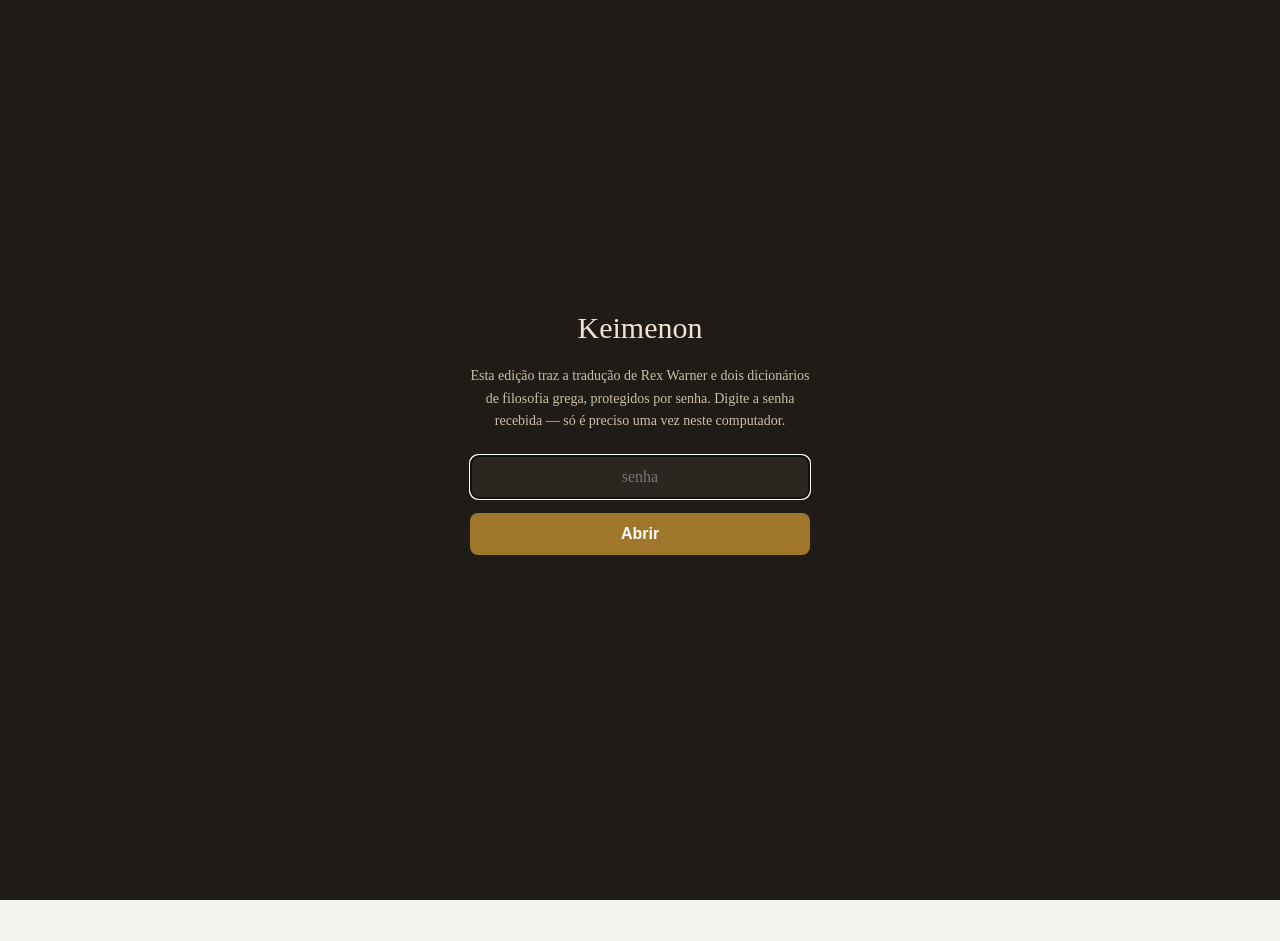
==== index.html @ 8abe3b0c "Keimenon beta - edicao selada para apresentacao Co-Authored-By: Claude Fable 5 <noreply@anthropic.co" ====
<!DOCTYPE html>
<html lang="pt-BR">
<head>
<meta charset="UTF-8">
<meta name="viewport" content="width=device-width, initial-scale=1.0">
<title>Keimenon</title>
<style>
  :root{
    --bg:#f6f4ef;--panel:#fff;--ink:#23201b;--muted:#6f685d;--line:#e3ddd1;
    --accent:#8a5a2b;--accent-soft:#f0e4d4;--hl:#ffe9c2;--ok:#2e7d4f;--err:#b3261e;
  }
  *{box-sizing:border-box}
  body{margin:0;background:var(--bg);color:var(--ink);
    font-family:-apple-system,BlinkMacSystemFont,"Segoe UI",Roboto,sans-serif;line-height:1.55}
  header{padding:18px 28px;border-bottom:1px solid var(--line);background:var(--panel);
    display:flex;align-items:center;gap:14px;flex-wrap:wrap}
  header h1{margin:0;font-size:17px;font-weight:600;flex:1}
  .wrap{max-width:1180px;margin:0 auto;padding:22px 28px 70px}
  .card{background:var(--panel);border:1px solid var(--line);border-radius:12px;padding:18px 20px;margin-bottom:18px}
  .card h2{margin:0 0 4px;font-size:13px;letter-spacing:.05em;text-transform:uppercase;color:var(--muted)}
  .card .sub{font-size:12.5px;color:var(--muted);margin:0 0 14px}
  label{display:block;font-size:12px;color:var(--muted);margin:0 0 4px}
  input[type=text],input[type=password],textarea,select{
    width:100%;padding:9px 11px;border:1px solid var(--line);border-radius:8px;
    font-size:14px;font-family:inherit;background:#fffdfa;color:var(--ink)}
  textarea{resize:vertical;line-height:1.7}
  .grk-input{font-family:"GFS Didot",Georgia,serif;font-size:16px}
  .row{display:flex;gap:12px;flex-wrap:wrap}
  .row>div{flex:1;min-width:140px}
  button{cursor:pointer;border:0;border-radius:8px;padding:9px 16px;font-size:13.5px;
    font-weight:600;background:var(--accent);color:#fff;transition:filter .15s}
  button:hover{filter:brightness(1.07)}
  button.ghost{background:var(--accent-soft);color:#5e4423}
  button:disabled{opacity:.5;cursor:not-allowed;filter:none}
  .tabs{display:flex;gap:6px;margin-bottom:12px}
  .tabs button{background:transparent;color:var(--muted);border:1px solid var(--line);font-weight:500}
  .tabs button.on{background:var(--ink);color:#fff;border-color:var(--ink)}
  .status{font-size:12.5px;margin-top:8px;min-height:16px}
  .status.ok{color:var(--ok)} .status.err{color:var(--err)} .status.go{color:var(--accent)}
  .cols{display:grid;grid-template-columns:1fr 1fr;gap:18px}
  .cols.three{grid-template-columns:1.15fr 1fr 1fr}
  .cols.three .grk{font-size:16.5px;line-height:1.85}
  .cols.three .eng{font-size:14.5px;line-height:1.8}
  @media(max-width:1020px){.cols.three{grid-template-columns:1fr 1fr}.cols.three .textcol:first-child{grid-column:1/-1}}
  @media(max-width:820px){.cols,.cols.three{grid-template-columns:1fr}}
  .textcol h3{font-size:11px;letter-spacing:.08em;text-transform:uppercase;color:var(--muted);margin:0 0 8px}
  .grk{font-family:"GFS Didot",Georgia,serif;font-size:18px;line-height:1.95}
  .eng{font-family:Georgia,serif;font-size:15.5px;line-height:1.85}
  .w{cursor:pointer;border-radius:3px;padding:0 1px;transition:background .15s}
  .w:hover{background:var(--hl)}
  .w.key{border-bottom:2px dotted var(--accent)}
  .w.sel{background:var(--hl);box-shadow:0 0 0 2px var(--hl);border-bottom-color:transparent}
  .w.corr{background:var(--hl);border-bottom:2px solid var(--accent)}
  .barbtn{display:flex;align-items:center;gap:10px;margin-top:14px;flex-wrap:wrap}
  .pill{font-size:12.5px;color:var(--muted)}
  .pill b{color:var(--accent);font-family:Georgia,serif}
  #preview{max-width:100%;max-height:260px;border-radius:8px;border:1px solid var(--line);margin-top:10px;display:none}
  .result{margin-top:22px;border:1px solid var(--line);border-radius:12px;overflow:hidden;display:none;background:var(--panel)}
  .result .top{background:#1f1b16;color:#fff;padding:16px 22px;display:flex;gap:14px;align-items:baseline;flex-wrap:wrap}
  .result .top .lemma{font-family:"GFS Didot",Georgia,serif;font-size:24px}
  .result .top .gloss{color:#cdbfa8;font-size:14px}
  .result .top .ren{margin-left:auto;font-size:13px;color:#f0e4d4}
  .result .top .ren b{color:#fff}
  .result .body{padding:20px 22px;display:grid;grid-template-columns:1fr 1fr;gap:24px}
  @media(max-width:820px){.result .body{grid-template-columns:1fr}}
  .result h4{font-size:11px;letter-spacing:.06em;text-transform:uppercase;color:var(--accent);margin:16px 0 6px}
  .result h4:first-child{margin-top:0}
  .result p{margin:0 0 4px;font-size:14.5px}
  .stakes{background:#faf6ee;border-left:3px solid var(--accent);padding:12px 16px;border-radius:0 8px 8px 0;font-size:14px;margin-top:4px}
  .cmpmeta{font-size:12.5px;color:var(--muted);margin:0 0 14px}
  .cmpmeta b{color:var(--ink)}
  .cols .textcol{background:var(--panel);border:1px solid var(--line);border-radius:12px;padding:20px 22px}
  .grk{font-size:18.5px;line-height:1.9}
  .eng{font-size:16px;line-height:1.85}
  body.reading #cardStep1, body.reading #cardStep2, body.reading #setupHint{display:none!important}
  #editBar{display:none;margin:0 0 14px}
  body.reading #editBar{display:flex;gap:10px;align-items:center}
  .srcpills{display:flex;gap:6px;flex-wrap:wrap;margin-bottom:12px}
  .srcpills button{background:transparent;color:var(--muted);border:1px solid var(--line);font-weight:500}
  .srcpills button.on{background:var(--accent);color:#fff;border-color:var(--accent)}
  .alts{margin:6px 0 0;padding:0;list-style:none}
  .alts li{font-size:14px;margin-bottom:6px;padding-left:14px;position:relative}
  .alts li:before{content:"›";position:absolute;left:0;color:var(--accent)}
  .alts code{background:var(--accent-soft);padding:1px 6px;border-radius:5px;font-family:Georgia,serif}
  .noteitem{padding:9px 12px;border-bottom:1px solid var(--line);cursor:pointer}
  .noteitem:hover{background:var(--accent-soft)}
  .noteitem .nmeta{font-size:12px;color:#8a7a5f}
  .noteitem .nx{float:right;color:#8a7a5f;text-decoration:none;padding:0 6px}
  .noteitem .nx:hover{color:#a02c2c}
  .altsrc{font-size:11px;color:#8a7a5f;background:var(--accent-soft);padding:1px 7px;border-radius:9px;margin-left:6px;white-space:nowrap}
  .altsrc.hyp{background:transparent;border:1px dashed var(--line);font-style:italic}
  .lexblock{margin-top:14px;border:1px solid var(--line);border-left:3px solid var(--accent);border-radius:10px;padding:14px 18px;background:var(--panel)}
  .lexblock h4{font-size:11px;letter-spacing:.06em;text-transform:uppercase;color:var(--accent);margin:0 0 6px}
  .lexblock .lex-w{font-family:"GFS Didot",Georgia,serif;text-transform:none;font-size:15px}
  .lexblock p,.lexblock li{font-size:14px;line-height:1.6;margin:0}
  .lexblock ul{margin:4px 0 0;padding-left:18px}
  .translit{margin-top:10px;padding-top:10px;border-top:1px dashed var(--line);font-style:italic;color:#7a6b52;font-size:14.5px;line-height:1.8;display:none}
  button.ghost.on{background:var(--accent-soft)}
  .usernote textarea{width:100%;min-height:84px;margin-top:4px;padding:10px 12px;border:1px solid var(--line);border-radius:8px;font:inherit;font-size:14px;line-height:1.55;resize:vertical;background:#fffdf9;box-sizing:border-box}
  .usernote .notefoot{display:flex;align-items:center;justify-content:space-between;gap:10px;margin-top:6px;flex-wrap:wrap}
  .usernote .notefoot .small{color:var(--accent);min-height:1em}
  .small{font-size:11.5px;color:var(--muted)}
  details summary{cursor:pointer;font-size:12.5px;color:var(--muted)}
  .keynote{font-size:11.5px;color:var(--muted);margin-top:6px}
  .idx{margin-top:14px;border-top:1px dashed var(--line);padding-top:14px}
  .idx-head{display:flex;align-items:center;gap:10px;cursor:pointer;user-select:none}
  .idx-head .chev{transition:transform .15s;color:var(--muted)}
  .idx.open .idx-head .chev{transform:rotate(90deg)}
  .idx-body{display:none;margin-top:12px}
  .idx.open .idx-body{display:block}
  .idx-filters{display:flex;gap:8px;flex-wrap:wrap;margin-bottom:10px;align-items:center}
  .idx-search{flex:1;min-width:160px}
  .chip{font-size:11.5px;padding:3px 9px;border:1px solid var(--line);border-radius:999px;
    background:#fffdfa;color:var(--muted);cursor:pointer;user-select:none}
  .chip.on{background:var(--ink);color:#fff;border-color:var(--ink)}
  .idx-list{max-height:340px;overflow-y:auto;border:1px solid var(--line);border-radius:8px}
  .idx-item{padding:10px 12px;border-bottom:1px solid var(--line);cursor:pointer}
  .idx-item:last-child{border-bottom:0}
  .idx-item:hover{background:var(--accent-soft)}
  .idx-item .t{font-weight:600;font-size:14px;color:var(--ink)}
  .idx-item .r{font-size:11.5px;color:var(--accent);font-family:Georgia,serif;margin-left:6px}
  .idx-item .d{font-size:12.5px;color:var(--muted);margin-top:2px}
  .idx-item .meta{font-size:11px;color:var(--muted);margin-top:4px;display:flex;gap:8px;flex-wrap:wrap}
  .idx-item .meta span{background:var(--accent-soft);color:#5e4423;padding:1px 6px;border-radius:4px}
  .idx-item.verified .t:after{content:"✓";color:var(--ok);font-size:11px;margin-left:6px;vertical-align:1px}
  .idx-empty{padding:14px;text-align:center;color:var(--muted);font-size:12.5px}
  .spin{display:inline-block;width:13px;height:13px;border:2px solid var(--accent-soft);
    border-top-color:var(--accent);border-radius:50%;animation:sp .7s linear infinite;vertical-align:-2px;margin-right:6px}
  @keyframes sp{to{transform:rotate(360deg)}}
</style>
</head>
<body>
<header>
  <h1>Keimenon</h1>
  <button class="ghost" id="notesBtn">🗒 Comentários</button>
  <button class="ghost" id="cfgToggle">⚙ Configurar API</button>
</header>

<div class="wrap">

  <!-- COMENTÁRIOS -->
  <div class="card" id="notesPanel" style="display:none">
    <h2>Comentários salvos</h2>
    <p class="sub">Cada palavra anotada, com a análise da IA guardada junto. Clique para reabrir no texto; ✕ exclui.</p>
    <input type="text" id="noteSearch" placeholder="buscar por palavra, referência ou texto do comentário...">
    <div style="margin:8px 0">
      <button class="ghost" id="notesExportJson">⬇ backup JSON</button>
      <input type="file" id="notesImportFile" accept=".json" style="display:none">
      <button class="ghost" id="notesImportBtn">⬆ importar JSON</button>
    </div>
    <div id="notesList"></div>
  </div>

  <!-- CONFIG -->
  <div class="card" id="cfg" style="display:none">
    <h2>Configuração da API</h2>
    <p class="sub">A chave fica só na memória desta aba e some quando você fecha. Nada é enviado a lugar nenhum além do provedor que você escolher.</p>
    <div class="row">
      <div style="flex:0 0 180px">
        <label>Provedor</label>
        <select id="provider">
          <option value="openrouter">OpenRouter (modelos :free)</option>
          <option value="anthropic">Anthropic (Claude)</option>
          <option value="openai">OpenAI</option>
        </select>
      </div>
      <div>
        <label>Modelo <span class="small" id="freeStatus"></span></label>
        <input type="text" id="model" value="nvidia/nemotron-3-ultra-550b-a55b:free" list="freeModels">
        <datalist id="freeModels"></datalist>
      </div>
    </div>
    <div style="margin-top:10px">
      <label>Chave de API</label>
      <input type="password" id="apikey" placeholder="sk-...">
    </div>
    <div style="margin-top:14px">
      <label>Dicionários (cada fonte vira um bloco abaixo da análise)</label>
      <div class="small" id="dictList" style="margin:6px 0"></div>
      <input type="file" id="dictFile" accept=".json,.txt,.tsv,.csv" style="display:none">
      <button class="ghost" id="dictAddBtn">＋ carregar dicionário</button>
      <span class="small"> formatos: JSON {"palavra":"definição"} ou linhas "palavra — definição" / "palavra[TAB]definição"</span>
      <div class="small" style="margin-top:6px"><label><input type="checkbox" id="wikOn" checked> consultar também o Wiktionary (grego antigo, ao vivo)</label></div>
    </div>
    <div style="margin-top:14px">
      <label>Livros (fonte interpretativa — trechos literais localizados pelo lema)</label>
      <div class="small" id="bookList" style="margin:6px 0"></div>
      <input type="file" id="bookFile" accept="application/pdf" style="display:none">
      <button class="ghost" id="bookAddBtn">＋ carregar livro (PDF)</button>
      <span class="small" id="bookStatus"></span>
    </div>
    <div style="margin-top:14px">
      <label>Custo de API (estimativa local, calculada dos tokens de cada resposta)</label>
      <div class="small" id="costLine" style="margin-top:4px"></div>
    </div>
    <p class="keynote">Chave gratuita do OpenRouter: crie em <a href="https://openrouter.ai/keys" target="_blank">openrouter.ai/keys</a>. Modelos gratuitos terminam em <code>:free</code> — veja a lista em <a href="https://openrouter.ai/models" target="_blank">openrouter.ai/models</a> (a oferta rotaciona; se o modelo der erro, escolha outro <code>:free</code> da lista). Para a <b>foto da página</b>, use um modelo de visão (ex.: um <code>qwen-vl :free</code>) ou Anthropic/OpenAI: <code>claude-opus-5</code> · <code>gpt-4o</code>.</p>
  </div>

  <!-- STEP 1: ORIGINAL -->
  <div class="card" id="cardStep1">
    <h2>1 · Original (por referência)</h2>
    <p class="sub">Use a citação canônica do texto. Prosa: Autor Livro.Capítulo — ex.: <b>Tucídides 2.37</b>. Poesia/Platão/Aristóteles usam linha, Stephanus, Bekker.</p>
    <div class="row">
      <div style="flex:1">
        <input type="text" id="ref" placeholder="ex.: Tucídides 2.37" value="Tucídides 2.37">
      </div>
      <div style="flex:0 0 auto">
        <button id="findBtn">Buscar original</button>
      </div>
    </div>
    <div class="status" id="refStatus"></div>
    <label style="margin-top:10px">Texto original (editável — cole aqui se a busca não tiver o trecho)</label>
    <textarea id="origText" class="grk-input" rows="5" placeholder="O texto grego/latino aparece aqui..."></textarea>

    <div class="idx" id="idx">
      <div class="idx-head" id="idxHead">
        <span class="chev">▶</span>
        <strong style="font-size:13px">Índice de passagens — Tucídides</strong>
        <span class="small" style="margin-left:auto">navegar por tema, locutor ou episódio</span>
      </div>
      <div class="idx-body">
        <div class="idx-filters">
          <input type="text" id="idxSearch" class="idx-search" placeholder="buscar por título, descrição, locutor...">
          <div id="idxChips" style="display:flex;gap:6px;flex-wrap:wrap"></div>
        </div>
        <div class="idx-list" id="idxList"></div>
        <p class="small" style="margin-top:8px">✓ = original grego verificado (Henry Stuart Jones · Perseus). A tradução você traz: cola texto ou fotografa a página.</p>
      </div>
    </div>
  </div>

  <!-- STEP 2: TRANSLATION -->
  <div class="card" id="cardStep2">
    <h2>2 · Tradução a analisar</h2>
    <div class="srcpills">
      <button id="src-crawley" class="on">Crawley (1910, embutido)</button>
      <button id="src-warner">Warner — minha edição (PDF)</button>
      <button id="src-manual">Outra (colar / foto)</button>
    </div>
    <div id="warnerSetup" style="display:none;margin-bottom:12px">
      <label>Primeira vez: carregue o PDF da sua edição Penguin/Warner. Ele é lido e guardado <b>só neste navegador</b> — depois disso, "Warner" fica disponível como opção permanente.</label>
      <input type="file" id="warnerFile" accept="application/pdf">
      <div class="status" id="warnerStatus"></div>
    </div>
    <div class="tabs">
      <button class="on" data-tab="paste">✎ Colar texto</button>
      <button data-tab="photo">📷 Foto da página</button>
      <button data-tab="pdf">📖 PDF da edição</button>
    </div>
    <div id="tab-paste">
      <textarea id="transText" rows="5" placeholder="Cole o trecho da tradução (qualquer edição, inclusive com direitos autorais — só um excerto)..."></textarea>
      <p class="small">Tradução de domínio público para comparar: <a href="https://www.gutenberg.org/ebooks/7142" target="_blank">Crawley no Project Gutenberg</a> (abra e copie o trecho).</p>
    </div>
    <div id="tab-pdf" style="display:none">
      <label>Carregue o PDF da sua edição (ex.: Penguin/Warner) — o arquivo é lido só neste navegador, nada é enviado</label>
      <input type="file" id="pdfFile" accept="application/pdf">
      <div class="barbtn">
        <button id="pdfExtractBtn" disabled>Extrair trecho da referência atual</button>
        <span class="status" id="pdfStatus"></span>
      </div>
      <p class="small">Usa a referência do passo 1 (ex.: Tucídides 2.37) para localizar o trecho correspondente na sua edição. Testado com a Penguin Classics (Rex Warner). O texto extraído vai para "Colar texto" — revise antes de comparar.</p>
    </div>
    <div id="tab-photo" style="display:none">
      <input type="file" id="photo" accept="image/*">
      <img id="preview">
      <div class="barbtn">
        <button id="ocrBtn" disabled>Extrair texto da foto</button>
        <span class="status" id="ocrStatus"></span>
      </div>
      <p class="small">A foto é enviada ao modelo de visão só para transcrever o trecho. Fotografe um excerto curto de um livro que você possui.</p>
    </div>
    <div class="barbtn" style="border-top:1px solid var(--line);margin-top:14px;padding-top:14px">
      <button id="idBtn" class="ghost">↗ Identificar o original a partir desta tradução</button>
      <span class="status" id="idStatus"></span>
    </div>
    <p class="small">Em vez de digitar a referência, deixe o modelo reconhecer a obra e o trecho — o original verificado é então carregado no passo 1.</p>
  </div>

  <!-- STEP 3: COMPARE -->
  <div class="card" id="setupHint" style="padding:14px 20px">
    <div class="barbtn" style="margin:0">
      <button id="buildBtn">Montar comparação</button>
      <span class="small">clique numa palavra (no grego ou na tradução) e peça a interpretação</span>
    </div>
  </div>

  <div id="editBar">
    <button class="ghost" id="editBtn">✎ Editar entradas</button>
    <button class="ghost" id="prevChap" title="capítulo anterior">‹</button>
    <button class="ghost" id="nextChap" title="próximo capítulo">›</button>
    <span class="srcpills" style="margin:0">
      <button id="readSrc-crawley">Crawley</button>
      <button id="readSrc-warner">Warner</button>
    </span>
    <button class="ghost" id="addTransBtn">+ 2ª tradução</button>
    <button class="ghost" id="translitBtn" title="grego em caracteres latinos">ābc transliteração</button>
    <span class="pill" id="selPill"></span>
    <input type="file" id="warnerQuickFile" accept="application/pdf" style="display:none">
  </div>

  <div class="cmpmeta" id="cmpMeta" style="display:none"></div>

  <div class="cols" id="compare" style="display:none">
    <div class="textcol"><h3>Original — grego</h3><div class="grk" id="origRender"></div></div>
    <div class="textcol"><h3 id="transHead">Tradução</h3><div class="eng" id="transRender"></div></div>
    <div class="textcol" id="trans2Col" style="display:none"><h3 id="trans2Head">Tradução 2</h3><div class="eng" id="trans2Render"></div></div>
  </div>
  <div class="barbtn" id="interpBar" style="display:none">
    <button id="interpBtn" disabled>Interpretar palavra selecionada</button>
    <span class="status" id="interpStatus"></span>
  </div>
  <div class="result" id="result">
    <div class="top">
      <span class="lemma" id="r-lemma"></span>
      <span class="gloss" id="r-gloss"></span>
      <span class="ren">tradução: <b id="r-ren"></b></span>
    </div>
    <div class="body">
      <div>
        <h4>Sentido no original</h4><p id="r-sentido"></p>
        <h4>A escolha do tradutor</h4><p id="r-escolha"></p>
        <h4>O que está em jogo</h4><div class="stakes" id="r-jogo"></div>
      </div>
      <div>
        <h4>Como outros traduziram / alternativas</h4><ul class="alts" id="r-alts"></ul>
        <p class="small" style="margin-top:14px">Gerado por LLM — confira contra uma edição crítica antes de citar.</p>
        <div class="usernote">
          <h4>Sua interpretação</h4>
          <textarea id="userNote" placeholder="Escreva aqui a sua leitura desta palavra. Fica salva neste navegador e reaparece sempre que você clicar nela."></textarea>
          <div class="notefoot">
            <span class="small" id="noteStatus"></span>
            <span>
              <button class="ghost" id="noteSaveBtn">💾 Salvar comentário</button>
              <button class="ghost" id="exportNotesBtn">⬇ Exportar anotações</button>
            </span>
          </div>
        </div>
      </div>
    </div>
  </div>

  <div id="lexPanel"></div>

  <details>
    <summary>Sobre fontes, direitos autorais e limites desta versão</summary>
    <p class="small" style="line-height:1.7">
      Acervo de originais (MVP): Tucídides completo — os 917 capítulos da obra, edição
      Henry Stuart Jones via Perseus Digital Library (PerseusDL/canonical-greekLit, domínio público),
      com a tradução Crawley (rev. 1910, domínio público) embutida na íntegra da mesma fonte.
      Outras obras virão pelo backend desktop (fase 2). A tradução é trazida pelo usuário: cola texto,
      foto da página, ou <b>PDF da própria edição</b> (processado 100% no navegador; o app localiza o
      trecho pela referência Livro.Capítulo — testado com a Penguin/Warner). Uso pontual de citação,
      distinto de copiar a obra inteira. Crawley (domínio público) pode ser copiado do Project Gutenberg.
    </p>
  </details>
</div>

<script>
// ---------- estado ----------
let selWord = "", selSide = "";
const $ = id => document.getElementById(id);

// ---------- mini-corpus de originais (verificados) ----------
const CORPUS = {
  // Obra completa (917 capítulos) — Henry Stuart Jones via Perseus Digital Library
  // (PerseusDL/canonical-greekLit, tlg0003.tlg001.perseus-grc2.xml). Domínio público.
  "tucidides 1.1": "Θουκυδίδης Ἀθηναῖος ξυνέγραψε τὸν πόλεμον τῶν Πελοποννησίων καὶ Ἀθηναίων, ὡς ἐπολέμησαν πρὸς ἀλλήλους, ἀρξάμενος εὐθὺς καθισταμένου καὶ ἐλπίσας μέγαν τε ἔσεσθαι καὶ ἀξιολογώτατον τῶν προγεγενημένων, τεκμαιρόμενος ὅτι ἀκμάζοντές τε ᾖσαν ἐς αὐτὸν ἀμφότεροι παρασκευῇ τῇ πάσῃ καὶ τὸ ἄλλο Ἑλληνικὸν ὁρῶν ξυνιστάμενον πρὸς ἑκατέρους, τὸ μὲν εὐθύς, τὸ δὲ καὶ διανοούμενον. κίνησις γὰρ αὕτη μεγίστη δὴ τοῖς Ἕλλησιν ἐγένετο καὶ μέρει τινὶ τῶν βαρβάρων, ὡς δὲ εἰπεῖν καὶ ἐπὶ πλεῖστον ἀνθρώπων. τὰ γὰρ πρὸ αὐτῶν καὶ τὰ ἔτι παλαίτερα σαφῶς μὲν εὑρεῖν διὰ χρόνου πλῆθος ἀδύνατα ἦν, ἐκ δὲ τεκμηρίων ὧν ἐπὶ μακρότατον σκοποῦντί μοι πιστεῦσαι ξυμβαίνει οὐ μεγάλα νομίζω γενέσθαι οὔτε κατὰ τοὺς πολέμους οὔτε ἐς τὰ ἄλλα.",
  "tucidides 1.2": "φαίνεται γὰρ ἡ νῦν Ἑλλὰς καλουμένη οὐ πάλαι βεβαίως οἰκουμένη, ἀλλὰ μεταναστάσεις τε οὖσαι τὰ πρότερα καὶ ῥᾳδίως ἕκαστοι τὴν ἑαυτῶν ἀπολείποντες βιαζόμενοι ὑπό τινων αἰεὶ πλειόνων. τῆς γὰρ ἐμπορίας οὐκ οὔσης, οὐδ’ ἐπιμειγνύντες ἀδεῶς ἀλλήλοις οὔτε κατὰ γῆν οὔτε διὰ θαλάσσης, νεμόμενοί τε τὰ αὑτῶν ἕκαστοι ὅσον ἀποζῆν καὶ περιουσίαν χρημάτων οὐκ ἔχοντες οὐδὲ γῆν φυτεύοντες, ἄδηλον ὂν ὁπότε τις ἐπελθὼν καὶ ἀτειχίστων ἅμα ὄντων ἄλλος ἀφαιρήσεται, τῆς τε καθ’ ἡμέραν ἀναγκαίου τροφῆς πανταχοῦ ἂν ἡγούμενοι ἐπικρατεῖν, οὐ χαλεπῶς ἀπανίσταντο, καὶ δι’ αὐτὸ οὔτε μεγέθει πόλεων ἴσχυον οὔτε τῇ ἄλλῃ παρασκευῇ. μάλιστα δὲ τῆς γῆς ἡ ἀρίστη αἰεὶ τὰς μεταβολὰς τῶν οἰκητόρων εἶχεν, ἥ τε νῦν Θεσσαλία καλουμένη καὶ Βοιωτία Πελοποννήσου τε τὰ πολλὰ πλὴν Ἀρκαδίας, τῆς τε ἄλλης ὅσα ἦν κράτιστα. διὰ γὰρ ἀρετὴν γῆς αἵ τε δυνάμεις τισὶ μείζους ἐγγιγνόμεναι στάσεις ἐνεποίουν ἐξ ὧν ἐφθείροντο, καὶ ἅμα ὑπὸ ἀλλοφύλων μᾶλλον ἐπεβουλεύοντο. τὴν γοῦν Ἀττικὴν ἐκ τοῦ ἐπὶ πλεῖστον διὰ τὸ λεπτόγεων ἀστασίαστον οὖσαν ἄνθρωποι ᾤκουν οἱ αὐτοὶ αἰεί. καὶ παράδειγμα τόδε τοῦ λόγου οὐκ ἐλάχιστόν ἐστι διὰ τὰς μετοικίας ἐς τὰ ἄλλα μὴ ὁμοίως αὐξηθῆναι· ἐκ γὰρ τῆς ἄλλης Ἑλλάδος οἱ πολέμῳ ἢ στάσει ἐκπίπτοντες παρ᾽ Ἀθηναίους οἱ δυνατώτατοι ὡς βέβαιον ὂν ἀνεχώρουν, καὶ πολῖται γιγνόμενοι εὐθὺς ἀπὸ παλαιοῦ μείζω ἔτι ἐποίησαν πλήθει ἀνθρώπων τὴν πόλιν, ὥστε καὶ ἐς Ἰωνίαν ὕστερον ὡς οὐχ ἱκανῆς οὔσης τῆς Ἀττικῆς ἀποικίας ἐξέπεμψαν.",
  "tucidides 1.3": "δηλοῖ δέ μοι καὶ τόδε τῶν παλαιῶν ἀσθένειαν οὐχ ἥκιστα· πρὸ γὰρ τῶν Τρωικῶν οὐδὲν φαίνεται πρότερον κοινῇ ἐργασαμένη ἡ Ἑλλάς· δοκεῖ δέ μοι, οὐδὲ τοὔνομα τοῦτο ξύμπασά πω εἶχεν, ἀλλὰ τὰ μὲν πρὸ Ἕλληνος τοῦ Δευκαλίωνος καὶ πάνυ οὐδὲ εἶναι ἡ ἐπίκλησις αὕτη, κατὰ ἔθνη δὲ ἄλλα τε καὶ τὸ Πελασγικὸν ἐπὶ πλεῖστον ἀφ’ ἑαυτῶν τὴν ἐπωνυμίαν παρέχεσθαι, Ἕλληνος δὲ καὶ τῶν παίδων αὐτοῦ ἐν τῇ Φθιώτιδι ἰσχυσάντων, καὶ ἐπαγομένων αὐτοὺς ἐπ’ ὠφελίᾳ ἐς τὰς ἄλλας πόλεις, καθ’ ἑκάστους μὲν ἤδη τῇ ὁμιλίᾳ μᾶλλον καλεῖσθαι Ἕλληνας, οὐ μέντοι πολλοῦ γε χρόνου [ἐδύνατο] καὶ ἅπασιν ἐκνικῆσαι. τεκμηριοῖ δὲ μάλιστα Ὅμηρος· πολλῷ γὰρ ὕστερον ἔτι καὶ τῶν Τρωικῶν γενόμενος οὐδαμοῦ τοὺς ξύμπαντας ὠνόμασεν, οὐδ’ ἄλλους ἢ τοὺς μετ’ Ἀχιλλέως ἐκ τῆς Φθιώτιδος, οἵπερ καὶ πρῶτοι Ἕλληνες ἦσαν, Δαναοὺς δὲ ἐν τοῖς ἔπεσι καὶ Ἀργείους καὶ Ἀχαιοὺς ἀνακαλεῖ. οὐ μὴν οὐδὲ βαρβάρους εἴρηκε διὰ τὸ μηδὲ Ἕλληνάς πω, ὡς ἐμοὶ δοκεῖ, ἀντίπαλον ἐς ἓν ὄνομα ἀποκεκρίσθαι. οἱ δ’ οὖν ὡς ἕκαστοι Ἕλληνες κατὰ πόλεις τε ὅσοι ἀλλήλων ξυνίεσαν καὶ ξύμπαντες ὕστερον κληθέντες οὐδὲν πρὸ τῶν Τρωικῶν δι’ ἀσθένειαν καὶ ἀμειξίαν ἀλλήλων ἁθρόοι ἔπραξαν. ἀλλὰ καὶ ταύτην τὴν στρατείαν θαλάσσῃ ἤδη πλείω χρώμενοι ξυνεξῆλθον.",
  "tucidides 1.4": "Μίνως γὰρ παλαίτατος ὧν ἀκοῇ ἴσμεν ναυτικὸν ἐκτήσατο καὶ τῆς νῦν Ἑλληνικῆς θαλάσσης ἐπὶ πλεῖστον ἐκράτησε καὶ τῶν Κυκλάδων νήσων ἦρξέ τε καὶ οἰκιστὴς πρῶτος τῶν πλείστων ἐγένετο, Κᾶρας ἐξελάσας καὶ τοὺς ἑαυτοῦ παῖδας ἡγεμόνας ἐγκαταστήσας· τό τε λῃστικόν, ὡς εἰκός, καθῄρει ἐκ τῆς θαλάσσης ἐφ’ ὅσον ἐδύνατο, τοῦ τὰς προσόδους μᾶλλον ἰέναι αὐτῷ.",
  "tucidides 1.5": "οἱ γὰρ Ἕλληνες τὸ πάλαι καὶ τῶν βαρβάρων οἵ τε ἐν τῇ ἠπείρῳ παραθαλάσσιοι καὶ ὅσοι νήσους εἶχον, ἐπειδὴ ἤρξαντο μᾶλλον περαιοῦσθαι ναυσὶν ἐπ’ ἀλλήλους, ἐτράποντο πρὸς λῃστείαν, ἡγουμένων ἀνδρῶν οὐ τῶν ἀδυνατωτάτων κέρδους τοῦ σφετέρου αὐτῶν ἕνεκα καὶ τοῖς ἀσθενέσι τροφῆς, καὶ προσπίπτοντες πόλεσιν ἀτειχίστοις καὶ κατὰ κώμας οἰκουμέναις ἥρπαζον καὶ τὸν πλεῖστον τοῦ βίου ἐντεῦθεν ἐποιοῦντο, οὐκ ἔχοντός πω αἰσχύνην τούτου τοῦ ἔργου, φέροντος δέ τι καὶ δόξης μᾶλλον· δηλοῦσι δὲ τῶν τε ἠπειρωτῶν τινὲς ἔτι καὶ νῦν, οἷς κόσμος καλῶς τοῦτο δρᾶν, καὶ οἱ παλαιοὶ τῶν ποιητῶν τὰς πύστεις τῶν καταπλεόντων πανταχοῦ ὁμοίως ἐρωτῶντες εἰ λῃσταί εἰσιν, ὡς οὔτε ὧν πυνθάνονται ἀπαξιούντων τὸ ἔργον, οἷς τε ἐπιμελὲς εἴη εἰδέναι οὐκ ὀνειδιζόντων. ἐλῄζοντο δὲ καὶ κατ’ ἤπειρον ἀλλήλους.καὶ μέχρι τοῦδε πολλὰ τῆς Ἑλλάδος τῷ παλαιῷ τρόπῳ νέμεται περί τε Λοκροὺς τοὺς Ὀζόλας καὶ Αἰτωλοὺς καὶ Ἀκαρνᾶνας καὶ τὴν ταύτῃ ἤπειρον. τό τε σιδηροφορεῖσθαι τούτοις τοῖς ἠπειρώταις ἀπὸ τῆς παλαιᾶς λῃστείας ἐμμεμένηκεν·",
  "tucidides 1.6": "πᾶσα γὰρ ἡ Ἑλλὰς ἐσιδηροφόρει διὰ τὰς ἀφάρκτους τε οἰκήσεις καὶ οὐκ ἀσφαλεῖς παρ᾽ ἀλλήλους ἐφόδους, καὶ ξυνήθη τὴν δίαιταν μεθ’ ὅπλων ἐποιήσαντο ὥσπερ οἱ βάρβαροι. σημεῖον δ’ ἐστὶ ταῦτα τῆς Ἑλλάδος ἔτι οὕτω νεμόμενα τῶν ποτὲ καὶ ἐς πάντας ὁμοίων διαιτημάτων. ἐν τοῖς πρῶτοι δὲ Ἀθηναῖοι τόν τε σίδηρον κατέθεντο καὶ ἀνειμένῃ τῇ διαίτῃ ἐς τὸ τρυφερώτερον μετέστησαν. καὶ οἱ πρεσβύτεροι αὐτοῖς τῶν εὐδαιμόνων διὰ τὸ ἁβροδίαιτον οὐ πολὺς χρόνος ἐπειδὴ χιτῶνάς τε λινοῦς ἐπαύσαντο φοροῦντες καὶ χρυσῶν τεττίγων ἐνέρσει κρωβύλον ἀναδούμενοι τῶν ἐν τῇ κεφαλῇ τριχῶν· ἀφ’ οὗ καὶ Ἰώνων τοὺς πρεσβυτέρους κατὰ τὸ ξυγγενὲς ἐπὶ πολὺ αὕτη ἡ σκευὴ κατέσχεν. μετρίᾳ δ’ αὖ ἐσθῆτι καὶ ἐς τὸν νῦν τρόπον πρῶτοι Λακεδαιμόνιοι ἐχρήσαντο καὶ ἐς τὰ ἄλλα πρὸς τοὺς πολλοὺς οἱ τὰ μείζω κεκτημένοι ἰσοδίαιτοι μάλιστα κατέστησαν. ἐγυμνώθησάν τε πρῶτοι καὶ ἐς τὸ φανερὸν ἀποδύντες λίπα μετὰ τοῦ γυμνάζεσθαι ἠλείψαντο· τὸ δὲ πάλαι καὶ ἐν τῷ Ὀλυμπικῷ ἀγῶνι διαζώματα ἔχοντες περὶ τὰ αἰδοῖα οἱ ἀθληταὶ ἠγωνίζοντο, καὶ οὐ πολλὰ ἔτη ἐπειδὴ πέπαυται. ἔτι δὲ καὶ ἐν τοῖς βαρβάροις ἔστιν οἷς νῦν, καὶ μάλιστα τοῖς Ἀσιανοῖς, πυγμῆς καὶ πάλης ἆθλα τίθεται, καὶ διεζωμένοι τοῦτο δρῶσιν. πολλὰ δ’ ἂν καὶ ἄλλα τις ἀποδείξειε τὸ παλαιὸν Ἑλληνικὸν ὁμοιότροπα τῷ νῦν βαρβαρικῷ διαιτώμενον.",
  "tucidides 1.7": "τῶν δὲ πόλεων ὅσαι μὲν νεώτατα ᾠκίσθησαν καὶ ἤδη πλωιμωτέρων ὄντων, περιουσίας μᾶλλον ἔχουσαι χρημάτων ἐπ’ αὐτοῖς τοῖς αἰγιαλοῖς τείχεσιν ἐκτίζοντο καὶ τοὺς ἰσθμοὺς ἀπελάμβανον ἐμπορίας τε ἕνεκα καὶ τῆς πρὸς τοὺς προσοίκους ἕκαστοι ἰσχύος· αἱ δὲ παλαιαὶ διὰ τὴν λῃστείαν ἐπὶ πολὺ ἀντίσχουσαν ἀπὸ θαλάσσης μᾶλλον ᾠκίσθησαν, αἵ τε ἐν ταῖς νήσοις καὶ ἐν ταῖς ἠπείροις (ἔφερον γὰρ ἀλλήλους τε καὶ τῶν ἄλλων ὅσοι ὄντες οὐ θαλάσσιοι κάτω ᾤκουν), καὶ μέχρι τοῦδε ἔτι ἀνῳκισμένοι εἰσίν.",
  "tucidides 1.8": "καὶ οὐχ ἧσσον λῃσταὶ ἦσαν οἱ νησιῶται, Κᾶρές τε ὄντες καὶ Φοίνικες· οὗτοι γὰρ δὴ τὰς πλείστας τῶν νήσων ᾤκησαν. μαρτύριον δέ· Δήλου γὰρ καθαιρομένης ὑπὸ Ἀθηναίων ἐν τῷδε τῷ πολέμῳ καὶ τῶν θηκῶν ἀναιρεθεισῶν ὅσαι ἦσαν τῶν τεθνεώτων ἐν τῇ νήσῳ, ὑπὲρ ἥμισυ Κᾶρες ἐφάνησαν, γνωσθέντες τῇ τε σκευῇ τῶν ὅπλων ξυντεθαμμένῃ καὶ τῷ τρόπῳ ᾧ νῦν ἔτι θάπτουσιν. καταστάντος δὲ τοῦ Μίνω ναυτικοῦ πλωιμώτερα ἐγένετο παρ’ ἀλλήλους (οἱ γὰρ ἐκ τῶν νήσων κακοῦργοι ἀνέστησαν ὑπ’ αὐτοῦ, ὅτεπερ καὶ τὰς πολλὰς αὐτῶν κατῴκιζε), καὶ οἱ παρὰ θάλασσαν ἄνθρωποι μᾶλλον ἤδη τὴν κτῆσιν τῶν χρημάτων ποιούμενοι βεβαιότερον ᾤκουν, καί τινες καὶ τείχη περιεβάλλοντο ὡς πλουσιώτεροι ἑαυτῶν γιγνόμενοι· ἐφιέμενοι γὰρ τῶν κερδῶν οἵ τε ἥσσους ὑπέμενον τὴν τῶν κρεισσόνων δουλείαν, οἵ τε δυνατώτεροι περιουσίας ἔχοντες προσεποιοῦντο ὑπηκόους τὰς ἐλάσσους πόλεις. καὶ ἐν τούτῳ τῷ τρόπῳ μᾶλλον ἤδη ὄντες ὕστερον χρόνῳ ἐπὶ Τροίαν ἐστράτευσαν.",
  "tucidides 1.9": "Ἀγαμέμνων τέ μοι δοκεῖ τῶν τότε δυνάμει προύχων καὶ οὐ τοσοῦτον τοῖς Τυνδάρεω ὅρκοις κατειλημμένους τοὺς Ἑλένης μνηστῆρας ἄγων τὸν στόλον ἀγεῖραι. λέγουσι δὲ καὶ οἱ τὰ σαφέστατα Πελοποννησίων μνήμῃ παρὰ τῶν πρότερον δεδεγμένοι Πέλοπά τε πρῶτον πλήθει χρημάτων, ἃ ἦλθεν ἐκ τῆς Ἀσίας ἔχων ἐς ἀνθρώπους ἀπόρους, δύναμιν περιποιησάμενον τὴν ἐπωνυμίαν τῆς χώρας ἔπηλυν ὄντα ὅμως σχεῖν, καὶ ὕστερον τοῖς ἐκγόνοις ἔτι μείζω ξυνενεχθῆναι, Εὐρυσθέως μὲν ἐν τῇ Ἀττικῇ ὑπὸ Ἡρακλειδῶν ἀποθανόντος, Ἀτρέως δὲ μητρὸς ἀδελφοῦ ὄντος αὐτῷ, καὶ ἐπιτρέψαντος Εὐρυσθέως, ὅτ᾽ ἐστράτευε, Μυκήνας τε καὶ τὴν ἀρχὴν κατὰ τὸ οἰκεῖον Ἀτρεῖ (τυγχάνειν δὲ αὐτὸν φεύγοντα τὸν πατέρα διὰ τὸν Χρυσίππου θάνατον), καὶ ὡς οὐκέτι ἀνεχώρησεν Εὐρυσθεύς, βουλομένων καὶ τῶν Μυκηναίων φόβῳ τῶν Ἡρακλειδῶν καὶ ἅμα δυνατὸν δοκοῦντα εἶναι καὶ τὸ πλῆθος τεθεραπευκότα τῶν Μυκηναίων τε καὶ ὅσων Εὐρυσθεὺς ἦρχε τὴν βασιλείαν Ἀτρέα παραλαβεῖν, καὶ τῶν Περσειδῶν τοὺς Πελοπίδας μείζους καταστῆναι. ἅ μοι δοκεῖ Ἀγαμέμνων παραλαβὼν καὶ ναυτικῷ [τε] ἅμα ἐπὶ πλέον τῶν ἄλλων ἰσχύσας, τὴν στρατείαν οὐ χάριτι τὸ πλέον ἢ φόβῳ ξυναγαγὼν ποιήσασθαι. φαίνεται γὰρ ναυσί τε πλείσταις αὐτὸς ἀφικόμενος καὶ Ἀρκάσι προσπαρασχών, ὡς Ὅμηρος τοῦτο δεδήλωκεν, εἴ τῳ ἱκανὸς τεκμηριῶσαι. καὶ ἐν τοῦ σκήπτρου ἅμα τῇ παραδόσει εἴρηκεν αὐτὸν πολλῇσι νήσοισι καὶ Ἄργεϊ παντὶ ἀνάσσειν· Hom. Il. 2.108 οὐκ ἂν οὖν νήσων ἔξω τῶν περιοικίδων (αὗται δὲ οὐκ ἂν πολλαὶ εἶεν) ἠπειρώτης ὢν ἐκράτει, εἰ μή τι καὶ ναυτικὸν εἶχεν. εἰκάζειν δὲ χρὴ καὶ ταύτῃ τῇ στρατείᾳ οἷα ἦν τὰ πρὸ αὐτῆς.",
  "tucidides 1.10": "καὶ ὅτι μὲν Μυκῆναι μικρὸν ἦν, ἢ εἴ τι τῶν τότε πόλισμα νῦν μὴ ἀξιόχρεων δοκεῖ εἶναι, οὐκ ἀκριβεῖ ἄν τις σημείῳ χρώμενος ἀπιστοίη μὴ γενέσθαι τὸν στόλον τοσοῦτον ὅσον οἵ τε ποιηταὶ εἰρήκασι καὶ ὁ λόγος κατέχει. Λακεδαιμονίων γὰρ εἰ ἡ πόλις ἐρημωθείη, λειφθείη δὲ τά τε ἱερὰ καὶ τῆς κατασκευῆς τὰ ἐδάφη, πολλὴν ἂν οἶμαι ἀπιστίαν τῆς δυνάμεως προελθόντος πολλοῦ χρόνου τοῖς ἔπειτα πρὸς τὸ κλέος αὐτῶν εἶναι (καίτοι Πελοποννήσου τῶν πέντε τὰς δύο μοίρας νέμονται, τῆς τε ξυμπάσης ἡγοῦνται καὶ τῶν ἔξω ξυμμάχων πολλῶν· ὅμως δὲ οὔτε ξυνοικισθείσης πόλεως οὔτε ἱεροῖς καὶ κατασκευαῖς πολυτελέσι χρησαμένης, κατὰ κώμας δὲ τῷ παλαιῷ τῆς Ἑλλάδος τρόπῳ οἰκισθείσης, φαίνοιτ’ ἂν ὑποδεεστέρα), Ἀθηναίων δὲ τὸ αὐτὸ τοῦτο παθόντων διπλασίαν ἂν τὴν δύναμιν εἰκάζεσθαι ἀπὸ τῆς φανερᾶς ὄψεως τῆς πόλεως ἢ ἔστιν. οὔκουν ἀπιστεῖν εἰκός, οὐδὲ τὰς ὄψεις τῶν πόλεων μᾶλλον σκοπεῖν ἢ τὰς δυνάμεις, νομίζειν δὲ τὴν στρατείαν ἐκείνην μεγίστην μὲν γενέσθαι τῶν πρὸ αὑτῆς, λειπομένην δὲ τῶν νῦν, τῇ Ὁμήρου αὖ ποιήσει εἴ τι χρὴ κἀνταῦθα πιστεύειν, ἣν εἰκὸς ἐπὶ τὸ μεῖζον μὲν ποιητὴν ὄντα κοσμῆσαι, ὅμως δὲ φαίνεται καὶ οὕτως ἐνδεεστέρα. πεποίηκε γὰρ χιλίων καὶ διακοσίων νεῶν τὰς μὲν Βοιωτῶν εἴκοσι καὶ ἑκατὸν ἀνδρῶν, τὰς δὲ Φιλοκτήτου πεντήκοντα, δηλῶν, ὡς ἐμοὶ δοκεῖ, τὰς μεγίστας καὶ ἐλαχίστας· ἄλλων γοῦν μεγέθους πέρι ἐν νεῶν καταλόγῳ οὐκ ἐμνήσθη. αὐτερέται δὲ ὅτι ἦσαν καὶ μάχιμοι πάντες, ἐν ταῖς Φιλοκτήτου ναυσὶ δεδήλωκεν· τοξότας γὰρ πάντας πεποίηκε τοὺς προσκώπους. περίνεως δὲ οὐκ εἰκὸς πολλοὺς ξυμπλεῖν ἔξω τῶν βασιλέων καὶ τῶν μάλιστα ἐν τέλει, ἄλλως τε καὶ μέλλοντας πέλαγος περαιώσεσθαι μετὰ σκευῶν πολεμικῶν, οὐδ’ αὖ τὰ πλοῖα κατάφαρκτα ἔχοντας, ἀλλὰ τῷ παλαιῷ τρόπῳ λῃστικώτερον παρεσκευασμένα. πρὸς τὰς μεγίστας δ’ οὖν καὶ ἐλαχίστας ναῦς τὸ μέσον σκοποῦντι οὐ πολλοὶ φαίνονται ἐλθόντες, ὡς ἀπὸ πάσης τῆς Ἑλλάδος κοινῇ πεμπόμενοι.",
  "tucidides 1.11": "αἴτιον δ’ ἦν οὐχ ἡ ὀλιγανθρωπία τοσοῦτον ὅσον ἡ ἀχρηματία. τῆς γὰρ τροφῆς ἀπορίᾳ τόν τε στρατὸν ἐλάσσω ἤγαγον καὶ ὅσον ἤλπιζον αὐτόθεν πολεμοῦντα βιοτεύσειν, ἐπειδὴ δὲ ἀφικόμενοι μάχῃ ἐκράτησαν (δῆλον δέ· τὸ γὰρ ἔρυμα τῷ στρατοπέδῳ οὐκ ἂν ἐτειχίσαντο), φαίνονται δ’ οὐδ’ ἐνταῦθα πάσῃ τῇ δυνάμει χρησάμενοι, ἀλλὰ πρὸς γεωργίαν τῆς Χερσονήσου τραπόμενοι καὶ λῃστείαν τῆς τροφῆς ἀπορίᾳ. ᾗ καὶ μᾶλλον οἱ Τρῶες αὐτῶν διεσπαρμένων τὰ δέκα ἔτη ἀντεῖχον βίᾳ, τοῖς αἰεὶ ὑπολειπομένοις ἀντίπαλοι ὄντες. περιουσίαν δὲ εἰ ἦλθον ἔχοντες τροφῆς καὶ ὄντες ἁθρόοι ἄνευ λῃστείας καὶ γεωργίας ξυνεχῶς τὸν πόλεμον διέφερον, ῥᾳδίως ἂν μάχῃ κρατοῦντες εἷλον, οἵ γε καὶ οὐχ ἁθρόοι, ἀλλὰ μέρει τῷ αἰεὶ παρόντι ἀντεῖχον, πολιορκίᾳ δ’ ἂν προσκαθεζόμενοι ἐν ἐλάσσονί τε χρόνῳ καὶ ἀπονώτερον τὴν Τροίαν εἷλον. ἀλλὰ δι’ ἀχρηματίαν τά τε πρὸ τούτων ἀσθενῆ ἦν καὶ αὐτά γε δὴ ταῦτα, ὀνομαστότατα τῶν πρὶν γενόμενα, δηλοῦται τοῖς ἔργοις ὑποδεέστερα ὄντα τῆς φήμης καὶ τοῦ νῦν περὶ αὐτῶν διὰ τοὺς ποιητὰς λόγου κατεσχηκότος·",
  "tucidides 1.12": "ἐπεὶ καὶ μετὰ τὰ Τρωικὰ ἡ Ἑλλὰς ἔτι μετανίστατό τε καὶ κατῳκίζετο, ὥστε μὴ ἡσυχάσασαν αὐξηθῆναι. ἥ τε γὰρ ἀναχώρησις τῶν Ἑλλήνων ἐξ Ἰλίου χρονία γενομένη πολλὰ ἐνεόχμωσε, καὶ στάσεις ἐν ταῖς πόλεσιν ὡς ἐπὶ πολὺ ἐγίγνοντο, ἀφ’ ὧν ἐκπίπτοντες τὰς πόλεις ἔκτιζον. Βοιωτοί τε γὰρ οἱ νῦν ἑξηκοστῷ ἔτει μετὰ Ἰλίου ἅλωσιν ἐξ Ἄρνης ἀναστάντες ὑπὸ Θεσσαλῶν τὴν νῦν μὲν Βοιωτίαν, πρότερον δὲ Καδμηίδα γῆν καλουμένην ᾤκισαν (ἦν δὲ αὐτῶν καὶ ἀποδασμὸς πρότερον ἐν τῇ γῇ ταύτῃ, ἀφ’ ὧν καὶ ἐς Ἴλιον ἐστράτευσαν), Δωριῆς τε ὀγδοηκοστῷ ἔτει ξὺν Ἡρακλείδαις Πελοπόννησον ἔσχον. μόλις τε ἐν πολλῷ χρόνῳ ἡσυχάσασα ἡ Ἑλλὰς βεβαίως καὶ οὐκέτι ἀνισταμένη ἀποικίας ἐξέπεμψε, καὶ Ἴωνας μὲν Ἀθηναῖοι καὶ νησιωτῶν τοὺς πολλοὺς ᾤκισαν, Ἰταλίας δὲ καὶ Σικελίας τὸ πλεῖστον Πελοποννήσιοι τῆς τε ἄλλης Ἑλλάδος ἔστιν ἃ χωρία. πάντα δὲ ταῦτα ὕστερον τῶν Τρωικῶν ἐκτίσθη.",
  "tucidides 1.13": "δυνατωτέρας δὲ γιγνομένης τῆς Ἑλλάδος καὶ τῶν χρημάτων τὴν κτῆσιν ἔτι μᾶλλον ἢ πρότερον ποιουμένης τὰ πολλὰ τυραννίδες ἐν ταῖς πόλεσι καθίσταντο, τῶν προσόδων μειζόνων γιγνομένων (πρότερον δὲ ἦσαν ἐπὶ ῥητοῖς γέρασι πατρικαὶ βασιλεῖαι), ναυτικά τε ἐξηρτύετο ἡ Ἑλλάς, καὶ τῆς θαλάσσης μᾶλλον ἀντείχοντο. πρῶτοι δὲ Κορίνθιοι λέγονται ἐγγύτατα τοῦ νῦν τρόπου μεταχειρίσαι τὰ περὶ τὰς ναῦς, καὶ τριήρεις ἐν Κορίνθῳ πρῶτον τῆς Ἑλλάδος ναυπηγηθῆναι. φαίνεται δὲ καὶ Σαμίοις Ἀμεινοκλῆς Κορίνθιος ναυπηγὸς ναῦς ποιήσας τέσσαρας· ἔτη δ᾽ ἐστὶ μάλιστα τριακόσια ἐς τὴν τελευτὴν τοῦδε τοῦ πολέμου ὅτε Ἀμεινοκλῆς Σαμίοις ἦλθεν. ναυμαχία τε παλαιτάτη ὧν ἴσμεν γίγνεται Κορινθίων πρὸς Κερκυραίους· ἔτη δὲ μάλιστα καὶ ταύτῃ ἑξήκοντα καὶ διακόσιά ἐστι μέχρι τοῦ αὐτοῦ χρόνου. οἰκοῦντες γὰρ τὴν πόλιν οἱ Κορίνθιοι ἐπὶ τοῦ Ἰσθμοῦ αἰεὶ δή ποτε ἐμπόριον εἶχον, τῶν Ἑλλήνων τὸ πάλαι κατὰ γῆν τὰ πλείω ἢ κατὰ θάλασσαν, τῶν τε ἐντὸς Πελοποννήσου καὶ τῶν ἔξω, διὰ τῆς ἐκείνων παρ’ ἀλλήλους ἐπιμισγόντων, χρήμασί τε δυνατοὶ ἦσαν, ὡς καὶ τοῖς παλαιοῖς ποιηταῖς δεδήλωται· ἀφνειὸν γὰρ ἐπωνόμασαν τὸ χωρίον. ἐπειδή τε οἱ Ἕλληνες μᾶλλον ἔπλῳζον, τὰς ναῦς κτησάμενοι τὸ λῃστικὸν καθῄρουν, καὶ ἐμπόριον παρέχοντες ἀμφότερα δυνατὴν ἔσχον χρημάτων προσόδῳ τὴν πόλιν. καὶ Ἴωσιν ὕστερον πολὺ γίγνεται ναυτικὸν ἐπὶ Κύρου Περσῶν πρώτου βασιλεύοντος καὶ Καμβύσου τοῦ υἱέος αὐτοῦ, τῆς τε καθ’ ἑαυτοὺς θαλάσσης Κύρῳ πολεμοῦντες ἐκράτησάν τινα χρόνον. καὶ Πολυκράτης Σάμου τυραννῶν ἐπὶ Καμβύσου ναυτικῷ ἰσχύων ἄλλας τε τῶν νήσων ὑπηκόους ἐποιήσατο καὶ Ῥήνειαν ἑλὼν ἀνέθηκε τῷ Ἀπόλλωνι τῷ Δηλίῳ. Φωκαῆς τε Μασσαλίαν οἰκίζοντες Καρχηδονίους ἐνίκων ναυμαχοῦντες·",
  "tucidides 1.14": "δυνατώτατα γὰρ ταῦτα τῶν ναυτικῶν ἦν. φαίνεται δὲ καὶ ταῦτα πολλαῖς γενεαῖς ὕστερα γενόμενα τῶν Τρωικῶν τριήρεσι μὲν ὀλίγαις χρώμενα, πεντηκοντόροις δ’ ἔτι καὶ πλοίοις μακροῖς ἐξηρτυμένα ὥσπερ ἐκεῖνα. ὀλίγον τε πρὸ τῶν Μηδικῶν καὶ τοῦ Δαρείου θανάτου, ὃς μετὰ Καμβύσην Περσῶν ἐβασίλευσε, τριήρεις περί τε Σικελίαν τοῖς τυράννοις ἐς πλῆθος ἐγένοντο καὶ Κερκυραίοις· ταῦτα γὰρ τελευταῖα πρὸ τῆς Ξέρξου στρατείας ναυτικὰ ἀξιόλογα ἐν τῇ Ἑλλάδι κατέστη. Αἰγινῆται γὰρ καὶ Ἀθηναῖοι, καὶ εἴ τινες ἄλλοι, βραχέα ἐκέκτηντο, καὶ τούτων τὰ πολλὰ πεντηκοντόρους· ὀψέ τε ἀφ’ οὗ Ἀθηναίους Θεμιστοκλῆς ἔπεισεν Αἰγινήταις πολεμοῦντας, καὶ ἅμα τοῦ βαρβάρου προσδοκίμου ὄντος, τὰς ναῦς ποιήσασθαι αἷσπερ καὶ ἐναυμάχησαν· καὶ αὗται οὔπω εἶχον διὰ πάσης καταστρώματα.",
  "tucidides 1.15": "τὰ μὲν οὖν ναυτικὰ τῶν Ἑλλήνων τοιαῦτα ἦν, τά τε παλαιὰ καὶ τὰ ὕστερον γενόμενα. ἰσχὺν δὲ περιεποιήσαντο ὅμως οὐκ ἐλαχίστην οἱ προσσχόντες αὐτοῖς χρημάτων τε προσόδῳ καὶ ἄλλων ἀρχῇ· ἐπιπλέοντες γὰρ τὰς νήσους κατεστρέφοντο, καὶ μάλιστα ὅσοι μὴ διαρκῆ εἶχον χώραν. κατὰ γῆν δὲ πόλεμος, ὅθεν τις καὶ δύναμις παρεγένετο, οὐδεὶς ξυνέστη· πάντες δὲ ἦσαν, ὅσοι καὶ ἐγένοντο, πρὸς ὁμόρους τοὺς σφετέρους ἑκάστοις, καὶ ἐκδήμους στρατείας πολὺ ἀπὸ τῆς ἑαυτῶν ἐπ’ ἄλλων καταστροφῇ οὐκ ἐξῇσαν οἱ Ἕλληνες. οὐ γὰρ ξυνειστήκεσαν πρὸς τὰς μεγίστας πόλεις ὑπήκοοι, οὐδ’ αὖ αὐτοὶ ἀπὸ τῆς ἴσης κοινὰς στρατείας ἐποιοῦντο, κατ’ ἀλλήλους δὲ μᾶλλον ὡς ἕκαστοι οἱ ἀστυγείτονες ἐπολέμουν. μάλιστα δὲ ἐς τὸν πάλαι ποτὲ γενόμενον πόλεμον Χαλκιδέων καὶ Ἐρετριῶν καὶ τὸ ἄλλο Ἑλληνικὸν ἐς ξυμμαχίαν ἑκατέρων διέστη.",
  "tucidides 1.16": "ἐπεγένετο δὲ ἄλλοις τε ἄλλοθι κωλύματα μὴ αὐξηθῆναι, καὶ Ἴωσι προχωρησάντων ἐπὶ μέγα τῶν πραγμάτων Κῦρος καὶ ἡ Περσικὴ βασιλεία Κροῖσον καθελοῦσα καὶ ὅσα ἐντὸς Ἅλυος ποταμοῦ πρὸς θάλασσαν ἐπεστράτευσε καὶ τὰς ἐν τῇ ἠπείρῳ πόλεις ἐδούλωσε, Δαρεῖός τε ὕστερον τῷ Φοινίκων ναυτικῷ κρατῶν καὶ τὰς νήσους.",
  "tucidides 1.17": "τύραννοί τε ὅσοι ἦσαν ἐν ταῖς Ἑλληνικαῖς πόλεσι,τὸ ἐφ’ ἑαυτῶν μόνον προορώμενοι ἔς τε τὸ σῶμα καὶ ἐς τὸ τὸν ἴδιον οἶκον αὔξειν δι’ ἀσφαλείας ὅσον ἐδύναντο μάλιστα τὰς πόλεις ᾤκουν, ἐπράχθη δὲ οὐδὲν ἀπ’ αὐτῶν ἔργον ἀξιόλογον, εἰ μὴ εἴ τι πρὸς περιοίκους τοὺς αὐτῶν ἑκάστοις· οἱ γὰρ ἐν Σικελίᾳ ἐπὶ πλεῖστον ἐχώρησαν δυνάμεως. οὕτω πανταχόθεν ἡ Ἑλλὰς ἐπὶ πολὺν χρόνον κατείχετο μήτε κοινῇ φανερὸν μηδὲν κατεργάζεσθαι, κατὰ πόλεις τε ἀτολμοτέρα εἶναι.",
  "tucidides 1.18": "ἐπειδὴ δὲ οἵ τε Ἀθηναίων τύραννοι καὶ οἱ ἐκ τῆς ἄλλης Ἑλλάδος ἐπὶ πολὺ καὶ πρὶν τυραννευθείσης οἱ πλεῖστοι καὶ τελευταῖοι πλὴν τῶν ἐν Σικελίᾳ ὑπὸ Λακεδαιμονίων κατελύθησαν (ἡ γὰρ Λακεδαίμων μετὰ τὴν κτίσιν τῶν νῦν ἐνοικούντων αὐτὴν Δωριῶν ἐπὶ πλεῖστον ὧν ἴσμεν χρόνον στασιάσασα ὅμως ἐκ παλαιτάτου καὶ ηὐνομήθη καὶ αἰεὶ ἀτυράννευτος ἦν· ἔτη γάρ ἐστι μάλιστα τετρακόσια καὶ ὀλίγῳ πλείω ἐς τὴν τελευτὴν τοῦδε τοῦ πολέμου ἀφ’ οὗ Λακεδαιμόνιοι τῇ αὐτῇ πολιτείᾳ χρῶνται, καὶ δι’ αὐτὸ δυνάμενοι καὶ τὰ ἐν ταῖς ἄλλαις πόλεσι καθίστασαν), μετὰ δὲ τὴν τῶν τυράννων κατάλυσιν ἐκ τῆς Ἑλλάδος οὐ πολλοῖς ἔτεσιν ὕστερον καὶ ἡ ἐν Μαραθῶνι μάχη Μήδων πρὸς Ἀθηναίους ἐγένετο. δεκάτῳ δὲ ἔτει μετ’ αὐτὴν αὖθις ὁ βάρβαρος τῷ μεγάλῳ στόλῳ ἐπὶ τὴν Ἑλλάδα δουλωσόμενος ἦλθεν. καὶ μεγάλου κινδύνου ἐπικρεμασθέντος οἵ τε Λακεδαιμόνιοι τῶν ξυμπολεμησάντων Ἑλλήνων ἡγήσαντο δυνάμει προύχοντες, καὶ οἱ Ἀθηναῖοι ἐπιόντων τῶν Μήδων διανοηθέντες ἐκλιπεῖν τὴν πόλιν καὶ ἀνασκευασάμενοι ἐς τὰς ναῦς ἐσβάντες ναυτικοὶ ἐγένοντο. κοινῇ τε ἀπωσάμενοι τὸν βάρβαρον, ὕστερον οὐ πολλῷ διεκρίθησαν πρός τε Ἀθηναίους καὶ Λακεδαιμονίους οἵ τε ἀποστάντες βασιλέως Ἕλληνες καὶ οἱ ξυμπολεμήσαντες. δυνάμει γὰρ ταῦτα μέγιστα διεφάνη· ἴσχυον γὰρ οἱ μὲν κατὰ γῆν, οἱ δὲ ναυσίν. καὶ ὀλίγον μὲν χρόνον ξυνέμεινεν ἡ ὁμαιχμία, ἔπειτα διενεχθέντες οἱ Λακεδαιμόνιοι καὶ Ἀθηναῖοι ἐπολέμησαν μετὰ τῶν ξυμμάχων πρὸς ἀλλήλους· καὶ τῶν ἄλλων Ἑλλήνων εἴ τινές που διασταῖεν, πρὸς τούτους ἤδη ἐχώρουν. ὥστε ἀπὸ τῶν Μηδικῶν ἐς τόνδε αἰεὶ τὸν πόλεμον τὰ μὲν σπενδόμενοι, τὰ δὲ πολεμοῦντες ἢ ἀλλήλοις ἢ τοῖς ἑαυτῶν ξυμμάχοις ἀφισταμένοις εὖ παρεσκευάσαντο τὰ πολέμια καὶ ἐμπειρότεροι ἐγένοντο μετὰ κινδύνων τὰς μελέτας ποιούμενοι.",
  "tucidides 1.19": "καὶ οἱ μὲν Λακεδαιμόνιοι οὐχ ὑποτελεῖς ἔχοντες φόρου τοὺς ξυμμάχους ἡγοῦντο, κατ᾽ ὀλιγαρχίαν δὲ σφίσιν αὐτοῖς μόνον ἐπιτηδείως ὅπως πολιτεύσουσι θεραπεύοντες, Ἀθηναῖοι δὲ ναῦς τε τῶν πόλεων τῷ χρόνῳ παραλαβόντες πλὴν Χίων καὶ Λεσβίων, καὶ χρήματα τοῖς πᾶσι τάξαντες φέρειν. καὶ ἐγένετο αὐτοῖς ἐς τόνδε τὸν πόλεμον ἡ ἰδία παρασκευὴ μείζων ἢ ὡς τὰ κράτιστά ποτε μετὰ ἀκραιφνοῦς τῆς ξυμμαχίας ἤνθησαν.",
  "tucidides 1.20": "τὰ μὲν οὖν παλαιὰ τοιαῦτα ηὗρον, χαλεπὰ ὄντα παντὶ ἑξῆς τεκμηρίῳ πιστεῦσαι. οἱ γὰρ ἄνθρωποι τὰς ἀκοὰς τῶν προγεγενημένων, καὶ ἢν ἐπιχώρια σφίσιν ᾖ, ὁμοίως ἀβασανίστως παρ’ ἀλλήλων δέχονται. Ἀθηναίων γοῦν τὸ πλῆθος Ἵππαρχον οἴονται ὑφ’ Ἁρμοδίου καὶ Ἀριστογείτονος τύραννον ὄντα ἀποθανεῖν, καὶ οὐκ ἴσασιν ὅτι Ἱππίας μὲν πρεσβύτατος ὢν ἦρχε τῶν Πεισιστράτου υἱέων, Ἵππαρχος δὲ καὶ Θεσσαλὸς ἀδελφοὶ ἦσαν αὐτοῦ, ὑποτοπήσαντες δέ τι ἐκείνῃ τῇ ἡμέρᾳ καὶ παραχρῆμα Ἁρμόδιος καὶ Ἀριστογείτων ἐκ τῶν ξυνειδότων σφίσιν Ἱππίᾳ μεμηνῦσθαι τοῦ μὲν ἀπέσχοντο ὡς προειδότος, βουλόμενοι δὲ πρὶν ξυλληφθῆναι δράσαντές τι καὶ κινδυνεῦσαι, τῷ Ἱππάρχῳ περιτυχόντες περὶ τὸ Λεωκόρειον καλούμενον τὴν Παναθηναϊκὴν πομπὴν διακοσμοῦντι ἀπέκτειναν. πολλὰ δὲ καὶ ἄλλα ἔτι καὶ νῦν ὄντα καὶ οὐ χρόνῳ ἀμνηστούμενα καὶ οἱ ἄλλοι Ἕλληνες οὐκ ὀρθῶς οἴονται, ὥσπερ τούς τε Λακεδαιμονίων βασιλέας μὴ μιᾷ ψήφῳ προστίθεσθαι ἑκάτερον, ἀλλὰ δυοῖν, καὶ τὸν Πιτανάτην λόχον αὐτοῖς εἶναι, ὃς οὐδ’ ἐγένετο πώποτε. οὕτως ἀταλαίπωρος τοῖς πολλοῖς ἡ ζήτησις τῆς ἀληθείας, καὶ ἐπὶ τὰ ἑτοῖμα μᾶλλον τρέπονται.",
  "tucidides 1.21": "ἐκ δὲ τῶν εἰρημένων τεκμηρίων ὅμως τοιαῦτα ἄν τις νομίζων μάλιστα ἃ διῆλθον οὐχ ἁμαρτάνοι, καὶ οὔτε ὡς ποιηταὶ ὑμνήκασι περὶ αὐτῶν ἐπὶ τὸ μεῖζον κοσμοῦντες μᾶλλον πιστεύων, οὔτε ὡς λογογράφοι ξυνέθεσαν ἐπὶ τὸ προσαγωγότερον τῇ ἀκροάσει ἢ ἀληθέστερον, ὄντα ἀνεξέλεγκτα καὶ τὰ πολλὰ ὑπὸ χρόνου αὐτῶν ἀπίστως ἐπὶ τὸ μυθῶδες ἐκνενικηκότα, ηὑρῆσθαι δὲ ἡγησάμενος ἐκ τῶν ἐπιφανεστάτων σημείων ὡς παλαιὰ εἶναι ἀποχρώντως. καὶ ὁ πόλεμος οὗτος, καίπερ τῶν ἀνθρώπων ἐν ᾧ μὲν ἂν πολεμῶσι τὸν παρόντα αἰεὶ μέγιστον κρινόντων, παυσαμένων δὲ τὰ ἀρχαῖα μᾶλλον θαυμαζόντων, ἀπ’ αὐτῶν τῶν ἔργων σκοποῦσι δηλώσει ὅμως μείζων γεγενημένος αὐτῶν.",
  "tucidides 1.22": "καὶ ὅσα μὲν λόγῳ εἶπον ἕκαστοι ἢ μέλλοντες πολεμήσειν ἢ ἐν αὐτῷ ἤδη ὄντες, χαλεπὸν τὴν ἀκρίβειαν αὐτὴν τῶν λεχθέντων διαμνημονεῦσαι ἦν ἐμοί τε ὧν αὐτὸς ἤκουσα καὶ τοῖς ἄλλοθέν ποθεν ἐμοὶ ἀπαγγέλλουσιν· ὡς δ’ ἂν ἐδόκουν ἐμοὶ ἕκαστοι περὶ τῶν αἰεὶ παρόντων τὰ δέοντα μάλιστ’ εἰπεῖν, ἐχομένῳ ὅτι ἐγγύτατα τῆς ξυμπάσης γνώμης τῶν ἀληθῶς λεχθέντων, οὕτως εἴρηται. τὰ δ’ ἔργα τῶν πραχθέντων ἐν τῷ πολέμῳ οὐκ ἐκ τοῦ παρατυχόντος πυνθανόμενος ἠξίωσα γράφειν, οὐδ’ ὡς ἐμοὶ ἐδόκει, ἀλλ’ οἷς τε αὐτὸς παρῆν καὶ παρὰ τῶν ἄλλων ὅσον δυνατὸν ἀκριβείᾳ περὶ ἑκάστου ἐπεξελθών. ἐπιπόνως δὲ ηὑρίσκετο, διότι οἱ παρόντες τοῖς ἔργοις ἑκάστοις οὐ ταὐτὰ περὶ τῶν αὐτῶν ἔλεγον, ἀλλ’ ὡς ἑκατέρων τις εὐνοίας ἢ μνήμης ἔχοι. καὶ ἐς μὲν ἀκρόασιν ἴσως τὸ μὴ μυθῶδες αὐτῶν ἀτερπέστερον φανεῖται· ὅσοι δὲ βουλήσονται τῶν τε γενομένων τὸ σαφὲς σκοπεῖν καὶ τῶν μελλόντων ποτὲ αὖθις κατὰ τὸ ἀνθρώπινον τοιούτων καὶ παραπλησίων ἔσεσθαι, ὠφέλιμα κρίνειν αὐτὰ ἀρκούντως ἕξει. κτῆμά τε ἐς αἰεὶ μᾶλλον ἢ ἀγώνισμα ἐς τὸ παραχρῆμα ἀκούειν ξύγκειται.",
  "tucidides 1.23": "τῶν δὲ πρότερον ἔργων μέγιστον ἐπράχθη τὸ Μηδικόν, καὶ τοῦτο ὅμως δυοῖν ναυμαχίαιν καὶ πεζομαχίαιν ταχεῖαν τὴν κρίσιν ἔσχεν. τούτου δὲ τοῦ πολέμου μῆκός τε μέγα προύβη, παθήματά τε ξυνηνέχθη γενέσθαι ἐν αὐτῷ τῇ Ἑλλάδι οἷα οὐχ ἕτερα ἐν ἴσῳ χρόνῳ. οὔτε γὰρ πόλεις τοσαίδε ληφθεῖσαι ἠρημώθησαν, αἱ μὲν ὑπὸ βαρβάρων, αἱ δ’ ὑπὸ σφῶν αὐτῶν ἀντιπολεμούντων (εἰσὶ δ’ αἳ καὶ οἰκήτορας μετέβαλον ἁλισκόμεναι), οὔτε φυγαὶ τοσαίδε ἀνθρώπων καὶ φόνος, ὁ μὲν κατ’ αὐτὸν τὸν πόλεμον, ὁ δὲ διὰ τὸ στασιάζειν. τά τε πρότερον ἀκοῇ μὲν λεγόμενα, ἔργῳ δὲ σπανιώτερον βεβαιούμενα οὐκ ἄπιστα κατέστη, σεισμῶν τε πέρι, οἳ ἐπὶ πλεῖστον ἅμα μέρος γῆς καὶ ἰσχυρότατοι οἱ αὐτοὶ ἐπέσχον, ἡλίου τε ἐκλείψεις, αἳ πυκνότεραι παρὰ τὰ ἐκ τοῦ πρὶν χρόνου μνημονευόμενα ξυνέβησαν, αὐχμοί τε ἔστι παρ’ οἷς μεγάλοι καὶ ἀπ’ αὐτῶν καὶ λιμοὶ καὶ ἡ οὐχ ἥκιστα βλάψασα καὶ μέρος τι φθείρασα ἡ λοιμώδης νόσος· ταῦτα γὰρ πάντα μετὰ τοῦδε τοῦ πολέμου ἅμα ξυνεπέθετο. ἤρξαντο δὲ αὐτοῦ Ἀθηναῖοι καὶ Πελοποννήσιοι λύσαντες τὰς τριακοντούτεις σπονδὰς αἳ αὐτοῖς ἐγένοντο μετὰ Εὐβοίας ἅλωσιν. διότι δ’ ἔλυσαν, τὰς αἰτίας προύγραψα πρῶτον καὶ τὰς διαφοράς, τοῦ μή τινα ζητῆσαί ποτε ἐξ ὅτου τοσοῦτος πόλεμος τοῖς Ἕλλησι κατέστη. τὴν μὲν γὰρ ἀληθεστάτην πρόφασιν, ἀφανεστάτην δὲ λόγῳ, τοὺς Ἀθηναίους ἡγοῦμαι μεγάλους γιγνομένους καὶ φόβον παρέχοντας τοῖς Λακεδαιμονίοις ἀναγκάσαι ἐς τὸ πολεμεῖν· αἱ δ’ ἐς τὸ φανερὸν λεγόμεναι αἰτίαι αἵδ’ ἦσαν ἑκατέρων, ἀφ’ ὧν λύσαντες τὰς σπονδὰς ἐς τὸν πόλεμον κατέστησαν.",
  "tucidides 1.24": "Ἐπίδαμνός ἐστι πόλις ἐν δεξιᾷ ἐσπλέοντι ἐς τὸν Ἰόνιον κόλπον· προσοικοῦσι δ’ αὐτὴν Ταυλάντιοι βάρβαροι, Ἰλλυρικὸν ἔθνος. ταύτην ἀπῴκισαν μὲν Κερκυραῖοι, οἰκιστὴς δ’ ἐγένετο Φαλίος Ἐρατοκλείδου Κορίνθιος γένος τῶν ἀφ’ Ἡρακλέους, κατὰ δὴ τὸν παλαιὸν νόμον ἐκ τῆς μητροπόλεως κατακληθείς. ξυνῴκισαν δὲ καὶ Κορινθίων τινὲς καὶ τοῦ ἄλλου Δωρικοῦ γένους. προελθόντος δὲ τοῦ χρόνου ἐγένετο ἡ τῶν Ἐπιδαμνίων δύναμις μεγάλη καὶ πολυάνθρωπος· στασιάσαντες δὲ ἐν ἀλλήλοις ἔτη πολλά, ὡς λέγεται, ἀπὸ πολέμου τινὸς τῶν προσοίκων βαρβάρων ἐφθάρησαν καὶ τῆς δυνάμεως τῆς πολλῆς ἐστερήθησαν. τὰ δὲ τελευταῖα πρὸ τοῦδε τοῦ πολέμου ὁ δῆμος αὐτῶν ἐξεδίωξε τοὺς δυνατούς, οἱ δὲ ἐπελθόντες μετὰ τῶν βαρβάρων ἐλῄζοντο τοὺς ἐν τῇ πόλει κατά τε γῆν καὶ κατὰ θάλασσαν. οἱ δὲ ἐν τῇ πόλει ὄντες Ἐπιδάμνιοι ἐπειδὴ ἐπιέζοντο, πέμπουσιν ἐς τὴν Κέρκυραν πρέσβεις ὡς μητρόπολιν οὖσαν, δεόμενοι μὴ σφᾶς περιορᾶν φθειρομένους, ἀλλὰ τούς τε φεύγοντας ξυναλλάξαι σφίσι καὶ τὸν τῶν βαρβάρων πόλεμον καταλῦσαι. ταῦτα δὲ ἱκέται καθεζόμενοι ἐς τὸ Ἥραιον ἐδέοντο. οἱ δὲ Κερκυραῖοι τὴν ἱκετείαν οὐκ ἐδέξαντο, ἀλλ’ ἀπράκτους ἀπέπεμψαν.",
  "tucidides 1.25": "γνόντες δὲ οἱ Ἐπιδάμνιοι οὐδεμίαν σφίσιν ἀπὸ Κερκύρας τιμωρίαν οὖσαν ἐν ἀπόρῳ εἴχοντο θέσθαι τὸ παρόν, καὶ πέμψαντες ἐς Δελφοὺς τὸν θεὸν ἐπήροντο εἰ παραδοῖεν Κορινθίοις τὴν πόλιν ὡς οἰκισταῖς καὶ τιμωρίαν τινὰ πειρῷντ’ ἀπ᾽ αὐτῶν ποιεῖσθαι. ὁ δ’ αὐτοῖς ἀνεῖλε παραδοῦναι καὶ ἡγεμόνας ποιεῖσθαι. ἐλθόντες δὲ οἱ Ἐπιδάμνιοι ἐς τὴν Κόρινθον κατὰ τὸ μαντεῖον παρέδοσαν τὴν ἀποικίαν, τόν τε οἰκιστὴν ἀποδεικνύντες σφῶν ἐκ Κορίνθου ὄντα καὶ τὸ χρηστήριον δηλοῦντες, ἐδέοντό τε μὴ σφᾶς περιορᾶν φθειρομένους, ἀλλ’ ἐπαμῦναι. Κορίνθιοι δὲ κατά τε τὸ δίκαιον ὑπεδέξαντο τὴν τιμωρίαν, νομίζοντες οὐχ ἧσσον ἑαυτῶν εἶναι τὴν ἀποικίαν ἢ Κερκυραίων, ἅμα δὲ καὶ μίσει τῶν Κερκυραίων, ὅτι αὐτῶν παρημέλουν ὄντες ἄποικοι· οὔτε γὰρ ἐν πανηγύρεσι ταῖς κοιναῖς διδόντες γέρα τὰ νομιζόμενα οὔτε Κορινθίῳ ἀνδρὶ προκαταρχόμενοι τῶν ἱερῶν ὥσπερ αἱ ἄλλαι ἀποικίαι, περιφρονοῦντες δὲ αὐτοὺς καὶ χρημάτων δυνάμει ὄντες κατ’ ἐκεῖνον τὸν χρόνον ὁμοῖα τοῖς Ἑλλήνων πλουσιωτάτοις καὶ τῇ ἐς πόλεμον παρασκευῇ δυνατώτεροι, ναυτικῷ δὲ καὶ πολὺ προύχειν ἔστιν ὅτε ἐπαιρόμενοι καὶ κατὰ τὴν Φαιάκων προενοίκησιν τῆς Κερκύρας κλέος ἐχόντων τὰ περὶ τὰς ναῦς (ᾗ καὶ μᾶλλον ἐξηρτύοντο τὸ ναυτικὸν καὶ ἦσαν οὐκ ἀδύνατοι· τριήρεις γὰρ εἴκοσι καὶ ἑκατὸν ὑπῆρχον αὐτοῖς ὅτε ἤρχοντο πολεμεῖν),",
  "tucidides 1.26": "πάντων οὖν τούτων ἐγκλήματα ἔχοντες οἱ Κορίνθιοι ἔπεμπον ἐς τὴν Ἐπίδαμνον ἄσμενοι τὴν ὠφελίαν, οἰκήτορά τε τὸν βουλόμενον ἰέναι κελεύοντες καὶ Ἀμπρακιωτῶν καὶ Λευκαδίων καὶ ἑαυτῶν φρουρούς. ἐπορεύθησαν δὲ πεζῇ ἐς Ἀπολλωνίαν, Κορινθίων οὖσαν ἀποικίαν, δέει τῶν Κερκυραίων μὴ κωλύωνται ὑπ’ αὐτῶν κατὰ θάλασσαν περαιούμενοι. Κερκυραῖοι δὲ ἐπειδὴ ᾔσθοντο τούς τε οἰκήτορας καὶ φρουροὺς ἥκοντας ἐς τὴν Ἐπίδαμνον τήν τε ἀποικίαν Κορινθίοις δεδομένην, ἐχαλέπαινον· καὶ πλεύσαντες εὐθὺς πέντε καὶ εἴκοσι ναυσὶ καὶ ὕστερον ἑτέρῳ στόλῳ τούς τε φεύγοντας ἐκέλευον κατ’ ἐπήρειαν δέχεσθαι αὐτούς (ἦλθον γὰρ ἐς τὴν Κέρκυραν οἱ τῶν Ἐπιδαμνίων φυγάδες, τάφους τε ἀποδεικνύντες καὶ ξυγγένειαν, ἣν προϊσχόμενοι ἐδέοντο σφᾶς κατάγειν) τούς τε φρουροὺς οὓς Κορίνθιοι ἔπεμψαν καὶ τοὺς οἰκήτορας ἀποπέμπειν. οἱ δὲ Ἐπιδάμνιοι οὐδὲν αὐτῶν ὑπήκουσαν, ἀλλὰ στρατεύουσιν ἐπ’ αὐτοὺς οἱ Κερκυραῖοι τεσσαράκοντα ναυσὶ μετὰ τῶν φυγάδων ὡς κατάξοντες, καὶ τοὺς Ἰλλυριοὺς προσλαβόντες. προσκαθεζόμενοι δὲ τὴν πόλιν προεῖπον Ἐπιδαμνίων τε τὸν βουλόμενον καὶ τοὺς ξένους ἀπαθεῖς ἀπιέναι· εἰ δὲ μή, ὡς πολεμίοις χρήσεσθαι. ὡς δ’ οὐκ ἐπείθοντο, οἱ μὲν Κερκυραῖοι (ἔστι δ’ ἰσθμὸς τὸ χωρίον) ἐπολιόρκουν τὴν πόλιν,",
  "tucidides 1.27": "Κορίνθιοι δ᾽, ὡς αὐτοῖς ἐκ τῆς Ἐπιδάμνου ἦλθον ἄγγελοι ὅτι πολιορκοῦνται, παρεσκευάζοντο στρατείαν, καὶ ἅμα ἀποικίαν ἐς τὴν Ἐπίδαμνον ἐκήρυσσον ἐπὶ τῇ ἴσῃ καὶ ὁμοίᾳ τὸν βουλόμενον ἰέναι· εἰ δέ τις τὸ παραυτίκα μὲν μὴ ἐθέλει ξυμπλεῖν, μετέχειν δὲ βούλεται τῆς ἀποικίας, πεντήκοντα δραχμὰς καταθέντα Κορινθίας μένειν. ἦσαν δὲ καὶ οἱ πλέοντες πολλοὶ καὶ οἱ τἀργύριον καταβάλλοντες. ἐδεήθησαν δὲ καὶ τῶν Μεγαρέων ναυσὶ σφᾶς ξυμπροπέμψαι, εἰ ἄρα κωλύοιντο ὑπὸ Κερκυραίων πλεῖν· οἱ δὲ παρεσκευάζοντο αὐτοῖς ὀκτὼ ναυσὶ ξυμπλεῖν, καὶ Παλῆς Κεφαλλήνων τέσσαρσιν. καὶ Ἐπιδαυρίων ἐδεήθησαν, οἳ παρέσχον πέντε, Ἑρμιονῆς δὲ μίαν καὶ Τροιζήνιοι δύο, Λευκάδιοι δὲ δέκα καὶ Ἀμπρακιῶται ὀκτώ. Θηβαίους δὲ χρήματα ᾔτησαν καὶ Φλειασίους, Ἠλείους δὲ ναῦς τε κενὰς καὶ χρήματα. αὐτῶν δὲ Κορινθίων νῆες παρεσκευάζοντο τριάκοντα καὶ τρισχίλιοι ὁπλῖται.",
  "tucidides 1.28": "ἐπειδὴ δὲ ἐπύθοντο οἱ Κερκυραῖοι τὴν παρασκευήν, ἐλθόντες ἐς Κόρινθον μετὰ Λακεδαιμονίων καὶ Σικυωνίων πρέσβεων, οὓς παρέλαβον, ἐκέλευον Κορινθίους τοὺς ἐν Ἐπιδάμνῳ φρουρούς τε καὶ οἰκήτορας ἀπάγειν, ὡς οὐ μετὸν αὐτοῖς Ἐπιδάμνου. εἰ δέ τι ἀντιποιοῦνται, δίκας ἤθελον δοῦναι ἐν Πελοποννήσῳ παρὰ πόλεσιν αἷς ἂν ἀμφότεροι ξυμβῶσιν· ὁποτέρων δ’ ἂν δικασθῇ εἶναι τὴν ἀποικίαν, τούτους κρατεῖν. ἤθελον δὲ καὶ τῷ ἐν Δελφοῖς μαντείῳ ἐπιτρέψαι. πόλεμον δὲ οὐκ εἴων ποιεῖν· εἰ δὲ μή, καὶ αὐτοὶ ἀναγκασθήσεσθαι ἔφασαν, ἐκείνων βιαζομένων, φίλους ποιεῖσθαι οὓς οὐ βούλονται ἑτέρους τῶν νῦν ὄντων μᾶλλον ὠφελίας ἕνεκα. οἱ δὲ Κορίνθιοι ἀπεκρίναντο αὐτοῖς, ἢν τάς τε ναῦς καὶ τοὺς βαρβάρους ἀπὸ Ἐπιδάμνου ἀπαγάγωσι, βουλεύσεσθαι· πρότερον δ’ οὐ καλῶς ἔχειν τοὺς μὲν πολιορκεῖσθαι, αὐτοὺς δὲ δικάζεσθαι. Κερκυραῖοι δὲ ἀντέλεγον, ἢν καὶ ἐκεῖνοι τοὺς ἐν Ἐπιδάμνῳ ἀπαγάγωσι, ποιήσειν ταῦτα· ἑτοῖμοι δὲ εἶναι καὶ ὥστε ἀμφοτέρους μένειν κατὰ χώραν, σπονδὰς δὲ ποιήσασθαι ἕως ἂν ἡ δίκη γένηται.",
  "tucidides 1.29": "Κορίνθιοι δὲ οὐδὲν τούτων ὑπήκουον, ἀλλ’ ἐπειδὴ πλήρεις αὐτοῖς ἦσαν αἱ νῆες καὶ οἱ ξύμμαχοι παρῆσαν, προπέμψαντες κήρυκα πρότερον πόλεμον προεροῦντα Κερκυραίοις, ἄραντες ἑβδομήκοντα ναυσὶ καὶ πέντε δισχιλίοις τε ὁπλίταις ἔπλεον ἐπὶ τὴν Ἐπίδαμνον Κερκυραίοις ἐναντία πολεμήσοντες· ἐστρατήγει δὲ τῶν μὲν νεῶν Ἀριστεὺς ὁ Πελλίχου καὶ Καλλικράτης ὁ Καλλίου καὶ Τιμάνωρ ὁ Τιμάνθους, τοῦ δὲ πεζοῦ Ἀρχέτιμός τε ὁ Εὐρυτίμου καὶ Ἰσαρχίδας ὁ Ἰσάρχου. ἐπειδὴ δ’ ἐγένοντο ἐν Ἀκτίῳ τῆς Ἀνακτορίας γῆς, οὗ τὸ ἱερὸν τοῦ Ἀπόλλωνός ἐστιν, ἐπὶ τῷ στόματι τοῦ Ἀμπρακικοῦ κόλπου, οἱ Κερκυραῖοι κήρυκά τε προύπεμψαν αὐτοῖς ἐν ἀκατίῳ ἀπεροῦντα μὴ πλεῖν ἐπὶ σφᾶς καὶ τὰς ναῦς ἅμα ἐπλήρουν, ζεύξαντές τε τὰς παλαιὰς ὥστε πλωίμους εἶναι καὶ τὰς ἄλλας ἐπισκευάσαντες. ὡς δὲ ὁ κῆρύξ τε ἀπήγγειλεν οὐδὲν εἰρηναῖον παρὰ τῶν Κορινθίων καὶ αἱ νῆες αὐτοῖς ἐπεπλήρωντο οὖσαι ὀγδοήκοντα (τεσσαράκοντα γὰρ Ἐπίδαμνον ἐπολιόρκουν), ἀνταναγαγόμενοι καὶ παραταξάμενοι ἐναυμάχησαν· καὶ ἐνίκησαν οἱ Κερκυραῖοι παρὰ πολὺ καὶ ναῦς πέντε καὶ δέκα διέφθειραν τῶν Κορινθίων. τῇ δὲ αὐτῇ ἡμέρᾳ αὐτοῖς ξυνέβη καὶ τοὺς τὴν Ἐπίδαμνον πολιορκοῦντας παραστήσασθαι ὁμολογίᾳ ὥστε τοὺς μὲν ἐπήλυδας ἀποδόσθαι, Κορινθίους δὲ δήσαντας ἔχειν ἕως ἂν ἄλλο τι δόξῃ.",
  "tucidides 1.30": "μετὰ δὲ τὴν ναυμαχίαν οἱ Κερκυραῖοι τροπαῖον στήσαντες ἐπὶ τῇ Λευκίμμῃ τῆς Κερκυραίας ἀκρωτηρίῳ τοὺς μὲν ἄλλους οὓς ἔλαβον αἰχμαλώτους ἀπέκτειναν, Κορινθίους δὲ δήσαντες εἶχον. ὕστερον δέ, ἐπειδὴ οἱ Κορίνθιοι καὶ οἱ ξύμμαχοι ἡσσημένοι ταῖς ναυσὶν ἀνεχώρησαν ἐπ᾽ οἴκου, τῆς θαλάσσης ἁπάσης ἐκράτουν τῆς κατ’ ἐκεῖνα τὰ χωρία οἱ Κερκυραῖοι, καὶ πλεύσαντες ἐς Λευκάδα τὴν Κορινθίων ἀποικίαν τῆς γῆς ἔτεμον καὶ Κυλλήνην τὸ Ἠλείων ἐπίνειον ἐνέπρησαν, ὅτι ναῦς καὶ χρήματα παρέσχον Κορινθίοις. τοῦ τε χρόνου τὸν πλεῖστον μετὰ τὴν ναυμαχίαν ἐπεκράτουν τῆς θαλάσσης καὶ τοὺς τῶν Κορινθίων ξυμμάχους ἐπιπλέοντες ἔφθειρον, μέχρι οὗ Κορίνθιοι περιιόντι τῷ θέρει πέμψαντες ναῦς καὶ στρατιάν, ἐπεὶ σφῶν οἱ ξύμμαχοι ἐπόνουν, ἐστρατοπεδεύοντο ἐπὶ Ἀκτίῳ καὶ περὶ τὸ Χειμέριον τῆς Θεσπρωτίδος φυλακῆς ἕνεκα τῆς τε Λευκάδος καὶ τῶν ἄλλων πόλεων ὅσαι σφίσι φίλιαι ἦσαν. ἀντεστρατοπεδεύοντο δὲ καὶ οἱ Κερκυραῖοι ἐπὶ τῇ Λευκίμμῃ ναυσί τε καὶ πεζῷ. ἐπέπλεον δὲ οὐδέτεροι ἀλλήλοις, ἀλλὰ τὸ θέρος τοῦτο ἀντικαθεζόμενοι χειμῶνος ἤδη ἀνεχώρησαν ἐπ᾽ οἴκου ἑκάτεροι.",
  "tucidides 1.31": "τὸν δ’ ἐνιαυτὸν πάντα τὸν μετὰ τὴν ναυμαχίαν καὶ τὸν ὕστερον οἱ Κορίνθιοι ὀργῇ φέροντες τὸν πρὸς Κερκυραίους πόλεμον ἐναυπηγοῦντο καὶ παρεσκευάζοντο τὰ κράτιστα νεῶν στόλον, ἔκ τε αὐτῆς Πελοποννήσου ἀγείροντες καὶ τῆς ἄλλης Ἑλλάδος ἐρέτας, μισθῷ πείθοντες. πυνθανόμενοι δὲ οἱ Κερκυραῖοι τὴν παρασκευὴν αὐτῶν ἐφοβοῦντο, καί (ἦσαν γὰρ οὐδενὸς Ἑλλήνων ἔνσπονδοι οὐδὲ ἐσεγράψαντο ἑαυτοὺς οὔτε ἐς τὰς Ἀθηναίων σπονδὰς οὔτε ἐς τὰς Λακεδαιμονίων) ἔδοξεν αὐτοῖς ἐλθοῦσιν ὡς τοὺς Ἀθηναίους ξυμμάχους γενέσθαι καὶ ὠφελίαν τινὰ πειρᾶσθαι ἀπ’ αὐτῶν εὑρίσκεσθαι. οἱ δὲ Κορίνθιοι πυθόμενοι ταῦτα ἦλθον καὶ αὐτοὶ ἐς τὰς Ἀθήνας πρεσβευσόμενοι, ὅπως μὴ σφίσι πρὸς τῷ Κερκυραίων ναυτικῷ καὶ τὸ αὐτῶν προσγενόμενον ἐμπόδιον γένηται θέσθαι τὸν πόλεμον ᾗ βούλονται. καταστάσης δὲ ἐκκλησίας ἐς ἀντιλογίαν ἦλθον, καὶ οἱ μὲν Κερκυραῖοι ἔλεξαν τοιάδε.",
  "tucidides 1.32": "‘Δίκαιον, ὦ Ἀθηναῖοι, τοὺς μήτε εὐεργεσίας μεγάλης μήτε ξυμμαχίας προυφειλομένης ἥκοντας παρὰ τοὺς πέλας ἐπικουρίας, ὥσπερ καὶ ἡμεῖς νῦν, δεησομένους ἀναδιδάξαι πρῶτον, μάλιστα μὲν ὡς καὶ ξύμφορα δέονται, εἰ δὲ μή, ὅτι γε οὐκ ἐπιζήμια, ἔπειτα δὲ ὡς καὶ τὴν χάριν βέβαιον ἕξουσιν· εἰ δὲ τούτων μηδὲν σαφὲς καταστήσουσι, μὴ ὀργίζεσθαι ἢν ἀτυχῶσιν. Κερκυραῖοι δὲ μετὰ τῆς ξυμμαχίας τῆς αἰτήσεως καὶ ταῦτα πιστεύοντες ἐχυρὰ ὑμῖν παρέξεσθαι ἀπέστειλαν ἡμᾶς. τετύχηκε δὲ τὸ αὐτὸ ἐπιτήδευμα πρός τε ὑμᾶς ἐς τὴν χρείαν ἡμῖν ἄλογον καὶ ἐς τὰ ἡμέτερα αὐτῶν ἐν τῷ παρόντι ἀξύμφορον. ξύμμαχοί τε γὰρ οὐδενός πω ἐν τῷ πρὸ τοῦ χρόνῳ ἑκούσιοι γενόμενοι νῦν ἄλλων τοῦτο δεησόμενοι ἥκομεν, καὶ ἅμα ἐς τὸν παρόντα πόλεμον Κορινθίων ἐρῆμοι δι’ αὐτὸ καθέσταμεν. καὶ περιέστηκεν ἡ δοκοῦσα ἡμῶν πρότερον σωφροσύνη, τὸ μὴ ἐν ἀλλοτρίᾳ ξυμμαχίᾳ τῇ τοῦ πέλας γνώμῃ ξυγκινδυνεύειν, νῦν ἀβουλία καὶ ἀσθένεια φαινομένη. τὴν μὲν οὖν γενομένην ναυμαχίαν αὐτοὶ κατὰ μόνας ἀπεωσάμεθα Κορινθίους· ἐπειδὴ δὲ μείζονι παρασκευῇ ἀπὸ Πελοποννήσου καὶ τῆς ἄλλης Ἑλλάδος ἐφ’ ἡμᾶς ὥρμηνται καὶ ἡμεῖς ἀδύνατοι ὁρῶμεν ὄντες τῇ οἰκείᾳ μόνον δυνάμει περιγενέσθαι, καὶ ἅμα μέγας ὁ κίνδυνος εἰ ἐσόμεθα ὑπ’ αὐτοῖς, ἀνάγκη καὶ ὑμῶν καὶ ἄλλου παντὸς ἐπικουρίας δεῖσθαι, καὶ ξυγγνώμη εἰ μὴ μετὰ κακίας, δόξης δὲ μᾶλλον ἁμαρτίᾳ τῇ πρότερον ἀπραγμοσύνῃ ἐναντία τολμῶμεν.",
  "tucidides 1.33": "‘γενήσεται δὲ ὑμῖν πειθομένοις καλὴ ἡ ξυντυχία κατὰ πολλὰ τῆς ἡμετέρας χρείας, πρῶτον μὲν ὅτι ἀδικουμένοις καὶ οὐχ ἑτέρους βλάπτουσι τὴν ἐπικουρίαν ποιήσεσθε, ἔπειτα περὶ τῶν μεγίστων κινδυνεύοντας δεξάμενοι ὡς ἂν μάλιστα μετ’ αἰειμνήστου μαρτυρίου τὴν χάριν καταθήσεσθε· ναυτικόν τε κεκτήμεθα πλὴν τοῦ παρ᾽ ὑμῖν πλεῖστον. καὶ σκέψασθε· τίς εὐπραξία σπανιωτέρα ἢ τίς τοῖς πολεμίοις λυπηροτέρα, εἰ ἣν ὑμεῖς ἂν πρὸ πολλῶν χρημάτων καὶ χάριτος ἐτιμήσασθε δύναμιν ὑμῖν προσγενέσθαι, αὕτη πάρεστιν αὐτεπάγγελτος ἄνευ κινδύνων καὶ δαπάνης διδοῦσα ἑαυτήν, καὶ προσέτι φέρουσα ἐς μὲν τοὺς πολλοὺς ἀρετήν, οἷς δὲ ἐπαμυνεῖτε χάριν, ὑμῖν δ’ αὐτοῖς ἰσχύν· ἃ ἐν τῷ παντὶ χρόνῳ ὀλίγοις δὴ ἅμα πάντα ξυνέβη, καὶ ὀλίγοι ξυμμαχίας δεόμενοι οἷς ἐπικαλοῦνται ἀσφάλειαν καὶ κόσμον οὐχ ἧσσον διδόντες ἢ ληψόμενοι παραγίγνονται. τὸν δὲ πόλεμον, δι’ ὅνπερ χρήσιμοι ἂν εἶμεν, εἴ τις ὑμῶν μὴ οἴεται ἔσεσθαι, γνώμης ἁμαρτάνει καὶ οὐκ αἰσθάνεται τοὺς Λακεδαιμονίους φόβῳ τῷ ὑμετέρῳ πολεμησείοντας καὶ τοὺς Κορινθίους δυναμένους παρ’ αὐτοῖς καὶ ὑμῖν ἐχθροὺς ὄντας καὶ προκαταλαμβάνοντας ἡμᾶς νῦν ἐς τὴν ὑμετέραν ἐπιχείρησιν, ἵνα μὴ τῷ κοινῷ ἔχθει κατ’ αὐτοὺς μετ’ ἀλλήλων στῶμεν μηδὲ δυοῖν φθάσαι ἁμάρτωσιν, ἢ κακῶσαι ἡμᾶς ἢ σφᾶς αὐτοὺς βεβαιώσασθαι. ἡμέτερον δέ γ’ αὖ ἔργον προτερῆσαι, τῶν μὲν διδόντων, ὑμῶν δὲ δεξαμένων τὴν ξυμμαχίαν, καὶ προεπιβουλεύειν αὐτοῖς μᾶλλον ἢ ἀντεπιβουλεύειν.",
  "tucidides 1.34": "‘ἢν δὲ λέγωσιν ὡς οὐ δίκαιον τοὺς σφετέρους ἀποίκους ὑμᾶς δέχεσθαι, μαθόντων ὡς πᾶσα ἀποικία εὖ μὲν πάσχουσα τιμᾷ τὴν μητρόπολιν, ἀδικουμένη δὲ ἀλλοτριοῦται· οὐ γὰρ ἐπὶ τῷ δοῦλοι, ἀλλ’ ἐπὶ τῷ ὁμοῖοι τοῖς λειπομένοις εἶναι ἐκπέμπονται. ὡς δὲ ἠδίκουν σαφές ἐστιν· προκληθέντες γὰρ περὶ Ἐπιδάμνου ἐς κρίσιν πολέμῳ μᾶλλον ἢ τῷ ἴσῳ ἐβουλήθησαν τὰ ἐγκλήματα μετελθεῖν. καὶ ὑμῖν ἔστω τι τεκμήριον ἃ πρὸς ἡμᾶς τοὺς ξυγγενεῖς δρῶσιν, ὥστε ἀπάτῃ τε μὴ παράγεσθαι ὑπ’ αὐτῶν δεομένοις τε ἐκ τοῦ εὐθέος μὴ ὑπουργεῖν· ὁ γὰρ ἐλαχίστας τὰς μεταμελείας ἐκ τοῦ χαρίζεσθαι τοῖς ἐναντίοις λαμβάνων ἀσφαλέστατος ἂν διατελοίη.",
  "tucidides 1.35": "λύσετε δὲ οὐδὲ τὰς Λακεδαιμονίων σπονδὰς δεχόμενοι ἡμᾶς μηδετέρων ὄντας ξυμμάχους· εἴρηται γὰρ ἐν αὐταῖς, τῶν Ἑλληνίδων πόλεων ἥτις μηδαμοῦ ξυμμαχεῖ,ἐξεῖναι παρ᾽ ὁποτέρους ἂν ἀρέσκηται ἐλθεῖν. καὶ δεινὸν εἰ τοῖσδε μὲν ἀπό τε τῶν ἐνσπόνδων ἔσται πληροῦν τὰς ναῦς καὶ προσέτι καὶ ἐκ τῆς ἄλλης Ἑλλάδος καὶ οὐχ ἥκιστα ἀπὸ τῶν ὑμετέρων ὑπηκόων, ἡμᾶς δὲ ἀπὸ τῆς προκειμένης τε ξυμμαχίας εἴρξουσι καὶ ἀπὸ τῆς ἄλλοθέν ποθεν ὠφελίας, εἶτα ἐν ἀδικήματι θήσονται πεισθέντων ὑμῶν ἃ δεόμεθα. πολὺ δὲ ἐν πλέονι αἰτίᾳ ἡμεῖς μὴ πείσαντες ὑμᾶς ἕξομεν· ἡμᾶς μὲν γὰρ κινδυνεύοντας καὶ οὐκ ἐχθροὺς ὄντας ἀπώσεσθε, τῶνδε δὲ οὐχ ὅπως κωλυταὶ ἐχθρῶν ὄντων καὶ ἐπιόντων γενήσεσθε, ἀλλὰ καὶ ἀπὸ τῆς ὑμετέρας ἀρχῆς δύναμιν προσλαβεῖν περιόψεσθε· ἣν οὐ δίκαιον, ἀλλ’ ἢ κἀκείνων κωλύειν τοὺς ἐκ τῆς ὑμετέρας μισθοφόρους ἢ καὶ ἡμῖν πέμπειν καθ’ ὅτι ἂν πεισθῆτε ὠφελίαν, μάλιστα δὲ ἀπὸ τοῦ προφανοῦς δεξαμένους βοηθεῖν. πολλὰ δέ, ὥσπερ ἐν ἀρχῇ ὑπείπομεν, τὰ ξυμφέροντα ἀποδείκνυμεν, καὶ μέγιστον ὅτι οἵ τε αὐτοὶ πολέμιοι ἡμῖν ἦσαν, ὅπερ σαφεστάτη πίστις, καὶ οὗτοι οὐκ ἀσθενεῖς, ἀλλ’ ἱκανοὶ τοὺς μεταστάντας βλάψαι· καὶ ναυτικῆς καὶ οὐκ ἠπειρώτιδος τῆς ξυμμαχίας διδομένης οὐχ ὁμοία ἡ ἀλλοτρίωσις, ἀλλὰ μάλιστα μέν, εἰ δύνασθε, μηδένα ἄλλον ἐᾶν κεκτῆσθαι ναῦς, εἰ δὲ μή, ὅστις ἐχυρώτατος, τοῦτον φίλον ἔχειν.",
  "tucidides 1.36": "‘καὶ ὅτῳ τάδε ξυμφέροντα μὲν δοκεῖ λέγεσθαι, φοβεῖται δὲ μὴ δι’ αὐτὰ πειθόμενος τὰς σπονδὰς λύσῃ, γνώτω τὸ μὲν δεδιὸς αὐτοῦ ἰσχὺν ἔχον τοὺς ἐναντίους μᾶλλον φοβῆσον, τὸ δὲ θαρσοῦν μὴ δεξαμένου ἀσθενὲς ὂν πρὸς ἰσχύοντας τοὺς ἐχθροὺς ἀδεέστερον ἐσόμενον, καὶ ἅμα οὐ περὶ τῆς Κερκύρας νῦν τὸ πλέον ἢ καὶ τῶν Ἀθηνῶν βουλευόμενος, καὶ οὐ τὰ κράτιστα αὐταῖς προνοῶν, ὅταν ἐς τὸν μέλλοντα καὶ ὅσον οὐ παρόντα πόλεμον τὸ αὐτίκα περισκοπῶν ἐνδοιάζῃ χωρίον προσλαβεῖν ὃ μετὰ μεγίστων καιρῶν οἰκειοῦταί τε καὶ πολεμοῦται. τῆς τε γὰρ Ἰταλίας καὶ Σικελίας καλῶς παράπλου κεῖται, ὥστε μήτε ἐκεῖθεν ναυτικὸν ἐᾶσαι Πελοποννησίοις ἐπελθεῖν τό τε ἐνθένδε πρὸς τἀκεῖ παραπέμψαι, καὶ ἐς τἆλλα ξυμφορώτατόν ἐστιν. βραχυτάτῳ δ’ ἂν κεφαλαίῳ, τοῖς τε ξύμπασι καὶ καθ’ ἕκαστον, τῷδ’ ἂν μὴ προέσθαι ἡμᾶς μάθοιτε· τρία μὲν ὄντα λόγου ἄξια τοῖς Ἕλλησι ναυτικά, τὸ παρ’ ὑμῖν καὶ τὸ ἡμέτερον καὶ τὸ Κορινθίων· τούτων δὲ εἰ περιόψεσθε τὰ δύο ἐς ταὐτὸν ἐλθεῖν καὶ Κορίνθιοι ἡμᾶς προκαταλήψονται, Κερκυραίοις τε καὶ Πελοποννησίοις ἅμα ναυμαχήσετε, δεξάμενοι δὲ ἡμᾶς ἕξετε πρὸς αὐτοὺς πλείοσι ναυσὶ ταῖς ἡμετέραις ἀγωνίζεσθαι.’ τοιαῦτα μὲν οἱ Κερκυραῖοι εἶπον· οἱ δὲ Κορίνθιοι μετ’ αὐτοὺς τοιάδε.",
  "tucidides 1.37": "‘ἀναγκαῖον Κερκυραίων τῶνδε οὐ μόνον περὶ τοῦ δέξασθαι σφᾶς τὸν λόγον ποιησαμένων, ἀλλ’ ὡς καὶ ἡμεῖς τε ἀδικοῦμεν καὶ αὐτοὶ οὐκ εἰκότως πολεμοῦνται, μνησθέντας πρῶτον καὶ ἡμᾶς περὶ ἀμφοτέρων οὕτω καὶ ἐπὶ τὸν ἄλλον λόγον ἰέναι, ἵνα τὴν ἀφ’ ἡμῶν τε ἀξίωσιν ἀσφαλέστερον προειδῆτε καὶ τὴν τῶνδε χρείαν μὴ ἀλογίστως ἀπώσησθε. ‘φασὶ δὲ ξυμμαχίαν διὰ τὸ σῶφρον οὐδενός πω δέξασθαι· τὸ δ’ ἐπὶ κακουργίᾳ καὶ οὐκ ἀρετῇ ἐπετήδευσαν, ξύμμαχόν τε οὐδένα βουλόμενοι πρὸς τἀδικήματα οὐδὲ μάρτυρα ἔχειν οὔτε παρακαλοῦντες αἰσχύνεσθαι. καὶ ἡ πόλις αὐτῶν ἅμα αὐτάρκη θέσιν κειμένη παρέχει αὐτοὺς δικαστὰς ὧν βλάπτουσί τινα μᾶλλον ἢ κατὰ ξυνθήκας γίγνεσθαι, διὰ τὸ ἥκιστα ἐπὶ τοὺς πέλας ἐκπλέοντας μάλιστα τοὺς ἄλλους ἀνάγκῃ καταίροντας δέχεσθαι. καὶ τοῦτο τὸ εὐπρεπὲς ἄσπονδον οὐχ ἵνα μὴ ξυναδικῶσιν ἑτέροις προβέβληνται, ἀλλ’ ὅπως κατὰ μόνας ἀδικῶσι καὶ ὅπως ἐν ᾧ μὲν ἂν κρατῶσι βιάζωνται, οὗ δ’ ἂν λάθωσι πλέον ἔχωσιν, ἢν δέ πού τι προσλάβωσιν ἀναισχυντῶσιν· καίτοι εἰ ἦσαν ἄνδρες,ὥσπερ φασίν, ἀγαθοί, ὅσῳ ἀληπτότεροι ἦσαν τοῖς πέλας, τόσῳ δὲ φανερωτέραν ἐξῆν αὐτοῖς τὴν ἀρετὴν διδοῦσι καὶ δεχομένοις τὰ δίκαια δεικνύναι.",
  "tucidides 1.38": "ἀλλ’ οὔτε πρὸς τοὺς ἄλλους οὔτε ἐς ἡμᾶς τοιοίδε εἰσίν, ἄποικοι δ’ ὄντες ἀφεστᾶσί τε διὰ παντὸς καὶ νῦν πολεμοῦσι, λέγοντες ὡς οὐκ ἐπὶ τῷ κακῶς πάσχειν ἐκπεμφθεῖεν. ἡμεῖς δὲ οὐδ’ αὐτοί φαμεν ἐπὶ τῷ ὑπὸ τούτων ὑβρίζεσθαι κατοικίσαι, ἀλλ’ ἐπὶ τῷ ἡγεμόνες τε εἶναι καὶ τὰ εἰκότα θαυμάζεσθαι. αἱ γοῦν ἄλλαι ἀποικίαι τιμῶσιν ἡμᾶς, καὶ μάλιστα ὑπὸ ἀποίκων στεργόμεθα· καὶ δῆλον ὅτι, εἰ τοῖς πλέοσιν ἀρέσκοντές ἐσμεν, τοῖσδ’ ἂν μόνοις οὐκ ὀρθῶς ἀπαρέσκοιμεν, οὐδ’ ἐπιστρατεύομεν ἐκπρεπῶς μὴ καὶ διαφερόντως τι ἀδικούμενοι. καλὸν δ’ ἦν, εἰ καὶ ἡμαρτάνομεν, τοῖσδε μὲν εἶξαι τῇ ἡμετέρᾳ ὀργῇ, ἡμῖν δὲ αἰσχρὸν βιάσασθαι τὴν τούτων μετριότητα· ὕβρει δὲ καὶ ἐξουσίᾳ πλούτου πολλὰ ἐς ἡμᾶς ἄλλα τε ἡμαρτήκασι καὶ Ἐπίδαμνον ἡμετέραν οὖσαν κακουμένην μὲν οὐ προσεποιοῦντο, ἐλθόντων δὲ ἡμῶν ἐπὶ τιμωρίᾳ ἑλόντες βίᾳ ἔχουσιν.",
  "tucidides 1.39": "‘καὶ φασὶ δὴ δίκῃ πρότερον ἐθελῆσαι κρίνεσθαι, ἥν γε οὐ τὸν προύχοντα καὶ ἐκ τοῦ ἀσφαλοῦς προκαλούμενον λέγειν τι δοκεῖν δεῖ, ἀλλὰ τὸν ἐς ἴσον τά τε ἔργα ὁμοίως καὶ τοὺς λόγους πρὶν διαγωνίζεσθαι καθιστάντα. οὗτοι δὲ οὐ πρὶν πολιορκεῖν τὸ χωρίον, ἀλλ’ ἐπειδὴ ἡγήσαντο ἡμᾶς οὐ περιόψεσθαι, τότε καὶ τὸ εὐπρεπὲς τῆς δίκης παρέσχοντο. καὶ δεῦρο ἥκουσιν οὐ τἀκεῖ μόνον αὐτοὶ ἁμαρτόντες, ἀλλὰ καὶ ὑμᾶς νῦν ἀξιοῦντες οὐ ξυμμαχεῖν, ἀλλὰ ξυναδικεῖν καὶ διαφόρους ὄντας ἡμῖν δέχεσθαι σφᾶς· οὓς χρῆν, ὅτε ἀσφαλέστατοι ἦσαν, τότε προσιέναι, καὶ μὴ ἐν ᾧ ἡμεῖς μὲν ἠδικήμεθα, οὗτοι δὲ κινδυνεύουσι, μηδ’ ἐν ᾧ ὑμεῖς τῆς τε δυνάμεως αὐτῶν τότε οὐ μεταλαβόντες τῆς ὠφελίας νῦν μεταδώσετε καὶ τῶν ἁμαρτημάτων ἀπογενόμενοι τῆς ἀφ’ ἡμῶν αἰτίας τὸ ἴσον ἕξετε, πάλαι δὲ κοινώσαντας τὴν δύναμιν κοινὰ καὶ τὰ ἀποβαίνοντα ἔχειν.",
  "tucidides 1.40": "‘ὡς μὲν οὖν αὐτοί τε μετὰ προσηκόντων ἐγκλημάτων ἐρχόμεθα καὶ οἵδε βίαιοι καὶ πλεονέκται εἰσὶ δεδήλωται· ὡς δὲ οὐκ ἂν δικαίως αὐτοὺς δέχοισθε μαθεῖν χρή. εἰ γὰρ εἴρηται ἐν ταῖς σπονδαῖς ἐξεῖναι παρ’ ὁποτέρους τις βούλεται τῶν ἀγράφων πόλεων ἐλθεῖν, οὐ τοῖς ἐπὶ βλάβῃ ἑτέρων ἰοῦσιν ἡ ξυνθήκη ἐστίν, ἀλλ’ ὅστις μὴ ἄλλου ἑαυτὸν ἀποστερῶν ἀσφαλείας δεῖται καὶ ὅστις μὴ τοῖς δεξαμένοις, εἰ σωφρονοῦσι, πόλεμον ἀντ’ εἰρήνης ποιήσει· ὃ νῦν ὑμεῖς μὴ πειθόμενοι ἡμῖν πάθοιτε ἄν. οὐ γὰρ τοῖσδε μόνον ἐπίκουροι ἂν γένοισθε, ἀλλὰ καὶ ἡμῖν ἀντὶ ἐνσπόνδων πολέμιοι· ἀνάγκη γάρ, εἰ ἴτε μετ’ αὐτῶν, καὶ ἀμύνεσθαι μὴ ἄνευ ὑμῶν τούτους. καίτοι δίκαιοί γ’ ἐστὲ μάλιστα μὲν ἐκποδὼν στῆναι ἀμφοτέροις, εἰ δὲ μή, τοὐναντίον ἐπὶ τούτους μεθ’ ἡμῶν ἰέναι (Κορινθίοις μέν γε ἔνσπονδοί ἐστε, Κερκυραίοις δὲ οὐδὲ δι’ ἀνοκωχῆς πώποτ’ ἐγένεσθε), καὶ τὸν νόμον μὴ καθιστάναι ὥστε τοὺς ἑτέρων ἀφισταμένους δέχεσθαι. οὐδὲ γὰρ ἡμεῖς Σαμίων ἀποστάντων ψῆφον προσεθέμεθα ἐναντίαν ὑμῖν, τῶν ἄλλων Πελοποννησίων δίχα ἐψηφισμένων εἰ χρὴ αὐτοῖς ἀμύνειν, φανερῶς δὲ ἀντείπομεν τοὺς προσήκοντας ξυμμάχους αὐτόν τινα κολάζειν. εἰ γὰρ τοὺς κακόν τι δρῶντας δεχόμενοι τιμωρήσετε, φανεῖται καὶ ἃ τῶν ὑμετέρων οὐκ ἐλάσσω ἡμῖν πρόσεισι, καὶ τὸν νόμον ἐφ’ ὑμῖν αὐτοῖς μᾶλλον ἢ ἐφ’ ἡμῖν θήσετε.",
  "tucidides 1.41": "‘δικαιώματα μὲν οὖν τάδε πρὸς ὑμᾶς ἔχομεν ἱκανὰ κατὰ τοὺς Ἑλλήνων νόμους, παραίνεσιν δὲ καὶ ἀξίωσιν χάριτος τοιάνδε, ἣν οὐκ ἐχθροὶ ὄντες ὥστε βλάπτειν οὐδ’ αὖ φίλοι ὥστ’ ἐπιχρῆσθαι, ἀντιδοθῆναι ἡμῖν ἐν τῷ παρόντι φαμὲν χρῆναι. νεῶν γὰρ μακρῶν σπανίσαντές ποτε πρὸς τὸν Αἰγινητῶν ὑπὲρ τὰ Μηδικὰ πόλεμον παρὰ Κορινθίων εἴκοσι ναῦς ἐλάβετε· καὶ ἡ εὐεργεσία αὕτη τε καὶ ἡ ἐς Σαμίους, τὸ δι’ ἡμᾶς Πελοποννησίους αὐτοῖς μὴ βοηθῆσαι, παρέσχεν ὑμῖν Αἰγινητῶν μὲν ἐπικράτησιν, Σαμίων δὲ κόλασιν, καὶ ἐν καιροῖς τοιούτοις ἐγένετο οἷς μάλιστα ἄνθρωποι ἐπ’ ἐχθροὺς τοὺς σφετέρους ἰόντες τῶν ἁπάντων ἀπερίοπτοί εἰσι παρὰ τὸ νικᾶν· φίλον τε γὰρ ἡγοῦνται τὸν ὑπουργοῦντα, ἢν καὶ πρότερον ἐχθρὸς ᾖ, πολέμιόν τε τὸν ἀντιστάντα, ἢν καὶ τύχῃ φίλος ὤν, ἐπεὶ καὶ τὰ οἰκεῖα χεῖρον τίθενται φιλονικίας ἕνεκα τῆς αὐτίκα.",
  "tucidides 1.42": "‘ὧν ἐνθυμηθέντες καὶ νεώτερός τις παρὰ πρεσβυτέρου αὐτὰ μαθὼν ἀξιούτω τοῖς ὁμοίοις ἡμᾶς ἀμύνεσθαι, καὶ μὴ νομίσῃ δίκαια μὲν τάδε λέγεσθαι, ξύμφορα δέ, εἰ πολεμήσει, ἄλλα εἶναι. τό τε γὰρ ξυμφέρον ἐν ᾧ ἄν τις ἐλάχιστα ἁμαρτάνῃ μάλιστα ἕπεται, καὶ τὸ μέλλον τοῦ πολέμου ᾧ φοβοῦντες ὑμᾶς Κερκυραῖοι κελεύουσιν ἀδικεῖν ἐν ἀφανεῖ ἔτι κεῖται, καὶ οὐκ ἄξιον ἐπαρθέντας αὐτῷ φανερὰν ἔχθραν ἤδη καὶ οὐ μέλλουσαν πρὸς Κορινθίους κτήσασθαι, τῆς δὲ ὑπαρχούσης πρότερον διὰ Μεγαρέας ὑποψίας σῶφρον ὑφελεῖν μᾶλλον (ἡ γὰρ τελευταία χάρις καιρὸν ἔχουσα, κἂν ἐλάσσων ᾖ, δύναται μεῖζον ἔγκλημα λῦσαι), μηδ’ ὅτι ναυτικοῦ ξυμμαχίαν μεγάλην διδόασι, τούτῳ ἐφέλκεσθαι· τὸ γὰρ μὴ ἀδικεῖν τοὺς ὁμοίους ἐχυρωτέρα δύναμις ἢ τῷ αὐτίκα φανερῷ ἐπαρθέντας διὰ κινδύνων τὸ πλέον ἔχειν.",
  "tucidides 1.43": "ἡμεῖς δὲ περιπεπτωκότες οἷς ἐν τῇ Λακεδαίμονι αὐτοὶ προείπομεν, τοὺς σφετέρους ξυμμάχους αὐτόν τινα κολάζειν, νῦν παρ’ ὑμῶν τὸ αὐτὸ ἀξιοῦμεν κομίζεσθαι, καὶ μὴ τῇ ἡμετέρᾳ ψήφῳ ὠφεληθέντας τῇ ὑμετέρᾳ ἡμᾶς βλάψαι. τὸ δὲ ἴσον ἀνταπόδοτε, γνόντες τοῦτον ἐκεῖνον εἶναι τὸν καιρὸν ἐν ᾧ ὅ τε ὑπουργῶν φίλος μάλιστα καὶ ὁ ἀντιστὰς ἐχθρός. καὶ Κερκυραίους τούσδε μήτε ξυμμάχους δέχεσθε βίᾳ ἡμῶν μήτε ἀμύνετε αὐτοῖς ἀδικοῦσιν. καὶ τάδε ποιοῦντες τὰ προσήκοντά τε δράσετε καὶ τὰ ἄριστα βουλεύσεσθε ὑμῖν αὐτοῖς.’",
  "tucidides 1.44": "τοιαῦτα δὲ καὶ οἱ Κορίνθιοι εἶπον. Ἀθηναῖοι δὲ ἀκούσαντες ἀμφοτέρων, γενομένης καὶ δὶς ἐκκλησίας, τῇ μὲν προτέρᾳ οὐχ ἧσσον τῶν Κορινθίων ἀπεδέξαντο τοὺς λόγους, ἐν δὲ τῇ ὑστεραίᾳ μετέγνωσαν Κερκυραίοις ξυμμαχίαν μὲν μὴ ποιήσασθαι ὥστε τοὺς αὐτοὺς ἐχθροὺς καὶ φίλους νομίζειν (εἰ γὰρ ἐπὶ Κόρινθον ἐκέλευον σφίσιν οἱ Κερκυραῖοι ξυμπλεῖν, ἐλύοντ’ ἂν αὐτοῖς αἱ πρὸς Πελοποννησίους σπονδαί), ἐπιμαχίαν δ’ ἐποιήσαντο τῇ ἀλλήλων βοηθεῖν, ἐάν τις ἐπὶ Κέρκυραν ἴῃ ἢ Ἀθήνας ἢ τοὺς τούτων ξυμμάχους. ἐδόκει γὰρ ὁ πρὸς Πελοποννησίους πόλεμος καὶ ὣς ἔσεσθαι αὐτοῖς, καὶ τὴν Κέρκυραν ἐβούλοντο μὴ προέσθαι τοῖς Κορινθίοις ναυτικὸν ἔχουσαν τοσοῦτον, ξυγκρούειν δὲ ὅτι μάλιστα αὐτοὺς ἀλλήλοις, ἵνα ἀσθενεστέροις οὖσιν, ἤν τι δέῃ, Κορινθίοις τε καὶ τοῖς ἄλλοις ναυτικὸν ἔχουσιν ἐς πόλεμον καθιστῶνται. ἅμα δὲ τῆς τε Ἰταλίας καὶ Σικελίας καλῶς ἐφαίνετο αὐτοῖς ἡ νῆσος ἐν παράπλῳ κεῖσθαι.",
  "tucidides 1.45": "τοιαύτῃ μὲν γνώμῃ οἱ Ἀθηναῖοι τοὺς Κερκυραίους προσεδέξαντο, καὶ τῶν Κορινθίων ἀπελθόντων οὐ πολὺ ὕστερον δέκα ναῦς αὐτοῖς ἀπέστειλαν βοηθούς· ἐστρατήγει δὲ αὐτῶν Λακεδαιμόνιός τε ὁ Κίμωνος καὶ Διότιμος ὁ Στρομβίχου καὶ Πρωτέας ὁ Ἐπικλέους. προεῖπον δὲ αὐτοῖς μὴ ναυμαχεῖν Κορινθίοις, ἢν μὴ ἐπὶ Κέρκυραν πλέωσι καὶ μέλλωσιν ἀποβαίνειν ἢ ἐς τῶν ἐκείνων τι χωρίων· οὕτω δὲ κωλύειν κατὰ δύναμιν. προεῖπον δὲ ταῦτα τοῦ μὴ λύειν ἕνεκα τὰς σπονδάς.",
  "tucidides 1.46": "αἱ μὲν δὴ νῆες ἀφικνοῦνται ἐς τὴν Κέρκυραν, οἱ δὲ Κορίνθιοι, ἐπειδὴ αὐτοῖς παρεσκεύαστο, ἔπλεον ἐπὶ τὴν Κέρκυραν ναυσὶ πεντήκοντα καὶ ἑκατόν. ἦσαν δὲ Ἠλείων μὲν δέκα, Μεγαρέων δὲ δώδεκα καὶ Λευκαδίων δέκα, Ἀμπρακιωτῶν δὲ ἑπτὰ καὶ εἴκοσι καὶ Ἀνακτορίων μία, αὐτῶν δὲ Κορινθίων ἐνενήκοντα· στρατηγοὶ δὲ τούτων ἦσαν μὲν καὶ κατὰ πόλεις ἑκάστων, Κορινθίων δὲ Ξενοκλείδης ὁ Εὐθυκλέους πέμπτος αὐτός. ἐπειδὴ δὲ προσέμειξαν τῇ κατὰ Κέρκυραν ἠπείρῳ ἀπὸ Λευκάδος πλέοντες, ὁρμίζονται ἐς Χειμέριον τῆς Θεσπρωτίδος γῆς. ἔστι δὲ λιμήν, καὶ πόλις ὑπὲρ αὐτοῦ κεῖται ἀπὸ θαλάσσης ἐν τῇ Ἐλαιάτιδι τῆς Θεσπρωτίδος Ἐφύρη. ἐξίησι δὲ παρ’ αὐτὴν Ἀχερουσία λίμνη ἐς θάλασσαν· διὰ δὲ τῆς Θεσπρωτίδος Ἀχέρων ποταμὸς ῥέων ἐσβάλλει ἐς αὐτήν, ἀφ’ οὗ καὶ τὴν ἐπωνυμίαν ἔχει. ῥεῖ δὲ καὶ Θύαμις ποταμός, ὁρίζων τὴν Θεσπρωτίδα καὶ Κεστρίνην, ὧν ἐντὸς ἡ ἄκρα ἀνέχει τὸ Χειμέριον. οἱ μὲν οὖν Κορίνθιοι τῆς ἠπείρου ἐνταῦθα ὁρμίζονταί τε καὶ στρατόπεδον ἐποιήσαντο.",
  "tucidides 1.47": "οἱ δὲ Κερκυραῖοι ὡς ᾔσθοντο αὐτοὺς προσπλέοντας, πληρώσαντες δέκα καὶ ἑκατὸν ναῦς, ὧν ἦρχε Μικιάδης καὶ Αἰσιμίδης καὶ Εὐρύβατος, ἐστρατοπεδεύσαντο ἐν μιᾷ τῶν νήσων αἳ καλοῦνται Σύβοτα· καὶ αἱ Ἀττικαὶ δέκα παρῆσαν. ἐπὶ δὲ τῇ Λευκίμμῃ αὐτοῖς τῷ ἀκρωτηρίῳ ὁ πεζὸς ἦν καὶ Ζακυνθίων χίλιοι ὁπλῖται βεβοηθηκότες. ἦσαν δὲ καὶ τοῖς Κορινθίοις ἐν τῇ ἠπείρῳ πολλοὶ τῶν βαρβάρων παραβεβοηθηκότες· οἱ γὰρ ταύτῃ ἠπειρῶται αἰεί ποτε αὐτοῖς φίλοι εἰσίν.",
  "tucidides 1.48": "ἐπειδὴ δὲ παρεσκεύαστο τοῖς Κορινθίοις, λαβόντες τριῶν ἡμερῶν σιτία ἀνήγοντο ὡς ἐπὶ ναυμαχίαν ἀπὸ τοῦ Χειμερίου νυκτός, καὶ ἅμα ἕῳ πλέοντες καθορῶσι τὰς τῶν Κερκυραίων ναῦς μετεώρους τε καὶ ἐπὶ σφᾶς πλεούσας. ὡς δὲ κατεῖδον ἀλλήλους, ἀντιπαρετάσσοντο, ἐπὶ μὲν τὸ δεξιὸν κέρας Κερκυραίων αἱ Ἀττικαὶ νῆες, τὸ δὲ ἄλλο αὐτοὶ ἐπεῖχον τρία τέλη ποιήσαντες τῶν νεῶν, ὧν ἦρχε 〈τῶν〉 τριῶν στρατηγῶν ἑκάστου εἷς. οὕτω μὲν Κερκυραῖοι ἐτάξαντο, Κορινθίοις δὲ τὸ μὲν δεξιὸν κέρας αἱ Μεγαρίδες νῆες εἶχον καὶ αἱ Ἀμπρακιώτιδες, κατὰ δὲ τὸ μέσον οἱ ἄλλοι ξύμμαχοι ὡς ἕκαστοι· εὐώνυμον δὲ κέρας αὐτοὶ οἱ Κορίνθιοι ταῖς ἄριστα τῶν νεῶν πλεούσαις κατὰ τοὺς Ἀθηναίους καὶ τὸ δεξιὸν τῶν Κερκυραίων εἶχον.",
  "tucidides 1.49": "ξυμμείξαντες δέ, ἐπειδὴ τὰ σημεῖα ἑκατέροις ἤρθη, ἐναυμάχουν, πολλοὺς μὲν ὁπλίτας ἔχοντες ἀμφότεροι ἐπὶ τῶν καταστρωμάτων, πολλοὺς δὲ τοξότας τε καὶ ἀκοντιστάς, τῷ παλαιῷ τρόπῳ ἀπειρότερον ἔτι παρεσκευασμένοι. ἦν τε ἡ ναυμαχία καρτερά, τῇ μὲν τέχνῃ οὐχ ὁμοίως, πεζομαχίᾳ δὲ τὸ πλέον προσφερὴς οὖσα. ἐπειδὴ γὰρ προσβάλοιεν ἀλλήλοις, οὐ ῥᾳδίως ἀπελύοντο ὑπό τε τοῦ πλήθους καὶ ὄχλου τῶν νεῶν, καὶ μᾶλλόν τι πιστεύοντες τοῖς ἐπὶ τοῦ καταστρώματος ὁπλίταις ἐς τὴν νίκην, οἳ καταστάντες ἐμάχοντο ἡσυχαζουσῶν τῶν νεῶν· διέκπλοι δ’ οὐκ ἦσαν, ἀλλὰ θυμῷ καὶ ῥώμῃ τὸ πλέον ἐναυμάχουν ἢ ἐπιστήμῃ. πανταχῇ μὲν οὖν πολὺς θόρυβος καὶ ταραχώδης ἦν ἡ ναυμαχία, ἐν ᾗ αἱ Ἀττικαὶ νῆες παραγιγνόμεναι τοῖς Κερκυραίοις, εἴ πῃ πιέζοιντο, φόβον μὲν παρεῖχον τοῖς ἐναντίοις, μάχης δὲ οὐκ ἦρχον δεδιότες οἱ στρατηγοὶ τὴν πρόρρησιν τῶν Ἀθηναίων. μάλιστα δὲ τὸ δεξιὸν κέρας τῶν Κορινθίων ἐπόνει· οἱ γὰρ Κερκυραῖοι εἴκοσι ναυσὶν αὐτοὺς τρεψάμενοι καὶ καταδιώξαντες σποράδας ἐς τὴν ἤπειρον καὶ μέχρι τοῦ στρατοπέδου πλεύσαντες αὐτῶν καὶ ἐπεκβάντες ἐνέπρησάν τε τὰς σκηνὰς ἐρήμους καὶ τὰ χρήματα διήρπασαν. ταύτῃ μὲν οὖν οἱ Κορίνθιοι καὶ οἱ ξύμμαχοι ἡσσῶντό [τε] καὶ οἱ Κερκυραῖοι ἐπεκράτουν· ᾗ δὲ αὐτοὶ ἦσαν οἱ Κορίνθιοι, ἐπὶ τῷ εὐωνύμῳ, πολὺ ἐνίκων, τοῖς Κερκυραίοις τῶν εἴκοσι νεῶν ἀπὸ ἐλάσσονος πλήθους ἐκ τῆς διώξεως οὐ παρουσῶν. οἱ δὲ Ἀθηναῖοι ὁρῶντες τοὺς Κερκυραίους πιεζομένους μᾶλλον ἤδη ἀπροφασίστως ἐπεκούρουν, τὸ μὲν πρῶτον ἀπεχόμενοι ὥστε μὴ ἐμβάλλειν τινί· ἐπειδὴ δὲ ἡ τροπὴ ἐγίγνετο λαμπρῶς καὶ ἐνέκειντο οἱ Κορίνθιοι, τότε δὴ ἔργου πᾶς εἴχετο ἤδη καὶ διεκέκριτο οὐδὲν ἔτι, ἀλλὰ ξυνέπεσεν ἐς τοῦτο ἀνάγκης ὥστε ἐπιχειρῆσαι ἀλλήλοις τοὺς Κορινθίους καὶ Ἀθηναίους.",
  "tucidides 1.50": "τῆς δὲ τροπῆς γενομένης οἱ Κορίνθιοι τὰ σκάφη μὲν οὐχ εἷλκον ἀναδούμενοι τῶν νεῶν ἃς καταδύσειαν, πρὸς δὲ τοὺς ἀνθρώπους ἐτράποντο φονεύειν διεκπλέοντες μᾶλλον ἢ ζωγρεῖν, τούς τε αὑτῶν φίλους, οὐκ ᾐσθημένοι ὅτι ἥσσηντο οἱ ἐπὶ τῷ δεξιῷ κέρᾳ, ἀγνοοῦντες ἔκτεινον. πολλῶν γὰρ νεῶν οὐσῶν ἀμφοτέρων καὶ ἐπὶ πολὺ τῆς θαλάσσης ἐπεχουσῶν, ἐπειδὴ ξυνέμειξαν ἀλλήλοις, οὐ ῥᾳδίως τὴν διάγνωσιν ἐποιοῦντο ὁποῖοι ἐκράτουν ἢ ἐκρατοῦντο· ναυμαχία γὰρ αὕτη Ἕλλησι πρὸς Ἕλληνας νεῶν πλήθει μεγίστη δὴ τῶν πρὸ αὑτῆς γεγένηται. ἐπειδὴ δὲ κατεδίωξαν τοὺς Κερκυραίους οἱ Κορίνθιοι ἐς τὴν γῆν, πρὸς τὰ ναυάγια καὶ τοὺς νεκροὺς τοὺς σφετέρους ἐτράποντο, καὶ τῶν πλείστων ἐκράτησαν ὥστε προσκομίσαι πρὸς τὰ Σύβοτα, οἷ αὐτοῖς ὁ κατὰ γῆν στρατὸς τῶν βαρβάρων προσεβεβοηθήκει· ἔστι δὲ τὰ Σύβοτα τῆς Θεσπρωτίδος λιμὴν ἐρῆμος. τοῦτο δὲ ποιήσαντες αὖθις ἁθροισθέντες ἐπέπλεον τοῖς Κερκυραίοις. οἱ δὲ ταῖς πλωίμοις καὶ ὅσαι ἦσαν λοιπαὶ μετὰ τῶν Ἀττικῶν νεῶν καὶ αὐτοὶ ἀντεπέπλεον, δείσαντες μὴ ἐς τὴν γῆν σφῶν πειρῶσιν ἀποβαίνειν. ἤδη δὲ ἦν ὀψὲ καὶ ἐπεπαιάνιστο αὐτοῖς ὡς ἐς ἐπίπλουν, καὶ οἱ Κορίνθιοι ἐξαπίνης πρύμναν ἐκρούοντο κατιδόντες εἴκοσι ναῦς Ἀθηναίων προσπλεούσας, ἃς ὕστερον τῶν δέκα βοηθοὺς ἐξέπεμψαν οἱ Ἀθηναῖοι, δείσαντες, ὅπερ ἐγένετο, μὴ νικηθῶσιν οἱ Κερκυραῖοι καὶ αἱ σφέτεραι δέκα νῆες ὀλίγαι ἀμύνειν ὦσιν.",
  "tucidides 1.51": "ταύτας οὖν προϊδόντες οἱ Κορίνθιοι καὶ ὑποτοπήσαντες ἀπ’ Ἀθηνῶν εἶναι οὐχ ὅσας ἑώρων ἀλλὰ πλείους ὑπανεχώρουν. τοῖς δὲ Κερκυραίοις ἐπέπλεον γὰρ μᾶλλον ἐκ τοῦ ἀφανοῦς οὐχ ἑωρῶντο, καὶ ἐθαύμαζον τοὺς Κορινθίους πρύμναν κρουομένους, πρίν τινες ἰδόντες εἶπον ὅτι νῆες ἐκεῖναι ἐπιπλέουσιν. τότε δὲ καὶ αὐτοὶ ἀνεχώρουν· ξυνεσκόταζε γὰρ ἤδη, καὶ οἱ Κορίνθιοι ἀποτραπόμενοι τὴν διάλυσιν ἐποιήσαντο. οὕτω μὲν ἡ ἀπαλλαγὴ ἐγένετο ἀλλήλων, καὶ ἡ ναυμαχία ἐτελεύτα ἐς νύκτα. τοῖς δὲ Κερκυραίοις στρατοπεδευομένοις ἐπὶ τῇ Λευκίμμῃ αἱ εἴκοσι νῆες αἱ ἐκ τῶν Ἀθηνῶν αὗται, ὧν ἦρχε Γλαύκων τε ὁ Λεάγρου καὶ † Ἀνδοκίδης ὁ Λεωγόρου †, διὰ τῶν νεκρῶν καὶ ναυαγίων προσκομισθεῖσαι κατέπλεον ἐς τὸ στρατόπεδον οὐ πολλῷ ὕστερον ἢ ὤφθησαν. οἱ δὲ Κερκυραῖοι (ἦν γὰρ νύξ) ἐφοβήθησαν μὴ πολέμιαι ὦσιν, ἔπειτα δὲ ἔγνωσαν· καὶ ὡρμίσαντο.",
  "tucidides 1.52": "τῇ δὲ ὑστεραίᾳ ἀναγαγόμεναι αἵ τε Ἀττικαὶ τριάκοντα νῆες καὶ τῶν Κερκυραίων ὅσαι πλώιμοι ἦσαν ἐπέπλευσαν ἐπὶ τὸν ἐν τοῖς Συβότοις λιμένα, ἐν ᾧ οἱ Κορίνθιοι ὥρμουν, βουλόμενοι εἰδέναι εἰ ναυμαχήσουσιν. οἱ δὲ τὰς μὲν ναῦς ἄραντες ἀπὸ τῆς γῆς καὶ παραταξάμενοι μετεώρους ἡσύχαζον, ναυμαχίας οὐ διανοούμενοι ἄρχειν ἑκόντες ὁρῶντες προσγεγενημένας τε ναῦς ἐκ τῶν Ἀθηνῶν ἀκραιφνεῖς καὶ σφίσι πολλὰ τὰ ἄπορα ξυμβεβηκότα, αἰχμαλώτων τε περὶ φυλακῆς οὓς ἐν ταῖς ναυσὶν εἶχον, καὶ ἐπισκευὴν οὐκ οὖσαν τῶν νεῶν ἐν χωρίῳ ἐρήμῳ· τοῦ δὲ οἴκαδε πλοῦ μᾶλλον διεσκόπουν ὅπῃ κομισθήσονται, δεδιότες μὴ οἱ Ἀθηναῖοι νομίσαντες λελύσθαι τὰς σπονδάς, διότι ἐς χεῖρας ἦλθον, οὐκ ἐῶσι σφᾶς ἀποπλεῖν.",
  "tucidides 1.53": "ἔδοξεν οὖν αὐτοῖς ἄνδρας ἐς κελήτιον ἐσβιβάσαντας ἄνευ κηρυκείου προσπέμψαι τοῖς Ἀθηναίοις καὶ πεῖραν ποιήσασθαι. πέμψαντές τε ἔλεγον τοιάδε. ‘ἀδικεῖτε, ὦ ἄνδρες Ἀθηναῖοι, πολέμου ἄρχοντες καὶ σπονδὰς λύοντες· ἡμῖν γὰρ πολεμίους τοὺς ἡμετέρους τιμωρουμένοις ἐμποδὼν ἵστασθε ὅπλα ἀνταιρόμενοι. εἰ δ’ ὑμῖν γνώμη ἐστὶ κωλύειν τε ἡμᾶς ἐπὶ Κέρκυραν ἢ ἄλλοσε εἴ ποι βουλόμεθα πλεῖν καὶ τὰς σπονδὰς λύετε, ἡμᾶς τούσδε πρώτους λαβόντες χρήσασθε ὡς πολεμίοις.’ οἱ μὲν δὴ τοιαῦτα εἶπον· τῶν δὲ Κερκυραίων τὸ μὲν στρατόπεδον ὅσον ἐπήκουσεν ἀνεβόησεν εὐθὺς λαβεῖν τε αὐτοὺς καὶ ἀποκτεῖναι, οἱ δὲ Ἀθηναῖοι τοιάδε ἀπεκρίναντο. ‘οὔτε ἄρχομεν πολέμου, ὦ ἄνδρες Πελοποννήσιοι, οὔτε τὰς σπονδὰς λύομεν, Κερκυραίοις δὲ τοῖσδε ξυμμάχοις οὖσι βοηθοὶ ἤλθομεν. εἰ μὲν οὖν ἄλλοσέ ποι βούλεσθε πλεῖν, οὐ κωλύομεν· εἰ δὲ ἐπὶ Κέρκυραν πλευσεῖσθε ἢ ἐς τῶν ἐκείνων τι χωρίων, οὐ περιοψόμεθα κατὰ τὸ δυνατόν.’",
  "tucidides 1.54": "τοιαῦτα τῶν Ἀθηναίων ἀποκριναμένων οἱ μὲν Κορίνθιοι τόν τε πλοῦν τὸν ἐπ’ οἴκου παρεσκευάζοντο καὶ τροπαῖον ἔστησαν ἐν τοῖς ἐν τῇ ἠπείρῳ Συβότοις· οἱ δὲ Κερκυραῖοι τά τε ναυάγια καὶ νεκροὺς ἀνείλοντο τὰ κατὰ σφᾶς ἐξενεχθέντα ὑπό τε τοῦ ῥοῦ καὶ ἀνέμου, ὃς γενόμενος τῆς νυκτὸς διεσκέδασεν αὐτὰ πανταχῇ, καὶ τροπαῖον ἀντέστησαν ἐν τοῖς ἐν τῇ νήσῳ Συβότοις ὡς νενικηκότες. γνώμῃ δὲ τοιᾷδε ἑκάτεροι τὴν νίκην προσεποιήσαντο· Κορίνθιοι μὲν κρατήσαντες τῇ ναυμαχίᾳ μέχρι νυκτός, ὥστε καὶ ναυάγια πλεῖστα καὶ νεκροὺς προσκομίσασθαι, καὶ ἄνδρας ἔχοντες αἰχμαλώτους οὐκ ἐλάσσους χιλίων ναῦς τε καταδύσαντες περὶ ἑβδομήκοντα ἔστησαν τροπαῖον· Κερκυραῖοι δὲ τριάκοντα ναῦς μάλιστα διαφθείραντες, καὶ ἐπειδὴ Ἀθηναῖοι ἦλθον, ἀνελόμενοι τὰ κατὰ σφᾶς αὐτοὺς ναυάγια καὶ νεκρούς, καὶ ὅτι αὐτοῖς τῇ τε προτεραίᾳ πρύμναν κρουόμενοι ὑπεχώρησαν οἱ Κορίνθιοι ἰδόντες τὰς Ἀττικὰς ναῦς, καὶ ἐπειδὴ ἦλθον οἱ Ἀθηναῖοι, οὐκ ἀντεπέπλεον ἐκ τῶν Συβότων, διὰ ταῦτα τροπαῖον ἔστησαν.",
  "tucidides 1.55": "οὕτω μὲν ἑκάτεροι νικᾶν ἠξίουν· οἱ δὲ Κορίνθιοι ἀποπλέοντες ἐπ’ οἴκου Ἀνακτόριον, ὅ ἐστιν ἐπὶ τῷ στόματι τοῦ Ἀμπρακικοῦ κόλπου, εἷλον ἀπάτῃ (ἦν δὲ κοινὸν Κερκυραίων καὶ ἐκείνων) καὶ καταστήσαντες ἐν αὐτῷ Κορινθίους οἰκήτορας ἀνεχώρησαν ἐπ’ οἴκου, καὶ τῶν Κερκυραίων ὀκτακοσίους μὲν οἳ ἦσαν δοῦλοι ἀπέδοντο, πεντήκοντα δὲ καὶ διακοσίους δήσαντες ἐφύλασσον καὶ ἐν θεραπείᾳ εἶχον πολλῇ, ὅπως αὐτοῖς τὴν Κέρκυραν ἀναχωρήσαντες προσποιήσειαν· ἐτύγχανον δὲ καὶ δυνάμει αὐτῶν οἱ πλείους πρῶτοι ὄντες τῆς πόλεως. ἡ μὲν οὖν Κέρκυρα οὕτω περιγίγνεται τῷ πολέμῳ τῶν Κορινθίων, καὶ αἱ νῆες τῶν Ἀθηναίων ἀνεχώρησαν ἐξ αὐτῆς· αἰτία δὲ αὕτη πρώτη ἐγένετο τοῦ πολέμου τοῖς Κορινθίοις ἐς τοὺς Ἀθηναίους, ὅτι σφίσιν ἐν σπονδαῖς μετὰ Κερκυραίων ἐναυμάχουν.",
  "tucidides 1.56": "μετὰ ταῦτα δ’ εὐθὺς καὶ τάδε ξυνέβη γενέσθαι τοῖς Ἀθηναίοις καὶ Πελοποννησίοις διάφορα ἐς τὸ πολεμεῖν. τῶν γὰρ Κορινθίων πρασσόντων ὅπως τιμωρήσονται αὐτούς, ὑποτοπήσαντες τὴν ἔχθραν αὐτῶν οἱ Ἀθηναῖοι Ποτειδεάτας, οἳ οἰκοῦσιν ἐπὶ τῷ ἰσθμῷ τῆς Παλλήνης, Κορινθίων ἀποίκους, ἑαυτῶν δὲ ξυμμάχους φόρου ὑποτελεῖς, ἐκέλευον τὸ ἐς Παλλήνην τεῖχος καθελεῖν καὶ ὁμήρους δοῦναι, τούς τε ἐπιδημιουργοὺς ἐκπέμπειν καὶ τὸ λοιπὸν μὴ δέχεσθαι οὓς κατὰ ἔτος ἕκαστον Κορίνθιοι ἔπεμπον, δείσαντες μὴ ἀποστῶσιν ὑπό τε Περδίκκου πειθόμενοι καὶ Κορινθίων, τούς τε ἄλλους τοὺς ἐπὶ Θρᾴκης ξυναποστήσωσι ξυμμάχους.",
  "tucidides 1.57": "ταῦτα δὲ περὶ τοὺς Ποτειδεάτας οἱ Ἀθηναῖοι προπαρεσκευάζοντο εὐθὺς μετὰ τὴν ἐν Κερκύρᾳ ναυμαχίαν· οἵ τε γὰρ Κορίνθιοι φανερῶς ἤδη διάφοροι ἦσαν, Περδίκκας τε ὁ Ἀλεξάνδρου Μακεδόνων βασιλεὺς ἐπεπολέμωτο ξύμμαχος πρότερον καὶ φίλος ὤν. ἐπολεμώθη δὲ ὅτι Φιλίππῳ τῷ ἑαυτοῦ ἀδελφῷ καὶ Δέρδᾳ κοινῇ πρὸς αὐτὸν ἐναντιουμένοις οἱ Ἀθηναῖοι ξυμμαχίαν ἐποιήσαντο. δεδιώς τε ἔπρασσεν ἔς τε τὴν Λακεδαίμονα πέμπων ὅπως πόλεμος γένηται αὐτοῖς πρὸς Πελοποννησίους, καὶ τοὺς Κορινθίους προσεποιεῖτο τῆς Ποτειδαίας ἕνεκα ἀποστάσεως· προσέφερε δὲ λόγους καὶ τοῖς ἐπὶ Θρᾴκης Χαλκιδεῦσι καὶ Βοττιαίοις ξυναποστῆναι, νομίζων, εἰ ξύμμαχα ταῦτα ἔχοι ὅμορα ὄντα τὰ χωρία, ῥᾷον ἂν τὸν πόλεμον μετ’ αὐτῶν ποιεῖσθαι. ὧν οἱ Ἀθηναῖοι αἰσθόμενοι καὶ βουλόμενοι προκαταλαμβάνειν τῶν πόλεων τὰς ἀποστάσεις (ἔτυχον γὰρ τριάκοντα ναῦς ἀποστέλλοντες καὶ χιλίους ὁπλίτας ἐπὶ τὴν γῆν αὐτοῦ, Ἀρχεστράτου τοῦ Λυκομήδους μετ’ ἄλλων † δέκα † στρατηγοῦντος) ἐπιστέλλουσι τοῖς ἄρχουσι τῶν νεῶν Ποτειδεατῶν τε ὁμήρους λαβεῖν καὶ τὸ τεῖχος καθελεῖν, τῶν τε πλησίον πόλεων φυλακὴν ἔχειν ὅπως μὴ ἀποστήσονται.",
  "tucidides 1.58": "Ποτειδεᾶται δὲ πέμψαντες μὲν καὶ παρ’ Ἀθηναίους πρέσβεις, εἴ πως πείσειαν μὴ σφῶν πέρι νεωτερίζειν μηδέν, ἐλθόντες δὲ καὶ ἐς τὴν Λακεδαίμονα μετὰ Κορινθίων, [ἔπρασσον] ὅπως ἑτοιμάσαιντο τιμωρίαν, ἢν δέῃ, ἐπειδὴ ἔκ τε Ἀθηνῶν ἐκ πολλοῦ πράσσοντες οὐδὲν ηὕροντο ἐπιτήδειον, ἀλλ’ αἱ νῆες αἱ ἐπὶ Μακεδονίαν καὶ ἐπὶ σφᾶς ὁμοίως ἔπλεον, καὶ τὰ τέλη τῶν Λακεδαιμονίων ὑπέσχετο αὐτοῖς, ἢν ἐπὶ Ποτείδαιαν ἴωσιν Ἀθηναῖοι, ἐς τὴν Ἀττικὴν ἐσβαλεῖν, τότε δὴ κατὰ τὸν καιρὸν τοῦτον ἀφίστανται μετὰ Χαλκιδέων καὶ Βοττιαίων κοινῇ ξυνομόσαντες. καὶ Περδίκκας πείθει Χαλκιδέας τὰς ἐπὶ θαλάσσῃ πόλεις ἐκλιπόντας καὶ καταβαλόντας ἀνοικίσασθαι ἐς Ὄλυνθον μίαν τε πόλιν ταύτην ἰσχυρὰν ποιήσασθαι· τοῖς τ’ ἐκλιποῦσι τούτοις τῆς ἑαυτοῦ γῆς τῆς Μυγδονίας περὶ τὴν Βόλβην λίμνην ἔδωκε νέμεσθαι, ἕως ἂν ὁ πρὸς Ἀθηναίους πόλεμος ᾖ. καὶ οἱ μὲν ἀνῳκίζοντό τε καθαιροῦντες τὰς πόλεις καὶ ἐς πόλεμον παρεσκευάζοντο·",
  "tucidides 1.59": "αἱ δὲ τριάκοντα νῆες τῶν Ἀθηναίων ἀφικνοῦνται ἐς τὰ ἐπὶ Θρᾴκης, καὶ καταλαμβάνουσι τήν τε Ποτείδαιαν καὶ τἆλλα ἀφεστηκότα. νομίσαντες δὲ οἱ στρατηγοὶ ἀδύνατα εἶναι πρός τε Περδίκκαν πολεμεῖν τῇ παρούσῃ δυνάμει καὶ τὰ ξυναφεστῶτα χωρία τρέπονται ἐπὶ τὴν Μακεδονίαν, ἐφ’ ὅπερ καὶ τὸ πρῶτον ἐξεπέμποντο, καὶ καταστάντες ἐπολέμουν μετὰ Φιλίππου καὶ τῶν Δέρδου ἀδελφῶν ἄνωθεν στρατιᾷ ἐσβεβληκότων.",
  "tucidides 1.60": "καὶ ἐν τούτῳ οἱ Κορίνθιοι, τῆς Ποτειδαίας ἀφεστηκυίας καὶ τῶν Ἀττικῶν νεῶν περὶ Μακεδονίαν οὐσῶν, δεδιότες περὶ τῷ χωρίῳ καὶ οἰκεῖον τὸν κίνδυνον ἡγούμενοι πέμπουσιν ἑαυτῶν τε ἐθελοντὰς καὶ τῶν ἄλλων Πελοποννησίων μισθῷ πείσαντες ἑξακοσίους καὶ χιλίους τοὺς πάντας ὁπλίτας καὶ ψιλοὺς τετρακοσίους. ἐστρατήγει δὲ αὐτῶν Ἀριστεὺς ὁ Ἀδειμάντου, κατὰ φιλίαν τε αὐτοῦ οὐχ ἥκιστα οἱ πλεῖστοι ἐκ Κορίνθου στρατιῶται ἐθελονταὶ ξυνέσποντο· ἦν γὰρ τοῖς Ποτειδεάταις αἰεί ποτε ἐπιτήδειος. καὶ ἀφικνοῦνται τεσσαρακοστῇ ἡμέρᾳ ὕστερον ἐπὶ Θρᾴκης ἢ Ποτείδαια ἀπέστη.",
  "tucidides 1.61": "ἦλθε δὲ καὶ τοῖς Ἀθηναίοις εὐθὺς ἡ ἀγγελία τῶν πόλεων ὅτι ἀφεστᾶσι, καὶ πέμπουσιν, ὡς ᾔσθοντο καὶ τοὺς μετ’ Ἀριστέως ἐπιπαριόντας, δισχιλίους ἑαυτῶν ὁπλίτας καὶ τεσσαράκοντα ναῦς πρὸς τὰ ἀφεστῶτα, καὶ Καλλίαν τὸν Καλλιάδου πέμπτον αὐτὸν στρατηγόν, οἳ ἀφικόμενοι ἐς Μακεδονίαν πρῶτον καταλαμβάνουσι τοὺς προτέρους χιλίους Θέρμην ἄρτι ᾑρηκότας καὶ Πύδναν πολιορκοῦντας. προσκαθεζόμενοι δὲ καὶ αὐτοὶ τὴν Πύδναν ἐπολιόρκησαν μέν, ἔπειτα δὲ ξύμβασιν ποιησάμενοι καὶ ξυμμαχίαν ἀναγκαίαν πρὸς τὸν Περδίκκαν, ὡς αὐτοὺς κατήπειγεν ἡ Ποτείδαια καὶ ὁ Ἀριστεὺς παρεληλυθώς, ἀπανίστανται ἐκ τῆς Μακεδονίας, καὶ ἀφικόμενοι ἐς Βέροιαν κἀκεῖθεν ἐπὶ Στρέψαν καὶ πειράσαντες πρῶτον τοῦ χωρίου καὶ οὐχ ἑλόντες ἐπορεύοντο κατὰ γῆν πρὸς τὴν Ποτείδαιαν, τρισχιλίοις μὲν ὁπλίταις ἑαυτῶν, χωρὶς δὲ τῶν ξυμμάχων πολλοῖς, ἱππεῦσι δὲ ἑξακοσίοις Μακεδόνων τοῖς μετὰ Φιλίππου καὶ Παυσανίου· ἅμα δὲ νῆες παρέπλεον ἑβδομήκοντα. κατ’ ὀλίγον δὲ προϊόντες τριταῖοι ἀφίκοντο ἐς Γίγωνον καὶ ἐστρατοπεδεύσαντο.",
  "tucidides 1.62": "Ποτειδεᾶται δὲ καὶ οἱ μετὰ Ἀριστέως Πελοποννήσιοι προσδεχόμενοι τοὺς Ἀθηναίους ἐστρατοπεδεύοντο πρὸς Ὀλύνθου ἐν τῷ ἰσθμῷ, καὶ ἀγορὰν ἔξω τῆς πόλεως ἐπεποίηντο. στρατηγὸν μὲν οὖν τοῦ πεζοῦ παντὸς οἱ ξύμμαχοι ᾕρηντο Ἀριστέα, τῆς δὲ ἵππου Περδίκκαν· ἀπέστη γὰρ εὐθὺς πάλιν τῶν Ἀθηναίων καὶ ξυνεμάχει τοῖς Ποτειδεάταις, Ἰόλαον ἀνθ’ αὑτοῦ καταστήσας ἄρχοντα. ἦν δὲ ἡ γνώμη τοῦ Ἀριστέως τὸ μὲν μεθ’ ἑαυτοῦ στρατόπεδον ἔχοντι ἐν τῷ ἰσθμῷ ἐπιτηρεῖν τοὺς Ἀθηναίους, ἢν ἐπίωσι, Χαλκιδέας δὲ καὶ τοὺς ἔξω ἰσθμοῦ ξυμμάχους καὶ τὴν παρὰ Περδίκκου διακοσίαν ἵππον ἐν Ὀλύνθῳ μένειν, καὶ ὅταν Ἀθηναῖοι ἐπὶ σφᾶς χωρῶσι, κατὰ νώτου βοηθοῦντας ἐν μέσῳ ποιεῖν αὑτῶν τοὺς πολεμίους. Καλλίας δ’ αὖ ὁ τῶν Ἀθηναίων στρατηγὸς καὶ οἱ ξυνάρχοντες τοὺς μὲν Μακεδόνας ἱππέας καὶ τῶν ξυμμάχων ὀλίγους ἐπὶ Ὀλύνθου ἀποπέμπουσιν, ὅπως εἴργωσι τοὺς ἐκεῖθεν ἐπιβοηθεῖν, αὐτοὶ δὲ ἀναστήσαντες τὸ στρατόπεδον ἐχώρουν ἐπὶ τὴν Ποτείδαιαν. καὶ ἐπειδὴ πρὸς τῷ ἰσθμῷ ἐγένοντο καὶ εἶδον τοὺς ἐναντίους παρασκευαζομένους ὡς ἐς μάχην, ἀντικαθίσταντο καὶ αὐτοί, καὶ οὐ πολὺ ὕστερον ξυνέμισγον. καὶ αὐτὸ μὲν τὸ τοῦ Ἀριστέως κέρας καὶ ὅσοι περὶ ἐκεῖνον ἦσαν Κορινθίων τε καὶ τῶν ἄλλων λογάδες ἔτρεψαν τὸ καθ’ ἑαυτοὺς καὶ ἐπεξῆλθον διώκοντες ἐπὶ πολύ· τὸ δὲ ἄλλο στρατόπεδον Ποτειδεατῶν καὶ Πελοποννησίων ἡσσᾶτο ὑπὸ τῶν Ἀθηναίων καὶ ἐς τὸ τεῖχος κατέφυγεν.",
  "tucidides 1.63": "ἐπαναχωρῶν δὲ ὁ Ἀριστεὺς ἀπὸ τῆς διώξεως, ὡς ὁρᾷ τὸ ἄλλο στράτευμα ἡσσημένον, ἠπόρησε μὲν ὁποτέρωσε διακινδυνεύσῃ χωρήσας, ἢ ἐπὶ τῆς Ὀλύνθου ἢ ἐς τὴν Ποτείδαιαν· ἔδοξε δ’ οὖν ξυναγαγόντι τοὺς μεθ’ αὑτοῦ ὡς ἐς ἐλάχιστον χωρίον δρόμῳ βιάσασθαι ἐς τὴν Ποτείδαιαν, καὶ παρῆλθε παρὰ τὴν χηλὴν διὰ τῆς θαλάσσης βαλλόμενός τε καὶ χαλεπῶς, ὀλίγους μέν τινας ἀποβαλών, τοὺς δὲ πλείους σώσας. οἱ δ’ ἀπὸ τῆς Ὀλύνθου τοῖς Ποτειδεάταις βοηθοί (ἀπέχει δὲ ἑξήκοντα μάλιστα σταδίους καὶ ἔστι καταφανές), ὡς ἡ μάχη ἐγίγνετο καὶ τὰ σημεῖα ἤρθη, βραχὺ μέν τι προῆλθον ὡς βοηθήσοντες, καὶ οἱ Μακεδόνες ἱππῆς ἀντιπαρετάξαντο ὡς κωλύσοντες· ἐπειδὴ δὲ διὰ τάχους ἡ νίκη τῶν Ἀθηναίων ἐγίγνετο καὶ τὰ σημεῖα κατεσπάσθη, πάλιν ἐπανεχώρουν ἐς τὸ τεῖχος καὶ οἱ Μακεδόνες παρὰ τοὺς Ἀθηναίους· ἱππῆς δ’ οὐδετέροις παρεγένοντο. μετὰ δὲ τὴν μάχην τροπαῖον ἔστησαν οἱ Ἀθηναῖοι καὶ τοὺς νεκροὺς ὑποσπόνδους ἀπέδοσαν τοῖς Ποτειδεάταις· ἀπέθανον δὲ Ποτειδεατῶν μὲν καὶ τῶν ξυμμάχων ὀλίγῳ ἐλάσσους τριακοσίων, Ἀθηναίων δὲ αὐτῶν πεντήκοντα καὶ ἑκατὸν καὶ Καλλίας ὁ στρατηγός.",
  "tucidides 1.64": "τὸ δὲ ἐκ τοῦ ἰσθμοῦ [τεῖχος ] εὐθὺς οἱ Ἀθηναῖοι ἀποτειχίσαντες ἐφρούρουν· τὸ δ’ ἐς τὴν Παλλήνην ἀτείχιστον ἦν· οὐ γὰρ ἱκανοὶ ἐνόμιζον εἶναι ἔν τε τῷ ἰσθμῷ φρουρεῖν καὶ ἐς τὴν Παλλήνην διαβάντες τειχίζειν, δεδιότες μὴ σφίσιν οἱ Ποτειδεᾶται καὶ οἱ ξύμμαχοι γενομένοις δίχα ἐπίθωνται. καὶ πυνθανόμενοι οἱ ἐν τῇ πόλει Ἀθηναῖοι τὴν Παλλήνην ἀτείχιστον οὖσαν, χρόνῳ ὕστερον πέμπουσιν ἑξακοσίους καὶ χιλίους ὁπλίτας ἑαυτῶν καὶ Φορμίωνα τὸν Ἀσωπίου στρατηγόν· ὃς ἀφικόμενος ἐς τὴν Παλλήνην καὶ ἐξ Ἀφύτιος ὁρμώμενος προσήγαγε τῇ Ποτειδαίᾳ τὸν στρατὸν κατὰ βραχὺ προϊὼν καὶ κείρων ἅμα τὴν γῆν, ὡς δὲ οὐδεὶς ἐπεξῄει ἐς μάχην, ἀπετείχισε τὸ ἐκ τῆς Παλλήνης [τεῖχος ]. καὶ οὕτως ἤδη κατὰ κράτος ἡ Ποτείδαια ἀμφοτέρωθεν ἐπολιορκεῖτο καὶ ἐκ θαλάσσης ναυσὶν ἅμα ἐφορμούσαις.",
  "tucidides 1.65": "Ἀριστεὺς δὲ ἀποτειχισθείσης αὐτῆς καὶ ἐλπίδα οὐδεμίαν ἔχων σωτηρίας, ἢν μή τι ἀπὸ Πελοποννήσου ἢ ἄλλο παρὰ λόγον γίγνηται, ξυνεβούλευε μὲν πλὴν πεντακοσίων ἄνεμον τηρήσασι τοῖς ἄλλοις ἐκπλεῦσαι, ὅπως ἐπὶ πλέον ὁ σῖτος ἀντίσχῃ, καὶ αὐτὸς ἤθελε τῶν μενόντων εἶναι· ὡς δ’ οὐκ ἔπειθε, βουλόμενος τὰ ἐπὶ τούτοις παρασκευάζειν καὶ ὅπως τὰ ἔξωθεν ἕξει ὡς ἄριστα, ἔκπλουν ποιεῖται λαθὼν τὴν φυλακὴν τῶν Ἀθηναίων. καὶ παραμένων ἐν Χαλκιδεῦσι τά τε ἄλλα ξυνεπολέμει καὶ Σερμυλιῶν λοχήσας πρὸς τῇ πόλει πολλοὺς διέφθειρεν, ἔς τε τὴν Πελοπόννησον ἔπρασσεν ὅπῃ ὠφελία τις γενήσεται. μετὰ δὲ τῆς Ποτειδαίας τὴν ἀποτείχισιν Φορμίων μὲν ἔχων τοὺς ἑξακοσίους καὶ χιλίους τὴν Χαλκιδικὴν καὶ Βοττικὴν ἐδῄου καὶ ἔστιν ἃ καὶ πολίσματα εἷλεν.",
  "tucidides 1.66": "τοῖς δ’ Ἀθηναίοις καὶ Πελοποννησίοις αἰτίαι μὲν αὗται προυγεγένηντο ἐς ἀλλήλους, τοῖς μὲν Κορινθίοις ὅτι τὴν Ποτείδαιαν ἑαυτῶν οὖσαν ἀποικίαν καὶ ἄνδρας Κορινθίων τε καὶ Πελοποννησίων ἐν αὐτῇ ὄντας ἐπολιόρκουν, τοῖς δὲ Ἀθηναίοις ἐς τοὺς Πελοποννησίους ὅτι ἑαυτῶν τε πόλιν ξυμμαχίδα καὶ φόρου ὑποτελῆ ἀπέστησαν, καὶ ἐλθόντες σφίσιν ἀπὸ τοῦ προφανοῦς ἐμάχοντο μετὰ Ποτειδεατῶν. οὐ μέντοι ὅ γε πόλεμός πω ξυνερρώγει, ἀλλ’ ἔτι ἀνοκωχὴ ἦν· ἰδίᾳ γὰρ ταῦτα οἱ Κορίνθιοι ἔπραξαν.",
  "tucidides 1.67": "πολιορκουμένης δὲ τῆς Ποτειδαίας οὐχ ἡσύχαζον, ἀνδρῶν τε σφίσιν ἐνόντων καὶ ἅμα περὶ τῷ χωρίῳ δεδιότες· παρεκάλουν τε εὐθὺς ἐς τὴν Λακεδαίμονα τοὺς ξυμμάχους καὶ κατεβόων ἐλθόντες τῶν Ἀθηναίων ὅτι σπονδάς τε λελυκότες εἶεν καὶ ἀδικοῖεν τὴν Πελοπόννησον. Αἰγινῆταί τε φανερῶς μὲν οὐ πρεσβευόμενοι, δεδιότες τοὺς Ἀθηναίους, κρύφα δὲ οὐχ ἥκιστα μετ’ αὐτῶν ἐνῆγον τὸν πόλεμον, λέγοντες οὐκ εἶναι αὐτόνομοι κατὰ τὰς σπονδάς. οἱ δὲ Λακεδαιμόνιοι προσπαρακαλέσαντες τῶν ξυμμάχων τε καὶ εἴ τίς τι ἄλλο ἔφη ἠδικῆσθαι ὑπὸ Ἀθηναίων, ξύλλογον σφῶν αὐτῶν ποιήσαντες τὸν εἰωθότα λέγειν ἐκέλευον. καὶ ἄλλοι τε παριόντες ἐγκλήματα ἐποιοῦντο ὡς ἕκαστοι καὶ Μεγαρῆς, δηλοῦντες μὲν καὶ ἕτερα οὐκ ὀλίγα διάφορα, μάλιστα δὲ λιμένων τε εἴργεσθαι τῶν ἐν τῇ Ἀθηναίων ἀρχῇ καὶ τῆς Ἀττικῆς ἀγορᾶς παρὰ τὰς σπονδάς. παρελθόντες δὲ τελευταῖοι Κορίνθιοι καὶ τοὺς ἄλλους ἐάσαντες πρῶτον παροξῦναι τοὺς Λακεδαιμονίους ἐπεῖπον τοιάδε.",
  "tucidides 1.68": "‘τὸ πιστὸν ὑμᾶς, ὦ Λακεδαιμόνιοι, τῆς καθ’ ὑμᾶς αὐτοὺς πολιτείας καὶ ὁμιλίας ἀπιστοτέρους ἐς τοὺς ἄλλους ἤν τι λέγωμεν καθίστησιν· καὶ ἀπ᾽ αὐτοῦ σωφροσύνην μὲν ἔχετε, ἀμαθίᾳ δὲ πλέονι πρὸς τὰ ἔξω πράγματα χρῆσθε. πολλάκις γὰρ προαγορευόντων ἡμῶν ἃ ἐμέλλομεν ὑπὸ Ἀθηναίων βλάπτεσθαι, οὐ περὶ ὧν ἐδιδάσκομεν ἑκάστοτε τὴν μάθησιν ἐποιεῖσθε, ἀλλὰ τῶν λεγόντων μᾶλλον ὑπενοεῖτε ὡς ἕνεκα τῶν αὑτοῖς ἰδίᾳ διαφόρων λέγουσιν· καὶ δι’ αὐτὸ οὐ πρὶν πάσχειν, ἀλλ’ ἐπειδὴ ἐν τῷ ἔργῳ ἐσμέν, τοὺς ξυμμάχους τούσδε παρεκαλέσατε, ἐν οἷς προσήκει ἡμᾶς οὐχ ἥκιστα εἰπεῖν, ὅσῳ καὶ μέγιστα ἐγκλήματα ἔχομεν ὑπὸ μὲν Ἀθηναίων ὑβριζόμενοι, ὑπὸ δὲ ὑμῶν ἀμελούμενοι. ‘καὶ εἰ μὲν ἀφανεῖς που ὄντες ἠδίκουν τὴν Ἑλλάδα, διδασκαλίας ἂν ὡς οὐκ εἰδόσι προσέδει· νῦν δὲ τί δεῖ μακρηγορεῖν, ὧν τοὺς μὲν δεδουλωμένους ὁρᾶτε, τοῖς δὲ ἐπιβουλεύοντας αὐτούς, καὶ οὐχ ἥκιστα τοῖς ἡμετέροις ξυμμάχοις, καὶ ἐκ πολλοῦ προπαρεσκευασμένους, εἴ ποτε ἄρα πολεμήσονται; οὐ γὰρ ἂν Κέρκυράν τε ὑπολαβόντες βίᾳ ἡμῶν εἶχον καὶ Ποτείδαιαν ἐπολιόρκουν, ὧν τὸ μὲν ἐπικαιρότατον χωρίον πρὸς τὰ ἐπὶ Θρᾴκης ἀποχρῆσθαι, ἡ δὲ ναυτικὸν ἂν μέγιστον παρέσχε Πελοποννησίοις.",
  "tucidides 1.69": "καὶ τῶνδε ὑμεῖς αἴτιοι, τό τε πρῶτον ἐάσαντες αὐτοὺς τὴν πόλιν μετὰ τὰ Μηδικὰ κρατῦναι καὶ ὕστερον τὰ μακρὰ στῆσαι τείχη,ἐς τόδε τε αἰεὶ ἀποστεροῦντες οὐ μόνον τοὺς ὑπ’ ἐκείνων δεδουλωμένους ἐλευθερίας, ἀλλὰ καὶ τοὺς ὑμετέρους ἤδη ξυμμάχους· οὐ γὰρ ὁ δουλωσάμενος, ἀλλ’ ὁ δυνάμενος μὲν παῦσαι περιορῶν δὲ ἀληθέστερον αὐτὸ δρᾷ, εἴπερ καὶ τὴν ἀξίωσιν τῆς ἀρετῆς ὡς ἐλευθερῶν τὴν Ἑλλάδα φέρεται. μόλις δὲ νῦν γε ξυνήλθομεν καὶ οὐδὲ νῦν ἐπὶ φανεροῖς. χρῆν γὰρ οὐκ εἰ ἀδικούμεθα ἔτι σκοπεῖν, ἀλλὰ καθ’ ὅτι ἀμυνούμεθα· οἱ γὰρ δρῶντες βεβουλευμένοι πρὸς οὐ διεγνωκότας ἤδη καὶ οὐ μέλλοντες ἐπέρχονται. καὶ ἐπιστάμεθα οἵᾳ ὁδῷ οἱ Ἀθηναῖοι καὶ ὅτι κατ’ ὀλίγον χωροῦσιν ἐπὶ τοὺς πέλας. καὶ λανθάνειν μὲν οἰόμενοι διὰ τὸ ἀναίσθητον ὑμῶν ἧσσον θαρσοῦσι, γνόντες δὲ εἰδότας περιορᾶν ἰσχυρῶς ἐγκείσονται. ἡσυχάζετε γάρ, μόνοι Ἑλλήνων, ὦ Λακεδαιμόνιοι, οὐ τῇ δυνάμει τινά, ἀλλὰ τῇ μελλήσει ἀμυνόμενοι, καὶ μόνοι οὐκ ἀρχομένην τὴν αὔξησιν τῶν ἐχθρῶν διπλασιουμένην δὲ καταλύοντες. καίτοι ἐλέγεσθε ἀσφαλεῖς εἶναι, ὧν ἄρα ὁ λόγος τοῦ ἔργου ἐκράτει. τόν τε γὰρ Μῆδον αὐτοὶ ἴσμεν ἐκ περάτων γῆς πρότερον ἐπὶ τὴν Πελοπόννησον ἐλθόντα ἢ τὰ παρ’ ὑμῶν ἀξίως προαπαντῆσαι, καὶ νῦν τοὺς Ἀθηναίους οὐχ ἑκάς, ὥσπερ ἐκεῖνον, ἀλλ’ ἐγγὺς ὄντας περιορᾶτε, καὶ ἀντὶ τοῦ ἐπελθεῖν αὐτοὶ ἀμύνεσθαι βούλεσθε μᾶλλον ἐπιόντας, καὶ ἐς τύχας πρὸς πολλῷ δυνατωτέρους ἀγωνιζόμενοι καταστῆναι, ἐπιστάμενοι καὶ τὸν βάρβαρον αὐτὸν περὶ αὑτῷ τὰ πλείω σφαλέντα, καὶ πρὸς αὐτοὺς τοὺς Ἀθηναίους πολλὰ ἡμᾶς ἤδη τοῖς ἁμαρτήμασιν αὐτῶν μᾶλλον ἢ τῇ ἀφ’ ὑμῶν τιμωρίᾳ περιγεγενημένους, ἐπεὶ αἵ γε ὑμέτεραι ἐλπίδες ἤδη τινάς που καὶ ἀπαρασκεύους διὰ τὸ πιστεῦσαι ἔφθειραν. καὶ μηδεὶς ὑμῶν ἐπ’ ἔχθρᾳ τὸ πλέον ἢ αἰτίᾳ νομίσῃ τάδε λέγεσθαι· αἰτία μὲν γὰρ φίλων ἀνδρῶν ἐστὶν ἁμαρτανόντων, κατηγορία δὲ ἐχθρῶν ἀδικησάντων.",
  "tucidides 1.70": "‘καὶ ἅμα, εἴπερ τινὲς καὶ ἄλλοι, ἄξιοι νομίζομεν εἶναι τοῖς πέλας ψόγον ἐπενεγκεῖν, ἄλλως τε καὶ μεγάλων τῶν διαφερόντων καθεστώτων, περὶ ὧν οὐκ αἰσθάνεσθαι ἡμῖν γε δοκεῖτε, οὐδ’ ἐκλογίσασθαι πώποτε πρὸς οἵους ὑμῖν Ἀθηναίους ὄντας καὶ ὅσον ὑμῶν καὶ ὡς πᾶν διαφέροντας ὁ ἀγὼν ἔσται. οἱ μέν γε νεωτεροποιοὶ καὶ ἐπινοῆσαι ὀξεῖς καὶ ἐπιτελέσαι ἔργῳ ἃ ἂν γνῶσιν· ὑμεῖς δὲ τὰ ὑπάρχοντά τε σῴζειν καὶ ἐπιγνῶναι μηδὲν καὶ ἔργῳ οὐδὲ τἀναγκαῖα ἐξικέσθαι. αὖθις δὲ οἱ μὲν καὶ παρὰ δύναμιν τολμηταὶ καὶ παρὰ γνώμην κινδυνευταὶ καὶ ἐν τοῖς δεινοῖς εὐέλπιδες· τὸ δὲ ὑμέτερον τῆς τε δυνάμεως ἐνδεᾶ πρᾶξαι τῆς τε γνώμης μηδὲ τοῖς βεβαίοις πιστεῦσαι τῶν τε δεινῶν μηδέποτε οἴεσθαι ἀπολυθήσεσθαι. καὶ μὴν καὶ ἄοκνοι πρὸς ὑμᾶς μελλητὰς καὶ ἀποδημηταὶ πρὸς ἐνδημοτάτους· οἴονται γὰρ οἱ μὲν τῇ ἀπουσίᾳ ἄν τι κτᾶσθαι, ὑμεῖς δὲ τῷ ἐπελθεῖν καὶ τὰ ἑτοῖμα ἂν βλάψαι. κρατοῦντές τε τῶν ἐχθρῶν ἐπὶ πλεῖστον ἐξέρχονται καὶ νικώμενοι ἐπ’ ἐλάχιστον ἀναπίπτουσιν. ἔτι δὲ τοῖς μὲν σώμασιν ἀλλοτριωτάτοις ὑπὲρ τῆς πόλεως χρῶνται, τῇ δὲ γνώμῃ οἰκειοτάτῃ ἐς τὸ πράσσειν τι ὑπὲρ αὐτῆς. καὶ ἃ μὲν ἂν ἐπινοήσαντες μὴ ἐπεξέλθωσιν, οἰκείων στέρεσθαι ἡγοῦνται, ἃ δ’ ἂν ἐπελθόντες κτήσωνται, ὀλίγα πρὸς τὰ μέλλοντα τυχεῖν πράξαντες. ἢν δ’ ἄρα του καὶ πείρᾳ σφαλῶσιν, ἀντελπίσαντες ἄλλα ἐπλήρωσαν τὴν χρείαν· μόνοι γὰρ ἔχουσί τε ὁμοίως καὶ ἐλπίζουσιν ἃ ἂν ἐπινοήσωσι διὰ τὸ ταχεῖαν τὴν ἐπιχείρησιν ποιεῖσθαι ὧν ἂν γνῶσιν. καὶ ταῦτα μετὰ πόνων πάντα καὶ κινδύνων δι’ ὅλου τοῦ αἰῶνος μοχθοῦσι, καὶ ἀπολαύουσιν ἐλάχιστα τῶν ὑπαρχόντων διὰ τὸ αἰεὶ κτᾶσθαι καὶ μήτε ἑορτὴν ἄλλο τι ἡγεῖσθαι ἢ τὸ τὰ δέοντα πρᾶξαι ξυμφοράν τε οὐχ ἧσσον ἡσυχίαν ἀπράγμονα ἢ ἀσχολίαν ἐπίπονον· ὥστε εἴ τις αὐτοὺς ξυνελὼν φαίη πεφυκέναι ἐπὶ τῷ μήτε αὐτοὺς ἔχειν ἡσυχίαν μήτε τοὺς ἄλλους ἀνθρώπους ἐᾶν, ὀρθῶς ἂν εἴποι.",
  "tucidides 1.71": "‘ταύτης μέντοι τοιαύτης ἀντικαθεστηκυίας πόλεως, ὦ Λακεδαιμόνιοι, διαμέλλετε καὶ οἴεσθε τὴν ἡσυχίαν οὐ τούτοις τῶν ἀνθρώπων ἐπὶ πλεῖστον ἀρκεῖν οἳ ἂν τῇ μὲν παρασκευῇ δίκαια πράσσωσι, τῇ δὲ γνώμῃ, ἢν ἀδικῶνται, δῆλοι ὦσι μὴ ἐπιτρέψοντες, ἀλλ’ ἐπὶ τῷ μὴ λυπεῖν τε τοὺς ἄλλους καὶ αὐτοὶ ἀμυνόμενοι μὴ βλάπτεσθαι τὸ ἴσον νέμετε. μόλις δ’ ἂν πόλει ὁμοίᾳ παροικοῦντες ἐτυγχάνετε τούτου· νῦν δ᾽, ὅπερ καὶ ἄρτι ἐδηλώσαμεν, ἀρχαιότροπα ὑμῶν τὰ ἐπιτηδεύματα πρὸς αὐτούς ἐστιν. ἀνάγκη δὲ ὥσπερ τέχνης αἰεὶ τὰ ἐπιγιγνόμενα κρατεῖν· καὶ ἡσυχαζούσῃ μὲν πόλει τὰ ἀκίνητα νόμιμα ἄριστα, πρὸς πολλὰ δὲ ἀναγκαζομένοις ἰέναι πολλῆς καὶ τῆς ἐπιτεχνήσεως δεῖ. δι’ ὅπερ καὶ τὰ τῶν Ἀθηναίων ἀπὸ τῆς πολυπειρίας ἐπὶ πλέον ὑμῶν κεκαίνωται. μέχρι μὲν οὖν τοῦδε ὡρίσθω ὑμῶν ἡ βραδυτής· νῦν δὲ τοῖς τε ἄλλοις καὶ Ποτειδεάταις, ὥσπερ ὑπεδέξασθε, βοηθήσατε κατὰ τάχος ἐσβαλόντες ἐς τὴν Ἀττικήν, ἵνα μὴ ἄνδρας τε φίλους καὶ ξυγγενεῖς τοῖς ἐχθίστοις προῆσθε καὶ ἡμᾶς τοὺς ἄλλους ἀθυμίᾳ πρὸς ἑτέραν τινὰ ξυμμαχίαν τρέψητε. δρῷμεν δ’ ἂν ἄδικον οὐδὲν οὔτε πρὸς θεῶν τῶν ὁρκίων οὔτε πρὸς ἀνθρώπων τῶν αἰσθανομένων· λύουσι γὰρ σπονδὰς οὐχ οἱ δι’ ἐρημίαν ἄλλοις προσιόντες, ἀλλ’ οἱ μὴ βοηθοῦντες οἷς ἂν ξυνομόσωσιν. βουλομένων δὲ ὑμῶν προθύμων εἶναι μενοῦμεν· οὔτε γὰρ ὅσια ἂν ποιοῖμεν μεταβαλλόμενοι οὔτε ξυνηθεστέρους ἂν ἄλλους εὕροιμεν. πρὸς τάδε βουλεύεσθε εὖ καὶ τὴν Πελοπόννησον πειρᾶσθε μὴ ἐλάσσω ἐξηγεῖσθαι ἢ οἱ πατέρες ὑμῖν παρέδοσαν.’",
  "tucidides 1.72": "τοιαῦτα μὲν οἱ Κορίνθιοι εἶπον. τῶν δὲ Ἀθηναίων ἔτυχε γὰρ πρεσβεία πρότερον ἐν τῇ Λακεδαίμονι περὶ ἄλλων παροῦσα, καὶ ὡς ᾔσθοντο τῶν λόγων, ἔδοξεν αὐτοῖς παριτητέα ἐς τοὺς Λακεδαιμονίους εἶναι, τῶν μὲν ἐγκλημάτων πέρι μηδὲν ἀπολογησομένους ὧν αἱ πόλεις ἐνεκάλουν,δηλῶσαι δὲ περὶ τοῦ παντὸς ὡς οὐ ταχέως αὐτοῖς βουλευτέον εἴη, ἀλλ’ ἐν πλέονι σκεπτέον. καὶ ἅμα τὴν σφετέραν πόλιν ἐβούλοντο σημῆναι ὅση εἴη δύναμιν, καὶ ὑπόμνησιν ποιήσασθαι τοῖς τε πρεσβυτέροις ὧν ᾔδεσαν καὶ τοῖς νεωτέροις ἐξήγησιν ὧν ἄπειροι ἦσαν, νομίζοντες μᾶλλον ἂν αὐτοὺς ἐκ τῶν λόγων πρὸς τὸ ἡσυχάζειν τραπέσθαι ἢ πρὸς τὸ πολεμεῖν. προσελθόντες οὖν τοῖς Λακεδαιμονίοις ἔφασαν βούλεσθαι καὶ αὐτοὶ ἐς τὸ πλῆθος αὐτῶν εἰπεῖν, εἴ τι μὴ ἀποκωλύοι. οἱ δὲ ἐκέλευόν τε παριέναι, καὶ παρελθόντες οἱ Ἀθηναῖοι ἔλεγον τοιάδε.",
  "tucidides 1.73": "‘ἡ μὲν πρέσβευσις ἡμῶν οὐκ ἐς ἀντιλογίαν τοῖς ὑμετέροις ξυμμάχοις ἐγένετο, ἀλλὰ περὶ ὧν ἡ πόλις ἔπεμψεν· αἰσθανόμενοι δὲ καταβοὴν οὐκ ὀλίγην οὖσαν ἡμῶν παρήλθομεν οὐ τοῖς ἐγκλήμασι τῶν πόλεων ἀντεροῦντες (οὐ γὰρ παρὰ δικασταῖς ὑμῖν οὔτε ἡμῶν οὔτε τούτων οἱ λόγοι ἂν γίγνοιντο), ἀλλ’ ὅπως μὴ ῥᾳδίως περὶ μεγάλων πραγμάτων τοῖς ξυμμάχοις πειθόμενοι χεῖρον βουλεύσησθε, καὶ ἅμα βουλόμενοι περὶ τοῦ παντὸς λόγου τοῦ ἐς ἡμᾶς καθεστῶτος δηλῶσαι ὡς οὔτε ἀπεικότως ἔχομεν ἃ κεκτήμεθα, ἥ τε πόλις ἡμῶν ἀξία λόγου ἐστίν. ‘καὶ τὰ μὲν πάνυ παλαιὰ τί δεῖ λέγειν, ὧν ἀκοαὶ μᾶλλον λόγων μάρτυρες ἢ ὄψις τῶν ἀκουσομένων; τὰ δὲ Μηδικὰ καὶ ὅσα αὐτοὶ ξύνιστε, εἰ καὶ δι’ ὄχλου μᾶλλον ἔσται αἰεὶ προβαλλομένοις, ἀνάγκη λέγειν· καὶ γὰρ ὅτε ἐδρῶμεν, ἐπ’ ὠφελίᾳ ἐκινδυνεύετο, ἧς τοῦ μὲν ἔργου μέρος μετέσχετε, τοῦ δὲ λόγου μὴ παντός, εἴ τι ὠφελεῖ, στερισκώμεθα. ῥηθήσεται δὲ οὐ παραιτήσεως μᾶλλον ἕνεκα ἢ μαρτυρίου καὶ δηλώσεως πρὸς οἵαν ὑμῖν πόλιν μὴ εὖ βουλευομένοις ὁ ἀγὼν καταστήσεται. φαμὲν γὰρ Μαραθῶνί τε μόνοι προκινδυνεῦσαι τῷ βαρβάρῳ καὶ ὅτε τὸ ὕστερον ἦλθεν, οὐχ ἱκανοὶ ὄντες κατὰ γῆν ἀμύνεσθαι, ἐσβάντες ἐς τὰς ναῦς πανδημεὶ ἐν Σαλαμῖνι ξυνναυμαχῆσαι, ὅπερ ἔσχε μὴ κατὰ πόλεις αὐτὸν ἐπιπλέοντα τὴν Πελοπόννησον πορθεῖν, ἀδυνάτων ἂν ὄντων πρὸς ναῦς πολλὰς ἀλλήλοις ἐπιβοηθεῖν. τεκμήριον δὲ μέγιστον αὐτὸς ἐποίησεν· νικηθεὶς γὰρ ταῖς ναυσὶν ὡς οὐκέτι αὐτῷ ὁμοίας οὔσης τῆς δυνάμεως κατὰ τάχος τῷ πλέονι τοῦ στρατοῦ ἀνεχώρησεν.",
  "tucidides 1.74": "τοιούτου μέντοι τούτου ξυμβάντος, καὶ σαφῶς δηλωθέντος ὅτι ἐν ταῖς ναυσὶ τῶν Ἑλλήνων τὰ πράγματα ἐγένετο, τρία τὰ ὠφελιμώτατα ἐς αὐτὸ παρεσχόμεθα, ἀριθμόν τε νεῶν πλεῖστον καὶ ἄνδρα στρατηγὸν ξυνετώτατον καὶ προθυμίαν ἀοκνοτάτην· ναῦς μέν γε ἐς τὰς τετρακοσίας ὀλίγῳ ἐλάσσους τῶν δύο μοιρῶν, Θεμιστοκλέα δὲ ἄρχοντα, ὃς αἰτιώτατος ἐν τῷ στενῷ ναυμαχῆσαι ἐγένετο, ὅπερ σαφέστατα ἔσωσε τὰ πράγματα, καὶ αὐτὸν διὰ τοῦτο ὑμεῖς ἐτιμήσατε μάλιστα δὴ ἄνδρα ξένον τῶν ὡς ὑμᾶς ἐλθόντων· προθυμίαν δὲ καὶ πολὺ τολμηροτάτην ἐδείξαμεν, οἵ γε, ἐπειδὴ ἡμῖν κατὰ γῆν οὐδεὶς ἐβοήθει, τῶν ἄλλων ἤδη μέχρι ἡμῶν δουλευόντων ἠξιώσαμεν ἐκλιπόντες τὴν πόλιν καὶ τὰ οἰκεῖα διαφθείραντες μηδ’ ὣς τὸ τῶν περιλοίπων ξυμμάχων κοινὸν προλιπεῖν μηδὲ σκεδασθέντες ἀχρεῖοι αὐτοῖς γενέσθαι, ἀλλ’ ἐσβάντες ἐς τὰς ναῦς κινδυνεῦσαι καὶ μὴ ὀργισθῆναι ὅτι ἡμῖν οὐ προυτιμωρήσατε. ὥστε φαμὲν οὐχ ἧσσον αὐτοὶ ὠφελῆσαι ὑμᾶς ἢ τυχεῖν τούτου. ὑμεῖς μὲν γὰρ ἀπό τε οἰκουμένων τῶν πόλεων καὶ ἐπὶ τῷ τὸ λοιπὸν νέμεσθαι, ἐπειδὴ ἐδείσατε ὑπὲρ ὑμῶν καὶ οὐχ ἡμῶν τὸ πλέον, ἐβοηθήσατε (ὅτε γοῦν ἦμεν ἔτι σῶοι, οὐ παρεγένεσθε)· ἡμεῖς δὲ ἀπό τε τῆς οὐκ οὔσης ἔτι ὁρμώμενοι καὶ ὑπὲρ τῆς ἐν βραχείᾳ ἐλπίδι οὔσης κινδυνεύοντες ξυνεσώσαμεν ὑμᾶς τε τὸ μέρος καὶ ἡμᾶς αὐτούς. εἰ δὲ προσεχωρήσαμεν πρότερον τῷ Μήδῳ δείσαντες, ὥσπερ καὶ ἄλλοι, περὶ τῇ χώρᾳ, ἢ μὴ ἐτολμήσαμεν ὕστερον ἐσβῆναι ἐς τὰς ναῦς ὡς διεφθαρμένοι, οὐδὲν ἂν ἔδει ἔτι ὑμᾶς μὴ ἔχοντας ναῦς ἱκανὰς ναυμαχεῖν,ἀλλὰ καθ’ ἡσυχίαν ἂν αὐτῷ προυχώρησε τὰ πράγματα ᾗ ἐβούλετο.",
  "tucidides 1.75": "‘ἆρ’ ἄξιοί ἐσμεν, ὦ Λακεδαιμόνιοι, καὶ προθυμίας ἕνεκα τῆς τότε καὶ γνώμης ξυνέσεως ἀρχῆς γε ἧς ἔχομεν τοῖς Ἕλλησι μὴ οὕτως ἄγαν ἐπιφθόνως διακεῖσθαι; καὶ γὰρ αὐτὴν τήνδε ἐλάβομεν οὐ βιασάμενοι, ἀλλ’ ὑμῶν μὲν οὐκ ἐθελησάντων παραμεῖναι πρὸς τὰ ὑπόλοιπα τοῦ βαρβάρου, ἡμῖν δὲ προσελθόντων τῶν ξυμμάχων καὶ αὐτῶν δεηθέντων ἡγεμόνας καταστῆναι· ἐξ αὐτοῦ δὲ τοῦ ἔργου κατηναγκάσθημεν τὸ πρῶτον προαγαγεῖν αὐτὴν ἐς τόδε, μάλιστα μὲν ὑπὸ δέους, ἔπειτα καὶ τιμῆς, ὕστερον καὶ ὠφελίας. καὶ οὐκ ἀσφαλὲς ἔτι ἐδόκει εἶναι τοῖς πολλοῖς ἀπηχθημένους, καί τινων καὶ ἤδη ἀποστάντων κατεστραμμένων, ὑμῶν τε ἡμῖν οὐκέτι ὁμοίως φίλων, ἀλλ’ ὑπόπτων καὶ διαφόρων ὄντων, ἀνέντας κινδυνεύειν· καὶ γὰρ ἂν αἱ ἀποστάσεις πρὸς ὑμᾶς ἐγίγνοντο. πᾶσι δὲ ἀνεπίφθονον τὰ ξυμφέροντα τῶν μεγίστων πέρι κινδύνων εὖ τίθεσθαι.",
  "tucidides 1.76": "ὑμεῖς γοῦν, ὦ Λακεδαιμόνιοι, τὰς ἐν τῇ Πελοποννήσῳ πόλεις ἐπὶ τὸ ὑμῖν ὠφέλιμον καταστησάμενοι ἐξηγεῖσθε· καὶ εἰ τότε ὑπομείναντες διὰ παντὸς ἀπήχθεσθε ἐν τῇ ἡγεμονίᾳ, ὥσπερ ἡμεῖς, εὖ ἴσμεν μὴ ἂν ἧσσον ὑμᾶς λυπηροὺς γενομένους τοῖς ξυμμάχοις καὶ ἀναγκασθέντας ἂν ἢ ἄρχειν ἐγκρατῶς ἢ αὐτοὺς κινδυνεύειν. οὕτως οὐδ’ ἡμεῖς θαυμαστὸν οὐδὲν πεποιήκαμεν οὐδ’ ἀπὸ τοῦ ἀνθρωπείου τρόπου, εἰ ἀρχήν τε διδομένην ἐδεξάμεθα καὶ ταύτην μὴ ἀνεῖμεν ὑπὸ 〈τριῶν〉 τῶν μεγίστων νικηθέντες, τιμῆς καὶ δέους καὶ ὠφελίας, οὐδ’ αὖ πρῶτοι τοῦ τοιούτου ὑπάρξαντες, ἀλλ᾽ αἰεὶ καθεστῶτος τὸν ἥσσω ὑπὸ τοῦ δυνατωτέρου κατείργεσθαι, ἄξιοί τε ἅμα νομίζοντες εἶναι καὶ ὑμῖν δοκοῦντες μέχρι οὗ τὰ ξυμφέροντα λογιζόμενοι τῷ δικαίῳ λόγῳ νῦν χρῆσθε, ὃν οὐδείς πω παρατυχὸν ἰσχύι τι κτήσασθαι προθεὶς τοῦ μὴ πλέον ἔχειν ἀπετράπετο. ἐπαινεῖσθαί τε ἄξιοι οἵτινες χρησάμενοι τῇ ἀνθρωπείᾳ φύσει ὥστε ἑτέρων ἄρχειν δικαιότεροι ἢ κατὰ τὴν ὑπάρχουσαν δύναμιν γένωνται. ἄλλους γ’ ἂν οὖν οἰόμεθα τὰ ἡμέτερα λαβόντας δεῖξαι ἂν μάλιστα εἴ τι μετριάζομεν· ἡμῖν δὲ καὶ ἐκ τοῦ ἐπιεικοῦς ἀδοξία τὸ πλέον ἢ ἔπαινος οὐκ εἰκότως περιέστη.",
  "tucidides 1.77": "‘καὶ ἐλασσούμενοι γὰρ ἐν ταῖς ξυμβολαίαις πρὸς τοὺς ξυμμάχους δίκαις καὶ παρ’ ἡμῖν αὐτοῖς ἐν τοῖς ὁμοίοις νόμοις ποιήσαντες τὰς κρίσεις φιλοδικεῖν δοκοῦμεν. καὶ οὐδεὶς σκοπεῖ αὐτῶν τοῖς καὶ ἄλλοθί που ἀρχὴν ἔχουσι καὶ ἧσσον ἡμῶν πρὸς τοὺς ὑπηκόους μετρίοις οὖσι διότι τοῦτο οὐκ ὀνειδίζεται· βιάζεσθαι γὰρ οἷς ἂν ἐξῇ, δικάζεσθαι οὐδὲν προσδέονται. οἱ δὲ εἰθισμένοι πρὸς ἡμᾶς ἀπὸ τοῦ ἴσου ὁμιλεῖν, ἤν τι παρὰ τὸ μὴ οἴεσθαι χρῆναι ἢ γνώμῃ ἢ δυνάμει τῇ διὰ τὴν ἀρχὴν καὶ ὁπωσοῦν ἐλασσωθῶσιν, οὐ τοῦ πλέονος μὴ στερισκόμενοι χάριν ἔχουσιν, ἀλλὰ τοῦ ἐνδεοῦς χαλεπώτερον φέρουσιν ἢ εἰ ἀπὸ πρώτης ἀποθέμενοι τὸν νόμον φανερῶς ἐπλεονεκτοῦμεν. ἐκείνως δὲ οὐδ’ ἂν αὐτοὶ ἀντέλεγον ὡς οὐ χρεὼν τὸν ἥσσω τῷ κρατοῦντι ὑποχωρεῖν. ἀδικούμενοί τε, ὡς ἔοικεν, οἱ ἄνθρωποι μᾶλλον ὀργίζονται ἢ βιαζόμενοι· τὸ μὲν γὰρ ἀπὸ τοῦ ἴσου δοκεῖ πλεονεκτεῖσθαι, τὸ δ’ ἀπὸ τοῦ κρείσσονος καταναγκάζεσθαι. ὑπὸ γοῦν τοῦ Μήδου δεινότερα τούτων πάσχοντες ἠνείχοντο, ἡ δὲ ἡμετέρα ἀρχὴ χαλεπὴ δοκεῖ εἶναι, εἰκότως· τὸ παρὸν γὰρ αἰεὶ βαρὺ τοῖς ὑπηκόοις. ὑμεῖς γ’ ἂν οὖν εἰ καθελόντες ἡμᾶς ἄρξαιτε, τάχα ἂν τὴν εὔνοιαν ἣν διὰ τὸ ἡμέτερον δέος εἰλήφατε μεταβάλοιτε, εἴπερ οἷα καὶ τότε πρὸς τὸν Μῆδον δι’ ὀλίγου ἡγησάμενοι ὑπεδείξατε, ὁμοῖα καὶ νῦν γνώσεσθε. ἄμεικτα γὰρ τά τε καθ’ ὑμᾶς αὐτοὺς νόμιμα τοῖς ἄλλοις ἔχετε καὶ προσέτι εἷς ἕκαστος ἐξιὼν οὔτε τούτοις χρῆται οὔθ’ οἷς ἡ ἄλλη Ἑλλὰς νομίζει.",
  "tucidides 1.78": "‘βουλεύεσθε οὖν βραδέως ὡς οὐ περὶ βραχέων, καὶ μὴ ἀλλοτρίαις γνώμαις καὶ ἐγκλήμασι πεισθέντες οἰκεῖον πόνον πρόσθησθε. τοῦ δὲ πολέμου τὸν παράλογον, ὅσος ἐστί, πρὶν ἐν αὐτῷ γενέσθαι προδιάγνωτε· μηκυνόμενος γὰρ φιλεῖ ἐς τύχας τὰ πολλὰ περιίστασθαι, ὧν ἴσον τε ἀπέχομεν καὶ ὁποτέρως ἔσται ἐν ἀδήλῳ κινδυνεύεται. ἰόντες τε οἱ ἄνθρωποι ἐς τοὺς πολέμους τῶν ἔργων πρότερον ἔχονται, ἃ χρῆν ὕστερον δρᾶν, κακοπαθοῦντες δὲ ἤδη τῶν λόγων ἅπτονται. ἡμεῖς δὲ ἐν οὐδεμιᾷ πω τοιαύτῃ ἁμαρτίᾳ ὄντες οὔτ’ αὐτοὶ οὔθ’ ὑμᾶς ὁρῶντες λέγομεν ὑμῖν, ἕως ἔτι αὐθαίρετος ἀμφοτέροις ἡ εὐβουλία, σπονδὰς μὴ λύειν μηδὲ παραβαίνειν τοὺς ὅρκους, τὰ δὲ διάφορα δίκῃ λύεσθαι κατὰ τὴν ξυνθήκην. εἰ δὲ μή, θεοὺς τοὺς ὁρκίους μάρτυρας ποιούμενοι πειρασόμεθα ἀμύνεσθαι πολέμου ἄρχοντας ταύτῃ ᾗ ἂν ὑφηγῆσθε.’",
  "tucidides 1.79": "τοιαῦτα δὲ οἱ Ἀθηναῖοι εἶπον. ἐπειδὴ δὲ τῶν τε ξυμμάχων ἤκουσαν οἱ Λακεδαιμόνιοι τὰ ἐγκλήματα τὰ ἐς τοὺς Ἀθηναίους καὶ τῶν Ἀθηναίων ἃ ἔλεξαν, μεταστησάμενοι πάντας ἐβουλεύοντο κατὰ σφᾶς αὐτοὺς περὶ τῶν παρόντων. καὶ τῶν μὲν πλεόνων ἐπὶ τὸ αὐτὸ αἱ γνῶμαι ἔφερον, ἀδικεῖν τε τοὺς Ἀθηναίους ἤδη καὶ πολεμητέα εἶναι ἐν τάχει· παρελθὼν δὲ Ἀρχίδαμος ὁ βασιλεὺς αὐτῶν, ἀνὴρ καὶ ξυνετὸς δοκῶν εἶναι καὶ σώφρων, ἔλεξε τοιάδε.",
  "tucidides 1.80": "‘καὶ αὐτὸς πολλῶν ἤδη πολέμων ἔμπειρός εἰμι, ὦ Λακεδαιμόνιοι, καὶ ὑμῶν τοὺς ἐν τῇ αὐτῇ ἡλικίᾳ ὁρῶ, ὥστε μήτε ἀπειρίᾳ ἐπιθυμῆσαί τινα τοῦ ἔργου, ὅπερ ἂν οἱ πολλοὶ πάθοιεν, μήτε ἀγαθὸν καὶ ἀσφαλὲς νομίσαντα. εὕροιτε δ’ ἂν τόνδε περὶ οὗ νῦν βουλεύεσθε οὐκ ἂν ἐλάχιστον γενόμενον, εἰ σωφρόνως τις αὐτὸν ἐκλογίζοιτο. πρὸς μὲν γὰρ Πελοποννησίους καὶ τοὺς ἀστυγείτονας παρόμοιος ἡμῶν ἡ ἀλκή, καὶ διὰ ταχέων οἷόν τε ἐφ’ ἕκαστα ἐλθεῖν· πρὸς δὲ ἄνδρας οἳ γῆν τε ἑκὰς ἔχουσι καὶ προσέτι θαλάσσης ἐμπειρότατοί εἰσι καὶ τοῖς ἄλλοις ἅπασιν ἄριστα ἐξήρτυνται, πλούτῳ τε ἰδίῳ καὶ δημοσίῳ καὶ ναυσὶ καὶ ἵπποις καὶ ὅπλοις καὶ ὄχλῳ ὅσος οὐκ ἐν ἄλλῳ ἑνί γε χωρίῳ Ἑλληνικῷ ἐστίν, ἔτι δὲ καὶ ξυμμάχους πολλοὺς φόρου ὑποτελεῖς ἔχουσι, πῶς χρὴ πρὸς τούτους ῥᾳδίως πόλεμον ἄρασθαι καὶ τίνι πιστεύσαντας ἀπαρασκεύους ἐπειχθῆναι; πότερον ταῖς ναυσίν; ἀλλ’ ἥσσους ἐσμέν· εἰ δὲ μελετήσομεν καὶ ἀντιπαρασκευασόμεθα, χρόνος ἐνέσται. ἀλλὰ τοῖς χρήμασιν; ἀλλὰ πολλῷ πλέον ἔτι τούτου ἐλλείπομεν καὶ οὔτε ἐν κοινῷ ἔχομεν οὔτε ἑτοίμως ἐκ τῶν ἰδίων φέρομεν.",
  "tucidides 1.81": "τάχ’ ἄν τις θαρσοίη ὅτι τοῖς ὅπλοις αὐτῶν καὶ τῷ πλήθει ὑπερφέρομεν, ὥστε τὴν γῆν δῃοῦν ἐπιφοιτῶντες. τοῖς δὲ ἄλλη γῆ ἐστὶ πολλὴ ἧς ἄρχουσι, καὶ ἐκ θαλάσσης ὧν δέονται ἐπάξονται. εἰ δ’ αὖ τοὺς ξυμμάχους ἀφιστάναι πειρασόμεθα, δεήσει καὶ τούτοις ναυσὶ βοηθεῖν τὸ πλέον οὖσι νησιώταις. τίς οὖν ἔσται ἡμῶν ὁ πόλεμος; εἰ μὴ γὰρ ἢ ναυσὶ κρατήσομεν ἢ τὰς προσόδους ἀφαιρήσομεν ἀφ’ ὧν τὸ ναυτικὸν τρέφουσι, βλαψόμεθα τὰ πλείω. κἀν τούτῳ οὐδὲ καταλύεσθαι ἔτι καλόν, ἄλλως τε καὶ εἰ δόξομεν ἄρξαι μᾶλλον τῆς διαφορᾶς. μὴ γὰρ δὴ ἐκείνῃ γε τῇ ἐλπίδι ἐπαιρώμεθα ὡς ταχὺ παυσθήσεται ὁ πόλεμος, ἢν τὴν γῆν αὐτῶν τέμωμεν. δέδοικα δὲ μᾶλλον μὴ καὶ τοῖς παισὶν αὐτὸν ὑπολίπωμεν· οὕτως εἰκὸς Ἀθηναίους φρονήματι μήτε τῇ γῇ δουλεῦσαι μήτε ὥσπερ ἀπείρους καταπλαγῆναι τῷ πολέμῳ.",
  "tucidides 1.82": "‘οὐ μὴν οὐδὲ ἀναισθήτως αὐτοὺς κελεύω τούς τε ξυμμάχους ἡμῶν ἐᾶν βλάπτειν καὶ ἐπιβουλεύοντας μὴ καταφωρᾶν, ἀλλὰ ὅπλα μὲν μήπω κινεῖν, πέμπειν δὲ καὶ αἰτιᾶσθαι μήτε πόλεμον ἄγαν δηλοῦντας μήθ’ ὡς ἐπιτρέψομεν, κἀν τούτῳ καὶ τὰ ἡμέτερ’ αὐτῶν ἐξαρτύεσθαι ξυμμάχων τε προσαγωγῇ καὶ Ἑλλήνων καὶ βαρβάρων, εἴ ποθέν τινα ἢ ναυτικοῦ ἢ χρημάτων δύναμιν προσληψόμεθα (ἀνεπίφθονον δέ, ὅσοι ὥσπερ καὶ ἡμεῖς ὑπ’ Ἀθηναίων ἐπιβουλευόμεθα, μὴ Ἕλληνας μόνον, ἀλλὰ καὶ βαρβάρους προσλαβόντας διασωθῆναι), καὶ τὰ αὑτῶν ἅμα ἐκποριζώμεθα. καὶ ἢν μὲν ἐσακούωσί τι πρεσβευομένων ἡμῶν, ταῦτα ἄριστα· ἢν δὲ μή, διελθόντων ἐτῶν δύο καὶ τριῶν ἄμεινον ἤδη, ἢν δοκῇ, πεφραγμένοι ἴμεν ἐπ’ αὐτούς. καὶ ἴσως ὁρῶντες ἡμῶν ἤδη τήν τε παρασκευὴν καὶ τοὺς λόγους αὐτῇ ὁμοῖα ὑποσημαίνοντας μᾶλλον ἂν εἴκοιεν, καὶ γῆν ἔτι ἄτμητον ἔχοντες καὶ περὶ παρόντων ἀγαθῶν καὶ οὔπω ἐφθαρμένων βουλευόμενοι. μὴ γὰρ ἄλλο τι νομίσητε τὴν γῆν αὐτῶν ἢ ὅμηρον ἔχειν καὶ οὐχ ἧσσον ὅσῳ ἄμεινον ἐξείργασται· ἧς φείδεσθαι χρὴ ὡς ἐπὶ πλεῖστον, καὶ μὴ ἐς ἀπόνοιαν καταστήσαντας αὐτοὺς ἀληπτοτέρους ἔχειν. εἰ γὰρ ἀπαράσκευοι τοῖς τῶν ξυμμάχων ἐγκλήμασιν ἐπειχθέντες τεμοῦμεν αὐτήν, ὁρᾶτε ὅπως μὴ αἴσχιον καὶ ἀπορώτερον τῇ Πελοποννήσῳ πράξομεν. ἐγκλήματα μὲν γὰρ καὶ πόλεων καὶ ἰδιωτῶν οἷόν τε καταλῦσαι· πόλεμον δὲ ξύμπαντας ἀραμένους ἕνεκα τῶν ἰδίων, ὃν οὐχ ὑπάρχει εἰδέναι καθ’ ὅτι χωρήσει, οὐ ῥᾴδιον εὐπρεπῶς θέσθαι.",
  "tucidides 1.83": "‘καὶ ἀνανδρία μηδενὶ πολλοὺς μιᾷ πόλει μὴ ταχὺ ἐπελθεῖν δοκείτω εἶναι. εἰσὶ γὰρ καὶ ἐκείνοις οὐκ ἐλάσσους χρήματα φέροντες ξύμμαχοι, καὶ ἔστιν ὁ πόλεμος οὐχ ὅπλων τὸ πλέον ἀλλὰ δαπάνης, δι’ ἣν τὰ ὅπλα ὠφελεῖ, ἄλλως τε καὶ ἠπειρώταις πρὸς θαλασσίους. πορισώμεθα οὖν πρῶτον αὐτήν, καὶ μὴ τοῖς τῶν ξυμμάχων λόγοις πρότερον ἐπαιρώμεθα, οἵπερ δὲ καὶ τῶν ἀποβαινόντων τὸ πλέον ἐπ’ ἀμφότερα τῆς αἰτίας ἕξομεν, οὗτοι καὶ καθ᾽ ἡσυχίαν τι αὐτῶν προΐδωμεν.",
  "tucidides 1.84": "καὶ τὸ βραδὺ καὶ μέλλον, ὃ μέμφονται μάλιστα ἡμῶν, μὴ αἰσχύνεσθε. σπεύδοντές τε γὰρ σχολαίτερον ἂν παύσαισθε διὰ τὸ ἀπαράσκευοι ἐγχειρεῖν, καὶ ἅμα ἐλευθέραν καὶ εὐδοξοτάτην πόλιν διὰ παντὸς νεμόμεθα. καὶ δύναται μάλιστα σωφροσύνη ἔμφρων τοῦτ’ εἶναι· μόνοι γὰρ δι’ αὐτὸ εὐπραγίαις τε οὐκ ἐξυβρίζομεν καὶ ξυμφοραῖς ἧσσον ἑτέρων εἴκομεν· τῶν τε ξὺν ἐπαίνῳ ἐξοτρυνόντων ἡμᾶς ἐπὶ τὰ δεινὰ παρὰ τὸ δοκοῦν ἡμῖν οὐκ ἐπαιρόμεθα ἡδονῇ, καὶ ἤν τις ἄρα ξὺν κατηγορίᾳ παροξύνῃ, οὐδὲν δὴ μᾶλλον ἀχθεσθέντες ἀνεπείσθημεν. πολεμικοί τε καὶ εὔβουλοι διὰ τὸ εὔκοσμον γιγνόμεθα, τὸ μὲν ὅτι αἰδὼς σωφροσύνης πλεῖστον μετέχει, αἰσχύνης δὲ εὐψυχία, εὔβουλοι δὲ ἀμαθέστερον τῶν νόμων τῆς ὑπεροψίας παιδευόμενοι καὶ ξὺν χαλεπότητι σωφρονέστερον ἢ ὥστε αὐτῶν ἀνηκουστεῖν, καὶ μὴ τὰ ἀχρεῖα ξυνετοὶ ἄγαν ὄντες τὰς τῶν πολεμίων παρασκευὰς λόγῳ καλῶς μεμφόμενοι ἀνομοίως ἔργῳ ἐπεξιέναι, νομίζειν δὲ τάς τε διανοίας τῶν πέλας παραπλησίους εἶναι καὶ τὰς προσπιπτούσας τύχας οὐ λόγῳ διαιρετάς. αἰεὶ δὲ ὡς πρὸς εὖ βουλευομένους τοὺς ἐναντίους ἔργῳ παρασκευαζόμεθα· καὶ οὐκ ἐξ ἐκείνων ὡς ἁμαρτησομένων ἔχειν δεῖ τὰς ἐλπίδας, ἀλλ’ ὡς ἡμῶν αὐτῶν ἀσφαλῶς προνοουμένων. πολύ τε διαφέρειν οὐ δεῖ νομίζειν ἄνθρωπον ἀνθρώπου, κράτιστον δὲ εἶναι ὅστις ἐν τοῖς ἀναγκαιοτάτοις παιδεύεται.",
  "tucidides 1.85": "‘ταύτας οὖν ἃς οἱ πατέρες τε ἡμῖν παρέδοσαν μελέτας καὶ αὐτοὶ διὰ παντὸς ὠφελούμενοι ἔχομεν μὴ παρῶμεν, μηδὲ ἐπειχθέντες ἐν βραχεῖ μορίῳ ἡμέρας περὶ πολλῶν σωμάτων καὶ χρημάτων καὶ πόλεων καὶ δόξης βουλεύσωμεν, ἀλλὰ καθ᾽ ἡσυχίαν. ἔξεστι δ’ ἡμῖν μᾶλλον ἑτέρων διὰ ἰσχύν. καὶ πρὸς τοὺς Ἀθηναίους πέμπετε μὲν περὶ τῆς Ποτειδαίας, πέμπετε δὲ περὶ ὧν οἱ ξύμμαχοί φασιν ἀδικεῖσθαι, ἄλλως τε καὶ ἑτοίμων ὄντων αὐτῶν δίκας δοῦναι· ἐπὶ δὲ τὸν διδόντα οὐ πρότερον νόμιμον ὡς ἐπ’ ἀδικοῦντα ἰέναι. παρασκευάζεσθε δὲ τὸν πόλεμον ἅμα. ταῦτα γὰρ καὶ κράτιστα βουλεύσεσθε καὶ τοῖς ἐναντίοις φοβερώτατα.’ καὶ ὁ μὲν Ἀρχίδαμος τοιαῦτα εἶπεν· παρελθὼν δὲ Σθενελαΐδας τελευταῖος, εἷς τῶν ἐφόρων τότε ὤν, ἔλεξεν [τοῖς Λακεδαιμονίοις ] ὧδε.",
  "tucidides 1.86": "‘τοὺς μὲν λόγους τοὺς πολλοὺς τῶν Ἀθηναίων οὐ γιγνώσκω· ἐπαινέσαντες γὰρ πολλὰ ἑαυτοὺς οὐδαμοῦ ἀντεῖπον ὡς οὐκ ἀδικοῦσι τοὺς ἡμετέρους ξυμμάχους καὶ τὴν Πελοπόννησον· καίτοι εἰ πρὸς τοὺς Μήδους ἐγένοντο ἀγαθοὶ τότε, πρὸς δ’ ἡμᾶς κακοὶ νῦν, διπλασίας ζημίας ἄξιοί εἰσιν, ὅτι ἀντ’ ἀγαθῶν κακοὶ γεγένηνται. ἡμεῖς δὲ ὁμοῖοι καὶ τότε καὶ νῦν ἐσμέν, καὶ τοὺς ξυμμάχους, ἢν σωφρονῶμεν, οὐ περιοψόμεθα ἀδικουμένους οὐδὲ μελλήσομεν τιμωρεῖν· οἱ δ’ οὐκέτι μέλλουσι κακῶς πάσχειν. ἄλλοις μὲν γὰρ χρήματά ἐστι πολλὰ καὶ νῆες καὶ ἵπποι, ἡμῖν δὲ ξύμμαχοι ἀγαθοί, οὓς οὐ παραδοτέα τοῖς Ἀθηναίοις ἐστίν, οὐδὲ δίκαις καὶ λόγοις διακριτέα μὴ λόγῳ καὶ αὐτοὺς βλαπτομένους, ἀλλὰ τιμωρητέα ἐν τάχει καὶ παντὶ σθένει. καὶ ὡς ἡμᾶς πρέπει βουλεύεσθαι ἀδικουμένους μηδεὶς διδασκέτω, ἀλλὰ τοὺς μέλλοντας ἀδικεῖν μᾶλλον πρέπει πολὺν χρόνον βουλεύεσθαι. ψηφίζεσθε οὖν, ὦ Λακεδαιμόνιοι, ἀξίως τῆς Σπάρτης τὸν πόλεμον, καὶ μήτε τοὺς Ἀθηναίους ἐᾶτε μείζους γίγνεσθαι μήτε τοὺς ξυμμάχους καταπροδιδῶμεν, ἀλλὰ ξὺν τοῖς θεοῖς ἐπίωμεν ἐπὶ τοὺς ἀδικοῦντας.’",
  "tucidides 1.87": "τοιαῦτα λέξας ἐπεψήφιζεν αὐτὸς ἔφορος ὢν ἐς τὴν ἐκκλησίαν τῶν Λακεδαιμονίων. ὁ δέ (κρίνουσι γὰρ βοῇ καὶ οὐ ψήφῳ) οὐκ ἔφη διαγιγνώσκειν τὴν βοὴν ὁποτέρα μείζων, ἀλλὰ βουλόμενος αὐτοὺς φανερῶς ἀποδεικνυμένους τὴν γνώμην ἐς τὸ πολεμεῖν μᾶλλον ὁρμῆσαι ἔλεξεν ‘ὅτῳ μὲν ὑμῶν, ὦ Λακεδαιμόνιοι, δοκοῦσι λελύσθαι αἱ σπονδαὶ καὶ οἱ Ἀθηναῖοι ἀδικεῖν, ἀναστήτω ἐς ἐκεῖνο τὸ χωρίον,’ δείξας τι χωρίον αὐτοῖς, ‘ὅτῳ δὲ μὴ δοκοῦσιν, ἐς τὰ ἐπὶ θάτερα.’ ἀναστάντες δὲ διέστησαν, καὶ πολλῷ πλείους ἐγένοντο οἷς ἐδόκουν αἱ σπονδαὶ λελύσθαι. προσκαλέσαντές τε τοὺς ξυμμάχους εἶπον ὅτι σφίσι μὲν δοκοῖεν ἀδικεῖν οἱ Ἀθηναῖοι, βούλεσθαι δὲ καὶ τοὺς πάντας ξυμμάχους παρακαλέσαντες ψῆφον ἐπαγαγεῖν, ὅπως κοινῇ βουλευσάμενοι τὸν πόλεμον ποιῶνται, ἢν δοκῇ. καὶ οἱ μὲν ἀπεχώρησαν ἐπ’ οἴκου διαπραξάμενοι ταῦτα, καὶ οἱ Ἀθηναίων πρέσβεις ὕστερον ἐφ’ ἅπερ ἦλθον χρηματίσαντες· ἡ δὲ διαγνώμη αὕτη τῆς ἐκκλησίας, τοῦ τὰς σπονδὰς λελύσθαι, ἐγένετο ἐν τῷ τετάρτῳ καὶ δεκάτῳ ἔτει τῶν τριακοντουτίδων σπονδῶν προκεχωρηκυιῶν, αἳ ἐγένοντο μετὰ τὰ Εὐβοϊκά.",
  "tucidides 1.88": "ἐψηφίσαντο δὲ οἱ Λακεδαιμόνιοι τὰς σπονδὰς λελύσθαι καὶ πολεμητέα εἶναι οὐ τοσοῦτον τῶν ξυμμάχων πεισθέντες τοῖς λόγοις ὅσον φοβούμενοι τοὺς Ἀθηναίους μὴ ἐπὶ μεῖζον δυνηθῶσιν, ὁρῶντες αὐτοῖς τὰ πολλὰ τῆς Ἑλλάδος ὑποχείρια ἤδη ὄντα.",
  "tucidides 1.89": "οἱ γὰρ Ἀθηναῖοι τρόπῳ τοιῷδε ἦλθον ἐπὶ τὰ πράγματα ἐν οἷς ηὐξήθησαν. ἐπειδὴ Μῆδοι ἀνεχώρησαν ἐκ τῆς Εὐρώπης νικηθέντες καὶ ναυσὶ καὶ πεζῷ ὑπὸ Ἑλλήνων καὶ οἱ καταφυγόντες αὐτῶν ταῖς ναυσὶν ἐς Μυκάλην διεφθάρησαν, Λεωτυχίδης μὲν ὁ βασιλεὺς τῶν Λακεδαιμονίων, ὅσπερ ἡγεῖτο τῶν ἐν Μυκάλῃ Ἑλλήνων, ἀπεχώρησεν ἐπ’ οἴκου ἔχων τοὺς ἀπὸ Πελοποννήσου ξυμμάχους, οἱ δὲ Ἀθηναῖοι καὶ οἱ ἀπὸ Ἰωνίας καὶ Ἑλλησπόντου ξύμμαχοι ἤδη ἀφεστηκότες ἀπὸ βασιλέως ὑπομείναντες Σηστὸν ἐπολιόρκουν Μήδων ἐχόντων, καὶ ἐπιχειμάσαντες εἷλον αὐτὴν ἐκλιπόντων τῶν βαρβάρων, καὶ μετὰ τοῦτο ἀπέπλευσαν ἐξ Ἑλλησπόντου ὡς ἕκαστοι κατὰ πόλεις. Ἀθηναίων δὲ τὸ κοινόν, ἐπειδὴ αὐτοῖς οἱ βάρβαροι ἐκ τῆς χώρας ἀπῆλθον, διεκομίζοντο εὐθὺς ὅθεν ὑπεξέθεντο παῖδας καὶ γυναῖκας καὶ τὴν περιοῦσαν κατασκευήν, καὶ τὴν πόλιν ἀνοικοδομεῖν παρεσκευάζοντο καὶ τὰ τείχη· τοῦ τε γὰρ περιβόλου βραχέα εἱστήκει καὶ οἰκίαι αἱ μὲν πολλαὶ ἐπεπτώκεσαν, ὀλίγαι δὲ περιῆσαν, ἐν αἷς αὐτοὶ ἐσκήνωσαν οἱ δυνατοὶ τῶν Περσῶν.",
  "tucidides 1.90": "Λακεδαιμόνιοι δὲ αἰσθόμενοι τὸ μέλλον ἦλθον πρεσβείᾳ, τὰ μὲν καὶ αὐτοὶ ἥδιον ἂν ὁρῶντες μήτ’ ἐκείνους μήτ’ ἄλλον μηδένα τεῖχος ἔχοντα, τὸ δὲ πλέον τῶν ξυμμάχων ἐξοτρυνόντων καὶ φοβουμένων τοῦ τε ναυτικοῦ αὐτῶν τὸ πλῆθος, ὃ πρὶν οὐχ ὑπῆρχε, καὶ τὴν ἐς τὸν Μηδικὸν πόλεμον τόλμαν γενομένην. ἠξίουν τε αὐτοὺς μὴ τειχίζειν, ἀλλὰ καὶ τῶν ἔξω Πελοποννήσου μᾶλλον ὅσοις εἱστήκει ξυγκαθελεῖν μετὰ σφῶν τοὺς περιβόλους, τὸ μὲν βουλόμενον καὶ ὕποπτον τῆς γνώμης οὐ δηλοῦντες ἐς τοὺς Ἀθηναίους, ὡς δὲ τοῦ βαρβάρου, εἰ αὖθις ἐπέλθοι, οὐκ ἂν ἔχοντος ἀπὸ ἐχυροῦ ποθέν, ὥσπερ νῦν ἐκ τῶν Θηβῶν, ὁρμᾶσθαι· τήν τε Πελοπόννησον πᾶσιν ἔφασαν ἀναχώρησίν τε καὶ ἀφορμὴν ἱκανὴν εἶναι. οἱ δ’ Ἀθηναῖοι Θεμιστοκλέους γνώμῃ τοὺς μὲν Λακεδαιμονίους ταῦτ’ εἰπόντας ἀποκρινάμενοι ὅτι πέμψουσιν ὡς αὐτοὺς πρέσβεις περὶ ὧν λέγουσιν εὐθὺς ἀπήλλαξαν· ἑαυτὸν δ’ ἐκέλευεν ἀποστέλλειν ὡς τάχιστα ὁ Θεμιστοκλῆς ἐς τὴν Λακεδαίμονα, ἄλλους δὲ πρὸς ἑαυτῷ ἑλομένους πρέσβεις μὴ εὐθὺς ἐκπέμπειν, ἀλλ’ ἐπισχεῖν μέχρι τοσούτου ἕως ἂν τὸ τεῖχος ἱκανὸν ἄρωσιν ὥστε ἀπομάχεσθαι ἐκ τοῦ ἀναγκαιοτάτου ὕψους· τειχίζειν δὲ πάντας πανδημεὶ τοὺς ἐν τῇ πόλει [καὶ αὐτοὺς καὶ γυναῖκας καὶ παῖδας ], φειδομένους μήτε ἰδίου μήτε δημοσίου οἰκοδομήματος ὅθεν τις ὠφελία ἔσται ἐς τὸ ἔργον, ἀλλὰ καθαιροῦντας πάντα. καὶ ὁ μὲν ταῦτα διδάξας καὶ ὑπειπὼν τἆλλα ὅτι αὐτὸς τἀκεῖ πράξοι ᾤχετο. καὶ ἐς τὴν Λακεδαίμονα ἐλθὼν οὐ προσῄει πρὸς τὰς ἀρχάς, ἀλλὰ διῆγε καὶ προυφασίζετο. καὶ ὁπότε τις αὐτὸν ἔροιτο τῶν ἐν τέλει ὄντων ὅτι οὐκ ἐπέρχεται ἐπὶ τὸ κοινόν, ἔφη τοὺς ξυμπρέσβεις ἀναμένειν, ἀσχολίας δέ τινος οὔσης αὐτοὺς ὑπολειφθῆναι, προσδέχεσθαι μέντοι ἐν τάχει ἥξειν καὶ θαυμάζειν ὡς οὔπω πάρεισιν.",
  "tucidides 1.91": "οἱ δὲ ἀκούοντες τῷ μὲν Θεμιστοκλεῖ ἐπείθοντο διὰ φιλίαν αὐτοῦ, τῶν δὲ ἄλλων ἀφικνουμένων καὶ σαφῶς κατηγορούντων ὅτι τειχίζεταί τε καὶ ἤδη ὕψος λαμβάνει, οὐκ εἶχον ὅπως χρὴ ἀπιστῆσαι. γνοὺς δὲ ἐκεῖνος κελεύει αὐτοὺς μὴ λόγοις μᾶλλον παράγεσθαι ἢ πέμψαι σφῶν αὐτῶν ἄνδρας οἵτινες χρηστοὶ καὶ πιστῶς ἀναγγελοῦσι σκεψάμενοι. ἀποστέλλουσιν οὖν, καὶ περὶ αὐτῶν ὁ Θεμιστοκλῆς τοῖς Ἀθηναίοις κρύφα πέμπει κελεύων ὡς ἥκιστα ἐπιφανῶς κατασχεῖν καὶ μὴ ἀφεῖναι πρὶν ἂν αὐτοὶ πάλιν κομισθῶσιν (ἤδη γὰρ καὶ ἧκον αὐτῷ οἱ ξυμπρέσβεις, Ἁβρώνιχός τε ὁ Λυσικλέους καὶ Ἀριστείδης ὁ Λυσιμάχου, ἀγγέλλοντες ἔχειν ἱκανῶς τὸ τεῖχος) ἐφοβεῖτο γὰρ μὴ οἱ Λακεδαιμόνιοι σφᾶς, ὁπότε σαφῶς ἀκούσειαν, οὐκέτι ἀφῶσιν. οἵ τε οὖν Ἀθηναῖοι τοὺς πρέσβεις, ὥσπερ ἐπεστάλη, κατεῖχον, καὶ ὁ Θεμιστοκλῆς ἐπελθὼν τοῖς Λακεδαιμονίοις ἐνταῦθα δὴ φανερῶς εἶπεν ὅτι ἡ μὲν πόλις σφῶν τετείχισται ἤδη ὥστε ἱκανὴ εἶναι σῴζειν τοὺς ἐνοικοῦντας, εἰ δέ τι βούλονται Λακεδαιμόνιοι ἢ οἱ ξύμμαχοι πρεσβεύεσθαι παρὰ σφᾶς, ὡς πρὸς διαγιγνώσκοντας τὸ λοιπὸν ἰέναι τά τε σφίσιν αὐτοῖς ξύμφορα καὶ τὰ κοινά. τήν τε γὰρ πόλιν ὅτε ἐδόκει ἐκλιπεῖν ἄμεινον εἶναι καὶ ἐς τὰς ναῦς ἐσβῆναι, ἄνευ ἐκείνων ἔφασαν γνόντες τολμῆσαι, καὶ ὅσα αὖ μετ’ ἐκείνων βουλεύεσθαι, οὐδενὸς ὕστεροι γνώμῃ φανῆναι. δοκεῖν οὖν σφίσι καὶ νῦν ἄμεινον εἶναι τὴν ἑαυτῶν πόλιν τεῖχος ἔχειν, καὶ ἰδίᾳ τοῖς πολίταις καὶ ἐς τοὺς πάντας ξυμμάχους ὠφελιμώτερον ἔσεσθαι· οὐ γὰρ οἷόν τ’ εἶναι μὴ ἀπὸ ἀντιπάλου παρασκευῆς ὁμοῖόν τι ἢ ἴσον ἐς τὸ κοινὸν βουλεύεσθαι. ἢ πάντας οὖν ἀτειχίστους ἔφη χρῆναι ξυμμαχεῖν ἢ καὶ τάδε νομίζειν ὀρθῶς ἔχειν.",
  "tucidides 1.92": "οἱ δὲ Λακεδαιμόνιοι ἀκούσαντες ὀργὴν μὲν φανερὰν οὐκ ἐποιοῦντο τοῖς Ἀθηναίοις (οὐδὲ γὰρ ἐπὶ κωλύμῃ, ἀλλὰ γνώμης παραινέσει δῆθεν τῷ κοινῷ ἐπρεσβεύσαντο, ἅμα δὲ καὶ προσφιλεῖς ὄντες ἐν τῷ τότε διὰ τὴν ἐς τὸν Μῆδον προθυμίαν τὰ μάλιστ’ αὐτοῖς ἐτύγχανον), τῆς μέντοι βουλήσεως ἁμαρτάνοντες ἀδήλως ἤχθοντο. οἵ τε πρέσβεις ἑκατέρων ἀπῆλθον ἐπ’ οἴκου ἀνεπικλήτως.",
  "tucidides 1.93": "τούτῳ τῷ τρόπῳ οἱ Ἀθηναῖοι τὴν πόλιν ἐτείχισαν ἐν ὀλίγῳ χρόνῳ. καὶ δήλη ἡ οἰκοδομία ἔτι καὶ νῦν ἐστὶν ὅτι κατὰ σπουδὴν ἐγένετο· οἱ γὰρ θεμέλιοι παντοίων λίθων ὑπόκεινται καὶ οὐ ξυνειργασμένων ἔστιν ᾗ, ἀλλ’ ὡς ἕκαστόν ποτε προσέφερον, πολλαί τε στῆλαι ἀπὸ σημάτων καὶ λίθοι εἰργασμένοι ἐγκατελέγησαν. μείζων γὰρ ὁ περίβολος πανταχῇ ἐξήχθη τῆς πόλεως, καὶ διὰ τοῦτο πάντα ὁμοίως κινοῦντες ἠπείγοντο. ἔπεισε δὲ καὶ τοῦ Πειραιῶς τὰ λοιπὰ ὁ Θεμιστοκλῆς οἰκοδομεῖν (ὑπῆρκτο δ’ αὐτοῦ πρότερον ἐπὶ τῆς ἐκείνου ἀρχῆς ἧς κατ’ ἐνιαυτὸν Ἀθηναίοις ἦρξε) νομίζων τό τε χωρίον καλὸν εἶναι, λιμένας ἔχον τρεῖς αὐτοφυεῖς, καὶ αὐτοὺς ναυτικοὺς γεγενημένους μέγα προφέρειν ἐς τὸ κτήσασθαι δύναμιν (τῆς γὰρ δὴ θαλάσσης πρῶτος ἐτόλμησεν εἰπεῖν ὡς ἀνθεκτέα ἐστί), καὶ τὴν ἀρχὴν εὐθὺς ξυγκατεσκεύαζεν. καὶ ᾠκοδόμησαν τῇ ἐκείνου γνώμῃ τὸ πάχος τοῦ τείχους ὅπερ νῦν ἔτι δῆλόν ἐστι περὶ τὸν Πειραιᾶ· δύο γὰρ ἅμαξαι ἐναντίαι ἀλλήλαις τοὺς λίθους ἐπῆγον. ἐντὸς δὲ οὔτε χάλιξ οὔτε πηλὸς ἦν, ἀλλὰ ξυνῳκοδομημένοι μεγάλοι λίθοι καὶ ἐντομῇ ἐγγώνιοι, σιδήρῳ πρὸς ἀλλήλους τὰ ἔξωθεν καὶ μολύβδῳ δεδεμένοι. τὸ δὲ ὕψος ἥμισυ μάλιστα ἐτελέσθη οὗ διενοεῖτο. ἐβούλετο γὰρ τῷ μεγέθει καὶ τῷ πάχει ἀφιστάναι τὰς τῶν πολεμίων ἐπιβουλάς, ἀνθρώπων τε ἐνόμιζεν ὀλίγων καὶ τῶν ἀχρειοτάτων ἀρκέσειν τὴν φυλακήν, τοὺς δ’ ἄλλους ἐς τὰς ναῦς ἐσβήσεσθαι. ταῖς γὰρ ναυσὶ μάλιστα προσέκειτο, ἰδών, ὡς ἐμοὶ δοκεῖ, τῆς βασιλέως στρατιᾶς τὴν κατὰ θάλασσαν ἔφοδον εὐπορωτέραν τῆς κατὰ γῆν οὖσαν· τόν τε Πειραιᾶ ὠφελιμώτερον ἐνόμιζε τῆς ἄνω πόλεως, καὶ πολλάκις τοῖς Ἀθηναίοις παρῄνει, ἢν ἄρα ποτὲ κατὰ γῆν βιασθῶσι, καταβάντας ἐς αὐτὸν ταῖς ναυσὶ πρὸς ἅπαντας ἀνθίστασθαι. Ἀθηναῖοι μὲν οὖν οὕτως ἐτειχίσθησαν καὶ τἆλλα κατεσκευάζοντο εὐθὺς μετὰ τὴν Μήδων ἀναχώρησιν.",
  "tucidides 1.94": "Παυσανίας δὲ ὁ Κλεομβρότου ἐκ Λακεδαίμονος στρατηγὸς τῶν Ἑλλήνων ἐξεπέμφθη μετὰ εἴκοσι νεῶν ἀπὸ Πελοποννήσου· ξυνέπλεον δὲ καὶ Ἀθηναῖοι τριάκοντα ναυσὶ καὶ τῶν ἄλλων ξυμμάχων πλῆθος. καὶ ἐστράτευσαν ἐς Κύπρον καὶ αὐτῆς τὰ πολλὰ κατεστρέψαντο, καὶ ὕστερον ἐς Βυζάντιον Μήδων ἐχόντων, καὶ ἐξεπολιόρκησαν ἐν τῇδε τῇ ἡγεμονίᾳ.",
  "tucidides 1.95": "ἤδη δὲ βιαίου ὄντος αὐτοῦ οἵ τε ἄλλοι Ἕλληνες ἤχθοντο καὶ οὐχ ἥκιστα οἱ Ἴωνες καὶ ὅσοι ἀπὸ βασιλέως νεωστὶ ἠλευθέρωντο· φοιτῶντές τε πρὸς τοὺς Ἀθηναίους ἠξίουν αὐτοὺς ἡγεμόνας σφῶν γίγνεσθαι κατὰ τὸ ξυγγενὲς καὶ Παυσανίᾳ μὴ ἐπιτρέπειν, ἤν που βιάζηται. οἱ δὲ Ἀθηναῖοι ἐδέξαντό τε τοὺς λόγους καὶ προσεῖχον τὴν γνώμην ὡς οὐ περιοψόμενοι τἆλλά τε καταστησόμενοι ᾗ φαίνοιτο ἄριστα αὐτοῖς. ἐν τούτῳ δὲ οἱ Λακεδαιμόνιοι μετεπέμποντο Παυσανίαν ἀνακρινοῦντες ὧν πέρι ἐπυνθάνοντο· καὶ γὰρ ἀδικία πολλὴ κατηγορεῖτο αὐτοῦ ὑπὸ τῶν Ἑλλήνων τῶν ἀφικνουμένων, καὶ τυραννίδος μᾶλλον ἐφαίνετο μίμησις ἢ στρατηγία. ξυνέβη τε αὐτῷ καλεῖσθαί τε ἅμα καὶ τοὺς ξυμμάχους τῷ ἐκείνου ἔχθει παρ’ Ἀθηναίους μετατάξασθαι πλὴν τῶν ἀπὸ Πελοποννήσου στρατιωτῶν. ἐλθὼν δὲ ἐς Λακεδαίμονα τῶν μὲν ἰδίᾳ πρός τινα ἀδικημάτων ηὐθύνθη, τὰ δὲ μέγιστα ἀπολύεται μὴ ἀδικεῖν· κατηγορεῖτο δὲ αὐτοῦ οὐχ ἥκιστα μηδισμὸς καὶ ἐδόκει σαφέστατον εἶναι. καὶ ἐκεῖνον μὲν οὐκέτι ἐκπέμπουσιν ἄρχοντα, Δόρκιν δὲ καὶ ἄλλους τινὰς μετ’ αὐτοῦ στρατιὰν ἔχοντας οὐ πολλήν· οἷς οὐκέτι ἐφίεσαν οἱ ξύμμαχοι τὴν ἡγεμονίαν. οἱ δὲ αἰσθόμενοι ἀπῆλθον, καὶ ἄλλους οὐκέτι ὕστερον ἐξέπεμψαν οἱ Λακεδαιμόνιοι, φοβούμενοι μὴ σφίσιν οἱ ἐξιόντες χείρους γίγνωνται, ὅπερ καὶ ἐν τῷ Παυσανίᾳ ἐνεῖδον, ἀπαλλαξείοντες δὲ καὶ τοῦ Μηδικοῦ πολέμου καὶ τοὺς Ἀθηναίους νομίζοντες ἱκανοὺς ἐξηγεῖσθαι καὶ σφίσιν ἐν τῷ τότε παρόντι ἐπιτηδείους.",
  "tucidides 1.96": "παραλαβόντες δὲ οἱ Ἀθηναῖοι τὴν ἡγεμονίαν τούτῳ τῷ τρόπῳ ἑκόντων τῶν ξυμμάχων διὰ τὸ Παυσανίου μῖσος, ἔταξαν ἅς τε ἔδει παρέχειν τῶν πόλεων χρήματα πρὸς τὸν βάρβαρον καὶ ἃς ναῦς· πρόσχημα γὰρ ἦν ἀμύνεσθαι ὧν ἔπαθον δῃοῦντας τὴν βασιλέως χώραν. καὶ Ἑλληνοταμίαι τότε πρῶτον Ἀθηναίοις κατέστη ἀρχή, οἳ ἐδέχοντο τὸν φόρον· οὕτω γὰρ ὠνομάσθη τῶν χρημάτων ἡ φορά. ἦν δ’ ὁ πρῶτος φόρος ταχθεὶς τετρακόσια τάλαντα καὶ ἑξήκοντα. ταμιεῖόν τε Δῆλος ἦν αὐτοῖς, καὶ αἱ ξύνοδοι ἐς τὸ ἱερὸν ἐγίγνοντο.",
  "tucidides 1.97": "ἡγούμενοι δὲ αὐτονόμων τὸ πρῶτον τῶν ξυμμάχων καὶ ἀπὸ κοινῶν ξυνόδων βουλευόντων τοσάδε ἐπῆλθον πολέμῳ τε καὶ διαχειρίσει πραγμάτων μεταξὺ τοῦδε τοῦ πολέμου καὶ τοῦ Μηδικοῦ, ἃ ἐγένετο πρός τε τὸν βάρβαρον αὐτοῖς καὶ πρὸς τοὺς σφετέρους ξυμμάχους νεωτερίζοντας καὶ Πελοποννησίων τοὺς αἰεὶ προστυγχάνοντας ἐν ἑκάστῳ. ἔγραψα δὲ αὐτὰ καὶ τὴν ἐκβολὴν τοῦ λόγου ἐποιησάμην διὰ τόδε, ὅτι τοῖς πρὸ ἐμοῦ ἅπασιν ἐκλιπὲς τοῦτο ἦν τὸ χωρίον καὶ ἢ τὰ πρὸ τῶν Μηδικῶν Ἑλληνικὰ ξυνετίθεσαν ἢ αὐτὰ τὰ Μηδικά· τούτων δὲ ὅσπερ καὶ ἥψατο ἐν τῇ Ἀττικῇ ξυγγραφῇ Ἑλλάνικος, βραχέως τε καὶ τοῖς χρόνοις οὐκ ἀκριβῶς ἐπεμνήσθη. ἅμα δὲ καὶ τῆς ἀρχῆς ἀπόδειξιν ἔχει τῆς τῶν Ἀθηναίων ἐν οἵῳ τρόπῳ κατέστη.",
  "tucidides 1.98": "πρῶτον μὲν Ἠιόνα τὴν ἐπὶ Στρυμόνι Μήδων ἐχόντων πολιορκίᾳ εἷλον καὶ ἠνδραπόδισαν, Κίμωνος τοῦ Μιλτιάδου στρατηγοῦντος. ἔπειτα Σκῦρον τὴν ἐν τῷ Αἰγαίῳ νῆσον, ἣν ᾤκουν Δόλοπες, ἠνδραπόδισαν καὶ ᾤκισαν αὐτοί. πρὸς δὲ Καρυστίους αὐτοῖς ἄνευ τῶν ἄλλων Εὐβοέων πόλεμος ἐγένετο, καὶ χρόνῳ ξυνέβησαν καθ’ ὁμολογίαν. Ναξίοις δὲ ἀποστᾶσι μετὰ ταῦτα ἐπολέμησαν καὶ πολιορκίᾳ παρεστήσαντο, πρώτη τε αὕτη πόλις ξυμμαχὶς παρὰ τὸ καθεστηκὸς ἐδουλώθη, ἔπειτα δὲ καὶ τῶν ἄλλων ὡς ἑκάστῃ ξυνέβη.",
  "tucidides 1.99": "αἰτίαι δὲ ἄλλαι τε ἦσαν τῶν ἀποστάσεων καὶ μέγισται αἱ τῶν φόρων καὶ νεῶν ἔκδειαι καὶ λιποστράτιον εἴ τῳ ἐγένετο· οἱ γὰρ Ἀθηναῖοι ἀκριβῶς ἔπρασσον καὶ λυπηροὶ ἦσαν οὐκ εἰωθόσιν οὐδὲ βουλομένοις ταλαιπωρεῖν προσάγοντες τὰς ἀνάγκας. ἦσαν δέ πως καὶ ἄλλως οἱ Ἀθηναῖοι οὐκέτι ὁμοίως ἐν ἡδονῇ ἄρχοντες, καὶ οὔτε ξυνεστράτευον ἀπὸ τοῦ ἴσου ῥᾴδιόν τε προσάγεσθαι ἦν αὐτοῖς τοὺς ἀφισταμένους. ὧν αὐτοὶ αἴτιοι ἐγένοντο οἱ ξύμμαχοι· διὰ γὰρ τὴν ἀπόκνησιν ταύτην τῶν στρατειῶν οἱ πλείους αὐτῶν, ἵνα μὴ ἀπ’ οἴκου ὦσι, χρήματα ἐτάξαντο ἀντὶ τῶν νεῶν τὸ ἱκνούμενον ἀνάλωμα φέρειν, καὶ τοῖς μὲν Ἀθηναίοις ηὔξετο τὸ ναυτικὸν ἀπὸ τῆς δαπάνης ἣν ἐκεῖνοι ξυμφέροιεν, αὐτοὶ δέ, ὁπότε ἀποσταῖεν, ἀπαράσκευοι καὶ ἄπειροι ἐς τὸν πόλεμον καθίσταντο.",
  "tucidides 1.100": "ἐγένετο δὲ μετὰ ταῦτα καὶ ἡ ἐπ’ Εὐρυμέδοντι ποταμῷ ἐν Παμφυλίᾳ πεζομαχία καὶ ναυμαχία Ἀθηναίων καὶ τῶν ξυμμάχων πρὸς Μήδους, καὶ ἐνίκων τῇ αὐτῇ ἡμέρᾳ ἀμφότερα Ἀθηναῖοι Κίμωνος τοῦ Μιλτιάδου στρατηγοῦντος, καὶ εἷλον τριήρεις Φοινίκων καὶ διέφθειραν τὰς πάσας ἐς διακοσίας. χρόνῳ δὲ ὕστερον ξυνέβη Θασίους αὐτῶν ἀποστῆναι, διενεχθέντας περὶ τῶν ἐν τῇ ἀντιπέρας Θρᾴκῃ ἐμπορίων καὶ τοῦ μετάλλου ἃ ἐνέμοντο. καὶ ναυσὶ μὲν ἐπὶ Θάσον πλεύσαντες οἱ Ἀθηναῖοι ναυμαχίᾳ ἐκράτησαν καὶ ἐς τὴν γῆν ἀπέβησαν, ἐπὶ δὲ Στρυμόνα πέμψαντες μυρίους οἰκήτορας αὑτῶν καὶ τῶν ξυμμάχων ὑπὸ τοὺς αὐτοὺς χρόνους ὡς οἰκιοῦντες τὰς τότε καλουμένας Ἐννέα ὁδούς, νῦν δὲ Ἀμφίπολιν, τῶν μὲν Ἐννέα ὁδῶν αὐτοὶ ἐκράτησαν, ἃς εἶχον Ἠδωνοί, προελθόντες δὲ τῆς Θρᾴκης ἐς μεσόγειαν διεφθάρησαν ἐν Δραβησκῷ τῇ Ἠδωνικῇ ὑπὸ τῶν Θρᾳκῶν ξυμπάντων, οἷς πολέμιον ἦν τὸ χωρίον [αἱ Ἐννέα ὁδοὶ] κτιζόμενον.",
  "tucidides 1.101": "Θάσιοι δὲ νικηθέντες μάχῃ καὶ πολιορκούμενοι Λακεδαιμονίους ἐπεκαλοῦντο καὶ ἐπαμύνειν ἐκέλευον ἐσβαλόντας ἐς τὴν Ἀττικήν. οἱ δὲ ὑπέσχοντο μὲν κρύφα τῶν Ἀθηναίων καὶ ἔμελλον, διεκωλύθησαν δὲ ὑπὸ τοῦ γενομένου σεισμοῦ, ἐν ᾧ καὶ οἱ Εἵλωτες αὐτοῖς καὶ τῶν περιοίκων Θουριᾶταί τε καὶ Αἰθαιῆς ἐς Ἰθώμην ἀπέστησαν. πλεῖστοι δὲ τῶν Εἱλώτων ἐγένοντο οἱ τῶν παλαιῶν Μεσσηνίων τότε δουλωθέντων ἀπόγονοι· ᾗ καὶ Μεσσήνιοι ἐκλήθησαν οἱ πάντες. πρὸς μὲν οὖν τοὺς ἐν Ἰθώμῃ πόλεμος καθειστήκει Λακεδαιμονίοις, Θάσιοι δὲ τρίτῳ ἔτει πολιορκούμενοι ὡμολόγησαν Ἀθηναίοις τεῖχός τε καθελόντες καὶ ναῦς παραδόντες, χρήματά τε ὅσα ἔδει ἀποδοῦναι αὐτίκα ταξάμενοι καὶ τὸ λοιπὸν φέρειν, τήν τε ἤπειρον καὶ τὸ μέταλλον ἀφέντες.",
  "tucidides 1.102": "Λακεδαιμόνιοι δέ, ὡς αὐτοῖς πρὸς τοὺς ἐν Ἰθώμῃ ἐμηκύνετο ὁ πόλεμος, ἄλλους τε ἐπεκαλέσαντο ξυμμάχους καὶ Ἀθηναίους· οἱ δ’ ἦλθον Κίμωνος στρατηγοῦντος πλήθει οὐκ ὀλίγῳ. μάλιστα δ’ αὐτοὺς ἐπεκαλέσαντο ὅτι τειχομαχεῖν ἐδόκουν δυνατοὶ εἶναι, τοῖς δὲ πολιορκίας μακρᾶς καθεστηκυίας τούτου ἐνδεᾶ ἐφαίνετο· βίᾳ γὰρ ἂν εἷλον τὸ χωρίον. καὶ διαφορὰ ἐκ ταύτης τῆς στρατείας πρῶτον Λακεδαιμονίοις καὶ Ἀθηναίοις φανερὰ ἐγένετο. οἱ γὰρ Λακεδαιμόνιοι, ἐπειδὴ τὸ χωρίον βίᾳ οὐχ ἡλίσκετο, δείσαντες τῶν Ἀθηναίων τὸ τολμηρὸν καὶ τὴν νεωτεροποιίαν, καὶ ἀλλοφύλους ἅμα ἡγησάμενοι, μή τι, ἢν παραμείνωσιν, ὑπὸ τῶν ἐν Ἰθώμῃ πεισθέντες νεωτερίσωσι, μόνους τῶν ξυμμάχων ἀπέπεμψαν, τὴν μὲν ὑποψίαν οὐ δηλοῦντες, εἰπόντες δὲ ὅτι οὐδὲν προσδέονται αὐτῶν ἔτι. οἱ δ’ Ἀθηναῖοι ἔγνωσαν οὐκ ἐπὶ τῷ βελτίονι λόγῳ ἀποπεμπόμενοι, ἀλλά τινος ὑπόπτου γενομένου, καὶ δεινὸν ποιησάμενοι καὶ οὐκ ἀξιώσαντες ὑπὸ Λακεδαιμονίων τοῦτο παθεῖν, εὐθὺς ἐπειδὴ ἀνεχώρησαν, ἀφέντες τὴν γενομένην ἐπὶ τῷ Μήδῳ ξυμμαχίαν πρὸς αὐτοὺς Ἀργείοις τοῖς ἐκείνων πολεμίοις ξύμμαχοι ἐγένοντο, καὶ πρὸς Θεσσαλοὺς ἅμα ἀμφοτέροις οἱ αὐτοὶ ὅρκοι καὶ ξυμμαχία κατέστη.",
  "tucidides 1.103": "οἱ δ’ ἐν Ἰθώμῃ δεκάτῳ ἔτει, ὡς οὐκέτι ἐδύναντο ἀντέχειν, ξυνέβησαν πρὸς τοὺς Λακεδαιμονίους ἐφ’ ᾧ ἐξίασιν ἐκ Πελοποννήσου ὑπόσπονδοι καὶ μηδέποτε ἐπιβήσονται αὐτῆς· ἢν δέ τις ἁλίσκηται, τοῦ λαβόντος εἶναι δοῦλον. ἦν δέ τι καὶ χρηστήριον τοῖς Λακεδαιμονίοις Πυθικὸν πρὸ τοῦ, τὸν ἱκέτην τοῦ Διὸς τοῦ Ἰθωμήτα ἀφιέναι. ἐξῆλθον δὲ αὐτοὶ καὶ παῖδες καὶ γυναῖκες, καὶ αὐτοὺς οἱ Ἀθηναῖοι δεξάμενοι κατ’ ἔχθος ἤδη τὸ Λακεδαιμονίων ἐς Ναύπακτον κατῴκισαν, ἣν ἔτυχον ᾑρηκότες νεωστὶ Λοκρῶν τῶν Ὀζολῶν ἐχόντων. προσεχώρησαν δὲ καὶ Μεγαρῆς Ἀθηναίοις ἐς ξυμμαχίαν Λακεδαιμονίων ἀποστάντες, ὅτι αὐτοὺς Κορίνθιοι περὶ γῆς ὅρων πολέμῳ κατεῖχον· καὶ ἔσχον Ἀθηναῖοι Μέγαρα καὶ Πηγάς, καὶ τὰ μακρὰ τείχη ᾠκοδόμησαν Μεγαρεῦσι τὰ ἀπὸ τῆς πόλεως ἐς Νίσαιαν καὶ ἐφρούρουν αὐτοί. καὶ Κορινθίοις μὲν οὐχ ἥκιστα ἀπὸ τοῦδε τὸ σφοδρὸν μῖσος ἤρξατο πρῶτον ἐς Ἀθηναίους γενέσθαι.",
  "tucidides 1.104": "Ἰνάρως δὲ ὁ Ψαμμητίχου, Λίβυς, βασιλεὺς Λιβύων τῶν πρὸς Αἰγύπτῳ, ὁρμώμενος ἐκ Μαρείας τῆς ὑπὲρ Φάρου πόλεως ἀπέστησεν Αἰγύπτου τὰ πλείω ἀπὸ βασιλέως Ἀρταξέρξου, καὶ αὐτὸς ἄρχων γενόμενος Ἀθηναίους ἐπηγάγετο. οἱ δέ (ἔτυχον γὰρ ἐς Κύπρον στρατευόμενοι ναυσὶ διακοσίαις αὑτῶν τε καὶ τῶν ξυμμάχων) ἦλθον ἀπολιπόντες τὴν Κύπρον, καὶ ἀναπλεύσαντες ἀπὸ θαλάσσης ἐς τὸν Νεῖλον τοῦ τε ποταμοῦ κρατοῦντες καὶ τῆς Μέμφιδος τῶν δύο μερῶν πρὸς τὸ τρίτον μέρος ὃ καλεῖται Λευκὸν τεῖχος ἐπολέμουν· ἐνῆσαν δὲ αὐτόθι Περσῶν καὶ Μήδων οἱ καταφυγόντες καὶ Αἰγυπτίων οἱ μὴ ξυναποστάντες.",
  "tucidides 1.105": "Ἀθηναίοις δὲ ναυσὶν ἀποβᾶσιν ἐς Ἁλιᾶς πρὸς Κορινθίους καὶ Ἐπιδαυρίους μάχη ἐγένετο, καὶ ἐνίκων Κορίνθιοι. καὶ ὕστερον Ἀθηναῖοι ἐναυμάχησαν ἐπὶ Κεκρυφαλείᾳ Πελοποννησίων ναυσί, καὶ ἐνίκων Ἀθηναῖοι. πολέμου δὲ καταστάντος πρὸς Αἰγινήτας Ἀθηναίοις μετὰ ταῦτα ναυμαχία γίγνεται ἐπ᾽ Αἰγίνῃ μεγάλη Ἀθηναίων καὶ Αἰγινητῶν, καὶ οἱ ξύμμαχοι ἑκατέροις παρῆσαν, καὶ ἐνίκων Ἀθηναῖοι καὶ ναῦς ἑβδομήκοντα λαβόντες αὐτῶν ἐς τὴν γῆν ἀπέβησαν καὶ ἐπολιόρκουν, Λεωκράτους τοῦ Στροίβου στρατηγοῦντος. ἔπειτα Πελοποννήσιοι ἀμύνειν βουλόμενοι Αἰγινήταις ἐς μὲν τὴν Αἴγιναν τριακοσίους ὁπλίτας πρότερον Κορινθίων καὶ Ἐπιδαυρίων ἐπικούρους διεβίβασαν, τὰ δὲ ἄκρα τῆς Γερανείας κατέλαβον καὶ ἐς τὴν Μεγαρίδα κατέβησαν Κορίνθιοι μετὰ τῶν ξυμμάχων, νομίζοντες ἀδυνάτους ἔσεσθαι Ἀθηναίους βοηθεῖν τοῖς Μεγαρεῦσιν ἔν τε Αἰγίνῃ ἀπούσης στρατιᾶς πολλῆς καὶ ἐν Αἰγύπτῳ· ἢν δὲ καὶ βοηθῶσιν, ἀπ’ Αἰγίνης ἀναστήσεσθαι αὐτούς. οἱ δὲ Ἀθηναῖοι τὸ μὲν πρὸς Αἰγίνῃ στράτευμα οὐκ ἐκίνησαν, τῶν δ’ ἐκ τῆς πόλεως ὑπολοίπων οἵ τε πρεσβύτατοι καὶ οἱ νεώτατοι ἀφικνοῦνται ἐς τὰ Μέγαρα Μυρωνίδου στρατηγοῦντος. καὶ μάχης γενομένης ἰσορρόπου πρὸς Κορινθίους διεκρίθησαν ἀπ’ ἀλλήλων, καὶ ἐνόμισαν αὐτοὶ ἑκάτεροι οὐκ ἔλασσον ἔχειν ἐν τῷ ἔργῳ. καὶ οἱ μὲν Ἀθηναῖοι (ἐκράτησαν γὰρ ὅμως μᾶλλον) ἀπελθόντων τῶν Κορινθίων τροπαῖον ἔστησαν· οἱ δὲ Κορίνθιοι κακιζόμενοι ὑπὸ τῶν ἐν τῇ πόλει πρεσβυτέρων καὶ παρασκευασάμενοι, ἡμέραις ὕστερον δώδεκα μάλιστα ἐλθόντες ἀνθίστασαν τροπαῖον καὶ αὐτοὶ ὡς νικήσαντες. καὶ οἱ Ἀθηναῖοι ἐκβοηθήσαντες ἐκ τῶν Μεγάρων τούς τε τὸ τροπαῖον ἱστάντας διαφθείρουσι καὶ τοῖς ἄλλοις ξυμβαλόντες ἐκράτησαν.",
  "tucidides 1.106": "οἱ δὲ νικώμενοι ὑπεχώρουν, καί τι αὐτῶν μέρος οὐκ ὀλίγον προσβιασθὲν καὶ διαμαρτὸν τῆς ὁδοῦ ἐσέπεσεν ἔς του χωρίον ἰδιώτου, ᾧ ἔτυχεν ὄρυγμα μέγα περιεῖργον καὶ οὐκ ἦν ἔξοδος. οἱ δὲ Ἀθηναῖοι γνόντες κατὰ πρόσωπόν τε εἶργον τοῖς ὁπλίταις καὶ περιστήσαντες κύκλῳ τοὺς ψιλοὺς κατέλευσαν πάντας τοὺς ἐσελθόντας, καὶ πάθος μέγα τοῦτο Κορινθίοις ἐγένετο. τὸ δὲ πλῆθος ἀπεχώρησεν αὐτοῖς τῆς στρατιᾶς ἐπ’ οἴκου.",
  "tucidides 1.107": "ἤρξαντο δὲ κατὰ τοὺς χρόνους τούτους καὶ τὰ μακρὰ τείχη Ἀθηναῖοι ἐς θάλασσαν οἰκοδομεῖν, τό τε Φαληρόνδε καὶ τὸ ἐς Πειραιᾶ. καὶ Φωκέων στρατευσάντων ἐς Δωριᾶς τὴν Λακεδαιμονίων μητρόπολιν, Βοιὸν καὶ Κυτίνιον καὶ Ἐρινεόν, καὶ ἑλόντων ἓν τῶν πολισμάτων τούτων, οἱ Λακεδαιμόνιοι Νικομήδους τοῦ Κλεομβρότου ὑπὲρ Πλειστοάνακτος τοῦ Παυσανίου βασιλέως νέου ὄντος ἔτι ἡγουμένου ἐβοήθησαν τοῖς Δωριεῦσιν ἑαυτῶν τε πεντακοσίοις καὶ χιλίοις ὁπλίταις καὶ τῶν ξυμμάχων μυρίοις, καὶ τοὺς Φωκέας ὁμολογίᾳ ἀναγκάσαντες ἀποδοῦναι τὴν πόλιν ἀπεχώρουν πάλιν. καὶ κατὰ θάλασσαν μὲν αὐτούς, διὰ τοῦ Κρισαίου κόλπου εἰ βούλοιντο περαιοῦσθαι, Ἀθηναῖοι ναυσὶ περιπλεύσαντες ἔμελλον κωλύσειν· διὰ δὲ τῆς Γερανείας οὐκ ἀσφαλὲς αὐτοῖς ἐφαίνετο Ἀθηναίων ἐχόντων Μέγαρα καὶ Πηγὰς πορεύεσθαι. δύσοδός τε γὰρ ἡ Γερανεία καὶ ἐφρουρεῖτο αἰεὶ ὑπὸ Ἀθηναίων, καὶ τότε ᾐσθάνοντο αὐτοὺς μέλλοντας καὶ ταύτῃ κωλύσειν. ἔδοξε δ’ αὐτοῖς ἐν Βοιωτοῖς περιμείνασι σκέψασθαι ὅτῳ τρόπῳ ἀσφαλέστατα διαπορεύσονται. τὸ δέ τι καὶ ἄνδρες τῶν Ἀθηναίων ἐπῆγον αὐτοὺς κρύφα, ἐλπίσαντες δῆμόν τε καταπαύσειν καὶ τὰ μακρὰ τείχη οἰκοδομούμενα. ἐβοήθησαν δὲ ἐπ’ αὐτοὺς οἱ Ἀθηναῖοι πανδημεὶ καὶ Ἀργείων χίλιοι καὶ τῶν ἄλλων ξυμμάχων ὡς ἕκαστοι· ξύμπαντες δὲ ἐγένοντο τετρακισχίλιοι καὶ μύριοι. νομίσαντες δὲ ἀπορεῖν ὅπῃ διέλθωσιν ἐπεστράτευσαν αὐτοῖς, καί τι καὶ τοῦ δήμου καταλύσεως ὑποψίᾳ. ἦλθον δὲ καὶ Θεσσαλῶν ἱππῆς τοῖς Ἀθηναίοις κατὰ τὸ ξυμμαχικόν, οἳ μετέστησαν ἐν τῷ ἔργῳ παρὰ τοὺς Λακεδαιμονίους.",
  "tucidides 1.108": "γενομένης δὲ μάχης ἐν Τανάγρᾳ τῆς Βοιωτίας ἐνίκων Λακεδαιμόνιοι καὶ οἱ ξύμμαχοι, καὶ φόνος ἐγένετο ἀμφοτέρων πολύς. καὶ Λακεδαιμόνιοι μὲν ἐς τὴν Μεγαρίδα ἐλθόντες καὶ δενδροτομήσαντες πάλιν ἀπῆλθον ἐπ᾽ οἴκου διὰ Γερανείας καὶ Ἰσθμοῦ· Ἀθηναῖοι δὲ δευτέρᾳ καὶ ἑξηκοστῇ ἡμέρᾳ μετὰ τὴν μάχην ἐστράτευσαν ἐς Βοιωτοὺς Μυρωνίδου στρατηγοῦντος, καὶ μάχῃ ἐν Οἰνοφύτοις τοὺς Βοιωτοὺς νικήσαντες τῆς τε χώρας ἐκράτησαν τῆς Βοιωτίας καὶ Φωκίδος καὶ Ταναγραίων τὸ τεῖχος περιεῖλον καὶ Λοκρῶν τῶν Ὀπουντίων ἑκατὸν ἄνδρας ὁμήρους τοὺς πλουσιωτάτους ἔλαβον, τά τε τείχη ἑαυτῶν τὰ μακρὰ ἀπετέλεσαν. ὡμολόγησαν δὲ καὶ οἱ Αἰγινῆται μετὰ ταῦτα τοῖς Ἀθηναίοις, τείχη τε περιελόντες καὶ ναῦς παραδόντες φόρον τε ταξάμενοι ἐς τὸν ἔπειτα χρόνον. καὶ Πελοπόννησον περιέπλευσαν Ἀθηναῖοι Τολμίδου τοῦ Τολμαίου στρατηγοῦντος, καὶ τὸ νεώριον τῶν Λακεδαιμονίων ἐνέπρησαν καὶ Χαλκίδα Κορινθίων πόλιν εἷλον καὶ Σικυωνίους ἐν ἀποβάσει τῆς γῆς μάχῃ ἐκράτησαν.",
  "tucidides 1.109": "οἱ δ’ ἐν τῇ Αἰγύπτῳ Ἀθηναῖοι καὶ οἱ ξύμμαχοι ἐπέμενον, καὶ αὐτοῖς πολλαὶ ἰδέαι πολέμων κατέστησαν. τὸ μὲν γὰρ πρῶτον ἐκράτουν τῆς Αἰγύπτου οἱ Ἀθηναῖοι, καὶ βασιλεὺς πέμπει ἐς Λακεδαίμονα Μεγάβαζον ἄνδρα Πέρσην χρήματα ἔχοντα, ὅπως ἐς τὴν Ἀττικὴν ἐσβαλεῖν πεισθέντων τῶν Πελοποννησίων ἀπ’ Αἰγύπτου ἀπαγάγοι Ἀθηναίους. ὡς δὲ αὐτῷ οὐ προυχώρει καὶ τὰ χρήματα ἄλλως ἀνηλοῦτο, ὁ μὲν Μεγάβαζος καὶ τὰ λοιπὰ τῶν χρημάτων πάλιν ἐς τὴν Ἀσίαν ἀνεκομίσθη, Μεγάβυζον δὲ τὸν Ζωπύρου πέμπει ἄνδρα Πέρσην μετὰ στρατιᾶς πολλῆς· ὃς ἀφικόμενος κατὰ γῆν τούς τε Αἰγυπτίους καὶ τοὺς ξυμμάχους μάχῃ ἐκράτησε καὶ ἐκ τῆς Μέμφιδος ἐξήλασε τοὺς Ἕλληνας καὶ τέλος ἐς Προσωπίτιδα τὴν νῆσον κατέκλῃσε καὶ ἐπολιόρκει ἐν αὐτῇ ἐνιαυτὸν καὶ ἓξ μῆνας, μέχρι οὗ ξηράνας τὴν διώρυχα καὶ παρατρέψας ἄλλῃ τὸ ὕδωρ τάς τε ναῦς ἐπὶ τοῦ ξηροῦ ἐποίησε καὶ τῆς νήσου τὰ πολλὰ ἤπειρον, καὶ διαβὰς εἷλε τὴν νῆσον πεζῇ.",
  "tucidides 1.110": "οὕτω μὲν τὰ τῶν Ἑλλήνων πράγματα ἐφθάρη ἓξ ἔτη πολεμήσαντα· καὶ ὀλίγοι ἀπὸ πολλῶν πορευόμενοι διὰ τῆς Λιβύης ἐς Κυρήνην ἐσώθησαν, οἱ δὲ πλεῖστοι ἀπώλοντο. Αἴγυπτος δὲ πάλιν ὑπὸ βασιλέα ἐγένετο πλὴν Ἀμυρταίου τοῦ ἐν τοῖς ἕλεσι βασιλέως· τοῦτον δὲ διὰ μέγεθός τε τοῦ ἕλους οὐκ ἐδύναντο ἑλεῖν, καὶ ἅμα μαχιμώτατοί εἰσι τῶν Αἰγυπτίων οἱ ἕλειοι. Ἰνάρως δὲ ὁ Λιβύων βασιλεύς, ὃς τὰ πάντα ἔπραξε περὶ τῆς Αἰγύπτου, προδοσίᾳ ληφθεὶς ἀνεσταυρώθη. ἐκ δὲ τῶν Ἀθηνῶν καὶ τῆς ἄλλης ξυμμαχίδος πεντήκοντα τριήρεις διάδοχοι πλέουσαι ἐς Αἴγυπτον ἔσχον κατὰ τὸ Μενδήσιον κέρας, οὐκ εἰδότες τῶν γεγονότων οὐδέν· καὶ αὐτοῖς ἔκ τε γῆς ἐπιπεσόντες πεζοὶ καὶ ἐκ θαλάσσης Φοινίκων ναυτικὸν διέφθειραν τὰς πολλὰς τῶν νεῶν, αἱ δ’ ἐλάσσους διέφυγον πάλιν. τὰ μὲν κατὰ τὴν μεγάλην στρατείαν Ἀθηναίων καὶ τῶν ξυμμάχων ἐς Αἴγυπτον οὕτως ἐτελεύτησεν.",
  "tucidides 1.111": "ἐκ δὲ Θεσσαλίας Ὀρέστης ὁ Ἐχεκρατίδου υἱὸς τοῦ Θεσσαλῶν βασιλέως φεύγων ἔπεισεν Ἀθηναίους ἑαυτὸν κατάγειν· καὶ παραλαβόντες Βοιωτοὺς καὶ Φωκέας ὄντας ξυμμάχους οἱ Ἀθηναῖοι ἐστράτευσαν τῆς Θεσσαλίας ἐπὶ Φάρσαλον. καὶ τῆς μὲν γῆς ἐκράτουν ὅσα μὴ προϊόντες πολὺ ἐκ τῶν ὅπλων (οἱ γὰρ ἱππῆς τῶν Θεσσαλῶν εἶργον), τὴν δὲ πόλιν οὐχ εἷλον, οὐδ’ ἄλλο προυχώρει αὐτοῖς οὐδὲν ὧν ἕνεκα ἐστράτευσαν, ἀλλ᾽ ἀπεχώρησαν πάλιν Ὀρέστην ἔχοντες ἄπρακτοι. μετὰ δὲ ταῦτα οὐ πολλῷ ὕστερον χίλιοι Ἀθηναίων ἐπὶ τὰς ναῦς τὰς ἐν Πηγαῖς ἐπιβάντες (εἶχον δ’ αὐτοὶ τὰς Πηγάς) παρέπλευσαν ἐς Σικυῶνα Περικλέους τοῦ Ξανθίππου στρατηγοῦντος, καὶ ἀποβάντες Σικυωνίων τοὺς προσμείξαντας μάχῃ ἐκράτησαν. καὶ εὐθὺς παραλαβόντες Ἀχαιοὺς καὶ διαπλεύσαντες πέραν τῆς Ἀκαρνανίας ἐς Οἰνιάδας ἐστράτευσαν καὶ ἐπολιόρκουν, οὐ μέντοι εἷλόν γε, ἀλλ’ ἀπεχώρησαν ἐπ’ οἴκου.",
  "tucidides 1.112": "ὕστερον δὲ διαλιπόντων ἐτῶν τριῶν σπονδαὶ γίγνονται Πελοποννησίοις καὶ Ἀθηναίοις πεντέτεις. καὶ Ἑλληνικοῦ μὲν πολέμου ἔσχον οἱ Ἀθηναῖοι, ἐς δὲ Κύπρον ἐστρατεύοντο ναυσὶ διακοσίαις αὑτῶν τε καὶ τῶν ξυμμάχων Κίμωνος στρατηγοῦντος. καὶ ἑξήκοντα μὲν νῆες ἐς Αἴγυπτον ἀπ’ αὐτῶν ἔπλευσαν, Ἀμυρταίου μεταπέμποντος τοῦ ἐν τοῖς ἕλεσι βασιλέως, αἱ δὲ ἄλλαι Κίτιον ἐπολιόρκουν. Κίμωνος δὲ ἀποθανόντος καὶ λιμοῦ γενομένου ἀπεχώρησαν ἀπὸ Κιτίου, καὶ πλεύσαντες ὑπὲρ Σαλαμῖνος τῆς ἐν Κύπρῳ Φοίνιξι καὶ Κυπρίοις καὶ Κίλιξιν ἐναυμάχησαν καὶ ἐπεζομάχησαν ἅμα, καὶ νικήσαντες ἀμφότερα ἀπεχώρησαν ἐπ’ οἴκου καὶ αἱ ἐξ Αἰγύπτου νῆες πάλιν [αἱ] ἐλθοῦσαι μετ’ αὐτῶν. Λακεδαιμόνιοι δὲ μετὰ ταῦτα τὸν ἱερὸν καλούμενον πόλεμον ἐστράτευσαν, καὶ κρατήσαντες τοῦ ἐν Δελφοῖς ἱεροῦ παρέδοσαν Δελφοῖς· καὶ αὖθις ὕστερον Ἀθηναῖοι ἀποχωρησάντων αὐτῶν στρατεύσαντες καὶ κρατήσαντες παρέδοσαν Φωκεῦσιν.",
  "tucidides 1.113": "καὶ χρόνου ἐγγενομένου μετὰ ταῦτα Ἀθηναῖοι, Βοιωτῶν τῶν φευγόντων ἐχόντων Ὀρχομενὸν καὶ Χαιρώνειαν καὶ ἄλλ’ ἄττα χωρία τῆς Βοιωτίας, ἐστράτευσαν ἑαυτῶν μὲν χιλίοις ὁπλίταις, τῶν δὲ ξυμμάχων ὡς ἑκάστοις ἐπὶ τὰ χωρία ταῦτα πολέμια ὄντα, Τολμίδου τοῦ Τολμαίου στρατηγοῦντος. καὶ Χαιρώνειαν ἑλόντες καὶ ἀνδραποδίσαντες ἀπεχώρουν φυλακὴν καταστήσαντες. πορευομένοις δ’ αὐτοῖς ἐν Κορωνείᾳ ἐπιτίθενται οἵ τε ἐκ τῆς Ὀρχομενοῦ φυγάδες Βοιωτῶν καὶ Λοκροὶ μετ’ αὐτῶν καὶ Εὐβοέων φυγάδες καὶ ὅσοι τῆς αὐτῆς γνώμης ἦσαν, καὶ μάχῃ κρατήσαντες τοὺς μὲν διέφθειραν τῶν Ἀθηναίων, τοὺς δὲ ζῶντας ἔλαβον. καὶ τὴν Βοιωτίαν ἐξέλιπον Ἀθηναῖοι πᾶσαν, σπονδὰς ποιησάμενοι ἐφ’ ᾧ τοὺς ἄνδρας κομιοῦνται. καὶ οἱ φεύγοντες Βοιωτῶν κατελθόντες καὶ οἱ ἄλλοι πάντες αὐτόνομοι πάλιν ἐγένοντο.",
  "tucidides 1.114": "μετὰ δὲ ταῦτα οὐ πολλῷ ὕστερον Εὔβοια ἀπέστη ἀπὸ Ἀθηναίων, καὶ ἐς αὐτὴν διαβεβηκότος ἤδη Περικλέους στρατιᾷ Ἀθηναίων ἠγγέλθη αὐτῷ ὅτι Μέγαρα ἀφέστηκε καὶ Πελοποννήσιοι μέλλουσιν ἐσβαλεῖν ἐς τὴν Ἀττικὴν καὶ οἱ φρουροὶ Ἀθηναίων διεφθαρμένοι εἰσὶν ὑπὸ Μεγαρέων, πλὴν ὅσοι ἐς Νίσαιαν ἀπέφυγον· ἐπαγαγόμενοι δὲ Κορινθίους καὶ Σικυωνίους καὶ Ἐπιδαυρίους ἀπέστησαν οἱ Μεγαρῆς. ὁ δὲ Περικλῆς πάλιν κατὰ τάχος ἐκόμιζε τὴν στρατιὰν ἐκ τῆς Εὐβοίας. καὶ μετὰ τοῦτο οἱ Πελοποννήσιοι τῆς Ἀττικῆς ἐς Ἐλευσῖνα καὶ Θριῶζε ἐσβαλόντες ἐδῄωσαν Πλειστοάνακτος τοῦ Παυσανίου βασιλέως Λακεδαιμονίων ἡγουμένου, καὶ τὸ πλέον οὐκέτι προελθόντες ἀπεχώρησαν ἐπ’ οἴκου. καὶ Ἀθηναῖοι πάλιν ἐς Εὔβοιαν διαβάντες Περικλέους στρατηγοῦντος κατεστρέψαντο πᾶσαν, καὶ τὴν μὲν ἄλλην ὁμολογίᾳ κατεστήσαντο, Ἑστιαιᾶς δὲ ἐξοικίσαντες αὐτοὶ τὴν γῆν ἔσχον.",
  "tucidides 1.115": "ἀναχωρήσαντες δὲ ἀπ’ Εὐβοίας οὐ πολλῷ ὕστερον σπονδὰς ἐποιήσαντο πρὸς Λακεδαιμονίους καὶ τοὺς ξυμμάχους τριακοντούτεις, ἀποδόντες Νίσαιαν καὶ Πηγὰς καὶ Τροιζῆνα καὶ Ἀχαΐαν· ταῦτα γὰρ εἶχον Ἀθηναῖοι Πελοποννησίων. ἕκτῳ δὲ ἔτει Σαμίοις καὶ Μιλησίοις πόλεμος ἐγένετο περὶ Πριήνης, καὶ οἱ Μιλήσιοι ἐλασσούμενοι τῷ πολέμῳ παρ’ Ἀθηναίους ἐλθόντες κατεβόων τῶν Σαμίων. ξυνεπελάβοντο δὲ καὶ ἐξ αὐτῆς τῆς Σάμου ἄνδρες ἰδιῶται νεωτερίσαι βουλόμενοι τὴν πολιτείαν. πλεύσαντες οὖν Ἀθηναῖοι ἐς Σάμον ναυσὶ τεσσαράκοντα δημοκρατίαν κατέστησαν, καὶ ὁμήρους ἔλαβον τῶν Σαμίων πεντήκοντα μὲν παῖδας, ἴσους δὲ ἄνδρας, καὶ κατέθεντο ἐς Λῆμνον, καὶ φρουρὰν ἐγκαταλιπόντες ἀνεχώρησαν. τῶν δὲ Σαμίων ἦσαν γάρ τινες οἳ οὐχ ὑπέμειναν, ἀλλ’ ἔφυγον ἐς τὴν ἤπειρον, ξυνθέμενοι τῶν ἐν τῇ πόλει τοῖς δυνατωτάτοις καὶ Πισσούθνῃ τῷ Ὑστάσπου ξυμμαχίαν, ὃς εἶχε Σάρδεις τότε, ἐπικούρους τε ξυλλέξαντες ἐς ἑπτακοσίους διέβησαν ὑπὸ νύκτα ἐς τὴν Σάμον, καὶ πρῶτον μὲν τῷ δήμῳ ἐπανέστησαν καὶ ἐκράτησαν τῶν πλείστων, ἔπειτα τοὺς ὁμήρους ἐκκλέψαντες ἐκ Λήμνου τοὺς αὑτῶν ἀπέστησαν, καὶ τοὺς φρουροὺς τοὺς Ἀθηναίων καὶ τοὺς ἄρχοντας οἳ ἦσαν παρὰ σφίσιν ἐξέδοσαν Πισσούθνῃ, ἐπί τε Μίλητον εὐθὺς παρεσκευάζοντο στρατεύειν. ξυναπέστησαν δ’ αὐτοῖς καὶ Βυζάντιοι.",
  "tucidides 1.116": "Ἀθηναῖοι δὲ ὡς ᾔσθοντο, πλεύσαντες ναυσὶν ἑξήκοντα ἐπὶ Σάμου ταῖς μὲν ἑκκαίδεκα τῶν νεῶν οὐκ ἐχρήσαντο (ἔτυχον γὰρ αἱ μὲν ἐπὶ Καρίας ἐς προσκοπὴν τῶν Φοινισσῶν νεῶν οἰχόμεναι, αἱ δὲ ἐπὶ Χίου καὶ Λέσβου περιαγγέλλουσαι βοηθεῖν), τεσσαράκοντα δὲ ναυσὶ καὶ τέσσαρσι Περικλέους δεκάτου αὐτοῦ στρατηγοῦντος ἐναυμάχησαν πρὸς Τραγίᾳ τῇ νήσῳ Σαμίων ναυσὶν ἑβδομήκοντα, ὧν ἦσαν αἱ εἴκοσι στρατιώτιδες (ἔτυχον δὲ αἱ πᾶσαι ἀπὸ Μιλήτου πλέουσαι), καὶ ἐνίκων Ἀθηναῖοι. ὕστερον δὲ αὐτοῖς ἐβοήθησαν ἐκ τῶν Ἀθηνῶν νῆες τεσσαράκοντα καὶ Χίων καὶ Λεσβίων πέντε καὶ εἴκοσι, καὶ ἀποβάντες καὶ κρατοῦντες τῷ πεζῷ ἐπολιόρκουν τρισὶ τείχεσι τὴν πόλιν καὶ ἐκ θαλάσσης ἅμα. Περικλῆς δὲ λαβὼν ἑξήκοντα ναῦς ἀπὸ τῶν ἐφορμουσῶν ᾤχετο κατὰ τάχος ἐπὶ Καύνου καὶ Καρίας, ἐσαγγελθέντων ὅτι Φοίνισσαι νῆες ἐπ’ αὐτοὺς πλέουσιν· ᾤχετο γὰρ καὶ ἐκ τῆς Σάμου πέντε ναυσὶ Στησαγόρας καὶ ἄλλοι ἐπὶ τὰς Φοινίσσας.",
  "tucidides 1.117": "ἐν τούτῳ δὲ οἱ Σάμιοι ἐξαπιναίως ἔκπλουν ποιησάμενοι ἀφάρκτῳ τῷ στρατοπέδῳ ἐπιπεσόντες τάς τε προφυλακίδας ναῦς διέφθειραν καὶ ναυμαχοῦντες τὰς ἀνταναγομένας ἐνίκησαν, καὶ τῆς θαλάσσης τῆς καθ’ ἑαυτοὺς ἐκράτησαν ἡμέρας περὶ τέσσαρας καὶ δέκα, καὶ ἐσεκομίσαντο καὶ ἐξεκομίσαντο ἃ ἐβούλοντο. ἐλθόντος δὲ Περικλέους πάλιν ταῖς ναυσὶ κατεκλῄσθησαν. καὶ ἐκ τῶν Ἀθηνῶν ὕστερον προσεβοήθησαν τεσσαράκοντα μὲν αἱ μετὰ Θουκυδίδου καὶ Ἅγνωνος καὶ Φορμίωνος νῆες, εἴκοσι δὲ αἱ μετὰ Τληπολέμου καὶ Ἀντικλέους, ἐκ δὲ Χίου καὶ Λέσβου τριάκοντα. καὶ ναυμαχίαν μέν τινα βραχεῖαν ἐποιήσαντο οἱ Σάμιοι, ἀδύνατοι δὲ ὄντες ἀντίσχειν ἐξεπολιορκήθησαν ἐνάτῳ μηνὶ καὶ προσεχώρησαν ὁμολογίᾳ, τεῖχός τε καθελόντες καὶ ὁμήρους δόντες καὶ ναῦς παραδόντες καὶ χρήματα τὰ ἀναλωθέντα ταξάμενοι κατὰ χρόνους ἀποδοῦναι. ξυνέβησαν δὲ καὶ Βυζάντιοι ὥσπερ καὶ πρότερον ὑπήκοοι εἶναι.",
  "tucidides 1.118": "μετὰ ταῦτα δὲ ἤδη γίγνεται οὐ πολλοῖς ἔτεσιν ὕστερον τὰ προειρημένα, τά τε Κερκυραϊκὰ καὶ τὰ Ποτειδεατικὰ καὶ ὅσα πρόφασις τοῦδε τοῦ πολέμου κατέστη. ταῦτα δὲ ξύμπαντα ὅσα ἔπραξαν οἱ Ἕλληνες πρός τε ἀλλήλους καὶ τὸν βάρβαρον ἐγένετο ἐν ἔτεσι πεντήκοντα μάλιστα μεταξὺ τῆς τε Ξέρξου ἀναχωρήσεως καὶ τῆς ἀρχῆς τοῦδε τοῦ πολέμου· ἐν οἷς οἱ Ἀθηναῖοι τήν τε ἀρχὴν ἐγκρατεστέραν κατεστήσαντο καὶ αὐτοὶ ἐπὶ μέγα ἐχώρησαν δυνάμεως, οἱ δὲ Λακεδαιμόνιοι αἰσθόμενοι οὔτε ἐκώλυον εἰ μὴ ἐπὶ βραχύ, ἡσύχαζόν τε τὸ πλέον τοῦ χρόνου, ὄντες μὲν καὶ πρὸ τοῦ μὴ ταχεῖς ἰέναι ἐς τοὺς πολέμους, ἢν μὴ ἀναγκάζωνται, τὸ δέ τι καὶ πολέμοις οἰκείοις ἐξειργόμενοι, πρὶν δὴ ἡ δύναμις τῶν Ἀθηναίων σαφῶς ᾔρετο καὶ τῆς ξυμμαχίας αὐτῶν ἥπτοντο. τότε δὲ οὐκέτι ἀνασχετὸν ἐποιοῦντο, ἀλλ’ ἐπιχειρητέα ἐδόκει εἶναι πάσῃ προθυμίᾳ καὶ καθαιρετέα ἡ ἰσχύς, ἢν δύνωνται, ἀραμένοις τόνδε τὸν πόλεμον. αὐτοῖς μὲν οὖν τοῖς Λακεδαιμονίοις διέγνωστο λελύσθαι τε τὰς σπονδὰς καὶ τοὺς Ἀθηναίους ἀδικεῖν, πέμψαντες δὲ ἐς Δελφοὺς ἐπηρώτων τὸν θεὸν εἰ πολεμοῦσιν ἄμεινον ἔσται· ὁ δὲ ἀνεῖλεν αὐτοῖς, ὡς λέγεται, κατὰ κράτος πολεμοῦσι νίκην ἔσεσθαι, καὶ αὐτὸς ἔφη ξυλλήψεσθαι καὶ παρακαλούμενος καὶ ἄκλητος.",
  "tucidides 1.119": "αὖθις δὲ τοὺς ξυμμάχους παρακαλέσαντες ψῆφον ἐβούλοντο ἐπαγαγεῖν εἰ χρὴ πολεμεῖν. καὶ ἐλθόντων τῶν πρέσβεων ἀπὸ τῆς ξυμμαχίας καὶ ξυνόδου γενομένης οἵ τε ἄλλοι εἶπον ἃ ἐβούλοντο, κατηγοροῦντες οἱ πλείους τῶν Ἀθηναίων καὶ τὸν πόλεμον ἀξιοῦντες γίγνεσθαι, καὶ οἱ Κορίνθιοι δεηθέντες μὲν καὶ κατὰ πόλεις πρότερον ἑκάστων ἰδίᾳ ὥστε ψηφίσασθαι τὸν πόλεμον, δεδιότες περὶ τῇ Ποτειδαίᾳ μὴ προδιαφθαρῇ, παρόντες δὲ καὶ τότε καὶ τελευταῖοι ἐπελθόντες ἔλεγον τοιάδε.",
  "tucidides 1.120": "‘τοὺς μὲν Λακεδαιμονίους, ὦ ἄνδρες ξύμμαχοι, οὐκ ἂν ἔτι αἰτιασαίμεθα ὡς οὐ καὶ αὐτοὶ ἐψηφισμένοι τὸν πόλεμόν εἰσι καὶ ἡμᾶς ἐς τοῦτο νῦν ξυνήγαγον. χρὴ γὰρ τοὺς ἡγεμόνας τὰ ἴδια ἐξ ἴσου νέμοντας τὰ κοινὰ προσκοπεῖν, ὥσπερ καὶ ἐν ἄλλοις ἐκ πάντων προτιμῶνται. ἡμῶν δὲ ὅσοι μὲν Ἀθηναίοις ἤδη ἐνηλλάγησαν οὐχὶ διδαχῆς δέονται ὥστε φυλάξασθαι αὐτούς· τοὺς δὲ τὴν μεσόγειαν μᾶλλον καὶ μὴ ἐν πόρῳ κατῳκημένους εἰδέναι χρὴ ὅτι, τοῖς κάτω ἢν μὴ ἀμύνωσι, χαλεπωτέραν ἕξουσι τὴν κατακομιδὴν τῶν ὡραίων καὶ πάλιν ἀντίληψιν ὧν ἡ θάλασσα τῇ ἠπείρῳ δίδωσι, καὶ τῶν νῦν λεγομένων μὴ κακοὺς κριτὰς ὡς μὴ προσηκόντων εἶναι, προσδέχεσθαι δέ ποτε, εἰ τὰ κάτω πρόοιντο, κἂν μέχρι σφῶν τὸ δεινὸν προελθεῖν, καὶ περὶ αὑτῶν οὐχ ἧσσον νῦν βουλεύεσθαι. δι’ ὅπερ καὶ μὴ ὀκνεῖν δεῖ αὐτοὺς τὸν πόλεμον ἀντ’ εἰρήνης μεταλαμβάνειν. ἀνδρῶν γὰρ σωφρόνων μέν ἐστιν, εἰ μὴ ἀδικοῖντο, ἡσυχάζειν, ἀγαθῶν δὲ ἀδικουμένους ἐκ μὲν εἰρήνης πολεμεῖν, εὖ δὲ παρασχὸν ἐκ πολέμου πάλιν ξυμβῆναι, καὶ μήτε τῇ κατὰ πόλεμον εὐτυχίᾳ ἐπαίρεσθαι μήτε τῷ ἡσύχῳ τῆς εἰρήνης ἡδόμενον ἀδικεῖσθαι. ὅ τε γὰρ διὰ τὴν ἡδονὴν ὀκνῶν τάχιστ’ ἂν ἀφαιρεθείη τῆς ῥᾳστώνης τὸ τερπνὸν δι’ ὅπερ ὀκνεῖ, εἰ ἡσυχάζοι, ὅ τε ἐν πολέμῳ εὐτυχίᾳ πλεονάζων οὐκ ἐντεθύμηται θράσει ἀπίστῳ ἐπαιρόμενος. πολλὰ γὰρ κακῶς γνωσθέντα ἀβουλοτέρων τῶν ἐναντίων τυχόντα κατωρθώθη, καὶ ἔτι πλείω καλῶς δοκοῦντα βουλευθῆναι ἐς τοὐναντίον αἰσχρῶς περιέστη· ἐνθυμεῖται γὰρ οὐδεὶς ὁμοῖα τῇ πίστει καὶ ἔργῳ ἐπεξέρχεται, ἀλλὰ μετ’ ἀσφαλείας μὲν δοξάζομεν, μετὰ δέους δὲ ἐν τῷ ἔργῳ ἐλλείπομεν.",
  "tucidides 1.121": "‘ἡμεῖς δὲ νῦν καὶ ἀδικούμενοι τὸν πόλεμον ἐγείρομεν καὶ ἱκανὰ ἔχοντες ἐγκλήματα, καὶ ὅταν ἀμυνώμεθα Ἀθηναίους, καταθησόμεθα αὐτὸν ἐν καιρῷ. κατὰ πολλὰ δὲ ἡμᾶς εἰκὸς ἐπικρατῆσαι, πρῶτον μὲν πλήθει προύχοντας καὶ ἐμπειρίᾳ πολεμικῇ, ἔπειτα ὁμοίως πάντας ἐς τὰ παραγγελλόμενα ἰόντας, ναυτικόν τε, ᾧ ἰσχύουσιν, ἀπὸ τῆς ὑπαρχούσης τε ἑκάστοις οὐσίας ἐξαρτυσόμεθα καὶ ἀπὸ τῶν ἐν Δελφοῖς καὶ Ὀλυμπίᾳ χρημάτων· δάνεισμα γὰρ ποιησάμενοι ὑπολαβεῖν οἷοί τ’ ἐσμὲν μισθῷ μείζονι τοὺς ξένους αὐτῶν ναυβάτας. ὠνητὴ γὰρ ἡ Ἀθηναίων δύναμις μᾶλλον ἢ οἰκεία· ἡ δὲ ἡμετέρα ἧσσον ἂν τοῦτο πάθοι, τοῖς σώμασι τὸ πλέον ἰσχύουσα ἢ τοῖς χρήμασιν. μιᾷ τε νίκῃ ναυμαχίας κατὰ τὸ εἰκὸς ἁλίσκονται· εἰ δ’ ἀντίσχοιεν, μελετήσομεν καὶ ἡμεῖς ἐν πλέονι χρόνῳ τὰ ναυτικά, καὶ ὅταν τὴν ἐπιστήμην ἐς τὸ ἴσον καταστήσωμεν, τῇ γε εὐψυχίᾳ δήπου περιεσόμεθα. ὃ γὰρ ἡμεῖς ἔχομεν φύσει ἀγαθόν, ἐκείνοις οὐκ ἂν γένοιτο διδαχῇ· ὃ δ’ ἐκεῖνοι ἐπιστήμῃ προύχουσι, καθαιρετὸν ἡμῖν ἐστὶ μελέτῃ. χρήματα δὲ ὥστε ἔχειν ἐς αὐτά, οἴσομεν· ἢ δεινὸν ἂν εἴη εἰ οἱ μὲν ἐκείνων ξύμμαχοι ἐπὶ δουλείᾳ τῇ αὑτῶν φέροντες οὐκ ἀπεροῦσιν, ἡμεῖς δ’ ἐπὶ τῷ τιμωρούμενοι τοὺς ἐχθροὺς καὶ αὐτοὶ ἅμα σῴζεσθαι οὐκ ἄρα δαπανήσομεν καὶ ἐπὶ τῷ μὴ ὑπ’ ἐκείνων αὐτὰ ἀφαιρεθέντες αὐτοῖς τούτοις κακῶς πάσχειν.",
  "tucidides 1.122": "ὑπάρχουσι δὲ καὶ ἄλλαι ὁδοὶ τοῦ πολέμου ἡμῖν, ξυμμάχων τε ἀπόστασις, μάλιστα παραίρεσις οὖσα τῶν προσόδων αἷς ἰσχύουσι, καὶ ἐπιτειχισμὸς τῇ χώρᾳ, ἄλλα τε ὅσα οὐκ ἄν τις νῦν προΐδοι. ἥκιστα γὰρ πόλεμος ἐπὶ ῥητοῖς χωρεῖ, αὐτὸς δὲ ἀφ’ αὑτοῦ τὰ πολλὰ τεχνᾶται πρὸς τὸ παρατυγχάνον· ἐν ᾧ ὁ μὲν εὐοργήτως αὐτῷ προσομιλήσας βεβαιότερος, ὁ δ’ ὀργισθεὶς περὶ αὐτὸν οὐκ ἐλάσσω πταίει. ‘ἐνθυμώμεθα δὲ καὶ ὅτι εἰ μὲν ἡμῶν ἦσαν ἑκάστοις πρὸς ἀντιπάλους περὶ γῆς ὅρων αἱ διαφοραί, οἰστὸν ἂν ἦν· νῦν δὲ πρὸς ξύμπαντάς τε ἡμᾶς Ἀθηναῖοι ἱκανοὶ καὶ κατὰ πόλιν ἔτι δυνατώτεροι, ὥστε εἰ μὴ καὶ ἁθρόοι καὶ κατὰ ἔθνη καὶ ἕκαστον ἄστυ μιᾷ γνώμῃ ἀμυνούμεθα αὐτούς, δίχα γε ὄντας ἡμᾶς ἀπόνως χειρώσονται. καὶ τὴν ἧσσαν, εἰ καὶ δεινόν τῳ ἀκοῦσαι, ἴστω οὐκ ἄλλο τι φέρουσαν ἢ ἄντικρυς δουλείαν· ὃ καὶ λόγῳ ἐνδοιασθῆναι αἰσχρὸν τῇ Πελοποννήσῳ καὶ πόλεις τοσάσδε ὑπὸ μιᾶς κακοπαθεῖν. ἐν ᾧ ἢ δικαίως δοκοῖμεν ἂν πάσχειν ἢ διὰ δειλίαν ἀνέχεσθαι καὶ τῶν πατέρων χείρους φαίνεσθαι, οἳ τὴν Ἑλλάδα ἠλευθέρωσαν, ἡμεῖς δὲ οὐδ’ ἡμῖν αὐτοῖς βεβαιοῦμεν αὐτό, τύραννον δὲ ἐῶμεν ἐγκαθεστάναι πόλιν, τοὺς δ’ ἐν μιᾷ μονάρχους ἀξιοῦμεν καταλύειν. καὶ οὐκ ἴσμεν ὅπως τάδε τριῶν τῶν μεγίστων ξυμφορῶν ἀπήλλακται, ἀξυνεσίας ἢ μαλακίας ἢ ἀμελείας. οὐ γὰρ δὴ πεφευγότες αὐτὰ ἐπὶ τὴν πλείστους δὴ βλάψασαν καταφρόνησιν κεχωρήκατε, ἣ ἐκ τοῦ πολλοὺς σφάλλειν τὸ ἐναντίον ὄνομα ἀφροσύνη μετωνόμασται.",
  "tucidides 1.123": "τὰ μὲν οὖν προγεγενημένα τί δεῖ μακρότερον ἢ ἐς ὅσον τοῖς νῦν ξυμφέρει αἰτιᾶσθαι; περὶ δὲ τῶν ἔπειτα μελλόντων τοῖς παροῦσι βοηθοῦντας χρὴ ἐπιταλαιπωρεῖν (πάτριον γὰρ ὑμῖν ἐκ τῶν πόνων τὰς ἀρετὰς κτᾶσθαι), καὶ μὴ μεταβάλλειν τὸ ἔθος, εἰ ἄρα πλούτῳ τε νῦν καὶ ἐξουσίᾳ ὀλίγον προφέρετε (οὐ γὰρ δίκαιον ἃ τῇ ἀπορίᾳ ἐκτήθη τῇ περιουσίᾳ ἀπολέσθαι), ἀλλὰ θαρσοῦντας ἰέναι κατὰ πολλὰ ἐς τὸν πόλεμον, τοῦ τε θεοῦ χρήσαντος καὶ αὐτοῦ ὑποσχομένου ξυλλήψεσθαι καὶ τῆς ἄλλης Ἑλλάδος ἁπάσης ξυναγωνιουμένης, τὰ μὲν φόβῳ, τὰ δὲ ὠφελίᾳ. σπονδάς τε οὐ λύσετε πρότεροι, ἅς γε καὶ ὁ θεὸς κελεύων πολεμεῖν νομίζει παραβεβάσθαι, ἠδικημέναις δὲ μᾶλλον βοηθήσετε· λύουσι γὰρ οὐχ οἱ ἀμυνόμενοι, ἀλλ’ οἱ πρότεροι ἐπιόντες.",
  "tucidides 1.124": "‘ὥστε πανταχόθεν καλῶς ὑπάρχον ὑμῖν πολεμεῖν καὶ ἡμῶν κοινῇ τάδε παραινούντων, εἴπερ βεβαιότατον τὸ ταὐτὰ ξυμφέροντα καὶ πόλεσι καὶ ἰδιώταις εἶναι, μὴ μέλλετε Ποτειδεάταις τε ποιεῖσθαι τιμωρίαν οὖσι Δωριεῦσι καὶ ὑπὸ Ἰώνων πολιορκουμένοις, οὗ πρότερον ἦν τοὐναντίον, καὶ τῶν ἄλλων μετελθεῖν τὴν ἐλευθερίαν, ὡς οὐκέτι ἐνδέχεται περιμένοντας τοὺς μὲν ἤδη βλάπτεσθαι, τοὺς δ᾽, εἰ γνωσθησόμεθα ξυνελθόντες μέν, ἀμύνεσθαι δὲ οὐ τολμῶντες, μὴ πολὺ ὕστερον τὸ αὐτὸ πάσχειν· ἀλλὰ νομίσαντες ἐς ἀνάγκην ἀφῖχθαι, ὦ ἄνδρες ξύμμαχοι, καὶ ἅμα τάδε ἄριστα λέγεσθαι, ψηφίσασθε τὸν πόλεμον μὴ φοβηθέντες τὸ αὐτίκα δεινόν, τῆς δ’ ἀπ’ αὐτοῦ διὰ πλείονος εἰρήνης ἐπιθυμήσαντες· ἐκ πολέμου μὲν γὰρ εἰρήνη μᾶλλον βεβαιοῦται, ἀφ’ ἡσυχίας δὲ μὴ πολεμῆσαι οὐχ ὁμοίως ἀκίνδυνον. καὶ τὴν καθεστηκυῖαν ἐν τῇ Ἑλλάδι πόλιν τύραννον ἡγησάμενοι ἐπὶ πᾶσιν ὁμοίως καθεστάναι, ὥστε τῶν μὲν ἤδη ἄρχειν, τῶν δὲ διανοεῖσθαι,παραστησώμεθα ἐπελθόντες, καὶ αὐτοί τε ἀκινδύνως τὸ λοιπὸν οἰκῶμεν καὶ τοὺς νῦν δεδουλωμένους Ἕλληνας ἐλευθερώσωμεν.’ τοιαῦτα μὲν οἱ Κορίνθιοι εἶπον.",
  "tucidides 1.125": "οἱ δὲ Λακεδαιμόνιοι ἐπειδὴ ἀφ’ ἁπάντων ἤκουσαν γνώμην, ψῆφον ἐπήγαγον τοῖς ξυμμάχοις ἅπασιν ὅσοι παρῆσαν ἑξῆς, καὶ μείζονι καὶ ἐλάσσονι πόλει· καὶ τὸ πλῆθος ἐψηφίσαντο πολεμεῖν. δεδογμένον δὲ αὐτοῖς εὐθὺς μὲν ἀδύνατα ἦν ἐπιχειρεῖν ἀπαρασκεύοις οὖσιν, ἐκπορίζεσθαι δὲ ἐδόκει ἑκάστοις ἃ πρόσφορα ἦν καὶ μὴ εἶναι μέλλησιν. ὅμως δὲ καθισταμένοις ὧν ἔδει ἐνιαυτὸς μὲν οὐ διετρίβη, ἔλασσον δέ, πρὶν ἐσβαλεῖν ἐς τὴν Ἀττικὴν καὶ τὸν πόλεμον ἄρασθαι φανερῶς.",
  "tucidides 1.126": "ἐν τούτῳ δὲ ἐπρεσβεύοντο τῷ χρόνῳ πρὸς τοὺς Ἀθηναίους ἐγκλήματα ποιούμενοι, ὅπως σφίσιν ὅτι μεγίστη πρόφασις εἴη τοῦ πολεμεῖν, ἢν μή τι ἐσακούωσιν. καὶ πρῶτον μὲν πρέσβεις πέμψαντες οἱ Λακεδαιμόνιοι ἐκέλευον τοὺς Ἀθηναίους τὸ ἄγος ἐλαύνειν τῆς θεοῦ· τὸ δὲ ἄγος ἦν τοιόνδε. Κύλων ἦν Ἀθηναῖος ἀνὴρ Ὀλυμπιονίκης τῶν πάλαι εὐγενής τε καὶ δυνατός, ἐγεγαμήκει δὲ θυγατέρα Θεαγένους Μεγαρέως ἀνδρός, ὃς κατ’ ἐκεῖνον τὸν χρόνον ἐτυράννει Μεγάρων. χρωμένῳ δὲ τῷ Κύλωνι ἐν Δελφοῖς ἀνεῖλεν ὁ θεὸς ἐν τοῦ Διὸς τῇ μεγίστῃ ἑορτῇ καταλαβεῖν τὴν Ἀθηναίων ἀκρόπολιν. ὁ δὲ παρά τε τοῦ Θεαγένους δύναμιν λαβὼν καὶ τοὺς φίλους ἀναπείσας, ἐπειδὴ ἐπῆλθεν Ὀλύμπια τὰ ἐν Πελοποννήσῳ, κατέλαβε τὴν ἀκρόπολιν ὡς ἐπὶ τυραννίδι, νομίσας ἑορτήν τε τοῦ Διὸς μεγίστην εἶναι καὶ ἑαυτῷ τι προσήκειν Ὀλύμπια νενικηκότι. εἰ δὲ ἐν τῇ Ἀττικῇ ἢ ἄλλοθί που ἡ μεγίστη ἑορτὴ εἴρητο, οὔτε ἐκεῖνος ἔτι κατενόησε τό τε μαντεῖον οὐκ ἐδήλου (ἔστι γὰρ καὶ Ἀθηναίοις Διάσια ἃ καλεῖται Διὸς ἑορτὴ Μειλιχίου μεγίστη ἔξω τῆς πόλεως, ἐν ᾗ πανδημεὶ θύουσι πολλὰ οὐχ ἱερεῖα, ἀλλ’ 〈ἁγνὰ〉 θύματα ἐπιχώρια), δοκῶν δὲ ὀρθῶς γιγνώσκειν ἐπεχείρησε τῷ ἔργῳ. οἱ δὲ Ἀθηναῖοι αἰσθόμενοι ἐβοήθησάν τε πανδημεὶ ἐκ τῶν ἀγρῶν ἐπ’ αὐτοὺς καὶ προσκαθεζόμενοι ἐπολιόρκουν. χρόνου δὲ ἐγγιγνομένου οἱ Ἀθηναῖοι τρυχόμενοι τῇ προσεδρίᾳ ἀπῆλθον οἱ πολλοί, ἐπιτρέψαντες τοῖς ἐννέα ἄρχουσι τήν τε φυλακὴν καὶ τὸ πᾶν αὐτοκράτορσι διαθεῖναι ᾗ ἂν ἄριστα διαγιγνώσκωσιν· τότε δὲ τὰ πολλὰ τῶν πολιτικῶν οἱ ἐννέα ἄρχοντες ἔπρασσον. οἱ δὲ μετὰ τοῦ Κύλωνος πολιορκούμενοι φλαύρως εἶχον σίτου τε καὶ ὕδατος ἀπορίᾳ. ὁ μὲν οὖν Κύλων καὶ ὁ ἀδελφὸς αὐτοῦ ἐκδιδράσκουσιν· οἱ δ’ ἄλλοι ὡς ἐπιέζοντο καί τινες καὶ ἀπέθνῃσκον ὑπὸ τοῦ λιμοῦ, καθίζουσιν ἐπὶ τὸν βωμὸν ἱκέται τὸν ἐν τῇ ἀκροπόλει. ἀναστήσαντες δὲ αὐτοὺς οἱ τῶν Ἀθηναίων ἐπιτετραμμένοι τὴν φυλακήν, ὡς ἑώρων ἀποθνῄσκοντας ἐν τῷ ἱερῷ, ἐφ’ ᾧ μηδὲν κακὸν ποιήσουσιν, ἀπαγαγόντες ἀπέκτειναν· καθεζομένους δέ τινας καὶ ἐπὶ τῶν σεμνῶν θεῶν τοῖς βωμοῖς ἐν τῇ παρόδῳ ἀπεχρήσαντο. καὶ ἀπὸ τούτου ἐναγεῖς καὶ ἀλιτήριοι τῆς θεοῦ ἐκεῖνοί τε ἐκαλοῦντο καὶ τὸ γένος τὸ ἀπ᾽ ἐκείνων. ἤλασαν μὲν οὖν καὶ οἱ Ἀθηναῖοι τοὺς ἐναγεῖς τούτους, ἤλασε δὲ καὶ Κλεομένης ὁ Λακεδαιμόνιος ὕστερον μετὰ Ἀθηναίων στασιαζόντων, τούς τε ζῶντας ἐλαύνοντες καὶ τῶν τεθνεώτων τὰ ὀστᾶ ἀνελόντες ἐξέβαλον· κατῆλθον μέντοι ὕστερον, καὶ τὸ γένος αὐτῶν ἔστιν ἔτι ἐν τῇ πόλει.",
  "tucidides 1.127": "τοῦτο δὴ τὸ ἄγος οἱ Λακεδαιμόνιοι ἐκέλευον ἐλαύνειν δῆθεν τοῖς θεοῖς πρῶτον τιμωροῦντες, εἰδότες δὲ Περικλέα τὸν Ξανθίππου προσεχόμενον αὐτῷ κατὰ τὴν μητέρα καὶ νομίζοντες ἐκπεσόντος αὐτοῦ ῥᾷον 〈ἂν〉 σφίσι προχωρεῖν τὰ ἀπὸ τῶν Ἀθηναίων. οὐ μέντοι τοσοῦτον ἤλπιζον παθεῖν ἂν αὐτὸν τοῦτο ὅσον διαβολὴν οἴσειν αὐτῷ πρὸς τὴν πόλιν ὡς καὶ διὰ τὴν ἐκείνου ξυμφορὰν τὸ μέρος ἔσται ὁ πόλεμος. ὢν γὰρ δυνατώτατος τῶν καθ’ ἑαυτὸν καὶ ἄγων τὴν πολιτείαν ἠναντιοῦτο πάντα τοῖς Λακεδαιμονίοις, καὶ οὐκ εἴα ὑπείκειν, ἀλλ’ ἐς τὸν πόλεμον ὥρμα τοὺς Ἀθηναίους.",
  "tucidides 1.128": "ἀντεκέλευον δὲ καὶ οἱ Ἀθηναῖοι τοὺς Λακεδαιμονίους τὸ ἀπὸ Ταινάρου ἄγος ἐλαύνειν· οἱ γὰρ Λακεδαιμόνιοι ἀναστήσαντές ποτε ἐκ τοῦ ἱεροῦ τοῦ Ποσειδῶνος [ἀπὸ Ταινάρου] τῶν Εἱλώτων ἱκέτας ἀπαγαγόντες διέφθειραν, δι’ ὃ δὴ καὶ σφίσιν αὐτοῖς νομίζουσι τὸν μέγαν σεισμὸν γενέσθαι ἐν Σπάρτῃ. ἐκέλευον δὲ καὶ τὸ τῆς Χαλκιοίκου ἄγος ἐλαύνειν αὐτούς· ἐγένετο δὲ τοιόνδε. ἐπειδὴ Παυσανίας ὁ Λακεδαιμόνιος τὸ πρῶτον μεταπεμφθεὶς ὑπὸ Σπαρτιατῶν ἀπὸ τῆς ἀρχῆς τῆς ἐν Ἑλλησπόντῳ καὶ κριθεὶς ὑπ’ αὐτῶν ἀπελύθη μὴ ἀδικεῖν, δημοσίᾳ μὲν οὐκέτι ἐξεπέμφθη, ἰδίᾳ δὲ αὐτὸς τριήρη λαβὼν Ἑρμιονίδα ἄνευ Λακεδαιμονίων ἀφικνεῖται ἐς Ἑλλήσποντον, τῷ μὲν λόγῳ ἐπὶ τὸν Ἑλληνικὸν πόλεμον, τῷ δὲ ἔργῳ τὰ πρὸς βασιλέα πράγματα πράσσειν, ὥσπερ καὶ τὸ πρῶτον ἐπεχείρησεν, ἐφιέμενος τῆς Ἑλληνικῆς ἀρχῆς. εὐεργεσίαν δὲ ἀπὸ τοῦδε πρῶτον ἐς βασιλέα κατέθετο καὶ τοῦ παντὸς πράγματος ἀρχὴν ἐποιήσατο· Βυζάντιον γὰρ ἑλὼν τῇ προτέρᾳ παρουσίᾳ μετὰ τὴν ἐκ Κύπρου ἀναχώρησιν (εἶχον δὲ Μῆδοι αὐτὸ καὶ βασιλέως προσήκοντές τινες καὶ ξυγγενεῖς οἳ ἑάλωσαν ἐν αὐτῷ) τότε τούτους οὓς ἔλαβεν ἀποπέμπει βασιλεῖ κρύφα τῶν ἄλλων ξυμμάχων, τῷ δὲ λόγῳ ἀπέδρασαν αὐτόν. ἔπρασσε δὲ ταῦτα μετὰ Γογγύλου τοῦ Ἐρετριῶς, ᾧπερ ἐπέτρεψε τό τε Βυζάντιον καὶ τοὺς αἰχμαλώτους. ἔπεμψε δὲ καὶ ἐπιστολὴν τὸν Γόγγυλον φέροντα αὐτῷ· ἐνεγέγραπτο δὲ τάδε ἐν αὐτῇ, ὡς ὕστερον ἀνηυρέθη· ‘Παυσανίας ὁ ἡγεμὼν τῆς Σπάρτης τούσδε τέ σοι χαρίζεσθαι βουλόμενος ἀποπέμπει δορὶ ἑλών,καὶ γνώμην ποιοῦμαι, εἰ καὶ σοὶ δοκεῖ, θυγατέρα τε τὴν σὴν γῆμαι καί σοι Σπάρτην τε καὶ τὴν ἄλλην Ἑλλάδα ὑποχείριον ποιῆσαι. δυνατὸς δὲ δοκῶ εἶναι ταῦτα πρᾶξαι μετὰ σοῦ βουλευόμενος. εἰ οὖν τί σε τούτων ἀρέσκει, πέμπε ἄνδρα πιστὸν ἐπὶ θάλασσαν δι’ οὗ τὸ λοιπὸν τοὺς λόγους ποιησόμεθα.’",
  "tucidides 1.129": "τοσαῦτα μὲν ἡ γραφὴ ἐδήλου, Ξέρξης δὲ ἥσθη τε τῇ ἐπιστολῇ καὶ ἀποστέλλει Ἀρτάβαζον τὸν Φαρνάκου ἐπὶ θάλασσαν καὶ κελεύει αὐτὸν τήν τε Δασκυλῖτιν σατραπείαν παραλαβεῖν Μεγαβάτην ἀπαλλάξαντα, ὃς πρότερον ἦρχε, καὶ παρὰ Παυσανίαν ἐς Βυζάντιον ἐπιστολὴν ἀντεπετίθει αὐτῷ ὡς τάχιστα διαπέμψαι καὶ τὴν σφραγῖδα ἀποδεῖξαι, καὶ ἤν τι αὐτῷ Παυσανίας παραγγέλλῃ περὶ τῶν ἑαυτοῦ πραγμάτων, πράσσειν ὡς ἄριστα καὶ πιστότατα. ὁ δὲ ἀφικόμενος τά τε ἄλλα ἐποίησεν ὥσπερ εἴρητο καὶ τὴν ἐπιστολὴν διέπεμψεν· ἀντενεγέγραπτο δὲ τάδε· ‘ὧδε λέγει βασιλεὺς Ξέρξης Παυσανίᾳ. καὶ τῶν ἀνδρῶν οὕς μοι πέραν θαλάσσης ἐκ Βυζαντίου ἔσωσας κείσεταί σοι εὐεργεσία ἐν τῷ ἡμετέρῳ οἴκῳ ἐς αἰεὶ ἀνάγραπτος, καὶ τοῖς λόγοις τοῖς ἀπὸ σοῦ ἀρέσκομαι. καί σε μήτε νὺξ μήθ’ ἡμέρα ἐπισχέτω ὥστε ἀνεῖναι πράσσειν τι ὧν ἐμοὶ ὑπισχνῇ, μηδὲ χρυσοῦ καὶ ἀργύρου δαπάνῃ κεκωλύσθω μηδὲ στρατιᾶς πλήθει, εἴ ποι δεῖ παραγίγνεσθαι, ἀλλὰ μετ’ Ἀρταβάζου ἀνδρὸς ἀγαθοῦ, ὅν σοι ἔπεμψα, πρᾶσσε θαρσῶν καὶ τὰ ἐμὰ καὶ τὰ σὰ ὅπῃ κάλλιστα καὶ ἄριστα ἕξει ἀμφοτέροις.’",
  "tucidides 1.130": "ταῦτα λαβὼν ὁ Παυσανίας τὰ γράμματα, ὢν καὶ πρότερον ἐν μεγάλῳ ἀξιώματι ὑπὸ τῶν Ἑλλήνων διὰ τὴν Πλαταιᾶσιν ἡγεμονίαν, πολλῷ τότε μᾶλλον ἦρτο καὶ οὐκέτι ἐδύνατο ἐν τῷ καθεστῶτι τρόπῳ βιοτεύειν, ἀλλὰ σκευάς τε Μηδικὰς ἐνδυόμενος ἐκ τοῦ Βυζαντίου ἐξῄει καὶ διὰ τῆς Θρᾴκης πορευόμενον αὐτὸν Μῆδοι καὶ Αἰγύπτιοι ἐδορυφόρουν, τράπεζάν τε Περσικὴν παρετίθετο καὶ κατέχειν τὴν διάνοιαν οὐκ ἐδύνατο,ἀλλ’ ἔργοις βραχέσι προυδήλου ἃ τῇ γνώμῃ μειζόνως ἐς ἔπειτα ἔμελλε πράξειν. δυσπρόσοδόν τε αὑτὸν παρεῖχε καὶ τῇ ὀργῇ οὕτω χαλεπῇ ἐχρῆτο ἐς πάντας ὁμοίως ὥστε μηδένα δύνασθαι προσιέναι· δι’ ὅπερ καὶ πρὸς τοὺς Ἀθηναίους οὐχ ἥκιστα ἡ ξυμμαχία μετέστη.",
  "tucidides 1.131": "οἱ δὲ Λακεδαιμόνιοι αἰσθόμενοι τό τε πρῶτον δι’ αὐτὰ ταῦτα ἀνεκάλεσαν αὐτόν, καὶ ἐπειδὴ τῇ Ἑρμιονίδι νηὶ τὸ δεύτερον ἐκπλεύσας οὐ κελευσάντων αὐτῶν τοιαῦτα ἐφαίνετο ποιῶν, καὶ ἐκ τοῦ Βυζαντίου βίᾳ ὑπ’ Ἀθηναίων ἐκπολιορκηθεὶς ἐς μὲν τὴν Σπάρτην οὐκ ἐπανεχώρει, ἐς δὲ Κολωνὰς τὰς Τρῳάδας ἱδρυθεὶς πράσσων τε ἐσηγγέλλετο αὐτοῖς ἐς τοὺς βαρβάρους καὶ οὐκ ἐπ’ ἀγαθῷ τὴν μονὴν ποιούμενος, οὕτω δὴ οὐκέτι ἐπέσχον, ἀλλὰ πέμψαντες κήρυκα οἱ ἔφοροι καὶ σκυτάλην εἶπον τοῦ κήρυκος μὴ λείπεσθαι, εἰ δὲ μή, πόλεμον αὐτῷ Σπαρτιάτας προαγορεύειν. ὁ δὲ βουλόμενος ὡς ἥκιστα ὕποπτος εἶναι καὶ πιστεύων χρήμασι διαλύσειν τὴν διαβολὴν ἀνεχώρει τὸ δεύτερον ἐς Σπάρτην. καὶ ἐς μὲν τὴν εἱρκτὴν ἐσπίπτει τὸ πρῶτον ὑπὸ τῶν ἐφόρων (ἔξεστι δὲ τοῖς ἐφόροις τὸν βασιλέα δρᾶσαι τοῦτο), ἔπειτα διαπραξάμενος ὕστερον ἐξῆλθε καὶ καθίστησιν ἑαυτὸν ἐς κρίσιν τοῖς βουλομένοις περὶ αὐτῶν ἐλέγχειν.",
  "tucidides 1.132": "καὶ φανερὸν μὲν εἶχον οὐδὲν οἱ Σπαρτιᾶται σημεῖον, οὔτε οἱ ἐχθροὶ οὔτε ἡ πᾶσα πόλις, ὅτῳ ἂν πιστεύσαντες βεβαίως ἐτιμωροῦντο ἄνδρα γένους τε τοῦ βασιλείου ὄντα καὶ ἐν τῷ παρόντι τιμὴν ἔχοντα (Πλείσταρχον γὰρ τὸν Λεωνίδου ὄντα βασιλέα καὶ νέον ἔτι ἀνεψιὸς ὢν ἐπετρόπευεν), ὑποψίας δὲ πολλὰς παρεῖχε τῇ τε παρανομίᾳ καὶ ζηλώσει τῶν βαρβάρων μὴ ἴσος βούλεσθαι εἶναι τοῖς παροῦσι, τά τε ἄλλα αὐτοῦ ἀνεσκόπουν, εἴ τί που ἐξεδεδιῄτητο τῶν καθεστώτων νομίμων, καὶ ὅτι ἐπὶ τὸν τρίποδά ποτε τὸν ἐν Δελφοῖς, ὃν ἀνέθεσαν οἱ Ἕλληνες ἀπὸ τῶν Μήδων ἀκροθίνιον, ἠξίωσεν ἐπιγράψασθαι αὐτὸς ἰδίᾳ τὸ ἐλεγεῖον τόδε· Ἑλλήνων ἀρχηγὸς ἐπεὶ στρατὸν ὤλεσε Μήδων, Παυσανίας Φοίβῳ μνῆμ’ ἀνέθηκε τόδε. τὸ μὲν οὖν ἐλεγεῖον οἱ Λακεδαιμόνιοι ἐξεκόλαψαν εὐθὺς τότε ἀπὸ τοῦ τρίποδος τοῦτο καὶ ἐπέγραψαν ὀνομαστὶ τὰς πόλεις ὅσαι ξυγκαθελοῦσαι τὸν βάρβαρον ἔστησαν τὸ ἀνάθημα· τοῦ μέντοι Παυσανίου ἀδίκημα καὶ τότ’ ἐδόκει εἶναι, καὶ ἐπεί γε δὴ ἐν τούτῳ καθειστήκει, πολλῷ μᾶλλον παρόμοιον πραχθῆναι ἐφαίνετο τῇ παρούσῃ διανοίᾳ. ἐπυνθάνοντο δὲ καὶ ἐς τοὺς Εἵλωτας πράσσειν τι αὐτόν, καὶ ἦν δὲ οὕτως· ἐλευθέρωσίν τε γὰρ ὑπισχνεῖτο αὐτοῖς καὶ πολιτείαν, ἢν ξυνεπαναστῶσι καὶ τὸ πᾶν ξυγκατεργάσωνται. ἀλλ’ οὐδ’ ὣς οὐδὲ τῶν Εἱλώτων μηνυταῖς τισὶ πιστεύσαντες ἠξίωσαν νεώτερόν τι ποιεῖν ἐς αὐτόν, χρώμενοι τῷ τρόπῳ ᾧπερ εἰώθασιν ἐς σφᾶς αὐτούς, μὴ ταχεῖς εἶναι περὶ ἀνδρὸς Σπαρτιάτου ἄνευ ἀναμφισβητήτων τεκμηρίων βουλεῦσαί τι ἀνήκεστον, πρίν γε δὴ αὐτοῖς, ὡς λέγεται, ὁ μέλλων τὰς τελευταίας βασιλεῖ ἐπιστολὰς πρὸς Ἀρτάβαζον κομιεῖν, ἀνὴρ Ἀργίλιος, παιδικά ποτε ὢν αὐτοῦ καὶ πιστότατος ἐκείνῳ, μηνυτὴς γίγνεται, δείσας κατὰ ἐνθύμησίν τινα ὅτι οὐδείς πω τῶν πρὸ ἑαυτοῦ ἀγγέλων πάλιν ἀφίκετο, καὶ παρασημηνάμενος σφραγῖδα, ἵνα, ἢν ψευσθῇ τῆς δόξης ἢ καὶ ἐκεῖνός τι μεταγράψαι αἰτήσῃ, μὴ ἐπιγνῷ, λύει τὰς ἐπιστολάς, ἐν αἷς ὑπονοήσας τι τοιοῦτον προσεπεστάλθαι καὶ αὑτὸν ηὗρεν ἐγγεγραμμένον κτείνειν.",
  "tucidides 1.133": "τότε δὴ οἱ ἔφοροι δείξαντος αὐτοῦ τὰ γράμματα μᾶλλον μὲν ἐπίστευσαν, αὐτήκοοι δὲ βουληθέντες ἔτι γενέσθαι αὐτοῦ Παυσανίου τι λέγοντος, ἀπὸ παρασκευῆς τοῦ ἀνθρώπου ἐπὶ Ταίναρον ἱκέτου οἰχομένου καὶ σκηνησαμένου διπλῆν διαφράγματι καλύβην, ἐς ἣν τῶν [τε] ἐφόρων ἐντός τινας ἔκρυψε, καὶ Παυσανίου ὡς αὐτὸν ἐλθόντος καὶ ἐρωτῶντος τὴν πρόφασιν τῆς ἱκετείας ᾔσθοντο πάντα σαφῶς, αἰτιωμένου τοῦ ἀνθρώπου τά τε περὶ αὐτοῦ γραφέντα καὶ τἆλλ’ ἀποφαίνοντος καθ’ ἕκαστον, ὡς οὐδὲν πώποτε αὐτὸν ἐν ταῖς πρὸς βασιλέα διακονίαις παραβάλοιτο, προτιμηθείη δ’ ἐν ἴσῳ τοῖς πολλοῖς τῶν διακόνων ἀποθανεῖν, κἀκείνου αὐτά τε ταῦτα ξυνομολογοῦντος καὶ περὶ τοῦ παρόντος οὐκ ἐῶντος ὀργίζεσθαι, ἀλλὰ πίστιν ἐκ τοῦ ἱεροῦ διδόντος τῆς ἀναστάσεως καὶ ἀξιοῦντος ὡς τάχιστα πορεύεσθαι καὶ μὴ τὰ πρασσόμενα διακωλύειν.",
  "tucidides 1.134": "ἀκούσαντες δὲ ἀκριβῶς τότε μὲν ἀπῆλθον οἱ ἔφοροι, βεβαίως δὲ ἤδη εἰδότες ἐν τῇ πόλει τὴν ξύλληψιν ἐποιοῦντο. λέγεται δ’ αὐτὸν μέλλοντα ξυλληφθήσεσθαι ἐν τῇ ὁδῷ, ἑνὸς μὲν τῶν ἐφόρων τὸ πρόσωπον προσιόντος ὡς εἶδε, γνῶναι ἐφ’ ᾧ ἐχώρει, ἄλλου δὲ νεύματι ἀφανεῖ χρησαμένου καὶ δηλώσαντος εὐνοίᾳ πρὸς τὸ ἱερὸν τῆς Χαλκιοίκου χωρῆσαι δρόμῳ καὶ προκαταφυγεῖν· ἦν δ’ ἐγγὺς τὸ τέμενος. καὶ ἐς οἴκημα οὐ μέγα ὃ ἦν τοῦ ἱεροῦ ἐσελθών, ἵνα μὴ ὑπαίθριος ταλαιπωροίη, ἡσύχαζεν. οἱ δὲ τὸ παραυτίκα μὲν ὑστέρησαν τῇ διώξει, μετὰ δὲ τοῦτο τοῦ τε οἰκήματος τὸν ὄροφον ἀφεῖλον καὶ τὰς θύρας ἔνδον ὄντα τηρήσαντες αὐτὸν καὶ ἀπολαβόντες ἔσω ἀπῳκοδόμησαν, προσκαθεζόμενοί τε ἐξεπολιόρκησαν λιμῷ. καὶ μέλλοντος αὐτοῦ ἀποψύχειν ὥσπερ εἶχεν ἐν τῷ οἰκήματι, αἰσθόμενοι ἐξάγουσιν ἐκ τοῦ ἱεροῦ ἔτι ἔμπνουν ὄντα, καὶ ἐξαχθεὶς ἀπέθανε παραχρῆμα. καὶ αὐτὸν ἐμέλλησαν μὲν ἐς τὸν Καιάδαν [οὗπερ τοὺς κακούργους] ἐσβάλλειν· ἔπειτα ἔδοξε πλησίον που κατορύξαι. ὁ δὲ θεὸς ὁ ἐν Δελφοῖς τόν τε τάφον ὕστερον ἔχρησε τοῖς Λακεδαιμονίοις μετενεγκεῖν οὗπερ ἀπέθανε (καὶ νῦν κεῖται ἐν τῷ προτεμενίσματι, ὃ γραφῇ στῆλαι δηλοῦσι) καὶ ὡς ἄγος αὐτοῖς ὂν τὸ πεπραγμένον δύο σώματα ἀνθ’ ἑνὸς τῇ Χαλκιοίκῳ ἀποδοῦναι. οἱ δὲ ποιησάμενοι χαλκοῦς ἀνδριάντας δύο ὡς ἀντὶ Παυσανίου ἀνέθεσαν.",
  "tucidides 1.135": "οἱ δὲ Ἀθηναῖοι, ὡς καὶ τοῦ θεοῦ ἄγος κρίναντος, ἀντεπέταξαν τοῖς Λακεδαιμονίοις ἐλαύνειν αὐτό. τοῦ δὲ μηδισμοῦ τοῦ Παυσανίου οἱ Λακεδαιμόνιοι πρέσβεις πέμψαντες παρὰ τοὺς Ἀθηναίους ξυνεπῃτιῶντο καὶ τὸν Θεμιστοκλέα, ὡς ηὕρισκον ἐκ τῶν περὶ Παυσανίαν ἐλέγχων, ἠξίουν τε τοῖς αὐτοῖς κολάζεσθαι αὐτόν. οἱ δὲ πεισθέντες (ἔτυχε γὰρ ὠστρακισμένος καὶ ἔχων δίαιταν μὲν ἐν Ἄργει, ἐπιφοιτῶν δὲ καὶ ἐς τὴν ἄλλην Πελοπόννησον) πέμπουσι μετὰ τῶν Λακεδαιμονίων ἑτοίμων ὄντων ξυνδιώκειν ἄνδρας οἷς εἴρητο ἄγειν ὅπου ἂν περιτύχωσιν.",
  "tucidides 1.136": "ὁ δὲ Θεμιστοκλῆς προαισθόμενος φεύγει ἐκ Πελοποννήσου ἐς Κέρκυραν, ὢν αὐτῶν εὐεργέτης. δεδιέναι δὲ φασκόντων Κερκυραίων ἔχειν αὐτὸν ὥστε Λακεδαιμονίοις καὶ Ἀθηναίοις ἀπεχθέσθαι, διακομίζεται ὑπ’ αὐτῶν ἐς τὴν ἤπειρον τὴν καταντικρύ. καὶ διωκόμενος ὑπὸ τῶν προστεταγμένων κατὰ πύστιν ᾗ χωροίη, ἀναγκάζεται κατά τι ἄπορον παρὰ Ἄδμητον τὸν Μολοσσῶν βασιλέα ὄντα αὐτῷ οὐ φίλον καταλῦσαι. καὶ ὁ μὲν οὐκ ἔτυχεν ἐπιδημῶν, ὁ δὲ τῆς γυναικὸς ἱκέτης γενόμενος διδάσκεται ὑπ᾽ αὐτῆς τὸν παῖδα σφῶν λαβὼν καθέζεσθαι ἐπὶ τὴν ἑστίαν. καὶ ἐλθόντος οὐ πολὺ ὕστερον τοῦ Ἀδμήτου δηλοῖ τε ὅς ἐστι καὶ οὐκ ἀξιοῖ, εἴ τι ἄρα αὐτὸς ἀντεῖπεν αὐτῷ Ἀθηναίων δεομένῳ, φεύγοντα τιμωρεῖσθαι· καὶ γὰρ ἂν ὑπ’ ἐκείνου πολλῷ ἀσθενεστέρου ἐν τῷ παρόντι κακῶς πάσχειν, γενναῖον δὲ εἶναι τοὺς ὁμοίους ἀπὸ τοῦ ἴσου τιμωρεῖσθαι. καὶ ἅμα αὐτὸς μὲν ἐκείνῳ χρείας τινὸς καὶ οὐκ ἐς τὸ σῶμα σῴζεσθαι ἐναντιωθῆναι, ἐκεῖνον δ’ ἄν, εἰ ἐκδοίη αὐτόν (εἰπὼν ὑφ’ ὧν καὶ ἐφ’ ᾧ διώκεται), σωτηρίας ἂν τῆς ψυχῆς ἀποστερῆσαι.",
  "tucidides 1.137": "ὁ δὲ ἀκούσας ἀνίστησί τε αὐτὸν μετὰ τοῦ ἑαυτοῦ υἱέος, ὥσπερ καὶ ἔχων αὐτὸν ἐκαθέζετο, καὶ μέγιστον ἦν ἱκέτευμα τοῦτο, καὶ ὕστερον οὐ πολλῷ τοῖς τε Λακεδαιμονίοις καὶ Ἀθηναίοις ἐλθοῦσι καὶ πολλὰ εἰποῦσιν οὐκ ἐκδίδωσιν, ἀλλ’ ἀποστέλλει βουλόμενον ὡς βασιλέα πορευθῆναι ἐπὶ τὴν ἑτέραν θάλασσαν πεζῇ ἐς Πύδναν τὴν Ἀλεξάνδρου. ἐν ᾗ ὁλκάδος τυχὼν ἀναγομένης ἐπ’ Ἰωνίας καὶ ἐπιβὰς καταφέρεται χειμῶνι ἐς τὸ Ἀθηναίων στρατόπεδον, ὃ ἐπολιόρκει Νάξον. καί (ἦν γὰρ ἀγνὼς τοῖς ἐν τῇ νηί) δείσας φράζει τῷ ναυκλήρῳ ὅστις ἐστὶ καὶ δι’ ἃ φεύγει, καὶ εἰ μὴ σώσει αὐτόν, ἔφη ἐρεῖν ὅτι χρήμασι πεισθεὶς αὐτὸν ἄγει· τὴν δὲ ἀσφάλειαν εἶναι μηδένα ἐκβῆναι ἐκ τῆς νεὼς μέχρι πλοῦς γένηται· πειθομένῳ δ’ αὐτῷ χάριν ἀπομνήσεσθαι ἀξίαν. ὁ δὲ ναύκληρος ποιεῖ τε ταῦτα καὶ ἀποσαλεύσας ἡμέραν καὶ νύκτα ὑπὲρ τοῦ στρατοπέδου ὕστερον ἀφικνεῖται ἐς Ἔφεσον. καὶ ὁ Θεμιστοκλῆς ἐκεῖνόν τε ἐθεράπευσε χρημάτων δόσει (ἦλθε γὰρ αὐτῷ ὕστερον ἔκ τε Ἀθηνῶν παρὰ τῶν φίλων καὶ ἐξ Ἄργους ἃ ὑπεξέκειτο) καὶ μετὰ τῶν κάτω Περσῶν τινὸς πορευθεὶς ἄνω ἐσπέμπει γράμματα πρὸς βασιλέα Ἀρταξέρξην τὸν Ξέρξου νεωστὶ βασιλεύοντα. ἐδήλου δὲ ἡ γραφὴ ὅτι ‘Θεμιστοκλῆς ἥκω παρὰ σέ, ὃς κακὰ μὲν πλεῖστα Ἑλλήνων εἴργασμαι τὸν ὑμέτερον οἶκον, ὅσον χρόνον τὸν σὸν πατέρα ἐπιόντα ἐμοὶ ἀνάγκῃ ἠμυνόμην, πολὺ δ᾽ ἔτι πλείω ἀγαθά, ἐπειδὴ ἐν τῷ ἀσφαλεῖ μὲν ἐμοί, ἐκείνῳ δὲ ἐν ἐπικινδύνῳ πάλιν ἡ ἀποκομιδὴ ἐγίγνετο. καί μοι εὐεργεσία ὀφείλεται (γράψας τήν τε ἐκ Σαλαμῖνος προάγγελσιν τῆς ἀναχωρήσεως καὶ τὴν τῶν γεφυρῶν, ἣν ψευδῶς προσεποιήσατο, τότε δι’ αὑτὸν οὐ διάλυσιν), καὶ νῦν ἔχων σε μεγάλα ἀγαθὰ δρᾶσαι πάρειμι διωκόμενος ὑπὸ τῶν Ἑλλήνων διὰ τὴν σὴν φιλίαν. βούλομαι δ’ ἐνιαυτὸν ἐπισχὼν αὐτός σοι περὶ ὧν ἥκω δηλῶσαι.’",
  "tucidides 1.138": "βασιλεὺς δέ, ὡς λέγεται, ἐθαύμασέ τε αὐτοῦ τὴν διάνοιαν καὶ ἐκέλευε ποιεῖν οὕτως. ὁ δ’ ἐν τῷ χρόνῳ ὃν ἐπέσχε τῆς τε Περσίδος γλώσσης ὅσα ἐδύνατο κατενόησε καὶ τῶν ἐπιτηδευμάτων τῆς χώρας· ἀφικόμενος δὲ μετὰ τὸν ἐνιαυτὸν γίγνεται παρ’ αὐτῷ μέγας καὶ ὅσος οὐδείς πω Ἑλλήνων διά τε τὴν προϋπάρχουσαν ἀξίωσιν καὶ τοῦ Ἑλληνικοῦ ἐλπίδα, ἣν ὑπετίθει αὐτῷ δουλώσειν, μάλιστα δὲ ἀπὸ τοῦ πεῖραν διδοὺς ξυνετὸς φαίνεσθαι. ἦν γὰρ ὁ Θεμιστοκλῆς βεβαιότατα δὴ φύσεως ἰσχὺν δηλώσας καὶ διαφερόντως τι ἐς αὐτὸ μᾶλλον ἑτέρου ἄξιος θαυμάσαι· οἰκείᾳ γὰρ ξυνέσει καὶ οὔτε προμαθὼν ἐς αὐτὴν οὐδὲν οὔτ’ ἐπιμαθών, τῶν τε παραχρῆμα δι’ ἐλαχίστης βουλῆς κράτιστος γνώμων καὶ τῶν μελλόντων ἐπὶ πλεῖστον τοῦ γενησομένου ἄριστος εἰκαστής· καὶ ἃ μὲν μετὰ χεῖρας ἔχοι, καὶ ἐξηγήσασθαι οἷός τε, ὧν δ’ ἄπειρος εἴη, κρῖναι ἱκανῶς οὐκ ἀπήλλακτο· τό τε ἄμεινον ἢ χεῖρον ἐν τῷ ἀφανεῖ ἔτι προεώρα μάλιστα. καὶ τὸ ξύμπαν εἰπεῖν φύσεως μὲν δυνάμει, μελέτης δὲ βραχύτητι κράτιστος δὴ οὗτος αὐτοσχεδιάζειν τὰ δέοντα ἐγένετο. νοσήσας δὲ τελευτᾷ τὸν βίον· λέγουσι δέ τινες καὶ ἑκούσιον φαρμάκῳ ἀποθανεῖν αὐτόν, ἀδύνατον νομίσαντα εἶναι ἐπιτελέσαι βασιλεῖ ἃ ὑπέσχετο. μνημεῖον μὲν οὖν αὐτοῦ ἐν Μαγνησίᾳ ἐστὶ τῇ Ἀσιανῇ ἐν τῇ ἀγορᾷ· ταύτης γὰρ ἦρχε τῆς χώρας, δόντος βασιλέως αὐτῷ Μαγνησίαν μὲν ἄρτον, ἣ προσέφερε πεντήκοντα τάλαντα τοῦ ἐνιαυτοῦ, Λάμψακον δὲ οἶνον (ἐδόκει γὰρ πολυοινότατον τῶν τότε εἶναι), Μυοῦντα δὲ ὄψον. τὰ δὲ ὀστᾶ φασὶ κομισθῆναι αὐτοῦ οἱ προσήκοντες οἴκαδε κελεύσαντος ἐκείνου καὶ τεθῆναι κρύφα Ἀθηναίων ἐν τῇ Ἀττικῇ· οὐ γὰρ ἐξῆν θάπτειν ὡς ἐπὶ προδοσίᾳ φεύγοντος. τὰ μὲν κατὰ Παυσανίαν τὸν Λακεδαιμόνιον καὶ Θεμιστοκλέα τὸν Ἀθηναῖον, λαμπροτάτους γενομένους τῶν καθ’ ἑαυτοὺς Ἑλλήνων, οὕτως ἐτελεύτησεν.",
  "tucidides 1.139": "Λακεδαιμόνιοι δὲ ἐπὶ μὲν τῆς πρώτης πρεσβείας τοιαῦτα ἐπέταξάν τε καὶ ἀντεκελεύσθησαν περὶ τῶν ἐναγῶν τῆς ἐλάσεως· ὕστερον δὲ φοιτῶντες παρ᾽ Ἀθηναίους Ποτειδαίας τε ἀπανίστασθαι ἐκέλευον καὶ Αἴγιναν αὐτόνομον ἀφιέναι, καὶ μάλιστά γε πάντων καὶ ἐνδηλότατα προύλεγον τὸ περὶ Μεγαρέων ψήφισμα καθελοῦσι μὴ ἂν γίγνεσθαι πόλεμον, ἐν ᾧ εἴρητο αὐτοὺς μὴ χρῆσθαι τοῖς λιμέσι τοῖς ἐν τῇ Ἀθηναίων ἀρχῇ μηδὲ τῇ Ἀττικῇ ἀγορᾷ. οἱ δὲ Ἀθηναῖοι οὔτε τἆλλα ὑπήκουον οὔτε τὸ ψήφισμα καθῄρουν, ἐπικαλοῦντες ἐπεργασίαν Μεγαρεῦσι τῆς γῆς τῆς ἱερᾶς καὶ τῆς ἀορίστου καὶ ἀνδραπόδων ὑποδοχὴν τῶν ἀφισταμένων. τέλος δὲ ἀφικομένων τῶν τελευταίων πρέσβεων ἐκ Λακεδαίμονος, Ῥαμφίου τε καὶ Μελησίππου καὶ Ἀγησάνδρου, καὶ λεγόντων ἄλλο μὲν οὐδὲν ὧν πρότερον εἰώθεσαν, αὐτὰ δὲ τάδε ὅτι ‘Λακεδαιμόνιοι βούλονται τὴν εἰρήνην εἶναι, εἴη δ’ ἂν εἰ τοὺς Ἕλληνας αὐτονόμους ἀφεῖτε,’ ποιήσαντες ἐκκλησίαν οἱ Ἀθηναῖοι γνώμας σφίσιν αὐτοῖς προυτίθεσαν, καὶ ἐδόκει ἅπαξ περὶ ἁπάντων βουλευσαμένους ἀποκρίνασθαι. καὶ παριόντες ἄλλοι τε πολλοὶ ἔλεγον ἐπ’ ἀμφότερα γιγνόμενοι ταῖς γνώμαις καὶ ὡς χρὴ πολεμεῖν καὶ ὡς μὴ ἐμπόδιον εἶναι τὸ ψήφισμα εἰρήνης, ἀλλὰ καθελεῖν, καὶ παρελθὼν Περικλῆς ὁ Ξανθίππου, ἀνὴρ κατ’ ἐκεῖνον τὸν χρόνον πρῶτος Ἀθηναίων, λέγειν τε καὶ πράσσειν δυνατώτατος, παρῄνει τοιάδε.",
  "tucidides 1.140": "‘τῆς μὲν γνώμης, ὦ Ἀθηναῖοι, αἰεὶ τῆς αὐτῆς ἔχομαι, μὴ εἴκειν Πελοποννησίοις, καίπερ εἰδὼς τοὺς ἀνθρώπους οὐ τῇ αὐτῇ ὀργῇ ἀναπειθομένους τε πολεμεῖν καὶ ἐν τῷ ἔργῳ πράσσοντας, πρὸς δὲ τὰς ξυμφορὰς καὶ τὰς γνώμας τρεπομένους. ὁρῶ δὲ καὶ νῦν ὁμοῖα καὶ παραπλήσια ξυμβουλευτέα μοι ὄντα, καὶ τοὺς ἀναπειθομένους ὑμῶν δικαιῶ τοῖς κοινῇ δόξασιν, ἢν ἄρα τι καὶ σφαλλώμεθα, βοηθεῖν, ἢ μηδὲ κατορθοῦντας τῆς ξυνέσεως μεταποιεῖσθαι. ἐνδέχεται γὰρ τὰς ξυμφορὰς τῶν πραγμάτων οὐχ ἧσσον ἀμαθῶς χωρῆσαι ἢ καὶ τὰς διανοίας τοῦ ἀνθρώπου· δι’ ὅπερ καὶ τὴν τύχην, ὅσα ἂν παρὰ λόγον ξυμβῇ, εἰώθαμεν αἰτιᾶσθαι. ‘Λακεδαιμόνιοι δὲ πρότερόν τε δῆλοι ἦσαν ἐπιβουλεύοντες ἡμῖν καὶ νῦν οὐχ ἥκιστα. εἰρημένον γὰρ δίκας μὲν τῶν διαφορῶν ἀλλήλοις διδόναι καὶ δέχεσθαι, ἔχειν δὲ ἑκατέρους ἃ ἔχομεν, οὔτε αὐτοὶ δίκας πω ᾔτησαν οὔτε ἡμῶν διδόντων δέχονται, βούλονται δὲ πολέμῳ μᾶλλον ἢ λόγοις τὰ ἐγκλήματα διαλύεσθαι, καὶ ἐπιτάσσοντες ἤδη καὶ οὐκέτι αἰτιώμενοι πάρεισιν. Ποτειδαίας τε γὰρ ἀπανίστασθαι κελεύουσι καὶ Αἴγιναν αὐτόνομον ἀφιέναι καὶ τὸ Μεγαρέων ψήφισμα καθαιρεῖν· οἱ δὲ τελευταῖοι οἵδε ἥκοντες καὶ τοὺς Ἕλληνας προαγορεύουσιν αὐτονόμους ἀφιέναι. ὑμῶν δὲ μηδεὶς νομίσῃ περὶ βραχέος ἂν πολεμεῖν, εἰ τὸ Μεγαρέων ψήφισμα μὴ καθέλοιμεν, ὅπερ μάλιστα προύχονται, εἰ καθαιρεθείη, μὴ ἂν γίγνεσθαι τὸν πόλεμον, μηδὲ ἐν ὑμῖν αὐτοῖς αἰτίαν ὑπολίπησθε ὡς διὰ μικρὸν ἐπολεμήσατε. τὸ γὰρ βραχύ τι τοῦτο πᾶσαν ὑμῶν ἔχει τὴν βεβαίωσιν καὶ πεῖραν τῆς γνώμης. οἷς εἰ ξυγχωρήσετε, καὶ ἄλλο τι μεῖζον εὐθὺς ἐπιταχθήσεσθε ὡς φόβῳ καὶ τοῦτο ὑπακούσαντες· ἀπισχυρισάμενοι δὲ σαφὲς ἂν καταστήσαιτε αὐτοῖς ἀπὸ τοῦ ἴσου ὑμῖν μᾶλλον προσφέρεσθαι.",
  "tucidides 1.141": "αὐτόθεν δὴ διανοήθητε ἢ ὑπακούειν πρίν τι βλαβῆναι, ἢ εἰ πολεμήσομεν, ὥσπερ ἔμοιγε ἄμεινον δοκεῖ εἶναι, καὶ ἐπὶ μεγάλῃ καὶ ἐπὶ βραχείᾳ ὁμοίως προφάσει μὴ εἴξοντες μηδὲ ξὺν φόβῳ ἕξοντες ἃ κεκτήμεθα· τὴν γὰρ αὐτὴν δύναται δούλωσιν ἥ τε μεγίστη καὶ ἐλαχίστη δικαίωσις ἀπὸ τῶν ὁμοίων πρὸ δίκης τοῖς πέλας ἐπιτασσομένη. ‘τὰ δὲ τοῦ πολέμου καὶ τῶν ἑκατέροις ὑπαρχόντων ὡς οὐκ ἀσθενέστερα ἕξομεν γνῶτε καθ’ ἕκαστον ἀκούοντες. αὐτουργοί τε γάρ εἰσι Πελοποννήσιοι καὶ οὔτε ἰδίᾳ οὔτ’ ἐν κοινῷ χρήματά ἐστιν αὐτοῖς, ἔπειτα χρονίων πολέμων καὶ διαποντίων ἄπειροι διὰ τὸ βραχέως αὐτοὶ ἐπ’ ἀλλήλους ὑπὸ πενίας ἐπιφέρειν. καὶ οἱ τοιοῦτοι οὔτε ναῦς πληροῦντες οὔτε πεζὰς στρατιὰς πολλάκις ἐκπέμπειν δύνανται, ἀπὸ τῶν ἰδίων τε ἅμα ἀπόντες καὶ ἀπὸ τῶν αὑτῶν δαπανῶντες καὶ προσέτι καὶ θαλάσσης εἰργόμενοι· αἱ δὲ περιουσίαι τοὺς πολέμους μᾶλλον ἢ αἱ βίαιοι ἐσφοραὶ ἀνέχουσιν. σώμασί τε ἑτοιμότεροι οἱ αὐτουργοὶ τῶν ἀνθρώπων ἢ χρήμασι πολεμεῖν, τὸ μὲν πιστὸν ἔχοντες ἐκ τῶν κινδύνων κἂν περιγενέσθαι, τὸ δὲ οὐ βέβαιον μὴ οὐ προαναλώσειν, ἄλλως τε κἂν παρὰ δόξαν, ὅπερ εἰκός, ὁ πόλεμος αὐτοῖς μηκύνηται. μάχῃ μὲν γὰρ μιᾷ πρὸς ἅπαντας Ἕλληνας δυνατοὶ Πελοποννήσιοι καὶ οἱ ξύμμαχοι ἀντισχεῖν, πολεμεῖν δὲ μὴ πρὸς ὁμοίαν ἀντιπαρασκευὴν ἀδύνατοι, ὅταν μήτε βουλευτηρίῳ ἑνὶ χρώμενοι παραχρῆμά τι ὀξέως ἐπιτελῶσι πάντες τε ἰσόψηφοι ὄντες καὶ οὐχ ὁμόφυλοι τὸ ἐφ’ ἑαυτὸν ἕκαστος σπεύδῃ· ἐξ ὧν φιλεῖ μηδὲν ἐπιτελὲς γίγνεσθαι. καὶ γὰρ οἱ μὲν ὡς μάλιστα τιμωρήσασθαί τινα βούλονται, οἱ δὲ ὡς ἥκιστα τὰ οἰκεῖα φθεῖραι. χρόνιοί τε ξυνιόντες ἐν βραχεῖ μὲν μορίῳ σκοποῦσί τι τῶν κοινῶν, τῷ δὲ πλέονι τὰ οἰκεῖα πράσσουσι, καὶ ἕκαστος οὐ παρὰ τὴν ἑαυτοῦ ἀμέλειαν οἴεται βλάψειν, μέλειν δέ τινι καὶ ἄλλῳ ὑπὲρ ἑαυτοῦ τι προϊδεῖν, ὥστε τῷ αὐτῷ ὑπὸ ἁπάντων ἰδίᾳ δοξάσματι λανθάνειν τὸ κοινὸν ἁθρόον φθειρόμενον.",
  "tucidides 1.142": "‘μέγιστον δέ, τῇ τῶν χρημάτων σπάνει κωλύσονται, ὅταν σχολῇ αὐτὰ ποριζόμενοι διαμέλλωσιν· τοῦ δὲ πολέμου οἱ καιροὶ οὐ μενετοί. καὶ μὴν οὐδ’ ἡ ἐπιτείχισις οὐδὲ τὸ ναυτικὸν αὐτῶν ἄξιον φοβηθῆναι. τὴν μὲν γὰρ χαλεπὸν καὶ ἐν εἰρήνῃ πόλιν ἀντίπαλον κατασκευάσασθαι, ἦ που δὴ ἐν πολεμίᾳ τε καὶ οὐχ ἧσσον ἐκείνοις ἡμῶν ἀντεπιτετειχισμένων· φρούριον δ’ εἰ ποιήσονται, τῆς μὲν γῆς βλάπτοιεν ἄν τι μέρος καταδρομαῖς καὶ αὐτομολίαις, οὐ μέντοι ἱκανόν γε ἔσται ἐπιτειχίζειν τε κωλύειν ἡμᾶς πλεύσαντας ἐς τὴν ἐκείνων καί, ᾗπερ ἰσχύομεν, ταῖς ναυσὶν ἀμύνεσθαι· πλέον γὰρ ἡμεῖς ἔχομεν τοῦ κατὰ γῆν ἐκ τοῦ ναυτικοῦ ἐμπειρίας ἢ ἐκεῖνοι ἐκ τοῦ κατ᾽ ἤπειρον ἐς τὰ ναυτικά. τὸ δὲ τῆς θαλάσσης ἐπιστήμονας γενέσθαι οὐ ῥᾳδίως αὐτοῖς προσγενήσεται. οὐδὲ γὰρ ὑμεῖς μελετῶντες αὐτὸ εὐθὺς ἀπὸ τῶν Μηδικῶν ἐξείργασθέ πω· πῶς δὴ ἄνδρες γεωργοὶ καὶ οὐ θαλάσσιοι, καὶ προσέτι οὐδὲ μελετῆσαι ἐασόμενοι διὰ τὸ ὑφ’ ἡμῶν πολλαῖς ναυσὶν αἰεὶ ἐφορμεῖσθαι, ἄξιον ἄν τι δρῷεν; πρὸς μὲν γὰρ ὀλίγας ἐφορμούσας κἂν διακινδυνεύσειαν πλήθει τὴν ἀμαθίαν θρασύνοντες, πολλαῖς δὲ εἰργόμενοι ἡσυχάσουσι καὶ ἐν τῷ μὴ μελετῶντι ἀξυνετώτεροι ἔσονται καὶ δι’ αὐτὸ καὶ ὀκνηρότεροι. τὸ δὲ ναυτικὸν τέχνης ἐστίν, ὥσπερ καὶ ἄλλο τι, καὶ οὐκ ἐνδέχεται, ὅταν τύχῃ, ἐκ παρέργου μελετᾶσθαι, ἀλλὰ μᾶλλον μηδὲν ἐκείνῳ πάρεργον ἄλλο γίγνεσθαι.",
  "tucidides 1.143": "‘εἴ τε καὶ κινήσαντες τῶν Ὀλυμπίασιν ἢ Δελφοῖς χρημάτων μισθῷ μείζονι πειρῷντο ἡμῶν ὑπολαβεῖν τοὺς ξένους τῶν ναυτῶν, μὴ ὄντων μὲν ἡμῶν ἀντιπάλων ἐσβάντων αὐτῶν τε καὶ τῶν μετοίκων δεινὸν ἂν ἦν· νῦν δὲ τόδε τε ὑπάρχει, καί, ὅπερ κράτιστον, κυβερνήτας ἔχομεν πολίτας καὶ τὴν ἄλλην ὑπηρεσίαν πλείους καὶ ἀμείνους ἢ ἅπασα ἡ ἄλλη Ἑλλάς. καὶ ἐπὶ τῷ κινδύνῳ οὐδεὶς ἂν δέξαιτο τῶν ξένων τήν τε αὑτοῦ φεύγειν καὶ μετὰ τῆς ἥσσονος ἅμα ἐλπίδος ὀλίγων ἡμερῶν ἕνεκα μεγάλου μισθοῦ δόσεως ἐκείνοις ξυναγωνίζεσθαι. ‘καὶ τὰ μὲν Πελοποννησίων ἔμοιγε τοιαῦτα καὶ παραπλήσια δοκεῖ εἶναι, τὰ δὲ ἡμέτερα τούτων τε ὧνπερ ἐκείνοις ἐμεμψάμην ἀπηλλάχθαι καὶ ἄλλα οὐκ ἀπὸ τοῦ ἴσου μεγάλα ἔχειν. ἤν τε ἐπὶ τὴν χώραν ἡμῶν πεζῇ ἴωσιν, ἡμεῖς ἐπὶ τὴν ἐκείνων πλευσούμεθα, καὶ οὐκέτι ἐκ τοῦ ὁμοίου ἔσται Πελοποννήσου τε μέρος τι τμηθῆναι καὶ τὴν Ἀττικὴν ἅπασαν· οἱ μὲν γὰρ οὐχ ἕξουσιν ἄλλην ἀντιλαβεῖν ἀμαχεί,ἡμῖν δ’ ἐστὶ γῆ πολλὴ καὶ ἐν νήσοις καὶ κατ᾽ ἤπειρον· μέγα γὰρ τὸ τῆς θαλάσσης κράτος. σκέψασθε δέ· εἰ γὰρ ἦμεν νησιῶται, τίνες ἂν ἀληπτότεροι ἦσαν; καὶ νῦν χρὴ ὅτι ἐγγύτατα τούτου διανοηθέντας τὴν μὲν γῆν καὶ οἰκίας ἀφεῖναι, τῆς δὲ θαλάσσης καὶ πόλεως φυλακὴν ἔχειν, καὶ Πελοποννησίοις ὑπὲρ αὐτῶν ὀργισθέντας πολλῷ πλέοσι μὴ διαμάχεσθαι (κρατήσαντές τε γὰρ αὖθις οὐκ ἐλάσσοσι μαχούμεθα καὶ ἢν σφαλῶμεν, τὰ τῶν ξυμμάχων, ὅθεν ἰσχύομεν, προσαπόλλυται· οὐ γὰρ ἡσυχάσουσι μὴ ἱκανῶν ἡμῶν ὄντων ἐπ’ αὐτοὺς στρατεύειν), τήν τε ὀλόφυρσιν μὴ οἰκιῶν καὶ γῆς ποιεῖσθαι, ἀλλὰ τῶν σωμάτων· οὐ γὰρ τάδε τοὺς ἄνδρας, ἀλλ’ οἱ ἄνδρες ταῦτα κτῶνται. καὶ εἰ ᾤμην πείσειν ὑμᾶς, αὐτοὺς ἂν ἐξελθόντας ἐκέλευον αὐτὰ δῃῶσαι καὶ δεῖξαι Πελοποννησίοις ὅτι τούτων γε ἕνεκα οὐχ ὑπακούσεσθε.",
  "tucidides 1.144": "‘πολλὰ δὲ καὶ ἄλλα ἔχω ἐς ἐλπίδα τοῦ περιέσεσθαι, ἢν ἐθέλητε ἀρχήν τε μὴ ἐπικτᾶσθαι ἅμα πολεμοῦντες καὶ κινδύνους αὐθαιρέτους μὴ προστίθεσθαι· μᾶλλον γὰρ πεφόβημαι τὰς οἰκείας ἡμῶν ἁμαρτίας ἢ τὰς τῶν ἐναντίων διανοίας. ἀλλ’ ἐκεῖνα μὲν καὶ ἐν ἄλλῳ λόγῳ ἅμα τοῖς ἔργοις δηλωθήσεται· νῦν δὲ τούτοις ἀποκρινάμενοι ἀποπέμψωμεν, Μεγαρέας μὲν ὅτι ἐάσομεν ἀγορᾷ καὶ λιμέσι χρῆσθαι, ἢν καὶ Λακεδαιμόνιοι ξενηλασίας μὴ ποιῶσι μήτε ἡμῶν μήτε τῶν ἡμετέρων ξυμμάχων (οὔτε γὰρ ἐκεῖνο κωλύει ἐν ταῖς σπονδαῖς οὔτε τόδε), τὰς δὲ πόλεις ὅτι αὐτονόμους ἀφήσομεν, εἰ καὶ αὐτονόμους ἔχοντες ἐσπεισάμεθα, καὶ ὅταν κἀκεῖνοι ταῖς ἑαυτῶν ἀποδῶσι πόλεσι μὴ σφίσι [τοῖς Λακεδαιμονίοις] ἐπιτηδείως αὐτονομεῖσθαι, ἀλλ’ αὐτοῖς ἑκάστοις ὡς βούλονται· δίκας τε ὅτι ἐθέλομεν δοῦναι κατὰ τὰς ξυνθήκας, πολέμου δὲ οὐκ ἄρξομεν, ἀρχομένους δὲ ἀμυνούμεθα. ταῦτα γὰρ δίκαια καὶ πρέποντα ἅμα τῇδε τῇ πόλει ἀποκρίνασθαι. εἰδέναι δὲ χρὴ ὅτι ἀνάγκη πολεμεῖν, ἢν δὲ ἑκούσιοι μᾶλλον δεχώμεθα, ἧσσον ἐγκεισομένους τοὺς ἐναντίους ἕξομεν, ἔκ τε τῶν μεγίστων κινδύνων ὅτι καὶ πόλει καὶ ἰδιώτῃ μέγισται τιμαὶ περιγίγνονται. οἱ γοῦν πατέρες ἡμῶν ὑποστάντες Μήδους καὶ οὐκ ἀπὸ τοσῶνδε ὁρμώμενοι, ἀλλὰ καὶ τὰ ὑπάρχοντα ἐκλιπόντες, γνώμῃ τε πλέονι ἢ τύχῃ καὶ τόλμῃ μείζονι ἢ δυνάμει τόν τε βάρβαρον ἀπεώσαντο καὶ ἐς τάδε προήγαγον αὐτά. ὧν οὐ χρὴ λείπεσθαι, ἀλλὰ τούς τε ἐχθροὺς παντὶ τρόπῳ ἀμύνεσθαι καὶ τοῖς ἐπιγιγνομένοις πειρᾶσθαι αὐτὰ μὴ ἐλάσσω παραδοῦναι.’",
  "tucidides 1.145": "ὁ μὲν Περικλῆς τοιαῦτα εἶπεν, οἱ δὲ Ἀθηναῖοι νομίσαντες ἄριστα σφίσι παραινεῖν αὐτὸν ἐψηφίσαντο ἃ ἐκέλευε, καὶ τοῖς Λακεδαιμονίοις ἀπεκρίναντο τῇ ἐκείνου γνώμῃ, καθ’ ἕκαστά τε ὡς ἔφρασε καὶ τὸ ξύμπαν, οὐδὲν κελευόμενοι ποιήσειν, δίκῃ δὲ κατὰ τὰς ξυνθήκας ἑτοῖμοι εἶναι διαλύεσθαι περὶ τῶν ἐγκλημάτων ἐπὶ ἴσῃ καὶ ὁμοίᾳ. καὶ οἱ μὲν ἀπεχώρησαν ἐπ’ οἴκου καὶ οὐκέτι ὕστερον ἐπρεσβεύοντο·",
  "tucidides 1.146": "αἰτίαι δὲ αὗται καὶ διαφοραὶ ἐγένοντο ἀμφοτέροις πρὸ τοῦ πολέμου, ἀρξάμεναι εὐθὺς ἀπὸ τῶν ἐν Ἐπιδάμνῳ καὶ Κερκύρᾳ· ἐπεμείγνυντο δὲ ὅμως ἐν αὐταῖς καὶ παρ’ ἀλλήλους ἐφοίτων ἀκηρύκτως μέν, ἀνυπόπτως δὲ οὔ· σπονδῶν γὰρ ξύγχυσις τὰ γιγνόμενα ἦν καὶ πρόφασις τοῦ πολεμεῖν.",
  "tucidides 2.1": "ἄρχεται δὲ ὁ πόλεμος ἐνθένδε ἤδη Ἀθηναίων καὶ Πελοποννησίων καὶ τῶν ἑκατέροις ξυμμάχων, ἐν ᾧ οὔτε ἐπεμείγνυντο ἔτι ἀκηρυκτεὶ παρ᾽ ἀλλήλους καταστάντες τε ξυνεχῶς ἐπολέμουν· γέγραπται δὲ ἑξῆς ὡς ἕκαστα ἐγίγνετο κατὰ θέρος καὶ χειμῶνα.",
  "tucidides 2.2": "τέσσαρα μὲν γὰρ καὶ δέκα ἔτη ἐνέμειναν αἱ τριακοντούτεις σπονδαὶ αἳ ἐγένοντο μετ’ Εὐβοίας ἅλωσιν· τῷ δὲ πέμπτῳ καὶ δεκάτῳ ἔτει, ἐπὶ Χρυσίδος ἐν Ἄργει τότε πεντήκοντα δυοῖν δέοντα ἔτη ἱερωμένης καὶ Αἰνησίου ἐφόρου ἐν Σπάρτῃ καὶ Πυθοδώρου ἔτι δύο μῆνας ἄρχοντος Ἀθηναίοις, μετὰ τὴν ἐν Ποτειδαίᾳ μάχην μηνὶ ἕκτῳ καὶ ἅμα ἦρι ἀρχομένῳ Θηβαίων ἄνδρες ὀλίγῳ πλείους τριακοσίων (ἡγοῦντο δὲ αὐτῶν βοιωταρχοῦντες Πυθάγγελός τε ὁ Φυλείδου καὶ Διέμπορος ὁ Ὀνητορίδου) ἐσῆλθον περὶ πρῶτον ὕπνον ξὺν ὅπλοις ἐς Πλάταιαν τῆς Βοιωτίας οὖσαν Ἀθηναίων ξυμμαχίδα. ἐπηγάγοντο δὲ καὶ ἀνέῳξαν τὰς πύλας Πλαταιῶν ἄνδρες, Ναυκλείδης τε καὶ οἱ μετ’ αὐτοῦ, βουλόμενοι ἰδίας ἕνεκα δυνάμεως ἄνδρας τε τῶν πολιτῶν τοὺς σφίσιν ὑπεναντίους διαφθεῖραι καὶ τὴν πόλιν Θηβαίοις προσποιῆσαι. ἔπραξαν δὲ ταῦτα δι’ Εὐρυμάχου τοῦ Λεοντιάδου, ἀνδρὸς Θηβαίων δυνατωτάτου. προϊδόντες γὰρ οἱ Θηβαῖοι ὅτι ἔσοιτο ὁ πόλεμος ἐβούλοντο τὴν Πλάταιαν αἰεὶ σφίσι διάφορον οὖσαν ἔτι ἐν εἰρήνῃ τε καὶ τοῦ πολέμου μήπω φανεροῦ καθεστῶτος προκαταλαβεῖν. ᾗ καὶ ῥᾷον ἔλαθον ἐσελθόντες, φυλακῆς οὐ προκαθεστηκυίας. θέμενοι δὲ ἐς τὴν ἀγορὰν τὰ ὅπλα τοῖς μὲν ἐπαγαγομένοις οὐκ ἐπείθοντο ὥστε εὐθὺς ἔργου ἔχεσθαι καὶ ἰέναι ἐπὶ τὰς οἰκίας τῶν ἐχθρῶν, γνώμην δ’ ἐποιοῦντο κηρύγμασί τε χρήσασθαι ἐπιτηδείοις καὶ ἐς ξύμβασιν μᾶλλον καὶ φιλίαν τὴν πόλιν ἀγαγεῖν (καὶ ἀνεῖπεν ὁ κῆρυξ, εἴ τις βούλεται κατὰ τὰ πάτρια τῶν πάντων Βοιωτῶν ξυμμαχεῖν, τίθεσθαι παρ᾽ αὑτοὺς τὰ ὅπλα), νομίζοντες σφίσι ῥᾳδίως τούτῳ τῷ τρόπῳ προσχωρήσειν τὴν πόλιν.",
  "tucidides 2.3": "οἱ δὲ Πλαταιῆς ὡς ᾔσθοντο ἔνδον τε ὄντας τοὺς Θηβαίους καὶ ἐξαπιναίως κατειλημμένην τὴν πόλιν, καταδείσαντες καὶ νομίσαντες πολλῷ πλείους ἐσεληλυθέναι (οὐ γὰρ ἑώρων ἐν τῇ νυκτί) πρὸς ξύμβασιν ἐχώρησαν καὶ τοὺς λόγους δεξάμενοι ἡσύχαζον, ἄλλως τε καὶ ἐπειδὴ ἐς οὐδένα οὐδὲν ἐνεωτέριζον. πράσσοντες δέ πως ταῦτα κατενόησαν οὐ πολλοὺς τοὺς Θηβαίους ὄντας καὶ ἐνόμισαν ἐπιθέμενοι ῥᾳδίως κρατήσειν· τῷ γὰρ πλήθει τῶν Πλαταιῶν οὐ βουλομένῳ ἦν τῶν Ἀθηναίων ἀφίστασθαι. ἐδόκει οὖν ἐπιχειρητέα εἶναι, καὶ ξυνελέγοντο διορύσσοντες τοὺς κοινοὺς τοίχους παρ᾽ ἀλλήλους, ὅπως μὴ διὰ τῶν ὁδῶν φανεροὶ ὦσιν ἰόντες, ἁμάξας τε ἄνευ τῶν ὑποζυγίων ἐς τὰς ὁδοὺς καθίστασαν, ἵνα ἀντὶ τείχους ᾖ, καὶ τἆλλα ἐξήρτυον ᾗ ἕκαστον ἐφαίνετο πρὸς τὰ παρόντα ξύμφορον ἔσεσθαι. ἐπεὶ δὲ ὡς ἐκ τῶν δυνατῶν ἑτοῖμα ἦν, φυλάξαντες ἔτι νύκτα καὶ αὐτὸ τὸ περίορθρον ἐχώρουν ἐκ τῶν οἰκιῶν ἐπ’ αὐτούς, ὅπως μὴ κατὰ φῶς θαρσαλεωτέροις οὖσι προσφέροιντο καὶ σφίσιν ἐκ τοῦ ἴσου γίγνωνται, ἀλλ’ ἐν νυκτὶ φοβερώτεροι ὄντες ἥσσους ὦσι τῆς σφετέρας ἐμπειρίας τῆς κατὰ τὴν πόλιν. προσέβαλόν τε εὐθὺς καὶ ἐς χεῖρας ᾖσαν κατὰ τάχος.",
  "tucidides 2.4": "οἱ δ’ ὡς ἔγνωσαν ἐξηπατημένοι, ξυνεστρέφοντό τε ἐν σφίσιν αὐτοῖς καὶ τὰς προσβολὰς ᾗ προσπίπτοιεν ἀπεωθοῦντο. καὶ δὶς μὲν ἢ τρὶς ἀπεκρούσαντο, ἔπειτα πολλῷ θορύβῳ αὐτῶν τε προσβαλόντων καὶ τῶν γυναικῶν καὶ τῶν οἰκετῶν ἅμα ἀπὸ τῶν οἰκιῶν κραυγῇ τε καὶ ὀλολυγῇ χρωμένων λίθοις τε καὶ κεράμῳ βαλλόντων, καὶ ὑετοῦ ἅμα διὰ νυκτὸς πολλοῦ ἐπιγενομένου, ἐφοβήθησαν καὶ τραπόμενοι ἔφευγον διὰ τῆς πόλεως, ἄπειροι μὲν ὄντες οἱ πλείους ἐν σκότῳ καὶ πηλῷ τῶν διόδων ᾗ χρὴ σωθῆναι (καὶ γὰρ τελευτῶντος τοῦ μηνὸς τὰ γιγνόμενα ἦν), ἐμπείρους δὲ ἔχοντες τοὺς διώκοντας τοῦ μὴ ἐκφεύγειν, ὥστε διεφθείροντο οἱ πολλοί. τῶν δὲ Πλαταιῶν τις τὰς πύλας ᾗ ἐσῆλθον καὶ αἵπερ ἦσαν μόναι ἀνεῳγμέναι ἔκλῃσε στυρακίῳ ἀκοντίου ἀντὶ βαλάνου χρησάμενος ἐς τὸν μοχλόν, ὥστε μηδὲ ταύτῃ ἔξοδον ἔτι εἶναι. διωκόμενοι δὲ κατὰ τὴν πόλιν οἱ μέν τινες αὐτῶν ἐπὶ τὸ τεῖχος ἀναβάντες ἔρριψαν ἐς τὸ ἔξω σφᾶς αὐτοὺς καὶ διεφθάρησαν οἱ πλείους, οἱ δὲ κατὰ πύλας ἐρήμους γυναικὸς δούσης πέλεκυν λαθόντες καὶ διακόψαντες τὸν μοχλὸν ἐξῆλθον οὐ πολλοί (αἴσθησις γὰρ ταχεῖα ἐπεγένετο), ἄλλοι δὲ ἄλλῃ τῆς πόλεως σποράδες ἀπώλλυντο. τὸ δὲ πλεῖστον καὶ ὅσον μάλιστα ἦν ξυνεστραμμένον ἐσπίπτουσιν ἐς οἴκημα μέγα, ὃ ἦν τοῦ τείχους καὶ αἱ θύραι ἀνεῳγμέναι ἔτυχον αὐτοῦ, οἰόμενοι πύλας τὰς θύρας τοῦ οἰκήματος εἶναι καὶ ἄντικρυς δίοδον ἐς τὸ ἔξω. ὁρῶντες δὲ αὐτοὺς οἱ Πλαταιῆς ἀπειλημμένους ἐβουλεύοντο εἴτε κατακαύσωσιν ὥσπερ ἔχουσιν, ἐμπρήσαντες τὸ οἴκημα, εἴτε τι ἄλλο χρήσωνται. τέλος δὲ οὗτοί τε καὶ ὅσοι ἄλλοι τῶν Θηβαίων περιῆσαν κατὰ τὴν πόλιν πλανώμενοι, ξυνέβησαν τοῖς Πλαταιεῦσι παραδοῦναι σφᾶς τε αὐτοὺς καὶ τὰ ὅπλα χρήσασθαι ὅτι ἂν βούλωνται. οἱ μὲν δὴ ἐν τῇ Πλαταίᾳ οὕτως ἐπεπράγεσαν·",
  "tucidides 2.5": "οἱ δ’ ἄλλοι Θηβαῖοι, οὓς ἔδει ἔτι τῆς νυκτὸς παραγενέσθαι πανστρατιᾷ, εἴ τι ἄρα μὴ προχωροίη τοῖς ἐσεληλυθόσι, τῆς ἀγγελίας ἅμα καθ’ ὁδὸν αὐτοῖς ῥηθείσης περὶ τῶν γεγενημένων ἐπεβοήθουν. ἀπέχει δὲ ἡ Πλάταια τῶν Θηβῶν σταδίους ἑβδομήκοντα, καὶ τὸ ὕδωρ τὸ γενόμενον τῆς νυκτὸς ἐποίησε βραδύτερον αὐτοὺς ἐλθεῖν· ὁ γὰρ Ἀσωπὸς ποταμὸς ἐρρύη μέγας καὶ οὐ ῥᾳδίως διαβατὸς ἦν. πορευόμενοί τε ἐν ὑετῷ καὶ τὸν ποταμὸν μόλις διαβάντες ὕστερον παρεγένοντο, ἤδη τῶν ἀνδρῶν τῶν μὲν διεφθαρμένων, τῶν δὲ ζώντων ἐχομένων. ὡς δ’ ᾔσθοντο οἱ Θηβαῖοι τὸ γεγενημένον, ἐπεβούλευον τοῖς ἔξω τῆς πόλεως τῶν Πλαταιῶν· ἦσαν γὰρ καὶ ἄνθρωποι κατὰ τοὺς ἀγροὺς καὶ κατασκευή, οἷα ἀπροσδοκήτου κακοῦ ἐν εἰρήνῃ γενομένου· ἐβούλοντο γὰρ σφίσιν, εἴ τινα λάβοιεν, ὑπάρχειν ἀντὶ τῶν ἔνδον, ἢν ἄρα τύχωσί τινες ἐζωγρημένοι. καὶ οἱ μὲν ταῦτα διενοοῦντο, οἱ δὲ Πλαταιῆς ἔτι διαβουλευομένων αὐτῶν ὑποτοπήσαντες τοιοῦτόν τι ἔσεσθαι καὶ δείσαντες περὶ τοῖς ἔξω κήρυκα ἐξέπεμψαν παρὰ τοὺς Θηβαίους, λέγοντες ὅτι οὔτε τὰ πεποιημένα ὅσια δράσειαν ἐν σπονδαῖς σφῶν πειράσαντες καταλαβεῖν τὴν πόλιν, τά τε ἔξω ἔλεγον αὐτοῖς μὴ ἀδικεῖν· εἰ δὲ μή, καὶ αὐτοὶ ἔφασαν αὐτῶν τοὺς ἄνδρας ἀποκτενεῖν οὓς ἔχουσι ζῶντας· ἀναχωρησάντων δὲ πάλιν ἐκ τῆς γῆς ἀποδώσειν αὐτοῖς τοὺς ἄνδρας. Θηβαῖοι μὲν ταῦτα λέγουσι καὶ ἐπομόσαι φασὶν αὐτούς· Πλαταιῆς δ’ οὐχ ὁμολογοῦσι τοὺς ἄνδρας εὐθὺς ὑποσχέσθαι ἀποδώσειν, ἀλλὰ λόγων πρῶτον γενομένων ἤν τι ξυμβαίνωσι, καὶ ἐπομόσαι οὔ φασιν. ἐκ δ’ οὖν τῆς γῆς ἀνεχώρησαν οἱ Θηβαῖοι οὐδὲν ἀδικήσαντες· οἱ δὲ Πλαταιῆς ἐπειδὴ τὰ ἐκ τῆς χώρας κατὰ τάχος ἐσεκομίσαντο, ἀπέκτειναν τοὺς ἄνδρας εὐθύς. ἦσαν δὲ ὀγδοήκοντα καὶ ἑκατὸν οἱ ληφθέντες, καὶ Εὐρύμαχος εἷς αὐτῶν ἦν, πρὸς ὃν ἔπραξαν οἱ προδιδόντες.",
  "tucidides 2.6": "τοῦτο δὲ ποιήσαντες ἔς τε τὰς Ἀθήνας ἄγγελον ἔπεμπον καὶ τοὺς νεκροὺς ὑποσπόνδους ἀπέδοσαν τοῖς Θηβαίοις, τά τε ἐν τῇ πόλει καθίσταντο πρὸς τὰ παρόντα ᾗ ἐδόκει αὐτοῖς. τοῖς δ’ Ἀθηναίοις ἠγγέλθη εὐθὺς τὰ περὶ τῶν Πλαταιῶν γεγενημένα, καὶ Βοιωτῶν τε παραχρῆμα ξυνέλαβον ὅσοι ἦσαν ἐν τῇ Ἀττικῇ καὶ ἐς τὴν Πλάταιαν ἔπεμψαν κήρυκα, κελεύοντες εἰπεῖν μηδὲν νεώτερον ποιεῖν περὶ τῶν ἀνδρῶν οὓς ἔχουσι Θηβαίων, πρὶν ἄν τι καὶ αὐτοὶ βουλεύσωσι περὶ αὐτῶν· οὐ γὰρ ἠγγέλθη αὐτοῖς ὅτι τεθνηκότες εἶεν. ἅμα γὰρ τῇ ἐσόδῳ γιγνομένῃ τῶν Θηβαίων ὁ πρῶτος ἄγγελος ἐξῄει, ὁ δὲ δεύτερος ἄρτι νενικημένων τε καὶ ξυνειλημμένων· καὶ τῶν ὕστερον οὐδὲν ᾔδεσαν. οὕτω δὴ οὐκ εἰδότες οἱ Ἀθηναῖοι ἐπέστελλον· ὁ δὲ κῆρυξ ἀφικόμενος ηὗρε τοὺς ἄνδρας διεφθαρμένους. καὶ μετὰ ταῦτα οἱ Ἀθηναῖοι στρατεύσαντες ἐς Πλάταιαν σῖτόν τε ἐσήγαγον καὶ φρουροὺς ἐγκατέλιπον, τῶν τε ἀνθρώπων τοὺς ἀχρειοτάτους ξὺν γυναιξὶ καὶ παισὶν ἐξεκόμισαν.",
  "tucidides 2.7": "γεγενημένου δὲ τοῦ ἐν Πλαταιαῖς ἔργου καὶ λελυμένων λαμπρῶς τῶν σπονδῶν οἱ Ἀθηναῖοι παρεσκευάζοντο ὡς πολεμήσοντες, παρεσκευάζοντο δὲ καὶ Λακεδαιμόνιοι καὶ οἱ ξύμμαχοι, πρεσβείας τε μέλλοντες πέμπειν παρὰ βασιλέα καὶ ἄλλοσε πρὸς τοὺς βαρβάρους, εἴ ποθέν τινα ὠφελίαν ἤλπιζον ἑκάτεροι προσλήψεσθαι, πόλεις τε ξυμμαχίδας ποιούμενοι ὅσαι ἦσαν ἐκτὸς τῆς ἑαυτῶν δυνάμεως. καὶ Λακεδαιμονίοις μὲν πρὸς ταῖς αὐτοῦ ὑπαρχούσαις ἐξ Ἰταλίας καὶ Σικελίας τοῖς τἀκείνων ἑλομένοις ναῦς ἐπετάχθη ποιεῖσθαι κατὰ μέγεθος τῶν πόλεων, ὡς ἐς τὸν πάντα ἀριθμὸν πεντακοσίων νεῶν ἐσομένων, καὶ ἀργύριον ῥητὸν ἑτοιμάζειν, τά τε ἄλλα ἡσυχάζοντας καὶ Ἀθηναίους δεχομένους μιᾷ νηὶ ἕως ἂν ταῦτα παρασκευασθῇ. Ἀθηναῖοι δὲ τήν τε ὑπάρχουσαν ξυμμαχίαν ἐξήταζον καὶ ἐς τὰ περὶ Πελοπόννησον μᾶλλον χωρία ἐπρεσβεύοντο, Κέρκυραν καὶ Κεφαλληνίαν καὶ Ἀκαρνᾶνας καὶ Ζάκυνθον, ὁρῶντες, εἰ σφίσι φίλια ταῦτ’ εἴη βεβαίως, πέριξ τὴν Πελοπόννησον καταπολεμήσοντες.",
  "tucidides 2.8": "ὀλίγον τε ἐπενόουν οὐδὲν ἀμφότεροι, ἀλλ’ ἔρρωντο ἐς τὸν πόλεμον οὐκ ἀπεικότως· ἀρχόμενοι γὰρ πάντες ὀξύτερον ἀντιλαμβάνονται, τότε δὲ καὶ νεότης πολλὴ μὲν οὖσα ἐν τῇ Πελοποννήσῳ, πολλὴ δ’ ἐν ταῖς Ἀθήναις οὐκ ἀκουσίως ὑπὸ ἀπειρίας ἥπτετο τοῦ πολέμου, ἥ τε ἄλλη Ἑλλὰς ἅπασα μετέωρος ἦν ξυνιουσῶν τῶν πρώτων πόλεων. καὶ πολλὰ μὲν λόγια ἐλέγετο, πολλὰ δὲ χρησμολόγοι ᾖδον ἔν τε τοῖς μέλλουσι πολεμήσειν καὶ ἐν ταῖς ἄλλαις πόλεσιν. ἔτι δὲ Δῆλος ἐκινήθη ὀλίγον πρὸ τούτων, πρότερον οὔπω σεισθεῖσα ἀφ’ οὗ Ἕλληνες μέμνηνται· ἐλέγετο δὲ καὶ ἐδόκει ἐπὶ τοῖς μέλλουσι γενήσεσθαι σημῆναι. εἴ τέ τι ἄλλο τοιουτότροπον ξυνέβη γενέσθαι, πάντα ἀνεζητεῖτο. ἡ δὲ εὔνοια παρὰ πολὺ ἐποίει τῶν ἀνθρώπων μᾶλλον ἐς τοὺς Λακεδαιμονίους, ἄλλως τε καὶ προειπόντων ὅτι τὴν Ἑλλάδα ἐλευθεροῦσιν. ἔρρωτό τε πᾶς καὶ ἰδιώτης καὶ πόλις εἴ τι δύναιτο καὶ λόγῳ καὶ ἔργῳ ξυνεπιλαμβάνειν αὐτοῖς· ἐν τούτῳ τε κεκωλῦσθαι ἐδόκει ἑκάστῳ τὰ πράγματα ᾧ μή τις αὐτὸς παρέσται. οὕτως 〈ἐν〉 ὀργῇ εἶχον οἱ πλείους τοὺς Ἀθηναίους, οἱ μὲν τῆς ἀρχῆς ἀπολυθῆναι βουλόμενοι, οἱ δὲ μὴ ἀρχθῶσι φοβούμενοι.",
  "tucidides 2.9": "παρασκευῇ μὲν οὖν καὶ γνώμῃ τοιαύτῃ ὥρμηντο, πόλεις δὲ ἑκάτεροι τάσδε ἔχοντες ξυμμάχους ἐς τὸν πόλεμον καθίσταντο. Λακεδαιμονίων μὲν οἵδε ξύμμαχοι· Πελοποννήσιοι μὲν οἱ ἐντὸς Ἰσθμοῦ πάντες πλὴν Ἀργείων καὶ Ἀχαιῶν (τούτοις δὲ ἐς ἀμφοτέρους φιλία ἦν· Πελληνῆς δὲ Ἀχαιῶν μόνοι ξυνεπολέμουν τὸ πρῶτον, ἔπειτα δὲ ὕστερον καὶ ἅπαντες), ἔξω δὲ Πελοποννήσου Μεγαρῆς, Βοιωτοί, Λοκροί, Φωκῆς, Ἀμπρακιῶται, Λευκάδιοι, Ἀνακτόριοι. τούτων ναυτικὸν παρείχοντο Κορίνθιοι, Μεγαρῆς, Σικυώνιοι, Πελληνῆς, Ἠλεῖοι, Ἀμπρακιῶται, Λευκάδιοι, ἱππέας δὲ Βοιωτοί, Φωκῆς, Λοκροί· αἱ δ’ ἄλλαι πόλεις πεζὸν παρεῖχον. αὕτη μὲν Λακεδαιμονίων ξυμμαχία· Ἀθηναίων δὲ Χῖοι, Λέσβιοι, Πλαταιῆς, Μεσσήνιοι οἱ ἐν Ναυπάκτῳ, Ἀκαρνάνων οἱ πλείους, Κερκυραῖοι, Ζακύνθιοι, καὶ ἄλλαι πόλεις αἱ ὑποτελεῖς οὖσαι ἐν ἔθνεσι τοσοῖσδε, Καρία ἡ ἐπὶ θαλάσσῃ, Δωριῆς Καρσὶ πρόσοικοι, Ἰωνία, Ἑλλήσποντος, τὰ ἐπὶ Θρᾴκης, νῆσοι ὅσαι ἐντὸς Πελοποννήσου καὶ Κρήτης πρὸς ἥλιον ἀνίσχοντα, πᾶσαι αἱ Κυκλάδες πλὴν Μήλου καὶ Θήρας. τούτων ναυτικὸν παρείχοντο Χῖοι, Λέσβιοι, Κερκυραῖοι, οἱ δ’ ἄλλοι πεζὸν καὶ χρήματα. ξυμμαχία μὲν αὕτη ἑκατέρων καὶ παρασκευὴ ἐς τὸν πόλεμον ἦν.",
  "tucidides 2.10": "οἱ δὲ Λακεδαιμόνιοι μετὰ τὰ ἐν Πλαταιαῖς εὐθὺς περιήγγελλον κατὰ τὴν Πελοπόννησον καὶ τὴν ἔξω ξυμμαχίδα στρατιὰν παρασκευάζεσθαι ταῖς πόλεσι τά τε ἐπιτήδεια οἷα εἰκὸς ἐπὶ ἔξοδον ἔκδημον ἔχειν, ὡς ἐσβαλοῦντες ἐς τὴν Ἀττικήν. ἐπειδὴ δὲ ἑκάστοις ἑτοῖμα γίγνοιτο, κατὰ τὸν χρόνον τὸν εἰρημένον ξυνῇσαν τὰ δύο μέρη ἀπὸ πόλεως ἑκάστης ἐς τὸν Ἰσθμόν. καὶ ἐπειδὴ πᾶν τὸ στράτευμα ξυνειλεγμένον ἦν, Ἀρχίδαμος ὁ βασιλεὺς τῶν Λακεδαιμονίων, ὅσπερ ἡγεῖτο τῆς ἐξόδου ταύτης, ξυγκαλέσας τοὺς στρατηγοὺς τῶν πόλεων πασῶν καὶ τοὺς μάλιστα ἐν τέλει καὶ ἀξιολογωτάτους παρῄνει τοιάδε.",
  "tucidides 2.11": "‘ἄνδρες Πελοποννήσιοι καὶ ξύμμαχοι, καὶ οἱ πατέρες ἡμῶν πολλὰς στρατείας καὶ ἐν αὐτῇ Πελοποννήσῳ καὶ ἔξω ἐποιήσαντο, καὶ ἡμῶν αὐτῶν οἱ πρεσβύτεροι οὐκ ἄπειροι πολέμων εἰσίν· ὅμως δὲ τῆσδε οὔπω μείζονα παρασκευὴν ἔχοντες ἐξήλθομεν, ἀλλὰ καὶ ἐπὶ πόλιν δυνατωτάτην νῦν ἐρχόμεθα καὶ αὐτοὶ πλεῖστοι καὶ ἄριστοι στρατεύοντες. δίκαιον οὖν ἡμᾶς μήτε τῶν πατέρων χείρους φαίνεσθαι μήτε ἡμῶν αὐτῶν τῆς δόξης ἐνδεεστέρους. ἡ γὰρ Ἑλλὰς πᾶσα τῇδε τῇ ὁρμῇ ἐπῆρται καὶ προσέχει τὴν γνώμην, εὔνοιαν ἔχουσα διὰ τὸ Ἀθηναίων ἔχθος πρᾶξαι ἡμᾶς ἃ ἐπινοοῦμεν. οὔκουν χρή, εἴ τῳ καὶ δοκοῦμεν πλήθει ἐπιέναι καὶ ἀσφάλεια πολλὴ εἶναι μὴ ἂν ἐλθεῖν τοὺς ἐναντίους ἡμῖν διὰ μάχης, τούτων ἕνεκα ἀμελέστερόν τι παρεσκευασμένους χωρεῖν, ἀλλὰ καὶ πόλεως ἑκάστης ἡγεμόνα καὶ στρατιώτην τὸ καθ’ αὑτὸν αἰεὶ προσδέχεσθαι ἐς κίνδυνόν τινα ἥξειν. ἄδηλα γὰρ τὰ τῶν πολέμων, καὶ ἐξ ὀλίγου τὰ πολλὰ καὶ δι’ ὀργῆς αἱ ἐπιχειρήσεις γίγνονται· πολλάκις τε τὸ ἔλασσον πλῆθος δεδιὸς ἄμεινον ἠμύνατο τοὺς πλέονας διὰ τὸ καταφρονοῦντας ἀπαρασκεύους γενέσθαι. χρὴ δὲ αἰεὶ ἐν τῇ πολεμίᾳ τῇ μὲν γνώμῃ θαρσαλέους στρατεύειν, τῷ δ’ ἔργῳ δεδιότας παρεσκευάσθαι· οὕτω γὰρ πρός τε τὸ ἐπιέναι τοῖς ἐναντίοις εὐψυχότατοι ἂν εἶεν πρός τε τὸ ἐπιχειρεῖσθαι ἀσφαλέστατοι. ἡμεῖς δὲ οὐδ’ ἐπὶ ἀδύνατον ἀμύνεσθαι οὕτω πόλιν ἐρχόμεθα, ἀλλὰ τοῖς πᾶσιν ἄριστα παρεσκευασμένην, ὥστε χρὴ καὶ πάνυ ἐλπίζειν διὰ μάχης ἰέναι αὐτούς, εἰ μὴ καὶ νῦν ὥρμηνται ἐν ᾧ οὔπω πάρεσμεν, ἀλλ’ ὅταν ἐν τῇ γῇ ὁρῶσιν ἡμᾶς δῃοῦντάς τε καὶ τἀκείνων φθείροντας. πᾶσι γὰρ ἐν τοῖς ὄμμασι καὶ ἐν τῷ παραυτίκα ὁρᾶν πάσχοντάς τι ἄηθες ὀργὴ προσπίπτει· καὶ οἱ λογισμῷ ἐλάχιστα χρώμενοι θυμῷ πλεῖστα ἐς ἔργον καθίστανται. Ἀθηναίους δὲ καὶ πλέον τι τῶν ἄλλων εἰκὸς τοῦτο δρᾶσαι, οἳ ἄρχειν τε τῶν ἄλλων ἀξιοῦσι καὶ ἐπιόντες τὴν τῶν πέλας δῃοῦν μᾶλλον ἢ τὴν αὑτῶν ὁρᾶν. ὡς οὖν ἐπὶ τοσαύτην πόλιν στρατεύοντες καὶ μεγίστην δόξαν οἰσόμενοι τοῖς τε προγόνοις καὶ ἡμῖν αὐτοῖς ἐπ’ ἀμφότερα ἐκ τῶν ἀποβαινόντων, ἕπεσθ’ ὅπῃ ἄν τις ἡγῆται, κόσμον καὶ φυλακὴν περὶ παντὸς ποιούμενοι καὶ τὰ παραγγελλόμενα ὀξέως δεχόμενοι· κάλλιστον γὰρ τόδε καὶ ἀσφαλέστατον, πολλοὺς ὄντας ἑνὶ κόσμῳ χρωμένους φαίνεσθαι.’",
  "tucidides 2.12": "τοσαῦτα εἰπὼν καὶ διαλύσας τὸν ξύλλογον ὁ Ἀρχίδαμος Μελήσιππον πρῶτον ἀποστέλλει ἐς τὰς Ἀθήνας τὸν Διακρίτου ἄνδρα Σπαρτιάτην, εἴ τι ἄρα μᾶλλον ἐνδοῖεν οἱ Ἀθηναῖοι ὁρῶντες σφᾶς ἤδη ἐν ὁδῷ ὄντας. οἱ δὲ οὐ προσεδέξαντο αὐτὸν ἐς τὴν πόλιν οὐδ’ ἐπὶ τὸ κοινόν· ἦν γὰρ Περικλέους γνώμη πρότερον νενικηκυῖα κήρυκα καὶ πρεσβείαν μὴ προσδέχεσθαι Λακεδαιμονίων ἐξεστρατευμένων· ἀποπέμπουσιν οὖν αὐτὸν πρὶν ἀκοῦσαι καὶ ἐκέλευον ἐκτὸς ὅρων εἶναι αὐθημερόν, τό τε λοιπὸν ἀναχωρήσαντας ἐπὶ τὰ σφέτερα αὐτῶν, ἤν τι βούλωνται, πρεσβεύεσθαι. ξυμπέμπουσί τε τῷ Μελησίππῳ ἀγωγούς, ὅπως μηδενὶ ξυγγένηται. ὁ δ’ ἐπειδὴ ἐπὶ τοῖς ὁρίοις ἐγένετο καὶ ἔμελλε διαλύσεσθαι, τοσόνδε εἰπὼν ἐπορεύετο ὅτι ‘ἥδε ἡ ἡμέρα τοῖς Ἕλλησι μεγάλων κακῶν ἄρξει.’ ὡς δὲ ἀφίκετο ἐς τὸ στρατόπεδον καὶ ἔγνω ὁ Ἀρχίδαμος ὅτι οἱ Ἀθηναῖοι οὐδέν πω ἐνδώσουσιν, οὕτω δὴ ἄρας τῷ στρατῷ προυχώρει ἐς τὴν γῆν αὐτῶν. Βοιωτοὶ δὲ μέρος μὲν τὸ σφέτερον καὶ τοὺς ἱππέας παρείχοντο Πελοποννησίοις ξυστρατεύειν, τοῖς δὲ λειπομένοις ἐς Πλάταιαν ἐλθόντες τὴν γῆν ἐδῄουν.",
  "tucidides 2.13": "ἔτι δὲ τῶν Πελοποννησίων ξυλλεγομένων τε ἐς τὸν Ἰσθμὸν καὶ ἐν ὁδῷ ὄντων, πρὶν ἐσβαλεῖν ἐς τὴν Ἀττικήν, Περικλῆς ὁ Ξανθίππου στρατηγὸς ὢν Ἀθηναίων δέκατος αὐτός, ὡς ἔγνω τὴν ἐσβολὴν ἐσομένην, ὑποτοπήσας, ὅτι Ἀρχίδαμος αὐτῷ ξένος ὢν ἐτύγχανε, μὴ πολλάκις ἢ αὐτὸς ἰδίᾳ βουλόμενος χαρίζεσθαι τοὺς ἀγροὺς αὐτοῦ παραλίπῃ καὶ μὴ δῃώσῃ, ἢ καὶ Λακεδαιμονίων κελευσάντων ἐπὶ διαβολῇ τῇ ἑαυτοῦ γένηται τοῦτο, ὥσπερ καὶ τὰ ἄγη ἐλαύνειν προεῖπον ἕνεκα ἐκείνου, προηγόρευε τοῖς Ἀθηναίοις ἐν τῇ ἐκκλησίᾳ ὅτι Ἀρχίδαμος μέν οἱ ξένος εἴη, οὐ μέντοι ἐπὶ κακῷ γε τῆς πόλεως γένοιτο, τοὺς δὲ ἀγροὺς τοὺς ἑαυτοῦ καὶ οἰκίας ἢν ἄρα μὴ δῃώσωσιν οἱ πολέμιοι ὥσπερ καὶ τὰ τῶν ἄλλων, ἀφίησιν αὐτὰ δημόσια εἶναι καὶ μηδεμίαν οἱ ὑποψίαν κατὰ ταῦτα γίγνεσθαι. παρῄνει δὲ καὶ περὶ τῶν παρόντων ἅπερ καὶ πρότερον, παρασκευάζεσθαί τε ἐς τὸν πόλεμον καὶ τὰ ἐκ τῶν ἀγρῶν ἐσκομίζεσθαι, ἔς τε μάχην μὴ ἐπεξιέναι, ἀλλὰ τὴν πόλιν ἐσελθόντας φυλάσσειν, καὶ τὸ ναυτικόν, ᾗπερ ἰσχύουσιν, ἐξαρτύεσθαι, τά τε τῶν ξυμμάχων διὰ χειρὸς ἔχειν, λέγων τὴν ἰσχὺν αὐτοῖς ἀπὸ τούτων εἶναι τῶν χρημάτων τῆς προσόδου, τὰ δὲ πολλὰ τοῦ πολέμου γνώμῃ καὶ χρημάτων περιουσίᾳ κρατεῖσθαι. θαρσεῖν τε ἐκέλευε προσιόντων μὲν ἑξακοσίων ταλάντων ὡς ἐπὶ τὸ πολὺ φόρου κατ᾽ ἐνιαυτὸν ἀπὸ τῶν ξυμμάχων τῇ πόλει ἄνευ τῆς ἄλλης προσόδου, ὑπαρχόντων δὲ ἐν τῇ ἀκροπόλει ἔτι τότε ἀργυρίου ἐπισήμου ἑξακισχιλίων ταλάντων (τὰ γὰρ πλεῖστα τριακοσίων ἀποδέοντα μύρια ἐγένετο, ἀφ’ ὧν ἔς τε τὰ προπύλαια τῆς ἀκροπόλεως καὶ τἆλλα οἰκοδομήματα καὶ ἐς Ποτείδαιαν ἀπανηλώθη), χωρὶς δὲ χρυσίου ἀσήμου καὶ ἀργυρίου ἔν τε ἀναθήμασιν ἰδίοις καὶ δημοσίοις καὶ ὅσα ἱερὰ σκεύη περί τε τὰς πομπὰς καὶ τοὺς ἀγῶνας καὶ σκῦλα Μηδικὰ καὶ εἴ τι τοιουτότροπον, οὐκ ἐλάσσονος [ἦν] ἢ πεντακοσίων ταλάντων. ἔτι δὲ καὶ τὰ ἐκ τῶν ἄλλων ἱερῶν προσετίθει χρήματα οὐκ ὀλίγα, οἷς χρήσεσθαι αὐτούς, καὶ ἢν πάνυ ἐξείργωνται πάντων, καὶ αὐτῆς τῆς θεοῦ τοῖς περικειμένοις χρυσίοις· ἀπέφαινε δ’ ἔχον τὸ ἄγαλμα τεσσαράκοντα τάλαντα σταθμὸν χρυσίου ἀπέφθου, καὶ περιαιρετὸν εἶναι ἅπαν. χρησαμένους τε ἐπὶ σωτηρίᾳ ἔφη χρῆναι μὴ ἐλάσσω ἀντικαταστῆσαι πάλιν. χρήμασι μὲν οὖν οὕτως ἐθάρσυνεν αὐτούς, ὁπλίτας δὲ τρισχιλίους καὶ μυρίους εἶναι ἄνευ τῶν ἐν τοῖς φρουρίοις καὶ τῶν παρ’ ἔπαλξιν ἑξακισχιλίων καὶ μυρίων. τοσοῦτοι γὰρ ἐφύλασσον τὸ πρῶτον ὁπότε οἱ πολέμιοι ἐσβάλοιεν, ἀπό τε τῶν πρεσβυτάτων καὶ τῶν νεωτάτων, καὶ μετοίκων ὅσοι ὁπλῖται ἦσαν. τοῦ τε γὰρ Φαληρικοῦ τείχους στάδιοι ἦσαν πέντε καὶ τριάκοντα πρὸς τὸν κύκλον τοῦ ἄστεως, καὶ αὐτοῦ τοῦ κύκλου τὸ φυλασσόμενον τρεῖς καὶ τεσσαράκοντα (ἔστι δὲ αὐτοῦ ὃ καὶ ἀφύλακτον ἦν, τὸ μεταξὺ τοῦ τε μακροῦ καὶ τοῦ Φαληρικοῦ), τὰ δὲ μακρὰ τείχη πρὸς τὸν Πειραιᾶ τεσσαράκοντα σταδίων, ὧν τὸ ἔξωθεν ἐτηρεῖτο· καὶ τοῦ Πειραιῶς ξὺν Μουνιχίᾳ ἑξήκοντα μὲν σταδίων ὁ ἅπας περίβολος, τὸ δ’ ἐν φυλακῇ ὂν ἥμισυ τούτου. ἱππέας δὲ ἀπέφαινε διακοσίους καὶ χιλίους ξὺν ἱπποτοξόταις, ἑξακοσίους δὲ καὶ χιλίους τοξότας, καὶ τριήρεις τὰς πλωίμους τριακοσίας. ταῦτα γὰρ ὑπῆρχεν Ἀθηναίοις καὶ οὐκ ἐλάσσω ἕκαστα τούτων, ὅτε ἡ ἐσβολὴ τὸ πρῶτον ἔμελλε Πελοποννησίων ἔσεσθαι καὶ ἐς τὸν πόλεμον καθίσταντο. ἔλεγε δὲ καὶ ἄλλα οἷάπερ εἰώθει Περικλῆς ἐς ἀπόδειξιν τοῦ περιέσεσθαι τῷ πολέμῳ.",
  "tucidides 2.14": "οἱ δὲ Ἀθηναῖοι ἀκούσαντες ἀνεπείθοντό τε καὶ ἐσεκομίζοντο ἐκ τῶν ἀγρῶν παῖδας καὶ γυναῖκας καὶ τὴν ἄλλην κατασκευὴν ᾗ κατ’ οἶκον ἐχρῶντο, καὶ αὐτῶν τῶν οἰκιῶν καθαιροῦντες τὴν ξύλωσιν· πρόβατα δὲ καὶ ὑποζύγια ἐς τὴν Εὔβοιαν διεπέμψαντο καὶ ἐς τὰς νήσους τὰς ἐπικειμένας. χαλεπῶς δὲ αὐτοῖς διὰ τὸ αἰεὶ εἰωθέναι τοὺς πολλοὺς ἐν τοῖς ἀγροῖς διαιτᾶσθαι ἡ ἀνάστασις ἐγίγνετο.",
  "tucidides 2.15": "ξυνεβεβήκει δὲ ἀπὸ τοῦ πάνυ ἀρχαίου ἑτέρων μᾶλλον Ἀθηναίοις τοῦτο. ἐπὶ γὰρ Κέκροπος καὶ τῶν πρώτων βασιλέων ἡ Ἀττικὴ ἐς Θησέα αἰεὶ κατὰ πόλεις ᾠκεῖτο πρυτανεῖά τε ἐχούσας καὶ ἄρχοντας, καὶ ὁπότε μή τι δείσειαν, οὐ ξυνῇσαν βουλευσόμενοι ὡς τὸν βασιλέα, ἀλλ᾽ αὐτοὶ ἕκαστοι ἐπολίτευον καὶ ἐβουλεύοντο· καί τινες καὶ ἐπολέμησάν ποτε αὐτῶν, ὥσπερ καὶ Ἐλευσίνιοι μετ’ Εὐμόλπου πρὸς Ἐρεχθέα. ἐπειδὴ δὲ Θησεὺς ἐβασίλευσε, γενόμενος μετὰ τοῦ ξυνετοῦ καὶ δυνατὸς τά τε ἄλλα διεκόσμησε τὴν χώραν καὶ καταλύσας τῶν ἄλλων πόλεων τά τε βουλευτήρια καὶ τὰς ἀρχὰς ἐς τὴν νῦν πόλιν οὖσαν, ἓν βουλευτήριον ἀποδείξας καὶ πρυτανεῖον, ξυνῴκισε πάντας, καὶ νεμομένους τὰ αὑτῶν ἑκάστους ἅπερ καὶ πρὸ τοῦ ἠνάγκασε μιᾷ πόλει ταύτῃ χρῆσθαι, ἣ ἁπάντων ἤδη ξυντελούντων ἐς αὐτὴν μεγάλη γενομένη παρεδόθη ὑπὸ Θησέως τοῖς ἔπειτα· καὶ ξυνοίκια ἐξ ἐκείνου Ἀθηναῖοι ἔτι καὶ νῦν τῇ θεῷ ἑορτὴν δημοτελῆ ποιοῦσιν. τὸ δὲ πρὸ τοῦ ἡ ἀκρόπολις ἡ νῦν οὖσα πόλις ἦν, καὶ τὸ ὑπ’ αὐτὴν πρὸς νότον μάλιστα τετραμμένον. τεκμήριον δέ· τὰ γὰρ ἱερὰ ἐν αὐτῇ τῇ ἀκροπόλει † καὶ ἄλλων θεῶν ἐστὶ καὶ τὰ ἔξω πρὸς τοῦτο τὸ μέρος τῆς πόλεως μᾶλλον ἵδρυται, τό τε τοῦ Διὸς τοῦ Ὀλυμπίου καὶ τὸ Πύθιον καὶ τὸ τῆς Γῆς καὶ τὸ 〈τοῦ〉 ἐν Λίμναις Διονύσου, ᾧ τὰ ἀρχαιότερα Διονύσια [τῇ δωδεκάτῃ] ποιεῖται ἐν μηνὶ Ἀνθεστηριῶνι, ὥσπερ καὶ οἱ ἀπ’ Ἀθηναίων Ἴωνες ἔτι καὶ νῦν νομίζουσιν. ἵδρυται δὲ καὶ ἄλλα ἱερὰ ταύτῃ ἀρχαῖα. καὶ τῇ κρήνῃ τῇ νῦν μὲν τῶν τυράννων οὕτω σκευασάντων Ἐννεακρούνῳ καλουμένῃ, τὸ δὲ πάλαι φανερῶν τῶν πηγῶν οὐσῶν Καλλιρρόῃ ὠνομασμένῃ, ἐκεῖνοί τε ἐγγὺς οὔσῃ τὰ πλείστου ἄξια ἐχρῶντο, καὶ νῦν ἔτι ἀπὸ τοῦ ἀρχαίου πρό τε γαμικῶν καὶ ἐς ἄλλα τῶν ἱερῶν νομίζεται τῷ ὕδατι χρῆσθαι· καλεῖται δὲ διὰ τὴν παλαιὰν ταύτῃ κατοίκησιν καὶ ἡ ἀκρόπολις μέχρι τοῦδε ἔτι ὑπ᾽ Ἀθηναίων πόλις.",
  "tucidides 2.16": "τῇ τε οὖν ἐπὶ πολὺ κατὰ τὴν χώραν αὐτονόμῳ οἰκήσει μετεῖχον οἱ Ἀθηναῖοι, καὶ ἐπειδὴ ξυνῳκίσθησαν, διὰ τὸ ἔθος ἐν τοῖς ἀγροῖς ὅμως οἱ πλείους τῶν τε ἀρχαίων καὶ τῶν ὕστερον μέχρι τοῦδε τοῦ πολέμου γενόμενοί τε καὶ οἰκήσαντες οὐ ῥᾳδίως πανοικεσίᾳ τὰς μεταναστάσεις ἐποιοῦντο, ἄλλως τε καὶ ἄρτι ἀνειληφότες τὰς κατασκευὰς μετὰ τὰ Μηδικά· ἐβαρύνοντο δὲ καὶ χαλεπῶς ἔφερον οἰκίας τε καταλείποντες καὶ ἱερὰ ἃ διὰ παντὸς ἦν αὐτοῖς ἐκ τῆς κατὰ τὸ ἀρχαῖον πολιτείας πάτρια δίαιτάν τε μέλλοντες μεταβάλλειν καὶ οὐδὲν ἄλλο ἢ πόλιν τὴν αὑτοῦ ἀπολείπων ἕκαστος.",
  "tucidides 2.17": "ἐπειδή τε ἀφίκοντο ἐς τὸ ἄστυ, ὀλίγοις μέν τισιν ὑπῆρχον οἰκήσεις καὶ παρὰ φίλων τινὰς ἢ οἰκείων καταφυγή, οἱ δὲ πολλοὶ τά τε ἐρῆμα τῆς πόλεως ᾤκησαν καὶ τὰ ἱερὰ καὶ τὰ ἡρῷα πάντα πλὴν τῆς ἀκροπόλεως καὶ τοῦ Ἐλευσινίου καὶ εἴ τι ἄλλο βεβαίως κλῃστὸν ἦν· τό τε Πελαργικὸν καλούμενον τὸ ὑπὸ τὴν ἀκρόπολιν, ὃ καὶ ἐπάρατόν τε ἦν μὴ οἰκεῖν καί τι καὶ Πυθικοῦ μαντείου ἀκροτελεύτιον τοιόνδε διεκώλυε, λέγον ὡς ‘τὸ Πελαργικὸν ἀργὸν ἄμεινον,’ ὅμως ὑπὸ τῆς παραχρῆμα ἀνάγκης ἐξῳκήθη. καί μοι δοκεῖ τὸ μαντεῖον τοὐναντίον ξυμβῆναι ἢ προσεδέχοντο· οὐ γὰρ διὰ τὴν παράνομον ἐνοίκησιν αἱ ξυμφοραὶ γενέσθαι τῇ πόλει, ἀλλὰ διὰ τὸν πόλεμον ἡ ἀνάγκη τῆς οἰκήσεως, ὃν οὐκ ὀνομάζον τὸ μαντεῖον προῄδει μὴ ἐπ’ ἀγαθῷ ποτὲ αὐτὸ κατοικισθησόμενον. κατεσκευάσαντο δὲ καὶ ἐν τοῖς πύργοις τῶν τειχῶν πολλοὶ καὶ ὡς ἕκαστός που ἐδύνατο· οὐ γὰρ ἐχώρησε ξυνελθόντας αὐτοὺς ἡ πόλις, ἀλλ’ ὕστερον δὴ τά τε μακρὰ τείχη ᾤκησαν κατανειμάμενοι καὶ τοῦ Πειραιῶς τὰ πολλά. ἅμα δὲ καὶ τῶν πρὸς τὸν πόλεμον ἥπτοντο, ξυμμάχους τε ἀγείροντες καὶ τῇ Πελοποννήσῳ ἑκατὸν νεῶν ἐπίπλουν ἐξαρτύοντες. καὶ οἱ μὲν ἐν τούτῳ παρασκευῆς ἦσαν.",
  "tucidides 2.18": "ὁ δὲ στρατὸς τῶν Πελοποννησίων προϊὼν ἀφίκετο τῆς Ἀττικῆς ἐς Οἰνόην πρῶτον, ᾗπερ ἔμελλον ἐσβαλεῖν. καὶ ὡς ἐκαθέζοντο, προσβολὰς παρεσκευάζοντο τῷ τείχει ποιησόμενοι μηχαναῖς τε καὶ ἄλλῳ τρόπῳ· ἡ γὰρ Οἰνόη οὖσα ἐν μεθορίοις τῆς Ἀττικῆς καὶ Βοιωτίας ἐτετείχιστο, καὶ αὐτῷ φρουρίῳ οἱ Ἀθηναῖοι ἐχρῶντο ὁπότε πόλεμος καταλάβοι. τάς τε οὖν προσβολὰς ηὐτρεπίζοντο καὶ ἄλλως ἐνδιέτριψαν χρόνον περὶ αὐτήν. αἰτίαν τε οὐκ ἐλαχίστην Ἀρχίδαμος ἔλαβεν ἀπ’ αὐτοῦ, δοκῶν καὶ ἐν τῇ ξυναγωγῇ τοῦ πολέμου μαλακὸς εἶναι καὶ τοῖς Ἀθηναίοις ἐπιτήδειος, οὐ παραινῶν προθύμως πολεμεῖν· ἐπειδή τε ξυνελέγετο ὁ στρατός, ἥ τε ἐν τῷ Ἰσθμῷ ἐπιμονὴ γενομένη καὶ κατὰ τὴν ἄλλην πορείαν ἡ σχολαιότης διέβαλεν αὐτόν, μάλιστα δὲ ἡ ἐν τῇ Οἰνόῃ ἐπίσχεσις. οἱ γὰρ Ἀθηναῖοι ἐσεκομίζοντο ἐν τῷ χρόνῳ τούτῳ, καὶ ἐδόκουν οἱ Πελοποννήσιοι ἐπελθόντες ἂν διὰ τάχους πάντα ἔτι ἔξω καταλαβεῖν, εἰ μὴ διὰ τὴν ἐκείνου μέλλησιν. ἐν τοιαύτῃ μὲν ὀργῇ ὁ στρατὸς τὸν Ἀρχίδαμον ἐν τῇ καθέδρᾳ εἶχεν. ὁ δὲ προσδεχόμενος, ὡς λέγεται, τοὺς Ἀθηναίους τῆς γῆς ἔτι ἀκεραίου οὔσης ἐνδώσειν τι καὶ κατοκνήσειν περιιδεῖν αὐτὴν τμηθεῖσαν, ἀνεῖχεν.",
  "tucidides 2.19": "ἐπειδὴ μέντοι προσβαλόντες τῇ Οἰνόῃ καὶ πᾶσαν ἰδέαν πειράσαντες οὐκ ἐδύναντο ἑλεῖν, οἵ τε Ἀθηναῖοι οὐδὲν ἐπεκηρυκεύοντο, οὕτω δὴ ὁρμήσαντες ἀπ’ αὐτῆς μετὰ τὰ ἐν Πλαταίᾳ [τῶν ἐσελθόντων Θηβαίων] γενόμενα ἡμέρᾳ ὀγδοηκοστῇ μάλιστα, θέρους καὶ τοῦ σίτου ἀκμάζοντος, ἐσέβαλον ἐς τὴν Ἀττικήν· ἡγεῖτο δὲ Ἀρχίδαμος ὁ Ζευξιδάμου, Λακεδαιμονίων βασιλεύς. καὶ καθεζόμενοι ἔτεμνον πρῶτον μὲν Ἐλευσῖνα καὶ τὸ Θριάσιον πεδίον καὶ τροπήν τινα τῶν Ἀθηναίων ἱππέων περὶ τοὺς Ῥείτους καλουμένους ἐποιήσαντο· ἔπειτα προυχώρουν ἐν δεξιᾷ ἔχοντες τὸ Αἰγάλεων ὄρος διὰ Κρωπιᾶς, ἕως ἀφίκοντο ἐς Ἀχαρνάς, χωρίον μέγιστον τῆς Ἀττικῆς τῶν δήμων καλουμένων, καὶ καθεζόμενοι ἐς αὐτὸ στρατόπεδόν τε ἐποιήσαντο χρόνον τε πολὺν ἐμμείναντες ἔτεμνον.",
  "tucidides 2.20": "γνώμῃ δὲ τοιᾷδε λέγεται τὸν Ἀρχίδαμον περί τε τὰς Ἀχαρνὰς ὡς ἐς μάχην ταξάμενον μεῖναι καὶ ἐς τὸ πεδίον ἐκείνῃ τῇ ἐσβολῇ οὐ καταβῆναι· τοὺς γὰρ Ἀθηναίους ἤλπιζεν, ἀκμάζοντάς τε νεότητι πολλῇ καὶ παρεσκευασμένους ἐς πόλεμον ὡς οὔπω πρότερον, ἴσως ἂν ἐπεξελθεῖν καὶ τὴν γῆν οὐκ ἂν περιιδεῖν τμηθῆναι. ἐπειδὴ οὖν αὐτῷ ἐς Ἐλευσῖνα καὶ τὸ Θριάσιον πεδίον οὐκ ἀπήντησαν, πεῖραν ἐποιεῖτο περὶ τὰς Ἀχαρνὰς καθήμενος εἰ ἐπεξίασιν· ἅμα μὲν γὰρ αὐτῷ ὁ χῶρος ἐπιτήδειος ἐφαίνετο ἐνστρατοπεδεῦσαι, ἅμα δὲ καὶ οἱ Ἀχαρνῆς μέγα μέρος ὄντες τῆς πόλεως (τρισχίλιοι γὰρ ὁπλῖται ἐγένοντο) οὐ περιόψεσθαι ἐδόκουν τὰ σφέτερα διαφθαρέντα, ἀλλ’ ὁρμήσειν καὶ τοὺς πάντας ἐς μάχην. εἴ τε καὶ μὴ ἐπεξέλθοιεν ἐκείνῃ τῇ ἐσβολῇ οἱ Ἀθηναῖοι, ἀδεέστερον ἤδη ἐς τὸ ὕστερον τό τε πεδίον τεμεῖν καὶ πρὸς αὐτὴν τὴν πόλιν χωρήσεσθαι· τοὺς γὰρ Ἀχαρνέας ἐστερημένους τῶν σφετέρων οὐχ ὁμοίως προθύμους ἔσεσθαι ὑπὲρ τῆς τῶν ἄλλων κινδυνεύειν, στάσιν δ’ ἐνέσεσθαι τῇ γνώμῃ. τοιαύτῃ μὲν διανοίᾳ ὁ Ἀρχίδαμος περὶ τὰς Ἀχαρνὰς ἦν.",
  "tucidides 2.21": "Ἀθηναῖοι δὲ μέχρι μὲν οὗ περὶ Ἐλευσῖνα καὶ τὸ Θριάσιον πεδίον ὁ στρατὸς ἦν, καί τινα ἐλπίδα εἶχον ἐς τὸ ἐγγυτέρω αὐτοὺς μὴ προϊέναι, μεμνημένοι καὶ Πλειστοάνακτα τὸν Παυσανίου Λακεδαιμονίων βασιλέα, ὅτε ἐσβαλὼν τῆς Ἀττικῆς ἐς Ἐλευσῖνα καὶ Θριῶζε στρατῷ Πελοποννησίων πρὸ τοῦδε τοῦ πολέμου τέσσαρσι καὶ δέκα ἔτεσιν ἀνεχώρησε πάλιν ἐς τὸ πλέον οὐκέτι προελθών (δι’ ὃ δὴ καὶ ἡ φυγὴ αὐτῷ ἐγένετο ἐκ Σπάρτης δόξαντι χρήμασι πεισθῆναι [τὴν ἀναχώρησιν])· ἐπειδὴ δὲ περὶ Ἀχαρνὰς εἶδον τὸν στρατὸν ἑξήκοντα σταδίους τῆς πόλεως ἀπέχοντα, οὐκέτι ἀνασχετὸν ἐποιοῦντο, ἀλλ’ αὐτοῖς, ὡς εἰκός, γῆς τεμνομένης ἐν τῷ ἐμφανεῖ, ὃ οὔπω ἑοράκεσαν οἵ γε νεώτεροι, οὐδ’ οἱ πρεσβύτεροι πλὴν τὰ Μηδικά, δεινὸν ἐφαίνετο καὶ ἐδόκει τοῖς τε ἄλλοις καὶ μάλιστα τῇ νεότητι ἐπεξιέναι καὶ μὴ περιορᾶν. κατὰ ξυστάσεις τε γιγνόμενοι ἐν πολλῇ ἔριδι ἦσαν, οἱ μὲν κελεύοντες ἐπεξιέναι, οἱ δέ τινες οὐκ ἐῶντες. χρησμολόγοι τε ᾖδον χρησμοὺς παντοίους, ὧν ἀκροᾶσθαι ὡς ἕκαστος ὥρμητο. οἵ τε Ἀχαρνῆς οἰόμενοι παρὰ σφίσιν αὐτοῖς οὐκ ἐλαχίστην μοῖραν εἶναι Ἀθηναίων, ὡς αὐτῶν ἡ γῆ ἐτέμνετο, ἐνῆγον τὴν ἔξοδον μάλιστα. παντί τε τρόπῳ ἀνηρέθιστο ἡ πόλις, καὶ τὸν Περικλέα ἐν ὀργῇ εἶχον, καὶ ὧν παρῄνεσε πρότερον ἐμέμνηντο οὐδέν, ἀλλ᾽ ἐκάκιζον ὅτι στρατηγὸς ὢν οὐκ ἐπεξάγοι, αἴτιόν τε σφίσιν ἐνόμιζον πάντων ὧν ἔπασχον.",
  "tucidides 2.22": "Περικλῆς δὲ ὁρῶν μὲν αὐτοὺς πρὸς τὸ παρὸν χαλεπαίνοντας καὶ οὐ τὰ ἄριστα φρονοῦντας, πιστεύων δὲ ὀρθῶς γιγνώσκειν περὶ τοῦ μὴ ἐπεξιέναι, ἐκκλησίαν τε οὐκ ἐποίει αὐτῶν οὐδὲ ξύλλογον οὐδένα, τοῦ μὴ ὀργῇ τι μᾶλλον ἢ γνώμῃ ξυνελθόντας ἐξαμαρτεῖν, τήν τε πόλιν ἐφύλασσε καὶ δι’ ἡσυχίας μάλιστα ὅσον ἐδύνατο εἶχεν. ἱππέας μέντοι ἐξέπεμπεν αἰεὶ τοῦ μὴ προδρόμους ἀπὸ τῆς στρατιᾶς ἐσπίπτοντας ἐς τοὺς ἀγροὺς τοὺς ἐγγὺς τῆς πόλεως κακουργεῖν· καὶ ἱππομαχία τις ἐγένετο βραχεῖα ἐν Φρυγίοις τῶν τε Ἀθηναίων τέλει ἑνὶ τῶν ἱππέων καὶ Θεσσαλοῖς μετ’ αὐτῶν πρὸς τοὺς Βοιωτῶν ἱππέας, ἐν ᾗ οὐκ ἔλασσον ἔσχον οἱ Ἀθηναῖοι καὶ Θεσσαλοί, μέχρι οὗ προσβοηθησάντων τοῖς Βοιωτοῖς τῶν ὁπλιτῶν τροπὴ ἐγένετο αὐτῶν καὶ ἀπέθανον τῶν Θεσσαλῶν καὶ Ἀθηναίων οὐ πολλοί· ἀνείλοντο μέντοι αὐτοὺς αὐθημερὸν ἀσπόνδους. καὶ οἱ Πελοποννήσιοι τροπαῖον τῇ ὑστεραίᾳ ἔστησαν. ἡ δὲ βοήθεια αὕτη τῶν Θεσσαλῶν κατὰ τὸ παλαιὸν ξυμμαχικὸν ἐγένετο τοῖς Ἀθηναίοις, καὶ ἀφίκοντο παρ’ αὐτοὺς Λαρισαῖοι, Φαρσάλιοι, [Παράσιοι], Κραννώνιοι, Πυράσιοι, Γυρτώνιοι, Φεραῖοι. ἡγοῦντο δὲ αὐτῶν ἐκ μὲν Λαρίσης Πολυμήδης καὶ Ἀριστόνους, ἀπὸ τῆς στάσεως ἑκάτερος, ἐκ δὲ Φαρσάλου Μένων· ἦσαν δὲ καὶ τῶν ἄλλων κατὰ πόλεις ἄρχοντες.",
  "tucidides 2.23": "οἱ δὲ Πελοποννήσιοι, ἐπειδὴ οὐκ ἐπεξῇσαν αὐτοῖς οἱ Ἀθηναῖοι ἐς μάχην, ἄραντες ἐκ τῶν Ἀχαρνῶν ἐδῄουν τῶν δήμων τινὰς ἄλλους τῶν μεταξὺ Πάρνηθος καὶ Βριλησσοῦ ὄρους. ὄντων δὲ αὐτῶν ἐν τῇ γῇ οἱ Ἀθηναῖοι ἀπέστειλαν τὰς ἑκατὸν ναῦς περὶ Πελοπόννησον ἅσπερ παρεσκευάζοντο καὶ χιλίους ὁπλίτας ἐπ’ αὐτῶν καὶ τοξότας τετρακοσίους· ἐστρατήγει δὲ Καρκίνος τε ὁ Ξενοτίμου καὶ Πρωτέας ὁ Ἐπικλέους καὶ Σωκράτης ὁ Ἀντιγένους. καὶ οἱ μὲν ἄραντες τῇ παρασκευῇ ταύτῃ περιέπλεον, οἱ δὲ Πελοποννήσιοι χρόνον ἐμμείναντες ἐν τῇ Ἀττικῇ ὅσου εἶχον τὰ ἐπιτήδεια ἀνεχώρησαν διὰ Βοιωτῶν, οὐχ ᾗπερ ἐσέβαλον· παριόντες δὲ Ὠρωπὸν τὴν γῆν τὴν Γραϊκὴν καλουμένην, ἣν νέμονται Ὠρώπιοι Ἀθηναίων ὑπήκοοι, ἐδῄωσαν. ἀφικόμενοι δὲ ἐς Πελοπόννησον διελύθησαν κατὰ πόλεις ἕκαστοι.",
  "tucidides 2.24": "ἀναχωρησάντων δὲ αὐτῶν οἱ Ἀθηναῖοι φυλακὰς κατεστήσαντο κατὰ γῆν καὶ κατὰ θάλασσαν, ὥσπερ δὴ ἔμελλον διὰ παντὸς τοῦ πολέμου φυλάξειν· καὶ χίλια τάλαντα ἀπὸ τῶν ἐν τῇ ἀκροπόλει χρημάτων ἔδοξεν αὐτοῖς ἐξαίρετα ποιησαμένοις χωρὶς θέσθαι καὶ μὴ ἀναλοῦν, ἀλλ’ ἀπὸ τῶν ἄλλων πολεμεῖν· ἢν δέ τις εἴπῃ ἢ ἐπιψηφίσῃ κινεῖν τὰ χρήματα ταῦτα ἐς ἄλλο τι, ἢν μὴ οἱ πολέμιοι νηίτῃ στρατῷ ἐπιπλέωσι τῇ πόλει καὶ δέῃ ἀμύνασθαι, θάνατον ζημίαν ἐπέθεντο. τριήρεις τε μετ’ αὐτῶν ἐξαιρέτους ἑκατὸν ἐποιήσαντο κατὰ τὸν ἐνιαυτὸν ἕκαστον τὰς βελτίστας, καὶ τριηράρχους αὐταῖς, ὧν μὴ χρῆσθαι μηδεμιᾷ ἐς ἄλλο τι ἢ μετὰ τῶν χρημάτων περὶ τοῦ αὐτοῦ κινδύνου, ἢν δέῃ.",
  "tucidides 2.25": "οἱ δ’ ἐν ταῖς ἑκατὸν ναυσὶ περὶ Πελοπόννησον Ἀθηναῖοι καὶ Κερκυραῖοι μετ’ αὐτῶν πεντήκοντα ναυσὶ προσβεβοηθηκότες καὶ ἄλλοι τινὲς τῶν ἐκεῖ ξυμμάχων ἄλλα τε ἐκάκουν περιπλέοντες καὶ ἐς Μεθώνην τῆς Λακωνικῆς ἀποβάντες τῷ τείχει προσέβαλον ὄντι ἀσθενεῖ καὶ ἀνθρώπων οὐκ ἐνόντων. ἔτυχε δὲ περὶ τοὺς χώρους τούτους Βρασίδας ὁ Τέλλιδος ἀνὴρ Σπαρτιάτης φρουρὰν ἔχων, καὶ αἰσθόμενος ἐβοήθει τοῖς ἐν τῷ χωρίῳ μετὰ ὁπλιτῶν ἑκατόν. διαδραμὼν δὲ τὸ τῶν Ἀθηναίων στρατόπεδον ἐσκεδασμένον κατὰ τὴν χώραν καὶ πρὸς τὸ τεῖχος τετραμμένον ἐσπίπτει ἐς τὴν Μεθώνην καὶ ὀλίγους τινὰς ἐν τῇ ἐσδρομῇ ἀπολέσας τῶν μεθ’ αὑτοῦ τήν τε πόλιν περιεποίησε καὶ ἀπὸ τούτου τοῦ τολμήματος πρῶτος τῶν κατὰ τὸν πόλεμον ἐπῃνέθη ἐν Σπάρτῃ. οἱ δὲ Ἀθηναῖοι ἄραντες παρέπλεον, καὶ σχόντες τῆς Ἠλείας ἐς Φειὰν ἐδῄουν τὴν γῆν ἐπὶ δύο ἡμέρας καὶ προσβοηθήσαντας τῶν ἐκ τῆς κοίλης Ἤλιδος τριακοσίους λογάδας καὶ τῶν αὐτόθεν ἐκ τῆς περιοικίδος Ἠλείων μάχῃ ἐκράτησαν. ἀνέμου δὲ κατιόντος μεγάλου χειμαζόμενοι ἐν ἀλιμένῳ χωρίῳ, οἱ μὲν πολλοὶ ἐπέβησαν ἐπὶ τὰς ναῦς καὶ περιέπλεον τὸν Ἰχθῦν καλούμενον τὴν ἄκραν ἐς τὸν ἐν τῇ Φειᾷ λιμένα, οἱ δὲ Μεσσήνιοι ἐν τούτῳ καὶ ἄλλοι τινὲς οἱ οὐ δυνάμενοι ἐπιβῆναι κατὰ γῆν χωρήσαντες τὴν Φειὰν αἱροῦσιν. καὶ ὕστερον αἵ τε νῆες περιπλεύσασαι ἀναλαμβάνουσιν αὐτοὺς καὶ ἐξανάγονται ἐκλιπόντες Φειάν, καὶ τῶν Ἠλείων ἡ πολλὴ ἤδη στρατιὰ προσεβεβοηθήκει. παραπλεύσαντες δὲ οἱ Ἀθηναῖοι ἐπὶ ἄλλα χωρία ἐδῄουν.",
  "tucidides 2.26": "ὑπὸ δὲ τὸν αὐτὸν χρόνον τοῦτον Ἀθηναῖοι τριάκοντα ναῦς ἐξέπεμψαν περὶ τὴν Λοκρίδα καὶ Εὐβοίας ἅμα φυλακήν· ἐστρατήγει δὲ αὐτῶν Κλεόπομπος ὁ Κλεινίου. καὶ ἀποβάσεις ποιησάμενος τῆς τε παραθαλασσίου ἔστιν ἃ ἐδῄωσε καὶ Θρόνιον εἷλεν, ὁμήρους τε ἔλαβεν αὐτῶν, καὶ ἐν Ἀλόπῃ τοὺς βοηθήσαντας Λοκρῶν μάχῃ ἐκράτησεν.",
  "tucidides 2.27": "ἀνέστησαν δὲ καὶ Αἰγινήτας τῷ αὐτῷ θέρει τούτῳ ἐξ Αἰγίνης Ἀθηναῖοι, αὐτούς τε καὶ παῖδας καὶ γυναῖκας, ἐπικαλέσαντες οὐχ ἥκιστα τοῦ πολέμου σφίσιν αἰτίους εἶναι· καὶ τὴν Αἴγιναν ἀσφαλέστερον ἐφαίνετο τῇ Πελοποννήσῳ ἐπικειμένην αὑτῶν πέμψαντας ἐποίκους ἔχειν. καὶ ἐξέπεμψαν ὕστερον οὐ πολλῷ ἐς αὐτὴν τοὺς οἰκήτορας. ἐκπεσοῦσι δὲ τοῖς Αἰγινήταις οἱ Λακεδαιμόνιοι ἔδοσαν Θυρέαν οἰκεῖν καὶ τὴν γῆν νέμεσθαι, κατά τε τὸ Ἀθηναίων διάφορον καὶ ὅτι σφῶν εὐεργέται ἦσαν ὑπὸ τὸν σεισμὸν καὶ τῶν Εἱλώτων τὴν ἐπανάστασιν. ἡ δὲ Θυρεᾶτις γῆ μεθορία τῆς Ἀργείας καὶ Λακωνικῆς ἐστίν, ἐπὶ θάλασσαν καθήκουσα. καὶ οἱ μὲν αὐτῶν ἐνταῦθα ᾤκησαν, οἱ δ’ ἐσπάρησαν κατὰ τὴν ἄλλην Ἑλλάδα.",
  "tucidides 2.28": "τοῦ δ’ αὐτοῦ θέρους νουμηνίᾳ κατὰ σελήνην, ὥσπερ καὶ μόνον δοκεῖ εἶναι γίγνεσθαι δυνατόν, ὁ ἥλιος ἐξέλιπε μετὰ μεσημβρίαν καὶ πάλιν ἀνεπληρώθη, γενόμενος μηνοειδὴς καὶ ἀστέρων τινῶν ἐκφανέντων.",
  "tucidides 2.29": "καὶ ἐν τῷ αὐτῷ θέρει Νυμφόδωρον τὸν Πύθεω ἄνδρα Ἀβδηρίτην, οὗ εἶχε τὴν ἀδελφὴν Σιτάλκης, δυνάμενον παρ’ αὐτῷ μέγα οἱ Ἀθηναῖοι πρότερον πολέμιον νομίζοντες πρόξενον ἐποιήσαντο καὶ μετεπέμψαντο, βουλόμενοι Σιτάλκην σφίσι τὸν Τήρεω, Θρᾳκῶν βασιλέα, ξύμμαχον γενέσθαι. ὁ δὲ Τήρης οὗτος ὁ τοῦ Σιτάλκου πατὴρ πρῶτος Ὀδρύσαις τὴν μεγάλην βασιλείαν ἐπὶ πλέον τῆς ἄλλης Θρᾴκης ἐποίησεν· πολὺ γὰρ μέρος καὶ αὐτόνομόν ἐστι Θρᾳκῶν. Τηρεῖ δὲ τῷ Πρόκνην τὴν Πανδίονος ἀπ’ Ἀθηνῶν σχόντι γυναῖκα προσήκει ὁ Τήρης οὗτος οὐδέν, οὐδὲ τῆς αὐτῆς Θρᾴκης ἐγένοντο, ἀλλ’ ὁ μὲν ἐν Δαυλίᾳ τῆς Φωκίδος νῦν καλουμένης γῆς [ὁ Τηρεὺς ] ᾤκει, τότε ὑπὸ Θρᾳκῶν οἰκουμένης, καὶ τὸ ἔργον τὸ περὶ τὸν Ἴτυν αἱ γυναῖκες ἐν τῇ γῇ ταύτῃ ἔπραξαν (πολλοῖς δὲ καὶ τῶν ποιητῶν ἐν ἀηδόνος μνήμῃ Δαυλιὰς ἡ ὄρνις ἐπωνόμασται), εἰκός τε καὶ τὸ κῆδος Πανδίονα ξυνάψασθαι τῆς θυγατρὸς διὰ τοσούτου ἐπ’ ὠφελίᾳ τῇ πρὸς ἀλλήλους μᾶλλον ἢ διὰ πολλῶν ἡμερῶν ἐς Ὀδρύσας ὁδοῦ. Τήρης δὲ οὐδὲ τὸ αὐτὸ ὄνομα ἔχων βασιλεύς [τε] πρῶτος ἐν κράτει Ὀδρυσῶν ἐγένετο. οὗ δὴ ὄντα τὸν Σιτάλκην οἱ Ἀθηναῖοι ξύμμαχον ἐποιοῦντο, βουλόμενοι σφίσι τὰ ἐπὶ Θρᾴκης χωρία καὶ Περδίκκαν ξυνεξελεῖν αὐτόν. ἐλθών τε ἐς τὰς Ἀθήνας ὁ Νυμφόδωρος τήν τε τοῦ Σιτάλκου ξυμμαχίαν ἐποίησε καὶ Σάδοκον τὸν υἱὸν αὐτοῦ Ἀθηναῖον τόν τε ἐπὶ Θρᾴκης πόλεμον ὑπεδέχετο καταλύσειν· πείσειν γὰρ Σιτάλκην πέμπειν στρατιὰν Θρᾳκίαν Ἀθηναίοις ἱππέων τε καὶ πελταστῶν. ξυνεβίβασε δὲ καὶ τὸν Περδίκκαν τοῖς Ἀθηναίοις καὶ Θέρμην αὐτῷ ἔπεισεν ἀποδοῦναι· ξυνεστράτευσέ τε εὐθὺς Περδίκκας ἐπὶ Χαλκιδέας μετὰ Ἀθηναίων καὶ Φορμίωνος. οὕτω μὲν Σιτάλκης τε ὁ Τήρεω Θρᾳκῶν βασιλεὺς ξύμμαχος ἐγένετο Ἀθηναίοις καὶ Περδίκκας ὁ Ἀλεξάνδρου Μακεδόνων βασιλεύς.",
  "tucidides 2.30": "οἱ δ’ ἐν ταῖς ἑκατὸν ναυσὶν Ἀθηναῖοι ἔτι ὄντες περὶ Πελοπόννησον Σόλλιόν τε Κορινθίων πόλισμα αἱροῦσι καὶ παραδιδόασι Παλαιρεῦσιν Ἀκαρνάνων μόνοις τὴν γῆν καὶ πόλιν νέμεσθαι· καὶ Ἀστακόν, ἧς Εὔαρχος ἐτυράννει, λαβόντες κατὰ κράτος καὶ ἐξελάσαντες αὐτὸν τὸ χωρίον ἐς τὴν ξυμμαχίαν προσεποιήσαντο. ἐπί τε Κεφαλληνίαν τὴν νῆσον προσπλεύσαντες προσηγάγοντο ἄνευ μάχης· κεῖται δὲ ἡ Κεφαλληνία κατὰ Ἀκαρνανίαν καὶ Λευκάδα τετράπολις οὖσα, Παλῆς, Κράνιοι, Σαμαῖοι, Προνναῖοι. ὕστερον δ’ οὐ πολλῷ ἀνεχώρησαν αἱ νῆες ἐς τὰς Ἀθήνας.",
  "tucidides 2.31": "περὶ δὲ τὸ φθινόπωρον τοῦ θέρους τούτου Ἀθηναῖοι πανδημεί, αὐτοὶ καὶ οἱ μέτοικοι, ἐσέβαλον ἐς τὴν Μεγαρίδα Περικλέους τοῦ Ξανθίππου στρατηγοῦντος. καὶ οἱ περὶ Πελοπόννησον Ἀθηναῖοι ἐν ταῖς ἑκατὸν ναυσίν (ἔτυχον γὰρ ἤδη ἐν Αἰγίνῃ ὄντες ἐπ’ οἴκου ἀνακομιζόμενοι) ὡς ᾔσθοντο τοὺς ἐκ τῆς πόλεως πανστρατιᾷ ἐν Μεγάροις ὄντας, ἔπλευσαν παρ’ αὐτοὺς καὶ ξυνεμείχθησαν. στρατόπεδόν τε μέγιστον δὴ τοῦτο ἁθρόον Ἀθηναίων ἐγένετο, ἀκμαζούσης ἔτι τῆς πόλεως καὶ οὔπω νενοσηκυίας· μυρίων γὰρ ὁπλιτῶν οὐκ ἐλάσσους ἦσαν αὐτοὶ Ἀθηναῖοι (χωρὶς δὲ αὐτοῖς οἱ ἐν Ποτειδαίᾳ τρισχίλιοι ἦσαν), μέτοικοι δὲ ξυνεσέβαλον οὐκ ἐλάσσους τρισχιλίων ὁπλιτῶν, χωρὶς δὲ ὁ ἄλλος ὅμιλος ψιλῶν οὐκ ὀλίγος. δῃώσαντες δὲ τὰ πολλὰ τῆς γῆς ἀνεχώρησαν. ἐγένοντο δὲ καὶ ἄλλαι ὕστερον ἐν τῷ πολέμῳ κατὰ ἔτος ἕκαστον ἐσβολαὶ Ἀθηναίων ἐς τὴν Μεγαρίδα καὶ ἱππέων καὶ πανστρατιᾷ, μέχρι οὗ Νίσαια ἑάλω ὑπ’ Ἀθηναίων.",
  "tucidides 2.32": "ἐτειχίσθη δὲ καὶ Ἀταλάντη ὑπὸ Ἀθηναίων φρούριον τοῦ θέρους τούτου τελευτῶντος, ἡ ἐπὶ Λοκροῖς τοῖς Ὀπουντίοις νῆσος ἐρήμη πρότερον οὖσα, τοῦ μὴ λῃστὰς ἐκπλέοντας ἐξ Ὀποῦντος καὶ τῆς ἄλλης Λοκρίδος κακουργεῖν τὴν Εὔβοιαν. ταῦτα μὲν ἐν τῷ θέρει τούτῳ μετὰ τὴν Πελοποννησίων ἐκ τῆς Ἀττικῆς ἀναχώρησιν ἐγένετο.",
  "tucidides 2.33": "τοῦ δ’ ἐπιγιγνομένου χειμῶνος Εὔαρχος ὁ Ἀκαρνὰν βουλόμενος ἐς τὴν Ἀστακὸν κατελθεῖν πείθει Κορινθίους τεσσαράκοντα ναυσὶ καὶ πεντακοσίοις καὶ χιλίοις ὁπλίταις ἑαυτὸν κατάγειν πλεύσαντας, καὶ αὐτὸς ἐπικούρους τινὰς προσεμισθώσατο· ἦρχον δὲ τῆς στρατιᾶς Εὐφαμίδας τε ὁ Ἀριστωνύμου καὶ Τιμόξενος ὁ Τιμοκράτους καὶ Εὔμαχος ὁ Χρύσιδος. καὶ πλεύσαντες κατήγαγον· καὶ τῆς ἄλλης Ἀκαρνανίας τῆς περὶ θάλασσαν ἔστιν ἃ χωρία βουλόμενοι προσποιήσασθαι καὶ πειραθέντες, ὡς οὐκ ἐδύναντο, ἀπέπλεον ἐπ’ οἴκου. σχόντες δ’ ἐν τῷ παράπλῳ ἐς Κεφαλληνίαν καὶ ἀπόβασιν ποιησάμενοι ἐς τὴν Κρανίων γῆν, ἀπατηθέντες ὑπ’ αὐτῶν ἐξ ὁμολογίας τινὸς ἄνδρας τε ἀποβάλλουσι σφῶν αὐτῶν, ἐπιθεμένων ἀπροσδοκήτοις τῶν Κρανίων, καὶ βιαιότερον ἀναγαγόμενοι ἐκομίσθησαν ἐπ’ οἴκου.",
  "tucidides 2.34": "ἐν δὲ τῷ αὐτῷ χειμῶνι Ἀθηναῖοι τῷ πατρίῳ νόμῳ χρώμενοι δημοσίᾳ ταφὰς ἐποιήσαντο τῶν ἐν τῷδε τῷ πολέμῳ πρώτων ἀποθανόντων τρόπῳ τοιῷδε. τὰ μὲν ὀστᾶ προτίθενται τῶν ἀπογενομένων πρότριτα σκηνὴν ποιήσαντες, καὶ ἐπιφέρει τῷ αὑτοῦ ἕκαστος ἤν τι βούληται· ἐπειδὰν δὲ ἡ ἐκφορὰ ᾖ, λάρνακας κυπαρισσίνας ἄγουσιν ἅμαξαι, φυλῆς ἑκάστης μίαν· ἔνεστι δὲ τὰ ὀστᾶ ἧς ἕκαστος ἦν φυλῆς. μία δὲ κλίνη κενὴ φέρεται ἐστρωμένη τῶν ἀφανῶν, οἳ ἂν μὴ εὑρεθῶσιν ἐς ἀναίρεσιν. ξυνεκφέρει δὲ ὁ βουλόμενος καὶ ἀστῶν καὶ ξένων, καὶ γυναῖκες πάρεισιν αἱ προσήκουσαι ἐπὶ τὸν τάφον ὀλοφυρόμεναι. τιθέασιν οὖν ἐς τὸ δημόσιον σῆμα, ὅ ἐστιν ἐπὶ τοῦ καλλίστου προαστείου τῆς πόλεως, καὶ αἰεὶ ἐν αὐτῷ θάπτουσι τοὺς ἐκ τῶν πολέμων, πλήν γε τοὺς ἐν Μαραθῶνι· ἐκείνων δὲ διαπρεπῆ τὴν ἀρετὴν κρίναντες αὐτοῦ καὶ τὸν τάφον ἐποίησαν. ἐπειδὰν δὲ κρύψωσι γῇ, ἀνὴρ ᾑρημένος ὑπὸ τῆς πόλεως, ὃς ἂν γνώμῃ τε δοκῇ μὴ ἀξύνετος εἶναι καὶ ἀξιώσει προήκῃ, λέγει ἐπ’ αὐτοῖς ἔπαινον τὸν πρέποντα· μετὰ δὲ τοῦτο ἀπέρχονται. ὧδε μὲν θάπτουσιν· καὶ διὰ παντὸς τοῦ πολέμου, ὁπότε ξυμβαίη αὐτοῖς, ἐχρῶντο τῷ νόμῳ. ἐπὶ δ’ οὖν τοῖς πρώτοις τοῖσδε Περικλῆς ὁ Ξανθίππου ᾑρέθη λέγειν. καὶ ἐπειδὴ καιρὸς ἐλάμβανε, προελθὼν ἀπὸ τοῦ σήματος ἐπὶ βῆμα ὑψηλὸν πεποιημένον, ὅπως ἀκούοιτο ὡς ἐπὶ πλεῖστον τοῦ ὁμίλου, ἔλεγε τοιάδε.",
  "tucidides 2.35": "‘οἱ μὲν πολλοὶ τῶν ἐνθάδε ἤδη εἰρηκότων ἐπαινοῦσι τὸν προσθέντα τῷ νόμῳ τὸν λόγον τόνδε, ὡς καλὸν ἐπὶ τοῖς ἐκ τῶν πολέμων θαπτομένοις ἀγορεύεσθαι αὐτόν. ἐμοὶ δὲ ἀρκοῦν ἂν ἐδόκει εἶναι ἀνδρῶν ἀγαθῶν ἔργῳ γενομένων ἔργῳ καὶ δηλοῦσθαι τὰς τιμάς, οἷα καὶ νῦν περὶ τὸν τάφον τόνδε δημοσίᾳ παρασκευασθέντα ὁρᾶτε, καὶ μὴ ἐν ἑνὶ ἀνδρὶ πολλῶν ἀρετὰς κινδυνεύεσθαι εὖ τε καὶ χεῖρον εἰπόντι πιστευθῆναι. χαλεπὸν γὰρ τὸ μετρίως εἰπεῖν ἐν ᾧ μόλις καὶ ἡ δόκησις τῆς ἀληθείας βεβαιοῦται. ὅ τε γὰρ ξυνειδὼς καὶ εὔνους ἀκροατὴς τάχ’ ἄν τι ἐνδεεστέρως πρὸς ἃ βούλεταί τε καὶ ἐπίσταται νομίσειε δηλοῦσθαι, ὅ τε ἄπειρος ἔστιν ἃ καὶ πλεονάζεσθαι, διὰ φθόνον, εἴ τι ὑπὲρ τὴν αὑτοῦ φύσιν ἀκούοι. μέχρι γὰρ τοῦδε ἀνεκτοὶ οἱ ἔπαινοί εἰσι περὶ ἑτέρων λεγόμενοι, ἐς ὅσον ἂν καὶ αὐτὸς ἕκαστος οἴηται ἱκανὸς εἶναι δρᾶσαί τι ὧν ἤκουσεν· τῷ δὲ ὑπερβάλλοντι αὐτῶν φθονοῦντες ἤδη καὶ ἀπιστοῦσιν. ἐπειδὴ δὲ τοῖς πάλαι οὕτως ἐδοκιμάσθη ταῦτα καλῶς ἔχειν, χρὴ καὶ ἐμὲ ἑπόμενον τῷ νόμῳ πειρᾶσθαι ὑμῶν τῆς ἑκάστου βουλήσεώς τε καὶ δόξης τυχεῖν ὡς ἐπὶ πλεῖστον.",
  "tucidides 2.36": "‘ἄρξομαι δὲ ἀπὸ τῶν προγόνων πρῶτον· δίκαιον γὰρ αὐτοῖς καὶ πρέπον δὲ ἅμα ἐν τῷ τοιῷδε τὴν τιμὴν ταύτην τῆς μνήμης δίδοσθαι. τὴν γὰρ χώραν οἱ αὐτοὶ αἰεὶ οἰκοῦντες διαδοχῇ τῶν ἐπιγιγνομένων μέχρι τοῦδε ἐλευθέραν δι’ ἀρετὴν παρέδοσαν. καὶ ἐκεῖνοί τε ἄξιοι ἐπαίνου καὶ ἔτι μᾶλλον οἱ πατέρες ἡμῶν· κτησάμενοι γὰρ πρὸς οἷς ἐδέξαντο ὅσην ἔχομεν ἀρχὴν οὐκ ἀπόνως ἡμῖν τοῖς νῦν προσκατέλιπον. τὰ δὲ πλείω αὐτῆς αὐτοὶ ἡμεῖς οἵδε οἱ νῦν ἔτι ὄντες μάλιστα ἐν τῇ καθεστηκυίᾳ ἡλικίᾳ ἐπηυξήσαμεν καὶ τὴν πόλιν τοῖς πᾶσι παρεσκευάσαμεν καὶ ἐς πόλεμον καὶ ἐς εἰρήνην αὐταρκεστάτην. ὧν ἐγὼ τὰ μὲν κατὰ πολέμους ἔργα, οἷς ἕκαστα ἐκτήθη, ἢ εἴ τι αὐτοὶ ἢ οἱ πατέρες ἡμῶν βάρβαρον ἢ Ἕλληνα πολέμιον ἐπιόντα προθύμως ἠμυνάμεθα, μακρηγορεῖν ἐν εἰδόσιν οὐ βουλόμενος ἐάσω· ἀπὸ δὲ οἵας τε ἐπιτηδεύσεως ἤλθομεν ἐπ’ αὐτὰ καὶ μεθ’ οἵας πολιτείας καὶ τρόπων ἐξ οἵων μεγάλα ἐγένετο, ταῦτα δηλώσας πρῶτον εἶμι καὶ ἐπὶ τὸν τῶνδε ἔπαινον, νομίζων ἐπί τε τῷ παρόντι οὐκ ἂν ἀπρεπῆ λεχθῆναι αὐτὰ καὶ τὸν πάντα ὅμιλον καὶ ἀστῶν καὶ ξένων ξύμφορον εἶναι ἐπακοῦσαι αὐτῶν.",
  "tucidides 2.37": "‘χρώμεθα γὰρ πολιτείᾳ οὐ ζηλούσῃ τοὺς τῶν πέλας νόμους, παράδειγμα δὲ μᾶλλον αὐτοὶ ὄντες τισὶν ἢ μιμούμενοι ἑτέρους. καὶ ὄνομα μὲν διὰ τὸ μὴ ἐς ὀλίγους ἀλλ’ ἐς πλείονας οἰκεῖν δημοκρατία κέκληται· μέτεστι δὲ κατὰ μὲν τοὺς νόμους πρὸς τὰ ἴδια διάφορα πᾶσι τὸ ἴσον, κατὰ δὲ τὴν ἀξίωσιν, ὡς ἕκαστος ἔν τῳ εὐδοκιμεῖ, οὐκ ἀπὸ μέρους τὸ πλέον ἐς τὰ κοινὰ ἢ ἀπ’ ἀρετῆς προτιμᾶται, οὐδ’ αὖ κατὰ πενίαν, ἔχων γέ τι ἀγαθὸν δρᾶσαι τὴν πόλιν, ἀξιώματος ἀφανείᾳ κεκώλυται. ἐλευθέρως δὲ τά τε πρὸς τὸ κοινὸν πολιτεύομεν καὶ ἐς τὴν πρὸς ἀλλήλους τῶν καθ᾽ ἡμέραν ἐπιτηδευμάτων ὑποψίαν, οὐ δι’ ὀργῆς τὸν πέλας, εἰ καθ’ ἡδονήν τι δρᾷ, ἔχοντες, οὐδὲ ἀζημίους μέν, λυπηρὰς δὲ τῇ ὄψει ἀχθηδόνας προστιθέμενοι. ἀνεπαχθῶς δὲ τὰ ἴδια προσομιλοῦντες τὰ δημόσια διὰ δέος μάλιστα οὐ παρανομοῦμεν, τῶν τε αἰεὶ ἐν ἀρχῇ ὄντων ἀκροάσει καὶ τῶν νόμων, καὶ μάλιστα αὐτῶν ὅσοι τε ἐπ’ ὠφελίᾳ τῶν ἀδικουμένων κεῖνται καὶ ὅσοι ἄγραφοι ὄντες αἰσχύνην ὁμολογουμένην φέρουσιν.",
  "tucidides 2.38": "‘καὶ μὴν καὶ τῶν πόνων πλείστας ἀναπαύλας τῇ γνώμῃ ἐπορισάμεθα, ἀγῶσι μέν γε καὶ θυσίαις διετησίοις νομίζοντες, ἰδίαις δὲ κατασκευαῖς εὐπρεπέσιν, ὧν καθ’ ἡμέραν ἡ τέρψις τὸ λυπηρὸν ἐκπλήσσει. ἐπεσέρχεται δὲ διὰ μέγεθος τῆς πόλεως ἐκ πάσης γῆς τὰ πάντα, καὶ ξυμβαίνει ἡμῖν μηδὲν οἰκειοτέρᾳ τῇ ἀπολαύσει τὰ αὐτοῦ ἀγαθὰ γιγνόμενα καρποῦσθαι ἢ καὶ τὰ τῶν ἄλλων ἀνθρώπων.",
  "tucidides 2.39": "‘διαφέρομεν δὲ καὶ ταῖς τῶν πολεμικῶν μελέταις τῶν ἐναντίων τοῖσδε. τήν τε γὰρ πόλιν κοινὴν παρέχομεν, καὶ οὐκ ἔστιν ὅτε ξενηλασίαις ἀπείργομέν τινα ἢ μαθήματος ἢ θεάματος, ὃ μὴ κρυφθὲν ἄν τις τῶν πολεμίων ἰδὼν ὠφεληθείη, πιστεύοντες οὐ ταῖς παρασκευαῖς τὸ πλέον καὶ ἀπάταις ἢ τῷ ἀφ’ ἡμῶν αὐτῶν ἐς τὰ ἔργα εὐψύχῳ· καὶ ἐν ταῖς παιδείαις οἱ μὲν ἐπιπόνῳ ἀσκήσει εὐθὺς νέοι ὄντες τὸ ἀνδρεῖον μετέρχονται, ἡμεῖς δὲ ἀνειμένως διαιτώμενοι οὐδὲν ἧσσον ἐπὶ τοὺς ἰσοπαλεῖς κινδύνους χωροῦμεν. τεκμήριον δέ· οὔτε γὰρ Λακεδαιμόνιοι καθ’ ἑαυτούς, μεθ’ ἁπάντων δὲ ἐς τὴν γῆν ἡμῶν στρατεύουσι, τήν τε τῶν πέλας αὐτοὶ ἐπελθόντες οὐ χαλεπῶς ἐν τῇ ἀλλοτρίᾳ τοὺς περὶ τῶν οἰκείων ἀμυνομένους μαχόμενοι τὰ πλείω κρατοῦμεν. ἁθρόᾳ τε τῇ δυνάμει ἡμῶν οὐδείς πω πολέμιος ἐνέτυχε διὰ τὴν τοῦ ναυτικοῦ τε ἅμα ἐπιμέλειαν καὶ τὴν ἐν τῇ γῇ ἐπὶ πολλὰ ἡμῶν αὐτῶν ἐπίπεμψιν· ἢν δέ που μορίῳ τινὶ προσμείξωσι, κρατήσαντές τέ τινας ἡμῶν πάντας αὐχοῦσιν ἀπεῶσθαι καὶ νικηθέντες ὑφ᾽ ἁπάντων ἡσσῆσθαι. καίτοι εἰ ῥᾳθυμίᾳ μᾶλλον ἢ πόνων μελέτῃ καὶ μὴ μετὰ νόμων τὸ πλέον ἢ τρόπων ἀνδρείας ἐθέλομεν κινδυνεύειν, περιγίγνεται ἡμῖν τοῖς τε μέλλουσιν ἀλγεινοῖς μὴ προκάμνειν, καὶ ἐς αὐτὰ ἐλθοῦσι μὴ ἀτολμοτέρους τῶν αἰεὶ μοχθούντων φαίνεσθαι, καὶ ἔν τε τούτοις τὴν πόλιν ἀξίαν εἶναι θαυμάζεσθαι καὶ ἔτι ἐν ἄλλοις.",
  "tucidides 2.40": "‘φιλοκαλοῦμέν τε γὰρ μετ’ εὐτελείας καὶ φιλοσοφοῦμεν ἄνευ μαλακίας· πλούτῳ τε ἔργου μᾶλλον καιρῷ ἢ λόγου κόμπῳ χρώμεθα, καὶ τὸ πένεσθαι οὐχ ὁμολογεῖν τινὶ αἰσχρόν, ἀλλὰ μὴ διαφεύγειν ἔργῳ αἴσχιον. ἔνι τε τοῖς αὐτοῖς οἰκείων ἅμα καὶ πολιτικῶν ἐπιμέλεια, καὶ ἑτέροις πρὸς ἔργα τετραμμένοις τὰ πολιτικὰ μὴ ἐνδεῶς γνῶναι· μόνοι γὰρ τόν τε μηδὲν τῶνδε μετέχοντα οὐκ ἀπράγμονα, ἀλλ’ ἀχρεῖον νομίζομεν, καὶ οἱ αὐτοὶ ἤτοι κρίνομέν γε ἢ ἐνθυμούμεθα ὀρθῶς τὰ πράγματα, οὐ τοὺς λόγους τοῖς ἔργοις βλάβην ἡγούμενοι, ἀλλὰ μὴ προδιδαχθῆναι μᾶλλον λόγῳ πρότερον ἢ ἐπὶ ἃ δεῖ ἔργῳ ἐλθεῖν. διαφερόντως γὰρ δὴ καὶ τόδε ἔχομεν ὥστε τολμᾶν τε οἱ αὐτοὶ μάλιστα καὶ περὶ ὧν ἐπιχειρήσομεν ἐκλογίζεσθαι· ὃ τοῖς ἄλλοις ἀμαθία μὲν θράσος, λογισμὸς δὲ ὄκνον φέρει. κράτιστοι δ’ ἂν τὴν ψυχὴν δικαίως κριθεῖεν οἱ τά τε δεινὰ καὶ ἡδέα σαφέστατα γιγνώσκοντες καὶ διὰ ταῦτα μὴ ἀποτρεπόμενοι ἐκ τῶν κινδύνων. καὶ τὰ ἐς ἀρετὴν ἐνηντιώμεθα τοῖς πολλοῖς· οὐ γὰρ πάσχοντες εὖ, ἀλλὰ δρῶντες κτώμεθα τοὺς φίλους. βεβαιότερος δὲ ὁ δράσας τὴν χάριν ὥστε ὀφειλομένην δι’ εὐνοίας ᾧ δέδωκε σῴζειν· ὁ δὲ ἀντοφείλων ἀμβλύτερος, εἰδὼς οὐκ ἐς χάριν, ἀλλ’ ἐς ὀφείλημα τὴν ἀρετὴν ἀποδώσων. καὶ μόνοι οὐ τοῦ ξυμφέροντος μᾶλλον λογισμῷ ἢ τῆς ἐλευθερίας τῷ πιστῷ ἀδεῶς τινὰ ὠφελοῦμεν.",
  "tucidides 2.41": "‘ξυνελών τε λέγω τήν τε πᾶσαν πόλιν τῆς Ἑλλάδος παίδευσιν εἶναι καὶ καθ’ ἕκαστον δοκεῖν ἄν μοι τὸν αὐτὸν ἄνδρα παρ’ ἡμῶν ἐπὶ πλεῖστ᾽ ἂν εἴδη καὶ μετὰ χαρίτων μάλιστ’ ἂν εὐτραπέλως τὸ σῶμα αὔταρκες παρέχεσθαι. καὶ ὡς οὐ λόγων ἐν τῷ παρόντι κόμπος τάδε μᾶλλον ἢ ἔργων ἐστὶν ἀλήθεια, αὐτὴ ἡ δύναμις τῆς πόλεως, ἣν ἀπὸ τῶνδε τῶν τρόπων ἐκτησάμεθα, σημαίνει. μόνη γὰρ τῶν νῦν ἀκοῆς κρείσσων ἐς πεῖραν ἔρχεται, καὶ μόνη οὔτε τῷ πολεμίῳ ἐπελθόντι ἀγανάκτησιν ἔχει ὑφ’ οἵων κακοπαθεῖ οὔτε τῷ ὑπηκόῳ κατάμεμψιν ὡς οὐχ ὑπ’ ἀξίων ἄρχεται. μετὰ μεγάλων δὲ σημείων καὶ οὐ δή τοι ἀμάρτυρόν γε τὴν δύναμιν παρασχόμενοι τοῖς τε νῦν καὶ τοῖς ἔπειτα θαυμασθησόμεθα, καὶ οὐδὲν προσδεόμενοι οὔτε Ὁμήρου ἐπαινέτου οὔτε ὅστις ἔπεσι μὲν τὸ αὐτίκα τέρψει, τῶν δ’ ἔργων τὴν ὑπόνοιαν ἡ ἀλήθεια βλάψει, ἀλλὰ πᾶσαν μὲν θάλασσαν καὶ γῆν ἐσβατὸν τῇ ἡμετέρᾳ τόλμῃ καταναγκάσαντες γενέσθαι, πανταχοῦ δὲ μνημεῖα κακῶν τε κἀγαθῶν ἀίδια ξυγκατοικίσαντες. περὶ τοιαύτης οὖν πόλεως οἵδε τε γενναίως δικαιοῦντες μὴ ἀφαιρεθῆναι αὐτὴν μαχόμενοι ἐτελεύτησαν, καὶ τῶν λειπομένων πάντα τινὰ εἰκὸς ἐθέλειν ὑπὲρ αὐτῆς κάμνειν.",
  "tucidides 2.42": "‘δι’ ὃ δὴ καὶ ἐμήκυνα τὰ περὶ τῆς πόλεως, διδασκαλίαν τε ποιούμενος μὴ περὶ ἴσου ἡμῖν εἶναι τὸν ἀγῶνα καὶ οἷς τῶνδε μηδὲν ὑπάρχει ὁμοίως, καὶ τὴν εὐλογίαν ἅμα ἐφ’ οἷς νῦν λέγω φανερὰν σημείοις καθιστάς. καὶ εἴρηται αὐτῆς τὰ μέγιστα· ἃ γὰρ τὴν πόλιν ὕμνησα, αἱ τῶνδε καὶ τῶν τοιῶνδε ἀρεταὶ ἐκόσμησαν, καὶ οὐκ ἂν πολλοῖς τῶν Ἑλλήνων ἰσόρροπος ὥσπερ τῶνδε ὁ λόγος τῶν ἔργων φανείη. δοκεῖ δέ μοι δηλοῦν ἀνδρὸς ἀρετὴν πρώτη τε μηνύουσα καὶ τελευταία βεβαιοῦσα ἡ νῦν τῶνδε καταστροφή. καὶ γὰρ τοῖς τἆλλα χείροσι δίκαιον τὴν ἐς τοὺς πολέμους ὑπὲρ τῆς πατρίδος ἀνδραγαθίαν προτίθεσθαι· ἀγαθῷ γὰρ κακὸν ἀφανίσαντες κοινῶς μᾶλλον ὠφέλησαν ἢ ἐκ τῶν ἰδίων ἔβλαψαν. τῶνδε δὲ οὔτε πλούτου τις τὴν ἔτι ἀπόλαυσιν προτιμήσας ἐμαλακίσθη οὔτε πενίας ἐλπίδι, ὡς κἂν ἔτι διαφυγὼν αὐτὴν πλουτήσειεν, ἀναβολὴν τοῦ δεινοῦ ἐποιήσατο· τὴν δὲ τῶν ἐναντίων τιμωρίαν ποθεινοτέραν αὐτῶν λαβόντες καὶ κινδύνων ἅμα τόνδε κάλλιστον νομίσαντες ἐβουλήθησαν μετ’ αὐτοῦ τοὺς μὲν τιμωρεῖσθαι, τῶν δὲ ἐφίεσθαι, ἐλπίδι μὲν τὸ ἀφανὲς τοῦ κατορθώσειν ἐπιτρέψαντες, ἔργῳ δὲ περὶ τοῦ ἤδη ὁρωμένου σφίσιν αὐτοῖς ἀξιοῦντες πεποιθέναι, καὶ ἐν αὐτῷ τῷ ἀμύνεσθαι καὶ παθεῖν μᾶλλον ἡγησάμενοι ἢ [τὸ] ἐνδόντες σῴζεσθαι, τὸ μὲν αἰσχρὸν τοῦ λόγου ἔφυγον, τὸ δ’ ἔργον τῷ σώματι ὑπέμειναν καὶ δι’ ἐλαχίστου καιροῦ τύχης ἅμα ἀκμῇ τῆς δόξης μᾶλλον ἢ τοῦ δέους ἀπηλλάγησαν.",
  "tucidides 2.43": "‘καὶ οἵδε μὲν προσηκόντως τῇ πόλει τοιοίδε ἐγένοντο· τοὺς δὲ λοιποὺς χρὴ ἀσφαλεστέραν μὲν εὔχεσθαι, ἀτολμοτέραν δὲ μηδὲν ἀξιοῦν τὴν ἐς τοὺς πολεμίους διάνοιαν ἔχειν, σκοποῦντας μὴ λόγῳ μόνῳ τὴν ὠφελίαν, ἣν ἄν τις πρὸς οὐδὲν χεῖρον αὐτοὺς ὑμᾶς εἰδότας μηκύνοι, λέγων ὅσα ἐν τῷ τοὺς πολεμίους ἀμύνεσθαι ἀγαθὰ ἔνεστιν, ἀλλὰ μᾶλλον τὴν τῆς πόλεως δύναμιν καθ’ ἡμέραν ἔργῳ θεωμένους καὶ ἐραστὰς γιγνομένους αὐτῆς, καὶ ὅταν ὑμῖν μεγάλη δόξῃ εἶναι,ἐνθυμουμένους ὅτι τολμῶντες καὶ γιγνώσκοντες τὰ δέοντα καὶ ἐν τοῖς ἔργοις αἰσχυνόμενοι ἄνδρες αὐτὰ ἐκτήσαντο, καὶ ὁπότε καὶ πείρᾳ του σφαλεῖεν, οὐκ οὖν καὶ τὴν πόλιν γε τῆς σφετέρας ἀρετῆς ἀξιοῦντες στερίσκειν, κάλλιστον δὲ ἔρανον αὐτῇ προϊέμενοι. κοινῇ γὰρ τὰ σώματα διδόντες ἰδίᾳ τὸν ἀγήρων ἔπαινον ἐλάμβανον καὶ τὸν τάφον ἐπισημότατον, οὐκ ἐν ᾧ κεῖνται μᾶλλον, ἀλλ’ ἐν ᾧ ἡ δόξα αὐτῶν παρὰ τῷ ἐντυχόντι αἰεὶ καὶ λόγου καὶ ἔργου καιρῷ αἰείμνηστος καταλείπεται. ἀνδρῶν γὰρ ἐπιφανῶν πᾶσα γῆ τάφος, καὶ οὐ στηλῶν μόνον ἐν τῇ οἰκείᾳ σημαίνει ἐπιγραφή, ἀλλὰ καὶ ἐν τῇ μὴ προσηκούσῃ ἄγραφος μνήμη παρ’ ἑκάστῳ τῆς γνώμης μᾶλλον ἢ τοῦ ἔργου ἐνδιαιτᾶται. οὓς νῦν ὑμεῖς ζηλώσαντες καὶ τὸ εὔδαιμον τὸ ἐλεύθερον, τὸ δ’ ἐλεύθερον τὸ εὔψυχον κρίναντες μὴ περιορᾶσθε τοὺς πολεμικοὺς κινδύνους. οὐ γὰρ οἱ κακοπραγοῦντες δικαιότερον ἀφειδοῖεν ἂν τοῦ βίου, οἷς ἐλπὶς οὐκ ἔστιν ἀγαθοῦ, ἀλλ’ οἷς ἡ ἐναντία μεταβολὴ ἐν τῷ ζῆν ἔτι κινδυνεύεται καὶ ἐν οἷς μάλιστα μεγάλα τὰ διαφέροντα, ἤν τι πταίσωσιν. ἀλγεινοτέρα γὰρ ἀνδρί γε φρόνημα ἔχοντι ἡ μετὰ τοῦ [ἐν τῷ] μαλακισθῆναι κάκωσις ἢ ὁ μετὰ ῥώμης καὶ κοινῆς ἐλπίδος ἅμα γιγνόμενος ἀναίσθητος θάνατος.",
  "tucidides 2.44": "‘δι’ ὅπερ καὶ τοὺς τῶνδε νῦν τοκέας, ὅσοι πάρεστε, οὐκ ὀλοφύρομαι μᾶλλον ἢ παραμυθήσομαι. ἐν πολυτρόποις γὰρ ξυμφοραῖς ἐπίστανται τραφέντες· τὸ δ’ εὐτυχές, οἳ ἂν τῆς εὐπρεπεστάτης λάχωσιν, ὥσπερ οἵδε μὲν νῦν, τελευτῆς, ὑμεῖς δὲ λύπης, καὶ οἷς ἐνευδαιμονῆσαί τε ὁ βίος ὁμοίως καὶ ἐντελευτῆσαι ξυνεμετρήθη. χαλεπὸν μὲν οὖν οἶδα πείθειν ὄν, ὧν καὶ πολλάκις ἕξετε ὑπομνήματα ἐν ἄλλων εὐτυχίαις, αἷς ποτὲ καὶ αὐτοὶ ἠγάλλεσθε· καὶ λύπη οὐχ ὧν ἄν τις μὴ πειρασάμενος ἀγαθῶν στερίσκηται, ἀλλ’ οὗ ἂν ἐθὰς γενόμενος ἀφαιρεθῇ. καρτερεῖν δὲ χρὴ καὶ ἄλλων παίδων ἐλπίδι,οἷς ἔτι ἡλικία τέκνωσιν ποιεῖσθαι· ἰδίᾳ τε γὰρ τῶν οὐκ ὄντων λήθη οἱ ἐπιγιγνόμενοί τισιν ἔσονται, καὶ τῇ πόλει διχόθεν, ἔκ τε τοῦ μὴ ἐρημοῦσθαι καὶ ἀσφαλείᾳ, ξυνοίσει· οὐ γὰρ οἷόν τε ἴσον τι ἢ δίκαιον βουλεύεσθαι οἳ ἂν μὴ καὶ παῖδας ἐκ τοῦ ὁμοίου παραβαλλόμενοι κινδυνεύωσιν. ὅσοι δ’ αὖ παρηβήκατε, τόν τε πλέονα κέρδος ὃν ηὐτυχεῖτε βίον ἡγεῖσθε καὶ τόνδε βραχὺν ἔσεσθαι, καὶ τῇ τῶνδε εὐκλείᾳ κουφίζεσθε. τὸ γὰρ φιλότιμον ἀγήρων μόνον, καὶ οὐκ ἐν τῷ ἀχρείῳ τῆς ἡλικίας τὸ κερδαίνειν, ὥσπερ τινές φασι, μᾶλλον τέρπει, ἀλλὰ τὸ τιμᾶσθαι.",
  "tucidides 2.45": "παισὶ δ’ αὖ ὅσοι τῶνδε πάρεστε ἢ ἀδελφοῖς ὁρῶ μέγαν τὸν ἀγῶνα (τὸν γὰρ οὐκ ὄντα ἅπας εἴωθεν ἐπαινεῖν), καὶ μόλις ἂν καθ’ ὑπερβολὴν ἀρετῆς οὐχ ὁμοῖοι, ἀλλ’ ὀλίγῳ χείρους κριθεῖτε. φθόνος γὰρ τοῖς ζῶσι πρὸς τὸ ἀντίπαλον, τὸ δὲ μὴ ἐμποδὼν ἀνανταγωνίστῳ εὐνοίᾳ τετίμηται. εἰ δέ με δεῖ καὶ γυναικείας τι ἀρετῆς, ὅσαι νῦν ἐν χηρείᾳ ἔσονται, μνησθῆναι, βραχείᾳ παραινέσει ἅπαν σημανῶ. τῆς τε γὰρ ὑπαρχούσης φύσεως μὴ χείροσι γενέσθαι ὑμῖν μεγάλη ἡ δόξα καὶ ἧς ἂν ἐπ’ ἐλάχιστον ἀρετῆς πέρι ἢ ψόγου ἐν τοῖς ἄρσεσι κλέος ᾖ.",
  "tucidides 2.46": "‘εἴρηται καὶ ἐμοὶ λόγῳ κατὰ τὸν νόμον ὅσα εἶχον πρόσφορα, καὶ ἔργῳ οἱ θαπτόμενοι τὰ μὲν ἤδη κεκόσμηνται, τὰ δὲ αὐτῶν τοὺς παῖδας τὸ ἀπὸ τοῦδε δημοσίᾳ ἡ πόλις μέχρι ἥβης θρέψει, ὠφέλιμον στέφανον τοῖσδέ τε καὶ τοῖς λειπομένοις τῶν τοιῶνδε ἀγώνων προτιθεῖσα· ἆθλα γὰρ οἷς κεῖται ἀρετῆς μέγιστα, τοῖς δὲ καὶ ἄνδρες ἄριστοι πολιτεύουσιν. νῦν δὲ ἀπολοφυράμενοι ὃν προσήκει ἑκάστῳ ἄπιτε.’",
  "tucidides 2.47": "τοιόσδε μὲν ὁ τάφος ἐγένετο ἐν τῷ χειμῶνι τούτῳ· καὶ διελθόντος αὐτοῦ πρῶτον ἔτος τοῦ πολέμου τοῦδε ἐτελεύτα. τοῦ δὲ θέρους εὐθὺς ἀρχομένου Πελοποννήσιοι καὶ οἱ ξύμμαχοι τὰ δύο μέρη ὥσπερ καὶ τὸ πρῶτον ἐσέβαλον ἐς τὴν Ἀττικήν (ἡγεῖτο δὲ Ἀρχίδαμος ὁ Ζευξιδάμου Λακεδαιμονίων βασιλεύς), καὶ καθεζόμενοι ἐδῄουν τὴν γῆν. καὶ ὄντων αὐτῶν οὐ πολλάς πω ἡμέρας ἐν τῇ Ἀττικῇ ἡ νόσος πρῶτον ἤρξατο γενέσθαι τοῖς Ἀθηναίοις, λεγόμενον μὲν καὶ πρότερον πολλαχόσε ἐγκατασκῆψαι καὶ περὶ Λῆμνον καὶ ἐν ἄλλοις χωρίοις, οὐ μέντοι τοσοῦτός γε λοιμὸς οὐδὲ φθορὰ οὕτως ἀνθρώπων οὐδαμοῦ ἐμνημονεύετο γενέσθαι. οὔτε γὰρ ἰατροὶ ἤρκουν τὸ πρῶτον θεραπεύοντες ἀγνοίᾳ, ἀλλ’ αὐτοὶ μάλιστα ἔθνῃσκον ὅσῳ καὶ μάλιστα προσῇσαν, οὔτε ἄλλη ἀνθρωπεία τέχνη οὐδεμία· ὅσα τε πρὸς ἱεροῖς ἱκέτευσαν ἢ μαντείοις καὶ τοῖς τοιούτοις ἐχρήσαντο, πάντα ἀνωφελῆ ἦν, τελευτῶντές τε αὐτῶν ἀπέστησαν ὑπὸ τοῦ κακοῦ νικώμενοι.",
  "tucidides 2.48": "ἤρξατο δὲ τὸ μὲν πρῶτον, ὡς λέγεται, ἐξ Αἰθιοπίας τῆς ὑπὲρ Αἰγύπτου, ἔπειτα δὲ καὶ ἐς Αἴγυπτον καὶ Λιβύην κατέβη καὶ ἐς τὴν βασιλέως γῆν τὴν πολλήν. ἐς δὲ τὴν Ἀθηναίων πόλιν ἐξαπιναίως ἐσέπεσε, καὶ τὸ πρῶτον ἐν τῷ Πειραιεῖ ἥψατο τῶν ἀνθρώπων, ὥστε καὶ ἐλέχθη ὑπ’ αὐτῶν ὡς οἱ Πελοποννήσιοι φάρμακα ἐσβεβλήκοιεν ἐς τὰ φρέατα· κρῆναι γὰρ οὔπω ἦσαν αὐτόθι. ὕστερον δὲ καὶ ἐς τὴν ἄνω πόλιν ἀφίκετο, καὶ ἔθνῃσκον πολλῷ μᾶλλον ἤδη. λεγέτω μὲν οὖν περὶ αὐτοῦ ὡς ἕκαστος γιγνώσκει καὶ ἰατρὸς καὶ ἰδιώτης, ἀφ’ ὅτου εἰκὸς ἦν γενέσθαι αὐτό, καὶ τὰς αἰτίας ἅστινας νομίζει τοσαύτης μεταβολῆς ἱκανὰς εἶναι δύναμιν ἐς τὸ μεταστῆσαι σχεῖν· ἐγὼ δὲ οἷόν τε ἐγίγνετο λέξω, καὶ ἀφ’ ὧν ἄν τις σκοπῶν, εἴ ποτε καὶ αὖθις ἐπιπέσοι, μάλιστ’ ἂν ἔχοι τι προειδὼς μὴ ἀγνοεῖν, ταῦτα δηλώσω αὐτός τε νοσήσας καὶ αὐτὸς ἰδὼν ἄλλους πάσχοντας.",
  "tucidides 2.49": "τὸ μὲν γὰρ ἔτος, ὡς ὡμολογεῖτο, ἐκ πάντων μάλιστα δὴ ἐκεῖνο ἄνοσον ἐς τὰς ἄλλας ἀσθενείας ἐτύγχανεν ὄν· εἰ δέ τις καὶ προύκαμνέ τι, ἐς τοῦτο πάντα ἀπεκρίθη. τοὺς δὲ ἄλλους ἀπ’ οὐδεμιᾶς προφάσεως, ἀλλ’ ἐξαίφνης ὑγιεῖς ὄντας πρῶτον μὲν τῆς κεφαλῆς θέρμαι ἰσχυραὶ καὶ τῶν ὀφθαλμῶν ἐρυθήματα καὶ φλόγωσις ἐλάμβανε, καὶ τὰ ἐντός, ἥ τε φάρυγξ καὶ ἡ γλῶσσα, εὐθὺς αἱματώδη ἦν καὶ πνεῦμα ἄτοπον καὶ δυσῶδες ἠφίει· ἔπειτα ἐξ αὐτῶν πταρμὸς καὶ βράγχος ἐπεγίγνετο, καὶ ἐν οὐ πολλῷ χρόνῳ κατέβαινεν ἐς τὰ στήθη ὁ πόνος μετὰ βηχὸς ἰσχυροῦ· καὶ ὁπότε ἐς τὴν καρδίαν στηρίξειεν, ἀνέστρεφέ τε αὐτὴν καὶ ἀποκαθάρσεις χολῆς πᾶσαι ὅσαι ὑπὸ ἰατρῶν ὠνομασμέναι εἰσὶν ἐπῇσαν, καὶ αὗται μετὰ ταλαιπωρίας μεγάλης. λύγξ τε τοῖς πλέοσιν ἐνέπιπτε κενή, σπασμὸν ἐνδιδοῦσα ἰσχυρόν, τοῖς μὲν μετὰ ταῦτα λωφήσαντα, τοῖς δὲ καὶ πολλῷ ὕστερον. καὶ τὸ μὲν ἔξωθεν ἁπτομένῳ σῶμα οὔτ’ ἄγαν θερμὸν ἦν οὔτε χλωρόν, ἀλλ’ ὑπέρυθρον, πελιτνόν, φλυκταίναις μικραῖς καὶ ἕλκεσιν ἐξηνθηκός· τὰ δὲ ἐντὸς οὕτως ἐκάετο ὥστε μήτε τῶν πάνυ λεπτῶν ἱματίων καὶ σινδόνων τὰς ἐπιβολὰς μηδ’ ἄλλο τι ἢ γυμνοὶ ἀνέχεσθαι, ἥδιστά τε ἂν ἐς ὕδωρ ψυχρὸν σφᾶς αὐτοὺς ῥίπτειν. καὶ πολλοὶ τοῦτο τῶν ἠμελημένων ἀνθρώπων καὶ ἔδρασαν ἐς φρέατα, τῇ δίψῃ ἀπαύστῳ ξυνεχόμενοι· καὶ ἐν τῷ ὁμοίῳ καθειστήκει τό τε πλέον καὶ ἔλασσον ποτόν. καὶ ἡ ἀπορία τοῦ μὴ ἡσυχάζειν καὶ ἡ ἀγρυπνία ἐπέκειτο διὰ παντός. καὶ τὸ σῶμα, ὅσονπερ χρόνον καὶ ἡ νόσος ἀκμάζοι, οὐκ ἐμαραίνετο, ἀλλ’ ἀντεῖχε παρὰ δόξαν τῇ ταλαιπωρίᾳ, ὥστε ἢ διεφθείροντο οἱ πλεῖστοι ἐναταῖοι καὶ ἑβδομαῖοι ὑπὸ τοῦ ἐντὸς καύματος, ἔτι ἔχοντές τι δυνάμεως, ἢ εἰ διαφύγοιεν, ἐπικατιόντος τοῦ νοσήματος ἐς τὴν κοιλίαν καὶ ἑλκώσεώς τε αὐτῇ ἰσχυρᾶς ἐγγιγνομένης καὶ διαρροίας ἅμα ἀκράτου ἐπιπιπτούσης οἱ πολλοὶ ὕστερον δι’ αὐτὴν ἀσθενείᾳ διεφθείροντο. διεξῄει γὰρ διὰ παντὸς τοῦ σώματος ἄνωθεν ἀρξάμενον τὸ ἐν τῇ κεφαλῇ πρῶτον ἱδρυθὲν κακόν, καὶ εἴ τις ἐκ τῶν μεγίστων περιγένοιτο, τῶν γε ἀκρωτηρίων ἀντίληψις αὐτοῦ ἐπεσήμαινεν. κατέσκηπτε γὰρ ἐς αἰδοῖα καὶ ἐς ἄκρας χεῖρας καὶ πόδας, καὶ πολλοὶ στερισκόμενοι τούτων διέφευγον, εἰσὶ δ’ οἳ καὶ τῶν ὀφθαλμῶν. τοὺς δὲ καὶ λήθη ἐλάμβανε παραυτίκα ἀναστάντας τῶν πάντων ὁμοίως, καὶ ἠγνόησαν σφᾶς τε αὐτοὺς καὶ τοὺς ἐπιτηδείους.",
  "tucidides 2.50": "γενόμενον γὰρ κρεῖσσον λόγου τὸ εἶδος τῆς νόσου τά τε ἄλλα χαλεπωτέρως ἢ κατὰ τὴν ἀνθρωπείαν φύσιν προσέπιπτεν ἑκάστῳ καὶ ἐν τῷδε ἐδήλωσε μάλιστα ἄλλο τι ὂν ἢ τῶν ξυντρόφων τι· τὰ γὰρ ὄρνεα καὶ τετράποδα ὅσα ἀνθρώπων ἅπτεται, πολλῶν ἀτάφων γιγνομένων ἢ οὐ προσῄει ἢ γευσάμενα διεφθείρετο. τεκμήριον δέ· τῶν μὲν τοιούτων ὀρνίθων ἐπίλειψις σαφὴς ἐγένετο, καὶ οὐχ ἑωρῶντο οὔτε ἄλλως οὔτε περὶ τοιοῦτον οὐδέν· οἱ δὲ κύνες μᾶλλον αἴσθησιν παρεῖχον τοῦ ἀποβαίνοντος διὰ τὸ ξυνδιαιτᾶσθαι.",
  "tucidides 2.51": "τὸ μὲν οὖν νόσημα, πολλὰ καὶ ἄλλα παραλιπόντι ἀτοπίας, ὡς ἑκάστῳ ἐτύγχανέ τι διαφερόντως ἑτέρῳ πρὸς ἕτερον γιγνόμενον, τοιοῦτον ἦν ἐπὶ πᾶν τὴν ἰδέαν. καὶ ἄλλο παρελύπει κατ’ ἐκεῖνον τὸν χρόνον οὐδὲν τῶν εἰωθότων· ὃ δὲ καὶ γένοιτο, ἐς τοῦτο ἐτελεύτα. ἔθνῃσκον δὲ οἱ μὲν ἀμελείᾳ, οἱ δὲ καὶ πάνυ θεραπευόμενοι. ἕν τε οὐδὲ ἓν κατέστη ἴαμα ὡς εἰπεῖν ὅτι χρῆν προσφέροντας ὠφελεῖν· τὸ γάρ τῳ ξυνενεγκὸν ἄλλον τοῦτο ἔβλαπτεν. σῶμά τε αὔταρκες ὂν οὐδὲν διεφάνη πρὸς αὐτὸ ἰσχύος πέρι ἢ ἀσθενείας, ἀλλὰ πάντα ξυνῄρει καὶ τὰ πάσῃ διαίτῃ θεραπευόμενα. δεινότατον δὲ παντὸς ἦν τοῦ κακοῦ ἥ τε ἀθυμία ὁπότε τις αἴσθοιτο κάμνων (πρὸς γὰρ τὸ ἀνέλπιστον εὐθὺς τραπόμενοι τῇ γνώμῃ πολλῷ μᾶλλον προΐεντο σφᾶς αὐτοὺς καὶ οὐκ ἀντεῖχον), καὶ ὅτι ἕτερος ἀφ’ ἑτέρου θεραπείας ἀναπιμπλάμενοι ὥσπερ τὰ πρόβατα ἔθνῃσκον· καὶ τὸν πλεῖστον φθόρον τοῦτο ἐνεποίει. εἴτε γὰρ μὴ ᾽θέλοιεν δεδιότες ἀλλήλοις προσιέναι, ἀπώλλυντο ἐρῆμοι, καὶ οἰκίαι πολλαὶ ἐκενώθησαν ἀπορίᾳ τοῦ θεραπεύσοντος· εἴτε προσίοιεν, διεφθείροντο, καὶ μάλιστα οἱ ἀρετῆς τι μεταποιούμενοι· αἰσχύνῃ γὰρ ἠφείδουν σφῶν αὐτῶν ἐσιόντες παρὰ τοὺς φίλους, ἐπεὶ καὶ τὰς ὀλοφύρσεις τῶν ἀπογιγνομένων τελευτῶντες καὶ οἱ οἰκεῖοι ἐξέκαμνον ὑπὸ τοῦ πολλοῦ κακοῦ νικώμενοι. ἐπὶ πλέον δ’ ὅμως οἱ διαπεφευγότες τόν τε θνῄσκοντα καὶ τὸν πονούμενον ᾠκτίζοντο διὰ τὸ προειδέναι τε καὶ αὐτοὶ ἤδη ἐν τῷ θαρσαλέῳ εἶναι· δὶς γὰρ τὸν αὐτόν, ὥστε καὶ κτείνειν, οὐκ ἐπελάμβανεν. καὶ ἐμακαρίζοντό τε ὑπὸ τῶν ἄλλων, καὶ αὐτοὶ τῷ παραχρῆμα περιχαρεῖ καὶ ἐς τὸν ἔπειτα χρόνον ἐλπίδος τι εἶχον κούφης μηδ’ ἂν ὑπ’ ἄλλου νοσήματός ποτε ἔτι διαφθαρῆναι.",
  "tucidides 2.52": "ἐπίεσε δ’ αὐτοὺς μᾶλλον πρὸς τῷ ὑπάρχοντι πόνῳ καὶ ἡ ξυγκομιδὴ ἐκ τῶν ἀγρῶν ἐς τὸ ἄστυ, καὶ οὐχ ἧσσον τοὺς ἐπελθόντας. οἰκιῶν γὰρ οὐχ ὑπαρχουσῶν, ἀλλ’ ἐν καλύβαις πνιγηραῖς ὥρᾳ ἔτους διαιτωμένων ὁ φθόρος ἐγίγνετο οὐδενὶ κόσμῳ, ἀλλὰ καὶ νεκροὶ ἐπ’ ἀλλήλοις ἀποθνῄσκοντες ἔκειντο καὶ ἐν ταῖς ὁδοῖς ἐκαλινδοῦντο καὶ περὶ τὰς κρήνας ἁπάσας ἡμιθνῆτες τοῦ ὕδατος ἐπιθυμίᾳ. τά τε ἱερὰ ἐν οἷς ἐσκήνηντο νεκρῶν πλέα ἦν, αὐτοῦ ἐναποθνῃσκόντων· ὑπερβιαζομένου γὰρ τοῦ κακοῦ οἱ ἄνθρωποι, οὐκ ἔχοντες ὅτι γένωνται, ἐς ὀλιγωρίαν ἐτράποντο καὶ ἱερῶν καὶ ὁσίων ὁμοίως. νόμοι τε πάντες ξυνεταράχθησαν οἷς ἐχρῶντο πρότερον περὶ τὰς ταφάς, ἔθαπτον δὲ ὡς ἕκαστος ἐδύνατο. καὶ πολλοὶ ἐς ἀναισχύντους θήκας ἐτράποντο σπάνει τῶν ἐπιτηδείων διὰ τὸ συχνοὺς ἤδη προτεθνάναι σφίσιν· ἐπὶ πυρὰς γὰρ ἀλλοτρίας φθάσαντες τοὺς νήσαντας οἱ μὲν ἐπιθέντες τὸν ἑαυτῶν νεκρὸν ὑφῆπτον, οἱ δὲ καιομένου ἄλλου ἐπιβαλόντες ἄνωθεν ὃν φέροιεν ἀπῇσαν.",
  "tucidides 2.53": "πρῶτόν τε ἦρξε καὶ ἐς τἆλλα τῇ πόλει ἐπὶ πλέον ἀνομίας τὸ νόσημα. ῥᾷον γὰρ ἐτόλμα τις ἃ πρότερον ἀπεκρύπτετο μὴ καθ’ ἡδονὴν ποιεῖν, ἀγχίστροφον τὴν μεταβολὴν ὁρῶντες τῶν τε εὐδαιμόνων καὶ αἰφνιδίως θνῃσκόντων καὶ τῶν οὐδὲν πρότερον κεκτημένων, εὐθὺς δὲ τἀκείνων ἐχόντων. ὥστε ταχείας τὰς ἐπαυρέσεις καὶ πρὸς τὸ τερπνὸν ἠξίουν ποιεῖσθαι, ἐφήμερα τά τε σώματα καὶ τὰ χρήματα ὁμοίως ἡγούμενοι. καὶ τὸ μὲν προσταλαιπωρεῖν τῷ δόξαντι καλῷ οὐδεὶς πρόθυμος ἦν, ἄδηλον νομίζων εἰ πρὶν ἐπ’ αὐτὸ ἐλθεῖν διαφθαρήσεται· ὅτι δὲ ἤδη τε ἡδὺ πανταχόθεν τε ἐς αὐτὸ κερδαλέον, τοῦτο καὶ καλὸν καὶ χρήσιμον κατέστη. θεῶν δὲ φόβος ἢ ἀνθρώπων νόμος οὐδεὶς ἀπεῖργε, τὸ μὲν κρίνοντες ἐν ὁμοίῳ καὶ σέβειν καὶ μὴ ἐκ τοῦ πάντας ὁρᾶν ἐν ἴσῳ ἀπολλυμένους, τῶν δὲ ἁμαρτημάτων οὐδεὶς ἐλπίζων μέχρι τοῦ δίκην γενέσθαι βιοὺς ἂν τὴν τιμωρίαν ἀντιδοῦναι, πολὺ δὲ μείζω τὴν ἤδη κατεψηφισμένην σφῶν ἐπικρεμασθῆναι, ἣν πρὶν ἐμπεσεῖν εἰκὸς εἶναι τοῦ βίου τι ἀπολαῦσαι.",
  "tucidides 2.54": "τοιούτῳ μὲν πάθει οἱ Ἀθηναῖοι περιπεσόντες ἐπιέζοντο, ἀνθρώπων τ’ ἔνδον θνῃσκόντων καὶ γῆς ἔξω δῃουμένης. ἐν δὲ τῷ κακῷ οἷα εἰκὸς ἀνεμνήσθησαν καὶ τοῦδε τοῦ ἔπους, φάσκοντες οἱ πρεσβύτεροι πάλαι ᾄδεσθαι ‘ἥξει Δωριακὸς πόλεμος καὶ λοιμὸς ἅμ’ αὐτῷ.’ ἐγένετο μὲν οὖν ἔρις τοῖς ἀνθρώποις μὴ λοιμὸν ὠνομάσθαι ἐν τῷ ἔπει ὑπὸ τῶν παλαιῶν, ἀλλὰ λιμόν, ἐνίκησε δὲ ἐπὶ τοῦ παρόντος εἰκότως λοιμὸν εἰρῆσθαι· οἱ γὰρ ἄνθρωποι πρὸς ἃ ἔπασχον τὴν μνήμην ἐποιοῦντο. ἢν δέ γε οἶμαί ποτε ἄλλος πόλεμος καταλάβῃ Δωρικὸς τοῦδε ὕστερος καὶ ξυμβῇ γενέσθαι λιμόν, κατὰ τὸ εἰκὸς οὕτως ᾄσονται. μνήμη δὲ ἐγένετο καὶ τοῦ Λακεδαιμονίων χρηστηρίου τοῖς εἰδόσιν, ὅτε ἐπερωτῶσιν αὐτοῖς τὸν θεὸν εἰ χρὴ πολεμεῖν ἀνεῖλε κατὰ κράτος πολεμοῦσι νίκην ἔσεσθαι, καὶ αὐτὸς ἔφη ξυλλήψεσθαι. περὶ μὲν οὖν τοῦ χρηστηρίου τὰ γιγνόμενα ᾔκαζον ὁμοῖα εἶναι· ἐσβεβληκότων δὲ τῶν Πελοποννησίων ἡ νόσος ἤρξατο εὐθύς, καὶ ἐς μὲν Πελοπόννησον οὐκ ἐσῆλθεν, ὅτι καὶ ἄξιον εἰπεῖν, ἐπενείματο δὲ Ἀθήνας μὲν μάλιστα, ἔπειτα δὲ καὶ τῶν ἄλλων χωρίων τὰ πολυανθρωπότατα. ταῦτα μὲν τὰ κατὰ τὴν νόσον γενόμενα.",
  "tucidides 2.55": "οἱ δὲ Πελοποννήσιοι ἐπειδὴ ἔτεμον τὸ πεδίον, παρῆλθον ἐς τὴν Πάραλον γῆν καλουμένην μέχρι Λαυρείου, οὗ τὰ ἀργύρεια μέταλλά ἐστιν Ἀθηναίοις. καὶ πρῶτον μὲν ἔτεμον ταύτην ᾗ πρὸς Πελοπόννησον ὁρᾷ, ἔπειτα δὲ τὴν πρὸς Εὔβοιάν τε καὶ Ἄνδρον τετραμμένην. Περικλῆς δὲ στρατηγὸς ὢν καὶ τότε περὶ μὲν τοῦ μὴ ἐπεξιέναι τοὺς Ἀθηναίους τὴν αὐτὴν γνώμην εἶχεν ὥσπερ καὶ ἐν τῇ προτέρᾳ ἐσβολῇ.",
  "tucidides 2.56": "ἔτι δ’ αὐτῶν ἐν τῷ πεδίῳ ὄντων, πρὶν ἐς τὴν παραλίαν ἐλθεῖν, ἑκατὸν νεῶν ἐπίπλουν τῇ Πελοποννήσῳ παρεσκευάζετο, καὶ ἐπειδὴ ἑτοῖμα ἦν, ἀνήγετο. ἦγε δ’ ἐπὶ τῶν νεῶν ὁπλίτας Ἀθηναίων τετρακισχιλίους καὶ ἱππέας τριακοσίους ἐν ναυσὶν ἱππαγωγοῖς πρῶτον τότε ἐκ τῶν παλαιῶν νεῶν ποιηθείσαις· ξυνεστρατεύοντο δὲ καὶ Χῖοι καὶ Λέσβιοι πεντήκοντα ναυσίν. ὅτε δὲ ἀνήγετο ἡ στρατιὰ αὕτη Ἀθηναίων, Πελοποννησίους κατέλιπον τῆς Ἀττικῆς ὄντας ἐν τῇ παραλίᾳ. ἀφικόμενοι δὲ ἐς Ἐπίδαυρον τῆς Πελοποννήσου ἔτεμον τῆς γῆς τὴν πολλήν, καὶ πρὸς τὴν πόλιν προσβαλόντες ἐς ἐλπίδα μὲν ἦλθον τοῦ ἑλεῖν, οὐ μέντοι προυχώρησέ γε. ἀναγαγόμενοι δὲ ἐκ τῆς Ἐπιδαύρου ἔτεμον τήν τε Τροιζηνίδα γῆν καὶ Ἁλιάδα καὶ Ἑρμιονίδα· ἔστι δὲ ταῦτα πάντα ἐπιθαλάσσια τῆς Πελοποννήσου. ἄραντες δὲ ἀπ’ αὐτῶν ἀφίκοντο ἐς Πρασιὰς τῆς Λακωνικῆς πόλισμα ἐπιθαλάσσιον, καὶ τῆς τε γῆς ἔτεμον καὶ αὐτὸ τὸ πόλισμα εἷλον καὶ ἐπόρθησαν. ταῦτα δὲ ποιήσαντες ἐπ’ οἴκου ἀνεχώρησαν. τοὺς δὲ Πελοποννησίους οὐκέτι κατέλαβον ἐν τῇ Ἀττικῇ ὄντας, ἀλλ᾽ ἀνακεχωρηκότας.",
  "tucidides 2.57": "ὅσον δὲ χρόνον οἵ τε Πελοποννήσιοι ἦσαν ἐν τῇ γῇ τῇ Ἀθηναίων καὶ οἱ Ἀθηναῖοι ἐστράτευον ἐπὶ τῶν νεῶν, ἡ νόσος ἔν τε τῇ στρατιᾷ τοὺς Ἀθηναίους ἔφθειρε καὶ ἐν τῇ πόλει, ὥστε καὶ ἐλέχθη τοὺς Πελοποννησίους δείσαντας τὸ νόσημα, ὡς ἐπυνθάνοντο τῶν αὐτομόλων ὅτι ἐν τῇ πόλει εἴη καὶ θάπτοντας ἅμα ᾐσθάνοντο, θᾶσσον ἐκ τῆς γῆς ἐξελθεῖν. τῇ δὲ ἐσβολῇ ταύτῃ πλεῖστόν τε χρόνον ἐνέμειναν καὶ τὴν γῆν πᾶσαν ἔτεμον· ἡμέρας γὰρ τεσσαράκοντα μάλιστα ἐν τῇ γῇ τῇ Ἀττικῇ ἐγένοντο.",
  "tucidides 2.58": "τοῦ δ’ αὐτοῦ θέρους Ἅγνων ὁ Νικίου καὶ Κλεόπομπος ὁ Κλεινίου, ξυστράτηγοι ὄντες Περικλέους, λαβόντες τὴν στρατιὰν ᾗπερ ἐκεῖνος ἐχρήσατο ἐστράτευσαν εὐθὺς ἐπὶ Χαλκιδέας τοὺς ἐπὶ Θρᾴκης καὶ Ποτείδαιαν ἔτι πολιορκουμένην, ἀφικόμενοι δὲ μηχανάς τε τῇ Ποτειδαίᾳ προσέφερον καὶ παντὶ τρόπῳ ἐπειρῶντο ἑλεῖν. προυχώρει δὲ αὐτοῖς οὔτε ἡ αἵρεσις τῆς πόλεως οὔτε τἆλλα τῆς παρασκευῆς ἀξίως· ἐπιγενομένη γὰρ ἡ νόσος ἐνταῦθα δὴ πάνυ ἐπίεσε τοὺς Ἀθηναίους, φθείρουσα τὴν στρατιάν, ὥστε καὶ τοὺς προτέρους στρατιώτας νοσῆσαι τῶν Ἀθηναίων ἀπὸ τῆς ξὺν Ἅγνωνι στρατιᾶς, ἐν τῷ πρὸ τοῦ χρόνῳ ὑγιαίνοντας. Φορμίων δὲ καὶ οἱ ἑξακόσιοι καὶ χίλιοι οὐκέτι ἦσαν περὶ Χαλκιδέας. ὁ μὲν οὖν Ἅγνων ἀνεχώρησε ταῖς ναυσὶν ἐς τὰς Ἀθήνας, ἀπὸ τετρακισχιλίων ὁπλιτῶν χιλίους καὶ πεντήκοντα τῇ νόσῳ ἀπολέσας ἐν τεσσαράκοντα μάλιστα ἡμέραις· οἱ δὲ πρότεροι στρατιῶται κατὰ χώραν μένοντες ἐπολιόρκουν τὴν Ποτείδαιαν.",
  "tucidides 2.59": "μετὰ δὲ τὴν δευτέραν ἐσβολὴν τῶν Πελοποννησίων οἱ Ἀθηναῖοι, ὡς ἥ τε γῆ αὐτῶν ἐτέτμητο τὸ δεύτερον καὶ ἡ νόσος ἐπέκειτο ἅμα καὶ ὁ πόλεμος, ἠλλοίωντο τὰς γνώμας, καὶ τὸν μὲν Περικλέα ἐν αἰτίᾳ εἶχον ὡς πείσαντα σφᾶς πολεμεῖν καὶ δι’ ἐκεῖνον ταῖς ξυμφοραῖς περιπεπτωκότες,πρὸς δὲ τοὺς Λακεδαιμονίους ὥρμηντο ξυγχωρεῖν· καὶ πρέσβεις τινὰς πέμψαντες ὡς αὐτοὺς ἄπρακτοι ἐγένοντο. πανταχόθεν τε τῇ γνώμῃ ἄποροι καθεστηκότες ἐνέκειντο τῷ Περικλεῖ. ὁ δὲ ὁρῶν αὐτοὺς πρὸς τὰ παρόντα χαλεπαίνοντας καὶ πάντα ποιοῦντας ἅπερ αὐτὸς ἤλπιζε, ξύλλογον ποιήσας (ἔτι δ’ ἐστρατήγει) ἐβούλετο θαρσῦναί τε καὶ ἀπαγαγὼν τὸ ὀργιζόμενον τῆς γνώμης πρὸς τὸ ἠπιώτερον καὶ ἀδεέστερον καταστῆσαι· παρελθὼν δὲ ἔλεξε τοιάδε.",
  "tucidides 2.60": "‘καὶ προσδεχομένῳ μοι τὰ τῆς ὀργῆς ὑμῶν ἔς με γεγένηται (αἰσθάνομαι γὰρ τὰς αἰτίας) καὶ ἐκκλησίαν τούτου ἕνεκα ξυνήγαγον, ὅπως ὑπομνήσω καὶ μέμψωμαι εἴ τι μὴ ὀρθῶς ἢ ἐμοὶ χαλεπαίνετε ἢ ταῖς ξυμφοραῖς εἴκετε. ἐγὼ γὰρ ἡγοῦμαι πόλιν πλείω ξύμπασαν ὀρθουμένην ὠφελεῖν τοὺς ἰδιώτας ἢ καθ’ ἕκαστον τῶν πολιτῶν εὐπραγοῦσαν, ἁθρόαν δὲ σφαλλομένην. καλῶς μὲν γὰρ φερόμενος ἀνὴρ τὸ καθ’ ἑαυτὸν διαφθειρομένης τῆς πατρίδος οὐδὲν ἧσσον ξυναπόλλυται, κακοτυχῶν δὲ ἐν εὐτυχούσῃ πολλῷ μᾶλλον διασῴζεται. ὁπότε οὖν πόλις μὲν τὰς ἰδίας ξυμφορὰς οἵα τε φέρειν, εἷς δ’ ἕκαστος τὰς ἐκείνης ἀδύνατος, πῶς οὐ χρὴ πάντας ἀμύνειν αὐτῇ, καὶ μὴ ὃ νῦν ὑμεῖς δρᾶτε· ταῖς κατ’ οἶκον κακοπραγίαις ἐκπεπληγμένοι τοῦ κοινοῦ τῆς σωτηρίας ἀφίεσθε, καὶ ἐμέ τε τὸν παραινέσαντα πολεμεῖν καὶ ὑμᾶς αὐτοὺς οἳ ξυνέγνωτε δι’ αἰτίας ἔχετε. καίτοι ἐμοὶ τοιούτῳ ἀνδρὶ ὀργίζεσθε ὃς οὐδενὸς ἥσσων οἴομαι εἶναι γνῶναί τε τὰ δέοντα καὶ ἑρμηνεῦσαι ταῦτα, φιλόπολίς τε καὶ χρημάτων κρείσσων. ὅ τε γὰρ γνοὺς καὶ μὴ σαφῶς διδάξας ἐν ἴσῳ καὶ εἰ μὴ ἐνεθυμήθη· ὅ τε ἔχων ἀμφότερα, τῇ δὲ πόλει δύσνους, οὐκ ἂν ὁμοίως τι οἰκείως φράζοι· προσόντος δὲ καὶ τοῦδε, χρήμασι δὲ νικωμένου, τὰ ξύμπαντα τούτου ἑνὸς ἂν πωλοῖτο. ὥστ’ εἴ μοι καὶ μέσως ἡγούμενοι μᾶλλον ἑτέρων προσεῖναι αὐτὰ πολεμεῖν ἐπείσθητε, οὐκ ἂν εἰκότως νῦν τοῦ γε ἀδικεῖν αἰτίαν φεροίμην.",
  "tucidides 2.61": "‘καὶ γὰρ οἷς μὲν αἵρεσις γεγένηται τἆλλα εὐτυχοῦσι, πολλὴ ἄνοια πολεμῆσαι· εἰ δ’ ἀναγκαῖον ἦν ἢ εἴξαντας εὐθὺς τοῖς πέλας ὑπακοῦσαι ἢ κινδυνεύσαντας περιγενέσθαι, ὁ φυγὼν τὸν κίνδυνον τοῦ ὑποστάντος μεμπτότερος. καὶ ἐγὼ μὲν ὁ αὐτός εἰμι καὶ οὐκ ἐξίσταμαι· ὑμεῖς δὲ μεταβάλλετε, ἐπειδὴ ξυνέβη ὑμῖν πεισθῆναι μὲν ἀκεραίοις, μεταμέλειν δὲ κακουμένοις, καὶ τὸν ἐμὸν λόγον ἐν τῷ ὑμετέρῳ ἀσθενεῖ τῆς γνώμης μὴ ὀρθὸν φαίνεσθαι, διότι τὸ μὲν λυποῦν ἔχει ἤδη τὴν αἴσθησιν ἑκάστῳ, τῆς δὲ ὠφελίας ἄπεστιν ἔτι ἡ δήλωσις ἅπασι, καὶ μεταβολῆς μεγάλης, καὶ ταύτης ἐξ ὀλίγου, ἐμπεσούσης ταπεινὴ ὑμῶν ἡ διάνοια ἐγκαρτερεῖν ἃ ἔγνωτε. δουλοῖ γὰρ φρόνημα τὸ αἰφνίδιον καὶ ἀπροσδόκητον καὶ τὸ πλείστῳ παραλόγῳ ξυμβαῖνον· ὃ ὑμῖν πρὸς τοῖς ἄλλοις οὐχ ἥκιστα καὶ κατὰ τὴν νόσον γεγένηται. ὅμως δὲ πόλιν μεγάλην οἰκοῦντας καὶ ἐν ἤθεσιν ἀντιπάλοις αὐτῇ τεθραμμένους χρεὼν καὶ ξυμφοραῖς ταῖς μεγίσταις ἐθέλειν ὑφίστασθαι καὶ τὴν ἀξίωσιν μὴ ἀφανίζειν (ἐν ἴσῳ γὰρ οἱ ἄνθρωποι δικαιοῦσι τῆς τε ὑπαρχούσης δόξης αἰτιᾶσθαι ὅστις μαλακίᾳ ἐλλείπει καὶ τῆς μὴ προσηκούσης μισεῖν τὸν θρασύτητι ὀρεγόμενον), ἀπαλγήσαντας δὲ τὰ ἴδια τοῦ κοινοῦ τῆς σωτηρίας ἀντιλαμβάνεσθαι.",
  "tucidides 2.62": "‘τὸν δὲ πόνον τὸν κατὰ τὸν πόλεμον, μὴ γένηταί τε πολὺς καὶ οὐδὲν μᾶλλον περιγενώμεθα, ἀρκείτω μὲν ὑμῖν καὶ ἐκεῖνα ἐν οἷς ἄλλοτε πολλάκις γε δὴ ἀπέδειξα οὐκ ὀρθῶς αὐτὸν ὑποπτευόμενον, δηλώσω δὲ καὶ τόδε, ὅ μοι δοκεῖτε οὔτ᾽ αὐτοὶ πώποτε ἐνθυμηθῆναι ὑπάρχον ὑμῖν μεγέθους πέρι ἐς τὴν ἀρχὴν οὔτ’ ἐγὼ ἐν τοῖς πρὶν λόγοις· οὐδ’ ἂν νῦν ἐχρησάμην κομπωδεστέραν ἔχοντι τὴν προσποίησιν, εἰ μὴ καταπεπληγμένους ὑμᾶς παρὰ τὸ εἰκὸς ἑώρων. οἴεσθε μὲν γὰρ τῶν ξυμμάχων μόνων ἄρχειν, ἐγὼ δὲ ἀποφαίνω δύο μερῶν τῶν ἐς χρῆσιν φανερῶν, γῆς καὶ θαλάσσης, τοῦ ἑτέρου ὑμᾶς παντὸς κυριωτάτους ὄντας, ἐφ’ ὅσον τε νῦν νέμεσθε καὶ ἢν ἐπὶ πλέον βουληθῆτε· καὶ οὐκ ἔστιν ὅστις τῇ ὑπαρχούσῃ παρασκευῇ τοῦ ναυτικοῦ πλέοντας ὑμᾶς οὔτε βασιλεὺς οὔτε ἄλλο οὐδὲν ἔθνος τῶν ἐν τῷ παρόντι κωλύσει. ὥστε οὐ κατὰ τὴν τῶν οἰκιῶν καὶ τῆς γῆς χρείαν, ὧν μεγάλων νομίζετε ἐστερῆσθαι, αὕτη ἡ δύναμις φαίνεται· οὐδ’ εἰκὸς χαλεπῶς φέρειν αὐτῶν μᾶλλον ἢ οὐ κηπίον καὶ ἐγκαλλώπισμα πλούτου πρὸς ταύτην νομίσαντας ὀλιγωρῆσαι, καὶ γνῶναι ἐλευθερίαν μέν, ἢν ἀντιλαμβανόμενοι αὐτῆς διασώσωμεν, ῥᾳδίως ταῦτα ἀναληψομένην, ἄλλων δὲ ὑπακούσασι καὶ τὰ προκεκτημένα φιλεῖν ἐλασσοῦσθαι, τῶν τε πατέρων μὴ χείρους κατ’ ἀμφότερα φανῆναι, οἳ μετὰ πόνων καὶ οὐ παρ’ ἄλλων δεξάμενοι κατέσχον τε καὶ προσέτι διασώσαντες παρέδοσαν ὑμῖν αὐτά (αἴσχιον δὲ ἔχοντας ἀφαιρεθῆναι ἢ κτωμένους ἀτυχῆσαι), ἰέναι δὲ τοῖς ἐχθροῖς ὁμόσε μὴ φρονήματι μόνον, ἀλλὰ καὶ καταφρονήματι. αὔχημα μὲν γὰρ καὶ ἀπὸ ἀμαθίας εὐτυχοῦς καὶ δειλῷ τινὶ ἐγγίγνεται, καταφρόνησις δὲ ὃς ἂν καὶ γνώμῃ πιστεύῃ τῶν ἐναντίων προύχειν, ὃ ἡμῖν ὑπάρχει. καὶ τὴν τόλμαν ἀπὸ τῆς ὁμοίας τύχης ἡ ξύνεσις ἐκ τοῦ ὑπέρφρονος ἐχυρωτέραν παρέχεται, ἐλπίδι τε ἧσσον πιστεύει, ἧς ἐν τῷ ἀπόρῳ ἡ ἰσχύς, γνώμῃ δὲ ἀπὸ τῶν ὑπαρχόντων, ἧς βεβαιοτέρα ἡ πρόνοια.",
  "tucidides 2.63": "τῆς τε πόλεως ὑμᾶς εἰκὸς τῷ τιμωμένῳ ἀπὸ τοῦ ἄρχειν, ᾧπερ ἅπαντες ἀγάλλεσθε, βοηθεῖν, καὶ μὴ φεύγειν τοὺς πόνους ἢ μηδὲ τὰς τιμὰς διώκειν· μηδὲ νομίσαι περὶ ἑνὸς μόνου, δουλείας ἀντ’ ἐλευθερίας, ἀγωνίζεσθαι, ἀλλὰ καὶ ἀρχῆς στερήσεως καὶ κινδύνου ὧν ἐν τῇ ἀρχῇ ἀπήχθεσθε. ἧς οὐδ’ ἐκστῆναι ἔτι ὑμῖν ἔστιν, εἴ τις καὶ τόδε ἐν τῷ παρόντι δεδιὼς ἀπραγμοσύνῃ ἀνδραγαθίζεται· ὡς τυραννίδα γὰρ ἤδη ἔχετε αὐτήν, ἣν λαβεῖν μὲν ἄδικον δοκεῖ εἶναι, ἀφεῖναι δὲ ἐπικίνδυνον. τάχιστ’ ἄν τε πόλιν οἱ τοιοῦτοι ἑτέρους τε πείσαντες ἀπολέσειαν καὶ εἴ που ἐπὶ σφῶν αὐτῶν αὐτόνομοι οἰκήσειαν· τὸ γὰρ ἄπραγμον οὐ σῴζεται μὴ μετὰ τοῦ δραστηρίου τεταγμένον, οὐδὲ ἐν ἀρχούσῃ πόλει ξυμφέρει, ἀλλ’ ἐν ὑπηκόῳ, ἀσφαλῶς δουλεύειν.",
  "tucidides 2.64": "‘ὑμεῖς δὲ μήτε ὑπὸ τῶν τοιῶνδε πολιτῶν παράγεσθε μήτε ἐμὲ δι’ ὀργῆς ἔχετε, ᾧ καὶ αὐτοὶ ξυνδιέγνωτε πολεμεῖν, εἰ καὶ ἐπελθόντες οἱ ἐναντίοι ἔδρασαν ἅπερ εἰκὸς ἦν μὴ ἐθελησάντων ὑμῶν ὑπακούειν, ἐπιγεγένηταί τε πέρα ὧν προσεδεχόμεθα ἡ νόσος ἥδε, πρᾶγμα μόνον δὴ τῶν πάντων ἐλπίδος κρεῖσσον γεγενημένον. καὶ δι’ αὐτὴν οἶδ’ ὅτι μέρος τι μᾶλλον ἔτι μισοῦμαι, οὐ δικαίως, εἰ μὴ καὶ ὅταν παρὰ λόγον τι εὖ πράξητε ἐμοὶ ἀναθήσετε. φέρειν δὲ χρὴ τά τε δαιμόνια ἀναγκαίως τά τε ἀπὸ τῶν πολεμίων ἀνδρείως· ταῦτα γὰρ ἐν ἔθει τῇδε τῇ πόλει πρότερόν τε ἦν νῦν τε μὴ ἐν ὑμῖν κωλυθῇ. γνῶτε δὲ ὄνομα μέγιστον αὐτὴν ἔχουσαν ἐν ἅπασιν ἀνθρώποις διὰ τὸ ταῖς ξυμφοραῖς μὴ εἴκειν, πλεῖστα δὲ σώματα καὶ πόνους ἀνηλωκέναι πολέμῳ, καὶ δύναμιν μεγίστην δὴ μέχρι τοῦδε κεκτημένην, ἧς ἐς ἀΐδιον τοῖς ἐπιγιγνομένοις, ἢν καὶ νῦν ὑπενδῶμέν ποτε (πάντα γὰρ πέφυκε καὶ ἐλασσοῦσθαι), μνήμη καταλελείψεται, Ἑλλήνων τε ὅτι Ἕλληνες πλείστων δὴ ἤρξαμεν, καὶ πολέμοις μεγίστοις ἀντέσχομεν πρός τε ξύμπαντας καὶ καθ’ ἑκάστους, πόλιν τε τοῖς πᾶσιν εὐπορωτάτην καὶ μεγίστην ᾠκήσαμεν. καίτοι ταῦτα ὁ μὲν ἀπράγμων μέμψαιτ’ ἄν, ὁ δὲ δρᾶν τι καὶ αὐτὸς βουλόμενος ζηλώσει· εἰ δέ τις μὴ κέκτηται, φθονήσει. τὸ δὲ μισεῖσθαι καὶ λυπηροὺς εἶναι ἐν τῷ παρόντι πᾶσι μὲν ὑπῆρξε δὴ ὅσοι ἕτεροι ἑτέρων ἠξίωσαν ἄρχειν· ὅστις δὲ ἐπὶ μεγίστοις τὸ ἐπίφθονον λαμβάνει, ὀρθῶς βουλεύεται. μῖσος μὲν γὰρ οὐκ ἐπὶ πολὺ ἀντέχει, ἡ δὲ παραυτίκα τε λαμπρότης καὶ ἐς τὸ ἔπειτα δόξα αἰείμνηστος καταλείπεται. ὑμεῖς δὲ ἔς τε τὸ μέλλον καλὸν προγνόντες ἔς τε τὸ αὐτίκα μὴ αἰσχρὸν τῷ ἤδη προθύμῳ ἀμφότερα κτήσασθε, καὶ Λακεδαιμονίοις μήτε ἐπικηρυκεύεσθε μήτε ἔνδηλοι ἔστε τοῖς παροῦσι πόνοις βαρυνόμενοι, ὡς οἵτινες πρὸς τὰς ξυμφορὰς γνώμῃ μὲν ἥκιστα λυποῦνται, ἔργῳ δὲ μάλιστα ἀντέχουσιν, οὗτοι καὶ πόλεων καὶ ἰδιωτῶν κράτιστοί εἰσιν.’",
  "tucidides 2.65": "τοιαῦτα ὁ Περικλῆς λέγων ἐπειρᾶτο τοὺς Ἀθηναίους τῆς τε ἐς αὑτὸν ὀργῆς παραλύειν καὶ ἀπὸ τῶν παρόντων δεινῶν ἀπάγειν τὴν γνώμην. οἱ δὲ δημοσίᾳ μὲν τοῖς λόγοις ἀνεπείθοντο καὶ οὔτε πρὸς τοὺς Λακεδαιμονίους ἔτι ἔπεμπον ἔς τε τὸν πόλεμον μᾶλλον ὥρμηντο, ἰδίᾳ δὲ τοῖς παθήμασιν ἐλυποῦντο, ὁ μὲν δῆμος ὅτι ἀπ’ ἐλασσόνων ὁρμώμενος ἐστέρητο καὶ τούτων, οἱ δὲ δυνατοὶ καλὰ κτήματα κατὰ τὴν χώραν οἰκοδομίαις τε καὶ πολυτελέσι κατασκευαῖς ἀπολωλεκότες, τὸ δὲ μέγιστον, πόλεμον ἀντ’ εἰρήνης ἔχοντες. οὐ μέντοι πρότερόν γε οἱ ξύμπαντες ἐπαύσαντο ἐν ὀργῇ ἔχοντες αὐτὸν πρὶν ἐζημίωσαν χρήμασιν. ὕστερον δ’ αὖθις οὐ πολλῷ, ὅπερ φιλεῖ ὅμιλος ποιεῖν, στρατηγὸν εἵλοντο καὶ πάντα τὰ πράγματα ἐπέτρεψαν, ὧν μὲν περὶ τὰ οἰκεῖα ἕκαστος ἤλγει ἀμβλύτεροι ἤδη ὄντες, ὧν δὲ ἡ ξύμπασα πόλις προσεδεῖτο πλείστου ἄξιον νομίζοντες εἶναι. ὅσον τε γὰρ χρόνον προύστη τῆς πόλεως ἐν τῇ εἰρήνῃ, μετρίως ἐξηγεῖτο καὶ ἀσφαλῶς διεφύλαξεν αὐτήν, καὶ ἐγένετο ἐπ’ ἐκείνου μεγίστη, ἐπειδή τε ὁ πόλεμος κατέστη, ὁ δὲ φαίνεται καὶ ἐν τούτῳ προγνοὺς τὴν δύναμιν. ἐπεβίω δὲ δύο ἔτη καὶ ἓξ μῆνας· καὶ ἐπειδὴ ἀπέθανεν, ἐπὶ πλέον ἔτι ἐγνώσθη ἡ πρόνοια αὐτοῦ ἡ ἐς τὸν πόλεμον. ὁ μὲν γὰρ ἡσυχάζοντάς τε καὶ τὸ ναυτικὸν θεραπεύοντας καὶ ἀρχὴν μὴ ἐπικτωμένους ἐν τῷ πολέμῳ μηδὲ τῇ πόλει κινδυνεύοντας ἔφη περιέσεσθαι· οἱ δὲ ταῦτά τε πάντα ἐς τοὐναντίον ἔπραξαν καὶ ἄλλα ἔξω τοῦ πολέμου δοκοῦντα εἶναι κατὰ τὰς ἰδίας φιλοτιμίας καὶ ἴδια κέρδη κακῶς ἔς τε σφᾶς αὐτοὺς καὶ τοὺς ξυμμάχους ἐπολίτευσαν, ἃ κατορθούμενα μὲν τοῖς ἰδιώταις τιμὴ καὶ ὠφελία μᾶλλον ἦν, σφαλέντα δὲ τῇ πόλει ἐς τὸν πόλεμον βλάβη καθίστατο. αἴτιον δ’ ἦν ὅτι ἐκεῖνος μὲν δυνατὸς ὢν τῷ τε ἀξιώματι καὶ τῇ γνώμῃ χρημάτων τε διαφανῶς ἀδωρότατος γενόμενος κατεῖχε τὸ πλῆθος ἐλευθέρως, καὶ οὐκ ἤγετο μᾶλλον ὑπ᾽ αὐτοῦ ἢ αὐτὸς ἦγε, διὰ τὸ μὴ κτώμενος ἐξ οὐ προσηκόντων τὴν δύναμιν πρὸς ἡδονήν τι λέγειν, ἀλλ’ ἔχων ἐπ’ ἀξιώσει καὶ πρὸς ὀργήν τι ἀντειπεῖν. ὁπότε γοῦν αἴσθοιτό τι αὐτοὺς παρὰ καιρὸν ὕβρει θαρσοῦντας, λέγων κατέπλησσεν ἐπὶ τὸ φοβεῖσθαι, καὶ δεδιότας αὖ ἀλόγως ἀντικαθίστη πάλιν ἐπὶ τὸ θαρσεῖν. ἐγίγνετό τε λόγῳ μὲν δημοκρατία, ἔργῳ δὲ ὑπὸ τοῦ πρώτου ἀνδρὸς ἀρχή. οἱ δὲ ὕστερον ἴσοι μᾶλλον αὐτοὶ πρὸς ἀλλήλους ὄντες καὶ ὀρεγόμενοι τοῦ πρῶτος ἕκαστος γίγνεσθαι ἐτράποντο καθ’ ἡδονὰς τῷ δήμῳ καὶ τὰ πράγματα ἐνδιδόναι. ἐξ ὧν ἄλλα τε πολλά, ὡς ἐν μεγάλῃ πόλει καὶ ἀρχὴν ἐχούσῃ, ἡμαρτήθη καὶ ὁ ἐς Σικελίαν πλοῦς, ὃς οὐ τοσοῦτον γνώμης ἁμάρτημα ἦν πρὸς οὓς ἐπῇσαν, ὅσον οἱ ἐκπέμψαντες οὐ τὰ πρόσφορα τοῖς οἰχομένοις ἐπιγιγνώσκοντες, ἀλλὰ κατὰ τὰς ἰδίας διαβολὰς περὶ τῆς τοῦ δήμου προστασίας τά τε ἐν τῷ στρατοπέδῳ ἀμβλύτερα ἐποίουν καὶ τὰ περὶ τὴν πόλιν πρῶτον ἐν ἀλλήλοις ἐταράχθησαν. σφαλέντες δὲ ἐν Σικελίᾳ ἄλλῃ τε παρασκευῇ καὶ τοῦ ναυτικοῦ τῷ πλέονι μορίῳ καὶ κατὰ τὴν πόλιν ἤδη ἐν στάσει ὄντες ὅμως † τρία † μὲν ἔτη ἀντεῖχον τοῖς τε πρότερον ὑπάρχουσι πολεμίοις καὶ τοῖς ἀπὸ Σικελίας μετ’ αὐτῶν, καὶ τῶν ξυμμάχων ἔτι τοῖς πλέοσιν ἀφεστηκόσι, Κύρῳ τε ὕστερον βασιλέως παιδὶ προσγενομένῳ, ὃς παρεῖχε χρήματα Πελοποννησίοις ἐς τὸ ναυτικόν, καὶ οὐ πρότερον ἐνέδοσαν ἢ αὐτοὶ ἐν σφίσι κατὰ τὰς ἰδίας διαφορὰς περιπεσόντες ἐσφάλησαν. τοσοῦτον τῷ Περικλεῖ ἐπερίσσευσε τότε ἀφ’ ὧν αὐτὸς προέγνω καὶ πάνυ ἂν ῥᾳδίως περιγενέσθαι τὴν πόλιν Πελοποννησίων αὐτῶν τῷ πολέμῳ.",
  "tucidides 2.66": "οἱ δὲ Λακεδαιμόνιοι καὶ οἱ ξύμμαχοι τοῦ αὐτοῦ θέρους ἐστράτευσαν ναυσὶν ἑκατὸν ἐς Ζάκυνθον τὴν νῆσον, ἣ κεῖται ἀντιπέρας Ἤλιδος· εἰσὶ δὲ Ἀχαιῶν τῶν ἐκ Πελοποννήσου ἄποικοι καὶ Ἀθηναίοις ξυνεμάχουν. ἐπέπλεον δὲ Λακεδαιμονίων χίλιοι ὁπλῖται καὶ Κνῆμος Σπαρτιάτης ναύαρχος. ἀποβάντες δὲ ἐς τὴν γῆν ἐδῄωσαν τὰ πολλά. καὶ ἐπειδὴ οὐ ξυνεχώρουν, ἀπέπλευσαν ἐπ’ οἴκου.",
  "tucidides 2.67": "καὶ τοῦ αὐτοῦ θέρους τελευτῶντος Ἀριστεὺς Κορίνθιος καὶ Λακεδαιμονίων πρέσβεις Ἀνήριστος καὶ Νικόλαος καὶ Πρατόδαμος καὶ Τεγεάτης Τιμαγόρας καὶ Ἀργεῖος ἰδίᾳ Πόλλις, πορευόμενοι ἐς τὴν Ἀσίαν ὡς βασιλέα, εἴ πως πείσειαν αὐτὸν χρήματά τε παρασχεῖν καὶ ξυμπολεμεῖν, ἀφικνοῦνται ὡς Σιτάλκην πρῶτον τὸν Τήρεω ἐς Θρᾴκην, βουλόμενοι πεῖσαί τε αὐτόν, εἰ δύναιντο, μεταστάντα τῆς Ἀθηναίων ξυμμαχίας στρατεῦσαι ἐπὶ τὴν Ποτείδαιαν, οὗ ἦν στράτευμα τῶν Ἀθηναίων πολιορκοῦν, καὶ ᾗπερ ὥρμηντο, δι’ ἐκείνου πορευθῆναι πέραν τοῦ Ἑλλησπόντου ὡς Φαρνάκην τὸν Φαρναβάζου, ὃς αὐτοὺς ἔμελλεν ὡς βασιλέα ἀναπέμψειν. παρατυχόντες δὲ Ἀθηναίων πρέσβεις Λέαρχος Καλλιμάχου καὶ Ἀμεινιάδης Φιλήμονος παρὰ τῷ Σιτάλκῃ πείθουσι τὸν Σάδοκον τὸν γεγενημένον Ἀθηναῖον, Σιτάλκου υἱόν, τοὺς ἄνδρας ἐγχειρίσαι σφίσιν, ὅπως μὴ διαβάντες ὡς βασιλέα τὴν ἐκείνου πόλιν τὸ μέρος βλάψωσιν. ὁ δὲ πεισθεὶς πορευομένους αὐτοὺς διὰ τῆς Θρᾴκης ἐπὶ τὸ πλοῖον ᾧ ἔμελλον τὸν Ἑλλήσποντον περαιώσειν, πρὶν ἐσβαίνειν ξυλλαμβάνει, ἄλλους ξυμπέμψας μετὰ τοῦ Λεάρχου καὶ Ἀμεινιάδου, καὶ ἐκέλευσεν ἐκείνοις παραδοῦναι· οἱ δὲ λαβόντες ἐκόμισαν ἐς τὰς Ἀθήνας. ἀφικομένων δὲ αὐτῶν δείσαντες οἱ Ἀθηναῖοι τὸν Ἀριστέα μὴ αὖθις σφᾶς ἔτι πλείω κακουργῇ διαφυγών, ὅτι καὶ πρὸ τούτων τὰ τῆς Ποτειδαίας καὶ τῶν ἐπὶ Θρᾴκης πάντα ἐφαίνετο πράξας, ἀκρίτους καὶ βουλομένους ἔστιν ἃ εἰπεῖν αὐθημερὸν ἀπέκτειναν πάντας καὶ ἐς φάραγγα ἐσέβαλον, δικαιοῦντες τοῖς αὐτοῖς ἀμύνεσθαι οἷσπερ καὶ οἱ Λακεδαιμόνιοι ὑπῆρξαν, τοὺς ἐμπόρους οὓς ἔλαβον Ἀθηναίων καὶ τῶν ξυμμάχων ἐν ὁλκάσι περὶ Πελοπόννησον πλέοντας ἀποκτείναντες καὶ ἐς φάραγγας ἐσβαλόντες. πάντας γὰρ δὴ κατ᾽ ἀρχὰς τοῦ πολέμου Λακεδαιμόνιοι ὅσους λάβοιεν ἐν τῇ θαλάσσῃ ὡς πολεμίους διέφθειρον, καὶ τοὺς μετὰ Ἀθηναίων ξυμπολεμοῦντας καὶ τοὺς μηδὲ μεθ’ ἑτέρων.",
  "tucidides 2.68": "κατὰ δὲ τοὺς αὐτοὺς χρόνους, τοῦ θέρους τελευτῶντος, καὶ Ἀμπρακιῶται αὐτοί τε καὶ τῶν βαρβάρων πολλοὺς ἀναστήσαντες ἐστράτευσαν ἐπ’ Ἄργος τὸ Ἀμφιλοχικὸν καὶ τὴν ἄλλην Ἀμφιλοχίαν. ἔχθρα δὲ πρὸς τοὺς Ἀργείους ἀπὸ τοῦδε αὐτοῖς ἤρξατο πρῶτον γενέσθαι. Ἄργος τὸ Ἀμφιλοχικὸν καὶ Ἀμφιλοχίαν τὴν ἄλλην ἔκτισε μὲν μετὰ τὰ Τρωικὰ οἴκαδε ἀναχωρήσας καὶ οὐκ ἀρεσκόμενος τῇ ἐν Ἄργει καταστάσει Ἀμφίλοχος ὁ Ἀμφιάρεω ἐν τῷ Ἀμπρακικῷ κόλπῳ, ὁμώνυμον τῇ ἑαυτοῦ πατρίδι Ἄργος ὀνομάσας (καὶ ἦν ἡ πόλις αὕτη μεγίστη τῆς Ἀμφιλοχίας καὶ τοὺς δυνατωτάτους εἶχεν οἰκήτορας), ὑπὸ ξυμφορῶν δὲ πολλαῖς γενεαῖς ὕστερον πιεζόμενοι Ἀμπρακιώτας ὁμόρους ὄντας τῇ Ἀμφιλοχικῇ ξυνοίκους ἐπηγάγοντο, καὶ ἡλληνίσθησαν τὴν νῦν γλῶσσαν τότε πρῶτον ἀπὸ τῶν Ἀμπρακιωτῶν ξυνοικησάντων· οἱ δὲ ἄλλοι Ἀμφίλοχοι βάρβαροί εἰσιν. ἐκβάλλουσιν οὖν τοὺς Ἀργείους οἱ Ἀμπρακιῶται χρόνῳ καὶ αὐτοὶ ἴσχουσι τὴν πόλιν. οἱ δ’ Ἀμφίλοχοι γενομένου τούτου διδόασιν ἑαυτοὺς Ἀκαρνᾶσι, καὶ προσπαρακαλέσαντες ἀμφότεροι Ἀθηναίους, οἳ αὐτοῖς Φορμίωνά τε στρατηγὸν ἔπεμψαν καὶ ναῦς τριάκοντα, ἀφικομένου [δὲ] τοῦ Φορμίωνος αἱροῦσι κατὰ κράτος Ἄργος καὶ τοὺς Ἀμπρακιώτας ἠνδραπόδισαν, κοινῇ τε ᾤκισαν αὐτὸ Ἀμφίλοχοι καὶ Ἀκαρνᾶνες. μετὰ δὲ τοῦτο ἡ ξυμμαχία πρῶτον ἐγένετο Ἀθηναίοις καὶ Ἀκαρνᾶσιν. οἱ δὲ Ἀμπρακιῶται τὴν μὲν ἔχθραν ἐς τοὺς Ἀργείους ἀπὸ τοῦ ἀνδραποδισμοῦ σφῶν αὐτῶν πρῶτον ἐποιήσαντο, ὕστερον δὲ ἐν τῷ πολέμῳ τήνδε τὴν στρατείαν ποιοῦνται αὑτῶν τε καὶ Χαόνων καὶ ἄλλων τινῶν τῶν πλησιοχώρων βαρβάρων· ἐλθόντες τε πρὸς τὸ Ἄργος τῆς μὲν χώρας ἐκράτουν, τὴν δὲ πόλιν ὡς οὐκ ἐδύναντο ἑλεῖν προσβαλόντες, ἀπεχώρησαν ἐπ’ οἴκου καὶ διελύθησαν κατὰ ἔθνη. τοσαῦτα μὲν ἐν τῷ θέρει ἐγένετο.",
  "tucidides 2.69": "τοῦ δ’ ἐπιγιγνομένου χειμῶνος Ἀθηναῖοι ναῦς ἔστειλαν εἴκοσι μὲν περὶ Πελοπόννησον καὶ Φορμίωνα στρατηγόν, ὃς ὁρμώμενος ἐκ Ναυπάκτου φυλακὴν εἶχε μήτ’ ἐκπλεῖν ἐκ Κορίνθου καὶ τοῦ Κρισαίου κόλπου μηδένα μήτ’ ἐσπλεῖν, ἑτέρας δὲ ἓξ ἐπὶ Καρίας καὶ Λυκίας καὶ Μελήσανδρον στρατηγόν, ὅπως ταῦτά τε ἀργυρολογῶσι καὶ τὸ λῃστικὸν τῶν Πελοποννησίων μὴ ἐῶσιν αὐτόθεν ὁρμώμενον βλάπτειν τὸν πλοῦν τῶν ὁλκάδων τῶν ἀπὸ Φασήλιδος καὶ Φοινίκης καὶ τῆς ἐκεῖθεν ἠπείρου. ἀναβὰς δὲ στρατιᾷ Ἀθηναίων τε τῶν ἀπὸ τῶν νεῶν καὶ τῶν ξυμμάχων ἐς τὴν Λυκίαν ὁ Μελήσανδρος ἀποθνῄσκει καὶ τῆς στρατιᾶς μέρος τι διέφθειρε νικηθεὶς μάχῃ.",
  "tucidides 2.70": "τοῦ δ’ αὐτοῦ χειμῶνος οἱ Ποτειδεᾶται ἐπειδὴ οὐκέτι ἐδύναντο πολιορκούμενοι ἀντέχειν, ἀλλ’ αἵ τε ἐς τὴν Ἀττικὴν ἐσβολαὶ Πελοποννησίων οὐδὲν μᾶλλον ἀπανίστασαν τοὺς Ἀθηναίους ὅ τε σῖτος ἐπελελοίπει, καὶ ἄλλα τε πολλὰ ἐπεγεγένητο αὐτόθι ἤδη βρώσεως πέρι ἀναγκαίας καί τινες καὶ ἀλλήλων ἐγέγευντο, οὕτω δὴ λόγους προσφέρουσι περὶ ξυμβάσεως τοῖς στρατηγοῖς τῶν Ἀθηναίων τοῖς ἐπὶ σφίσι τεταγμένοις, Ξενοφῶντί τε τῷ Εὐριπίδου καὶ Ἑστιοδώρῳ τῷ Ἀριστοκλείδου καὶ Φανομάχῳ τῷ Καλλιμάχου. οἱ δὲ προσεδέξαντο, ὁρῶντες μὲν τῆς στρατιᾶς τὴν ταλαιπωρίαν ἐν χωρίῳ χειμερινῷ, ἀνηλωκυίας δὲ ἤδη τῆς πόλεως δισχίλια τάλαντα ἐς τὴν πολιορκίαν. ἐπὶ τοῖσδε οὖν ξυνέβησαν, ἐξελθεῖν αὐτοὺς καὶ παῖδας καὶ γυναῖκας καὶ τοὺς ἐπικούρους ξὺν ἑνὶ ἱματίῳ, γυναῖκας δὲ ξὺν δυοῖν, καὶ ἀργύριόν τι ῥητὸν ἔχοντας ἐφόδιον. καὶ οἱ μὲν ὑπόσπονδοι ἐξῆλθον ἔς τε τὴν Χαλκιδικὴν καὶ ᾗ ἕκαστος ἐδύνατο· Ἀθηναῖοι δὲ τούς τε στρατηγοὺς ἐπῃτιάσαντο ὅτι ἄνευ αὐτῶν ξυνέβησαν (ἐνόμιζον γὰρ ἂν κρατῆσαι τῆς πόλεως ᾗ ἐβούλοντο), καὶ ὕστερον ἐποίκους ἔπεμψαν ἑαυτῶν ἐς τὴν Ποτείδαιαν καὶ κατῴκισαν. ταῦτα μὲν ἐν τῷ χειμῶνι ἐγένετο, καὶ [τὸ] δεύτερον ἔτος ἐτελεύτα τῷ πολέμῳ τῷδε ὃν Θουκυδίδης ξυνέγραψεν.",
  "tucidides 2.71": "τοῦ δ’ ἐπιγιγνομένου θέρους οἱ Πελοποννήσιοι καὶ οἱ ξύμμαχοι ἐς μὲν τὴν Ἀττικὴν οὐκ ἐσέβαλον, ἐστράτευσαν δὲ ἐπὶ Πλάταιαν· ἡγεῖτο δὲ Ἀρχίδαμος ὁ Ζευξιδάμου Λακεδαιμονίων βασιλεύς. καὶ καθίσας τὸν στρατὸν ἔμελλε δῃώσειν τὴν γῆν· οἱ δὲ Πλαταιῆς εὐθὺς πρέσβεις πέμψαντες πρὸς αὐτὸν ἔλεγον τοιάδε· ‘Ἀρχίδαμε καὶ Λακεδαιμόνιοι, οὐ δίκαια ποιεῖτε οὐδ’ ἄξια οὔτε ὑμῶν οὔτε πατέρων ὧν ἐστέ, ἐς γῆν τὴν Πλαταιῶν στρατεύοντες. Παυσανίας γὰρ ὁ Κλεομβρότου Λακεδαιμόνιος ἐλευθερώσας τὴν Ἑλλάδα ἀπὸ τῶν Μήδων μετὰ Ἑλλήνων τῶν ἐθελησάντων ξυνάρασθαι τὸν κίνδυνον τῆς μάχης ἣ παρ’ ἡμῖν ἐγένετο, θύσας ἐν τῇ Πλαταιῶν ἀγορᾷ ἱερὰ Διὶ ἐλευθερίῳ καὶ ξυγκαλέσας πάντας τοὺς ξυμμάχους ἀπεδίδου Πλαταιεῦσι γῆν καὶ πόλιν τὴν σφετέραν ἔχοντας αὐτονόμους οἰκεῖν, στρατεῦσαί τε μηδένα ποτὲ ἀδίκως ἐπ’ αὐτοὺς μηδ’ ἐπὶ δουλείᾳ· εἰ δὲ μή, ἀμύνειν τοὺς παρόντας ξυμμάχους κατὰ δύναμιν. τάδε μὲν ἡμῖν πατέρες οἱ ὑμέτεροι ἔδοσαν ἀρετῆς ἕνεκα καὶ προθυμίας τῆς ἐν ἐκείνοις τοῖς κινδύνοις γενομένης, ὑμεῖς δὲ τἀναντία δρᾶτε· μετὰ γὰρ Θηβαίων τῶν ἡμῖν ἐχθίστων ἐπὶ δουλείᾳ τῇ ἡμετέρᾳ ἥκετε. μάρτυρας δὲ θεοὺς τούς τε ὁρκίους τότε γενομένους ποιούμενοι καὶ τοὺς ὑμετέρους πατρῴους καὶ ἡμετέρους ἐγχωρίους, λέγομεν ὑμῖν γῆν τὴν Πλαταιίδα μὴ ἀδικεῖν μηδὲ παραβαίνειν τοὺς ὅρκους, ἐᾶν δὲ οἰκεῖν αὐτονόμους καθάπερ Παυσανίας ἐδικαίωσεν.’",
  "tucidides 2.72": "τοσαῦτα εἰπόντων τῶν Πλαταιῶν Ἀρχίδαμος ὑπολαβὼν εἶπεν· ‘δίκαια λέγετε, ὦ ἄνδρες Πλαταιῆς, ἢν ποιῆτε ὁμοῖα τοῖς λόγοις. καθάπερ γὰρ Παυσανίας ὑμῖν παρέδωκεν, αὐτοί τε αὐτονομεῖσθε καὶ τοὺς ἄλλους ξυνελευθεροῦτε, ὅσοι μετασχόντες τῶν τότε κινδύνων ὑμῖν τε ξυνώμοσαν καὶ εἰσὶ νῦν ὑπ’ Ἀθηναίοις, παρασκευή τε τοσήδε καὶ πόλεμος γεγένηται αὐτῶν ἕνεκα καὶ τῶν ἄλλων ἐλευθερώσεως. ἧς μάλιστα μὲν μετασχόντες καὶ αὐτοὶ ἐμμείνατε τοῖς ὅρκοις· εἰ δὲ μή, ἅπερ καὶ πρότερον ἤδη προυκαλεσάμεθα, ἡσυχίαν ἄγετε νεμόμενοι τὰ ὑμέτερα αὐτῶν, καὶ ἔστε μηδὲ μεθ’ ἑτέρων, δέχεσθε δὲ ἀμφοτέρους φίλους, ἐπὶ πολέμῳ δὲ μηδετέρους. καὶ τάδε ἡμῖν ἀρκέσει.’ ὁ μὲν Ἀρχίδαμος τοσαῦτα εἶπεν· οἱ δὲ Πλαταιῶν πρέσβεις ἀκούσαντες ταῦτα ἐσῆλθον ἐς τὴν πόλιν, καὶ τῷ πλήθει τὰ ῥηθέντα κοινώσαντες ἀπεκρίναντο αὐτῷ ὅτι ἀδύνατα σφίσιν εἴη ποιεῖν ἃ προκαλεῖται ἄνευ Ἀθηναίων (παῖδες γὰρ σφῶν καὶ γυναῖκες παρ’ ἐκείνοις εἶεν), δεδιέναι δὲ καὶ περὶ τῇ πάσῃ πόλει μὴ ἐκείνων ἀποχωρησάντων Ἀθηναῖοι ἐλθόντες σφίσιν οὐκ ἐπιτρέπωσιν, ἢ Θηβαῖοι, ὡς ἔνορκοι ὄντες κατὰ τὸ ἀμφοτέρους δέχεσθαι, αὖθις σφῶν τὴν πόλιν πειράσωσι καταλαβεῖν. ὁ δὲ θαρσύνων αὐτοὺς πρὸς ταῦτα ἔφη· ‘ὑμεῖς δὲ πόλιν μὲν καὶ οἰκίας ἡμῖν παράδοτε τοῖς Λακεδαιμονίοις, καὶ γῆς ὅρους ἀποδείξατε καὶ δένδρα ἀριθμῷ τὰ ὑμέτερα καὶ ἄλλο εἴ τι δυνατὸν ἐς ἀριθμὸν ἐλθεῖν· αὐτοὶ δὲ μεταχωρήσατε ὅποι βούλεσθε, ἕως ἂν ὁ πόλεμος ᾖ· ἐπειδὰν δὲ παρέλθῃ, ἀποδώσομεν ὑμῖν ἃ ἂν παραλάβωμεν. μέχρι δὲ τοῦδε ἕξομεν παρακαταθήκην, ἐργαζόμενοι καὶ φορὰν φέροντες ἣ ἂν ὑμῖν μέλλῃ ἱκανὴ ἔσεσθαι.’",
  "tucidides 2.73": "οἱ δ’ ἀκούσαντες ἐσῆλθον αὖθις ἐς τὴν πόλιν, καὶ βουλευσάμενοι μετὰ τοῦ πλήθους ἔλεξαν ὅτι βούλονται ἃ προκαλεῖται Ἀθηναίοις κοινῶσαι πρῶτον, καὶ ἢν πείθωσιν αὐτούς, ποιεῖν ταῦτα· μέχρι δὲ τούτου σπείσασθαι σφίσιν ἐκέλευον καὶ τὴν γῆν μὴ δῃοῦν. ὁ δὲ ἡμέρας τε ἐσπείσατο ἐν αἷς εἰκὸς ἦν κομισθῆναι, καὶ τὴν γῆν οὐκ ἔτεμνεν. ἐλθόντες δὲ οἱ [Πλαταιῆς ] πρέσβεις ὡς τοὺς Ἀθηναίους καὶ βουλευσάμενοι μετ’ αὐτῶν πάλιν ἦλθον ἀπαγγέλλοντες τοῖς ἐν τῇ πόλει τοιάδε· ‘οὔτ’ ἐν τῷ πρὸ τοῦ χρόνῳ, ὦ ἄνδρες Πλαταιῆς, ἀφ’ οὗ ξύμμαχοι ἐγενόμεθα, Ἀθηναῖοί φασιν ἐν οὐδενὶ ὑμᾶς προέσθαι ἀδικουμένους οὔτε νῦν περιόψεσθαι, βοηθήσειν δὲ κατὰ δύναμιν. ἐπισκήπτουσί τε ὑμῖν πρὸς τῶν ὅρκων οὓς οἱ πατέρες ὤμοσαν μηδὲν νεωτερίζειν περὶ τὴν ξυμμαχίαν.’",
  "tucidides 2.74": "τοιαῦτα τῶν πρέσβεων ἀπαγγειλάντων οἱ Πλαταιῆς ἐβουλεύσαντο Ἀθηναίους μὴ προδιδόναι, ἀλλ’ ἀνέχεσθαι καὶ γῆν τεμνομένην, εἰ δεῖ, ὁρῶντας καὶ ἄλλο πάσχοντας ὅτι ἂν ξυμβαίνῃ· ἐξελθεῖν τε μηδένα ἔτι, ἀλλ’ ἀπὸ τοῦ τείχους ἀποκρίνασθαι ὅτι ἀδύνατα σφίσι ποιεῖν ἐστὶν ἃ Λακεδαιμόνιοι προκαλοῦνται. ὡς δὲ ἀπεκρίναντο, ἐντεῦθεν δὴ πρῶτον μὲν ἐς ἐπιμαρτυρίαν καὶ θεῶν καὶ ἡρώων τῶν ἐγχωρίων Ἀρχίδαμος ὁ βασιλεὺς κατέστη, λέγων ὧδε· ‘θεοὶ ὅσοι γῆν τὴν Πλαταιίδα ἔχετε καὶ ἥρωες, ξυνίστορές ἐστε ὅτι οὔτε τὴν ἀρχὴν ἀδίκως, ἐκλιπόντων δὲ τῶνδε προτέρων τὸ ξυνώμοτον, ἐπὶ γῆν τήνδε ἤλθομεν, ἐν ᾗ οἱ πατέρες ἡμῶν εὐξάμενοι ὑμῖν Μήδων ἐκράτησαν καὶ παρέσχετε αὐτὴν εὐμενῆ ἐναγωνίσασθαι τοῖς Ἕλλησιν, οὔτε νῦν, ἤν τι ποιῶμεν, ἀδικήσομεν· προκαλεσάμενοι γὰρ πολλὰ καὶ εἰκότα οὐ τυγχάνομεν. ξυγγνώμονες δὲ ἔστε τῆς μὲν ἀδικίας κολάζεσθαι τοῖς ὑπάρχουσι προτέροις, τῆς δὲ τιμωρίας τυγχάνειν τοῖς ἐπιφέρουσι νομίμως.’",
  "tucidides 2.75": "τοσαῦτα ἐπιθειάσας καθίστη ἐς πόλεμον τὸν στρατόν, καὶ πρῶτον μὲν περιεσταύρωσαν αὐτοὺς τοῖς δένδρεσιν ἃ ἔκοψαν, τοῦ μηδένα ἐπεξιέναι, ἔπειτα χῶμα ἔχουν πρὸς τὴν πόλιν, ἐλπίζοντες ταχίστην αἵρεσιν ἔσεσθαι αὐτῶν στρατεύματος τοσούτου ἐργαζομένου. ξύλα μὲν οὖν τέμνοντες ἐκ τοῦ Κιθαιρῶνος παρῳκοδόμουν ἑκατέρωθεν, φορμηδὸν ἀντὶ τοίχων τιθέντες, ὅπως μὴ διαχέοιτο ἐπὶ πολὺ τὸ χῶμα· ἐφόρουν δὲ ὕλην ἐς αὐτὸ καὶ λίθους καὶ γῆν καὶ εἴ τι ἄλλο ἁνύτειν μέλλοι ἐπιβαλλόμενον. ἡμέρας δὲ ἔχουν † ἑβδομήκοντα † καὶ νύκτας ξυνεχῶς, διῃρημένοι κατ’ ἀναπαύλας, ὥστε τοὺς μὲν φέρειν, τοὺς δὲ ὕπνον τε καὶ σῖτον αἱρεῖσθαι· Λακεδαιμονίων τε οἱ ξεναγοὶ ἑκάστης πόλεως ξυνεφεστῶτες ἠνάγκαζον ἐς τὸ ἔργον. οἱ δὲ Πλαταιῆς ὁρῶντες τὸ χῶμα αἰρόμενον, ξύλινον τεῖχος ξυνθέντες καὶ ἐπιστήσαντες τῷ ἑαυτῶν τείχει ᾗ προσεχοῦτο, ἐσῳκοδόμουν ἐς αὐτὸ πλίνθους ἐκ τῶν ἐγγὺς οἰκιῶν καθαιροῦντες. ξύνδεσμος δ’ ἦν αὐτοῖς τὰ ξύλα, τοῦ μὴ ὑψηλὸν γιγνόμενον ἀσθενὲς εἶναι τὸ οἰκοδόμημα, καὶ προκαλύμματα εἶχε δέρσεις καὶ διφθέρας, ὥστε τοὺς ἐργαζομένους καὶ τὰ ξύλα μήτε πυρφόροις οἰστοῖς βάλλεσθαι ἐν ἀσφαλείᾳ τε εἶναι. ᾔρετο δὲ τὸ ὕψος τοῦ τείχους μέγα, καὶ τὸ χῶμα οὐ σχολαίτερον ἀντανῄει αὐτῷ. καὶ οἱ Πλαταιῆς τοιόνδε τι ἐπινοοῦσιν· διελόντες τοῦ τείχους ᾗ προσέπιπτε τὸ χῶμα ἐσεφόρουν τὴν γῆν.",
  "tucidides 2.76": "οἱ δὲ Πελοποννήσιοι αἰσθόμενοι ἐν ταρσοῖς καλάμου πηλὸν ἐνίλλοντες ἐσέβαλλον ἐς τὸ διῃρημένον, ὅπως μὴ διαχεόμενον ὥσπερ ἡ γῆ φοροῖτο. οἱ δὲ ταύτῃ ἀποκλῃόμενοι τοῦτο μὲν ἐπέσχον, ὑπόνομον δὲ ἐκ τῆς πόλεως ὀρύξαντες καὶ ξυντεκμηράμενοι ὑπὸ τὸ χῶμα ὑφεῖλκον αὖθις παρὰ σφᾶς τὸν χοῦν· καὶ ἐλάνθανον ἐπὶ πολὺ τοὺς ἔξω, ὥστε ἐπιβάλλοντας ἧσσον ἁνύτειν ὑπαγομένου αὐτοῖς κάτωθεν τοῦ χώματος καὶ ἱζάνοντος αἰεὶ ἐπὶ τὸ κενούμενον. δεδιότες δὲ μὴ οὐδ’ οὕτω δύνωνται ὀλίγοι πρὸς πολλοὺς ἀντέχειν, προσεπεξηῦρον τόδε· τὸ μὲν μέγα οἰκοδόμημα ἐπαύσαντο ἐργαζόμενοι τὸ κατὰ τὸ χῶμα, ἔνθεν δὲ καὶ ἔνθεν αὐτοῦ ἀρξάμενοι ἀπὸ τοῦ βραχέος τείχους ἐκ τοῦ ἐντὸς μηνοειδὲς ἐς τὴν πόλιν ἐσῳκοδόμουν, ὅπως, εἰ τὸ μέγα τεῖχος ἁλίσκοιτο, τοῦτ’ ἀντέχοι, καὶ δέοι τοὺς ἐναντίους αὖθις πρὸς αὐτὸ χοῦν καὶ προχωροῦντας ἔσω διπλάσιόν τε πόνον ἔχειν καὶ ἐν ἀμφιβόλῳ μᾶλλον γίγνεσθαι. ἅμα δὲ τῇ χώσει καὶ μηχανὰς προσῆγον οἱ Πελοποννήσιοι τῇ πόλει, μίαν μὲν ἣ τοῦ μεγάλου οἰκοδομήματος κατὰ τὸ χῶμα προσαχθεῖσα ἐπὶ μέγα τε κατέσεισε καὶ τοὺς Πλαταιᾶς ἐφόβησεν, ἄλλας δὲ ἄλλῃ τοῦ τείχους, ἃς βρόχους τε περιβάλλοντες ἀνέκλων οἱ Πλαταιῆς, καὶ δοκοὺς μεγάλας ἀρτήσαντες ἁλύσεσι μακραῖς σιδηραῖς ἀπὸ τῆς τομῆς ἑκατέρωθεν ἀπὸ κεραιῶν δύο ἐπικεκλιμένων καὶ ὑπερτεινουσῶν ὑπὲρ τοῦ τείχους ἀνελκύσαντες ἐγκαρσίας, ὁπότε προσπεσεῖσθαί πῃ μέλλοι ἡ μηχανή, ἀφίεσαν τὴν δοκὸν χαλαραῖς ταῖς ἁλύσεσι καὶ οὐ διὰ χειρὸς ἔχοντες, ἡ δὲ ῥύμῃ ἐμπίπτουσα ἀπεκαύλιζε τὸ προῦχον τῆς ἐμβολῆς.",
  "tucidides 2.77": "μετὰ δὲ τοῦτο οἱ Πελοποννήσιοι, ὡς αἵ τε μηχαναὶ οὐδὲν ὠφέλουν καὶ τῷ χώματι τὸ ἀντιτείχισμα ἐγίγνετο, νομίσαντες ἄπορον εἶναι ἀπὸ τῶν παρόντων δεινῶν ἑλεῖν τὴν πόλιν πρὸς τὴν περιτείχισιν παρεσκευάζοντο. πρότερον δὲ πυρὶ ἔδοξεν αὐτοῖς πειρᾶσαι εἰ δύναιντο πνεύματος γενομένου ἐπιφλέξαι τὴν πόλιν οὖσαν οὐ μεγάλην· πᾶσαν γὰρ δὴ ἰδέαν ἐπενόουν, εἴ πως σφίσιν ἄνευ δαπάνης καὶ πολιορκίας προσαχθείη. φοροῦντες δὲ ὕλης φακέλους παρέβαλον ἀπὸ τοῦ χώματος ἐς τὸ μεταξὺ πρῶτον τοῦ τείχους καὶ τῆς προσχώσεως, ταχὺ δὲ πλήρους γενομένου διὰ πολυχειρίαν ἐπιπαρένησαν καὶ τῆς ἄλλης πόλεως ὅσον ἐδύναντο ἀπὸ τοῦ μετεώρου πλεῖστον ἐπισχεῖν, ἐμβαλόντες δὲ πῦρ ξὺν θείῳ καὶ πίσσῃ ἧψαν τὴν ὕλην. καὶ ἐγένετο φλὸξ τοσαύτη ὅσην οὐδείς πω ἔς γε ἐκεῖνον τὸν χρόνον χειροποίητον εἶδεν· ἤδη γὰρ ἐν ὄρεσιν ὕλη τριφθεῖσα ὑπ’ ἀνέμων πρὸς αὑτὴν ἀπὸ ταὐτομάτου πῦρ καὶ φλόγα ἀπ᾽ αὐτοῦ ἀνῆκεν. τοῦτο δὲ μέγα τε ἦν καὶ τοὺς Πλαταιᾶς τἆλλα διαφυγόντας ἐλαχίστου ἐδέησε διαφθεῖραι· ἐντὸς γὰρ πολλοῦ χωρίου τῆς πόλεως οὐκ ἦν πελάσαι, πνεῦμά τε εἰ ἐπεγένετο αὐτῇ ἐπίφορον, ὅπερ καὶ ἤλπιζον οἱ ἐναντίοι, οὐκ ἂν διέφυγον. νῦν δὲ καὶ τόδε λέγεται ξυμβῆναι, ὕδωρ [ἐξ οὐρανοῦ] πολὺ καὶ βροντὰς γενομένας σβέσαι τὴν φλόγα καὶ οὕτω παυσθῆναι τὸν κίνδυνον.",
  "tucidides 2.78": "οἱ δὲ Πελοποννήσιοι ἐπειδὴ καὶ τούτου διήμαρτον, μέρος μέν τι καταλιπόντες τοῦ στρατοῦ, τὸ δὲ πλέον ἀφέντες περιετείχιζον τὴν πόλιν κύκλῳ, διελόμενοι κατὰ πόλεις τὸ χωρίον· τάφρος δὲ ἐντός τε ἦν καὶ ἔξωθεν ἐξ ἧς ἐπλινθεύσαντο. καὶ ἐπειδὴ πᾶν ἐξείργαστο περὶ ἀρκτούρου ἐπιτολάς, καταλιπόντες φυλακὰς τοῦ ἡμίσεος τείχους (τὸ δὲ ἥμισυ Βοιωτοὶ ἐφύλασσον) ἀνεχώρησαν τῷ στρατῷ καὶ διελύθησαν κατὰ πόλεις. Πλαταιῆς δὲ παῖδας μὲν καὶ γυναῖκας καὶ τοὺς πρεσβυτάτους τε καὶ πλῆθος τὸ ἀχρεῖον τῶν ἀνθρώπων πρότερον ἐκκεκομισμένοι ἦσαν ἐς τὰς Ἀθήνας, αὐτοὶ δὲ ἐπολιορκοῦντο ἐγκαταλελειμμένοι τετρακόσιοι, Ἀθηναίων δὲ ὀγδοήκοντα, γυναῖκες δὲ δέκα καὶ ἑκατὸν σιτοποιοί. τοσοῦτοι ἦσαν οἱ ξύμπαντες ὅτε ἐς τὴν πολιορκίαν καθίσταντο, καὶ ἄλλος οὐδεὶς ἦν ἐν τῷ τείχει οὔτε δοῦλος οὔτ’ ἐλεύθερος. τοιαύτη μὲν ἡ Πλαταιῶν πολιορκία κατεσκευάσθη.",
  "tucidides 2.79": "τοῦ δ’ αὐτοῦ θέρους καὶ ἅμα τῇ τῶν Πλαταιῶν ἐπιστρατείᾳ Ἀθηναῖοι δισχιλίοις ὁπλίταις ἑαυτῶν καὶ ἱππεῦσι διακοσίοις ἐπεστράτευσαν ἐπὶ Χαλκιδέας τοὺς ἐπὶ Θρᾴκης καὶ Βοττιαίους ἀκμάζοντος τοῦ σίτου· ἐστρατήγει δὲ Ξενοφῶν ὁ Εὐριπίδου τρίτος αὐτός. ἐλθόντες δὲ ὑπὸ Σπάρτωλον τὴν Βοττικὴν τὸν σῖτον διέφθειραν. ἐδόκει δὲ καὶ προσχωρήσειν ἡ πόλις ὑπό τινων ἔνδοθεν πρασσόντων. προσπεμψάντων δὲ ἐς Ὄλυνθον τῶν οὐ ταὐτὰ βουλομένων ὁπλῖταί τε ἦλθον καὶ στρατιὰ ἐς φυλακήν· ἧς ἐπεξελθούσης ἐκ τῆς Σπαρτώλου ἐς μάχην καθίστανται οἱ Ἀθηναῖοι ὑπ’ αὐτῇ τῇ πόλει. καὶ οἱ μὲν ὁπλῖται τῶν Χαλκιδέων καὶ ἐπίκουροί τινες μετ’ αὐτῶν νικῶνται ὑπὸ τῶν Ἀθηναίων καὶ ἀναχωροῦσιν ἐς τὴν Σπάρτωλον, οἱ δὲ ἱππῆς τῶν Χαλκιδέων καὶ ψιλοὶ νικῶσι τοὺς τῶν Ἀθηναίων ἱππέας καὶ ψιλούς· εἶχον δέ τινας οὐ πολλοὺς πελταστὰς ἐκ τῆς Κρουσίδος γῆς καλουμένης. ἄρτι δὲ τῆς μάχης γεγενημένης ἐπιβοηθοῦσιν ἄλλοι πελτασταὶ ἐκ τῆς Ὀλύνθου. καὶ οἱ ἐκ τῆς Σπαρτώλου ψιλοὶ ὡς εἶδον, θαρσήσαντες τοῖς τε προσγιγνομένοις καὶ ὅτι πρότερον οὐχ ἥσσηντο, ἐπιτίθενται αὖθις μετὰ τῶν Χαλκιδέων ἱππέων καὶ τῶν προσβοηθησάντων τοῖς Ἀθηναίοις· καὶ ἀναχωροῦσι πρὸς τὰς δύο τάξεις ἃς κατέλιπον παρὰ τοῖς σκευοφόροις. καὶ ὁπότε μὲν ἐπίοιεν οἱ Ἀθηναῖοι, ἐνεδίδοσαν, ἀναχωροῦσι δ’ ἐνέκειντο καὶ ἐσηκόντιζον. οἵ τε ἱππῆς τῶν Χαλκιδέων προσιππεύοντες ᾗ δοκοίη προσέβαλλον, καὶ οὐχ ἥκιστα φοβήσαντες ἔτρεψαν τοὺς Ἀθηναίους καὶ ἐπεδίωξαν ἐπὶ πολύ. καὶ οἱ μὲν Ἀθηναῖοι ἐς τὴν Ποτείδαιαν καταφεύγουσι, καὶ ὕστερον τοὺς νεκροὺς ὑποσπόνδους κομισάμενοι ἐς τὰς Ἀθήνας ἀναχωροῦσι τῷ περιόντι τοῦ στρατοῦ· ἀπέθανον δὲ αὐτῶν τριάκοντα καὶ τετρακόσιοι καὶ οἱ στρατηγοὶ πάντες. οἱ δὲ Χαλκιδῆς καὶ Βοττιαῖοι τροπαῖόν τε ἔστησαν καὶ τοὺς νεκροὺς τοὺς αὑτῶν ἀνελόμενοι διελύθησαν κατὰ πόλεις.",
  "tucidides 2.80": "τοῦ δ’ αὐτοῦ θέρους, οὐ πολλῷ ὕστερον τούτων, Ἀμπρακιῶται καὶ Χάονες βουλόμενοι Ἀκαρνανίαν τὴν πᾶσαν καταστρέψασθαι καὶ Ἀθηναίων ἀποστῆσαι πείθουσι Λακεδαιμονίους ναυτικόν τε παρασκευάσασθαι ἐκ τῆς ξυμμαχίδος καὶ ὁπλίτας χιλίους πέμψαι ἐπ’ Ἀκαρνανίαν, λέγοντες ὅτι, ἢν ναυσὶ καὶ πεζῷ ἅμα μετὰ σφῶν ἔλθωσιν, ἀδυνάτων ὄντων ξυμβοηθεῖν τῶν ἀπὸ θαλάσσης Ἀκαρνάνων ῥᾳδίως Ἀκαρνανίαν σχόντες καὶ τῆς Ζακύνθου καὶ Κεφαλληνίας κρατήσουσι, καὶ ὁ περίπλους οὐκέτι ἔσοιτο Ἀθηναίοις ὁμοίως περὶ Πελοπόννησον· ἐλπίδα δ’ εἶναι καὶ Ναύπακτον λαβεῖν. οἱ δὲ Λακεδαιμόνιοι πεισθέντες Κνῆμον μὲν ναύαρχον ἔτι ὄντα καὶ τοὺς ὁπλίτας ἐπὶ ναυσὶν ὀλίγαις εὐθὺς πέμπουσι, τῷ δὲ ναυτικῷ περιήγγειλαν παρασκευασαμένῳ ὡς τάχιστα πλεῖν ἐς Λευκάδα. ἦσαν δὲ Κορίνθιοι ξυμπροθυμούμενοι μάλιστα τοῖς Ἀμπρακιώταις ἀποίκοις οὖσιν. καὶ τὸ μὲν ναυτικὸν ἔκ τε Κορίνθου καὶ Σικυῶνος καὶ τῶν ταύτῃ χωρίων ἐν παρασκευῇ ἦν, τὸ δ᾽ ἐκ Λευκάδος καὶ Ἀνακτορίου καὶ Ἀμπρακίας πρότερον ἀφικόμενον ἐν Λευκάδι περιέμενεν. Κνῆμος δὲ καὶ οἱ μετ’ αὐτοῦ χίλιοι ὁπλῖται ἐπειδὴ ἐπεραιώθησαν λαθόντες Φορμίωνα, ὃς ἦρχε τῶν εἴκοσι νεῶν τῶν Ἀττικῶν αἳ περὶ Ναύπακτον ἐφρούρουν, εὐθὺς παρεσκευάζοντο τὴν κατὰ γῆν στρατείαν. καὶ αὐτῷ παρῆσαν Ἑλλήνων μὲν Ἀμπρακιῶται καὶ Λευκάδιοι καὶ Ἀνακτόριοι καὶ οὓς αὐτὸς ἔχων ἦλθε χίλιοι Πελοποννησίων, βάρβαροι δὲ Χάονες χίλιοι ἀβασίλευτοι, ὧν ἡγοῦντο ἐπετησίῳ προστατείᾳ ἐκ τοῦ ἀρχικοῦ γένους Φώτιος καὶ Νικάνωρ. ξυνεστρατεύοντο δὲ μετὰ Χαόνων καὶ Θεσπρωτοὶ ἀβασίλευτοι. Μολοσσοὺς δὲ ἦγε καὶ Ἀτιντᾶνας Σαβύλινθος ἐπίτροπος ὢν Θάρυπος τοῦ βασιλέως ἔτι παιδὸς ὄντος, καὶ Παραυαίους Ὄροιδος βασιλεύων. Ὀρέσται δὲ χίλιοι, ὧν ἐβασίλευεν Ἀντίοχος, μετὰ Παραυαίων ξυνεστρατεύοντο Ὀροίδῳ Ἀντιόχου ἐπιτρέψαντος. ἔπεμψε δὲ καὶ Περδίκκας κρύφα τῶν Ἀθηναίων χιλίους Μακεδόνων, οἳ ὕστερον ἦλθον. τούτῳ τῷ στρατῷ ἐπορεύετο Κνῆμος οὐ περιμείνας τὸ ἀπὸ Κορίνθου ναυτικόν, καὶ διὰ τῆς Ἀργείας ἰόντες Λιμναίαν, κώμην ἀτείχιστον, ἐπόρθησαν. ἀφικνοῦνταί τε ἐπὶ Στράτον, πόλιν μεγίστην τῆς Ἀκαρνανίας, νομίζοντες, εἰ ταύτην πρώτην λάβοιεν, ῥᾳδίως σφίσι τἆλλα προσχωρήσειν.",
  "tucidides 2.81": "Ἀκαρνᾶνες δὲ αἰσθόμενοι κατά τε γῆν πολλὴν στρατιὰν ἐσβεβληκυῖαν ἔκ τε θαλάσσης ναυσὶν ἅμα τοὺς πολεμίους παρεσομένους, οὔτε ξυνεβοήθουν ἐφύλασσόν τε τὰ αὑτῶν ἕκαστοι, παρά τε Φορμίωνα ἔπεμπον κελεύοντες ἀμύνειν· ὁ δὲ ἀδύνατος ἔφη εἶναι ναυτικοῦ ἐκ Κορίνθου μέλλοντος ἐκπλεῖν Ναύπακτον ἐρήμην ἀπολιπεῖν. οἱ δὲ Πελοποννήσιοι καὶ οἱ ξύμμαχοι τρία τέλη ποιήσαντες σφῶν αὐτῶν ἐχώρουν πρὸς τὴν τῶν Στρατίων πόλιν, ὅπως ἐγγὺς στρατοπεδευσάμενοι, εἰ μὴ λόγοις πείθοιεν, ἔργῳ πειρῷντο τοῦ τείχους. καὶ μέσον μὲν ἔχοντες προσῇσαν Χάονες καὶ οἱ ἄλλοι βάρβαροι, ἐκ δεξιᾶς δ’ αὐτῶν Λευκάδιοι καὶ Ἀνακτόριοι καὶ οἱ μετὰ τούτων, ἐν ἀριστερᾷ δὲ Κνῆμος καὶ οἱ Πελοποννήσιοι καὶ Ἀμπρακιῶται· διεῖχον δὲ πολὺ ἀπ’ ἀλλήλων καὶ ἔστιν ὅτε οὐδὲ ἑωρῶντο. καὶ οἱ μὲν Ἕλληνες τεταγμένοι τε προσῇσαν καὶ διὰ φυλακῆς ἔχοντες, ἕως ἐστρατοπεδεύσαντο ἐν ἐπιτηδείῳ· οἱ δὲ Χάονες σφίσι τε αὐτοῖς πιστεύοντες καὶ ἀξιούμενοι ὑπὸ τῶν ἐκείνῃ ἠπειρωτῶν μαχιμώτατοι εἶναι οὔτε ἐπέσχον τὸ στρατόπεδον καταλαβεῖν, χωρήσαντές τε ῥύμῃ μετὰ τῶν ἄλλων βαρβάρων ἐνόμισαν αὐτοβοεὶ ἂν τὴν πόλιν ἑλεῖν καὶ αὑτῶν τὸ ἔργον γενέσθαι. γνόντες δ’ αὐτοὺς οἱ Στράτιοι ἔτι προσιόντας καὶ ἡγησάμενοι, μεμονωμένων εἰ κρατήσειαν, οὐκ ἂν ἔτι σφίσι τοὺς Ἕλληνας ὁμοίως προσελθεῖν, προλοχίζουσι δὴ τὰ περὶ τὴν πόλιν ἐνέδραις, καὶ ἐπειδὴ ἐγγὺς ἦσαν, ἔκ τε τῆς πόλεως ὁμόσε χωρήσαντες καὶ ἐκ τῶν ἐνεδρῶν προσπίπτουσιν. καὶ ἐς φόβον καταστάντων διαφθείρονταί τε πολλοὶ τῶν Χαόνων, καὶ οἱ ἄλλοι βάρβαροι ὡς εἶδον αὐτοὺς ἐνδόντας, οὐκέτι ὑπέμειναν, ἀλλ’ ἐς φυγὴν κατέστησαν. τῶν δὲ Ἑλληνικῶν στρατοπέδων οὐδέτερον ᾔσθετο τῆς μάχης διὰ τὸ πολὺ προελθεῖν αὐτοὺς καὶ στρατόπεδον οἰηθῆναι καταληψομένους ἐπείγεσθαι. ἐπεὶ δ’ ἐνέκειντο φεύγοντες οἱ βάρβαροι, ἀνελάμβανόν τε αὐτοὺς καὶ ξυναγαγόντες τὰ στρατόπεδα ἡσύχαζον αὐτοῦ τὴν ἡμέραν, ἐς χεῖρας μὲν οὐκ ἰόντων σφίσι τῶν Στρατίων διὰ τὸ μήπω τοὺς ἄλλους Ἀκαρνᾶνας ξυμβεβοηθηκέναι, ἄπωθεν δὲ σφενδονώντων καὶ ἐς ἀπορίαν καθιστάντων· οὐ γὰρ ἦν ἄνευ ὅπλων κινηθῆναι. δοκοῦσι δὲ οἱ Ἀκαρνᾶνες κράτιστοι εἶναι τοῦτο ποιεῖν.",
  "tucidides 2.82": "ἐπειδὴ δὲ νὺξ ἐγένετο, ἀναχωρήσας ὁ Κνῆμος τῇ στρατιᾷ κατὰ τάχος ἐπὶ τὸν Ἄναπον ποταμόν, ὃς ἀπέχει σταδίους ὀγδοήκοντα Στράτου, τούς τε νεκροὺς κομίζεται τῇ ὑστεραίᾳ ὑποσπόνδους, καὶ Οἰνιαδῶν ξυμπαραγενομένων κατὰ φιλίαν ἀναχωρεῖ παρ’ αὐτοὺς πρὶν τὴν ξυμβοήθειαν ἐλθεῖν. κἀκεῖθεν ἐπ’ οἴκου ἀπῆλθον ἕκαστοι. οἱ δὲ Στράτιοι τροπαῖον ἔστησαν τῆς μάχης τῆς πρὸς τοὺς βαρβάρους.",
  "tucidides 2.83": "τὸ δ’ ἐκ τῆς Κορίνθου καὶ τῶν ἄλλων ξυμμάχων τῶν ἐκ τοῦ Κρισαίου κόλπου ναυτικόν, ὃ ἔδει παραγενέσθαι τῷ Κνήμῳ, ὅπως μὴ ξυμβοηθῶσιν οἱ ἀπὸ θαλάσσης ἄνω Ἀκαρνᾶνες, οὐ παραγίγνεται, ἀλλ’ ἠναγκάσθησαν περὶ τὰς αὐτὰς ἡμέρας τῆς ἐν Στράτῳ μάχης ναυμαχῆσαι πρὸς Φορμίωνα καὶ τὰς εἴκοσι ναῦς τῶν Ἀθηναίων αἳ ἐφρούρουν ἐν Ναυπάκτῳ. ὁ γὰρ Φορμίων παραπλέοντας αὐτοὺς ἔξω τοῦ κόλπου ἐτήρει, βουλόμενος ἐν τῇ εὐρυχωρίᾳ ἐπιθέσθαι. οἱ δὲ Κορίνθιοι καὶ οἱ ξύμμαχοι ἔπλεον μὲν οὐχ ὡς ἐπὶ ναυμαχίᾳ, ἀλλὰ στρατιωτικώτερον παρεσκευασμένοι ἐς τὴν Ἀκαρνανίαν καὶ οὐκ ἂν οἰόμενοι πρὸς ἑπτὰ καὶ τεσσαράκοντα ναῦς τὰς σφετέρας τολμῆσαι τοὺς Ἀθηναίους εἴκοσι ταῖς ἑαυτῶν ναυμαχίαν ποιήσασθαι· ἐπειδὴ μέντοι ἀντιπαραπλέοντάς τε ἑώρων αὐτούς, παρὰ γῆν σφῶν κομιζομένων, καὶ ἐκ Πατρῶν τῆς Ἀχαΐας πρὸς τὴν ἀντιπέρας ἤπειρον διαβάλλοντες ἐπ’ Ἀκαρνανίας κατεῖδον τοὺς Ἀθηναίους ἀπὸ τῆς Χαλκίδος καὶ τοῦ Εὐήνου ποταμοῦ προσπλέοντας σφίσι καὶ οὐκ ἔλαθον νυκτὸς ἀφορμισάμενοι, οὕτω δὴ ἀναγκάζονται ναυμαχεῖν κατὰ μέσον τὸν πορθμόν. στρατηγοὶ δὲ ἦσαν μὲν καὶ κατὰ πόλεις ἑκάστων οἳ παρεσκευάζοντο, Κορινθίων δὲ Μαχάων καὶ Ἰσοκράτης καὶ Ἀγαθαρχίδας. καὶ οἱ μὲν Πελοποννήσιοι ἐτάξαντο κύκλον τῶν νεῶν ὡς μέγιστον οἷοί τ’ ἦσαν μὴ διδόντες διέκπλουν, τὰς πρῴρας μὲν ἔξω, ἔσω δὲ τὰς πρύμνας, καὶ τά τε λεπτὰ πλοῖα ἃ ξυνέπλει ἐντὸς ποιοῦνται καὶ πέντε ναῦς τὰς ἄριστα πλεούσας, ὅπως ἐκπλέοιεν διὰ βραχέος παραγιγνόμενοι, εἴ πῃ προσπίπτοιεν οἱ ἐναντίοι.",
  "tucidides 2.84": "οἱ δ’ Ἀθηναῖοι κατὰ μίαν ναῦν τεταγμένοι περιέπλεον αὐτοὺς κύκλῳ καὶ ξυνῆγον ἐς ὀλίγον, ἐν χρῷ αἰεὶ παραπλέοντες καὶ δόκησιν παρέχοντες αὐτίκα ἐμβαλεῖν· προείρητο δ᾽ αὐτοῖς ὑπὸ Φορμίωνος μὴ ἐπιχειρεῖν πρὶν ἂν αὐτὸς σημήνῃ. ἤλπιζε γὰρ αὐτῶν οὐ μενεῖν τὴν τάξιν, ὥσπερ ἐν γῇ πεζήν, ἀλλὰ ξυμπεσεῖσθαι πρὸς ἀλλήλας τὰς ναῦς καὶ τὰ πλοῖα ταραχὴν παρέξειν, εἴ τ’ ἐκπνεύσειεν ἐκ τοῦ κόλπου τὸ πνεῦμα, ὅπερ ἀναμένων τε περιέπλει καὶ εἰώθει γίγνεσθαι ἐπὶ τὴν ἕω, οὐδένα χρόνον ἡσυχάσειν αὐτούς· καὶ τὴν ἐπιχείρησιν ἐφ’ ἑαυτῷ τε ἐνόμιζεν εἶναι, ὁπόταν βούληται, τῶν νεῶν ἄμεινον πλεουσῶν, καὶ τότε καλλίστην γίγνεσθαι. ὡς δὲ τό τε πνεῦμα κατῄει καὶ αἱ νῆες ἐν ὀλίγῳ ἤδη οὖσαι ὑπ’ ἀμφοτέρων, τοῦ τε ἀνέμου τῶν τε πλοίων, ἅμα προσκειμένων ἐταράσσοντο, καὶ ναῦς τε νηὶ προσέπιπτε καὶ τοῖς κοντοῖς διεωθοῦντο, βοῇ τε χρώμενοι καὶ πρὸς ἀλλήλους ἀντιφυλακῇ τε καὶ λοιδορίᾳ οὐδὲν κατήκουον οὔτε τῶν παραγγελλομένων οὔτε τῶν κελευστῶν, καὶ τὰς κώπας ἀδύνατοι ὄντες ἐν κλύδωνι ἀναφέρειν ἄνθρωποι ἄπειροι τοῖς κυβερνήταις ἀπειθεστέρας τὰς ναῦς παρεῖχον, τότε δὴ κατὰ τὸν καιρὸν τοῦτον σημαίνει, καὶ οἱ Ἀθηναῖοι προσπεσόντες πρῶτον μὲν καταδύουσι τῶν στρατηγίδων νεῶν μίαν, ἔπειτα δὲ καὶ τὰς ἄλλας ᾗ χωρήσειαν διέφθειρον, καὶ κατέστησαν ἐς ἀλκὴν μὲν μηδένα τρέπεσθαι αὐτῶν ὑπὸ τῆς ταραχῆς, φεύγειν δὲ ἐς Πάτρας καὶ Δύμην τῆς Ἀχαΐας. οἱ δὲ Ἀθηναῖοι καταδιώξαντες καὶ ναῦς δώδεκα λαβόντες τούς τε ἄνδρας ἐξ αὐτῶν τοὺς πλείστους ἀνελόμενοι ἐς Μολύκρειον ἀπέπλεον, καὶ τροπαῖον στήσαντες ἐπὶ τῷ Ῥίῳ καὶ ναῦν ἀναθέντες τῷ Ποσειδῶνι ἀνεχώρησαν ἐς Ναύπακτον. παρέπλευσαν δὲ καὶ οἱ Πελοποννήσιοι εὐθὺς ταῖς περιλοίποις τῶν νεῶν ἐκ τῆς Δύμης καὶ Πατρῶν ἐς Κυλλήνην τὸ Ἠλείων ἐπίνειον· καὶ ἀπὸ Λευκάδος Κνῆμος καὶ αἱ ἐκείνων νῆες, ἃς ἔδει ταύταις ξυμμεῖξαι, ἀφικνοῦνται μετὰ τὴν ἐν Στράτῳ μάχην ἐς τὴν Κυλλήνην.",
  "tucidides 2.85": "πέμπουσι δὲ καὶ οἱ Λακεδαιμόνιοι τῷ Κνήμῳ ξυμβούλους ἐπὶ τὰς ναῦς Τιμοκράτη καὶ Βρασίδαν καὶ Λυκόφρονα, κελεύοντες ἄλλην ναυμαχίαν βελτίω παρασκευάζεσθαι καὶ μὴ ὑπ’ ὀλίγων νεῶν εἴργεσθαι τῆς θαλάσσης. ἐδόκει γὰρ αὐτοῖς ἄλλως τε καὶ πρῶτον ναυμαχίας πειρασαμένοις πολὺς ὁ παράλογος εἶναι, καὶ οὐ τοσούτῳ ᾤοντο σφῶν τὸ ναυτικὸν λείπεσθαι, γεγενῆσθαι δέ τινα μαλακίαν, οὐκ ἀντιτιθέντες τὴν Ἀθηναίων ἐκ πολλοῦ ἐμπειρίαν τῆς σφετέρας δι’ ὀλίγου μελέτης. ὀργῇ οὖν ἀπέστελλον. οἱ δὲ ἀφικόμενοι μετὰ τοῦ Κνήμου ναῦς τε προσπεριήγγειλαν κατὰ πόλεις καὶ τὰς προϋπαρχούσας ἐξηρτύοντο ὡς ἐπὶ ναυμαχίαν. πέμπει δὲ καὶ ὁ Φορμίων ἐς τὰς Ἀθήνας τήν τε παρασκευὴν αὐτῶν ἀγγελοῦντας καὶ περὶ τῆς ναυμαχίας ἣν ἐνίκησαν φράσοντας, καὶ κελεύων αὑτῷ ναῦς ὅτι πλείστας διὰ τάχους ἀποστεῖλαι, ὡς καθ’ ἡμέραν ἑκάστην ἐλπίδος οὔσης αἰεὶ ναυμαχήσειν. οἱ δὲ ἀποπέμπουσιν εἴκοσι ναῦς αὐτῷ, τῷ δὲ κομίζοντι αὐτὰς προσεπέστειλαν ἐς Κρήτην πρῶτον ἀφικέσθαι. Νικίας γὰρ Κρὴς Γορτύνιος πρόξενος ὢν πείθει αὐτοὺς ἐπὶ Κυδωνίαν πλεῦσαι, φάσκων προσποιήσειν αὐτὴν οὖσαν πολεμίαν· ἐπῆγε δὲ Πολιχνίταις χαριζόμενος ὁμόροις τῶν Κυδωνιατῶν. καὶ ὁ μὲν λαβὼν τὰς ναῦς ᾤχετο ἐς Κρήτην, καὶ μετὰ τῶν Πολιχνιτῶν ἐδῄου τὴν γῆν τῶν Κυδωνιατῶν, καὶ ὑπ’ ἀνέμων καὶ ἀπλοίας ἐνδιέτριψεν οὐκ ὀλίγον χρόνον·",
  "tucidides 2.86": "οἱ δ’ ἐν τῇ Κυλλήνῃ Πελοποννήσιοι, ἐν τούτῳ ἐν ᾧ οἱ Ἀθηναῖοι περὶ Κρήτην κατείχοντο, παρεσκευασμένοι ὡς ἐπὶ ναυμαχίαν παρέπλευσαν ἐς Πάνορμον τὸν Ἀχαϊκόν, οὗπερ αὐτοῖς ὁ κατὰ γῆν στρατὸς τῶν Πελοποννησίων προσεβεβοηθήκει. παρέπλευσε δὲ καὶ ὁ Φορμίων ἐπὶ τὸ Ῥίον τὸ Μολυκρικὸν καὶ ὡρμίσατο ἔξω αὐτοῦ ναυσὶν εἴκοσιν, αἷσπερ καὶ ἐναυμάχησεν. ἦν δὲ τοῦτο μὲν τὸ Ῥίον φίλιον τοῖς Ἀθηναίοις, τὸ δ’ ἕτερον Ῥίον ἐστὶν ἀντιπέρας, τὸ ἐν τῇ Πελοποννήσῳ· διέχετον δὲ ἀπ’ ἀλλήλων σταδίους μάλιστα ἑπτὰ τῆς θαλάσσης, τοῦ δὲ Κρισαίου κόλπου στόμα τοῦτό ἐστιν. ἐπὶ οὖν τῷ Ῥίῳ τῷ Ἀχαϊκῷ οἱ Πελοποννήσιοι, ἀπέχοντι οὐ πολὺ τοῦ Πανόρμου, ἐν ᾧ αὐτοῖς ὁ πεζὸς ἦν, ὡρμίσαντο καὶ αὐτοὶ ναυσὶν ἑπτὰ καὶ ἑβδομήκοντα, ἐπειδὴ καὶ τοὺς Ἀθηναίους εἶδον. καὶ ἐπὶ μὲν ἓξ ἢ ἑπτὰ ἡμέρας ἀνθώρμουν ἀλλήλοις μελετῶντές τε καὶ παρασκευαζόμενοι τὴν ναυμαχίαν, γνώμην ἔχοντες οἱ μὲν μὴ ἐκπλεῖν ἔξω τῶν Ῥίων ἐς τὴν εὐρυχωρίαν, φοβούμενοι τὸ πρότερον πάθος, οἱ δὲ μὴ ἐσπλεῖν ἐς τὰ στενά, νομίζοντες πρὸς ἐκείνων εἶναι τὴν ἐν ὀλίγῳ ναυμαχίαν. ἔπειτα ὁ Κνῆμος καὶ ὁ Βρασίδας καὶ οἱ ἄλλοι τῶν Πελοποννησίων στρατηγοί, βουλόμενοι ἐν τάχει τὴν ναυμαχίαν ποιῆσαι πρίν τι καὶ ἀπὸ τῶν Ἀθηναίων ἐπιβοηθῆσαι, ξυνεκάλεσαν τοὺς στρατιώτας πρῶτον, καὶ ὁρῶντες αὐτῶν τοὺς πολλοὺς διὰ τὴν προτέραν ἧσσαν φοβουμένους καὶ οὐ προθύμους ὄντας παρεκελεύσαντο καὶ ἔλεξαν τοιάδε.",
  "tucidides 2.87": "‘ἡ μὲν γενομένη ναυμαχία, ὦ ἄνδρες Πελοποννήσιοι, εἴ τις ἄρα δι’ αὐτὴν ὑμῶν φοβεῖται τὴν μέλλουσαν, οὐχὶ δικαίαν ἔχει τέκμαρσιν τὸ ἐκφοβῆσαι. τῇ τε γὰρ παρασκευῇ ἐνδεὴς ἐγένετο, ὥσπερ ἴστε, καὶ οὐχὶ ἐς ναυμαχίαν μᾶλλον ἢ ἐπὶ στρατείαν ἐπλέομεν· ξυνέβη δὲ καὶ τὰ ἀπὸ τῆς τύχης οὐκ ὀλίγα ἐναντιωθῆναι, καί πού τι καὶ ἡ ἀπειρία πρῶτον ναυμαχοῦντας ἔσφηλεν. ὥστε οὐ κατὰ τὴν ἡμετέραν κακίαν τὸ ἡσσᾶσθαι προσεγένετο, οὐδὲ δίκαιον τῆς γνώμης τὸ μὴ κατὰ κράτος νικηθέν, ἔχον δέ τινα ἐν αὑτῷ ἀντιλογίαν, τῆς γε ξυμφορᾶς τῷ ἀποβάντι ἀμβλύνεσθαι, νομίσαι δὲ ταῖς μὲν τύχαις ἐνδέχεσθαι σφάλλεσθαι τοὺς ἀνθρώπους,ταῖς δὲ γνώμαις τοὺς αὐτοὺς αἰεὶ ὀρθῶς ἀνδρείους εἶναι, καὶ μὴ ἀπειρίαν τοῦ ἀνδρείου παρόντος προβαλλομένους εἰκότως ἂν ἔν τινι κακοὺς γενέσθαι. ὑμῶν δὲ οὐδ’ ἡ ἀπειρία τοσοῦτον λείπεται ὅσον τόλμῃ προύχετε· τῶνδε δὲ ἡ ἐπιστήμη, ἣν μάλιστα φοβεῖσθε, ἀνδρείαν μὲν ἔχουσα καὶ μνήμην ἕξει ἐν τῷ δεινῷ ἐπιτελεῖν ἃ ἔμαθεν, ἄνευ δὲ εὐψυχίας οὐδεμία τέχνη πρὸς τοὺς κινδύνους ἰσχύει. φόβος γὰρ μνήμην ἐκπλήσσει, τέχνη δὲ ἄνευ ἀλκῆς οὐδὲν ὠφελεῖ. πρὸς μὲν οὖν τὸ ἐμπειρότερον αὐτῶν τὸ τολμηρότερον ἀντιτάξασθε, πρὸς δὲ τὸ διὰ τὴν ἧσσαν δεδιέναι τὸ ἀπαράσκευοι τότε τυχεῖν. περιγίγνεται δὲ ὑμῖν πλῆθός τε νεῶν καὶ πρὸς τῇ γῇ οἰκείᾳ οὔσῃ ὁπλιτῶν παρόντων ναυμαχεῖν· τὰ δὲ πολλὰ τῶν πλεόνων καὶ ἄμεινον παρεσκευασμένων τὸ κράτος ἐστίν. ὥστε οὐδὲ καθ’ ἓν εὑρίσκομεν εἰκότως ἂν ἡμᾶς σφαλλομένους· καὶ ὅσα ἡμάρτομεν πρότερον, νῦν αὐτὰ ταῦτα προσγενόμενα διδασκαλίαν παρέξει. θαρσοῦντες οὖν καὶ κυβερνῆται καὶ ναῦται τὸ καθ’ ἑαυτὸν ἕκαστος ἕπεσθε, χώραν μὴ προλείποντες ᾗ ἄν τις προσταχθῇ. τῶν δὲ πρότερον ἡγεμόνων οὐ χεῖρον τὴν ἐπιχείρησιν ἡμεῖς παρασκευάσομεν, καὶ οὐκ ἐνδώσομεν πρόφασιν οὐδενὶ κακῷ γενέσθαι· ἢν δέ τις ἄρα καὶ βουληθῇ, κολασθήσεται τῇ πρεπούσῃ ζημίᾳ, οἱ δὲ ἀγαθοὶ τιμήσονται τοῖς προσήκουσιν ἄθλοις τῆς ἀρετῆς.’",
  "tucidides 2.88": "τοιαῦτα μὲν τοῖς Πελοποννησίοις οἱ ἄρχοντες παρεκελεύσαντο. ὁ δὲ Φορμίων δεδιὼς καὶ αὐτὸς τὴν τῶν στρατιωτῶν ὀρρωδίαν καὶ αἰσθόμενος ὅτι τὸ πλῆθος τῶν νεῶν κατὰ σφᾶς αὐτοὺς ξυνιστάμενοι ἐφοβοῦντο, ἐβούλετο ξυγκαλέσας θαρσῦναί τε καὶ παραίνεσιν ἐν τῷ παρόντι ποιήσασθαι. πρότερον μὲν γὰρ αἰεὶ αὐτοῖς ἔλεγε καὶ προπαρεσκεύαζε τὰς γνώμας ὡς οὐδὲν αὐτοῖς πλῆθος νεῶν τοσοῦτον, ἢν ἐπιπλέῃ, ὅτι οὐχ ὑπομενετέον ἐστί, καὶ οἱ στρατιῶται ἐκ πολλοῦ ἐν σφίσιν αὐτοῖς τὴν ἀξίωσιν ταύτην εἰλήφεσαν, μηδένα ὄχλον Ἀθηναῖοι ὄντες Πελοποννησίων νεῶν ὑποχωρεῖν· τότε δὲ πρὸς τὴν παροῦσαν ὄψιν ὁρῶν αὐτοὺς ἀθυμοῦντας ἐβούλετο ὑπόμνησιν ποιήσασθαι τοῦ θαρσεῖν, καὶ ξυγκαλέσας τοὺς Ἀθηναίους ἔλεγε τοιάδε.",
  "tucidides 2.89": "‘ὁρῶν ὑμᾶς, ὦ ἄνδρες στρατιῶται, πεφοβημένους τὸ πλῆθος τῶν ἐναντίων ξυνεκάλεσα, οὐκ ἀξιῶν τὰ μὴ δεινὰ ἐν ὀρρωδίᾳ ἔχειν. οὗτοι γὰρ πρῶτον μὲν διὰ τὸ προνενικῆσθαι καὶ μηδ’ αὐτοὶ οἴεσθαι ὁμοῖοι ἡμῖν εἶναι τὸ πλῆθος τῶν νεῶν καὶ οὐκ ἀπὸ τοῦ ἴσου παρεσκευάσαντο· ἔπειτα ᾧ μάλιστα πιστεύοντες προσέρχονται, ὡς προσῆκον σφίσιν ἀνδρείοις εἶναι, οὐ δι’ ἄλλο τι θαρσοῦσιν ἢ διὰ τὴν ἐν τῷ πεζῷ ἐμπειρίαν τὰ πλείω κατορθοῦντες, καὶ οἴονται σφίσι καὶ ἐν τῷ ναυτικῷ ποιήσειν τὸ αὐτό. τὸ δ’ ἐκ τοῦ δικαίου ἡμῖν μᾶλλον νῦν περιέσται, εἴπερ καὶ τούτοις ἐν ἐκείνῳ, ἐπεὶ εὐψυχίᾳ γε οὐδὲν προφέρουσι, τῷ δὲ ἑκάτεροί τι εἶναι ἐμπειρότεροι θρασύτεροί ἐσμεν. Λακεδαιμόνιοί τε ἡγούμενοι αὐτῶν διὰ τὴν σφετέραν δόξαν ἄκοντας προσάγουσι τοὺς πολλοὺς ἐς τὸν κίνδυνον, ἐπεὶ οὐκ ἄν ποτε ἐνεχείρησαν ἡσσηθέντες παρὰ πολὺ αὖθις ναυμαχεῖν. μὴ δὴ αὐτῶν τὴν τόλμαν δείσητε. πολὺ δὲ ὑμεῖς ἐκείνοις πλείω φόβον παρέχετε καὶ πιστότερον κατά τε τὸ προνενικηκέναι καὶ ὅτι οὐκ ἂν ἡγοῦνται μὴ μέλλοντάς τι ἄξιον τοῦ παρὰ πολὺ πράξειν ἀνθίστασθαι ὑμᾶς. ἀντίπαλοι μὲν γὰρ οἱ πλείους, ὥσπερ οὗτοι, τῇ δυνάμει τὸ πλέον πίσυνοι ἢ τῇ γνώμῃ ἐπέρχονται· οἱ δὲ ἐκ πολλῷ ὑποδεεστέρων, καὶ ἅμα οὐκ ἀναγκαζόμενοι, μέγα τι τῆς διανοίας τὸ βέβαιον ἔχοντες ἀντιτολμῶσιν. ἃ λογιζόμενοι οὗτοι τῷ οὐκ εἰκότι πλέον πεφόβηνται ἡμᾶς ἢ τῇ κατὰ λόγον παρασκευῇ. πολλὰ δὲ καὶ στρατόπεδα ἤδη ἔπεσεν ὑπ’ ἐλασσόνων τῇ ἀπειρίᾳ, ἔστι δὲ ἃ καὶ τῇ ἀτολμίᾳ· ὧν οὐδετέρου ἡμεῖς νῦν μετέχομεν. τὸν δὲ ἀγῶνα οὐκ ἐν τῷ κόλπῳ ἑκὼν εἶναι ποιήσομαι οὐδ’ ἐσπλεύσομαι ἐς αὐτόν. ὁρῶ γὰρ ὅτι πρὸς πολλὰς ναῦς ἀνεπιστήμονας ὀλίγαις ναυσὶν ἐμπείροις καὶ ἄμεινον πλεούσαις ἡ στενοχωρία οὐ ξυμφέρει. οὔτε γὰρ ἂν ἐπιπλεύσειέ τις ὡς χρὴ ἐς ἐμβολήν, μὴ ἔχων τὴν πρόσοψιν τῶν πολεμίων ἐκ πολλοῦ, οὔτ’ ἂν ἀποχωρήσειεν ἐν δέοντι πιεζόμενος· διέκπλοι τε οὐκ εἰσὶν οὐδ’ ἀναστροφαί, ἅπερ νεῶν ἄμεινον πλεουσῶν ἔργα ἐστίν, ἀλλὰ ἀνάγκη ἂν εἴη τὴν ναυμαχίαν πεζομαχίαν καθίστασθαι, καὶ ἐν τούτῳ αἱ πλείους νῆες κρείσσους γίγνονται. τούτων μὲν οὖν ἐγὼ ἕξω τὴν πρόνοιαν κατὰ τὸ δυνατόν· ὑμεῖς δὲ εὔτακτοι παρὰ ταῖς ναυσὶ μένοντες τά τε παραγγελλόμενα ὀξέως δέχεσθε, ἄλλως τε καὶ δι’ ὀλίγου τῆς ἐφορμήσεως οὔσης, καὶ ἐν τῷ ἔργῳ κόσμον καὶ σιγὴν περὶ πλείστου ἡγεῖσθε, ὃ ἔς τε τὰ πολλὰ τῶν πολεμίων ξυμφέρει καὶ ναυμαχίᾳ οὐχ ἥκιστα, ἀμύνεσθέ τε τούσδε ἀξίως τῶν προειργασμένων. ὁ δὲ ἀγὼν μέγας ὑμῖν, ἢ καταλῦσαι Πελοποννησίων τὴν ἐλπίδα τοῦ ναυτικοῦ ἢ ἐγγυτέρω καταστῆσαι Ἀθηναίοις τὸν φόβον περὶ τῆς θαλάσσης. ἀναμιμνῄσκω δ’ αὖ ὑμᾶς ὅτι νενικήκατε αὐτῶν τοὺς πολλούς· ἡσσημένων δὲ ἀνδρῶν οὐκ ἐθέλουσιν αἱ γνῶμαι πρὸς τοὺς αὐτοὺς κινδύνους ὁμοῖαι εἶναι.’",
  "tucidides 2.90": "τοιαῦτα δὲ καὶ ὁ Φορμίων παρεκελεύσατο. οἱ δὲ Πελοποννήσιοι, ἐπειδὴ αὐτοῖς οἱ Ἀθηναῖοι οὐκ ἐπέπλεον ἐς τὸν κόλπον καὶ τὰ στενά, βουλόμενοι ἄκοντας ἔσω προαγαγεῖν αὐτούς, ἀναγαγόμενοι ἅμα ἕῳ ἔπλεον, ἐπὶ τεσσάρων ταξάμενοι τὰς ναῦς ἐπὶ τὴν ἑαυτῶν γῆν, ἔσω ἐπὶ τοῦ κόλπου, δεξιῷ κέρᾳ ἡγουμένῳ, ὥσπερ καὶ ὥρμουν· ἐπὶ δ’ αὐτῷ εἴκοσιν ἔταξαν τὰς ἄριστα πλεούσας, ὅπως, εἰ ἄρα νομίσας ἐπὶ τὴν Ναύπακτον αὐτοὺς πλεῖν ὁ Φορμίων καὶ αὐτὸς ἐπιβοηθῶν ταύτῃ παραπλέοι, μὴ διαφύγοιεν πλέοντα τὸν ἐπίπλουν σφῶν οἱ Ἀθηναῖοι ἔξω τοῦ ἑαυτῶν κέρως, ἀλλ’ αὗται αἱ νῆες περικλῄσειαν. ὁ δέ, ὅπερ ἐκεῖνοι προσεδέχοντο, φοβηθεὶς περὶ τῷ χωρίῳ ἐρήμῳ ὄντι, ὡς ἑώρα ἀναγομένους αὐτούς, ἄκων καὶ κατὰ σπουδὴν ἐμβιβάσας ἔπλει παρὰ τὴν γῆν· καὶ ὁ πεζὸς ἅμα τῶν Μεσσηνίων παρεβοήθει. ἰδόντες δὲ οἱ Πελοποννήσιοι κατὰ μίαν ἐπὶ κέρως παραπλέοντας καὶ ἤδη ὄντας ἐντὸς τοῦ κόλπου τε καὶ πρὸς τῇ γῇ, ὅπερ ἐβούλοντο μάλιστα, ἀπὸ σημείου ἑνὸς ἄφνω ἐπιστρέψαντες τὰς ναῦς μετωπηδὸν ἔπλεον, ὡς εἶχε τάχους ἕκαστος, ἐπὶ τοὺς Ἀθηναίους, καὶ ἤλπιζον πάσας τὰς ναῦς ἀπολήψεσθαι. τῶν δὲ ἕνδεκα μέν τινες αἵπερ ἡγοῦντο ὑπεκφεύγουσι τὸ κέρας τῶν Πελοποννησίων καὶ τὴν ἐπιστροφὴν ἐς τὴν εὐρυχωρίαν· τὰς δ’ ἄλλας ἐπικαταλαβόντες ἐξέωσάν τε πρὸς τὴν γῆν ὑποφευγούσας καὶ διέφθειραν, ἄνδρας τε τῶν Ἀθηναίων ἀπέκτειναν ὅσοι μὴ ἐξένευσαν αὐτῶν. καὶ τῶν νεῶν τινὰς ἀναδούμενοι εἷλκον κενάς (μίαν δὲ αὐτοῖς ἀνδράσιν εἷλον ἤδη), τὰς δέ τινας οἱ Μεσσήνιοι παραβοηθήσαντες καὶ ἐπεσβαίνοντες ξὺν τοῖς ὅπλοις ἐς τὴν θάλασσαν καὶ ἐπιβάντες ἀπὸ τῶν καταστρωμάτων μαχόμενοι ἀφείλοντο ἑλκομένας ἤδη.",
  "tucidides 2.91": "ταύτῃ μὲν οὖν οἱ Πελοποννήσιοι ἐκράτουν τε καὶ διέφθειραν τὰς Ἀττικὰς ναῦς· αἱ δὲ εἴκοσι νῆες αὐτῶν αἱ ἀπὸ τοῦ δεξιοῦ κέρως ἐδίωκον τὰς ἕνδεκα ναῦς τῶν Ἀθηναίων αἵπερ ὑπεξέφυγον τὴν ἐπιστροφὴν ἐς τὴν εὐρυχωρίαν. καὶ φθάνουσιν αὐτοὺς πλὴν μιᾶς νεὼς προκαταφυγοῦσαι ἐς τὴν Ναύπακτον, καὶ σχοῦσαι ἀντίπρῳροι κατὰ τὸ Ἀπολλώνιον παρεσκευάζοντο ἀμυνούμενοι, ἢν ἐς τὴν γῆν ἐπὶ σφᾶς πλέωσιν. οἱ δὲ παραγενόμενοι ὕστερον ἐπαιάνιζόν τε ἅμα πλέοντες ὡς νενικηκότες, καὶ τὴν μίαν ναῦν τῶν Ἀθηναίων τὴν ὑπόλοιπον ἐδίωκε Λευκαδία ναῦς μία πολὺ πρὸ τῶν ἄλλων. ἔτυχε δὲ ὁλκὰς ὁρμοῦσα μετέωρος, περὶ ἣν ἡ Ἀττικὴ ναῦς φθάσασα καὶ περιπλεύσασα τῇ Λευκαδίᾳ διωκούσῃ ἐμβάλλει μέσῃ καὶ καταδύει. τοῖς μὲν οὖν Πελοποννησίοις γενομένου τούτου ἀπροσδοκήτου τε καὶ παρὰ λόγον φόβος ἐμπίπτει, καὶ ἅμα ἀτάκτως διώκοντες διὰ τὸ κρατεῖν αἱ μέν τινες τῶν νεῶν καθεῖσαι τὰς κώπας ἐπέστησαν τοῦ πλοῦ, ἀξύμφορον δρῶντες πρὸς τὴν ἐξ ὀλίγου ἀντεφόρμησιν, βουλόμενοι τὰς πλείους περιμεῖναι, αἱ δὲ καὶ ἐς βράχεα ἀπειρίᾳ χωρίων ὤκειλαν.",
  "tucidides 2.92": "τοὺς δ’ Ἀθηναίους ἰδόντας ταῦτα γιγνόμενα θάρσος τε ἔλαβε, καὶ ἀπὸ ἑνὸς κελεύσματος ἐμβοήσαντες ἐπ’ αὐτοὺς ὥρμησαν. οἱ δὲ διὰ τὰ ὑπάρχοντα ἁμαρτήματα καὶ τὴν παροῦσαν ἀταξίαν ὀλίγον μὲν χρόνον ὑπέμειναν, ἔπειτα δὲ ἐτράποντο ἐς τὸν Πάνορμον, ὅθενπερ ἀνηγάγοντο. ἐπιδιώκοντες δὲ οἱ Ἀθηναῖοι τάς τε ἐγγὺς οὔσας μάλιστα ναῦς ἔλαβον ἓξ καὶ τὰς ἑαυτῶν ἀφείλοντο, ἃς ἐκεῖνοι πρὸς τῇ γῇ διαφθείραντες τὸ πρῶτον ἀνεδήσαντο· ἄνδρας τε τοὺς μὲν ἀπέκτειναν, τινὰς δὲ καὶ ἐζώγρησαν. ἐπὶ δὲ τῆς Λευκαδίας νεώς, ἣ περὶ τὴν ὁλκάδα κατέδυ, Τιμοκράτης ὁ Λακεδαιμόνιος πλέων, ὡς ἡ ναῦς διεφθείρετο, ἔσφαξεν ἑαυτόν, καὶ ἐξέπεσεν ἐς τὸν Ναυπακτίων λιμένα. ἀναχωρήσαντες δὲ οἱ Ἀθηναῖοι τροπαῖον ἔστησαν, ὅθεν ἀναγαγόμενοι ἐκράτησαν, καὶ τοὺς νεκροὺς καὶ τὰ ναυάγια ὅσα πρὸς τῇ ἑαυτῶν ἦν ἀνείλοντο, καὶ τοῖς ἐναντίοις τὰ ἐκείνων ὑπόσπονδα ἀπέδοσαν. ἔστησαν δὲ καὶ οἱ Πελοποννήσιοι τροπαῖον ὡς νενικηκότες τῆς τροπῆς, ἃς πρὸς τῇ γῇ διέφθειραν ναῦς· καὶ ἥνπερ ἔλαβον ναῦν, ἀνέθεσαν ἐπὶ τὸ Ῥίον τὸ Ἀχαϊκὸν παρὰ τὸ τροπαῖον. μετὰ δὲ ταῦτα φοβούμενοι τὴν ἀπὸ τῶν Ἀθηναίων βοήθειαν ὑπὸ νύκτα ἐσέπλευσαν ἐς τὸν κόλπον τὸν Κρισαῖον καὶ Κόρινθον ἅπαντες πλὴν Λευκαδίων. καὶ οἱ ἐκ τῆς Κρήτης Ἀθηναῖοι ταῖς εἴκοσι ναυσίν, αἷς ἔδει πρὸ τῆς ναυμαχίας τῷ Φορμίωνι παραγενέσθαι, οὐ πολλῷ ὕστερον τῆς ἀναχωρήσεως τῶν νεῶν ἀφικνοῦνται ἐς τὴν Ναύπακτον. καὶ τὸ θέρος ἐτελεύτα.",
  "tucidides 2.93": "πρὶν δὲ διαλῦσαι τὸ ἐς Κόρινθόν τε καὶ τὸν Κρισαῖον κόλπον ἀναχωρῆσαν ναυτικόν, ὁ Κνῆμος καὶ ὁ Βρασίδας καὶ οἱ ἄλλοι ἄρχοντες τῶν Πελοποννησίων ἀρχομένου τοῦ χειμῶνος ἐβούλοντο διδαξάντων Μεγαρέων ἀποπειρᾶσαι τοῦ Πειραιῶς τοῦ λιμένος τῶν Ἀθηναίων· ἦν δὲ ἀφύλακτος καὶ ἄκλῃστος εἰκότως διὰ τὸ ἐπικρατεῖν πολὺ τῷ ναυτικῷ. ἐδόκει δὲ λαβόντα τῶν ναυτῶν ἕκαστον τὴν κώπην καὶ τὸ ὑπηρέσιον καὶ τὸν τροπωτῆρα πεζῇ ἰέναι ἐκ Κορίνθου ἐπὶ τὴν πρὸς Ἀθήνας θάλασσαν καὶ ἀφικομένους κατὰ τάχος ἐς Μέγαρα καθελκύσαντας ἐκ Νισαίας τοῦ νεωρίου αὐτῶν τεσσαράκοντα ναῦς, αἳ ἔτυχον αὐτόθι οὖσαι, πλεῦσαι εὐθὺς ἐπὶ τὸν Πειραιᾶ· οὔτε γὰρ ναυτικὸν ἦν προφυλάσσον ἐν αὐτῷ οὐδὲν οὔτε προσδοκία οὐδεμία μὴ ἄν ποτε οἱ πολέμιοι ἐξαπιναίως οὕτως ἐπιπλεύσειαν, ἐπεὶ οὐδ’ ἀπὸ τοῦ προφανοῦς τολμῆσαι ἂν καθ᾽ ἡσυχίαν, οὐδ’ εἰ διενοοῦντο, μὴ οὐκ ἂν προαισθέσθαι. ὡς δὲ ἔδοξεν αὐτοῖς, καὶ ἐχώρουν εὐθύς· καὶ ἀφικόμενοι νυκτὸς καὶ καθελκύσαντες ἐκ τῆς Νισαίας τὰς ναῦς ἔπλεον ἐπὶ μὲν τὸν Πειραιᾶ οὐκέτι, ὥσπερ διενοοῦντο, καταδείσαντες τὸν κίνδυνον (καί τις καὶ ἄνεμος αὐτοὺς λέγεται κωλῦσαι), ἐπὶ δὲ τῆς Σαλαμῖνος τὸ ἀκρωτήριον τὸ πρὸς Μέγαρα ὁρῶν· καὶ φρούριον ἐπ’ αὐτοῦ ἦν καὶ νεῶν τριῶν φυλακὴ τοῦ μὴ ἐσπλεῖν Μεγαρεῦσι μηδὲ ἐκπλεῖν μηδέν. τῷ τε φρουρίῳ προσέβαλον καὶ τὰς τριήρεις ἀφείλκυσαν κενάς, τήν τε ἄλλην Σαλαμῖνα ἀπροσδοκήτοις ἐπιπεσόντες ἐπόρθουν.",
  "tucidides 2.94": "ἐς δὲ τὰς Ἀθήνας φρυκτοί τε ᾔροντο πολέμιοι καὶ ἔκπληξις ἐγένετο οὐδεμιᾶς τῶν κατὰ τὸν πόλεμον ἐλάσσων. οἱ μὲν γὰρ ἐν τῷ ἄστει ἐς τὸν Πειραιᾶ ᾤοντο τοὺς πολεμίους ἐσπεπλευκέναι ἤδη, οἱ δ’ ἐν τῷ Πειραιεῖ τήν τε Σαλαμῖνα ᾑρῆσθαι καὶ παρὰ σφᾶς ὅσον οὐκ ἐσπλεῖν αὐτούς· ὅπερ ἄν, εἰ ἐβουλήθησαν μὴ κατοκνῆσαι, ῥᾳδίως ἐγένετο, καὶ οὐκ ἂν ἄνεμος ἐκώλυσεν. βοηθήσαντες δὲ ἅμ’ ἡμέρᾳ πανδημεὶ οἱ Ἀθηναῖοι ἐς τὸν Πειραιᾶ ναῦς τε καθεῖλκον καὶ ἐσβάντες κατὰ σπουδὴν καὶ πολλῷ θορύβῳ ταῖς μὲν ναυσὶν ἐπὶ τὴν Σαλαμῖνα ἔπλεον, τῷ πεζῷ δὲ φυλακὰς τοῦ Πειραιῶς καθίσταντο. οἱ δὲ Πελοποννήσιοι ὡς ᾔσθοντο τὴν βοήθειαν, καταδραμόντες τῆς Σαλαμῖνος τὰ πολλὰ καὶ ἀνθρώπους καὶ λείαν λαβόντες καὶ τὰς τρεῖς ναῦς ἐκ τοῦ Βουδόρου τοῦ φρουρίου κατὰ τάχος ἐπὶ τῆς Νισαίας ἀπέπλεον· ἔστι γὰρ ὅτι καὶ αἱ νῆες αὐτοὺς διὰ χρόνου καθελκυσθεῖσαι καὶ οὐδὲν στέγουσαι ἐφόβουν. ἀφικόμενοι δὲ ἐς τὰ Μέγαρα πάλιν ἐπὶ τῆς Κορίνθου ἀπεχώρησαν πεζῇ· οἱ δ’ Ἀθηναῖοι οὐκέτι καταλαβόντες πρὸς τῇ Σαλαμῖνι ἀπέπλευσαν καὶ αὐτοί, καὶ μετὰ τοῦτο φυλακὴν ἤδη τοῦ Πειραιῶς μᾶλλον τὸ λοιπὸν ἐποιοῦντο λιμένων τε κλῄσει καὶ τῇ ἄλλῃ ἐπιμελείᾳ.",
  "tucidides 2.95": "ὑπὸ δὲ τοὺς αὐτοὺς χρόνους, τοῦ χειμῶνος τούτου ἀρχομένου, Σιτάλκης ὁ Τήρεω Ὀδρύσης Θρᾳκῶν βασιλεὺς ἐστράτευσεν ἐπὶ Περδίκκαν τὸν Ἀλεξάνδρου Μακεδονίας βασιλέα καὶ ἐπὶ Χαλκιδέας τοὺς ἐπὶ Θρᾴκης, δύο ὑποσχέσεις τὴν μὲν βουλόμενος ἀναπρᾶξαι, τὴν δὲ αὐτὸς ἀποδοῦναι. ὅ τε γὰρ Περδίκκας αὐτῷ ὑποσχόμενος, εἰ Ἀθηναίοις τε διαλλάξειεν ἑαυτὸν κατ’ ἀρχὰς τῷ πολέμῳ πιεζόμενον καὶ Φίλιππον τὸν ἀδελφὸν αὐτοῦ πολέμιον ὄντα μὴ καταγάγοι ἐπὶ βασιλείᾳ, ἃ ὑπεδέξατο οὐκ ἐπετέλει· τοῖς τε Ἀθηναίοις αὐτὸς ὡμολογήκει, ὅτε τὴν ξυμμαχίαν ἐποιεῖτο, τὸν ἐπὶ Θρᾴκης Χαλκιδικὸν πόλεμον καταλύσειν. ἀμφοτέρων οὖν ἕνεκα τὴν ἔφοδον ἐποιεῖτο καὶ τόν τε Φιλίππου υἱὸν Ἀμύνταν ὡς ἐπὶ βασιλείᾳ τῶν Μακεδόνων ἦγε καὶ τῶν Ἀθηναίων πρέσβεις, οἳ ἔτυχον παρόντες τούτων ἕνεκα, καὶ ἡγεμόνα Ἅγνωνα· ἔδει γὰρ καὶ τοὺς Ἀθηναίους ναυσί τε καὶ στρατιᾷ ὡς πλείστῃ ἐπὶ τοὺς Χαλκιδέας παραγενέσθαι.",
  "tucidides 2.96": "ἀνίστησιν οὖν ἐκ τῶν Ὀδρυσῶν ὁρμώμενος πρῶτον μὲν τοὺς ἐντὸς τοῦ Αἵμου τε ὄρους καὶ τῆς Ῥοδόπης Θρᾷκας, ὅσων ἦρχε μέχρι θαλάσσης [ἐς τὸν Εὔξεινόν τε πόντον καὶ τὸν Ἑλλήσποντον], ἔπειτα τοὺς ὑπερβάντι Αἷμον Γέτας καὶ ὅσα ἄλλα μέρη ἐντὸς τοῦ Ἴστρου ποταμοῦ πρὸς θάλασσαν μᾶλλον τὴν τοῦ Εὐξείνου πόντου κατῴκητο· εἰσὶ δ’ οἱ Γέται καὶ οἱ ταύτῃ ὅμοροί τε τοῖς Σκύθαις καὶ ὁμόσκευοι, πάντες ἱπποτοξόται. παρεκάλει δὲ καὶ τῶν ὀρεινῶν Θρᾳκῶν πολλοὺς τῶν αὐτονόμων καὶ μαχαιροφόρων, οἳ Δῖοι καλοῦνται, τὴν Ῥοδόπην οἱ πλεῖστοι οἰκοῦντες· καὶ τοὺς μὲν μισθῷ ἔπειθεν, οἱ δ᾽ ἐθελονταὶ ξυνηκολούθουν. ἀνίστη δὲ καὶ Ἀγριᾶνας καὶ Λαιαίους καὶ ἄλλα ὅσα ἔθνη Παιονικὰ ὧν ἦρχε καὶ ἔσχατοι τῆς ἀρχῆς οὗτοι ἦσαν· μέχρι γὰρ Λαιαίων Παιόνων καὶ τοῦ Στρυμόνος ποταμοῦ, ὃς ἐκ τοῦ Σκόμβρου ὄρους δι’ Ἀγριάνων καὶ Λαιαίων ῥεῖ, [οὗ] ὡρίζετο ἡ ἀρχὴ τὰ πρὸς Παίονας αὐτονόμους ἤδη. τὰ δὲ πρὸς Τριβαλλούς, καὶ τούτους αὐτονόμους, Τρῆρες ὥριζον καὶ Τιλαταῖοι· οἰκοῦσι δ’ οὗτοι πρὸς βορέαν τοῦ Σκόμβρου ὄρους καὶ παρήκουσι πρὸς ἡλίου δύσιν μέχρι τοῦ Ὀσκίου ποταμοῦ. ῥεῖ δ’ οὗτος ἐκ τοῦ ὄρους ὅθενπερ καὶ ὁ Νέστος καὶ ὁ Ἕβρος· ἔστι δὲ ἐρῆμον τὸ ὄρος καὶ μέγα, ἐχόμενον τῆς Ῥοδόπης.",
  "tucidides 2.97": "ἐγένετο δὲ ἡ ἀρχὴ ἡ Ὀδρυσῶν μέγεθος ἐπὶ μὲν θάλασσαν καθήκουσα ἀπὸ Ἀβδήρων πόλεως ἐς τὸν Εὔξεινον πόντον μέχρι Ἴστρου ποταμοῦ· αὕτη περίπλους ἐστὶν ἡ γῆ τὰ ξυντομώτατα, ἢν αἰεὶ κατὰ πρύμναν ἱστῆται τὸ πνεῦμα, νηὶ στρογγύλῃ τεσσάρων ἡμερῶν καὶ ἴσων νυκτῶν· ὁδῷ δὲ τὰ ξυντομώτατα ἐξ Ἀβδήρων ἐς Ἴστρον ἀνὴρ εὔζωνος ἑνδεκαταῖος τελεῖ. τὰ μὲν πρὸς θάλασσαν τοσαύτη ἦν, ἐς ἤπειρον δὲ ἀπὸ Βυζαντίου ἐς Λαιαίους καὶ ἐπὶ τὸν Στρυμόνα (ταύτῃ γὰρ διὰ πλείστου ἀπὸ θαλάσσης ἄνω ἐγίγνετο) ἡμερῶν ἀνδρὶ εὐζώνῳ τριῶν καὶ δέκα ἁνύσαι. φόρος τε ἐκ πάσης τῆς βαρβάρου καὶ τῶν Ἑλληνίδων πόλεων, ὅσον προσῆξαν ἐπὶ Σεύθου, ὃς ὕστερον Σιτάλκου βασιλεύσας πλεῖστον δὴ ἐποίησε, τετρακοσίων ταλάντων ἀργυρίου μάλιστα δύναμις, ἃ χρυσὸς καὶ ἄργυρος ᾔει· καὶ δῶρα οὐκ ἐλάσσω τούτων χρυσοῦ τε καὶ ἀργύρου προσεφέρετο, χωρὶς δὲ ὅσα ὑφαντά τε καὶ λεῖα καὶ ἡ ἄλλη κατασκευή, καὶ οὐ μόνον αὐτῷ, ἀλλὰ καὶ τοῖς παραδυναστεύουσί τε καὶ γενναίοις Ὀδρυσῶν. κατεστήσαντο γὰρ τοὐναντίον τῆς Περσῶν βασιλείας τὸν νόμον, ὄντα μὲν καὶ τοῖς ἄλλοις Θρᾳξί, λαμβάνειν μᾶλλον ἢ διδόναι (καὶ αἴσχιον ἦν αἰτηθέντα μὴ δοῦναι ἢ αἰτήσαντα μὴ τυχεῖν), ὅμως δὲ κατὰ τὸ δύνασθαι ἐπὶ πλέον αὐτῷ ἐχρήσαντο· οὐ γὰρ ἦν πρᾶξαι οὐδὲν μὴ διδόντα δῶρα. ὥστε ἐπὶ μέγα ἡ βασιλεία ἦλθεν ἰσχύος. τῶν γὰρ ἐν τῇ Εὐρώπῃ ὅσαι μεταξὺ τοῦ Ἰονίου κόλπου καὶ τοῦ Εὐξείνου πόντου μεγίστη ἐγένετο χρημάτων προσόδῳ καὶ τῇ ἄλλῃ εὐδαιμονίᾳ, ἰσχύι δὲ μάχης καὶ στρατοῦ πλήθει πολὺ δευτέρα μετὰ τὴν Σκυθῶν. ταύτῃ δὲ ἀδύνατα ἐξισοῦσθαι οὐχ ὅτι τὰ ἐν τῇ Εὐρώπῃ, ἀλλ’ οὐδ’ ἐν τῇ Ἀσίᾳ ἔθνος ἓν πρὸς ἓν οὐκ ἔστιν ὅτι δυνατὸν Σκύθαις ὁμογνωμονοῦσι πᾶσιν ἀντιστῆναι. οὐ μὴν οὐδ’ ἐς τὴν ἄλλην εὐβουλίαν καὶ ξύνεσιν περὶ τῶν παρόντων ἐς τὸν βίον ἄλλοις ὁμοιοῦνται.",
  "tucidides 2.98": "Σιτάλκης μὲν οὖν χώρας τοσαύτης βασιλεύων παρεσκευάζετο τὸν στρατόν. καὶ ἐπειδὴ αὐτῷ ἑτοῖμα ἦν, ἄρας ἐπορεύετο ἐπὶ τὴν Μακεδονίαν πρῶτον μὲν διὰ τῆς αὑτοῦ ἀρχῆς, ἔπειτα διὰ Κερκίνης ἐρήμου ὄρους, ὅ ἐστι μεθόριον Σιντῶν καὶ Παιόνων· ἐπορεύετο δὲ δι’ αὐτοῦ τῇ ὁδῷ ἣν πρότερον αὐτὸς ἐποιήσατο τεμὼν τὴν ὕλην, ὅτε ἐπὶ Παίονας ἐστράτευσεν. τὸ δὲ ὄρος ἐξ Ὀδρυσῶν διιόντες ἐν δεξιᾷ μὲν εἶχον Παίονας, ἐν ἀριστερᾷ δὲ Σιντοὺς καὶ Μαιδούς. διελθόντες δὲ αὐτὸ ἀφίκοντο ἐς Δόβηρον τὴν Παιονικήν. πορευομένῳ δὲ αὐτῷ ἀπεγίγνετο μὲν οὐδὲν τοῦ στρατοῦ εἰ μή τι νόσῳ, προσεγίγνετο δέ· πολλοὶ γὰρ τῶν αὐτονόμων Θρᾳκῶν ἀπαράκλητοι ἐφ’ ἁρπαγὴν ἠκολούθουν, ὥστε τὸ πᾶν πλῆθος λέγεται οὐκ ἔλασσον πέντε καὶ δέκα μυριάδων γενέσθαι· καὶ τούτου τὸ μὲν πλέον πεζὸν ἦν, τριτημόριον δὲ μάλιστα ἱππικόν. τοῦ δ’ ἱππικοῦ τὸ πλεῖστον αὐτοὶ Ὀδρύσαι παρείχοντο καὶ μετ’ αὐτοὺς Γέται. τοῦ δὲ πεζοῦ οἱ μαχαιροφόροι μαχιμώτατοι μὲν ἦσαν οἱ ἐκ τῆς Ῥοδόπης αὐτόνομοι καταβάντες, ὁ δὲ ἄλλος ὅμιλος ξύμμεικτος πλήθει φοβερώτατος ἠκολούθει.",
  "tucidides 2.99": "ξυνηθροίζοντο οὖν ἐν τῇ Δοβήρῳ καὶ παρεσκευάζοντο, ὅπως κατὰ κορυφὴν ἐσβαλοῦσιν ἐς τὴν κάτω Μακεδονίαν, ἧς ὁ Περδίκκας ἦρχεν. τῶν γὰρ Μακεδόνων εἰσὶ καὶ Λυγκησταὶ καὶ Ἐλιμιῶται καὶ ἄλλα ἔθνη ἐπάνωθεν, ἃ ξύμμαχα μέν ἐστι τούτοις καὶ ὑπήκοα, βασιλείας δ’ ἔχει καθ’ αὑτά. τὴν δὲ παρὰ θάλασσαν νῦν Μακεδονίαν Ἀλέξανδρος ὁ Περδίκκου πατὴρ καὶ οἱ πρόγονοι αὐτοῦ, Τημενίδαι τὸ ἀρχαῖον ὄντες ἐξ Ἄργους, πρῶτοι ἐκτήσαντο καὶ ἐβασίλευσαν ἀναστήσαντες μάχῃ ἐκ μὲν Πιερίας Πίερας, οἳ ὕστερον ὑπὸ τὸ Πάγγαιον πέραν Στρυμόνος ᾤκησαν Φάγρητα καὶ ἄλλα χωρία (καὶ ἔτι καὶ νῦν Πιερικὸς κόλπος καλεῖται ἡ ὑπὸ τῷ Παγγαίῳ πρὸς θάλασσαν γῆ), ἐκ δὲ τῆς Βοττίας καλουμένης Βοττιαίους, οἳ νῦν ὅμοροι Χαλκιδέων οἰκοῦσιν· τῆς δὲ Παιονίας παρὰ τὸν Ἀξιὸν ποταμὸν στενήν τινα καθήκουσαν ἄνωθεν μέχρι Πέλλης καὶ θαλάσσης ἐκτήσαντο, καὶ πέραν Ἀξιοῦ μέχρι Στρυμόνος τὴν Μυγδονίαν καλουμένην Ἠδῶνας ἐξελάσαντες νέμονται. ἀνέστησαν δὲ καὶ ἐκ τῆς νῦν Ἐορδίας καλουμένης Ἐορδούς, ὧν οἱ μὲν πολλοὶ ἐφθάρησαν, βραχὺ δέ τι αὐτῶν περὶ Φύσκαν κατῴκηται, καὶ ἐξ Ἀλμωπίας Ἄλμωπας. ἐκράτησαν δὲ καὶ τῶν ἄλλων ἐθνῶν οἱ Μακεδόνες οὗτοι, ἃ καὶ νῦν ἔτι ἔχουσι, τόν τε Ἀνθεμοῦντα καὶ Κρηστωνίαν καὶ Βισαλτίαν καὶ Μακεδόνων αὐτῶν πολλήν. τὸ δὲ ξύμπαν Μακεδονία καλεῖται, καὶ Περδίκκας Ἀλεξάνδρου βασιλεὺς αὐτῶν ἦν ὅτε Σιτάλκης ἐπῄει.",
  "tucidides 2.100": "καὶ οἱ μὲν Μακεδόνες οὗτοι ἐπιόντος πολλοῦ στρατοῦ ἀδύνατοι ὄντες ἀμύνεσθαι ἔς τε τὰ καρτερὰ καὶ τὰ τείχη, ὅσα ἦν ἐν τῇ χώρᾳ, ἐσεκομίσθησαν. ἦν δὲ οὐ πολλά, ἀλλὰ ὕστερον Ἀρχέλαος ὁ Περδίκκου υἱὸς βασιλεὺς γενόμενος τὰ νῦν ὄντα ἐν τῇ χώρᾳ ᾠκοδόμησε καὶ ὁδοὺς εὐθείας ἔτεμε καὶ τἆλλα διεκόσμησε τά [τε] κατὰ τὸν πόλεμον ἵπποις καὶ ὅπλοις καὶ τῇ ἄλλῃ παρασκευῇ κρείσσονι ἢ ξύμπαντες οἱ ἄλλοι βασιλῆς ὀκτὼ οἱ πρὸ αὐτοῦ γενόμενοι. ὁ δὲ στρατὸς τῶν Θρᾳκῶν ἐκ τῆς Δοβήρου ἐσέβαλε πρῶτον μὲν ἐς τὴν Φιλίππου πρότερον οὖσαν ἀρχήν, καὶ εἷλεν Εἰδομενὴν μὲν κατὰ κράτος, Γορτυνίαν δὲ καὶ Ἀταλάντην καὶ ἄλλα ἄττα χωρία ὁμολογίᾳ διὰ τὴν Ἀμύντου φιλίαν προσχωροῦντα τοῦ Φιλίππου υἱέος παρόντος· Εὐρωπὸν δὲ ἐπολιόρκησαν μέν, ἑλεῖν δὲ οὐκ ἐδύναντο. ἔπειτα δὲ καὶ ἐς τὴν ἄλλην Μακεδονίαν προυχώρει τὴν ἐν ἀριστερᾷ Πέλλης καὶ Κύρρου. ἔσω δὲ τούτων ἐς τὴν Βοττιαίαν καὶ Πιερίαν οὐκ ἀφίκοντο,ἀλλὰ τήν τε Μυγδονίαν καὶ Κρηστωνίαν καὶ Ἀνθεμοῦντα ἐδῄουν. οἱ δὲ Μακεδόνες πεζῷ μὲν οὐδὲ διενοοῦντο ἀμύνεσθαι, ἵππους δὲ προσμεταπεμψάμενοι ἀπὸ τῶν ἄνω ξυμμάχων, ὅπῃ δοκοίη, ὀλίγοι πρὸς πολλοὺς ἐσέβαλλον ἐς τὸ στράτευμα τῶν Θρᾳκῶν. καὶ ᾗ μὲν προσπέσοιεν, οὐδεὶς ὑπέμενεν ἄνδρας ἱππέας τε ἀγαθοὺς καὶ τεθωρακισμένους, ὑπὸ δὲ πλήθους περικλῃόμενοι αὑτοὺς πολλαπλασίῳ τῷ ὁμίλῳ ἐς κίνδυνον καθίστασαν, ὥστε τέλος ἡσυχίαν ἦγον, οὐ νομίζοντες ἱκανοὶ εἶναι πρὸς τὸ πλέον κινδυνεύειν.",
  "tucidides 2.101": "ὁ δὲ Σιτάλκης πρός τε τὸν Περδίκκαν λόγους ἐποιεῖτο ὧν ἕνεκα ἐστράτευσε, καὶ ἐπειδὴ οἱ Ἀθηναῖοι οὐ παρῆσαν ταῖς ναυσίν, ἀπιστοῦντες αὐτὸν μὴ ἥξειν, δῶρα δὲ καὶ πρέσβεις ἔπεμψαν αὐτῷ, ἔς τε τοὺς Χαλκιδέας καὶ Βοττιαίους μέρος τι τοῦ στρατοῦ πέμπει, καὶ τειχήρεις ποιήσας ἐδῄου τὴν γῆν. καθημένου δ’ αὐτοῦ περὶ τοὺς χώρους τούτους οἱ πρὸς νότον οἰκοῦντες Θεσσαλοὶ καὶ Μάγνητες καὶ οἱ ἄλλοι ὑπήκοοι Θεσσαλῶν καὶ οἱ μέχρι Θερμοπυλῶν Ἕλληνες ἐφοβήθησαν μὴ καὶ ἐπὶ σφᾶς ὁ στρατὸς χωρήσῃ, καὶ ἐν παρασκευῇ ἦσαν. ἐφοβήθησαν δὲ καὶ οἱ πέραν Στρυμόνος πρὸς βορέαν Θρᾷκες, ὅσοι πεδία εἶχον, Παναῖοι καὶ Ὀδόμαντοι καὶ Δρῶοι καὶ Δερσαῖοι· αὐτόνομοι δ’ εἰσὶ πάντες. παρέσχε δὲ λόγον καὶ ἐπὶ τοὺς τῶν Ἀθηναίων πολεμίους Ἕλληνας, μὴ ὑπ’ αὐτῶν ἀγόμενοι κατὰ τὸ ξυμμαχικὸν καὶ ἐπὶ σφᾶς χωρήσωσιν. ὁ δὲ τήν τε Χαλκιδικὴν καὶ Βοττικὴν καὶ Μακεδονίαν ἅμα ἐπέχων ἔφθειρε, καὶ ἐπειδὴ αὐτῷ οὐδὲν ἐπράσσετο ὧν ἕνεκα ἐσέβαλε καὶ ἡ στρατιὰ σῖτόν τε οὐκ εἶχεν αὐτῷ καὶ ὑπὸ χειμῶνος ἐταλαιπώρει, ἀναπείθεται ὑπὸ Σεύθου τοῦ Σπαραδόκου, ἀδελφιδοῦ ὄντος καὶ μέγιστον μεθ’ ἑαυτὸν δυναμένου, ὥστ’ ἐν τάχει ἀπελθεῖν. τὸν δὲ Σεύθην κρύφα Περδίκκας ὑποσχόμενος ἀδελφὴν ἑαυτοῦ δώσειν καὶ χρήματα ἐπ’ αὐτῇ προσποιεῖται. καὶ ὁ μὲν πεισθεὶς καὶ μείνας τριάκοντα τὰς πάσας ἡμέρας, τούτων δὲ ὀκτὼ ἐν Χαλκιδεῦσιν, ἀνεχώρησε τῷ στρατῷ κατὰ τάχος ἐπ’ οἴκου· Περδίκκας δὲ ὕστερον Στρατονίκην τὴν ἑαυτοῦ ἀδελφὴν δίδωσι Σεύθῃ, ὥσπερ ὑπέσχετο. τὰ μὲν οὖν κατὰ τὴν Σιτάλκου στρατείαν οὕτως ἐγένετο.",
  "tucidides 2.102": "οἱ δὲ ἐν Ναυπάκτῳ Ἀθηναῖοι τοῦ αὐτοῦ χειμῶνος, ἐπειδὴ τὸ τῶν Πελοποννησίων ναυτικὸν διελύθη, Φορμίωνος ἡγουμένου ἐστράτευσαν, παραπλεύσαντες ἐπ’ Ἀστακοῦ καὶ ἀποβάντες, ἐς τὴν μεσόγειαν τῆς Ἀκαρνανίας τετρακοσίοις μὲν ὁπλίταις Ἀθηναίων τῶν ἀπὸ τῶν νεῶν, τετρακοσίοις δὲ Μεσσηνίων, καὶ ἔκ τε Στράτου καὶ Κορόντων καὶ ἄλλων χωρίων ἄνδρας οὐ δοκοῦντας βεβαίους εἶναι ἐξήλασαν, καὶ Κύνητα τὸν Θεολύτου ἐς Κόροντα καταγαγόντες ἀνεχώρησαν πάλιν ἐπὶ τὰς ναῦς. ἐς γὰρ Οἰνιάδας αἰεί ποτε πολεμίους ὄντας μόνους Ἀκαρνάνων οὐκ ἐδόκει δυνατὸν εἶναι χειμῶνος ὄντος στρατεύειν· ὁ γὰρ Ἀχελῷος ποταμὸς ῥέων ἐκ Πίνδου ὄρους διὰ Δολοπίας καὶ Ἀγραίων καὶ Ἀμφιλόχων καὶ διὰ τοῦ Ἀκαρνανικοῦ πεδίου, ἄνωθεν μὲν παρὰ Στράτον πόλιν, ἐς θάλασσαν δ’ ἐξιεὶς παρ’ Οἰνιάδας καὶ τὴν πόλιν αὐτοῖς περιλιμνάζων, ἄπορον ποιεῖ ὑπὸ τοῦ ὕδατος ἐν χειμῶνι στρατεύειν. κεῖνται δὲ καὶ τῶν νήσων τῶν Ἐχινάδων αἱ πολλαὶ καταντικρὺ Οἰνιαδῶν τοῦ Ἀχελῴου τῶν ἐκβολῶν οὐδὲν ἀπέχουσαι, ὥστε μέγας ὢν ὁ ποταμὸς προσχοῖ αἰεὶ καὶ εἰσὶ τῶν νήσων αἳ ἠπείρωνται, ἐλπὶς δὲ καὶ πάσας οὐκ ἐν πολλῷ τινὶ ἂν χρόνῳ τοῦτο παθεῖν· τό τε γὰρ ῥεῦμά ἐστι μέγα καὶ πολὺ καὶ θολερόν, αἵ τε νῆσοι πυκναί, καὶ ἀλλήλαις τῆς προσχώσεως [τῷ μὴ σκεδάννυσθαι] ξύνδεσμοι γίγνονται, παραλλὰξ καὶ οὐ κατὰ στοῖχον κείμεναι, οὐδ’ ἔχουσαι εὐθείας διόδους τοῦ ὕδατος ἐς τὸ πέλαγος. ἐρῆμοι δ’ εἰσὶ καὶ οὐ μεγάλαι. λέγεται δὲ καὶ Ἀλκμέωνι τῷ Ἀμφιάρεω, ὅτε δὴ ἀλᾶσθαι αὐτὸν μετὰ τὸν φόνον τῆς μητρός, τὸν Ἀπόλλω ταύτην τὴν γῆν χρῆσαι οἰκεῖν, ὑπειπόντα οὐκ εἶναι λύσιν τῶν δειμάτων πρὶν ἂν εὑρὼν ἐν ταύτῃ τῇ χώρᾳ κατοικίσηται ἥτις ὅτε ἔκτεινε τὴν μητέρα μήπω ὑπὸ ἡλίου ἑωρᾶτο μηδὲ γῆ ἦν, ὡς τῆς γε ἄλλης αὐτῷ μεμιασμένης. ὁ δ’ ἀπορῶν, ὥς φασι, μόλις κατενόησε τὴν πρόσχωσιν ταύτην τοῦ Ἀχελῴου, καὶ ἐδόκει αὐτῷ ἱκανὴ ἂν κεχῶσθαι δίαιτα τῷ σώματι ἀφ’ οὗπερ κτείνας τὴν μητέρα οὐκ ὀλίγον χρόνον ἐπλανᾶτο. καὶ κατοικισθεὶς ἐς τοὺς περὶ Οἰνιάδας τόπους ἐδυνάστευσέ τε καὶ ἀπὸ Ἀκαρνᾶνος παιδὸς ἑαυτοῦ τῆς χώρας τὴν ἐπωνυμίαν ἐγκατέλιπεν. τὰ μὲν περὶ Ἀλκμέωνα τοιαῦτα λεγόμενα παρελάβομεν.",
  "tucidides 2.103": "οἱ δὲ Ἀθηναῖοι καὶ ὁ Φορμίων ἄραντες ἐκ τῆς Ἀκαρνανίας καὶ ἀφικόμενοι ἐς τὴν Ναύπακτον ἅμα ἦρι κατέπλευσαν ἐς τὰς Ἀθήνας, τούς τε ἐλευθέρους τῶν αἰχμαλώτων ἐκ τῶν ναυμαχιῶν ἄγοντες, οἳ ἀνὴρ ἀντ’ ἀνδρὸς ἐλύθησαν, καὶ τὰς ναῦς ἃς εἷλον. καὶ ὁ χειμὼν ἐτελεύτα οὗτος, καὶ τρίτον ἔτος τῷ πολέμῳ ἐτελεύτα τῷδε ὃν Θουκυδίδης ξυνέγραψεν.",
  "tucidides 3.1": "τοῦ δ’ ἐπιγιγνομένου θέρους Πελοποννήσιοι καὶ οἱ ξύμμαχοι ἅμα τῷ σίτῳ ἀκμάζοντι ἐστράτευσαν ἐς τὴν Ἀττικήν· ἡγεῖτο δὲ αὐτῶν Ἀρχίδαμος ὁ Ζευξιδάμου Λακεδαιμονίων βασιλεύς. καὶ ἐγκαθεζόμενοι ἐδῄουν τὴν γῆν· καὶ προσβολαί, ὥσπερ εἰώθεσαν, ἐγίγνοντο τῶν Ἀθηναίων ἱππέων ὅπῃ παρείκοι, καὶ τὸν πλεῖστον ὅμιλον τῶν ψιλῶν εἶργον τὸ μὴ προεξιόντας τῶν ὅπλων τὰ ἐγγὺς τῆς πόλεως κακουργεῖν. ἐμμείναντες δὲ χρόνον οὗ εἶχον τὰ σιτία ἀνεχώρησαν καὶ διελύθησαν κατὰ πόλεις.",
  "tucidides 3.2": "μετὰ δὲ τὴν ἐσβολὴν τῶν Πελοποννησίων εὐθὺς Λέσβος πλὴν Μηθύμνης ἀπέστη ἀπ’ Ἀθηναίων, βουληθέντες μὲν καὶ πρὸ τοῦ πολέμου, ἀλλ’ οἱ Λακεδαιμόνιοι οὐ προσεδέξαντο, ἀναγκασθέντες δὲ καὶ ταύτην τὴν ἀπόστασιν πρότερον ἢ διενοοῦντο ποιήσασθαι. τῶν τε γὰρ λιμένων τὴν χῶσιν καὶ τειχῶν οἰκοδόμησιν καὶ νεῶν ποίησιν ἐπέμενον τελεσθῆναι, καὶ ὅσα ἐκ τοῦ Πόντου ἔδει ἀφικέσθαι, τοξότας τε καὶ σῖτον, καὶ ἃ μεταπεμπόμενοι ἦσαν. Τενέδιοι γὰρ ὄντες αὐτοῖς διάφοροι καὶ Μηθυμναῖοι καὶ αὐτῶν Μυτιληναίων ἰδίᾳ ἄνδρες κατὰ στάσιν, πρόξενοι Ἀθηναίων, μηνυταὶ γίγνονται τοῖς Ἀθηναίοις ὅτι ξυνοικίζουσί τε τὴν Λέσβον ἐς τὴν Μυτιλήνην βίᾳ καὶ τὴν παρασκευὴν ἅπασαν μετὰ Λακεδαιμονίων καὶ Βοιωτῶν ξυγγενῶν ὄντων ἐπὶ ἀποστάσει ἐπείγονται· καὶ εἰ μή τις προκαταλήψεται ἤδη, στερήσεσθαι αὐτοὺς Λέσβου.",
  "tucidides 3.3": "οἱ δ’ Ἀθηναῖοι (ἦσαν γὰρ τεταλαιπωρημένοι ὑπό τε τῆς νόσου καὶ τοῦ πολέμου ἄρτι καθισταμένου καὶ ἀκμάζοντος) μέγα μὲν ἔργον ἡγοῦντο εἶναι Λέσβον προσπολεμώσασθαι ναυτικὸν ἔχουσαν καὶ δύναμιν ἀκέραιον, καὶ οὐκ ἀπεδέχοντο τὸ πρῶτον τὰς κατηγορίας, μεῖζον μέρος νέμοντες τῷ μὴ βούλεσθαι ἀληθῆ εἶναι· ἐπειδὴ μέντοι καὶ πέμψαντες πρέσβεις οὐκ ἔπειθον τοὺς Μυτιληναίους τήν τε ξυνοίκισιν καὶ τὴν παρασκευὴν διαλύειν, δείσαντες προκαταλαβεῖν ἐβούλοντο. καὶ πέμπουσιν ἐξαπιναίως τεσσαράκοντα ναῦς αἳ ἔτυχον περὶ Πελοπόννησον παρεσκευασμέναι πλεῖν· Κλεϊππίδης δὲ ὁ Δεινίου τρίτος αὐτὸς ἐστρατήγει. ἐσηγγέλθη γὰρ αὐτοῖς ὡς εἴη Ἀπόλλωνος Μαλόεντος ἔξω τῆς πόλεως ἑορτή, ἐν ᾗ πανδημεὶ Μυτιληναῖοι ἑορτάζουσι, καὶ ἐλπίδα εἶναι ἐπειχθέντας ἐπιπεσεῖν ἄφνω, καὶ ἢν μὲν ξυμβῇ ἡ πεῖρα· εἰ δὲ μή, Μυτιληναίοις εἰπεῖν ναῦς τε παραδοῦναι καὶ τείχη καθελεῖν, μὴ πειθομένων δὲ πολεμεῖν. καὶ αἱ μὲν νῆες ᾤχοντο· τὰς δὲ τῶν Μυτιληναίων δέκα τριήρεις, αἳ ἔτυχον βοηθοὶ παρὰ σφᾶς κατὰ τὸ ξυμμαχικὸν παροῦσαι, κατέσχον οἱ Ἀθηναῖοι καὶ τοὺς ἄνδρας ἐξ αὐτῶν ἐς φυλακὴν ἐποιήσαντο. τοῖς δὲ Μυτιληναίοις ἀνὴρ ἐκ τῶν Ἀθηνῶν διαβὰς ἐς Εὔβοιαν καὶ πεζῇ ἐπὶ Γεραιστὸν ἐλθών, ὁλκάδος ἀναγομένης ἐπιτυχών, πλῷ χρησάμενος καὶ τριταῖος ἐκ τῶν Ἀθηνῶν ἐς Μυτιλήνην ἀφικόμενος ἀγγέλλει τὸν ἐπίπλουν. οἱ δὲ οὔτε ἐς τὸν Μαλόεντα ἐξῆλθον, τά τε ἄλλα τῶν τειχῶν καὶ λιμένων περὶ τὰ ἡμιτέλεστα φαρξάμενοι ἐφύλασσον.",
  "tucidides 3.4": "καὶ οἱ Ἀθηναῖοι οὐ πολλῷ ὕστερον καταπλεύσαντες ὡς ἑώρων, ἀπήγγειλαν μὲν οἱ στρατηγοὶ τὰ ἐπεσταλμένα, οὐκ ἐσακουόντων δὲ τῶν Μυτιληναίων ἐς πόλεμον καθίσταντο. ἀπαράσκευοι δὲ οἱ Μυτιληναῖοι καὶ ἐξαίφνης ἀναγκασθέντες πολεμεῖν ἔκπλουν μέν τινα ἐποιήσαντο τῶν νεῶν ὡς ἐπὶ ναυμαχίαν ὀλίγον πρὸ τοῦ λιμένος, ἔπειτα καταδιωχθέντες ὑπὸ τῶν Ἀττικῶν νεῶν λόγους ἤδη προσέφερον τοῖς στρατηγοῖς, βουλόμενοι τὰς ναῦς τὸ παραυτίκα, εἰ δύναιντο, ὁμολογίᾳ τινὶ ἐπιεικεῖ ἀποπέμψασθαι. καὶ οἱ στρατηγοὶ τῶν Ἀθηναίων ἀπεδέξαντο καὶ αὐτοὶ φοβούμενοι μὴ οὐχ ἱκανοὶ ὦσι Λέσβῳ πάσῃ πολεμεῖν. καὶ ἀνοκωχὴν ποιησάμενοι πέμπουσιν ἐς τὰς Ἀθήνας οἱ Μυτιληναῖοι τῶν τε διαβαλλόντων ἕνα, ᾧ μετέμελεν ἤδη, καὶ ἄλλους, εἴ πως πείσειαν τὰς ναῦς ἀπελθεῖν ὡς σφῶν οὐδὲν νεωτεριούντων. ἐν τούτῳ δὲ ἀποστέλλουσι καὶ ἐς τὴν Λακεδαίμονα πρέσβεις τριήρει, λαθόντες τὸ τῶν Ἀθηναίων ναυτικόν, οἳ ὥρμουν ἐν τῇ Μαλέᾳ πρὸς βορέαν τῆς πόλεως· οὐ γὰρ ἐπίστευον τοῖς ἀπὸ τῶν Ἀθηναίων προχωρήσειν. καὶ οἱ μὲν ἐς τὴν Λακεδαίμονα ταλαιπώρως διὰ τοῦ πελάγους κομισθέντες αὐτοῖς ἔπρασσον ὅπως τις βοήθεια ἥξει·",
  "tucidides 3.5": "οἱ δ’ ἐκ τῶν Ἀθηνῶν πρέσβεις ὡς οὐδὲν ἦλθον πράξαντες, ἐς πόλεμον καθίσταντο οἱ Μυτιληναῖοι καὶ ἡ ἄλλη Λέσβος πλὴν Μηθύμνης· οὗτοι δὲ τοῖς Ἀθηναίοις ἐβεβοηθήκεσαν, καὶ Ἴμβριοι καὶ Λήμνιοι καὶ τῶν ἄλλων ὀλίγοι τινὲς ξυμμάχων. καὶ ἔξοδον μέν τινα πανδημεὶ ἐποιήσαντο οἱ Μυτιληναῖοι ἐπὶ τὸ τῶν Ἀθηναίων στρατόπεδον, καὶ μάχη ἐγένετο, ἐν ᾗ οὐκ ἔλασσον ἔχοντες οἱ Μυτιληναῖοι οὔτε ἐπηυλίσαντο οὔτε ἐπίστευσαν σφίσιν αὐτοῖς, ἀλλ’ ἀνεχώρησαν· ἔπειτα οἱ μὲν ἡσύχαζον, ἐκ Πελοποννήσου καὶ μετ’ ἄλλης παρασκευῆς βουλόμενοι εἰ προσγένοιτό τι κινδυνεύειν· καὶ γὰρ αὐτοῖς Μελέας Λάκων ἀφικνεῖται καὶ Ἑρμαιώνδας Θηβαῖος, οἳ προαπεστάλησαν μὲν τῆς ἀποστάσεως, φθάσαι δὲ οὐ δυνάμενοι τὸν τῶν Ἀθηναίων ἐπίπλουν κρύφα μετὰ τὴν μάχην ὕστερον ἐσπλέουσι τριήρει, καὶ παρῄνουν πέμπειν τριήρη ἄλλην καὶ πρέσβεις μεθ’ ἑαυτῶν· καὶ ἐκπέμπουσιν.",
  "tucidides 3.6": "οἱ δὲ Ἀθηναῖοι πολὺ ἐπιρρωσθέντες διὰ τὴν τῶν Μυτιληναίων ἡσυχίαν ξυμμάχους τε προσεκάλουν, οἳ πολὺ θᾶσσον παρῆσαν ὁρῶντες οὐδὲν ἰσχυρὸν ἀπὸ τῶν Λεσβίων, καὶ περιορμισάμενοι τὸ πρὸς νότον τῆς πόλεως ἐτείχισαν στρατόπεδα δύο ἑκατέρωθεν τῆς πόλεως, καὶ τοὺς ἐφόρμους ἐπ’ ἀμφοτέροις τοῖς λιμέσιν ἐποιοῦντο. καὶ τῆς μὲν θαλάσσης εἶργον μὴ χρῆσθαι τοὺς Μυτιληναίους, τῆς δὲ γῆς τῆς μὲν ἄλλης ἐκράτουν οἱ Μυτιληναῖοι καὶ οἱ ἄλλοι Λέσβιοι προσβεβοηθηκότες ἤδη, τὸ δὲ περὶ τὰ στρατόπεδα οὐ πολὺ κατεῖχον οἱ Ἀθηναῖοι, ναύσταθμον δὲ μᾶλλον ἦν αὐτοῖς πλοίων καὶ ἀγορὰ ἡ Μαλέα. καὶ τὰ μὲν περὶ Μυτιλήνην οὕτως ἐπολεμεῖτο.",
  "tucidides 3.7": "κατὰ δὲ τὸν αὐτὸν χρόνον τοῦ θέρους τούτου Ἀθηναῖοι καὶ περὶ Πελοπόννησον ναῦς ἀπέστειλαν τριάκοντα καὶ Ἀσώπιον τὸν Φορμίωνος στρατηγόν, κελευσάντων Ἀκαρνάνων τῶν Φορμίωνός τινα σφίσι πέμψαι ἢ υἱὸν ἢ ξυγγενῆ ἄρχοντα. καὶ παραπλέουσαι αἱ νῆες τῆς Λακωνικῆς τὰ ἐπιθαλάσσια χωρία ἐπόρθησαν. ἔπειτα τὰς μὲν πλείους ἀποπέμπει τῶν νεῶν πάλιν ἐπ’ οἴκου ὁ Ἀσώπιος, αὐτὸς δ’ ἔχων δώδεκα ἀφικνεῖται ἐς Ναύπακτον, καὶ ὕστερον Ἀκαρνᾶνας ἀναστήσας πανδημεὶ στρατεύει ἐπ᾽ Οἰνιάδας, καὶ ταῖς τε ναυσὶ κατὰ τὸν Ἀχελῷον ἔπλευσε καὶ ὁ κατὰ γῆν στρατὸς ἐδῄου τὴν χώραν. ὡς δ’ οὐ προσεχώρουν, τὸν μὲν πεζὸν ἀφίησιν, αὐτὸς δὲ πλεύσας ἐς Λευκάδα καὶ ἀπόβασιν ἐς Νήρικον ποιησάμενος ἀναχωρῶν διαφθείρεται αὐτός τε καὶ τῆς στρατιᾶς τι μέρος ὑπὸ τῶν αὐτόθεν τε ξυμβοηθησάντων καὶ φρουρῶν τινῶν ὀλίγων. καὶ ὕστερον ὑποσπόνδους τοὺς νεκροὺς ἀποπλεύσαντες οἱ Ἀθηναῖοι παρὰ τῶν Λευκαδίων ἐκομίσαντο.",
  "tucidides 3.8": "οἱ δὲ ἐπὶ τῆς πρώτης νεὼς ἐκπεμφθέντες Μυτιληναίων πρέσβεις, ὡς αὐτοῖς οἱ Λακεδαιμόνιοι εἶπον Ὀλυμπίαζε παρεῖναι, ὅπως καὶ οἱ ἄλλοι ξύμμαχοι ἀκούσαντες βουλεύσωνται, ἀφικνοῦνται ἐς τὴν Ὀλυμπίαν· ἦν δὲ Ὀλυμπιὰς ᾗ Δωριεὺς Ῥόδιος τὸ δεύτερον ἐνίκα. καὶ ἐπειδὴ μετὰ τὴν ἑορτὴν κατέστησαν ἐς λόγους, εἶπον τοιάδε.",
  "tucidides 3.9": "‘τὸ μὲν καθεστὸς τοῖς Ἕλλησι νόμιμον, ὦ Λακεδαιμόνιοι καὶ ξύμμαχοι, ἴσμεν· τοὺς γὰρ ἀφισταμένους ἐν τοῖς πολέμοις καὶ ξυμμαχίαν τὴν πρὶν ἀπολείποντας οἱ δεξάμενοι, καθ’ ὅσον μὲν ὠφελοῦνται, ἐν ἡδονῇ ἔχουσι, νομίζοντες δὲ εἶναι προδότας τῶν πρὸ τοῦ φίλων χείρους ἡγοῦνται. καὶ οὐκ ἄδικος αὕτη ἡ ἀξίωσίς ἐστιν, εἰ τύχοιεν πρὸς ἀλλήλους οἵ τε ἀφιστάμενοι καὶ ἀφ’ ὧν διακρίνοιντο ἴσοι μὲν τῇ γνώμῃ ὄντες καὶ εὐνοίᾳ, ἀντίπαλοι δὲ τῇ παρασκευῇ καὶ δυνάμει, πρόφασίς τε ἐπιεικὴς μηδεμία ὑπάρχοι τῆς ἀποστάσεως· ὃ ἡμῖν καὶ Ἀθηναίοις οὐκ ἦν. μηδέ τῳ χείρους δόξωμεν εἶναι εἰ ἐν τῇ εἰρήνῃ τιμώμενοι ὑπ’ αὐτῶν ἐν τοῖς δεινοῖς ἀφιστάμεθα.",
  "tucidides 3.10": "‘περὶ γὰρ τοῦ δικαίου καὶ ἀρετῆς πρῶτον ἄλλως τε καὶ ξυμμαχίας δεόμενοι τοὺς λόγους ποιησόμεθα, εἰδότες οὔτε φιλίαν ἰδιώταις βέβαιον γιγνομένην οὔτε κοινωνίαν πόλεσιν ἐς οὐδέν, εἰ μὴ μετ’ ἀρετῆς δοκούσης ἐς ἀλλήλους γίγνοιντο καὶ τἆλλα ὁμοιότροποι εἶεν· ἐν γὰρ τῷ διαλλάσσοντι τῆς γνώμης καὶ αἱ διαφοραὶ τῶν ἔργων καθίστανται. ἡμῖν δὲ καὶ Ἀθηναίοις ξυμμαχία ἐγένετο πρῶτον ἀπολιπόντων μὲν ὑμῶν ἐκ τοῦ Μηδικοῦ πολέμου, παραμεινάντων δὲ ἐκείνων πρὸς τὰ ὑπόλοιπα τῶν ἔργων. ξύμμαχοι μέντοι ἐγενόμεθα οὐκ ἐπὶ καταδουλώσει τῶν Ἑλλήνων Ἀθηναίοις, ἀλλ’ ἐπ᾽ ἐλευθερώσει ἀπὸ τοῦ Μήδου τοῖς Ἕλλησιν. καὶ μέχρι μὲν ἀπὸ τοῦ ἴσου ἡγοῦντο, προθύμως εἱπόμεθα· ἐπειδὴ δὲ ἑωρῶμεν αὐτοὺς τὴν μὲν τοῦ Μήδου ἔχθραν ἀνιέντας, τὴν δὲ τῶν ξυμμάχων δούλωσιν ἐπαγομένους, οὐκ ἀδεεῖς ἔτι ἦμεν. ἀδύνατοι δὲ ὄντες καθ’ ἓν γενόμενοι διὰ πολυψηφίαν ἀμύνασθαι οἱ ξύμμαχοι ἐδουλώθησαν πλὴν ἡμῶν καὶ Χίων· ἡμεῖς δὲ αὐτόνομοι δὴ ὄντες καὶ ἐλεύθεροι τῷ ὀνόματι ξυνεστρατεύσαμεν. καὶ πιστοὺς οὐκέτι εἴχομεν ἡγεμόνας Ἀθηναίους, παραδείγμασι τοῖς προγιγνομένοις χρώμενοι· οὐ γὰρ εἰκὸς ἦν αὐτοὺς οὓς μὲν μεθ’ ἡμῶν ἐνσπόνδους ἐποιήσαντο καταστρέψασθαι, τοὺς δὲ ὑπολοίπους, εἴ ποτε ἄρα ἐδυνήθησαν, μὴ δρᾶσαι τοῦτο.",
  "tucidides 3.11": "καὶ εἰ μὲν αὐτόνομοι ἔτι ἦμεν ἅπαντες, βεβαιότεροι ἂν ἡμῖν ἦσαν μηδὲν νεωτεριεῖν· ὑποχειρίους δὲ ἔχοντες τοὺς πλείους, ἡμῖν δὲ ἀπὸ τοῦ ἴσου ὁμιλοῦντες, χαλεπώτερον εἰκότως ἔμελλον οἴσειν καὶ πρὸς τὸ πλέον ἤδη εἶκον τοῦ ἡμετέρου ἔτι μόνου ἀντισουμένου, ἄλλως τε καὶ ὅσῳ δυνατώτεροι αὐτοὶ αὑτῶν ἐγίγνοντο καὶ ἡμεῖς ἐρημότεροι. τὸ δὲ ἀντίπαλον δέος μόνον πιστὸν ἐς ξυμμαχίαν· ὁ γὰρ παραβαίνειν τι βουλόμενος τῷ μὴ προύχων ἂν ἐπελθεῖν ἀποτρέπεται. αὐτόνομοί τε ἐλείφθημεν οὐ δι’ ἄλλο τι ἢ ὅσον αὐτοῖς ἐς τὴν ἀρχὴν εὐπρεπείᾳ τε λόγου καὶ γνώμης μᾶλλον ἐφόδῳ ἢ ἰσχύος τὰ πράγματα ἐφαίνετο καταληπτά. ἅμα μὲν γὰρ μαρτυρίῳ ἐχρῶντο μὴ ἂν τούς γε ἰσοψήφους ἄκοντας, εἰ μή τι ἠδίκουν οἷς ἐπῇσαν, ξυστρατεύειν· ἐν τῷ αὐτῷ δὲ καὶ τὰ κράτιστα ἐπί τε τοὺς ὑποδεεστέρους πρώτους ξυνεπῆγον καὶ τὰ τελευταῖα λιπόντες τοῦ ἄλλου περιῃρημένου ἀσθενέστερα ἔμελλον ἕξειν. εἰ δὲ ἀφ’ ἡμῶν ἤρξαντο, ἐχόντων ἔτι τῶν πάντων αὐτῶν τε ἰσχὺν καὶ πρὸς ὅτι χρὴ στῆναι, οὐκ ἂν ὁμοίως ἐχειρώσαντο. τό τε ναυτικὸν ἡμῶν παρεῖχέ τινα φόβον μή ποτε καθ’ ἓν γενόμενον ἢ ὑμῖν ἢ ἄλλῳ τῳ προσθέμενον κίνδυνον σφίσι παράσχῃ. τὰ δὲ καὶ ἀπὸ θεραπείας τοῦ τε κοινοῦ αὐτῶν καὶ τῶν αἰεὶ προεστώτων περιεγιγνόμεθα. οὐ μέντοι ἐπὶ πολύ γ’ ἂν ἐδοκοῦμεν δυνηθῆναι, εἰ μὴ ὁ πόλεμος ὅδε κατέστη, παραδείγμασι χρώμενοι τοῖς ἐς τοὺς ἄλλους.",
  "tucidides 3.12": "τίς οὖν αὕτη ἢ φιλία ἐγίγνετο ἢ ἐλευθερία πιστή, ἐν ᾗ παρὰ γνώμην ἀλλήλους ὑπεδεχόμεθα, καὶ οἱ μὲν ἡμᾶς ἐν τῷ πολέμῳ δεδιότες ἐθεράπευον, ἡμεῖς δὲ ἐκείνους ἐν τῇ ἡσυχίᾳ τὸ αὐτὸ ἐποιοῦμεν· ὅ τε τοῖς ἄλλοις μάλιστα εὔνοια πίστιν βεβαιοῖ, ἡμῖν τοῦτο ὁ φόβος ἐχυρὸν παρεῖχε, δέει τε τὸ πλέον ἢ φιλίᾳ κατεχόμενοι ξύμμαχοι ἦμεν· καὶ ὁποτέροις θᾶσσον παράσχοι ἀσφάλεια θάρσος,οὗτοι πρότεροί τι καὶ παραβήσεσθαι ἔμελλον. ὥστε εἴ τῳ δοκοῦμεν ἀδικεῖν προαποστάντες διὰ τὴν ἐκείνων μέλλησιν τῶν ἐς ἡμᾶς δεινῶν, αὐτοὶ οὐκ ἀνταναμείναντες σαφῶς εἰδέναι εἴ τι αὐτῶν ἔσται, οὐκ ὀρθῶς σκοπεῖ. εἰ γὰρ δυνατοὶ ἦμεν ἐκ τοῦ ἴσου καὶ ἀντεπιβουλεῦσαι καὶ ἀντιμελλῆσαι, τί ἔδει ἡμᾶς ἐκ τοῦ ὁμοίου ἐπ’ ἐκείνοις εἶναι; ἐπ’ ἐκείνοις δὲ ὄντος αἰεὶ τοῦ ἐπιχειρεῖν καὶ ἐφ’ ἡμῖν εἶναι δεῖ τὸ προαμύνασθαι.",
  "tucidides 3.13": "‘τοιαύτας ἔχοντες προφάσεις καὶ αἰτίας, ὦ Λακεδαιμόνιοι καὶ ξύμμαχοι, ἀπέστημεν, σαφεῖς μὲν τοῖς ἀκούουσι γνῶναι ὡς εἰκότως ἐδράσαμεν, ἱκανὰς δὲ ἡμᾶς ἐκφοβῆσαι καὶ πρὸς ἀσφάλειάν τινα τρέψαι, βουλομένους μὲν καὶ πάλαι, ὅτε ἔτι ἐν τῇ εἰρήνῃ ἐπέμψαμεν ὡς ὑμᾶς περὶ ἀποστάσεως, ὑμῶν δὲ οὐ προσδεξαμένων κωλυθέντας· νῦν δὲ ἐπειδὴ Βοιωτοὶ προυκαλέσαντο εὐθὺς ὑπηκούσαμεν, καὶ ἐνομίζομεν ἀποστήσεσθαι διπλῆν ἀπόστασιν, ἀπό τε τῶν Ἑλλήνων μὴ ξὺν κακῶς ποιεῖν αὐτοὺς μετ’ Ἀθηναίων ἀλλὰ ξυνελευθεροῦν, ἀπό τε Ἀθηναίων μὴ αὐτοὶ διαφθαρῆναι ὑπ’ ἐκείνων ἐν ὑστέρῳ ἀλλὰ προποιῆσαι. ἡ μέντοι ἀπόστασις ἡμῶν θᾶσσον γεγένηται καὶ ἀπαράσκευος· ᾗ καὶ μᾶλλον χρὴ ξυμμάχους δεξαμένους ἡμᾶς διὰ ταχέων βοήθειαν ἀποστέλλειν, ἵνα φαίνησθε ἀμύνοντές τε οἷς δεῖ καὶ ἐν τῷ αὐτῷ τοὺς πολεμίους βλάπτοντες. καιρὸς δὲ ὡς οὔπω πρότερον. νόσῳ τε γὰρ ἐφθάραται Ἀθηναῖοι καὶ χρημάτων δαπάνῃ, νῆές τε αὐτοῖς αἱ μὲν περὶ τὴν ὑμετέραν εἰσίν, αἱ δ’ ἐφ’ ἡμῖν τετάχαται. ὥστε οὐκ εἰκὸς αὐτοὺς περιουσίαν νεῶν ἔχειν, ἢν ὑμεῖς ἐν τῷ θέρει τῷδε ναυσί τε καὶ πεζῷ ἅμα ἐπεσβάλητε τὸ δεύτερον, ἀλλ’ ἢ ὑμᾶς οὐκ ἀμυνοῦνται ἐπιπλέοντας ἢ ἀπ᾽ ἀμφοτέρων ἀποχωρήσονται. νομίσῃ τε μηδεὶς ἀλλοτρίας γῆς πέρι οἰκεῖον κίνδυνον ἕξειν. ᾧ γὰρ δοκεῖ μακρὰν ἀπεῖναι ἡ Λέσβος, τὴν ὠφελίαν αὐτῷ ἐγγύθεν παρέξει. οὐ γὰρ ἐν τῇ Ἀττικῇ ἔσται ὁ πόλεμος, ὥς τις οἴεται, ἀλλὰ δι’ ἣν ἡ Ἀττικὴ ὠφελεῖται. ἔστι δὲ τῶν χρημάτων ἀπὸ τῶν ξυμμάχων ἡ πρόσοδος, καὶ ἔτι μείζων ἔσται, εἰ ἡμᾶς καταστρέψονται· οὔτε γὰρ ἀποστήσεται ἄλλος τά τε ἡμέτερα προσγενήσεται, πάθοιμέν τ’ ἂν δεινότερα ἢ οἱ πρὶν δουλεύοντες. βοηθησάντων δὲ ὑμῶν προθύμως πόλιν τε προσλήψεσθε ναυτικὸν ἔχουσαν μέγα, οὗπερ ὑμῖν μάλιστα προσδεῖ, καὶ Ἀθηναίους ῥᾷον καθαιρήσετε ὑφαιροῦντες αὐτῶν τοὺς ξυμμάχους (θρασύτερον γὰρ πᾶς τις προσχωρήσεται), τήν τε αἰτίαν ἀποφεύξεσθε ἣν εἴχετε μὴ βοηθεῖν τοῖς ἀφισταμένοις. ἢν δ’ ἐλευθεροῦντες φαίνησθε, τὸ κράτος τοῦ πολέμου βεβαιότερον ἕξετε.",
  "tucidides 3.14": "‘αἰσχυνθέντες οὖν τάς τε τῶν Ἑλλήνων ἐς ὑμᾶς ἐλπίδας καὶ Δία τὸν Ὀλύμπιον, ἐν οὗ τῷ ἱερῷ ἴσα καὶ ἱκέται ἐσμέν, ἐπαμύνατε Μυτιληναίοις ξύμμαχοι γενόμενοι, καὶ μὴ προῆσθε ἡμᾶς ἴδιον μὲν τὸν κίνδυνον τῶν σωμάτων παραβαλλομένους, κοινὴν δὲ τὴν ἐκ τοῦ κατορθῶσαι ὠφελίαν ἅπασι δώσοντας, ἔτι δὲ κοινοτέραν τὴν βλάβην, εἰ μὴ πεισθέντων ὑμῶν σφαλησόμεθα. γίγνεσθε δὲ ἄνδρες οἵουσπερ ὑμᾶς οἵ τε Ἕλληνες ἀξιοῦσι καὶ τὸ ἡμέτερον δέος βούλεται.’",
  "tucidides 3.15": "τοιαῦτα μὲν οἱ Μυτιληναῖοι εἶπον. οἱ δὲ Λακεδαιμόνιοι καὶ οἱ ξύμμαχοι ἐπειδὴ ἤκουσαν, προσδεξάμενοι τοὺς λόγους ξυμμάχους τε τοὺς Λεσβίους ἐποιήσαντο, καὶ τὴν ἐς τὴν Ἀττικὴν ἐσβολὴν τοῖς τε ξυμμάχοις παροῦσι κατὰ τάχος ἔφραζον ἰέναι ἐς τὸν Ἰσθμὸν τοῖς δύο μέρεσιν ὡς ποιησόμενοι, καὶ αὐτοὶ πρῶτοι ἀφίκοντο, καὶ ὁλκοὺς παρεσκεύαζον τῶν νεῶν ἐν τῷ Ἰσθμῷ ὡς ὑπεροίσοντες ἐκ τῆς Κορίνθου ἐς τὴν πρὸς Ἀθήνας θάλασσαν καὶ ναυσὶ καὶ πεζῷ ἅμα ἐπιόντες. καὶ οἱ μὲν προθύμως ταῦτα ἔπρασσον, οἱ δὲ ἄλλοι ξύμμαχοι βραδέως τε ξυνελέγοντο καὶ ἐν καρποῦ ξυγκομιδῇ ἦσαν καὶ ἀρρωστίᾳ τοῦ στρατεύειν.",
  "tucidides 3.16": "αἰσθόμενοι δὲ αὐτοὺς οἱ Ἀθηναῖοι διὰ κατάγνωσιν ἀσθενείας σφῶν παρασκευαζομένους, δηλῶσαι βουλόμενοι ὅτι οὐκ ὀρθῶς ἐγνώκασιν ἀλλ’ οἷοί τέ εἰσι μὴ κινοῦντες τὸ ἐπὶ Λέσβῳ ναυτικὸν καὶ τὸ ἀπὸ Πελοποννήσου ἐπιὸν ῥᾳδίως ἀμύνεσθαι, ἐπλήρωσαν ναῦς ἑκατὸν ἐσβάντες αὐτοί τε πλὴν ἱππέων καὶ πεντακοσιομεδίμνων καὶ οἱ μέτοικοι, καὶ παρὰ τὸν Ἰσθμὸν ἀναγαγόντες ἐπίδειξίν τε ἐποιοῦντο καὶ ἀποβάσεις τῆς Πελοποννήσου ᾗ δοκοίη αὐτοῖς. οἱ δὲ Λακεδαιμόνιοι ὁρῶντες πολὺν τὸν παράλογον τά τε ὑπὸ τῶν Λεσβίων ῥηθέντα ἡγοῦντο οὐκ ἀληθῆ καὶ ἄπορα νομίζοντες, ὡς αὐτοῖς καὶ οἱ ξύμμαχοι ἅμα οὐ παρῆσαν καὶ ἠγγέλλοντο καὶ αἱ περὶ τὴν Πελοπόννησον τριάκοντα νῆες τῶν Ἀθηναίων τὴν περιοικίδα αὐτῶν πορθοῦσαι, ἀνεχώρησαν ἐπ’ οἴκου. ὕστερον δὲ ναυτικὸν παρεσκεύαζον ὅτι πέμψουσιν ἐς τὴν Λέσβον, καὶ κατὰ πόλεις ἐπήγγελλον τεσσαράκοντα νεῶν πλῆθος καὶ ναύαρχον προσέταξαν Ἀλκίδαν, ὃς ἔμελλεν ἐπιπλεύσεσθαι. ἀνεχώρησαν δὲ καὶ οἱ Ἀθηναῖοι ταῖς ἑκατὸν ναυσίν, ἐπειδὴ καὶ ἐκείνους εἶδον.",
  "tucidides 3.17": "[καὶ κατὰ τὸν χρόνον τοῦτον ὃν αἱ νῆες ἔπλεον ἐν τοῖς πλεῖσται δὴ νῆες ἅμ’ αὐτοῖς ἐνεργοὶ † κάλλει ἐγένοντο, παραπλήσιαι δὲ καὶ ἔτι πλείους ἀρχομένου τοῦ πολέμου. τήν τε γὰρ Ἀττικὴν καὶ Εὔβοιαν καὶ Σαλαμῖνα ἑκατὸν ἐφύλασσον, καὶ περὶ Πελοπόννησον ἕτεραι ἑκατὸν ἦσαν, χωρὶς δὲ αἱ περὶ Ποτείδαιαν καὶ ἐν τοῖς ἄλλοις χωρίοις, ὥστε αἱ πᾶσαι ἅμα ἐγίγνοντο ἐν ἑνὶ θέρει διακόσιαι καὶ πεντήκοντα. καὶ τὰ χρήματα τοῦτο μάλιστα ὑπανήλωσε μετὰ Ποτειδαίας. τήν τε γὰρ Ποτείδαιαν δίδραχμοι ὁπλῖται ἐφρούρουν (αὑτῷ γὰρ καὶ ὑπηρέτῃ δραχμὴν ἐλάμβανε τῆς ἡμέρας), τρισχίλιοι μὲν οἱ πρῶτοι, ὧν οὐκ ἐλάσσους διεπολιόρκησαν, ἑξακόσιοι δὲ καὶ χίλιοι μετὰ Φορμίωνος, οἳ προαπῆλθον· νῆές τε αἱ πᾶσαι τὸν αὐτὸν μισθὸν ἔφερον. τὰ μὲν οὖν χρήματα οὕτως ὑπανηλώθη τὸ πρῶτον, καὶ νῆες τοσαῦται δὴ πλεῖσται ἐπληρώθησαν.]",
  "tucidides 3.18": "Μυτιληναῖοι δὲ κατὰ τὸν αὐτὸν χρόνον ὃν οἱ Λακεδαιμόνιοι περὶ τὸν Ἰσθμὸν ἦσαν ἐπὶ Μήθυμναν ὡς προδιδομένην ἐστράτευσαν κατὰ γῆν αὐτοί τε καὶ οἱ ἐπίκουροι· καὶ προσβαλόντες τῇ πόλει, ἐπειδὴ οὐ προυχώρει ᾗ προσεδέχοντο, ἀπῆλθον ἐπ’ Ἀντίσσης καὶ Πύρρας καὶ Ἐρέσου, καὶ καταστησάμενοι τὰ ἐν ταῖς πόλεσι ταύταις βεβαιότερα καὶ τείχη κρατύναντες διὰ τάχους ἀπῆλθον ἐπ’ οἴκου. ἐστράτευσαν δὲ καὶ οἱ Μηθυμναῖοι ἀναχωρησάντων αὐτῶν ἐπ’ Ἄντισσαν· καὶ ἐκβοηθείας τινὸς γενομένης πληγέντες ὑπό τε τῶν Ἀντισσαίων καὶ τῶν ἐπικούρων ἀπέθανόν τε πολλοὶ καὶ ἀνεχώρησαν οἱ λοιποὶ κατὰ τάχος. οἱ δὲ Ἀθηναῖοι πυνθανόμενοι ταῦτα, τούς τε Μυτιληναίους τῆς γῆς κρατοῦντας καὶ τοὺς σφετέρους στρατιώτας οὐχ ἱκανοὺς ὄντας εἴργειν, πέμπουσι περὶ τὸ φθινόπωρον ἤδη ἀρχόμενον Πάχητα τὸν Ἐπικούρου στρατηγὸν καὶ χιλίους ὁπλίτας ἑαυτῶν. οἱ δὲ αὐτερέται πλεύσαντες τῶν νεῶν ἀφικνοῦνται καὶ περιτειχίζουσι Μυτιλήνην ἐν κύκλῳ ἁπλῷ τείχει· φρούρια δ’ ἔστιν ᾗ ἐπὶ τῶν καρτερῶν ἐγκατῳκοδόμηται. καὶ ἡ μὲν Μυτιλήνη κατὰ κράτος ἤδη ἀμφοτέρωθεν καὶ ἐκ γῆς καὶ ἐκ θαλάσσης εἴργετο, καὶ ὁ χειμὼν ἤρχετο γίγνεσθαι.",
  "tucidides 3.19": "προσδεόμενοι δὲ οἱ Ἀθηναῖοι χρημάτων ἐς τὴν πολιορκίαν, καὶ αὐτοὶ ἐσενεγκόντες τότε πρῶτον ἐσφορὰν διακόσια τάλαντα, ἐξέπεμψαν καὶ ἐπὶ τοὺς ξυμμάχους ἀργυρολόγους ναῦς δώδεκα καὶ Λυσικλέα πέμπτον αὐτὸν στρατηγόν. ὁ δὲ ἄλλα τε ἠργυρολόγει καὶ περιέπλει, καὶ τῆς Καρίας ἐκ Μυοῦντος ἀναβὰς διὰ τοῦ Μαιάνδρου πεδίου μέχρι τοῦ Σανδίου λόφου, ἐπιθεμένων τῶν Καρῶν καὶ Ἀναιιτῶν αὐτός τε διαφθείρεται καὶ τῆς ἄλλης στρατιᾶς πολλοί.",
  "tucidides 3.20": "τοῦ δ’ αὐτοῦ χειμῶνος οἱ Πλαταιῆς (ἔτι γὰρ ἐπολιορκοῦντο ὑπὸ τῶν Πελοποννησίων καὶ Βοιωτῶν) ἐπειδὴ τῷ τε σίτῳ ἐπιλείποντι ἐπιέζοντο καὶ ἀπὸ τῶν Ἀθηνῶν οὐδεμία ἐλπὶς ἦν τιμωρίας οὐδὲ ἄλλη σωτηρία ἐφαίνετο, ἐπιβουλεύουσιν αὐτοί τε καὶ Ἀθηναίων οἱ ξυμπολιορκούμενοι πρῶτον μὲν πάντες ἐξελθεῖν καὶ ὑπερβῆναι τὰ τείχη τῶν πολεμίων, ἢν δύνωνται βιάσασθαι, ἐσηγησαμένων τὴν πεῖραν αὐτοῖς Θεαινέτου τε τοῦ Τολμίδου ἀνδρὸς μάντεως καὶ Εὐπομπίδου τοῦ Δαϊμάχου, ὃς καὶ ἐστρατήγει· ἔπειτα οἱ μὲν ἡμίσεις ἀπώκνησάν πως τὸν κίνδυνον μέγαν ἡγησάμενοι, ἐς δὲ ἄνδρας διακοσίους καὶ εἴκοσι μάλιστα ἐνέμειναν τῇ ἐξόδῳ ἐθελονταὶ τρόπῳ τοιῷδε. κλίμακας ἐποιήσαντο ἴσας τῷ τείχει τῶν πολεμίων· ξυνεμετρήσαντο δὲ ταῖς ἐπιβολαῖς τῶν πλίνθων, ᾗ ἔτυχε πρὸς σφᾶς οὐκ ἐξαληλιμμένον τὸ τεῖχος αὐτῶν. ἠριθμοῦντο δὲ πολλοὶ ἅμα τὰς ἐπιβολάς, καὶ ἔμελλον οἱ μέν τινες ἁμαρτήσεσθαι οἱ δὲ πλείους τεύξεσθαι τοῦ ἀληθοῦς λογισμοῦ, ἄλλως τε καὶ πολλάκις ἀριθμοῦντες καὶ ἅμα οὐ πολὺ ἀπέχοντες, ἀλλὰ ῥᾳδίως καθορωμένου ἐς ὃ ἐβούλοντο τοῦ τείχους. τὴν μὲν οὖν ξυμμέτρησιν τῶν κλιμάκων οὕτως ἔλαβον, ἐκ τοῦ πάχους τῆς πλίνθου εἰκάσαντες τὸ μέτρον.",
  "tucidides 3.21": "τὸ δὲ τεῖχος ἦν τῶν Πελοποννησίων τοιόνδε τῇ οἰκοδομήσει. εἶχε μὲν δύο τοὺς περιβόλους, πρός τε Πλαταιῶν καὶ εἴ τις ἔξωθεν ἀπ’ Ἀθηνῶν ἐπίοι, διεῖχον δὲ οἱ περίβολοι ἑκκαίδεκα πόδας μάλιστα ἀπ’ ἀλλήλων. τὸ οὖν μεταξὺ τοῦτο [οἱ ἑκκαίδεκα πόδες ] τοῖς φύλαξιν οἰκήματα διανενεμημένα ᾠκοδόμητο, καὶ ἦν ξυνεχῆ ὥστε ἓν φαίνεσθαι τεῖχος παχὺ ἐπάλξεις ἔχον ἀμφοτέρωθεν. διὰ δέκα δὲ ἐπάλξεων πύργοι ἦσαν μεγάλοι καὶ ἰσοπλατεῖς τῷ τείχει, διήκοντες ἔς τε τὸ ἔσω μέτωπον αὐτοῦ καὶ οἱ αὐτοὶ καὶ τὸ ἔξω, ὥστε πάροδον μὴ εἶναι παρὰ πύργον, ἀλλὰ δι’ αὐτῶν μέσων διῇσαν. τὰς οὖν νύκτας, ὁπότε χειμὼν εἴη νοτερός, τὰς μὲν ἐπάλξεις ἀπέλειπον, ἐκ δὲ τῶν πύργων ὄντων δι’ ὀλίγου καὶ ἄνωθεν στεγανῶν τὴν φυλακὴν ἐποιοῦντο. τὸ μὲν οὖν τεῖχος ᾧ περιεφρουροῦντο οἱ Πλαταιῆς τοιοῦτον ἦν.",
  "tucidides 3.22": "οἱ δ᾽, ἐπειδὴ παρεσκεύαστο αὐτοῖς, τηρήσαντες νύκτα χειμέριον ὕδατι καὶ ἀνέμῳ καὶ ἅμ’ ἀσέληνον ἐξῇσαν· ἡγοῦντο δὲ οἵπερ καὶ τῆς πείρας αἴτιοι ἦσαν. καὶ πρῶτον μὲν τὴν τάφρον διέβησαν ἣ περιεῖχεν αὐτούς, ἔπειτα προσέμειξαν τῷ τείχει τῶν πολεμίων λαθόντες τοὺς φύλακας, ἀνὰ τὸ σκοτεινὸν μὲν οὐ προϊδόντων αὐτῶν, ψόφῳ δὲ τῷ ἐκ τοῦ προσιέναι αὐτοὺς ἀντιπαταγοῦντος τοῦ ἀνέμου οὐ κατακουσάντων· ἅμα δὲ καὶ διέχοντες πολὺ ᾖσαν, ὅπως τὰ ὅπλα μὴ κρουόμενα πρὸς ἄλληλα αἴσθησιν παρέχοι. ἦσαν δὲ εὐσταλεῖς τε τῇ ὁπλίσει καὶ τὸν ἀριστερὸν μόνον πόδα ὑποδεδεμένοι ἀσφαλείας ἕνεκα τῆς πρὸς τὸν πηλόν. κατὰ οὖν μεταπύργιον προσέμισγον πρὸς τὰς ἐπάλξεις, εἰδότες ὅτι ἐρῆμοί εἰσι, πρῶτον μὲν οἱ τὰς κλίμακας φέροντες, καὶ προσέθεσαν· ἔπειτα ψιλοὶ δώδεκα ξὺν ξιφιδίῳ καὶ θώρακι ἀνέβαινον, ὧν ἡγεῖτο Ἀμμέας ὁ Κοροίβου καὶ πρῶτος ἀνέβη· μετὰ δὲ αὐτὸν οἱ ἑπόμενοι, ἓξ ἐφ’ ἑκάτερον τῶν πύργων, ἀνέβαινον. ἔπειτα ψιλοὶ ἄλλοι μετὰ τούτους ξὺν δορατίοις ἐχώρουν, οἷς ἕτεροι κατόπιν τὰς ἀσπίδας ἔφερον, ὅπως ἐκεῖνοι ῥᾷον προσβαίνοιεν, καὶ ἔμελλον δώσειν ὁπότε πρὸς τοῖς πολεμίοις εἶεν. ὡς δὲ ἄνω πλείους ἐγένοντο, ᾔσθοντο οἱ ἐκ τῶν πύργων φύλακες· κατέβαλε γάρ τις τῶν Πλαταιῶν ἀντιλαμβανόμενος ἀπὸ τῶν ἐπάλξεων κεραμίδα, ἣ πεσοῦσα δοῦπον ἐποίησεν. καὶ αὐτίκα βοὴ ἦν, τὸ δὲ στρατόπεδον ἐπὶ τὸ τεῖχος ὥρμησεν· οὐ γὰρ ᾔδει ὅτι ἦν τὸ δεινὸν σκοτεινῆς νυκτὸς καὶ χειμῶνος ὄντος, καὶ ἅμα οἱ ἐν τῇ πόλει τῶν Πλαταιῶν ὑπολελειμμένοι ἐξελθόντες προσέβαλον τῷ τείχει τῶν Πελοποννησίων ἐκ τοὔμπαλιν ἢ οἱ ἄνδρες αὐτῶν ὑπερέβαινον, ὅπως ἥκιστα πρὸς αὐτοὺς τὸν νοῦν ἔχοιεν. ἐθορυβοῦντο μὲν οὖν κατὰ χώραν μένοντες, βοηθεῖν δὲ οὐδεὶς ἐτόλμα ἐκ τῆς ἑαυτῶν φυλακῆς, ἀλλ’ ἐν ἀπόρῳ ἦσαν εἰκάσαι τὸ γιγνόμενον. καὶ οἱ τριακόσιοι αὐτῶν, οἷς ἐτέτακτο παραβοηθεῖν εἴ τι δέοι, ἐχώρουν ἔξω τοῦ τείχους πρὸς τὴν βοήν. φρυκτοί τε ᾔροντο ἐς τὰς Θήβας πολέμιοι· παρανῖσχον δὲ καὶ οἱ ἐκ τῆς πόλεως Πλαταιῆς ἀπὸ τοῦ τείχους φρυκτοὺς πολλοὺς πρότερον παρεσκευασμένους ἐς αὐτὸ τοῦτο, ὅπως ἀσαφῆ τὰ σημεῖα τῆς φρυκτωρίας τοῖς πολεμίοις ᾖ καὶ μὴ βοηθοῖεν, ἄλλο τι νομίσαντες τὸ γιγνόμενον εἶναι ἢ τὸ ὄν, πρὶν σφῶν οἱ ἄνδρες οἱ ἐξιόντες διαφύγοιεν καὶ τοῦ ἀσφαλοῦς ἀντιλάβοιντο.",
  "tucidides 3.23": "οἱ δ’ ὑπερβαίνοντες τῶν Πλαταιῶν ἐν τούτῳ, ὡς οἱ πρῶτοι αὐτῶν ἀνεβεβήκεσαν καὶ τοῦ πύργου ἑκατέρου τοὺς φύλακας διαφθείραντες ἐκεκρατήκεσαν, τάς τε διόδους τῶν πύργων ἐνστάντες αὐτοὶ ἐφύλασσον μηδένα δι’ αὐτῶν ἐπιβοηθεῖν, καὶ κλίμακας προσθέντες ἀπὸ τοῦ τείχους τοῖς πύργοις καὶ ἐπαναβιβάσαντες ἄνδρας πλείους, οἱ μὲν ἀπὸ τῶν πύργων τοὺς ἐπιβοηθοῦντας καὶ κάτωθεν καὶ ἄνωθεν εἶργον βάλλοντες, οἱ δ’ ἐν τούτῳ οἱ πλείους πολλὰς προσθέντες κλίμακας ἅμα καὶ τὰς ἐπάλξεις ἀπώσαντες διὰ τοῦ μεταπυργίου ὑπερέβαινον. ὁ δὲ διακομιζόμενος αἰεὶ ἵστατο ἐπὶ τοῦ χείλους τῆς τάφρου καὶ ἐντεῦθεν ἐτόξευόν τε καὶ ἠκόντιζον, εἴ τις παραβοηθῶν παρὰ τὸ τεῖχος κωλυτὴς γίγνοιτο τῆς διαβάσεως. ἐπεὶ δὲ πάντες διεπεπεραίωντο, οἱ ἀπὸ τῶν πύργων χαλεπῶς οἱ τελευταῖοι καταβαίνοντες ἐχώρουν ἐπὶ τὴν τάφρον, καὶ ἐν τούτῳ οἱ τριακόσιοι αὐτοῖς ἐπεφέροντο λαμπάδας ἔχοντες. οἱ μὲν οὖν Πλαταιῆς ἐκείνους ἑώρων μᾶλλον ἐκ τοῦ σκότους ἑστῶτες ἐπὶ τοῦ χείλους τῆς τάφρου, καὶ ἐτόξευόν τε καὶ ἐσηκόντιζον ἐς τὰ γυμνά, αὐτοὶ δὲ ἐν τῷ ἀφανεῖ ὄντες ἧσσον διὰ τὰς λαμπάδας καθεωρῶντο, ὥστε φθάνουσι τῶν Πλαταιῶν καὶ οἱ ὕστατοι διαβάντες τὴν τάφρον, χαλεπῶς δὲ καὶ βιαίως· κρύσταλλός τε γὰρ ἐπεπήγει οὐ βέβαιος ἐν αὐτῇ ὥστ’ ἐπελθεῖν, ἀλλ’ οἷος ἀπηλιώτου [ἢ βορέου] ὑδατώδης μᾶλλον, καὶ ἡ νὺξ τοιούτῳ ἀνέμῳ ὑπονειφομένη πολὺ τὸ ὕδωρ ἐν αὐτῇ ἐπεποιήκει, ὃ μόλις ὑπερέχοντες ἐπεραιώθησαν. ἐγένετο δὲ καὶ ἡ διάφευξις αὐτοῖς μᾶλλον διὰ τοῦ χειμῶνος τὸ μέγεθος.",
  "tucidides 3.24": "ὁρμήσαντες δὲ ἀπὸ τῆς τάφρου οἱ Πλαταιῆς ἐχώρουν ἁθρόοι τὴν ἐς Θήβας φέρουσαν ὁδόν, ἐν δεξιᾷ ἔχοντες τὸ τοῦ Ἀνδροκράτους ἡρῷον, νομίζοντες ἥκιστ’ 〈ἂν〉 σφᾶς ταύτην αὐτοὺς ὑποτοπῆσαι τραπέσθαι τὴν ἐς τοὺς πολεμίους· καὶ ἅμα ἑώρων τοὺς Πελοποννησίους τὴν πρὸς Κιθαιρῶνα καὶ Δρυὸς κεφαλὰς τὴν ἐπ’ Ἀθηνῶν φέρουσαν μετὰ λαμπάδων διώκοντας. καὶ ἐπὶ μὲν ἓξ ἢ ἑπτὰ σταδίους οἱ Πλαταιῆς τὴν ἐπὶ τῶν Θηβῶν ἐχώρησαν, ἔπειθ᾽ ὑποστρέψαντες ᾖσαν τὴν πρὸς τὸ ὄρος φέρουσαν ὁδὸν ἐς Ἐρύθρας καὶ Ὑσιάς, καὶ λαβόμενοι τῶν ὀρῶν διαφεύγουσιν ἐς τὰς Ἀθήνας, ἄνδρες δώδεκα καὶ διακόσιοι ἀπὸ πλειόνων· εἰσὶ γάρ τινες αὐτῶν οἳ ἀπετράποντο ἐς τὴν πόλιν πρὶν ὑπερβαίνειν, εἷς δ’ ἐπὶ τῇ ἔξω τάφρῳ τοξότης ἐλήφθη. οἱ μὲν οὖν Πελοποννήσιοι κατὰ χώραν ἐγένοντο τῆς βοηθείας παυσάμενοι· οἱ δ’ ἐκ τῆς πόλεως Πλαταιῆς τῶν μὲν γεγενημένων εἰδότες οὐδέν, τῶν δὲ ἀποτραπομένων σφίσιν ἀπαγγειλάντων ὡς οὐδεὶς περίεστι, κήρυκα ἐκπέμψαντες, ἐπεὶ ἡμέρα ἐγένετο, ἐσπένδοντο ἀναίρεσιν τοῖς νεκροῖς, μαθόντες δὲ τὸ ἀληθὲς ἐπαύσαντο. οἱ μὲν δὴ τῶν Πλαταιῶν ἄνδρες οὕτως ὑπερβάντες ἐσώθησαν.",
  "tucidides 3.25": "ἐκ δὲ τῆς Λακεδαίμονος τοῦ αὐτοῦ χειμῶνος τελευτῶντος ἐκπέμπεται Σάλαιθος ὁ Λακεδαιμόνιος ἐς Μυτιλήνην τριήρει. καὶ πλεύσας ἐς Πύρραν καὶ ἐξ αὐτῆς πεζῇ κατὰ χαράδραν τινά, ᾗ ὑπερβατὸν ἦν τὸ περιτείχισμα, διαλαθὼν ἐσέρχεται ἐς τὴν Μυτιλήνην, καὶ ἔλεγε τοῖς προέδροις ὅτι ἐσβολή τε ἅμα ἐς τὴν Ἀττικὴν ἔσται καὶ αἱ τεσσαράκοντα νῆες παρέσονται ἃς ἔδει βοηθῆσαι αὐτοῖς, προαποπεμφθῆναί τε αὐτὸς τούτων ἕνεκα καὶ ἅμα τῶν ἄλλων ἐπιμελησόμενος. καὶ οἱ μὲν Μυτιληναῖοι ἐθάρσουν τε καὶ πρὸς τοὺς Ἀθηναίους ἧσσον εἶχον τὴν γνώμην ὥστε ξυμβαίνειν. ὅ τε χειμὼν ἐτελεύτα οὗτος, καὶ τέταρτον ἔτος τῷ πολέμῳ ἐτελεύτα τῷδε ὃν Θουκυδίδης ξυνέγραψεν.",
  "tucidides 3.26": "τοῦ δ’ ἐπιγιγνομένου θέρους οἱ Πελοποννήσιοι ἐπειδὴ τὰς ἐς τὴν Μυτιλήνην δύο καὶ τεσσαράκοντα ναῦς ἀπέστειλαν ἄρχοντα Ἀλκίδαν, ὃς ἦν αὐτοῖς ναύαρχος, προστάξαντες, αὐτοὶ ἐς τὴν Ἀττικὴν καὶ οἱ ξύμμαχοι ἐσέβαλον, ὅπως οἱ Ἀθηναῖοι ἀμφοτέρωθεν θορυβούμενοι ἧσσον ταῖς ναυσὶν ἐς τὴν Μυτιλήνην καταπλεούσαις ἐπιβοηθήσωσιν. ἡγεῖτο δὲ τῆς ἐσβολῆς ταύτης Κλεομένης ὑπὲρ Παυσανίου τοῦ Πλειστοάνακτος υἱέος βασιλέως ὄντος καὶ νεωτέρου ἔτι, πατρὸς δὲ ἀδελφὸς ὤν. ἐδῄωσαν δὲ τῆς Ἀττικῆς τά τε πρότερον τετμημένα [καὶ] εἴ τι ἐβεβλαστήκει καὶ ὅσα ἐν ταῖς πρὶν ἐσβολαῖς παρελέλειπτο· καὶ ἡ ἐσβολὴ αὕτη χαλεπωτάτη ἐγένετο τοῖς Ἀθηναίοις μετὰ τὴν δευτέραν. ἐπιμένοντες γὰρ αἰεὶ ἀπὸ τῆς Λέσβου τι πεύσεσθαι τῶν νεῶν ἔργον ὡς ἤδη πεπεραιωμένων ἐπεξῆλθον τὰ πολλὰ τέμνοντες. ὡς δ’ οὐδὲν ἀπέβαινεν αὐτοῖς ὧν προσεδέχοντο κὰ ἐπελελοίπει ὁ σῖτος, ἀνεχώρησαν καὶ διελύθησαν κατὰ πόλεις.",
  "tucidides 3.27": "οἱ δὲ Μυτιληναῖοι ἐν τούτῳ, ὡς αἵ τε νῆες αὐτοῖς οὐχ ἧκον ἀπὸ τῆς Πελοποννήσου ἀλλὰ ἐνεχρόνιζον καὶ ὁ σῖτος ἐπελελοίπει, ἀναγκάζονται ξυμβαίνειν πρὸς τοὺς Ἀθηναίους διὰ τάδε. ὁ Σάλαιθος καὶ αὐτὸς οὐ προσδεχόμενος ἔτι τὰς ναῦς ὁπλίζει τὸν δῆμον πρότερον ψιλὸν ὄντα ὡς ἐπεξιὼν τοῖς Ἀθηναίοις· οἱ δὲ ἐπειδὴ ἔλαβον ὅπλα, οὔτε ἠκροῶντο ἔτι τῶν ἀρχόντων, κατὰ ξυλλόγους τε γιγνόμενοι ἢ τὸν σῖτον ἐκέλευον τοὺς δυνατοὺς φέρειν ἐς τὸ φανερὸν καὶ διανέμειν ἅπασιν, ἢ αὐτοὶ ξυγχωρήσαντες πρὸς Ἀθηναίους ἔφασαν παραδώσειν τὴν πόλιν.",
  "tucidides 3.28": "γνόντες δὲ οἱ ἐν τοῖς πράγμασιν οὔτ’ ἀποκωλύειν δυνατοὶ ὄντες, εἴ τ’ ἀπομονωθήσονται τῆς ξυμβάσεως κινδυνεύσοντες, ποιοῦνται κοινῇ ὁμολογίαν πρός τε Πάχητα καὶ τὸ στρατόπεδον, ὥστε Ἀθηναίοις μὲν ἐξεῖναι βουλεῦσαι περὶ Μυτιληναίων ὁποῖον ἄν τι βούλωνται καὶ τὴν στρατιὰν ἐς τὴν πόλιν δέχεσθαι αὐτούς, πρεσβείαν δὲ ἀποστέλλειν ἐς τὰς Ἀθήνας Μυτιληναίους περὶ ἑαυτῶν· ἐν ὅσῳ δ’ ἂν πάλιν ἔλθωσι, Πάχητα μήτε δῆσαι Μυτιληναίων μηδένα μηδὲ ἀνδραποδίσαι μήτε ἀποκτεῖναι. ἡ μὲν ξύμβασις αὕτη ἐγένετο, οἱ δὲ πράξαντες πρὸς τοὺς Λακεδαιμονίους μάλιστα τῶν Μυτιληναίων περιδεεῖς ὄντες, ὡς ἡ στρατιὰ ἐσῆλθεν, οὐκ ἠνέσχοντο, ἀλλ’ ἐπὶ τοὺς βωμοὺς ὅμως καθίζουσιν· Πάχης δ’ ἀναστήσας αὐτοὺς ὥστε μὴ ἀδικῆσαι, κατατίθεται ἐς Τένεδον μέχρι οὗ τοῖς Ἀθηναίοις τι δόξῃ. πέμψας δὲ καὶ ἐς τὴν Ἄντισσαν τριήρεις προσεκτήσατο καὶ τἆλλα τὰ περὶ τὸ στρατόπεδον καθίστατο ᾗ αὐτῷ ἐδόκει.",
  "tucidides 3.29": "οἱ δ’ ἐν ταῖς τεσσαράκοντα ναυσὶ Πελοποννήσιοι, οὓς ἔδει ἐν τάχει παραγενέσθαι, πλέοντες περί τε αὐτὴν τὴν Πελοπόννησον ἐνδιέτριψαν καὶ κατὰ τὸν ἄλλον πλοῦν σχολαῖοι κομισθέντες τοὺς μὲν ἐκ τῆς πόλεως Ἀθηναίους λανθάνουσι, πρὶν δὴ τῇ Δήλῳ ἔσχον, προσμείξαντες δ’ ἀπ’ αὐτῆς τῇ Ἰκάρῳ καὶ Μυκόνῳ πυνθάνονται πρῶτον ὅτι ἡ Μυτιλήνη ἑάλωκεν. βουλόμενοι δὲ τὸ σαφὲς εἰδέναι κατέπλευσαν ἐς Ἔμβατον τῆς Ἐρυθραίας· ἡμέραι δὲ μάλιστα ἦσαν τῇ Μυτιλήνῃ ἑαλωκυίᾳ ἑπτὰ ὅτε ἐς τὸ Ἔμβατον κατέπλευσαν. πυθόμενοι δὲ τὸ σαφὲς ἐβουλεύοντο ἐκ τῶν παρόντων, καὶ ἔλεξεν αὐτοῖς Τευτίαπλος ἀνὴρ Ἠλεῖος τάδε.",
  "tucidides 3.30": "‘Ἀλκίδα καὶ Πελοποννησίων ὅσοι πάρεσμεν ἄρχοντες τῆς στρατιᾶς, ἐμοὶ δοκεῖ πλεῖν ἡμᾶς ἐπὶ Μυτιλήνην πρὶν ἐκπύστους γενέσθαι, ὥσπερ ἔχομεν. κατὰ γὰρ τὸ εἰκὸς ἀνδρῶν νεωστὶ πόλιν ἐχόντων πολὺ τὸ ἀφύλακτον εὑρήσομεν, κατὰ μὲν θάλασσαν καὶ πάνυ, ᾗ ἐκεῖνοί τε ἀνέλπιστοι ἐπιγενέσθαι ἄν τινα σφίσι πολέμιον καὶ ἡμῶν ἡ ἀλκὴ τυγχάνει μάλιστα οὖσα· εἰκὸς δὲ καὶ τὸ πεζὸν αὐτῶν κατ’ οἰκίας ἀμελέστερον ὡς κεκρατηκότων διεσπάρθαι. εἰ οὖν προσπέσοιμεν ἄφνω τε καὶ νυκτός, ἐλπίζω μετὰ τῶν ἔνδον, εἴ τις ἄρα ἡμῖν ἐστὶν ὑπόλοιπος εὔνους, καταληφθῆναι ἂν τὰ πράγματα. καὶ μὴ ἀποκνήσωμεν τὸν κίνδυνον, νομίσαντες οὐκ ἄλλο τι εἶναι τὸ κενὸν τοῦ πολέμου ἢ τὸ τοιοῦτον, ὃ εἴ τις στρατηγὸς ἔν τε αὑτῷ φυλάσσοιτο καὶ τοῖς πολεμίοις ἐνορῶν ἐπιχειροίη, πλεῖστ’ ἂν ὀρθοῖτο.’",
  "tucidides 3.31": "ὁ μὲν τοσαῦτα εἰπὼν οὐκ ἔπειθε τὸν Ἀλκίδαν. ἄλλοι δέ τινες τῶν ἀπ’ Ἰωνίας φυγάδων καὶ οἱ Λέσβιοι 〈οἱ〉 ξυμπλέοντες παρῄνουν, ἐπειδὴ τοῦτον τὸν κίνδυνον φοβεῖται, τῶν ἐν Ἰωνίᾳ πόλεων καταλαβεῖν τινὰ ἢ Κύμην τὴν Αἰολίδα, ὅπως ἐκ πόλεως ὁρμώμενοι τὴν Ἰωνίαν ἀποστήσωσιν (ἐλπίδα δ’ εἶναι· οὐδενὶ γὰρ ἀκουσίως ἀφῖχθαι) καὶ τὴν πρόσοδον ταύτην μεγίστην οὖσαν Ἀθηναίων [ἢν] ὑφέλωσι, καὶ ἅμα, ἢν ἐφορμῶσι σφίσιν, αὐτοῖς δαπάνη γίγνηται· πείσειν τε οἴεσθαι καὶ Πισσούθνην ὥστε ξυμπολεμεῖν. ὁ δὲ οὐδὲ ταῦτα ἐνεδέχετο, ἀλλὰ τὸ πλεῖστον τῆς γνώμης εἶχεν, ἐπειδὴ τῆς Μυτιλήνης ὑστερήκει, ὅτι τάχιστα τῇ Πελοποννήσῳ πάλιν προσμεῖξαι.",
  "tucidides 3.32": "ἄρας δὲ ἐκ τοῦ Ἐμβάτου παρέπλει, καὶ προσσχὼν Μυοννήσῳ τῇ Τηίων τοὺς αἰχμαλώτους οὓς κατὰ πλοῦν εἰλήφει ἀπέσφαξε τοὺς πολλούς. καὶ ἐς τὴν Ἔφεσον καθορμισαμένου αὐτοῦ Σαμίων τῶν ἐξ Ἀναίων ἀφικόμενοι πρέσβεις ἔλεγον οὐ καλῶς τὴν Ἑλλάδα ἐλευθεροῦν αὐτόν, εἰ ἄνδρας διέφθειρεν οὔτε χεῖρας ἀνταιρομένους οὔτε πολεμίους, Ἀθηναίων δὲ ὑπὸ ἀνάγκης ξυμμάχους· εἴ τε μὴ παύσεται, ὀλίγους μὲν αὐτὸν τῶν ἐχθρῶν ἐς φιλίαν προσάξεσθαι, πολὺ δὲ πλείους τῶν φίλων πολεμίους ἕξειν. καὶ ὁ μὲν ἐπείσθη τε καὶ Χίων ἄνδρας ὅσους εἶχεν ἔτι ἀφῆκε καὶ τῶν ἄλλων τινάς· ὁρῶντες γὰρ τὰς ναῦς οἱ ἄνθρωποι οὐκ ἔφευγον, ἀλλὰ προσεχώρουν μᾶλλον ὡς Ἀττικαῖς καὶ ἐλπίδα οὐδὲ τὴν ἐλαχίστην εἶχον μή ποτε Ἀθηναίων τῆς θαλάσσης κρατούντων ναῦς Πελοποννησίων ἐς Ἰωνίαν παραβαλεῖν.",
  "tucidides 3.33": "ἀπὸ δὲ τῆς Ἐφέσου ὁ Ἀλκίδας ἔπλει κατὰ τάχος καὶ φυγὴν ἐποιεῖτο· ὤφθη γὰρ ὑπὸ τῆς Σαλαμινίας καὶ Παράλου ἔτι περὶ Κλάρον ὁρμῶν (αἱ δ’ ἀπ’ Ἀθηνῶν ἔτυχον πλέουσαι), καὶ δεδιὼς τὴν δίωξιν ἔπλει διὰ τοῦ πελάγους ὡς γῇ ἑκούσιος οὐ σχήσων ἄλλῃ ἢ Πελοποννήσῳ. τῷ δὲ Πάχητι καὶ τοῖς Ἀθηναίοις ἦλθε μὲν καὶ ἀπὸ τῆς Ἐρυθραίας ἀγγελία, ἀφικνεῖτο δὲ καὶ πανταχόθεν· ἀτειχίστου γὰρ οὔσης τῆς Ἰωνίας μέγα τὸ δέος ἐγένετο μὴ παραπλέοντες οἱ Πελοποννήσιοι, εἰ καὶ ὣς μὴ διενοοῦντο μένειν, πορθῶσιν ἅμα προσπίπτοντες τὰς πόλεις. αὐτάγγελοι δ’ αὐτὸν ἰδοῦσαι ἐν τῇ Κλάρῳ ἥ τε Πάραλος καὶ ἡ Σαλαμινία ἔφρασαν. ὁ δὲ ὑπὸ σπουδῆς ἐποιεῖτο τὴν δίωξιν· καὶ μέχρι μὲν Πάτμου τῆς νήσου ἐπεδίωξεν, ὡς δ᾽ οὐκέτι ἐν καταλήψει ἐφαίνετο, ἐπανεχώρει. κέρδος δὲ ἐνόμισεν, ἐπειδὴ οὐ μετεώροις περιέτυχεν, ὅτι οὐδαμοῦ ἐγκαταληφθεῖσαι ἠναγκάσθησαν στρατόπεδόν τε ποιεῖσθαι καὶ φυλακὴν σφίσι καὶ ἐφόρμησιν παρασχεῖν.",
  "tucidides 3.34": "παραπλέων δὲ πάλιν ἔσχε καὶ ἐς Νότιον τὸ Κολοφωνίων, οὗ κατῴκηντο Κολοφώνιοι τῆς ἄνω πόλεως ἑαλωκυίας ὑπὸ Ἰταμάνους καὶ τῶν βαρβάρων κατὰ στάσιν ἰδίαν ἐπαχθέντων· ἑάλω δὲ μάλιστα αὕτη ὅτε ἡ δευτέρα Πελοποννησίων ἐσβολὴ ἐς τὴν Ἀττικὴν ἐγίγνετο. ἐν οὖν τῷ Νοτίῳ οἱ καταφυγόντες καὶ κατοικήσαντες αὐτόθι αὖθις στασιάσαντες, οἱ μὲν παρὰ Πισσούθνου ἐπικούρους Ἀρκάδων τε καὶ τῶν βαρβάρων ἐπαγαγόμενοι ἐν διατειχίσματι εἶχον, καὶ τῶν ἐκ τῆς ἄνω πόλεως Κολοφωνίων οἱ μηδίσαντες ξυνεσελθόντες ἐπολίτευον, οἱ δὲ ὑπεξελθόντες τούτους καὶ ὄντες φυγάδες τὸν Πάχητα ἐπάγονται. ὁ δὲ προκαλεσάμενος ἐς λόγους Ἱππίαν τῶν ἐν τῷ διατειχίσματι Ἀρκάδων ἄρχοντα, ὥστε, ἢν μηδὲν ἀρέσκον λέγῃ, πάλιν αὐτὸν καταστήσειν ἐς τὸ τεῖχος σῶν καὶ ὑγιᾶ, ὁ μὲν ἐξῆλθε παρ’ αὐτόν, ὁ δ’ ἐκεῖνον μὲν ἐν φυλακῇ ἀδέσμῳ εἶχεν, αὐτὸς δὲ προσβαλὼν τῷ τειχίσματι ἐξαπιναίως καὶ οὐ προσδεχομένων αἱρεῖ, τούς τε Ἀρκάδας καὶ τῶν βαρβάρων ὅσοι ἐνῆσαν διαφθείρει· καὶ τὸν Ἱππίαν ὕστερον ἐσαγαγὼν ὥσπερ ἐσπείσατο, ἐπειδὴ ἔνδον ἦν, ξυλλαμβάνει καὶ κατατοξεύει. Κολοφωνίοις δὲ Νότιον παραδίδωσι πλὴν τῶν μηδισάντων. καὶ ὕστερον Ἀθηναῖοι οἰκιστὰς πέμψαντες κατὰ τοὺς ἑαυτῶν νόμους κατῴκισαν τὸ Νότιον, ξυναγαγόντες πάντας ἐκ τῶν πόλεων, εἴ πού τις ἦν Κολοφωνίων.",
  "tucidides 3.35": "ὁ δὲ Πάχης ἀφικόμενος ἐς τὴν Μυτιλήνην τήν τε Πύρραν καὶ Ἔρεσον παρεστήσατο, καὶ Σάλαιθον λαβὼν ἐν τῇ πόλει τὸν Λακεδαιμόνιον κεκρυμμένον ἀποπέμπει ἐς τὰς Ἀθήνας καὶ τοὺς ἐκ τῆς Τενέδου Μυτιληναίων ἄνδρας ἅμα οὓς κατέθετο καὶ εἴ τις ἄλλος αὐτῷ αἴτιος ἐδόκει εἶναι τῆς ἀποστάσεως· ἀποπέμπει δὲ καὶ τῆς στρατιᾶς τὸ πλέον, τοῖς δὲ λοιποῖς ὑπομένων καθίστατο τὰ περὶ τὴν Μυτιλήνην καὶ τὴν ἄλλην Λέσβον ᾗ αὐτῷ ἐδόκει.",
  "tucidides 3.36": "ἀφικομένων δὲ τῶν ἀνδρῶν καὶ τοῦ Σαλαίθου οἱ Ἀθηναῖοι τὸν μὲν Σάλαιθον εὐθὺς ἀπέκτειναν, ἔστιν ἃ παρεχόμενον τά τ’ ἄλλα καὶ ἀπὸ Πλαταιῶν (ἔτι γὰρ ἐπολιορκοῦντο) ἀπάξειν Πελοποννησίους· περὶ δὲ τῶν ἀνδρῶν γνώμας ἐποιοῦντο, καὶ ὑπὸ ὀργῆς ἔδοξεν αὐτοῖς οὐ τοὺς παρόντας μόνον ἀποκτεῖναι, ἀλλὰ καὶ τοὺς ἅπαντας Μυτιληναίους ὅσοι ἡβῶσι, παῖδας δὲ καὶ γυναῖκας ἀνδραποδίσαι, ἐπικαλοῦντες τήν τε ἄλλην ἀπόστασιν ὅτι οὐκ ἀρχόμενοι ὥσπερ οἱ ἄλλοι ἐποιήσαντο, καὶ προσξυνελάβοντο οὐκ ἐλάχιστον τῆς ὁρμῆς αἱ Πελοποννησίων νῆες ἐς Ἰωνίαν ἐκείνοις βοηθοὶ τολμήσασαι παρακινδυνεῦσαι· οὐ γὰρ ἀπὸ βραχείας διανοίας ἐδόκουν τὴν ἀπόστασιν ποιήσασθαι. πέμπουσιν οὖν τριήρη ὡς Πάχητα ἄγγελον τῶν δεδογμένων, κατὰ τάχος κελεύοντες διαχρήσασθαι Μυτιληναίους. καὶ τῇ ὑστεραίᾳ μετάνοιά τις εὐθὺς ἦν αὐτοῖς καὶ ἀναλογισμὸς ὠμὸν τὸ βούλευμα καὶ μέγα ἐγνῶσθαι, πόλιν ὅλην διαφθεῖραι μᾶλλον ἢ οὐ τοὺς αἰτίους. ὡς δ’ ᾔσθοντο τοῦτο τῶν Μυτιληναίων οἱ παρόντες πρέσβεις καὶ οἱ αὐτοῖς τῶν Ἀθηναίων ξυμπράσσοντες, παρεσκεύασαν τοὺς ἐν τέλει ὥστε αὖθις γνώμας προθεῖναι· καὶ ἔπεισαν ῥᾷον, διότι καὶ ἐκείνοις ἔνδηλον ἦν βουλόμενον τὸ πλέον τῶν πολιτῶν αὖθίς τινας σφίσιν ἀποδοῦναι βουλεύσασθαι. καταστάσης δ’ εὐθὺς ἐκκλησίας ἄλλαι τε γνῶμαι ἀφ’ ἑκάστων ἐλέγοντο καὶ Κλέων ὁ Κλεαινέτου, ὅσπερ καὶ τὴν προτέραν ἐνενικήκει ὥστε ἀποκτεῖναι, ὢν καὶ ἐς τὰ ἄλλα βιαιότατος τῶν πολιτῶν τῷ τε δήμῳ παρὰ πολὺ ἐν τῷ τότε πιθανώτατος, παρελθὼν αὖθις ἔλεγε τοιάδε.",
  "tucidides 3.37": "‘πολλάκις μὲν ἤδη ἔγωγε καὶ ἄλλοτε ἔγνων δημοκρατίαν ὅτι ἀδύνατόν ἐστιν ἑτέρων ἄρχειν, μάλιστα δ’ ἐν τῇ νῦν ὑμετέρᾳ περὶ Μυτιληναίων μεταμελείᾳ. διὰ γὰρ τὸ καθ’ ἡμέραν ἀδεὲς καὶ ἀνεπιβούλευτον πρὸς ἀλλήλους καὶ ἐς τοὺς ξυμμάχους τὸ αὐτὸ ἔχετε, καὶ ὅτι ἂν ἢ λόγῳ πεισθέντες ὑπ’ αὐτῶν ἁμάρτητε ἢ οἴκτῳ ἐνδῶτε, οὐκ ἐπικινδύνως ἡγεῖσθε ἐς ὑμᾶς καὶ οὐκ ἐς τὴν τῶν ξυμμάχων χάριν μαλακίζεσθαι, οὐ σκοποῦντες ὅτι τυραννίδα ἔχετε τὴν ἀρχὴν καὶ πρὸς ἐπιβουλεύοντας αὐτοὺς καὶ ἄκοντας ἀρχομένους, οἳ οὐκ ἐξ ὧν ἂν χαρίζησθε βλαπτόμενοι αὐτοὶ ἀκροῶνται ὑμῶν, ἀλλ’ ἐξ ὧν ἂν ἰσχύι μᾶλλον ἢ τῇ ἐκείνων εὐνοίᾳ περιγένησθε. πάντων δὲ δεινότατον εἰ βέβαιον ἡμῖν μηδὲν καθεστήξει ὧν ἂν δόξῃ πέρι, μηδὲ γνωσόμεθα ὅτι χείροσι νόμοις ἀκινήτοις χρωμένη πόλις κρείσσων ἐστὶν ἢ καλῶς ἔχουσιν ἀκύροις, ἀμαθία τε μετὰ σωφροσύνης ὠφελιμώτερον ἢ δεξιότης μετὰ ἀκολασίας, οἵ τε φαυλότεροι τῶν ἀνθρώπων πρὸς τοὺς ξυνετωτέρους ὡς ἐπὶ τὸ πλέον ἄμεινον οἰκοῦσι τὰς πόλεις. οἱ μὲν γὰρ τῶν τε νόμων σοφώτεροι βούλονται φαίνεσθαι τῶν τε αἰεὶ λεγομένων ἐς τὸ κοινὸν περιγίγνεσθαι, ὡς ἐν ἄλλοις μείζοσιν οὐκ ἂν δηλώσαντες τὴν γνώμην, καὶ ἐκ τοῦ τοιούτου τὰ πολλὰ σφάλλουσι τὰς πόλεις· οἱ δ’ ἀπιστοῦντες τῇ ἐξ αὑτῶν ξυνέσει ἀμαθέστεροι μὲν τῶν νόμων ἀξιοῦσιν εἶναι, ἀδυνατώτεροι δὲ τοῦ καλῶς εἰπόντος μέμψασθαι λόγον, κριταὶ δὲ ὄντες ἀπὸ τοῦ ἴσου μᾶλλον ἢ ἀγωνισταὶ ὀρθοῦνται τὰ πλείω. ὣς οὖν χρὴ καὶ ἡμᾶς ποιοῦντας μὴ δεινότητι καὶ ξυνέσεως ἀγῶνι ἐπαιρομένους παρὰ δόξαν τῷ ὑμετέρῳ πλήθει παραινεῖν.",
  "tucidides 3.38": "‘ἐγὼ μὲν οὖν ὁ αὐτός εἰμι τῇ γνώμῃ καὶ θαυμάζω μὲν τῶν προθέντων αὖθις περὶ Μυτιληναίων λέγειν καὶ χρόνου διατριβὴν ἐμποιησάντων, ὅ ἐστι πρὸς τῶν ἠδικηκότων μᾶλλον (ὁ γὰρ παθὼν τῷ δράσαντι ἀμβλυτέρᾳ τῇ ὀργῇ ἐπεξέρχεται, ἀμύνεσθαι δὲ τῷ παθεῖν ὅτι ἐγγυτάτω κείμενον ἀντίπαλον ὂν μάλιστα τὴν τιμωρίαν ἀναλαμβάνει), θαυμάζω δὲ καὶ ὅστις ἔσται ὁ ἀντερῶν καὶ ἀξιώσων ἀποφαίνειν τὰς μὲν Μυτιληναίων ἀδικίας ἡμῖν ὠφελίμους οὔσας, τὰς δ’ ἡμετέρας ξυμφορὰς τοῖς ξυμμάχοις βλάβας καθισταμένας. καὶ δῆλον ὅτι ἢ τῷ λέγειν πιστεύσας τὸ πάνυ δοκοῦν ἀνταποφῆναι ὡς οὐκ ἔγνωσται ἀγωνίσαιτ’ ἄν, ἢ κέρδει ἐπαιρόμενος τὸ εὐπρεπὲς τοῦ λόγου ἐκπονήσας παράγειν πειράσεται. ἡ δὲ πόλις ἐκ τῶν τοιῶνδε ἀγώνων τὰ μὲν ἆθλα ἑτέροις δίδωσιν, αὐτὴ δὲ τοὺς κινδύνους ἀναφέρει. αἴτιοι δ’ ὑμεῖς κακῶς ἀγωνοθετοῦντες, οἵτινες εἰώθατε θεαταὶ μὲν τῶν λόγων γίγνεσθαι, ἀκροαταὶ δὲ τῶν ἔργων, τὰ μὲν μέλλοντα ἔργα ἀπὸ τῶν εὖ εἰπόντων σκοποῦντες ὡς δυνατὰ γίγνεσθαι, τὰ δὲ πεπραγμένα ἤδη, οὐ τὸ δρασθὲν πιστότερον ὄψει λαβόντες ἢ τὸ ἀκουσθέν, ἀπὸ τῶν λόγῳ καλῶς ἐπιτιμησάντων· καὶ μετὰ καινότητος μὲν λόγου ἀπατᾶσθαι ἄριστοι, μετὰ δεδοκιμασμένου δὲ μὴ ξυνέπεσθαι ἐθέλειν, δοῦλοι ὄντες τῶν αἰεὶ ἀτόπων, ὑπερόπται δὲ τῶν εἰωθότων, καὶ μάλιστα μὲν αὐτὸς εἰπεῖν ἕκαστος βουλόμενος δύνασθαι, εἰ δὲ μή, ἀνταγωνιζόμενοι τοῖς τοιαῦτα λέγουσι μὴ ὕστεροι ἀκολουθῆσαι δοκεῖν τῇ γνώμῃ, ὀξέως δέ τι λέγοντος προεπαινέσαι, καὶ προαισθέσθαι τε πρόθυμοι εἶναι τὰ λεγόμενα καὶ προνοῆσαι βραδεῖς τὰ ἐξ αὐτῶν ἀποβησόμενα, ζητοῦντές τε ἄλλο τι ὡς εἰπεῖν ἢ ἐν οἷς ζῶμεν, φρονοῦντες δὲ οὐδὲ περὶ τῶν παρόντων ἱκανῶς· ἁπλῶς τε ἀκοῆς ἡδονῇ ἡσσώμενοι καὶ σοφιστῶν θεαταῖς ἐοικότες καθημένοις μᾶλλον ἢ περὶ πόλεως βουλευομένοις.",
  "tucidides 3.39": "‘ὧν ἐγὼ πειρώμενος ἀποτρέπειν ὑμᾶς ἀποφαίνω Μυτιληναίους μάλιστα δὴ μίαν πόλιν ἠδικηκότας ὑμᾶς. ἐγὼ γάρ, οἵτινες μὲν μὴ δυνατοὶ φέρειν τὴν ὑμετέραν ἀρχὴν ἢ οἵτινες ὑπὸ τῶν πολεμίων ἀναγκασθέντες ἀπέστησαν, ξυγγνώμην ἔχω· νῆσον δὲ οἵτινες ἔχοντες μετὰ τειχῶν καὶ κατὰ θάλασσαν μόνον φοβούμενοι τοὺς ἡμετέρους πολεμίους, ἐν ᾧ καὶ αὐτοὶ τριήρων παρασκευῇ οὐκ ἄφαρκτοι ἦσαν πρὸς αὐτούς, αὐτόνομοί τε οἰκοῦντες καὶ τιμώμενοι ἐς τὰ πρῶτα ὑπὸ ἡμῶν τοιαῦτα εἰργάσαντο, τί ἄλλο οὗτοι ἢ ἐπεβούλευσάν τε καὶ ἐπανέστησαν μᾶλλον ἢ ἀπέστησαν (ἀπόστασις μέν γε τῶν βίαιόν τι πασχόντων ἐστίν), ἐζήτησάν τε μετὰ τῶν πολεμιωτάτων ἡμᾶς στάντες διαφθεῖραι; καίτοι δεινότερόν ἐστιν ἢ εἰ καθ’ αὑτοὺς δύναμιν κτώμενοι ἀντεπολέμησαν. παράδειγμα δὲ αὐτοῖς οὔτε αἱ τῶν πέλας ξυμφοραὶ ἐγένοντο, ὅσοι ἀποστάντες ἤδη ἡμῶν ἐχειρώθησαν, οὔτε ἡ παροῦσα εὐδαιμονία παρέσχεν ὄκνον μὴ ἐλθεῖν ἐς τὰ δεινά· γενόμενοι δὲ πρὸς τὸ μέλλον θρασεῖς καὶ ἐλπίσαντες μακρότερα μὲν τῆς δυνάμεως, ἐλάσσω δὲ τῆς βουλήσεως, πόλεμον ἤραντο, ἰσχὺν ἀξιώσαντες τοῦ δικαίου προθεῖναι· ἐν ᾧ γὰρ ᾠήθησαν περιέσεσθαι, ἐπέθεντο ἡμῖν οὐκ ἀδικούμενοι. εἴωθε δὲ τῶν πόλεων αἷς ἂν μάλιστα καὶ δι’ ἐλαχίστου ἀπροσδόκητος εὐπραγία ἔλθῃ, ἐς ὕβριν τρέπειν· τὰ δὲ πολλὰ κατὰ λόγον τοῖς ἀνθρώποις εὐτυχοῦντα ἀσφαλέστερα ἢ παρὰ δόξαν, καὶ κακοπραγίαν ὡς εἰπεῖν ῥᾷον ἀπωθοῦνται ἢ εὐδαιμονίαν διασῴζονται. χρῆν δὲ Μυτιληναίους καὶ πάλαι μηδὲν διαφερόντως τῶν ἄλλων ὑφ’ ἡμῶν τετιμῆσθαι, καὶ οὐκ ἂν ἐς τόδε ἐξύβρισαν· πέφυκε γὰρ καὶ ἄλλως ἄνθρωπος τὸ μὲν θεραπεῦον ὑπερφρονεῖν, τὸ δὲ μὴ ὑπεῖκον θαυμάζειν. κολασθέντων δὲ καὶ νῦν ἀξίως τῆς ἀδικίας, καὶ μὴ τοῖς μὲν ὀλίγοις ἡ αἰτία προστεθῇ, τὸν δὲ δῆμον ἀπολύσητε. πάντες γὰρ ὑμῖν γε ὁμοίως ἐπέθεντο, οἷς γ’ ἐξῆν ὡς ἡμᾶς τραπομένοις νῦν πάλιν ἐν τῇ πόλει εἶναι· ἀλλὰ τὸν μετὰ τῶν ὀλίγων κίνδυνον ἡγησάμενοι βεβαιότερον ξυναπέστησαν. τῶν τε ξυμμάχων σκέψασθε εἰ τοῖς τε ἀναγκασθεῖσιν ὑπὸ τῶν πολεμίων καὶ τοῖς ἑκοῦσιν ἀποστᾶσι τὰς αὐτὰς ζημίας προσθήσετε, τίνα οἴεσθε ὅντινα οὐ βραχείᾳ προφάσει ἀποστήσεσθαι, ὅταν ἢ κατορθώσαντι ἐλευθέρωσις ᾖ ἢ σφαλέντι μηδὲν παθεῖν ἀνήκεστον; ἡμῖν δὲ πρὸς ἑκάστην πόλιν ἀποκεκινδυνεύσεται τά τε χρήματα καὶ αἱ ψυχαί, καὶ τυχόντες μὲν πόλιν ἐφθαρμένην παραλαβόντες τῆς ἔπειτα προσόδου, δι’ ἣν ἰσχύομεν, τὸ λοιπὸν στερήσεσθε, σφαλέντες δὲ πολεμίους πρὸς τοῖς ὑπάρχουσιν ἕξομεν, καὶ ὃν χρόνον τοῖς νῦν καθεστηκόσι δεῖ ἐχθροῖς ἀνθίστασθαι, τοῖς οἰκείοις ξυμμάχοις πολεμήσομεν.",
  "tucidides 3.40": "‘οὔκουν δεῖ προθεῖναι ἐλπίδα οὔτε λόγῳ πιστὴν οὔτε χρήμασιν ὠνητήν, ὡς ξυγγνώμην ἁμαρτεῖν ἀνθρωπίνως λήψονται. ἄκοντες μὲν γὰρ οὐκ ἔβλαψαν, εἰδότες δὲ ἐπεβούλευσαν· ξύγγνωμον δ’ ἐστὶ τὸ ἀκούσιον. ἐγὼ μὲν οὖν καὶ τότε πρῶτον καὶ νῦν διαμάχομαι μὴ μεταγνῶναι ὑμᾶς τὰ προδεδογμένα, μηδὲ τρισὶ τοῖς ἀξυμφορωτάτοις τῇ ἀρχῇ, οἴκτῳ καὶ ἡδονῇ λόγων καὶ ἐπιεικείᾳ, ἁμαρτάνειν. ἔλεός τε γὰρ πρὸς τοὺς ὁμοίους δίκαιος ἀντιδίδοσθαι, καὶ μὴ πρὸς τοὺς οὔτ᾽ ἀντοικτιοῦντας ἐξ ἀνάγκης τε καθεστῶτας αἰεὶ πολεμίους· οἵ τε τέρποντες λόγῳ ῥήτορες ἕξουσι καὶ ἐν ἄλλοις ἐλάσσοσιν ἀγῶνα, καὶ μὴ ἐν ᾧ ἡ μὲν πόλις βραχέα ἡσθεῖσα μεγάλα ζημιώσεται, αὐτοὶ δὲ ἐκ τοῦ εὖ εἰπεῖν τὸ παθεῖν εὖ ἀντιλήψονται· καὶ ἡ ἐπιείκεια πρὸς τοὺς μέλλοντας ἐπιτηδείους καὶ τὸ λοιπὸν ἔσεσθαι μᾶλλον δίδοται ἢ πρὸς τοὺς ὁμοίους τε καὶ οὐδὲν ἧσσον πολεμίους ὑπολειπομένους. ἕν τε ξυνελὼν λέγω· πειθόμενοι μὲν ἐμοὶ τά τε δίκαια ἐς Μυτιληναίους καὶ τὰ ξύμφορα ἅμα ποιήσετε, ἄλλως δὲ γνόντες τοῖς μὲν οὐ χαριεῖσθε, ὑμᾶς δὲ αὐτοὺς μᾶλλον δικαιώσεσθε. εἰ γὰρ οὗτοι ὀρθῶς ἀπέστησαν, ὑμεῖς ἂν οὐ χρεὼν ἄρχοιτε. εἰ δὲ δὴ καὶ οὐ προσῆκον ὅμως ἀξιοῦτε τοῦτο δρᾶν, παρὰ τὸ εἰκός τοι καὶ τούσδε ξυμφόρως δεῖ κολάζεσθαι, ἢ παύεσθαι τῆς ἀρχῆς καὶ ἐκ τοῦ ἀκινδύνου ἀνδραγαθίζεσθαι. τῇ τε αὐτῇ ζημίᾳ ἀξιώσατε ἀμύνασθαι καὶ μὴ ἀναλγητότεροι οἱ διαφεύγοντες τῶν ἐπιβουλευσάντων φανῆναι, ἐνθυμηθέντες ἃ εἰκὸς ἦν αὐτοὺς ποιῆσαι κρατήσαντας ὑμῶν, ἄλλως τε καὶ προϋπάρξαντας ἀδικίας. μάλιστα δὲ οἱ μὴ ξὺν προφάσει τινὰ κακῶς ποιοῦντες ἐπεξέρχονται καὶ διολλύναι, τὸν κίνδυνον ὑφορώμενοι τοῦ ὑπολειπομένου ἐχθροῦ· ὁ γὰρ μὴ ξὺν ἀνάγκῃ τι παθὼν χαλεπώτερος διαφυγὼν τοῦ ἀπὸ τῆς ἴσης ἐχθροῦ. ‘μὴ οὖν προδόται γένησθε ὑμῶν αὐτῶν, γενόμενοι δ’ ὅτι ἐγγύτατα τῇ γνώμῃ τοῦ πάσχειν καὶ ὡς πρὸ παντὸς ἂν ἐτιμήσασθε αὐτοὺς χειρώσασθαι, νῦν ἀνταπόδοτε μὴ μαλακισθέντες πρὸς τὸ παρὸν αὐτίκα μηδὲ τοῦ ἐπικρεμασθέντος ποτὲ δεινοῦ ἀμνημονοῦντες. κολάσατε δὲ ἀξίως τούτους τε καὶ τοῖς ἄλλοις ξυμμάχοις παράδειγμα σαφὲς καταστήσατε, ὃς ἂν ἀφιστῆται, θανάτῳ ζημιωσόμενον. τόδε γὰρ ἢν γνῶσιν, ἧσσον τῶν πολεμίων ἀμελήσαντες τοῖς ὑμετέροις αὐτῶν μαχεῖσθε ξυμμάχοις.’",
  "tucidides 3.41": "τοιαῦτα μὲν ὁ Κλέων εἶπεν· μετὰ δ’ αὐτὸν Διόδοτος ὁ Εὐκράτους, ὅσπερ καὶ ἐν τῇ προτέρᾳ ἐκκλησίᾳ ἀντέλεγε μάλιστα μὴ ἀποκτεῖναι Μυτιληναίους, παρελθὼν καὶ τότε ἔλεγε τοιάδε.",
  "tucidides 3.42": "‘οὔτε τοὺς προθέντας τὴν διαγνώμην αὖθις περὶ Μυτιληναίων αἰτιῶμαι, οὔτε τοὺς μεμφομένους μὴ πολλάκις περὶ τῶν μεγίστων βουλεύεσθαι ἐπαινῶ, νομίζω δὲ δύο τὰ ἐναντιώτατα εὐβουλίᾳ εἶναι, τάχος τε καὶ ὀργήν, ὧν τὸ μὲν μετὰ ἀνοίας φιλεῖ γίγνεσθαι, τὸ δὲ μετὰ ἀπαιδευσίας καὶ βραχύτητος γνώμης. τούς τε λόγους ὅστις διαμάχεται μὴ διδασκάλους τῶν πραγμάτων γίγνεσθαι, ἢ ἀξύνετός ἐστιν ἢ ἰδίᾳ τι αὐτῷ διαφέρει· ἀξύνετος μέν, εἰ ἄλλῳ τινὶ ἡγεῖται περὶ τοῦ μέλλοντος δυνατὸν εἶναι καὶ μὴ ἐμφανοῦς φράσαι, διαφέρει δ’ αὐτῷ, εἰ βουλόμενός τι αἰσχρὸν πεῖσαι εὖ μὲν εἰπεῖν οὐκ ἂν ἡγεῖται περὶ τοῦ μὴ καλοῦ δύνασθαι, εὖ δὲ διαβαλὼν ἐκπλῆξαι ἂν τούς τε ἀντεροῦντας καὶ τοὺς ἀκουσομένους. χαλεπώτατοι δὲ καὶ οἱ ἐπὶ χρήμασι προσκατηγοροῦντες ἐπίδειξίν τινα. εἰ μὲν γὰρ ἀμαθίαν κατῃτιῶντο, ὁ μὴ πείσας ἀξυνετώτερος ἂν δόξας εἶναι ἢ ἀδικώτερος ἀπεχώρει· ἀδικίας δ’ ἐπιφερομένης πείσας τε ὕποπτος γίγνεται καὶ μὴ τυχὼν μετὰ ἀξυνεσίας καὶ ἄδικος. ἥ τε πόλις οὐκ ὠφελεῖται ἐν τῷ τοιῷδε· φόβῳ γὰρ ἀποστερεῖται τῶν ξυμβούλων. καὶ πλεῖστ’ ἂν ὀρθοῖτο ἀδυνάτους λέγειν ἔχουσα τοὺς τοιούτους τῶν πολιτῶν· ἐλάχιστα γὰρ ἂν πεισθεῖεν ἁμαρτάνειν. χρὴ δὲ τὸν μὲν ἀγαθὸν πολίτην μὴ ἐκφοβοῦντα τοὺς ἀντεροῦντας, ἀλλ’ ἀπὸ τοῦ ἴσου φαίνεσθαι ἄμεινον λέγοντα, τὴν δὲ σώφρονα πόλιν τῷ τε πλεῖστα εὖ βουλεύοντι μὴ προστιθέναι τιμήν, ἀλλὰ μηδ’ ἐλασσοῦν τῆς ὑπαρχούσης, καὶ τὸν μὴ τυχόντα γνώμης οὐχ ὅπως ζημιοῦν ἀλλὰ μηδ’ ἀτιμάζειν. οὕτω γὰρ ὅ τε κατορθῶν ἥκιστα ἂν ἐπὶ τῷ ἔτι μειζόνων ἀξιοῦσθαι παρὰ γνώμην τι καὶ πρὸς χάριν λέγοι, ὅ τε μὴ ἐπιτυχὼν ὀρέγοιτο τῷ αὐτῷ χαριζόμενός τι καὶ αὐτὸς προσάγεσθαι τὸ πλῆθος.",
  "tucidides 3.43": "‘ὧν ἡμεῖς τἀναντία δρῶμεν, καὶ προσέτι ἤν τις καὶ ὑποπτεύηται κέρδους μὲν ἕνεκα τὰ βέλτιστα δὲ ὅμως λέγειν, φθονήσαντες τῆς οὐ βεβαίου δοκήσεως τῶν κερδῶν τὴν φανερὰν ὠφελίαν τῆς πόλεως ἀφαιρούμεθα. καθέστηκε δὲ τἀγαθὰ ἀπὸ τοῦ εὐθέος λεγόμενα μηδὲν ἀνυποπτότερα εἶναι τῶν κακῶν, ὥστε δεῖν ὁμοίως τόν τε τὰ δεινότατα βουλόμενον πεῖσαι ἀπάτῃ προσάγεσθαι τὸ πλῆθος καὶ τὸν τὰ ἀμείνω λέγοντα ψευσάμενον πιστὸν γενέσθαι. μόνην τε πόλιν διὰ τὰς περινοίας εὖ ποιῆσαι ἐκ τοῦ προφανοῦς μὴ ἐξαπατήσαντα ἀδύνατον· ὁ γὰρ διδοὺς φανερῶς τι ἀγαθὸν ἀνθυποπτεύεται ἀφανῶς πῃ πλέον ἕξειν. χρὴ δὲ πρὸς τὰ μέγιστα καὶ ἐν τῷ τοιῷδε ἀξιοῦν τι ἡμᾶς περαιτέρω προνοοῦντας λέγειν ὑμῶν τῶν δι’ ὀλίγου σκοπούντων, ἄλλως τε καὶ ὑπεύθυνον τὴν παραίνεσιν ἔχοντας πρὸς ἀνεύθυνον τὴν ὑμετέραν ἀκρόασιν. εἰ γὰρ ὅ τε πείσας καὶ ὁ ἐπισπόμενος ὁμοίως ἐβλάπτοντο, σωφρονέστερον ἂν ἐκρίνετε· νῦν δὲ πρὸς ὀργὴν ἥντινα τύχητε ἔστιν ὅτε σφαλέντες τὴν τοῦ πείσαντος μίαν γνώμην ζημιοῦτε καὶ οὐ τὰς ὑμετέρας αὐτῶν, εἰ πολλαὶ οὖσαι ξυνεξήμαρτον.",
  "tucidides 3.44": "‘ἐγὼ δὲ παρῆλθον οὔτε ἀντερῶν περὶ Μυτιληναίων οὔτε κατηγορήσων. οὐ γὰρ περὶ τῆς ἐκείνων ἀδικίας ἡμῖν ὁ ἀγών, εἰ σωφρονοῦμεν, ἀλλὰ περὶ τῆς ἡμετέρας εὐβουλίας. ἤν τε γὰρ ἀποφήνω πάνυ ἀδικοῦντας αὐτούς, οὐ διὰ τοῦτο καὶ ἀποκτεῖναι κελεύσω, εἰ μὴ ξυμφέρον, ἤν τε καὶ ἔχοντάς τι ξυγγνώμης † εἶεν †, εἰ τῇ πόλει μὴ ἀγαθὸν φαίνοιτο. νομίζω δὲ περὶ τοῦ μέλλοντος ἡμᾶς μᾶλλον βουλεύεσθαι ἢ τοῦ παρόντος. καὶ τοῦτο ὃ μάλιστα Κλέων ἰσχυρίζεται, ἐς τὸ λοιπὸν ξυμφέρον ἔσεσθαι πρὸς τὸ ἧσσον ἀφίστασθαι θάνατον ζημίαν προθεῖσι, καὶ αὐτὸς περὶ τοῦ ἐς τὸ μέλλον καλῶς ἔχοντος ἀντισχυριζόμενος τἀναντία γιγνώσκω. καὶ οὐκ ἀξιῶ ὑμᾶς τῷ εὐπρεπεῖ τοῦ ἐκείνου λόγου τὸ χρήσιμον τοῦ ἐμοῦ ἀπώσασθαι. δικαιότερος γὰρ ὢν αὐτοῦ ὁ λόγος πρὸς τὴν νῦν ὑμετέραν ὀργὴν ἐς Μυτιληναίους τάχ’ ἂν ἐπισπάσαιτο· ἡμεῖς δὲ οὐ δικαζόμεθα πρὸς αὐτούς, ὥστε τῶν δικαίων δεῖν, ἀλλὰ βουλευόμεθα περὶ αὐτῶν, ὅπως χρησίμως ἕξουσιν.",
  "tucidides 3.45": "‘ἐν οὖν ταῖς πόλεσι πολλῶν θανάτου ζημίαι πρόκεινται, καὶ οὐκ ἴσων τῷδε, ἀλλ’ ἐλασσόνων ἁμαρτημάτων· ὅμως δὲ τῇ ἐλπίδι ἐπαιρόμενοι κινδυνεύουσι, καὶ οὐδείς πω καταγνοὺς ἑαυτοῦ μὴ περιέσεσθαι τῷ ἐπιβουλεύματι ἦλθεν ἐς τὸ δεινόν. πόλις τε ἀφισταμένη τίς πω ἥσσω τῇ δοκήσει ἔχουσα τὴν παρασκευὴν ἢ οἰκείαν ἢ ἄλλων ξυμμαχίᾳ τούτῳ ἐπεχείρησεν; πεφύκασί τε ἅπαντες καὶ ἰδίᾳ καὶ δημοσίᾳ ἁμαρτάνειν, καὶ οὐκ ἔστι νόμος ὅστις ἀπείρξει τούτου, ἐπεὶ διεξεληλύθασί γε διὰ πασῶν τῶν ζημιῶν οἱ ἄνθρωποι προστιθέντες, εἴ πως ἧσσον ἀδικοῖντο ὑπὸ τῶν κακούργων. καὶ εἰκὸς τὸ πάλαι τῶν μεγίστων ἀδικημάτων μαλακωτέρας κεῖσθαι αὐτάς, παραβαινομένων δὲ τῷ χρόνῳ ἐς τὸν θάνατον αἱ πολλαὶ ἀνήκουσιν· καὶ τοῦτο ὅμως παραβαίνεται. ἢ τοίνυν δεινότερόν τι τούτου δέος εὑρετέον ἐστὶν ἢ τόδε γε οὐδὲν ἐπίσχει, ἀλλ’ ἡ μὲν πενία ἀνάγκῃ τὴν τόλμαν παρέχουσα, ἡ δ’ ἐξουσία ὕβρει τὴν πλεονεξίαν καὶ φρονήματι, αἱ δ’ ἄλλαι ξυντυχίαι ὀργῇ τῶν ἀνθρώπων ὡς ἑκάστη τις κατέχεται ὑπ’ ἀνηκέστου τινὸς κρείσσονος ἐξάγουσιν ἐς τοὺς κινδύνους. ἥ τε ἐλπὶς καὶ ὁ ἔρως ἐπὶ παντί, ὁ μὲν ἡγούμενος, ἡ δ’ ἐφεπομένη, καὶ ὁ μὲν τὴν ἐπιβουλὴν ἐκφροντίζων, ἡ δὲ τὴν εὐπορίαν τῆς τύχης ὑποτιθεῖσα, πλεῖστα βλάπτουσι, καὶ ὄντα ἀφανῆ κρείσσω ἐστὶ τῶν ὁρωμένων δεινῶν. καὶ ἡ τύχη ἐπ’ αὐτοῖς οὐδὲν ἔλασσον ξυμβάλλεται ἐς τὸ ἐπαίρειν· ἀδοκήτως γὰρ ἔστιν ὅτε παρισταμένη καὶ ἐκ τῶν ὑποδεεστέρων κινδυνεύειν τινὰ προάγει, καὶ οὐχ ἧσσον τὰς πόλεις, ὅσῳ περὶ τῶν μεγίστων τε, ἐλευθερίας ἢ ἄλλων ἀρχῆς, καὶ μετὰ πάντων ἕκαστος ἀλογίστως ἐπὶ πλέον τι αὑτὸν ἐδόξασεν. ἁπλῶς τε ἀδύνατον καὶ πολλῆς εὐηθείας,ὅστις οἴεται τῆς ἀνθρωπείας φύσεως ὁρμωμένης προθύμως τι πρᾶξαι ἀποτροπήν τινα ἔχειν ἢ νόμων ἰσχύι ἢ ἄλλῳ τῳ δεινῷ.",
  "tucidides 3.46": "‘οὔκουν χρὴ οὔτε τοῦ θανάτου τῇ ζημίᾳ ὡς ἐχεγγύῳ πιστεύσαντας χεῖρον βουλεύσασθαι οὔτε ἀνέλπιστον καταστῆσαι τοῖς ἀποστᾶσιν ὡς οὐκ ἔσται μεταγνῶναι καὶ ὅτι ἐν βραχυτάτῳ τὴν ἁμαρτίαν καταλῦσαι. σκέψασθε γὰρ ὅτι νῦν μέν, ἤν τις καὶ ἀποστᾶσα πόλις γνῷ μὴ περιεσομένη, ἔλθοι ἂν ἐς ξύμβασιν δυνατὴ οὖσα ἔτι τὴν δαπάνην ἀποδοῦναι καὶ τὸ λοιπὸν ὑποτελεῖν· ἐκείνως δὲ τίνα οἴεσθε ἥντινα οὐκ ἄμεινον μὲν ἢ νῦν παρασκευάσεσθαι, πολιορκίᾳ δὲ παρατενεῖσθαι ἐς τοὔσχατον, εἰ τὸ αὐτὸ δύναται σχολῇ καὶ ταχὺ ξυμβῆναι; ἡμῖν τε πῶς οὐ βλάβη δαπανᾶν καθημένοις διὰ τὸ ἀξύμβατον καί, ἢν ἕλωμεν, πόλιν ἐφθαρμένην παραλαβεῖν καὶ τῆς προσόδου τὸ λοιπὸν ἀπ’ αὐτῆς στέρεσθαι; ἰσχύομεν δὲ πρὸς τοὺς πολεμίους τῷδε. ὥστε οὐ δικαστὰς ὄντας δεῖ ἡμᾶς μᾶλλον τῶν ἐξαμαρτανόντων ἀκριβεῖς βλάπτεσθαι ἢ ὁρᾶν ὅπως ἐς τὸν ἔπειτα χρόνον μετρίως κολάζοντες ταῖς πόλεσιν ἕξομεν ἐς χρημάτων λόγον ἰσχυούσαις χρῆσθαι, καὶ τὴν φυλακὴν μὴ ἀπὸ τῶν νόμων τῆς δεινότητος ἀξιοῦν ποιεῖσθαι, ἀλλ’ ἀπὸ τῶν ἔργων τῆς ἐπιμελείας. οὗ νῦν τοὐναντίον δρῶντες, ἤν τινα ἐλεύθερον καὶ βίᾳ ἀρχόμενον εἰκότως πρὸς αὐτονομίαν ἀποστάντα χειρωσώμεθα, χαλεπῶς οἰόμεθα χρῆναι τιμωρεῖσθαι. χρὴ δὲ τοὺς ἐλευθέρους οὐκ ἀφισταμένους σφόδρα κολάζειν, ἀλλὰ πρὶν ἀποστῆναι σφόδρα φυλάσσειν καὶ προκαταλαμβάνειν ὅπως μηδ’ ἐς ἐπίνοιαν τούτου ἴωσι, κρατήσαντάς τε ὅτι ἐπ’ ἐλάχιστον τὴν αἰτίαν ἐπιφέρειν.",
  "tucidides 3.47": "‘ὑμεῖς δὲ σκέψασθε ὅσον ἂν καὶ τοῦτο ἁμαρτάνοιτε Κλέωνι πειθόμενοι. νῦν μὲν γὰρ ὑμῖν ὁ δῆμος ἐν πάσαις ταῖς πόλεσιν εὔνους ἐστί, καὶ ἢ οὐ ξυναφίσταται τοῖς ὀλίγοις ἤ, ἐὰν βιασθῇ, ὑπάρχει τοῖς ἀποστήσασι πολέμιος εὐθύς, καὶ τῆς ἀντικαθισταμένης πόλεως τὸ πλῆθος ξύμμαχον ἔχοντες ἐς πόλεμον ἐπέρχεσθε. εἰ δὲ διαφθερεῖτε τὸν δῆμον τὸν Μυτιληναίων, ὃς οὔτε μετέσχε τῆς ἀποστάσεως, ἐπειδή τε ὅπλων ἐκράτησεν, ἑκὼν παρέδωκε τὴν πόλιν, πρῶτον μὲν ἀδικήσετε τοὺς εὐεργέτας κτείνοντες, ἔπειτα καταστήσετε τοῖς δυνατοῖς τῶν ἀνθρώπων ὃ βούλονται μάλιστα· ἀφιστάντες γὰρ τὰς πόλεις τὸν δῆμον εὐθὺς ξύμμαχον ἕξουσι, προδειξάντων ὑμῶν τὴν αὐτὴν ζημίαν τοῖς τε ἀδικοῦσιν ὁμοίως κεῖσθαι καὶ τοῖς μή. δεῖ δέ, καὶ εἰ ἠδίκησαν, μὴ προσποιεῖσθαι, ὅπως ὃ μόνον ἡμῖν ἔτι ξύμμαχόν ἐστι μὴ πολέμιον γένηται. καὶ τοῦτο πολλῷ ξυμφορώτερον ἡγοῦμαι ἐς τὴν κάθεξιν τῆς ἀρχῆς, ἑκόντας ἡμᾶς ἀδικηθῆναι ἢ δικαίως οὓς μὴ δεῖ διαφθεῖραι· καὶ τὸ Κλέωνος τὸ αὐτὸ δίκαιον καὶ ξύμφορον τῆς τιμωρίας οὐχ εὑρίσκεται ἐν αὐτῷ δυνατὸν ὂν ἅμα γίγνεσθαι.",
  "tucidides 3.48": "‘ὑμεῖς δὲ γνόντες ἀμείνω τάδε εἶναι καὶ μήτε οἴκτῳ πλέον νείμαντες μήτ’ ἐπιεικείᾳ, οἷς οὐδὲ ἐγὼ ἐῶ προσάγεσθαι, ἀπ’ αὐτῶν δὲ τῶν παραινουμένων πείθεσθέ μοι Μυτιληναίων οὓς μὲν Πάχης ἀπέπεμψεν ὡς ἀδικοῦντας κρῖναι καθ’ ἡσυχίαν, τοὺς δ’ ἄλλους ἐᾶν οἰκεῖν. τάδε γὰρ ἔς τε τὸ μέλλον ἀγαθὰ καὶ τοῖς πολεμίοις ἤδη φοβερά· ὅστις γὰρ εὖ βουλεύεται πρὸς τοὺς ἐναντίους κρείσσων ἐστὶν ἢ μετ’ ἔργων ἰσχύος ἀνοίᾳ ἐπιών.’",
  "tucidides 3.49": "τοιαῦτα δὲ ὁ Διόδοτος εἶπεν. ῥηθεισῶν δὲ τῶν γνωμῶν τούτων μάλιστα ἀντιπάλων πρὸς ἀλλήλας οἱ Ἀθηναῖοι ἦλθον μὲν ἐς ἀγῶνα ὅμως τῆς δόξης καὶ ἐγένοντο ἐν τῇ χειροτονίᾳ ἀγχώμαλοι, ἐκράτησε δὲ ἡ τοῦ Διοδότου. καὶ τριήρη εὐθὺς ἄλλην ἀπέστελλον κατὰ σπουδήν, ὅπως μὴ φθασάσης τῆς προτέρας εὕρωσι διεφθαρμένην τὴν πόλιν· προεῖχε δὲ ἡμέρᾳ καὶ νυκτὶ μάλιστα. παρασκευασάντων δὲ τῶν Μυτιληναίων πρέσβεων τῇ νηὶ οἶνον καὶ ἄλφιτα καὶ μεγάλα ὑποσχομένων, εἰ φθάσειαν, ἐγένετο σπουδὴ τοῦ πλοῦ τοιαύτη ὥστε ἤσθιόν τε ἅμα ἐλαύνοντες οἴνῳ καὶ ἐλαίῳ ἄλφιτα πεφυραμένα, καὶ οἱ μὲν ὕπνον ᾑροῦντο κατὰ μέρος, οἱ δὲ ἤλαυνον. κατὰ τύχην δὲ πνεύματος οὐδενὸς ἐναντιωθέντος καὶ τῆς μὲν προτέρας νεὼς οὐ σπουδῇ πλεούσης ἐπὶ πρᾶγμα ἀλλόκοτον, ταύτης δὲ τοιούτῳ τρόπῳ ἐπειγομένης, ἡ μὲν ἔφθασε τοσοῦτον ὅσον Πάχητα ἀνεγνωκέναι τὸ ψήφισμα καὶ μέλλειν δράσειν τὰ δεδογμένα, ἡ δ᾽ ὑστέρα αὐτῆς ἐπικατάγεται καὶ διεκώλυσε μὴ διαφθεῖραι. παρὰ τοσοῦτον μὲν ἡ Μυτιλήνη ἦλθε κινδύνου.",
  "tucidides 3.50": "τοὺς δ’ ἄλλους ἄνδρας οὓς ὁ Πάχης ἀπέπεμψεν ὡς αἰτιωτάτους ὄντας τῆς ἀποστάσεως Κλέωνος γνώμῃ διέφθειραν οἱ Ἀθηναῖοι (ἦσαν δὲ ὀλίγῳ πλείους χιλίων), καὶ Μυτιληναίων τείχη καθεῖλον καὶ ναῦς παρέλαβον. ὕστερον δὲ φόρον μὲν οὐκ ἔταξαν Λεσβίοις, κλήρους δὲ ποιήσαντες τῆς γῆς πλὴν τῆς Μηθυμναίων τρισχιλίους τριακοσίους μὲν τοῖς θεοῖς ἱεροὺς ἐξεῖλον, ἐπὶ δὲ τοὺς ἄλλους σφῶν αὐτῶν κληρούχους τοὺς λαχόντας ἀπέπεμψαν· οἷς ἀργύριον Λέσβιοι ταξάμενοι τοῦ κλήρου ἑκάστου τοῦ ἐνιαυτοῦ δύο μνᾶς φέρειν αὐτοὶ εἰργάζοντο τὴν γῆν. παρέλαβον δὲ καὶ τὰ ἐν τῇ ἠπείρῳ πολίσματα οἱ Ἀθηναῖοι ὅσων Μυτιληναῖοι ἐκράτουν, καὶ ὑπήκουον ὕστερον Ἀθηναίων. τὰ μὲν κατὰ Λέσβον οὕτως ἐγένετο.",
  "tucidides 3.51": "ἐν δὲ τῷ αὐτῷ θέρει μετὰ τὴν Λέσβου ἅλωσιν Ἀθηναῖοι Νικίου τοῦ Νικηράτου στρατηγοῦντος ἐστράτευσαν ἐπὶ Μινῴαν τὴν νῆσον, ἣ κεῖται πρὸ Μεγάρων· ἐχρῶντο δὲ αὐτῇ πύργον ἐνοικοδομήσαντες οἱ Μεγαρῆς φρουρίῳ. ἐβούλετο δὲ Νικίας τὴν φυλακὴν αὐτόθεν δι’ ἐλάσσονος τοῖς Ἀθηναίοις καὶ μὴ ἀπὸ τοῦ Βουδόρου καὶ τῆς Σαλαμῖνος εἶναι, τούς τε Πελοποννησίους, ὅπως μὴ ποιῶνται ἔκπλους αὐτόθεν λανθάνοντες τριήρων τε, οἷον καὶ τὸ πρὶν γενόμενον, καὶ λῃστῶν ἐκπομπαῖς, τοῖς τε Μεγαρεῦσιν ἅμα μηδὲν ἐσπλεῖν. ἑλὼν οὖν ἀπὸ τῆς Νισαίας πρῶτον δύο πύργω προύχοντε μηχαναῖς ἐκ θαλάσσης καὶ τὸν ἔσπλουν ἐς τὸ μεταξὺ τῆς νήσου ἐλευθερώσας ἀπετείχιζε καὶ τὸ ἐκ τῆς ἠπείρου, ᾗ κατὰ γέφυραν διὰ τενάγους ἐπιβοήθεια ἦν τῇ νήσῳ οὐ πολὺ διεχούσῃ τῆς ἠπείρου. ὡς δὲ τοῦτο ἐξειργάσαντο ἐν ἡμέραις ὀλίγαις, ὕστερον δὴ καὶ ἐν τῇ νήσῳ τεῖχος ἐγκαταλιπὼν καὶ φρουρὰν ἀνεχώρησε τῷ στρατῷ.",
  "tucidides 3.52": "ὑπὸ δὲ τοὺς αὐτοὺς χρόνους τοῦ θέρους τούτου καὶ οἱ Πλαταιῆς οὐκέτι ἔχοντες σῖτον οὐδὲ δυνάμενοι πολιορκεῖσθαι ξυνέβησαν τοῖς Πελοποννησίοις τοιῷδε τρόπῳ. προσέβαλλον αὐτῶν τῷ τείχει, οἱ δὲ οὐκ ἐδύναντο ἀμύνεσθαι. γνοὺς δὲ ὁ Λακεδαιμόνιος ἄρχων τὴν ἀσθένειαν αὐτῶν βίᾳ μὲν οὐκ ἐβούλετο ἑλεῖν (εἰρημένον γὰρ ἦν αὐτῷ ἐκ Λακεδαίμονος, ὅπως, εἰ σπονδαὶ γίγνοιντό ποτε πρὸς Ἀθηναίους καὶ ξυγχωροῖεν ὅσα πολέμῳ χωρία ἔχουσιν ἑκάτεροι ἀποδίδοσθαι, μὴ ἀνάδοτος εἴη ἡ Πλάταια ὡς αὐτῶν ἑκόντων προσχωρησάντων), προσπέμπει δὲ αὐτοῖς κήρυκα λέγοντα, εἰ βούλονται παραδοῦναι τὴν πόλιν ἑκόντες τοῖς Λακεδαιμονίοις καὶ δικασταῖς ἐκείνοις χρήσασθαι, τούς τε ἀδίκους κολάζειν, παρὰ δίκην δὲ οὐδένα. τοσαῦτα μὲν ὁ κῆρυξ εἶπεν· οἱ δέ (ἦσαν γὰρ ἤδη ἐν τῷ ἀσθενεστάτῳ) παρέδοσαν τὴν πόλιν. καὶ τοὺς Πλαταιᾶς ἔτρεφον οἱ Πελοποννήσιοι ἡμέρας τινάς, ἐν ὅσῳ οἱ ἐκ τῆς Λακεδαίμονος δικασταὶ πέντε ἄνδρες ἀφίκοντο. ἐλθόντων δὲ αὐτῶν κατηγορία μὲν οὐδεμία προυτέθη, ἠρώτων δὲ αὐτοὺς ἐπικαλεσάμενοι τοσοῦτον μόνον, εἴ τι Λακεδαιμονίους καὶ τοὺς ξυμμάχους ἐν τῷ πολέμῳ τῷ καθεστῶτι ἀγαθόν [τι] εἰργασμένοι εἰσίν. οἱ δ’ ἔλεγον αἰτησάμενοι μακρότερα εἰπεῖν καὶ προτάξαντες σφῶν αὐτῶν Ἀστύμαχόν τε τὸν Ἀσωπολάου καὶ Λάκωνα τὸν Αἰειμνήστου πρόξενον ὄντα Λακεδαιμονίων· καὶ ἐπελθόντες ἔλεγον τοιάδε.",
  "tucidides 3.53": "‘τὴν μὲν παράδοσιν τῆς πόλεως, ὦ Λακεδαιμόνιοι, πιστεύσαντες ὑμῖν ἐποιησάμεθα, οὐ τοιάνδε δίκην οἰόμενοι ὑφέξειν, νομιμωτέραν δέ τινα ἔσεσθαι, καὶ ἐν δικασταῖς οὐκ ἂν ἄλλοις δεξάμενοι, ὥσπερ καὶ ἐσμέν, γενέσθαι [ἢ ὑμῖν], ἡγούμενοι τὸ ἴσον μάλιστ’ ἂν φέρεσθαι. νῦν δὲ φοβούμεθα μὴ ἀμφοτέρων ἅμα ἡμαρτήκαμεν· τόν τε γὰρ ἀγῶνα περὶ τῶν δεινοτάτων εἶναι εἰκότως ὑποπτεύομεν καὶ ὑμᾶς μὴ οὐ κοινοὶ ἀποβῆτε, τεκμαιρόμενοι προκατηγορίας τε ἡμῶν οὐ προγεγενημένης ᾗ χρὴ ἀντειπεῖν (ἀλλ’ αὐτοὶ λόγον ᾐτησάμεθα) τό τε ἐπερώτημα βραχὺ ὄν, ᾧ τὰ μὲν ἀληθῆ ἀποκρίνασθαι ἐναντία γίγνεται, τὰ δὲ ψευδῆ ἔλεγχον ἔχει. πανταχόθεν δὲ ἄποροι καθεστῶτες ἀναγκαζόμεθα καὶ ἀσφαλέστερον δοκεῖ εἶναι εἰπόντας τι κινδυνεύειν· καὶ γὰρ ὁ μὴ ῥηθεὶς λόγος τοῖς ὧδ’ ἔχουσιν αἰτίαν ἂν παράσχοι ὡς, εἰ ἐλέχθη, σωτήριος ἂν ἦν. χαλεπῶς δὲ ἔχει ἡμῖν πρὸς τοῖς ἄλλοις καὶ ἡ πειθώ. ἀγνῶτες μὲν γὰρ ὄντες ἀλλήλων ἐπεσενεγκάμενοι μαρτύρια ὧν ἄπειροι ἦτε ὠφελούμεθ’ ἄν· νῦν δὲ πρὸς εἰδότας πάντα λελέξεται, καὶ δέδιμεν οὐχὶ μὴ προκαταγνόντες ἡμῶν τὰς ἀρετὰς ἥσσους εἶναι τῶν ὑμετέρων ἔγκλημα αὐτὸ ποιῆτε, ἀλλὰ μὴ ἄλλοις χάριν φέροντες ἐπὶ διεγνωσμένην κρίσιν καθιστώμεθα.",
  "tucidides 3.54": "παρεχόμενοι δὲ ὅμως ἃ ἔχομεν δίκαια πρός τε τὰ Θηβαίων διάφορα καὶ ἐς ὑμᾶς καὶ τοὺς ἄλλους Ἕλληνας, τῶν εὖ δεδραμένων ὑπόμνησιν ποιησόμεθα καὶ πείθειν πειρασόμεθα. ‘φαμὲν γὰρ πρὸς τὸ ἐρώτημα τὸ βραχύ, εἴ τι Λακεδαιμονίους καὶ τοὺς ξυμμάχους ἐν τῷ πολέμῳ τῷδε ἀγαθὸν πεποιήκαμεν, εἰ μὲν ὡς πολεμίους ἐρωτᾶτε, οὐκ ἀδικεῖσθαι ὑμᾶς μὴ εὖ παθόντας, φίλους δὲ νομίζοντας αὐτοὺς ἁμαρτάνειν μᾶλλον τοὺς ἡμῖν ἐπιστρατεύσαντας. τὰ δ’ ἐν τῇ εἰρήνῃ καὶ πρὸς τὸν Μῆδον ἀγαθοὶ γεγενήμεθα, τὴν μὲν οὐ λύσαντες νῦν πρότεροι, τῷ δὲ ξυνεπιθέμενοι τότε ἐς ἐλευθερίαν τῆς Ἑλλάδος μόνοι Βοιωτῶν. καὶ γὰρ ἠπειρῶταί τε ὄντες ἐναυμαχήσαμεν ἐπ’ Ἀρτεμισίῳ, μάχῃ τε τῇ ἐν τῇ ἡμετέρᾳ γῇ γενομένῃ παρεγενόμεθα ὑμῖν τε καὶ Παυσανίᾳ· εἴ τέ τι ἄλλο κατ’ ἐκεῖνον τὸν χρόνον ἐγένετο ἐπικίνδυνον τοῖς Ἕλλησι, πάντων παρὰ δύναμιν μετέσχομεν. καὶ ὑμῖν, ὦ Λακεδαιμόνιοι, ἰδίᾳ, ὅτεπερ δὴ μέγιστος φόβος περιέστη τὴν Σπάρτην μετὰ τὸν σεισμὸν τῶν ἐς Ἰθώμην Εἱλώτων ἀποστάντων, τὸ τρίτον μέρος ἡμῶν αὐτῶν ἐξεπέμψαμεν ἐς ἐπικουρίαν· ὧν οὐκ εἰκὸς ἀμνημονεῖν.",
  "tucidides 3.55": "‘καὶ τὰ μὲν παλαιὰ καὶ μέγιστα τοιοῦτοι ἠξιώσαμεν εἶναι, πολέμιοι δὲ ἐγενόμεθα ὕστερον. ὑμεῖς δὲ αἴτιοι· δεομένων γὰρ ξυμμαχίας ὅτε Θηβαῖοι ἡμᾶς ἐβιάσαντο, ὑμεῖς ἀπεώσασθε καὶ πρὸς Ἀθηναίους ἐκελεύετε τραπέσθαι ὡς ἐγγὺς ὄντας, ὑμῶν δὲ μακρὰν ἀποικούντων. ἐν μέντοι τῷ πολέμῳ οὐδὲν ἐκπρεπέστερον ὑπὸ ἡμῶν οὔτε ἐπάθετε οὔτε ἐμελλήσατε. εἰ δ’ ἀποστῆναι Ἀθηναίων οὐκ ἠθελήσαμεν ὑμῶν κελευσάντων, οὐκ ἠδικοῦμεν· καὶ γὰρ ἐκεῖνοι ἐβοήθουν ἡμῖν ἐναντία Θηβαίοις ὅτε ὑμεῖς ἀπωκνεῖτε, καὶ προδοῦναι αὐτοὺς οὐκέτι ἦν καλόν, ἄλλως τε καὶ οὓς εὖ παθών τις καὶ αὐτὸς δεόμενος προσηγάγετο ξυμμάχους καὶ πολιτείας μετέλαβεν, ἰέναι δὲ ἐς τὰ παραγγελλόμενα εἰκὸς ἦν προθύμως. ἃ δὲ ἑκάτεροι ἐξηγεῖσθε τοῖς ξυμμάχοις, οὐχ οἱ ἑπόμενοι αἴτιοι εἴ τι μὴ καλῶς ἐδρᾶτο, ἀλλ’ οἱ ἄγοντες ἐπὶ τὰ μὴ ὀρθῶς ἔχοντα.",
  "tucidides 3.56": "‘Θηβαῖοι δὲ πολλὰ μὲν καὶ ἄλλα ἡμᾶς ἠδίκησαν, τὸ δὲ τελευταῖον αὐτοὶ ξύνιστε, δι’ ὅπερ καὶ τάδε πάσχομεν. πόλιν γὰρ αὐτοὺς τὴν ἡμετέραν καταλαμβάνοντας ἐν σπονδαῖς καὶ προσέτι ἱερομηνίᾳ ὀρθῶς τε ἐτιμωρησάμεθα κατὰ τὸν πᾶσι νόμον καθεστῶτα, τὸν ἐπιόντα πολέμιον ὅσιον εἶναι ἀμύνεσθαι, καὶ νῦν οὐκ ἂν εἰκότως δι’ αὐτοὺς βλαπτοίμεθα. εἰ γὰρ τῷ αὐτίκα χρησίμῳ ὑμῶν τε καὶ ἐκείνων πολεμίῳ τὸ δίκαιον λήψεσθε, τοῦ μὲν ὀρθοῦ φανεῖσθε οὐκ ἀληθεῖς κριταὶ ὄντες, τὸ δὲ ξυμφέρον μᾶλλον θεραπεύοντες. καίτοι εἰ νῦν ὑμῖν ὠφέλιμοι δοκοῦσιν εἶναι, πολὺ καὶ ἡμεῖς καὶ οἱ ἄλλοι Ἕλληνες μᾶλλον τότε ὅτε ἐν μείζονι κινδύνῳ ἦτε. νῦν μὲν γὰρ ἑτέροις ὑμεῖς ἐπέρχεσθε δεινοί, ἐν ἐκείνῳ δὲ τῷ καιρῷ, ὅτε πᾶσι δουλείαν ἐπέφερεν ὁ βάρβαρος, οἵδε μετ’ αὐτοῦ ἦσαν. καὶ δίκαιον ἡμῶν τῆς νῦν ἁμαρτίας, εἰ ἄρα ἡμάρτηταί τι, ἀντιθεῖναι τὴν τότε προθυμίαν· καὶ μείζω τε πρὸς ἐλάσσω εὑρήσετε καὶ ἐν καιροῖς οἷς σπάνιον ἦν τῶν Ἑλλήνων τινὰ ἀρετὴν τῇ Ξέρξου δυνάμει ἀντιτάξασθαι, ἐπῃνοῦντό τε μᾶλλον οἱ μὴ τὰ ξύμφορα πρὸς τὴν ἔφοδον αὑτοῖς ἀσφαλείᾳ πράσσοντες, ἐθέλοντες δὲ τολμᾶν μετὰ κινδύνων τὰ βέλτιστα. ὧν ἡμεῖς γενόμενοι καὶ τιμηθέντες ἐς τὰ πρῶτα νῦν ἐπὶ τοῖς αὐτοῖς δέδιμεν μὴ διαφθαρῶμεν, Ἀθηναίους ἑλόμενοι δικαίως μᾶλλον ἢ ὑμᾶς κερδαλέως. καίτοι χρὴ ταὐτὰ περὶ τῶν αὐτῶν ὁμοίως φαίνεσθαι γιγνώσκοντας, καὶ τὸ ξυμφέρον μὴ ἄλλο τι νομίσαι ἢ τῶν ξυμμάχων τοῖς ἀγαθοῖς ὅταν αἰεὶ βέβαιον τὴν χάριν τῆς ἀρετῆς ἔχωσι καὶ τὸ παραυτίκα που ὑμῖν ὠφέλιμον καθιστῆται.",
  "tucidides 3.57": "‘προσκέψασθέ τε ὅτι νῦν μὲν παράδειγμα τοῖς πολλοῖς τῶν Ἑλλήνων ἀνδραγαθίας νομίζεσθε· εἰ δὲ περὶ ἡμῶν γνώσεσθε μὴ τὰ εἰκότα (οὐ γὰρ ἀφανῆ κρινεῖτε τὴν δίκην τήνδε, ἐπαινούμενοι δὲ περὶ οὐδ’ ἡμῶν μεμπτῶν), ὁρᾶτε ὅπως μὴ οὐκ ἀποδέξωνται ἀνδρῶν ἀγαθῶν πέρι αὐτοὺς ἀμείνους ὄντας ἀπρεπές τι ἐπιγνῶναι, οὐδὲ πρὸς ἱεροῖς τοῖς κοινοῖς σκῦλα ἀπὸ ἡμῶν τῶν εὐεργετῶν τῆς Ἑλλάδος ἀνατεθῆναι. δεινὸν δὲ δόξει εἶναι Πλάταιαν Λακεδαιμονίους πορθῆσαι, καὶ τοὺς μὲν πατέρας ἀναγράψαι ἐς τὸν τρίποδα τὸν ἐν Δελφοῖς δι’ ἀρετὴν τὴν πόλιν, ὑμᾶς δὲ καὶ ἐκ παντὸς τοῦ Ἑλληνικοῦ πανοικεσίᾳ διὰ Θηβαίους ἐξαλεῖψαι. ἐς τοῦτο γὰρ δὴ ξυμφορᾶς προκεχωρήκαμεν, οἵτινες Μήδων τε κρατησάντων ἀπωλλύμεθα καὶ νῦν ἐν ὑμῖν τοῖς πρὶν φιλτάτοις Θηβαίων ἡσσώμεθα καὶ δύο ἀγῶνας τοὺς μεγίστους ὑπέστημεν, τότε μέν, τὴν πόλιν εἰ μὴ παρέδομεν, λιμῷ διαφθαρῆναι, νῦν δὲ θανάτου δίκῃ κρίνεσθαι. καὶ περιεώσμεθα ἐκ πάντων Πλαταιῆς οἱ παρὰ δύναμιν πρόθυμοι ἐς τοὺς Ἕλληνας ἐρῆμοι καὶ ἀτιμώρητοι· καὶ οὔτε τῶν τότε ξυμμάχων ὠφελεῖ οὐδείς, ὑμεῖς τε, ὦ Λακεδαιμόνιοι, ἡ μόνη ἐλπίς, δέδιμεν μὴ οὐ βέβαιοι ἦτε.",
  "tucidides 3.58": "‘καίτοι ἀξιοῦμέν γε καὶ θεῶν ἕνεκα τῶν ξυμμαχικῶν ποτὲ γενομένων καὶ τῆς ἀρετῆς τῆς ἐς τοὺς Ἕλληνας καμφθῆναι ὑμᾶς καὶ μεταγνῶναι εἴ τι ὑπὸ Θηβαίων ἐπείσθητε, τήν τε δωρεὰν ἀνταπαιτῆσαι αὐτοὺς μὴ κτείνειν οὓς μὴ ὑμῖν πρέπει, σώφρονά τε ἀντὶ αἰσχρᾶς κομίσασθαι χάριν, καὶ μὴ ἡδονὴν δόντας ἄλλοις κακίαν αὐτοὺς ἀντιλαβεῖν· βραχὺ γὰρ τὸ τὰ ἡμέτερα σώματα διαφθεῖραι, ἐπίπονον δὲ τὴν δύσκλειαν αὐτοῦ ἀφανίσαι. οὐκ ἐχθροὺς γὰρ ἡμᾶς εἰκότως τιμωρήσεσθε, ἀλλ’ εὔνους, κατ’ ἀνάγκην πολεμήσαντας. ὥστε καὶ τῶν σωμάτων ἄδειαν ποιοῦντες ὅσια ἂν δικάζοιτε καὶ προνοοῦντες ὅτι ἑκόντας τε ἐλάβετε καὶ χεῖρας προϊσχομένους (ὁ δὲ νόμος τοῖς Ἕλλησι μὴ κτείνειν τούτους), ἔτι δὲ καὶ εὐεργέτας γεγενημένους διὰ παντός. ἀποβλέψατε γὰρ ἐς πατέρων τῶν ὑμετέρων θήκας, οὓς ἀποθανόντας ὑπὸ Μήδων καὶ ταφέντας ἐν τῇ ἡμετέρᾳ ἐτιμῶμεν κατὰ ἔτος ἕκαστον δημοσίᾳ ἐσθήμασί τε καὶ τοῖς ἄλλοις νομίμοις, ὅσα τε ἡ γῆ ἡμῶν ἀνεδίδου ὡραῖα, πάντων ἀπαρχὰς ἐπιφέροντες, εὖνοι μὲν ἐκ φιλίας χώρας, ξύμμαχοι δὲ ὁμαίχμοις ποτὲ γενομένοις. ὧν ὑμεῖς τοὐναντίον ἂν δράσαιτε μὴ ὀρθῶς γνόντες. σκέψασθέ τε· Παυσανίας μὲν γὰρ ἔθαπτεν αὐτοὺς νομίζων ἐν γῇ τε φιλίᾳ τιθέναι καὶ παρ᾽ ἀνδράσι τοιούτοις· ὑμεῖς δὲ εἰ κτενεῖτε ἡμᾶς καὶ χώραν τὴν Πλαταιίδα Θηβαΐδα ποιήσετε, τί ἄλλο ἢ ἐν πολεμίᾳ τε καὶ παρὰ τοῖς αὐθένταις πατέρας τοὺς ὑμετέρους καὶ ξυγγενεῖς ἀτίμους γερῶν ὧν νῦν ἴσχουσι καταλείψετε; πρὸς δὲ καὶ γῆν ἐν ᾗ ἠλευθερώθησαν οἱ Ἕλληνες δουλώσετε, ἱερά τε θεῶν οἷς εὐξάμενοι Μήδων ἐκράτησαν ἐρημοῦτε καὶ θυσίας τὰς πατρίους τῶν ἑσσαμένων καὶ κτισάντων ἀφαιρήσεσθε.",
  "tucidides 3.59": "‘οὐ πρὸς τῆς ὑμετέρας δόξης, ὦ Λακεδαιμόνιοι, τάδε, οὔτε ἐς τὰ κοινὰ τῶν Ἑλλήνων νόμιμα καὶ ἐς τοὺς προγόνους ἁμαρτάνειν οὔτε ἡμᾶς τοὺς εὐεργέτας ἀλλοτρίας ἕνεκα ἔχθρας μὴ αὐτοὺς ἀδικηθέντας διαφθεῖραι, φείσασθαι δὲ καὶ ἐπικλασθῆναι τῇ γνώμῃ οἴκτῳ σώφρονι λαβόντας, μὴ ὧν πεισόμεθα μόνον δεινότητα κατανοοῦντας, ἀλλ’ οἷοί τε ἂν ὄντες πάθοιμεν καὶ ὡς ἀστάθμητον τὸ τῆς ξυμφορᾶς ᾧτινί ποτ’ ἂν καὶ ἀναξίῳ ξυμπέσοι. ἡμεῖς τε, ὡς πρέπον ἡμῖν καὶ ὡς ἡ χρεία προάγει, αἰτούμεθα ὑμᾶς, θεοὺς τοὺς ὁμοβωμίους καὶ κοινοὺς τῶν Ἑλλήνων ἐπιβοώμενοι, πεῖσαι τάδε· προφερόμενοι ὅρκους οὓς οἱ πατέρες ὑμῶν ὤμοσαν μὴ ἀμνημονεῖν ἱκέται γιγνόμεθα ὑμῶν τῶν πατρῴων τάφων καὶ ἐπικαλούμεθα τοὺς κεκμηκότας μὴ γενέσθαι ὑπὸ Θηβαίοις μηδὲ τοῖς ἐχθίστοις φίλτατοι ὄντες παραδοθῆναι. ἡμέρας τε ἀναμιμνῄσκομεν ἐκείνης ᾗ τὰ λαμπρότατα μετ’ αὐτῶν πράξαντες νῦν ἐν τῇδε τὰ δεινότατα κινδυνεύομεν παθεῖν. ὅπερ δὲ ἀναγκαῖόν τε καὶ χαλεπώτατον τοῖς ὧδε ἔχουσι, λόγου τελευτᾶν, διότι καὶ τοῦ βίου ὁ κίνδυνος ἐγγὺς μετ’ αὐτοῦ, παυόμενοι λέγομεν ἤδη ὅτι οὐ Θηβαίοις παρέδομεν τὴν πόλιν (εἱλόμεθα γὰρ ἂν πρό γε τούτου τῷ αἰσχίστῳ ὀλέθρῳ λιμῷ τελευτῆσαι), ὑμῖν δὲ πιστεύσαντες προσήλθομεν (καὶ δίκαιον, εἰ μὴ πείθομεν, ἐς τὰ αὐτὰ καταστήσαντας τὸν ξυντυχόντα κίνδυνον ἐᾶσαι ἡμᾶς αὐτοὺς ἑλέσθαι), ἐπισκήπτομέν τε ἅμα μὴ Πλαταιῆς ὄντες οἱ προθυμότατοι περὶ τοὺς Ἕλληνας γενόμενοι Θηβαίοις τοῖς ἡμῖν ἐχθίστοις ἐκ τῶν ὑμετέρων χειρῶν καὶ τῆς ὑμετέρας πίστεως ἱκέται ὄντες,ὦ Λακεδαιμόνιοι, παραδοθῆναι, γενέσθαι δὲ σωτῆρας ἡμῶν καὶ μὴ τοὺς ἄλλους Ἕλληνας ἐλευθεροῦντας ἡμᾶς διολέσαι.’",
  "tucidides 3.60": "τοιαῦτα μὲν οἱ Πλαταιῆς εἶπον. οἱ δὲ Θηβαῖοι δείσαντες πρὸς τὸν λόγον αὐτῶν μὴ οἱ Λακεδαιμόνιοί τι ἐνδῶσι, παρελθόντες ἔφασαν καὶ αὐτοὶ βούλεσθαι εἰπεῖν, ἐπειδὴ καὶ ἐκείνοις παρὰ γνώμην τὴν αὑτῶν μακρότερος λόγος ἐδόθη τῆς πρὸς τὸ ἐρώτημα ἀποκρίσεως. ὡς δ’ ἐκέλευσαν, ἔλεγον τοιάδε.",
  "tucidides 3.61": "‘τοὺς μὲν λόγους οὐκ ἂν ᾐτησάμεθα εἰπεῖν, εἰ καὶ αὐτοὶ βραχέως τὸ ἐρωτηθὲν ἀπεκρίναντο καὶ μὴ ἐπὶ ἡμᾶς τραπόμενοι κατηγορίαν ἐποιήσαντο καὶ περὶ αὑτῶν ἔξω τῶν προκειμένων καὶ ἅμα οὐδὲ ᾐτιαμένων πολλὴν τὴν ἀπολογίαν καὶ ἔπαινον ὧν οὐδεὶς ἐμέμψατο. νῦν δὲ πρὸς μὲν τὰ ἀντειπεῖν δεῖ, τῶν δὲ ἔλεγχον ποιήσασθαι, ἵνα μήτε ἡ ἡμετέρα αὐτοὺς κακία ὠφελῇ μήτε ἡ τούτων δόξα, τὸ δ’ ἀληθὲς περὶ ἀμφοτέρων ἀκούσαντες κρίνητε. ‘ἡμεῖς δὲ αὐτοῖς διάφοροι ἐγενόμεθα πρῶτον ὅτι ἡμῶν κτισάντων Πλάταιαν ὕστερον τῆς ἄλλης Βοιωτίας καὶ ἄλλα χωρία μετ’ αὐτῆς, ἃ ξυμμείκτους ἀνθρώπους ἐξελάσαντες ἔσχομεν, οὐκ ἠξίουν οὗτοι, ὥσπερ ἐτάχθη τὸ πρῶτον, ἡγεμονεύεσθαι ὑφ’ ἡμῶν, ἔξω δὲ τῶν ἄλλων Βοιωτῶν παραβαίνοντες τὰ πάτρια, ἐπειδὴ προσηναγκάζοντο, προσεχώρησαν πρὸς Ἀθηναίους καὶ μετ’ αὐτῶν πολλὰ ἡμᾶς ἔβλαπτον, ἀνθ’ ὧν καὶ ἀντέπασχον.",
  "tucidides 3.62": "‘ἐπειδὴ δὲ καὶ ὁ βάρβαρος ἦλθεν ἐπὶ τὴν Ἑλλάδα, φασὶ μόνοι Βοιωτῶν οὐ μηδίσαι, καὶ τούτῳ μάλιστα αὐτοί τε ἀγάλλονται καὶ ἡμᾶς λοιδοροῦσιν. ἡμεῖς δὲ μηδίσαι μὲν αὐτοὺς οὔ φαμεν διότι οὐδ’ Ἀθηναίους, τῇ μέντοι αὐτῇ ἰδέᾳ ὕστερον ἰόντων Ἀθηναίων ἐπὶ τοὺς Ἕλληνας μόνους αὖ Βοιωτῶν ἀττικίσαι. καίτοι σκέψασθε ἐν οἵῳ εἴδει ἑκάτεροι ἡμῶν τοῦτο ἔπραξαν. ἡμῖν μὲν γὰρ ἡ πόλις τότε ἐτύγχανεν οὔτε κατ’ ὀλιγαρχίαν ἰσόνομον πολιτεύουσα οὔτε κατὰ δημοκρατίαν· ὅπερ δέ ἐστι νόμοις μὲν καὶ τῷ σωφρονεστάτῳ ἐναντιώτατον, ἐγγυτάτω δὲ τυράννου, δυναστεία ὀλίγων ἀνδρῶν εἶχε τὰ πράγματα. καὶ οὗτοι ἰδίας δυνάμεις ἐλπίσαντες ἔτι μᾶλλον σχήσειν εἰ τὰ τοῦ Μήδου κρατήσειε, κατέχοντες ἰσχύι τὸ πλῆθος ἐπηγάγοντο αὐτόν· καὶ ἡ ξύμπασα πόλις οὐκ αὐτοκράτωρ οὖσα ἑαυτῆς τοῦτ’ ἔπραξεν, οὐδ’ ἄξιον αὐτῇ ὀνειδίσαι ὧν μὴ μετὰ νόμων ἥμαρτεν. ἐπειδὴ γοῦν ὅ τε Μῆδος ἀπῆλθε καὶ τοὺς νόμους ἔλαβε, σκέψασθαι χρή, Ἀθηναίων ὕστερον ἐπιόντων τήν τε ἄλλην Ἑλλάδα καὶ τὴν ἡμετέραν χώραν πειρωμένων ὑφ’ αὑτοῖς ποιεῖσθαι καὶ κατὰ στάσιν ἤδη ἐχόντων αὐτῆς τὰ πολλά, εἰ μαχόμενοι ἐν Κορωνείᾳ καὶ νικήσαντες αὐτοὺς ἠλευθερώσαμεν τὴν Βοιωτίαν καὶ τοὺς ἄλλους νῦν προθύμως ξυνελευθεροῦμεν, ἵππους τε παρέχοντες καὶ παρασκευὴν ὅσην οὐκ ἄλλοι τῶν ξυμμάχων.",
  "tucidides 3.63": "‘καὶ τὰ μὲν ἐς τὸν μηδισμὸν τοσαῦτα ἀπολογούμεθα· ὡς δὲ ὑμεῖς μᾶλλόν τε ἠδικήκατε τοὺς Ἕλληνας καὶ ἀξιώτεροί ἐστε πάσης ζημίας, πειρασόμεθα ἀποφαίνειν. ἐγένεσθε ἐπὶ τῇ ἡμετέρᾳ τιμωρίᾳ, ὡς φατέ, Ἀθηναίων ξύμμαχοι καὶ πολῖται. οὐκοῦν χρῆν τὰ πρὸς ἡμᾶς μόνον ὑμᾶς ἐπάγεσθαι αὐτοὺς καὶ μὴ ξυνεπιέναι μετ’ αὐτῶν ἄλλοις, ὑπάρχον γε ὑμῖν, εἴ τι καὶ ἄκοντες προσήγεσθε ὑπ’ Ἀθηναίων, τῆς τῶν Λακεδαιμονίων τῶνδε ἤδη ἐπὶ τῷ Μήδῳ ξυμμαχίας γεγενημένης, ἣν αὐτοὶ μάλιστα προβάλλεσθε· ἱκανή γε ἦν ἡμᾶς τε ὑμῶν ἀποτρέπειν, καί, τὸ μέγιστον, ἀδεῶς παρέχειν βουλεύεσθαι. ἀλλ’ ἑκόντες καὶ οὐ βιαζόμενοι ἔτι εἵλεσθε μᾶλλον τὰ Ἀθηναίων. καὶ λέγετε ὡς αἰσχρὸν ἦν προδοῦναι τοὺς εὐεργέτας· πολὺ δέ γε αἴσχιον καὶ ἀδικώτερον τοὺς πάντας Ἕλληνας καταπροδοῦναι, οἷς ξυνωμόσατε, ἢ Ἀθηναίους μόνους, τοὺς μὲν καταδουλουμένους τὴν Ἑλλάδα, τοὺς δὲ ἐλευθεροῦντας. καὶ οὐκ ἴσην αὐτοῖς τὴν χάριν ἀνταπέδοτε οὐδὲ αἰσχύνης ἀπηλλαγμένην· ὑμεῖς μὲν γὰρ ἀδικούμενοι αὐτούς, ὡς φατέ, ἐπηγάγεσθε, τοῖς δὲ ἀδικοῦσιν ἄλλους ξυνεργοὶ κατέστητε. καίτοι τὰς ὁμοίας χάριτας μὴ ἀντιδιδόναι αἰσχρὸν μᾶλλον ἢ τὰς μετὰ δικαιοσύνης μὲν ὀφειληθείσας, ἐς ἀδικίαν δὲ ἀποδιδομένας.",
  "tucidides 3.64": "δῆλόν τε ἐποιήσατε οὐδὲ τότε τῶν Ἑλλήνων ἕνεκα μόνοι οὐ μηδίσαντες, ἀλλ’ ὅτι οὐδ᾽ Ἀθηναῖοι, ὑμεῖς δὲ τοῖς μὲν ταὐτὰ βουλόμενοι ποιεῖν, τοῖς δὲ τἀναντία. καὶ νῦν ἀξιοῦτε, ἀφ’ ὧν δι’ ἑτέρους ἐγένεσθε ἀγαθοί, ἀπὸ τούτων ὠφελεῖσθαι. ἀλλ’ οὐκ εἰκός· ὥσπερ δὲ Ἀθηναίους εἵλεσθε, τούτοις ξυναγωνίζεσθε, καὶ μὴ προφέρετε τὴν τότε γενομένην ξυνωμοσίαν ὡς χρὴ ἀπ’ αὐτῆς νῦν σῴζεσθαι. ἀπελίπετε γὰρ αὐτὴν καὶ παραβάντες ξυγκατεδουλοῦσθε μᾶλλον Αἰγινήτας καὶ ἄλλους τινὰς τῶν ξυνομοσάντων ἢ διεκωλύετε, καὶ ταῦτα οὔτε ἄκοντες ἔχοντές τε τοὺς νόμους οὕσπερ μέχρι τοῦ δεῦρο καὶ οὐδενὸς ὑμᾶς βιασαμένου ὥσπερ ἡμᾶς. τὴν τελευταίαν τε πρὶν περιτειχίζεσθαι πρόκλησιν ἐς ἡσυχίαν ἡμῶν, ὥστε μηδετέροις ἀμύνειν, οὐκ ἐδέχεσθε. τίνες ἂν οὖν ὑμῶν δικαιότερον πᾶσι τοῖς Ἕλλησι μισοῖντο, οἵτινες ἐπὶ τῷ ἐκείνων κακῷ ἀνδραγαθίαν προύθεσθε; καὶ ἃ μέν ποτε χρηστοὶ ἐγένεσθε, ὡς φατέ, οὐ προσήκοντα νῦν ἐπεδείξατε, ἃ δὲ ἡ φύσις αἰεὶ ἐβούλετο, ἐξηλέγχθη ἐς τὸ ἀληθές· μετὰ γὰρ Ἀθηναίων ἄδικον ὁδὸν ἰόντων ἐχωρήσατε. ‘τὰ μὲν οὖν ἐς τὸν ἡμέτερόν τε ἀκούσιον μηδισμὸν καὶ τὸν ὑμέτερον ἑκούσιον ἀττικισμὸν τοιαῦτα ἀποφαίνομεν·",
  "tucidides 3.65": "ἃ δὲ τελευταῖά φατε ἀδικηθῆναι, παρανόμως γὰρ ἐλθεῖν ἡμᾶς ἐν σπονδαῖς καὶ ἱερομηνίᾳ ἐπὶ τὴν ὑμετέραν πόλιν, οὐ νομίζομεν οὐδ’ ἐν τούτοις ὑμῶν μᾶλλον ἁμαρτεῖν. εἰ μὲν γὰρ ἡμεῖς αὐτοὶ πρός τε τὴν πόλιν ἐλθόντες ἐμαχόμεθα καὶ τὴν γῆν ἐδῃοῦμεν ὡς πολέμιοι, ἀδικοῦμεν· εἰ δὲ ἄνδρες ὑμῶν οἱ πρῶτοι καὶ χρήμασι καὶ γένει, βουλόμενοι τῆς μὲν ἔξω ξυμμαχίας ὑμᾶς παῦσαι, ἐς δὲ τὰ κοινὰ τῶν πάντων Βοιωτῶν πάτρια καταστῆσαι, ἐπεκαλέσαντο ἑκόντες, τί ἀδικοῦμεν; οἱ γὰρ ἄγοντες παρανομοῦσι μᾶλλον τῶν ἑπομένων. ἀλλ’ οὔτ’ ἐκεῖνοι, ὡς ἡμεῖς κρίνομεν, οὔτε ἡμεῖς· πολῖται δὲ ὄντες ὥσπερ ὑμεῖς καὶ πλείω παραβαλλόμενοι, τὸ ἑαυτῶν τεῖχος ἀνοίξαντες καὶ ἐς τὴν αὑτῶν πόλιν φιλίως, οὐ πολεμίως κομίσαντες ἐβούλοντο τούς τε ὑμῶν χείρους μηκέτι μᾶλλον γενέσθαι τούς τε ἀμείνους τὰ ἄξια ἔχειν, σωφρονισταὶ ὄντες τῆς γνώμης καὶ τῶν σωμάτων τὴν πόλιν οὐκ ἀλλοτριοῦντες ἀλλ’ ἐς τὴν ξυγγένειαν οἰκειοῦντες, ἐχθροὺς οὐδενὶ καθιστάντες, ἅπασι δ᾽ ὁμοίως ἐνσπόνδους.",
  "tucidides 3.66": "τεκμήριον δὲ ὡς οὐ πολεμίως ἐπράσσομεν· οὔτε γὰρ ἠδικήσαμεν οὐδένα, προείπομέν τε τὸν βουλόμενον κατὰ τὰ τῶν πάντων Βοιωτῶν πάτρια πολιτεύειν ἰέναι πρὸς ἡμᾶς. καὶ ὑμεῖς ἄσμενοι χωρήσαντες καὶ ξύμβασιν ποιησάμενοι τὸ μὲν πρῶτον ἡσυχάζετε, ὕστερον δὲ κατανοήσαντες ἡμᾶς ὀλίγους ὄντας, εἰ ἄρα καὶ ἐδοκοῦμέν τι ἀνεπιεικέστερον πρᾶξαι οὐ μετὰ τοῦ πλήθους ὑμῶν ἐσελθόντες, τὰ μὲν ὁμοῖα οὐκ ἀνταπέδοτε ἡμῖν, μήτε νεωτερίσαι ἔργῳ λόγοις τε πείθειν ὥστε ἐξελθεῖν, ἐπιθέμενοι δὲ παρὰ τὴν ξύμβασιν, οὓς μὲν ἐν χερσὶν ἀπεκτείνατε, οὐχ ὁμοίως ἀλγοῦμεν (κατὰ νόμον γὰρ δή τινα ἔπασχον), οὓς δὲ χεῖρας προϊσχομένους καὶ ζωγρήσαντες ὑποσχόμενοί τε ἡμῖν ὕστερον μὴ κτενεῖν παρανόμως διεφθείρατε, πῶς οὐ δεινὰ εἴργασθε; καὶ ταῦτα τρεῖς ἀδικίας ἐν ὀλίγῳ πράξαντες, τήν τε λυθεῖσαν ὁμολογίαν καὶ τῶν ἀνδρῶν τὸν ὕστερον θάνατον καὶ τὴν περὶ αὐτῶν ἡμῖν μὴ κτενεῖν ψευσθεῖσαν ὑπόσχεσιν, ἢν τὰ ἐν τοῖς ἀγροῖς ὑμῖν μὴ ἀδικῶμεν, ὅμως φατὲ ἡμᾶς παρανομῆσαι καὶ αὐτοὶ ἀξιοῦτε μὴ ἀντιδοῦναι δίκην. οὔκ, ἤν γε οὗτοι τὰ ὀρθὰ γιγνώσκωσιν· πάντων δὲ αὐτῶν ἕνεκα κολασθήσεσθε.",
  "tucidides 3.67": "‘καὶ ταῦτα, ὦ Λακεδαιμόνιοι, τούτου ἕνεκα ἐπεξήλθομεν καὶ ὑπὲρ ὑμῶν καὶ ἡμῶν, ἵνα ὑμεῖς μὲν εἰδῆτε δικαίως αὐτῶν καταγνωσόμενοι, ἡμεῖς δὲ ἔτι ὁσιώτερον τετιμωρημένοι. καὶ μὴ παλαιὰς ἀρετάς, εἴ τις ἄρα καὶ ἐγένετο, ἀκούοντες ἐπικλασθῆτε, ἃς χρὴ τοῖς μὲν ἀδικουμένοις ἐπικούρους εἶναι, τοῖς δὲ αἰσχρόν τι δρῶσι διπλασίας ζημίας, ὅτι οὐκ ἐκ προσηκόντων ἁμαρτάνουσιν. μηδὲ ὀλοφυρμῷ καὶ οἴκτῳ ὠφελείσθων, πατέρων τε τάφους τῶν ὑμετέρων ἐπιβοώμενοι καὶ τὴν σφετέραν ἐρημίαν. καὶ γὰρ ἡμεῖς ἀνταποφαίνομεν πολλῷ δεινότερα παθοῦσαν τὴν ὑπὸ τούτων ἡλικίαν ἡμῶν διεφθαρμένην, ὧν πατέρες οἱ μὲν πρὸς ὑμᾶς τὴν Βοιωτίαν ἄγοντες ἀπέθανον ἐν Κορωνείᾳ, οἱ δὲ πρεσβῦται λελειμμένοι καὶ οἰκίαι ἐρῆμοι πολλῷ δικαιοτέραν ὑμῶν ἱκετείαν ποιοῦνται τούσδε τιμωρήσασθαι. οἴκτου τε ἀξιώτεροι τυγχάνειν οἱ ἀπρεπές τι πάσχοντες τῶν ἀνθρώπων, οἱ δὲ δικαίως, ὥσπερ οἵδε, τὰ ἐναντία ἐπίχαρτοι εἶναι. καὶ τὴν νῦν ἐρημίαν δι’ ἑαυτοὺς ἔχουσιν· τοὺς γὰρ ἀμείνους ξυμμάχους ἑκόντες ἀπεώσαντο. παρενόμησάν τε οὐ προπαθόντες ὑφ’ ἡμῶν, μίσει δὲ πλέον ἢ δίκῃ κρίναντες καὶ οὐκ ἀνταποδόντες νῦν τὴν ἴσην τιμωρίαν· ἔννομα γὰρ πείσονται καὶ οὐχὶ ἐκ μάχης χεῖρας προϊσχόμενοι, ὥσπερ φασίν, ἀλλ’ ἀπὸ ξυμβάσεως ἐς δίκην σφᾶς αὐτοὺς παραδόντες. ἀμύνατε οὖν, ὦ Λακεδαιμόνιοι, καὶ τῷ τῶν Ἑλλήνων νόμῳ ὑπὸ τῶνδε παραβαθέντι, καὶ ἡμῖν ἄνομα παθοῦσιν ἀνταπόδοτε χάριν δικαίαν ὧν πρόθυμοι γεγενήμεθα, καὶ μὴ τοῖς τῶνδε λόγοις περιωσθῶμεν ἐν ὑμῖν, ποιήσατε δὲ τοῖς Ἕλλησι παράδειγμα οὐ λόγων τοὺς ἀγῶνας προθήσοντες ἀλλ’ ἔργων, ὧν ἀγαθῶν μὲν ὄντων βραχεῖα ἡ ἀπαγγελία ἀρκεῖ, ἁμαρτανομένων δὲ λόγοι ἔπεσι κοσμηθέντες προκαλύμματα γίγνονται. ἀλλ’ ἢν οἱ ἡγεμόνες, ὥσπερ νῦν ὑμεῖς, κεφαλαιώσαντες πρὸς τοὺς ξύμπαντας διαγνώμας ποιήσησθε, ἧσσόν τις ἐπ’ ἀδίκοις ἔργοις λόγους καλοὺς ζητήσει.’",
  "tucidides 3.68": "τοιαῦτα δὲ οἱ Θηβαῖοι εἶπον. οἱ δὲ Λακεδαιμόνιοι δικασταὶ νομίζοντες τὸ ἐπερώτημα σφίσιν ὀρθῶς ἕξειν, εἴ τι ἐν τῷ πολέμῳ ὑπ’ αὐτῶν ἀγαθὸν πεπόνθασι, διότι τόν τε ἄλλον χρόνον ἠξίουν δῆθεν αὐτοὺς κατὰ τὰς παλαιὰς Παυσανίου μετὰ τὸν Μῆδον σπονδὰς ἡσυχάζειν καὶ ὅτε ὕστερον ἃ πρὸ τοῦ περιτειχίζεσθαι προείχοντο αὐτοῖς, κοινοὺς εἶναι κατ’ ἐκεῖνα, ὡς οὐκ ἐδέξαντο, ἡγούμενοι τῇ ἑαυτῶν δικαίᾳ βουλήσει ἔκσπονδοι ἤδη ὑπ’ αὐτῶν κακῶς πεπονθέναι, αὖθις τὸ αὐτὸ ἕνα ἕκαστον παραγαγόντες καὶ ἐρωτῶντες, εἴ τι Λακεδαιμονίους καὶ τοὺς ξυμμάχους ἀγαθὸν ἐν τῷ πολέμῳ δεδρακότες εἰσίν, ὁπότε μὴ φαῖεν, ἀπάγοντες ἀπέκτεινον καὶ ἐξαίρετον ἐποιήσαντο οὐδένα. διέφθειραν δὲ Πλαταιῶν μὲν αὐτῶν οὐκ ἐλάσσους διακοσίων, Ἀθηναίων δὲ πέντε καὶ εἴκοσιν, οἳ ξυνεπολιορκοῦντο· γυναῖκας δὲ ἠνδραπόδισαν. τὴν δὲ πόλιν ἐνιαυτὸν μέν τινα [Θηβαῖοι] Μεγαρέων ἀνδράσι κατὰ στάσιν ἐκπεπτωκόσι καὶ ὅσοι τὰ σφέτερα φρονοῦντες Πλαταιῶν περιῆσαν ἔδοσαν ἐνοικεῖν· ὕστερον δὲ καθελόντες αὐτὴν ἐς ἔδαφος πᾶσαν ἐκ τῶν θεμελίων ᾠκοδόμησαν πρὸς τῷ Ἡραίῳ καταγώγιον διακοσίων ποδῶν πανταχῇ, κύκλῳ οἰκήματα ἔχον κάτωθεν καὶ ἄνωθεν, καὶ ὀροφαῖς καὶ θυρώμασι τοῖς τῶν Πλαταιῶν ἐχρήσαντο, καὶ τοῖς ἄλλοις ἃ ἦν ἐν τῷ τείχει ἔπιπλα, χαλκὸς καὶ σίδηρος, κλίνας κατασκευάσαντες ἀνέθεσαν τῇ Ἥρᾳ, καὶ νεὼν ἑκατόμπεδον λίθινον ᾠκοδόμησαν αὐτῇ. τὴν δὲ γῆν δημοσιώσαντες ἀπεμίσθωσαν ἐπὶ δέκα ἔτη, καὶ ἐνέμοντο Θηβαῖοι. σχεδὸν δέ τι καὶ τὸ ξύμπαν περὶ Πλαταιῶν οἱ Λακεδαιμόνιοι οὕτως ἀποτετραμμένοι ἐγένοντο Θηβαίων ἕνεκα, νομίζοντες ἐς τὸν πόλεμον αὐτοὺς ἄρτι τότε καθιστάμενον ὠφελίμους εἶναι. καὶ τὰ μὲν κατὰ Πλάταιαν ἔτει τρίτῳ καὶ ἐνενηκοστῷ ἐπειδὴ Ἀθηναίων ξύμμαχοι ἐγένοντο οὕτως ἐτελεύτησεν.",
  "tucidides 3.69": "αἱ δὲ τεσσαράκοντα νῆες τῶν Πελοποννησίων αἱ Λεσβίοις βοηθοὶ ἐλθοῦσαι, ὡς τότε φεύγουσαι διὰ τοῦ πελάγους ἔκ τε τῶν Ἀθηναίων ἐπιδιωχθεῖσαι καὶ πρὸς τῇ Κρήτῃ χειμασθεῖσαι καὶ ἀπ’ αὐτῆς σποράδες πρὸς τὴν Πελοπόννησον κατηνέχθησαν, καταλαμβάνουσιν ἐν τῇ Κυλλήνῃ τρεῖς καὶ δέκα τριήρεις Λευκαδίων καὶ Ἀμπρακιωτῶν καὶ Βρασίδαν τὸν Τέλλιδος ξύμβουλον Ἀλκίδᾳ ἐπεληλυθότα. ἐβούλοντο γὰρ οἱ Λακεδαιμόνιοι, ὡς τῆς Λέσβου ἡμαρτήκεσαν, πλέον τὸ ναυτικὸν ποιήσαντες ἐς τὴν Κέρκυραν πλεῦσαι στασιάζουσαν, δώδεκα μὲν ναυσὶ μόναις παρόντων Ἀθηναίων περὶ Ναύπακτον, πρὶν δὲ πλέον τι ἐπιβοηθῆσαι ἐκ τῶν Ἀθηνῶν ναυτικόν, ὅπως προφθάσωσι, καὶ παρεσκευάζοντο ὅ τε Βρασίδας καὶ ὁ Ἀλκίδας πρὸς ταῦτα.",
  "tucidides 3.70": "οἱ γὰρ Κερκυραῖοι ἐστασίαζον, ἐπειδὴ οἱ αἰχμάλωτοι ἦλθον αὐτοῖς οἱ ἐκ τῶν περὶ Ἐπίδαμνον ναυμαχιῶν ὑπὸ Κορινθίων ἀφεθέντες, τῷ μὲν λόγῳ ὀκτακοσίων ταλάντων τοῖς προξένοις διηγγυημένοι, ἔργῳ δὲ πεπεισμένοι Κορινθίοις Κέρκυραν προσποιῆσαι. καὶ ἔπρασσον οὗτοι, ἕκαστον τῶν πολιτῶν μετιόντες, ὅπως ἀποστήσωσιν Ἀθηναίων τὴν πόλιν. καὶ ἀφικομένης Ἀττικῆς τε νεὼς καὶ Κορινθίας πρέσβεις ἀγουσῶν καὶ ἐς λόγους καταστάντων ἐψηφίσαντο Κερκυραῖοι Ἀθηναίοις μὲν ξύμμαχοι εἶναι κατὰ τὰ ξυγκείμενα, Πελοποννησίοις δὲ φίλοι ὥσπερ καὶ πρότερον. καὶ (ἦν γὰρ Πειθίας ἐθελοπρόξενός τε τῶν Ἀθηναίων καὶ τοῦ δήμου προειστήκει) ὑπάγουσιν αὐτὸν οὗτοι οἱ ἄνδρες ἐς δίκην, λέγοντες Ἀθηναίοις τὴν Κέρκυραν καταδουλοῦν. ὁ δὲ ἀποφυγὼν ἀνθυπάγει αὐτῶν τοὺς πλουσιωτάτους πέντε ἄνδρας, φάσκων τέμνειν χάρακας ἐκ τοῦ τε Διὸς τοῦ τεμένους καὶ τοῦ Ἀλκίνου· ζημία δὲ καθ’ ἑκάστην χάρακα ἐπέκειτο στατήρ. ὀφλόντων δὲ αὐτῶν καὶ πρὸς τὰ ἱερὰ ἱκετῶν καθεζομένων διὰ πλῆθος τῆς ζημίας, ὅπως ταξάμενοι ἀποδῶσιν, ὁ Πειθίας (ἐτύγχανε γὰρ καὶ βουλῆς ὤν) πείθει ὥστε τῷ νόμῳ χρήσασθαι. οἱ δ’ ἐπειδὴ τῷ τε νόμῳ ἐξείργοντο καὶ ἅμα ἐπυνθάνοντο τὸν Πειθίαν, ἕως ἔτι βουλῆς ἐστί, μέλλειν τὸ πλῆθος ἀναπείσειν τοὺς αὐτοὺς Ἀθηναίοις φίλους τε καὶ ἐχθροὺς νομίζειν, ξυνίσταντό τε καὶ λαβόντες ἐγχειρίδια ἐξαπιναίως ἐς τὴν βουλὴν ἐσελθόντες τόν τε Πειθίαν κτείνουσι καὶ ἄλλους τῶν τε βουλευτῶν καὶ ἰδιωτῶν ἐς ἑξήκοντα· οἱ δέ τινες τῆς αὐτῆς γνώμης τῷ Πειθίᾳ ὀλίγοι ἐς τὴν Ἀττικὴν τριήρη κατέφυγον ἔτι παροῦσαν.",
  "tucidides 3.71": "δράσαντες δὲ τοῦτο καὶ ξυγκαλέσαντες Κερκυραίους εἶπον ὅτι ταῦτα καὶ βέλτιστα εἴη καὶ ἥκιστ’ ἂν δουλωθεῖεν ὑπ’ Ἀθηναίων, τό τε λοιπὸν μηδετέρους δέχεσθαι ἀλλ’ ἢ μιᾷ νηὶ ἡσυχάζοντας, τὸ δὲ πλέον πολέμιον ἡγεῖσθαι. ὡς δὲ εἶπον, καὶ ἐπικυρῶσαι ἠνάγκασαν τὴν γνώμην. πέμπουσι δὲ καὶ ἐς τὰς Ἀθήνας εὐθὺς πρέσβεις περί τε τῶν πεπραγμένων διδάξοντας ὡς ξυνέφερε καὶ τοὺς ἐκεῖ καταπεφευγότας πείσοντας μηδὲν ἀνεπιτήδειον πράσσειν, ὅπως μή τις ἐπιστροφὴ γένηται.",
  "tucidides 3.72": "ἐλθόντων δὲ οἱ Ἀθηναῖοι τούς τε πρέσβεις ὡς νεωτερίζοντας ξυλλαβόντες, καὶ ὅσους ἔπεισαν, κατέθεντο ἐς Αἴγιναν. ἐν δὲ τούτῳ τῶν Κερκυραίων οἱ ἔχοντες τὰ πράγματα ἐλθούσης τριήρους Κορινθίας καὶ Λακεδαιμονίων πρέσβεων ἐπιτίθενται τῷ δήμῳ, καὶ μαχόμενοι ἐνίκησαν. ἀφικομένης δὲ νυκτὸς ὁ μὲν δῆμος ἐς τὴν ἀκρόπολιν καὶ τὰ μετέωρα τῆς πόλεως καταφεύγει καὶ αὐτοῦ ξυλλεγεὶς ἱδρύθη, καὶ τὸν Ὑλλαϊκὸν λιμένα εἶχον· οἱ δὲ τήν τε ἀγορὰν κατέλαβον, οὗπερ οἱ πολλοὶ ᾤκουν αὐτῶν, καὶ τὸν λιμένα τὸν πρὸς αὐτῇ καὶ πρὸς τὴν ἤπειρον.",
  "tucidides 3.73": "τῇ δ’ ὑστεραίᾳ ἠκροβολίσαντό τε ὀλίγα καὶ ἐς τοὺς ἀγροὺς περιέπεμπον ἀμφότεροι, τοὺς δούλους παρακαλοῦντές τε καὶ ἐλευθερίαν ὑπισχνούμενοι· καὶ τῷ μὲν δήμῳ τῶν οἰκετῶν τὸ πλῆθος παρεγένετο ξύμμαχον, τοῖς δ’ ἑτέροις ἐκ τῆς ἠπείρου ἐπίκουροι ὀκτακόσιοι.",
  "tucidides 3.74": "διαλιπούσης δ’ ἡμέρας μάχη αὖθις γίγνεται καὶ νικᾷ ὁ δῆμος χωρίων τε ἰσχύι καὶ πλήθει προύχων· αἵ τε γυναῖκες αὐτοῖς τολμηρῶς ξυνεπελάβοντο βάλλουσαι ἀπὸ τῶν οἰκιῶν τῷ κεράμῳ καὶ παρὰ φύσιν ὑπομένουσαι τὸν θόρυβον. γενομένης δὲ τῆς τροπῆς περὶ δείλην ὀψίαν, δείσαντες οἱ ὀλίγοι μὴ αὐτοβοεὶ ὁ δῆμος τοῦ τε νεωρίου κρατήσειεν ἐπελθὼν καὶ σφᾶς διαφθείρειεν, ἐμπιπρᾶσι τὰς οἰκίας τὰς ἐν κύκλῳ τῆς ἀγορᾶς καὶ τὰς ξυνοικίας, ὅπως μὴ ᾖ ἔφοδος, φειδόμενοι οὔτε οἰκείας οὔτε ἀλλοτρίας, ὥστε καὶ χρήματα πολλὰ ἐμπόρων κατεκαύθη καὶ ἡ πόλις ἐκινδύνευσε πᾶσα διαφθαρῆναι, εἰ ἄνεμος ἐπεγένετο τῇ φλογὶ ἐπίφορος ἐς αὐτήν. καὶ οἱ μὲν παυσάμενοι τῆς μάχης ὡς ἑκάτεροι ἡσυχάσαντες τὴν νύκτα ἐν φυλακῇ ἦσαν· καὶ ἡ Κορινθία ναῦς τοῦ δήμου κεκρατηκότος ὑπεξανήγετο, καὶ τῶν ἐπικούρων οἱ πολλοὶ ἐς τὴν ἤπειρον λαθόντες διεκομίσθησαν.",
  "tucidides 3.75": "τῇ δὲ ἐπιγιγνομένῃ ἡμέρᾳ Νικόστρατος ὁ Διειτρέφους Ἀθηναίων στρατηγὸς παραγίγνεται βοηθῶν ἐκ Ναυπάκτου δώδεκα ναυσὶ καὶ Μεσσηνίων πεντακοσίοις ὁπλίταις· ξύμβασίν τε ἔπρασσε καὶ πείθει ὥστε ξυγχωρῆσαι ἀλλήλοις δέκα μὲν ἄνδρας τοὺς αἰτιωτάτους κρῖναι, οἳ οὐκέτι ἔμειναν, τοὺς δ’ ἄλλους οἰκεῖν σπονδὰς πρὸς ἀλλήλους ποιησαμένους καὶ πρὸς Ἀθηναίους, ὥστε τοὺς αὐτοὺς ἐχθροὺς καὶ φίλους νομίζειν. καὶ ὁ μὲν ταῦτα πράξας ἔμελλεν ἀποπλεύσεσθαι· οἱ δὲ τοῦ δήμου προστάται πείθουσιν αὐτὸν πέντε μὲν ναῦς τῶν αὐτοῦ σφίσι καταλιπεῖν, ὅπως ἧσσόν τι ἐν κινήσει ὦσιν οἱ ἐναντίοι, ἴσας δὲ αὐτοὶ πληρώσαντες ἐκ σφῶν αὐτῶν ξυμπέμψειν. καὶ ὁ μὲν ξυνεχώρησεν, οἱ δὲ τοὺς ἐχθροὺς κατέλεγον ἐς τὰς ναῦς. δείσαντες δὲ ἐκεῖνοι μὴ ἐς τὰς Ἀθήνας ἀποπεμφθῶσι καθίζουσιν ἐς τὸ τῶν Διοσκόρων ἱερόν. Νικόστρατος δὲ αὐτοὺς ἀνίστη τε καὶ παρεμυθεῖτο. ὡς δ’ οὐκ ἔπειθεν, ὁ δῆμος ὁπλισθεὶς ἐπὶ τῇ προφάσει ταύτῃ, ὡς οὐδὲν αὐτῶν ὑγιὲς διανοουμένων τῇ τοῦ μὴ ξυμπλεῖν ἀπιστίᾳ, τά τε ὅπλα αὐτῶν ἐκ τῶν οἰκιῶν ἔλαβε καὶ αὐτῶν τινὰς οἷς ἐπέτυχον, εἰ μὴ Νικόστρατος ἐκώλυσε, διέφθειραν ἄν. ὁρῶντες δὲ οἱ ἄλλοι τὰ γιγνόμενα καθίζουσιν ἐς τὸ Ἥραιον ἱκέται καὶ γίγνονται οὐκ ἐλάσσους τετρακοσίων. ὁ δὲ δῆμος δείσας μή τι νεωτερίσωσιν ἀνίστησί τε αὐτοὺς πείσας καὶ διακομίζει ἐς τὴν πρὸ τοῦ Ἡραίου νῆσον, καὶ τὰ ἐπιτήδεια ἐκεῖσε αὐτοῖς διεπέμπετο.",
  "tucidides 3.76": "τῆς δὲ στάσεως ἐν τούτῳ οὔσης τετάρτῃ ἢ πέμπτῃ ἡμέρᾳ μετὰ τὴν τῶν ἀνδρῶν ἐς τὴν νῆσον διακομιδὴν αἱ ἐκ τῆς Κυλλήνης Πελοποννησίων νῆες, μετὰ τὸν ἐκ τῆς Ἰωνίας πλοῦν ἔφορμοι οὖσαι, παραγίγνονται τρεῖς καὶ πεντήκοντα· ἦρχε δὲ αὐτῶν Ἀλκίδας, ὅσπερ καὶ πρότερον, καὶ Βρασίδας αὐτῷ ξύμβουλος ἐπέπλει. ὁρμισάμενοι δὲ ἐς Σύβοτα λιμένα τῆς ἠπείρου ἅμα ἕῳ ἐπέπλεον τῇ Κερκύρᾳ.",
  "tucidides 3.77": "οἱ δὲ πολλῷ θορύβῳ καὶ πεφοβημένοι τά τ’ ἐν τῇ πόλει καὶ τὸν ἐπίπλουν παρεσκευάζοντό τε ἅμα ἑξήκοντα ναῦς καὶ τὰς αἰεὶ πληρουμένας ἐξέπεμπον πρὸς τοὺς ἐναντίους, παραινούντων Ἀθηναίων σφᾶς τε ἐᾶσαι πρῶτον ἐκπλεῦσαι καὶ ὕστερον πάσαις ἅμα ἐκείνους ἐπιγενέσθαι. ὡς δὲ αὐτοῖς πρὸς τοῖς πολεμίοις ἦσαν σποράδες αἱ νῆες, δύο μὲν εὐθὺς ηὐτομόλησαν, ἐν ἑτέραις δὲ ἀλλήλοις οἱ ἐμπλέοντες ἐμάχοντο, ἦν δὲ οὐδεὶς κόσμος τῶν ποιουμένων. ἰδόντες δὲ οἱ Πελοποννήσιοι τὴν ταραχὴν εἴκοσι μὲν ναυσὶ πρὸς τοὺς Κερκυραίους ἐτάξαντο, ταῖς δὲ λοιπαῖς πρὸς τὰς δώδεκα ναῦς τῶν Ἀθηναίων, ὧν ἦσαν αἱ δύο Σαλαμινία καὶ Πάραλος.",
  "tucidides 3.78": "καὶ οἱ μὲν Κερκυραῖοι κακῶς τε καὶ κατ’ ὀλίγας προσπίπτοντες ἐταλαιπώρουν τὸ καθ᾽ αὑτούς· οἱ δ’ Ἀθηναῖοι φοβούμενοι τὸ πλῆθος καὶ τὴν περικύκλωσιν ἁθρόαις μὲν οὐ προσέπιπτον οὐδὲ κατὰ μέσον ταῖς ἐφ’ ἑαυτοὺς τεταγμέναις, προσβαλόντες δὲ κατὰ κέρας καταδύουσι μίαν ναῦν. καὶ μετὰ ταῦτα κύκλον ταξαμένων αὐτῶν περιέπλεον καὶ ἐπειρῶντο θορυβεῖν. γνόντες δὲ οἱ πρὸς τοῖς Κερκυραίοις καὶ δείσαντες μὴ ὅπερ ἐν Ναυπάκτῳ γένοιτο, ἐπιβοηθοῦσι, καὶ γενόμεναι ἁθρόαι αἱ νῆες ἅμα τὸν ἐπίπλουν τοῖς Ἀθηναίοις ἐποιοῦντο. οἱ δ’ ὑπεχώρουν ἤδη πρύμναν κρουόμενοι καὶ ἅμα τὰς τῶν Κερκυραίων ἐβούλοντο προκαταφυγεῖν ὅτι μάλιστα, ἑαυτῶν σχολῇ τε ὑποχωρούντων καὶ πρὸς σφᾶς τεταγμένων τῶν ἐναντίων. ἡ μὲν οὖν ναυμαχία τοιαύτη γενομένη ἐτελεύτα ἐς ἡλίου δύσιν,",
  "tucidides 3.79": "καὶ οἱ Κερκυραῖοι δείσαντες μὴ σφίσιν ἐπιπλεύσαντες ἐπὶ τὴν πόλιν ὡς κρατοῦντες οἱ πολέμιοι ἢ τοὺς ἐκ τῆς νήσου ἀναλάβωσιν ἢ καὶ ἄλλο τι νεωτερίσωσι, τούς τε ἐκ τῆς νήσου πάλιν ἐς τὸ Ἥραιον διεκόμισαν καὶ τὴν πόλιν ἐφύλασσον. οἱ δ’ ἐπὶ μὲν τὴν πόλιν οὐκ ἐτόλμησαν πλεῦσαι κρατοῦντες τῇ ναυμαχίᾳ, τρεῖς δὲ καὶ δέκα ναῦς ἔχοντες τῶν Κερκυραίων ἀπέπλευσαν ἐς τὴν ἤπειρον, ὅθενπερ ἀνηγάγοντο. τῇ δ’ ὑστεραίᾳ ἐπὶ μὲν τὴν πόλιν οὐδὲν μᾶλλον ἐπέπλεον, καίπερ ἐν πολλῇ ταραχῇ καὶ φόβῳ ὄντας καὶ Βρασίδου παραινοῦντος, ὡς λέγεται, Ἀλκίδᾳ, ἰσοψήφου δὲ οὐκ ὄντος· ἐπὶ δὲ τὴν Λευκίμμην τὸ ἀκρωτήριον ἀποβάντες ἐπόρθουν τοὺς ἀγρούς.",
  "tucidides 3.80": "ὁ δὲ δῆμος τῶν Κερκυραίων ἐν τούτῳ περιδεὴς γενόμενος μὴ ἐπιπλεύσωσιν αἱ νῆες, τοῖς τε ἱκέταις ᾖσαν ἐς λόγους καὶ τοῖς ἄλλοις, ὅπως σωθήσεται ἡ πόλις, καί τινας αὐτῶν ἔπεισαν ἐς τὰς ναῦς ἐσβῆναι· ἐπλήρωσαν γὰρ ὅμως τριάκοντα προσδεχόμενοι τὸν ἐπίπλουν. οἱ δὲ Πελοποννήσιοι μέχρι μέσου ἡμέρας δῃώσαντες τὴν γῆν ἀπέπλευσαν, καὶ ὑπὸ νύκτα αὐτοῖς ἐφρυκτωρήθησαν ἑξήκοντα νῆες Ἀθηναίων προσπλέουσαι ἀπὸ Λευκάδος· ἃς οἱ Ἀθηναῖοι πυνθανόμενοι τὴν στάσιν καὶ τὰς μετ’ Ἀλκίδου ναῦς ἐπὶ Κέρκυραν μελλούσας πλεῖν ἀπέστειλαν καὶ Εὐρυμέδοντα τὸν Θουκλέους στρατηγόν.",
  "tucidides 3.81": "οἱ μὲν οὖν Πελοποννήσιοι τῆς νυκτὸς εὐθὺς κατὰ τάχος ἐκομίζοντο ἐπ’ οἴκου παρὰ τὴν γῆν· καὶ ὑπερενεγκόντες τὸν Λευκαδίων ἰσθμὸν τὰς ναῦς, ὅπως μὴ περιπλέοντες ὀφθῶσιν, ἀποκομίζονται. Κερκυραῖοι δὲ αἰσθόμενοι τάς τε Ἀττικὰς ναῦς προσπλεούσας τάς τε τῶν πολεμίων οἰχομένας, λαβόντες τούς τε Μεσσηνίους ἐς τὴν πόλιν ἤγαγον πρότερον ἔξω ὄντας, καὶ τὰς ναῦς περιπλεῦσαι κελεύσαντες ἃς ἐπλήρωσαν ἐς τὸν Ὑλλαϊκὸν λιμένα, ἐν ὅσῳ περιεκομίζοντο, τῶν ἐχθρῶν εἴ τινα λάβοιεν, ἀπέκτεινον· καὶ ἐκ τῶν νεῶν ὅσους ἔπεισαν ἐσβῆναι ἐκβιβάζοντες ἀπεχρῶντο, ἐς τὸ Ἥραιόν τε ἐλθόντες τῶν ἱκετῶν ὡς πεντήκοντα ἄνδρας δίκην ὑποσχεῖν ἔπεισαν καὶ κατέγνωσαν πάντων θάνατον. οἱ δὲ πολλοὶ τῶν ἱκετῶν, ὅσοι οὐκ ἐπείσθησαν, ὡς ἑώρων τὰ γιγνόμενα, διέφθειρον αὐτοῦ ἐν τῷ ἱερῷ ἀλλήλους, καὶ ἐκ τῶν δένδρων τινὲς ἀπήγχοντο, οἱ δ’ ὡς ἕκαστοι ἐδύναντο ἀνηλοῦντο. ἡμέρας τε ἑπτά, ἃς ἀφικόμενος ὁ Εὐρυμέδων ταῖς ἑξήκοντα ναυσὶ παρέμεινε, Κερκυραῖοι σφῶν αὐτῶν τοὺς ἐχθροὺς δοκοῦντας εἶναι ἐφόνευον, τὴν μὲν αἰτίαν ἐπιφέροντες τοῖς τὸν δῆμον καταλύουσιν, ἀπέθανον δέ τινες καὶ ἰδίας ἔχθρας ἕνεκα, καὶ ἄλλοι χρημάτων σφίσιν ὀφειλομένων ὑπὸ τῶν λαβόντων· πᾶσά τε ἰδέα κατέστη θανάτου, καὶ οἷον φιλεῖ ἐν τῷ τοιούτῳ γίγνεσθαι, οὐδὲν ὅτι οὐ ξυνέβη καὶ ἔτι περαιτέρω. καὶ γὰρ πατὴρ παῖδα ἀπέκτεινε καὶ ἀπὸ τῶν ἱερῶν ἀπεσπῶντο καὶ πρὸς αὐτοῖς ἐκτείνοντο, οἱ δέ τινες καὶ περιοικοδομηθέντες ἐν τοῦ Διονύσου τῷ ἱερῷ ἀπέθανον.",
  "tucidides 3.82": "οὕτως ὠμὴ 〈ἡ〉 στάσις προυχώρησε, καὶ ἔδοξε μᾶλλον, διότι ἐν τοῖς πρώτη ἐγένετο, ἐπεὶ ὕστερόν γε καὶ πᾶν ὡς εἰπεῖν τὸ Ἑλληνικὸν ἐκινήθη, διαφορῶν οὐσῶν ἑκασταχοῦ τοῖς τε τῶν δήμων προστάταις τοὺς Ἀθηναίους ἐπάγεσθαι καὶ τοῖς ὀλίγοις τοὺς Λακεδαιμονίους. καὶ ἐν μὲν εἰρήνῃ οὐκ ἂν ἐχόντων πρόφασιν οὐδ’ ἑτοίμων παρακαλεῖν αὐτούς, πολεμουμένων δὲ καὶ ξυμμαχίας ἅμα ἑκατέροις τῇ τῶν ἐναντίων κακώσει καὶ σφίσιν αὐτοῖς ἐκ τοῦ αὐτοῦ προσποιήσει ῥᾳδίως αἱ ἐπαγωγαὶ τοῖς νεωτερίζειν τι βουλομένοις ἐπορίζοντο. καὶ ἐπέπεσε πολλὰ καὶ χαλεπὰ κατὰ στάσιν ταῖς πόλεσι, γιγνόμενα μὲν καὶ αἰεὶ ἐσόμενα, ἕως ἂν ἡ αὐτὴ φύσις ἀνθρώπων ᾖ, μᾶλλον δὲ καὶ ἡσυχαίτερα καὶ τοῖς εἴδεσι διηλλαγμένα, ὡς ἂν ἕκασται αἱ μεταβολαὶ τῶν ξυντυχιῶν ἐφιστῶνται. ἐν μὲν γὰρ εἰρήνῃ καὶ ἀγαθοῖς πράγμασιν αἵ τε πόλεις καὶ οἱ ἰδιῶται ἀμείνους τὰς γνώμας ἔχουσι διὰ τὸ μὴ ἐς ἀκουσίους ἀνάγκας πίπτειν· ὁ δὲ πόλεμος ὑφελὼν τὴν εὐπορίαν τοῦ καθ’ ἡμέραν βίαιος διδάσκαλος καὶ πρὸς τὰ παρόντα τὰς ὀργὰς τῶν πολλῶν ὁμοιοῖ. ἐστασίαζέ τε οὖν τὰ τῶν πόλεων, καὶ τὰ ἐφυστερίζοντά που πύστει τῶν προγενομένων πολὺ ἐπέφερε τὴν ὑπερβολὴν τοῦ καινοῦσθαι τὰς διανοίας τῶν τ’ ἐπιχειρήσεων περιτεχνήσει καὶ τῶν τιμωριῶν ἀτοπίᾳ. καὶ τὴν εἰωθυῖαν ἀξίωσιν τῶν ὀνομάτων ἐς τὰ ἔργα ἀντήλλαξαν τῇ δικαιώσει. τόλμα μὲν γὰρ ἀλόγιστος ἀνδρεία φιλέταιρος ἐνομίσθη, μέλλησις δὲ προμηθὴς δειλία εὐπρεπής, τὸ δὲ σῶφρον τοῦ ἀνάνδρου πρόσχημα, καὶ τὸ πρὸς ἅπαν ξυνετὸν ἐπὶ πᾶν ἀργόν· τὸ δ’ ἐμπλήκτως ὀξὺ ἀνδρὸς μοίρᾳ προσετέθη, ἀσφαλείᾳ δὲ τὸ ἐπιβουλεύσασθαι ἀποτροπῆς πρόφασις εὔλογος. καὶ ὁ μὲν χαλεπαίνων πιστὸς αἰεί, ὁ δ’ ἀντιλέγων αὐτῷ ὕποπτος. ἐπιβουλεύσας δέ τις τυχὼν ξυνετὸς καὶ ὑπονοήσας ἔτι δεινότερος· προβουλεύσας δὲ ὅπως μηδὲν αὐτῶν δεήσει, τῆς τε ἑταιρίας διαλυτὴς καὶ τοὺς ἐναντίους ἐκπεπληγμένος. ἁπλῶς δὲ ὁ φθάσας τὸν μέλλοντα κακόν τι δρᾶν ἐπῃνεῖτο, καὶ ὁ ἐπικελεύσας τὸν μὴ διανοούμενον. καὶ μὴν καὶ τὸ ξυγγενὲς τοῦ ἑταιρικοῦ ἀλλοτριώτερον ἐγένετο διὰ τὸ ἑτοιμότερον εἶναι ἀπροφασίστως τολμᾶν· οὐ γὰρ μετὰ τῶν κειμένων νόμων ὠφελίας αἱ τοιαῦται ξύνοδοι, ἀλλὰ παρὰ τοὺς καθεστῶτας πλεονεξίᾳ. καὶ τὰς ἐς σφᾶς αὐτοὺς πίστεις οὐ τῷ θείῳ νόμῳ μᾶλλον ἐκρατύνοντο ἢ τῷ κοινῇ τι παρανομῆσαι. τά τε ἀπὸ τῶν ἐναντίων καλῶς λεγόμενα ἐνεδέχοντο ἔργων φυλακῇ, εἰ προύχοιεν, καὶ οὐ γενναιότητι. ἀντιτιμωρήσασθαί τέ τινα περὶ πλείονος ἦν ἢ αὐτὸν μὴ προπαθεῖν. καὶ ὅρκοι εἴ που ἄρα γένοιντο ξυναλλαγῆς, ἐν τῷ αὐτίκα πρὸς τὸ ἄπορον ἑκατέρῳ διδόμενοι ἴσχυον οὐκ ἐχόντων ἄλλοθεν δύναμιν· ἐν δὲ τῷ παρατυχόντι ὁ φθάσας θαρσῆσαι, εἰ ἴδοι ἄφαρκτον, ἥδιον διὰ τὴν πίστιν ἐτιμωρεῖτο ἢ ἀπὸ τοῦ προφανοῦς, καὶ τό τε ἀσφαλὲς ἐλογίζετο καὶ ὅτι ἀπάτῃ περιγενόμενος ξυνέσεως ἀγώνισμα προσελάμβανεν. ῥᾷον δ’ οἱ πολλοὶ κακοῦργοι ὄντες δεξιοὶ κέκληνται ἢ ἀμαθεῖς ἀγαθοί, καὶ τῷ μὲν αἰσχύνονται, ἐπὶ δὲ τῷ ἀγάλλονται. πάντων δ’ αὐτῶν αἴτιον ἀρχὴ ἡ διὰ πλεονεξίαν καὶ φιλοτιμίαν· ἐκ δ’ αὐτῶν καὶ ἐς τὸ φιλονικεῖν καθισταμένων τὸ πρόθυμον. οἱ γὰρ ἐν ταῖς πόλεσι προστάντες μετὰ ὀνόματος ἑκάτεροι εὐπρεποῦς, πλήθους τε ἰσονομίας πολιτικῆς καὶ ἀριστοκρατίας σώφρονος προτιμήσει, τὰ μὲν κοινὰ λόγῳ θεραπεύοντες ἆθλα ἐποιοῦντο, παντὶ δὲ τρόπῳ ἀγωνιζόμενοι ἀλλήλων περιγίγνεσθαι ἐτόλμησάν τε τὰ δεινότατα ἐπεξῇσάν τε τὰς τιμωρίας ἔτι μείζους, οὐ μέχρι τοῦ δικαίου καὶ τῇ πόλει ξυμφόρου προτιθέντες, ἐς δὲ τὸ ἑκατέροις που αἰεὶ ἡδονὴν ἔχον ὁρίζοντες, καὶ ἢ μετὰ ψήφου ἀδίκου καταγνώσεως ἢ χειρὶ κτώμενοι τὸ κρατεῖν ἑτοῖμοι ἦσαν τὴν αὐτίκα φιλονικίαν ἐκπιμπλάναι. ὥστε εὐσεβείᾳ μὲν οὐδέτεροι ἐνόμιζον, εὐπρεπείᾳ δὲ λόγου οἷς ξυμβαίη ἐπιφθόνως τι διαπράξασθαι, ἄμεινον ἤκουον. τὰ δὲ μέσα τῶν πολιτῶν ὑπ’ ἀμφοτέρων ἢ ὅτι οὐ ξυνηγωνίζοντο ἢ φθόνῳ τοῦ περιεῖναι διεφθείροντο.",
  "tucidides 3.83": "οὕτω πᾶσα ἰδέα κατέστη κακοτροπίας διὰ τὰς στάσεις τῷ Ἑλληνικῷ, καὶ τὸ εὔηθες, οὗ τὸ γενναῖον πλεῖστον μετέχει, καταγελασθὲν ἠφανίσθη, τὸ δὲ ἀντιτετάχθαι ἀλλήλοις τῇ γνώμῃ ἀπίστως ἐπὶ πολὺ διήνεγκεν· οὐ γὰρ ἦν ὁ διαλύσων οὔτε λόγος ἐχυρὸς οὔτε ὅρκος φοβερός, κρείσσους δὲ ὄντες ἅπαντες λογισμῷ ἐς τὸ ἀνέλπιστον τοῦ βεβαίου μὴ παθεῖν μᾶλλον προυσκόπουν ἢ πιστεῦσαι ἐδύναντο. καὶ οἱ φαυλότεροι γνώμην ὡς τὰ πλείω περιεγίγνοντο· τῷ γὰρ δεδιέναι τό τε αὑτῶν ἐνδεὲς καὶ τὸ τῶν ἐναντίων ξυνετόν, μὴ λόγοις τε ἥσσους ὦσι καὶ ἐκ τοῦ πολυτρόπου αὐτῶν τῆς γνώμης φθάσωσι προεπιβουλευόμενοι, τολμηρῶς πρὸς τὰ ἔργα ἐχώρουν. οἱ δὲ καταφρονοῦντες κἂν προαισθέσθαι καὶ ἔργῳ οὐδὲν σφᾶς δεῖν λαμβάνειν ἃ γνώμῃ ἔξεστιν, ἄφαρκτοι μᾶλλον διεφθείροντο.",
  "tucidides 3.84": "[ἐν δ’ οὖν τῇ Κερκύρᾳ τὰ πολλὰ αὐτῶν προυτολμήθη, καὶ ὁπόσα ὕβρει μὲν ἀρχόμενοι τὸ πλέον ἢ σωφροσύνῃ ὑπὸ τῶν τὴν τιμωρίαν παρασχόντων οἱ ἀνταμυνόμενοι δράσειαν, πενίας δὲ τῆς εἰωθυίας ἀπαλλαξείοντές τινες, μάλιστα δ’ ἂν διὰ πάθους, ἐπιθυμοῦντες τὰ τῶν πέλας ἔχειν, παρὰ δίκην γιγνώσκοιεν, οἵ τε μὴ ἐπὶ πλεονεξίᾳ, ἀπὸ ἴσου δὲ μάλιστα ἐπιόντες ἀπαιδευσίᾳ ὀργῆς πλεῖστον ἐκφερόμενοι ὠμῶς καὶ ἀπαραιτήτως ἐπέλθοιεν. ξυνταραχθέντος τε τοῦ βίου ἐς τὸν καιρὸν τοῦτον τῇ πόλει καὶ τῶν νόμων κρατήσασα ἡ ἀνθρωπεία φύσις, εἰωθυῖα καὶ παρὰ τοὺς νόμους ἀδικεῖν, ἀσμένη ἐδήλωσεν ἀκρατὴς μὲν ὀργῆς οὖσα, κρείσσων δὲ τοῦ δικαίου, πολεμία δὲ τοῦ προύχοντος· οὐ γὰρ ἂν τοῦ τε ὁσίου τὸ τιμωρεῖσθαι προυτίθεσαν τοῦ τε μὴ ἀδικεῖν τὸ κερδαίνειν, ἐν ᾧ μὴ βλάπτουσαν ἰσχὺν εἶχε τὸ φθονεῖν. ἀξιοῦσί τε τοὺς κοινοὺς περὶ τῶν τοιούτων οἱ ἄνθρωποι νόμους, ἀφ’ ὧν ἅπασιν ἐλπὶς ὑπόκειται σφαλεῖσι κἂν αὐτοὺς διασῴζεσθαι, ἐν ἄλλων τιμωρίαις προκαταλύειν καὶ μὴ ὑπολείπεσθαι, εἴ ποτε ἄρα τις κινδυνεύσας τινὸς δεήσεται αὐτῶν.]",
  "tucidides 3.85": "οἱ μὲν οὖν κατὰ τὴν πόλιν Κερκυραῖοι τοιαύταις ὀργαῖς ταῖς πρώταις ἐς ἀλλήλους ἐχρήσαντο, καὶ ὁ Εὐρυμέδων καὶ οἱ Ἀθηναῖοι ἀπέπλευσαν ταῖς ναυσίν· ὕστερον δὲ οἱ φεύγοντες τῶν Κερκυραίων (διεσώθησαν γὰρ αὐτῶν ἐς πεντακοσίους) τείχη τε λαβόντες, ἃ ἦν ἐν τῇ ἠπείρῳ, ἐκράτουν τῆς πέραν οἰκείας γῆς καὶ ἐξ αὐτῆς ὁρμώμενοι ἐλῄζοντο τοὺς ἐν τῇ νήσῳ καὶ πολλὰ ἔβλαπτον, καὶ λιμὸς ἰσχυρὸς ἐγένετο ἐν τῇ πόλει. ἐπρεσβεύοντο δὲ καὶ ἐς τὴν Λακεδαίμονα καὶ Κόρινθον περὶ καθόδου· καὶ ὡς οὐδὲν αὐτοῖς ἐπράσσετο, ὕστερον χρόνῳ πλοῖα καὶ ἐπικούρους παρασκευασάμενοι διέβησαν ἐς τὴν νῆσον ἑξακόσιοι μάλιστα οἱ πάντες, καὶ τὰ πλοῖα ἐμπρήσαντες, ὅπως ἀπόγνοια ᾖ τοῦ ἄλλο τι ἢ κρατεῖν τῆς γῆς, ἀναβάντες ἐς τὸ ὄρος τὴν Ἰστώνην, τεῖχος ἐνοικοδομησάμενοι ἔφθειρον τοὺς ἐν τῇ πόλει καὶ τῆς γῆς ἐκράτουν.",
  "tucidides 3.86": "τοῦ δ’ αὐτοῦ θέρους τελευτῶντος Ἀθηναῖοι εἴκοσι ναῦς ἔστειλαν ἐς Σικελίαν καὶ Λάχητα τὸν Μελανώπου στρατηγὸν αὐτῶν καὶ Χαροιάδην τὸν Εὐφιλήτου. οἱ γὰρ Συρακόσιοι καὶ Λεοντῖνοι ἐς πόλεμον ἀλλήλοις καθέστασαν. ξύμμαχοι δὲ τοῖς μὲν Συρακοσίοις ἦσαν πλὴν Καμαριναίων αἱ ἄλλαι Δωρίδες πόλεις, αἵπερ καὶ πρὸς τὴν τῶν Λακεδαιμονίων τὸ πρῶτον ἀρχομένου τοῦ πολέμου ξυμμαχίαν ἐτάχθησαν, οὐ μέντοι ξυνεπολέμησάν γε, τοῖς δὲ Λεοντίνοις αἱ Χαλκιδικαὶ πόλεις καὶ Καμάρινα· τῆς δὲ Ἰταλίας Λοκροὶ μὲν Συρακοσίων ἦσαν, Ῥηγῖνοι δὲ κατὰ τὸ ξυγγενὲς Λεοντίνων. ἐς οὖν τὰς Ἀθήνας πέμψαντες οἱ τῶν Λεοντίνων ξύμμαχοι κατά τε παλαιὰν ξυμμαχίαν καὶ ὅτι Ἴωνες ἦσαν πείθουσι τοὺς Ἀθηναίους πέμψαι σφίσι ναῦς· ὑπὸ γὰρ τῶν Συρακοσίων τῆς τε γῆς εἴργοντο καὶ τῆς θαλάσσης. καὶ ἔπεμψαν οἱ Ἀθηναῖοι τῆς μὲν οἰκειότητος προφάσει, βουλόμενοι δὲ μήτε σῖτον ἐς τὴν Πελοπόννησον ἄγεσθαι αὐτόθεν πρόπειράν τε ποιούμενοι εἰ σφίσι δυνατὰ εἴη τὰ ἐν τῇ Σικελίᾳ πράγματα ὑποχείρια γενέσθαι. καταστάντες οὖν ἐς Ῥήγιον τῆς Ἰταλίας τὸν πόλεμον ἐποιοῦντο μετὰ τῶν ξυμμάχων. καὶ τὸ θέρος ἐτελεύτα.",
  "tucidides 3.87": "τοῦ δ’ ἐπιγιγνομένου χειμῶνος ἡ νόσος τὸ δεύτερον ἐπέπεσε τοῖς Ἀθηναίοις, ἐκλιποῦσα μὲν οὐδένα χρόνον τὸ παντάπασιν, ἐγένετο δέ τις ὅμως διοκωχή. παρέμεινε δὲ τὸ μὲν ὕστερον οὐκ ἔλασσον ἐνιαυτοῦ, τὸ δὲ πρότερον καὶ δύο ἔτη, ὥστε Ἀθηναίους γε μὴ εἶναι ὅτι μᾶλλον τούτου ἐπίεσε καὶ ἐκάκωσε τὴν δύναμιν· τετρακοσίων γὰρ ὁπλιτῶν καὶ τετρακισχιλίων οὐκ ἐλάσσους ἀπέθανον ἐκ τῶν τάξεων καὶ τριακοσίων ἱππέων, τοῦ δὲ ἄλλου ὄχλου ἀνεξεύρετος ἀριθμός. ἐγένοντο δὲ καὶ οἱ πολλοὶ σεισμοὶ τότε τῆς γῆς, ἔν τε Ἀθήναις καὶ ἐν Εὐβοίᾳ καὶ ἐν Βοιωτοῖς καὶ μάλιστα ἐν Ὀρχομενῷ τῷ Βοιωτίῳ.",
  "tucidides 3.88": "καὶ οἱ μὲν ἐν Σικελίᾳ Ἀθηναῖοι καὶ Ῥηγῖνοι τοῦ αὐτοῦ χειμῶνος τριάκοντα ναυσὶ στρατεύουσιν ἐπὶ τὰς Αἰόλου νήσους καλουμένας· θέρους γὰρ δι’ ἀνυδρίαν ἀδύνατα ἦν ἐπιστρατεύειν. νέμονται δὲ Λιπαραῖοι αὐτάς, Κνιδίων ἄποικοι ὄντες. οἰκοῦσι δ’ ἐν μιᾷ τῶν νήσων οὐ μεγάλῃ, καλεῖται δὲ Λιπάρα· τὰς δὲ ἄλλας ἐκ ταύτης ὁρμώμενοι γεωργοῦσι, Διδύμην καὶ Στρογγύλην καὶ Ἱεράν. νομίζουσι δὲ οἱ ἐκείνῃ ἄνθρωποι ἐν τῇ Ἱερᾷ ὡς ὁ Ἥφαιστος χαλκεύει, ὅτι τὴν νύκτα φαίνεται πῦρ ἀναδιδοῦσα πολὺ καὶ τὴν ἡμέραν καπνόν. κεῖνται δὲ αἱ νῆσοι αὗται κατὰ τὴν Σικελῶν καὶ Μεσσηνίων γῆν, ξύμμαχοι δ’ ἦσαν Συρακοσίων. τεμόντες δ’ οἱ Ἀθηναῖοι τὴν γῆν, ὡς οὐ προσεχώρουν, ἀπέπλευσαν ἐς τὸ Ῥήγιον. καὶ ὁ χειμὼν ἐτελεύτα, καὶ πέμπτον ἔτος τῷ πολέμῳ ἐτελεύτα τῷδε ὃν Θουκυδίδης ξυνέγραψεν.",
  "tucidides 3.89": "τοῦ δ’ ἐπιγιγνομένου θέρους Πελοποννήσιοι καὶ οἱ ξύμμαχοι μέχρι μὲν τοῦ Ἰσθμοῦ ἦλθον ὡς ἐς τὴν Ἀττικὴν ἐσβαλοῦντες, Ἄγιδος τοῦ Ἀρχιδάμου ἡγουμένου Λακεδαιμονίων βασιλέως, σεισμῶν δὲ γενομένων πολλῶν ἀπετράποντο πάλιν καὶ οὐκ ἐγένετο ἐσβολή. καὶ περὶ τούτους τοὺς χρόνους, τῶν σεισμῶν κατεχόντων, τῆς Εὐβοίας ἐν Ὀροβίαις ἡ θάλασσα ἐπανελθοῦσα ἀπὸ τῆς τότε οὔσης γῆς καὶ κυματωθεῖσα ἐπῆλθε τῆς πόλεως μέρος τι, καὶ τὸ μὲν κατέκλυσε,τὸ δ’ ὑπενόστησε, καὶ θάλασσα νῦν ἐστὶ πρότερον οὖσα γῆ· καὶ ἀνθρώπους διέφθειρεν ὅσοι μὴ ἐδύναντο φθῆναι πρὸς τὰ μετέωρα ἀναδραμόντες. καὶ περὶ Ἀταλάντην τὴν ἐπὶ Λοκροῖς τοῖς Ὀπουντίοις νῆσον παραπλησία γίγνεται ἐπίκλυσις, καὶ τοῦ τε φρουρίου τῶν Ἀθηναίων παρεῖλε καὶ δύο νεῶν ἀνειλκυσμένων τὴν ἑτέραν κατέαξεν. ἐγένετο δὲ καὶ ἐν Πεπαρήθῳ κύματος ἐπαναχώρησίς τις, οὐ μέντοι ἐπέκλυσέ γε· καὶ σεισμὸς τοῦ τείχους τι κατέβαλε καὶ τὸ πρυτανεῖον καὶ ἄλλας οἰκίας ὀλίγας. αἴτιον δ’ ἔγωγε νομίζω τοῦ τοιούτου, ᾗ ἰσχυρότατος ὁ σεισμὸς ἐγένετο, κατὰ τοῦτο ἀποστέλλειν τε τὴν θάλασσαν καὶ ἐξαπίνης πάλιν ἐπισπωμένην βιαιότερον τὴν ἐπίκλυσιν ποιεῖν· ἄνευ δὲ σεισμοῦ οὐκ ἄν μοι δοκεῖ τὸ τοιοῦτο ξυμβῆναι γενέσθαι.",
  "tucidides 3.90": "τοῦ δ’ αὐτοῦ θέρους ἐπολέμουν μὲν καὶ ἄλλοι, ὡς ἑκάστοις ξυνέβαινεν, ἐν τῇ Σικελίᾳ καὶ αὐτοὶ οἱ Σικελιῶται ἐπ’ ἀλλήλους στρατεύοντες καὶ οἱ Ἀθηναῖοι ξὺν τοῖς σφετέροις ξυμμάχοις· ἃ δὲ λόγου μάλιστα ἄξια ἢ μετὰ τῶν Ἀθηναίων οἱ ξύμμαχοι ἔπραξαν ἢ πρὸς τοὺς Ἀθηναίους οἱ ἀντιπόλεμοι, τούτων μνησθήσομαι. Χαροιάδου γὰρ ἤδη τοῦ Ἀθηναίων στρατηγοῦ τεθνηκότος ὑπὸ Συρακοσίων πολέμῳ Λάχης ἅπασαν ἔχων τῶν νεῶν τὴν ἀρχὴν ἐστράτευσε μετὰ τῶν ξυμμάχων ἐπὶ Μυλὰς τὰς Μεσσηνίων. ἔτυχον δὲ δύο φυλαὶ ἐν ταῖς Μυλαῖς τῶν Μεσσηνίων φρουροῦσαι καί τινα καὶ ἐνέδραν πεποιημέναι τοῖς ἀπὸ τῶν νεῶν. οἱ δὲ Ἀθηναῖοι καὶ οἱ ξύμμαχοι τούς τε ἐκ τῆς ἐνέδρας τρέπουσι καὶ διαφθείρουσι πολλούς, καὶ τῷ ἐρύματι προσβαλόντες ἠνάγκασαν ὁμολογίᾳ τήν τε ἀκρόπολιν παραδοῦναι καὶ ἐπὶ Μεσσήνην ξυστρατεῦσαι. καὶ μετὰ τοῦτο ἐπελθόντων οἱ Μεσσήνιοι τῶν τε Ἀθηναίων καὶ τῶν ξυμμάχων προσεχώρησαν καὶ αὐτοί, ὁμήρους τε δόντες καὶ τὰ ἄλλα πιστὰ παρασχόμενοι.",
  "tucidides 3.91": "τοῦ δ’ αὐτοῦ θέρους οἱ Ἀθηναῖοι τριάκοντα μὲν ναῦς ἔστειλαν περὶ Πελοπόννησον, ὧν ἐστρατήγει Δημοσθένης τε ὁ Ἀλκισθένους καὶ Προκλῆς ὁ Θεοδώρου, ἐξήκοντα δὲ ἐς Μῆλον καὶ δισχιλίους ὁπλίτας· ἐστρατήγει δὲ αὐτῶν Νικίας ὁ Νικηράτου. τοὺς γὰρ Μηλίους ὄντας νησιώτας καὶ οὐκ ἐθέλοντας ὑπακούειν οὐδὲ ἐς τὸ αὑτῶν ξυμμαχικὸν ἰέναι ἐβούλοντο προσαγαγέσθαι. ὡς δὲ αὐτοῖς δῃουμένης τῆς γῆς οὐ προσεχώρουν, ἄραντες ἐκ τῆς Μήλου αὐτοὶ μὲν ἔπλευσαν ἐς Ὠρωπὸν τῆς Γραϊκῆς, ὑπὸ νύκτα δὲ σχόντες εὐθὺς ἐπορεύοντο οἱ ὁπλῖται ἀπὸ τῶν νεῶν πεζῇ ἐς Τάναγραν τῆς Βοιωτίας. οἱ δὲ ἐκ τῆς πόλεως πανδημεὶ Ἀθηναῖοι, Ἱππονίκου τε τοῦ Καλλίου στρατηγοῦντος καὶ Εὐρυμέδοντος τοῦ Θουκλέους, ἀπὸ σημείου ἐς τὸ αὐτὸ κατὰ γῆν ἀπήντων. καὶ στρατοπεδευσάμενοι ταύτην τὴν ἡμέραν ἐν τῇ Τανάγρᾳ ἐδῄουν καὶ ἐνηυλίσαντο. καὶ τῇ ὑστεραίᾳ μάχῃ κρατήσαντες τοὺς ἐπεξελθόντας τῶν Ταναγραίων καὶ Θηβαίων τινὰς προσβεβοηθηκότας καὶ ὅπλα λαβόντες καὶ τροπαῖον στήσαντες ἀνεχώρησαν, οἱ μὲν ἐς τὴν πόλιν, οἱ δὲ ἐπὶ τὰς ναῦς. καὶ παραπλεύσας ὁ Νικίας ταῖς ἑξήκοντα ναυσὶ τῆς Λοκρίδος τὰ ἐπιθαλάσσια ἔτεμε καὶ ἀνεχώρησεν ἐπ’ οἴκου.",
  "tucidides 3.92": "ὑπὸ δὲ τὸν χρόνον τοῦτον Λακεδαιμόνιοι Ἡράκλειαν τὴν ἐν Τραχινίᾳ ἀποικίαν καθίσταντο ἀπὸ τοιᾶσδε γνώμης. Μηλιῆς οἱ ξύμπαντες εἰσὶ μὲν τρία μέρη, Παράλιοι Ἰριῆς Τραχίνιοι· τούτων δὲ οἱ Τραχίνιοι πολέμῳ ἐφθαρμένοι ὑπὸ Οἰταίων ὁμόρων ὄντων, τὸ πρῶτον μελλήσαντες Ἀθηναίοις προσθεῖναι σφᾶς αὐτούς, δείσαντες δὲ μὴ οὐ σφίσι πιστοὶ ὦσι, πέμπουσιν ἐς Λακεδαίμονα, ἑλόμενοι πρεσβευτὴν Τεισαμενόν. ξυνεπρεσβεύοντο δὲ αὐτοῖς καὶ Δωριῆς, ἡ μητρόπολις τῶν Λακεδαιμονίων, τῶν αὐτῶν δεόμενοι· ὑπὸ γὰρ τῶν Οἰταίων καὶ αὐτοὶ ἐφθείροντο. ἀκούσαντες δὲ οἱ Λακεδαιμόνιοι γνώμην εἶχον τὴν ἀποικίαν ἐκπέμπειν, τοῖς τε Τραχινίοις βουλόμενοι καὶ τοῖς Δωριεῦσι τιμωρεῖν, καὶ ἅμα τοῦ πρὸς Ἀθηναίους πολέμου καλῶς αὐτοῖς ἐδόκει ἡ πόλις καθίστασθαι· ἐπί τε γὰρ τῇ Εὐβοίᾳ ναυτικὸν παρασκευασθῆναι ἄν, ὥστ’ ἐκ βραχέος τὴν διάβασιν γίγνεσθαι, τῆς τε ἐπὶ Θρᾴκης παρόδου χρησίμως ἕξειν. τό τε ξύμπαν ὥρμηντο τὸ χωρίον κτίζειν. πρῶτον μὲν οὖν ἐν Δελφοῖς τὸν θεὸν ἐπήροντο, κελεύοντος δὲ ἐξέπεμψαν τοὺς οἰκήτορας αὑτῶν τε καὶ τῶν περιοίκων, καὶ τῶν ἄλλων Ἑλλήνων τὸν βουλόμενον ἐκέλευον ἕπεσθαι πλὴν Ἰώνων καὶ Ἀχαιῶν καὶ ἔστιν ὧν ἄλλων ἐθνῶν. οἰκισταὶ δὲ τρεῖς Λακεδαιμονίων ἡγήσαντο, Λέων καὶ Ἀλκίδας καὶ Δαμάγων. καταστάντες δὲ ἐτείχισαν τὴν πόλιν ἐκ καινῆς, ἣ νῦν Ἡράκλεια καλεῖται, ἀπέχουσα Θερμοπυλῶν σταδίους μάλιστα τεσσαράκοντα, τῆς δὲ θαλάσσης εἴκοσι. νεώριά τε παρεσκευάζοντο, καὶ εἶρξαν τὸ κατὰ Θερμοπύλας κατ’ αὐτὸ τὸ στενόν, ὅπως εὐφύλακτα αὐτοῖς εἴη.",
  "tucidides 3.93": "οἱ δὲ Ἀθηναῖοι τῆς πόλεως ταύτης ξυνοικιζομένης τὸ πρῶτον ἔδεισάν τε καὶ ἐνόμισαν ἐπὶ τῇ Εὐβοίᾳ μάλιστα καθίστασθαι, ὅτι βραχύς ἐστιν ὁ διάπλους πρὸς τὸ Κήναιον τῆς Εὐβοίας. ἔπειτα μέντοι παρὰ δόξαν αὐτοῖς ἀπέβη· οὐ γὰρ ἐγένετο ἀπ’ αὐτῆς δεινὸν οὐδέν. αἴτιον δὲ ἦν οἵ τε Θεσσαλοὶ ἐν δυνάμει ὄντες τῶν ταύτῃ χωρίων, καὶ ὧν ἐπὶ τῇ γῇ ἐκτίζετο, φοβούμενοι μὴ σφίσι μεγάλῃ ἰσχύι παροικῶσιν, ἔφθειρον καὶ διὰ παντὸς ἐπολέμουν ἀνθρώποις νεοκαταστάτοις, ἕως ἐξετρύχωσαν γενομένους τὸ πρῶτον καὶ πάνυ πολλούς (πᾶς γάρ τις Λακεδαιμονίων οἰκιζόντων θαρσαλέως ᾔει, βέβαιον νομίζων τὴν πόλιν)· οὐ μέντοι ἥκιστα οἱ ἄρχοντες αὐτῶν τῶν Λακεδαιμονίων οἱ ἀφικνούμενοι τὰ πράγματά τε ἔφθειρον καὶ ἐς ὀλιγανθρωπίαν κατέστησαν, ἐκφοβήσαντες τοὺς πολλοὺς χαλεπῶς τε καὶ ἔστιν ἃ οὐ καλῶς ἐξηγούμενοι, ὥστε ῥᾷον ἤδη αὐτῶν οἱ πρόσοικοι ἐπεκράτουν.",
  "tucidides 3.94": "τοῦ δ’ αὐτοῦ θέρους, καὶ περὶ τὸν αὐτὸν χρόνον ὃν ἐν τῇ Μήλῳ οἱ Ἀθηναῖοι κατείχοντο, καὶ οἱ ἀπὸ τῶν τριάκοντα νεῶν Ἀθηναῖοι περὶ Πελοπόννησον ὄντες πρῶτον ἐν Ἐλλομενῷ τῆς Λευκαδίας φρουρούς τινας λοχήσαντες διέφθειραν, ἔπειτα ὕστερον ἐπὶ Λευκάδα μείζονι στόλῳ ἦλθον, Ἀκαρνᾶσί τε πᾶσιν, οἳ πανδημεὶ πλὴν Οἰνιαδῶν ξυνέσποντο, καὶ Ζακυνθίοις καὶ Κεφαλλῆσι καὶ Κερκυραίων πέντε καὶ δέκα ναυσίν. καὶ οἱ μὲν Λευκάδιοι τῆς τε ἔξω γῆς δῃουμένης καὶ τῆς ἐντὸς τοῦ ἰσθμοῦ, ἐν ᾗ καὶ ἡ Λευκάς ἐστι καὶ τὸ ἱερὸν τοῦ Ἀπόλλωνος, πλήθει βιαζόμενοι ἡσύχαζον· οἱ δὲ Ἀκαρνᾶνες ἠξίουν Δημοσθένη τὸν στρατηγὸν τῶν Ἀθηναίων ἀποτειχίζειν αὐτούς, νομίζοντες ῥᾳδίως γ᾽ ἂν ἐκπολιορκῆσαι καὶ πόλεως αἰεὶ σφίσι πολεμίας ἀπαλλαγῆναι. Δημοσθένης δ’ ἀναπείθεται κατὰ τὸν χρόνον τοῦτον ὑπὸ Μεσσηνίων ὡς καλὸν αὐτῷ στρατιᾶς τοσαύτης ξυνειλεγμένης Αἰτωλοῖς ἐπιθέσθαι, Ναυπάκτῳ τε πολεμίοις οὖσι καί, ἢν κρατήσῃ αὐτῶν, ῥᾳδίως καὶ τὸ ἄλλο Ἠπειρωτικὸν τὸ ταύτῃ Ἀθηναίοις προσποιήσειν. τὸ γὰρ ἔθνος μέγα μὲν εἶναι τὸ τῶν Αἰτωλῶν καὶ μάχιμον, οἰκοῦν δὲ κατὰ κώμας ἀτειχίστους, καὶ ταύτας διὰ πολλοῦ, καὶ σκευῇ ψιλῇ χρώμενον οὐ χαλεπὸν ἀπέφαινον, πρὶν ξυμβοηθῆσαι, καταστραφῆναι. ἐπιχειρεῖν δ’ ἐκέλευον πρῶτον μὲν Ἀποδωτοῖς, ἔπειτα δὲ Ὀφιονεῦσι καὶ μετὰ τούτους Εὐρυτᾶσιν, ὅπερ μέγιστον μέρος ἐστὶ τῶν Αἰτωλῶν, ἀγνωστότατοι δὲ γλῶσσαν καὶ ὠμοφάγοι εἰσίν, ὡς λέγονται· τούτων γὰρ ληφθέντων ῥᾳδίως καὶ τἆλλα προσχωρήσειν.",
  "tucidides 3.95": "ὁ δὲ τῶν Μεσσηνίων χάριτι πεισθεὶς καὶ μάλιστα νομίσας ἄνευ τῆς τῶν Ἀθηναίων δυνάμεως τοῖς ἠπειρώταις ξυμμάχοις μετὰ τῶν Αἰτωλῶν δύνασθαι ἂν κατὰ γῆν ἐλθεῖν ἐπὶ Βοιωτοὺς διὰ Λοκρῶν τῶν Ὀζολῶν ἐς Κυτίνιον τὸ Δωρικόν, ἐν δεξιᾷ ἔχων τὸν Παρνασσόν, ἕως καταβαίη ἐς Φωκέας, οἳ προθύμως ἐδόκουν κατὰ τὴν Ἀθηναίων αἰεί ποτε φιλίαν ξυστρατεύσειν ἢ κἂν βίᾳ προσαχθῆναι (καὶ Φωκεῦσιν ἤδη ὅμορος ἡ Βοιωτία ἐστίν), ἄρας οὖν ξύμπαντι τῷ στρατεύματι ἀπὸ τῆς Λευκάδος ἀκόντων τῶν Ἀκαρνάνων παρέπλευσεν ἐς Σόλλιον. κοινώσας δὲ τὴν ἐπίνοιαν τοῖς Ἀκαρνᾶσιν, ὡς οὐ προσεδέξαντο διὰ τῆς Λευκάδος τὴν οὐ περιτείχισιν, αὐτὸς τῇ λοιπῇ στρατιᾷ, Κεφαλλῆσι καὶ Μεσσηνίοις καὶ Ζακυνθίοις καὶ Ἀθηναίων τριακοσίοις τοῖς ἐπιβάταις τῶν σφετέρων νεῶν (αἱ γὰρ πέντε καὶ δέκα τῶν Κερκυραίων ἀπῆλθον νῆες), ἐστράτευσεν ἐπ’ Αἰτωλούς. ὡρμᾶτο δὲ ἐξ Οἰνεῶνος τῆς Λοκρίδος. οἱ δὲ Ὀζόλαι οὗτοι Λοκροὶ ξύμμαχοι ἦσαν, καὶ ἔδει αὐτοὺς πανστρατιᾷ ἀπαντῆσαι τοῖς Ἀθηναίοις ἐς τὴν μεσόγειαν· ὄντες γὰρ ὅμοροι τοῖς Αἰτωλοῖς καὶ ὁμόσκευοι μεγάλη ὠφελία ἐδόκουν εἶναι ξυστρατεύοντες μάχης τε ἐμπειρίᾳ τῆς ἐκείνων καὶ χωρίων.",
  "tucidides 3.96": "αὐλισάμενος δὲ τῷ στρατῷ ἐν τοῦ Διὸς τοῦ Νεμείου τῷ ἱερῷ, ἐν ᾧ Ἡσίοδος ὁ ποιητὴς λέγεται ὑπὸ τῶν ταύτῃ ἀποθανεῖν, χρησθὲν αὐτῷ ἐν Νεμέᾳ τοῦτο παθεῖν, ἅμα τῇ ἕῳ ἄρας ἐπορεύετο ἐς τὴν Αἰτωλίαν. καὶ αἱρεῖ τῇ πρώτῃ ἡμέρᾳ Ποτιδανίαν καὶ τῇ δευτέρᾳ Κροκύλειον καὶ τῇ τρίτῃ Τείχιον, ἔμενέ τε αὐτοῦ καὶ τὴν λείαν ἐς Εὐπάλιον τῆς Λοκρίδος ἀπέπεμψεν· τὴν γὰρ γνώμην εἶχε τὰ ἄλλα καταστρεψάμενος οὕτως ἐπὶ Ὀφιονέας, εἰ μὴ βούλοιντο ξυγχωρεῖν, ἐς Ναύπακτον ἐπαναχωρήσας στρατεῦσαι ὕστερον. τοὺς δὲ Αἰτωλοὺς οὐκ ἐλάνθανεν αὕτη ἡ παρασκευὴ οὔτε ὅτε τὸ πρῶτον ἐπεβουλεύετο, ἐπειδή τε ὁ στρατὸς ἐσεβεβλήκει, πολλῇ χειρὶ ἐπεβοήθουν πάντες, ὥστε καὶ οἱ ἔσχατοι Ὀφιονέων οἱ πρὸς τὸν Μηλιακὸν κόλπον καθήκοντες Βωμιῆς καὶ Καλλιῆς ἐβοήθησαν.",
  "tucidides 3.97": "τῷ δὲ Δημοσθένει τοιόνδε τι οἱ Μεσσήνιοι παρῄνουν· ὅπερ καὶ τὸ πρῶτον ἀναδιδάσκοντες αὐτὸν τῶν Αἰτωλῶν ὡς εἴη ῥᾳδία ἡ αἵρεσις, ἰέναι ἐκέλευον ὅτι τάχιστα ἐπὶ τὰς κώμας καὶ μὴ μένειν ἕως ἂν ξύμπαντες ἁθροισθέντες ἀντιτάξωνται, τὴν δ’ ἐν ποσὶν αἰεὶ πειρᾶσθαι αἱρεῖν. ὁ δὲ τούτοις τε πεισθεὶς καὶ τῇ τύχῃ ἐλπίσας, ὅτι οὐδὲν αὐτῷ ἠναντιοῦτο, τοὺς Λοκροὺς οὐκ ἀναμείνας οὓς αὐτῷ ἔδει προσβοηθῆσαι (ψιλῶν γὰρ ἀκοντιστῶν ἐνδεὴς ἦν μάλιστα) ἐχώρει ἐπὶ Αἰγιτίου, καὶ κατὰ κράτος αἱρεῖ ἐπιών. ὑπέφευγον γὰρ οἱ ἄνθρωποι καὶ ἐκάθηντο ἐπὶ τῶν λόφων τῶν ὑπὲρ τῆς πόλεως· ἦν γὰρ ἐφ’ ὑψηλῶν χωρίων ἀπέχουσα τῆς θαλάσσης ὀγδοήκοντα σταδίους μάλιστα. οἱ δὲ Αἰτωλοί (βεβοηθηκότες γὰρ ἤδη ἦσαν ἐπὶ τὸ Αἰγίτιον) προσέβαλλον τοῖς Ἀθηναίοις καὶ τοῖς ξυμμάχοις καταθέοντες ἀπὸ τῶν λόφων ἄλλοι ἄλλοθεν καὶ ἐσηκόντιζον, καὶ ὅτε μὲν ἐπίοι τὸ τῶν Ἀθηναίων στρατόπεδον, ὑπεχώρουν, ἀναχωροῦσι δὲ ἐπέκειντο· καὶ ἦν ἐπὶ πολὺ τοιαύτη ἡ μάχη, διώξεις τε καὶ ὑπαγωγαί, ἐν οἷς ἀμφοτέροις ἥσσους ἦσαν οἱ Ἀθηναῖοι.",
  "tucidides 3.98": "μέχρι μὲν οὖν οἱ τοξόται εἶχόν τε τὰ βέλη αὐτοῖς καὶ οἷοί τε ἦσαν χρῆσθαι, οἱ δὲ ἀντεῖχον (τοξευόμενοι γὰρ οἱ Αἰτωλοὶ ἄνθρωποι ψιλοὶ ἀνεστέλλοντο)· ἐπειδὴ δὲ τοῦ τε τοξάρχου ἀποθανόντος οὗτοι διεσκεδάσθησαν καὶ αὐτοὶ ἐκεκμήκεσαν καὶ ἐπὶ πολὺ τῷ αὐτῷ πόνῳ ξυνεχόμενοι, οἵ τε Αἰτωλοὶ ἐνέκειντο καὶ ἐσηκόντιζον, οὕτω δὴ τραπόμενοι ἔφευγον, καὶ ἐσπίπτοντες ἔς τε χαράδρας ἀνεκβάτους καὶ χωρία ὧν οὐκ ἦσαν ἔμπειροι διεφθείροντο· καὶ γὰρ ὁ ἡγεμὼν αὐτοῖς τῶν ὁδῶν Χρόμων ὁ Μεσσήνιος ἐτύγχανε τεθνηκώς. οἱ δὲ Αἰτωλοὶ ἐσακοντίζοντες πολλοὺς μὲν αὐτοῦ ἐν τῇ τροπῇ κατὰ πόδας αἱροῦντες ἄνθρωποι ποδώκεις καὶ ψιλοὶ διέφθειρον, τοὺς δὲ πλείους τῶν ὁδῶν ἁμαρτάνοντας καὶ ἐς τὴν ὕλην ἐσφερομένους, ὅθεν διέξοδοι οὐκ ἦσαν, πῦρ κομισάμενοι περιεπίμπρασαν· πᾶσά τε ἰδέα κατέστη τῆς φυγῆς καὶ τοῦ ὀλέθρου τῷ στρατοπέδῳ τῶν Ἀθηναίων, μόλις τε ἐπὶ τὴν θάλασσαν καὶ τὸν Οἰνεῶνα τῆς Λοκρίδος, ὅθεν περ καὶ ὡρμήθησαν, οἱ περιγενόμενοι κατέφυγον. ἀπέθανον δὲ τῶν τε ξυμμάχων πολλοὶ καὶ αὐτῶν Ἀθηναίων ὁπλῖται περὶ εἴκοσι μάλιστα καὶ ἑκατόν. τοσοῦτοι μὲν τὸ πλῆθος καὶ ἡλικία ἡ αὐτὴ οὗτοι βέλτιστοι δὴ ἄνδρες ἐν τῷ πολέμῳ τῷδε ἐκ τῆς Ἀθηναίων πόλεως διεφθάρησαν· ἀπέθανε δὲ καὶ ὁ ἕτερος στρατηγὸς Προκλῆς. τοὺς δὲ νεκροὺς ὑποσπόνδους ἀνελόμενοι παρὰ τῶν Αἰτωλῶν καὶ ἀναχωρήσαντες ἐς Ναύπακτον ὕστερον ἐς τὰς Ἀθήνας ταῖς ναυσὶν ἐκομίσθησαν. Δημοσθένης δὲ περὶ Ναύπακτον καὶ τὰ χωρία ταῦτα ὑπελείφθη, τοῖς πεπραγμένοις φοβούμενος τοὺς Ἀθηναίους.",
  "tucidides 3.99": "κατὰ δὲ τοὺς αὐτοὺς χρόνους καὶ οἱ περὶ Σικελίαν Ἀθηναῖοι πλεύσαντες ἐς τὴν Λοκρίδα ἐν ἀποβάσει τέ τινι τοὺς προσβοηθήσαντας Λοκρῶν ἐκράτησαν καὶ περιπόλιον αἱροῦσιν ὃ ἦν ἐπὶ τῷ Ἄληκι ποταμῷ.",
  "tucidides 3.100": "τοῦ δ’ αὐτοῦ θέρους Αἰτωλοὶ προπέμψαντες πρότερον ἔς τε Κόρινθον καὶ ἐς Λακεδαίμονα πρέσβεις, Τόλοφόν τε τὸν Ὀφιονέα καὶ Βοριάδην τὸν Εὐρυτᾶνα καὶ Τείσανδρον τὸν Ἀποδωτόν, πείθουσιν ὥστε σφίσι πέμψαι στρατιὰν ἐπὶ Ναύπακτον διὰ τὴν τῶν Ἀθηναίων ἐπαγωγήν. καὶ ἐξέπεμψαν Λακεδαιμόνιοι περὶ τὸ φθινόπωρον τρισχιλίους ὁπλίτας τῶν ξυμμάχων. τούτων ἦσαν πεντακόσιοι ἐξ Ἡρακλείας τῆς ἐν Τραχῖνι πόλεως τότε νεοκτίστου οὔσης· Σπαρτιάτης δ’ ἦρχεν Εὐρύλοχος τῆς στρατιᾶς, καὶ ξυνηκολούθουν αὐτῷ Μακάριος καὶ Μενεδάϊος οἱ Σπαρτιᾶται.",
  "tucidides 3.101": "ξυλλεγέντος δὲ τοῦ στρατεύματος ἐς Δελφοὺς ἐπεκηρυκεύετο Εὐρύλοχος Λοκροῖς τοῖς Ὀζόλαις· διὰ τούτων γὰρ ἡ ὁδὸς ἦν ἐς Ναύπακτον, καὶ ἅμα τῶν Ἀθηναίων ἐβούλετο ἀποστῆσαι αὐτούς. ξυνέπρασσον δὲ μάλιστα αὐτῷ τῶν Λοκρῶν Ἀμφισσῆς διὰ τὸ τῶν Φωκέων ἔχθος δεδιότες· καὶ αὐτοὶ πρῶτοι δόντες ὁμήρους καὶ τοὺς ἄλλους ἔπεισαν δοῦναι φοβουμένους τὸν ἐπιόντα στρατόν, πρῶτον μὲν οὖν τοὺς ὁμόρους αὐτοῖς Μυονέας (ταύτῃ γὰρ δυσεσβολώτατος ἡ Λοκρίς), ἔπειτα Ἰπνέας καὶ Μεσσαπίους καὶ Τριταιέας καὶ Χαλαίους καὶ Τολοφωνίους καὶ Ἡσσίους καὶ Οἰανθέας. οὗτοι καὶ ξυνεστράτευον πάντες. Ὀλπαῖοι δὲ ὁμήρους μὲν ἔδοσαν, ἠκολούθουν δὲ οὔ· καὶ Ὑαῖοι οὐκ ἔδοσαν ὁμήρους πρὶν αὐτῶν εἷλον κώμην Πόλιν ὄνομα ἔχουσαν.",
  "tucidides 3.102": "ἐπειδὴ δὲ παρεσκεύαστο πάντα καὶ τοὺς ὁμήρους κατέθετο ἐς Κυτίνιον τὸ Δωρικόν, ἐχώρει τῷ στρατῷ ἐπὶ τὴν Ναύπακτον διὰ τῶν Λοκρῶν, καὶ πορευόμενος Οἰνεῶνα αἱρεῖ αὐτῶν καὶ Εὐπάλιον· οὐ γὰρ προσεχώρησαν. γενόμενοι δ’ ἐν τῇ Ναυπακτίᾳ καὶ οἱ Αἰτωλοὶ ἅμα ἤδη προσβεβοηθηκότες ἐδῄουν τὴν γῆν καὶ τὸ προάστειον ἀτείχιστον ὂν εἷλον· ἐπί τε Μολύκρειον ἐλθόντες τὴν Κορινθίων μὲν ἀποικίαν, Ἀθηναίων δὲ ὑπήκοον, αἱροῦσιν. Δημοσθένης δὲ ὁ Ἀθηναῖος (ἔτι γὰρ ἐτύγχανεν ὢν μετὰ τὰ ἐκ τῆς Αἰτωλίας περὶ Ναύπακτον) προαισθόμενος τοῦ στρατοῦ καὶ δείσας περὶ αὐτῆς, ἐλθὼν πείθει Ἀκαρνᾶνας, χαλεπῶς διὰ τὴν ἐκ τῆς Λευκάδος ἀναχώρησιν, βοηθῆσαι Ναυπάκτῳ. καὶ πέμπουσι μετ’ αὐτοῦ ἐπὶ τῶν νεῶν χιλίους ὁπλίτας, οἳ ἐσελθόντες περιεποίησαν τὸ χωρίον· δεινὸν γὰρ ἦν μὴ μεγάλου ὄντος τοῦ τείχους, ὀλίγων δὲ τῶν ἀμυνομένων, οὐκ ἀντίσχωσιν. Εὐρύλοχος δὲ καὶ οἱ μετ’ αὐτοῦ ὡς ᾔσθοντο τὴν στρατιὰν ἐσεληλυθυῖαν καὶ ἀδύνατον ὂν τὴν πόλιν βίᾳ ἑλεῖν, ἀνεχώρησαν οὐκ ἐπὶ Πελοποννήσου, ἀλλ’ ἐς τὴν Αἰολίδα τὴν νῦν καλουμένην Καλυδῶνα καὶ Πλευρῶνα καὶ ἐς τὰ ταύτῃ χωρία καὶ ἐς Πρόσχιον τῆς Αἰτωλίας. οἱ γὰρ Ἀμπρακιῶται ἐλθόντες πρὸς αὐτοὺς πείθουσιν ὥστε μετὰ σφῶν Ἄργει τε τῷ Ἀμφιλοχικῷ καὶ Ἀμφιλοχίᾳ τῇ ἄλλῃ ἐπιχειρῆσαι καὶ Ἀκαρνανίᾳ ἅμα, λέγοντες ὅτι, ἢν τούτων κρατήσωσι, πᾶν τὸ ἠπειρωτικὸν Λακεδαιμονίοις ξύμμαχον καθεστήξει. καὶ ὁ μὲν Εὐρύλοχος πεισθεὶς καὶ τοὺς Αἰτωλοὺς ἀφεὶς ἡσύχαζε τῷ στρατῷ περὶ τοὺς χώρους τούτους, ἕως τοῖς Ἀμπρακιώταις ἐκστρατευσαμένοις περὶ τὸ Ἄργος δέοι βοηθεῖν. καὶ τὸ θέρος ἐτελεύτα.",
  "tucidides 3.103": "οἱ δ’ ἐν τῇ Σικελίᾳ Ἀθηναῖοι τοῦ ἐπιγιγνομένου χειμῶνος ἐπελθόντες μετὰ τῶν Ἑλλήνων ξυμμάχων καὶ ὅσοι Σικελῶν κατὰ κράτος ἀρχόμενοι ὑπὸ Συρακοσίων καὶ ξύμμαχοι ὄντες ἀποστάντες αὐτοῖς [ἀπὸ Συρακοσίων] ξυνεπολέμουν, ἐπ᾽ Ἴνησσαν τὸ Σικελικὸν πόλισμα, οὗ τὴν ἀκρόπολιν Συρακόσιοι εἶχον, προσέβαλον, καὶ ὡς οὐκ ἐδύναντο ἑλεῖν, ἀπῇσαν. ἐν δὲ τῇ ἀναχωρήσει ὑστέροις Ἀθηναίων τοῖς ξυμμάχοις ἀναχωροῦσιν ἐπιτίθενται οἱ ἐκ τοῦ τειχίσματος Συρακόσιοι, καὶ προσπεσόντες τρέπουσί τε μέρος τι τοῦ στρατοῦ καὶ ἀπέκτειναν οὐκ ὀλίγους. καὶ μετὰ τοῦτο ἀπὸ τῶν νεῶν ὁ Λάχης καὶ οἱ Ἀθηναῖοι ἐς τὴν Λοκρίδα ἀποβάσεις τινὰς ποιησάμενοι κατὰ τὸν Καϊκῖνον ποταμὸν τοὺς προσβοηθοῦντας Λοκρῶν μετὰ Προξένου τοῦ Καπάτωνος ὡς τριακοσίους μάχῃ ἐκράτησαν καὶ ὅπλα λαβόντες ἀπεχώρησαν.",
  "tucidides 3.104": "τοῦ δ’ αὐτοῦ χειμῶνος καὶ Δῆλον ἐκάθηραν Ἀθηναῖοι κατὰ χρησμὸν δή τινα. ἐκάθηρε μὲν γὰρ καὶ Πεισίστρατος ὁ τύραννος πρότερον αὐτήν, οὐχ ἅπασαν, ἀλλ’ ὅσον ἀπὸ τοῦ ἱεροῦ ἐφεωρᾶτο τῆς νήσου· τότε δὲ πᾶσα ἐκαθάρθη τοιῷδε τρόπῳ. θῆκαι ὅσαι ἦσαν τῶν τεθνεώτων ἐν Δήλῳ, πάσας ἀνεῖλον, καὶ τὸ λοιπὸν προεῖπον μήτε ἐναποθνῄσκειν ἐν τῇ νήσῳ μήτε ἐντίκτειν, ἀλλ’ ἐς τὴν Ῥήνειαν διακομίζεσθαι. ἀπέχει δὲ ἡ Ῥήνεια τῆς Δήλου οὕτως ὀλίγον ὥστε Πολυκράτης ὁ Σαμίων τύραννος ἰσχύσας τινὰ χρόνον ναυτικῷ καὶ τῶν τε ἄλλων νήσων ἄρξας καὶ τὴν Ῥήνειαν ἑλὼν ἀνέθηκε τῷ Ἀπόλλωνι τῷ Δηλίῳ ἁλύσει δήσας πρὸς τὴν Δῆλον. καὶ τὴν πεντετηρίδα τότε πρῶτον μετὰ τὴν κάθαρσιν ἐποίησαν οἱ Ἀθηναῖοι τὰ Δήλια. ἦν δέ ποτε καὶ τὸ πάλαι μεγάλη ξύνοδος ἐς τὴν Δῆλον τῶν Ἰώνων τε καὶ περικτιόνων νησιωτῶν· ξύν τε γὰρ γυναιξὶ καὶ παισὶν ἐθεώρουν, ὥσπερ νῦν ἐς τὰ Ἐφέσια Ἴωνες, καὶ ἀγὼν ἐποιεῖτο αὐτόθι καὶ γυμνικὸς καὶ μουσικός, χορούς τε ἀνῆγον αἱ πόλεις. δηλοῖ δὲ μάλιστα Ὅμηρος ὅτι τοιαῦτα ἦν ἐν τοῖς ἔπεσι τοῖσδε, ἅ ἐστιν ἐκ προοιμίου Ἀπόλλωνος· ἀλλ’ ὅτε Δήλῳ, Φοῖβε, μάλιστά γε θυμὸν ἐτέρφθης, ἔνθα τοι ἑλκεχίτωνες Ἰάονες ἠγερέθονται σὺν σφοῖσιν τεκέεσσι γυναιξί τε σὴν ἐς ἀγυιάν· ἔνθα σε πυγμαχίῃ τε καὶ ὀρχηστυῖ καὶ ἀοιδῇ μνησάμενοι τέρπουσιν, ὅταν καθέσωσιν ἀγῶνα. ὅτι δὲ καὶ μουσικῆς ἀγὼν ἦν καὶ ἀγωνιούμενοι ἐφοίτων ἐν τοῖσδε αὖ δηλοῖ, ἅ ἐστιν ἐκ τοῦ αὐτοῦ προοιμίου· τὸν γὰρ Δηλιακὸν χορὸν τῶν γυναικῶν ὑμνήσας ἐτελεύτα τοῦ ἐπαίνου ἐς τάδε τὰ ἔπη, ἐν οἷς καὶ ἑαυτοῦ ἐπεμνήσθη· ἀλλ’ ἄγεθ᾽, ἱλήκοι μὲν Ἀπόλλων Ἀρτέμιδι ξύν, χαίρετε δ’ ὑμεῖς πᾶσαι. ἐμεῖο δὲ καὶ μετόπισθε μνήσασθ᾽, ὁππότε κέν τις ἐπιχθονίων ἀνθρώπων ἐνθάδ’ ἀνείρηται ταλαπείριος ἄλλος ἐπελθών· ‘ὦ κοῦραι, τίς δ’ ὔμμιν ἀνὴρ ἥδιστος ἀοιδῶν ἐνθάδε πωλεῖται, καὶ τέῳ τέρπεσθε μάλιστα;’ ὑμεῖς δ’ εὖ μάλα πᾶσαι ὑποκρίνασθαι ἀφήμως· ‘τυφλὸς ἀνήρ, οἰκεῖ δὲ Χίῳ ἔνι παιπαλοέσσῃ.’ τοσαῦτα μὲν Ὅμηρος ἐτεκμηρίωσεν ὅτι ἦν καὶ τὸ πάλαι μεγάλη ξύνοδος καὶ ἑορτὴ ἐν τῇ Δήλῳ· ὕστερον δὲ τοὺς μὲν χοροὺς οἱ νησιῶται καὶ οἱ Ἀθηναῖοι μεθ’ ἱερῶν ἔπεμπον, τὰ δὲ περὶ τοὺς ἀγῶνας καὶ τὰ πλεῖστα κατελύθη ὑπὸ ξυμφορῶν, ὡς εἰκός, πρὶν δὴ οἱ Ἀθηναῖοι τότε τὸν ἀγῶνα ἐποίησαν καὶ ἱπποδρομίας, ὃ πρότερον οὐκ ἦν.",
  "tucidides 3.105": "τοῦ δ’ αὐτοῦ χειμῶνος Ἀμπρακιῶται, ὥσπερ ὑποσχόμενοι Εὐρυλόχῳ τὴν στρατιὰν κατέσχον, ἐκστρατεύονται ἐπὶ Ἄργος τὸ Ἀμφιλοχικὸν τρισχιλίοις ὁπλίταις, καὶ ἐσβαλόντες ἐς τὴν Ἀργείαν καταλαμβάνουσιν Ὄλπας, τεῖχος ἐπὶ λόφου ἰσχυρὸν πρὸς τῇ θαλάσσῃ, ὅ ποτε Ἀκαρνᾶνες τειχισάμενοι κοινῷ δικαστηρίῳ ἐχρῶντο· ἀπέχει δὲ ἀπὸ τῆς Ἀργείων πόλεως ἐπιθαλασσίας οὔσης πέντε καὶ εἴκοσι σταδίους μάλιστα. οἱ δὲ Ἀκαρνᾶνες οἱ μὲν ἐς Ἄργος ξυνεβοήθουν, οἱ δὲ τῆς Ἀμφιλοχίας ἐν τούτῳ τῷ χωρίῳ ὃ Κρῆναι καλεῖται, φυλάσσοντες τοὺς μετὰ Εὐρυλόχου Πελοποννησίους μὴ λάθωσι πρὸς τοὺς Ἀμπρακιώτας διελθόντες, ἐστρατοπεδεύσαντο. πέμπουσι δὲ καὶ ἐπὶ Δημοσθένη τὸν ἐς τὴν Αἰτωλίαν Ἀθηναίων στρατηγήσαντα, ὅπως σφίσιν ἡγεμὼν γίγνηται, καὶ ἐπὶ τὰς εἴκοσι ναῦς Ἀθηναίων αἳ ἔτυχον περὶ Πελοπόννησον οὖσαι, ὧν ἦρχεν Ἀριστοτέλης τε ὁ Τιμοκράτους καὶ Ἱεροφῶν ὁ Ἀντιμνήστου. ἀπέστειλαν δὲ καὶ ἄγγελον οἱ περὶ τὰς Ὄλπας Ἀμπρακιῶται ἐς τὴν πόλιν κελεύοντες σφίσι βοηθεῖν πανδημεί, δεδιότες μὴ οἱ μετ’ Εὐρυλόχου οὐ δύνωνται διελθεῖν τοὺς Ἀκαρνᾶνας καὶ σφίσιν ἢ μονωθεῖσιν ἡ μάχη γένηται ἢ ἀναχωρεῖν βουλομένοις οὐκ ᾖ ἀσφαλές.",
  "tucidides 3.106": "οἱ μὲν οὖν μετ’ Εὐρυλόχου Πελοποννήσιοι ὡς ᾔσθοντο τοὺς ἐν Ὄλπαις Ἀμπρακιώτας ἥκοντας, ἄραντες ἐκ τοῦ Προσχίου ἐβοήθουν κατὰ τάχος, καὶ διαβάντες τὸν Ἀχελῷον ἐχώρουν δι’ Ἀκαρνανίας οὔσης ἐρήμου διὰ τὴν ἐς Ἄργος βοήθειαν, ἐν δεξιᾷ μὲν ἔχοντες τὴν Στρατίων πόλιν καὶ τὴν φρουρὰν αὐτῶν, ἐν ἀριστερᾷ δὲ τὴν ἄλλην Ἀκαρνανίαν. καὶ διελθόντες τὴν Στρατίων γῆν ἐχώρουν διὰ τῆς Φυτίας καὶ αὖθις Μεδεῶνος παρ᾽ ἔσχατα, ἔπειτα διὰ Λιμναίας· καὶ ἐπέβησαν τῆς Ἀγραίων, οὐκέτι Ἀκαρνανίας, φιλίας δὲ σφίσιν. λαβόμενοι δὲ τοῦ Θυάμου ὄρους, ὅ ἐστιν Ἀγραϊκόν, ἐχώρουν δι’ αὐτοῦ καὶ κατέβησαν ἐς τὴν Ἀργείαν νυκτὸς ἤδη, καὶ διεξελθόντες μεταξὺ τῆς τε Ἀργείων πόλεως καὶ τῆς ἐπὶ Κρήναις Ἀκαρνάνων φυλακῆς ἔλαθον καὶ προσέμειξαν τοῖς ἐν Ὄλπαις Ἀμπρακιώταις.",
  "tucidides 3.107": "γενόμενοι δὲ ἁθρόοι ἅμα τῇ ἡμέρᾳ καθίζουσιν ἐπὶ τὴν Μητρόπολιν καλουμένην καὶ στρατόπεδον ἐποιήσαντο. Ἀθηναῖοι δὲ ταῖς εἴκοσι ναυσὶν οὐ πολλῷ ὕστερον παραγίγνονται ἐς τὸν Ἀμπρακικὸν κόλπον βοηθοῦντες τοῖς Ἀργείοις, καὶ Δημοσθένης Μεσσηνίων μὲν ἔχων διακοσίους ὁπλίτας, ἑξήκοντα δὲ τοξότας Ἀθηναίων. καὶ αἱ μὲν νῆες περὶ τὰς Ὄλπας τὸν λόφον ἐκ θαλάσσης ἐφώρμουν· οἱ δὲ Ἀκαρνᾶνες καὶ Ἀμφιλόχων ὀλίγοι (οἱ γὰρ πλείους ὑπὸ Ἀμπρακιωτῶν βίᾳ κατείχοντο) ἐς τὸ Ἄργος ἤδη ξυνεληλυθότες παρεσκευάζοντο ὡς μαχούμενοι τοῖς ἐναντίοις, καὶ ἡγεμόνα τοῦ παντὸς ξυμμαχικοῦ αἱροῦνται Δημοσθένη μετὰ τῶν σφετέρων στρατηγῶν. ὁ δὲ προσαγαγὼν ἐγγὺς τῆς Ὄλπης ἐστρατοπεδεύσατο, χαράδρα δ’ αὐτοὺς μεγάλη διεῖργεν. καὶ ἡμέρας μὲν πέντε ἡσύχαζον, τῇ δ’ ἕκτῃ ἐτάσσοντο ἀμφότεροι ὡς ἐς μάχην. καὶ (μεῖζον γὰρ ἐγένετο καὶ περιέσχε τὸ τῶν Πελοποννησίων στρατόπεδον) ὁ Δημοσθένης δείσας μὴ κυκλωθῇ λοχίζει ἐς ὁδόν τινα κοίλην καὶ λοχμώδη ὁπλίτας καὶ ψιλοὺς ξυναμφοτέρους ἐς τετρακοσίους, ὅπως κατὰ τὸ ὑπερέχον τῶν ἐναντίων ἐν τῇ ξυνόδῳ αὐτῇ ἐξαναστάντες οὗτοι κατὰ νώτου γίγνωνται. ἐπεὶ δὲ παρεσκεύαστο ἀμφοτέροις, ᾖσαν ἐς χεῖρας, Δημοσθένης μὲν τὸ δεξιὸν κέρας ἔχων μετὰ Μεσσηνίων καὶ Ἀθηναίων ὀλίγων, τὸ δὲ ἄλλο Ἀκαρνᾶνες ὡς ἕκαστοι τεταγμένοι ἐπεῖχον, καὶ Ἀμφιλόχων οἱ παρόντες ἀκοντισταί, Πελοποννήσιοι δὲ καὶ Ἀμπρακιῶται ἀναμὶξ τεταγμένοι πλὴν Μαντινέων· οὗτοι δὲ ἐν τῷ εὐωνύμῳ μᾶλλον καὶ οὐ τὸ κέρας ἄκρον ἔχοντες ἁθρόοι ἦσαν, ἀλλ’ Εὐρύλοχος ἔσχατον εἶχε τὸ εὐώνυμον καὶ οἱ μετ’ αὐτοῦ, κατὰ Μεσσηνίους καὶ Δημοσθένη.",
  "tucidides 3.108": "ὡς δ’ ἐν χερσὶν ἤδη ὄντες περιέσχον τῷ κέρᾳ οἱ Πελοποννήσιοι καὶ ἐκυκλοῦντο τὸ δεξιὸν τῶν ἐναντίων, οἱ ἐκ τῆς ἐνέδρας Ἀκαρνᾶνες ἐπιγενόμενοι αὐτοῖς κατὰ νώτου προσπίπτουσί τε καὶ τρέπουσιν, ὥστε μήτε ἐς ἀλκὴν ὑπομεῖναι φοβηθέντας τε ἐς φυγὴν καὶ τὸ πλέον τοῦ στρατεύματος καταστῆσαι· ἐπειδὴ γὰρ εἶδον τὸ κατ’ Εὐρύλοχον καὶ ὃ κράτιστον ἦν διαφθειρόμενον, πολλῷ μᾶλλον ἐφοβοῦντο. καὶ οἱ Μεσσήνιοι ὄντες ταύτῃ μετὰ τοῦ Δημοσθένους τὸ πολὺ τοῦ ἔργου ἐπεξῆλθον. οἱ δὲ Ἀμπρακιῶται καὶ οἱ κατὰ τὸ δεξιὸν κέρας ἐνίκων τὸ καθ’ ἑαυτοὺς καὶ πρὸς τὸ Ἄργος ἀπεδίωξαν· καὶ γὰρ μαχιμώτατοι τῶν περὶ ἐκεῖνα τὰ χωρία τυγχάνουσιν ὄντες. ἐπαναχωροῦντες δὲ ὡς ἑώρων τὸ πλέον νενικημένον καὶ οἱ ἄλλοι Ἀκαρνᾶνες σφίσι προσέκειντο, χαλεπῶς διεσῴζοντο ἐς τὰς Ὄλπας, καὶ πολλοὶ ἀπέθανον αὐτῶν, ἀτάκτως καὶ οὐδενὶ κόσμῳ προσπίπτοντες πλὴν Μαντινέων· οὗτοι δὲ μάλιστα ξυντεταγμένοι παντὸς τοῦ στρατοῦ ἀνεχώρησαν. καὶ ἡ μὲν μάχη ἐτελεύτα ἐς ὀψέ.",
  "tucidides 3.109": "Μενεδάϊος δὲ τῇ ὑστεραίᾳ Εὐρυλόχου τεθνεῶτος καὶ Μακαρίου αὐτὸς παρειληφὼς τὴν ἀρχὴν καὶ ἀπορῶν μεγάλης ἥσσης γεγενημένης ὅτῳ τρόπῳ ἢ μένων πολιορκήσεται ἔκ τε γῆς καὶ ἐκ θαλάσσης ταῖς Ἀττικαῖς ναυσὶν ἀποκεκλῃμένος ἢ καὶ ἀναχωρῶν διασωθήσεται, προσφέρει λόγον περὶ σπονδῶν καὶ ἀναχωρήσεως Δημοσθένει καὶ τοῖς Ἀκαρνάνων στρατηγοῖς, καὶ περὶ νεκρῶν ἅμα ἀναιρέσεως. οἱ δὲ νεκροὺς μὲν ἀπέδοσαν καὶ τροπαῖον αὐτοὶ ἔστησαν καὶ τοὺς ἑαυτῶν τριακοσίους μάλιστα ἀποθανόντας ἀνείλοντο, ἀναχώρησιν δὲ ἐκ μὲν τοῦ προφανοῦς οὐκ ἐσπείσαντο ἅπασι, κρύφα δὲ Δημοσθένης μετὰ τῶν ξυστρατήγων Ἀκαρνάνων σπένδονται Μαντινεῦσι καὶ Μενεδαΐῳ καὶ τοῖς ἄλλοις ἄρχουσι τῶν Πελοποννησίων καὶ ὅσοι αὐτῶν ἦσαν ἀξιολογώτατοι ἀποχωρεῖν κατὰ τάχος, βουλόμενος ψιλῶσαι τοὺς Ἀμπρακιώτας τε καὶ τὸν μισθοφόρον ὄχλον [τὸν ξενικόν], μάλιστα δὲ Λακεδαιμονίους καὶ Πελοποννησίους διαβαλεῖν ἐς τοὺς ἐκείνῃ χρῄζων Ἕλληνας ὡς καταπροδόντες τὸ ἑαυτῶν προυργιαίτερον ἐποιήσαντο. καὶ οἱ μὲν τούς τε νεκροὺς ἀνείλοντο καὶ διὰ τάχους ἔθαπτον, ὥσπερ ὑπῆρχε, καὶ τὴν ἀποχώρησιν κρύφα οἷς ἐδέδοτο ἐπεβούλευον·",
  "tucidides 3.110": "τῷ δὲ Δημοσθένει καὶ τοῖς Ἀκαρνᾶσιν ἀγγέλλεται τοὺς Ἀμπρακιώτας τοὺς ἐκ τῆς πόλεως πανδημεὶ κατὰ τὴν πρώτην ἐκ τῶν Ὀλπῶν ἀγγελίαν ἐπιβοηθεῖν διὰ τῶν Ἀμφιλόχων, βουλομένους τοῖς ἐν Ὄλπαις ξυμμεῖξαι, εἰδότας οὐδὲν τῶν γεγενημένων. καὶ πέμπει εὐθὺς τοῦ στρατοῦ μέρος τι τὰς ὁδοὺς προλοχιοῦντας καὶ τὰ καρτερὰ προκαταληψομένους, καὶ τῇ ἄλλῃ στρατιᾷ ἅμα παρεσκευάζετο βοηθεῖν ἐπ’ αὐτούς.",
  "tucidides 3.111": "ἐν τούτῳ δ’ οἱ Μαντινῆς καὶ οἷς ἔσπειστο πρόφασιν ἐπὶ λαχανισμὸν καὶ φρυγάνων ξυλλογὴν ἐξελθόντες ὑπαπῇσαν κατ’ ὀλίγους, ἅμα ξυλλέγοντες ἐφ’ ἃ ἐξῆλθον δῆθεν· προκεχωρηκότες δὲ ἤδη ἄπωθεν τῆς Ὄλπης θᾶσσον ἀπεχώρουν. οἱ δ’ Ἀμπρακιῶται καὶ οἱ ἄλλοι, ὅσοι † μὲν ἐτύγχανον οὕτως † ἁθρόοι ξυνεξελθόντες, ὡς ἔγνωσαν ἀπιόντας, ὥρμησαν καὶ αὐτοὶ καὶ ἔθεον δρόμῳ, ἐπικαταλαβεῖν βουλόμενοι. οἱ δὲ Ἀκαρνᾶνες τὸ μὲν πρῶτον καὶ πάντας ἐνόμισαν ἀπιέναι ἀσπόνδους ὁμοίως καὶ τοὺς Πελοποννησίους ἐπεδίωκον, καί τινας αὐτῶν τῶν στρατηγῶν κωλύοντας καὶ φάσκοντας ἐσπεῖσθαι αὐτοῖς ἠκόντισέ τις, νομίσας καταπροδίδοσθαι σφᾶς· ἔπειτα μέντοι τοὺς μὲν Μαντινέας καὶ τοὺς Πελοποννησίους ἀφίεσαν, τοὺς δ’ Ἀμπρακιώτας ἔκτεινον. καὶ ἦν πολλὴ ἔρις καὶ ἄγνοια εἴτε Ἀμπρακιώτης τίς ἐστιν εἴτε Πελοποννήσιος. καὶ ἐς διακοσίους μέν τινας αὐτῶν ἀπέκτειναν· οἱ δ’ ἄλλοι διέφυγον ἐς τὴν Ἀγραΐδα ὅμορον οὖσαν, καὶ Σαλύνθιος αὐτοὺς ὁ βασιλεὺς τῶν Ἀγραίων φίλος ὢν ὑπεδέξατο.",
  "tucidides 3.112": "οἱ δ’ ἐκ τῆς πόλεως Ἀμπρακιῶται ἀφικνοῦνται ἐπ᾽ Ἰδομενήν. ἐστὸν δὲ δύο λόφω ἡ Ἰδομενὴ ὑψηλώ· τούτοιν τὸν μὲν μείζω νυκτὸς ἐπιγενομένης οἱ προαποσταλέντες ὑπὸ τοῦ Δημοσθένους ἀπὸ τοῦ στρατοπέδου ἔλαθόν τε καὶ ἔφθασαν προκαταλαβόντες (τὸν δ’ ἐλάσσω ἔτυχον οἱ Ἀμπρακιῶται προαναβάντες) καὶ ηὐλίσαντο. ὁ δὲ Δημοσθένης δειπνήσας ἐχώρει καὶ τὸ ἄλλο στράτευμα ἀπὸ ἑσπέρας εὐθύς, αὐτὸς μὲν τὸ ἥμισυ ἔχων ἐπὶ τῆς ἐσβολῆς, τὸ δ’ ἄλλο διὰ τῶν Ἀμφιλοχικῶν ὀρῶν. καὶ ἅμα ὄρθρῳ ἐπιπίπτει τοῖς Ἀμπρακιώταις ἔτι ἐν ταῖς εὐναῖς καὶ οὐ προῃσθημένοις τὰ γεγενημένα, ἀλλὰ πολὺ μᾶλλον νομίσασι τοὺς ἑαυτῶν εἶναι· καὶ γὰρ τοὺς Μεσσηνίους πρώτους ἐπίτηδες ὁ Δημοσθένης προύταξε καὶ προσαγορεύειν ἐκέλευε, Δωρίδα τε γλῶσσαν ἱέντας καὶ τοῖς προφύλαξι πίστιν παρεχομένους, ἅμα δὲ καὶ οὐ καθορωμένους τῇ ὄψει νυκτὸς ἔτι οὔσης. ὡς οὖν ἐπέπεσε τῷ στρατεύματι αὐτῶν, τρέπουσι, καὶ τοὺς μὲν πολλοὺς αὐτοῦ διέφθειραν, οἱ δὲ λοιποὶ κατὰ τὰ ὄρη ἐς φυγὴν ὥρμησαν. προκατειλημμένων δὲ τῶν ὁδῶν, καὶ ἅμα τῶν μὲν Ἀμφιλόχων ἐμπείρων ὄντων τῆς ἑαυτῶν γῆς καὶ ψιλῶν πρὸς ὁπλίτας, τῶν δὲ ἀπείρων καὶ ἀνεπιστημόνων ὅπῃ τράπωνται, ἐσπίπτοντες ἔς τε χαράδρας καὶ τὰς προλελοχισμένας ἐνέδρας διεφθείροντο. καὶ ἐς πᾶσαν ἰδέαν χωρήσαντες τῆς φυγῆς ἐτράποντό τινες καὶ ἐς τὴν θάλασσαν οὐ πολὺ ἀπέχουσαν, καὶ ὡς εἶδον τὰς Ἀττικὰς ναῦς παραπλεούσας ἅμα τοῦ ἔργου τῇ ξυντυχίᾳ, προσένευσαν, ἡγησάμενοι ἐν τῷ αὐτίκα φόβῳ κρεῖσσον εἶναι σφίσιν ὑπὸ τῶν ἐν ταῖς ναυσίν, εἰ δεῖ, διαφθαρῆναι ἢ ὑπὸ τῶν βαρβάρων καὶ ἐχθίστων Ἀμφιλόχων. οἱ μὲν οὖν Ἀμπρακιῶται τοιούτῳ τρόπῳ κακωθέντες ὀλίγοι ἀπὸ πολλῶν ἐσώθησαν ἐς τὴν πόλιν· Ἀκαρνᾶνες δὲ σκυλεύσαντες τοὺς νεκροὺς καὶ τροπαῖα στήσαντες ἀπεχώρησαν ἐς Ἄργος.",
  "tucidides 3.113": "καὶ αὐτοῖς τῇ ὑστεραίᾳ ἦλθε κῆρυξ ἀπὸ τῶν ἐς Ἀγραίους καταφυγόντων ἐκ τῆς Ὄλπης Ἀμπρακιωτῶν, ἀναίρεσιν αἰτήσων τῶν νεκρῶν οὓς ἀπέκτειναν ὕστερον τῆς πρώτης μάχης, ὅτε μετὰ τῶν Μαντινέων καὶ τῶν ὑποσπόνδων ξυνεξῇσαν ἄσπονδοι. ἰδὼν δ’ ὁ κῆρυξ τὰ ὅπλα τῶν ἀπὸ τῆς πόλεως Ἀμπρακιωτῶν ἐθαύμαζε τὸ πλῆθος· οὐ γὰρ ᾔδει τὸ πάθος, ἀλλ’ ᾤετο τῶν μετὰ σφῶν εἶναι. καί τις αὐτὸν ἤρετο ὅτι θαυμάζοι καὶ ὁπόσοι αὐτῶν τεθνᾶσιν, οἰόμενος αὖ ὁ ἐρωτῶν εἶναι τὸν κήρυκα ἀπὸ τῶν ἐν Ἰδομεναῖς. ὁ δ’ ἔφη διακοσίους μάλιστα. ὑπολαβὼν δ’ ὁ ἐρωτῶν εἶπεν ‘οὔκουν τὰ ὅπλα ταυτὶ φαίνεται, ἀλλὰ πλέον ἢ χιλίων.’ αὖθις δὲ εἶπεν ἐκεῖνος ‘οὐκ ἄρα τῶν μεθ’ ἡμῶν μαχομένων ἐστίν.’ ὁ δ’ ἀπεκρίνατο ‘εἴπερ γε ὑμεῖς ἐν Ἰδομενῇ χθὲς ἐμάχεσθε.’ ‘ἀλλ’ ἡμεῖς γε οὐδενὶ ἐμαχόμεθα χθές, ἀλλὰ πρῴην ἐν τῇ ἀποχωρήσει.’ ‘καὶ μὲν δὴ τούτοις γε ἡμεῖς χθὲς ἀπὸ τῆς πόλεως βοηθήσασι τῆς Ἀμπρακιωτῶν ἐμαχόμεθα.’ ὁ δὲ κῆρυξ ὡς ἤκουσε καὶ ἔγνω ὅτι ἡ ἀπὸ τῆς πόλεως βοήθεια διέφθαρται, ἀνοιμώξας καὶ ἐκπλαγεὶς τῷ μεγέθει τῶν παρόντων κακῶν ἀπῆλθεν εὐθὺς ἄπρακτος καὶ οὐκέτι ἀπῄτει τοὺς νεκρούς. πάθος γὰρ τοῦτο μιᾷ πόλει Ἑλληνίδι ἐν ἴσαις ἡμέραις μέγιστον δὴ τῶν κατὰ τὸν πόλεμον τόνδε ἐγένετο. καὶ ἀριθμὸν οὐκ ἔγραψα τῶν ἀποθανόντων, διότι ἄπιστον τὸ πλῆθος λέγεται ἀπολέσθαι ὡς πρὸς τὸ μέγεθος τῆς πόλεως. Ἀμπρακίαν μέντοι οἶδα ὅτι, εἰ ἐβουλήθησαν Ἀκαρνᾶνες καὶ Ἀμφίλοχοι Ἀθηναίοις καὶ Δημοσθένει πειθόμενοι ἐξελεῖν, αὐτοβοεὶ ἂν εἷλον· νῦν δ’ ἔδεισαν μὴ οἱ Ἀθηναῖοι ἔχοντες αὐτὴν χαλεπώτεροι σφίσι πάροικοι ὦσιν.",
  "tucidides 3.114": "μετὰ δὲ ταῦτα τρίτον μέρος νείμαντες τῶν σκύλων τοῖς Ἀθηναίοις τὰ ἄλλα κατὰ τὰς πόλεις διείλοντο. καὶ τὰ μὲν τῶν Ἀθηναίων πλέοντα ἑάλω, τὰ δὲ νῦν ἀνακείμενα ἐν τοῖς Ἀττικοῖς ἱεροῖς Δημοσθένει ἐξῃρέθησαν τριακόσιαι πανοπλίαι, καὶ ἄγων αὐτὰς κατέπλευσεν· καὶ ἐγένετο ἅμα αὐτῷ μετὰ τὴν ἐκ τῆς Αἰτωλίας ξυμφορὰν ἀπὸ ταύτης τῆς πράξεως ἀδεεστέρα ἡ κάθοδος. ἀπῆλθον δὲ καὶ οἱ ἐν ταῖς εἴκοσι ναυσὶν Ἀθηναῖοι ἐς Ναύπακτον. Ἀκαρνᾶνες δὲ καὶ Ἀμφίλοχοι ἀπελθόντων Ἀθηναίων καὶ Δημοσθένους τοῖς ὡς Σαλύνθιον καὶ Ἀγραίους καταφυγοῦσιν Ἀμπρακιώταις καὶ Πελοποννησίοις ἀναχώρησιν ἐσπείσαντο ἐξ Οἰνιαδῶν, οἷπερ καὶ μετανέστησαν παρὰ Σαλυνθίου. καὶ ἐς τὸν ἔπειτα χρόνον σπονδὰς καὶ ξυμμαχίαν ἐποιήσαντο ἑκατὸν ἔτη Ἀκαρνᾶνες καὶ Ἀμφίλοχοι πρὸς Ἀμπρακιώτας ἐπὶ τοῖσδε, ὥστε μήτε Ἀμπρακιώτας μετὰ Ἀκαρνάνων στρατεύειν ἐπὶ Πελοποννησίους μήτε Ἀκαρνᾶνας μετὰ Ἀμπρακιωτῶν ἐπ’ Ἀθηναίους, βοηθεῖν δὲ τῇ ἀλλήλων, καὶ ἀποδοῦναι Ἀμπρακιώτας ὁπόσα ἢ χωρία ἢ ὁμήρους Ἀμφιλόχων ἔχουσι, καὶ ἐπὶ Ἀνακτόριον μὴ βοηθεῖν πολέμιον ὂν Ἀκαρνᾶσιν. ταῦτα ξυνθέμενοι διέλυσαν τὸν πόλεμον. μετὰ δὲ ταῦτα Κορίνθιοι φυλακὴν ἑαυτῶν ἐς τὴν Ἀμπρακίαν ἀπέστειλαν ἐς τριακοσίους ὁπλίτας καὶ Ξενοκλείδαν τὸν Εὐθυκλέους ἄρχοντα· οἳ κομιζόμενοι χαλεπῶς διὰ τῆς ἠπείρου ἀφίκοντο. τὰ μὲν κατ’ Ἀμπρακίαν οὕτως ἐγένετο.",
  "tucidides 3.115": "οἱ δ’ ἐν τῇ Σικελίᾳ Ἀθηναῖοι τοῦ αὐτοῦ χειμῶνος ἔς τε τὴν Ἱμεραίαν ἀπόβασιν ἐποιήσαντο ἐκ τῶν νεῶν μετὰ τῶν Σικελῶν τῶν ἄνωθεν ἐσβεβληκότων ἐς τὰ ἔσχατα τῆς Ἱμεραίας, καὶ ἐπὶ τὰς Αἰόλου νήσους ἔπλευσαν. ἀναχωρήσαντες δὲ ἐς Ῥήγιον Πυθόδωρον τὸν Ἰσολόχου Ἀθηναίων στρατηγὸν καταλαμβάνουσιν ἐπὶ τὰς ναῦς διάδοχον ὧν ὁ Λάχης ἦρχεν. οἱ γὰρ ἐν Σικελίᾳ ξύμμαχοι πλεύσαντες ἔπεισαν τοὺς Ἀθηναίους βοηθεῖν σφίσι πλείοσι ναυσίν· τῆς μὲν γὰρ γῆς αὐτῶν οἱ Συρακόσιοι ἐκράτουν, τῆς δὲ θαλάσσης ὀλίγαις ναυσὶν εἰργόμενοι παρεσκευάζοντο ναυτικὸν ξυναγείροντες ὡς οὐ περιοψόμενοι. καὶ ἐπλήρουν ναῦς τεσσαράκοντα οἱ Ἀθηναῖοι ὡς ἀποστελοῦντες αὐτοῖς, ἅμα μὲν ἡγούμενοι θᾶσσον τὸν ἐκεῖ πόλεμον καταλυθήσεσθαι, ἅμα δὲ βουλόμενοι μελέτην τοῦ ναυτικοῦ ποιεῖσθαι. τὸν μὲν οὖν ἕνα τῶν στρατηγῶν ἀπέστειλαν Πυθόδωρον ὀλίγαις ναυσί, Σοφοκλέα δὲ τὸν Σωστρατίδου καὶ Εὐρυμέδοντα τὸν Θουκλέους ἐπὶ τῶν πλειόνων νεῶν ἀποπέμψειν ἔμελλον. ὁ δὲ Πυθόδωρος ἤδη ἔχων τὴν τοῦ Λάχητος τῶν νεῶν ἀρχὴν ἔπλευσε τελευτῶντος τοῦ χειμῶνος ἐπὶ τὸ Λοκρῶν φρούριον ὃ πρότερον Λάχης εἷλε, καὶ νικηθεὶς μάχῃ ὑπὸ τῶν Λοκρῶν ἀπεχώρησεν.",
  "tucidides 3.116": "ἐρρύη δὲ περὶ αὐτὸ τὸ ἔαρ τοῦτο ὁ ῥύαξ τοῦ πυρὸς ἐκ τῆς Αἴτνης, ὥσπερ καὶ πρότερον, καὶ γῆν τινὰ ἔφθειρε τῶν Καταναίων, οἳ ὑπὸ τῇ Αἴτνῃ τῷ ὄρει οἰκοῦσιν, ὅπερ μέγιστόν ἐστιν ὄρος ἐν τῇ Σικελίᾳ. λέγεται δὲ πεντηκοστῷ ἔτει ῥυῆναι τοῦτο μετὰ τὸ πρότερον ῥεῦμα, τὸ δὲ ξύμπαν τρὶς γεγενῆσθαι τὸ ῥεῦμα ἀφ’ οὗ Σικελία ὑπὸ Ἑλλήνων οἰκεῖται. ταῦτα μὲν κατὰ τὸν χειμῶνα τοῦτον ἐγένετο, καὶ ἕκτον ἔτος τῷ πολέμῳ ἐτελεύτα τῷδε ὃν Θουκυδίδης ξυνέγραψεν.",
  "tucidides 4.1": "τοῦ δ’ ἐπιγιγνομένου θέρους περὶ σίτου ἐκβολὴν Συρακοσίων δέκα νῆες πλεύσασαι καὶ Λοκρίδες ἴσαι Μεσσήνην τὴν ἐν Σικελίᾳ κατέλαβον, αὐτῶν ἐπαγαγομένων, καὶ ἀπέστη Μεσσήνη Ἀθηναίων. ἔπραξαν δὲ τοῦτο μάλιστα οἱ μὲν Συρακόσιοι ὁρῶντες προσβολὴν ἔχον τὸ χωρίον τῆς Σικελίας καὶ φοβούμενοι τοὺς Ἀθηναίους μὴ ἐξ αὐτοῦ ὁρμώμενοί ποτε σφίσι μείζονι παρασκευῇ ἐπέλθωσιν, οἱ δὲ Λοκροὶ κατὰ ἔχθος τὸ Ῥηγίνων, βουλόμενοι ἀμφοτέρωθεν αὐτοὺς καταπολεμεῖν. καὶ ἐσεβεβλήκεσαν ἅμα ἐς τὴν Ῥηγίνων οἱ Λοκροὶ πανστρατιᾷ, ἵνα μὴ ἐπιβοηθῶσι τοῖς Μεσσηνίοις, ἅμα δὲ καὶ ξυνεπαγόντων Ῥηγίνων φυγάδων, οἳ ἦσαν παρ’ αὐτοῖς· τὸ γὰρ Ῥήγιον ἐπὶ πολὺν χρόνον ἐστασίαζε καὶ ἀδύνατα ἦν ἐν τῷ παρόντι τοὺς Λοκροὺς ἀμύνεσθαι, ᾗ καὶ μᾶλλον ἐπετίθεντο. δῃώσαντες δὲ οἱ μὲν Λοκροὶ τῷ πεζῷ ἀπεχώρησαν, αἱ δὲ νῆες Μεσσήνην ἐφρούρουν· καὶ ἄλλαι αἱ πληρούμεναι ἔμελλον αὐτόσε ἐγκαθορμισάμεναι τὸν πόλεμον ἐντεῦθεν ποιήσεσθαι.",
  "tucidides 4.2": "ὑπὸ δὲ τοὺς αὐτοὺς χρόνους τοῦ ἦρος, πρὶν τὸν σῖτον ἐν ἀκμῇ εἶναι, Πελοποννήσιοι καὶ οἱ ξύμμαχοι ἐσέβαλον ἐς τὴν Ἀττικήν (ἡγεῖτο δὲ Ἆγις ὁ Ἀρχιδάμου Λακεδαιμονίων βασιλεύς), καὶ ἐγκαθεζόμενοι ἐδῄουν τὴν γῆν. Ἀθηναῖοι δὲ τάς τε τεσσαράκοντα ναῦς ἐς Σικελίαν ἀπέστειλαν, ὥσπερ παρεσκευάζοντο, καὶ στρατηγοὺς τοὺς ὑπολοίπους Εὐρυμέδοντα καὶ Σοφοκλέα· Πυθόδωρος γὰρ ὁ τρίτος αὐτῶν ἤδη προαφῖκτο ἐς Σικελίαν. εἶπον δὲ τούτοις καὶ Κερκυραίων ἅμα παραπλέοντας τῶν ἐν τῇ πόλει ἐπιμεληθῆναι, οἳ ἐλῃστεύοντο ὑπὸ τῶν ἐν τῷ ὄρει φυγάδων· καὶ Πελοποννησίων αὐτόσε νῆες ἑξήκοντα παρεπεπλεύκεσαν τοῖς ἐν τῷ ὄρει τιμωροὶ καὶ λιμοῦ ὄντος μεγάλου ἐν τῇ πόλει νομίζοντες κατασχήσειν ῥᾳδίως τὰ πράγματα. Δημοσθένει δὲ ὄντι ἰδιώτῃ μετὰ τὴν ἀναχώρησιν τὴν ἐξ Ἀκαρνανίας αὐτῷ δεηθέντι εἶπον χρῆσθαι ταῖς ναυσὶ ταύταις, ἢν βούληται, περὶ τὴν Πελοπόννησον.",
  "tucidides 4.3": "καὶ ὡς ἐγένοντο πλέοντες κατὰ τὴν Λακωνικὴν καὶ ἐπυνθάνοντο ὅτι αἱ νῆες ἐν Κερκύρᾳ ἤδη εἰσὶ τῶν Πελοποννησίων, ὁ μὲν Εὐρυμέδων καὶ Σοφοκλῆς ἠπείγοντο ἐς τὴν Κέρκυραν, ὁ δὲ Δημοσθένης ἐς τὴν Πύλον πρῶτον ἐκέλευε σχόντας αὐτοὺς καὶ πράξαντας ἃ δεῖ τὸν πλοῦν ποιεῖσθαι· ἀντιλεγόντων δὲ κατὰ τύχην χειμὼν ἐπιγενόμενος κατήνεγκε τὰς ναῦς ἐς τὴν Πύλον. καὶ ὁ Δημοσθένης εὐθὺς ἠξίου τειχίζεσθαι τὸ χωρίον (ἐπὶ τοῦτο γὰρ ξυνεκπλεῦσαι), καὶ ἀπέφαινε πολλὴν εὐπορίαν ξύλων τε καὶ λίθων, καὶ φύσει καρτερὸν ὂν καὶ ἐρῆμον αὐτό τε καὶ ἐπὶ πολὺ τῆς χώρας· ἀπέχει γὰρ σταδίους μάλιστα ἡ Πύλος τῆς Σπάρτης τετρακοσίους καὶ ἔστιν ἐν τῇ Μεσσηνίᾳ ποτὲ οὔσῃ γῇ, καλοῦσι δὲ αὐτὴν οἱ Λακεδαιμόνιοι Κορυφάσιον. οἱ δὲ πολλὰς ἔφασαν εἶναι ἄκρας ἐρήμους τῆς Πελοποννήσου, ἢν βούληται καταλαμβάνων τὴν πόλιν δαπανᾶν. τῷ δὲ διάφορόν τι ἐδόκει εἶναι τοῦτο τὸ χωρίον ἑτέρου μᾶλλον, λιμένος τε προσόντος καὶ τοὺς Μεσσηνίους οἰκείους ὄντας αὐτῷ τὸ ἀρχαῖον καὶ ὁμοφώνους τοῖς Λακεδαιμονίοις πλεῖστ’ ἂν βλάπτειν ἐξ αὐτοῦ ὁρμωμένους, καὶ βεβαίους ἅμα τοῦ χωρίου φύλακας ἔσεσθαι.",
  "tucidides 4.4": "ὡς δὲ οὐκ ἔπειθεν οὔτε τοὺς στρατηγοὺς οὔτε τοὺς στρατιώτας, ὕστερον καὶ τοῖς ταξιάρχοις κοινώσας, ἡσύχαζεν ὑπὸ ἀπλοίας, μέχρι αὐτοῖς τοῖς στρατιώταις σχολάζουσιν ὁρμὴ ἐνέπεσε περιστᾶσιν ἐκτειχίσαι τὸ χωρίον. καὶ ἐγχειρήσαντες εἰργάζοντο, σιδήρια μὲν λιθουργὰ οὐκ ἔχοντες, λογάδην δὲ φέροντες λίθους, καὶ ξυνετίθεσαν ὡς ἕκαστόν τι ξυμβαίνοι· καὶ τὸν πηλόν, εἴ που δέοι χρῆσθαι, ἀγγείων ἀπορίᾳ ἐπὶ τοῦ νώτου ἔφερον, ἐγκεκυφότες τε, ὡς μάλιστα μέλλοι ἐπιμένειν, καὶ τὼ χεῖρε ἐς τοὐπίσω ξυμπλέκοντες, ὅπως μὴ ἀποπίπτοι. παντί τε τρόπῳ ἠπείγοντο φθῆναι τοὺς Λακεδαιμονίους τὰ ἐπιμαχώτατα ἐξεργασάμενοι πρὶν ἐπιβοηθῆσαι· τὸ γὰρ πλέον τοῦ χωρίου αὐτὸ καρτερὸν ὑπῆρχε καὶ οὐδὲν ἔδει τείχους.",
  "tucidides 4.5": "οἱ δὲ ἑορτήν τινα ἔτυχον ἄγοντες καὶ ἅμα πυνθανόμενοι ἐν ὀλιγωρίᾳ ἐποιοῦντο, ὡς, ὅταν ἐξέλθωσιν, ἢ οὐχ ὑπομενοῦντας σφᾶς ἢ ῥᾳδίως ληψόμενοι βίᾳ· καί τι καὶ αὐτοὺς ὁ στρατὸς ἔτι ἐν ταῖς Ἀθήναις ὢν ἐπέσχεν. τειχίσαντες δὲ οἱ Ἀθηναῖοι τοῦ χωρίου τὰ πρὸς ἤπειρον καὶ ἃ μάλιστα ἔδει ἐν ἡμέραις ἓξ τὸν μὲν Δημοσθένη μετὰ νεῶν πέντε αὐτοῦ φύλακα καταλείπουσι, ταῖς δὲ πλείοσι ναυσὶ τὸν ἐς τὴν Κέρκυραν πλοῦν καὶ Σικελίαν ἠπείγοντο.",
  "tucidides 4.6": "οἱ δ’ ἐν τῇ Ἀττικῇ ὄντες Πελοποννήσιοι ὡς ἐπύθοντο τῆς Πύλου κατειλημμένης, ἀνεχώρουν κατὰ τάχος ἐπ’ οἴκου, νομίζοντες μὲν οἱ Λακεδαιμόνιοι καὶ Ἆγις ὁ βασιλεὺς οἰκεῖον σφίσι τὸ περὶ τὴν Πύλον· ἅμα δὲ πρῲ ἐσβαλόντες καὶ τοῦ σίτου ἔτι χλωροῦ ὄντος ἐσπάνιζον τροφῆς τοῖς πολλοῖς, χειμών τε ἐπιγενόμενος μείζων παρὰ τὴν καθεστηκυῖαν ὥραν ἐπίεσε τὸ στράτευμα. ὥστε πολλαχόθεν ξυνέβη ἀναχωρῆσαί τε θᾶσσον αὐτοὺς καὶ βραχυτάτην γενέσθαι τὴν ἐσβολὴν ταύτην· ἡμέρας γὰρ πέντε καὶ δέκα ἔμειναν ἐν τῇ Ἀττικῇ.",
  "tucidides 4.7": "κατὰ δὲ τὸν αὐτὸν χρόνον Σιμωνίδης Ἀθηναίων στρατηγὸς Ἠιόνα τὴν ἐπὶ Θρᾴκης Μενδαίων ἀποικίαν, πολεμίαν δὲ οὖσαν, ξυλλέξας Ἀθηναίους τε ὀλίγους ἐκ τῶν φρουρίων καὶ τῶν ἐκείνῃ ξυμμάχων πλῆθος προδιδομένην κατέλαβεν. καὶ παραχρῆμα ἐπιβοηθησάντων Χαλκιδέων καὶ Βοττιαίων ἐξεκρούσθη τε καὶ ἀπέβαλε πολλοὺς τῶν στρατιωτῶν.",
  "tucidides 4.8": "ἀναχωρησάντων δὲ τῶν ἐκ τῆς Ἀττικῆς Πελοποννησίων οἱ Σπαρτιᾶται αὐτοὶ μὲν καὶ οἱ ἐγγύτατα τῶν περιοίκων εὐθὺς ἐβοήθουν ἐπὶ τὴν Πύλον, τῶν δὲ ἄλλων Λακεδαιμονίων βραδυτέρα ἐγίγνετο ἡ ἔφοδος, ἄρτι ἀφιγμένων ἀφ’ ἑτέρας στρατείας. περιήγγελλον δὲ καὶ κατὰ τὴν Πελοπόννησον βοηθεῖν ὅτι τάχιστα ἐπὶ Πύλον καὶ ἐπὶ τὰς ἐν τῇ Κερκύρᾳ ναῦς σφῶν τὰς ἑξήκοντα ἔπεμψαν, αἳ ὑπερενεχθεῖσαι τὸν Λευκαδίων ἰσθμὸν καὶ λαθοῦσαι τὰς ἐν Ζακύνθῳ Ἀττικὰς ναῦς ἀφικνοῦνται ἐπὶ Πύλον· παρῆν δὲ ἤδη καὶ ὁ πεζὸς στρατός. Δημοσθένης δὲ προσπλεόντων ἔτι τῶν Πελοποννησίων ὑπεκπέμπει φθάσας δύο ναῦς ἀγγεῖλαι Εὐρυμέδοντι καὶ τοῖς ἐν ταῖς ναυσὶν ἐν Ζακύνθῳ Ἀθηναίοις παρεῖναι ὡς τοῦ χωρίου κινδυνεύοντος. καὶ αἱ μὲν νῆες κατὰ τάχος ἔπλεον κατὰ τὰ ἐπεσταλμένα ὑπὸ Δημοσθένους· οἱ δὲ Λακεδαιμόνιοι παρεσκευάζοντο ὡς τῷ τειχίσματι προσβαλοῦντες κατά τε γῆν καὶ κατὰ θάλασσαν, ἐλπίζοντες ῥᾳδίως αἱρήσειν οἰκοδόμημα διὰ ταχέων εἰργασμένον καὶ ἀνθρώπων ὀλίγων ἐνόντων. προσδεχόμενοι δὲ καὶ τὴν ἀπὸ τῆς Ζακύνθου τῶν Ἀττικῶν νεῶν βοήθειαν ἐν νῷ εἶχον, ἢν ἄρα μὴ πρότερον ἕλωσι, καὶ τοὺς ἔσπλους τοῦ λιμένος ἐμφάρξαι, ὅπως μὴ ᾖ τοῖς Ἀθηναίοις ἐφορμίσασθαι ἐς αὐτόν. ἡ γὰρ νῆσος ἡ Σφακτηρία καλουμένη τόν τε λιμένα παρατείνουσα καὶ ἐγγὺς ἐπικειμένη ἐχυρὸν ποιεῖ καὶ τοὺς ἔσπλους στενούς, τῇ μὲν δυοῖν νεοῖν διάπλουν κατὰ τὸ τείχισμα τῶν Ἀθηναίων καὶ τὴν Πύλον, τῇ δὲ πρὸς τὴν ἄλλην ἤπειρον ὀκτὼ ἢ ἐννέα· ὑλώδης τε καὶ ἀτριβὴς πᾶσα ὑπ’ ἐρημίας ἦν καὶ μέγεθος περὶ πέντε καὶ δέκα σταδίους μάλιστα. τοὺς μὲν οὖν ἔσπλους ταῖς ναυσὶν ἀντιπρῴροις βύζην κλῄσειν ἔμελλον· τὴν δὲ νῆσον ταύτην φοβούμενοι μὴ ἐξ αὐτῆς τὸν πόλεμον σφίσι ποιῶνται, ὁπλίτας διεβίβασαν ἐς αὐτὴν καὶ παρὰ τὴν ἤπειρον ἄλλους ἔταξαν. οὕτω γὰρ τοῖς Ἀθηναίοις τήν τε νῆσον πολεμίαν ἔσεσθαι τήν τε ἤπειρον, ἀπόβασιν οὐκ ἔχουσαν (τὰ γὰρ αὐτῆς τῆς Πύλου ἔξω τοῦ ἔσπλου πρὸς τὸ πέλαγος ἀλίμενα ὄντα οὐχ ἕξειν ὅθεν ὁρμώμενοι ὠφελήσουσι τοὺς αὑτῶν) σφεῖς δὲ ἄνευ τε ναυμαχίας καὶ κινδύνου ἐκπολιορκήσειν τὸ χωρίον κατὰ τὸ εἰκός, σίτου τε οὐκ ἐνόντος καὶ δι’ ὀλίγης παρασκευῆς κατειλημμένον. ὡς δ’ ἐδόκει αὐτοῖς ταῦτα, καὶ διεβίβαζον ἐς τὴν νῆσον τοὺς ὁπλίτας ἀποκληρώσαντες ἀπὸ πάντων τῶν λόχων. καὶ διέβησαν μὲν καὶ ἄλλοι πρότερον κατὰ διαδοχήν, οἱ δὲ τελευταῖοι καὶ ἐγκαταληφθέντες εἴκοσι καὶ τετρακόσιοι ἦσαν καὶ Εἵλωτες οἱ περὶ αὐτούς· ἦρχε δὲ αὐτῶν Ἐπιτάδας ὁ Μολόβρου.",
  "tucidides 4.9": "Δημοσθένης δὲ ὁρῶν τοὺς Λακεδαιμονίους μέλλοντας προσβάλλειν ναυσί τε ἅμα καὶ πεζῷ παρεσκευάζετο καὶ αὐτός, καὶ τὰς τριήρεις αἳ περιῆσαν αὐτῷ ἀπὸ τῶν καταλειφθεισῶν ἀνασπάσας ὑπὸ τὸ τείχισμα προσεσταύρωσε, καὶ τοὺς ναύτας ἐξ αὐτῶν ὥπλισεν ἀσπίσι [τε] φαύλαις καὶ οἰσυΐναις ταῖς πολλαῖς· οὐ γὰρ ἦν ὅπλα ἐν χωρίῳ ἐρήμῳ πορίσασθαι, ἀλλὰ καὶ ταῦτα ἐκ λῃστρικῆς Μεσσηνίων τριακοντόρου καὶ κέλητος ἔλαβον, οἳ ἔτυχον παραγενόμενοι. ὁπλῖταί τε τῶν Μεσσηνίων τούτων ὡς τεσσαράκοντα ἐγένοντο, οἷς ἐχρῆτο μετὰ τῶν ἄλλων. τοὺς μὲν οὖν πολλοὺς τῶν τε ἀόπλων καὶ ὡπλισμένων ἐπὶ τὰ τετειχισμένα μάλιστα καὶ ἐχυρὰ τοῦ χωρίου πρὸς τὴν ἤπειρον ἔταξε, προειπὼν ἀμύνασθαι τὸν πεζόν, ἢν προσβάλῃ· αὐτὸς δὲ ἀπολεξάμενος ἐκ πάντων ἑξήκοντα ὁπλίτας καὶ τοξότας ὀλίγους ἐχώρει ἔξω τοῦ τείχους ἐπὶ τὴν θάλασσαν, ᾗ μάλιστα ἐκείνους προσεδέχετο πειράσειν ἀποβαίνειν, ἐς χωρία μὲν χαλεπὰ καὶ πετρώδη πρὸς τὸ πέλαγος τετραμμένα, σφίσι δὲ τοῦ τείχους ταύτῃ ἀσθενεστάτου ὄντος ἐσβιάσασθαι αὐτοὺς ἡγεῖτο προθυμήσεσθαι· οὔτε γὰρ αὐτοὶ ἐλπίζοντές ποτε ναυσὶ κρατήσεσθαι οὐκ ἰσχυρὸν ἐτείχιζον, ἐκείνοις τε βιαζομένοις τὴν ἀπόβασιν ἁλώσιμον τὸ χωρίον γίγνεσθαι. κατὰ τοῦτο οὖν πρὸς αὐτὴν τὴν θάλασσαν χωρήσας ἔταξε τοὺς ὁπλίτας ὡς εἴρξων, ἢν δύνηται, καὶ παρεκελεύσατο τοιάδε.",
  "tucidides 4.10": "‘ἄνδρες οἱ ξυναράμενοι τοῦδε τοῦ κινδύνου, μηδεὶς ὑμῶν ἐν τῇ τοιᾷδε ἀνάγκῃ ξυνετὸς βουλέσθω δοκεῖν εἶναι, ἐκλογιζόμενος ἅπαν τὸ περιεστὸς ἡμᾶς δεινόν, μᾶλλον ἢ ἀπερισκέπτως εὔελπις ὁμόσε χωρῆσαι τοῖς ἐναντίοις καὶ ἐκ τούτων ἂν περιγενόμενος. ὅσα γὰρ ἐς ἀνάγκην ἀφῖκται ὥσπερ τάδε, λογισμὸν ἥκιστα ἐνδεχόμενα κινδύνου τοῦ ταχίστου προσδεῖται. ἐγὼ δὲ καὶ τὰ πλείω ὁρῶ πρὸς ἡμῶν ὄντα, ἢν ἐθέλωμέν τε μεῖναι καὶ μὴ τῷ πλήθει αὐτῶν καταπλαγέντες τὰ ὑπάρχοντα ἡμῖν κρείσσω καταπροδοῦναι. τοῦ τε γὰρ χωρίου τὸ δυσέμβατον ἡμέτερον νομίζω, ὃ μενόντων μὲν ἡμῶν ξύμμαχον γίγνεται, ὑποχωρήσασι δὲ καίπερ χαλεπὸν ὂν εὔπορον ἔσται μηδενὸς κωλύοντος, καὶ τὸν πολέμιον δεινότερον ἕξομεν μὴ ῥᾳδίας αὐτῷ πάλιν οὔσης τῆς ἀναχωρήσεως, ἢν καὶ ὑφ’ ἡμῶν βιάζηται (ἐπὶ γὰρ ταῖς ναυσὶ ῥᾷστοί εἰσιν ἀμύνεσθαι, ἀποβάντες δὲ ἐν τῷ ἴσῳ ἤδη), τό τε πλῆθος αὐτῶν οὐκ ἄγαν δεῖ φοβεῖσθαι· κατ’ ὀλίγον γὰρ μαχεῖται καίπερ πολὺ ὂν ἀπορίᾳ τῆς προσορμίσεως, καὶ οὐκ ἐν γῇ στρατός ἐστιν ἐκ τοῦ ὁμοίου μείζων, ἀλλ’ ἀπὸ νεῶν, αἷς πολλὰ τὰ καίρια δεῖ ἐν τῇ θαλάσσῃ ξυμβῆναι. ὥστε τὰς τούτων ἀπορίας ἀντιπάλους ἡγοῦμαι τῷ ἡμετέρῳ πλήθει, καὶ ἅμα ἀξιῶ ὑμᾶς, Ἀθηναίους ὄντας καὶ ἐπισταμένους ἐμπειρίᾳ τὴν ναυτικὴν ἐπ’ ἄλλους ἀπόβασιν ὅτι, εἴ τις ὑπομένοι καὶ μὴ φόβῳ ῥοθίου καὶ νεῶν δεινότητος κατάπλου ὑποχωροίη, οὐκ ἄν ποτε βιάζοιτο, καὶ αὐτοὺς νῦν μεῖναί τε καὶ ἀμυνομένους παρ’ αὐτὴν τὴν ῥαχίαν σῴζειν ἡμᾶς τε αὐτοὺς καὶ τὸ χωρίον.’",
  "tucidides 4.11": "τοσαῦτα τοῦ Δημοσθένους παρακελευσαμένου οἱ Ἀθηναῖοι ἐθάρσησάν τε μᾶλλον καὶ ἐπικαταβάντες ἐτάξαντο παρ’ αὐτὴν τὴν θάλασσαν. οἱ δὲ Λακεδαιμόνιοι ἄραντες τῷ τε κατὰ γῆν στρατῷ προσέβαλλον τῷ τειχίσματι καὶ ταῖς ναυσὶν ἅμα οὔσαις τεσσαράκοντα καὶ τρισί, ναύαρχος δὲ αὐτῶν ἐπέπλει Θρασυμηλίδας ὁ Κρατησικλέους Σπαρτιάτης. προσέβαλλε δὲ ᾗπερ ὁ Δημοσθένης προσεδέχετο. καὶ οἱ μὲν Ἀθηναῖοι ἀμφοτέρωθεν ἔκ τε γῆς καὶ ἐκ θαλάσσης ἠμύνοντο· οἱ δὲ κατ’ ὀλίγας ναῦς διελόμενοι, διότι οὐκ ἦν πλέοσι προσσχεῖν, καὶ ἀναπαύοντες ἐν τῷ μέρει τοὺς ἐπίπλους ἐποιοῦντο, προθυμίᾳ τε πάσῃ χρώμενοι καὶ παρακελευσμῷ, εἴ πως ὠσάμενοι ἕλοιεν τὸ τείχισμα. πάντων δὲ φανερώτατος Βρασίδας ἐγένετο. τριηραρχῶν γὰρ καὶ ὁρῶν τοῦ χωρίου χαλεποῦ ὄντος τοὺς τριηράρχους καὶ κυβερνήτας, εἴ που καὶ δοκοίη δυνατὸν εἶναι σχεῖν, ἀποκνοῦντας καὶ φυλασσομένους τῶν νεῶν μὴ ξυντρίψωσιν, ἐβόα λέγων ὡς οὐκ εἰκὸς εἴη ξύλων φειδομένους τοὺς πολεμίους ἐν τῇ χώρᾳ περιιδεῖν τεῖχος πεποιημένους, ἀλλὰ τάς τε σφετέρας ναῦς βιαζομένους τὴν ἀπόβασιν καταγνύναι ἐκέλευε, καὶ τοὺς ξυμμάχους μὴ ἀποκνῆσαι ἀντὶ μεγάλων εὐεργεσιῶν τὰς ναῦς τοῖς Λακεδαιμονίοις ἐν τῷ παρόντι ἐπιδοῦναι, ὀκείλαντας δὲ καὶ παντὶ τρόπῳ ἀποβάντας τῶν τε ἀνδρῶν καὶ τοῦ χωρίου κρατῆσαι.",
  "tucidides 4.12": "καὶ ὁ μὲν τούς τε ἄλλους τοιαῦτα ἐπέσπερχε καὶ τὸν ἑαυτοῦ κυβερνήτην ἀναγκάσας ὀκεῖλαι τὴν ναῦν ἐχώρει ἐπὶ τὴν ἀποβάθραν· καὶ πειρώμενος ἀποβαίνειν ἀνεκόπη ὑπὸ τῶν Ἀθηναίων, καὶ τραυματισθεὶς πολλὰ ἐλιποψύχησέ τε καὶ πεσόντος αὐτοῦ ἐς τὴν παρεξειρεσίαν ἡ ἀσπὶς περιερρύη ἐς τὴν θάλασσαν, καὶ ἐξενεχθείσης αὐτῆς ἐς τὴν γῆν οἱ Ἀθηναῖοι ἀνελόμενοι ὕστερον πρὸς τὸ τροπαῖον ἐχρήσαντο ὃ ἔστησαν τῆς προσβολῆς ταύτης. οἱ δ’ ἄλλοι προυθυμοῦντο μέν, ἀδύνατοι δ’ ἦσαν ἀποβῆναι τῶν τε χωρίων χαλεπότητι καὶ τῶν Ἀθηναίων μενόντων καὶ οὐδὲν ὑποχωρούντων. ἐς τοῦτό τε περιέστη ἡ τύχη ὥστε Ἀθηναίους μὲν ἐκ γῆς τε καὶ ταύτης Λακωνικῆς ἀμύνεσθαι ἐκείνους ἐπιπλέοντας, Λακεδαιμονίους δὲ ἐκ νεῶν τε καὶ ἐς τὴν ἑαυτῶν πολεμίαν οὖσαν ἐπ’ Ἀθηναίους ἀποβαίνειν· ἐπὶ πολὺ γὰρ ἐποίει τῆς δόξης ἐν τῷ τότε τοῖς μὲν ἠπειρώταις μάλιστα εἶναι καὶ τὰ πεζὰ κρατίστοις, τοῖς δὲ θαλασσίοις τε καὶ ταῖς ναυσὶ πλεῖστον προύχειν.",
  "tucidides 4.13": "ταύτην μὲν οὖν τὴν ἡμέραν καὶ τῆς ὑστεραίας μέρος τι προσβολὰς ποιησάμενοι ἐπέπαυντο· καὶ τῇ τρίτῃ ἐπὶ ξύλα ἐς μηχανὰς παρέπεμψαν τῶν νεῶν τινὰς ἐς Ἀσίνην, ἐλπίζοντες τὸ κατὰ τὸν λιμένα τεῖχος ὕψος μὲν ἔχειν, ἀποβάσεως δὲ μάλιστα οὔσης ἑλεῖν 〈ἂν〉 μηχαναῖς. ἐν τούτῳ δὲ αἱ ἐκ τῆς Ζακύνθου νῆες τῶν Ἀθηναίων παραγίγνονται τεσσαράκοντα· προσεβοήθησαν γὰρ τῶν τε φρουρίδων τινὲς αὐτοῖς τῶν ἐκ Ναυπάκτου καὶ Χῖαι τέσσαρες. ὡς δὲ εἶδον τήν τε ἤπειρον ὁπλιτῶν περίπλεων τήν τε νῆσον, ἔν τε τῷ λιμένι οὔσας τὰς ναῦς καὶ οὐκ ἐκπλεούσας, ἀπορήσαντες ὅπῃ καθορμίσωνται, τότε μὲν ἐς Πρωτὴν τὴν νῆσον, ἣ οὐ πολὺ ἀπέχει ἐρῆμος οὖσα, ἔπλευσαν καὶ ηὐλίσαντο, τῇ δ’ ὑστεραίᾳ παρασκευασάμενοι ὡς ἐπὶ ναυμαχίαν ἀνήγοντο, ἢν μὲν ἀντεκπλεῖν ἐθέλωσι σφίσιν ἐς τὴν εὐρυχωρίαν, εἰ δὲ μή, ὡς αὐτοὶ ἐπεσπλευσούμενοι. καὶ οἱ μὲν οὔτε ἀντανήγοντο οὔτε ἃ διενοήθησαν, φάρξαι τοὺς ἔσπλους, ἔτυχον ποιήσαντες, ἡσυχάζοντες δ’ ἐν τῇ γῇ τάς τε ναῦς ἐπλήρουν καὶ παρεσκευάζοντο, ἢν ἐσπλέῃ τις, ὡς ἐν τῷ λιμένι ὄντι οὐ σμικρῷ ναυμαχήσοντες.",
  "tucidides 4.14": "οἱ δ’ Ἀθηναῖοι γνόντες καθ’ ἑκάτερον τὸν ἔσπλουν ὥρμησαν ἐπ’ αὐτούς, καὶ τὰς μὲν πλείους καὶ μετεώρους ἤδη τῶν νεῶν καὶ ἀντιπρῴρους προσπεσόντες ἐς φυγὴν κατέστησαν, καὶ ἐπιδιώκοντες ὡς διὰ βραχέος ἔτρωσαν μὲν πολλάς, πέντε δὲ ἔλαβον, καὶ μίαν τούτων αὐτοῖς ἀνδράσιν· ταῖς δὲ λοιπαῖς ἐν τῇ γῇ καταπεφευγυίαις ἐνέβαλλον. αἱ δὲ καὶ πληρούμεναι ἔτι πρὶν ἀνάγεσθαι ἐκόπτοντο· καί τινας καὶ ἀναδούμενοι κενὰς εἷλκον τῶν ἀνδρῶν ἐς φυγὴν ὡρμημένων. ἃ ὁρῶντες οἱ Λακεδαιμόνιοι καὶ περιαλγοῦντες τῷ πάθει, ὅτιπερ αὐτῶν οἱ ἄνδρες ἀπελαμβάνοντο ἐν τῇ νήσῳ, παρεβοήθουν, καὶ ἐπεσβαίνοντες ἐς τὴν θάλασσαν ξὺν τοῖς ὅπλοις ἀνθεῖλκον ἐπιλαμβανόμενοι τῶν νεῶν· καὶ ἐν τούτῳ κεκωλῦσθαι ἐδόκει ἕκαστος ᾧ μή τινι καὶ αὐτὸς ἔργῳ παρῆν. ἐγένετό τε ὁ θόρυβος μέγας καὶ ἀντηλλαγμένου τοῦ ἑκατέρων τρόπου περὶ τὰς ναῦς· οἵ τε γὰρ Λακεδαιμόνιοι ὑπὸ προθυμίας καὶ ἐκπλήξεως ὡς εἰπεῖν ἄλλο οὐδὲν ἢ ἐκ γῆς ἐναυμάχουν, οἵ τε Ἀθηναῖοι κρατοῦντες καὶ βουλόμενοι τῇ παρούσῃ τύχῃ ὡς ἐπὶ πλεῖστον ἐπεξελθεῖν ἀπὸ νεῶν ἐπεζομάχουν. πολύν τε πόνον παρασχόντες ἀλλήλοις καὶ τραυματίσαντες διεκρίθησαν, καὶ οἱ Λακεδαιμόνιοι τὰς κενὰς ναῦς πλὴν τῶν τὸ πρῶτον ληφθεισῶν διέσωσαν. καταστάντες δὲ ἑκάτεροι ἐς τὸ στρατόπεδον οἱ μὲν τροπαῖόν τε ἔστησαν καὶ νεκροὺς ἀπέδοσαν καὶ ναυαγίων ἐκράτησαν, καὶ τὴν νῆσον εὐθὺς περιέπλεον καὶ ἐν φυλακῇ εἶχον ὡς τῶν ἀνδρῶν ἀπειλημμένων· οἱ δ’ ἐν τῇ ἠπείρῳ Πελοποννήσιοι καὶ ἀπὸ πάντων ἤδη βεβοηθηκότες ἔμενον κατὰ χώραν ἐπὶ τῇ Πύλῳ.",
  "tucidides 4.15": "ἐς δὲ τὴν Σπάρτην ὡς ἠγγέλθη τὰ γεγενημένα περὶ Πύλον, ἔδοξεν αὐτοῖς ὡς ἐπὶ ξυμφορᾷ μεγάλῃ τὰ τέλη καταβάντας ἐς τὸ στρατόπεδον βουλεύειν παραχρῆμα ὁρῶντας ὅτι ἂν δοκῇ. καὶ ὡς εἶδον ἀδύνατον ὂν τιμωρεῖν τοῖς ἀνδράσι καὶ κινδυνεύειν οὐκ ἐβούλοντο ἢ ὑπὸ λιμοῦ τι παθεῖν αὐτοὺς ἢ ὑπὸ πλήθους βιασθέντας κρατηθῆναι, ἔδοξεν αὐτοῖς πρὸς τοὺς στρατηγοὺς τῶν Ἀθηναίων, ἢν ἐθέλωσι, σπονδὰς ποιησαμένους τὰ περὶ Πύλον ἀποστεῖλαι ἐς τὰς Ἀθήνας πρέσβεις περὶ ξυμβάσεως καὶ τοὺς ἄνδρας ὡς τάχιστα πειρᾶσθαι κομίσασθαι.",
  "tucidides 4.16": "δεξαμένων δὲ τῶν στρατηγῶν τὸν λόγον ἐγίγνοντο σπονδαὶ τοιαίδε, Λακεδαιμονίους μὲν τὰς ναῦς ἐν αἷς ἐναυμάχησαν καὶ τὰς ἐν τῇ Λακωνικῇ πάσας, ὅσαι ἦσαν μακραί, παραδοῦναι κομίσαντας ἐς Πύλον Ἀθηναίοις, καὶ ὅπλα μὴ ἐπιφέρειν τῷ τειχίσματι μήτε κατὰ γῆν μήτε κατὰ θάλασσαν, Ἀθηναίους δὲ τοῖς ἐν τῇ νήσῳ ἀνδράσι σῖτον ἐᾶν τοὺς ἐν τῇ ἠπείρῳ Λακεδαιμονίους ἐκπέμπειν τακτὸν καὶ μεμαγμένον, δύο χοίνικας ἑκάστῳ Ἀττικὰς ἀλφίτων καὶ δύο κοτύλας οἴνου καὶ κρέας, θεράποντι δὲ τούτων ἡμίσεα· ταῦτα δὲ ὁρώντων τῶν Ἀθηναίων ἐσπέμπειν καὶ πλοῖον μηδὲν ἐσπλεῖν λάθρᾳ· φυλάσσειν δὲ καὶ τὴν νῆσον Ἀθηναίους μηδὲν ἧσσον, ὅσα μὴ ἀποβαίνοντας, καὶ ὅπλα μὴ ἐπιφέρειν τῷ Πελοποννησίων στρατῷ μήτε κατὰ γῆν μήτε κατὰ θάλασσαν. ὅτι δ’ ἂν τούτων παραβαίνωσιν ἑκάτεροι καὶ ὁτιοῦν, τότε λελύσθαι τὰς σπονδάς. ἐσπεῖσθαι δὲ αὐτὰς μέχρι οὗ ἐπανέλθωσιν οἱ ἐκ τῶν Ἀθηνῶν Λακεδαιμονίων πρέσβεις· ἀποστεῖλαι δὲ αὐτοὺς τριήρει Ἀθηναίους καὶ πάλιν κομίσαι. ἐλθόντων δὲ τάς τε σπονδὰς λελύσθαι ταύτας καὶ τὰς ναῦς ἀποδοῦναι Ἀθηναίους ὁμοίας οἵασπερ ἂν παραλάβωσιν. αἱ μὲν σπονδαὶ ἐπὶ τούτοις ἐγένοντο, καὶ αἱ νῆες παρεδόθησαν οὖσαι περὶ ἑξήκοντα, καὶ οἱ πρέσβεις ἀπεστάλησαν. ἀφικόμενοι δὲ ἐς τὰς Ἀθήνας ἔλεξαν τοιάδε.",
  "tucidides 4.17": "‘ἔπεμψαν ἡμᾶς Λακεδαιμόνιοι, ὦ Ἀθηναῖοι, περὶ τῶν ἐν τῇ νήσῳ ἀνδρῶν πράξοντας ὅτι ἂν ὑμῖν τε ὠφέλιμον ὂν τὸ αὐτὸ πείθωμεν καὶ ἡμῖν ἐς τὴν ξυμφορὰν ὡς ἐκ τῶν παρόντων κόσμον μάλιστα μέλλῃ οἴσειν. τοὺς δὲ λόγους μακροτέρους οὐ παρὰ τὸ εἰωθὸς μηκυνοῦμεν, ἀλλ’ ἐπιχώριον ὂν ἡμῖν οὗ μὲν βραχεῖς ἀρκῶσι μὴ πολλοῖς χρῆσθαι, πλέοσι δὲ ἐν ᾧ ἂν καιρὸς ᾖ διδάσκοντάς τι τῶν προύργου λόγοις τὸ δέον πράσσειν. λάβετε δὲ αὐτοὺς μὴ πολεμίως μηδ’ ὡς ἀξύνετοι διδασκόμενοι, ὑπόμνησιν δὲ τοῦ καλῶς βουλεύσασθαι πρὸς εἰδότας ἡγησάμενοι. ‘ὑμῖν γὰρ εὐτυχίαν τὴν παροῦσαν ἔξεστι καλῶς θέσθαι, ἔχουσι μὲν ὧν κρατεῖτε, προσλαβοῦσι δὲ τιμὴν καὶ δόξαν, καὶ μὴ παθεῖν ὅπερ οἱ ἀήθως τι ἀγαθὸν λαμβάνοντες τῶν ἀνθρώπων· αἰεὶ γὰρ τοῦ πλέονος ἐλπίδι ὀρέγονται διὰ τὸ καὶ τὰ παρόντα ἀδοκήτως εὐτυχῆσαι. οἷς δὲ πλεῖσται μεταβολαὶ ἐπ’ ἀμφότερα ξυμβεβήκασι, δίκαιοί εἰσι καὶ ἀπιστότατοι εἶναι ταῖς εὐπραγίαις· ὃ τῇ τε ὑμετέρᾳ πόλει δι’ ἐμπειρίαν καὶ ἡμῖν μάλιστ’ ἂν ἐκ τοῦ εἰκότος προσείη.",
  "tucidides 4.18": "γνῶτε δὲ καὶ ἐς τὰς ἡμετέρας νῦν ξυμφορὰς ἀπιδόντες, οἵτινες ἀξίωμα μέγιστον τῶν Ἑλλήνων ἔχοντες ἥκομεν παρ’ ὑμᾶς, πρότερον αὐτοὶ κυριώτεροι νομίζοντες εἶναι δοῦναι ἐφ’ ἃ νῦν ἀφιγμένοι ὑμᾶς αἰτούμεθα. καίτοι οὔτε δυνάμεως ἐνδείᾳ ἐπάθομεν αὐτὸ οὔτε μείζονος προσγενομένης ὑβρίσαντες, ἀπὸ δὲ τῶν αἰεὶ ὑπαρχόντων γνώμῃ σφαλέντες, ἐν ᾧ πᾶσι τὸ αὐτὸ ὁμοίως ὑπάρχει. ὥστε οὐκ εἰκὸς ὑμᾶς διὰ τὴν παροῦσαν νῦν ῥώμην πόλεώς τε καὶ τῶν προσγεγενημένων καὶ τὸ τῆς τύχης οἴεσθαι αἰεὶ μεθ’ ὑμῶν ἔσεσθαι. σωφρόνων δὲ ἀνδρῶν οἵτινες τἀγαθὰ ἐς ἀμφίβολον ἀσφαλῶς ἔθεντο (καὶ ταῖς ξυμφοραῖς οἱ αὐτοὶ εὐξυνετώτερον ἂν προσφέροιντο), τόν τε πόλεμον νομίσωσι μὴ καθ’ ὅσον ἄν τις αὐτοῦ μέρος βούληται μεταχειρίζειν, τούτῳ ξυνεῖναι, ἀλλ’ ὡς ἂν αἱ τύχαι αὐτῶν ἡγήσωνται· καὶ ἐλάχιστ’ ἂν οἱ τοιοῦτοι πταίοντες διὰ τὸ μὴ τῷ ὀρθουμένῳ αὐτοῦ πιστεύοντες ἐπαίρεσθαι ἐν τῷ εὐτυχεῖν ἂν μάλιστα καταλύοιντο. ὃ νῦν ὑμῖν, ὦ Ἀθηναῖοι, καλῶς ἔχει πρὸς ἡμᾶς πρᾶξαι,καὶ μή ποτε ὕστερον, ἢν ἄρα μὴ πειθόμενοι σφαλῆτε, ἃ πολλὰ ἐνδέχεται, νομισθῆναι τύχῃ καὶ τὰ νῦν προχωρήσαντα κρατῆσαι, ἐξὸν ἀκίνδυνον δόκησιν ἰσχύος καὶ ξυνέσεως ἐς τὸ ἔπειτα καταλιπεῖν.",
  "tucidides 4.19": "‘Λακεδαιμόνιοι δὲ ὑμᾶς προκαλοῦνται ἐς σπονδὰς καὶ διάλυσιν πολέμου, διδόντες μὲν εἰρήνην καὶ ξυμμαχίαν καὶ ἄλλην φιλίαν πολλὴν καὶ οἰκειότητα ἐς ἀλλήλους ὑπάρχειν, ἀνταιτοῦντες δὲ τοὺς ἐκ τῆς νήσου ἄνδρας, καὶ ἄμεινον ἡγούμενοι ἀμφοτέροις μὴ διακινδυνεύεσθαι, εἴτε βίᾳ διαφύγοιεν παρατυχούσης τινὸς σωτηρίας εἴτε καὶ ἐκπολιορκηθέντες μᾶλλον ἂν χειρωθεῖεν. νομίζομέν τε τὰς μεγάλας ἔχθρας μάλιστ’ ἂν διαλύεσθαι βεβαίως, οὐκ ἢν ἀνταμυνόμενός τις καὶ ἐπικρατήσας τὰ πλείω τοῦ πολέμου κατ’ ἀνάγκην ὅρκοις ἐγκαταλαμβάνων μὴ ἀπὸ τοῦ ἴσου ξυμβῇ, ἀλλ’ ἢν παρὸν τὸ αὐτὸ δρᾶσαι πρὸς τὸ ἐπιεικὲς καὶ ἀρετῇ αὐτὸν νικήσας παρὰ ἃ προσεδέχετο μετρίως ξυναλλαγῇ. ὀφείλων γὰρ ἤδη ὁ ἐναντίος μὴ ἀνταμύνεσθαι ὡς βιασθείς, ἀλλ’ ἀνταποδοῦναι ἀρετήν, ἑτοιμότερός ἐστιν αἰσχύνῃ ἐμμένειν οἷς ξυνέθετο. καὶ μᾶλλον πρὸς τοὺς μειζόνως ἐχθροὺς τοῦτο δρῶσιν οἱ ἄνθρωποι ἢ πρὸς τοὺς τὰ μέτρια διενεχθέντας· πεφύκασί τε τοῖς μὲν ἑκουσίως ἐνδοῦσιν ἀνθησσᾶσθαι μεθ’ ἡδονῆς, πρὸς δὲ τὰ ὑπεραυχοῦντα καὶ παρὰ γνώμην διακινδυνεύειν.",
  "tucidides 4.20": "‘ἡμῖν δὲ καλῶς, εἴπερ ποτέ, ἔχει ἀμφοτέροις ἡ ξυναλλαγή, πρίν τι ἀνήκεστον διὰ μέσου γενόμενον ἡμᾶς καταλαβεῖν, ἐν ᾧ ἀνάγκη ἀίδιον ὑμῖν ἔχθραν πρὸς τῇ κοινῇ καὶ ἰδίαν ἔχειν, ὑμᾶς δὲ στερηθῆναι ὧν νῦν προκαλούμεθα. ἔτι δ’ ὄντων ἀκρίτων καὶ ὑμῖν μὲν δόξης καὶ ἡμετέρας φιλίας προσγιγνομένης, ἡμῖν δὲ πρὸ αἰσχροῦ τινὸς ξυμφορᾶς μετρίως κατατιθεμένης διαλλαγῶμεν, καὶ αὐτοί τε ἀντὶ πολέμου εἰρήνην ἑλώμεθα καὶ τοῖς ἄλλοις Ἕλλησιν ἀνάπαυσιν κακῶν ποιήσωμεν· οἳ καὶ ἐν τούτῳ ὑμᾶς αἰτιωτέρους ἡγήσονται. πολεμοῦνται μὲν γὰρ ἀσαφῶς ὁποτέρων ἀρξάντων· καταλύσεως δὲ γενομένης, ἧς νῦν ὑμεῖς τὸ πλέον κύριοί ἐστε, τὴν χάριν ὑμῖν προσθήσουσιν. ἤν τε γνῶτε, Λακεδαιμονίοις ἔξεστιν ὑμῖν φίλους γενέσθαι βεβαίως, αὐτῶν τε προκαλεσαμένων χαρισαμένοις τε μᾶλλον ἢ βιασαμένοις. καὶ ἐν τούτῳ τὰ ἐνόντα ἀγαθὰ σκοπεῖτε ὅσα εἰκὸς εἶναι· ἡμῶν γὰρ καὶ ὑμῶν ταὐτὰ λεόντων τό γε ἄλλο Ἑλληνικὸν ἴστε ὅτι ὑποδεέστερον ὂν τὰ μέγιστα τιμήσει.’",
  "tucidides 4.21": "οἱ μὲν οὖν Λακεδαιμόνιοι τοσαῦτα εἶπον, νομίζοντες τοὺς Ἀθηναίους ἐν τῷ πρὶν χρόνῳ σπονδῶν μὲν ἐπιθυμεῖν, σφῶν δὲ ἐναντιουμένων κωλύεσθαι, διδομένης δὲ εἰρήνης ἀσμένους δέξεσθαί τε καὶ τοὺς ἄνδρας ἀποδώσειν. οἱ δὲ τὰς μὲν σπονδάς, ἔχοντες τοὺς ἄνδρας ἐν τῇ νήσῳ, ἤδη σφίσιν ἐνόμιζον ἑτοίμους εἶναι, ὁπόταν βούλωνται ποιεῖσθαι πρὸς αὐτούς, τοῦ δὲ πλέονος ὠρέγοντο. μάλιστα δὲ αὐτοὺς ἐνῆγε Κλέων ὁ Κλεαινέτου, ἀνὴρ δημαγωγὸς κατ’ ἐκεῖνον τὸν χρόνον ὢν καὶ τῷ πλήθει πιθανώτατος· καὶ ἔπεισεν ἀποκρίνασθαι ὡς χρὴ τὰ μὲν ὅπλα καὶ σφᾶς αὐτοὺς τοὺς ἐν τῇ νήσῳ παραδόντας πρῶτον κομισθῆναι Ἀθήναζε, ἐλθόντων δὲ ἀποδόντας Λακεδαιμονίους Νίσαιαν καὶ Πηγὰς καὶ Τροιζῆνα καὶ Ἀχαΐαν, ἃ οὐ πολέμῳ ἔλαβον, ἀλλ’ ἀπὸ τῆς προτέρας ξυμβάσεως Ἀθηναίων ξυγχωρησάντων κατὰ ξυμφορὰς καὶ ἐν τῷ τότε δεομένων τι μᾶλλον σπονδῶν, κομίσασθαι τοὺς ἄνδρας καὶ σπονδὰς ποιήσασθαι ὁπόσον ἂν δοκῇ χρόνον ἀμφοτέροις.",
  "tucidides 4.22": "οἱ δὲ πρὸς μὲν τὴν ἀπόκρισιν οὐδὲν ἀντεῖπον, ξυνέδρους δὲ σφίσιν ἐκέλευον ἑλέσθαι οἵτινες λέγοντες καὶ ἀκούοντες περὶ ἑκάστου ξυμβήσονται κατὰ ἡσυχίαν ὅτι ἂν πείθωσιν ἀλλήλους. Κλέων δὲ ἐνταῦθα δὴ πολὺς ἐνέκειτο, λέγων γιγνώσκειν μὲν καὶ πρότερον οὐδὲν ἐν νῷ ἔχοντας δίκαιον αὐτούς, σαφὲς δ’ εἶναι καὶ νῦν,οἵτινες τῷ μὲν πλήθει οὐδὲν ἐθέλουσιν εἰπεῖν, ὀλίγοις δὲ ἀνδράσι ξύνεδροι βούλονται γίγνεσθαι· ἀλλὰ εἴ τι ὑγιὲς διανοοῦνται, λέγειν ἐκέλευσεν ἅπασιν. ὁρῶντες δὲ οἱ Λακεδαιμόνιοι οὔτε σφίσιν οἷόν τε ὂν ἐν πλήθει εἰπεῖν, εἴ τι καὶ ὑπὸ τῆς ξυμφορᾶς ἐδόκει αὐτοῖς ξυγχωρεῖν, μὴ ἐς τοὺς ξυμμάχους διαβληθῶσιν εἰπόντες καὶ οὐ τυχόντες, οὔτε τοὺς Ἀθηναίους ἐπὶ μετρίοις ποιήσοντας ἃ προυκαλοῦντο, ἀνεχώρησαν ἐκ τῶν Ἀθηνῶν ἄπρακτοι.",
  "tucidides 4.23": "ἀφικομένων δὲ αὐτῶν διελέλυντο εὐθὺς αἱ σπονδαὶ αἱ περὶ Πύλον, καὶ τὰς ναῦς οἱ Λακεδαιμόνιοι ἀπῄτουν, καθάπερ ξυνέκειτο· οἱ δ’ Ἀθηναῖοι ἐγκλήματα ἔχοντες ἐπιδρομήν τε τῷ τειχίσματι παράσπονδον καὶ ἄλλα οὐκ ἀξιόλογα δοκοῦντα εἶναι οὐκ ἀπεδίδοσαν, ἰσχυριζόμενοι ὅτι δὴ εἴρητο, ἐὰν καὶ ὁτιοῦν παραβαθῇ, λελύσθαι τὰς σπονδάς. οἱ δὲ Λακεδαιμόνιοι ἀντέλεγόν τε καὶ ἀδίκημα ἐπικαλέσαντες τὸ τῶν νεῶν ἀπελθόντες ἐς πόλεμον καθίσταντο. καὶ τὰ περὶ Πύλον ὑπ’ ἀμφοτέρων κατὰ κράτος ἐπολεμεῖτο, Ἀθηναῖοι μὲν δυοῖν νεοῖν ἐναντίαιν αἰεὶ τὴν νῆσον περιπλέοντες τῆς ἡμέρας (τῆς δὲ νυκτὸς καὶ ἅπασαι περιώρμουν, πλὴν τὰ πρὸς τὸ πέλαγος, ὁπότε ἄνεμος εἴη· καὶ ἐκ τῶν Ἀθηνῶν αὐτοῖς εἴκοσι νῆες ἀφίκοντο ἐς τὴν φυλακήν, ὥστε αἱ πᾶσαι ἑβδομήκοντα ἐγένοντο), Πελοποννήσιοι δὲ ἔν τε τῇ ἠπείρῳ στρατοπεδευόμενοι καὶ προσβολὰς ποιούμενοι τῷ τείχει, σκοποῦντες καιρὸν εἴ τις παραπέσοι ὥστε τοὺς ἄνδρας σῶσαι.",
  "tucidides 4.24": "ἐν τούτῳ δὲ οἱ ἐν τῇ Σικελίᾳ Συρακόσιοι καὶ οἱ ξύμμαχοι πρὸς ταῖς ἐν Μεσσήνῃ φρουρούσαις ναυσὶ τὸ ἄλλο ναυτικὸν ὃ παρεσκευάζοντο προσκομίσαντες τὸν πόλεμον ἐποιοῦντο ἐκ τῆς Μεσσήνης (καὶ μάλιστα ἐνῆγον οἱ Λοκροὶ τῶν Ῥηγίνων κατὰ ἔχθραν, καὶ αὐτοὶ δὲ ἐσεβεβλήκεσαν πανδημεὶ ἐς τὴν γῆν αὐτῶν), καὶ ναυμαχίας ἀποπειρᾶσθαι ἐβούλοντο, ὁρῶντες τοῖς Ἀθηναίοις τὰς μὲν παρούσας ὀλίγας ναῦς, ταῖς δὲ πλέοσι καὶ μελλούσαις ἥξειν πυνθανόμενοι τὴν νῆσον πολιορκεῖσθαι. εἰ γὰρ κρατήσειαν τῷ ναυτικῷ, τὸ Ῥήγιον ἤλπιζον πεζῇ τε καὶ ναυσὶν ἐφορμοῦντες ῥᾳδίως χειρώσεσθαι, καὶ ἤδη σφῶν ἰσχυρὰ τὰ πράγματα γίγνεσθαι· ξύνεγγυς γὰρ κειμένου τοῦ τε Ῥηγίου ἀκρωτηρίου τῆς Ἰταλίας τῆς τε Μεσσήνης τῆς Σικελίας, τοῖς Ἀθηναίοις [τε] οὐκ ἂν εἶναι ἐφορμεῖν καὶ τοῦ πορθμοῦ κρατεῖν. ἔστι δὲ ὁ πορθμὸς ἡ μεταξὺ Ῥηγίου θάλασσα καὶ Μεσσήνης, ᾗπερ βραχύτατον Σικελία τῆς ἠπείρου ἀπέχει· καὶ ἔστιν ἡ Χάρυβδις κληθεῖσα τοῦτο, ᾗ Ὀδυσσεὺς λέγεται διαπλεῦσαι. διὰ στενότητα δὲ καὶ ἐκ μεγάλων πελαγῶν, τοῦ τε Τυρσηνικοῦ καὶ τοῦ Σικελικοῦ, ἐσπίπτουσα ἡ θάλασσα ἐς αὐτὸ καὶ ῥοώδης οὖσα εἰκότως χαλεπὴ ἐνομίσθη.",
  "tucidides 4.25": "ἐν τούτῳ οὖν τῷ μεταξὺ οἱ Συρακόσιοι καὶ οἱ ξύμμαχοι ναυσὶν ὀλίγῳ πλέοσιν ἢ τριάκοντα ἠναγκάσθησαν ὀψὲ τῆς ἡμέρας ναυμαχῆσαι περὶ πλοίου διαπλέοντος, ἀντεπαναγόμενοι πρός τε Ἀθηναίων ναῦς ἑκκαίδεκα καὶ Ῥηγίνας ὀκτώ. καὶ νικηθέντες ὑπὸ τῶν Ἀθηναίων διὰ τάχους ἀπέπλευσαν ὡς ἕκαστοι ἔτυχον ἐς τὰ οἰκεῖα στρατόπεδα, τό τε ἐν τῇ Μεσσήνῃ καὶ ἐν τῷ Ῥηγίῳ, μίαν ναῦν ἀπολέσαντες· καὶ νὺξ ἐπεγένετο τῷ ἔργῳ. μετὰ δὲ τοῦτο οἱ μὲν Λοκροὶ ἀπῆλθον ἐκ τῆς Ῥηγίνων, ἐπὶ δὲ τὴν Πελωρίδα τῆς Μεσσήνης ξυλλεγεῖσαι αἱ τῶν Συρακοσίων καὶ ξυμμάχων νῆες ὥρμουν καὶ ὁ πεζὸς αὐτοῖς παρῆν. προσπλεύσαντες δὲ οἱ Ἀθηναῖοι καὶ Ῥηγῖνοι ὁρῶντες τὰς ναῦς κενὰς ἐνέβαλον, καὶ χειρὶ σιδηρᾷ ἐπιβληθείσῃ μίαν ναῦν αὐτοὶ ἀπώλεσαν τῶν ἀνδρῶν ἀποκολυμβησάντων. καὶ μετὰ τοῦτο τῶν Συρακοσίων ἐσβάντων ἐς τὰς ναῦς καὶ παραπλεόντων ἀπὸ κάλω ἐς τὴν Μεσσήνην, αὖθις προσβαλόντες οἱ Ἀθηναῖοι, ἀποσιμωσάντων ἐκείνων καὶ προεμβαλόντων, ἑτέραν ναῦν ἀπολλύουσιν. καὶ ἐν τῷ παράπλῳ καὶ τῇ ναυμαχίᾳ τοιουτοτρόπῳ γενομένῃ οὐκ ἔλασσον ἔχοντες οἱ Συρακόσιοι παρεκομίσθησαν ἐς τὸν ἐν τῇ Μεσσήνῃ λιμένα. καὶ οἱ μὲν Ἀθηναῖοι, Καμαρίνης ἀγγελθείσης προδίδοσθαι Συρακοσίοις ὑπ’ Ἀρχίου καὶ τῶν μετ’ αὐτοῦ, ἔπλευσαν ἐκεῖσε· Μεσσήνιοι δ’ ἐν τούτῳ πανδημεὶ κατὰ γῆν καὶ ταῖς ναυσὶν ἅμα ἐστράτευσαν ἐπὶ Νάξον τὴν Χαλκιδικὴν ὅμορον οὖσαν. καὶ τῇ πρώτῃ ἡμέρᾳ τειχήρεις ποιήσαντες τοὺς Ναξίους ἐδῄουν τὴν γῆν, τῇ δ’ ὑστεραίᾳ ταῖς μὲν ναυσὶ περιπλεύσαντες κατὰ τὸν Ἀκεσίνην ποταμὸν τὴν γῆν ἐδῄουν, τῷ δὲ πεζῷ πρὸς τὴν πόλιν ἐσέβαλλον. ἐν τούτῳ δὲ οἱ Σικελοὶ ὑπὲρ τῶν ἄκρων πολλοὶ κατέβαινον βοηθοῦντες ἐπὶ τοὺς Μεσσηνίους. καὶ οἱ Νάξιοι ὡς εἶδον, θαρσήσαντες καὶ παρακελευόμενοι ἐν ἑαυτοῖς ὡς οἱ Λεοντῖνοι σφίσι καὶ οἱ ἄλλοι Ἕλληνες ξύμμαχοι ἐς τιμωρίαν ἐπέρχονται, ἐκδραμόντες ἄφνω ἐκ τῆς πόλεως προσπίπτουσι τοῖς Μεσσηνίοις, καὶ τρέψαντες ἀπέκτεινάν τε ὑπὲρ χιλίους καὶ οἱ λοιποὶ χαλεπῶς ἀπεχώρησαν ἐπ’ οἴκου· καὶ γὰρ οἱ βάρβαροι ἐν ταῖς ὁδοῖς ἐπιπεσόντες τοὺς πλείστους διέφθειραν. καὶ αἱ νῆες σχοῦσαι ἐς τὴν Μεσσήνην ὕστερον ἐπ’ οἴκου ἕκασται διεκρίθησαν. Λεοντῖνοι δὲ εὐθὺς καὶ οἱ ξύμμαχοι μετὰ Ἀθηναίων ἐς τὴν Μεσσήνην ὡς κεκακωμένην ἐστράτευον, καὶ προσβάλλοντες οἱ μὲν Ἀθηναῖοι κατὰ τὸν λιμένα ταῖς ναυσὶν ἐπείρων, ὁ δὲ πεζὸς πρὸς τὴν πόλιν. ἐπεκδρομὴν δὲ ποιησάμενοι οἱ Μεσσήνιοι καὶ Λοκρῶν τινὲς μετὰ τοῦ Δημοτέλους, οἳ μετὰ τὸ πάθος ἐγκατελείφθησαν φρουροί, ἐξαπιναίως προσπεσόντες τρέπουσι τοῦ στρατεύματος τῶν Λεοντίνων τὸ πολὺ καὶ ἀπέκτειναν πολλούς. ἰδόντες δὲ οἱ Ἀθηναῖοι καὶ ἀποβάντες ἀπὸ τῶν νεῶν ἐβοήθουν, καὶ κατεδίωξαν τοὺς Μεσσηνίους πάλιν ἐς τὴν πόλιν,τεταραγμένοις ἐπιγενόμενοι· καὶ τροπαῖον στήσαντες ἀνεχώρησαν ἐς τὸ Ῥήγιον. μετὰ δὲ τοῦτο οἱ μὲν ἐν τῇ Σικελίᾳ Ἕλληνες ἄνευ τῶν Ἀθηναίων κατὰ γῆν ἐστράτευον ἐπ᾽ ἀλλήλους.",
  "tucidides 4.26": "ἐν δὲ τῇ Πύλῳ ἔτι ἐπολιόρκουν τοὺς ἐν τῇ νήσῳ Λακεδαιμονίους οἱ Ἀθηναῖοι, καὶ τὸ ἐν τῇ ἠπείρῳ στρατόπεδον τῶν Πελοποννησίων κατὰ χώραν ἔμενεν. ἐπίπονος δ’ ἦν τοῖς Ἀθηναίοις ἡ φυλακὴ σίτου τε ἀπορίᾳ καὶ ὕδατος· οὐ γὰρ ἦν κρήνη ὅτι μὴ μία ἐν αὐτῇ τῇ ἀκροπόλει τῆς Πύλου καὶ αὕτη οὐ μεγάλη, ἀλλὰ διαμώμενοι τὸν κάχληκα οἱ πλεῖστοι ἐπὶ τῇ θαλάσσῃ ἔπινον οἷον εἰκὸς ὕδωρ. στενοχωρία τε ἐν ὀλίγῳ στρατοπεδευομένοις ἐγίγνετο, καὶ τῶν νεῶν οὐκ ἐχουσῶν ὅρμον αἱ μὲν σῖτον ἐν τῇ γῇ ᾑροῦντο κατὰ μέρος, αἱ δὲ μετέωροι ὥρμουν. ἀθυμίαν τε πλείστην ὁ χρόνος παρεῖχε παρὰ λόγον ἐπιγιγνόμενος, οὓς ᾤοντο ἡμερῶν ὀλίγων ἐκπολιορκήσειν ἐν νήσῳ τε ἐρήμῃ καὶ ὕδατι ἁλμυρῷ χρωμένους. αἴτιον δὲ ἦν οἱ Λακεδαιμόνιοι προειπόντες ἐς τὴν νῆσον ἐσάγειν σῖτόν τε τὸν βουλόμενον ἀληλεμένον καὶ οἶνον καὶ τυρὸν καὶ εἴ τι ἄλλο βρῶμα, οἷ’ ἂν ἐς πολιορκίαν ξυμφέρῃ, τάξαντες ἀργυρίου πολλοῦ καὶ τῶν Εἱλώτων τῷ ἐσαγαγόντι ἐλευθερίαν ὑπισχνούμενοι. καὶ ἐσῆγον ἄλλοι τε παρακινδυνεύοντες καὶ μάλιστα οἱ Εἵλωτες, ἀπαίροντες ἀπὸ τῆς Πελοποννήσου ὁπόθεν τύχοιεν καὶ καταπλέοντες ἔτι νυκτὸς ἐς τὰ πρὸς τὸ πέλαγος τῆς νήσου. μάλιστα δὲ ἐτήρουν ἀνέμῳ καταφέρεσθαι· ῥᾷον γὰρ τὴν φυλακὴν τῶν τριήρων ἐλάνθανον, ὁπότε πνεῦμα ἐκ πόντου εἴη· ἄπορον γὰρ ἐγίγνετο περιορμεῖν, τοῖς δὲ ἀφειδὴς ὁ κατάπλους καθειστήκει· ἐπώκελλον γὰρ τὰ πλοῖα τετιμημένα χρημάτων, καὶ οἱ ὁπλῖται περὶ τὰς κατάρσεις τῆς νήσου ἐφύλασσον. ὅσοι δὲ γαλήνῃ κινδυνεύσειαν, ἡλίσκοντο. ἐσένεον δὲ καὶ κατὰ τὸν λιμένα κολυμβηταὶ ὕφυδροι,καλῳδίῳ ἐν ἀσκοῖς ἐφέλκοντες μήκωνα μεμελιτωμένην καὶ λίνου σπέρμα κεκομμένον· ὧν τὸ πρῶτον λανθανόντων φυλακαὶ ὕστερον ἐγένοντο. παντί τε τρόπῳ ἑκάτεροι ἐτεχνῶντο οἱ μὲν ἐσπέμπειν τὰ σιτία, οἱ δὲ μὴ λανθάνειν σφᾶς.",
  "tucidides 4.27": "ἐν δὲ ταῖς Ἀθήναις πυνθανόμενοι περὶ τῆς στρατιᾶς ὅτι ταλαιπωρεῖται καὶ σῖτος τοῖς ἐν τῇ νήσῳ ὅτι ἐσπλεῖ, ἠπόρουν καὶ ἐδεδοίκεσαν μὴ σφῶν χειμὼν τὴν φυλακὴν ἐπιλάβοι, ὁρῶντες τῶν τε ἐπιτηδείων τὴν περὶ τὴν Πελοπόννησον κομιδὴν ἀδύνατον ἐσομένην, ἅμα ἐν χωρίῳ ἐρήμῳ καὶ οὐδ’ ἐν θέρει οἷοί τε ὄντες ἱκανὰ περιπέμπειν, τόν τε ἔφορμον χωρίων ἀλιμένων ὄντων οὐκ ἐσόμενον, ἀλλ’ ἢ σφῶν ἀνέντων τὴν φυλακὴν περιγενήσεσθαι τοὺς ἄνδρας ἢ τοῖς πλοίοις ἃ τὸν σῖτον αὐτοῖς ἦγε χειμῶνα τηρήσαντας ἐκπλεύσεσθαι. πάντων τε ἐφοβοῦντο μάλιστα τοὺς Λακεδαιμονίους, ὅτι ἔχοντάς τι ἰσχυρὸν αὐτοὺς ἐνόμιζον οὐκέτι σφίσιν ἐπικηρυκεύεσθαι· καὶ μετεμέλοντο τὰς σπονδὰς οὐ δεξάμενοι. Κλέων δὲ γνοὺς αὐτῶν τὴν ἐς αὑτὸν ὑποψίαν περὶ τῆς κωλύμης τῆς ξυμβάσεως οὐ τἀληθῆ ἔφη λέγειν τοὺς ἐξαγγέλλοντας. παραινούντων δὲ τῶν ἀφιγμένων, εἰ μὴ σφίσι πιστεύουσι, κατασκόπους τινὰς πέμψαι, ᾑρέθη κατάσκοπος αὐτὸς μετὰ Θεαγένους ὑπὸ Ἀθηναίων. καὶ γνοὺς ὅτι ἀναγκασθήσεται ἢ ταὐτὰ λέγειν οἷς διέβαλλεν ἢ τἀναντία εἰπὼν ψευδὴς φανήσεσθαι, παρῄνει τοῖς Ἀθηναίοις, ὁρῶν αὐτοὺς καὶ ὡρμημένους τι τὸ πλέον τῇ γνώμῃ στρατεύειν, ὡς χρὴ κατασκόπους μὲν μὴ πέμπειν μηδὲ διαμέλλειν καιρὸν παριέντας, εἰ δὲ δοκεῖ αὐτοῖς ἀληθῆ εἶναι τὰ ἀγγελλόμενα, πλεῖν ἐπὶ τοὺς ἄνδρας. καὶ ἐς Νικίαν τὸν Νικηράτου στρατηγὸν ὄντα ἀπεσήμαινεν, ἐχθρὸς ὢν καὶ ἐπιτιμῶν, ῥᾴδιον εἶναι παρασκευῇ, εἰ ἄνδρες εἶεν οἱ στρατηγοί, πλεύσαντας λαβεῖν τοὺς ἐν τῇ νήσῳ, καὶ αὐτός γ’ ἄν, εἰ ἦρχε, ποιῆσαι τοῦτο.",
  "tucidides 4.28": "ὁ δὲ Νικίας τῶν τε Ἀθηναίων τι ὑποθορυβησάντων ἐς τὸν Κλέωνα, ὅτι οὐ καὶ νῦν πλεῖ, εἰ ῥᾴδιόν γε αὐτῷ φαίνεται, καὶ ἅμα ὁρῶν αὐτὸν ἐπιτιμῶντα, ἐκέλευεν ἥντινα βούλεται δύναμιν λαβόντα τὸ ἐπὶ σφᾶς εἶναι ἐπιχειρεῖν. ὁ δὲ τὸ μὲν πρῶτον οἰόμενος αὐτὸν λόγῳ μόνον ἀφιέναι ἑτοῖμος ἦν, γνοὺς δὲ τῷ ὄντι παραδωσείοντα ἀνεχώρει καὶ οὐκ ἔφη αὐτὸς ἀλλ’ ἐκεῖνον στρατηγεῖν, δεδιὼς ἤδη καὶ οὐκ ἂν οἰόμενός οἱ αὐτὸν τολμῆσαι ὑποχωρῆσαι. αὖθις δὲ ὁ Νικίας ἐκέλευε καὶ ἐξίστατο τῆς ἐπὶ Πύλῳ ἀρχῆς καὶ μάρτυρας τοὺς Ἀθηναίους ἐποιεῖτο. οἱ δέ, οἷον ὄχλος φιλεῖ ποιεῖν, ὅσῳ μᾶλλον ὁ Κλέων ὑπέφευγε τὸν πλοῦν καὶ ἐξανεχώρει τὰ εἰρημένα, τόσῳ ἐπεκελεύοντο τῷ Νικίᾳ παραδιδόναι τὴν ἀρχὴν καὶ ἐκείνῳ ἐπεβόων πλεῖν. ὥστε οὐκ ἔχων ὅπως τῶν εἰρημένων ἔτι ἐξαπαλλαγῇ, ὑφίσταται τὸν πλοῦν, καὶ παρελθὼν οὔτε φοβεῖσθαι ἔφη Λακεδαιμονίους πλεύσεσθαί τε λαβὼν ἐκ μὲν τῆς πόλεως οὐδένα, Λημνίους δὲ καὶ Ἰμβρίους τοὺς παρόντας καὶ πελταστὰς οἳ ἦσαν ἔκ τε Αἴνου βεβοηθηκότες καὶ ἄλλοθεν τοξότας τετρακοσίους· ταῦτα δὲ ἔχων ἔφη πρὸς τοῖς ἐν Πύλω στρατιώταις ἐντὸς ἡμερῶν εἴκοσιν ἢ ἄξειν Λακεδαιμονίους ζῶντας ἢ αὐτοῦ ἀποκτενεῖν. τοῖς δὲ Ἀθηναίοις ἐνέπεσε μέν τι καὶ γέλωτος τῇ κουφολογίᾳ αὐτοῦ, ἀσμένοις δ’ ὅμως ἐγίγνετο τοῖς σώφροσι τῶν ἀνθρώπων, λογιζομένοις δυοῖν ἀγαθοῖν τοῦ ἑτέρου τεύξεσθαι, ἢ Κλέωνος ἀπαλλαγήσεσθαι, ὃ μᾶλλον ἤλπιζον, ἢ σφαλεῖσι γνώμης Λακεδαιμονίους σφίσι χειρώσεσθαι.",
  "tucidides 4.29": "καὶ πάντα διαπραξάμενος ἐν τῇ ἐκκλησίᾳ καὶ ψηφισαμένων Ἀθηναίων αὐτῷ τὸν πλοῦν, τῶν τε ἐν Πύλῳ στρατηγῶν ἕνα προσελόμενος Δημοσθένη, τὴν ἀναγωγὴν διὰ τάχους ἐποιεῖτο. τὸν δὲ Δημοσθένη προσέλαβε πυνθανόμενος τὴν ἀπόβασιν αὐτὸν ἐς τὴν νῆσον διανοεῖσθαι. οἱ γὰρ στρατιῶται κακοπαθοῦντες τοῦ χωρίου τῇ ἀπορίᾳ καὶ μᾶλλον πολιορκούμενοι ἢ πολιορκοῦντες ὥρμηντο διακινδυνεῦσαι. καὶ αὐτῷ ἔτι ῥώμην καὶ ἡ νῆσος ἐμπρησθεῖσα παρέσχεν. πρότερον μὲν γὰρ οὔσης αὐτῆς ὑλώδους ἐπὶ τὸ πολὺ καὶ ἀτριβοῦς διὰ τὴν αἰεὶ ἐρημίαν ἐφοβεῖτο καὶ πρὸς τῶν πολεμίων τοῦτο ἐνόμιζε μᾶλλον εἶναι· πολλῷ γὰρ ἂν στρατοπέδῳ ἀποβάντι ἐξ ἀφανοῦς χωρίου προσβάλλοντας αὐτοὺς βλάπτειν. σφίσι μὲν γὰρ τὰς ἐκείνων ἁμαρτίας καὶ παρασκευὴν ὑπὸ τῆς ὕλης οὐκ ἂν ὁμοίως δῆλα εἶναι, τοῦ δὲ αὑτῶν στρατοπέδου καταφανῆ ἂν εἶναι πάντα τὰ ἁμαρτήματα, ὥστε προσπίπτειν ἂν αὐτοὺς ἀπροσδοκήτως ᾗ βούλοιντο· ἐπ’ ἐκείνοις γὰρ εἶναι ἂν τὴν ἐπιχείρησιν. εἰ δ’ αὖ ἐς δασὺ χωρίον βιάζοιτο ὁμόσε ἰέναι, τοὺς ἐλάσσους, ἐμπείρους δὲ τῆς χώρας, κρείσσους ἐνόμιζε τῶν πλεόνων ἀπείρων· λανθάνειν τε ἂν τὸ ἑαυτῶν στρατόπεδον πολὺ ὂν διαφθειρόμενον, οὐκ οὔσης τῆς προσόψεως ᾗ χρῆν ἀλλήλοις ἐπιβοηθεῖν.",
  "tucidides 4.30": "ἀπὸ δὲ τοῦ Αἰτωλικοῦ πάθους, ὃ διὰ τὴν ὕλην μέρος τι ἐγένετο, οὐχ ἥκιστα αὐτὸν ταῦτα ἐσῄει. τῶν δὲ στρατιωτῶν ἀναγκασθέντων διὰ τὴν στενοχωρίαν τῆς νήσου τοῖς ἐσχάτοις προσίσχοντας ἀριστοποιεῖσθαι διὰ προφυλακῆς καὶ ἐμπρήσαντός τινος κατὰ μικρὸν τῆς ὕλης ἄκοντος καὶ ἀπὸ τούτου πνεύματος ἐπιγενομένου τὸ πολὺ αὐτῆς ἔλαθε κατακαυθέν. οὕτω δὴ τούς τε Λακεδαιμονίους μᾶλλον κατιδὼν πλείους ὄντας, ὑπονοῶν πρότερον ἐλάσσοσι τὸν σῖτον αὐτοῦ ἐσπέμπειν, τήν τε νῆσον εὐαποβατωτέραν οὖσαν, τότε ὡς ἐπ᾽ ἀξιόχρεων τοὺς Ἀθηναίους μᾶλλον σπουδὴν ποιεῖσθαι τὴν ἐπιχείρησιν παρεσκευάζετο, στρατιάν τε μεταπέμπων ἐκ τῶν ἐγγὺς ξυμμάχων καὶ τὰ ἄλλα ἑτοιμάζων. Κλέων δὲ ἐκείνῳ τε προπέμψας ἄγγελον ὡς ἥξων καὶ ἔχων στρατιὰν ἣν ᾐτήσατο, ἀφικνεῖται ἐς Πύλον. καὶ ἅμα γενόμενοι πέμπουσι πρῶτον ἐς τὸ ἐν τῇ ἠπείρῳ στρατόπεδον κήρυκα, προκαλούμενοι, εἰ βούλοιντο, ἄνευ κινδύνου τοὺς ἐν τῇ νήσῳ ἄνδρας σφίσι τά τε ὅπλα καὶ σφᾶς αὐτοὺς κελεύειν παραδοῦναι, ἐφ’ ᾧ φυλακῇ τῇ μετρίᾳ τηρήσονται, ἕως ἄν τι περὶ τοῦ πλέονος ξυμβαθῇ.",
  "tucidides 4.31": "οὐ προσδεξαμένων δὲ αὐτῶν μίαν μὲν ἡμέραν ἐπέσχον, τῇ δ’ ὑστεραίᾳ ἀνηγάγοντο μὲν νυκτὸς ἐπ’ ὀλίγας ναῦς τοὺς ὁπλίτας πάντας ἐπιβιβάσαντες, πρὸ δὲ τῆς ἕω ὀλίγον ἀπέβαινον τῆς νήσου ἑκατέρωθεν, ἔκ τε τοῦ πελάγους καὶ πρὸς τοῦ λιμένος, ὀκτακόσιοι μάλιστα ὄντες ὁπλῖται, καὶ ἐχώρουν δρόμῳ ἐπὶ τὸ πρῶτον φυλακτήριον τῆς νήσου. ὧδε γὰρ διετετάχατο· ἐν ταύτῃ μὲν τῇ πρώτῃ φυλακῇ ὡς τριάκοντα ἦσαν ὁπλῖται, μέσον δὲ καὶ ὁμαλώτατόν τε καὶ περὶ τὸ ὕδωρ οἱ πλεῖστοι αὐτῶν καὶ Ἐπιτάδας ὁ ἄρχων εἶχε, μέρος δέ τι οὐ πολὺ αὐτὸ τὸ ἔσχατον ἐφύλασσε τῆς νήσου τὸ πρὸς τὴν Πύλον, ὃ ἦν ἔκ τε θαλάσσης ἀπόκρημνον καὶ ἐκ τῆς γῆς ἥκιστα ἐπίμαχον· καὶ γάρ τι καὶ ἔρυμα αὐτόθι ἦν παλαιὸν λίθων λογάδην πεποιημένον, ὃ ἐνόμιζον σφίσιν ὠφέλιμον ἂν εἶναι, εἰ καταλαμβάνοι ἀναχώρησις βιαιοτέρα. οὕτω μὲν τεταγμένοι ἦσαν.",
  "tucidides 4.32": "οἱ δὲ Ἀθηναῖοι τοὺς μὲν πρώτους φύλακας, οἷς ἐπέδραμον, εὐθὺς διαφθείρουσιν ἔν τε ταῖς εὐναῖς ἔτι καὶ ἀναλαμβάνοντας τὰ ὅπλα, λαθόντες τὴν ἀπόβασιν, οἰομένων αὐτῶν τὰς ναῦς κατὰ τὸ ἔθος ἐς ἔφορμον τῆς νυκτὸς πλεῖν. ἅμα δὲ ἕῳ γιγνομένῃ καὶ ὁ ἄλλος στρατὸς ἀπέβαινεν, ἐκ μὲν νεῶν ἑβδομήκοντα καὶ ὀλίγῳ πλεόνων πάντες πλὴν θαλαμιῶν, ὡς ἕκαστοι ἐσκευασμένοι, τοξόται δὲ ὀκτακόσιοι καὶ πελτασταὶ οὐκ ἐλάσσους τούτων, Μεσσηνίων τε οἱ βεβοηθηκότες καὶ οἱ ἄλλοι ὅσοι περὶ Πύλον κατεῖχον πάντες πλὴν τῶν ἐπὶ τοῦ τείχους φυλάκων. Δημοσθένους δὲ τάξαντος διέστησαν κατὰ διακοσίους τε καὶ πλείους, ἔστι δ’ ᾗ ἐλάσσους, τῶν χωρίων τὰ μετεωρότατα λαβόντες, ὅπως ὅτι πλείστη ἀπορία ᾖ τοῖς πολεμίοις πανταχόθεν κεκυκλωμένοις καὶ μὴ ἔχωσι πρὸς ὅτι ἀντιτάξωνται, ἀλλ’ ἀμφίβολοι γίγνωνται τῷ πλήθει, εἰ μὲν τοῖς πρόσθεν ἐπίοιεν, ὑπὸ τῶν κατόπιν βαλλόμενοι, εἰ δὲ τοῖς πλαγίοις, ὑπὸ τῶν ἑκατέρωθεν παρατεταγμένων. κατὰ νώτου τε αἰεὶ ἔμελλον αὐτοῖς, ᾗ χωρήσειαν, οἱ πολέμιοι ἔσεσθαι ψιλοὶ καὶ οἱ ἀπορώτατοι, τοξεύμασι καὶ ἀκοντίοις καὶ λίθοις καὶ σφενδόναις ἐκ πολλοῦ ἔχοντες ἀλκήν, οἷς μηδὲ ἐπελθεῖν οἷόν τε ἦν· φεύγοντές τε γὰρ ἐκράτουν καὶ ἀναχωροῦσιν ἐπέκειντο. τοιαύτῃ μὲν γνώμῃ ὁ Δημοσθένης τό τε πρῶτον τὴν ἀπόβασιν ἐπενόει καὶ ἐν τῷ ἔργῳ ἔταξεν·",
  "tucidides 4.33": "οἱ δὲ περὶ τὸν Ἐπιτάδαν καὶ ὅπερ ἦν πλεῖστον τῶν ἐν τῇ νήσῳ, ὡς εἶδον τό τε πρῶτον φυλακτήριον διεφθαρμένον καὶ στρατὸν σφίσιν ἐπιόντα, ξυνετάξαντο καὶ τοῖς ὁπλίταις τῶν Ἀθηναίων ἐπῇσαν, βουλόμενοι ἐς χεῖρας ἐλθεῖν· ἐξ ἐναντίας γὰρ οὗτοι καθειστήκεσαν, ἐκ πλαγίου δὲ οἱ ψιλοὶ καὶ κατὰ νώτου. τοῖς μὲν οὖν ὁπλίταις οὐκ ἐδυνήθησαν προσμεῖξαι οὐδὲ τῇ σφετέρᾳ ἐμπειρίᾳ χρήσασθαι· οἱ γὰρ ψιλοὶ ἑκατέρωθεν βάλλοντες εἶργον, καὶ ἅμα ἐκεῖνοι οὐκ ἀντεπῇσαν, ἀλλ᾽ ἡσύχαζον· τοὺς δὲ ψιλούς, ᾗ μάλιστα αὐτοῖς ἐπιθέοντες προσκέοιντο, ἔτρεπον, καὶ οἳ ὑποστρέφοντες ἠμύνοντο, ἄνθρωποι κούφως τε ἐσκευασμένοι καὶ προλαμβάνοντες ῥᾳδίως τῆς φυγῆς χωρίων τε χαλεπότητι καὶ ὑπὸ τῆς πρὶν ἐρημίας τραχέων ὄντων, ἐν οἷς οἱ Λακεδαιμόνιοι οὐκ ἐδύναντο διώκειν ὅπλα ἔχοντες.",
  "tucidides 4.34": "χρόνον μὲν οὖν τινὰ ὀλίγον οὕτω πρὸς ἀλλήλους ἠκροβολίσαντο· τῶν δὲ Λακεδαιμονίων οὐκέτι ὀξέως ἐπεκθεῖν ᾗ προσπίπτοιεν δυναμένων, γνόντες αὐτοὺς οἱ ψιλοὶ βραδυτέρους ἤδη ὄντας τῷ ἀμύνασθαι, καὶ αὐτοὶ τῇ τε ὄψει τοῦ θαρσεῖν τὸ πλεῖστον εἰληφότες πολλαπλάσιοι φαινόμενοι καὶ ξυνειθισμένοι μᾶλλον μηκέτι δεινοὺς αὐτοὺς ὁμοίως σφίσι φαίνεσθαι, ὅτι οὐκ εὐθὺς ἄξια τῆς προσδοκίας ἐπεπόνθεσαν, ὥσπερ ὅτε πρῶτον ἀπέβαινον τῇ γνώμῃ δεδουλωμένοι ὡς ἐπὶ Λακεδαιμονίους, καταφρονήσαντες καὶ ἐμβοήσαντες ἁθρόοι ὥρμησαν ἐπ’ αὐτοὺς καὶ ἔβαλλον λίθοις τε καὶ τοξεύμασι καὶ ἀκοντίοις, ὡς ἕκαστός τι πρόχειρον εἶχεν. γενομένης δὲ τῆς βοῆς ἅμα τῇ ἐπιδρομῇ ἔκπληξίς τε ἐνέπεσεν ἀνθρώποις ἀήθεσι τοιαύτης μάχης καὶ ὁ κονιορτὸς τῆς ὕλης νεωστὶ κεκαυμένης ἐχώρει πολὺς ἄνω, ἄπορόν τε ἦν ἰδεῖν τὸ πρὸ αὑτοῦ ὑπὸ τῶν τοξευμάτων καὶ λίθων ἀπὸ πολλῶν ἀνθρώπων μετὰ τοῦ κονιορτοῦ ἅμα φερομένων. τό τε ἔργον ἐνταῦθα χαλεπὸν τοῖς Λακεδαιμονίοις καθίστατο· οὔτε γὰρ οἱ πῖλοι ἔστεγον τὰ τοξεύματα, δοράτιά τε ἐναπεκέκλαστο βαλλομένων, εἶχόν τε οὐδὲν σφίσιν αὐτοῖς χρήσασθαι ἀποκεκλῃμένοι μὲν τῇ ὄψει τοῦ προορᾶν, ὑπὸ δὲ τῆς μείζονος βοῆς τῶν πολεμίων τὰ ἐν αὐτοῖς παραγγελλόμενα οὐκ ἐσακούοντες, κινδύνου τε πανταχόθεν περιεστῶτος καὶ οὐκ ἔχοντες ἐλπίδα καθ’ ὅτι χρὴ ἀμυνομένους σωθῆναι.",
  "tucidides 4.35": "τέλος δὲ τραυματιζομένων ἤδη πολλῶν διὰ τὸ αἰεὶ ἐν τῷ αὐτῷ ἀναστρέφεσθαι, ξυγκλῄσαντες ἐχώρησαν ἐς τὸ ἔσχατον ἔρυμα τῆς νήσου, ὃ οὐ πολὺ ἀπεῖχε, καὶ τοὺς ἑαυτῶν φύλακας. ὡς δὲ ἐνέδοσαν, ἐνταῦθα ἤδη πολλῷ ἔτι πλέονι βοῇ τεθαρσηκότες οἱ ψιλοὶ ἐπέκειντο, καὶ τῶν Λακεδαιμονίων ὅσοι μὲν ὑποχωροῦντες ἐγκατελαμβάνοντο, ἀπέθνῃσκον, οἱ δὲ πολλοὶ διαφυγόντες ἐς τὸ ἔρυμα μετὰ τῶν ταύτῃ φυλάκων ἐτάξαντο παρὰ πᾶν ὡς ἀμυνούμενοι ᾗπερ ἦν ἐπίμαχον. καὶ οἱ Ἀθηναῖοι ἐπισπόμενοι περίοδον μὲν αὐτῶν καὶ κύκλωσιν χωρίου ἰσχύι οὐκ εἶχον, προσιόντες δὲ ἐξ ἐναντίας ὤσασθαι ἐπειρῶντο. καὶ χρόνον μὲν πολὺν καὶ τῆς ἡμέρας τὸ πλεῖστον ταλαιπωρούμενοι ἀμφότεροι ὑπό τε τῆς μάχης καὶ δίψης καὶ ἡλίου ἀντεῖχον, πειρώμενοι οἱ μὲν ἐξελάσασθαι ἐκ τοῦ μετεώρου, οἱ δὲ μὴ ἐνδοῦναι· ῥᾷον δ’ οἱ Λακεδαιμόνιοι ἠμύνοντο ἢ ἐν τῷ πρίν, οὐκ οὔσης σφῶν τῆς κυκλώσεως ἐς τὰ πλάγια.",
  "tucidides 4.36": "ἐπειδὴ δὲ ἀπέραντον ἦν, προσελθὼν ὁ τῶν Μεσσηνίων στρατηγὸς Κλέωνι καὶ Δημοσθένει ἄλλως ἔφη πονεῖν σφᾶς· εἰ δὲ βούλονται ἑαυτῷ δοῦναι τῶν τοξοτῶν μέρος τι καὶ τῶν ψιλῶν περιιέναι κατὰ νώτου αὐτοῖς ὁδῷ ᾗ ἂν αὐτὸς εὕρῃ, δοκεῖν βιάσεσθαι τὴν ἔφοδον. λαβὼν δὲ ἃ ᾐτήσατο, ἐκ τοῦ ἀφανοῦς ὁρμήσας ὥστε μὴ ἰδεῖν ἐκείνους, κατὰ τὸ αἰεὶ παρεῖκον τοῦ κρημνώδους τῆς νήσου προσβαίνων, καὶ ᾗ οἱ Λακεδαιμόνιοι χωρίου ἰσχύι πιστεύσαντες οὐκ ἐφύλασσον, χαλεπῶς τε καὶ μόλις περιελθὼν ἔλαθε, καὶ ἐπὶ τοῦ μετεώρου ἐξαπίνης ἀναφανεὶς κατὰ νώτου αὐτῶν τοὺς μὲν τῷ ἀδοκήτῳ ἐξέπληξε, τοὺς δὲ ἃ προσεδέχοντο ἰδόντας πολλῷ μᾶλλον ἐπέρρωσεν. καὶ οἱ Λακεδαιμόνιοι βαλλόμενοί τε ἀμφοτέρωθεν ἤδη καὶ γιγνόμενοι ἐν τῷ αὐτῷ ξυμπτώματι, ὡς μικρὸν μεγάλῳ εἰκάσαι, τῷ ἐν Θερμοπύλαις, ἐκεῖνοί τε γὰρ τῇ ἀτραπῷ περιελθόντων τῶν Περσῶν διεφθάρησαν, οὗτοί τε ἀμφίβολοι ἤδη ὄντες οὐκέτι ἀντεῖχον, ἀλλὰ πολλοῖς τε ὀλίγοι μαχόμενοι καὶ ἀσθενείᾳ σωμάτων διὰ τὴν σιτοδείαν ὑπεχώρουν, καὶ οἱ Ἀθηναῖοι ἐκράτουν ἤδη τῶν ἐφόδων.",
  "tucidides 4.37": "γνοὺς δὲ ὁ Κλέων καὶ ὁ Δημοσθένης [ὅτι], εἰ καὶ ὁποσονοῦν μᾶλλον ἐνδώσουσι, διαφθαρησομένους αὐτοὺς ὑπὸ τῆς σφετέρας στρατιᾶς, ἔπαυσαν τὴν μάχην καὶ τοὺς ἑαυτῶν ἀπεῖρξαν, βουλόμενοι ἀγαγεῖν αὐτοὺς Ἀθηναίοις ζῶντας, εἴ πως τοῦ κηρύγματος ἀκούσαντες ἐπικλασθεῖεν τῇ γνώμῃ τὰ ὅπλα παραδοῦναι καὶ ἡσσηθεῖεν τοῦ παρόντος δεινοῦ. ἐκήρυξάν τε, εἰ βούλονται, τὰ ὅπλα παραδοῦναι καὶ σφᾶς αὐτοὺς Ἀθηναίοις ὥστε βουλεῦσαι ὅτι ἂν ἐκείνοις δοκῇ.",
  "tucidides 4.38": "οἱ δὲ ἀκούσαντες παρῆκαν τὰς ἀσπίδας οἱ πλεῖστοι καὶ τὰς χεῖρας ἀνέσεισαν, δηλοῦντες προσίεσθαι τὰ κεκηρυγμένα. μετὰ δὲ ταῦτα γενομένης τῆς ἀνοκωχῆς ξυνῆλθον ἐς λόγους ὅ τε Κλέων καὶ ὁ Δημοσθένης καὶ ἐκείνων Στύφων ὁ Φάρακος, τῶν πρότερον ἀρχόντων τοῦ μὲν πρώτου τεθνηκότος Ἐπιτάδου, τοῦ δὲ μετ’ αὐτὸν Ἱππαγρέτου ἐφῃρημένου ἐν τοῖς νεκροῖς ἔτι ζῶντος κειμένου ὡς τεθνεῶτος, αὐτὸς τρίτος ἐφῃρημένος ἄρχειν κατὰ νόμον, εἴ τι ἐκεῖνοι πάσχοιεν. ἔλεγε δὲ ὁ Στύφων καὶ οἱ μετ’ αὐτοῦ ὅτι βούλονται διακηρυκεύσασθαι πρὸς τοὺς ἐν τῇ ἠπείρῳ Λακεδαιμονίους ὅτι χρὴ σφᾶς ποιεῖν. καὶ ἐκείνων μὲν οὐδένα ἀφέντων, αὐτῶν δὲ τῶν Ἀθηναίων καλούντων ἐκ τῆς ἠπείρου κήρυκας καὶ γενομένων ἐπερωτήσεων δὶς ἢ τρίς, ὁ τελευταῖος διαπλεύσας αὐτοῖς ἀπὸ τῶν ἐκ τῆς ἠπείρου Λακεδαιμονίων ἀνὴρ ἀπήγγειλεν ὅτι [οἱ] ‘Λακεδαιμόνιοι κελεύουσιν ὑμᾶς αὐτοὺς περὶ ὑμῶν αὐτῶν βουλεύεσθαι μηδὲν αἰσχρὸν ποιοῦντασ’· οἱ δὲ καθ’ ἑαυτοὺς βουλευσάμενοι τὰ ὅπλα παρέδοσαν καὶ σφᾶς αὐτούς. καὶ ταύτην μὲν τὴν ἡμέραν καὶ τὴν ἐπιοῦσαν νύκτα ἐν φυλακῇ εἶχον αὐτοὺς οἱ Ἀθηναῖοι· τῇ δ’ ὑστεραίᾳ οἱ μὲν Ἀθηναῖοι τροπαῖον στήσαντες ἐν τῇ νήσῳ τἆλλα διεσκευάζοντο ὡς ἐς πλοῦν, καὶ τοὺς ἄνδρας τοῖς τριηράρχοις διεδίδοσαν ἐς φυλακήν, οἱ δὲ Λακεδαιμόνιοι κήρυκα πέμψαντες τοὺς νεκροὺς διεκομίσαντο. ἀπέθανον δ’ ἐν τῇ νήσῳ καὶ ζῶντες ἐλήφθησαν τοσοίδε· εἴκοσι μὲν ὁπλῖται διέβησαν καὶ τετρακόσιοι οἱ πάντες· τούτων ζῶντες ἐκομίσθησαν ὀκτὼ ἀποδέοντες τριακόσιοι, οἱ δὲ ἄλλοι ἀπέθανον. καὶ Σπαρτιᾶται τούτων ἦσαν τῶν ζώντων περὶ εἴκοσι καὶ ἑκατόν. Ἀθηναίων δὲ οὐ πολλοὶ διεφθάρησαν· ἡ γὰρ μάχη οὐ σταδαία ἦν.",
  "tucidides 4.39": "χρόνος δὲ ὁ ξύμπας ἐγένετο ὅσον οἱ ἄνδρες [οἱ] ἐν τῇ νήσῳ ἐπολιορκήθησαν, ἀπὸ τῆς ναυμαχίας μέχρι τῆς ἐν τῇ νήσῳ μάχης, ἑβδομήκοντα ἡμέραι καὶ δύο. τούτων περὶ εἴκοσιν ἡμέρας, ἐν αἷς οἱ πρέσβεις περὶ τῶν σπονδῶν ἀπῇσαν, ἐσιτοδοτοῦντο, τὰς δὲ ἄλλας τοῖς ἐσπλέουσι λάθρᾳ διετρέφοντο. καὶ ἦν σῖτός τις ἐν τῇ νήσῳ καὶ ἄλλα βρώματα ἐγκατελήφθη· ὁ γὰρ ἄρχων Ἐπιτάδας ἐνδεεστέρως ἑκάστῳ παρεῖχεν ἢ πρὸς τὴν ἐξουσίαν. οἱ μὲν δὴ Ἀθηναῖοι καὶ οἱ Πελοποννήσιοι ἀνεχώρησαν τῷ στρατῷ ἐκ τῆς Πύλου ἑκάτεροι ἐπ’ οἴκου, καὶ τοῦ Κλέωνος καίπερ μανιώδης οὖσα ἡ ὑπόσχεσις ἀπέβη· ἐντὸς γὰρ εἴκοσιν ἡμερῶν ἤγαγε τοὺς ἄνδρας, ὥσπερ ὑπέστη.",
  "tucidides 4.40": "παρὰ γνώμην τε δὴ μάλιστα τῶν κατὰ τὸν πόλεμον τοῦτο τοῖς Ἕλλησιν ἐγένετο· τοὺς γὰρ Λακεδαιμονίους οὔτε λιμῷ οὔτ’ ἀνάγκῃ οὐδεμιᾷ ἠξίουν τὰ ὅπλα παραδοῦναι, ἀλλὰ ἔχοντας καὶ μαχομένους ὡς ἐδύναντο ἀποθνῄσκειν. ἀπιστοῦντές τε μὴ εἶναι τοὺς παραδόντας τοῖς τεθνεῶσιν ὁμοίους, καί τινος ἐρομένου ποτὲ ὕστερον τῶν Ἀθηναίων ξυμμάχων δι’ ἀχθηδόνα ἕνα τῶν ἐκ τῆς νήσου αἰχμαλώτων εἰ οἱ τεθνεῶτες αὐτῶν καλοὶ κἀγαθοί, ἀπεκρίνατο αὐτῷ πολλοῦ ἂν ἄξιον εἶναι τὸν ἄτρακτον, λέγων τὸν οἰστόν, εἰ τοὺς ἀγαθοὺς διεγίγνωσκε, δήλωσιν ποιούμενος ὅτι ὁ ἐντυγχάνων τοῖς τε λίθοις καὶ τοξεύμασι διεφθείρετο.",
  "tucidides 4.41": "κομισθέντων δὲ τῶν ἀνδρῶν οἱ Ἀθηναῖοι ἐβούλευσαν δεσμοῖς μὲν αὐτοὺς φυλάσσειν μέχρι οὗ τι ξυμβῶσιν, ἢν δ’ οἱ Πελοποννήσιοι πρὸ τούτου ἐς τὴν γῆν ἐσβάλωσιν, ἐξαγαγόντες ἀποκτεῖναι. τῆς δὲ Πύλου φυλακὴν κατεστήσαντο, καὶ οἱ ἐκ τῆς Ναυπάκτου Μεσσήνιοι ὡς ἐς πατρίδα ταύτην (ἔστι γὰρ ἡ Πύλος τῆς Μεσσηνίδος ποτὲ οὔσης γῆς) πέμψαντες σφῶν αὐτῶν τοὺς ἐπιτηδειοτάτους ἐλῄζοντό τε τὴν Λακωνικὴν καὶ πλεῖστα ἔβλαπτον ὁμόφωνοι ὄντες. οἱ δὲ Λακεδαιμόνιοι ἀμαθεῖς ὄντες ἐν τῷ πρὶν χρόνῳ λῃστείας καὶ τοῦ τοιούτου πολέμου, τῶν τε Εἱλώτων αὐτομολούντων καὶ φοβούμενοι μὴ καὶ ἐπὶ μακρότερον σφίσι τι νεωτερισθῇ τῶν κατὰ τὴν χώραν, οὐ ῥᾳδίως ἔφερον, ἀλλὰ καίπερ οὐ βουλόμενοι ἔνδηλοι εἶναι τοῖς Ἀθηναίοις ἐπρεσβεύοντο παρ’ αὐτοὺς καὶ ἐπειρῶντο τήν τε Πύλον καὶ τοὺς ἄνδρας κομίζεσθαι. οἱ δὲ μειζόνων τε ὠρέγοντο καὶ πολλάκις φοιτώντων αὐτοὺς ἀπράκτους ἀπέπεμπον. ταῦτα μὲν τὰ περὶ Πύλον γενόμενα.",
  "tucidides 4.42": "τοῦ δ’ αὐτοῦ θέρους μετὰ ταῦτα εὐθὺς Ἀθηναῖοι ἐς τὴν Κορινθίαν ἐστράτευσαν ναυσὶν ὀγδοήκοντα καὶ δισχιλίοις ὁπλίταις ἑαυτῶν καὶ ἐν ἱππαγωγοῖς ναυσὶ διακοσίοις ἱππεῦσιν· ἠκολούθουν δὲ καὶ τῶν ξυμμάχων Μιλήσιοι καὶ Ἄνδριοι καὶ Καρύστιοι, ἐστρατήγει δὲ Νικίας ὁ Νικηράτου τρίτος αὐτός. πλέοντες δὲ ἅμα ἕῳ ἔσχον μεταξὺ Χερσονήσου τε καὶ Ῥείτου ἐς τὸν αἰγιαλὸν τοῦ χωρίου ὑπὲρ οὗ ὁ Σολύγειος λόφος ἐστίν, ἐφ’ ὃν Δωριῆς τὸ πάλαι ἱδρυθέντες τοῖς ἐν τῇ πόλει Κορινθίοις ἐπολέμουν οὖσιν Αἰολεῦσιν· καὶ κώμη νῦν ἐπ’ αὐτοῦ Σολύγεια καλουμένη ἐστίν. ἀπὸ δὲ τοῦ αἰγιαλοῦ τούτου ἔνθα αἱ νῆες κατέσχον ἡ μὲν κώμη αὕτη δώδεκα σταδίους ἀπέχει, ἡ δὲ Κορινθίων πόλις ἑξήκοντα, ὁ δὲ Ἰσθμὸς εἴκοσι. Κορίνθιοι δὲ προπυθόμενοι ἐξ Ἄργους ὅτι ἡ στρατιὰ ἥξει τῶν Ἀθηναίων, ἐκ πλείονος ἐβοήθησαν ἐς Ἰσθμὸν πάντες πλὴν τῶν ἔξω Ἰσθμοῦ· καὶ ἐν Ἀμπρακίᾳ καὶ ἐν Λευκάδι ἀπῆσαν αὐτῶν πεντακόσιοι φρουροί· οἱ δ’ ἄλλοι πανδημεὶ ἐπετήρουν τοὺς Ἀθηναίους οἷ κατασχήσουσιν. ὡς δὲ αὐτοὺς ἔλαθον νυκτὸς καταπλεύσαντες καὶ τὰ σημεῖα αὐτοῖς ἤρθη, καταλιπόντες τοὺς ἡμίσεις αὐτῶν ἐν Κεγχρειᾷ, ἢν ἄρα οἱ Ἀθηναῖοι ἐπὶ τὸν Κρομμυῶνα ἴωσιν, ἐβοήθουν κατὰ τάχος.",
  "tucidides 4.43": "καὶ Βάττος μὲν ὁ ἕτερος τῶν στρατηγῶν (δύο γὰρ ἦσαν ἐν τῇ μάχῃ οἱ παρόντες) λαβὼν λόχον ἦλθεν ἐπὶ τὴν Σολύγειαν κώμην φυλάξων ἀτείχιστον οὖσαν, Λυκόφρων δὲ τοῖς ἄλλοις ξυνέβαλεν. καὶ πρῶτα μὲν τῷ δεξιῷ κέρᾳ τῶν Ἀθηναίων εὐθὺς ἀποβεβηκότι πρὸ τῆς Χερσονήσου οἱ Κορίνθιοι ἐπέκειντο, ἔπειτα δὲ καὶ τῷ ἄλλῳ στρατεύματι. καὶ ἦν ἡ μάχη καρτερὰ καὶ ἐν χερσὶ πᾶσα. καὶ τὸ μὲν δεξιὸν κέρας τῶν Ἀθηναίων καὶ Καρυστίων (οὗτοι γὰρ παρατεταγμένοι ἦσαν ἔσχατοι) ἐδέξαντό τε τοὺς Κορινθίους καὶ ἐώσαντο μόλις· οἱ δὲ ὑποχωρήσαντες πρὸς αἱμασιάν (ἦν γὰρ τὸ χωρίον πρόσαντες πᾶν) βάλλοντες τοῖς λίθοις καθύπερθεν ὄντες καὶ παιανίσαντες ἐπῇσαν αὖθις, δεξαμένων δὲ τῶν Ἀθηναίων ἐν χερσὶν ἦν πάλιν ἡ μάχη. λόχος δέ τις τῶν Κορινθίων ἐπιβοηθήσας τῷ εὐωνύμῳ κέρᾳ ἑαυτῶν ἔτρεψε τῶν Ἀθηναίων τὸ δεξιὸν κέρας καὶ ἐπεδίωξεν ἐς τὴν θάλασσαν· πάλιν δὲ ἀπὸ τῶν νεῶν ἀνέστρεψαν οἵ τε Ἀθηναῖοι καὶ οἱ Καρύστιοι. τὸ δὲ ἄλλο στρατόπεδον ἀμφοτέρωθεν ἐμάχετο ξυνεχῶς, μάλιστα δὲ τὸ δεξιὸν κέρας τῶν Κορινθίων, ἐφ’ ᾧ ὁ Λυκόφρων ὢν κατὰ τὸ εὐώνυμον τῶν Ἀθηναίων ἠμύνετο· ἤλπιζον γὰρ αὐτοὺς ἐπὶ τὴν Σολύγειαν κώμην πειράσειν.",
  "tucidides 4.44": "χρόνον μὲν οὖν πολὺν ἀντεῖχον οὐκ ἐνδιδόντες ἀλλήλοις· ἔπειτα (ἦσαν γὰρ τοῖς Ἀθηναίοις οἱ ἱππῆς ὠφέλιμοι ξυμμαχόμενοι, τῶν ἑτέρων οὐκ ἐχόντων ἵππους) ἐτράποντο οἱ Κορίνθιοι καὶ ὑπεχώρησαν πρὸς τὸν λόφον καὶ ἔθεντο τὰ ὅπλα καὶ οὐκέτι κατέβαινον, ἀλλ᾽ ἡσύχαζον. ἐν δὲ τῇ τροπῇ ταύτῃ κατὰ τὸ δεξιὸν κέρας οἱ πλεῖστοί τε αὐτῶν ἀπέθανον καὶ Λυκόφρων ὁ στρατηγός. ἡ δὲ ἄλλη στρατιὰ τούτῳ τῷ τρόπῳ οὐ κατὰ δίωξιν πολλὴν οὐδὲ ταχείας φυγῆς γενομένης, ἐπεὶ ἐβιάσθη, ἐπαναχωρήσασα πρὸς τὰ μετέωρα ἱδρύθη. οἱ δὲ Ἀθηναῖοι, ὡς οὐκέτι αὐτοῖς ἐπῇσαν ἐς μάχην, τούς τε νεκροὺς ἐσκύλευον καὶ τοὺς ἑαυτῶν ἀνῃροῦντο, τροπαῖόν τε εὐθέως ἔστησαν. τοῖς δ’ ἡμίσεσι τῶν Κορινθίων, οἳ ἐν τῇ Κεγχρειᾷ ἐκάθηντο φύλακες μὴ ἐπὶ τὸν Κρομμυῶνα πλεύσωσι, τούτοις οὐ κατάδηλος ἡ μάχη ἦν ὑπὸ τοῦ ὄρους τοῦ Ὀνείου· κονιορτὸν δὲ ὡς εἶδον καὶ [ὡς ] ἔγνωσαν, ἐβοήθουν εὐθύς. ἐβοήθησαν δὲ καὶ οἱ ἐκ τῆς πόλεως πρεσβύτεροι τῶν Κορινθίων αἰσθόμενοι τὸ γεγενημένον. ἰδόντες δὲ οἱ Ἀθηναῖοι ξύμπαντας αὐτοὺς ἐπιόντας καὶ νομίσαντες τῶν ἐγγὺς ἀστυγειτόνων Πελοποννησίων βοήθειαν ἐπιέναι, ἀνεχώρουν κατὰ τάχος ἐπὶ τὰς ναῦς, ἔχοντες τὰ σκυλεύματα καὶ τοὺς ἑαυτῶν νεκροὺς πλὴν δυοῖν, οὓς ἐγκατέλιπον οὐ δυνάμενοι εὑρεῖν. καὶ ἀναβάντες ἐπὶ τὰς ναῦς ἐπεραιώθησαν ἐς τὰς ἐπικειμένας νήσους, ἐκ δ’ αὐτῶν ἐπικηρυκευσάμενοι τοὺς νεκροὺς οὓς ἐγκατέλιπον ὑποσπόνδους ἀνείλοντο. ἀπέθανον δὲ Κορινθίων μὲν ἐν τῇ μάχῃ δώδεκα καὶ διακόσιοι, Ἀθηναίων δὲ ὀλίγῳ ἐλάσσους πεντήκοντα.",
  "tucidides 4.45": "ἄραντες δὲ ἐκ τῶν νήσων οἱ Ἀθηναῖοι ἔπλευσαν αὐθημερὸν ἐς Κρομμυῶνα τῆς Κορινθίας· ἀπέχει δὲ τῆς πόλεως εἴκοσι καὶ ἑκατὸν σταδίους. καὶ καθορμισάμενοι τήν τε γῆν ἐδῄωσαν καὶ τὴν νύκτα ηὐλίσαντο. τῇ δ’ ὑστεραίᾳ παραπλεύσαντες ἐς τὴν Ἐπιδαυρίαν πρῶτον καὶ ἀπόβασίν τινα ποιησάμενοι ἀφίκοντο ἐς Μέθανα τὴν μεταξὺ Ἐπιδαύρου καὶ Τροιζῆνος, καὶ ἀπολαβόντες τὸν τῆς χερσονήσου ἰσθμὸν ἐτείχισαν, [ἐν ᾧ ἡ Μεθώνη ἐστί,] καὶ φρούριον καταστησάμενοι ἐλῄστευον τὸν ἔπειτα χρόνον τήν τε Τροιζηνίαν γῆν καὶ Ἁλιάδα καὶ Ἐπιδαυρίαν. ταῖς δὲ ναυσίν, ἐπειδὴ ἐξετείχισαν τὸ χωρίον, ἀπέπλευσαν ἐπ’ οἴκου.",
  "tucidides 4.46": "κατὰ δὲ τὸν αὐτὸν χρόνον, καθ’ ὃν ταῦτα ἐγίγνετο, καὶ Εὐρυμέδων καὶ Σοφοκλῆς, ἐπειδὴ ἐκ τῆς Πύλου ἀπῆραν ἐς τὴν Σικελίαν ναυσὶν Ἀθηναίων, ἀφικόμενοι ἐς Κέρκυραν ἐστράτευσαν μετὰ τῶν ἐκ τῆς πόλεως ἐπὶ τοὺς ἐν τῷ ὄρει τῆς Ἰστώνης Κερκυραίων καθιδρυμένους, οἳ τότε μετὰ τὴν στάσιν διαβάντες ἐκράτουν τε τῆς γῆς καὶ πολλὰ ἔβλαπτον. προσβαλόντες δὲ τὸ μὲν τείχισμα εἷλον, οἱ δὲ ἄνδρες καταπεφευγότες ἁθρόοι πρὸς μετέωρόν τι ξυνέβησαν ὥστε τοὺς μὲν ἐπικούρους παραδοῦναι, περὶ δὲ σφῶν τὰ ὅπλα παραδόντων τὸν Ἀθηναίων δῆμον διαγνῶναι. καὶ αὐτοὺς ἐς τὴν νῆσον οἱ στρατηγοὶ τὴν Πτυχίαν ἐς φυλακὴν διεκόμισαν ὑποσπόνδους, μέχρι οὗ Ἀθήναζε πεμφθῶσιν, ὥστ᾽, ἐάν τις ἁλῷ ἀποδιδράσκων, ἅπασι λελύσθαι τὰς σπονδάς. οἱ δὲ τοῦ δήμου προστάται τῶν Κερκυραίων, δεδιότες μὴ οἱ Ἀθηναῖοι τοὺς ἐλθόντας οὐκ ἀποκτείνωσι, μηχανῶνται τοιόνδε τι· τῶν ἐν τῇ νήσῳ πείθουσί τινας ὀλίγους, ὑποπέμψαντες φίλους καὶ διδάξαντες ὡς κατ᾽ εὔνοιαν δὴ λέγειν ὅτι κράτιστον αὐτοῖς εἴη ὡς τάχιστα ἀποδρᾶναι, πλοῖον δέ τι αὐτοὶ ἑτοιμάσειν· μέλλειν γὰρ δὴ τοὺς στρατηγοὺς τῶν Ἀθηναίων παραδώσειν αὐτοὺς τῷ δήμῳ τῶν Κερκυραίων.",
  "tucidides 4.47": "ὡς δὲ ἔπεισαν, καὶ μηχανησαμένων τὸ πλοῖον ἐκπλέοντες ἐλήφθησαν, ἐλέλυντό τε αἱ σπονδαὶ καὶ τοῖς Κερκυραίοις παρεδίδοντο οἱ πάντες. ξυνελάβοντο δὲ τοῦ τοιούτου οὐχ ἥκιστα, ὥστε ἀκριβῆ τὴν πρόφασιν γενέσθαι καὶ τοὺς τεχνησαμένους ἀδεέστερον ἐγχειρῆσαι, οἱ στρατηγοὶ τῶν Ἀθηναίων κατάδηλοι ὄντες τοὺς ἄνδρας μὴ ἂν βούλεσθαι ὑπ’ ἄλλων κομισθέντας, διότι αὐτοὶ ἐς Σικελίαν ἔπλεον, τὴν τιμὴν τοῖς ἄγουσι προσποιῆσαι. παραλαβόντες δὲ αὐτοὺς οἱ Κερκυραῖοι ἐς οἴκημα μέγα κατεῖρξαν, καὶ ὕστερον ἐξάγοντες κατὰ εἴκοσιν ἄνδρας διῆγον διὰ δυοῖν στοίχοιν ὁπλιτῶν ἑκατέρωθεν παρατεταγμένων, δεδεμένους τε πρὸς ἀλλήλους καὶ παιομένους καὶ κεντουμένους ὑπὸ τῶν παρατεταγμένων, εἴ πού τίς τινα ἴδοι ἐχθρὸν ἑαυτοῦ· μαστιγοφόροι τε παριόντες ἐπετάχυνον τῆς ὁδοῦ τοὺς σχολαίτερον προϊόντας.",
  "tucidides 4.48": "καὶ ἐς μὲν ἄνδρας ἑξήκοντα ἔλαθον τοὺς ἐν τῷ οἰκήματι τούτῳ τῷ τρόπῳ ἐξαγαγόντες καὶ διαφθείραντες (ᾤοντο γὰρ αὐτοὺς μεταστήσοντάς ποι ἄλλοσε ἄγειν)· ὡς δὲ ᾔσθοντο καί τις αὐτοῖς ἐδήλωσε, τούς τε Ἀθηναίους ἐπεκαλοῦντο καὶ ἐκέλευον σφᾶς, εἰ βούλονται, αὐτοὺς διαφθείρειν, ἔκ τε τοῦ οἰκήματος οὐκέτι ἤθελον ἐξιέναι, οὐδ’ ἐσιέναι ἔφασαν κατὰ δύναμιν περιόψεσθαι οὐδένα. οἱ δὲ Κερκυραῖοι κατὰ μὲν τὰς θύρας οὐδ’ αὐτοὶ διενοοῦντο βιάζεσθαι, ἀναβάντες δὲ ἐπὶ τὸ τέγος τοῦ οἰκήματος καὶ διελόντες τὴν ὀροφὴν ἔβαλλον τῷ κεράμῳ καὶ ἐτόξευον κάτω. οἱ δὲ ἐφυλάσσοντό τε ὡς ἐδύναντο καὶ ἅμα οἱ πολλοὶ σφᾶς αὐτοὺς διέφθειρον, οἰστούς τε οὓς ἀφίεσαν ἐκεῖνοι ἐς τὰς σφαγὰς καθιέντες καὶ ἐκ κλινῶν τινῶν αἳ ἔτυχον αὐτοῖς ἐνοῦσαι τοῖς σπάρτοις καὶ ἐκ τῶν ἱματίων παραιρήματα ποιοῦντες ἀπαγχόμενοι, παντί 〈τε〉 τρόπῳ τὸ πολὺ τῆς νυκτός (ἐπεγένετο γὰρ νὺξ τῷ παθήματι) ἀναλοῦντες σφᾶς αὐτοὺς καὶ βαλλόμενοι ὑπὸ τῶν ἄνω διεφθάρησαν. καὶ αὐτοὺς οἱ Κερκυραῖοι, ἐπειδὴ ἡμέρα ἐγένετο, φορμηδὸν ἐπὶ ἁμάξας ἐπιβαλόντες ἀπήγαγον ἔξω τῆς πόλεως. τὰς δὲ γυναῖκας, ὅσαι ἐν τῷ τειχίσματι ἑάλωσαν, ἠνδραποδίσαντο. τοιούτῳ μὲν τρόπῳ οἱ ἐκ τοῦ ὄρους Κερκυραῖοι ὑπὸ τοῦ δήμου διεφθάρησαν, καὶ ἡ στάσις πολλὴ γενομένη ἐτελεύτησεν ἐς τοῦτο, ὅσα γε κατὰ τὸν πόλεμον τόνδε· οὐ γὰρ ἔτι ἦν ὑπόλοιπον τῶν ἑτέρων ὅτι καὶ ἀξιόλογον. οἱ δὲ Ἀθηναῖοι ἐς τὴν Σικελίαν, ἵναπερ τὸ πρῶτον ὥρμηντο, ἀποπλεύσαντες μετὰ τῶν ἐκεῖ ξυμμάχων ἐπολέμουν.",
  "tucidides 4.49": "καὶ οἱ ἐν τῇ Ναυπάκτῳ Ἀθηναῖοι καὶ Ἀκαρνᾶνες ἅμα τελευτῶντος τοῦ θέρους στρατευσάμενοι Ἀνακτόριον Κορινθίων πόλιν, ἣ κεῖται ἐπὶ τῷ στόματι τοῦ Ἀμπρακικοῦ κόλπου, ἔλαβον προδοσίᾳ· καὶ ἐκπέμψαντες [Κορινθίους ]αὐτοὶ Ἀκαρνᾶνες οἰκήτορας ἀπὸ πάντων ἔσχον τὸ χωρίον. καὶ τὸ θέρος ἐτελεύτα.",
  "tucidides 4.50": "τοῦ δ’ ἐπιγιγνομένου χειμῶνος Ἀριστείδης ὁ Ἀρχίππου, εἷς τῶν ἀργυρολόγων νεῶν Ἀθηναίων στρατηγός, αἳ ἐξεπέμφθησαν πρὸς τοὺς ξυμμάχους, Ἀρταφέρνην ἄνδρα Πέρσην παρὰ βασιλέως πορευόμενον ἐς Λακεδαίμονα ξυλλαμβάνει ἐν Ἠιόνι τῇ ἐπὶ Στρυμόνι. καὶ αὐτοῦ κομισθέντος οἱ Ἀθηναῖοι τὰς μὲν ἐπιστολὰς μεταγραψάμενοι ἐκ τῶν Ἀσσυρίων γραμμάτων ἀνέγνωσαν, ἐν αἷς πολλῶν ἄλλων γεγραμμένων κεφάλαιον ἦν πρὸς Λακεδαιμονίους, οὐ γιγνώσκειν ὅτι βούλονται· πολλῶν γὰρ ἐλθόντων πρέσβεων οὐδένα ταὐτὰ λέγειν· εἰ οὖν τι βούλονται σαφὲς λέγειν, πέμψαι μετὰ τοῦ Πέρσου ἄνδρας ὡς αὐτόν. τὸν δὲ Ἀρταφέρνην ὕστερον οἱ Ἀθηναῖοι ἀποστέλλουσι τριήρει ἐς Ἔφεσον καὶ πρέσβεις ἅμα· οἳ πυθόμενοι αὐτόθι βασιλέα Ἀρταξέρξην τὸν Ξέρξου νεωστὶ τεθνηκότα (κατὰ γὰρ τοῦτον τὸν χρόνον ἐτελεύτησεν) ἐπ’ οἴκου ἀνεχώρησαν.",
  "tucidides 4.51": "τοῦ δ’ αὐτοῦ χειμῶνος καὶ Χῖοι τὸ τεῖχος περιεῖλον τὸ καινὸν κελευσάντων Ἀθηναίων καὶ ὑποπτευσάντων ἐς αὐτούς τι νεωτεριεῖν, ποιησάμενοι μέντοι πρὸς Ἀθηναίους πίστεις καὶ βεβαιότητα ἐκ τῶν δυνατῶν μηδὲν περὶ σφᾶς νεώτερον βουλεύσειν. καὶ ὁ χειμὼν ἐτελεύτα, καὶ ἕβδομον ἔτος τῷ πολέμῳ ἐτελεύτα τῷδε ὃν Θουκυδίδης ξυνέγραψεν.",
  "tucidides 4.52": "τοῦ δ’ ἐπιγιγνομένου θέρους εὐθὺς τοῦ τε ἡλίου ἐκλιπές τι ἐγένετο περὶ νουμηνίαν καὶ τοῦ αὐτοῦ μηνὸς ἱσταμένου ἔσεισεν. καὶ οἱ Μυτιληναίων φυγάδες καὶ τῶν ἄλλων Λεσβίων, ὁρμώμενοι οἱ πολλοὶ ἐκ τῆς ἠπείρου καὶ μισθωσάμενοι ἔκ τε Πελοποννήσου ἐπικουρικὸν καὶ αὐτόθεν ξυναγείραντες, αἱροῦσι Ῥοίτειον, καὶ λαβόντες δισχιλίους στατῆρας Φωκαΐτας ἀπέδοσαν πάλιν οὐδὲν ἀδικήσαντες· καὶ μετὰ τοῦτο ἐπὶ Ἄντανδρον στρατεύσαντες προδοσίας γενομένης λαμβάνουσι τὴν πόλιν. καὶ ἦν αὐτῶν ἡ διάνοια τάς τε ἄλλας πόλεις τὰς Ἀκταίας καλουμένας, ἃς πρότερον Μυτιληναίων νεμομένων Ἀθηναῖοι εἶχον, ἐλευθεροῦν, καὶ πάντων μάλιστα τὴν Ἄντανδρον· καὶ κρατυνάμενοι αὐτὴν (ναῦς τε γὰρ εὐπορία ἦν ποιεῖσθαι, αὐτόθεν ξύλων ὑπαρχόντων καὶ τῆς Ἴδης ἐπικειμένης, καὶ τῇ ἄλλῃ σκευῇ) ῥᾳδίως ἀπ’ αὐτῆς ὁρμώμενοι τήν τε Λέσβον ἐγγὺς οὖσαν κακώσειν καὶ τὰ ἐν τῇ ἠπείρῳ Αἰολικὰ πολίσματα χειρώσεσθαι. καὶ οἱ μὲν ταῦτα παρασκευάζεσθαι ἔμελλον.",
  "tucidides 4.53": "Ἀθηναῖοι δὲ ἐν τῷ αὐτῷ θέρει ἑξήκοντα ναυσὶ καὶ δισχιλίοις ὁπλίταις ἱππεῦσί τε ὀλίγοις καὶ τῶν ξυμμάχων Μιλησίους καὶ ἄλλους τινὰς ἀγαγόντες ἐστράτευσαν ἐπὶ Κύθηρα· ἐστρατήγει δὲ αὐτῶν Νικίας ὁ Νικηράτου καὶ Νικόστρατος ὁ Διειτρέφους καὶ Αὐτοκλῆς ὁ Τολμαίου. τὰ δὲ Κύθηρα νῆσός ἐστιν, ἐπίκειται δὲ τῇ Λακωνικῇ κατὰ Μαλέαν· Λακεδαιμόνιοι δ’ εἰσὶ τῶν περιοίκων, καὶ κυθηροδίκης ἀρχὴ ἐκ τῆς Σπάρτης διέβαινεν αὐτόσε κατὰ ἔτος, ὁπλιτῶν τε φρουρὰν διέπεμπον αἰεὶ καὶ πολλὴν ἐπιμέλειαν ἐποιοῦντο. ἦν γὰρ αὐτοῖς τῶν τε ἀπ’ Αἰγύπτου καὶ Λιβύης ὁλκάδων προσβολή, καὶ λῃσταὶ ἅμα τὴν Λακωνικὴν ἧσσον ἐλύπουν ἐκ θαλάσσης, ᾗπερ μόνον οἷόν τε ἦν κακουργεῖσθαι· πᾶσα γὰρ ἀνέχει πρὸς τὸ Σικελικὸν καὶ Κρητικὸν πέλαγος.",
  "tucidides 4.54": "κατασχόντες οὖν οἱ Ἀθηναῖοι τῷ στρατῷ, δέκα μὲν ναυσὶ καὶ δισχιλίοις Μιλησίων ὁπλίταις τὴν ἐπὶ θαλάσσῃ πόλιν Σκάνδειαν καλουμένην αἱροῦσι, τῷ δὲ ἄλλῳ στρατεύματι ἀποβάντες τῆς νήσου ἐς τὰ πρὸς Μαλέαν τετραμμένα ἐχώρουν ἐπὶ τὴν [ἐπὶ θαλάσσῃ] πόλιν τῶν Κυθηρίων, καὶ ηὗρον εὐθὺς αὐτοὺς ἐστρατοπεδευμένους ἅπαντας. καὶ μάχης γενομένης ὀλίγον μέν τινα χρόνον ὑπέστησαν οἱ Κυθήριοι, ἔπειτα τραπόμενοι κατέφυγον ἐς τὴν ἄνω πόλιν, καὶ ὕστερον ξυνέβησαν πρὸς Νικίαν καὶ τοὺς ξυνάρχοντας Ἀθηναίοις ἐπιτρέψαι περὶ σφῶν αὐτῶν πλὴν θανάτου. ἦσαν δέ τινες καὶ γενόμενοι τῷ Νικίᾳ λόγοι πρότερον πρός τινας τῶν Κυθηρίων, δι’ ὃ καὶ θᾶσσον καὶ ἐπιτηδειότερον τό τε παραυτίκα καὶ τὸ ἔπειτα τὰ τῆς ὁμολογίας ἐπράχθη αὐτοῖς· ἀνέστησαν γὰρ 〈ἂν〉 οἱ Ἀθηναῖοι Κυθηρίους, Λακεδαιμονίους τε ὄντας καὶ ἐπὶ τῇ Λακωνικῇ τῆς νήσου οὕτως ἐπικειμένης. μετὰ δὲ τὴν ξύμβασιν οἱ Ἀθηναῖοι τήν τε Σκάνδειαν τὸ ἐπὶ τῷ λιμένι πόλισμα παραλαβόντες καὶ τῶν Κυθήρων φυλακὴν ποιησάμενοι ἔπλευσαν ἔς τε Ἀσίνην καὶ Ἕλος καὶ τὰ πλεῖστα τῶν περὶ θάλασσαν, καὶ ἀποβάσεις ποιούμενοι καὶ ἐναυλιζόμενοι τῶν χωρίων οὗ καιρὸς εἴη ἐδῄουν τὴν γῆν ἡμέρας μάλιστα ἑπτά.",
  "tucidides 4.55": "οἱ δὲ Λακεδαιμόνιοι ἰδόντες μὲν τοὺς Ἀθηναίους τὰ Κύθηρα ἔχοντας, προσδεχόμενοι δὲ καὶ ἐς τὴν γῆν σφῶν ἀποβάσεις τοιαύτας ποιήσεσθαι, ἁθρόᾳ μὲν οὐδαμοῦ τῇ δυνάμει ἀντετάξαντο, κατὰ δὲ τὴν χώραν φρουρὰς διέπεμψαν, ὁπλιτῶν πλῆθος, ὡς ἑκασταχόσε ἔδει, καὶ τὰ ἄλλα ἐν φυλακῇ πολλῇ ἦσαν, φοβούμενοι μὴ σφίσι νεώτερόν τι γένηται τῶν περὶ τὴν κατάστασιν, γεγενημένου μὲν τοῦ ἐν τῇ νήσῳ πάθους ἀνελπίστου καὶ μεγάλου, Πύλου δὲ ἐχομένης καὶ Κυθήρων καὶ πανταχόθεν σφᾶς περιεστῶτος πολέμου ταχέος καὶ ἀπροφυλάκτου, ὥστε παρὰ τὸ εἰωθὸς ἱππέας τετρακοσίους κατεστήσαντο καὶ τοξότας, ἔς τε τὰ πολεμικά, εἴπερ ποτέ, μάλιστα δὴ ὀκνηρότεροι ἐγένοντο, ξυνεστῶτες παρὰ τὴν ὑπάρχουσαν σφῶν ἰδέαν τῆς παρασκευῆς ναυτικῷ ἀγῶνι, καὶ τούτῳ πρὸς Ἀθηναίους, οἷς τὸ μὴ ἐπιχειρούμενον αἰεὶ ἐλλιπὲς ἦν τῆς δοκήσεώς τι πράξειν· καὶ ἅμα τὰ τῆς τύχης πολλὰ καὶ ἐν ὀλίγῳ ξυμβάντα παρὰ λόγον αὐτοῖς ἔκπληξιν μεγίστην παρεῖχε, καὶ ἐδέδισαν μή ποτε αὖθις ξυμφορά τις αὐτοῖς περιτύχῃ οἵα καὶ ἐν τῇ νήσῳ. ἀτολμότεροι δὲ δι’ αὐτὸ ἐς τὰς μάχας ἦσαν, καὶ πᾶν ὅτι κινήσειαν ᾤοντο ἁμαρτήσεσθαι διὰ τὸ τὴν γνώμην ἀνεχέγγυον γεγενῆσθαι ἐκ τῆς πρὶν ἀηθείας τοῦ κακοπραγεῖν.",
  "tucidides 4.56": "τοῖς δὲ Ἀθηναίοις τότε τὴν παραθαλάσσιον δῃοῦσι τὰ μὲν πολλὰ ἡσύχασαν, ὡς καθ᾽ ἑκάστην φρουρὰν γίγνοιτό τις ἀπόβασις, πλήθει τε ἐλάσσους ἕκαστοι ἡγούμενοι εἶναι καὶ ἐν τῷ τοιούτῳ· μία δὲ φρουρά, ἥπερ καὶ ἠμύνατο περὶ Κοτύρταν καὶ Ἀφροδιτίαν, τὸν μὲν ὄχλον τῶν ψιλῶν ἐσκεδασμένον ἐφόβησεν ἐπιδρομῇ, τῶν δὲ ὁπλιτῶν δεξαμένων ὑπεχώρησε πάλιν, καὶ ἄνδρες τέ τινες ἀπέθανον αὐτῶν ὀλίγοι καὶ ὅπλα ἐλήφθη, τροπαῖόν τε στήσαντες οἱ Ἀθηναῖοι ἀπέπλευσαν ἐς Κύθηρα. ἐκ δὲ αὐτῶν περιέπλευσαν ἐς Ἐπίδαυρον τὴν Λιμηράν, καὶ δῃώσαντες μέρος τι τῆς γῆς ἀφικνοῦνται ἐπὶ Θυρέαν, ἥ ἐστι μὲν τῆς Κυνουρίας γῆς καλουμένης, μεθορία δὲ τῆς Ἀργείας καὶ Λακωνικῆς· νεμόμενοι δὲ αὐτὴν ἔδοσαν Λακεδαιμόνιοι Αἰγινήταις ἐκπεσοῦσιν ἐνοικεῖν διά τε τὰς ὑπὸ τὸν σεισμὸν σφίσι γενομένας καὶ τῶν Εἱλώτων τὴν ἐπανάστασιν εὐεργεσίας καὶ ὅτι Ἀθηναίων ὑπακούοντες ὅμως πρὸς τὴν ἐκείνων γνώμην αἰεὶ ἕστασαν.",
  "tucidides 4.57": "προσπλεόντων οὖν ἔτι τῶν Ἀθηναίων οἱ Αἰγινῆται τὸ μὲν ἐπὶ τῇ θαλάσσῃ ὃ ἔτυχον οἰκοδομοῦντες τεῖχος ἐκλείπουσιν, ἐς δὲ τὴν ἄνω πόλιν, ἐν ᾗ ᾤκουν, ἀπεχώρησαν, ἀπέχουσαν σταδίους μάλιστα δέκα τῆς θαλάσσης. καὶ αὐτοῖς τῶν Λακεδαιμονίων φρουρὰ μία τῶν περὶ τὴν χώραν, ἥπερ καὶ ξυνετείχιζε, ξυνεσελθεῖν μὲν ἐς τὸ τεῖχος οὐκ ἠθέλησαν δεομένων τῶν Αἰγινητῶν, ἀλλ’ αὐτοῖς κίνδυνος ἐφαίνετο ἐς τὸ τεῖχος κατακλῄεσθαι· ἀναχωρήσαντες δὲ ἐπὶ τὰ μετέωρα, ὡς οὐκ ἐνόμιζον ἀξιόμαχοι εἶναι, ἡσύχαζον. ἐν τούτῳ δὲ οἱ Ἀθηναῖοι κατασχόντες καὶ χωρήσαντες εὐθὺς πάσῃ τῇ στρατιᾷ αἱροῦσι τὴν Θυρέαν. καὶ τήν τε πόλιν κατέκαυσαν καὶ τὰ ἐνόντα ἐξεπόρθησαν, τούς τε Αἰγινήτας, ὅσοι μὴ ἐν χερσὶ διεφθάρησαν, ἄγοντες ἀφίκοντο ἐς τὰς Ἀθήνας καὶ τὸν ἄρχοντα ὃς παρ’ αὐτοῖς ἦν τῶν Λακεδαιμονίων, Τάνταλον τὸν Πατροκλέους· ἐζωγρήθη γὰρ τετρωμένος. ἦγον δέ τινας καὶ ἐκ τῶν Κυθήρων ἄνδρας ὀλίγους, οὓς ἐδόκει ἀσφαλείας ἕνεκα μεταστῆσαι. καὶ τούτους μὲν οἱ Ἀθηναῖοι ἐβουλεύσαντο καταθέσθαι ἐς τὰς νήσους, καὶ τοὺς ἄλλους Κυθηρίους οἰκοῦντας τὴν ἑαυτῶν φόρον τέσσαρα τάλαντα φέρειν, Αἰγινήτας δὲ ἀποκτεῖναι πάντας ὅσοι ἑάλωσαν διὰ τὴν προτέραν αἰεί ποτε ἔχθραν, Τάνταλον δὲ παρὰ τοὺς ἄλλους τοὺς ἐν τῇ νήσῳ Λακεδαιμονίους καταδῆσαι.",
  "tucidides 4.58": "τοῦ δ’ αὐτοῦ θέρους ἐν Σικελίᾳ Καμαριναίοις καὶ Γελῴοις ἐκεχειρία γίγνεται πρῶτον πρὸς ἀλλήλους· εἶτα καὶ οἱ ἄλλοι Σικελιῶται ξυνελθόντες ἐς Γέλαν, ἀπὸ πασῶν τῶν πόλεων πρέσβεις, ἐς λόγους κατέστησαν ἀλλήλοις, εἴ πως ξυναλλαγεῖεν. καὶ ἄλλαι τε πολλαὶ γνῶμαι ἐλέγοντο ἐπ’ ἀμφότερα, διαφερομένων καὶ ἀξιούντων, ὡς ἕκαστοί τι ἐλασσοῦσθαι ἐνόμιζον, καὶ Ἑρμοκράτης ὁ Ἕρμωνος Συρακόσιος, ὅσπερ καὶ ἔπεισε μάλιστα αὐτούς, ἐς τὸ κοινὸν τοιούτους δὴ λόγους εἶπεν.",
  "tucidides 4.59": "‘οὔτε πόλεως ὢν ἐλαχίστης, ὦ Σικελιῶται, τοὺς λόγους ποιήσομαι οὔτε πονουμένης μάλιστα τῷ πολέμῳ, ἐς κοινὸν δὲ τὴν δοκοῦσάν μοι βελτίστην γνώμην εἶναι ἀποφαινόμενος τῇ Σικελίᾳ πάσῃ. καὶ περὶ μὲν τοῦ πολεμεῖν ὡς χαλεπὸν τί ἄν τις πᾶν τὸ ἐνὸν ἐκλέγων ἐν εἰδόσι μακρηγοροίη; οὐδεὶς γὰρ οὔτε ἀμαθίᾳ ἀναγκάζεται αὐτὸ δρᾶν, οὔτε φόβῳ, ἢν οἴηταί τι πλέον σχήσειν, ἀποτρέπεται. ξυμβαίνει δὲ τοῖς μὲν τὰ κέρδη μείζω φαίνεσθαι τῶν δεινῶν, οἱ δὲ τοὺς κινδύνους ἐθέλουσιν ὑφίστασθαι πρὸ τοῦ αὐτίκα τι ἐλασσοῦσθαι· αὐτὰ δὲ ταῦτα εἰ μὴ ἐν καιρῷ τύχοιεν ἑκάτεροι πράσσοντες, αἱ παραινέσεις τῶν ξυναλλαγῶν ὠφέλιμοι. ὃ καὶ ἡμῖν ἐν τῷ παρόντι πειθομένοις πλείστου ἂν ἄξιον γένοιτο· τὰ γὰρ ἴδια ἕκαστοι εὖ βουλευόμενοι δὴ θέσθαι τό τε πρῶτον ἐπολεμήσαμεν καὶ νῦν πρὸς ἀλλήλους δι’ ἀντιλογιῶν πειρώμεθα καταλλαγῆναι καί, ἢν ἄρα μὴ προχωρήσῃ ἴσον ἑκάστῳ ἔχοντι ἀπελθεῖν, πάλιν πολεμήσομεν.",
  "tucidides 4.60": "‘καίτοι γνῶναι χρὴ ὅτι οὐ περὶ τῶν ἰδίων μόνον, εἰ σωφρονοῦμεν, ἡ ξύνοδος ἔσται, ἀλλ’ εἰ ἐπιβουλευομένην τὴν πᾶσαν Σικελίαν, ὡς ἐγὼ κρίνω, ὑπ’ Ἀθηναίων δυνησόμεθα ἔτι διασῶσαι· καὶ διαλλακτὰς πολὺ τῶν ἐμῶν λόγων ἀναγκαιοτέρους περὶ τῶνδε Ἀθηναίους νομίσαι, οἳ δύναμιν ἔχοντες μεγίστην τῶν Ἑλλήνων τάς τε ἁμαρτίας ἡμῶν τηροῦσιν ὀλίγαις ναυσὶ παρόντες, καὶ ὀνόματι ἐννόμῳ ξυμμαχίας τὸ φύσει πολέμιον εὐπρεπῶς ἐς τὸ ξυμφέρον καθίστανται. πόλεμον γὰρ αἰρομένων ἡμῶν καὶ ἐπαγομένων αὐτούς, ἄνδρας οἳ καὶ τοῖς μὴ ἐπικαλουμένοις αὐτοὶ ἐπιστρατεύουσι, κακῶς τε ἡμᾶς αὐτοὺς ποιούντων τέλεσι τοῖς οἰκείοις, καὶ τῆς ἀρχῆς ἅμα προκοπτόντων ἐκείνοις, εἰκός, ὅταν γνῶσιν ἡμᾶς τετρυχωμένους, καὶ πλέονί ποτε στόλῳ ἐλθόντας αὐτοὺς τάδε πάντα πειράσασθαι ὑπὸ σφᾶς ποιεῖσθαι.",
  "tucidides 4.61": "‘καίτοι τῇ ἑαυτῶν ἑκάστους, εἰ σωφρονοῦμεν, χρὴ τὰ μὴ προσήκοντα ἐπικτωμένους μᾶλλον ἢ τὰ ἑτοῖμα βλάπτοντας ξυμμάχους τε ἐπάγεσθαι καὶ τοὺς κινδύνους προσλαμβάνειν, νομίσαι τε στάσιν μάλιστα φθείρειν τὰς πόλεις καὶ τὴν Σικελίαν, ἧς γε οἱ ἔνοικοι ξύμπαντες μὲν ἐπιβουλευόμεθα, κατὰ πόλεις δὲ διέσταμεν. ἃ χρὴ γνόντας καὶ ἰδιώτην ἰδιώτῃ καταλλαγῆναι καὶ πόλιν πόλει, καὶ πειρᾶσθαι κοινῇ σῴζειν τὴν πᾶσαν Σικελίαν, παρεστάναι δὲ μηδενὶ ὡς οἱ μὲν Δωριῆς ἡμῶν πολέμιοι τοῖς Ἀθηναίοις, τὸ δὲ Χαλκιδικὸν τῇ Ἰάδι ξυγγενείᾳ ἀσφαλές. οὐ γὰρ τοῖς ἔθνεσιν, ὅτι δίχα πέφυκε, τοῦ ἑτέρου ἔχθει ἐπίασιν, ἀλλὰ τῶν ἐν τῇ Σικελίᾳ ἀγαθῶν ἐφιέμενοι, ἃ κοινῇ κεκτήμεθα. ἐδήλωσαν δὲ νῦν ἐν τῇ τοῦ Χαλκιδικοῦ γένους παρακλήσει· τοῖς γὰρ οὐδεπώποτε σφίσι κατὰ τὸ ξυμμαχικὸν προσβοηθήσασιν αὐτοὶ τὸ δίκαιον μᾶλλον τῆς ξυνθήκης προθύμως παρέσχοντο. καὶ τοὺς μὲν Ἀθηναίους ταῦτα πλεονεκτεῖν τε καὶ προνοεῖσθαι πολλὴ ξυγγνώμη, καὶ οὐ τοῖς ἄρχειν βουλομένοις μέμφομαι, ἀλλὰ τοῖς ὑπακούειν ἑτοιμοτέροις οὖσιν· πέφυκε γὰρ τὸ ἀνθρώπειον διὰ παντὸς ἄρχειν μὲν τοῦ εἴκοντος, φυλάσσεσθαι δὲ τὸ ἐπιόν. ὅσοι δὲ γιγνώσκοντες αὐτὰ μὴ ὀρθῶς προσκοποῦμεν, μηδὲ τοῦτό τις πρεσβύτατον ἥκει κρίνας, τὸ κοινῶς φοβερὸν ἅπαντας εὖ θέσθαι, ἁμαρτάνομεν. τάχιστα δ’ ἂν ἀπαλλαγὴ αὐτοῦ γένοιτο, εἰ πρὸς ἀλλήλους ξυμβαῖμεν· οὐ γὰρ ἀπὸ τῆς αὑτῶν ὁρμῶνται Ἀθηναῖοι, ἀλλ’ ἐκ τῆς τῶν ἐπικαλεσαμένων. καὶ οὕτως οὐ πόλεμος πολέμῳ, εἰρήνῃ δὲ διαφοραὶ ἀπραγμόνως παύονται, οἵ τ’ ἐπίκλητοι εὐπρεπῶς ἄδικοι ἐλθόντες εὐλόγως ἄπρακτοι ἀπίασιν.",
  "tucidides 4.62": "‘καὶ τὸ μὲν πρὸς τοὺς Ἀθηναίους τοσοῦτον ἀγαθὸν εὖ βουλευομένοις εὑρίσκεται· τὴν δὲ ὑπὸ πάντων ὁμολογουμένην ἄριστον εἶναι εἰρήνην πῶς οὐ χρὴ καὶ ἐν ἡμῖν αὐτοῖς ποιήσασθαι; ἢ δοκεῖτε, εἴ τῴ τι ἔστιν ἀγαθὸν ἢ εἴ τῳ τὰ ἐναντία, οὐχ ἡσυχίαν μᾶλλον ἢ πόλεμον τὸ μὲν παῦσαι ἂν ἑκατέρῳ, τὸ δὲ ξυνδιασῶσαι, καὶ τὰς τιμὰς καὶ λαμπρότητας ἀκινδυνοτέρας ἔχειν τὴν εἰρήνην, ἄλλα τε ὅσα ἐν μήκει λόγων ἄν τις διέλθοι, ὥσπερ περὶ τοῦ πολεμεῖν; ἃ χρὴ σκεψαμένους μὴ τοὺς ἐμοὺς λόγους ὑπεριδεῖν, τὴν δὲ αὑτοῦ τινὰ σωτηρίαν μᾶλλον ἀπ’ αὐτῶν προϊδεῖν. καὶ εἴ τις βεβαίως τι ἢ τῷ δικαίῳ ἢ βίᾳ πράξειν οἴεται, τῷ παρ’ ἐλπίδα μὴ χαλεπῶς σφαλλέσθω, γνοὺς ὅτι πλείους ἤδη καὶ τιμωρίαις μετιόντες τοὺς ἀδικοῦντας καὶ ἐλπίσαντες ἕτεροι δυνάμει τινὶ πλεονεκτήσειν, οἱ μὲν οὐχ ὅσον οὐκ ἠμύναντο, ἀλλ’ οὐδ᾽ ἐσώθησαν, τοὺς δ’ ἀντὶ τοῦ πλέον ἔχειν προσκαταλιπεῖν τὰ αὑτῶν ξυνέβη. τιμωρία γὰρ οὐκ εὐτυχεῖ δικαίως, ὅτι καὶ ἀδικεῖται· οὐδὲ ἰσχὺς βέβαιον, διότι καὶ εὔελπι. τὸ δὲ ἀστάθμητον τοῦ μέλλοντος ὡς ἐπὶ πλεῖστον κρατεῖ, πάντων τε σφαλερώτατον ὂν ὅμως καὶ χρησιμώτατον φαίνεται· ἐξ ἴσου γὰρ δεδιότες προμηθίᾳ μᾶλλον ἐπ’ ἀλλήλους ἐρχόμεθα.",
  "tucidides 4.63": "‘καὶ νῦν τοῦ ἀφανοῦς τε τούτου διὰ τὸ ἀτέκμαρτον δέος καὶ διὰ τὸ ἤδη † φοβεροὺς παρόντας Ἀθηναίους, κατ’ ἀμφότερα ἐκπλαγέντες, καὶ τὸ ἐλλιπὲς τῆς γνώμης, ὧν ἕκαστός τι ᾠήθημεν πράξειν, ταῖς κωλύμαις ταύταις ἱκανῶς νομίσαντες εἰρχθῆναι, τοὺς ἐφεστῶτας πολεμίους ἐκ τῆς χώρας ἀποπέμπωμεν, καὶ αὐτοὶ μάλιστα μὲν ἐς ἀίδιον ξυμβῶμεν, εἰ δὲ μή, χρόνον ὡς πλεῖστον σπεισάμενοι τὰς ἰδίας διαφορὰς ἐς αὖθις ἀναβαλώμεθα. τὸ ξύμπαν τε δὴ γνῶμεν πειθόμενοι μὲν ἐμοὶ πόλιν ἕξοντες ἕκαστος ἐλευθέραν, ἀφ’ ἧς αὐτοκράτορες ὄντες τὸν εὖ καὶ κακῶς δρῶντα ἐξ ἴσου ἀρετῇ ἀμυνούμεθα· ἢν δ᾽ ἀπιστήσαντες ἄλλοις ὑπακούσωμεν, οὐ περὶ τοῦ τιμωρήσασθαί τινα, ἀλλὰ καὶ ἄγαν εἰ τύχοιμεν, φίλοι μὲν ἂν τοῖς ἐχθίστοις, διάφοροι δὲ οἷς οὐ χρὴ κατ’ ἀνάγκην γιγνοίμεθα.",
  "tucidides 4.64": "‘καὶ ἐγὼ μέν, ἅπερ καὶ ἀρχόμενος εἶπον, πόλιν τε μεγίστην παρεχόμενος καὶ ἐπιών τῳ μᾶλλον ἢ ἀμυνούμενος ἀξιῶ προιδόμενος αὐτῶν ξυγχωρεῖν, καὶ μὴ τοὺς ἐναντίους οὕτω κακῶς δρᾶν ὥστε αὐτὸς τὰ πλείω βλάπτεσθαι, μηδὲ μωρίᾳ φιλονικῶν ἡγεῖσθαι τῆς τε οἰκείας γνώμης ὁμοίως αὐτοκράτωρ εἶναι καὶ ἧς οὐκ ἄρχω τύχης, ἀλλ’ ὅσον εἰκὸς ἡσσᾶσθαι. καὶ τοὺς ἄλλους δικαιῶ ταὐτό μοι ποιῆσαι, ὑφ’ ὑμῶν αὐτῶν καὶ μὴ ὑπὸ τῶν πολεμίων τοῦτο παθεῖν. οὐδὲν γὰρ αἰσχρὸν οἰκείους οἰκείων ἡσσᾶσθαι, ἢ Δωριᾶ τινὰ Δωριῶς ἢ Χαλκιδέα τῶν ξυγγενῶν, τὸ δὲ ξύμπαν γείτονας ὄντας καὶ ξυνοίκους μιᾶς χώρας καὶ περιρρύτου καὶ ὄνομα ἓν κεκλημένους Σικελιώτας· οἳ πολεμήσομέν τε, οἶμαι, ὅταν ξυμβῇ, καὶ ξυγχωρησόμεθά γε πάλιν καθ’ ἡμᾶς αὐτοὺς λόγοις κοινοῖς χρώμενοι· τοὺς δὲ ἀλλοφύλους ἐπελθόντας ἁθρόοι αἰεί, ἢν σωφρονῶμεν, ἀμυνούμεθα, εἴπερ καὶ καθ᾽ ἑκάστους βλαπτόμενοι ξύμπαντες κινδυνεύομεν· ξυμμάχους δὲ οὐδέποτε τὸ λοιπὸν ἐπαξόμεθα οὐδὲ διαλλακτάς. τάδε γὰρ ποιοῦντες ἔν τε τῷ παρόντι δυοῖν ἀγαθοῖν οὐ στερήσομεν τὴν Σικελίαν, Ἀθηναίων τε ἀπαλλαγῆναι καὶ οἰκείου πολέμου, καὶ ἐς τὸ ἔπειτα καθ’ ἡμᾶς αὐτοὺς ἐλευθέραν νεμούμεθα καὶ ὑπὸ ἄλλων ἧσσον ἐπιβουλευομένην.’",
  "tucidides 4.65": "τοιαῦτα τοῦ Ἑρμοκράτους εἰπόντος πειθόμενοι οἱ Σικελιῶται αὐτοὶ μὲν κατὰ σφᾶς αὐτοὺς ξυνηνέχθησαν γνώμῃ ὥστε ἀπαλλάσσεσθαι τοῦ πολέμου ἔχοντες ἃ ἕκαστοι ἔχουσι, τοῖς δὲ Καμαριναίοις Μοργαντίνην εἶναι ἀργύριον τακτὸν τοῖς Συρακοσίοις ἀποδοῦσιν· οἱ δὲ τῶν Ἀθηναίων ξύμμαχοι παρακαλέσαντες αὐτῶν τοὺς ἐν τέλει ὄντας εἶπον ὅτι ξυμβήσονται καὶ αἱ σπονδαὶ ἔσονται κἀκείνοις κοιναί. ἐπαινεσάντων δὲ αὐτῶν ἐποιοῦντο τὴν ὁμολογίαν, καὶ αἱ νῆες τῶν Ἀθηναίων ἀπέπλευσαν μετὰ ταῦτα ἐκ Σικελίας. ἐλθόντας δὲ τοὺς στρατηγοὺς οἱ ἐν τῇ πόλει Ἀθηναῖοι τοὺς μὲν φυγῇ ἐζημίωσαν, Πυθόδωρον καὶ Σοφοκλέα, τὸν δὲ τρίτον Εὐρυμέδοντα χρήματα ἐπράξαντο, ὡς ἐξὸν αὐτοῖς τὰ ἐν Σικελίᾳ καταστρέψασθαι δώροις πεισθέντες ἀποχωρήσειαν. οὕτω τῇ [τε] παρούσῃ εὐτυχίᾳ χρώμενοι ἠξίουν σφίσι μηδὲν ἐναντιοῦσθαι, ἀλλὰ καὶ τὰ δυνατὰ ἐν ἴσῳ καὶ τὰ ἀπορώτερα μεγάλῃ τε ὁμοίως καὶ ἐνδεεστέρᾳ παρασκευῇ κατεργάζεσθαι. αἰτία δ’ ἦν ἡ παρὰ λόγον τῶν πλεόνων εὐπραγία αὐτοῖς ὑποτιθεῖσα ἰσχὺν τῆς ἐλπίδος.",
  "tucidides 4.66": "τοῦ δ’ αὐτοῦ θέρους Μεγαρῆς οἱ ἐν τῇ πόλει πιεζόμενοι ὑπό τε Ἀθηναίων τῷ πολέμῳ, αἰεὶ κατὰ ἔτος ἕκαστον δὶς ἐσβαλλόντων πανστρατιᾷ ἐς τὴν χώραν, καὶ ὑπὸ τῶν σφετέρων φυγάδων τῶν ἐκ Πηγῶν, οἳ στασιασάντων ἐκπεσόντες ὑπὸ τοῦ πλήθους χαλεποὶ ἦσαν λῃστεύοντες, ἐποιοῦντο λόγους ἐν ἀλλήλοις ὡς χρὴ δεξαμένους τοὺς φεύγοντας μὴ ἀμφοτέρωθεν τὴν πόλιν φθείρειν. οἱ δὲ φίλοι τῶν ἔξω τὸν θροῦν αἰσθόμενοι φανερῶς μᾶλλον ἢ πρότερον καὶ αὐτοὶ ἠξίουν τούτου τοῦ λόγου ἔχεσθαι. γνόντες δὲ οἱ τοῦ δήμου προστάται οὐ δυνατὸν τὸν δῆμον ἐσόμενον ὑπὸ τῶν κακῶν μετὰ σφῶν καρτερεῖν, ποιοῦνται λόγους δείσαντες πρὸς τοὺς τῶν Ἀθηναίων στρατηγούς, Ἱπποκράτη τε τὸν Ἀρίφρονος καὶ Δημοσθένη τὸν Ἀλκισθένους, βουλόμενοι ἐνδοῦναι τὴν πόλιν καὶ νομίζοντες ἐλάσσω σφίσι τὸν κίνδυνον ἢ τοὺς ἐκπεσόντας ὑπὸ σφῶν κατελθεῖν. ξυνέβησάν τε πρῶτα μὲν τὰ μακρὰ τείχη ἑλεῖν Ἀθηναίους (ἦν δὲ σταδίων μάλιστα ὀκτὼ ἀπὸ τῆς πόλεως ἐπὶ τὴν Νίσαιαν τὸν λιμένα αὐτῶν), ὅπως μὴ ἐπιβοηθήσωσιν ἐκ τῆς Νισαίας οἱ Πελοποννήσιοι, ἐν ᾗ αὐτοὶ μόνοι ἐφρούρουν βεβαιότητος ἕνεκα τῶν Μεγάρων, ἔπειτα δὲ καὶ τὴν ἄνω πόλιν πειρᾶσθαι ἐνδοῦναι· ῥᾷον δ’ ἤδη ἔμελλον προσχωρήσειν τούτου γεγενημένου.",
  "tucidides 4.67": "οἱ οὖν Ἀθηναῖοι, ἐπειδὴ ἀπό τε τῶν ἔργων καὶ τῶν λόγων παρεσκεύαστο ἀμφοτέροις, ὑπὸ νύκτα πλεύσαντες ἐς Μινῴαν τὴν Μεγαρέων νῆσον ὁπλίταις ἑξακοσίοις, ὧν Ἱπποκράτης ἦρχεν, ἐν ὀρύγματι ἐκαθέζοντο, ὅθεν ἐπλίνθευον τὰ τείχη καὶ ἀπεῖχεν οὐ πολύ· οἱ δὲ μετὰ τοῦ Δημοσθένους τοῦ ἑτέρου στρατηγοῦ Πλαταιῆς τε ψιλοὶ καὶ ἕτεροι περίπολοι ἐνήδρευσαν ἐς τὸ Ἐνυάλιον, ὅ ἐστιν ἔλασσον ἄπωθεν. καὶ ᾔσθετο οὐδεὶς εἰ μὴ οἱ ἄνδρες οἷς ἐπιμελὲς ἦν εἰδέναι τὴν νύκτα ταύτην. καὶ ἐπειδὴ ἕως ἔμελλε γίγνεσθαι, οἱ προδιδόντες τῶν Μεγαρέων οὗτοι τοιόνδε ἐποίησαν. ἀκάτιον ἀμφηρικὸν ὡς λῃσταί, ἐκ πολλοῦ τεθεραπευκότες τὴν ἄνοιξιν τῶν πυλῶν, εἰώθεσαν ἐπὶ ἁμάξῃ, πείθοντες τὸν ἄρχοντα, διὰ τῆς τάφρου κατακομίζειν τῆς νυκτὸς ἐπὶ τὴν θάλασσαν καὶ ἐκπλεῖν· καὶ πρὶν ἡμέραν εἶναι πάλιν αὐτὸ τῇ ἁμάξῃ κομίσαντες ἐς τὸ τεῖχος κατὰ τὰς πύλας ἐσῆγον, ὅπως τοῖς ἐκ τῆς Μινῴας Ἀθηναίοις ἀφανὴς δὴ εἴη ἡ φυλακή, μὴ ὄντος ἐν τῷ λιμένι πλοίου φανεροῦ μηδενός. καὶ τότε πρὸς ταῖς πύλαις ἤδη ἦν ἡ ἅμαξα, καὶ ἀνοιχθεισῶν κατὰ τὸ εἰωθὸς ὡς τῷ ἀκατίῳ οἱ Ἀθηναῖοι (ἐγίγνετο γὰρ ἀπὸ ξυνθήματος τὸ τοιοῦτον) ἰδόντες ἔθεον δρόμῳ ἐκ τῆς ἐνέδρας, βουλόμενοι φθάσαι πρὶν ξυγκλῃσθῆναι πάλιν τὰς πύλας καὶ ἕως ἔτι ἡ ἅμαξα ἐν αὐταῖς ἦν, κώλυμα οὖσα προσθεῖναι· καὶ αὐτοῖς ἅμα καὶ οἱ ξυμπράσσοντες Μεγαρῆς τοὺς κατὰ τὰς πύλας φύλακας κτείνουσιν. καὶ πρῶτον μὲν οἱ περὶ τὸν Δημοσθένη Πλαταιῆς τε καὶ περίπολοι ἐσέδραμον οὗ νῦν τὸ τροπαῖόν ἐστι, καὶ εὐθὺς ἐντὸς τῶν πυλῶν (ᾔσθοντο γὰρ οἱ ἐγγύτατα Πελοποννήσιοι) μαχόμενοι τοὺς προσβοηθοῦντας οἱ Πλαταιῆς ἐκράτησαν καὶ τοῖς τῶν Ἀθηναίων ὁπλίταις ἐπιφερομένοις βεβαίους τὰς πύλας παρέσχον·",
  "tucidides 4.68": "ἔπειτα δὲ καὶ τῶν Ἀθηναίων ἤδη ὁ αἰεὶ ἐντὸς γιγνόμενος ἐχώρει ἐπὶ τὸ τεῖχος. καὶ οἱ Πελοποννήσιοι φρουροὶ τὸ μὲν πρῶτον ἀντίσχοντες ἠμύνοντο ὀλίγοι, καὶ ἀπέθανόν τινες αὐτῶν, οἱ δὲ πλείους ἐς φυγὴν κατέστησαν, φοβηθέντες ἐν νυκτί τε πολεμίων προσπεπτωκότων καὶ τῶν προδιδόντων Μεγαρέων ἀντιμαχομένων, νομίσαντες τοὺς ἅπαντας σφᾶς Μεγαρέας προδεδωκέναι. ξυνέπεσε γὰρ καὶ τὸν τῶν Ἀθηναίων κήρυκα ἀφ’ ἑαυτοῦ γνώμης κηρύξαι τὸν βουλόμενον ἰέναι Μεγαρέων μετὰ Ἀθηναίων θησόμενον τὰ ὅπλα. οἱ δ’ ὡς ἤκουσαν, οὐκέτι ἀνέμενον, ἀλλὰ τῷ ὄντι νομίσαντες κοινῇ πολεμεῖσθαι κατέφυγον ἐς τὴν Νίσαιαν. ἅμα δὲ ἕῳ ἑαλωκότων ἤδη τῶν τειχῶν καὶ τῶν ἐν τῇ πόλει Μεγαρέων θορυβουμένων οἱ πρὸς τοὺς Ἀθηναίους πράξαντες καὶ ἄλλο μετ’ αὐτῶν πλῆθος, ὃ ξυνῄδει, ἔφασαν χρῆναι ἀνοίγειν τὰς πύλας καὶ ἐπεξιέναι ἐς μάχην. ξυνέκειτο δὲ αὐτοῖς τῶν πυλῶν ἀνοιχθεισῶν ἐσπίπτειν τοὺς Ἀθηναίους, αὐτοὶ δὲ διάδηλοι ἔμελλον ἔσεσθαι (λίπα γὰρ ἀλείψεσθαι), ὅπως μὴ ἀδικῶνται. ἀσφάλεια δὲ αὐτοῖς μᾶλλον ἐγίγνετο τῆς ἀνοίξεως· καὶ γὰρ οἱ ἀπὸ τῆς Ἐλευσῖνος κατὰ τὸ ξυγκείμενον τετρακισχίλιοι ὁπλῖται τῶν Ἀθηναίων καὶ ἱππῆς ἑξακόσιοι [οἱ] τὴν νύκτα πορευόμενοι παρῆσαν. ἀληλιμμένων δὲ αὐτῶν καὶ ὄντων ἤδη περὶ τὰς πύλας καταγορεύει τις ξυνειδὼς τοῖς ἑτέροις τὸ ἐπιβούλευμα. καὶ οἳ ξυστραφέντες ἁθρόοι ἦλθον καὶ οὐκ ἔφασαν χρῆναι οὔτε ἐπεξιέναι (οὐδὲ γὰρ πρότερόν πω τοῦτο ἰσχύοντες μᾶλλον τολμῆσαι) οὔτε ἐς κίνδυνον φανερὸν τὴν πόλιν καταγαγεῖν· εἴ τε μὴ πείσεταί τις, αὐτοῦ τὴν μάχην ἔσεσθαι. ἐδήλουν δὲ οὐδὲν ὅτι ἴσασι τὰ πρασσόμενα, ἀλλὰ ὡς τὰ βέλτιστα βουλεύοντες ἰσχυρίζοντο, καὶ ἅμα περὶ τὰς πύλας παρέμενον φυλάσσοντες, ὥστε οὐκ ἐγένετο τοῖς ἐπιβουλεύουσι πρᾶξαι ὃ ἔμελλον.",
  "tucidides 4.69": "γνόντες δὲ οἱ τῶν Ἀθηναίων στρατηγοὶ ὅτι ἐναντίωμά τι ἐγένετο καὶ τὴν πόλιν βίᾳ οὐχ οἷοί τε ἔσονται λαβεῖν, τὴν Νίσαιαν εὐθὺς περιετείχιζον, νομίζοντες, εἰ πρὶν ἐπιβοηθῆσαί τινας ἐξέλοιεν, θᾶσσον ἂν καὶ τὰ Μέγαρα προσχωρῆσαι (παρεγένετο δὲ σίδηρός τε ἐκ τῶν Ἀθηνῶν ταχὺ καὶ λιθουργοὶ καὶ τἆλλα ἐπιτήδεια)· ἀρξάμενοι δ’ ἀπὸ τοῦ τείχους ὃ εἶχον καὶ διοικοδομήσαντες τὸ πρὸς Μεγαρέας, ἀπ’ ἐκείνου ἑκατέρωθεν ἐς θάλασσαν τῆς Νισαίας τάφρον τε καὶ τείχη διελομένη ἡ στρατιά, ἔκ τε τοῦ προαστείου λίθοις καὶ πλίνθοις χρώμενοι, καὶ κόπτοντες τὰ δένδρα καὶ ὕλην ἀπεσταύρουν εἴ πῃ δέοιτό τι· καὶ αἱ οἰκίαι τοῦ προαστείου ἐπάλξεις λαμβάνουσαι αὐταὶ ὑπῆρχον ἔρυμα. καὶ ταύτην μὲν τὴν ἡμέραν ὅλην εἰργάζοντο· τῇ δὲ ὑστεραίᾳ περὶ δείλην τὸ τεῖχος ὅσον οὐκ ἀπετετέλεστο, καὶ οἱ ἐν τῇ Νισαίᾳ δείσαντες, σίτου τε ἀπορίᾳ (ἐφ’ ἡμέραν γὰρ ἐκ τῆς ἄνω πόλεως ἐχρῶντο) καὶ τοὺς Πελοποννησίους οὐ νομίζοντες ταχὺ ἐπιβοηθήσειν, τούς τε Μεγαρέας πολεμίους ἡγούμενοι, ξυνέβησαν τοῖς Ἀθηναίοις ῥητοῦ μὲν ἕκαστον ἀργυρίου ἀπολυθῆναι ὅπλα παραδόντας, τοῖς δὲ Λακεδαιμονίοις, τῷ τε ἄρχοντι καὶ εἴ τις ἄλλος ἐνῆν, χρῆσθαι Ἀθηναίους ὅτι ἂν βούλωνται. ἐπὶ τούτοις ὁμολογήσαντες ἐξῆλθον, καὶ οἱ Ἀθηναῖοι τὰ μακρὰ τείχη ἀπορρήξαντες ἀπὸ τῆς τῶν Μεγαρέων πόλεως καὶ τὴν Νίσαιαν παραλαβόντες τἆλλα παρεσκευάζοντο.",
  "tucidides 4.70": "Βρασίδας δὲ ὁ Τέλλιδος Λακεδαιμόνιος κατὰ τοῦτον τὸν χρόνον ἐτύγχανε περὶ Σικυῶνα καὶ Κόρινθον ὤν, ἐπὶ Θρᾴκης στρατείαν παρασκευαζόμενος. καὶ ὡς ᾔσθετο τῶν τειχῶν τὴν ἅλωσιν, δείσας περί τε τοῖς ἐν τῇ Νισαίᾳ Πελοποννησίοις καὶ μὴ τὰ Μέγαρα ληφθῇ, πέμπει ἔς τε τοὺς Βοιωτοὺς κελεύων κατὰ τάχος στρατιᾷ ἀπαντῆσαι ἐπὶ Τριποδίσκον (ἔστι δὲ κώμη τῆς Μεγαρίδος ὄνομα τοῦτο ἔχουσα ὑπὸ τῷ ὄρει τῇ Γερανείᾳ), καὶ αὐτὸς ἔχων ἦλθεν ἑπτακοσίους μὲν καὶ δισχιλίους Κορινθίων ὁπλίτας, Φλειασίων δὲ τετρακοσίους, Σικυωνίων δὲ ἑξακοσίους, καὶ τοὺς μεθ’ αὑτοῦ ὅσοι ἤδη ξυνειλεγμένοι ἦσαν, οἰόμενος τὴν Νίσαιαν ἔτι καταλήψεσθαι ἀνάλωτον. ὡς δὲ ἐπύθετο (ἔτυχε γὰρ νυκτὸς ἐπὶ τὸν Τριποδίσκον ἐξελθών), ἀπολέξας τριακοσίους τοῦ στρατοῦ, πρὶν ἔκπυστος γενέσθαι, προσῆλθε τῇ τῶν Μεγαρέων πόλει λαθὼν τοὺς Ἀθηναίους ὄντας περὶ τὴν θάλασσαν, βουλόμενος μὲν τῷ λόγῳ καὶ ἅμα, εἰ δύναιτο, ἔργῳ τῆς Νισαίας πειρᾶσαι, τὸ δὲ μέγιστον, τὴν τῶν Μεγαρέων πόλιν ἐσελθὼν βεβαιώσασθαι. καὶ ἠξίου δέξασθαι σφᾶς, λέγων ἐν ἐλπίδι εἶναι ἀναλαβεῖν Νίσαιαν.",
  "tucidides 4.71": "αἱ δὲ τῶν Μεγαρέων στάσεις φοβούμεναι, οἱ μὲν μὴ τοὺς φεύγοντας σφίσιν ἐσαγαγὼν αὐτοὺς ἐκβάλῃ, οἱ δὲ μὴ αὐτὸ τοῦτο ὁ δῆμος δείσας ἐπίθηται σφίσι καὶ ἡ πόλις ἐν μάχῃ καθ’ αὑτὴν οὖσα ἐγγὺς ἐφεδρευόντων Ἀθηναίων ἀπόληται, οὐκ ἐδέξαντο, ἀλλ’ ἀμφοτέροις ἐδόκει ἡσυχάσασι τὸ μέλλον περιιδεῖν. ἤλπιζον γὰρ καὶ μάχην ἑκάτεροι ἔσεσθαι τῶν τε Ἀθηναίων καὶ τῶν προσβοηθησάντων, καὶ οὕτω σφίσιν ἀσφαλεστέρως ἔχειν, οἷς τις εἴη εὔνους, κρατήσασι προσχωρῆσαι· ὁ δὲ Βρασίδας ὡς οὐκ ἔπειθεν, ἀνεχώρησε πάλιν ἐς τὸ ἄλλο στράτευμα.",
  "tucidides 4.72": "ἅμα δὲ τῇ ἕῳ οἱ Βοιωτοὶ παρῆσαν, διανενοημένοι μὲν καὶ πρὶν Βρασίδαν πέμψαι βοηθεῖν ἐπὶ τὰ Μέγαρα, ὡς οὐκ ἀλλοτρίου ὄντος τοῦ κινδύνου, καὶ ἤδη ὄντες πανστρατιᾷ Πλαταιᾶσιν· ἐπειδὴ δὲ καὶ ἦλθεν ὁ ἄγγελος, πολλῷ μᾶλλον ἐρρώσθησαν, καὶ ἀποστείλαντες διακοσίους καὶ δισχιλίους ὁπλίτας καὶ ἱππέας ἑξακοσίους τοῖς πλέοσιν ἀπῆλθον πάλιν. παρόντος δὲ ἤδη ξύμπαντος τοῦ στρατεύματος, ὁπλιτῶν οὐκ ἔλασσον ἑξακισχιλίων, καὶ τῶν Ἀθηναίων τῶν μὲν ὁπλιτῶν περί τε τὴν Νίσαιαν ὄντων καὶ τὴν θάλασσαν ἐν τάξει, τῶν δὲ ψιλῶν ἀνὰ τὸ πεδίον ἐσκεδασμένων, οἱ ἱππῆς οἱ τῶν Βοιωτῶν ἀπροσδοκήτοις ἐπιπεσόντες τοῖς ψιλοῖς ἔτρεψαν ἐπὶ τὴν θάλασσαν (ἐν γὰρ τῷ πρὸ τοῦ οὐδεμία βοήθειά πω τοῖς Μεγαρεῦσιν οὐδαμόθεν ἐπῆλθεν)· ἀντεπεξελάσαντες δὲ καὶ οἱ τῶν Ἀθηναίων ἐς χεῖρας ᾖσαν, καὶ ἐγένετο ἱππομαχία ἐπὶ πολύ, ἐν ᾗ ἀξιοῦσιν ἑκάτεροι οὐχ ἥσσους γενέσθαι. τὸν μὲν γὰρ ἵππαρχον τῶν Βοιωτῶν καὶ ἄλλους τινὰς οὐ πολλοὺς πρὸς αὐτὴν τὴν Νίσαιαν προσελάσαντας οἱ Ἀθηναῖοι [καὶ] ἀποκτείναντες ἐσκύλευσαν, καὶ τῶν τε νεκρῶν τούτων κρατήσαντες ὑποσπόνδους ἀπέδοσαν καὶ τροπαῖον ἔστησαν· οὐ μέντοι ἔν γε τῷ παντὶ ἔργῳ βεβαίως οὐδέτεροι τελευτήσαντες ἀπεκρίθησαν, ἀλλ’ οἱ μὲν Βοιωτοὶ πρὸς τοὺς ἑαυτῶν, οἱ δὲ ἐπὶ τὴν Νίσαιαν.",
  "tucidides 4.73": "μετὰ δὲ τοῦτο Βρασίδας καὶ τὸ στράτευμα ἐχώρουν ἐγγυτέρω τῆς θαλάσσης καὶ τῆς τῶν Μεγαρέων πόλεως, καὶ καταλαβόντες χωρίον ἐπιτήδειον παραταξάμενοι ἡσύχαζον, οἰόμενοι σφίσιν ἐπιέναι τοὺς Ἀθηναίους καὶ τοὺς Μεγαρέας ἐπιστάμενοι περιορωμένους ὁποτέρων ἡ νίκη ἔσται. καλῶς δὲ ἐνόμιζον σφίσιν ἀμφότερα ἔχειν, ἅμα μὲν τὸ μὴ ἐπιχειρεῖν προτέρους μηδὲ μάχης καὶ κινδύνου ἑκόντας ἄρξαι, ἐπειδή γε ἐν φανερῷ ἔδειξαν ἑτοῖμοι ὄντες ἀμύνεσθαι, καὶ αὐτοῖς ὥσπερ ἀκονιτὶ τὴν νίκην δικαίως ἂν τίθεσθαι, ἐν τῷ αὐτῷ δὲ καὶ πρὸς τοὺς Μεγαρέας ὀρθῶς ξυμβαίνειν· εἰ μὲν γὰρ μὴ ὤφθησαν ἐλθόντες, οὐκ ἂν ἐν τύχῃ γίγνεσθαι σφίσιν, ἀλλὰ σαφῶς ἂν ὥσπερ ἡσσηθέντων στερηθῆναι εὐθὺς τῆς πόλεως· νῦν δὲ κἂν τυχεῖν αὐτοὺς Ἀθηναίους μὴ βουληθέντας ἀγωνίζεσθαι, ὥστε ἀμαχητὶ ἂν περιγενέσθαι αὐτοῖς ὧν ἕνεκα ἦλθον. ὅπερ καὶ ἐγένετο. οἱ γὰρ Μεγαρῆς, ὡς οἱ Ἀθηναῖοι ἐτάξαντο μὲν παρὰ τὰ μακρὰ τείχη ἐξελθόντες, ἡσύχαζον δὲ καὶ αὐτοὶ μὴ ἐπιόντων, λογιζόμενοι καὶ οἱ ἐκείνων στρατηγοὶ μὴ ἀντίπαλον εἶναι σφίσι τὸν κίνδυνον, ἐπειδὴ καὶ τὰ πλείω αὐτοῖς προυκεχωρήκει, ἄρξασι μάχης πρὸς πλέονας αὐτῶν ἢ λαβεῖν νικήσαντας Μέγαρα ἢ σφαλέντας τῷ βελτίστῳ τοῦ ὁπλιτικοῦ βλαφθῆναι, τοῖς δὲ ξυμπάσης τῆς δυνάμεως καὶ τῶν παρόντων μέρος ἕκαστον κινδυνεύειν εἰκότως ἐθέλειν τολμᾶν, χρόνον δὲ ἐπισχόντες καὶ ὡς οὐδὲν ἀφ’ ἑκατέρων ἐπεχειρεῖτο, ἀπῆλθον πρότερον οἱ Ἀθηναῖοι ἐς τὴν Νίσαιαν καὶ αὖθις οἱ Πελοποννήσιοι ὅθενπερ ὡρμήθησαν. οὕτω δὴ τῷ μὲν Βρασίδᾳ αὐτῷ καὶ τοῖς ἀπὸ τῶν πόλεων ἄρχουσιν οἱ τῶν φευγόντων φίλοι Μεγαρῆς, ὡς ἐπικρατήσαντι καὶ τῶν Ἀθηναίων οὐκέτι ἐθελησάντων μάχεσθαι, θαρσοῦντες μᾶλλον ἀνοίγουσί τε τὰς πύλας καὶ δεξάμενοι καταπεπληγμένων ἤδη τῶν πρὸς τοὺς Ἀθηναίους πραξάντων ἐς λόγους ἔρχονται.",
  "tucidides 4.74": "καὶ ὕστερον ὁ μὲν διαλυθέντων τῶν ξυμμάχων κατὰ πόλεις ἐπανελθὼν καὶ αὐτὸς ἐς τὴν Κόρινθον τὴν ἐπὶ Θρᾴκης στρατείαν παρεσκεύαζεν, ἵναπερ καὶ τὸ πρῶτον ὥρμητο· οἱ δὲ ἐν τῇ πόλει Μεγαρῆς, ἀποχωρησάντων καὶ τῶν Ἀθηναίων ἐπ’ οἴκου, ὅσοι μὲν τῶν πραγμάτων πρὸς τοὺς Ἀθηναίους μάλιστα μετέσχον, εἰδότες ὅτι ὤφθησαν εὐθὺς ὑπεξῆλθον, οἱ δὲ ἄλλοι κοινολογησάμενοι τοῖς τῶν φευγόντων φίλοις κατάγουσι τοὺς ἐκ Πηγῶν, ὁρκώσαντες πίστεσι μεγάλαις μηδὲν μνησικακήσειν, βουλεύσειν δὲ τῇ πόλει τὰ ἄριστα. οἱ δὲ ἐπειδὴ ἐν ταῖς ἀρχαῖς ἐγένοντο καὶ ἐξέτασιν ὅπλων ἐποιήσαντο, διαστήσαντες τοὺς λόχους ἐξελέξαντο τῶν τε ἐχθρῶν καὶ οἳ ἐδόκουν μάλιστα ξυμπρᾶξαι τὰ πρὸς τοὺς Ἀθηναίους ἄνδρας ὡς ἑκατόν, καὶ τούτων πέρι ἀναγκάσαντες τὸν δῆμον ψῆφον φανερὰν διενεγκεῖν, ὡς κατεγνώσθησαν, ἔκτειναν, καὶ ἐς ὀλιγαρχίαν τὰ μάλιστα κατέστησαν τὴν πόλιν. καὶ πλεῖστον δὴ χρόνον αὕτη ὑπ’ ἐλαχίστων γενομένη ἐκ στάσεως μετάστασις ξυνέμεινεν.",
  "tucidides 4.75": "τοῦ δ’ αὐτοῦ θέρους τῆς Ἀντάνδρου ὑπὸ τῶν Μυτιληναίων, ὥσπερ διενοοῦντο, μελλούσης κατασκευάζεσθαι, οἱ τῶν ἀργυρολόγων νεῶν Ἀθηναίων στρατηγοὶ Δημόδοκος καὶ Ἀριστείδης, ὄντες περὶ Ἑλλήσποντον (ὁ γὰρ τρίτος αὐτῶν Λάμαχος δέκα ναυσὶν ἐς τὸν Πόντον ἐσεπεπλεύκει) ὡς ᾐσθάνοντο τὴν παρασκευὴν τοῦ χωρίου καὶ ἐδόκει αὐτοῖς δεινὸν εἶναι μὴ ὥσπερ τὰ Ἄναια ἐπὶ τῇ Σάμῳ γένηται, ἔνθα οἱ φεύγοντες τῶν Σαμίων καταστάντες τούς τε Πελοποννησίους ὠφέλουν ἐς τὰ ναυτικὰ κυβερνήτας πέμποντες καὶ τοὺς ἐν τῇ πόλει Σαμίους ἐς ταραχὴν καθίστασαν καὶ τοὺς ἐξιόντας ἐδέχοντο· οὕτω δὴ ξυναγείραντες ἀπὸ τῶν ξυμμάχων στρατιὰν καὶ πλεύσαντες, μάχῃ τε νικήσαντες τοὺς ἐκ τῆς Ἀντάνδρου ἐπεξελθόντας, ἀναλαμβάνουσι τὸ χωρίον πάλιν. καὶ οὐ πολὺ ὕστερον ἐς τὸν Πόντον ἐσπλεύσας Λάμαχος, ἐν τῇ Ἡρακλεώτιδι ὁρμίσας ἐς τὸν Κάλητα ποταμὸν ἀπόλλυσι τὰς ναῦς ὕδατος ἄνωθεν γενομένου καὶ κατελθόντος αἰφνιδίου τοῦ ῥεύματος· αὐτὸς δὲ καὶ ἡ στρατιὰ πεζῇ διὰ Βιθυνῶν Θρᾳκῶν, οἵ εἰσι πέραν ἐν τῇ Ἀσίᾳ, ἀφικνεῖται ἐς Καλχηδόνα τὴν ἐπὶ τῷ στόματι τοῦ Πόντου Μεγαρέων ἀποικίαν.",
  "tucidides 4.76": "ἐν δὲ τῷ αὐτῷ θέρει καὶ Δημοσθένης Ἀθηναίων στρατηγὸς τεσσαράκοντα ναυσὶν ἀφικνεῖται ἐς Ναύπακτον, εὐθὺς μετὰ τὴν ἐκ τῆς Μεγαρίδος ἀναχώρησιν. τῷ γὰρ Ἱπποκράτει καὶ ἐκείνῳ τὰ Βοιώτια πράγματα ἀπό τινων ἀνδρῶν ἐν ταῖς πόλεσιν ἐπράσσετο, βουλομένων μεταστῆσαι τὸν κόσμον καὶ ἐς δημοκρατίαν ὥσπερ οἱ Ἀθηναῖοι τρέψαι· καὶ Πτοιοδώρου μάλιστ’ ἀνδρὸς φυγάδος ἐκ Θηβῶν ἐσηγουμένου τάδε αὐτοῖς παρεσκευάσθη. Σίφας μὲν ἔμελλόν τινες προδώσειν (αἱ δὲ Σῖφαί εἰσι τῆς Θεσπικῆς γῆς ἐν τῷ Κρισαίῳ κόλπῳ ἐπιθαλασσίδιοι)· Χαιρώνειαν δέ, ἣ ἐς Ὀρχομενὸν τὸν Μινύειον πρότερον καλούμενον, νῦν δὲ Βοιώτιον, ξυντελεῖ, ἄλλοι ἐξ Ὀρχομενοῦ ἐνεδίδοσαν, καὶ οἱ Ὀρχομενίων φυγάδες ξυνέπρασσον τὰ μάλιστα καὶ ἄνδρας ἐμισθοῦντο ἐκ Πελοποννήσου (ἔστι δὲ ἡ Χαιρώνεια ἔσχατον τῆς Βοιωτίας πρὸς τῇ Φανοτίδι τῆς Φωκίδος), καὶ Φωκέων μετεῖχόν τινες. τοὺς δὲ Ἀθηναίους ἔδει Δήλιον καταλαβεῖν τὸ ἐν τῇ Ταναγραίᾳ πρὸς Εὔβοιαν τετραμμένον Ἀπόλλωνος ἱερόν, ἅμα δὲ ταῦτα ἐν ἡμέρᾳ ῥητῇ γίγνεσθαι, ὅπως μὴ ξυμβοηθήσωσιν ἐπὶ τὸ Δήλιον οἱ Βοιωτοὶ ἁθρόοι, ἀλλ’ ἐπὶ τὰ σφέτερα αὐτῶν ἕκαστοι κινούμενα. καὶ εἰ κατορθοῖτο ἡ πεῖρα καὶ τὸ Δήλιον τειχισθείη, ῥᾳδίως ἤλπιζον, εἰ καὶ μὴ παραυτίκα νεωτερίζοιτό τι τῶν κατὰ τὰς πολιτείας τοῖς Βοιωτοῖς, ἐχομένων τούτων τῶν χωρίων καὶ λῃστευομένης τῆς γῆς καὶ οὔσης ἑκάστοις διὰ βραχέος ἀποστροφῆς, οὐ μενεῖν κατὰ χώραν τὰ πράγματα, ἀλλὰ χρόνῳ τῶν Ἀθηναίων μὲν προσιόντων τοῖς ἀφεστηκόσι, τοῖς δὲ οὐκ οὔσης ἁθρόας τῆς δυνάμεως, καταστήσειν αὐτὰ ἐς τὸ ἐπιτήδειον.",
  "tucidides 4.77": "ἡ μὲν οὖν ἐπιβουλὴ τοιαύτη παρεσκευάζετο, ὁ δὲ Ἱπποκράτης αὐτὸς μὲν ἐκ τῆς πόλεως δύναμιν ἔχων, ὁπότε καιρὸς εἴη, ἔμελλε στρατεύειν ἐς τοὺς Βοιωτούς, τὸν δὲ Δημοσθένη προαπέστειλε ταῖς τεσσαράκοντα ναυσὶν ἐς τὴν Ναύπακτον, ὅπως ἐξ ἐκείνων τῶν χωρίων στρατὸν ξυλλέξας Ἀκαρνάνων τε καὶ τῶν ἄλλων ξυμμάχων πλέοι ἐπὶ τὰς Σίφας ὡς προδοθησομένας· ἡμέρα δ’ αὐτοῖς εἴρητο ᾗ ἔδει ἅμα ταῦτα πράσσειν. καὶ ὁ μὲν Δημοσθένης ἀφικόμενος, Οἰνιάδας δὲ ὑπό τε Ἀκαρνάνων πάντων κατηναγκασμένους καταλαβὼν ἐς τὴν Ἀθηναίων ξυμμαχίαν καὶ αὐτὸς ἀναστήσας τὸ ξυμμαχικὸν τὸ ἐκείνῃ πᾶν, ἐπὶ Σαλύνθιον καὶ Ἀγραίους στρατεύσας πρῶτον καὶ προσποιησάμενος τἆλλα ἡτοιμάζετο ὡς ἐπὶ τὰς Σίφας, ὅταν δέῃ, ἀπαντησόμενος.",
  "tucidides 4.78": "Βρασίδας δὲ κατὰ τὸν αὐτὸν χρόνον τοῦ θέρους πορευόμενος ἑπτακοσίοις καὶ χιλίοις ὁπλίταις ἐς τὰ ἐπὶ Θρᾴκης ἐπειδὴ ἐγένετο ἐν Ἡρακλείᾳ τῇ ἐν Τραχῖνι καί, προπέμψαντος αὐτοῦ ἄγγελον ἐς Φάρσαλον παρὰ τοὺς ἐπιτηδείους, ἀξιοῦντος διάγειν ἑαυτὸν καὶ τὴν στρατιάν, ἦλθον ἐς Μελίτειαν τῆς Ἀχαΐας Πάναιρός τε καὶ Δῶρος καὶ Ἱππολοχίδας καὶ Τορύλαος καὶ Στρόφακος πρόξενος ὢν Χαλκιδέων, τότε δὴ ἐπορεύετο. ἦγον δὲ καὶ ἄλλοι Θεσσαλῶν αὐτὸν καὶ ἐκ Λαρίσης Νικονίδας Περδίκκᾳ ἐπιτήδειος ὤν. τὴν γὰρ Θεσσαλίαν ἄλλως τε οὐκ εὔπορον ἦν διιέναι ἄνευ ἀγωγοῦ καὶ μετὰ ὅπλων γε δή, καὶ τοῖς πᾶσί γε ὁμοίως Ἕλλησιν ὕποπτον καθειστήκει τὴν τῶν πέλας μὴ πείσαντας διιέναι· τοῖς τε Ἀθηναίοις αἰεί ποτε τὸ πλῆθος τῶν Θεσσαλῶν εὔνουν ὑπῆρχεν. ὥστε εἰ μὴ δυναστείᾳ μᾶλλον ἢ ἰσονομίᾳ ἐχρῶντο τὸ ἐγχώριον οἱ Θεσσαλοί, οὐκ ἄν ποτε προῆλθεν, ἐπεὶ καὶ τότε πορευομένῳ αὐτῷ ἀπαντήσαντες ἄλλοι τῶν τἀναντία τούτοις βουλομένων ἐπὶ τῷ Ἐνιπεῖ ποταμῷ ἐκώλυον καὶ ἀδικεῖν ἔφασαν ἄνευ τοῦ πάντων κοινοῦ πορευόμενον. οἱ δὲ ἄγοντες οὔτε ἀκόντων ἔφασαν διάξειν, αἰφνίδιόν τε παραγενόμενον ξένοι ὄντες κομίζειν. ἔλεγε δὲ καὶ αὐτὸς ὁ Βρασίδας τῇ Θεσσαλῶν γῇ καὶ αὐτοῖς φίλος ὢν ἰέναι καὶ Ἀθηναίοις πολεμίοις οὖσι καὶ οὐκ ἐκείνοις ὅπλα ἐπιφέρειν, Θεσσαλοῖς τε οὐκ εἰδέναι καὶ Λακεδαιμονίοις ἔχθραν οὖσαν ὥστε τῇ ἀλλήλων γῇ μὴ χρῆσθαι, νῦν τε ἀκόντων ἐκείνων οὐκ ἂν προελθεῖν (οὐδὲ γὰρ ἂν δύνασθαι), οὐ μέντοι ἀξιοῦν γε εἴργεσθαι. καὶ οἱ μὲν ἀκούσαντες ταῦτα ἀπῆλθον, ὁ δὲ κελευόντων τῶν ἀγωγῶν, πρίν τι πλέον ξυστῆναι τὸ κωλῦσον, ἐχώρει οὐδὲν ἐπισχὼν δρόμῳ. καὶ ταύτῃ μὲν τῇ ἡμέρᾳ, ᾗ ἐκ τῆς Μελιτείας ἀφώρμησεν, ἐς Φάρσαλόν τε ἐτέλεσε καὶ ἐστρατοπεδεύσατο ἐπὶ τῷ Ἀπιδανῷ ποταμῷ, ἐκεῖθεν δὲ ἐς Φάκιον, καὶ ἐξ αὐτοῦ ἐς Περραιβίαν. ἀπὸ δὲ τούτου ἤδη οἱ μὲν τῶν Θεσσαλῶν ἀγωγοὶ πάλιν ἀπῆλθον, οἱ δὲ Περραιβοὶ αὐτόν, ὑπήκοοι ὄντες Θεσσαλῶν, κατέστησαν ἐς Δῖον τῆς Περδίκκου ἀρχῆς, ὃ ὑπὸ τῷ Ὀλύμπῳ Μακεδονίας πρὸς Θεσσαλοὺς πόλισμα κεῖται.",
  "tucidides 4.79": "τούτῳ τῷ τρόπῳ Βρασίδας Θεσσαλίαν φθάσας διέδραμε πρίν τινα κωλύειν παρασκευάσασθαι, καὶ ἀφίκετο ὡς Περδίκκαν καὶ ἐς τὴν Χαλκιδικήν. ἐκ γὰρ τῆς Πελοποννήσου, ὡς τὰ τῶν Ἀθηναίων ηὐτύχει, δείσαντες οἵ τε ἐπὶ Θρᾴκης ἀφεστῶτες Ἀθηναίων καὶ Περδίκκας ἐξήγαγον τὸν στρατόν, οἱ μὲν Χαλκιδῆς νομίζοντες ἐπὶ σφᾶς πρῶτον ὁρμήσειν τοὺς Ἀθηναίους (καὶ ἅμα αἱ πλησιόχωροι πόλεις αὐτῶν αἱ οὐκ ἀφεστηκυῖαι ξυνεπῆγον κρύφα), Περδίκκας δὲ πολέμιος μὲν οὐκ ὢν ἐκ τοῦ φανεροῦ, φοβούμενος δὲ καὶ αὐτὸς τὰ παλαιὰ διάφορα τῶν Ἀθηναίων καὶ μάλιστα βουλόμενος Ἀρραβαῖον τὸν Λυγκηστῶν βασιλέα παραστήσασθαι. ξυνέβη δὲ αὐτοῖς, ὥστε ῥᾷον ἐκ τῆς Πελοποννήσου στρατὸν ἐξαγαγεῖν, ἡ τῶν Λακεδαιμονίων ἐν τῷ παρόντι κακοπραγία.",
  "tucidides 4.80": "τῶν γὰρ Ἀθηναίων ἐγκειμένων τῇ Πελοποννήσῳ καὶ οὐχ ἥκιστα τῇ ἐκείνων γῇ ἤλπιζον ἀποτρέψειν αὐτοὺς μάλιστα, εἰ ἀντιπαραλυποῖεν πέμψαντες ἐπὶ τοὺς ξυμμάχους αὐτῶν στρατιάν, ἄλλως τε καὶ ἑτοίμων ὄντων τρέφειν τε καὶ ἐπὶ ἀποστάσει σφᾶς ἐπικαλουμένων. καὶ ἅμα τῶν Εἱλώτων βουλομένοις ἦν ἐπὶ προφάσει ἐκπέμψαι, μή τι πρὸς τὰ παρόντα τῆς Πύλου ἐχομένης νεωτερίσωσιν· ἐπεὶ καὶ τόδε ἔπραξαν φοβούμενοι αὐτῶν τὴν σκαιότητα καὶ τὸ πλῆθος (αἰεὶ γὰρ τὰ πολλὰ Λακεδαιμονίοις πρὸς τοὺς Εἵλωτας τῆς φυλακῆς πέρι μάλιστα καθειστήκει)· προεῖπον αὐτῶν ὅσοι ἀξιοῦσιν ἐν τοῖς πολέμοις γεγενῆσθαι σφίσιν ἄριστοι,κρίνεσθαι, ὡς ἐλευθερώσοντες, πεῖραν ποιούμενοι καὶ ἡγούμενοι τούτους σφίσιν ὑπὸ φρονήματος, οἵπερ καὶ ἠξίωσαν πρῶτος ἕκαστος ἐλευθεροῦσθαι, μάλιστα ἂν καὶ ἐπιθέσθαι. καὶ προκρίναντες ἐς δισχιλίους, οἱ μὲν ἐστεφανώσαντό τε καὶ τὰ ἱερὰ περιῆλθον ὡς ἠλευθερωμένοι, οἱ δὲ οὐ πολλῷ ὕστερον ἠφάνισάν τε αὐτοὺς καὶ οὐδεὶς ᾔσθετο ὅτῳ τρόπῳ ἕκαστος διεφθάρη. καὶ τότε προθύμως τῷ Βρασίδᾳ αὐτῶν ξυνέπεμψαν ἑπτακοσίους ὁπλίτας, τοὺς δ’ ἄλλους ἐκ τῆς Πελοποννήσου μισθῷ πείσας ἐξήγαγεν.",
  "tucidides 4.81": "αὐτόν τε Βρασίδαν βουλόμενον μάλιστα Λακεδαιμόνιοι ἀπέστειλαν (προυθυμήθησαν δὲ καὶ οἱ Χαλκιδῆς), ἄνδρα ἔν τε τῇ Σπάρτῃ δοκοῦντα δραστήριον εἶναι ἐς τὰ πάντα καὶ ἐπειδὴ ἐξῆλθε πλείστου ἄξιον Λακεδαιμονίοις γενόμενον. τό τε γὰρ παραυτίκα ἑαυτὸν παρασχὼν δίκαιον καὶ μέτριον ἐς τὰς πόλεις ἀπέστησε τὰ πολλά, τὰ δὲ προδοσίᾳ εἷλε τῶν χωρίων, ὥστε τοῖς Λακεδαιμονίοις γίγνεσθαι ξυμβαίνειν τε βουλομένοις, ὅπερ ἐποίησαν, ἀνταπόδοσιν καὶ ἀποδοχὴν χωρίων καὶ τοῦ πολέμου ἀπὸ τῆς Πελοποννήσου λώφησιν· ἔς τε τὸν χρόνῳ ὕστερον μετὰ τὰ ἐκ Σικελίας πόλεμον ἡ τότε Βρασίδου ἀρετὴ καὶ ξύνεσις, τῶν μὲν πείρᾳ αἰσθομένων, τῶν δὲ ἀκοῇ νομισάντων, μάλιστα ἐπιθυμίαν ἐνεποίει τοῖς Ἀθηναίων ξυμμάχοις ἐς τοὺς Λακεδαιμονίους. πρῶτος γὰρ ἐξελθὼν καὶ δόξας εἶναι κατὰ πάντα ἀγαθὸς ἐλπίδα ἐγκατέλιπε βέβαιον ὡς καὶ οἱ ἄλλοι τοιοῦτοί εἰσιν.",
  "tucidides 4.82": "τότε δ’ οὖν ἀφικομένου αὐτοῦ ἐς τὰ ἐπὶ Θρᾴκης οἱ Ἀθηναῖοι πυθόμενοι τόν τε Περδίκκαν πολέμιον ποιοῦνται, νομίσαντες αἴτιον εἶναι τῆς παρόδου, καὶ τῶν ταύτῃ ξυμμάχων φυλακὴν πλέονα κατεστήσαντο.",
  "tucidides 4.83": "Περδίκκας δὲ Βρασίδαν καὶ τὴν στρατιὰν εὐθὺς λαβὼν μετὰ τῆς ἑαυτοῦ δυνάμεως στρατεύει ἐπὶ Ἀρραβαῖον τὸν Βρομεροῦ Λυγκηστῶν Μακεδόνων βασιλέα ὅμορον ὄντα, διαφορᾶς τε αὐτῷ οὔσης καὶ βουλόμενος καταστρέψασθαι. ἐπεὶ δὲ ἐγένετο τῷ στρατῷ μετὰ τοῦ Βρασίδου ἐπὶ τῇ ἐσβολῇ τῆς Λύγκου, Βρασίδας λόγοις ἔφη βούλεσθαι πρῶτον ἐλθὼν πρὸ πολέμου Ἀρραβαῖον ξύμμαχον Λακεδαιμονίων, ἢν δύνηται, ποιῆσαι. καὶ γάρ τι καὶ Ἀρραβαῖος ἐπεκηρυκεύετο, ἑτοῖμος ὢν Βρασίδᾳ μέσῳ δικαστῇ ἐπιτρέπειν· καὶ οἱ Χαλκιδέων πρέσβεις ξυμπαρόντες ἐδίδασκον αὐτὸν μὴ ὑπεξελεῖν τῷ Περδίκκᾳ τὰ δεινά, ἵνα προθυμοτέρῳ ἔχοιεν καὶ ἐς τὰ ἑαυτῶν χρῆσθαι. ἅμα δέ τι καὶ εἰρήκεσαν τοιοῦτον οἱ παρὰ τοῦ Περδίκκου ἐν τῇ Λακεδαίμονι, ὡς πολλὰ αὐτοῖς τῶν περὶ αὑτὸν χωρίων ξύμμαχα ποιήσοι, ὥστε ἐκ τοῦ τοιούτου κοινῇ μᾶλλον ὁ Βρασίδας τὰ τοῦ Ἀρραβαίου ἠξίου πράσσειν. Περδίκκας δὲ οὔτε δικαστὴν ἔφη Βρασίδαν τῶν σφετέρων διαφορῶν ἀγαγεῖν, μᾶλλον δὲ καθαιρέτην ὧν ἂν αὐτὸς ἀποφαίνῃ πολεμίων, ἀδικήσειν τε εἰ αὐτοῦ τρέφοντος τὸ ἥμισυ τοῦ στρατοῦ ξυνέσται Ἀρραβαίῳ. ὁ δὲ ἄκοντος καὶ ἐκ διαφορᾶς ξυγγίγνεται, καὶ πεισθεὶς τοῖς λόγοις ἀπήγαγε τὴν στρατιὰν πρὶν ἐσβαλεῖν ἐς τὴν χώραν. Περδίκκας δὲ μετὰ τοῦτο τρίτον μέρος ἀνθ’ ἡμίσεος τῆς τροφῆς ἐδίδου, νομίζων ἀδικεῖσθαι.",
  "tucidides 4.84": "ἐν δὲ τῷ αὐτῷ θέρει εὐθὺς ὁ Βρασίδας ἔχων καὶ Χαλκιδέας ἐπὶ Ἄκανθον τὴν Ἀνδρίων ἀποικίαν ὀλίγον πρὸ τρυγήτου ἐστράτευσεν. οἱ δὲ περὶ τοῦ δέχεσθαι αὐτὸν κατ’ ἀλλήλους ἐστασίαζον, οἵ τε μετὰ τῶν Χαλκιδέων ξυνεπάγοντες καὶ ὁ δῆμος. ὅμως δὲ διὰ τοῦ καρποῦ τὸ δέος ἔτι ἔξω ὄντος πεισθὲν τὸ πλῆθος ὑπὸ τοῦ Βρασίδου δέξασθαί τε αὐτὸν μόνον καὶ ἀκούσαντας βουλεύσασθαι, δέχεται· καὶ καταστὰς ἐπὶ τὸ πλῆθος (ἦν δὲ οὐδὲ ἀδύνατος, ὡς Λακεδαιμόνιος, εἰπεῖν) ἔλεγε τοιάδε.",
  "tucidides 4.85": "‘ἡ μὲν ἔκπεμψίς μου καὶ τῆς στρατιᾶς ὑπὸ Λακεδαιμονίων, ὦ Ἀκάνθιοι, γεγένηται τὴν αἰτίαν ἐπαληθεύουσα ἣν ἀρχόμενοι τοῦ πολέμου προείπομεν, Ἀθηναίοις ἐλευθεροῦντες τὴν Ἑλλάδα πολεμήσειν· εἰ δὲ χρόνῳ ἐπήλθομεν, σφαλέντες τῆς ἀπὸ τοῦ ἐκεῖ πολέμου δόξης, ᾗ διὰ τάχους αὐτοὶ ἄνευ τοῦ ὑμετέρου κινδύνου ἠλπίσαμεν Ἀθηναίους καθαιρήσειν, μηδεὶς μεμφθῇ· νῦν γάρ, ὅτε παρέσχεν, ἀφιγμένοι καὶ μετὰ ὑμῶν πειρασόμεθα κατεργάζεσθαι αὐτούς. θαυμάζω δὲ τῇ τε ἀποκλῄσει μου τῶν πυλῶν, καὶ εἰ μὴ ἀσμένοις ὑμῖν ἀφῖγμαι. ἡμεῖς μὲν γὰρ οἱ Λακεδαιμόνιοι οἰόμενοί τε παρὰ ξυμμάχους, καὶ πρὶν ἔργῳ ἀφικέσθαι, τῇ γοῦν γνώμῃ ἥξειν καὶ βουλομένοις ἔσεσθαι, κίνδυνόν [τε] τοσόνδε ἀνερρίψαμεν διὰ τῆς ἀλλοτρίας πολλῶν ἡμερῶν ὁδὸν ἰόντες καὶ πᾶν τὸ πρόθυμον παρεχόμενοι· ὑμεῖς δὲ εἴ τι ἄλλο ἐν νῷ ἔχετε ἢ εἰ ἐναντιώσεσθε τῇ τε ὑμετέρᾳ αὐτῶν ἐλευθερίᾳ καὶ τῶν ἄλλων Ἑλλήνων, δεινὸν ἂν εἴη. καὶ γὰρ οὐ μόνον ὅτι αὐτοὶ ἀνθίστασθε, ἀλλὰ καὶ οἷς ἂν ἐπίω, ἧσσόν τις ἐμοὶ πρόσεισι, δυσχερὲς ποιούμενοι εἰ ἐπὶ οὓς πρῶτον ἦλθον ὑμᾶς, καὶ πόλιν ἀξιόχρεων παρεχομένους καὶ ξύνεσιν δοκοῦντας ἔχειν, μὴ ἐδέξασθε· καὶ τὴν αἰτίαν οὐχ ἕξω πιστὴν ἀποδεικνύναι, ἀλλ᾽ ἢ ἄδικον τὴν ἐλευθερίαν ἐπιφέρειν ἢ ἀσθενὴς καὶ ἀδύνατος τιμωρῆσαι τὰ πρὸς Ἀθηναίους, ἢν ἐπίωσιν, ἀφῖχθαι. καίτοι στρατιᾷ γε τῇδ’ ἣν νῦν [ἐγὼ] ἔχω ἐπὶ Νίσαιαν ἐμοῦ βοηθήσαντος οὐκ ἠθέλησαν Ἀθηναῖοι πλέονες ὄντες προσμεῖξαι, ὥστε οὐκ εἰκὸς νηίτῃ γε αὐτοὺς τῷ ἐν Νισαίᾳ στρατῷ ἴσον πλῆθος ἐφ’ ὑμᾶς ἀποστεῖλαι.",
  "tucidides 4.86": "αὐτός τε οὐκ ἐπὶ κακῷ, ἐπ’ ἐλευθερώσει δὲ τῶν Ἑλλήνων παρελήλυθα, ὅρκοις τε Λακεδαιμονίων καταλαβὼν τὰ τέλη τοῖς μεγίστοις ἦ μὴν οὓς ἂν ἔγωγε προσαγάγωμαι ξυμμάχους ἔσεσθαι αὐτονόμους, καὶ ἅμα οὐχ ἵνα ξυμμάχους ὑμᾶς ἔχωμεν ἢ βίᾳ ἢ ἀπάτῃ προσλαβόντες, ἀλλὰ τοὐναντίον ὑμῖν δεδουλωμένοις ὑπὸ Ἀθηναίων ξυμμαχήσοντες. οὔκουν ἀξιῶ οὔτ’ αὐτὸς ὑποπτεύεσθαι, πίστεις γε διδοὺς τὰς μεγίστας, οὐδὲ τιμωρὸς ἀδύνατος νομισθῆναι, προσχωρεῖν τε ὑμᾶς θαρσήσαντας. καὶ εἴ τις ἰδίᾳ τινὰ δεδιὼς ἄρα, μὴ ἐγώ τισι προσθῶ τὴν πόλιν, ἀπρόθυμός ἐστι, πάντων μάλιστα πιστευσάτω. οὐ γὰρ ξυστασιάσων ἥκω, οὐδὲ ἂν σαφῆ τὴν ἐλευθερίαν νομίζω ἐπιφέρειν, εἰ τὸ πάτριον παρεὶς τὸ πλέον τοῖς ὀλίγοις ἢ τὸ ἔλασσον τοῖς πᾶσι δουλώσαιμι. χαλεπωτέρα γὰρ ἂν τῆς ἀλλοφύλου ἀρχῆς εἴη, καὶ ἡμῖν τοῖς Λακεδαιμονίοις οὐκ ἂν ἀντὶ πόνων χάρις καθίσταιτο, ἀντὶ δὲ τιμῆς καὶ δόξης αἰτία μᾶλλον· οἷς τε τοὺς Ἀθηναίους ἐγκλήμασι καταπολεμοῦμεν, αὐτοὶ ἂν φαινοίμεθα ἐχθίονα ἢ ὁ μὴ ὑποδείξας ἀρετὴν κατακτώμενοι. ἀπάτῃ γὰρ εὐπρεπεῖ αἴσχιον τοῖς γε ἐν ἀξιώματι πλεονεκτῆσαι ἢ βίᾳ ἐμφανεῖ· τὸ μὲν γὰρ ἰσχύος δικαιώσει, ἣν ἡ τύχη ἔδωκεν, ἐπέρχεται, τὸ δὲ γνώμης ἀδίκου ἐπιβουλῇ.",
  "tucidides 4.87": "οὕτω πολλὴν περιωπὴν τῶν ἡμῖν ἐς τὰ μέγιστα διαφόρων ποιούμεθα, καὶ οὐκ ἂν μείζω πρὸς τοῖς ὅρκοις βεβαίωσιν λάβοιτε ἢ οἷς τὰ ἔργα ἐκ τῶν λόγων ἀναθρούμενα δόκησιν ἀναγκαίαν παρέχεται ὡς καὶ ξυμφέρει ὁμοίως ὡς εἶπον. ‘εἰ δ’ ἐμοῦ ταῦτα προϊσχομένου ἀδύνατοι μὲν φήσετε εἶναι, εὖνοι δ’ ὄντες ἀξιώσετε μὴ κακούμενοι διωθεῖσθαι καὶ τὴν ἐλευθερίαν μὴ ἀκίνδυνον ὑμῖν φαίνεσθαι, δίκαιόν τε εἶναι, οἷς καὶ δυνατὸν δέχεσθαι αὐτήν, τούτοις καὶ ἐπιφέρειν, ἄκοντα δὲ μηδένα προσαναγκάζειν, μάρτυρας μὲν θεοὺς καὶ ἥρως τοὺς ἐγχωρίους ποιήσομαι ὡς ἐπ’ ἀγαθῷ ἥκων οὐ πείθω, γῆν δὲ τὴν ὑμετέραν δῃῶν πειράσομαι βιάζεσθαι, καὶ οὐκ ἀδικεῖν ἔτι νομιῶ, προσεῖναι δέ τί μοι καὶ κατὰ δύο ἀνάγκας τὸ εὔλογον, τῶν μὲν Λακεδαιμονίων, ὅπως μὴ τῷ ὑμετέρῳ εὔνῳ, εἰ μὴ προσαχθήσεσθε, τοῖς ἀπὸ ὑμῶν χρήμασι φερομένοις παρ’ Ἀθηναίους βλάπτωνται, οἱ δὲ Ἕλληνες ἵνα μὴ κωλύωνται ὑφ’ ὑμῶν δουλείας ἀπαλλαγῆναι. οὐ γὰρ δὴ εἰκότως γ’ ἂν τάδε πράσσοιμεν, οὐδὲ ὀφείλομεν οἱ Λακεδαιμόνιοι μὴ κοινοῦ τινὸς ἀγαθοῦ αἰτίᾳ τοὺς μὴ βουλομένους ἐλευθεροῦν· οὐδ’ αὖ ἀρχῆς ἐφιέμεθα, παῦσαι δὲ μᾶλλον ἑτέρους σπεύδοντες τοὺς πλείους ἂν ἀδικοῖμεν, εἰ ξύμπασιν αὐτονομίαν ἐπιφέροντες ὑμᾶς τοὺς ἐναντιουμένους περιίδοιμεν. πρὸς ταῦτα βουλεύεσθε εὖ, καὶ ἀγωνίσασθε τοῖς τε Ἕλλησιν ἄρξαι πρῶτοι ἐλευθερίας καὶ ἀίδιον δόξαν καταθέσθαι, καὶ αὐτοὶ τά τε ἴδια μὴ βλαφθῆναι καὶ ξυμπάσῃ τῇ πόλει τὸ κάλλιστον ὄνομα περιθεῖναι.’",
  "tucidides 4.88": "ὁ μὲν Βρασίδας τοσαῦτα εἶπεν. οἱ δὲ Ἀκάνθιοι,πολλῶν λεχθέντων πρότερον ἐπ’ ἀμφότερα, κρύφα διαψηφισάμενοι, διά τε τὸ ἐπαγωγὰ εἰπεῖν τὸν Βρασίδαν καὶ περὶ τοῦ καρποῦ φόβῳ ἔγνωσαν οἱ πλείους ἀφίστασθαι Ἀθηναίων, καὶ πιστώσαντες αὐτὸν τοῖς ὅρκοις οὓς τὰ τέλη τῶν Λακεδαιμονίων ὀμόσαντα αὐτὸν ἐξέπεμψαν, ἦ μὴν ἔσεσθαι ξυμμάχους αὐτονόμους οὓς ἂν προσαγάγηται, οὕτω δέχονται τὸν στρατόν. καὶ οὐ πολὺ ὕστερον καὶ Στάγιρος Ἀνδρίων ἀποικία ξυναπέστη. ταῦτα μὲν οὖν ἐν τῷ θέρει τούτῳ ἐγένετο.",
  "tucidides 4.89": "τοῦ δ’ ἐπιγιγνομένου χειμῶνος εὐθὺς ἀρχομένου, ὡς τῷ Ἱπποκράτει καὶ Δημοσθένει στρατηγοῖς οὖσιν Ἀθηναίων τὰ ἐν τοῖς Βοιωτοῖς ἐνεδίδοτο καὶ ἔδει τὸν μὲν Δημοσθένη ταῖς ναυσὶν ἐς τὰς Σίφας ἀπαντῆσαι, τὸν δ’ ἐπὶ τὸ Δήλιον, γενομένης διαμαρτίας τῶν ἡμερῶν ἐς ἃς ἔδει ἀμφοτέρους στρατεύειν, ὁ μὲν Δημοσθένης πρότερον πλεύσας πρὸς τὰς Σίφας καὶ ἔχων ἐν ταῖς ναυσὶν Ἀκαρνᾶνας καὶ τῶν ἐκεῖ πολλοὺς ξυμμάχων, ἄπρακτος γίγνεται μηνυθέντος τοῦ ἐπιβουλεύματος ὑπὸ Νικομάχου ἀνδρὸς Φωκέως ἐκ Φανοτέως, ὃς Λακεδαιμονίοις εἶπεν, ἐκεῖνοι δὲ Βοιωτοῖς· καὶ βοηθείας γενομένης πάντων Βοιωτῶν (οὐ γάρ πω Ἱπποκράτης παρελύπει ἐν τῇ γῇ ὤν) προκαταλαμβάνονται αἵ τε Σῖφαι καὶ ἡ Χαιρώνεια. ὡς δὲ ᾔσθοντο οἱ πράσσοντες τὸ ἁμάρτημα, οὐδὲν ἐκίνησαν τῶν ἐν ταῖς πόλεσιν.",
  "tucidides 4.90": "ὁ δὲ Ἱπποκράτης ἀναστήσας Ἀθηναίους πανδημεί, αὐτοὺς καὶ τοὺς μετοίκους καὶ ξένων ὅσοι παρῆσαν ὕστερος ἀφικνεῖται ἐπὶ τὸ Δήλιον, ἤδη τῶν Βοιωτῶν ἀνακεχωρηκότων ἀπὸ τῶν Σιφῶν· καὶ καθίσας τὸν στρατὸν Δήλιον ἐτείχιζε τοιῷδε τρόπῳ [τὸ ἱερὸν τοῦ Ἀπόλλωνος ]. τάφρον μὲν κύκλῳ περὶ τὸ ἱερὸν καὶ τὸν νεὼν ἔσκαπτον, ἐκ δὲ τοῦ ὀρύγματος ἀνέβαλλον ἀντὶ τείχους τὸν χοῦν, καὶ σταυροὺς παρακαταπηγνύντες, ἄμπελον κόπτοντες τὴν περὶ τὸ ἱερὸν ἐσέβαλλον καὶ λίθους ἅμα καὶ πλίνθον ἐκ τῶν οἰκοπέδων τῶν ἐγγὺς καθαιροῦντες, καὶ παντὶ τρόπῳ ἐμετεώριζον τὸ ἔρυμα. πύργους τε ξυλίνους κατέστησαν ᾗ καιρὸς ἦν καὶ τοῦ ἱεροῦ οἰκοδόμημα οὐδὲν ὑπῆρχεν· ἥπερ γὰρ ἦν στοὰ κατεπεπτώκει. ἡμέρᾳ δὲ ἀρξάμενοι τρίτῃ ὡς οἴκοθεν ὥρμησαν ταύτην τε εἰργάζοντο καὶ τὴν τετάρτην καὶ τῆς πέμπτης μέχρι ἀρίστου. ἔπειτα, ὡς τὰ πλεῖστα ἀπετετέλεστο, τὸ μὲν στρατόπεδον προαπεχώρησεν ἀπὸ τοῦ Δηλίου οἷον δέκα σταδίους ὡς ἐπ’ οἴκου πορευόμενον, καὶ οἱ μὲν ψιλοὶ οἱ πλεῖστοι εὐθὺς ἐχώρουν, οἱ δ’ ὁπλῖται θέμενοι τὰ ὅπλα ἡσύχαζον· Ἱπποκράτης δὲ ὑπομένων ἔτι καθίστατο φυλακάς τε καὶ τὰ περὶ τὸ προτείχισμα, ὅσα ἦν ὑπόλοιπα, ὡς χρῆν ἐπιτελέσαι.",
  "tucidides 4.91": "οἱ δὲ Βοιωτοὶ ἐν ταῖς ἡμέραις ταύταις ξυνελέγοντο ἐς τὴν Τάναγραν· καὶ ἐπειδὴ ἀπὸ πασῶν τῶν πόλεων παρῆσαν καὶ ᾐσθάνοντο τοὺς Ἀθηναίους προχωροῦντας ἐπ’ οἴκου, τῶν ἄλλων βοιωταρχῶν, οἵ εἰσιν ἕνδεκα, οὐ ξυνεπαινούντων μάχεσθαι, ἐπειδὴ οὐκ ἐν τῇ Βοιωτίᾳ ἔτι εἰσί (μάλιστα γὰρ ἐν μεθορίοις τῆς Ὠρωπίας οἱ Ἀθηναῖοι ἦσαν, ὅτε ἔθεντο τὰ ὅπλα), Παγώνδας ὁ Αἰολάδου βοιωταρχῶν ἐκ Θηβῶν μετ᾽ Ἀριανθίδου τοῦ Λυσιμαχίδου καὶ ἡγεμονίας οὔσης αὐτοῦ βουλόμενος τὴν μάχην ποιῆσαι καὶ νομίζων ἄμεινον εἶναι κινδυνεῦσαι, προσκαλῶν ἑκάστους κατὰ λόχους, ὅπως μὴ ἁθρόοι ἐκλίποιεν τὰ ὅπλα, ἔπειθε τοὺς Βοιωτοὺς ἰέναι ἐπὶ τοὺς Ἀθηναίους καὶ τὸν ἀγῶνα ποιεῖσθαι, λέγων τοιάδε.",
  "tucidides 4.92": "‘χρῆν μέν, ὦ ἄνδρες Βοιωτοί, μηδ’ ἐς ἐπίνοιάν τινα ἡμῶν ἐλθεῖν τῶν ἀρχόντων ὡς οὐκ εἰκὸς Ἀθηναίοις, ἢν ἄρα μὴ ἐν τῇ Βοιωτίᾳ ἔτι καταλάβωμεν αὐτούς, διὰ μάχης ἐλθεῖν. τὴν γὰρ Βοιωτίαν ἐκ τῆς ὁμόρου ἐλθόντες τεῖχος ἐνοικοδομησάμενοι μέλλουσι φθείρειν, καὶ εἰσὶ δήπου πολέμιοι ἐν ᾧ τε ἂν χωρίῳ καταληφθῶσι καὶ ὅθεν ἐπελθόντες πολέμια ἔδρασαν. νυνὶ δ’ εἴ τῳ καὶ ἀσφαλέστερον ἔδοξεν εἶναι, μεταγνώτω. οὐ γὰρ τὸ προμηθές, οἷς ἂν ἄλλος ἐπίῃ, περὶ τῆς σφετέρας ὁμοίως ἐνδέχεται λογισμὸν καὶ ὅστις τὰ μὲν ἑαυτοῦ ἔχει, τοῦ πλέονος δὲ ὀρεγόμενος ἑκών τινι ἐπέρχεται. πάτριόν τε ὑμῖν στρατὸν ἀλλόφυλον ἐπελθόντα καὶ ἐν τῇ οἰκείᾳ καὶ ἐν τῇ τῶν πέλας ὁμοίως ἀμύνεσθαι. Ἀθηναίους δὲ καὶ προσέτι ὁμόρους ὄντας πολλῷ μάλιστα δεῖ. πρός τε γὰρ τοὺς ἀστυγείτονας πᾶσι τὸ ἀντίπαλον καὶ ἐλεύθερον καθίσταται, καὶ πρὸς τούτους γε δή, οἳ καὶ μὴ τοὺς ἐγγύς, ἀλλὰ καὶ τοὺς ἄπωθεν πειρῶνται δουλοῦσθαι, πῶς οὐ χρὴ καὶ ἐπὶ τὸ ἔσχατον ἀγῶνος ἐλθεῖν (παράδειγμα δὲ ἔχομεν τούς τε ἀντιπέρας Εὐβοέας καὶ τῆς ἄλλης Ἑλλάδος τὸ πολὺ ὡς αὐτοῖς διάκειται), καὶ γνῶναι ὅτι τοῖς μὲν ἄλλοις οἱ πλησιόχωροι περὶ γῆς ὅρων τὰς μάχας ποιοῦνται, ἡμῖν δὲ ἐς πᾶσαν, ἢν νικηθῶμεν, εἷς ὅρος οὐκ ἀντίλεκτος παγήσεται; ἐσελθόντες γὰρ βίᾳ τὰ ἡμέτερα ἕξουσιν. τοσούτῳ ἐπικινδυνοτέραν ἑτέρων τὴν παροίκησιν τῶνδε ἔχομεν. εἰώθασί τε οἱ ἰσχύος που θράσει τοῖς πέλας, ὥσπερ Ἀθηναῖοι νῦν, ἐπιόντες τὸν μὲν ἡσυχάζοντα καὶ ἐν τῇ ἑαυτοῦ μόνον ἀμυνόμενον ἀδεέστερον ἐπιστρατεύειν, τὸν δὲ ἔξω ὅρων προαπαντῶντα καί, ἢν καιρὸς ᾖ, πολέμου ἄρχοντα ἧσσον ἑτοίμως κατέχειν. πεῖραν δὲ ἔχομεν ἡμεῖς αὐτοῦ ἐς τούσδε· νικήσαντες γὰρ ἐν Κορωνείᾳ αὐτούς, ὅτε τὴν γῆν ἡμῶν στασιαζόντων κατέσχον, πολλὴν ἄδειαν τῇ Βοιωτίᾳ μέχρι τοῦδε κατεστήσαμεν. ὧν χρὴ μνησθέντας ἡμᾶς τούς τε πρεσβυτέρους ὁμοιωθῆναι τοῖς πρὶν ἔργοις, τούς τε νεωτέρους πατέρων τῶν τότε ἀγαθῶν γενομένων παῖδας πειρᾶσθαι μὴ αἰσχῦναι τὰς προσηκούσας ἀρετάς, πιστεύσαντας δὲ τῷ θεῷ πρὸς ἡμῶν ἔσεσθαι, οὗ τὸ ἱερὸν ἀνόμως τειχίσαντες νέμονται, καὶ τοῖς ἱεροῖς ἃ ἡμῖν θυσαμένοις καλὰ φαίνεται, ὁμόσε χωρῆσαι τοῖσδε καὶ δεῖξαι ὅτι ὧν μὲν ἐφίενται πρὸς τοὺς μὴ ἀμυνομένους ἐπιόντες κτάσθων, οἷς δὲ γενναῖον τήν τε αὑτῶν αἰεὶ ἐλευθεροῦν μάχῃ καὶ τὴν ἄλλων μὴ δουλοῦσθαι ἀδίκως, ἀνανταγώνιστοι ἀπ’ αὐτῶν οὐκ ἀπίασιν.’",
  "tucidides 4.93": "τοιαῦτα ὁ Παγώνδας τοῖς Βοιωτοῖς παραινέσας ἔπεισεν ἰέναι ἐπὶ τοὺς Ἀθηναίους. καὶ κατὰ τάχος ἀναστήσας ἦγε τὸν στρατόν (ἤδη γὰρ καὶ τῆς ἡμέρας ὀψὲ ἦν), καὶ ἐπειδὴ προσέμειξεν ἐγγὺς τοῦ στρατεύματος αὐτῶν, ἐς χωρίον καθίσας ὅθεν λόφου ὄντος μεταξὺ οὐκ ἐθεώρουν ἀλλήλους, ἔτασσέ τε καὶ παρεσκευάζετο ὡς ἐς μάχην. τῷ δὲ Ἱπποκράτει ὄντι περὶ τὸ Δήλιον ὡς αὐτῷ ἠγγέλθη ὅτι Βοιωτοὶ ἐπέρχονται, πέμπει ἐς τὸ στράτευμα κελεύων ἐς τάξιν καθίστασθαι, καὶ αὐτὸς οὐ πολλῷ ὕστερον ἐπῆλθε, καταλιπὼν ὡς τριακοσίους ἱππέας περὶ τὸ Δήλιον, ὅπως φύλακές τε ἅμα εἶεν, εἴ τις ἐπίοι αὐτῷ, καὶ τοῖς Βοιωτοῖς καιρὸν φυλάξαντες ἐπιγένοιντο ἐν τῇ μάχῃ. Βοιωτοὶ δὲ πρὸς τούτους ἀντικατέστησαν τοὺς ἀμυνουμένους, καὶ ἐπειδὴ καλῶς αὐτοῖς εἶχεν, ὑπερεφάνησαν τοῦ λόφου καὶ ἔθεντο τὰ ὅπλα τεταγμένοι ὥσπερ ἔμελλον, ὁπλῖται ἑπτακισχίλιοι μάλιστα καὶ ψιλοὶ ὑπὲρ μυρίους, ἱππῆς δὲ χίλιοι καὶ πελτασταὶ πεντακόσιοι. εἶχον δὲ δεξιὸν μὲν κέρας Θηβαῖοι καὶ οἱ ξύμμοροι αὐτοῖς· μέσοι δὲ Ἁλιάρτιοι καὶ Κορωναῖοι καὶ Κωπαιῆς καὶ οἱ ἄλλοι οἱ περὶ τὴν λίμνην· τὸ δὲ εὐώνυμον εἶχον Θεσπιῆς καὶ Ταναγραῖοι καὶ Ὀρχομένιοι. ἐπὶ δὲ τῷ κέρᾳ ἑκατέρῳ οἱ ἱππῆς καὶ ψιλοὶ ἦσαν. ἐπ᾽ ἀσπίδας δὲ πέντε μὲν καὶ εἴκοσι Θηβαῖοι ἐτάξαντο, οἱ δὲ ἄλλοι ὡς ἕκαστοι ἔτυχον. αὕτη μὲν Βοιωτῶν παρασκευὴ καὶ διάκοσμος ἦν·",
  "tucidides 4.94": "Ἀθηναῖοι δὲ οἱ μὲν ὁπλῖται ἐπὶ ὀκτὼ πᾶν τὸ στρατόπεδον ἐτάξαντο ὄντες πλήθει ἰσοπαλεῖς τοῖς ἐναντίοις, ἱππῆς δὲ ἐφ’ ἑκατέρῳ τῷ κέρᾳ. ψιλοὶ δὲ ἐκ παρασκευῆς μὲν ὡπλισμένοι οὔτε τότε παρῆσαν οὔτε ἐγένοντο τῇ πόλει· οἵπερ δὲ ξυνεσέβαλον ὄντες πολλαπλάσιοι τῶν ἐναντίων, ἄοπλοί τε πολλοὶ ἠκολούθησαν, ἅτε πανστρατιᾶς ξένων τῶν παρόντων καὶ ἀστῶν γενομένης, καὶ ὡς τὸ πρῶτον ὥρμησαν ἐπ’ οἴκου, οὐ παρεγένοντο ὅτι μὴ ὀλίγοι. καθεστώτων δὲ ἐς τὴν τάξιν καὶ ἤδη μελλόντων ξυνιέναι, Ἱπποκράτης ὁ στρατηγὸς ἐπιπαριὼν τὸ στρατόπεδον τῶν Ἀθηναίων παρεκελεύετό τε καὶ ἔλεγε τοιάδε.",
  "tucidides 4.95": "‘ὦ Ἀθηναῖοι, δι’ ὀλίγου μὲν ἡ παραίνεσις γίγνεται, τὸ ἴσον δὲ πρός γε τοὺς ἀγαθοὺς ἄνδρας δύναται καὶ ὑπόμνησιν μᾶλλον ἔχει ἢ ἐπικέλευσιν. παραστῇ δὲ μηδενὶ ὑμῶν ὡς ἐν τῇ ἀλλοτρίᾳ οὐ προσῆκον τοσόνδε κίνδυνον ἀναρριπτοῦμεν. ἐν γὰρ τῇ τούτων ὑπὲρ τῆς ἡμετέρας ὁ ἀγὼν ἔσται· καὶ ἢν νικήσωμεν, οὐ μή ποτε ὑμῖν Πελοποννήσιοι ἐς τὴν χώραν ἄνευ τῆς τῶνδε ἵππου ἐσβάλωσιν, ἐν δὲ μιᾷ μάχῃ τήνδε τε προσκτᾶσθε καὶ ἐκείνην μᾶλλον ἐλευθεροῦτε. χωρήσατε οὖν ἀξίως ἐς αὐτοὺς τῆς τε πόλεως, ἣν ἕκαστος πατρίδα ἔχων πρώτην ἐν τοῖς Ἕλλησιν ἀγάλλεται, καὶ τῶν πατέρων, οἳ τούσδε μάχῃ κρατοῦντες μετὰ Μυρωνίδου ἐν Οἰνοφύτοις τὴν Βοιωτίαν ποτὲ ἔσχον.’",
  "tucidides 4.96": "τοιαῦτα τοῦ Ἱπποκράτους παρακελευομένου καὶ μέχρι μὲν μέσου τοῦ στρατοπέδου ἐπελθόντος, τὸ δὲ πλέον οὐκέτι φθάσαντος, οἱ Βοιωτοί, παρακελευσαμένου καὶ σφίσιν ὡς διὰ ταχέων καὶ ἐνταῦθα Παγώνδου, παιανίσαντες ἐπῇσαν ἀπὸ τοῦ λόφου. ἀντεπῇσαν δὲ καὶ οἱ Ἀθηναῖοι καὶ προσέμειξαν δρόμῳ. καὶ ἑκατέρων τῶν στρατοπέδων τὰ ἔσχατα οὐκ ἦλθεν ἐς χεῖρας, ἀλλὰ τὸ αὐτὸ ἔπαθεν· ῥύακες γὰρ ἐκώλυσαν. τὸ δὲ ἄλλο καρτερᾷ μάχῃ καὶ ὠθισμῷ ἀσπίδων ξυνειστήκει. καὶ τὸ μὲν εὐώνυμον τῶν Βοιωτῶν καὶ μέχρι μέσου ἡσσᾶτο ὑπὸ τῶν Ἀθηναίων, καὶ ἐπίεσαν τούς τε ἄλλους ταύτῃ καὶ οὐχ ἥκιστα τοὺς Θεσπιᾶς. ὑποχωρησάντων γὰρ αὐτοῖς τῶν παρατεταγμένων, καὶ κυκλωθέντων ἐν ὀλίγῳ, οἵπερ διεφθάρησαν Θεσπιῶν, ἐν χερσὶν ἀμυνόμενοι κατεκόπησαν· καί τινες καὶ τῶν Ἀθηναίων διὰ τὴν κύκλωσιν ταραχθέντες ἠγνόησάν τε καὶ ἀπέκτειναν ἀλλήλους. τὸ μὲν οὖν ταύτῃ ἡσσᾶτο τῶν Βοιωτῶν καὶ πρὸς τὸ μαχόμενον κατέφυγε, τὸ δὲ δεξιόν, ᾗ οἱ Θηβαῖοι ἦσαν, ἐκράτει τῶν Ἀθηναίων, καὶ ὠσάμενοι κατὰ βραχὺ τὸ πρῶτον ἐπηκολούθουν. καὶ ξυνέβη, Παγώνδου περιπέμψαντος δύο τέλη τῶν ἱππέων ἐκ τοῦ ἀφανοῦς περὶ τὸν λόφον, ὡς ἐπόνει τὸ εὐώνυμον αὐτῶν, καὶ ὑπερφανέντων αἰφνιδίως, τὸ νικῶν τῶν Ἀθηναίων κέρας, νομίσαν ἄλλο στράτευμα ἐπιέναι, ἐς φόβον καταστῆναι· καὶ ἀμφοτέρωθεν ἤδη, ὑπό τε τοῦ τοιούτου καὶ ὑπὸ τῶν Θηβαίων ἐφεπομένων καὶ παραρρηγνύντων, φυγὴ καθειστήκει παντὸς τοῦ στρατοῦ τῶν Ἀθηναίων. καὶ οἱ μὲν πρὸς τὸ Δήλιόν τε καὶ τὴν θάλασσαν ὥρμησαν, οἱ δὲ ἐπὶ τοῦ Ὠρωποῦ, ἄλλοι δὲ πρὸς Πάρνηθα τὸ ὄρος, οἱ δὲ ὡς ἕκαστοί τινα εἶχον ἐλπίδα σωτηρίας. Βοιωτοὶ δὲ ἐφεπόμενοι ἔκτεινον, καὶ μάλιστα οἱ ἱππῆς οἵ τε αὐτῶν καὶ οἱ Λοκροὶ βεβοηθηκότες ἄρτι τῆς τροπῆς γιγνομένης· νυκτὸς δὲ ἐπιλαβούσης τὸ ἔργον ῥᾷον τὸ πλῆθος τῶν φευγόντων διεσώθη. καὶ τῇ ὑστεραίᾳ οἵ τε ἐκ τοῦ Ὠρωποῦ καὶ οἱ ἐκ τοῦ Δηλίου φυλακὴν ἐγκαταλιπόντες (εἶχον γὰρ αὐτὸ ὅμως ἔτι) ἀπεκομίσθησαν κατὰ θάλασσαν ἐπ’ οἴκου.",
  "tucidides 4.97": "καὶ οἱ Βοιωτοὶ τροπαῖον στήσαντες καὶ τοὺς ἑαυτῶν ἀνελόμενοι νεκροὺς τούς τε τῶν πολεμίων σκυλεύσαντες καὶ φυλακὴν καταλιπόντες ἀνεχώρησαν ἐς τὴν Τάναγραν, καὶ τῷ Δηλίῳ ἐπεβούλευον ὡς προσβαλοῦντες. ἐκ δὲ τῶν Ἀθηναίων κῆρυξ πορευόμενος ἐπὶ τοὺς νεκροὺς ἀπαντᾷ κήρυκι Βοιωτῷ, ὃς αὐτὸν ἀποστρέψας καὶ εἰπὼν ὅτι οὐδὲν πράξει πρὶν ἂν αὐτὸς ἀναχωρήσῃ πάλιν, καταστὰς ἐπὶ τοὺς Ἀθηναίους ἔλεγε τὰ παρὰ τῶν Βοιωτῶν, ὅτι οὐ δικαίως δράσειαν παραβαίνοντες τὰ νόμιμα τῶν Ἑλλήνων· πᾶσι γὰρ εἶναι καθεστηκὸς ἰόντας ἐπὶ τὴν ἀλλήλων ἱερῶν τῶν ἐνόντων ἀπέχεσθαι, Ἀθηναίους δὲ Δήλιον τειχίσαντας ἐνοικεῖν, καὶ ὅσα ἄνθρωποι ἐν βεβήλῳ δρῶσι πάντα γίγνεσθαι αὐτόθι, ὕδωρ τε ὃ ἦν ἄψαυστον σφίσι πλὴν πρὸς τὰ ἱερὰ χέρνιβι χρῆσθαι, ἀνασπάσαντας ὑδρεύεσθαι· ὥστε ὑπέρ τε τοῦ θεοῦ καὶ ἑαυτῶν Βοιωτούς, ἐπικαλουμένους τοὺς ὁμωχέτας δαίμονας καὶ τὸν Ἀπόλλω, προαγορεύειν αὐτοὺς ἐκ τοῦ ἱεροῦ ἀπιόντας ἀποφέρεσθαι τὰ σφέτερα αὐτῶν.",
  "tucidides 4.98": "τοσαῦτα τοῦ κήρυκος εἰπόντος οἱ Ἀθηναῖοι πέμψαντες παρὰ τοὺς Βοιωτοὺς ἑαυτῶν κήρυκα τοῦ μὲν ἱεροῦ οὔτε ἀδικῆσαι ἔφασαν οὐδὲν οὔτε τοῦ λοιποῦ ἑκόντες βλάψειν· οὐδὲ γὰρ τὴν ἀρχὴν ἐσελθεῖν ἐπὶ τούτῳ, ἀλλ’ ἵνα ἐξ αὐτοῦ τοὺς ἀδικοῦντας μᾶλλον σφᾶς ἀμύνωνται. τὸν δὲ νόμον τοῖς Ἕλλησιν εἶναι, ὧν ἂν ᾖ τὸ κράτος τῆς γῆς ἑκάστης ἤν τε πλέονος ἤν τε βραχυτέρας, τούτων καὶ τὰ ἱερὰ αἰεὶ γίγνεσθαι, τρόποις θεραπευόμενα οἷς ἂν πρὸς τοῖς εἰωθόσι καὶ δύνωνται. καὶ γὰρ Βοιωτοὺς καὶ τοὺς πολλοὺς τῶν ἄλλων, ὅσοι ἐξαναστήσαντές τινα βίᾳ νέμονται γῆν, ἀλλοτρίοις ἱεροῖς τὸ πρῶτον ἐπελθόντας οἰκεῖα νῦν κεκτῆσθαι. καὶ αὐτοί, εἰ μὲν ἐπὶ πλέον δυνηθῆναι τῆς ἐκείνων κρατῆσαι, τοῦτ’ ἂν ἔχειν· νῦν δὲ ἐν ᾧ μέρει εἰσίν, ἑκόντες εἶναι ὡς ἐκ σφετέρου οὐκ ἀπιέναι. ὕδωρ τε ἐν τῇ ἀνάγκῃ κινῆσαι, ἣν οὐκ αὐτοὶ ὕβρει προσθέσθαι, ἀλλ’ ἐκείνους προτέρους ἐπὶ τὴν σφετέραν ἐλθόντας ἀμυνόμενοι βιάζεσθαι χρῆσθαι. πᾶν δ’ εἰκὸς εἶναι τὸ πολέμῳ καὶ δεινῷ τινὶ κατειργόμενον ξύγγνωμόν τι γίγνεσθαι καὶ πρὸς τοῦ θεοῦ. καὶ γὰρ τῶν ἀκουσίων ἁμαρτημάτων καταφυγὴν εἶναι τοὺς βωμούς, παρανομίαν τε ἐπὶ τοῖς μὴ ἀνάγκῃ κακοῖς ὀνομασθῆναι καὶ οὐκ ἐπὶ τοῖς ἀπὸ τῶν ξυμφορῶν τι τολμήσασιν. τούς τε νεκροὺς πολὺ μειζόνως ἐκείνους ἀντὶ ἱερῶν ἀξιοῦντας ἀποδιδόναι ἀσεβεῖν ἢ τοὺς μὴ ἐθέλοντας ἱεροῖς τὰ πρέποντα κομίζεσθαι. σαφῶς τε ἐκέλευον σφίσιν εἰπεῖν μὴ ἀπιοῦσιν ἐκ τῆς Βοιωτῶν γῆς (οὐ γὰρ ἐν τῇ ἐκείνων ἔτι εἶναι, ἐν ᾗ δὲ δορὶ ἐκτήσαντο), ἀλλὰ κατὰ τὰ πάτρια τοὺς νεκροὺς σπένδουσιν ἀναιρεῖσθαι.",
  "tucidides 4.99": "οἱ δὲ Βοιωτοὶ ἀπεκρίναντο, εἰ μὲν ἐν τῇ Βοιωτίᾳ εἰσίν, ἀπιόντας ἐκ τῆς ἑαυτῶν ἀποφέρεσθαι τὰ σφέτερα, εἰ δὲ ἐν τῇ ἐκείνων, αὐτοὺς γιγνώσκειν τὸ ποιητέον, νομίζοντες, τὴν μὲν Ὠρωπίαν, ἐν ᾗ τοὺς νεκροὺς ἐν μεθορίοις τῆς μάχης γενομένης κεῖσθαι ξυνέβη, Ἀθηναίων κατὰ τὸ ὑπήκοον εἶναι, καὶ οὐκ ἂν αὐτοὺς βίᾳ σφῶν κρατῆσαι αὐτῶν· οὐδ’ αὖ ἐσπένδοντο δῆθεν ὑπὲρ τῆς ἐκείνων· τὸ δὲ ‘ἐκ τῆς ἑαυτῶν’ εὐπρεπὲς εἶναι ἀποκρίνασθαι ‘ἀπιόντας καὶ ἀπολαβεῖν ἃ ἀπαιτοῦσιν.’ ὁ δὲ κῆρυξ τῶν Ἀθηναίων ἀκούσας ἀπῆλθεν ἄπρακτος.",
  "tucidides 4.100": "καὶ οἱ Βοιωτοὶ εὐθὺς μεταπεμψάμενοι ἔκ τε τοῦ Μηλιῶς κόλπου ἀκοντιστὰς καὶ σφενδονήτας, καὶ βεβοηθηκότων αὐτοῖς μετὰ τὴν μάχην Κορινθίων τε δισχιλίων ὁπλιτῶν καὶ τῶν ἐκ Νισαίας ἐξεληλυθότων Πελοποννησίων φρουρῶν καὶ Μεγαρέων ἅμα, ἐστράτευσαν ἐπὶ τὸ Δήλιον καὶ προσέβαλον τῷ τειχίσματι, ἄλλῳ τε τρόπῳ πειράσαντες καὶ μηχανὴν προσήγαγον, ἥπερ εἷλεν αὐτό, τοιάνδε. κεραίαν μεγάλην δίχα πρίσαντες ἐκοίλαναν ἅπασαν καὶ ξυνήρμοσαν πάλιν ἀκριβῶς ὥσπερ αὐλόν, καὶ ἐπ’ ἄκραν λέβητά τε ἤρτησαν ἁλύσεσι καὶ ἀκροφύσιον ἀπὸ τῆς κεραίας σιδηροῦν ἐς αὐτὸν νεῦον καθεῖτο, καὶ ἐσεσιδήρωτο ἐπὶ μέγα καὶ τοῦ ἄλλου ξύλου. προσῆγον δὲ ἐκ πολλοῦ ἁμάξαις τῷ τείχει, ᾗ μάλιστα τῇ ἀμπέλῳ καὶ τοῖς ξύλοις ᾠκοδόμητο· καὶ ὁπότε εἴη ἐγγύς, φύσας μεγάλας ἐσθέντες ἐς τὸ πρὸς ἑαυτῶν ἄκρον τῆς κεραίας ἐφύσων. ἡ δὲ πνοὴ ἰοῦσα στεγανῶς ἐς τὸν λέβητα, ἔχοντα ἄνθρακάς τε ἡμμένους καὶ θεῖον καὶ πίσσαν, φλόγα ἐποίει μεγάλην καὶ ἧψε τοῦ τείχους, ὥστε μηδένα ἔτι ἐπ’ αὐτοῦ μεῖναι, ἀλλὰ ἀπολιπόντας ἐς φυγὴν καταστῆναι καὶ τὸ τείχισμα τούτῳ τῷ τρόπῳ ἁλῶναι. τῶν δὲ φρουρῶν οἱ μὲν ἀπέθανον, διακόσιοι δὲ ἐλήφθησαν· τῶν δὲ ἄλλων τὸ πλῆθος ἐς τὰς ναῦς ἐσβὰν ἀπεκομίσθη ἐπ’ οἴκου.",
  "tucidides 4.101": "τοῦ δὲ Δηλίου ἑπτακαιδεκάτῃ ἡμέρᾳ ληφθέντος μετὰ τὴν μάχην καὶ τοῦ ἀπὸ τῶν Ἀθηναίων κήρυκος οὐδὲν ἐπισταμένου τῶν γεγενημένων ἐλθόντος οὐ πολὺ ὕστερον αὖθις περὶ τῶν νεκρῶν, ἀπέδοσαν οἱ Βοιωτοὶ καὶ οὐκέτι ταὐτὰ ἀπεκρίναντο. ἀπέθανον δὲ Βοιωτῶν μὲν ἐν τῇ μάχῃ ὀλίγῳ ἐλάσσους πεντακοσίων, Ἀθηναίων δὲ ὀλίγῳ ἐλάσσους χιλίων καὶ Ἱπποκράτης ὁ στρατηγός, ψιλῶν δὲ καὶ σκευοφόρων πολὺς ἀριθμός. μετὰ δὲ τὴν μάχην ταύτην καὶ ὁ Δημοσθένης ὀλίγῳ ὕστερον, ὡς αὐτῷ τότε πλεύσαντι τὰ περὶ τὰς Σίφας τῆς προδοσίας πέρι οὐ προυχώρησεν, ἔχων τὸν στρατὸν ἐπὶ τῶν νεῶν τῶν τε Ἀκαρνάνων καὶ Ἀγραίων καὶ Ἀθηναίων τετρακοσίους ὁπλίτας, ἀπόβασιν ἐποιήσατο ἐς τὴν Σικυωνίαν. καὶ πρὶν πάσας τὰς ναῦς καταπλεῦσαι βοηθήσαντες οἱ Σικυώνιοι τοὺς ἀποβεβηκότας ἔτρεψαν καὶ κατεδίωξαν ἐς τὰς ναῦς, καὶ τοὺς μὲν ἀπέκτειναν, τοὺς δὲ ζῶντας ἔλαβον. τροπαῖον δὲ στήσαντες τοὺς νεκροὺς ὑποσπόνδους ἀπέδοσαν. ἀπέθανε δὲ καὶ Σιτάλκης Ὀδρυσῶν βασιλεὺς ὑπὸ τὰς αὐτὰς ἡμέρας τοῖς ἐπὶ Δηλίῳ, στρατεύσας ἐπὶ Τριβαλλοὺς καὶ νικηθεὶς μάχῃ. Σεύθης δὲ ὁ Σπαραδόκου ἀδελφιδοῦς ὢν αὐτοῦ ἐβασίλευσεν Ὀδρυσῶν τε καὶ τῆς ἄλλης Θρᾴκης ἧσπερ καὶ ἐκεῖνος.",
  "tucidides 4.102": "τοῦ δ’ αὐτοῦ χειμῶνος Βρασίδας ἔχων τοὺς ἐπὶ Θρᾴκης ξυμμάχους ἐστράτευσεν ἐς Ἀμφίπολιν τὴν ἐπὶ Στρυμόνι ποταμῷ Ἀθηναίων ἀποικίαν. τὸ δὲ χωρίον τοῦτο ἐφ’ οὗ νῦν ἡ πόλις ἐστὶν ἐπείρασε μὲν πρότερον καὶ Ἀρισταγόρας ὁ Μιλήσιος φεύγων βασιλέα Δαρεῖον κατοικίσαι, ἀλλὰ ὑπὸ Ἠδώνων ἐξεκρούσθη, ἔπειτα δὲ καὶ οἱ Ἀθηναῖοι ἔτεσι δύο καὶ τριάκοντα ὕστερον, ἐποίκους μυρίους σφῶν τε αὐτῶν καὶ τῶν ἄλλων τὸν βουλόμενον πέμψαντες, οἳ διεφθάρησαν ἐν Δραβήσκῳ ὑπὸ Θρᾳκῶν. καὶ αὖθις ἑνὸς δέοντι τριακοστῷ ἔτει ἐλθόντες οἱ Ἀθηναῖοι, Ἅγνωνος τοῦ Νικίου οἰκιστοῦ ἐκπεμφθέντος, Ἠδῶνας ἐξελάσαντες ἔκτισαν τὸ χωρίον τοῦτο, ὅπερ πρότερον Ἐννέα ὁδοὶ ἐκαλοῦντο. ὡρμῶντο δὲ ἐκ τῆς Ἠιόνος, ἣν αὐτοὶ εἶχον ἐμπόριον ἐπὶ τῷ στόματι τοῦ ποταμοῦ ἐπιθαλάσσιον, πέντε καὶ εἴκοσι σταδίους ἀπέχον ἀπὸ τῆς νῦν πόλεως, ἣν Ἀμφίπολιν Ἅγνων ὠνόμασεν, ὅτι ἐπ’ ἀμφότερα περιρρέοντος τοῦ Στρυμόνος [διὰ τὸ περιέχειν αὐτὴν] τείχει μακρῷ ἀπολαβὼν ἐκ ποταμοῦ ἐς ποταμὸν περιφανῆ ἐς θάλασσάν τε καὶ τὴν ἤπειρον ᾤκισεν.",
  "tucidides 4.103": "ἐπὶ ταύτην οὖν ὁ Βρασίδας ἄρας ἐξ Ἀρνῶν τῆς Χαλκιδικῆς ἐπορεύετο τῷ στρατῷ. καὶ ἀφικόμενος περὶ δείλην ἐπὶ τὸν Αὐλῶνα καὶ Βορμίσκον, ᾗ ἡ Βόλβη λίμνη ἐξίησιν ἐς θάλασσαν, καὶ δειπνοποιησάμενος ἐχώρει τὴν νύκτα. χειμὼν δὲ ἦν καὶ ὑπένειφεν· ᾗ καὶ μᾶλλον ὥρμησε, βουλόμενος λαθεῖν τοὺς ἐν τῇ Ἀμφιπόλει πλὴν τῶν προδιδόντων. ἦσαν γὰρ Ἀργιλίων τε ἐν αὐτῇ οἰκήτορες (εἰσὶ δὲ οἱ Ἀργίλιοι Ἀνδρίων ἄποικοι) καὶ ἄλλοι οἳ ξυνέπρασσον ταῦτα, οἱ μὲν Περδίκκᾳ πειθόμενοι, οἱ δὲ Χαλκιδεῦσιν. μάλιστα δὲ οἱ Ἀργίλιοι, ἐγγύς τε προσοικοῦντες καὶ αἰεί ποτε τοῖς Ἀθηναίοις ὄντες ὕποπτοι καὶ ἐπιβουλεύοντες τῷ χωρίῳ, ἐπειδὴ παρέτυχεν ὁ καιρὸς καὶ Βρασίδας ἦλθεν, ἔπραξάν τε ἐκ πλέονος πρὸς τοὺς ἐμπολιτεύοντας σφῶν ἐκεῖ ὅπως ἐνδοθήσεται ἡ πόλις, καὶ τότε δεξάμενοι αὐτὸν τῇ πόλει καὶ ἀποστάντες τῶν Ἀθηναίων ἐκείνῃ τῇ νυκτὶ κατέστησαν τὸν στρατὸν πρὸ ἕω ἐπὶ τὴν γέφυραν τοῦ ποταμοῦ. ἀπέχει δὲ τὸ πόλισμα πλέον τῆς διαβάσεως, καὶ οὐ καθεῖτο τείχη ὥσπερ νῦν, φυλακὴ δέ τις βραχεῖα καθειστήκει· ἣν βιασάμενος ῥᾳδίως ὁ Βρασίδας, ἅμα μὲν τῆς προδοσίας οὔσης, ἅμα δὲ καὶ χειμῶνος ὄντος καὶ ἀπροσδοκήτοις προσπεσών, διέβη τὴν γέφυραν, καὶ τὰ ἔξω τῶν Ἀμφιπολιτῶν οἰκούντων κατὰ πᾶν τὸ χωρίον εὐθὺς εἶχεν.",
  "tucidides 4.104": "τῆς δὲ διαβάσεως αὐτοῦ ἄφνω τοῖς ἐν τῇ πόλει γεγενημένης, καὶ τῶν ἔξω πολλῶν μὲν ἁλισκομένων, τῶν δὲ καὶ καταφευγόντων ἐς τὸ τεῖχος, οἱ Ἀμφιπολῖται ἐς θόρυβον μέγαν κατέστησαν, ἄλλως τε καὶ ἀλλήλοις ὕποπτοι ὄντες. καὶ λέγεται Βρασίδαν, εἰ ἠθέλησε μὴ ἐφ’ ἁρπαγὴν τῷ στρατῷ τραπέσθαι, ἀλλ’ εὐθὺς χωρῆσαι πρὸς τὴν πόλιν, δοκεῖν ἂν ἑλεῖν. νῦν δὲ ὁ μὲν ἱδρύσας τὸν στρατόν, ἐπεὶ τὰ ἔξω ἐπέδραμε καὶ οὐδὲν αὐτῷ ἀπὸ τῶν ἔνδον ὡς προσεδέχετο ἀπέβαινεν, ἡσύχαζεν· οἱ δὲ ἐναντίοι τοῖς προδιδοῦσι, κρατοῦντες τῷ πλήθει ὥστε μὴ αὐτίκα τὰς πύλας ἀνοίγεσθαι, πέμπουσι μετὰ Εὐκλέους τοῦ στρατηγοῦ, ὃς ἐκ τῶν Ἀθηνῶν παρῆν αὐτοῖς φύλαξ τοῦ χωρίου, ἐπὶ τὸν ἕτερον στρατηγὸν τῶν ἐπὶ Θρᾴκης, Θουκυδίδην τὸν Ὀλόρου, ὃς τάδε ξυνέγραψεν, ὄντα περὶ Θάσον (ἔστι δὲ ἡ νῆσος Παρίων ἀποικία, ἀπέχουσα τῆς Ἀμφιπόλεως ἡμίσεος ἡμέρας μάλιστα πλοῦν), κελεύοντες σφίσι βοηθεῖν. καὶ ὁ μὲν ἀκούσας κατὰ τάχος ἑπτὰ ναυσὶν αἳ ἔτυχον παροῦσαι ἔπλει, καὶ ἐβούλετο φθάσαι μάλιστα μὲν οὖν τὴν Ἀμφίπολιν, πρίν τι ἐνδοῦναι, εἰ δὲ μή, τὴν Ἠιόνα προκαταλαβών.",
  "tucidides 4.105": "ἐν τούτῳ δὲ ὁ Βρασίδας δεδιὼς καὶ τὴν ἀπὸ τῆς Θάσου τῶν νεῶν βοήθειαν καὶ πυνθανόμενος τὸν Θουκυδίδην κτῆσίν τε ἔχειν τῶν χρυσείων μετάλλων ἐργασίας ἐν τῇ περὶ ταῦτα Θρᾴκῃ καὶ ἀπ’ αὐτοῦ δύνασθαι ἐν τοῖς πρώτοις τῶν ἠπειρωτῶν, ἠπείγετο προκατασχεῖν, εἰ δύναιτο, τὴν πόλιν, μὴ ἀφικνουμένου αὐτοῦ τὸ πλῆθος τῶν Ἀμφιπολιτῶν, ἐλπίσαν ἐκ θαλάσσης ξυμμαχικὸν καὶ ἀπὸ τῆς Θρᾴκης ἀγείραντα αὐτὸν περιποιήσειν σφᾶς, οὐκέτι προσχωροίη. καὶ τὴν ξύμβασιν μετρίαν ἐποιεῖτο, κήρυγμα τόδε ἀνειπών, Ἀμφιπολιτῶν καὶ Ἀθηναίων τῶν ἐνόντων τὸν μὲν βουλόμενον ἐπὶ τοῖς ἑαυτοῦ τῆς ἴσης καὶ ὁμοίας μετέχοντα μένειν, τὸν δὲ μὴ ἐθέλοντα ἀπιέναι τὰ ἑαυτοῦ ἐκφερόμενον πέντε ἡμερῶν.",
  "tucidides 4.106": "οἱ δὲ πολλοὶ ἀκούσαντες ἀλλοιότεροι ἐγένοντο τὰς γνώμας, ἄλλως τε καὶ βραχὺ μὲν Ἀθηναίων ἐμπολιτεῦον, τὸ δὲ πλέον ξύμμεικτον, καὶ τῶν ἔξω ληφθέντων συχνοῖς οἰκεῖοι ἔνδον ἦσαν· καὶ τὸ κήρυγμα πρὸς τὸν φόβον δίκαιον εἶναι ὑπελάμβανον, οἱ μὲν Ἀθηναῖοι διὰ τὸ ἄσμενοι ἂν ἐξελθεῖν, ἡγούμενοι οὐκ ἐν ὁμοίῳ σφίσι τὰ δεινὰ εἶναι καὶ ἅμα οὐ προσδεχόμενοι βοήθειαν ἐν τάχει, ὁ δὲ ἄλλος ὅμιλος πόλεώς τε ἐν τῷ ἴσῳ οὐ στερισκόμενοι καὶ κινδύνου παρὰ δόξαν ἀφιέμενοι. ὥστε τῶν πρασσόντων τῷ Βρασίδᾳ ἤδη καὶ ἐκ τοῦ φανεροῦ διαδικαιούντων αὐτά, ἐπειδὴ καὶ τὸ πλῆθος ἑώρων τετραμμένον καὶ τοῦ παρόντος Ἀθηναίων στρατηγοῦ οὐκέτι ἀκροώμενον, ἐγένετο ἡ ὁμολογία καὶ προσεδέξαντο ἐφ’ οἷς ἐκήρυξεν. καὶ οἱ μὲν τὴν πόλιν τοιούτῳ τρόπῳ παρέδοσαν, ὁ δὲ Θουκυδίδης καὶ αἱ νῆες ταύτῃ τῇ ἡμέρᾳ ὀψὲ κατέπλεον ἐς τὴν Ἠιόνα. καὶ τὴν μὲν Ἀμφίπολιν Βρασίδας ἄρτι εἶχε, τὴν δὲ Ἠιόνα παρὰ νύκτα ἐγένετο λαβεῖν· εἰ γὰρ μὴ ἐβοήθησαν αἱ νῆες διὰ τάχους, ἅμα ἕῳ ἂν εἴχετο.",
  "tucidides 4.107": "μετὰ δὲ τοῦτο ὁ μὲν τὰ ἐν τῇ Ἠιόνι καθίστατο, ὅπως καὶ τὸ αὐτίκα, ἢν ἐπίῃ ὁ Βρασίδας, καὶ τὸ ἔπειτα ἀσφαλῶς ἕξει, δεξάμενος τοὺς ἐθελήσαντας ἐπιχωρῆσαι ἄνωθεν κατὰ τὰς σπονδάς· ὁ δὲ πρὸς μὲν τὴν Ἠιόνα κατά τε τὸν ποταμὸν πολλοῖς πλοίοις ἄφνω καταπλεύσας, εἴ πως τὴν προύχουσαν ἄκραν ἀπὸ τοῦ τείχους λαβὼν κρατοίη τοῦ ἔσπλου, καὶ κατὰ γῆν ἀποπειράσας ἅμα, ἀμφοτέρωθεν ἀπεκρούσθη, τὰ δὲ περὶ τὴν Ἀμφίπολιν ἐξηρτύετο. καὶ Μύρκινός τε αὐτῷ προσεχώρησεν Ἠδωνικὴ πόλις, Πιττακοῦ τοῦ Ἠδώνων βασιλέως ἀποθανόντος ὑπὸ τῶν Γοάξιος παίδων καὶ Βραυροῦς τῆς γυναικὸς αὐτοῦ, καὶ Γαληψὸς οὐ πολλῷ ὕστερον καὶ Οἰσύμη· εἰσὶ δὲ αὗται Θασίων ἀποικίαι. παρὼν δὲ καὶ Περδίκκας εὐθὺς μετὰ τὴν ἅλωσιν ξυγκαθίστη ταῦτα.",
  "tucidides 4.108": "ἐχομένης δὲ τῆς Ἀμφιπόλεως οἱ Ἀθηναῖοι ἐς μέγα δέος κατέστησαν, ἄλλως τε καὶ ὅτι ἡ πόλις αὐτοῖς ἦν ὠφέλιμος ξύλων τε ναυπηγησίμων πομπῇ καὶ χρημάτων προσόδῳ, καὶ ὅτι μέχρι μὲν τοῦ Στρυμόνος ἦν πάροδος Θεσσαλῶν διαγόντων ἐπὶ τοὺς ξυμμάχους σφῶν τοῖς Λακεδαιμονίοις, τῆς δὲ γεφύρας μὴ κρατούντων, ἄνωθεν μὲν μεγάλης οὔσης ἐπὶ πολὺ λίμνης τοῦ ποταμοῦ, τὰ δὲ πρὸς Ἠιόνα τριήρεσι τηρουμένων, οὐκ ἂν δύνασθαι προελθεῖν· τότε δὲ ῥᾴδια ἤδη [ἐνόμιζεν] γεγενῆσθαι. καὶ τοὺς ξυμμάχους ἐφοβοῦντο μὴ ἀποστῶσιν. ὁ γὰρ Βρασίδας ἔν τε τοῖς ἄλλοις μέτριον ἑαυτὸν παρεῖχε, καὶ ἐν τοῖς λόγοις πανταχοῦ ἐδήλου ὡς ἐλευθερώσων τὴν Ἑλλάδα ἐκπεμφθείη. καὶ αἱ πόλεις πυνθανόμεναι αἱ τῶν Ἀθηναίων ὑπήκοοι τῆς τε Ἀμφιπόλεως τὴν ἅλωσιν καὶ ἃ παρέχεται, τήν τε ἐκείνου πραότητα, μάλιστα δὴ ἐπήρθησαν ἐς τὸ νεωτερίζειν, καὶ ἐπεκηρυκεύοντο πρὸς αὐτὸν κρύφα, ἐπιπαριέναι τε κελεύοντες καὶ βουλόμενοι αὐτοὶ ἕκαστοι πρῶτοι ἀποστῆναι. καὶ γὰρ καὶ ἄδεια ἐφαίνετο αὐτοῖς, ἐψευσμένοις μὲν τῆς Ἀθηναίων δυνάμεως ἐπὶ τοσοῦτον ὅση ὕστερον διεφάνη, τὸ δὲ πλέον βουλήσει κρίνοντες ἀσαφεῖ ἢ προνοίᾳ ἀσφαλεῖ, εἰωθότες οἱ ἄνθρωποι οὗ μὲν ἐπιθυμοῦσιν ἐλπίδι ἀπερισκέπτῳ διδόναι, ὃ δὲ μὴ προσίενται λογισμῷ αὐτοκράτορι διωθεῖσθαι. ἅμα δὲ τῶν Ἀθηναίων ἐν τοῖς Βοιωτοῖς νεωστὶ πεπληγμένων καὶ τοῦ Βρασίδου ἐφολκὰ καὶ οὐ τὰ ὄντα λέγοντος, ὡς αὐτῷ ἐπὶ Νίσαιαν τῇ ἑαυτοῦ μόνῃ στρατιᾷ οὐκ ἠθέλησαν οἱ Ἀθηναῖοι ξυμβαλεῖν, ἐθάρσουν καὶ ἐπίστευον μηδένα ἂν ἐπὶ σφᾶς βοηθῆσαι. τὸ δὲ μέγιστον, διὰ τὸ ἡδονὴν ἔχον ἐν τῷ αὐτίκα καὶ ὅτι τὸ πρῶτον Λακεδαιμονίων ὀργώντων ἔμελλον πειράσεσθαι, κινδυνεύειν παντὶ τρόπῳ ἑτοῖμοι ἦσαν. ὧν αἰσθανόμενοι οἱ μὲν Ἀθηναῖοι φυλακάς, ὡς ἐξ ὀλίγου καὶ ἐν χειμῶνι, διέπεμπον ἐς τὰς πόλεις, ὁ δὲ ἐς τὴν Λακεδαίμονα ἐφιέμενος στρατιάν τε προσαποστέλλειν ἐκέλευε καὶ αὐτὸς ἐν τῷ Στρυμόνι ναυπηγίαν τριήρων παρεσκευάζετο. οἱ δὲ Λακεδαιμόνιοι τὰ μὲν καὶ φθόνῳ ἀπὸ τῶν πρώτων ἀνδρῶν οὐχ ὑπηρέτησαν αὐτῷ, τὰ δὲ καὶ βουλόμενοι μᾶλλον τούς τε ἄνδρας τοὺς ἐκ τῆς νήσου κομίσασθαι καὶ τὸν πόλεμον καταλῦσαι.",
  "tucidides 4.109": "τοῦ δ’ αὐτοῦ χειμῶνος Μεγαρῆς τε τὰ μακρὰ τείχη, ἃ σφῶν οἱ Ἀθηναῖοι εἶχον, κατέσκαψαν ἑλόντες ἐς ἔδαφος, καὶ Βρασίδας μετὰ τὴν Ἀμφιπόλεως ἅλωσιν ἔχων τοὺς ξυμμάχους στρατεύει ἐπὶ τὴν Ἀκτὴν καλουμένην. ἔστι δὲ ἀπὸ τοῦ βασιλέως διορύγματος ἔσω προύχουσα, καὶ ὁ Ἄθως αὐτῆς ὄρος ὑψηλὸν τελευτᾷ ἐς τὸ Αἰγαῖον πέλαγος. πόλεις δὲ ἔχει Σάνην μὲν Ἀνδρίων ἀποικίαν παρ’ αὐτὴν τὴν διώρυχα, ἐς τὸ πρὸς Εὔβοιαν πέλαγος τετραμμένην, τὰς δὲ ἄλλας Θυσσὸν καὶ Κλεωνὰς καὶ Ἀκροθῴους καὶ Ὀλόφυξον καὶ Δῖον· αἳ οἰκοῦνται ξυμμείκτοις ἔθνεσι βαρβάρων διγλώσσων, καί τι καὶ Χαλκιδικὸν ἔνι βραχύ, τὸ δὲ πλεῖστον Πελασγικόν, τῶν καὶ Λῆμνόν ποτε καὶ Ἀθήνας Τυρσηνῶν οἰκησάντων, καὶ Βισαλτικὸν καὶ Κρηστωνικὸν καὶ Ἠδῶνες· κατὰ δὲ μικρὰ πολίσματα οἰκοῦσιν. καὶ οἱ μὲν πλείους προσεχώρησαν τῷ Βρασίδᾳ, Σάνη δὲ καὶ Δῖον ἀντέστη, καὶ αὐτῶν τὴν χώραν ἐμμείνας τῷ στρατῷ ἐδῄου.",
  "tucidides 4.110": "ὡς δ’ οὐκ ἐσήκουον, εὐθὺς στρατεύει ἐπὶ Τορώνην τὴν Χαλκιδικήν, κατεχομένην ὑπὸ Ἀθηναίων· καὶ αὐτὸν ἄνδρες ὀλίγοι ἐπήγοντο, ἑτοῖμοι ὄντες τὴν πόλιν παραδοῦναι. καὶ ἀφικόμενος νυκτὸς ἔτι καὶ περὶ ὄρθρον τῷ στρατῷ ἐκαθέζετο πρὸς τὸ Διοσκόρεον,ὃ ἀπέχει τῆς πόλεως τρεῖς μάλιστα σταδίους. τὴν μὲν οὖν ἄλλην πόλιν τῶν Τορωναίων καὶ τοὺς Ἀθηναίους τοὺς ἐμφρουροῦντας ἔλαθεν· οἱ δὲ πράσσοντες αὐτῷ εἰδότες ὅτι ἥξοι, καὶ προελθόντες τινὲς αὐτῶν λάθρᾳ ὀλίγοι, ἐτήρουν τὴν πρόσοδον, καὶ ὡς ᾔσθοντο παρόντα, ἐσκομίζουσι παρ’ αὑτοὺς ἐγχειρίδια ἔχοντας ἄνδρας ψιλοὺς ἑπτά (τοσοῦτοι γὰρ μόνοι ἀνδρῶν εἴκοσι τὸ πρῶτον ταχθέντων οὐ κατέδεισαν ἐσελθεῖν· ἦρχε δὲ αὐτῶν Λυσίστρατος Ὀλύνθιος), οἳ διαδύντες διὰ τοῦ πρὸς τὸ πέλαγος τείχους καὶ λαθόντες τούς τε ἐπὶ τοῦ ἀνωτάτω φυλακτηρίου φρουρούς, οὔσης τῆς πόλεως πρὸς λόφον, ἀναβάντες διέφθειραν καὶ τὴν κατὰ Καναστραῖον πυλίδα διῄρουν.",
  "tucidides 4.111": "ὁ δὲ Βρασίδας τῷ μὲν ἄλλῳ στρατῷ ἡσύχαζεν ὀλίγον προελθών, ἑκατὸν δὲ πελταστὰς προπέμπει, ὅπως, ὁπότε πύλαι τινὲς ἀνοιχθεῖεν καὶ τὸ σημεῖον ἀρθείη ὃ ξυνέκειτο, πρῶτοι ἐσδράμοιεν. καὶ οἱ μὲν χρόνου ἐγγιγνομένου καὶ θαυμάζοντες κατὰ μικρὸν ἔτυχον ἐγγὺς τῆς πόλεως προσελθόντες· οἱ δὲ τῶν Τορωναίων ἔνδοθεν παρασκευάζοντες μετὰ τῶν ἐσεληλυθότων, ὡς αὐτοῖς ἥ τε πυλὶς διῄρητο καὶ αἱ κατὰ τὴν ἀγορὰν πύλαι τοῦ μοχλοῦ διακοπέντος ἀνεῴγοντο, πρῶτον μὲν κατὰ τὴν πυλίδα τινὰς περιαγαγόντες ἐσεκόμισαν, ὅπως κατὰ νώτου καὶ ἀμφοτέρωθεν τοὺς ἐν τῇ πόλει οὐδὲν εἰδότας ἐξαπίνης φοβήσειαν, ἔπειτα τὸ σημεῖόν τε τοῦ πυρός, ὡς εἴρητο, ἀνέσχον, καὶ διὰ τῶν κατὰ τὴν ἀγορὰν πυλῶν τοὺς λοιποὺς ἤδη τῶν πελταστῶν ἐσεδέχοντο.",
  "tucidides 4.112": "καὶ ὁ Βρασίδας ἰδὼν τὸ ξύνθημα ἔθει δρόμῳ, ἀναστήσας τὸν στρατὸν ἐμβοήσαντάς τε ἁθρόον καὶ ἔκπληξιν πολλὴν τοῖς ἐν τῇ πόλει παρασχόντας. καὶ οἱ μὲν κατὰ τὰς πύλας εὐθὺς ἐσέπιπτον, οἱ δὲ κατὰ δοκοὺς τετραγώνους, αἳ ἔτυχον τῷ τείχει πεπτωκότι καὶ οἰκοδομουμένῳ πρὸς λίθων ἀνολκὴν προσκείμεναι. Βρασίδας μὲν οὖν καὶ τὸ πλῆθος εὐθὺς ἄνω καὶ ἐπὶ τὰ μετέωρα τῆς πόλεως ἐτράπετο, βουλόμενος κατ’ ἄκρας καὶ βεβαίως ἑλεῖν αὐτήν· ὁ δὲ ἄλλος ὅμιλος κατὰ πάντα ὁμοίως ἐσκεδάννυντο.",
  "tucidides 4.113": "τῶν δὲ Τορωναίων γιγνομένης τῆς ἁλώσεως τὸ μὲν πολὺ οὐδὲν εἰδὸς ἐθορυβεῖτο, οἱ δὲ πράσσοντες καὶ οἷς ταῦτα ἤρεσκε μετὰ τῶν ἐσελθόντων εὐθὺς ἦσαν. οἱ δὲ Ἀθηναῖοι (ἔτυχον γὰρ ἐν τῇ ἀγορᾷ ὁπλῖται καθεύδοντες ὡς πεντήκοντα) ἐπειδὴ ᾔσθοντο, οἱ μέν τινες ὀλίγοι διαφθείρονται ἐν χερσὶν αὐτῶν, τῶν δὲ λοιπῶν οἱ μὲν πεζῇ, οἱ δὲ ἐς τὰς ναῦς, αἳ ἐφρούρουν δύο, καταφυγόντες διασῴζονται ἐς τὴν Λήκυθον τὸ φρούριον, ὃ εἶχον αὐτοὶ καταλαβόντες, ἄκρον τῆς πόλεως ἐς τὴν θάλασσαν ἀπειλημμένον ἐν στενῷ ἰσθμῷ. κατέφυγον δὲ καὶ τῶν Τορωναίων ἐς αὐτοὺς ὅσοι ἦσαν σφίσιν ἐπιτήδειοι.",
  "tucidides 4.114": "γεγενημένης δὲ ἡμέρας ἤδη καὶ βεβαίως τῆς πόλεως ἐχομένης ὁ Βρασίδας τοῖς μὲν μετὰ τῶν Ἀθηναίων Τορωναίοις καταπεφευγόσι κήρυγμα ἐποιήσατο τὸν βουλόμενον ἐπὶ τὰ ἑαυτοῦ ἐξελθόντα ἀδεῶς πολιτεύειν, τοῖς δὲ Ἀθηναίοις κήρυκα προσπέμψας ἐξιέναι ἐκέλευεν ἐκ τῆς Ληκύθου ὑποσπόνδους καὶ τὰ ἑαυτῶν ἔχοντας ὡς οὔσης Χαλκιδέων. οἱ δὲ ἐκλείψειν μὲν οὐκ ἔφασαν, σπείσασθαι δὲ σφίσιν ἐκέλευον ἡμέραν τοὺς νεκροὺς ἀνελέσθαι. ὁ δὲ ἐσπείσατο δύο. ἐν ταύταις δὲ αὐτός τε τὰς ἐγγὺς οἰκίας ἐκρατύνατο καὶ Ἀθηναῖοι τὰ σφέτερα. καὶ ξύλλογον τῶν Τορωναίων ποιήσας ἔλεξε τοῖς ἐν τῇ Ἀκάνθῳ παραπλήσια, ὅτι οὐ δίκαιον εἴη οὔτε τοὺς πράξαντας πρὸς αὐτὸν τὴν λῆψιν τῆς πόλεως χείρους οὐδὲ προδότας ἡγεῖσθαι (οὐ γὰρ ἐπὶ δουλείᾳ οὐδὲ χρήμασι πεισθέντας δρᾶσαι τοῦτο, ἀλλ’ ἐπὶ ἀγαθῷ καὶ ἐλευθερίᾳ τῆς πόλεως) οὔτε τοὺς μὴ μετασχόντας οἴεσθαι μὴ τῶν αὐτῶν τεύξεσθαι· ἀφῖχθαι γὰρ οὐ διαφθερῶν οὔτε πόλιν οὔτε ἰδιώτην οὐδένα. τὸ δὲ κήρυγμα ποιήσασθαι τούτου ἕνεκα τοῖς παρ’ Ἀθηναίους καταπεφευγόσιν, ὡς ἡγούμενος οὐδὲν χείρους τῇ ἐκείνων φιλία· οὐδ’ ἂν σφῶν πειρασαμένους αὐτοὺς [τῶν Λακεδαιμονίων] δοκεῖν ἧσσον, ἀλλὰ πολλῷ μᾶλλον, ὅσῳ δικαιότερα πράσσουσιν, εὔνους ἂν σφίσι γενέσθαι, ἀπειρίᾳ δὲ νῦν πεφοβῆσθαι. τούς τε πάντας παρασκευάζεσθαι ἐκέλευεν ὡς βεβαίους τε ἐσομένους ξυμμάχους καὶ τὸ ἀπὸ τοῦδε ἤδη ὅτι ἂν ἁμαρτάνωσιν αἰτίαν ἕξοντας· τὰ δὲ πρότερα οὐ σφεῖς ἀδικεῖσθαι, ἀλλ᾽ ἐκείνους μᾶλλον ὑπ’ ἄλλων κρεισσόνων, καὶ ξυγγνώμην εἶναι εἴ τι ἠναντιοῦντο.",
  "tucidides 4.115": "καὶ ὁ μὲν τοιαῦτα εἰπὼν καὶ παραθαρσύνας διελθουσῶν τῶν σπονδῶν τὰς προσβολὰς ἐποιεῖτο τῇ Ληκύθῳ· οἱ δὲ Ἀθηναῖοι ἠμύνοντό τε ἐκ φαύλου τειχίσματος καὶ ἀπ’ οἰκιῶν ἐπάλξεις ἐχουσῶν, καὶ μίαν μὲν ἡμέραν ἀπεκρούσαντο· τῇ δ’ ὑστεραίᾳ μηχανῆς μελλούσης προσάξεσθαι αὐτοῖς ἀπὸ τῶν ἐναντίων, ἀφ’ ἧς πῦρ ἐνήσειν διενοοῦντο ἐς τὰ ξύλινα παραφράγματα, καὶ προσιόντος ἤδη τοῦ στρατεύματος, ᾗ ᾤοντο μάλιστα αὐτοὺς προσκομιεῖν τὴν μηχανὴν καὶ ἦν ἐπιμαχώτατον, πύργον ξύλινον ἐπ’ οἴκημα ἀντέστησαν, καὶ ὕδατος ἀμφορέας πολλοὺς καὶ πίθους ἀνεφόρησαν καὶ λίθους μεγάλους, ἄνθρωποί τε πολλοὶ ἀνέβησαν. τὸ δὲ οἴκημα λαβὸν μεῖζον ἄχθος ἐξαπίνης κατερράγη καὶ ψόφου πολλοῦ γενομένου τοὺς μὲν ἐγγὺς καὶ ὁρῶντας τῶν Ἀθηναίων ἐλύπησε μᾶλλον ἢ ἐφόβησεν, οἱ δὲ ἄπωθεν, καὶ μάλιστα οἱ διὰ πλείστου, νομίσαντες ταύτῃ ἑαλωκέναι ἤδη τὸ χωρίον, φυγῇ ἐς τὴν θάλασσαν καὶ τὰς ναῦς ὥρμησαν.",
  "tucidides 4.116": "καὶ ὁ Βρασίδας ὡς ᾔσθετο αὐτοὺς ἀπολείποντάς τε τὰς ἐπάλξεις καὶ τὸ γιγνόμενον ὁρῶν, ἐπιφερόμενος τῷ στρατῷ εὐθὺς τὸ τείχισμα λαμβάνει, καὶ ὅσους ἐγκατέλαβε διέφθειρεν. καὶ οἱ μὲν Ἀθηναῖοι τοῖς τε πλοίοις καὶ ταῖς ναυσὶ τούτῳ τῷ τρόπῳ ἐκλιπόντες τὸ χωρίον ἐς Παλλήνην διεκομίσθησαν· ὁ δὲ Βρασίδας (ἔστι γὰρ ἐν τῇ Ληκύθῳ Ἀθηνᾶς ἱερόν, καὶ ἔτυχε κηρύξας, ὅτε ἔμελλε προσβαλεῖν,τῷ ἐπιβάντι πρώτῳ τοῦ τείχους τριάκοντα μνᾶς ἀργυρίου δώσειν) νομίσας ἄλλῳ τινὶ τρόπῳ ἢ ἀνθρωπείῳ τὴν ἅλωσιν γενέσθαι, τάς τε τριάκοντα μνᾶς τῇ θεῷ ἀπέδωκεν ἐς τὸ ἱερὸν καὶ τὴν Λήκυθον καθελὼν καὶ ἀνασκευάσας τέμενος ἀνῆκεν ἅπαν. καὶ ὁ μὲν τὸ λοιπὸν τοῦ χειμῶνος ἅ τε εἶχε τῶν χωρίων καθίστατο καὶ τοῖς ἄλλοις ἐπεβούλευεν· καὶ τοῦ χειμῶνος διελθόντος ὄγδοον ἔτος ἐτελεύτα τῷ πολέμῳ.",
  "tucidides 4.117": "Λακεδαιμόνιοι δὲ καὶ Ἀθηναῖοι ἅμα ἦρι τοῦ ἐπιγιγνομένου θέρους εὐθὺς ἐκεχειρίαν ἐποιήσαντο ἐνιαύσιον, νομίσαντες Ἀθηναῖοι μὲν οὐκ ἂν ἔτι τὸν Βρασίδαν σφῶν προσαποστῆσαι οὐδὲν πρὶν παρασκευάσαιντο καθ’ ἡσυχίαν, καὶ ἅμα, εἰ καλῶς σφίσιν ἔχοι, καὶ ξυμβῆναι τὰ πλείω, Λακεδαιμόνιοι δὲ ταῦτα τοὺς Ἀθηναίους ἡγούμενοι ἅπερ ἐδέδισαν φοβεῖσθαι, καὶ γενομένης ἀνοκωχῆς κακῶν καὶ ταλαιπωρίας μᾶλλον ἐπιθυμήσειν αὐτοὺς πειρασαμένους ξυναλλαγῆναί τε καὶ τοὺς ἄνδρας σφίσιν ἀποδόντας σπονδὰς ποιήσασθαι καὶ ἐς τὸν πλείω χρόνον. τοὺς γὰρ δὴ ἄνδρας περὶ πλέονος ἐποιοῦντο κομίσασθαι, ὡς ἔτι Βρασίδας ηὐτύχει· καὶ ἔμελλον ἐπὶ μεῖζον χωρήσαντος αὐτοῦ καὶ ἀντίπαλα καταστήσαντος τῶν μὲν στέρεσθαι, τοῖς δ’ ἐκ τοῦ ἴσου ἀμυνόμενοι κινδυνεύσειν καὶ κρατήσειν. γίγνεται οὖν ἐκεχειρία αὐτοῖς τε καὶ τοῖς ξυμμάχοις ἥδε.",
  "tucidides 4.118": "‘περὶ μὲν τοῦ ἱεροῦ καὶ τοῦ μαντείου τοῦ Ἀπόλλωνος τοῦ Πυθίου δοκεῖ ἡμῖν χρῆσθαι τὸν βουλόμενον ἀδόλως καὶ ἀδεῶς κατὰ τοὺς πατρίους νόμους. τοῖς μὲν Λακεδαιμονίοις ταῦτα δοκεῖ καὶ τοῖς ξυμμάχοις τοῖς παροῦσιν· Βοιωτοὺς δὲ καὶ Φωκέας πείσειν φασὶν ἐς δύναμιν προσκηρυκευόμενοι. περὶ δὲ τῶν χρημάτων τῶν τοῦ θεοῦ ἐπιμέλεσθαι ὅπως τοὺς ἀδικοῦντας ἐξευρήσομεν, ὀρθῶς καὶ δικαίως τοῖς πατρίοις νόμοις χρώμενοι καὶ ὑμεῖς καὶ ἡμεῖς καὶ τῶν ἄλλων οἱ βουλόμενοι, τοῖς πατρίοις νόμοις χρώμενοι πάντες. περὶ μὲν οὖν τούτων ἔδοξε Λακεδαιμονίοις καὶ τοῖς ἄλλοις ξυμμάχοις κατὰ ταῦτα· τάδε δὲ ἔδοξε Λακεδαιμονίοις καὶ τοῖς ἄλλοις ξυμμάχοις ἐὰν σπονδὰς ποιῶνται οἱ Ἀθηναῖοι, ἐπὶ τῆς αὐτῶν μένειν ἑκατέρους ἔχοντας ἅπερ νῦν ἔχομεν, τοὺς μὲν ἐν τῷ Κορυφασίῳ ἐντὸς τῆς Βουφράδος καὶ τοῦ Τομέως μένοντας, τοὺς δὲ ἐν Κυθήροις μὴ ἐπιμισγομένους ἐς τὴν ξυμμαχίαν, μήτε ἡμᾶς πρὸς αὐτοὺς μήτε αὐτοὺς πρὸς ἡμᾶς, τοὺς δ’ ἐν Νισαίᾳ καὶ Μινῴᾳ μὴ ὑπερβαίνοντας τὴν ὁδὸν τὴν ἀπὸ τῶν πυλῶν τῶν παρὰ τοῦ Νίσου ἐπὶ τὸ Ποσειδώνιον, ἀπὸ δὲ τοῦ Ποσειδωνίου εὐθὺς ἐπὶ τὴν γέφυραν τὴν ἐς Μινῴαν (μηδὲ Μεγαρέας καὶ τοὺς ξυμμάχους ὑπερβαίνειν τὴν ὁδὸν ταύτην) καὶ τὴν νῆσον, ἥνπερ ἔλαβον οἱ Ἀθηναῖοι, ἔχοντας, μηδὲ ἐπιμισγομένους μηδετέρους μηδετέρωσε, καὶ τὰ ἐν Τροιζῆνι, ὅσαπερ νῦν ἔχουσι, καθ’ ἃ ξυνέθεντο πρὸς Ἀθηναίους· καὶ τῇ θαλάσσῃ χρωμένους, ὅσα ἂν κατὰ τὴν ἑαυτῶν καὶ κατὰ τὴν ξυμμαχίαν, Λακεδαιμονίους καὶ τοὺς ξυμμάχους πλεῖν μὴ μακρᾷ νηί, ἄλλῳ δὲ κωπήρει πλοίῳ, ἐς πεντακόσια τάλαντα ἄγοντι μέτρα. κήρυκι δὲ καὶ πρεσβείᾳ καὶ ἀκολούθοις, ὁπόσοις ἂν δοκῇ, περὶ καταλύσεως τοῦ πολέμου καὶ δικῶν ἐς Πελοπόννησον καὶ Ἀθήναζε σπονδὰς εἶναι ἰοῦσι καὶ ἀπιοῦσι καὶ κατὰ γῆν καὶ κατὰ θάλασσαν. τοὺς δὲ αὐτομόλους μὴ δέχεσθαι ἐν τούτῳ τῷ χρόνῳ, μήτε ἐλεύθερον μήτε δοῦλον, μήτε ὑμᾶς μήτε ἡμᾶς. δίκας τε διδόναι ὑμᾶς τε ἡμῖν καὶ ἡμᾶς ὑμῖν κατὰ τὰ πάτρια, τὰ ἀμφίλογα δίκῃ διαλύοντας ἄνευ πολέμου. τοῖς μὲν Λακεδαιμονίοις καὶ τοῖς ξυμμάχοις ταῦτα δοκεῖ· εἰ δέ τι ὑμῖν εἴτε κάλλιον εἴτε δικαιότερον τούτων δοκεῖ εἶναι, ἰόντες ἐς Λακεδαίμονα διδάσκετε· οὐδενὸς γὰρ ἀποστήσονται, ὅσα ἂν δίκαια λέγητε, οὔτε οἱ Λακεδαιμόνιοι οὔτε οἱ ξύμμαχοι. οἱ δὲ ἰόντες τέλος ἔχοντες ἰόντων, ᾗπερ καὶ ὑμεῖς ἡμᾶς κελεύετε. αἱ δὲ σπονδαὶ ἐνιαυτὸν ἔσονται. ‘ἔδοξεν τῷ δήμῳ. Ἀκαμαντὶς ἐπρυτάνευε, Φαίνιππος ἐγραμμάτευε, Νικιάδης ἐπεστάτει. Λάχης εἶπε, τύχῃ ἀγαθῇ τῇ Ἀθηναίων, ποιεῖσθαι τὴν ἐκεχειρίαν καθ’ ἃ ξυγχωροῦσι Λακεδαιμόνιοι καὶ οἱ ξύμμαχοι αὐτῶν καὶ ὡμολόγησαν ἐν τῷ δήμῳ· τὴν 〈δ᾽〉 ἐκεχειρίαν εἶναι ἐνιαυτόν, ἄρχειν δὲ τήνδε τὴν ἡμέραν, τετράδα ἐπὶ δέκα τοῦ Ἐλαφηβολιῶνος μηνός. ἐν τούτῳ τῷ χρόνῳ ἰόντας ὡς ἀλλήλους πρέσβεις καὶ κήρυκας ποιεῖσθαι τοὺς λόγους, καθ᾽ ὅτι ἔσται ἡ κατάλυσις τοῦ πολέμου. ἐκκλησίαν δὲ ποιήσαντας τοὺς στρατηγοὺς καὶ τοὺς πρυτάνεις πρῶτον περὶ τῆς εἰρήνης ... βουλεύσασθαι Ἀθηναίους καθ’ ὅτι ἂν ἐσίῃ ἡ πρεσβεία περὶ τῆς καταλύσεως τοῦ πολέμου. σπείσασθαι δὲ αὐτίκα μάλα τὰς πρεσβείας ἐν τῷ δήμῳ τὰς παρούσας ἦ μὴν ἐμμενεῖν ἐν ταῖς σπονδαῖς τὸν ἐνιαυτόν.",
  "tucidides 4.119": "‘ταῦτα ξυνέθεντο Λακεδαιμόνιοι [καὶ ὤμοσαν] καὶ οἱ ξύμμαχοι Ἀθηναίοις καὶ τοῖς ξυμμάχοις μηνὸς ἐν Λακεδαίμονι Γεραστίου δωδεκάτῃ. ξυνετίθεντο δὲ καὶ ἐσπένδοντο Λακεδαιμονίων μὲν οἵδε· Ταῦρος Ἐχετιμίδα, Ἀθήναιος Περικλείδα, Φιλοχαρίδας Ἐρυξιλαΐδα· Κορινθίων δὲ Αἰνέας Ὠκύτου, Εὐφαμίδας Ἀριστωνύμου· Σικυωνίων δὲ Δαμότιμος Ναυκράτους, Ὀνάσιμος Μεγακλέους· Μεγαρέων δὲ Νίκασος Κεκάλου, Μενεκράτης Ἀμφιδώρου· Ἐπιδαυρίων δὲ Ἀμφίας Εὐπαιΐδα· Ἀθηναίων δὲ οἱ στρατηγοὶ Νικόστρατος Διειτρέφους, Νικίας Νικηράτου, Αὐτοκλῆς Τολμαίου’. ἡ μὲν δὴ ἐκεχειρία αὕτη ἐγένετο, καὶ ξυνῇσαν ἐν αὐτῇ περὶ τῶν μειζόνων σπονδῶν διὰ παντὸς ἐς λόγους.",
  "tucidides 4.120": "περὶ δὲ τὰς ἡμέρας ταύτας αἷς ἐπήρχοντο Σκιώνη ἐν τῇ Παλλήνῃ πόλις ἀπέστη ἀπ’ Ἀθηναίων πρὸς Βρασίδαν. φασὶ δὲ οἱ Σκιωναῖοι Πελληνῆς μὲν εἶναι ἐκ Πελοποννήσου, πλέοντας δ’ ἀπὸ Τροίας σφῶν τοὺς πρώτους κατενεχθῆναι ἐς τὸ χωρίον τοῦτο τῷ χειμῶνι ᾧ ἐχρήσαντο Ἀχαιοί, καὶ αὐτοῦ οἰκῆσαι. ἀποστᾶσι δ’ αὐτοῖς ὁ Βρασίδας διέπλευσε νυκτὸς ἐς τὴν Σκιώνην, τριήρει μὲν φιλίᾳ προπλεούσῃ, αὐτὸς δὲ ἐν κελητίῳ ἄπωθεν ἐφεπόμενος, ὅπως, εἰ μέν τινι τοῦ κέλητος μείζονι πλοίῳ περιτυγχάνοι, ἡ τριήρης ἀμύνοι αὐτῷ, ἀντιπάλου δὲ ἄλλης τριήρους ἐπιγενομένης οὐ πρὸς τὸ ἔλασσον νομίζων τρέψεσθαι, ἀλλ’ ἐπὶ τὴν ναῦν, καὶ ἐν τούτῳ αὑτὸν διασώσειν. περαιωθεὶς δὲ καὶ ξύλλογον ποιήσας τῶν Σκιωναίων ἔλεγεν ἅ τε ἐν τῇ Ἀκάνθῳ καὶ Τορώνῃ, καὶ προσέτι φάσκων ἀξιωτάτους αὐτοὺς εἶναι ἐπαίνου, οἵτινες τῆς Παλλήνης ἐν τῷ ἰσθμῷ ἀπειλημμένης ὑπὸ Ἀθηναίων Ποτείδαιαν ἐχόντων καὶ ὄντες οὐδὲν ἄλλο ἢ νησιῶται αὐτεπάγγελτοι ἐχώρησαν πρὸς τὴν ἐλευθερίαν καὶ οὐκ ἀνέμειναν ἀτολμίᾳ ἀνάγκην σφίσι προσγενέσθαι περὶ τοῦ φανερῶς οἰκείου ἀγαθοῦ· σημεῖόν τ’ εἶναι τοῦ καὶ ἄλλο τι ἂν αὐτοὺς τῶν μεγίστων ἀνδρείως ὑπομεῖναι· εἴ τε θήσεται κατὰ νοῦν τὰ πράγματα, πιστοτάτους τε τῇ ἀληθείᾳ ἡγήσεσθαι αὐτοὺς Λακεδαιμονίων φίλους καὶ τἆλλα τιμήσειν.",
  "tucidides 4.121": "καὶ οἱ μὲν Σκιωναῖοι ἐπήρθησάν τε τοῖς λόγοις καὶ θαρσήσαντες πάντες ὁμοίως, καὶ οἷς πρότερον μὴ ἤρεσκε τὰ πρασσόμενα, τόν τε πόλεμον διενοοῦντο προθύμως οἴσειν καὶ τὸν Βρασίδαν τά τ’ ἄλλα καλῶς ἐδέξαντο καὶ δημοσίᾳ μὲν χρυσῷ στεφάνῳ ἀνέδησαν ὡς ἐλευθεροῦντα τὴν Ἑλλάδα, ἰδίᾳ δὲ ἐταινίουν τε καὶ προσήρχοντο ὥσπερ ἀθλητῇ. ὁ δὲ τό τε παραυτίκα φυλακήν τινα αὐτοῖς ἐγκαταλιπὼν διέβη πάλιν καὶ ὕστερον οὐ πολλῷ στρατιὰν πλείω ἐπεραίωσε, βουλόμενος μετ’ αὐτῶν τῆς τε Μένδης καὶ τῆς Ποτειδαίας ἀποπειρᾶσαι, ἡγούμενος καὶ τοὺς Ἀθηναίους βοηθῆσαι ἂν ὡς ἐς νῆσον καὶ βουλόμενος φθάσαι· καί τι αὐτῷ καὶ ἐπράσσετο ἐς τὰς πόλεις ταύτας προδοσίας πέρι.",
  "tucidides 4.122": "καὶ ὁ μὲν ἔμελλεν ἐγχειρήσειν ταῖς πόλεσι ταύταις, ἐν τούτῳ δὲ τριήρει οἱ τὴν ἐκεχειρίαν περιαγγέλλοντες ἀφικνοῦνται παρ’ αὐτόν, Ἀθηναίων μὲν Ἀριστώνυμος, Λακεδαιμονίων δὲ Ἀθήναιος. καὶ ἡ μὲν στρατιὰ πάλιν διέβη ἐς Τορώνην, οἱ δὲ τῷ Βρασίδᾳ ἀνήγγελλον τὴν ξυνθήκην, καὶ ἐδέξαντο πάντες οἱ ἐπὶ Θρᾴκης ξύμμαχοι Λακεδαιμονίων τὰ πεπραγμένα. Ἀριστώνυμος δὲ τοῖς μὲν ἄλλοις κατῄνει, Σκιωναίους δὲ αἰσθόμενος ἐκ λογισμοῦ τῶν ἡμερῶν ὅτι ὕστερον ἀφεστήκοιεν, οὐκ ἔφη ἐνσπόνδους ἔσεσθαι. Βρασίδας δὲ ἀντέλεγε πολλά, ὡς πρότερον, καὶ οὐκ ἀφίει τὴν πόλιν. ὡς δ’ ἀπήγγελλεν ἐς τὰς Ἀθήνας ὁ Ἀριστώνυμος περὶ αὐτῶν, οἱ Ἀθηναῖοι εὐθὺς ἑτοῖμοι ἦσαν στρατεύειν ἐπὶ τὴν Σκιώνην. οἱ δὲ Λακεδαιμόνιοι πρέσβεις πέμψαντες παραβήσεσθαι ἔφασαν αὐτοὺς τὰς σπονδάς, καὶ τῆς πόλεως ἀντεποιοῦντο Βρασίδᾳ πιστεύοντες, δίκῃ τε ἑτοῖμοι ἦσαν περὶ αὐτῆς κρίνεσθαι. οἱ δὲ δίκῃ μὲν οὐκ ἤθελον κινδυνεύειν, στρατεύειν δὲ ὡς τάχιστα, ὀργὴν ποιούμενοι εἰ καὶ οἱ ἐν ταῖς νήσοις ἤδη ὄντες ἀξιοῦσι σφῶν ἀφίστασθαι, τῇ κατὰ γῆν Λακεδαιμονίων ἰσχύι ἀνωφελεῖ πιστεύοντες. εἶχε δὲ καὶ ἡ ἀλήθεια περὶ τῆς ἀποστάσεως μᾶλλον ᾗ οἱ Ἀθηναῖοι ἐδικαίουν· δύο γὰρ ἡμέραις ὕστερον ἀπέστησαν οἱ Σκιωναῖοι. ψήφισμά τ’ εὐθὺς ἐποιήσαντο, Κλέωνος γνώμῃ πεισθέντες, Σκιωναίους ἐξελεῖν τε καὶ ἀποκτεῖναι. καὶ τἆλλα ἡσυχάζοντες ἐς τοῦτο παρεσκευάζοντο.",
  "tucidides 4.123": "ἐν τούτῳ δὲ Μένδη ἀφίσταται αὐτῶν, πόλις ἐν τῇ Παλλήνῃ, Ἐρετριῶν ἀποικία. καὶ αὐτοὺς ἐδέξατο ὁ Βρασίδας, οὐ νομίζων ἀδικεῖν, ὅτι ἐν τῇ ἐκεχειρίᾳ φανερῶς προσεχώρησαν· ἔστι γὰρ ἃ καὶ αὐτὸς ἐνεκάλει τοῖς Ἀθηναίοις παραβαίνειν τὰς σπονδάς. δι’ ὃ καὶ οἱ Μενδαῖοι μᾶλλον ἐτόλμησαν, τήν τε τοῦ Βρασίδου γνώμην ὁρῶντες ἑτοίμην, τεκμαιρόμενοι καὶ ἀπὸ τῆς Σκιώνης ὅτι οὐ προυδίδου, καὶ ἅμα τῶν πρασσόντων σφίσιν ὀλίγων τε ὄντων καὶ ὡς τότε ἐμέλλησαν οὐκέτι ἀνέντων, ἀλλὰ περὶ σφίσιν αὐτοῖς φοβουμένων τὸ κατάδηλον καὶ καταβιασαμένων παρὰ γνώμην τοὺς πολλούς. οἱ δὲ Ἀθηναῖοι εὐθὺς πυθόμενοι, πολλῷ ἔτι μᾶλλον ὀργισθέντες παρεσκευάζοντο ἐπ᾽ ἀμφοτέρας τὰς πόλεις. καὶ Βρασίδας προσδεχόμενος τὸν ἐπίπλουν αὐτῶν ὑπεκκομίζει ἐς Ὄλυνθον τὴν Χαλκιδικὴν παῖδας καὶ γυναῖκας τῶν Σκιωναίων καὶ Μενδαίων, καὶ τῶν Πελοποννησίων αὐτοῖς πεντακοσίους ὁπλίτας διέπεμψε καὶ πελταστὰς τριακοσίους Χαλκιδέων, ἄρχοντά τε τῶν ἁπάντων Πολυδαμίδαν. καὶ οἱ μὲν τὰ περὶ σφᾶς αὐτούς, ὡς ἐν τάχει παρεσομένων τῶν Ἀθηναίων, κοινῇ ηὐτρεπίζοντο.",
  "tucidides 4.124": "Βρασίδας δὲ καὶ Περδίκκας ἐν τούτῳ στρατεύουσιν ἅμα ἐπὶ Ἀρραβαῖον τὸ δεύτερον ἐς Λύγκον. καὶ ἦγον ὁ μὲν ὧν ἐκράτει Μακεδόνων τὴν δύναμιν καὶ τῶν ἐνοικούντων Ἑλλήνων ὁπλίτας, ὁ δὲ πρὸς τοῖς αὐτοῦ περιλοίποις τῶν Πελοποννησίων Χαλκιδέας καὶ Ἀκανθίους καὶ τῶν ἄλλων κατὰ δύναμιν ἑκάστων. ξύμπαν δὲ τὸ ὁπλιτικὸν τῶν Ἑλλήνων τρισχίλιοι μάλιστα, ἱππῆς δ’ οἱ πάντες ἠκολούθουν Μακεδόνων ξὺν Χαλκιδεῦσιν ὀλίγου ἐς χιλίους, καὶ ἄλλος ὅμιλος τῶν βαρβάρων πολύς. ἐσβαλόντες δὲ ἐς τὴν Ἀρραβαίου καὶ εὑρόντες ἀντεστρατοπεδευμένους αὑτοῖς τοὺς Λυγκηστὰς ἀντεκαθέζοντο καὶ αὐτοί. καὶ ἐχόντων τῶν μὲν πεζῶν λόφον ἑκατέρωθεν, πεδίου δὲ τοῦ μέσου ὄντος, οἱ ἱππῆς ἐς αὐτὸ καταδραμόντες ἱππομάχησαν πρῶτα ἀμφοτέρων, ἔπειτα δὲ καὶ ὁ Βρασίδας καὶ ὁ Περδίκκας, προελθόντων προτέρων ἀπὸ τοῦ λόφου μετὰ τῶν ἱππέων τῶν Λυγκηστῶν ὁπλιτῶν καὶ ἑτοίμων ὄντων μάχεσθαι, ἀντεπαγαγόντες καὶ αὐτοὶ ξυνέβαλον καὶ ἔτρεψαν τοὺς Λυγκηστάς, καὶ πολλοὺς μὲν διέφθειραν, οἱ δὲ λοιποὶ διαφυγόντες πρὸς τὰ μετέωρα ἡσύχαζον. μετὰ δὲ τοῦτο τροπαῖον στήσαντες δύο μὲν ἢ τρεῖς ἡμέρας ἐπέσχον, τοὺς Ἰλλυριοὺς μένοντες, οἳ ἔτυχον τῷ Περδίκκᾳ μισθοῦ μέλλοντες ἥξειν· ἔπειτα ὁ Περδίκκας ἐβούλετο προϊέναι ἐπὶ τὰς τοῦ Ἀρραβαίου κώμας καὶ μὴ καθῆσθαι, Βρασίδας δὲ τῆς τε Μένδης περιορώμενος, μὴ τῶν Ἀθηναίων πρότερον ἐπιπλευσάντων τι πάθῃ, καὶ ἅμα τῶν Ἰλλυριῶν οὐ παρόντων, οὐ πρόθυμος ἦν, ἀλλὰ ἀναχωρεῖν μᾶλλον.",
  "tucidides 4.125": "καὶ ἐν τούτῳ διαφερομένων αὐτῶν ἠγγέλθη ὅτι οἱ Ἰλλυριοὶ μετ’ Ἀρραβαίου προδόντες Περδίκκαν γεγένηνται· ὥστε ἤδη ἀμφοτέροις μὲν δοκοῦν ἀναχωρεῖν διὰ τὸ δέος αὐτῶν ὄντων ἀνθρώπων μαχίμων, κυρωθὲν δὲ οὐδὲν ἐκ τῆς διαφορᾶς ὁπηνίκα χρὴ ὁρμᾶσθαι, νυκτός τε ἐπιγενομένης, οἱ μὲν Μακεδόνες καὶ τὸ πλῆθος τῶν βαρβάρων εὐθὺς φοβηθέντες, ὅπερ φιλεῖ μεγάλα στρατόπεδα ἀσαφῶς ἐκπλήγνυσθαι, καὶ νομίσαντες πολλαπλασίους μὲν ἢ ἦλθον ἐπιέναι, ὅσον δὲ οὔπω παρεῖναι, καταστάντες ἐς αἰφνίδιον φυγὴν ἐχώρουν ἐπ’ οἴκου, καὶ τὸν Περδίκκαν τὸ πρῶτον οὐκ αἰσθανόμενον, ὡς ἔγνω, ἠνάγκασαν πρὶν τὸν Βρασίδαν ἰδεῖν (ἄπωθεν γὰρ πολὺ ἀλλήλων ἐστρατοπεδεύοντο) προαπελθεῖν. Βρασίδας δὲ ἅμα τῇ ἕῳ ὡς εἶδε τοὺς Μακεδόνας προκεχωρηκότας τούς τε Ἰλλυριοὺς καὶ τὸν Ἀρραβαῖον μέλλοντας ἐπιέναι, ξυναγαγὼν καὶ αὐτὸς ἐς τετράγωνον τάξιν τοὺς ὁπλίτας καὶ τὸν ψιλὸν ὅμιλον ἐς μέσον λαβὼν διενοεῖτο ἀναχωρεῖν. ἐκδρόμους δέ, εἴ πῃ προσβάλλοιεν αὐτοῖς, ἔταξε τοὺς νεωτάτους, καὶ αὐτὸς λογάδας ἔχων τριακοσίους τελευταῖος γνώμην εἶχεν ὑποχωρῶν τοῖς τῶν ἐναντίων πρώτοις προσκεισομένοις ἀνθιστάμενος ἀμύνεσθαι. καὶ πρὶν τοὺς πολεμίους ἐγγὺς εἶναι, ὡς διὰ ταχέων παρεκελεύσατο τοῖς στρατιώταις τοιάδε.",
  "tucidides 4.126": "‘εἰ μὲν μὴ ὑπώπτευον, ἄνδρες Πελοποννήσιοι, ὑμᾶς τῷ τε μεμονῶσθαι καὶ ὅτι βάρβαροι οἱ ἐπιόντες καὶ πολλοὶ ἔκπληξιν ἔχειν, οὐκ ἂν ὁμοίως διδαχὴν ἅμα τῇ παρακελεύσει ἐποιούμην· νῦν δὲ πρὸς μὲν τὴν ἀπόλειψιν τῶν ἡμετέρων καὶ τὸ πλῆθος τῶν ἐναντίων βραχεῖ ὑπομνήματι καὶ παραινέσει τὰ μέγιστα πειράσομαι πείθειν. ἀγαθοῖς γὰρ εἶναι ὑμῖν προσήκει τὰ πολέμια οὐ διὰ ξυμμάχων παρουσίαν ἑκάστοτε, ἀλλὰ δι’ οἰκείαν ἀρετήν, καὶ μηδὲν πλῆθος πεφοβῆσθαι ἑτέρων, οἵ γε μηδὲ ἀπὸ πολιτειῶν τοιούτων ἥκετε, ἐν αἷς οὐ πολλοὶ ὀλίγων ἄρχουσιν, ἀλλὰ πλεόνων μᾶλλον ἐλάσσους, οὐκ ἄλλῳ τινὶ κτησάμενοι τὴν δυναστείαν ἢ τῷ μαχόμενοι κρατεῖν. βαρβάρους δὲ οὓς νῦν ἀπειρίᾳ δέδιτε μαθεῖν χρή, ἐξ ὧν τε προηγώνισθε τοῖς Μακεδόσιν αὐτῶν καὶ ἀφ’ ὧν ἐγὼ εἰκάζω τε καὶ ἄλλων ἀκοῇ ἐπίσταμαι, οὐ δεινοὺς ἐσομένους. καὶ γὰρ ὅσα μὲν τῷ ὄντι ἀσθενῆ ὄντα τῶν πολεμίων δόκησιν ἔχει ἰσχύος, διδαχὴ ἀληθὴς προσγενομένη περὶ αὐτῶν ἐθάρσυνε μᾶλλον τοὺς ἀμυνομένους· οἷς δὲ βεβαίως τι πρόσεστιν ἀγαθόν, μὴ προειδώς τις ἂν αὐτοῖς τολμηρότερον προσφέροιτο. οὗτοι δὲ τὴν μέλλησιν μὲν ἔχουσι τοῖς ἀπείροις φοβεράν· καὶ γὰρ πλήθει ὄψεως δεινοὶ καὶ βοῆς μεγέθει ἀφόρητοι, ἥ τε διὰ κενῆς ἐπανάσεισις τῶν ὅπλων ἔχει τινὰ δήλωσιν ἀπειλῆς. προσμεῖξαι δὲ τοῖς ὑπομένουσιν αὐτὰ οὐχ ὁμοῖοι· οὔτε γὰρ τάξιν ἔχοντες αἰσχυνθεῖεν ἂν λιπεῖν τινὰ χώραν βιαζόμενοι ἥ τε φυγὴ καὶ ἡ ἔφοδος αὐτῶν ἴσην ἔχουσα δόξαν τοῦ καλοῦ ἀνεξέλεγκτον καὶ τὸ ἀνδρεῖον ἔχει (αὐτοκράτωρ δὲ μάχη μάλιστ’ ἂν καὶ πρόφασιν τοῦ σῴζεσθαί τινι πρεπόντως πορίσειε), τοῦ τε ἐς χεῖρας ἐλθεῖν πιστότερον τὸ ἐκφοβῆσαι ὑμᾶς ἀκινδύνως ἡγοῦνται· ἐκείνῳ γὰρ ἂν πρὸ τούτου ἐχρῶντο. σαφῶς τε πᾶν τὸ προϋπάρχον δεινὸν ἀπ’ αὐτῶν ὁρᾶτε ἔργῳ μὲν βραχὺ ὄν, ὄψει δὲ καὶ ἀκοῇ κατασπέρχον. ὃ ὑπομείναντες ἐπιφερόμενον καί, ὅταν καιρὸς ᾖ, κόσμῳ καὶ τάξει αὖθις ὑπαγαγόντες, ἔς τε τὸ ἀσφαλὲς θᾶσσον ἀφίζεσθε καὶ γνώσεσθε τὸ λοιπὸν ὅτι οἱ τοιοῦτοι ὄχλοι τοῖς μὲν τὴν πρώτην ἔφοδον δεξαμένοις ἄπωθεν ἀπειλαῖς τὸ ἀνδρεῖον μελλήσει ἐπικομποῦσιν, οἳ δ’ ἂν εἴξωσιν αὐτοῖς, κατὰ πόδας τὸ εὔψυχον ἐν τῷ ἀσφαλεῖ ὀξεῖς ἐνδείκνυνται.’",
  "tucidides 4.127": "τοιαῦτα ὁ Βρασίδας παραινέσας ὑπῆγε τὸ στράτευμα. οἱ δὲ βάρβαροι ἰδόντες πολλῇ βοῇ καὶ θορύβῳ προσέκειντο, νομίσαντες φεύγειν τε αὐτὸν καὶ καταλαβόντες διαφθερεῖν. καὶ ὡς αὐτοῖς αἵ τε ἐκδρομαὶ ὅπῃ προσπίπτοιεν ἀπήντων καὶ αὐτὸς ἔχων τοὺς λογάδας ἐπικειμένους ὑφίστατο, τῇ τε πρώτῃ ὁρμῇ παρὰ γνώμην ἀντέστησαν καὶ τὸ λοιπὸν ἐπιφερομένους μὲν δεχόμενοι ἠμύνοντο, ἡσυχαζόντων δὲ αὐτοὶ ὑπεχώρουν, τότε δὴ τῶν μετὰ τοῦ Βρασίδου Ἑλλήνων ἐν τῇ εὐρυχωρίᾳ οἱ πολλοὶ τῶν βαρβάρων ἀπέσχοντο, μέρος δέ τι καταλιπόντες αὐτοῖς ἐπακολουθοῦν προσβάλλειν, οἱ λοιποὶ χωρήσαντες δρόμῳ ἐπί τε τοὺς φεύγοντας τῶν Μακεδόνων οἷς ἐντύχοιεν ἔκτεινον καὶ τὴν ἐσβολήν, ἥ ἐστι μεταξὺ δυοῖν λόφοιν στενὴ ἐς τὴν Ἀρραβαίου, φθάσαντες προκατέλαβον, εἰδότες οὐκ οὖσαν ἄλλην τῷ Βρασίδᾳ ἀναχώρησιν. καὶ προσιόντος αὐτοῦ ἐς αὐτὸ ἤδη τὸ ἄπορον τῆς ὁδοῦ κυκλοῦνται ὡς ἀποληψόμενοι.",
  "tucidides 4.128": "ὁ δὲ γνοὺς προεῖπε τοῖς μεθ’ αὑτοῦ τριακοσίοις, ὃν ᾤετο μᾶλλον ἂν ἑλεῖν τῶν λόφων, χωρήσαντας πρὸς αὐτὸν δρόμῳ, ὡς τάχιστα ἕκαστος δύναται, ἄνευ τάξεως, πειρᾶσαι ἀπ᾽ αὐτοῦ ἐκκροῦσαι τοὺς ἤδη ἐπόντας βαρβάρους, πρὶν καὶ τὴν πλέονα κύκλωσιν σφῶν αὐτόσε προσμεῖξαι. καὶ οἱ μὲν προσπεσόντες ἐκράτησάν τε τῶν ἐπὶ τοῦ λόφου, καὶ ἡ πλείων ἤδη στρατιὰ τῶν Ἑλλήνων ῥᾷον πρὸς αὐτὸν ἐπορεύοντο· οἱ γὰρ βάρβαροι καὶ ἐφοβήθησαν, τῆς τροπῆς αὐτοῖς ἐνταῦθα γενομένης σφῶν ἀπὸ τοῦ μετεώρου,καὶ ἐς τὸ πλέον οὐκέτ’ ἐπηκολούθουν, νομίζοντες καὶ ἐν μεθορίοις εἶναι αὐτοὺς ἤδη καὶ διαπεφευγέναι. Βρασίδας δὲ ὡς ἀντελάβετο τῶν μετεώρων, κατὰ ἀσφάλειαν μᾶλλον ἰὼν αὐθημερὸν ἀφικνεῖται ἐς Ἄρνισαν πρῶτον τῆς Περδίκκου ἀρχῆς. καὶ αὐτοὶ ὀργιζόμενοι οἱ στρατιῶται τῇ προαναχωρήσει τῶν Μακεδόνων, ὅσοις ἐνέτυχον κατὰ τὴν ὁδὸν ζεύγεσιν αὐτῶν βοεικοῖς ἢ εἴ τινι σκεύει ἐκπεπτωκότι, οἷα ἐν νυκτερινῇ καὶ φοβερᾷ ἀναχωρήσει εἰκὸς ἦν ξυμβῆναι, τὰ μὲν ὑπολύοντες κατέκοπτον, τῶν δὲ οἰκείωσιν ἐποιοῦντο. ἀπὸ τούτου τε πρῶτον Περδίκκας Βρασίδαν τε πολέμιον ἐνόμισε καὶ ἐς τὸ λοιπὸν Πελοποννησίων τῇ μὲν γνώμῃ δι’ Ἀθηναίους οὐ ξύνηθες μῖσος εἶχε, τῶν δὲ ἀναγκαίων ξυμφόρων διαναστὰς ἔπρασσεν ὅτῳ τρόπῳ τάχιστα τοῖς μὲν ξυμβήσεται, τῶν δὲ ἀπαλλάξεται.",
  "tucidides 4.129": "Βρασίδας δὲ ἀναχωρήσας ἐκ Μακεδονίας ἐς Τορώνην καταλαμβάνει Ἀθηναίους Μένδην ἤδη ἔχοντας, καὶ αὐτοῦ ἡσυχάζων ἐς μὲν τὴν Παλλήνην ἀδύνατος ἤδη ἐνόμιζεν εἶναι διαβὰς τιμωρεῖν, τὴν δὲ Τορώνην ἐν φυλακῇ εἶχεν. ὑπὸ γὰρ τὸν αὐτὸν χρόνον τοῖς ἐν τῇ Λύγκῳ ἐξέπλευσαν ἐπί τε τὴν Μένδην καὶ τὴν Σκιώνην οἱ Ἀθηναῖοι, ὥσπερ παρεσκευάζοντο, ναυσὶ μὲν πεντήκοντα, ὧν ἦσαν δέκα Χῖαι, ὁπλίταις δὲ χιλίοις ἑαυτῶν καὶ τοξόταις ἑξακοσίοις καὶ Θρᾳξὶ μισθωτοῖς χιλίοις καὶ ἄλλοις τῶν αὐτόθεν ξυμμάχων πελτασταῖς· ἐστρατήγει δὲ Νικίας ὁ Νικηράτου καὶ Νικόστρατος ὁ Διειτρέφους. ἄραντες δὲ ἐκ Ποτειδαίας ταῖς ναυσὶ καὶ σχόντες κατὰ τὸ Ποσειδώνιον ἐχώρουν ἐς τοὺς Μενδαίους. οἱ δὲ αὐτοί τε καὶ Σκιωναίων τριακόσιοι βεβοηθηκότες Πελοποννησίων τε οἱ ἐπίκουροι, ξύμπαντες [δὲ] ἑπτακόσιοι ὁπλῖται, καὶ Πολυδαμίδας ὁ ἄρχων αὐτῶν, ἔτυχον ἐξεστρατοπεδευμένοι ἔξω τῆς πόλεως ἐπὶ λόφου καρτεροῦ. καὶ αὐτοῖς Νικίας μὲν Μεθωναίους τε ἔχων εἴκοσι καὶ ἑκατὸν ψιλοὺς καὶ λογάδας τῶν Ἀθηναίων ὁπλιτῶν ἑξήκοντα καὶ τοὺς τοξότας ἅπαντας κατὰ ἀτραπόν τινα τοῦ λόφου πειρώμενος προσβῆναι καὶ τραυματιζόμενος ὑπ’ αὐτῶν οὐκ ἐδυνήθη βιάσασθαι· Νικόστρατος δὲ ἄλλῃ ἐφόδῳ ἐκ πλέονος παντὶ τῷ ἄλλῳ στρατοπέδῳ ἐπιὼν τῷ λόφῳ ὄντι δυσπροσβάτῳ καὶ πάνυ ἐθορυβήθη, καὶ ἐς ὀλίγον ἀφίκετο πᾶν τὸ στράτευμα τῶν Ἀθηναίων νικηθῆναι. καὶ ταύτῃ μὲν τῇ ἡμέρᾳ, ὡς οὐκ ἐνέδοσαν οἱ Μενδαῖοι καὶ οἱ ξύμμαχοι, οἱ Ἀθηναῖοι ἀναχωρήσαντες ἐστρατοπεδεύσαντο, καὶ οἱ Μενδαῖοι νυκτὸς ἐπελθούσης ἐς τὴν πόλιν ἀπῆλθον.",
  "tucidides 4.130": "τῇ δ’ ὑστεραίᾳ οἱ μὲν Ἀθηναῖοι περιπλεύσαντες ἐς τὸ πρὸς Σκιώνης τό τε προάστειον εἷλον καὶ τὴν ἡμέραν ἅπασαν ἐδῄουν τὴν γῆν οὐδενὸς ἐπεξιόντος (ἦν γάρ τι καὶ στασιασμοῦ ἐν τῇ πόλει), οἱ δὲ τριακόσιοι τῶν Σκιωναίων τῆς ἐπιούσης νυκτὸς ἀπεχώρησαν ἐπ’ οἴκου. καὶ τῇ ἐπιγιγνομένῃ ἡμέρᾳ Νικίας μὲν τῷ ἡμίσει τοῦ στρατοῦ προϊὼν ἅμα ἐς τὰ μεθόρια τῶν Σκιωναίων τὴν γῆν ἐδῄου, Νικόστρατος δὲ τοῖς λοιποῖς κατὰ τὰς ἄνω πύλας, ᾗ ἐπὶ Ποτειδαίας ἔρχονται, προσεκάθητο τῇ πόλει. ὁ δὲ Πολυδαμίδας (ἔτυχε γὰρ ταύτῃ τοῖς Μενδαίοις καὶ ἐπικούροις ἐντὸς τοῦ τείχους τὰ ὅπλα κείμενα) διατάσσει τε ὡς ἐς μάχην καὶ παρῄνει τοῖς Μενδαίοις ἐπεξιέναι. καί τινος αὐτῷ τῶν ἀπὸ τοῦ δήμου ἀντειπόντος κατὰ τὸ στασιωτικὸν ὅτι οὐκ ἐπέξεισιν οὐδὲ δέοιτο πολεμεῖν, καὶ ὡς ἀντεῖπεν ἐπισπασθέντος τε τῇ χειρὶ ὑπ’ αὐτοῦ καὶ θορυβηθέντος, ὁ δῆμος εὐθὺς ἀναλαβὼν τὰ ὅπλα περιοργὴς ἐχώρει ἐπί τε Πελοποννησίους καὶ τοὺς τὰ ἐναντία σφίσι μετ’ αὐτῶν πράξαντας. καὶ προσπεσόντες τρέπουσιν ἅμα μὲν μάχῃ αἰφνιδίῳ, ἅμα δὲ τοῖς Ἀθηναίοις τῶν πυλῶν ἀνοιγομένων φοβηθέντων· ᾠήθησαν γὰρ ἀπὸ προειρημένου τινὸς αὐτοῖς τὴν ἐπιχείρησιν γενέσθαι. καὶ οἱ μὲν ἐς τὴν ἀκρόπολιν, ὅσοι μὴ αὐτίκα διεφθάρησαν, κατέφυγον, ἥνπερ καὶ τὸ πρότερον αὐτοὶ εἶχον· οἱ δὲ Ἀθηναῖοι (ἤδη γὰρ καὶ ὁ Νικίας ἐπαναστρέψας πρὸς τῇ πόλει ἦν) ἐσπεσόντες ἐς τὴν Μένδην πόλιν, ἅτε οὐκ ἀπὸ ξυμβάσεως ἀνοιχθεῖσαν, ἁπάσῃ τῇ στρατιᾷ ὡς κατὰ κράτος ἑλόντες διήρπασαν, καὶ μόλις οἱ στρατηγοὶ κατέσχον ὥστε μὴ καὶ τοὺς ἀνθρώπους διαφθείρεσθαι. καὶ τοὺς μὲν Μενδαίους μετὰ ταῦτα πολιτεύειν ἐκέλευον ὥσπερ εἰώθεσαν, αὐτοὺς κρίναντας ἐν σφίσιν αὐτοῖς εἴ τινας ἡγοῦνται αἰτίους εἶναι τῆς ἀποστάσεως· τοὺς δ’ ἐν τῇ ἀκροπόλει ἀπετείχισαν ἑκατέρωθεν τείχει ἐς θάλασσαν καὶ φυλακὴν ἐπικαθίσταντο. ἐπειδὴ δὲ τὰ περὶ τὴν Μένδην κατέσχον, ἐπὶ τὴν Σκιώνην ἐχώρουν.",
  "tucidides 4.131": "οἱ δὲ ἀντεπεξελθόντες αὐτοὶ καὶ Πελοποννήσιοι ἱδρύθησαν ἐπὶ λόφου καρτεροῦ πρὸ τῆς πόλεως, ὃν εἰ μὴ ἕλοιεν οἱ ἐναντίοι, οὐκ ἐγίγνετο σφῶν περιτείχισις. προσβαλόντες δ’ αὐτῷ κατὰ κράτος οἱ Ἀθηναῖοι καὶ μάχῃ ἐκκρούσαντες τοὺς ἐπόντας ἐστρατοπεδεύσαντό τε καὶ ἐς τὸν περιτειχισμὸν τροπαῖον στήσαντες παρεσκευάζοντο. καὶ αὐτῶν οὐ πολὺ ὕστερον ἤδη ἐν ἔργῳ ὄντων οἱ ἐκ τῆς ἀκροπόλεως ἐν τῇ Μένδῃ πολιορκούμενοι ἐπίκουροι βιασάμενοι παρὰ θάλασσαν τὴν φυλακὴν νυκτὸς ἀφικνοῦνται, καὶ διαφυγόντες οἱ πλεῖστοι τὸ ἐπὶ τῇ Σκιώνῃ στρατόπεδον ἐσῆλθον ἐς αὐτήν.",
  "tucidides 4.132": "περιτειχιζομένης δὲ τῆς Σκιώνης Περδίκκας τοῖς τῶν Ἀθηναίων στρατηγοῖς ἐπικηρυκευσάμενος ὁμολογίαν ποιεῖται πρὸς τοὺς Ἀθηναίους διὰ τὴν τοῦ Βρασίδου ἔχθραν περὶ τῆς ἐκ τῆς Λύγκου ἀναχωρήσεως, εὐθὺς τότε ἀρξάμενος πράσσειν. καὶ (ἐτύγχανε γὰρ τότε Ἰσχαγόρας ὁ Λακεδαιμόνιος στρατιὰν μέλλων πεζῇ πορεύσειν ὡς Βρασίδαν) ὁ [δὲ] Περδίκκας, ἅμα μὲν κελεύοντος τοῦ Νικίου, ἐπειδὴ ξυνεβεβήκει, ἔνδηλόν τι ποιεῖν τοῖς Ἀθηναίοις βεβαιότητος πέρι, ἅμα δ’ αὐτὸς οὐκέτι βουλόμενος Πελοποννησίους ἐς τὴν αὑτοῦ ἀφικνεῖσθαι, παρασκευάσας τοὺς ἐν Θεσσαλίᾳ ξένους,χρώμενος αἰεὶ τοῖς πρώτοις, διεκώλυσε τὸ στράτευμα καὶ τὴν παρασκευήν, ὥστε μηδὲ πειρᾶσθαι Θεσσαλῶν. Ἰσχαγόρας μέντοι καὶ Ἀμεινίας καὶ Ἀριστεὺς αὐτοί τε ὡς Βρασίδαν ἀφίκοντο, ἐπιδεῖν πεμψάντων Λακεδαιμονίων τὰ πράγματα, καὶ τῶν ἡβώντων αὐτῶν παρανόμως ἄνδρας ἐξῆγον ἐκ Σπάρτης, ὥστε τῶν πόλεων ἄρχοντας καθιστάναι καὶ μὴ τοῖς ἐντυχοῦσιν ἐπιτρέπειν. καὶ Κλεαρίδαν μὲν τὸν Κλεωνύμου καθίστησιν ἐν Ἀμφιπόλει, Πασιτελίδαν δὲ τὸν Ἡγησάνδρου ἐν Τορώνῃ.",
  "tucidides 4.133": "ἐν δὲ τῷ αὐτῷ θέρει Θηβαῖοι Θεσπιῶν τεῖχος περιεῖλον ἐπικαλέσαντες ἀττικισμόν, βουλόμενοι μὲν καὶ αἰεί, παρεσχηκὸς δὲ ῥᾷον ἐπειδὴ καὶ ἐν τῇ πρὸς Ἀθηναίους μάχῃ ὅτι ἦν αὐτῶν ἄνθος ἀπωλώλει. καὶ ὁ νεὼς τῆς Ἥρας τοῦ αὐτοῦ θέρους ἐν Ἄργει κατεκαύθη, Χρυσίδος τῆς ἱερείας λύχνον τινὰ θείσης ἡμμένον πρὸς τὰ στέμματα καὶ ἐπικαταδαρθούσης, ὥστε ἔλαθεν ἁφθέντα πάντα καὶ καταφλεχθέντα. καὶ ἡ Χρυσὶς μὲν εὐθὺς τῆς νυκτὸς δείσασα τοὺς Ἀργείους ἐς Φλειοῦντα φεύγει· οἱ δὲ ἄλλην ἱέρειαν ἐκ τοῦ νόμου τοῦ προκειμένου κατεστήσαντο Φαεινίδα ὄνομα. ἔτη δὲ ἡ Χρυσὶς τοῦ πολέμου τοῦδε ἐπέλαβεν ὀκτὼ καὶ ἔνατον ἐκ μέσου, ὅτε ἐπεφεύγει. καὶ ἡ Σκιώνη τοῦ θέρους ἤδη τελευτῶντος περιετετείχιστό τε παντελῶς, καὶ οἱ Ἀθηναῖοι ἐπ’ αὐτῇ φυλακὴν καταλιπόντες ἀνεχώρησαν τῷ ἄλλῳ στρατῷ.",
  "tucidides 4.134": "ἐν δὲ τῷ ἐπιόντι χειμῶνι τὰ μὲν Ἀθηναίων καὶ Λακεδαιμονίων ἡσύχαζε διὰ τὴν ἐκεχειρίαν, Μαντινῆς δὲ καὶ Τεγεᾶται καὶ οἱ ξύμμαχοι ἑκατέρων ξυνέβαλον ἐν Λαοδοκείῳ τῆς Ὀρεσθίδος, καὶ νίκη ἀμφιδήριτος ἐγένετο· κέρας γὰρ ἑκάτεροι τρέψαντες τὸ καθ’ αὑτοὺς τροπαῖά τε ἀμφότεροι ἔστησαν καὶ σκῦλα ἐς Δελφοὺς ἀπέπεμψαν. διαφθαρέντων μέντοι πολλῶν ἑκατέροις καὶ ἀγχωμάλου τῆς μάχης γενομένης καὶ ἀφελομένης νυκτὸς τὸ ἔργον οἱ Τεγεᾶται μὲν ἐπηυλίσαντό τε καὶ εὐθὺς ἔστησαν τροπαῖον, Μαντινῆς δὲ ἀπεχώρησάν τε ἐς Βουκολιῶνα καὶ ὕστερον ἀντέστησαν.",
  "tucidides 4.135": "ἀπεπείρασε δὲ τοῦ αὐτοῦ χειμῶνος καὶ ὁ Βρασίδας τελευτῶντος καὶ πρὸς ἔαρ ἤδη Ποτειδαίας. προσελθὼν γὰρ νυκτὸς καὶ κλίμακα προσθεὶς μέχρι μὲν τούτου ἔλαθεν· τοῦ γὰρ κώδωνος παρενεχθέντος οὕτως ἐς τὸ διάκενον, πρὶν ἐπανελθεῖν τὸν παραδιδόντα αὐτόν, ἡ πρόσθεσις ἐγένετο· ἔπειτα μέντοι εὐθὺς αἰσθομένων, πρὶν προσβῆναι, ἀπήγαγε πάλιν κατὰ τάχος τὴν στρατιὰν καὶ οὐκ ἀνέμεινεν ἡμέραν γενέσθαι. καὶ ὁ χειμὼν ἐτελεύτα, καὶ ἔνατον ἔτος τῷ πολέμῳ ἐτελεύτα τῷδε ὃν Θουκυδίδης ξυνέγραψεν.",
  "tucidides 5.1": "τοῦ δ’ ἐπιγιγνομένου θέρους αἱ μὲν ἐνιαύσιοι σπονδαὶ διελέλυντο μέχρι Πυθίων, καὶ ἐν τῇ ἐκεχειρίᾳ Ἀθηναῖοι Δηλίους ἀνέστησαν ἐκ Δήλου, ἡγησάμενοι κατὰ παλαιάν τινα αἰτίαν οὐ καθαροὺς ὄντας ἱερῶσθαι, καὶ ἅμα ἐλλιπὲς σφίσιν εἶναι τοῦτο τῆς καθάρσεως, ᾗ πρότερόν μοι δεδήλωται ὡς ἀνελόντες τὰς θήκας τῶν τεθνεώτων ὀρθῶς ἐνόμισαν ποιῆσαι. καὶ οἱ μὲν Δήλιοι Ἀτραμύττιον Φαρνάκου δόντος αὐτοῖς ἐν τῇ Ἀσίᾳ ᾤκησαν, οὕτως ὡς ἕκαστος ὥρμητο.",
  "tucidides 5.2": "Κλέων δὲ Ἀθηναίους πείσας ἐς τὰ ἐπὶ Θρᾴκης χωρία ἐξέπλευσε μετὰ τὴν ἐκεχειρίαν, Ἀθηναίων μὲν ὁπλίτας ἔχων διακοσίους καὶ χιλίους καὶ ἱππέας τριακοσίους, τῶν δὲ ξυμμάχων πλείους, ναῦς δὲ τριάκοντα. σχὼν δὲ ἐς Σκιώνην πρῶτον ἔτι πολιορκουμένην καὶ προσλαβὼν αὐτόθεν ὁπλίτας τῶν φρουρῶν, κατέπλευσεν ἐς τὸν Κωφὸν λιμένα τῶν Τορωναίων ἀπέχοντα οὐ πολὺ τῆς πόλεως. ἐκ δ’ αὐτοῦ, αἰσθόμενος ὑπ’ αὐτομόλων ὅτι οὔτε Βρασίδας ἐν τῇ Τορώνῃ οὔτε οἱ ἐνόντες ἀξιόμαχοι εἶεν, τῇ μὲν στρατιᾷ τῇ πεζῇ ἐχώρει ἐς τὴν πόλιν, ναῦς δὲ περιέπεμψε δέκα 〈ἐς 〉 τὸν λιμένα περιπλεῖν. καὶ πρὸς τὸ περιτείχισμα πρῶτον ἀφικνεῖται, ὃ προσπεριέβαλε τῇ πόλει ὁ Βρασίδας ἐντὸς βουλόμενος ποιῆσαι τὸ προάστειον, καὶ διελὼν τοῦ παλαιοῦ τείχους μίαν αὐτὴν ἐποίησε πόλιν.",
  "tucidides 5.3": "βοηθήσαντες δὲ ἐς αὐτὸ Πασιτελίδας τε ὁ Λακεδαιμόνιος ἄρχων καὶ ἡ παροῦσα φυλακὴ προσβαλόντων τῶν Ἀθηναίων ἠμύνοντο. καὶ ὡς ἐβιάζοντο καὶ αἱ νῆες ἅμα περιέπλεον 〈αἱ〉 ἐς τὸν λιμένα περιπεμφθεῖσαι, δείσας ὁ Πασιτελίδας μὴ αἵ τε νῆες φθάσωσι λαβοῦσαι ἐρῆμον τὴν πόλιν καὶ τοῦ τειχίσματος ἁλισκομένου ἐγκαταληφθῇ, ἀπολιπὼν αὐτὸ δρόμῳ ἐχώρει ἐς τὴν πόλιν. οἱ δὲ Ἀθηναῖοι φθάνουσιν οἵ τε ἀπὸ τῶν νεῶν ἑλόντες τὴν Τορώνην καὶ ὁ πεζὸς ἐπισπόμενος αὐτοβοεὶ κατὰ τὸ διῃρημένον τοῦ παλαιοῦ τείχους ξυνεσπεσών. καὶ τοὺς μὲν ἀπέκτειναν τῶν Πελοποννησίων καὶ Τορωναίων εὐθὺς ἐν χερσί, τοὺς δὲ ζῶντας ἔλαβον, καὶ Πασιτελίδαν τὸν ἄρχοντα. Βρασίδας δὲ ἐβοήθει μὲν τῇ Τορώνῃ, αἰσθόμενος δὲ καθ’ ὁδὸν ἑαλωκυῖαν ἀνεχώρησεν, ἀποσχὼν τεσσαράκοντα μάλιστα σταδίους μὴ φθάσαι ἐλθών. ὁ δὲ Κλέων καὶ οἱ Ἀθηναῖοι τροπαῖά τε ἔστησαν δύο, τὸ μὲν κατὰ τὸν λιμένα, τὸ δὲ πρὸς τῷ τειχίσματι, καὶ τῶν Τορωναίων γυναῖκας μὲν καὶ παῖδας ἠνδραπόδισαν, αὐτοὺς δὲ καὶ Πελοποννησίους καὶ εἴ τις ἄλλος Χαλκιδέων ἦν, ξύμπαντας ἐς ἑπτακοσίους, ἀπέπεμψαν ἐς τὰς Ἀθήνας· καὶ αὐτοῖς τὸ μὲν Πελοποννήσιον ὕστερον ἐν ταῖς γενομέναις σπονδαῖς ἀπῆλθε, τὸ δὲ ἄλλο ἐκομίσθη ὑπ’ Ὀλυνθίων, ἀνὴρ ἀντ’ ἀνδρὸς λυθείς. εἷλον δὲ καὶ Πάνακτον Ἀθηναίων ἐν μεθορίοις τεῖχος Βοιωτοὶ ὑπὸ τὸν αὐτὸν χρόνον προδοσίᾳ. καὶ ὁ μὲν Κλέων φυλακὴν καταστησάμενος τῆς Τορώνης ἄρας περιέπλει τὸν Ἄθων ὡς ἐπὶ τὴν Ἀμφίπολιν.",
  "tucidides 5.4": "Φαίαξ δὲ ὁ Ἐρασιστράτου τρίτος αὐτὸς Ἀθηναίων πεμπόντων ναυσὶ δύο ἐς Ἰταλίαν καὶ Σικελίαν πρεσβευτὴς ὑπὸ τὸν αὐτὸν χρόνον ἐξέπλευσεν. Λεοντῖνοι γὰρ ἀπελθόντων Ἀθηναίων ἐκ Σικελίας μετὰ τὴν ξύμβασιν πολίτας τε ἐπεγράψαντο πολλοὺς καὶ ὁ δῆμος τὴν γῆν ἐπενόει ἀναδάσασθαι. οἱ δὲ δυνατοὶ αἰσθόμενοι Συρακοσίους τε ἐπάγονται καὶ ἐκβάλλουσι τὸν δῆμον. καὶ οἱ μὲν ἐπλανήθησαν ὡς ἕκαστοι, οἱ δὲ δυνατοὶ ὁμολογήσαντες Συρακοσίοις καὶ τὴν πόλιν ἐκλιπόντες καὶ ἐρημώσαντες Συρακούσας ἐπὶ πολιτείᾳ ᾤκησαν. καὶ ὕστερον πάλιν αὐτῶν τινὲς διὰ τὸ μὴ ἀρέσκεσθαι ἀπολιπόντες ἐκ τῶν Συρακουσῶν Φωκαίας τε τῆς πόλεώς τι τῆς Λεοντίνων χωρίον καλούμενον καταλαμβάνουσι καὶ Βρικιννίας ὂν ἔρυμα ἐν τῇ Λεοντίνῃ. καὶ τῶν τοῦ δήμου τότε ἐκπεσόντων οἱ πολλοὶ ἦλθον ὡς αὐτούς, καὶ καταστάντες ἐκ τῶν τειχῶν ἐπολέμουν. ἃ πυνθανόμενοι οἱ Ἀθηναῖοι τὸν Φαίακα πέμπουσιν, εἴ πως πείσαντες τοὺς σφίσιν ὄντας αὐτόθι ξυμμάχους καὶ τοὺς ἄλλους, ἢν δύνωνται, Σικελιώτας κοινῇ ὡς Συρακοσίων δύναμιν περιποιουμένων ἐπιστρατεῦσαι, διασώσειαν τὸν δῆμον τῶν Λεοντίνων. ὁ δὲ Φαίαξ ἀφικόμενος τοὺς μὲν Καμαριναίους πείθει καὶ Ἀκραγαντίνους, ἐν δὲ Γέλᾳ ἀντιστάντος αὐτῷ τοῦ πράγματος οὐκέτι ἐπὶ τοὺς ἄλλους ἔρχεται, αἰσθόμενος οὐκ ἂν πείθειν αὐτούς, ἀλλ’ ἀναχωρήσας διὰ τῶν Σικελῶν ἐς Κατάνην καὶ ἅμα ἐν τῇ παρόδῳ καὶ ἐς τὰς Βρικιννίας ἐλθὼν καὶ παραθαρσύνας ἀπέπλει.",
  "tucidides 5.5": "ἐν δὲ τῇ παρακομιδῇ τῇ ἐς τὴν Σικελίαν καὶ πάλιν ἀναχωρήσει καὶ ἐν τῇ Ἰταλίᾳ τισὶ πόλεσιν ἐχρημάτισε περὶ φιλίας τοῖς Ἀθηναίοις, καὶ Λοκρῶν ἐντυγχάνει τοῖς ἐκ Μεσσήνης ἐποίκοις ἐκπεπτωκόσιν, οἳ μετὰ τὴν τῶν Σικελιωτῶν ὁμολογίαν στασιασάντων Μεσσηνίων καὶ ἐπαγαγομένων τῶν ἑτέρων Λοκροὺς ἔποικοι ἐξεπέμφθησαν, καὶ ἐγένετο Μεσσήνη Λοκρῶν τινὰ χρόνον. τούτοις οὖν ὁ Φαίαξ ἐντυχὼν τοῖς κομιζομένοις οὐκ ἠδίκησεν· ἐγεγένητο γὰρ τοῖς Λοκροῖς πρὸς αὐτὸν ὁμολογία ξυμβάσεως πέρι πρὸς τοὺς Ἀθηναίους. μόνοι γὰρ τῶν ξυμμάχων, ὅτε Σικελιῶται ξυνηλλάσσοντο, οὐκ ἐσπείσαντο Ἀθηναίοις, οὐδ᾽ ἂν τότε, εἰ μὴ αὐτοὺς κατεῖχεν ὁ πρὸς Ἱππωνιᾶς καὶ Μεδμαίους πόλεμος ὁμόρους τε ὄντας καὶ ἀποίκους. καὶ ὁ μὲν Φαίαξ ἐς τὰς Ἀθήνας χρόνῳ ὕστερον ἀφίκετο.",
  "tucidides 5.6": "ὁ δὲ Κλέων ὡς ἀπὸ τῆς Τορώνης τότε περιέπλευσεν ἐπὶ τὴν Ἀμφίπολιν, ὁρμώμενος ἐκ τῆς Ἠιόνος Σταγίρῳ μὲν προσβάλλει Ἀνδρίων ἀποικίᾳ καὶ οὐχ εἷλε, Ἀληψὸν δὲ τὴν Θασίων ἀποικίαν λαμβάνει κατὰ κράτος. καὶ πέμψας ὡς Περδίκκαν πρέσβεις, ὅπως παραγένοιτο στρατιᾷ κατὰ τὸ ξυμμαχικόν, καὶ ἐς τὴν Θρᾴκην ἄλλους παρὰ Πολλῆν τὸν Ὀδομάντων βασιλέα, ἄξοντας μισθοῦ Θρᾷκας ὡς πλείστους, αὐτὸς ἡσύχαζε περιμένων ἐν τῇ Ἠιόνι. Βρασίδας δὲ πυνθανόμενος ταῦτα ἀντεκάθητο καὶ αὐτὸς ἐπὶ τῷ Κερδυλίῳ· ἔστι δὲ τὸ χωρίον τοῦτο Ἀργιλίων ἐπὶ μετεώρου πέραν τοῦ ποταμοῦ, οὐ πολὺ ἀπέχον τῆς Ἀμφιπόλεως, καὶ κατεφαίνετο πάντα αὐτόθεν, ὥστε οὐκ ἂν ἔλαθεν αὐτὸν ὁρμώμενος ὁ Κλέων τῷ στρατῷ· ὅπερ προσεδέχετο ποιήσειν αὐτόν, ἐπὶ τὴν Ἀμφίπολιν, ὑπεριδόντα σφῶν τὸ πλῆθος, τῇ παρούσῃ στρατιᾷ ἀναβήσεσθαι. ἅμα δὲ καὶ παρεσκευάζετο Θρᾷκάς τε μισθωτοὺς πεντακοσίους καὶ χιλίους, καὶ τοὺς Ἠδῶνας πάντας παρακαλῶν, πελταστὰς καὶ ἱππέας· καὶ Μυρκινίων καὶ Χαλκιδέων χιλίους πελταστὰς εἶχε πρὸς τοῖς ἐν Ἀμφιπόλει. τὸ δ’ ὁπλιτικὸν ξύμπαν ἡθροίσθη δισχίλιοι μάλιστα καὶ ἱππῆς Ἕλληνες τριακόσιοι. τούτων Βρασίδας μὲν ἔχων ἐπὶ Κερδυλίῳ ἐκάθητο ἐς πεντακοσίους καὶ χιλίους, οἱ δ’ ἄλλοι ἐν Ἀμφιπόλει μετὰ Κλεαρίδου ἐτετάχατο.",
  "tucidides 5.7": "ὁ δὲ Κλέων τέως μὲν ἡσύχαζεν, ἔπειτα ἠναγκάσθη ποιῆσαι ὅπερ ὁ Βρασίδας προσεδέχετο. τῶν γὰρ στρατιωτῶν ἀχθομένων μὲν τῇ ἕδρᾳ, ἀναλογιζομένων δὲ τὴν ἐκείνου ἡγεμονίαν πρὸς οἵαν ἐμπειρίαν καὶ τόλμαν μετὰ οἵας ἀνεπιστημοσύνης καὶ μαλακίας γενήσοιτο καὶ οἴκοθεν ὡς ἄκοντες αὐτῷ ξυνῆλθον, αἰσθόμενος τὸν θροῦν καὶ οὐ βουλόμενος αὐτοὺς διὰ τὸ ἐν τῷ αὐτῷ καθημένους βαρύνεσθαι, ἀναλαβὼν ἦγεν. καὶ ἐχρήσατο τῷ τρόπῳ ᾧπερ καὶ ἐς τὴν Πύλον εὐτυχήσας ἐπίστευσέ τι φρονεῖν· ἐς μάχην μὲν γὰρ οὐδὲ ἤλπισέν οἱ ἐπεξιέναι οὐδένα, κατὰ θέαν δὲ μᾶλλον ἔφη ἀναβαίνειν τοῦ χωρίου, καὶ τὴν μείζω παρασκευὴν περιέμενεν, οὐχ ὡς τῷ ἀσφαλεῖ, ἢν ἀναγκάζηται, περισχήσων, ἀλλ’ ὡς κύκλῳ περιστὰς βίᾳ αἱρήσων τὴν πόλιν. ἐλθών τε καὶ καθίσας ἐπὶ λόφου καρτεροῦ πρὸ τῆς Ἀμφιπόλεως τὸν στρατὸν αὐτὸς ἐθεᾶτο τὸ λιμνῶδες τοῦ Στρυμόνος καὶ τὴν θέσιν τῆς πόλεως ἐπὶ τῇ Θρᾴκῃ ὡς ἔχοι. ἀπιέναι τε ἐνόμιζεν, ὁπόταν βούληται, ἀμαχεί· καὶ γὰρ οὐδὲ ἐφαίνετο οὔτ’ ἐπὶ τοῦ τείχους οὐδεὶς οὔτε κατὰ πύλας ἐξῄει, κεκλῃμέναι τε ἦσαν πᾶσαι. ὥστε καὶ μηχανὰς ὅτι οὐκ ἀνῆλθεν ἔχων, ἁμαρτεῖν ἐδόκει· ἑλεῖν γὰρ ἂν τὴν πόλιν διὰ τὸ ἐρῆμον.",
  "tucidides 5.8": "ὁ δὲ Βρασίδας εὐθὺς ὡς εἶδε κινουμένους τοὺς Ἀθηναίους, καταβὰς καὶ αὐτὸς ἀπὸ τοῦ Κερδυλίου ἐσέρχεται ἐς τὴν Ἀμφίπολιν. καὶ ἐπέξοδον μὲν καὶ ἀντίταξιν οὐκ ἐποιήσατο πρὸς τοὺς Ἀθηναίους, δεδιὼς τὴν αὑτοῦ παρασκευὴν καὶ νομίζων ὑποδεεστέρους εἶναι, οὐ τῷ πλήθει (ἀντίπαλα γάρ πως ἦν), ἀλλὰ τῷ ἀξιώματι (τῶν γὰρ Ἀθηναίων ὅπερ ἐστράτευε καθαρὸν ἐξῆλθε καὶ Λημνίων καὶ Ἰμβρίων τὸ κράτιστον), τέχνῃ δὲ παρεσκευάζετο ἐπιθησόμενος. εἰ γὰρ δείξειε τοῖς ἐναντίοις τό τε πλῆθος καὶ τὴν ὅπλισιν ἀναγκαίαν οὖσαν τῶν μεθ᾽ ἑαυτοῦ, οὐκ ἂν ἡγεῖτο μᾶλλον περιγενέσθαι ἢ ἄνευ προόψεώς τε αὐτῶν καὶ μὴ ἀπὸ τοῦ ὄντος καταφρονήσεως. ἀπολεξάμενος οὖν αὐτὸς πεντήκοντα καὶ ἑκατὸν ὁπλίτας καὶ τοὺς ἄλλους Κλεαρίδᾳ προστάξας ἐβουλεύετο ἐπιχειρεῖν αἰφνιδίως πρὶν ἀπελθεῖν τοὺς Ἀθηναίους, οὐκ ἂν νομίζων αὐτοὺς ὁμοίως ἀπολαβεῖν αὖθις μεμονωμένους, εἰ τύχοι ἐλθοῦσα αὐτοῖς ἡ βοήθεια.ξυγκαλέσας δὲ τοὺς πάντας στρατιώτας καὶ βουλόμενος παραθαρσῦναί τε καὶ τὴν ἐπίνοιαν φράσαι, ἔλεγε τοιάδε.",
  "tucidides 5.9": "‘ἄνδρες Πελοποννήσιοι, ἀπὸ μὲν οἵας χώρας ἥκομεν, ὅτι αἰεὶ διὰ τὸ εὔψυχον ἐλευθέρας, καὶ ὅτι Δωριῆς μέλλετε Ἴωσι μάχεσθαι, ὧν εἰώθατε κρείσσους εἶναι, ἀρκείτω βραχέως δεδηλωμένον· τὴν δὲ ἐπιχείρησιν ᾧ τρόπῳ διανοοῦμαι ποιεῖσθαι, διδάξω, ἵνα μή τῳ τὸ κατ’ ὀλίγον καὶ μὴ ἅπαντας κινδυνεύειν ἐνδεὲς φαινόμενον ἀτολμίαν παράσχῃ. τοὺς γὰρ ἐναντίους εἰκάζω καταφρονήσει τε ἡμῶν καὶ οὐκ ἂν ἐλπίσαντας ὡς ἂν ἐπεξέλθοι τις αὐτοῖς ἐς μάχην ἀναβῆναί τε πρὸς τὸ χωρίον καὶ νῦν ἀτάκτως κατὰ θέαν τετραμμένους ὀλιγωρεῖν. ὅστις δὲ τὰς τοιαύτας ἁμαρτίας τῶν ἐναντίων κάλλιστα ἰδὼν καὶ ἅμα πρὸς τὴν ἑαυτοῦ δύναμιν τὴν ἐπιχείρησιν ποιεῖται μὴ ἀπὸ τοῦ προφανοῦς μᾶλλον καὶ ἀντιπαραταχθέντος ἢ ἐκ τοῦ πρὸς τὸ παρὸν ξυμφέροντος, πλεῖστ’ ἂν ὀρθοῖτο· καὶ τὰ κλέμματα ταῦτα καλλίστην δόξαν ἔχει ἃ τὸν πολέμιον μάλιστ’ ἄν τις ἀπατήσας τοὺς φίλους μέγιστ’ ἂν ὠφελήσειεν. ἕως οὖν ἔτι ἀπαράσκευοι θαρσοῦσι καὶ τοῦ ὑπαπιέναι πλέον ἢ τοῦ μένοντος, ἐξ ὧν ἐμοὶ φαίνονται, τὴν διάνοιαν ἔχουσιν, ἐν τῷ ἀνειμένῳ αὐτῶν τῆς γνώμης καὶ πρὶν ξυνταθῆναι μᾶλλον τὴν δόξαν, ἐγὼ μὲν ἔχων τοὺς μετ’ ἐμαυτοῦ καὶ φθάσας, ἢν δύνωμαι, προσπεσοῦμαι δρόμῳ κατὰ μέσον τὸ στράτευμα· σὺ δέ, Κλεαρίδα, ὕστερον, ὅταν ἐμὲ ὁρᾷς ἤδη προσκείμενον καὶ κατὰ τὸ εἰκὸς φοβοῦντα αὐτούς, τοὺς μετὰ σεαυτοῦ τούς τ’ Ἀμφιπολίτας καὶ τοὺς ἄλλους ξυμμάχους ἄγων αἰφνιδίως τὰς πύλας ἀνοίξας ἐπεκθεῖν καὶ ἐπείγεσθαι ὡς τάχιστα ξυμμεῖξαι. ἐλπὶς γὰρ μάλιστα αὐτοὺς οὕτω φοβηθῆναι· τὸ γὰρ ἐπιὸν ὕστερον δεινότερον τοῖς πολεμίοις τοῦ παρόντος καὶ μαχομένου. καὶ αὐτός τε ἀνὴρ ἀγαθὸς γίγνου, ὥσπερ σε εἰκὸς ὄντα Σπαρτιάτην, καὶ ὑμεῖς, ὦ ἄνδρες ξύμμαχοι, ἀκολουθήσατε ἀνδρείως, καὶ νομίσατε 〈τρία〉 εἶναι τοῦ καλῶς πολεμεῖν τὸ ἐθέλειν καὶ τὸ αἰσχύνεσθαι καὶ 〈τὸ〉 τοῖς ἄρχουσι πείθεσθαι, καὶ τῇδε ὑμῖν τῇ ἡμέρᾳ ἢ ἀγαθοῖς γενομένοις ἐλευθερίαν τε ὑπάρχειν καὶ Λακεδαιμονίων ξυμμάχοις κεκλῆσθαι, ἢ Ἀθηναίων τε δούλοις, ἢν τὰ ἄριστα ἄνευ ἀνδραποδισμοῦ ἢ θανατώσεως πράξητε, καὶ δουλείαν χαλεπωτέραν ἢ πρὶν εἴχετε, τοῖς δὲ λοιποῖς Ἕλλησι κωλυταῖς γενέσθαι ἐλευθερώσεως. ἀλλὰ μήτε ὑμεῖς μαλακισθῆτε, ὁρῶντες περὶ ὅσων ὁ ἀγών ἐστιν, ἐγώ τε δείξω οὐ παραινέσαι οἷός τε ὢν μᾶλλον τοῖς πέλας ἢ καὶ αὐτὸς ἔργῳ ἐπεξελθεῖν.’",
  "tucidides 5.10": "ὁ μὲν Βρασίδας τοσαῦτα εἰπὼν τήν τε ἔξοδον παρεσκευάζετο αὐτὸς καὶ τοὺς ἄλλους μετὰ τοῦ Κλεαρίδα καθίστη ἐπὶ τὰς Θρᾳκίας καλουμένας τῶν πυλῶν, ὅπως ὥσπερ εἴρητο ἐπεξίοιεν. τῷ δὲ Κλέωνι, φανεροῦ γενομένου αὐτοῦ ἀπὸ τοῦ Κερδυλίου καταβάντος καὶ ἐν τῇ πόλει ἐπιφανεῖ οὔσῃ ἔξωθεν περὶ τὸ ἱερὸν τῆς Ἀθηνᾶς θυομένου καὶ ταῦτα πράσσοντος, ἀγγέλλεται (προυκεχωρήκει γὰρ τότε κατὰ τὴν θέαν) ὅτι ἥ τε στρατιὰ ἅπασα φανερὰ τῶν πολεμίων ἐν τῇ πόλει καὶ ὑπὸ τὰς πύλας ἵππων τε πόδες πολλοὶ καὶ ἀνθρώπων ὡς ἐξιόντων ὑποφαίνονται. ὁ δὲ ἀκούσας ἐπῆλθεν· καὶ ὡς εἶδεν, οὐ βουλόμενος μάχῃ διαγωνίσασθαι πρίν οἱ καὶ τοὺς βοηθοὺς ἥκειν καὶ οἰόμενος φθήσεσθαι ἀπελθών, σημαίνειν τε ἅμα ἐκέλευεν ἀναχώρησιν καὶ παρήγγειλε τοῖς ἀπιοῦσιν ἐπὶ τὸ εὐώνυμον κέρας, ὥσπερ μόνον οἷόν τ’ ἦν, ὑπάγειν ἐπὶ τῆς Ἠιόνος. ὡς δ’ αὐτῷ ἐδόκει σχολὴ γίγνεσθαι, αὐτὸς ἐπιστρέψας τὸ δεξιὸν καὶ τὰ γυμνὰ πρὸς τοὺς πολεμίους δοὺς ἀπῆγε τὴν στρατιάν. κἀν τούτῳ Βρασίδας ὡς ὁρᾷ τὸν καιρὸν καὶ τὸ στράτευμα τῶν Ἀθηναίων κινούμενον, λέγει τοῖς μεθ’ ἑαυτοῦ καὶ τοῖς ἄλλοις ὅτι ‘οἱ ἄνδρες ἡμᾶς οὐ μενοῦσιν. δῆλοι δὲ τῶν τε δοράτων τῇ κινήσει καὶ τῶν κεφαλῶν· οἷς γὰρ ἂν τοῦτο γίγνηται, οὐκ εἰώθασι μένειν τοὺς ἐπιόντας. ἀλλὰ τάς τε πύλας τις ἀνοιγέτω ἐμοὶ ἃς εἴρηται, καὶ ἐπεξίωμεν ὡς τάχιστα θαρσοῦντες.’ καὶ ὁ μὲν κατὰ τὰς ἐπὶ τὸ σταύρωμα πύλας καὶ τὰς πρώτας τοῦ μακροῦ τείχους τότε ὄντος ἐξελθὼν ἔθει δρόμῳ τὴν ὁδὸν ταύτην εὐθεῖαν, ᾗπερ νῦν κατὰ τὸ καρτερώτατον τοῦ χωρίου ἰόντι τροπαῖον ἕστηκε, καὶ προσβαλὼν τοῖς Ἀθηναίοις πεφοβημένοις τε ἅμα τῇ σφετέρᾳ ἀταξίᾳ καὶ τὴν τόλμαν αὐτοῦ ἐκπεπληγμένοις κατὰ μέσον τὸ στράτευμα τρέπει. καὶ ὁ Κλεαρίδας, ὥσπερ εἴρητο, ἅμα κατὰ τὰς Θρᾳκίας πύλας ἐπεξελθὼν τῷ στρατῷ ἐπεφέρετο. ξυνέβη τε τῷ ἀδοκήτῳ καὶ ἐξαπίνης ἀμφοτέρωθεν τοὺς Ἀθηναίους θορυβηθῆναι, καὶ τὸ μὲν εὐώνυμον κέρας αὐτῶν τὸ πρὸς τὴν Ἠιόνα, ὅπερ δὴ καὶ προυκεχωρήκει, εὐθὺς ἀπορραγὲν ἔφευγεν· καὶ ὁ Βρασίδας ὑποχωροῦντος ἤδη αὐτοῦ ἐπιπαριὼν τῷ δεξιῷ τιτρώσκεται, καὶ πεσόντα αὐτὸν οἱ μὲν Ἀθηναῖοι οὐκ αἰσθάνονται, οἱ δὲ πλησίον ἄραντες ἀπήνεγκαν. τὸ δὲ δεξιὸν τῶν Ἀθηναίων ἔμενέ [τε] μᾶλλον, καὶ ὁ μὲν Κλέων, ὡς τὸ πρῶτον οὐ διενοεῖτο μένειν, εὐθὺς φεύγων καὶ καταληφθεὶς ὑπὸ Μυρκινίου πελταστοῦ ἀποθνῄσκει, οἱ δὲ αὐτοῦ ξυστραφέντες ὁπλῖται ἐπὶ τὸν λόφον τόν τε Κλεαρίδαν ἠμύνοντο καὶ δὶς ἢ τρὶς προσβαλόντα, καὶ οὐ πρότερον ἐνέδοσαν πρὶν ἥ τε Μυρκινία καὶ ἡ Χαλκιδικὴ ἵππος καὶ οἱ πελτασταὶ περιστάντες καὶ ἐσακοντίζοντες αὐτοὺς ἔτρεψαν. οὕτω δὴ τὸ στράτευμα πᾶν ἤδη τῶν Ἀθηναίων φυγὸν χαλεπῶς καὶ πολλὰς ὁδοὺς τραπόμενοι κατὰ ὄρη, ὅσοι μὴ διεφθάρησαν ἢ αὐτίκα ἐν χερσὶν ἢ ὑπὸ τῆς Χαλκιδικῆς ἵππου καὶ τῶν πελταστῶν, οἱ λοιποὶ ἀπεκομίσθησαν ἐς τὴν Ἠιόνα. οἱ δὲ τὸν Βρασίδαν ἄραντες ἐκ τῆς μάχης καὶ διασώσαντες ἐς τὴν πόλιν ἔτι ἔμπνουν ἐσεκόμισαν· καὶ ᾔσθετο μὲν ὅτι νικῶσιν οἱ μεθ’ αὑτοῦ, οὐ πολὺ δὲ διαλιπὼν ἐτελεύτησεν. καὶ ἡ ἄλλη στρατιὰ ἀναχωρήσασα μετὰ τοῦ Κλεαρίδου ἐκ τῆς διώξεως νεκρούς τε ἐσκύλευσε καὶ τροπαῖον ἔστησεν.",
  "tucidides 5.11": "μετὰ δὲ ταῦτα τὸν Βρασίδαν οἱ ξύμμαχοι πάντες ξὺν ὅπλοις ἐπισπόμενοι δημοσίᾳ ἔθαψαν ἐν τῇ πόλει πρὸ τῆς νῦν ἀγορᾶς οὔσης· καὶ τὸ λοιπὸν οἱ Ἀμφιπολῖται, περιείρξαντες αὐτοῦ τὸ μνημεῖον, ὡς ἥρωί τε ἐντέμνουσι καὶ τιμὰς δεδώκασιν ἀγῶνας καὶ ἐτησίους θυσίας, καὶ τὴν ἀποικίαν ὡς οἰκιστῇ προσέθεσαν, καταβαλόντες τὰ Ἁγνώνεια οἰκοδομήματα καὶ ἀφανίσαντες εἴ τι μνημόσυνόν που ἔμελλεν αὐτοῦ τῆς οἰκίσεως περιέσεσθαι, νομίσαντες τὸν μὲν Βρασίδαν σωτῆρά τε σφῶν γεγενῆσθαι καὶ ἐν τῷ παρόντι ἅμα τὴν τῶν Λακεδαιμονίων ξυμμαχίαν φόβῳ τῶν Ἀθηναίων θεραπεύοντες, τὸν δὲ Ἅγνωνα κατὰ τὸ πολέμιον τῶν Ἀθηναίων οὐκ ἂν ὁμοίως σφίσι ξυμφόρως οὐδ’ ἂν ἡδέως τὰς τιμὰς ἔχειν. καὶ τοὺς νεκροὺς τοῖς Ἀθηναίοις ἀπέδοσαν. ἀπέθανον δὲ Ἀθηναίων μὲν περὶ ἑξακοσίους, τῶν δ’ ἐναντίων ἑπτά, διὰ τὸ μὴ ἐκ παρατάξεως, ἀπὸ δὲ τοιαύτης ξυντυχίας καὶ προεκφοβήσεως τὴν μάχην μᾶλλον γενέσθαι. μετὰ δὲ τὴν ἀναίρεσιν οἱ μὲν ἐπ’ οἴκου ἀπέπλευσαν, οἱ δὲ μετὰ τοῦ Κλεαρίδου τὰ περὶ τὴν Ἀμφίπολιν καθίσταντο.",
  "tucidides 5.12": "καὶ ὑπὸ τοὺς αὐτοὺς χρόνους τοῦ θέρους τελευτῶντος Ῥαμφίας καὶ Αὐτοχαρίδας καὶ Ἐπικυδίδας Λακεδαιμόνιοι ἐς τὰ ἐπὶ Θρᾴκης χωρία βοήθειαν ἦγον ἐνακοσίων ὁπλιτῶν, καὶ ἀφικόμενοι ἐς Ἡράκλειαν τὴν ἐν Τραχῖνι καθίσταντο ὅτι αὐτοῖς ἐδόκει μὴ καλῶς ἔχειν. ἐνδιατριβόντων δὲ αὐτῶν ἔτυχεν ἡ μάχη αὕτη γενομένη, καὶ τὸ θέρος ἐτελεύτα.",
  "tucidides 5.13": "τοῦ δ’ ἐπιγιγνομένου χειμῶνος εὐθὺς μέχρι μὲν Πιερίου τῆς Θεσσαλίας διῆλθον οἱ περὶ τὸν Ῥαμφίαν, κωλυόντων δὲ τῶν Θεσσαλῶν καὶ ἅμα Βρασίδου τεθνεῶτος, ᾧπερ ἦγον τὴν στρατιάν, ἀπετράποντο ἐπ’ οἴκου, νομίσαντες οὐδένα καιρὸν ἔτι εἶναι τῶν τε Ἀθηναίων ἥσσῃ ἀπεληλυθότων καὶ οὐκ ἀξιόχρεων αὐτῶν ὄντων δρᾶν τι ὧν κἀκεῖνος ἐπενόει. μάλιστα δὲ ἀπῆλθον εἰδότες τοὺς Λακεδαιμονίους, ὅτε ἐξῇσαν, πρὸς τὴν εἰρήνην μᾶλλον τὴν γνώμην ἔχοντας.",
  "tucidides 5.14": "ξυνέβη τε εὐθὺς μετὰ τὴν ἐν Ἀμφιπόλει μάχην καὶ τὴν Ῥαμφίου ἀναχώρησιν ἐκ Θεσσαλίας ὥστε πολέμου μὲν μηδὲν ἔτι ἅψασθαι μηδετέρους, πρὸς δὲ τὴν εἰρήνην μᾶλλον τὴν γνώμην εἶχον, οἱ μὲν Ἀθηναῖοι πληγέντες ἐπί τε τῷ Δηλίῳ καὶ δι’ ὀλίγου αὖθις ἐν Ἀμφιπόλει, καὶ οὐκ ἔχοντες τὴν ἐλπίδα τῆς ῥώμης πιστὴν ἔτι, ᾗπερ οὐ προσεδέχοντο πρότερον τὰς σπονδάς, δοκοῦντες τῇ παρούσῃ εὐτυχίᾳ καθυπέρτεροι γενήσεσθαι· καὶ τοὺς ξυμμάχους ἅμα ἐδέδισαν σφῶν μὴ διὰ τὰ σφάλματα ἐπαιρόμενοι ἐπὶ πλέον ἀποστῶσι, μετεμέλοντό τε ὅτι μετὰ τὰ ἐν Πύλῳ καλῶς παρασχὸν οὐ ξυνέβησαν· οἱ δ’ αὖ Λακεδαιμόνιοι παρὰ γνώμην μὲν ἀποβαίνοντος σφίσι τοῦ πολέμου, ἐν ᾧ ᾤοντο ὀλίγων ἐτῶν καθαιρήσειν τὴν τῶν Ἀθηναίων δύναμιν, εἰ τὴν γῆν τέμνοιεν, περιπεσόντες δὲ τῇ ἐν τῇ νήσῳ ξυμφορᾷ, οἵα οὔπω ἐγεγένητο τῇ Σπάρτῃ, καὶ λῃστευομένης τῆς χώρας ἐκ τῆς Πύλου καὶ Κυθήρων, αὐτομολούντων τε τῶν Εἱλώτων καὶ αἰεὶ προσδοκίας οὔσης μή τι καὶ οἱ ὑπομένοντες τοῖς ἔξω πίσυνοι πρὸς τὰ παρόντα σφίσιν ὥσπερ καὶ πρότερον νεωτερίσωσιν. ξυνέβαινε δὲ καὶ πρὸς τοὺς Ἀργείους αὐτοῖς τὰς τριακοντούτεις σπονδὰς ἐπ’ ἐξόδῳ εἶναι, καὶ ἄλλας οὐκ ἤθελον σπένδεσθαι οἱ Ἀργεῖοι εἰ μή τις αὐτοῖς τὴν Κυνουρίαν γῆν ἀποδώσει, ὥστ’ ἀδύνατα εἶναι ἐφαίνετο Ἀργείοις καὶ Ἀθηναίοις ἅμα πολεμεῖν. τῶν τε ἐν Πελοποννήσῳ πόλεων ὑπώπτευόν τινας ἀποστήσεσθαι πρὸς τοὺς Ἀργείους· ὅπερ καὶ ἐγένετο.",
  "tucidides 5.15": "ταῦτ’ οὖν ἀμφοτέροις αὐτοῖς λογιζομένοις ἐδόκει ποιητέα εἶναι ἡ ξύμβασις, καὶ οὐχ ἧσσον τοῖς Λακεδαιμονίοις, ἐπιθυμίᾳ τῶν ἀνδρῶν τῶν ἐκ τῆς νήσου κομίσασθαι· ἦσαν γὰρ οἱ Σπαρτιᾶται αὐτῶν πρῶτοί τε καὶ † ὁμοίως † σφίσι ξυγγενεῖς. ἤρξαντο μὲν οὖν καὶ εὐθὺς μετὰ τὴν ἅλωσιν αὐτῶν πράσσειν, ἀλλ’ οἱ Ἀθηναῖοι οὔπως ἤθελον, εὖ φερόμενοι, ἐπὶ τῇ ἴσῃ καταλύεσθαι. σφαλέντων δὲ αὐτῶν ἐπὶ τῷ Δηλίῳ παραχρῆμα οἱ Λακεδαιμόνιοι, γνόντες νῦν μᾶλλον ἂν ἐνδεξαμένους, ποιοῦνται τὴν ἐνιαύσιον ἐκεχειρίαν, ἐν ᾗ ἔδει ξυνιόντας καὶ περὶ τοῦ πλέονος χρόνου βουλεύεσθαι.",
  "tucidides 5.16": "ἐπειδὴ δὲ καὶ ἡ ἐν Ἀμφιπόλει ἧσσα τοῖς Ἀθηναίοις ἐγεγένητο καὶ ἐτεθνήκει Κλέων τε καὶ Βρασίδας, οἵπερ ἀμφοτέρωθεν μάλιστα ἠναντιοῦντο τῇ εἰρήνῃ, ὁ μὲν διὰ τὸ εὐτυχεῖν τε καὶ τιμᾶσθαι ἐκ τοῦ πολεμεῖν, ὁ δὲ γενομένης ἡσυχίας καταφανέστερος νομίζων ἂν εἶναι κακουργῶν καὶ ἀπιστότερος διαβάλλων, τότε δὴ ἑκατέρᾳ τῇ πόλει σπεύδοντες τὰ μάλιστα τὴν ἡγεμονίαν Πλειστοάναξ τε ὁ Παυσανίου βασιλεὺς Λακεδαιμονίων καὶ Νικίας ὁ Νικηράτου, πλεῖστα τῶν τότε εὖ φερόμενος ἐν στρατηγίαις, πολλῷ δὴ μᾶλλον προυθυμοῦντο, Νικίας μὲν βουλόμενος, ἐν ᾧ ἀπαθὴς ἦν καὶ ἠξιοῦτο, διασώσασθαι τὴν εὐτυχίαν, καὶ ἔς τε τὸ αὐτίκα πόνων πεπαῦσθαι καὶ αὐτὸς καὶ τοὺς πολίτας παῦσαι καὶ τῷ μέλλοντι χρόνῳ καταλιπεῖν ὄνομα ὡς οὐδὲν σφήλας τὴν πόλιν διεγένετο, νομίζων ἐκ τοῦ ἀκινδύνου τοῦτο ξυμβαίνειν καὶ ὅστις ἐλάχιστα τύχῃ αὑτὸν παραδίδωσι, τὸ δὲ ἀκίνδυνον τὴν εἰρήνην παρέχειν, Πλειστοάναξ δὲ ὑπὸ τῶν ἐχθρῶν διαβαλλόμενος περὶ τῆς καθόδου, καὶ ἐς ἐνθυμίαν τοῖς Λακεδαιμονίοις αἰεὶ προβαλλόμενος ὑπ’ αὐτῶν, ὁπότε τι πταίσειαν, ὡς διὰ τὴν ἐκείνου κάθοδον παρανομηθεῖσαν ταῦτα ξυμβαίνοι. τὴν γὰρ πρόμαντιν τὴν ἐν Δελφοῖς ἐπῃτιῶντο αὐτὸν πεῖσαι μετ’ Ἀριστοκλέους τοῦ ἀδελφοῦ ὥστε χρῆσαι Λακεδαιμονίοις ἐπὶ πολὺ τάδε θεωροῖς ἀφικνουμένοις, Διὸς υἱοῦ ἡμιθέου τὸ σπέρμα ἐκ τῆς ἀλλοτρίας ἐς τὴν ἑαυτῶν ἀναφέρειν, εἰ δὲ μή, ἀργυρέᾳ εὐλάκᾳ εὐλαξεῖν· χρόνῳ δὲ προτρέψαι τοὺς Λακεδαιμονίους φεύγοντα αὐτὸν ἐς Λύκαιον διὰ τὴν ἐκ τῆς Ἀττικῆς ποτὲ μετὰ δώρων δοκήσεως ἀναχώρησιν, καὶ ἥμισυ τῆς οἰκίας τοῦ ἱεροῦ τότε τοῦ Διὸς οἰκοῦντα φόβῳ τῷ Λακεδαιμονίων, ἔτει ἑνὸς δέοντι εἰκοστῷ τοῖς ὁμοίοις χοροῖς καὶ θυσίαις καταγαγεῖν ὥσπερ ὅτε τὸ πρῶτον Λακεδαίμονα κτίζοντες τοὺς βασιλέας καθίσταντο.",
  "tucidides 5.17": "ἀχθόμενος οὖν τῇ διαβολῇ ταύτῃ καὶ νομίζων ἐν εἰρήνῃ μὲν οὐδενὸς σφάλματος γιγνομένου καὶ ἅμα τῶν Λακεδαιμονίων τοὺς ἄνδρας κομιζομένων κἂν αὐτὸς τοῖς ἐχθροῖς ἀνεπίληπτος εἶναι, πολέμου δὲ καθεστῶτος αἰεὶ ἀνάγκην εἶναι τοὺς προύχοντας ἀπὸ τῶν ξυμφορῶν διαβάλλεσθαι, προυθυμήθη τὴν ξύμβασιν. καὶ τόν τε χειμῶνα τοῦτον ᾖσαν ἐς λόγους καὶ πρὸς τὸ ἔαρ ἤδη παρασκευή τε προεπανεσείσθη ἀπὸ τῶν Λακεδαιμονίων περιαγγελλομένη κατὰ πόλεις ὡς 〈ἐς 〉 ἐπιτειχισμόν, ὅπως οἱ Ἀθηναῖοι μᾶλλον ἐσακούοιεν, καὶ ἐπειδὴ ἐκ τῶν ξυνόδων ἅμα πολλὰς δικαιώσεις προενεγκόντων ἀλλήλοις ξυνεχωρεῖτο ὥστε ἃ ἑκάτεροι πολέμῳ ἔσχον ἀποδόντας τὴν εἰρήνην ποιεῖσθαι, Νίσαιαν δ’ ἔχειν Ἀθηναίους (ἀνταπαιτούντων γὰρ Πλάταιαν οἱ Θηβαῖοι ἔφασαν οὐ βίᾳ, ἀλλ’ ὁμολογίᾳ αὐτῶν προσχωρησάντων καὶ οὐ προδόντων ἔχειν τὸ χωρίον, καὶ οἱ Ἀθηναῖοι τῷ αὐτῷ τρόπῳ τὴν Νίσαιαν), τότε δὴ παρακαλέσαντες τοὺς ἑαυτῶν ξυμμάχους οἱ Λακεδαιμόνιοι, καὶ ψηφισαμένων πλὴν Βοιωτῶν καὶ Κορινθίων καὶ Ἠλείων καὶ Μεγαρέων τῶν ἄλλων ὥστε καταλύεσθαι (τούτοις δὲ οὐκ ἤρεσκε τὰ πρασσόμενα), ποιοῦνται τὴν ξύμβασιν καὶ ἐσπείσαντο πρὸς τοὺς Ἀθηναίους καὶ ὤμοσαν, ἐκεῖνοί τε πρὸς τοὺς Λακεδαιμονίους, τάδε.",
  "tucidides 5.18": "‘σπονδὰς ἐποιήσαντο Ἀθηναῖοι καὶ Λακεδαιμόνιοι καὶ οἱ ξύμμαχοι κατὰ τάδε, καὶ ὤμοσαν κατὰ πόλεις. περὶ μὲν τῶν ἱερῶν τῶν κοινῶν, θύειν καὶ ἰέναι καὶ μαντεύεσθαι καὶ θεωρεῖν κατὰ τὰ πάτρια τὸν βουλόμενον καὶ κατὰ γῆν καὶ κατὰ θάλασσαν ἀδεῶς. τὸ δ’ ἱερὸν καὶ τὸν νεὼν τὸν ἐν Δελφοῖς τοῦ Ἀπόλλωνος καὶ Δελφοὺς αὐτονόμους εἶναι καὶ αὐτοτελεῖς καὶ αὐτοδίκους καὶ αὑτῶν καὶ τῆς γῆς τῆς ἑαυτῶν κατὰ τὰ πάτρια. ἔτη δὲ εἶναι τὰς σπονδὰς πεντήκοντα Ἀθηναίοις καὶ τοῖς ξυμμάχοις τοῖς Ἀθηναίων καὶ Λακεδαιμονίοις καὶ τοῖς ξυμμάχοις τοῖς Λακεδαιμονίων ἀδόλους καὶ ἀβλαβεῖς καὶ κατὰ γῆν καὶ κατὰ θάλασσαν. ὅπλα δὲ μὴ ἐξέστω ἐπιφέρειν ἐπὶ πημονῇ μήτε Λακεδαιμονίους καὶ τοὺς ξυμμάχους ἐπ᾽ Ἀθηναίους καὶ τοὺς ξυμμάχους μήτε Ἀθηναίους καὶ τοὺς ξυμμάχους ἐπὶ Λακεδαιμονίους καὶ τοὺς ξυμμάχους, μήτε τέχνῃ μήτε μηχανῇ μηδεμιᾷ. ἢν δέ τι διάφορον ᾖ πρὸς ἀλλήλους, δικαίῳ χρήσθων καὶ ὅρκοις, καθ’ ὅτι ἂν ξυνθῶνται. ἀποδόντων δὲ Ἀθηναίοις Λακεδαιμόνιοι καὶ οἱ ξύμμαχοι Ἀμφίπολιν. ὅσας δὲ πόλεις παρέδοσαν Λακεδαιμόνιοι Ἀθηναίοις, ἐξέστω ἀπιέναι ὅποι ἂν βούλωνται αὐτοὺς καὶ τὰ ἑαυτῶν ἔχοντας· τὰς δὲ πόλεις φερούσας τὸν φόρον τὸν ἐπ’ Ἀριστείδου αὐτονόμους εἶναι. ὅπλα δὲ μὴ ἐξέστω ἐπιφέρειν Ἀθηναίους μηδὲ τοὺς ξυμμάχους ἐπὶ κακῷ, ἀποδιδόντων τὸν φόρον, ἐπειδὴ αἱ σπονδαὶ ἐγένοντο. εἰσὶ δὲ Ἄργιλος, Στάγιρος, Ἄκανθος, Σκῶλος, Ὄλυνθος, Σπάρτωλος. ξυμμάχους δ’ εἶναι μηδετέρων, μήτε Λακεδαιμονίων μήτε Ἀθηναίων· ἢν δὲ Ἀθηναῖοι πείθωσι τὰς πόλεις, βουλομένας ταύτας ἐξέστω ξυμμάχους ποιεῖσθαι αὐτοὺς Ἀθηναίοις. Μηκυβερναίους δὲ καὶ Σαναίους καὶ Σιγγαίους οἰκεῖν τὰς πόλεις τὰς ἑαυτῶν, καθάπερ Ὀλύνθιοι καὶ Ἀκάνθιοι. ἀποδόντων δὲ Ἀθηναίοις Λακεδαιμόνιοι καὶ οἱ ξύμμαχοι Πάνακτον. ἀποδόντων δὲ καὶ Ἀθηναῖοι Λακεδαιμονίοις Κορυφάσιον καὶ Κύθηρα καὶ Μέθανα καὶ Πτελεὸν καὶ Ἀταλάντην καὶ τοὺς ἄνδρας ὅσοι εἰσὶ Λακεδαιμονίων ἐν τῷ δημοσίῳ τῷ Ἀθηναίων ἢ ἄλλοθί που ὅσης Ἀθηναῖοι ἄρχουσιν ἐν δημοσίῳ· καὶ τοὺς ἐν Σκιώνῃ πολιορκουμένους Πελοποννησίων ἀφεῖναι καὶ τοὺς ἄλλους ὅσοι Λακεδαιμονίων ξύμμαχοι ἐν Σκιώνῃ εἰσὶ καὶ ὅσους Βρασίδας ἐσέπεμψε καὶ εἴ τις τῶν ξυμμάχων τῶν Λακεδαιμονίων ἐν Ἀθήναις ἐστὶν ἐν τῷ δημοσίῳ ἢ ἄλλοθί που ἧς Ἀθηναῖοι ἄρχουσιν ἐν δημοσίῳ. ἀποδόντων δὲ καὶ Λακεδαιμόνιοι καὶ οἱ ξύμμαχοι οὕστινας ἔχουσιν Ἀθηναίων καὶ τῶν ξυμμάχων κατὰ ταὐτά. Σκιωναίων δὲ καὶ Τορωναίων καὶ Σερμυλιῶν καὶ εἴ τινα ἄλλην πόλιν ἔχουσιν Ἀθηναῖοι, Ἀθηναίους βουλεύεσθαι περὶ αὐτῶν καὶ τῶν ἄλλων πόλεων ὅτι ἂν δοκῇ αὐτοῖς. ὅρκους δὲ ποιήσασθαι Ἀθηναίους πρὸς Λακεδαιμονίους καὶ τοὺς ξυμμάχους κατὰ πόλεις. ὀμνύντων δὲ τὸν ἐπιχώριον ὅρκον ἑκάτεροι τὸν μέγιστον ἑπτὰ καὶ δέκα ἑκάστης πόλεως. ὁ δ’ ὅρκος ἔστω ὅδε· “ἐμμενῶ ταῖς ξυνθήκαις καὶ ταῖς σπονδαῖς ταῖσδε δικαίως καὶ ἀδόλως.” ἔστω δὲ Λακεδαιμονίοις καὶ τοῖς ξυμμάχοις κατὰ ταὐτὰ ὅρκος πρὸς Ἀθηναίους, τὸν δὲ ὅρκον ἀνανεοῦσθαι κατ’ ἐνιαυτὸν ἀμφοτέρους. στήλας δὲ στῆσαι Ὀλυμπίασι καὶ Πυθοῖ καὶ Ἰσθμοῖ καὶ Ἀθήνησιν ἐν πόλει καὶ ἐν Λακεδαίμονι ἐν Ἀμυκλαίῳ. εἰ δέ τι ἀμνημονοῦσιν ὁποτεροιοῦν καὶ ὅτου πέρι, λόγοις δικαίοις χρωμένοις εὔορκον εἶναι ἀμφοτέροις ταύτῃ μεταθεῖναι ὅπῃ ἂν δοκῇ ἀμφοτέροις, Ἀθηναίοις καὶ Λακεδαιμονίοις.",
  "tucidides 5.19": "‘ἄρχει δὲ τῶν σπονδῶν 〈ἐν μὲν Λακεδαίμονι〉 ἔφορος Πλειστόλας Ἀρτεμισίου μηνὸς τετάρτῃ φθίνοντος, ἐν δὲ Ἀθήναις ἄρχων Ἀλκαῖος Ἐλαφηβολιῶνος μηνὸς ἕκτῃ φθίνοντος. ὤμνυον δὲ οἵδε καὶ ἐσπένδοντο. Λακεδαιμονίων μὲν 〈Πλειστοάναξ, Ἆγις,〉 Πλειστόλας, Δαμάγητος, Χίονις, Μεταγένης, Ἄκανθος, Δάιθος, Ἰσχαγόρας, Φιλοχαρίδας, Ζευξίδας, Ἄντιππος, Τέλλις, Ἀλκινάδας, Ἐμπεδίας, Μηνᾶς, Λάφιλος. Ἀθηναίων δὲ οἵδε. Λάμπων, Ἰσθμιόνικος, Νικίας, Λάχης, Εὐθύδημος, Προκλῆς, Πυθόδωρος, Ἅγνων, Μυρτίλος, Θρασυκλῆς, Θεαγένης, Ἀριστοκράτης, Ἰώλκιος, Τιμοκράτης, Λέων, Λάμαχος, Δημοσθένης.’",
  "tucidides 5.20": "αὗται αἱ σπονδαὶ ἐγένοντο τελευτῶντος τοῦ χειμῶνος ἅμα ἦρι, ἐκ Διονυσίων εὐθὺς τῶν ἀστικῶν, αὐτόδεκα ἐτῶν διελθόντων καὶ ἡμερῶν ὀλίγων παρενεγκουσῶν ἢ ὡς τὸ πρῶτον ἡ ἐσβολὴ ἡ ἐς τὴν Ἀττικὴν καὶ ἡ ἀρχὴ τοῦ πολέμου τοῦδε ἐγένετο. σκοπείτω δέ τις κατὰ τοὺς χρόνους καὶ μὴ τῶν ἑκασταχοῦ ἢ ἀρχόντων ἢ ἀπὸ τιμῆς τινὸς ἐς τὰ προγεγενημένα σημαινόντων τὴν ἀπαρίθμησιν τῶν ὀνομάτων πιστεύσας μᾶλλον. οὐ γὰρ ἀκριβές ἐστιν, οἷς καὶ ἀρχομένοις καὶ μεσοῦσι καὶ ὅπως ἔτυχέ τῳ ἐπεγένετό τι. κατὰ θέρη δὲ καὶ χειμῶνας ἀριθμῶν, ὥσπερ γέγραπται, εὑρήσει, ἐξ ἡμισείας ἑκατέρου τοῦ ἐνιαυτοῦ τὴν δύναμιν ἔχοντος, δέκα μὲν θέρη, ἴσους δὲ χειμῶνας τῷ πρώτῳ πολέμῳ τῷδε γεγενημένους.",
  "tucidides 5.21": "Λακεδαιμόνιοι δέ (ἔλαχον γὰρ πρότεροι ἀποδιδόναι ἃ εἶχον) τούς τε ἄνδρας εὐθὺς τοὺς παρὰ σφίσιν αἰχμαλώτους ἀφίεσαν καὶ πέμψαντες ἐς τὰ ἐπὶ Θρᾴκης πρέσβεις Ἰσχαγόραν καὶ Μηνᾶν καὶ Φιλοχαρίδαν ἐκέλευον τὸν Κλεαρίδαν τὴν Ἀμφίπολιν παραδιδόναι τοῖς Ἀθηναίοις καὶ τοὺς ἄλλους τὰς σπονδάς, ὡς εἴρητο ἑκάστοις, δέχεσθαι. οἱ δ’ οὐκ ἤθελον, νομίζοντες οὐκ ἐπιτηδείας εἶναι· οὐδὲ ὁ Κλεαρίδας παρέδωκε τὴν πόλιν, χαριζόμενος τοῖς Χαλκιδεῦσι, λέγων ὡς οὐ δυνατὸς εἴη βίᾳ ἐκείνων παραδιδόναι. ἐλθὼν δὲ αὐτὸς κατὰ τάχος μετὰ πρέσβεων αὐτόθεν ἀπολογησόμενός τε ἐς τὴν Λακεδαίμονα, ἢν κατηγορῶσιν οἱ περὶ τὸν Ἰσχαγόραν ὅτι οὐκ ἐπείθετο, καὶ ἅμα βουλόμενος εἰδέναι εἰ ἔτι μετακινητὴ εἴη ἡ ὁμολογία, ἐπειδὴ ηὗρε κατειλημμένους, αὐτὸς μὲν πάλιν πεμπόντων τῶν Λακεδαιμονίων καὶ κελευόντων μάλιστα μὲν καὶ τὸ χωρίον παραδοῦναι, εἰ δὲ μή, ὁπόσοι Πελοποννησίων ἔνεισιν ἐξαγαγεῖν, κατὰ τάχος ἐπορεύετο.",
  "tucidides 5.22": "οἱ δὲ ξύμμαχοι ἐν τῇ Λακεδαίμονι αὐτοὶ ἔτυχον ὄντες, καὶ αὐτῶν τοὺς μὴ δεξαμένους τὰς σπονδὰς ἐκέλευον οἱ Λακεδαιμόνιοι ποιεῖσθαι. οἱ δὲ τῇ αὐτῇ προφάσει ᾗπερ καὶ τὸ πρῶτον ἀπεώσαντο οὐκ ἔφασαν δέξεσθαι, ἢν μή τινας δικαιοτέρας τούτων ποιῶνται. ὡς δ’ αὐτῶν οὐκ ἐσήκουον, ἐκείνους μὲν ἀπέπεμψαν, αὐτοὶ δὲ πρὸς τοὺς Ἀθηναίους ξυμμαχίαν ἐποιοῦντο, νομίζοντες ἥκιστα ἂν σφίσι τούς τε Ἀργείους, ἐπειδὴ οὐκ ἤθελον Ἀμπελίδου καὶ Λίχου ἐλθόντων ἐπισπένδεσθαι νομίσαντες αὐτοὺς ἄνευ Ἀθηναίων οὐ δεινοὺς εἶναι, καὶ τὴν ἄλλην Πελοπόννησον μάλιστ’ ἂν ἡσυχάζειν· πρὸς γὰρ ἂν τοὺς Ἀθηναίους, εἰ ἐξῆν, χωρεῖν. παρόντων οὖν πρέσβεων ἀπὸ τῶν Ἀθηναίων καὶ γενομένων λόγων ξυνέβησαν, καὶ ἐγένοντο ὅρκοι καὶ ξυμμαχία ἥδε.",
  "tucidides 5.23": "‘κατὰ τάδε ξύμμαχοι ἔσονται Λακεδαιμόνιοι 〈καὶ Ἀθηναῖοι〉 πεντήκοντα ἔτη. ἢν [δέ] τινες ἴωσιν ἐς τὴν γῆν πολέμιοι τὴν Λακεδαιμονίων καὶ κακῶς ποιῶσι Λακεδαιμονίους, ὠφελεῖν Ἀθηναίους Λακεδαιμονίους τρόπῳ ὁποίῳ ἂν δύνωνται ἰσχυροτάτῳ κατὰ τὸ δυνατόν· ἢν δὲ δῃώσαντες οἴχωνται, πολεμίαν εἶναι ταύτην τὴν πόλιν Λακεδαιμονίοις καὶ Ἀθηναίοις καὶ κακῶς πάσχειν ὑπὸ ἀμφοτέρων, καταλύειν δὲ ἅμα ἄμφω τὼ πόλεε. ταῦτα δ’ εἶναι δικαίως καὶ προθύμως καὶ ἀδόλως. καὶ ἤν τινες ἐς τὴν Ἀθηναίων γῆν ἴωσι πολέμιοι καὶ κακῶς ποιῶσιν Ἀθηναίους, ὠφελεῖν Λακεδαιμονίους 〈Ἀθηναίους 〉 τρόπῳ ὅτῳ ἂν δύνωνται ἰσχυροτάτῳ κατὰ τὸ δυνατόν· ἢν δὲ δῃώσαντες οἴχωνται, πολεμίαν εἶναι ταύτην τὴν πόλιν Λακεδαιμονίοις καὶ Ἀθηναίοις καὶ κακῶς πάσχειν ὑπ’ ἀμφοτέρων, καταλύειν δὲ ἅμα ἄμφω τὼ πόλεε. ταῦτα δ’ εἶναι δικαίως καὶ προθύμως καὶ ἀδόλως. ἢν δὲ ἡ δουλεία ἐπανιστῆται, ἐπικουρεῖν Ἀθηναίους Λακεδαιμονίοις παντὶ σθένει κατὰ τὸ δυνατόν. ὀμοῦνται δὲ ταῦτα οἵπερ καὶ τὰς ἄλλας σπονδὰς ὤμνυον ἑκατέρων. ἀνανεοῦσθαι δὲ 〈τὸν ὅρκον〉 κατ’ ἐνιαυτὸν Λακεδαιμονίους μὲν ἰόντας ἐς Ἀθήνας πρὸς τὰ Διονύσια, Ἀθηναίους δὲ ἰόντας ἐς Λακεδαίμονα πρὸς τὰ Ὑακίνθια. στήλην δὲ ἑκατέρους στῆσαι, τὴν μὲν ἐν Λακεδαίμονι παρ’ Ἀπόλλωνι ἐν Ἀμυκλαίῳ, τὴν δὲ ἐν Ἀθήναις ἐν πόλει παρ’ Ἀθηνᾷ. ἢν δέ τι δοκῇ Λακεδαιμονίοις καὶ Ἀθηναίοις προσθεῖναι καὶ ἀφελεῖν περὶ τῆς ξυμμαχίας, ὅτι ἂν δοκῇ, εὔορκον ἀμφοτέροις εἶναι.",
  "tucidides 5.24": "‘τὸν δὲ ὅρκον ὤμνυον Λακεδαιμονίων μὲν οἵδε, Πλειστοάναξ, Ἆγις, Πλειστόλας, Δαμάγητος, Χίονις, Μεταγένης, Ἄκανθος, Δάιθος, Ἰσχαγόρας, Φιλοχαρίδας, Ζευξίδας, Ἄντιππος, Ἀλκινάδας, Τέλλις, Ἐμπεδίας, Μηνᾶς, Λάφιλος, Ἀθηναίων δὲ Λάμπων, Ἰσθμιόνικος, Λάχης, Νικίας, Εὐθύδημος, Προκλῆς, Πυθόδωρος, Ἅγνων, Μυρτίλος, Θρασυκλῆς, Θεαγένης, Ἀριστοκράτης, Ἰώλκιος, Τιμοκράτης, Λέων, Λάμαχος, Δημοσθένης.’ αὕτη ἡ ξυμμαχία ἐγένετο μετὰ τὰς σπονδὰς οὐ πολλῷ ὕστερον, καὶ τοὺς ἄνδρας τοὺς ἐκ τῆς νήσου ἀπέδοσαν οἱ Ἀθηναῖοι τοῖς Λακεδαιμονίοις, καὶ τὸ θέρος ἦρχε τοῦ ἑνδεκάτου ἔτους. ταῦτα δὲ τὰ δέκα ἔτη ὁ πρῶτος πόλεμος ξυνεχῶς γενόμενος γέγραπται.",
  "tucidides 5.25": "μετὰ δὲ τὰς σπονδὰς καὶ τὴν ξυμμαχίαν τῶν Λακεδαιμονίων καὶ τῶν Ἀθηναίων, αἳ ἐγένοντο μετὰ τὸν δεκέτη πόλεμον ἐπὶ Πλειστόλα μὲν ἐν Λακεδαίμονι ἐφόρου, Ἀλκαίου δ’ ἄρχοντος Ἀθήνησι, τοῖς μὲν δεξαμένοις αὐτὰς εἰρήνη ἦν, οἱ δὲ Κορίνθιοι καὶ τῶν ἐν Πελοποννήσῳ πόλεών τινες διεκίνουν τὰ πεπραγμένα, καὶ εὐθὺς ἄλλη ταραχὴ καθίστατο τῶν ξυμμάχων πρὸς τὴν Λακεδαίμονα. καὶ ἅμα καὶ τοῖς Ἀθηναίοις οἱ Λακεδαιμόνιοι προϊόντος τοῦ χρόνου ὕποπτοι ἐγένοντο ἔστιν ἐν οἷς οὐ ποιοῦντες ἐκ τῶν ξυγκειμένων ἃ εἴρητο. καὶ ἐπὶ ἓξ ἔτη μὲν καὶ δέκα μῆνας ἀπέσχοντο μὴ ἐπὶ τὴν ἑκατέρων γῆν στρατεῦσαι, ἔξωθεν δὲ μετ’ ἀνοκωχῆς οὐ βεβαίου ἔβλαπτον ἀλλήλους τὰ μάλιστα· ἔπειτα μέντοι καὶ ἀναγκασθέντες λῦσαι τὰς μετὰ τὰ δέκα ἔτη σπονδὰς αὖθις ἐς πόλεμον φανερὸν κατέστησαν.",
  "tucidides 5.26": "γέγραφε δὲ καὶ ταῦτα ὁ αὐτὸς Θουκυδίδης Ἀθηναῖος ἑξῆς, ὡς ἕκαστα ἐγένετο, κατὰ θέρη καὶ χειμῶνας, μέχρι οὗ τήν τε ἀρχὴν κατέπαυσαν τῶν Ἀθηναίων Λακεδαιμόνιοι καὶ οἱ ξύμμαχοι, καὶ τὰ μακρὰ τείχη καὶ τὸν Πειραιᾶ κατέλαβον. ἔτη δὲ ἐς τοῦτο τὰ ξύμπαντα ἐγένετο τῷ πολέμῳ ἑπτὰ καὶ εἴκοσι. καὶ τὴν διὰ μέσου ξύμβασιν εἴ τις μὴ ἀξιώσει πόλεμον νομίζειν, οὐκ ὀρθῶς δικαιώσει. τοῖς [τε] γὰρ ἔργοις ὡς διῄρηται ἀθρείτω, καὶ εὑρήσει οὐκ εἰκὸς ὂν εἰρήνην αὐτὴν κριθῆναι, ἐν ᾗ οὔτε ἀπέδοσαν πάντα οὔτ’ ἀπεδέξαντο ἃ ξυνέθεντο, ἔξω τε τούτων πρὸς τὸν Μαντινικὸν καὶ Ἐπιδαύριον πόλεμον καὶ ἐς ἄλλα ἀμφοτέροις ἁμαρτήματα ἐγένοντο καὶ οἱ ἐπὶ Θρᾴκης ξύμμαχοι οὐδὲν ἧσσον πολέμιοι ἦσαν Βοιωτοί τε ἐκεχειρίαν δεχήμερον ἦγον. ὥστε ξὺν τῷ πρώτῳ πολέμῳ τῷ δεκέτει καὶ τῇ μετ’ αὐτὸν ὑπόπτῳ ἀνοκωχῇ καὶ τῷ ὕστερον ἐξ αὐτῆς πολέμῳ εὑρήσει τις τοσαῦτα ἔτη, λογιζόμενος κατὰ τοὺς χρόνους, καὶ ἡμέρας οὐ πολλὰς παρενεγκούσας, καὶ τοῖς ἀπὸ χρησμῶν τι ἰσχυρισαμένοις μόνον δὴ τοῦτο ἐχυρῶς ξυμβάν. αἰεὶ γὰρ ἔγωγε μέμνημαι, καὶ ἀρχομένου τοῦ πολέμου καὶ μέχρι οὗ ἐτελεύτησε, προφερόμενον ὑπὸ πολλῶν ὅτι τρὶς ἐννέα ἔτη δέοι γενέσθαι αὐτόν. ἐπεβίων δὲ διὰ παντὸς αὐτοῦ αἰσθανόμενός τε τῇ ἡλικίᾳ καὶ προσέχων τὴν γνώμην, ὅπως ἀκριβές τι εἴσομαι· καὶ ξυνέβη μοι φεύγειν τὴν ἐμαυτοῦ ἔτη εἴκοσι μετὰ τὴν ἐς Ἀμφίπολιν στρατηγίαν, καὶ γενομένῳ παρ’ ἀμφοτέροις τοῖς πράγμασι, καὶ οὐχ ἧσσον τοῖς Πελοποννησίων διὰ τὴν φυγήν, καθ’ ἡσυχίαν τι αὐτῶν μᾶλλον αἰσθέσθαι. τὴν οὖν μετὰ τὰ δέκα ἔτη διαφοράν τε καὶ ξύγχυσιν τῶν σπονδῶν καὶ τὰ ἔπειτα ὡς ἐπολεμήθη ἐξηγήσομαι.",
  "tucidides 5.27": "ἐπειδὴ γὰρ αἱ πεντηκοντούτεις σπονδαὶ ἐγένοντο καὶ ὕστερον ἡ ξυμμαχία, καὶ αἱ ἀπὸ τῆς Πελοποννήσου πρεσβεῖαι, αἵπερ παρεκλήθησαν ἐς αὐτά, ἀνεχώρουν ἐκ τῆς Λακεδαίμονος· καὶ οἱ μὲν ἄλλοι ἐπ’ οἴκου ἀπῆλθον, Κορίνθιοι δὲ ἐς Ἄργος τραπόμενοι πρῶτον λόγους ποιοῦνται πρός τινας τῶν ἐν τέλει ὄντων Ἀργείων ὡς χρή, ἐπειδὴ Λακεδαιμόνιοι οὐκ ἐπ᾽ ἀγαθῷ, ἀλλ’ ἐπὶ καταδουλώσει τῆς Πελοποννήσου σπονδὰς καὶ ξυμμαχίαν πρὸς Ἀθηναίους τοὺς πρὶν ἐχθίστους πεποίηνται, ὁρᾶν τοὺς Ἀργείους ὅπως σωθήσεται ἡ Πελοπόννησος καὶ ψηφίσασθαι τὴν βουλομένην πόλιν τῶν Ἑλλήνων, ἥτις αὐτόνομός τέ ἐστι καὶ δίκας ἴσας καὶ ὁμοίας δίδωσι, πρὸς Ἀργείους ξυμμαχίαν ποιεῖσθαι ὥστε τῇ ἀλλήλων ἐπιμαχεῖν, ἀποδεῖξαι δὲ ἄνδρας ὀλίγους ἀρχὴν αὐτοκράτορας καὶ μὴ πρὸς τὸν δῆμον τοὺς λόγους εἶναι, τοῦ μὴ καταφανεῖς γίγνεσθαι τοὺς μὴ πείσαντας τὸ πλῆθος· ἔφασαν δὲ πολλοὺς προσχωρήσεσθαι μίσει τῶν Λακεδαιμονίων. καὶ οἱ μὲν Κορίνθιοι διδάξαντες ταῦτα ἀνεχώρησαν ἐπ’ οἴκου·",
  "tucidides 5.28": "οἱ δὲ τῶν Ἀργείων ἄνδρες ἀκούσαντες ἐπειδὴ ἀνήνεγκαν τοὺς λόγους ἔς τε τὰς ἀρχὰς καὶ τὸν δῆμον, ἐψηφίσαντο Ἀργεῖοι καὶ ἄνδρας εἵλοντο δώδεκα, πρὸς οὓς τὸν βουλόμενον τῶν Ἑλλήνων ξυμμαχίαν ποιεῖσθαι πλὴν Ἀθηναίων καὶ Λακεδαιμονίων· τούτων δὲ μηδετέροις ἐξεῖναι ἄνευ τοῦ δήμου τοῦ Ἀργείων σπείσασθαι. ἐδέξαντό τε ταῦτα οἱ Ἀργεῖοι μᾶλλον ὁρῶντες τόν τε Λακεδαιμονίων σφίσι πόλεμον ἐσόμενον (ἐπ’ ἐξόδῳ γὰρ πρὸς αὐτοὺς αἱ σπονδαὶ ἦσαν) καὶ ἅμα ἐλπίσαντες τῆς Πελοποννήσου ἡγήσεσθαι· κατὰ γὰρ τὸν χρόνον τοῦτον ἥ τε Λακεδαίμων μάλιστα δὴ κακῶς ἤκουσε καὶ ὑπερώφθη διὰ τὰς ξυμφοράς, οἵ τε Ἀργεῖοι ἄριστα ἔσχον τοῖς πᾶσιν, οὐ ξυναράμενοι τοῦ Ἀττικοῦ πολέμου, ἀμφοτέροις δὲ μᾶλλον ἔνσπονδοι ὄντες ἐκκαρπωσάμενοι. οἱ μὲν οὖν Ἀργεῖοι οὕτως ἐς τὴν ξυμμαχίαν προσεδέχοντο τοὺς ἐθέλοντας τῶν Ἑλλήνων,",
  "tucidides 5.29": "Μαντινῆς δ’ αὐτοῖς καὶ οἱ ξύμμαχοι αὐτῶν πρῶτοι προσεχώρησαν, δεδιότες τοὺς Λακεδαιμονίους. τοῖς γὰρ Μαντινεῦσι μέρος τι τῆς Ἀρκαδίας κατέστραπτο ὑπήκοον ἔτι τοῦ πρὸς Ἀθηναίους πολέμου ὄντος, καὶ ἐνόμιζον οὐ περιόψεσθαι σφᾶς τοὺς Λακεδαιμονίους ἄρχειν, ἐπειδὴ καὶ σχολὴν ἦγον· ὥστε ἄσμενοι πρὸς τοὺς Ἀργείους ἐτράποντο, πόλιν τε μεγάλην νομίζοντες καὶ Λακεδαιμονίοις αἰεὶ διάφορον, δημοκρατουμένην τε ὥσπερ καὶ αὐτοί. ἀποστάντων δὲ τῶν Μαντινέων καὶ ἡ ἄλλη Πελοπόννησος ἐς θροῦν καθίστατο ὡς καὶ σφίσι ποιητέον τοῦτο, νομίσαντες πλέον τέ τι εἰδότας μεταστῆναι αὐτοὺς καὶ τοὺς Λακεδαιμονίους ἅμα δι’ ὀργῆς ἔχοντες, ἐν ἄλλοις τε καὶ ὅτι ἐν ταῖς σπονδαῖς ταῖς Ἀττικαῖς ἐγέγραπτο εὔορκον εἶναι προσθεῖναι καὶ ἀφελεῖν ὅτι ἂν ἀμφοῖν τοῖν πολέοιν δοκῇ, Λακεδαιμονίοις καὶ Ἀθηναίοις. τοῦτο γὰρ τὸ γράμμα μάλιστα τὴν Πελοπόννησον διεθορύβει καὶ ἐς ὑποψίαν καθίστη μὴ μετὰ Ἀθηναίων σφᾶς βούλωνται Λακεδαιμόνιοι δουλώσασθαι· δίκαιον γὰρ εἶναι πᾶσι τοῖς ξυμμάχοις γεγράφθαι τὴν μετάθεσιν. ὥστε φοβούμενοι οἱ πολλοὶ ὥρμηντο πρὸς τοὺς Ἀργείους καὶ αὐτοὶ ἕκαστοι ξυμμαχίαν ποιεῖσθαι.",
  "tucidides 5.30": "Λακεδαιμόνιοι δὲ αἰσθόμενοι τὸν θροῦν τοῦτον ἐν τῇ Πελοποννήσῳ καθεστῶτα καὶ τοὺς Κορινθίους διδασκάλους τε γενομένους καὶ αὐτοὺς μέλλοντας σπείσεσθαι πρὸς τὸ Ἄργος, πέμπουσι πρέσβεις ἐς τὴν Κόρινθον βουλόμενοι προκαταλαβεῖν τὸ μέλλον, καὶ ᾐτιῶντο τήν τε ἐσήγησιν τοῦ παντὸς καὶ εἰ Ἀργείοις σφῶν ἀποστάντες ξύμμαχοι ἔσονται, παραβήσεσθαί τε ἔφασαν αὐτοὺς τοὺς ὅρκους, καὶ ἤδη ἀδικεῖν ὅτι οὐ δέχονται τὰς Ἀθηναίων σπονδάς, εἰρημένον κύριον εἶναι ὅτι ἂν τὸ πλῆθος τῶν ξυμμάχων ψηφίσηται, ἢν μή τι θεῶν ἢ ἡρώων κώλυμα ᾖ. Κορίνθιοι δὲ παρόντων σφίσι τῶν ξυμμάχων ὅσοι οὐδ’ αὐτοὶ ἐδέξαντο τὰς σπονδάς (παρεκάλεσαν δὲ αὐτοὺς αὐτοὶ πρότερον), ἀντέλεγον τοῖς Λακεδαιμονίοις, ἃ μὲν ἠδικοῦντο οὐ δηλοῦντες ἄντικρυς, ὅτι οὔτε Σόλλιον σφίσιν ἀπέλαβον παρ’ Ἀθηναίων οὔτε Ἀνακτόριον εἴ τέ τι ἄλλο ἐνόμιζον ἐλασσοῦσθαι, πρόσχημα δὲ ποιούμενοι τοὺς ἐπὶ Θρᾴκης μὴ προδώσειν· ὀμόσαι γὰρ αὐτοῖς ὅρκους ἰδίᾳ τε, ὅτε μετὰ Ποτειδεατῶν τὸ πρῶτον ἀφίσταντο, καὶ ἄλλους ὕστερον. οὔκουν παραβαίνειν τοὺς τῶν ξυμμάχων ὅρκους ἔφασαν οὐκ ἐσιόντες ἐς τὰς τῶν Ἀθηναίων σπονδάς· θεῶν γὰρ πίστεις ὀμόσαντες ἐκείνοις οὐκ ἂν εὐορκεῖν προδιδόντες αὐτούς. εἰρῆσθαι δ’ ὅτι ‘ἢν μὴ θεῶν ἢ ἡρώων κώλυμα ᾖ· ’ φαίνεσθαι οὖν σφίσι κώλυμα θεῖον τοῦτο. καὶ περὶ μὲν τῶν παλαιῶν ὅρκων τοσαῦτα εἶπον, περὶ δὲ τῆς Ἀργείων ξυμμαχίας μετὰ τῶν φίλων βουλευσάμενοι ποιήσειν ὅτι ἂν δίκαιον ᾖ. καὶ οἱ μὲν Λακεδαιμονίων πρέσβεις ἀνεχώρησαν ἐπ’ οἴκου· ἔτυχον δὲ παρόντες ἐν Κορίνθῳ καὶ Ἀργείων πρέσβεις, οἳ ἐκέλευον τοὺς Κορινθίους ἰέναι ἐς τὴν ξυμμαχίαν καὶ μὴ μέλλειν· οἱ δὲ ἐς τὸν ὕστερον ξύλλογον αὐτοῖς τὸν παρὰ σφίσι προεῖπον ἥκειν.",
  "tucidides 5.31": "ἦλθε δὲ καὶ Ἠλείων πρεσβεία εὐθὺς καὶ ἐποιήσατο πρὸς Κορινθίους ξυμμαχίαν πρῶτον, ἔπειτα ἐκεῖθεν ἐς Ἄργος ἐλθόντες, καθάπερ προείρητο, Ἀργείων ξύμμαχοι ἐγένοντο. διαφερόμενοι γὰρ ἐτύγχανον τοῖς Λακεδαιμονίοις περὶ Λεπρέου. πολέμου γὰρ γενομένου ποτὲ πρὸς Ἀρκάδων τινὰς Λεπρεάταις καὶ Ἠλείων παρακληθέντων ὑπὸ Λεπρεατῶν ἐς ξυμμαχίαν ἐπὶ τῇ ἡμισείᾳ τῆς γῆς καὶ λυσάντων τὸν πόλεμον Ἠλεῖοι τὴν γῆν νεμομένοις αὐτοῖς τοῖς Λεπρεάταις τάλαντον ἔταξαν τῷ Διὶ τῷ Ὀλυμπίῳ ἀποφέρειν. καὶ μέχρι μὲν τοῦ Ἀττικοῦ πολέμου ἀπέφερον, ἔπειτα παυσαμένων διὰ πρόφασιν τοῦ πολέμου οἱ Ἠλεῖοι ἐπηνάγκαζον, οἱ δ’ ἐτράποντο πρὸς τοὺς Λακεδαιμονίους. καὶ δίκης Λακεδαιμονίοις ἐπιτραπείσης ὑποτοπήσαντες οἱ Ἠλεῖοι μὴ ἴσον ἕξειν ἀνέντες τὴν ἐπιτροπὴν Λερεατῶν τὴν γῆν ἔτεμον. οἱ δὲ Λακεδαιμόνιοι οὐδὲν ἧσσον ἐδίκασαν αὐτονόμους εἶναι Λεπρεάτας καὶ ἀδικεῖν Ἠλείους, καὶ ὡς οὐκ ἐμμεινάντων τῇ ἐπιτροπῇ φρουρὰν ὁπλιτῶν ἐσέπεμψαν ἐς Λέπρεον. οἱ δὲ Ἠλεῖοι νομίζοντες πόλιν σφῶν ἀφεστηκυῖαν δέξασθαι τοὺς Λακεδαιμονίους καὶ τὴν ξυνθήκην προφέροντες ἐν ᾗ εἴρητο, ἃ ἔχοντες ἐς τὸν Ἀττικὸν πόλεμον καθίσταντό τινες, ταῦτα ἔχοντας καὶ ἐξελθεῖν, ὡς οὐκ ἴσον ἔχοντες ἀφίστανται πρὸς τοὺς Ἀργείους, καὶ τὴν ξυμμαχίαν, ὥσπερ προείρητο, καὶ οὗτοι ἐποιήσαντο. ἐγένοντο δὲ καὶ οἱ Κορίνθιοι εὐθὺς μετ’ ἐκείνους καὶ οἱ ἐπὶ Θρᾴκης Χαλκιδῆς Ἀργείων ξύμμαχοι. Βοιωτοὶ δὲ καὶ Μεγαρῆς τὸ αὐτὸ λέγοντες ἡσύχαζον, περιορώμενοι ὑπὸ τῶν Λακεδαιμονίων καὶ νομίζοντες σφίσι τὴν Ἀργείων δημοκρατίαν αὐτοῖς ὀλιγαρχουμένοις ἧσσον ξύμφορον εἶναι τῆς Λακεδαιμονίων πολιτείας.",
  "tucidides 5.32": "περὶ δὲ τοὺς αὐτοὺς χρόνους τοῦ θέρους τούτου Σκιωναίους μὲν Ἀθηναῖοι ἐκπολιορκήσαντες ἀπέκτειναν τοὺς ἡβῶντας, παῖδας δὲ καὶ γυναῖκας ἠνδραπόδισαν, καὶ τὴν γῆν Πλαταιεῦσιν ἔδοσαν νέμεσθαι, Δηλίους δὲ κατήγαγον πάλιν ἐς Δῆλον, ἐνθυμούμενοι τάς τε ἐν ταῖς μάχαις ξυμφορὰς καὶ τοῦ ἐν Δελφοῖς θεοῦ χρήσαντος. καὶ Φωκῆς καὶ Λοκροὶ ἤρξαντο πολεμεῖν. καὶ Κορίνθιοι καὶ Ἀργεῖοι ἤδη ξύμμαχοι ὄντες ἔρχονται ἐς Τεγέαν ἀποστήσοντες Λακεδαιμονίων, ὁρῶντες μέγα μέρος ὂν καί, εἰ σφίσι προσγένοιτο, νομίζοντες ἅπασαν ἂν ἔχειν Πελοπόννησον. ὡς δὲ οὐδὲν ἂν ἔφασαν ἐναντιωθῆναι οἱ Τεγεᾶται Λακεδαιμονίοις, οἱ Κορίνθιοι μέχρι τούτου προθύμως πράσσοντες ἀνεῖσαν τῆς φιλονικίας καὶ ὠρρώδησαν μὴ οὐδεὶς σφίσιν ἔτι τῶν ἄλλων προσχωρῇ. ὅμως δὲ ἐλθόντες ἐς τοὺς Βοιωτοὺς ἐδέοντο σφῶν τε καὶ Ἀργείων γίγνεσθαι ξυμμάχους καὶ τἆλλα κοινῇ πράσσειν· τάς τε δεχημέρους ἐπισπονδάς, αἳ ἦσαν Ἀθηναίοις καὶ Βοιωτοῖς πρὸς ἀλλήλους οὐ πολλῷ ὕστερον γενόμεναι [τούτων] τῶν πεντηκοντουτίδων σπονδῶν, ἐκέλευον οἱ Κορίνθιοι τοὺς Βοιωτοὺς ἀκολουθήσαντας Ἀθήναζε καὶ σφίσι ποιῆσαι, [ὥσπερ Βοιωτοὶ εἶχον,] μὴ δεχομένων δὲ Ἀθηναίων ἀπειπεῖν τὴν ἐκεχειρίαν καὶ τὸ λοιπὸν μὴ σπένδεσθαι ἄνευ αὐτῶν. Βοιωτοὶ δὲ δεομένων τῶν Κορινθίων περὶ μὲν τῆς Ἀργείων ξυμμαχίας ἐπισχεῖν αὐτοὺς ἐκέλευον, ἐλθόντες δὲ Ἀθήναζε μετὰ Κορινθίων οὐχ ηὕροντο τὰς δεχημέρους σπονδάς, ἀλλ᾽ ἀπεκρίναντο οἱ Ἀθηναῖοι Κορινθίοις εἶναι σπονδάς, εἴπερ Λακεδαιμονίων εἰσὶ ξύμμαχοι. Βοιωτοὶ μὲν οὖν οὐδὲν μᾶλλον ἀπεῖπον τὰς δεχημέρους, ἀξιούντων καὶ αἰτιωμένων Κορινθίων ξυνθέσθαι σφίσιν· Κορινθίοις δὲ ἀνοκωχὴ ἄσπονδος ἦν πρὸς Ἀθηναίους.",
  "tucidides 5.33": "Λακεδαιμόνιοι δὲ τοῦ αὐτοῦ θέρους πανδημεὶ ἐστράτευσαν, Πλειστοάνακτος τοῦ Παυσανίου Λακεδαιμονίων Βασιλέως ἡγουμένου, τῆς Ἀρκαδίας ἐς Παρρασίους, Μαντινέων ὑπηκόους ὄντας, κατὰ στάσιν ἐπικαλεσαμένων σφᾶς, ἅμα δὲ καὶ τὸ ἐν Κυψέλοις τεῖχος ἀναιρήσοντες, ἢν δύνωνται, ὃ ἐτείχισαν Μαντινῆς καὶ αὐτοὶ ἐφρούρουν, ἐν τῇ Παρρασικῇ κείμενον ἐπὶ τῇ Σκιρίτιδι τῆς Λακωνικῆς. καὶ οἱ μὲν Λακεδαιμόνιοι τὴν γῆν τῶν Παρρασίων ἐδῄουν, οἱ δὲ Μαντινῆς τὴν πόλιν Ἀργείοις φύλαξι παραδόντες αὐτοὶ τὴν ξυμμαχίδα ἐφρούρουν· ἀδύνατοι δ’ ὄντες διασῶσαι τό τε ἐν Κυψέλοις τεῖχος καὶ τὰς ἐν Παρρασίοις πόλεις ἀπῆλθον. Λακεδαιμόνιοι δὲ τούς τε Παρρασίους αὐτονόμους ποιήσαντες καὶ τὸ τεῖχος καθελόντες ἀνεχώρησαν ἐπ’ οἴκου.",
  "tucidides 5.34": "καὶ τοῦ αὐτοῦ θέρους ἤδη ἡκόντων αὐτοῖς τῶν ἀπὸ Θρᾴκης μετὰ Βρασίδου ἐξελθόντων στρατιωτῶν, οὓς ὁ Κλεαρίδας μετὰ τὰς σπονδὰς ἐκόμισεν, οἱ Λακεδαιμόνιοι ἐψηφίσαντο τοὺς μὲν μετὰ Βρασίδου Εἵλωτας μαχεσαμένους ἐλευθέρους εἶναι καὶ οἰκεῖν ὅπου ἂν βούλωνται, καὶ ὕστερον οὐ πολλῷ αὐτοὺς μετὰ τῶν νεοδαμωδῶν ἐς Λέπρεον κατέστησαν, κείμενον ἐπὶ τῆς Λακωνικῆς καὶ τῆς Ἠλείας, ὄντες ἤδη διάφοροι Ἠλείοις· τοὺς δ’ ἐκ τῆς νήσου ληφθέντας σφῶν καὶ τὰ ὅπλα παραδόντας, δείσαντες μή τι διὰ τὴν ξυμφορὰν νομίσαντες ἐλασσωθήσεσθαι καὶ ὄντες ἐπίτιμοι νεωτερίσωσιν, ἤδη καὶ ἀρχάς τινας ἔχοντας ἀτίμους ἐποίησαν, ἀτιμίαν δὲ τοιάνδε ὥστε μήτε ἄρχειν μήτε πριαμένους τι ἢ πωλοῦντας κυρίους εἶναι. ὕστερον δὲ αὖθις χρόνῳ ἐπίτιμοι ἐγένοντο.",
  "tucidides 5.35": "τοῦ δ’ αὐτοῦ θέρους καὶ Θυσσὸν τὴν ἐν τῇ Ἄθω Ἀκτῇ Διῆς εἷλον, Ἀθηναίων οὖσαν ξύμμαχον. καὶ τὸ θέρος τοῦτο πᾶν ἐπιμειξίαι μὲν ἦσαν τοῖς Ἀθηναίοις καὶ Πελοποννησίοις, ὑπώπτευον δὲ ἀλλήλους εὐθὺς μετὰ τὰς σπονδὰς οἵ τε Ἀθηναῖοι καὶ οἱ Λακεδαιμόνιοι κατὰ τὴν τῶν χωρίων ἀλλήλοις οὐκ ἀπόδοσιν. τὴν γὰρ Ἀμφίπολιν πρότεροι λαχόντες οἱ Λακεδαιμόνιοι ἀποδιδόναι καὶ τἆλλα οὐκ ἀπεδεδώκεσαν, οὐδὲ τοὺς ἐπὶ Θρᾴκης παρεῖχον ξυμμάχους τὰς σπονδὰς δεχομένους οὐδὲ Βοιωτοὺς οὐδὲ Κορινθίους, λέγοντες αἰεὶ ὡς μετ’ Ἀθηναίων τούτους, ἢν μὴ ᾽θέλωσι, κοινῇ ἀναγκάσουσιν· χρόνους τε προύθεντο ἄνευ ξυγγραφῆς ἐν οἷς χρῆν τοὺς μὴ ἐσιόντας ἀμφοτέροις πολεμίους εἶναι. τούτων οὖν ὁρῶντες οἱ Ἀθηναῖοι οὐδὲν ἔργῳ γιγνόμενον ὑπώπτευον τοὺς Λακεδαιμονίους μηδὲν δίκαιον διανοεῖσθαι, ὥστε οὔτε Πύλον ἀπαιτούντων αὐτῶν ἀπεδίδοσαν, ἀλλὰ καὶ τοὺς ἐκ τῆς νήσου δεσμώτας μετεμέλοντο ἀποδεδωκότες, τά τε ἄλλα χωρία εἶχον, μένοντες ἕως σφίσι κἀκεῖνοι ποιήσειαν τὰ εἰρημένα. Λακεδαιμόνιοι δὲ τὰ μὲν δυνατὰ ἔφασαν πεποιηκέναι· τοὺς γὰρ παρὰ σφίσι δεσμώτας ὄντας Ἀθηναίων ἀποδοῦναι καὶ τοὺς ἐπὶ Θρᾴκης στρατιώτας ἀπαγαγεῖν καὶ εἴ του ἄλλου ἐγκρατεῖς ἦσαν· Ἀμφιπόλεως δὲ οὐκ ἔφασαν κρατεῖν ὥστε παραδοῦναι, Βοιωτοὺς δὲ πειράσεσθαι καὶ Κορινθίους ἐς τὰς σπονδὰς ἐσαγαγεῖν καὶ Πάνακτον ἀπολαβεῖν καὶ Ἀθηναίων ὅσοι ἦσαν ἐν Βοιωτοῖς αἰχμάλωτοι κομιεῖν. πύλον μέντοι ἠξίουν σφίσιν ἀποδοῦναι· εἰ δὲ μή, Μεσσηνίους γε καὶ τοὺς Εἵλωτας ἐξαγαγεῖν, ὥσπερ καὶ αὐτοὶ τοὺς ἀπὸ Θρᾴκης, Ἀθηναίους δὲ φρουρεῖν τὸ χωρίον αὐτούς, εἰ βούλονται. πολλάκις δὲ καὶ πολλῶν λόγων γενομένων ἐν τῷ θέρει τούτῳ ἔπεισαν τοὺς Ἀθηναίους ὥστε ἐξαγαγεῖν ἐκ Πύλου Μεσσηνίους καὶ τοὺς ἄλλους Εἵλωτάς τε καὶ ὅσοι ηὐτομολήκεσαν ἐκ τῆς Λακωνικῆς· καὶ κατῴκισαν αὐτοὺς ἐν Κρανίοις τῆς Κεφαλληνίας. τὸ μὲν οὖν θέρος τοῦτο ἡσυχία ἦν καὶ ἔφοδοι παρ’ ἀλλήλους.",
  "tucidides 5.36": "τοῦ δ’ ἐπιγιγνομένου χειμῶνος (ἔτυχον γὰρ ἔφοροι ἕτεροι καὶ οὐκ ἐφ’ ὧν αἱ σπονδαὶ ἐγένοντο ἄρχοντες ἤδη, καί τινες αὐτῶν καὶ ἐναντίοι 〈ταῖς 〉 σπονδαῖς) ἐλθουσῶν πρεσβειῶν ἀπὸ τῆς ξυμμαχίδος καὶ παρόντων Ἀθηναίων καὶ Βοιωτῶν καὶ Κορινθίων καὶ πολλὰ ἐν ἀλλήλοις εἰπόντων καὶ οὐδὲν ξυμβάντων, ὡς ἀπῇσαν ἐπ’ οἴκου, τοῖς Βοιωτοῖς καὶ Κορινθίοις Κλεόβουλος καὶ Ξενάρης, οὗτοι οἵπερ τῶν ἐφόρων ἐβούλοντο μάλιστα διαλῦσαι τὰς σπονδάς, λόγους ποιοῦνται ἰδίους, παραινοῦντες ὅτι μάλιστα ταῦτά τε γιγνώσκειν καὶ πειρᾶσθαι Βοιωτούς, Ἀργείων γενομένους πρῶτον αὐτοὺς ξυμμάχους, αὖθις μετὰ Βοιωτῶν Ἀργείους Λακεδαιμονίοις ποιῆσαι ξυμμάχους (οὕτω γὰρ ἥκιστ’ ἂν ἀναγασθῆναι Βοιωτοὺς ἐς τὰς Ἀττικὰς σπονδὰς ἐσελθεῖν· ἑλέσθαι γὰρ Λακεδαιμονίους πρὸ τῆς Ἀθηναίων ἔχθρας καὶ διαλύσεως τῶν σπονδῶν Ἀργείους σφίσι φίλους καὶ ξυμμάχους γενέσθαι· τὸ γὰρ Ἄργος αἰεὶ ἠπίσταντο ἐπιθυμοῦντας τοὺς Λακεδαιμονίους καλῶς σφίσι φίλιον γενέσθαι), ἡγούμενοι τὸν ἔξω Πελοποννήσου πόλεμον ῥᾴω ἂν εἶναι. τὸ μέντοι Πάνακτον ἐδέοντο Βοιωτοὺς ὅπως παραδώσουσι Λακεδαιμονίοις, ἵνα ἀντ’ αὐτοῦ Πύλον, ἢν δύνωνται, ἀπολαβόντες ῥᾷον καθιστῶνται Ἀθηναίοις ἐς πόλεμον.",
  "tucidides 5.37": "καὶ οἱ μὲν Βοιωτοὶ καὶ Κορίνθιοι ταῦτα ἐπεσταλμένοι ἀπό τε τοῦ Ξενάρους καὶ Κλεοβούλου καὶ ὅσοι φίλοι ἦσαν αὐτοῖς τῶν Λακεδαιμονίων ὥστε ἀπαγγεῖλαι ἐπὶ τὰ κοινά, ἑκάτεροι ἀνεχώρουν. Ἀργείων δὲ δύο ἄνδρες τῆς ἀρχῆς τῆς μεγίστης ἐπετήρουν ἀπιόντας αὐτοὺς καθ’ ὁδὸν καὶ ξυγγενόμενοι ἐς λόγους ἦλθον, εἴ πως οἱ Βοιωτοὶ σφίσι ξύμμαχοι γένοιντο ὥσπερ Κορίνθιοι καὶ Ἠλεῖοι καὶ Μαντινῆς· νομίζειν γὰρ ἂν τούτου προχωρήσαντος ῥᾳδίως ἤδη καὶ πολεμεῖν καὶ σπένδεσθαι καὶ πρὸς Λακεδαιμονίους, εἰ βούλοιντο, κοινῷ λόγῳ χρωμένους, καὶ εἴ τινα πρὸς ἄλλον δέοι. τοῖς δὲ τῶν Βοιωτῶν πρέσβεσιν ἀκούουσιν ἤρεσκεν· κατὰ τύχην γὰρ ἐδέοντο τούτων ὧνπερ καὶ οἱ ἐκ τῆς Λακεδαίμονος αὐτοῖς φίλοι ἐπεστάλκεσαν. καὶ οἱ τῶν Ἀργείων ἄνδρες ὡς ᾔσθοντο αὐτοὺς δεχομένους τὸν λόγον, εἰπόντες ὅτι πρέσβεις πέμψουσιν ἐς Βοιωτοὺς ἀπῆλθον. ἀφικόμενοι δὲ οἱ Βοιωτοὶ ἀπήγγειλαν τοῖς βοιωτάρχαις τά τε ἐκ τῆς Λακεδαίμονος καὶ τὰ ἀπὸ τῶν ξυγγενομένων Ἀργείων· καὶ οἱ βοιωτάρχαι ἠρέσκοντό τε καὶ πολλῷ προθυμότεροι ἦσαν, ὅτι ἀμφοτέρωθεν ξυνεβεβήκει αὐτοῖς τούς τε φίλους τῶν Λακεδαιμονίων τῶν αὐτῶν δεῖσθαι καὶ τοὺς Ἀργείους ἐς τὰ ὁμοῖα σπεύδειν. καὶ οὐ πολλῷ ὕστερον πρέσβεις παρῆσαν Ἀργείων τὰ εἰρημένα προκαλούμενοι· καὶ αὐτοὺς ἀπέπεμψαν ἐπαινέσαντες τοὺς λόγους οἱ βοιωτάρχαι καὶ πρέσβεις ὑποσχόμενοι ἀποστελεῖν περὶ τῆς ξυμμαχίας ἐς Ἄργος.",
  "tucidides 5.38": "ἐν δὲ τούτῳ ἐδόκει πρῶτον τοῖς βοιωτάρχαις καὶ Κορινθίοις καὶ Μεγαρεῦσι καὶ τοῖς ἀπὸ Θρᾴκης πρέσβεσιν ὀμόσαι ὅρκους ἀλλήλοις ἦ μὴν ἔν τε τῷ παρατυχόντι ἀμυνεῖν τῷ δεομένῳ καὶ μὴ πολεμήσειν τῳ μηδὲ ξυμβήσεσθαι ἄνευ κοινῆς γνώμης, καὶ οὕτως ἤδη τοὺς Βοιωτοὺς καὶ Μεγαρέας (τὸ γὰρ αὐτὸ ἐποίουν) πρὸς τοὺς Ἀργείους σπένδεσθαι. πρὶν δὲ τοὺς ὅρκους γενέσθαι οἱ βοιωτάρχαι ἐκοίνωσαν ταῖς τέσσαρσι βουλαῖς τῶν Βοιωτῶν ταῦτα, αἵπερ ἅπαν τὸ κῦρος ἔχουσιν, καὶ παρῄνουν γενέσθαι ὅρκους ταῖς πόλεσιν, ὅσαι βούλονται ἐπ’ ὠφελίᾳ σφίσι ξυνομνύναι. οἱ δ’ ἐν ταῖς βουλαῖς τῶν Βοιωτῶν ὄντες οὐ προσδέχονται τὸν λόγον, δεδιότες μὴ ἐναντία Λακεδαιμονίοις ποιήσωσι, τοῖς ἐκείνων ἀφεστῶσι Κορινθίοις ξυνομνύντες· οὐ γὰρ εἶπον αὐτοῖς οἱ βοιωτάρχαι τὰ ἐκ τῆς Λακεδαίμονος, ὅτι τῶν τε ἐφόρων Κλεόβουλος καὶ Ξενάρης καὶ οἱ φίλοι παραινοῦσιν Ἀργείων πρῶτον καὶ Κορινθίων γενομένους ξυμμάχους ὕστερον μετὰ τῶν Λακεδαιμονίων γίγνεσθαι, οἰόμενοι τὴν βουλήν, κἂν μὴ εἴπωσιν, οὐκ ἄλλα ψηφιεῖσθαι ἢ ἃ σφίσι προδιαγνόντες παραινοῦσιν. ὡς δὲ ἀντέστη τὸ πρᾶγμα, οἱ μὲν Κορίνθιοι καὶ οἱ ἀπὸ Θρᾴκης πρέσβεις ἄπρακτοι ἀπῆλθον, οἱ δὲ βοιωτάρχαι μέλλοντες πρότερον, εἰ ταῦτα ἔπεισαν, καὶ τὴν ξυμμαχίαν πειράσεσθαι πρὸς Ἀργείους ποιεῖν, οὐκέτι ἐσήνεγκαν περὶ Ἀργείων ἐς τὰς βουλάς, οὐδὲ ἐς τὸ Ἄργος τοὺς πρέσβεις οὓς ὑπέσχοντο ἔπεμπον, ἀμέλεια δέ τις ἐνῆν καὶ διατριβὴ τῶν πάντων.",
  "tucidides 5.39": "καὶ ἐν τῷ αὐτῷ χειμῶνι τούτῳ Μηκύβερναν Ὀλύνθιοι, Ἀθηναίων φρουρούντων, ἐπιδραμόντες εἷλον. μετὰ δὲ ταῦτα (ἐγίγνοντο γὰρ αἰεὶ λόγοι τοῖς τε Ἀθηναίοις καὶ Λακεδαιμονίοις περὶ ὧν εἶχον ἀλλήλων) ἐλπίζοντες οἱ Λακεδαιμόνιοι, εἰ Πάνακτον Ἀθηναῖοι παρὰ Βοιωτῶν ἀπολάβοιεν, κομίσασθαι ἂν αὐτοὶ Πύλον, ἦλθον ἐς τοὺς Βοιωτοὺς πρεσβευόμενοι καὶ ἐδέοντο σφίσι Πάνακτόν τε καὶ τοὺς Ἀθηναίων δεσμώτας παραδοῦναι, ἵνα ἀντ’ αὐτῶν Πύλον κομίσωνται. οἱ δὲ Βοιωτοὶ οὐκ ἔφασαν ἀποδώσειν, ἢν μὴ σφίσι ξυμμαχίαν ἰδίαν ποιήσωνται ὥσπερ Ἀθηναίοις. Λακεδαιμόνιοι δὲ εἰδότες μὲν ὅτι ἀδικήσουσιν Ἀθηναίους, εἰρημένον ἄνευ ἀλλήλων μήτε σπένδεσθαί τῳ μήτε πολεμεῖν, βουλόμενοι δὲ τὸ Πάνακτον παραλαβεῖν ὡς τὴν Πύλον ἀντ’ αὐτοῦ κομιούμενοι, καὶ ἅμα τῶν ξυγχέαι σπευδόντων τὰς σπονδὰς προθυμουμένων τὰ ἐς Βοιωτούς, ἐποιήσαντο τὴν ξυμμαχίαν τοῦ χειμῶνος τελευτῶντος ἤδη καὶ πρὸς ἔαρ· καὶ τὸ Πάνακτον εὐθὺς καθῃρεῖτο. καὶ ἑνδέκατον ἔτος τῷ πολέμῳ ἐτελεύτα.",
  "tucidides 5.40": "ἅμα δὲ τῷ ἦρι εὐθὺς τοῦ ἐπιγιγνομένου θέρους οἱ Ἀργεῖοι, ὡς οἵ τε πρέσβεις τῶν Βοιωτῶν οὓς ἔφασαν πέμψειν οὐχ ἧκον τό τε Πάνακτον ᾔσθοντο καθαιρούμενον καὶ ξυμμαχίαν ἰδίαν γεγενημένην τοῖς Βοιωτοῖς πρὸς τοὺς Λακεδαιμονίους, ἔδεισαν μὴ μονωθῶσι καὶ ἐς Λακεδαιμονίους πᾶσα ἡ ξυμμαχία χωρήσῃ· τοὺς γὰρ Βοιωτοὺς ᾤοντο πεπεῖσθαι ὑπὸ Λακεδαιμονίων τό τε Πάνακτον καθελεῖν καὶ ἐς τὰς Ἀθηναίων σπονδὰς ἐσιέναι, τούς τε Ἀθηναίους εἰδέναι ταῦτα, ὥστε οὐδὲ πρὸς Ἀθηναίους ἔτι σφίσιν εἶναι ξυμμαχίαν ποιήσασθαι, πρότερον ἐλπίζοντες ἐκ τῶν διαφορῶν, εἰ μὴ μείνειαν αὐτοῖς αἱ πρὸς Λακεδαιμονίους σπονδαί, τοῖς γοῦν Ἀθηναίοις ξύμμαχοι ἔσεσθαι. ἀποροῦντες οὖν ταῦτα οἱ Ἀργεῖοι, καὶ φοβούμενοι μὴ Λακεδαιμονίοις καὶ Τεγεάταις, Βοιωτοῖς καὶ Ἀθηναίοις ἅμα πολεμῶσι, πρότερον οὐ δεχόμενοι τὰς Λακεδαιμονίων σπονδάς, ἀλλ’ ἐν φρονήματι ὄντες τῆς Πελοποννήσου ἡγήσεσθαι, ἔπεμπον ὡς ἐδύναντο τάχιστα ἐς τὴν Λακεδαίμονα πρέσβεις Εὔστροφον καὶ Αἴσωνα, οἳ ἐδόκουν προσφιλέστατοι αὐτοῖς εἶναι, ἡγούμενοι ἐκ τῶν παρόντων κράτιστα πρὸς Λακεδαιμονίους σπονδὰς ποιησάμενοι, ὅπῃ ἂν ξυγχωρῇ, ἡσυχίαν ἔχειν.",
  "tucidides 5.41": "καὶ οἱ πρέσβεις ἀφικόμενοι αὐτῶν λόγους ἐποιοῦντο πρὸς τοὺς Λακεδαιμονίους ἐφ’ ᾧ ἂν σφίσιν αἱ σπονδαὶ γίγνοιντο. καὶ τὸ μὲν πρῶτον οἱ Ἀργεῖοι ἠξίουν δίκης ἐπιτροπὴν σφίσι γενέσθαι ἢ ἐς πόλιν τινὰ ἢ ἰδιώτην περὶ τῆς Κυνουρίας γῆς, ἧς αἰεὶ πέρι διαφέρονται μεθορίας οὔσης (ἔχει δὲ ἐν αὑτῇ Θυρέαν καὶ Ἀνθήνην πόλιν, νέμονται δ’ αὐτὴν Λακεδαιμόνιοι)· ἔπειτα δ’ οὐκ ἐώντων Λακεδαιμονίων μεμνῆσθαι περὶ αὐτῆς, ἀλλ᾽, εἰ βούλονται σπένδεσθαι ὥσπερ πρότερον, ἑτοῖμοι εἶναι, οἱ Ἀργεῖοι πρέσβεις τάδε ὅμως ἐπηγάγοντο τοὺς Λακεδαιμονίους ξυγχωρῆσαι, ἐν μὲν τῷ παρόντι σπονδὰς ποιήσασθαι ἔτη πεντήκοντα, ἐξεῖναι δ᾽ ὁποτεροισοῦν προκαλεσαμένοις, μήτε νόσου οὔσης μήτε πολέμου Λακεδαίμονι καὶ Ἄργει, διαμάχεσθαι περὶ τῆς γῆς ταύτης, ὥσπερ καὶ πρότερόν ποτε ὅτε αὐτοὶ ἑκάτεροι ἠξίωσαν νικᾶν, διώκειν δὲ μὴ ἐξεῖναι περαιτέρω τῶν πρὸς Ἄργος καὶ Λακεδαίμονα ὅρων. τοῖς δὲ Λακεδαιμονίοις τὸ μὲν πρῶτον ἐδόκει μωρία εἶναι ταῦτα, ἔπειτα (ἐπεθύμουν γὰρ τὸ Ἄργος πάντως φίλιον ἔχειν) ξυνεχώρησαν ἐφ’ οἷς ἠξίουν καὶ ξυνεγράψαντο. ἐκέλευον δ᾽ οἱ Λακεδαιμόνιοι, πρὶν τέλος τι αὐτῶν ἔχειν, ἐς τὸ Ἄργος πρῶτον ἐπαναχωρήσαντας αὐτοὺς δεῖξαι τῷ πλήθει, καὶ ἢν ἀρέσκοντα ᾖ, ἥκειν ἐς τὰ Ὑακίνθια τοὺς ὅρκους ποιησομένους. καὶ οἱ μὲν ἀνεχώρησαν·",
  "tucidides 5.42": "ἐν δὲ τῷ χρόνῳ τούτῳ ᾧ οἱ Ἀργεῖοι ταῦτα ἔπρασσον, οἱ πρέσβεις τῶν Λακεδαιμονίων Ἀνδρομένης καὶ Φαίδιμος καὶ Ἀντιμενίδας, οὓς ἔδει τὸ Πάνακτον καὶ τοὺς ἄνδρας τοὺς παρὰ Βοιωτῶν παραλαβόντας Ἀθηναίοις ἀποδοῦναι, τὸ μὲν Πάνακτον ὑπὸ τῶν Βοιωτῶν αὐτῶν καθῃρημένον ηὗρον, ἐπὶ προφάσει ὡς ἦσάν ποτε Ἀθηναίοις καὶ Βοιωτοῖς ἐκ διαφορᾶς περὶ αὐτοῦ ὅρκοι παλαιοὶ μηδετέρους οἰκεῖν τὸ χωρίον, ἀλλὰ κοινῇ νέμειν, τοὺς δ’ ἄνδρας οὓς εἶχον αἰχμαλώτους Βοιωτοὶ Ἀθηναίων παραλαβόντες οἱ περὶ τὸν Ἀνδρομένη ἐκόμισαν τοῖς Ἀθηναίοις καὶ ἀπέδοσαν, τοῦ τε Πανάκτου τὴν καθαίρεσιν ἔλεγον αὐτοῖς, νομίζοντες καὶ τοῦτο ἀποδιδόναι· πολέμιον γὰρ οὐκέτι ἐν αὐτῷ Ἀθηναίοις οἰκήσειν οὐδένα. λεγομένων δὲ τούτων οἱ Ἀθηναῖοι δεινὰ ἐποίουν, νομίζοντες ἀδικεῖσθαι ὑπὸ Λακεδαιμονίων τοῦ τε Πανάκτου τῇ καθαιρέσει, ὃ ἔδει ὀρθὸν παραδοῦναι, καὶ πυνθανόμενοι ὅτι καὶ Βοιωτοῖς ἰδίᾳ ξυμμαχίαν πεποίηνται, φάσκοντες πρότερον κοινῇ τοὺς μὴ δεχομένους τὰς σπονδὰς προσαναγκάσειν. τά τε ἄλλα ἐσκόπουν ὅσα ἐξελελοίπεσαν τῆς ξυνθήκης καὶ ἐνόμιζον ἐξηπατῆσθαι, ὥστε χαλεπῶς πρὸς τοὺς πρέσβεις ἀποκρινάμενοι ἀπέπεμψαν.",
  "tucidides 5.43": "κατὰ τοιαύτην δὴ διαφορὰν ὄντων τῶν Λακεδαιμονίων πρὸς τοὺς Ἀθηναίους, οἱ ἐν ταῖς Ἀθήναις αὖ βουλόμενοι λῦσαι τὰς σπονδὰς εὐθὺς ἐνέκειντο. ἦσαν δὲ ἄλλοι τε καὶ Ἀλκιβιάδης ὁ Κλεινίου, ἀνὴρ ἡλικίᾳ μὲν ἔτι τότε ὢν νέος ὡς ἐν ἄλλῃ πόλει, ἀξιώματι δὲ προγόνων τιμώμενος· ᾧ ἐδόκει μὲν καὶ ἄμεινον εἶναι πρὸς τοὺς Ἀργείους μᾶλλον χωρεῖν, οὐ μέντοι ἀλλὰ καὶ φρονήματι φιλονικῶν ἠναντιοῦτο, ὅτι Λακεδαιμόνιοι διὰ Νικίου καὶ Λάχητος ἔπραξαν τὰς σπονδάς, ἑαυτὸν κατά τε τὴν νεότητα ὑπεριδόντες καὶ κατὰ τὴν παλαιὰν προξενίαν ποτὲ οὖσαν οὐ τιμήσαντες, ἣν τοῦ πάππου ἀπειπόντος αὐτὸς τοὺς ἐκ τῆς νήσου αὐτῶν αἰχμαλώτους θεραπεύων διενοεῖτο ἀνανεώσασθαι. πανταχόθεν τε νομίζων ἐλασσοῦσθαι τό τε πρῶτον ἀντεῖπεν, οὐ βεβαίους φάσκων εἶναι Λακεδαιμονίους, ἀλλ’ ἵνα Ἀργείους σφίσι σπεισάμενοι ἐξέλωσι καὶ αὖθις ἐπ’ Ἀθηναίους μόνους ἴωσι, τούτου ἕνεκα σπένδεσθαι αὐτούς, καὶ τότε, ἐπειδὴ ἡ διαφορὰ ἐγεγένητο, πέμπει εὐθὺς ἐς Ἄργος ἰδίᾳ, κελεύων ὡς τάχιστα ἐπὶ τὴν ξυμμαχίαν προκαλουμένους ἥκειν μετὰ Μαντινέων καὶ Ἠλείων, ὡς καιροῦ ὄντος καὶ αὐτὸς ξυμπράξων τὰ μάλιστα.",
  "tucidides 5.44": "οἱ δὲ Ἀργεῖοι ἀκούσαντες τῆς τε ἀγγελίας καὶ ἐπειδὴ ἔγνωσαν οὐ μετ’ Ἀθηναίων πραχθεῖσαν τὴν τῶν Βοιωτῶν ξυμμαχίαν, ἀλλ’ ἐς διαφορὰν μεγάλην καθεστῶτας αὐτοὺς πρὸς τοὺς Λακεδαιμονίους, τῶν μὲν ἐν Λακεδαίμονι πρέσβεων, οἳ σφίσι περὶ τῶν σπονδῶν ἔτυχον ἀπόντες, ἠμέλουν, πρὸς δὲ τοὺς Ἀθηναίους μᾶλλον τὴν γνώμην εἶχον, νομίζοντες πόλιν τε σφίσι φιλίαν ἀπὸ παλαιοῦ καὶ δημοκρατουμένην ὥσπερ καὶ αὐτοὶ καὶ δύναμιν μεγάλην ἔχουσαν τὴν κατὰ θάλασσαν ξυμπολεμήσειν σφίσιν, ἢν καθιστῶνται ἐς πόλεμον. ἔπεμπον οὖν εὐθὺς πρέσβεις ὡς τοὺς Ἀθηναίους περὶ τῆς ξυμμαχίας· ξυνεπρεσβεύοντο δὲ καὶ Ἠλεῖοι καὶ Μαντινῆς. ἀφίκοντο δὲ καὶ Λακεδαιμονίων πρέσβεις κατὰ τάχος, δοκοῦντες ἐπιτήδειοι εἶναι τοῖς Ἀθηναίοις, Φιλοχαρίδας καὶ Λέων καὶ Ἔνδιος, δείσαντες μὴ τήν τε ξυμμαχίαν ὀργιζόμενοι πρὸς τοὺς Ἀργείους ποιήσωνται, καὶ ἅμα Πύλον ἀπαιτήσοντες ἀντὶ Πανάκτου καὶ περὶ τῆς Βοιωτῶν ξυμμαχίας ἀπολογησόμενοι, ὡς οὐκ ἐπὶ κακῷ τῶν Ἀθηναίων ἐποιήσαντο.",
  "tucidides 5.45": "καὶ λέγοντες ἐν τῇ βουλῇ περί τε τούτων καὶ ὡς αὐτοκράτορες ἥκουσι περὶ πάντων ξυμβῆναι τῶν διαφόρων, τὸν Ἀλκιβιάδην ἐφόβουν μὴ καί, ἢν ἐς τὸν δῆμον ταῦτα λέγωσιν, ἐπαγάγωνται τὸ πλῆθος καὶ ἀπωσθῇ ἡ Ἀργείων ξυμμαχία. μηχανᾶται δὲ πρὸς αὐτοὺς τοιόνδε τι ὁ Ἀλκιβιάδης· τοὺς Λακεδαιμονίους πείθει πίστιν αὐτοῖς δούς, ἢν μὴ ὁμολογήσωσιν ἐν τῷ δήμῳ αὐτοκράτορες ἥκειν, Πύλον τε αὐτοῖς ἀποδώσειν (πείσειν γὰρ αὐτὸς Ἀθηναίους, ὥσπερ καὶ νῦν ἀντιλέγειν) καὶ τἆλλα ξυναλλάξειν. βουλόμενος δὲ αὐτοὺς Νικίου τε ἀποστῆσαι ταῦτα ἔπρασσε καὶ ὅπως ἐν τῷ δήμῳ διαβαλὼν αὐτοὺς ὡς οὐδὲν ἀληθὲς ἐν νῷ ἔχουσιν οὐδὲ λέγουσιν οὐδέποτε ταὐτά, τοὺς Ἀργείους καὶ Ἠλείους καὶ Μαντινέας ξυμμάχους ποιήσῃ. καὶ ἐγένετο οὕτως. ἐπειδὴ γὰρ ἐς τὸν δῆμον παρελθόντες καὶ ἐπερωτώμενοι οὐκ ἔφασαν ὥσπερ ἐν τῇ βουλῇ αὐτοκράτορες ἥκειν, οἱ Ἀθηναῖοι οὐκέτι ἠνείχοντο, ἀλλὰ τοῦ Ἀλκιβιάδου πολλῷ μᾶλλον ἢ πρότερον καταβοῶντος τῶν Λακεδαιμονίων ἐσήκουόν τε καὶ ἑτοῖμοι ἦσαν εὐθὺς παραγαγόντες τοὺς Ἀργείους καὶ τοὺς μετ’ αὐτῶν ξυμμάχους ποιεῖσθαι· σεισμοῦ δὲ γενομένου πρίν τι ἐπικυρωθῆναι, ἡ ἐκκλησία αὕτη ἀνεβλήθη.",
  "tucidides 5.46": "τῇ δ’ ὑστεραίᾳ ἐκκλησίᾳ ὁ Νικίας, καίπερ τῶν Λακεδαιμονίων αὐτῶν ἠπατημένων καὶ αὐτὸς ἐξηπατημένος περὶ τοῦ μὴ αὐτοκράτορας ὁμολογῆσαι ἥκειν, ὅμως τοῖς Λακεδαιμονίοις ἔφη χρῆναι φίλους μᾶλλον γίγνεσθαι, καὶ ἐπισχόντας τὰ πρὸς Ἀργείους πέμψαι ἔτι ὡς αὐτοὺς καὶ εἰδέναι ὅτι διανοοῦνται, λέγων ἐν μὲν τῷ σφετέρῳ καλῷ, ἐν δὲ τῷ ἐκείνων ἀπρεπεῖ τὸν πόλεμον ἀναβάλλεσθαι· σφίσι μὲν γὰρ εὖ ἑστώτων τῶν πραγμάτων ὡς ἐπὶ πλεῖστον ἄριστον εἶναι διασώσασθαι τὴν εὐπραγίαν, ἐκείνοις δὲ δυστυχοῦσιν ὅτι τάχιστα εὕρημα εἶναι διακινδυνεῦσαι. ἔπεισέ τε πέμψαι πρέσβεις, ὧν καὶ αὐτὸς ἦν, κελεύσοντας Λακεδαιμονίους, εἴ τι δίκαιον διανοοῦνται, Πάνακτόν τε ὀρθὸν ἀποδιδόναι καὶ Ἀμφίπολιν, καὶ τὴν Βοιωτῶν ξυμμαχίαν ἀνεῖναι, ἢν μὴ ἐς τὰς σπονδὰς ἐσίωσι, καθάπερ εἴρητο ἄνευ ἀλλήλων μηδενὶ ξυμβαίνειν. εἰπεῖν τε ἐκέλευον ὅτι καὶ σφεῖς, εἰ ἐβούλοντο ἀδικεῖν, ἤδη ἂν Ἀργείους ξυμμάχους πεποιῆσθαι, ὡς παρεῖναί γ’ αὐτοὺς αὐτοῦ τούτου ἕνεκα. εἴ τέ τι ἄλλο ἐνεκάλουν, πάντα ἐπιστείλαντες ἀπέπεμψαν τοὺς περὶ τὸν Νικίαν πρέσβεις. καὶ ἀφικομένων αὐτῶν καὶ ἀπαγγειλάντων τά τε ἄλλα καὶ τέλος εἰπόντων ὅτι εἰ μὴ τὴν ξυμμαχίαν ἀνήσουσι Βοιωτοῖς μὴ ἐσιοῦσιν ἐς τὰς σπονδάς, ποιήσονται καὶ αὐτοὶ Ἀργείους καὶ τοὺς μετ’ αὐτῶν ξυμμάχους, τὴν μὲν ξυμμαχίαν οἱ Λακεδαιμόνιοι Βοιωτοῖς οὐκ ἔφασαν ἀνήσειν, ἐπικρατούντων τῶν περὶ τὸν Ξενάρη τὸν ἔφορον ταῦτα γίγνεσθαι καὶ ὅσοι ἄλλοι τῆς αὐτῆς γνώμης ἦσαν, τοὺς δὲ ὅρκους δεομένου Νικίου ἀνενεώσαντο· ἐφοβεῖτο γὰρ μὴ πάντα ἀτελῆ ἔχων ἀπέλθῃ καὶ διαβληθῇ, ὅπερ καὶ ἐγένετο, αἴτιος δοκῶν εἶναι τῶν πρὸς Λακεδαιμονίους σπονδῶν. ἀναχωρήσαντός τε αὐτοῦ ὡς ἤκουσαν οἱ Ἀθηναῖοι οὐδὲν ἐκ τῆς Λακεδαίμονος πεπραγμένον, εὐθὺς δι’ ὀργῆς εἶχον, καὶ νομίζοντες ἀδικεῖσθαι (ἔτυχον γὰρ παρόντες οἱ Ἀργεῖοι καὶ οἱ ξύμμαχοι) παραγαγόντος Ἀλκιβιάδου ἐποιήσαντο σπονδὰς καὶ ξυμμαχίαν πρὸς αὐτοὺς τήνδε.",
  "tucidides 5.47": "‘σπονδὰς ἐποιήσαντο ἑκατὸν Ἀθηναῖοι ἔτη καὶ Ἀργεῖοι καὶ Μαντινῆς καὶ Ἠλεῖοι 〈πρὸς ἀλλήλους 〉, ὑπὲρ σφῶν αὐτῶν καὶ τῶν ξυμμάχων ὧν ἄρχουσιν ἑκάτεροι, ἀδόλους καὶ ἀβλαβεῖς καὶ κατὰ γῆν καὶ κατὰ θάλασσαν. ὅπλα δὲ μὴ ἐξέστω ἐπιφέρειν ἐπὶ πημονῇ μήτε Ἀργείους καὶ Ἠλείους καὶ Μαντινέας καὶ τοὺς ξυμμάχους ἐπὶ Ἀθηναίους καὶ τοὺς ξυμμάχους ὧν ἄρχουσιν Ἀθηναῖοι μήτε Ἀθηναίους καὶ τοὺς ξυμμάχους 〈ὧν ἄρχουσιν Ἀθηναῖοι〉 ἐπὶ Ἀργείους καὶ Ἠλείους καὶ Μαντινέας καὶ τοὺς ξυμμάχους, τέχνῃ μηδὲ μηχανῇ μηδεμιᾷ. κατὰ τάδε ξυμμάχους εἶναι Ἀθηναίους καὶ Ἀργείους καὶ Μαντινέας καὶ Ἠλείους ἑκατὸν ἔτη. ἢν πολέμιοι ἴωσιν ἐπὶ τὴν γῆν τὴν Ἀθηναίων, βοηθεῖν Ἀργείους καὶ Μαντινέας καὶ Ἠλείους Ἀθήναζε, καθ’ ὅτι ἂν ἐπαγγέλλωσιν Ἀθηναῖοι, τρόπῳ ὁποίῳ ἂν δύνωνται ἰσχυροτάτῳ κατὰ τὸ δυνατόν· ἢν δὲ δῃώσαντες οἴχωνται, πολεμίαν εἶναι ταύτην τὴν πόλιν Ἀργείοις καὶ Μαντινεῦσι καὶ Ἠλείοις καὶ Ἀθηναίοις καὶ κακῶς πάσχειν ὑπὸ ἁπασῶν τῶν πόλεων τούτων· καταλύειν δὲ μὴ ἐξεῖναι τὸν πόλεμον πρὸς ταύτην τὴν πόλιν μηδεμιᾷ τῶν πόλεων, ἢν μὴ ἁπάσαις δοκῇ. βοηθεῖν δὲ καὶ Ἀθηναίους ἐς Ἄργος καὶ Μαντίνειαν καὶ Ἦλιν, ἢν πολέμιοι ἴωσιν ἐπὶ τὴν γῆν τὴν Ἀργείων ἢ τὴν Μαντινέων ἢ τὴν Ἠλείων, καθ’ ὅτι ἂν ἐπαγγέλλωσιν αἱ πόλεις αὗται, τρόπῳ ὁποίῳ ἂν δύνωνται ἰσχυροτάτῳ κατὰ τὸ δυνατόν· ἢν δὲ δῃώσαντες οἴχωνται, πολεμίαν εἶναι ταύτην τὴν πόλιν Ἀθηναίοις καὶ Ἀργείοις καὶ Μαντινεῦσι καὶ Ἠλείοις καὶ κακῶς πάσχειν ὑπὸ ἁπασῶν τούτων τῶν πόλεων· καταλύειν δὲ μὴ ἐξεῖναι τὸν πόλεμον πρὸς ταύτην τὴν πόλιν 〈μηδεμιᾷ τῶν πόλεων〉, ἢν μὴ ἁπάσαις δοκῇ [ταῖς πόλεσιν]. ὅπλα δὲ μὴ ἐᾶν ἔχοντας διιέναι ἐπὶ πολέμῳ διὰ τῆς γῆς τῆς σφετέρας αὐτῶν καὶ τῶν ξυμμάχων ὧν ἄρχουσιν ἕκαστοι, μηδὲ κατὰ θάλασσαν, ἢν μὴ ψηφισαμένων τῶν πόλεων ἁπασῶν τὴν δίοδον εἶναι, Ἀθηναίων καὶ Ἀργείων καὶ Μαντινέων καὶ Ἠλείων. τοῖς δὲ βοηθοῦσιν ἡ πόλις ἡ πέμπουσα παρεχέτω μέχρι μὲν τριάκοντα ἡμερῶν σῖτον, ἐπὴν ἔλθωσιν ἐς τὴν πόλιν τὴν ἐπαγγείλασαν βοηθεῖν, καὶ ἀπιοῦσι κατὰ ταὐτά· ἢν δὲ πλέονα βούληται χρόνον τῇ στρατιᾷ χρῆσθαι, ἡ πόλις ἡ μεταπεμψαμένη διδότω σῖτον, τῷ μὲν ὁπλίτῃ καὶ ψιλῷ καὶ τοξότῃ τρεῖς ὀβολοὺς Αἰγιναίους τῆς ἡμέρας ἑκάστης, τῷ δ’ ἱππεῖ δραχμὴν Αἰγιναίαν. ἡ δὲ πόλις ἡ μεταπεμψαμένη 〈τῇ στρατιᾷ〉 τὴν ἡγεμονίαν ἐχέτω, ὅταν ἐν τῇ αὑτῆς ὁ πόλεμος ᾖ· ἢν δέ ποι δόξῃ 〈ἁπάσαις 〉 ταῖς πόλεσι κοινῇ στρατεύεσθαι, τὸ ἴσον τῆς ἡγεμονίας μετεῖναι ἁπάσαις ταῖς πόλεσιν. ὀμόσαι δὲ τὰς σπονδὰς Ἀθηναίους μὲν ὑπέρ τε σφῶν αὐτῶν καὶ τῶν ξυμμάχων, Ἀργεῖοι δὲ καὶ Μαντινῆς καὶ Ἠλεῖοι καὶ οἱ ξύμμαχοι τούτων κατὰ πόλεις ὀμνύντων. ὀμνύντων δὲ τὸν ἐπιχώριον ὅρκον ἕκαστοι τὸν μέγιστον κατὰ ἱερῶν τελείων. ὁ δὲ ὅρκος ἔστω ὅδε· “ἐμμενῶ τῇ ξυμμαχίᾳ κατὰ τὰ ξυγκείμενα δικαίως καὶ ἀβλαβῶς καὶ ἀδόλως, καὶ οὐ παραβήσομαι τέχνῃ οὐδὲ μηχανῇ οὐδεμιᾷ.” ὀμνύντων δὲ Ἀθήνησι μὲν ἡ βουλὴ καὶ αἱ ἔνδημοι ἀρχαί, ἐξορκούντων δὲ οἱ πρυτάνεις· ἐν Ἄργει δὲ ἡ βουλὴ καὶ οἱ ὀγδοήκοντα καὶ οἱ ἀρτῦναι, ἐξορκούντων δὲ οἱ ὀγδοήκοντα· ἐν δὲ Μαντινείᾳ οἱ δημιουργοὶ καὶ ἡ βουλὴ καὶ αἱ ἄλλαι ἀρχαί, ἐξορκούντων δὲ οἱ θεωροὶ καὶ οἱ πολέμαρχοι· ἐν δὲ Ἤλιδι οἱ δημιουργοὶ καὶ οἱ τὰ τέλη ἔχοντες καὶ οἱ ἑξακόσιοι, ἐξορκούντων δὲ οἱ δημιουργοὶ καὶ οἱ θεσμοφύλακες. ἀνανεοῦσθαι δὲ τοὺς ὅρκους Ἀθηναίους μὲν ἰόντας ἐς Ἦλιν καὶ ἐς Μαντίνειαν καὶ ἐς Ἄργος τριάκοντα ἡμέραις πρὸ Ὀλυμπίων, Ἀργείους δὲ καὶ Ἠλείους καὶ Μαντινέας ἰόντας Ἀθήναζε δέκα ἡμέραις πρὸ Παναθηναίων τῶν μεγάλων. τὰς δὲ ξυνθήκας τὰς περὶ τῶν σπονδῶν καὶ τῶν ὅρκων καὶ τῆς ξυμμαχίας ἀναγράψαι ἐν στήλῃ λιθίνῃ Ἀθηναίους μὲν ἐν πόλει, Ἀργείους δὲ ἐν ἀγορᾷ ἐν τοῦ Ἀπόλλωνος τῷ ἱερῷ, Μαντινέας δὲ ἐν τοῦ Διὸς τῷ ἱερῷ ἐν τῇ ἀγορᾷ· καταθέντων δὲ καὶ Ὀλυμπίασι στήλην χαλκῆν κοινῇ Ὀλυμπίοις τοῖς νυνί. ἐὰν δέ τι δοκῇ ἄμεινον εἶναι ταῖς πόλεσι ταύταις προσθεῖναι πρὸς τοῖς ξυγκειμένοις, ὅτι [δ᾽] ἂν δόξῃ ταῖς πόλεσιν ἁπάσαις κοινῇ βουλευομέναις, τοῦτο κύριον εἶναι.’",
  "tucidides 5.48": "αἱ μὲν σπονδαὶ καὶ ἡ ξυμμαχία οὕτως ἐγένοντο, καὶ αἱ τῶν Λακεδαιμονίων καὶ Ἀθηναίων οὐκ ἀπείρηντο τούτου ἕνεκα οὐδ’ ὑφ’ ἑτέρων. Κορίνθιοι δὲ Ἀργείων ὄντες ξύμμαχοι οὐκ ἐσῆλθον ἐς αὐτάς, ἀλλὰ καὶ γενομένης πρὸ τούτου Ἠλείοις καὶ Ἀργείοις καὶ Μαντινεῦσι ξυμμαχίας, τοῖς αὐτοῖς πολεμεῖν καὶ εἰρήνην ἄγειν, οὐ ξυνώμοσαν, ἀρκεῖν δ’ ἔφασαν σφίσι τὴν πρώτην γενομένην ἐπιμαχίαν, ἀλλήλοις βοηθεῖν, ξυνεπιστρατεύειν δὲ μηδενί. οἱ μὲν Κορίνθιοι οὕτως ἀπέστησαν τῶν ξυμμάχων καὶ πρὸς τοὺς Λακεδαιμονίους πάλιν τὴν γνώμην εἶχον.",
  "tucidides 5.49": "Ὀλύμπια δ’ ἐγένετο τοῦ θέρους τούτου, οἷς Ἀνδροσθένης Ἀρκὰς παγκράτιον τὸ πρῶτον ἐνίκα· καὶ Λακεδαιμόνιοι τοῦ ἱεροῦ ὑπὸ Ἠλείων εἴρχθησαν ὥστε μὴ θύειν μηδ’ ἀγωνίζεσθαι, οὐκ ἐκτίνοντες τὴν δίκην αὐτοῖς ἣν ἐν τῷ Ὀλυμπιακῷ νόμῳ Ἠλεῖοι κατεδικάσαντο αὐτῶν φάσκοντες 〈ἐς 〉 σφᾶς ἐπὶ Φύρκον τε τεῖχος ὅπλα ἐπενεγκεῖν καὶ ἐς Λέπρεον αὐτῶν ὁπλίτας ἐν ταῖς Ὀλυμπιακαῖς σπονδαῖς ἐσπέμψαι. ἡ δὲ καταδίκη δισχίλιαι μναῖ ἦσαν, κατὰ τὸν ὁπλίτην ἕκαστον δύο μναῖ, ὥσπερ ὁ νόμος ἔχει. Λακεδαιμόνιοι δὲ πρέσβεις πέμψαντες ἀντέλεγον μὴ δικαίως σφῶν καταδεδικάσθαι, λέγοντες μὴ ἐπηγγέλθαι πω ἐς Λακεδαίμονα τὰς σπονδάς, ὅτ’ ἐσέπεμψαν τοὺς ὁπλίτας. Ἠλεῖοι δὲ τὴν παρ’ αὐτοῖς ἐκεχειρίαν ἤδη ἔφασαν εἶναι (πρώτοις γὰρ σφίσιν αὐτοῖς ἐπαγγέλλουσιν), καὶ ἡσυχαζόντων σφῶν καὶ οὐ προσδεχομένων ὡς ἐν σπονδαῖς, αὐτοὺς λαθεῖν ἀδικήσαντας. οἱ δὲ Λακεδαιμόνιοι ὑπελάμβανον οὐ χρεὼν εἶναι αὐτοὺς ἐπαγγεῖλαι ἔτι ἐς Λακεδαίμονα, εἰ ἀδικεῖν γε ἤδη ἐνόμιζον αὐτούς, ἀλλ’ οὐχ ὡς νομίζοντας τοῦτο δρᾶσαι, καὶ ὅπλα οὐδαμόσε ἔτι αὐτοῖς ἐπενεγκεῖν. Ἠλεῖοι δὲ τοῦ αὐτοῦ λόγου εἴχοντο, ὡς μὲν οὐκ ἀδικοῦσι μὴ ἂν πεισθῆναι, εἰ δὲ βούλονται σφίσι Λέπρεον ἀποδοῦναι, τό τε αὑτῶν μέρος ἀφιέναι τοῦ ἀργυρίου, καὶ ὃ τῷ θεῷ γίγνεται αὐτοὶ ὑπὲρ ἐκείνων ἐκτίσειν.",
  "tucidides 5.50": "ὡς δ’ οὐκ ἐσήκουον, αὖθις τάδε ἠξίουν, Λέπρεον μὲν μὴ ἀποδοῦναι, εἰ μὴ βούλονται, ἀναβάντας δὲ ἐπὶ τὸν βωμὸν τοῦ Διὸς τοῦ Ὀλυμπίου, ἐπειδὴ προθυμοῦνται χρῆσθαι τῷ ἱερῷ, ἐπομόσαι ἐναντίον τῶν Ἑλλήνων ἦ μὴν ἀποδώσειν ὕστερον τὴν καταδίκην. ὡς δὲ οὐδὲ ταῦτα ἤθελον, Λακεδαιμόνιοι μὲν εἴργοντο τοῦ ἱεροῦ [θυσίας καὶ ἀγώνων] καὶ οἴκοι ἔθυον, οἱ δὲ ἄλλοι Ἕλληνες ἐθεώρουν πλὴν Λεπρεατῶν. ὅμως δὲ οἱ Ἠλεῖοι δεδιότες μὴ βίᾳ θύσωσι, ξὺν ὅπλοις τῶν νεωτέρων φυλακὴν εἶχον· ἦλθον δὲ αὐτοῖς καὶ Ἀργεῖοι καὶ Μαντινῆς, χίλιοι ἑκατέρων, καὶ Ἀθηναίων ἱππῆς, οἳ ἐν Ἁρπίνῃ ὑπέμενον τὴν ἑορτήν. δέος δ’ ἐγένετο τῇ πανηγύρει μέγα μὴ ξὺν ὅπλοις ἔλθωσιν οἱ Λακεδαιμόνιοι, ἄλλως τε καὶ ἐπειδὴ καὶ Λίχας ὁ Ἀρκεσιλάου Λακεδαιμόνιος ἐν τῷ ἀγῶνι ὑπὸ τῶν ῥαβδούχων πληγὰς ἔλαβεν, ὅτι νικῶντος τοῦ ἑαυτοῦ ζεύγους καὶ ἀνακηρυχθέντος Βοιωτῶν δημοσίου κατὰ τὴν οὐκ ἐξουσίαν τῆς ἀγωνίσεως προελθὼν ἐς τὸν ἀγῶνα ἀνέδησε τὸν ἡνίοχον, βουλόμενος δηλῶσαι ὅτι ἑαυτοῦ ἦν τὸ ἅρμα· ὥστε πολλῷ δὴ μᾶλλον ἐπεφόβηντο πάντες καὶ ἐδόκει τι νέον ἔσεσθαι. οἱ μέντοι Λακεδαιμόνιοι ἡσύχασάν τε καὶ ἡ ἑορτὴ αὐτοῖς οὕτω διῆλθεν. ἐς δὲ Κόρινθον μετὰ τὰ Ὀλύμπια Ἀργεῖοί τε καὶ οἱ ξύμμαχοι ἀφίκοντο δεησόμενοι αὐτῶν παρὰ σφᾶς ἐλθεῖν. καὶ Λακεδαιμονίων πρέσβεις ἔτυχον παρόντες, καὶ πολλῶν λόγων γενομένων τέλος οὐδὲν ἐπράχθη, ἀλλὰ σεισμοῦ γενομένου διελύθησαν ἕκαστοι ἐπ’ οἴκου. καὶ τὸ θέρος ἐτελεύτα.",
  "tucidides 5.51": "τοῦ δ’ ἐπιγιγνομένου χειμῶνος Ἡρακλεώταις τοῖς ἐν Τραχῖνι μάχη ἐγένετο πρὸς Αἰνιᾶνας καὶ Δόλοπας καὶ Μηλιᾶς καὶ Θεσσαλῶν τινάς. προσοικοῦντα γὰρ τὰ ἔθνη ταῦτα τῇ πόλει πολέμια ἦν· οὐ γὰρ ἐπ’ ἄλλῃ τινὶ γῇ ἢ τῇ τούτων τὸ χωρίον ἐτειχίσθη. καὶ εὐθύς τε καθισταμένῃ τῇ πόλει ἠναντιοῦντο ἐς ὅσον ἐδύναντο φθείροντες καὶ τότε τῇ μάχῃ ἐνίκησαν τοὺς Ἡρακλεώτας, καὶ Ξενάρης ὁ Κνίδιος Λακεδαιμόνιος ἄρχων αὐτῶν ἀπέθανε, διεφθάρησαν δὲ καὶ ἄλλοι τῶν Ἡρακλεωτῶν. καὶ ὁ χειμὼν ἐτελεύτα, καὶ δωδέκατον ἔτος τῷ πολέμῳ ἐτελεύτα.",
  "tucidides 5.52": "τοῦ δ’ ἐπιγιγνομένου θέρους εὐθὺς ἀρχομένου τὴν Ἡράκλειαν, ὡς μετὰ τὴν μάχην κακῶς ἐφθείρετο, Βοιωτοὶ παρέλαβον, καὶ Ἀγησιππίδαν τὸν Λακεδαιμόνιον ὡς οὐ καλῶς ἄρχοντα ἐξέπεμψαν. δείσαντες δὲ παρέλαβον τὸ χωρίον μὴ Λακεδαιμονίων τὰ κατὰ Πελοπόννησον θορυβουμένων Ἀθηναῖοι λάβωσιν· Λακεδαιμόνιοι μέντοι ὠργίζοντο αὐτοῖς. καὶ τοῦ αὐτοῦ θέρους Ἀλκιβιάδης ὁ Κλεινίου στρατηγὸς ὢν Ἀθηναίων, Ἀργείων καὶ τῶν ξυμμάχων ξυμπρασσόντων, ἐλθὼν ἐς Πελοπόννησον μετ’ ὀλίγων Ἀθηναίων ὁπλιτῶν καὶ τοξοτῶν καὶ τῶν αὐτόθεν ξυμμάχων παραλαβὼν τά τε ἄλλα ξυγκαθίστη περὶ τὴν ξυμμαχίαν διαπορευόμενος Πελοπόννησον τῇ στρατιᾷ, καὶ Πατρέας τε τείχη καθεῖναι ἔπεισεν ἐς θάλασσαν καὶ αὐτὸς ἕτερον διενοεῖτο τειχίσαι ἐπὶ τῷ Ῥίῳ τῷ Ἀχαϊκῷ. Κορίνθιοι δὲ καὶ Σικυώνιοι, καὶ οἷς ἦν ἐν βλάβῃ τειχισθὲν βοηθήσαντες διεκώλυσαν.",
  "tucidides 5.53": "τοῦ δ’ αὐτοῦ θέρους Ἐπιδαυρίοις καὶ Ἀργείοις πόλεμος ἐγένετο, προφάσει μὲν περὶ τοῦ θύματος τοῦ Ἀπόλλωνος τοῦ Πυθαέως, ὃ δέον ἀπαγαγεῖν οὐκ ἀπέπεμπον ὑπὲρ βοταμίων Ἐπιδαύριοι (κυριώτατοι δὲ τοῦ ἱεροῦ ἦσαν Ἀργεῖοι)· ἐδόκει δὲ καὶ ἄνευ τῆς αἰτίας τὴν Ἐπίδαυρον τῷ τε Ἀλκιβιάδῃ καὶ τοῖς Ἀργείοις προσλαβεῖν, ἢν δύνωνται, τῆς τε Κορίνθου ἕνεκα ἡσυχίας καὶ ἐκ τῆς Αἰγίνης βραχυτέραν ἔσεσθαι τὴν βοήθειαν ἢ Σκύλλαιον περιπλεῖν τοῖς Ἀθηναίοις. παρεσκευάζοντο οὖν οἱ Ἀργεῖοι ὡς αὐτοὶ ἐς τὴν Ἐπίδαυρον διὰ τοῦ θύματος τὴν ἔσπραξιν ἐσβαλοῦντες.",
  "tucidides 5.54": "ἐξεστράτευσαν δὲ καὶ οἱ Λακεδαιμόνιοι κατὰ τοὺς αὐτοὺς χρόνους πανδημεὶ ἐς Λεῦκτρα τῆς ἑαυτῶν μεθορίας πρὸς τὸ Λύκαιον, Ἄγιδος τοῦ Ἀρχιδάμου βασιλέως ἡγουμένου· ᾔδει δὲ οὐδεὶς ὅποι στρατεύουσιν, οὐδὲ αἱ πόλεις ἐξ ὧν ἐπέμφθησαν. ὡς δ’ αὐτοῖς τὰ διαβατήρια θυομένοις οὐ προυχώρει, αὐτοί τε ἀπῆλθον ἐπ’ οἴκου καὶ τοῖς ξυμμάχοις περιήγγειλαν μετὰ τὸν μέλλοντα (Καρνεῖος δ’ ἦν μήν, ἱερομηνία Δωριεῦσι) παρασκευάζεσθαι ὡς στρατευσομένους. Ἀργεῖοι δ’ ἀναχωρησάντων αὐτῶν τοῦ πρὸ τοῦ Καρνείου μηνὸς ἐξελθόντες τετράδι φθίνοντος, καὶ ἄγοντες τὴν ἡμέραν ταύτην πάντα τὸν χρόνον, ἐσέβαλον ἐς τὴν Ἐπιδαυρίαν καὶ ἐδῄουν. Ἐπιδαύριοι δὲ τοὺς ξυμμάχους ἐπεκαλοῦντο· ὧν τινὲς οἱ μὲν τὸν μῆνα προυφασίσαντο, οἱ δὲ καὶ ἐς μεθορίαν τῆς Ἐπιδαυρίας ἐλθόντες ἡσύχαζον.",
  "tucidides 5.55": "καὶ καθ’ ὃν χρόνον ἐν τῇ Ἐπιδαύρῳ οἱ Ἀργεῖοι ἦσαν, ἐς Μαντίνειαν πρεσβεῖαι ἀπὸ τῶν πόλεων ξυνῆλθον, Ἀθηναίων παρακαλεσάντων. καὶ γιγνομένων λόγων Εὐφαμίδας ὁ Κορίνθιος οὐκ ἔφη τοὺς λόγους τοῖς ἔργοις ὁμολογεῖν· σφεῖς μὲν γὰρ περὶ εἰρήνης ξυγκαθῆσθαι, τοὺς δ’ Ἐπιδαυρίους καὶ τοὺς ξυμμάχους καὶ τοὺς Ἀργείους μεθ’ ὅπλων ἀντιτετάχθαι· διαλῦσαι οὖν πρῶτον χρῆναι ἀφ’ ἑκατέρων ἐλθόντας τὰ στρατόπεδα, καὶ οὕτω πάλιν λέγειν περὶ τῆς εἰρήνης. καὶ πεισθέντες ᾤχοντο καὶ τοὺς Ἀργείους ἀπήγαγον ἐκ τῆς Ἐπιδαυρίας. ὕστερον δὲ ἐς τὸ αὐτὸ ξυνελθόντες οὐδ’ ὣς ἐδυνήθησαν ξυμβῆναι, ἀλλ’ οἱ Ἀργεῖοι πάλιν ἐς τὴν Ἐπιδαυρίαν ἐσέβαλον καὶ ἐδῄουν. ἐξεστράτευσαν δὲ καὶ οἱ Λακεδαιμόνιοι ἐς Καρύας,καὶ ὡς οὐδ’ ἐνταῦθα τὰ διαβατήρια αὐτοῖς ἐγένετο, ἐπανεχώρησαν. Ἀργεῖοι δὲ τεμόντες τῆς Ἐπιδαυρίας ὡς τὸ τρίτον μέρος ἀπῆλθον ἐπ’ οἴκου. καὶ Ἀθηναίων αὐτοῖς χίλιοι ἐβοήθησαν ὁπλῖται καὶ Ἀλκιβιάδης στρατηγός· πυθόμενος δὲ τοὺς Λακεδαιμονίους ἐξεστρατεῦσθαι, καὶ ὡς οὐδὲν ἔτι αὐτῶν ἔδει, ἀπῆλθεν. καὶ τὸ θέρος οὕτω διῆλθεν.",
  "tucidides 5.56": "τοῦ δ’ ἐπιγιγνομένου χειμῶνος Λακεδαιμόνιοι λαθόντες Ἀθηναίους φρουρούς τε τριακοσίους καὶ Ἀγησιππίδαν ἄρχοντα κατὰ θάλασσαν ἐς Ἐπίδαυρον ἐσέπεμψαν. Ἀργεῖοι δ’ ἐλθόντες παρ’ Ἀθηναίους ἐπεκάλουν ὅτι γεγραμμένον ἐν ταῖς σπονδαῖς διὰ τῆς ἑαυτῶν ἑκάστους μὴ ἐᾶν πολεμίους διιέναι ἐάσειαν κατὰ θάλασσαν παραπλεῦσαι· καὶ εἰ μὴ κἀκεῖνοι ἐς Πύλον κομιοῦσιν ἐπὶ Λακεδαιμονίους τοὺς Μεσσηνίους καὶ Εἵλωτας, ἀδικήσεσθαι αὐτοί. Ἀθηναῖοι δὲ Ἀλκιβιάδου πείσαντος τῇ μὲν Λακωνικῇ στήλῃ ὑπέγραψαν ὅτι οὐκ ἐνέμειναν οἱ Λακεδαιμόνιοι τοῖς ὅρκοις, ἐς δὲ Πύλον ἐκόμισαν τοὺς ἐκ Κρανίων Εἵλωτας λῄζεσθαι, τὰ δ’ ἄλλα ἡσύχαζον. τὸν δὲ χειμῶνα τοῦτον πολεμούντων Ἀργείων καὶ Ἐπιδαυρίων μάχη μὲν οὐδεμία ἐγένετο ἐκ παρασκευῆς, ἐνέδραι δὲ καὶ καταδρομαί, ἐν αἷς ὡς τύχοιεν ἑκατέρων τινὲς διεφθείροντο. καὶ τελευτῶντος τοῦ χειμῶνος πρὸς ἔαρ ἤδη κλίμακας ἔχοντες οἱ Ἀργεῖοι ἦλθον ἐπὶ τὴν Ἐπίδαυρον, ὡς ἐρήμου οὔσης διὰ τὸν πόλεμον βίᾳ αἱρήσοντες· καὶ ἄπρακτοι ἀπῆλθον. καὶ ὁ χειμὼν ἐτελεύτα, καὶ τρίτον καὶ δέκατον ἔτος τῷ πολέμῳ ἐτελεύτα.",
  "tucidides 5.57": "τοῦ δ’ ἐπιγιγνομένου θέρους μεσοῦντος Λακεδαιμόνιοι, ὡς αὐτοῖς οἵ τε Ἐπιδαύριοι ξύμμαχοι ὄντες ἐταλαιπώρουν καὶ τἆλλα ἐν τῇ Πελοποννήσῳ τὰ μὲν ἀφειστήκει, τὰ δ’ οὐ καλῶς εἶχε, νομίσαντες, εἰ μὴ προκαταλήψονται ἐν τάχει, ἐπὶ πλέον χωρήσεσθαι αὐτά, ἐστράτευον αὐτοὶ καὶ οἱ Εἵλωτες πανδημεὶ ἐπ’ Ἄργος· ἡγεῖτο δὲ Ἆγις ὁ Ἀρχιδάμου Λακεδαιμονίων βασιλεύς. ξυνεστράτευον δ’ αὐτοῖς Τεγεᾶταί τε καὶ ὅσοι ἄλλοι Ἀρκάδων Λακεδαιμονίοις ξύμμαχοι ἦσαν. οἱ δ’ ἐκ τῆς ἄλλης Πελοποννήσου ξύμμαχοι καὶ οἱ ἔξωθεν ἐς Φλειοῦντα ξυνελέγοντο, Βοιωτοὶ μὲν πεντακισχίλιοι ὁπλῖται καὶ τοσοῦτοι ψιλοὶ καὶ ἱππῆς πεντακόσιοι καὶ ἅμιπποι ἴσοι, Κορίνθιοι δὲ δισχίλιοι ὁπλῖται, οἱ δ’ ἄλλοι ὡς ἕκαστοι, Φλειάσιοι δὲ πανστρατιᾷ, ὅτι ἐν τῇ ἐκείνων ἦν τὸ στράτευμα.",
  "tucidides 5.58": "Ἀργεῖοι δὲ προαισθόμενοι τό τε πρῶτον τὴν παρασκευὴν τῶν Λακεδαιμονίων καὶ ἐπειδὴ ἐς τὸν Φλειοῦντα βουλόμενοι τοῖς ἄλλοις προσμεῖξαι ἐχώρουν, τότε δὴ ἐξεστράτευσαν καὶ αὐτοί· ἐβοήθησαν δ’ αὐτοῖς καὶ Μαντινῆς, ἔχοντες τοὺς σφετέρους ξυμμάχους, καὶ Ἠλείων τρισχίλιοι ὁπλῖται. καὶ προϊόντες ἀπαντῶσι τοῖς Λακεδαιμονίοις ἐν Μεθυδρίῳ τῆς Ἀρκαδίας. καὶ καταλαμβάνουσιν ἑκάτεροι λόφον· καὶ οἱ μὲν Ἀργεῖοι ὡς μεμονωμένοις τοῖς Λακεδαιμονίοις παρεσκευάζοντο μάχεσθαι, ὁ δὲ Ἆγις τῆς νυκτὸς ἀναστήσας τὸν στρατὸν καὶ λαθὼν ἐπορεύετο ἐς Φλειοῦντα παρὰ τοὺς ἄλλους ξυμμάχους. καὶ οἱ Ἀργεῖοι αἰσθόμενοι ἅμα ἕῳ ἐχώρουν, πρῶτον μὲν ἐς Ἄργος, ἔπειτα δὲ ᾗ προσεδέχοντο τοὺς Λακεδαιμονίους μετὰ τῶν ξυμμάχων καταβήσεσθαι, τὴν κατὰ Νεμέαν ὁδόν. Ἆγις δὲ ταύτην μὲν ἣν προσεδέχοντο οὐκ ἐτράπετο, παραγγείλας δὲ τοῖς Λακεδαιμονίοις καὶ Ἀρκάσι καὶ Ἐπιδαυρίοις ἄλλην ἐχώρησε χαλεπὴν καὶ κατέβη ἐς τὸ Ἀργείων πεδίον· καὶ Κορίνθιοι καὶ Πελληνῆς καὶ Φλειάσιοι ὄρθιον ἑτέραν ἐπορεύοντο· τοῖς δὲ Βοιωτοῖς καὶ Μεγαρεῦσι καὶ Σικυωνίοις εἴρητο τὴν ἐπὶ Νεμέας ὁδὸν καταβαίνειν, ᾗ οἱ Ἀργεῖοι ἐκάθηντο, ὅπως, εἰ οἱ Ἀργεῖοι ἐπὶ σφᾶς ἰόντες ἐς τὸ πεδίον βοηθοῖεν, ἐφεπόμενοι τοῖς ἵπποις χρῷντο. καὶ ὁ μὲν οὕτω διατάξας καὶ ἐσβαλὼν ἐς τὸ πεδίον ἐδῄου Σάμινθόν τε καὶ ἄλλα·",
  "tucidides 5.59": "οἱ δὲ Ἀργεῖοι γνόντες ἐβοήθουν ἡμέρας ἤδη ἐκ τῆς Νεμέας, καὶ περιτυχόντες τῷ Φλειασίων καὶ Κορινθίων στρατοπέδῳ τῶν μὲν Φλειασίων ὀλίγους ἀπέκτειναν, ὑπὸ δὲ τῶν Κορινθίων αὐτοὶ οὐ πολλῷ πλείους διεφθάρησαν. καὶ οἱ Βοιωτοὶ καὶ οἱ Μεγαρῆς καὶ οἱ Σικυώνιοι ἐχώρουν, ὥσπερ εἴρητο αὐτοῖς, ἐπὶ τῆς Νεμέας, καὶ τοὺς Ἀργείους οὐκέτι κατέλαβον, ἀλλὰ καταβάντες, ὡς ἑώρων τὰ ἑαυτῶν δῃούμενα, ἐς μάχην παρετάσσοντο. ἀντιπαρεσκευάζοντο δὲ καὶ οἱ Λακεδαιμόνιοι. ἐν μέσῳ δὲ ἀπειλημμένοι ἦσαν οἱ Ἀργεῖοι· ἐκ μὲν γὰρ τοῦ πεδίου οἱ Λακεδαιμόνιοι εἶργον τῆς πόλεως καὶ οἱ μετ’ αὐτῶν, καθύπερθεν δὲ Κορίνθιοι καὶ Φλειάσιοι καὶ Πελληνῆς, τὸ δὲ πρὸς Νεμέας Βοιωτοὶ καὶ Σικυώνιοι καὶ Μεγαρῆς. ἵπποι δὲ αὐτοῖς οὐ παρῆσαν· οὐ γάρ πω οἱ Ἀθηναῖοι μόνοι τῶν ξυμμάχων ἧκον. τὸ μὲν οὖν πλῆθος τῶν Ἀργείων καὶ τῶν ξυμμάχων οὐχ οὕτω δεινὸν τὸ παρὸν ἐνόμιζον, ἀλλ’ ἐν καλῷ ἐδόκει ἡ μάχη ἔσεσθαι, καὶ τοὺς Λακεδαιμονίους ἀπειληφέναι ἐν τῇ αὐτῶν τε καὶ πρὸς τῇ πόλει. τῶν δὲ Ἀργείων δύο ἄνδρες, Θράσυλός τε τῶν πέντε στρατηγῶν εἷς ὢν καὶ Ἀλκίφρων πρόξενος Λακεδαιμονίων, ἤδη τῶν στρατοπέδων ὅσον οὐ ξυνιόντων προσελθόντε Ἄγιδι διελεγέσθην μὴ ποιεῖν μάχην· ἑτοίμους γὰρ εἶναι Ἀργείους δίκας δοῦναι καὶ δέξασθαι ἴσας καὶ ὁμοίας, εἴ τι ἐπικαλοῦσιν Ἀργείοις Λακεδαιμόνιοι, καὶ τὸ λοιπὸν εἰρήνην ἄγειν σπονδὰς ποιησαμένους.",
  "tucidides 5.60": "καὶ οἱ μὲν ταῦτα εἰπόντες τῶν Ἀργείων ἀφ’ ἑαυτῶν καὶ οὐ τοῦ πλήθους κελεύσαντος εἶπον· καὶ ὁ Ἆγις δεξάμενος τοὺς λόγους αὐτός, καὶ οὐ μετὰ τῶν πλεόνων οὐδὲ αὐτὸς βουλευσάμενος ἀλλ’ ἢ ἑνὶ ἀνδρὶ κοινώσας τῶν ἐν τέλει ξυστρατευομένων, σπένδεται τέσσαρας μῆνας, ἐν οἷς ἔδει ἐπιτελέσαι αὐτοὺς τὰ ῥηθέντα. καὶ ἀπήγαγε τὸν στρατὸν εὐθύς, οὐδενὶ φράσας τῶν ἄλλων ξυμμάχων. οἱ δὲ Λακεδαιμόνιοι καὶ οἱ ξύμμαχοι εἵποντο μὲν ὡς ἡγεῖτο διὰ τὸν νόμον, ἐν αἰτίᾳ δ᾽ εἶχον κατ’ ἀλλήλους πολλῇ τὸν Ἆγιν, νομίζοντες ἐν καλῷ παρατυχὸν σφίσι ξυμβαλεῖν καὶ πανταχόθεν αὐτῶν ἀποκεκλῃμένων καὶ ὑπὸ ἱππέων καὶ πεζῶν οὐδὲν δράσαντες ἄξιον τῆς παρασκευῆς ἀπιέναι. στρατόπεδον γὰρ δὴ τοῦτο κάλλιστον Ἑλληνικὸν τῶν μέχρι τοῦδε ξυνῆλθεν· ὤφθη δὲ μάλιστα ἕως ἔτι ἦν ἁθρόον ἐν Νεμέᾳ, ἐν ᾧ Λακεδαιμόνιοί τε πανστρατιᾷ ἦσαν καὶ Ἀρκάδες καὶ Βοιωτοὶ καὶ Κορίνθιοι καὶ Σικυώνιοι καὶ Πελληνῆς καὶ Φλειάσιοι καὶ Μεγαρῆς, καὶ οὗτοι πάντες λογάδες ἀφ’ ἑκάστων, ἀξιόμαχοι δοκοῦντες εἶναι οὐ τῇ Ἀργείων μόνον ξυμμαχίᾳ ἀλλὰ κἂν ἄλλῃ ἔτι προσγενομένῃ. τὸ μὲν οὖν στρατόπεδον οὕτως ἐν αἰτίᾳ ἔχοντες τὸν Ἆγιν ἀνεχώρουν τε καὶ διελύθησαν ἐπ’ οἴκου ἕκαστοι, Ἀργεῖοι δὲ καὶ αὐτοὶ ἔτι ἐν πολλῷ πλέονι αἰτίᾳ εἶχον τοὺς σπεισαμένους ἄνευ τοῦ πλήθους, νομίζοντες κἀκεῖνοι μὴ ἂν σφίσι ποτὲ κάλλιον παρασχὸν Λακεδαιμονίους διαπεφευγέναι· πρός τε γὰρ τῇ σφετέρᾳ πόλει καὶ μετὰ πολλῶν καὶ ἀγαθῶν ξυμμάχων τὸν ἀγῶνα ἂν γίγνεσθαι. τόν τε Θράσυλον ἀναχωρήσαντες ἐν τῷ Χαράδρῳ, οὗπερ τὰς ἀπὸ στρατείας δίκας πρὶν ἐσιέναι κρίνουσιν, ἤρξαντο λεύειν. ὁ δὲ καταφυγὼν ἐπὶ τὸν βωμὸν περιγίγνεται· τὰ μέντοι χρήματα ἐδήμευσαν αὐτοῦ.",
  "tucidides 5.61": "μετὰ δὲ τοῦτο Ἀθηναίων βοηθησάντων χιλίων ὁπλιτῶν καὶ τριακοσίων ἱππέων, ὧν ἐστρατήγουν Λάχης καὶ Νικόστρατος, οἱ Ἀργεῖοι (ὅμως γὰρ τὰς σπονδὰς ὤκνουν λῦσαι πρὸς τοὺς Λακεδαιμονίους) ἀπιέναι ἐκέλευον αὐτοὺς καὶ πρὸς τὸν δῆμον οὐ προσῆγον βουλομένους χρηματίσαι, πρὶν δὴ Μαντινῆς καὶ Ἠλεῖοι (ἔτι γὰρ παρῆσαν) κατηνάγκασαν δεόμενοι. καὶ ἔλεγον οἱ Ἀθηναῖοι Ἀλκιβιάδου πρεσβευτοῦ παρόντος ἔν τε τοῖς Ἀργείοις καὶ ξυμμάχοις ταῦτα, ὅτι οὐκ ὀρθῶς αἱ σπονδαὶ ἄνευ τῶν ἄλλων ξυμμάχων καὶ γένοιντο, καὶ νῦν (ἐν καιρῷ γὰρ παρεῖναι σφεῖς) ἅπτεσθαι χρῆναι τοῦ πολέμου. καὶ πείσαντες ἐκ τῶν λόγων τοὺς ξυμμάχους εὐθὺς ἐχώρουν ἐπὶ Ὀρχομενὸν τὸν Ἀρκαδικὸν πάντες πλὴν Ἀργείων· οὗτοι δὲ ὅμως καὶ πεισθέντες ὑπελείποντο πρῶτον, ἔπειτα δ᾽ ὕστερον καὶ οὗτοι ἦλθον. καὶ προσκαθεζόμενοι τὸν Ὀρχομενὸν πάντες ἐπολιόρκουν καὶ προσβολὰς ἐποιοῦντο, βουλόμενοι ἄλλως τε προσγενέσθαι σφίσι καὶ ὅμηροι ἐκ τῆς Ἀρκαδίας ἦσαν αὐτόθι ὑπὸ Λακεδαιμονίων κείμενοι. οἱ δὲ Ὀρχομένιοι δείσαντες τήν τε τοῦ τείχους ἀσθένειαν καὶ τοῦ στρατοῦ τὸ πλῆθος καί, ὡς οὐδεὶς αὐτοῖς ἐβοήθει, μὴ προαπόλωνται, ξυνέβησαν ὥστε ξύμμαχοί τε εἶναι καὶ ὁμήρους σφῶν τε αὐτῶν δοῦναι Μαντινεῦσι καὶ οὓς κατέθεντο Λακεδαιμόνιοι παραδοῦναι.",
  "tucidides 5.62": "μετὰ δὲ τοῦτο ἔχοντες ἤδη τὸν Ὀρχομενὸν ἐβουλεύοντο οἱ ξύμμαχοι ἐφ’ ὅτι χρὴ πρῶτον ἰέναι τῶν λοιπῶν. καὶ Ἠλεῖοι μὲν ἐπὶ Λέπρεον ἐκέλευον, Μαντινῆς δὲ ἐπὶ Τεγέαν· καὶ προσέθεντο οἱ Ἀργεῖοι καὶ Ἀθηναῖοι τοῖς Μαντινεῦσιν. καὶ οἱ μὲν Ἠλεῖοι ὀργισθέντες ὅτι οὐκ ἐπὶ Λέπρεον ἐψηφίσαντο ἀνεχώρησαν ἐπ’ οἴκου· οἱ δὲ ἄλλοι ξύμμαχοι παρεσκευάζοντο ἐν τῇ Μαντινείᾳ ὡς ἐπὶ Τεγέαν ἰόντες. καί τινες αὐτοῖς καὶ αὐτῶν τῶν ἐν τῇ πόλει ἐνεδίδοσαν τὰ πράγματα.",
  "tucidides 5.63": "Λακεδαιμόνιοι δὲ ἐπειδὴ ἀνεχώρησαν ἐξ Ἄργους τὰς τετραμήνους σπονδὰς ποιησάμενοι, Ἆγιν ἐν μεγάλῃ αἰτίᾳ εἶχον οὐ χειρωσάμενον σφίσιν Ἄργος, παρασχὸν καλῶς ὡς οὔπω πρότερον αὐτοὶ ἐνόμιζον· ἁθρόους γὰρ τοσούτους ξυμμάχους καὶ τοιούτους οὐ ῥᾴδιον εἶναι λαβεῖν. ἐπειδὴ δὲ καὶ περὶ Ὀρχομενοῦ ἠγγέλλετο ἑαλωκέναι, πολλῷ δὴ μᾶλλον ἐχαλέπαινον καὶ ἐβούλευον εὐθὺς ὑπ’ ὀργῆς παρὰ τὸν τρόπον τὸν ἑαυτῶν ὡς χρὴ τήν τε οἰκίαν αὐτοῦ κατασκάψαι καὶ δέκα μυριάσι δραχμῶν ζημιῶσαι. ὁ δὲ παρῃτεῖτο μηδὲν τούτων δρᾶν· ἔργῳ γὰρ ἀγαθῷ ῥύσεσθαι τὰς αἰτίας στρατευσάμενος, ἢ τότε ποιεῖν αὐτοὺς ὅτι βούλονται. οἱ δὲ τὴν μὲν ζημίαν καὶ τὴν κατασκαφὴν ἐπέσχον, νόμον δὲ ἔθεντο ἐν τῷ παρόντι, ὃς οὔπω πρότερον ἐγένετο αὐτοῖς· δέκα γὰρ ἄνδρας Σπαρτιατῶν προσείλοντο αὐτῷ ξυμβούλους, ἄνευ ὧν μὴ κύριον εἶναι ἀπάγειν στρατιὰν ἐκ τῆς πόλεως.",
  "tucidides 5.64": "ἐν τούτῳ δ’ ἀφικνεῖται αὐτοῖς ἀγγελία παρὰ τῶν ἐπιτηδείων ἐκ Τεγέας ὅτι, εἰ μὴ παρέσονται ἐν τάχει, ἀποστήσεται αὐτῶν Τεγέα πρὸς Ἀργείους καὶ τοὺς ξυμμάχους καὶ ὅσον οὐκ ἀφέστηκεν. ἐνταῦθα δὴ βοήθεια τῶν Λακεδαιμονίων γίγνεται αὐτῶν τε καὶ τῶν Εἱλώτων πανδημεὶ ὀξεῖα καὶ οἵα οὔπω πρότερον. ἐχώρουν δὲ ἐς Ὀρέσθειον τῆς Μαιναλίας· καὶ τοῖς μὲν Ἀρκάδων σφετέροις οὖσι ξυμμάχοις προεῖπον ἁθροισθεῖσιν ἰέναι κατὰ πόδας αὐτῶν ἐς Τεγέαν, αὐτοὶ δὲ μέχρι μὲν τοῦ Ὀρεσθείου πάντες ἐλθόντες, ἐκεῖθεν δὲ τὸ ἕκτον μέρος σφῶν αὐτῶν ἀποπέμψαντες ἐπ᾽ οἴκου, ἐν ᾧ τὸ πρεσβύτερόν τε καὶ τὸ νεώτερον ἦν, ὥστε τὰ οἴκοι φρουρεῖν, τῷ λοιπῷ στρατεύματι ἀφικνοῦνται ἐς Τεγέαν. καὶ οὐ πολλῷ ὕστερον οἱ ξύμμαχοι ἀπ’ Ἀρκάδων παρῆσαν. πέμπουσι δὲ καὶ ἐς τὴν Κόρινθον καὶ Βοιωτοὺς καὶ Φωκέας καὶ Λοκρούς, βοηθεῖν κελεύοντες κατὰ τάχος ἐς Μαντίνειαν. ἀλλὰ τοῖς μὲν ἐξ ὀλίγου τε ἐγίγνετο, καὶ οὐ ῥᾴδιον ἦν μὴ ἁθρόοις καὶ ἀλλήλους περιμείνασι διελθεῖν τὴν πολεμίαν (ξυνέκλῃε γὰρ διὰ μέσου), ὅμως δὲ ἠπείγοντο. Λακεδαιμόνιοι δὲ ἀναλαβόντες τοὺς παρόντας Ἀρκάδων ξυμμάχους ἐσέβαλον ἐς τὴν Μαντινικήν, καὶ στρατοπεδευσάμενοι πρὸς τῷ Ἡρακλείῳ ἐδῄουν τὴν γῆν.",
  "tucidides 5.65": "οἱ δ’ Ἀργεῖοι καὶ οἱ ξύμμαχοι ὡς εἶδον αὐτούς, καταλαβόντες χωρίον ἐρυμνὸν καὶ δυσπρόσοδον παρετάξαντο ὡς ἐς μάχην. καὶ οἱ Λακεδαιμόνιοι εὐθὺς αὐτοῖς ἐπῇσαν· καὶ μέχρι μὲν λίθου καὶ ἀκοντίου βολῆς ἐχώρησαν, ἔπειτα τῶν πρεσβυτέρων τις Ἄγιδι ἐπεβόησεν, ὁρῶν πρὸς χωρίον καρτερὸν ἰόντας σφᾶς, ὅτι διανοεῖται κακὸν κακῷ ἰᾶσθαι, δηλῶν τῆς ἐξ Ἄργους ἐπαιτίου ἀναχωρήσεως τὴν παροῦσαν ἄκαιρον προθυμίαν ἀνάληψιν βουλόμενον εἶναι. ὁ δέ, εἴτε καὶ διὰ τὸ ἐπιβόημα εἴτε καὶ αὐτῷ ἄλλο τι ἢ κατὰ τὸ αὐτὸ δόξαν ἐξαίφνης, πάλιν τὸ στράτευμα κατὰ τάχος πρὶν ξυμμεῖξαι ἀπῆγεν. καὶ ἀφικόμενος πρὸς τὴν Τεγεᾶτιν τὸ ὕδωρ ἐξέτρεπεν ἐς τὴν Μαντινικήν, περὶ οὗπερ ὡς τὰ πολλὰ βλάπτοντος ὁποτέρωσε ἂν ἐσπίπτῃ Μαντινῆς καὶ Τεγεᾶται πολεμοῦσιν. ἐβούλετο δὲ τοὺς ἀπὸ τοῦ λόφου βοηθοῦντας ἐπὶ τὴν τοῦ ὕδατος ἐκτροπήν, ἐπειδὰν πύθωνται, καταβιβάσαι [τοὺς Ἀργείους καὶ τοὺς ξυμμάχους ] καὶ ἐν τῷ ὁμαλῷ τὴν μάχην ποιεῖσθαι. καὶ ὁ μὲν τὴν ἡμέραν ταύτην μείνας αὐτοῦ περὶ τὸ ὕδωρ ἐξέτρεπεν· οἱ δ’ Ἀργεῖοι καὶ οἱ ξύμμαχοι τὸ μὲν πρῶτον καταπλαγέντες τῇ ἐξ ὀλίγου αἰφνιδίῳ αὐτῶν ἀναχωρήσει οὐκ εἶχον ὅτι εἰκάσωσιν· εἶτα ἐπειδὴ ἀναχωροῦντες ἐκεῖνοί τε ἀπέκρυψαν καὶ σφεῖς ἡσύχαζον καὶ οὐκ ἐπηκολούθουν, ἐνταῦθα τοὺς ἑαυτῶν στρατηγοὺς αὖθις ἐν αἰτίᾳ εἶχον τό τε πρότερον καλῶς ληφθέντας πρὸς Ἄργει Λακεδαιμονίους ἀφεθῆναι καὶ νῦν ὅτι ἀποδιδράσκοντας οὐδεὶς ἐπιδιώκει, ἀλλὰ καθ’ ἡσυχίαν οἱ μὲν σῴζονται, σφεῖς δὲ προδίδονται. οἱ δὲ στρατηγοὶ ἐθορυβήθησαν μὲν τὸ παραυτίκα, ὕστερον δὲ ἀπάγουσιν αὐτοὺς ἀπὸ τοῦ λόφου καὶ προελθόντες ἐς τὸ ὁμαλὸν ἐστρατοπεδεύσαντο ὡς ἰόντες ἐπὶ τοὺς πολεμίους.",
  "tucidides 5.66": "τῇ δ’ ὑστεραίᾳ οἵ τε Ἀργεῖοι καὶ οἱ ξύμμαχοι ξυνετάξαντο, ὡς ἔμελλον μαχεῖσθαι, ἢν περιτύχωσιν· οἵ τε Λακεδαιμόνιοι ἀπὸ τοῦ ὕδατος πρὸς τὸ Ἡράκλειον πάλιν ἐς τὸ αὐτὸ στρατόπεδον ἰόντες ὁρῶσι δι’ ὀλίγου τοὺς ἐναντίους ἐν τάξει τε ἤδη πάντας καὶ ἀπὸ τοῦ λόφου προεληλυθότας. μάλιστα δὴ Λακεδαιμόνιοι ἐς ὃ ἐμέμνηντο ἐν τούτῳ τῷ καιρῷ ἐξεπλάγησαν. διὰ βραχείας γὰρ μελλήσεως ἡ παρασκευὴ αὐτοῖς ἐγίγνετο, καὶ εὐθὺς ὑπὸ σπουδῆς καθίσταντο ἐς κόσμον τὸν ἑαυτῶν, Ἄγιδος τοῦ βασιλέως ἕκαστα ἐξηγουμένου κατὰ τὸν νόμον. βασιλέως γὰρ ἄγοντος ὑπ’ ἐκείνου πάντα ἄρχεται, καὶ τοῖς μὲν πολεμάρχοις αὐτὸς φράζει τὸ δέον, οἱ δὲ τοῖς λοχαγοῖς, ἐκεῖνοι δὲ τοῖς πεντηκοντῆρσιν, αὖθις δ’ οὗτοι τοῖς ἐνωμοτάρχοις καὶ οὗτοι τῇ ἐνωμοτίᾳ. καὶ αἱ παραγγέλσεις, ἤν τι βούλωνται, κατὰ τὰ αὐτὰ χωροῦσι καὶ ταχεῖαι ἐπέρχονται· σχεδὸν γάρ τι πᾶν πλὴν ὀλίγου τὸ στρατόπεδον τῶν Λακεδαιμονίων ἄρχοντες ἀρχόντων εἰσί, καὶ τὸ ἐπιμελὲς τοῦ δρωμένου πολλοῖς προσήκει.",
  "tucidides 5.67": "τότε δὲ κέρας μὲν εὐώνυμον Σκιρῖται αὐτοῖς καθίσταντο, αἰεὶ ταύτην τὴν τάξιν μόνοι Λακεδαιμονίων ἐπὶ σφῶν αὐτῶν ἔχοντες· παρὰ δ’ αὐτοὺς οἱ ἀπὸ Θρᾴκης Βρασίδειοι στρατιῶται καὶ νεοδαμώδεις μετ’ αὐτῶν· ἔπειτ’ ἤδη Λακεδαιμόνιοι αὐτοὶ ἑξῆς καθίστασαν τοὺς λόχους, καὶ παρ’ αὐτοὺς Ἀρκάδων Ἡραιῆς, μετὰ δὲ τούτους Μαινάλιοι, καὶ ἐπὶ τῷ δεξιῷ κέρᾳ Τεγεᾶται καὶ Λακεδαιμονίων ὀλίγοι τὸ ἔσχατον ἔχοντες, καὶ οἱ ἱππῆς αὐτῶν ἐφ’ ἑκατέρῳ τῷ κέρᾳ. Λακεδαιμόνιοι μὲν οὕτως ἐτάξαντο· οἱ δ’ ἐναντίοι αὐτοῖς δεξιὸν μὲν κέρας Μαντινῆς εἶχον, ὅτι ἐν τῇ ἐκείνων τὸ ἔργον ἐγίγνετο, παρὰ δ’ αὐτοὺς οἱ ξύμμαχοι Ἀρκάδων ἦσαν, ἔπειτα Ἀργείων οἱ χίλιοι λογάδες, οἷς ἡ πόλις ἐκ πολλοῦ ἄσκησιν τῶν ἐς τὸν πόλεμον δημοσίᾳ παρεῖχε, καὶ ἐχόμενοι αὐτῶν οἱ ἄλλοι Ἀργεῖοι, καὶ μετ’ αὐτοὺς οἱ ξύμμαχοι αὐτῶν, Κλεωναῖοι καὶ Ὀρνεᾶται, ἔπειτα Ἀθηναῖοι ἔσχατοι τὸ εὐώνυμον κέρας ἔχοντες, καὶ ἱππῆς μετ’ αὐτῶν οἱ οἰκεῖοι.",
  "tucidides 5.68": "τάξις μὲν ἥδε καὶ παρασκευὴ ἀμφοτέρων ἦν, τὸ δὲ στρατόπεδον τῶν Λακεδαιμονίων μεῖζον ἐφάνη. ἀριθμὸν δὲ γράψαι ἢ καθ’ ἑκάστους ἑκατέρων ἢ ξύμπαντας οὐκ ἂν ἐδυνάμην ἀκριβῶς· τὸ μὲν γὰρ Λακεδαιμονίων πλῆθος διὰ τῆς πολιτείας τὸ κρυπτὸν ἠγνοεῖτο, τῶν δ’ αὖ διὰ τὸ ἀνθρώπειον κομπῶδες ἐς τὰ οἰκεῖα πλήθη ἠπιστεῖτο. ἐκ μέντοι τοιοῦδε λογισμοῦ ἔξεστί τῳ σκοπεῖν τὸ Λακεδαιμονίων τότε παραγενόμενον πλῆθος. λόχοι μὲν γὰρ ἐμάχοντο ἑπτὰ ἄνευ Σκιριτῶν ὄντων ἑξακοσίων, ἐν δὲ ἑκάστῳ λόχῳ πεντηκοστύες ἦσαν τέσσαρες, καὶ ἐν τῇ πεντηκοστύι ἐνωμοτίαι τέσσαρες. τῆς τε ἐνωμοτίας ἐμάχοντο ἐν τῷ πρώτῳ ζυγῷ τέσσαρες· ἐπὶ δὲ βάθος ἐτάξαντο μὲν οὐ πάντες ὁμοίως, ἀλλ᾽ ὡς λοχαγὸς ἕκαστος ἐβούλετο, ἐπὶ πᾶν δὲ κατέστησαν ἐπὶ ὀκτώ. παρὰ δὲ ἅπαν πλὴν Σκιριτῶν τετρακόσιοι καὶ δυοῖν δέοντες πεντήκοντα ἄνδρες ἡ πρώτη τάξις ἦν.",
  "tucidides 5.69": "ἐπεὶ δὲ ξυνιέναι ἔμελλον ἤδη, ἐνταῦθα καὶ παραινέσεις καθ’ ἑκάστους ὑπὸ τῶν οἰκείων στρατηγῶν τοιαίδε ἐγίγνοντο, Μαντινεῦσι μὲν ὅτι ὑπέρ τε πατρίδος ἡ μάχη ἔσται καὶ ὑπὲρ ἀρχῆς ἅμα καὶ δουλείας, τὴν μὲν μὴ πειρασαμένοις ἀφαιρεθῆναι, τῆς δὲ μὴ αὖθις πειρᾶσθαι· Ἀργείοις δὲ ὑπὲρ τῆς τε παλαιᾶς ἡγεμονίας καὶ τῆς ἐν Πελοποννήσῳ ποτὲ ἰσομοιρίας μὴ διὰ παντὸς στερισκομένους ἀνέχεσθαι, καὶ ἄνδρας ἅμα ἐχθροὺς καὶ ἀστυγείτονας ὑπὲρ πολλῶν ἀδικημάτων ἀμύνασθαι· τοῖς δὲ Ἀθηναίοις καλὸν εἶναι μετὰ πολλῶν καὶ ἀγαθῶν ξυμμάχων ἀγωνιζομένους μηδενὸς λείπεσθαι, καὶ ὅτι ἐν Πελοποννήσῳ Λακεδαιμονίους νικήσαντες τήν τε ἀρχὴν βεβαιοτέραν καὶ μείζω ἕξουσι καὶ οὐ μή ποτέ τις αὐτοῖς ἄλλος ἐς τὴν γῆν ἔλθῃ. τοῖς μὲν Ἀργείοις καὶ ξυμμάχοις τοιαῦτα παρῃνέθη, Λακεδαιμόνιοι δὲ καθ’ ἑκάστους τε καὶ μετὰ τῶν πολεμικῶν νόμων ἐν σφίσιν αὐτοῖς ὧν ἠπίσταντο τὴν παρακέλευσιν τῆς μνήμης ἀγαθοῖς οὖσιν ἐποιοῦντο, εἰδότες ἔργων ἐκ πολλοῦ μελέτην πλείω σῴζουσαν ἢ λόγων δι’ ὀλίγου καλῶς ῥηθεῖσαν παραίνεσιν.",
  "tucidides 5.70": "καὶ μετὰ ταῦτα ἡ ξύνοδος ἦν, Ἀργεῖοι μὲν καὶ οἱ ξύμμαχοι ἐντόνως καὶ ὀργῇ χωροῦντες, Λακεδαιμόνιοι δὲ βραδέως καὶ ὑπὸ αὐλητῶν πολλῶν ὁμοῦ ἐγκαθεστώτων, οὐ τοῦ θείου χάριν, ἀλλ’ ἵνα ὁμαλῶς μετὰ ῥυθμοῦ βαίνοντες προσέλθοιεν καὶ μὴ διασπασθείη αὐτοῖς ἡ τάξις, ὅπερ φιλεῖ τὰ μεγάλα στρατόπεδα ἐν ταῖς προσόδοις ποιεῖν.",
  "tucidides 5.71": "ξυνιόντων δ’ ἔτι Ἆγις ὁ βασιλεὺς τοιόνδε ἐβουλεύσατο δρᾶσαι. τὰ στρατόπεδα ποιεῖ μὲν καὶ ἅπαντα τοῦτο· ἐπὶ τὰ δεξιὰ κέρατα αὐτῶν ἐν ταῖς ξυνόδοις μᾶλλον ἐξωθεῖται, καὶ περιίσχουσι κατὰ τὸ τῶν ἐναντίων εὐώνυμον ἀμφότεροι τῷ δεξιῷ, διὰ τὸ φοβουμένους προσστέλλειν τὰ γυμνὰ ἕκαστον ὡς μάλιστα τῇ τοῦ ἐν δεξιᾷ παρατεταγμένου ἀσπίδι καὶ νομίζειν τὴν πυκνότητα τῆς ξυγκλῄσεως εὐσκεπαστότατον εἶναι· καὶ ἡγεῖται μὲν τῆς αἰτίας ταύτης ὁ πρωτοστάτης τοῦ δεξιοῦ κέρως, προθυμούμενος ἐξαλλάσσειν αἰεὶ τῶν ἐναντίων τὴν ἑαυτοῦ γύμνωσιν, ἕπονται δὲ διὰ τὸν αὐτὸν φόβον καὶ οἱ ἄλλοι. καὶ τότε περιέσχον μὲν οἱ Μαντινῆς πολὺ τῷ κέρᾳ τῶν Σκιριτῶν, ἔτι δὲ πλέον οἱ Λακεδαιμόνιοι καὶ Τεγεᾶται τῶν Ἀθηναίων, ὅσῳ μεῖζον τὸ στράτευμα εἶχον. δείσας δὲ Ἆγις μὴ σφῶν κυκλωθῇ τὸ εὐώνυμον, καὶ νομίσας ἄγαν περιέχειν τοὺς Μαντινέας, τοῖς μὲν Σκιρίταις καὶ Βρασιδείοις ἐσήμηνεν ἐπεξαγαγόντας ἀπὸ σφῶν ἐξισῶσαι τοῖς Μαντινεῦσιν, ἐς δὲ τὸ διάκενον τοῦτο παρήγγελλεν ἀπὸ τοῦ δεξιοῦ κέρως δύο λόχους τῶν πολεμάρχων Ἱππονοΐδᾳ καὶ Ἀριστοκλεῖ ἔχουσι παρελθεῖν καὶ ἐσβαλόντας πληρῶσαι, νομίζων τῷ θ’ ἑαυτῶν δεξιῷ ἔτι περιουσίαν ἔσεσθαι καὶ τὸ κατὰ τοὺς Μαντινέας βεβαιότερον τετάξεσθαι.",
  "tucidides 5.72": "ξυνέβη οὖν αὐτῷ ἅτε ἐν αὐτῇ τῇ ἐφόδῳ καὶ ἐξ ὀλίγου παραγγείλαντι τόν τε Ἀριστοκλέα καὶ τὸν Ἱππονοΐδαν μὴ ᾽θελῆσαι παρελθεῖν, ἀλλὰ καὶ διὰ τοῦτο τὸ αἰτίαμα ὕστερον φεύγειν ἐκ Σπάρτης δόξαντας μαλακισθῆναι, καὶ τοὺς πολεμίους φθάσαι τῇ προσμείξει, καὶ κελεύσαντος αὐτοῦ, ἐπὶ τοὺς Σκιρίτας ὡς οὐ παρῆλθον οἱ λόχοι, πάλιν αὖ σφίσι προσμεῖξαι, μὴ δυνηθῆναι ἔτι μηδὲ τούτους ξυγκλῇσαι. ἀλλὰ μάλιστα δὴ κατὰ πάντα τῇ ἐμπειρίᾳ Λακεδαιμόνιοι ἐλασσωθέντες τότε τῇ ἀνδρείᾳ ἔδειξαν οὐχ ἧσσον περιγενόμενοι. ἐπειδὴ γὰρ ἐν χερσὶν ἐγίγνοντο τοῖς ἐναντίοις, τὸ μὲν τῶν Μαντινέων δεξιὸν τρέπει αὐτῶν τοὺς Σκιρίτας καὶ τοὺς Βρασιδείους, καὶ ἐσπεσόντες οἱ Μαντινῆς καὶ οἱ ξύμμαχοι αὐτῶν καὶ τῶν Ἀργείων οἱ χίλιοι λογάδες κατὰ τὸ διάκενον καὶ οὐ ξυγκλῃσθὲν τοὺς Λακεδαιμονίους διέφθειρον καὶ κυκλωσάμενοι ἔτρεψαν καὶ ἐξέωσαν ἐς τὰς ἁμάξας καὶ τῶν πρεσβυτέρων τῶν ἐπιτεταγμένων ἀπέκτεινάν τινας. καὶ ταύτῃ μὲν ἡσσῶντο οἱ Λακεδαιμόνιοι· τῷ δὲ ἄλλῳ στρατοπέδῳ καὶ μάλιστα τῷ μέσῳ, ᾗπερ ὁ βασιλεὺς Ἆγις ἦν καὶ περὶ αὐτὸν οἱ τριακόσιοι ἱππῆς καλούμενοι, προσπεσόντες τῶν [τε] Ἀργείων τοῖς πρεσβυτέροις καὶ πέντε λόχοις ὠνομασμένοις καὶ Κλεωναίοις καὶ Ὀρνεάταις καὶ Ἀθηναίων τοῖς παρατεταγμένοις, ἔτρεψαν οὐδὲ ἐς χεῖρας τοὺς πολλοὺς ὑπομείναντας, ἀλλ’ ὡς ἐπῇσαν οἱ Λακεδαιμόνιοι εὐθὺς ἐνδόντας καὶ ἔστιν οὓς καὶ καταπατηθέντας τοῦ μὴ φθῆναι τὴν ἐγκατάληψιν.",
  "tucidides 5.73": "ὡς δὲ ταύτῃ ἐνεδεδώκει τὸ τῶν Ἀργείων καὶ ξυμμάχων στράτευμα, παρερρήγνυντο ἤδη ἅμα καὶ ἐφ’ ἑκάτερα, καὶ ἅμα τὸ δεξιὸν τῶν Λακεδαιμονίων καὶ Τεγεατῶν ἐκυκλοῦτο τῷ περιέχοντι σφῶν τοὺς Ἀθηναίους, καὶ ἀμφοτέρωθεν αὐτοὺς κίνδυνος περιειστήκει, τῇ μὲν κυκλουμένους, τῇ δὲ ἤδη ἡσσημένους. καὶ μάλιστ’ ἂν τοῦ στρατεύματος ἐταλαιπώρησαν, εἰ μὴ οἱ ἱππῆς παρόντες αὐτοῖς ὠφέλιμοι ἦσαν. καὶ ξυνέβη τὸν Ἆγιν, ὡς ᾔσθετο τὸ εὐώνυμον σφῶν πονοῦν τὸ κατὰ τοὺς Μαντινέας καὶ τῶν Ἀργείων τοὺς χιλίους, παραγγεῖλαι παντὶ τῷ στρατεύματι χωρῆσαι ἐπὶ τὸ νικώμενον. καὶ γενομένου τούτου οἱ μὲν Ἀθηναῖοι ἐν τούτῳ, ὡς παρῆλθε καὶ ἐξέκλινεν ἀπὸ σφῶν τὸ στράτευμα, καθ’ ἡσυχίαν ἐσώθησαν καὶ τῶν Ἀργείων μετ’ αὐτῶν τὸ ἡσσηθέν· οἱ δὲ Μαντινῆς καὶ οἱ ξύμμαχοι καὶ τῶν Ἀργείων οἱ λογάδες οὐκέτι πρὸς τὸ ἐγκεῖσθαι τοῖς ἐναντίοις τὴν γνώμην εἶχον, ἀλλ’ ὁρῶντες τούς τε σφετέρους νενικημένους καὶ τοὺς Λακεδαιμονίους ἐπιφερομένους ἐς φυγὴν ἐτράποντο. καὶ τῶν μὲν Μαντινέων καὶ πλείους διεφθάρησαν, τῶν δὲ Ἀργείων λογάδων τὸ πολὺ ἐσώθη. ἡ μέντοι φυγὴ καὶ ἀποχώρησις οὐ βίαιος οὐδὲ μακρὰ ἦν· οἱ γὰρ Λακεδαιμόνιοι μέχρι μὲν τοῦ τρέψαι χρονίους τὰς μάχας καὶ βεβαίους τῷ μένειν ποιοῦνται, τρέψαντες δὲ βραχείας καὶ οὐκ ἐπὶ πολὺ τὰς διώξεις.",
  "tucidides 5.74": "καὶ ἡ μὲν μάχη τοιαύτη καὶ ὅτι ἐγγύτατα τούτων ἐγένετο, πλείστου δὴ χρόνου μεγίστη δὴ τῶν Ἑλληνικῶν καὶ ὑπὸ ἀξιολογωτάτων πόλεων ξυνελθοῦσα. οἱ δὲ Λακεδαιμόνιοι προθέμενοι τῶν πολεμίων νεκρῶν τὰ ὅπλα τροπαῖον εὐθὺς ἵστασαν καὶ τοὺς νεκροὺς ἐσκύλευον, καὶ τοὺς αὑτῶν ἀνείλοντο καὶ ἀπήγαγον ἐς Τεγέαν, οὗπερ ἐτάφησαν, καὶ τοὺς τῶν πολεμίων ὑποσπόνδους ἀπέδοσαν. ἀπέθανον δὲ Ἀργείων μὲν καὶ Ὀρνεατῶν καὶ Κλεωναίων ἑπτακόσιοι, Μαντινέων δὲ διακόσιοι, καὶ Ἀθηναίων ξὺν Αἰγινήταις διακόσιοι καὶ οἱ στρατηγοὶ ἀμφότεροι. Λακεδαιμονίων δὲ οἱ μὲν ξύμμαχοι οὐκ ἐταλαιπώρησαν ὥστε καὶ ἀξιόλογόν τι ἀπογενέσθαι· αὐτῶν δὲ χαλεπὸν μὲν ἦν τὴν ἀλήθειαν πυθέσθαι, ἐλέγοντο δὲ περὶ τριακοσίους ἀποθανεῖν.",
  "tucidides 5.75": "τῆς δὲ μάχης μελλούσης ἔσεσθαι καὶ Πλειστοάναξ ὁ ἕτερος βασιλεὺς ἔχων τούς τε πρεσβυτέρους καὶ νεωτέρους ἐβοήθησε, καὶ μέχρι μὲν Τεγέας ἀφίκετο, πυθόμενος δὲ τὴν νίκην ἀπεχώρησεν. καὶ τοὺς ἀπὸ Κορίνθου καὶ ἔξω Ἰσθμοῦ ξυμμάχους ἀπέστρεψαν πέμψαντες οἱ Λακεδαιμόνιοι, καὶ αὐτοὶ ἀναχωρήσαντες καὶ τοὺς ξυμμάχους ἀφέντες (Κάρνεια γὰρ αὐτοῖς ἐτύγχανον ὄντα) τὴν ἑορτὴν ἦγον. καὶ τὴν ὑπὸ τῶν Ἑλλήνων τότε ἐπιφερομένην αἰτίαν ἔς τε μαλακίαν διὰ τὴν ἐν τῇ νήσῳ ξυμφορὰν καὶ ἐς τὴν ἄλλην ἀβουλίαν τε καὶ βραδυτῆτα ἑνὶ ἔργῳ τούτῳ ἀπελύσαντο, τύχῃ μέν, ὡς ἐδόκουν, κακιζόμενοι, γνώμῃ δὲ οἱ αὐτοὶ ἔτι ὄντες. τῇ δὲ προτέρᾳ ἡμέρᾳ ξυνέβη τῆς μάχης ταύτης καὶ τοὺς Ἐπιδαυρίους πανδημεὶ ἐσβαλεῖν ἐς τὴν Ἀργείαν ὡς ἐρῆμον οὖσαν καὶ τοὺς ὑπολοίπους φύλακας τῶν Ἀργείων ἐξελθόντων αὐτῶν διαφθεῖραι πολλούς. καὶ Ἠλείων τρισχιλίων ὁπλιτῶν βοηθησάντων Μαντινεῦσιν ὕστερον τῆς μάχης καὶ Ἀθηναίων χιλίων πρὸς τοῖς προτέροις ἐστράτευσαν ἅπαντες οἱ ξύμμαχοι οὗτοι εὐθὺς ἐπὶ Ἐπίδαυρον, ἕως οἱ Λακεδαιμόνιοι Κάρνεια ἦγον, καὶ διελόμενοι τὴν πόλιν περιετείχιζον. καὶ οἱ μὲν ἄλλοι ἐξεπαύσαντο, Ἀθηναῖοι δέ, ὥσπερ προσετάχθησαν, τὴν ἄκραν τὸ Ἡραῖον εὐθὺς ἐξειργάσαντο. καὶ ἐν τούτῳ ξυγκαταλιπόντες ἅπαντες τῷ τειχίσματι φρουρὰν ἀνεχώρησαν κατὰ πόλεις ἕκαστοι. καὶ τὸ θέρος ἐτελεύτα.",
  "tucidides 5.76": "τοῦ δ’ ἐπιγιγνομένου χειμῶνος ἀρχομένου εὐθὺς οἱ Λακεδαιμόνιοι, ἐπειδὴ τὰ Κάρνεια ἤγαγον, ἐξεστράτευσαν, καὶ ἀφικόμενοι ἐς Τεγέαν λόγους προύπεμπον ἐς τὸ Ἄργος ξυμβατηρίους. ἦσαν δὲ αὐτοῖς πρότερόν τε ἄνδρες ἐπιτήδειοι καὶ βουλόμενοι τὸν δῆμον τὸν ἐν Ἄργει καταλῦσαι· καὶ ἐπειδὴ ἡ μάχη ἐγεγένητο, πολλῷ μᾶλλον ἐδύναντο πείθειν τοὺς πολλοὺς ἐς τὴν ὁμολογίαν. ἐβούλοντο δὲ πρῶτον σπονδὰς ποιήσαντες πρὸς τοὺς Λακεδαιμονίους αὖθις ὕστερον καὶ ξυμμαχίαν, καὶ οὕτως ἤδη τῷ δήμῳ ἐπιτίθεσθαι. καὶ ἀφικνεῖται πρόξενος ὢν Ἀργείων Λίχας ὁ Ἀρκεσιλάου παρὰ τῶν Λακεδαιμονίων δύο λόγω φέρων ἐς τὸ Ἄργος, τὸν μὲν καθ’ ὅτι εἰ βούλονται πολεμεῖν, τὸν δ’ ὡς εἰ εἰρήνην ἄγειν. καὶ γενομένης πολλῆς ἀντιλογίας (ἔτυχε γὰρ καὶ ὁ Ἀλκιβιάδης παρών) οἱ ἄνδρες οἱ τοῖς Λακεδαιμονίοις πράσσοντες, ἤδη καὶ ἐκ τοῦ φανεροῦ τολμῶντες, ἔπεισαν τοὺς Ἀργείους προσδέξασθαι τὸν ξυμβατήριον λόγον. ἔστι δὲ ὅδε.",
  "tucidides 5.77": "‘καττάδε δοκεῖ τᾷ ἐκκλησίᾳ τῶν Λακεδαιμονίων ξυμβαλέσθαι ποττὼς Ἀργείως, ἀποδιδόντας τὼς παῖδας τοῖς Ὀρχομενίοις καὶ τὼς ἄνδρας τοῖς Μαιναλίοις, καὶ τὼς ἄνδρας τὼς ἐν Μαντινείᾳ τοῖς Λακεδαιμονίοις ἀποδιδόντας, καὶ ἐξ Ἐπιδαύρω ἐκβῶντας καὶ τὸ τεῖχος ἀναιρίοντας. αἰ δέ κα μὴ εἴκωντι τοὶ Ἀθηναῖοι ἐξ Ἐπιδαύρω, πολεμίως ἦμεν τοῖς Ἀργείοις καὶ τοῖς Λακεδαιμονίοις καὶ τοῖς τῶν Λακεδαιμονίων ξυμμάχοις καὶ τοῖς τῶν Ἀργείων ξυμμάχοις. καὶ αἴ τινα τοὶ Λακεδαιμόνιοι παῖδα ἔχοντι, ἀποδόμεν ταῖς πολίεσσι πάσαις. περὶ δὲ τῶ σιῶ σύματος, αἰ μὲν λῆν, τοῖς Ἐπιδαυρίοις ὅρκον δόμεν, 〈αἰ〉 δέ, αὐτὼς ὀμόσαι. τὰς δὲ πόλιας τὰς ἐν Πελοποννάσῳ, καὶ μικρὰς καὶ μεγάλας, αὐτονόμως ἦμεν πάσας καττὰ πάτρια. αἰ δέ κα τῶν ἐκτὸς Πελοποννάσω τις ἐπὶ τὰν Πελοπόννασον γᾶν ἴῃ ἐπὶ κακῷ, ἀλεξέμεναι ἁμόθι βωλευσαμένως, ὅπᾳ κα δικαιότατα δοκῇ τοῖς Πελοποννασίοις. ὅσσοι δ’ ἐκτὸς Πελοποννάσω τῶν Λακεδαιμονίων ξύμμαχοί ἐντι, ἐν τῷ αὐτῷ ἐσσίονται ἐν τῷπερ καὶ τοὶ Λακεδαιμόνιοι, καὶ τοὶ τῶν Ἀργείων ξύμμαχοι ἐν τ〈ῷ αὐτῷ ἐσσίονται ἐν τῷπερ καὶ τοὶ Ἀργεῖοι〉, τὰν αὐτῶν ἔχοντες. ἐπιδείξαντας δὲ τοῖς ξυμμάχοις ξυμβαλέσθαι, αἴ κα αὐτοῖς δοκῇ. αἰ δέ τι δοκῇ τοῖς ξυμμάχοις, οἴκαδ’ ἀπιάλλην.’",
  "tucidides 5.78": "τοῦτον μὲν τὸν λόγον προσεδέξαντο πρῶτον οἱ Ἀργεῖοι, καὶ τῶν Λακεδαιμονίων τὸ στράτευμα ἀνεχώρησεν ἐκ τῆς Τεγέας ἐπ’ οἴκου· μετὰ δὲ τοῦτο ἐπιμειξίας οὔσης ἤδη παρ’ ἀλλήλους, οὐ πολλῷ ὕστερον ἔπραξαν αὖθις οἱ αὐτοὶ ἄνδρες ὥστε τὴν Μαντινέων καὶ τὴν Ἀθηναίων καὶ Ἠλείων ξυμμαχίαν ἀφέντας Ἀργείους σπονδὰς καὶ ξυμμαχίαν ποιήσασθαι πρὸς Λακεδαιμονίους. καὶ ἐγένοντο αἵδε.",
  "tucidides 5.79": "‘καττάδε ἔδοξε τοῖς Λακεδαιμονίοις καὶ Ἀργείοις σπονδὰς καὶ ξυμμαχίαν ἦμεν πεντήκοντα ἔτη, ἐπὶ τοῖς ἴσοις καὶ ὁμοίοις δίκας διδόντας καττὰ πάτρια· ταὶ δὲ ἄλλαι πόλιες ταὶ ἐν Πελοποννάσῳ κοινανεόντων τᾶν σπονδᾶν καὶ τᾶς ξυμμαχίας αὐτόνομοι καὶ αὐτοπόλιες, τὰν αὐτῶν ἔχοντες, καττὰ πάτρια δίκας διδόντες τὰς ἴσας καὶ ὁμοίας. ὅσσοι δὲ ἔξω Πελοποννάσω Λακεδαιμονίοις ξύμμαχοί ἐντι, ἐν τοῖς αὐτοῖς ἐσσίονται τοῖσπερ καὶ τοὶ Λακεδαιμόνιοι· καὶ τοὶ τῶν Ἀργείων ξύμμαχοι ἐν τῷ αὐτῷ ἐσσίονται τῷπερ καὶ τοὶ Ἀργεῖοι, τὰν αὐτῶν ἔχοντες. αἰ δέ ποι στρατείας δέῃ κοινᾶς, βουλεύεσθαι Λακεδαιμονίως καὶ Ἀργείως ὅπᾳ κα δικαιότατα κρίναντας τοῖς ξυμμάχοις. αἰ δέ τινι τᾶν πολίων ᾖ ἀμφίλλογα, ἢ τᾶν ἐντὸς ἢ τᾶν ἐκτὸς Πελοποννάσω, αἴτε περὶ ὅρων αἴτε περὶ ἄλλω τινός, διακριθῆμεν. αἰ δέ τις τῶν ξυμμάχων πόλις πόλι ἐρίζοι, ἐς πόλιν ἐλθῆν ἅντινα ἴσαν ἀμφοῖν ταῖς πολίεσσι δοκείοι. τὼς δὲ ἔτας καττὰ πάτρια δικάζεσθαι.’",
  "tucidides 5.80": "αἱ μὲν σπονδαὶ καὶ ἡ ξυμμαχία αὕτη ἐγεγένητο· καὶ ὁπόσα ἀλλήλων πολέμῳ ἢ εἴ τι ἄλλο εἶχον, διελύσαντο. κοινῇ δὲ ἤδη τὰ πράγματα τιθέμενοι ἐψηφίσαντο κήρυκα καὶ πρεσβείαν παρ’ Ἀθηναίων μὴ προσδέχεσθαι, ἢν μὴ ἐκ Πελοποννήσου ἐξίωσι τὰ τείχη ἐκλιπόντες, καὶ μὴ ξυμβαίνειν τῳ μηδὲ πολεμεῖν ἀλλ’ ἢ ἅμα. καὶ τά τε ἄλλα θυμῷ ἔφερον καὶ ἐς τὰ ἐπὶ Θρᾴκης χωρία καὶ ὡς Περδίκκαν ἔπεμψαν ἀμφότεροι πρέσβεις, καὶ ἀνέπεισαν Περδίκκαν ξυνομόσαι σφίσιν. οὐ μέντοι εὐθύς γε ἀπέστη τῶν Ἀθηναίων, ἀλλὰ διενοεῖτο, ὅτι καὶ τοὺς Ἀργείους ἑώρα· ἦν δὲ καὶ αὐτὸς τὸ ἀρχαῖον ἐξ Ἄργους. καὶ τοῖς Χαλκιδεῦσι τούς τε παλαιοὺς ὅρκους ἀνενεώσαντο καὶ ἄλλους ὤμοσαν. ἔπεμψαν δὲ καὶ παρὰ τοὺς Ἀθηναίους οἱ Ἀργεῖοι πρέσβεις, τὸ ἐξ Ἐπιδαύρου τεῖχος κελεύοντες ἐκλιπεῖν. οἱ δ’ ὁρῶντες ὀλίγοι πρὸς πλείους ὄντες τοὺς ξυμφύλακας, ἔπεμψαν Δημοσθένη τοὺς σφετέρους ἐξάξοντα. ὁ δὲ ἀφικόμενος καὶ ἀγῶνά τινα πρόφασιν γυμνικὸν ἔξω τοῦ φρουρίου ποιήσας, ὡς ἐξῆλθε τὸ ἄλλο φρούριον, ἀπέκλῃσε τὰς πύλας· καὶ ὕστερον Ἐπιδαυρίοις ἀνανεωσάμενοι τὰς σπονδὰς αὐτοὶ οἱ Ἀθηναῖοι ἀπέδοσαν τὸ τείχισμα.",
  "tucidides 5.81": "μετὰ δὲ τὴν τῶν Ἀργείων ἀπόστασιν ἐκ τῆς ξυμμαχίας καὶ οἱ Μαντινῆς, τὸ μὲν πρῶτον ἀντέχοντες, ἔπειτ’ οὐ δυνάμενοι ἄνευ τῶν Ἀργείων, ξυνέβησαν καὶ αὐτοὶ τοῖς Λακεδαιμονίοις καὶ τὴν ἀρχὴν ἀφεῖσαν τῶν πόλεων. καὶ Λακεδαιμόνιοι καὶ Ἀργεῖοι, χίλιοι ἑκάτεροι, ξυστρατεύσαντες τά τ’ ἐν Σικυῶνι ἐς ὀλίγους μᾶλλον κατέστησαν αὐτοὶ οἱ Λακεδαιμόνιοι ἐλθόντες, καὶ μετ’ ἐκεῖνα ξυναμφότεροι ἤδη καὶ τὸν ἐν Ἄργει δῆμον κατέλυσαν, καὶ ὀλιγαρχία ἐπιτηδεία τοῖς Λακεδαιμονίοις κατέστη. καὶ πρὸς ἔαρ ἤδη ταῦτα ἦν τοῦ χειμῶνος λήγοντος, καὶ τέταρτον καὶ δέκατον ἔτος τῷ πολέμῳ ἐτελεύτα.",
  "tucidides 5.82": "τοῦ δ’ ἐπιγιγνομένου θέρους Διῆς τε οἱ ἐν Ἄθῳ ἀπέστησαν Ἀθηναίων πρὸς Χαλκιδέας, καὶ Λακεδαιμόνιοι τὰ ἐν Ἀχαΐᾳ οὐκ ἐπιτηδείως πρότερον ἔχοντα καθίσταντο. καὶ Ἀργείων ὁ δῆμος κατ’ ὀλίγον ξυνιστάμενός τε καὶ ἀναθαρσήσας ἐπέθεντο τοῖς ὀλίγοις, τηρήσαντες αὐτὰς τὰς γυμνοπαιδίας τῶν Λακεδαιμονίων· καὶ μάχης γενομένης ἐν τῇ πόλει ἐπεκράτησεν ὁ δῆμος, καὶ τοὺς μὲν ἀπέκτεινε, τοὺς δὲ ἐξήλασεν. οἱ δὲ Λακεδαιμόνιοι, ἕως μὲν αὐτοὺς μετεπέμποντο οἱ φίλοι, οὐκ ἦλθον ἐκ πλέονος, ἀναβαλόμενοι δὲ τὰς γυμνοπαιδίας ἐβοήθουν. καὶ ἐν Τεγέᾳ πυθόμενοι ὅτι νενίκηνται οἱ ὀλίγοι, προελθεῖν μὲν οὐκέτι ἠθέλησαν δεομένων τῶν διαπεφευγότων, ἀναχωρήσαντες δὲ ἐπ᾽ οἴκου τὰς γυμνοπαιδίας ἦγον. καὶ ὕστερον ἐλθόντων πρέσβεων ἀπό τε τῶν ἐν τῇ πόλει [ἀγγέλων] καὶ τῶν ἔξω Ἀργείων, παρόντων τε τῶν ξυμμάχων καὶ ῥηθέντων πολλῶν ἀφ’ ἑκατέρων ἔγνωσαν μὲν ἀδικεῖν τοὺς ἐν τῇ πόλει, καὶ ἔδοξεν αὐτοῖς στρατεύειν ἐς Ἄργος, διατριβαὶ δὲ καὶ μελλήσεις ἐγίγνοντο. ὁ δὲ δῆμος τῶν Ἀργείων ἐν τούτῳ φοβούμενος τοὺς Λακεδαιμονίους καὶ τὴν τῶν Ἀθηναίων ξυμμαχίαν πάλιν προσαγόμενός τε καὶ νομίζων μέγιστον ἂν σφᾶς ὠφελῆσαι, τειχίζει μακρὰ τείχη ἐς θάλασσαν, ὅπως, ἢν τῆς γῆς εἴργωνται, ἡ κατὰ θάλασσαν σφᾶς μετὰ τῶν Ἀθηναίων ἐπαγωγὴ τῶν ἐπιτηδείων ὠφελῇ. ξυνῄδεσαν δὲ τὸν τειχισμὸν καὶ τῶν ἐν Πελοποννήσῳ τινὲς πόλεων. καὶ οἱ μὲν Ἀργεῖοι πανδημεί, καὶ αὐτοὶ καὶ γυναῖκες καὶ οἰκέται, ἐτείχιζον· καὶ ἐκ τῶν Ἀθηνῶν αὐτοῖς ἦλθον τέκτονες καὶ λιθουργοί. καὶ τὸ θέρος ἐτελεύτα.",
  "tucidides 5.83": "τοῦ δ’ ἐπιγιγνομένου χειμῶνος Λακεδαιμόνιοι ὡς ᾔσθοντο τειχιζόντων, ἐστράτευσαν ἐς τὸ Ἄργος αὐτοί τε καὶ οἱ ξύμμαχοι πλὴν Κορινθίων· ὑπῆρχε δέ τι αὐτοῖς καὶ ἐκ τοῦ Ἄργους αὐτόθεν πρασσόμενον. ἦγε δὲ τὴν στρατιὰν Ἆγις ὁ Ἀρχιδάμου Λακεδαιμονίων βασιλεύς. καὶ τὰ μὲν ἐκ τῆς πόλεως δοκοῦντα προϋπάρχειν οὐ προυχώρησεν ἔτι· τὰ δὲ οἰκοδομούμενα τείχη ἑλόντες καὶ καταβαλόντες καὶ Ὑσιὰς χωρίον τῆς Ἀργείας λαβόντες καὶ τοὺς ἐλευθέρους ἅπαντας οὓς ἔλαβον ἀποκτείναντες ἀνεχώρησαν καὶ διελύθησαν κατὰ πόλεις. ἐστράτευσαν δὲ μετὰ τοῦτο καὶ Ἀργεῖοι ἐς τὴν Φλειασίαν καὶ δῃώσαντες ἀπῆλθον, ὅτι σφῶν τοὺς φυγάδας ὑπεδέχοντο· οἱ γὰρ πολλοὶ αὐτῶν ἐνταῦθα κατῴκηντο. κατέκλῃσαν δὲ τοῦ αὐτοῦ χειμῶνος καὶ Μακεδόνας Ἀθηναῖοι, Περδίκκᾳ ἐπικαλοῦντες τήν τε πρὸς Ἀργείους καὶ Λακεδαιμονίους γενομένην ξυνωμοσίαν, καὶ ὅτι παρασκευασαμένων αὐτῶν στρατιὰν ἄγειν ἐπὶ Χαλκιδέας τοὺς ἐπὶ Θρᾴκης καὶ Ἀμφίπολιν Νικίου τοῦ Νικηράτου στρατηγοῦντος ἔψευστο τὴν ξυμμαχίαν καὶ ἡ στρατεία μάλιστα διελύθη ἐκείνου †ἀπάραντος †· πολέμιος οὖν ἦν. καὶ ὁ χειμὼν ἐτελεύτα οὗτος, καὶ πέμπτον καὶ δέκατον ἔτος τῷ πολέμῳ ἐτελεύτα.",
  "tucidides 5.84": "τοῦ δ’ ἐπιγιγνομένου θέρους Ἀλκιβιάδης τε πλεύσας ἐς Ἄργος ναυσὶν εἴκοσιν Ἀργείων τοὺς δοκοῦντας ἔτι ὑπόπτους εἶναι καὶ τὰ Λακεδαιμονίων φρονεῖν ἔλαβε τριακοσίους ἄνδρας, καὶ κατέθεντο αὐτοὺς Ἀθηναῖοι ἐς τὰς ἐγγὺς νήσους ὧν ἦρχον· καὶ ἐπὶ Μῆλον τὴν νῆσον Ἀθηναῖοι ἐστράτευσαν ναυσὶν ἑαυτῶν μὲν τριάκοντα, Χίαις δὲ ἕξ, Λεσβίαιν δὲ δυοῖν, καὶ ὁπλίταις ἑαυτῶν μὲν διακοσίοις καὶ χιλίοις καὶ τοξόταις τριακοσίοις καὶ ἱπποτοξόταις εἴκοσι, τῶν δὲ ξυμμάχων καὶ νησιωτῶν ὁπλίταις μάλιστα πεντακοσίοις καὶ χιλίοις. οἱ δὲ Μήλιοι Λακεδαιμονίων μέν εἰσιν ἄποικοι, τῶν δ’ Ἀθηναίων οὐκ ἤθελον ὑπακούειν ὥσπερ οἱ ἄλλοι νησιῶται, ἀλλὰ τὸ μὲν πρῶτον οὐδετέρων ὄντες ἡσύχαζον, ἔπειτα ὡς αὐτοὺς ἠνάγκαζον οἱ Ἀθηναῖοι δῃοῦντες τὴν γῆν, ἐς πόλεμον φανερὸν κατέστησαν. στρατοπεδευσάμενοι οὖν ἐς τὴν γῆν αὐτῶν τῇ παρασκευῇ ταύτῃ οἱ στρατηγοὶ Κλεομήδης τε ὁ Λυκομήδους καὶ Τεισίας ὁ Τεισιμάχου, πρὶν ἀδικεῖν τι τῆς γῆς, λόγους πρῶτον ποιησομένους ἔπεμψαν πρέσβεις. οὓς οἱ Μήλιοι πρὸς μὲν τὸ πλῆθος οὐκ ἤγαγον, ἐν δὲ ταῖς ἀρχαῖς καὶ τοῖς ὀλίγοις λέγειν ἐκέλευον περὶ ὧν ἥκουσιν.",
  "tucidides 5.85": "οἱ δὲ τῶν Ἀθηναίων πρέσβεις ἔλεγον τοιάδε. ‘ἐπειδὴ οὐ πρὸς τὸ πλῆθος οἱ λόγοι γίγνονται, ὅπως δὴ μὴ ξυνεχεῖ ῥήσει οἱ πολλοὶ ἐπαγωγὰ καὶ ἀνέλεγκτα ἐσάπαξ ἀκούσαντες ἡμῶν ἀπατηθῶσιν (γιγνώσκομεν γὰρ ὅτι τοῦτο φρονεῖ ἡμῶν ἡ ἐς τοὺς ὀλίγους ἀγωγή), ὑμεῖς οἱ καθήμενοι ἔτι ἀσφαλέστερον ποιήσατε. καθ’ ἕκαστον γὰρ καὶ μηδ’ ὑμεῖς ἑνὶ λόγῳ, ἀλλὰ πρὸς τὸ μὴ δοκοῦν ἐπιτηδείως λέγεσθαι εὐθὺς ὑπολαμβάνοντες κρίνετε. καὶ πρῶτον εἰ ἀρέσκει ὡς λέγομεν εἴπατε.’",
  "tucidides 5.86": "οἱ δὲ τῶν Μηλίων ξύνεδροι ἀπεκρίναντο ‘ἡ μὲν ἐπιείκεια τοῦ διδάσκειν καθ’ ἡσυχίαν ἀλλήλους οὐ ψέγεται, τὰ δὲ τοῦ πολέμου παρόντα ἤδη καὶ οὐ μέλλοντα διαφέροντα αὐτοῦ φαίνεται. ὁρῶμεν γὰρ αὐτούς τε κριτὰς ἥκοντας ὑμᾶς τῶν λεχθησομένων καὶ τὴν τελευτὴν ἐξ αὐτοῦ κατὰ τὸ εἰκὸς περιγενομένοις μὲν τῷ δικαίῳ καὶ δι’ αὐτὸ μὴ ἐνδοῦσι πόλεμον ἡμῖν φέρουσαν, πεισθεῖσι δὲ δουλείαν.’",
  "tucidides 5.87": "ΑΘ. εἰ μὲν τοίνυν ὑπονοίας τῶν μελλόντων λογιούμενοι ἢ ἄλλο τι ξυνήκετε ἢ ἐκ τῶν παρόντων καὶ ὧν ὁρᾶτε περὶ σωτηρίας βουλεύσοντες τῇ πόλει, παυοίμεθ’ ἄν· εἰ δ’ ἐπὶ τοῦτο, λέγοιμεν ἄν.",
  "tucidides 5.88": "ΜΗΛ. εἰκὸς μὲν καὶ ξυγγνώμη ἐν τῷ τοιῷδε καθεστῶτας ἐπὶ πολλὰ καὶ λέγοντας καὶ δοκοῦντας τρέπεσθαι· ἡ μέντοι ξύνοδος καὶ περὶ σωτηρίας ἥδε πάρεστι, καὶ ὁ λόγος ᾧ προκαλεῖσθε τρόπῳ, εἰ δοκεῖ, γιγνέσθω.",
  "tucidides 5.89": "ΑΘ. ἡμεῖς τοίνυν οὔτε αὐτοὶ μετ’ ὀνομάτων καλῶν, ὡς ἢ δικαίως τὸν Μῆδον καταλύσαντες ἄρχομεν ἢ ἀδικούμενοι νῦν ἐπεξερχόμεθα, λόγων μῆκος ἄπιστον παρέξομεν, οὔθ’ ὑμᾶς ἀξιοῦμεν ἢ ὅτι Λακεδαιμονίων ἄποικοι ὄντες οὐ ξυνεστρατεύσατε ἢ ὡς ἡμᾶς οὐδὲν ἠδικήκατε λέγοντας οἴεσθαι πείσειν, τὰ δυνατὰ δ’ ἐξ ὧν ἑκάτεροι ἀληθῶς φρονοῦμεν διαπράσσεσθαι, ἐπισταμένους πρὸς εἰδότας ὅτι δίκαια μὲν ἐν τῷ ἀνθρωπείῳ λόγῳ ἀπὸ τῆς ἴσης ἀνάγκης κρίνεται, δυνατὰ δὲ οἱ προύχοντες πράσσουσι καὶ οἱ ἀσθενεῖς ξυγχωροῦσιν.",
  "tucidides 5.90": "ΜΗΛ. ἧι μὲν δὴ νομίζομέν γε, χρήσιμον (ἀνάγκη γάρ, ἐπειδη) ὑμεῖς οὕτω παρὰ τὸ δίκαιον τὸ ξυμφέρον λέγειν ὑπέθεσθἐ μὴ καταλύειν ὑμᾶς τὸ κοινὸν ἀγαθόν, ἀλλὰ τῷ αἰεὶ ἐν κινδύνῳ γιγνομένῳ εἶναι τὰ εἰκότα καὶ δίκαια, καί τι καὶ ἐντὸς τοῦ ἀκριβοῦς πείσαντά τινα ὠφεληθῆναι. καὶ πρὸς ὑμῶν οὐχ ἧσσον τοῦτο, ὅσῳ καὶ ἐπὶ μεγίστῃ τιμωρίᾳ σφαλέντες ἂν τοῖς ἄλλοις παράδειγμα γένοισθε.",
  "tucidides 5.91": "ΑΘ. ἡμεῖς δὲ τῆς ἡμετέρας ἀρχῆς, ἢν καὶ παυθῇ, οὐκ ἀθυμοῦμεν τὴν τελευτήν· οὐ γὰρ οἱ ἄρχοντες ἄλλων, ὥσπερ καὶ Λακεδαιμόνιοι, οὗτοι δεινοὶ τοῖς νικηθεῖσιν (ἔστι δὲ οὐ πρὸς Λακεδαιμονίους ἡμῖν ὁ ἀγών), ἀλλ’ ἢν οἱ ὑπήκοοί που τῶν ἀρξάντων αὐτοὶ ἐπιθέμενοι κρατήσωσιν. ΑΘ. καὶ περὶ μὲν τούτου ἡμῖν ἀφείσθω κινδυνεύεσθαι· ὡς δὲ ἐπ’ ὠφελίᾳ τε πάρεσμεν τῆς ἡμετέρας ἀρχῆς καὶ ἐπὶ σωτηρίᾳ νῦν τοὺς λόγους ἐροῦμεν τῆς ὑμετέρας πόλεως, ταῦτα δηλώσομεν, βουλόμενοι ἀπόνως μὲν ὑμῶν ἄρξαι, χρησίμως δ’ ὑμᾶς ἀμφοτέροις σωθῆναι.",
  "tucidides 5.92": "ΜΗΛ. καὶ πῶς χρήσιμον ἂν ξυμβαίη ἡμῖν δουλεῦσαι, ὥσπερ καὶ ὑμῖν ἄρξαι;",
  "tucidides 5.93": "ΑΘ. ὅτι ὑμῖν μὲν πρὸ τοῦ τὰ δεινότατα παθεῖν ὑπακοῦσαι ἂν γένοιτο, ἡμεῖς δὲ μὴ διαφθείραντες ὑμᾶς κερδαίνοιμεν ἄν.",
  "tucidides 5.94": "ΜΗΛ. ὥστε [δὲ] ἡσυχίαν ἄγοντας ἡμᾶς φίλους μὲν εἶναι ἀντὶ πολεμίων, ξυμμάχους δὲ μηδετέρων, οὐκ ἂν δέξαισθε;",
  "tucidides 5.95": "ΑΘ. οὐ γὰρ τοσοῦτον ἡμᾶς βλάπτει ἡ ἔχθρα ὑμῶν ὅσον ἡ φιλία μὲν ἀσθενείας, τὸ δὲ μῖσος δυνάμεως παράδειγμα τοῖς ἀρχομένοις δηλούμενον.",
  "tucidides 5.96": "ΜΗΛ. σκοποῦσι δ’ ὑμῶν οὕτως οἱ ὑπήκοοι τὸ εἰκός, ὥστε τούς τε μὴ προσήκοντας καὶ ὅσοι ἄποικοι ὄντες οἱ πολλοὶ καὶ ἀποστάντες τινὲς κεχείρωνται ἐς τὸ αὐτὸ τιθέασιν;",
  "tucidides 5.97": "ΑΘ. δικαιώματι γὰρ οὐδετέρους ἐλλείπειν ἡγοῦνται, κατὰ δύναμιν δὲ τοὺς μὲν περιγίγνεσθαι, ἡμᾶς δὲ φόβῳ οὐκ ἐπιέναι· ὥστε ἔξω καὶ τοῦ πλεόνων ἄρξαι καὶ τὸ ἀσφαλὲς ἡμῖν διὰ τὸ καταστραφῆναι ἂν παράσχοιτε, ἄλλως τε καὶ νησιῶται ναυκρατόρων καὶ ἀσθενέστεροι ἑτέρων ὄντες εἰ μὴ περιγένοισθε.",
  "tucidides 5.98": "ΜΗΛ. ἐν δ’ ἐκείνῳ οὐ νομίζετε ἀσφάλειαν; δεῖ γὰρ αὖ καὶ ἐνταῦθα, ὥσπερ ὑμεῖς τῶν δικαίων λόγων ἡμᾶς ἐκβιβάσαντες τῷ ὑμετέρῳ ξυμφόρῳ ὑπακούειν πείθετε, καὶ ἡμᾶς τὸ ἡμῖν χρήσιμον διδάσκοντας, εἰ τυγχάνει καὶ ὑμῖν τὸ αὐτὸ ξυμβαῖνον, πειρᾶσθαι πείθειν. ὅσοι γὰρ νῦν μηδετέροις ξυμμαχοῦσι, πῶς οὐ πολεμώσεσθε αὐτούς, ὅταν ἐς τάδε βλέψαντες ἡγήσωνταί ποτε ὑμᾶς καὶ ἐπὶ σφᾶς ἥξειν; κἀν τούτῳ τί ἄλλο ἢ τοὺς μὲν ὑπάρχοντας πολεμίους μεγαλύνετε, τοὺς δὲ μηδὲ μελλήσαντας γενέσθαι ἄκοντας ἐπάγεσθε;",
  "tucidides 5.99": "ΑΘ. οὐ γὰρ νομίζομεν ἡμῖν τούτους δεινοτέρους ὅσοι ἠπειρῶταί που ὄντες τῷ ἐλευθέρῳ πολλὴν τὴν διαμέλλησιν τῆς πρὸς ἡμᾶς φυλακῆς ποιήσονται, ἀλλὰ τοὺς νησιώτας τέ που ἀνάρκτους, ὥσπερ ὑμᾶς, καὶ τοὺς ἤδη τῆς ἀρχῆς τῷ ἀναγκαίῳ παροξυνομένους. οὗτοι γὰρ πλεῖστ’ ἂν τῷ ἀλογίστῳ ἐπιτρέψαντες σφᾶς τε αὐτοὺς καὶ ἡμᾶς ἐς προῦπτον κίνδυνον καταστήσειαν.",
  "tucidides 5.100": "ΜΗΛ. ἦ που ἄρα, εἰ τοσαύτην γε ὑμεῖς τε μὴ παυθῆναι ἀρχῆς καὶ οἱ δουλεύοντες ἤδη ἀπαλλαγῆναι τὴν παρακινδύνευσιν ποιοῦνται, ἡμῖν γε τοῖς ἔτι ἐλευθέροις πολλὴ κακότης καὶ δειλία μὴ πᾶν πρὸ τοῦ δουλεῦσαι ἐπεξελθεῖν.",
  "tucidides 5.101": "ΑΘ. οὔκ, ἤν γε σωφρόνως βουλεύησθε· οὐ γὰρ περὶ ἀνδραγαθίας ὁ ἀγὼν ἀπὸ τοῦ ἴσου ὑμῖν, μὴ αἰσχύνην ὀφλεῖν, περὶ δὲ σωτηρίας μᾶλλον ἡ βουλή, πρὸς τοὺς κρείσσονας πολλῷ μὴ ἀνθίστασθαι.",
  "tucidides 5.102": "ΜΗΛ. ἀλλ’ ἐπιστάμεθα τὰ τῶν πολέμων ἔστιν ὅτε κοινοτέρας τὰς τύχας λαμβάνοντα ἢ κατὰ τὸ διαφέρον ἑκατέρων πλῆθος· καὶ ἡμῖν τὸ μὲν εἶξαι εὐθὺς ἀνέλπιστον, μετὰ δὲ τοῦ δρωμένου ἔτι καὶ στῆναι ἐλπὶς ὀρθῶς.",
  "tucidides 5.103": "ΑΘ. ἐλπὶς δὲ κινδύνῳ παραμύθιον οὖσα τοὺς μὲν ἀπὸ περιουσίας χρωμένους αὐτῇ, κἂν βλάψῃ, οὐ καθεῖλεν· τοῖς δ’ ἐς ἅπαν τὸ ὑπάρχον ἀναρριπτοῦσι (δάπανος γὰρ φύσει) ἅμα τε γιγνώσκεται σφαλέντων καὶ ἐν ὅτῳ ἔτι φυλάξεταί τις αὐτὴν γνωρισθεῖσαν οὐκ ἐλλείπει. ΑΘ. ὃ ὑμεῖς ἀσθενεῖς τε καὶ ἐπὶ ῥοπῆς μιᾶς ὄντες μὴ βούλεσθε παθεῖν μηδὲ ὁμοιωθῆναι τοῖς πολλοῖς, οἷς παρὸν ἀνθρωπείως ἔτι σῴζεσθαι, ἐπειδὰν πιεζομένους αὐτοὺς ἐπιλίπωσιν αἱ φανεραὶ ἐλπίδες, ἐπὶ τὰς ἀφανεῖς καθίστανται μαντικήν τε καὶ χρησμοὺς καὶ ὅσα τοιαῦτα μετ’ ἐλπίδων λυμαίνεται.",
  "tucidides 5.104": "ΜΗΛ. χαλεπὸν μὲν καὶ ἡμεῖς (εὖ ἴστε) νομίζομεν πρὸς δύναμίν τε τὴν ὑμετέραν καὶ τὴν τύχην, εἰ μὴ ἀπὸ τοῦ ἴσου ἔσται, ἀγωνίζεσθαι· ὅμως δὲ πιστεύομεν τῇ μὲν τύχῃ ἐκ τοῦ θείου μὴ ἐλασσώσεσθαι, ὅτι ὅσιοι πρὸς οὐ δικαίους ἱστάμεθα, τῆς δὲ δυνάμεως τῷ ἐλλείποντι τὴν Λακεδαιμονίων ἡμῖν ξυμμαχίαν προσέσεσθαι, ἀνάγκην ἔχουσαν, καὶ εἰ μή του ἄλλου, τῆς γε ξυγγενείας ἕνεκα καὶ αἰσχύνῃ βοηθεῖν. καὶ οὐ παντάπασιν οὕτως ἀλόγως θρασυνόμεθα.",
  "tucidides 5.105": "ΑΘ. τῆς μὲν τοίνυν πρὸς τὸ θεῖον εὐμενείας οὐδ’ ἡμεῖς οἰόμεθα λελείψεσθαι· οὐδὲν γὰρ ἔξω τῆς ἀνθρωπείας τῶν μὲν ἐς τὸ θεῖον νομίσεως, τῶν δ’ ἐς σφᾶς αὐτοὺς βουλήσεως δικαιοῦμεν ἢ πράσσομεν. ΑΘ. ἡγούμεθα γὰρ τό τε θεῖον δόξῃ τὸ ἀνθρώπειόν τε σαφῶς διὰ παντὸς ὑπὸ φύσεως ἀναγκαίας, οὗ ἂν κρατῇ, ἄρχειν· καὶ ἡμεῖς οὔτε θέντες τὸν νόμον οὔτε κειμένῳ πρῶτοι χρησάμενοι, ὄντα δὲ παραλαβόντες καὶ ἐσόμενον ἐς αἰεὶ καταλείψοντες χρώμεθα αὐτῷ, εἰδότες καὶ ὑμᾶς ἂν καὶ ἄλλους ἐν τῇ αὐτῇ δυνάμει ἡμῖν γενομένους δρῶντας ἂν ταὐτό. ΑΘ. καὶ πρὸς μὲν τὸ θεῖον οὕτως ἐκ τοῦ εἰκότος οὐ φοβούμεθα ἐλασσώσεσθαι· τῆς δὲ ἐς Λακεδαιμονίους δόξης, ἣν διὰ τὸ αἰσχρὸν δὴ βοηθήσειν ὑμῖν πιστεύετε αὐτούς, μακαρίσαντες ὑμῶν τὸ ἀπειρόκακον οὐ ζηλοῦμεν τὸ ἄφρον. ΑΘ. Λακεδαιμόνιοι γὰρ πρὸς σφᾶς μὲν αὐτοὺς καὶ τὰ ἐπιχώρια νόμιμα πλεῖστα ἀρετῇ χρῶνται· πρὸς δὲ τοὺς ἄλλους πολλὰ ἄν τις ἔχων εἰπεῖν ὡς προσφέρονται, ξυνελὼν μάλιστ’ ἂν δηλώσειεν ὅτι ἐπιφανέστατα ὧν ἴσμεν τὰ μὲν ἡδέα καλὰ νομίζουσι, τὰ δὲ ξυμφέροντα δίκαια. καίτοι οὐ πρὸς τῆς ὑμετέρας νῦν ἀλόγου σωτηρίας ἡ τοιαύτη διάνοια.",
  "tucidides 5.106": "ΜΗΛ. ἡμεῖς δὲ κατ’ αὐτὸ τοῦτο ἤδη καὶ μάλιστα πιστεύομεν τῷ ξυμφέροντι αὐτῶν, Μηλίους ἀποίκους ὄντας μὴ βουλήσεσθαι προδόντας τοῖς μὲν εὔνοις τῶν Ἑλλήνων ἀπίστους καταστῆναι, τοῖς δὲ πολεμίοις ὠφελίμους.",
  "tucidides 5.107": "ΑΘ. οὔκουν οἴεσθε τὸ ξυμφέρον μὲν μετ’ ἀσφαλείας εἶναι, τὸ δὲ δίκαιον καὶ καλὸν μετὰ κινδύνου δρᾶσθαι· ὃ Λακεδαιμόνιοι ἥκιστα ὡς ἐπὶ τὸ πολὺ τολμῶσιν.",
  "tucidides 5.108": "ΜΗΛ. ἀλλὰ καὶ τοὺς κινδύνους τε ἡμῶν ἕνεκα μᾶλλον ἡγούμεθ’ ἂν ἐγχειρίσασθαι αὐτούς, καὶ βεβαιοτέρους ἢ ἐς ἄλλους νομιεῖν, ὅσῳ πρὸς μὲν τὰ ἔργα τῆς Πελοποννήσου ἐγγὺς κείμεθα, τῆς δὲ γνώμης τῷ ξυγγενεῖ πιστότεροι ἑτέρων ἐσμέν.",
  "tucidides 5.109": "ΑΘ. τὸ δ’ ἐχυρόν γε τοῖς ξυναγωνιουμένοις οὐ τὸ εὔνουν τῶν ἐπικαλεσαμένων φαίνεται, ἀλλ’ ἢν τῶν ἔργων τις δυνάμει πολὺ προύχῃ· ὃ Λακεδαιμόνιοι καὶ πλέον τι τῶν ἄλλων σκοποῦσιν (τῆς γοῦν οἰκείας παρασκευῆς ἀπιστίᾳ καὶ μετὰ ξυμμάχων πολλῶν τοῖς πέλας ἐπέρχονται), ὥστε οὐκ εἰκὸς ἐς νῆσόν γε αὐτοὺς ἡμῶν ναυκρατόρων ὄντων περαιωθῆναι.",
  "tucidides 5.110": "ΜΗΛ. οἱ δὲ καὶ ἄλλους ἂν ἔχοιεν πέμψαι· πολὺ δὲ τὸ Κρητικὸν πέλαγος, δι’ οὗ τῶν κρατούντων ἀπορώτερος ἡ λῆψις ἢ τῶν λαθεῖν βουλομένων ἡ σωτηρία. καὶ εἰ τοῦδε σφάλλοιντο, τράποιντ’ ἂν καὶ ἐς τὴν γῆν ὑμῶν καὶ ἐπὶ τοὺς λοιποὺς τῶν ξυμμάχων, ὅσους μὴ Βρασίδας ἐπῆλθεν· καὶ οὐ περὶ τῆς μὴ προσηκούσης μᾶλλον ἢ τῆς οἰκειοτέρας ξυμμαχίδος τε καὶ γῆς ὁ πόνος ὑμῖν ἔσται.",
  "tucidides 5.111": "ΑΘ. τούτων μὲν καὶ πεπειραμένοις ἄν τι γένοιτο καὶ ὑμῖν καὶ οὐκ ἀνεπιστήμοσιν ὅτι οὐδ᾽ ἀπὸ μιᾶς πώποτε πολιορκίας Ἀθηναῖοι δι’ ἄλλων φόβον ἀπεχώρησαν. ΑΘ. ἐνθυμούμεθα δὲ ὅτι φήσαντες περὶ σωτηρίας βουλεύσειν οὐδὲν ἐν τοσούτῳ λόγῳ εἰρήκατε ᾧ ἄνθρωποι ἂν πιστεύσαντες νομίσειαν σωθήσεσθαι, ἀλλ’ ὑμῶν τὰ μὲν ἰσχυρότατα ἐλπιζόμενα μέλλεται, τὰ δ’ ὑπάρχοντα βραχέα πρὸς τὰ ἤδη ἀντιτεταγμένα περιγίγνεσθαι. πολλήν τε ἀλογίαν τῆς διανοίας παρέχετε, εἰ μὴ μεταστησάμενοι ἔτι ἡμᾶς ἄλλο τι τῶνδε σωφρονέστερον γνώσεσθε. ΑΘ. οὐ γὰρ δὴ ἐπί γε τὴν ἐν τοῖς αἰσχροῖς καὶ προύπτοις κινδύνοις πλεῖστα διαφθείρουσαν ἀνθρώπους αἰσχύνην τρέψεσθε. πολλοῖς γὰρ προορωμένοις ἔτι ἐς οἷα φέρονται τὸ αἰσχρὸν καλούμενον ὀνόματος ἐπαγωγοῦ δυνάμει ἐπεσπάσατο ἡσσηθεῖσι τοῦ ῥήματος ἔργῳ ξυμφοραῖς ἀνηκέστοις ἑκόντας περιπεσεῖν καὶ αἰσχύνην αἰσχίω μετὰ ἀνοίας ἢ τύχῃ προσλαβεῖν. ΑΘ. ὃ ὑμεῖς, ἢν εὖ βουλεύησθε, φυλάξεσθε, καὶ οὐκ ἀπρεπὲς νομιεῖτε πόλεώς τε τῆς μεγίστης ἡσσᾶσθαι μέτρια προκαλουμένης, ξυμμάχους γενέσθαι ἔχοντας τὴν ὑμετέραν αὐτῶν ὑποτελεῖς, καὶ δοθείσης αἱρέσεως πολέμου πέρι καὶ ἀσφαλείας μὴ τὰ χείρω φιλονικῆσαι· ὡς οἵτινες τοῖς μὲν ἴσοις μὴ εἴκουσι, τοῖς δὲ κρείσσοσι καλῶς προσφέρονται, πρὸς δὲ τοὺς ἥσσους μέτριοί εἰσι, πλεῖστ’ ἂν ὀρθοῖντο. ΑΘ. σκοπεῖτε οὖν καὶ μεταστάντων ἡμῶν καὶ ἐνθυμεῖσθε πολλάκις ὅτι περὶ πατρίδος βουλεύεσθε, ἧς μιᾶς πέρι καὶ ἐς μίαν βουλὴν τυχοῦσάν τε καὶ μὴ κατορθώσασαν ἔσται.",
  "tucidides 5.112": "καὶ οἱ μὲν Ἀθηναῖοι μετεχώρησαν ἐκ τῶν λόγων· οἱ δὲ Μήλιοι κατὰ σφᾶς αὐτοὺς γενόμενοι, ὡς ἔδοξεν αὐτοῖς παραπλήσια καὶ ἀντέλεγον, ἀπεκρίναντο τάδε. ‘οὔτε ἄλλα δοκεῖ ἡμῖν ἢ ἅπερ καὶ τὸ πρῶτον, ὦ Ἀθηναῖοι, οὔτ’ ἐν ὀλίγῳ χρόνῳ πόλεως ἑπτακόσια ἔτη ἤδη οἰκουμένης τὴν ἐλευθερίαν ἀφαιρησόμεθα, ἀλλὰ τῇ τε μέχρι τοῦδε σῳζούσῃ τύχῃ ἐκ τοῦ θείου αὐτὴν καὶ τῇ ἀπὸ τῶν ἀνθρώπων καὶ Λακεδαιμονίων τιμωρίᾳ πιστεύοντες πειρασόμεθα σῴζεσθαι. προκαλούμεθα δὲ ὑμᾶς φίλοι μὲν εἶναι, πολέμιοι δὲ μηδετέροις, καὶ ἐκ τῆς γῆς ἡμῶν ἀναχωρῆσαι σπονδὰς ποιησαμένους αἵτινες δοκοῦσιν ἐπιτήδειοι εἶναι ἀμφοτέροις.’",
  "tucidides 5.113": "οἱ μὲν δὴ Μήλιοι τοσαῦτα ἀπεκρίναντο· οἱ δὲ Ἀθηναῖοι διαλυόμενοι ἤδη ἐκ τῶν λόγων ἔφασαν ‘ἀλλ’ οὖν μόνοι γε ἀπὸ τούτων τῶν βουλευμάτων, ὡς ἡμῖν δοκεῖτε, τὰ μὲν μέλλοντα τῶν ὁρωμένων σαφέστερα κρίνετε, τὰ δὲ ἀφανῆ τῷ βούλεσθαι ὡς γιγνόμενα ἤδη θεᾶσθε, καὶ Λακεδαιμονίοις καὶ τύχῃ καὶ ἐλπίσι πλεῖστον δὴ παραβεβλημένοι καὶ πιστεύσαντες πλεῖστον καὶ σφαλήσεσθε.’",
  "tucidides 5.114": "καὶ οἱ μὲν Ἀθηναίων πρέσβεις ἀνεχώρησαν ἐς τὸ στράτευμα· οἱ δὲ στρατηγοὶ αὐτῶν, ὡς οὐδὲν ὑπήκουον οἱ Μήλιοι, πρὸς πόλεμον εὐθὺς ἐτρέποντο καὶ διελόμενοι κατὰ πόλεις περιετείχισαν κύκλῳ τοὺς Μηλίους. καὶ ὕστερον φυλακὴν σφῶν τε αὐτῶν καὶ τῶν ξυμμάχων καταλιπόντες οἱ Ἀθηναῖοι καὶ κατὰ γῆν καὶ κατὰ θάλασσαν ἀνεχώρησαν τῷ πλέονι τοῦ στρατοῦ. οἱ δὲ λειπόμενοι παραμένοντες ἐπολιόρκουν τὸ χωρίον.",
  "tucidides 5.115": "καὶ Ἀργεῖοι κατὰ τὸν χρόνον τὸν αὐτὸν ἐσβαλόντες ἐς τὴν Φλειασίαν καὶ λοχισθέντες ὑπό τε Φλειασίων καὶ τῶν σφετέρων φυγάδων διεφθάρησαν ὡς ὀγδοήκοντα. καὶ οἱ ἐκ τῆς Πύλου Ἀθηναῖοι Λακεδαιμονίων πολλὴν λείαν ἔλαβον· καὶ Λακεδαιμόνιοι δι’ αὐτὸ τὰς μὲν σπονδὰς οὐδ’ ὣς ἀφέντες ἐπολέμουν αὐτοῖς, ἐκήρυξαν δὲ εἴ τις βούλεται παρὰ σφῶν Ἀθηναίους λῄζεσθαι. καὶ Κορίνθιοι ἐπολέμησαν ἰδίων τινῶν διαφορῶν ἕνεκα τοῖς Ἀθηναίοις· οἱ δ’ ἄλλοι Πελοποννήσιοι ἡσύχαζον. εἷλον δὲ καὶ οἱ Μήλιοι τῶν Ἀθηναίων τοῦ περιτειχίσματος τὸ κατὰ τὴν ἀγορὰν προσβαλόντες νυκτός, καὶ ἄνδρας τε ἀπέκτειναν καὶ ἐσενεγκάμενοι σῖτόν τε καὶ ὅσα πλεῖστα ἐδύναντο χρήσιμα ἀναχωρήσαντες ἡσύχαζον· καὶ οἱ Ἀθηναῖοι ἄμεινον τὴν φυλακὴν τὸ ἔπειτα παρεσκευάζοντο. καὶ τὸ θέρος ἐτελεύτα.",
  "tucidides 5.116": "τοῦ δ’ ἐπιγιγνομένου χειμῶνος Λακεδαιμόνιοι μελλήσαντες ἐς τὴν Ἀργείαν στρατεύειν, ὡς αὐτοῖς τὰ διαβατήρια [ἱερὰ ἐν τοῖς ὁρίοις ] οὐκ ἐγίγνετο, ἀνεχώρησαν. καὶ Ἀργεῖοι διὰ τὴν ἐκείνων μέλλησιν τῶν ἐν τῇ πόλει τινὰς ὑποπτεύσαντες τοὺς μὲν ξυνέλαβον, οἱ δ’ αὐτοὺς καὶ διέφυγον. καὶ οἱ Μήλιοι περὶ τοὺς αὐτοὺς χρόνους αὖθις καθ’ ἕτερόν τι τοῦ περιτειχίσματος εἷλον τῶν Ἀθηναίων, παρόντων οὐ πολλῶν τῶν φυλάκων. καὶ ἐλθούσης στρατιᾶς ὕστερον ἐκ τῶν Ἀθηνῶν ἄλλης, ὡς ταῦτα ἐγίγνετο, ἧς ἦρχε Φιλοκράτης ὁ Δημέου, καὶ κατὰ κράτος ἤδη πολιορκούμενοι, γενομένης καὶ προδοσίας τινός, ἀφ’ ἑαυτῶν ξυνεχώρησαν τοῖς Ἀθηναίοις ὥστε ἐκείνους περὶ αὐτῶν βουλεῦσαι. οἱ δὲ ἀπέκτειναν Μηλίων ὅσους ἡβῶντας ἔλαβον, παῖδας δὲ καὶ γυναῖκας ἠνδραπόδισαν· τὸ δὲ χωρίον αὐτοὶ ᾤκισαν, ἀποίκους ὕστερον πεντακοσίους πέμψαντες.",
  "tucidides 6.1": "τοῦ δ’ αὐτοῦ χειμῶνος Ἀθηναῖοι ἐβούλοντο αὖθις μείζονι παρασκευῇ τῆς μετὰ Λάχητος καὶ Εὐρυμέδοντος ἐπὶ Σικελίαν πλεύσαντες καταστρέψασθαι, εἰ δύναιντο, ἄπειροι οἱ πολλοὶ ὄντες τοῦ μεγέθους τῆς νήσου καὶ τῶν ἐνοικούντων τοῦ πλήθους καὶ Ἑλλήνων καὶ βαρβάρων, καὶ ὅτι οὐ πολλῷ τινὶ ὑποδεέστερον πόλεμον ἀνῃροῦντο ἢ τὸν πρὸς Πελοποννησίους. Σικελίας γὰρ περίπλους μέν ἐστιν ὁλκάδι οὐ πολλῷ τινὶ ἔλασσον ἢ ὀκτὼ ἡμερῶν, καὶ τοσαύτη οὖσα ἐν εἰκοσισταδίῳ μάλιστα μέτρῳ τῆς θαλάσσης διείργεται τὸ μὴ ἤπειρος εἶναι·",
  "tucidides 6.2": "ᾠκίσθη δὲ ὧδε τὸ ἀρχαῖον, καὶ τοσάδε ἔθνη ἔσχε τὰ ξύμπαντα. παλαίτατοι μὲν λέγονται ἐν μέρει τινὶ τῆς χώρας Κύκλωπες καὶ Λαιστρυγόνες οἰκῆσαι, ὧν ἐγὼ οὔτε γένος ἔχω εἰπεῖν οὔτε ὁπόθεν ἐσῆλθον ἢ ὅποι ἀπεχώρησαν· ἀρκείτω δὲ ὡς ποιηταῖς τε εἴρηται καὶ ὡς ἕκαστός πῃ γιγνώσκει περὶ αὐτῶν. Σικανοὶ δὲ μετ’ αὐτοὺς πρῶτοι φαίνονται ἐνοικισάμενοι, ὡς μὲν αὐτοί φασι, καὶ πρότεροι διὰ τὸ αὐτόχθονες εἶναι, ὡς δὲ ἡ ἀλήθεια εὑρίσκεται, Ἴβηρες ὄντες καὶ ἀπὸ τοῦ Σικανοῦ ποταμοῦ τοῦ ἐν Ἰβηρίᾳ ὑπὸ Λιγύων ἀναστάντες. καὶ ἀπ’ αὐτῶν Σικανία τότε ἡ νῆσος ἐκαλεῖτο, πρότερον Τρινακρία καλουμένη· οἰκοῦσι δὲ ἔτι καὶ νῦν τὰ πρὸς ἑσπέραν τὴν Σικελίαν. Ἰλίου δὲ ἁλισκομένου τῶν Τρώων τινὲς διαφυγόντες Ἀχαιοὺς πλοίοις ἀφικνοῦνται πρὸς τὴν Σικελίαν, καὶ ὅμοροι τοῖς Σικανοῖς οἰκήσαντες ξύμπαντες μὲν Ἔλυμοι ἐκλήθησαν, πόλεις δ’ αὐτῶν Ἔρυξ τε καὶ Ἔγεστα. προσξυνῴκησαν δὲ αὐτοῖς καὶ Φωκέων τινὲς τῶν ἀπὸ Τροίας τότε χειμῶνι ἐς Λιβύην πρῶτον, ἔπειτα ἐς Σικελίαν ἀπ’ αὐτῆς κατενεχθέντες. Σικελοὶ δ’ ἐξ Ἰταλίας (ἐνταῦθα γὰρ ᾤκουν) διέβησαν ἐς Σικελίαν, φεύγοντες Ὀπικούς, ὡς μὲν εἰκὸς καὶ λέγεται, ἐπὶ σχεδιῶν, τηρήσαντες τὸν πορθμὸν κατιόντος τοῦ ἀνέμου, τάχα ἂν δὲ καὶ ἄλλως πως ἐσπλεύσαντες. εἰσὶ δὲ καὶ νῦν ἔτι ἐν τῇ Ἰταλίᾳ Σικελοί, καὶ ἡ χώρα ἀπὸ Ἰταλοῦ βασιλέως τινὸς Σικελῶν, τοὔνομα τοῦτο ἔχοντος, οὕτως Ἰταλία ἐπωνομάσθη. ἐλθόντες δὲ ἐς τὴν Σικελίαν στρατὸς πολὺς τούς τε Σικανοὺς κρατοῦντες μάχῃ ἀνέστειλαν πρὸς τὰ μεσημβρινὰ καὶ ἑσπέρια αὐτῆς καὶ ἀντὶ Σικανίας Σικελίαν τὴν νῆσον ἐποίησαν καλεῖσθαι, καὶ τὰ κράτιστα τῆς γῆς ᾤκησαν ἔχοντες, ἐπεὶ διέβησαν, ἔτη ἐγγὺς τριακόσια πρὶν Ἕλληνας ἐς Σικελίαν ἐλθεῖν· ἔτι δὲ καὶ νῦν τὰ μέσα καὶ τὰ πρὸς βορρᾶν τῆς νήσου ἔχουσιν. ᾤκουν δὲ καὶ Φοίνικες περὶ πᾶσαν μὲν τὴν Σικελίαν ἄκρας τε ἐπὶ τῇ θαλάσσῃ ἀπολαβόντες καὶ τὰ ἐπικείμενα νησίδια ἐμπορίας ἕνεκεν τῆς πρὸς τοὺς Σικελούς· ἐπειδὴ δὲ οἱ Ἕλληνες πολλοὶ κατὰ θάλασσαν ἐπεσέπλεον, ἐκλιπόντες τὰ πλείω Μοτύην καὶ Σολόεντα καὶ Πάνορμον ἐγγὺς τῶν Ἐλύμων ξυνοικήσαντες ἐνέμοντο, ξυμμαχίᾳ τε πίσυνοι τῇ τῶν Ἐλύμων, καὶ ὅτι ἐντεῦθεν ἐλάχιστον πλοῦν Καρχηδὼν Σικελίας ἀπέχει. βάρβαροι μὲν οὖν τοσοίδε Σικελίαν καὶ οὕτως ᾤκησαν.",
  "tucidides 6.3": "Ἑλλήνων δὲ πρῶτοι Χαλκιδῆς ἐξ Εὐβοίας πλεύσαντες μετὰ Θουκλέους οἰκιστοῦ Νάξον ᾤκισαν, καὶ Ἀπόλλωνος Ἀρχηγέτου βωμὸν ὅστις νῦν ἔξω τῆς πόλεώς ἐστιν ἱδρύσαντο, ἐφ’ ᾧ, ὅταν ἐκ Σικελίας θεωροὶ πλέωσι, πρῶτον θύουσιν. Συρακούσας δὲ τοῦ ἐχομένου ἔτους Ἀρχίας τῶν Ἡρακλειδῶν ἐκ Κορίνθου ᾤκισε, Σικελοὺς ἐξελάσας πρῶτον ἐκ τῆς νήσου ἐν ᾗ νῦν οὐκέτι περικλυζομένῃ ἡ πόλις ἡ ἐντός ἐστιν· ὕστερον δὲ χρόνῳ καὶ ἡ ἔξω προστειχισθεῖσα πολυάνθρωπος ἐγένετο. Θουκλῆς δὲ καὶ οἱ Χαλκιδῆς ἐκ Νάξου ὁρμηθέντες ἔτει πέμπτῳ μετὰ Συρακούσας οἰκισθείσας Λεοντίνους τε πολέμῳ τοὺς Σικελοὺς ἐξελάσαντες οἰκίζουσι, καὶ μετ’ αὐτοὺς Κατάνην· οἰκιστὴν δὲ αὐτοὶ Καταναῖοι ἐποιήσαντο Εὔαρχον.",
  "tucidides 6.4": "κατὰ δὲ τὸν αὐτὸν χρόνον καὶ Λάμις ἐκ Μεγάρων ἀποικίαν ἄγων ἐς Σικελίαν ἀφίκετο, καὶ ὑπὲρ Παντακύου τε ποταμοῦ Τρώτιλόν τι ὄνομα χωρίον οἰκίσας, καὶ ὕστερον αὐτόθεν τοῖς Χαλκιδεῦσιν ἐς Λεοντίνους ὀλίγον χρόνον ξυμπολιτεύσας καὶ ὑπὸ αὐτῶν ἐκπεσὼν καὶ Θάψον οἰκίσας αὐτὸς μὲν ἀποθνῄσκει, οἱ δ’ ἄλλοι ἐκ τῆς Θάψου ἀναστάντες Ὕβλωνος βασιλέως Σικελοῦ προδόντος τὴν χώραν καὶ καθηγησαμένου Μεγαρέας ᾤκισαν τοὺς Ὑβλαίους κληθέντας. καὶ ἔτη οἰκήσαντες πέντε καὶ τεσσαράκοντα καὶ διακόσια ὑπὸ Γέλωνος τυράννου Συρακοσίων ἀνέστησαν ἐκ τῆς πόλεως καὶ χώρας. πρὶν δὲ ἀναστῆναι, ἔτεσιν ὕστερον ἑκατὸν ἢ αὐτοὺς οἰκίσαι, Πάμιλλον πέμψαντες Σελινοῦντα κτίζουσι, καὶ ἐκ Μεγάρων τῆς μητροπόλεως οὔσης αὐτοῖς ἐπελθὼν ξυγκατῴκισεν. Γέλαν δὲ Ἀντίφημος ἐκ Ῥόδου καὶ Ἔντιμος ἐκ Κρήτης ἐποίκους ἀγαγόντες κοινῇ ἔκτισαν, ἔτει πέμπτῳ καὶ τεσσαρακοστῷ μετὰ Συρακουσῶν οἴκισιν. καὶ τῇ μὲν πόλει ἀπὸ τοῦ Γέλα ποταμοῦ τοὔνομα ἐγένετο, τὸ δὲ χωρίον οὗ νῦν ἡ πόλις ἐστὶ καὶ ὃ πρῶτον ἐτειχίσθη Λίνδιοι καλεῖται· νόμιμα δὲ Δωρικὰ ἐτέθη αὐτοῖς. ἔτεσι δὲ ἐγγύτατα ὀκτὼ καὶ ἑκατὸν μετὰ τὴν σφετέραν οἴκισιν Γελῷοι Ἀκράγαντα ᾤκισαν, τὴν μὲν πόλιν ἀπὸ τοῦ Ἀκράγαντος ποταμοῦ ὀνομάσαντες, οἰκιστὰς δὲ ποιήσαντες Ἀριστόνουν καὶ Πυστίλον, νόμιμα δὲ τὰ Γελῴων δόντες. Ζάγκλη δὲ τὴν μὲν ἀρχὴν ἀπὸ Κύμης τῆς ἐν Ὀπικίᾳ Χαλκιδικῆς πόλεως λῃστῶν ἀφικομένων ᾠκίσθη, ὕστερον δὲ καὶ ἀπὸ Χαλκίδος καὶ τῆς ἄλλης Εὐβοίας πλῆθος ἐλθὸν ξυγκατενείμαντο τὴν γῆν· καὶ οἰκισταὶ Περιήρης καὶ Κραταιμένης ἐγένοντο αὐτῆς, ὁ μὲν ἀπὸ Κύμης, ὁ δὲ ἀπὸ Χαλκίδος. ὄνομα δὲ τὸ μὲν πρῶτον Ζάγκλη ἦν ὑπὸ τῶν Σικελῶν κληθεῖσα, ὅτι δρεπανοειδὲς τὴν ἰδέαν τὸ χωρίον ἐστί (τὸ δὲ δρέπανον οἱ Σικελοὶ ζάγκλον καλοῦσιν), ὕστερον δ’ αὐτοὶ μὲν ὑπὸ Σαμίων καὶ ἄλλων Ἰώνων ἐκπίπτουσιν, οἳ Μήδους φεύγοντες προσέβαλον Σικελίᾳ, τοὺς δὲ Σαμίους Ἀναξίλας Ῥηγίνων τύραννος οὐ πολλῷ ὕστερον ἐκβαλὼν καὶ τὴν πόλιν αὐτὸς ξυμμείκτων ἀνθρώπων οἰκίσας Μεσσήνην ἀπὸ τῆς ἑαυτοῦ τὸ ἀρχαῖον πατρίδος ἀντωνόμασεν.",
  "tucidides 6.5": "καὶ Ἱμέρα ἀπὸ Ζάγκλης ᾠκίσθη ὑπὸ Εὐκλείδου καὶ Σίμου καὶ Σάκωνος, καὶ Χαλκιδῆς μὲν οἱ πλεῖστοι ἦλθον ἐς τὴν ἀποικίαν, ξυνῴκισαν δὲ αὐτοῖς καὶ ἐκ Συρακουσῶν φυγάδες στάσει νικηθέντες, οἱ Μυλητίδαι καλούμενοι· καὶ φωνὴ μὲν μεταξὺ τῆς τε Χαλκιδέων καὶ Δωρίδος ἐκράθη, νόμιμα δὲ τὰ Χαλκιδικὰ ἐκράτησεν. Ἄκραι δὲ καὶ Κασμέναι ὑπὸ Συρακοσίων ᾠκίσθησαν, Ἄκραι μὲν ἑβδομήκοντα ἔτεσι μετὰ Συρακούσας, Κασμέναι δ’ ἐγγὺς εἴκοσι μετὰ Ἄκρας. καὶ Καμάρινα τὸ πρῶτον ὑπὸ Συρακοσίων ᾠκίσθη, ἔτεσιν ἐγγύτατα πέντε καὶ τριάκοντα καὶ ἑκατὸν μετὰ Συρακουσῶν κτίσιν· οἰκισταὶ δὲ ἐγένοντο αὐτῆς Δάσκων καὶ Μενέκωλος. ἀναστάτων δὲ Καμαριναίων γενομένων πολέμῳ ὑπὸ Συρακοσίων δι’ ἀπόστασιν, χρόνῳ Ἱπποκράτης ὕστερον Γέλας τύραννος, λύτρα ἀνδρῶν Συρακοσίων αἰχμαλώτων λαβὼν τὴν γῆν τὴν Καμαριναίων, αὐτὸς οἰκιστὴς γενόμενος κατῴκισε Καμάριναν. καὶ αὖθις ὑπὸ Γέλωνος ἀνάστατος γενομένη τὸ τρίτον κατῳκίσθη ὑπὸ Γελῴων.",
  "tucidides 6.6": "τοσαῦτα ἔθνη Ἑλλήνων καὶ βαρβάρων Σικελίαν ᾤκει,καὶ ἐπὶ τοσήνδε οὖσαν αὐτὴν οἱ Ἀθηναῖοι στρατεύειν ὥρμηντο, ἐφιέμενοι μὲν τῇ ἀληθεστάτῃ προφάσει τῆς πάσης ἄρξαι, βοηθεῖν δὲ ἅμα εὐπρεπῶς βουλόμενοι τοῖς ἑαυτῶν ξυγγενέσι καὶ τοῖς προσγεγενημένοις ξυμμάχοις. μάλιστα δ’ αὐτοὺς ἐξώρμησαν Ἐγεσταίων [τε] πρέσβεις παρόντες καὶ προθυμότερον ἐπικαλούμενοι. ὅμοροι γὰρ ὄντες τοῖς Σελινουντίοις ἐς πόλεμον καθέστασαν περί τε γαμικῶν τινῶν καὶ περὶ γῆς ἀμφισβητήτου, καὶ οἱ Σελινούντιοι Συρακοσίους ἐπαγόμενοι ξυμμάχους κατεῖργον αὐτοὺς τῷ πολέμῳ καὶ κατὰ γῆν καὶ κατὰ θάλασσαν· ὥστε τὴν γενομένην ἐπὶ Λάχητος καὶ τοῦ προτέρου πολέμου Λεοντίνων οἱ Ἐγεσταῖοι ξυμμαχίαν ἀναμιμνῄσκοντες τοὺς Ἀθηναίους ἐδέοντο σφίσι ναῦς πέμψαντας ἐπαμῦναι, λέγοντες ἄλλα τε πολλὰ καὶ κεφάλαιον, εἰ Συρακόσιοι Λεοντίνους τε ἀναστήσαντες ἀτιμώρητοι γενήσονται καὶ τοὺς λοιποὺς ἔτι ξυμμάχους αὐτῶν διαφθείροντες αὐτοὶ τὴν ἅπασαν δύναμιν τῆς Σικελίας σχήσουσι, κίνδυνον εἶναι μή ποτε μεγάλῃ παρασκευῇ Δωριῆς τε Δωριεῦσι κατὰ τὸ ξυγγενὲς καὶ ἅμα ἄποικοι τοῖς ἐκπέμψασι Πελοποννησίοις βοηθήσαντες καὶ τὴν ἐκείνων δύναμιν ξυγκαθέλωσιν· σῶφρον δ’ εἶναι μετὰ τῶν ὑπολοίπων ἔτι ξυμμάχων ἀντέχειν τοῖς Συρακοσίοις, ἄλλως τε καὶ χρήματα σφῶν παρεξόντων ἐς τὸν πόλεμον ἱκανά. ὧν ἀκούοντες οἱ Ἀθηναῖοι ἐν ταῖς ἐκκλησίαις τῶν τε Ἐγεσταίων πολλάκις λεγόντων καὶ τῶν ξυναγορευόντων αὐτοῖς ἐψηφίσαντο πρέσβεις πέμψαι πρῶτον ἐς τὴν Ἔγεσταν περί τε τῶν χρημάτων σκεψομένους εἰ ὑπάρχει, ὥσπερ φασίν, ἐν τῷ κοινῷ καὶ ἐν τοῖς ἱεροῖς, καὶ τὰ τοῦ πολέμου ἅμα πρὸς τοὺς Σελινουντίους ἐν ὅτῳ ἐστὶν εἰσομένους.",
  "tucidides 6.7": "καὶ οἱ μὲν πρέσβεις τῶν Ἀθηναίων ἀπεστάλησαν ἐς τὴν Σικελίαν· Λακεδαιμόνιοι δὲ τοῦ αὐτοῦ χειμῶνος καὶ οἱ ξύμμαχοι πλὴν Κορινθίων στρατεύσαντες ἐς τὴν Ἀργείαν τῆς τε γῆς ἔτεμον οὐ πολλὴν καὶ σῖτον ἀνεκομίσαντό τινα ζεύγη κομίσαντες, καὶ ἐς Ὀρνεὰς κατοικίσαντες τοὺς Ἀργείων φυγάδας καὶ τῆς ἄλλης στρατιᾶς παρακαταλιπόντες αὐτοῖς ὀλίγους, καὶ σπεισάμενοί τινα χρόνον ὥστε μὴ ἀδικεῖν Ὀρνεάτας καὶ Ἀργείους τὴν ἀλλήλων, ἀπεχώρησαν τῷ στρατῷ ἐπ’ οἴκου. ἐλθόντων δὲ Ἀθηναίων οὐ πολλῷ ὕστερον ναυσὶ τριάκοντα καὶ ἑξακοσίοις ὁπλίταις, οἱ Ἀργεῖοι μετὰ τῶν Ἀθηναίων πανστρατιᾷ ἐξελθόντες τοὺς μὲν ἐν Ὀρνεαῖς μίαν ἡμέραν ἐπολιόρκουν· ὑπὸ δὲ νύκτα αὐλισαμένου τοῦ στρατεύματος ἄπωθεν ἐκδιδράσκουσιν οἱ ἐκ τῶν Ὀρνεῶν. καὶ τῇ ὑστεραίᾳ οἱ Ἀργεῖοι ὡς ᾔσθοντο, κατασκάψαντες τὰς Ὀρνεὰς ἀνεχώρησαν καὶ οἱ Ἀθηναῖοι ὕστερον ταῖς ναυσὶν ἐπ’ οἴκου. καὶ ἐς Μεθώνην τὴν ὅμορον Μακεδονίᾳ ἱππέας κατὰ θάλασσαν κομίσαντες Ἀθηναῖοι σφῶν τε αὐτῶν καὶ Μακεδόνων τοὺς παρὰ σφίσι φυγάδας ἐκακούργουν τὴν Περδίκκου. Λακεδαιμόνιοι δὲ πέμψαντες παρὰ Χαλκιδέας τοὺς ἐπὶ Θρᾴκης, ἄγοντας πρὸς Ἀθηναίους δεχημέρους σπονδάς, ξυμπολεμεῖν ἐκέλευον Περδίκκᾳ· οἱ δ’ οὐκ ἤθελον. καὶ ὁ χειμὼν ἐτελεύτα, καὶ ἕκτον καὶ δέκατον ἔτος ἐτελεύτα τῷ πολέμῳ τῷδε ὃν Θουκυδίδης ξυνέγραψεν.",
  "tucidides 6.8": "τοῦ δ’ ἐπιγιγνομένου θέρους ἅμα ἦρι οἱ τῶν Ἀθηναίων πρέσβεις ἧκον ἐκ τῆς Σικελίας καὶ οἱ Ἐγεσταῖοι μετ’ αὐτῶν ἄγοντες ἑξήκοντα τάλαντα ἀσήμου ἀργυρίου ὡς ἐς ἑξήκοντα ναῦς μηνὸς μισθόν, ἃς ἔμελλον δεήσεσθαι πέμπειν. καὶ οἱ Ἀθηναῖοι ἐκκλησίαν ποιήσαντες καὶ ἀκούσαντες τῶν τε Ἐγεσταίων καὶ τῶν σφετέρων πρέσβεων τά τε ἄλλα ἐπαγωγὰ καὶ οὐκ ἀληθῆ καὶ περὶ τῶν χρημάτων ὡς εἴη ἑτοῖμα ἔν τε τοῖς ἱεροῖς πολλὰ καὶ ἐν τῷ κοινῷ, ἐψηφίσαντο ναῦς ἑξήκοντα πέμπειν ἐς Σικελίαν καὶ στρατηγοὺς αὐτοκράτορας Ἀλκιβιάδην τε τὸν Κλεινίου καὶ Νικίαν τὸν Νικηράτου καὶ Λάμαχον τὸν Ξενοφάνους, βοηθοὺς μὲν Ἐγεσταίοις πρὸς Σελινουντίους, ξυγκατοικίσαι δὲ καὶ Λεοντίνους, ἤν τι περιγίγνηται αὐτοῖς τοῦ πολέμου, καὶ τἆλλα τὰ ἐν τῇ Σικελίᾳ πρᾶξαι ὅπῃ ἂν γιγνώσκωσιν ἄριστα Ἀθηναίοις. μετὰ δὲ τοῦτο ἡμέρᾳ πέμπτῃ ἐκκλησία αὖθις ἐγίγνετο, καθ’ ὅτι χρὴ τὴν παρασκευὴν ταῖς ναυσὶ τάχιστα γίγνεσθαι, καὶ τοῖς στρατηγοῖς, εἴ του προσδέοιντο, ψηφισθῆναι ἐς τὸν ἔκπλουν. καὶ ὁ Νικίας ἀκούσιος μὲν ᾑρημένος ἄρχειν, νομίζων δὲ τὴν πόλιν οὐκ ὀρθῶς βεβουλεῦσθαι, ἀλλὰ προφάσει βραχείᾳ καὶ εὐπρεπεῖ τῆς Σικελίας ἁπάσης, μεγάλου ἔργου, ἐφίεσθαι, παρελθὼν ἀποτρέψαι ἐβούλετο, καὶ παρῄνει τοῖς Ἀθηναίοις τοιάδε.",
  "tucidides 6.9": "‘ἡ μὲν ἐκκλησία περὶ παρασκευῆς τῆς ἡμετέρας ἥδε ξυνελέγη, καθ’ ὅτι χρὴ ἐς Σικελίαν ἐκπλεῖν· ἐμοὶ μέντοι δοκεῖ καὶ περὶ αὐτοῦ τούτου ἔτι χρῆναι σκέψασθαι, εἰ ἄμεινόν ἐστιν ἐκπέμπειν τὰς ναῦς, καὶ μὴ οὕτω βραχείᾳ βουλῇ περὶ μεγάλων πραγμάτων ἀνδράσιν ἀλλοφύλοις πειθομένους πόλεμον οὐ προσήκοντα ἄρασθαι. καίτοι ἔγωγε καὶ τιμῶμαι ἐκ τοῦ τοιούτου καὶ ἧσσον ἑτέρων περὶ τῷ ἐμαυτοῦ σώματι ὀρρωδῶ, νομίζων ὁμοίως ἀγαθὸν πολίτην εἶναι ὃς ἂν καὶ τοῦ σώματός τι καὶ τῆς οὐσίας προνοῆται· μάλιστα γὰρ ἂν ὁ τοιοῦτος καὶ τὰ τῆς πόλεως δι’ ἑαυτὸν βούλοιτο ὀρθοῦσθαι. ὅμως δὲ οὔτε ἐν τῷ πρότερον χρόνῳ διὰ τὸ προτιμᾶσθαι εἶπον παρὰ γνώμην οὔτε νῦν, ἀλλὰ ᾗ ἂν γιγνώσκω βέλτιστα, ἐρῶ. καὶ πρὸς μὲν τοὺς τρόπους τοὺς ὑμετέρους ἀσθενὴς ἄν μου ὁ λόγος εἴη, εἰ τά τε ὑπάρχοντα σῴζειν παραινοίην καὶ μὴ τοῖς ἑτοίμοις περὶ τῶν ἀφανῶν καὶ μελλόντων κινδυνεύειν· ὡς δὲ οὔτε ἐν καιρῷ σπεύδετε οὔτε ῥᾴδιά ἐστι κατασχεῖν ἐφ’ ἃ ὥρμησθε, ταῦτα διδάξω.",
  "tucidides 6.10": "‘φημὶ γὰρ ὑμᾶς πολεμίους πολλοὺς ἐνθάδε ὑπολιπόντας καὶ ἑτέρους ἐπιθυμεῖν ἐκεῖσε πλεύσαντας δεῦρο ἐπαγαγέσθαι. καὶ οἴεσθε ἴσως τὰς γενομένας ὑμῖν σπονδὰς ἔχειν τι βέβαιον, αἳ ἡσυχαζόντων μὲν ὑμῶν ὀνόματι σπονδαὶ ἔσονται (οὕτω γὰρ ἐνθένδε τε ἄνδρες ἔπραξαν αὐτὰ καὶ ἐκ τῶν ἐναντίων), σφαλέντων δέ που ἀξιόχρεῳ δυνάμει ταχεῖαν τὴν ἐπιχείρησιν ἡμῖν οἱ ἐχθροὶ ποιήσονται, οἷς πρῶτον μὲν διὰ ξυμφορῶν ἡ ξύμβασις καὶ ἐκ τοῦ αἰσχίονος ἢ ἡμῖν κατ’ ἀνάγκην ἐγένετο, ἔπειτα ἐν αὐτῇ ταύτῃ πολλὰ τὰ ἀμφισβητούμενα ἔχομεν. εἰσὶ δ’ οἳ οὐδὲ ταύτην πω τὴν ὁμολογίαν ἐδέξαντο, καὶ οὐχ οἱ ἀσθενέστατοι· ἀλλ’ οἱ μὲν ἄντικρυς πολεμοῦσιν, οἱ δὲ καὶ διὰ τὸ Λακεδαιμονίους ἔτι ἡσυχάζειν δεχημέροις σπονδαῖς καὶ αὐτοὶ κατέχονται. τάχα δ’ ἂν ἴσως, εἰ δίχα ἡμῶν τὴν δύναμιν λάβοιεν, ὅπερ νῦν σπεύδομεν, καὶ πάνυ ἂν ξυνεπιθοῖντο μετὰ Σικελιωτῶν, οὓς πρὸ πολλῶν ἂν ἐτιμήσαντο ξυμμάχους γενέσθαι ἐν τῷ πρὶν χρόνῳ. ὥστε χρὴ σκοπεῖν τινὰ αὐτὰ καὶ μὴ μετεώρῳ τε 〈τῇ〉 πόλει ἀξιοῦν κινδυνεύειν καὶ ἀρχῆς ἄλλης ὀρέγεσθαι πρὶν ἣν ἔχομεν βεβαιωσώμεθα, εἰ Χαλκιδῆς γε οἱ ἐπὶ Θρᾴκης ἔτη τοσαῦτα ἀφεστῶτες ἀφ’ ἡμῶν ἔτι ἀχείρωτοί εἰσι καὶ ἄλλοι τινὲς κατὰ τὰς ἠπείρους ἐνδοιαστῶς ἀκροῶνται. ἡμεῖς δὲ Ἐγεσταίοις δὴ οὖσι ξυμμάχοις ὡς ἀδικουμένοις ὀξέως βοηθοῦμεν· ὑφ’ ὧν δ’ αὐτοὶ πάλαι ἀφεστώτων ἀδικούμεθα, ἔτι μέλλομεν ἀμύνεσθαι.",
  "tucidides 6.11": "καίτοι τοὺς μὲν κατεργασάμενοι κἂν κατάσχοιμεν· τῶν δ’ εἰ καὶ κρατήσαιμεν, διὰ πολλοῦ γε καὶ πολλῶν ὄντων χαλεπῶς ἂν ἄρχειν δυναίμεθα. ἀνόητον δ’ ἐπὶ τοιούτους ἰέναι ὧν κρατήσας τε μὴ κατασχήσει τις καὶ μὴ κατορθώσας μὴ ἐν τῷ ὁμοίῳ καὶ πρὶν ἐπιχειρῆσαι ἔσται. Σικελιῶται δ’ ἄν μοι δοκοῦσιν, ὥς γε νῦν ἔχουσι, καὶ ἔτι ἂν ἧσσον δεινοὶ ἡμῖν γενέσθαι, εἰ ἄρξειαν αὐτῶν Συρακόσιοι· ὅπερ οἱ Ἐγεσταῖοι μάλιστα ἡμᾶς ἐκφοβοῦσιν. νῦν μὲν γὰρ κἂν ἔλθοιεν ἴσως Λακεδαιμονίων ἕκαστοι χάριτι, ἐκείνως δ’ οὐκ εἰκὸς ἀρχὴν ἐπὶ ἀρχὴν στρατεῦσαι· ᾧ γὰρ ἂν τρόπῳ τὴν ἡμετέραν μετὰ Πελοποννησίων ἀφέλωνται, εἰκὸς ὑπὸ τῶν αὐτῶν καὶ τὴν σφετέραν διὰ τοῦ αὐτοῦ καθαιρεθῆναι. ἡμᾶς δ’ ἂν οἱ ἐκεῖ Ἕλληνες μάλιστα μὲν ἐκπεπληγμένοι εἶεν εἰ μὴ ἀφικοίμεθα, ἔπειτα δὲ καὶ εἰ δείξαντες τὴν δύναμιν δι’ ὀλίγου ἀπέλθοιμεν· τὰ γὰρ διὰ πλείστου πάντες ἴσμεν θαυμαζόμενα καὶ τὰ πεῖραν ἥκιστα τῆς δόξης δόντα. εἰ δὲ σφαλείημέν τι, τάχιστ’ ἂν ὑπεριδόντες μετὰ τῶν ἐνθάδε ἐπιθοῖντο. ὅπερ νῦν ὑμεῖς ὦ Ἀθηναῖοι ἐς Λακεδαιμονίους καὶ τοὺς ξυμμάχους πεπόνθατε· διὰ τὸ παρὰ γνώμην αὐτῶν πρὸς ἃ ἐφοβεῖσθε τὸ πρῶτον περιγεγενῆσθαι, καταφρονήσαντες ἤδη καὶ Σικελίας ἐφίεσθε. χρὴ δὲ μὴ πρὸς τὰς τύχας τῶν ἐναντίων ἐπαίρεσθαι, ἀλλὰ τὰς διανοίας κρατήσαντας θαρσεῖν, μηδὲ Λακεδαιμονίους ἄλλο τι ἡγήσασθαι ἢ διὰ τὸ αἰσχρὸν σκοπεῖν ὅτῳ τρόπῳ ἔτι καὶ νῦν, ἢν δύνωνται, σφήλαντες ἡμᾶς τὸ σφέτερον ἀπρεπὲς εὖ θήσονται, ὅσῳ καὶ περὶ πλείστου καὶ διὰ πλείστου δόξαν ἀρετῆς μελετῶσιν. ὥστε οὐ περὶ τῶν ἐν Σικελίᾳ Ἐγεσταίων ἡμῖν, ἀνδρῶν βαρβάρων, ὁ ἀγών, εἰ σωφρονοῦμεν, ἀλλ’ ὅπως πόλιν δι’ ὀλιγαρχίας ἐπιβουλεύουσαν ὀξέως φυλαξόμεθα.",
  "tucidides 6.12": "‘καὶ μεμνῆσθαι χρὴ ἡμᾶς ὅτι νεωστὶ ἀπὸ νόσου μεγάλης καὶ πολέμου βραχύ τι λελωφήκαμεν, ὥστε καὶ χρήμασι καὶ τοῖς σώμασιν ηὐξῆσθαι· καὶ ταῦτα ὑπὲρ ἡμῶν δίκαιον ἐνθάδε εἶναι ἀναλοῦν, καὶ μὴ ὑπὲρ ἀνδρῶν φυγάδων τῶνδε ἐπικουρίας δεομένων, οἷς τό τε ψεύσασθαι καλῶς χρήσιμον καὶ τῷ τοῦ πέλας κινδύνῳ, αὐτοὺς λόγους μόνον παρασχομένους, ἢ κατορθώσαντας χάριν μὴ ἀξίαν εἰδέναι ἢ πταίσαντάς που τοὺς φίλους ξυναπολέσαι. εἴ τέ τις ἄρχειν ἄσμενος αἱρεθεὶς παραινεῖ ὑμῖν ἐκπλεῖν, τὸ ἑαυτοῦ μόνον σκοπῶν, ἄλλως τε καὶ νεώτερος ὢν ἔτι ἐς τὸ ἄρχειν, ὅπως θαυμασθῇ μὲν ἀπὸ τῆς ἱπποτροφίας, διὰ δὲ πολυτέλειαν καὶ ὠφεληθῇ τι ἐκ τῆς ἀρχῆς, μηδὲ τούτῳ ἐμπαράσχητε τῷ τῆς πόλεως κινδύνῳ ἰδίᾳ ἐλλαμπρύνεσθαι, νομίσατε δὲ τοὺς τοιούτους τὰ μὲν δημόσια ἀδικεῖν, τὰ δὲ ἴδια ἀναλοῦν, καὶ τὸ πρᾶγμα μέγα εἶναι καὶ μὴ οἷον νεωτέρῳ βουλεύσασθαί τε καὶ ὀξέως μεταχειρίσαι.",
  "tucidides 6.13": "‘οὓς ἐγὼ ὁρῶν νῦν ἐνθάδε τῷ αὐτῷ ἀνδρὶ παρακελευστοὺς καθημένους φοβοῦμαι, καὶ τοῖς πρεσβυτέροις ἀντιπαρακελεύομαι μὴ καταισχυνθῆναι, εἴ τῴ τις παρακάθηται τῶνδε, ὅπως μὴ δόξει, ἐὰν μὴ ψηφίζηται πολεμεῖν, μαλακὸς εἶναι, μηδ᾽, ὅπερ ἂν αὐτοὶ πάθοιεν, δυσέρωτας εἶναι τῶν ἀπόντων, γνόντας ὅτι ἐπιθυμίᾳ μὲν ἐλάχιστα κατορθοῦνται, προνοίᾳ δὲ πλεῖστα, ἀλλ’ ὑπὲρ τῆς πατρίδος ὡς μέγιστον δὴ τῶν πρὶν κίνδυνον ἀναρριπτούσης ἀντιχειροτονεῖν, καὶ ψηφίζεσθαι τοὺς μὲν Σικελιώτας οἷσπερ νῦν ὅροις χρωμένους πρὸς ἡμᾶς, οὐ μεμπτοῖς, τῷ τε Ἰονίῳ κόλπῳ παρὰ γῆν ἤν τις πλέῃ, καὶ τῷ Σικελικῷ διὰ πελάγους, τὰ αὑτῶν νεμομένους καθ’ αὑτοὺς καὶ ξυμφέρεσθαι· τοῖς δ’ Ἐγεσταίοις ἰδίᾳ εἰπεῖν, ἐπειδὴ ἄνευ Ἀθηναίων καὶ ξυνῆψαν πρὸς Σελινουντίους τὸ πρῶτον πόλεμον, μετὰ σφῶν αὐτῶν καὶ καταλύεσθαι· καὶ τὸ λοιπὸν ξυμμάχους μὴ ποιεῖσθαι ὥσπερ εἰώθαμεν, οἷς κακῶς μὲν πράξασιν ἀμυνοῦμεν, ὠφελίας δ’ αὐτοὶ δεηθέντες οὐ τευξόμεθα.",
  "tucidides 6.14": "‘καὶ σύ, ὦ πρύτανι, ταῦτα, εἴπερ ἡγεῖ σοι προσήκειν κήδεσθαί τε τῆς πόλεως καὶ βούλει γενέσθαι πολίτης ἀγαθός, ἐπιψήφιζε καὶ γνώμας προτίθει αὖθις Ἀθηναίοις, νομίσας, εἰ ὀρρωδεῖς τὸ ἀναψηφίσαι, τὸ μὲν λύειν τοὺς νόμους μὴ μετὰ τοσῶνδ’ ἂν μαρτύρων αἰτίαν σχεῖν, τῆς δὲ πόλεως 〈κακῶς 〉 βουλευσαμένης ἰατρὸς ἂν γενέσθαι, καὶ τὸ καλῶς ἄρξαι τοῦτ’ εἶναι, ὃς ἂν τὴν πατρίδα ὠφελήσῃ ὡς πλεῖστα ἢ ἑκὼν εἶναι μηδὲν βλάψῃ.’",
  "tucidides 6.15": "ὁ μὲν Νικίας τοιαῦτα εἶπε, τῶν δὲ Ἀθηναίων παριόντες οἱ μὲν πλεῖστοι στρατεύειν παρῄνουν καὶ τὰ ἐψηφισμένα μὴ λύειν, οἱ δέ τινες καὶ ἀντέλεγον. ἐνῆγε δὲ προθυμότατα τὴν στρατείαν Ἀλκιβιάδης ὁ Κλεινίου, βουλόμενος τῷ τε Νικίᾳ ἐναντιοῦσθαι, ὢν καὶ ἐς τἆλλα διάφορος τὰ πολιτικὰ καὶ ὅτι αὐτοῦ διαβόλως ἐμνήσθη, καὶ μάλιστα στρατηγῆσαί τε ἐπιθυμῶν καὶ ἐλπίζων Σικελίαν τε δι’ αὐτοῦ καὶ Καρχηδόνα λήψεσθαι καὶ τὰ ἴδια ἅμα εὐτυχήσας χρήμασί τε καὶ δόξῃ ὠφελήσειν. ὢν γὰρ ἐν ἀξιώματι ὑπὸ τῶν ἀστῶν, ταῖς ἐπιθυμίαις μείζοσιν ἢ κατὰ τὴν ὑπάρχουσαν οὐσίαν ἐχρῆτο ἔς τε τὰς ἱπποτροφίας καὶ τὰς ἄλλας δαπάνας· ὅπερ καὶ καθεῖλεν ὕστερον τὴν τῶν Ἀθηναίων πόλιν οὐχ ἥκιστα. φοβηθέντες γὰρ αὐτοῦ οἱ πολλοὶ τὸ μέγεθος τῆς τε κατὰ τὸ ἑαυτοῦ σῶμα παρανομίας ἐς τὴν δίαιταν καὶ τῆς διανοίας ὧν καθ’ ἓν ἕκαστον ἐν ὅτῳ γίγνοιτο ἔπρασσεν, ὡς τυραννίδος ἐπιθυμοῦντι πολέμιοι καθέστασαν, καὶ δημοσίᾳ κράτιστα διαθέντι τὰ τοῦ πολέμου ἰδίᾳ ἕκαστοι τοῖς ἐπιτηδεύμασιν αὐτοῦ ἀχθεσθέντες, καὶ ἄλλοις ἐπιτρέψαντες, οὐ διὰ μακροῦ ἔσφηλαν τὴν πόλιν. τότε δ’ οὖν παρελθὼν τοῖς Ἀθηναίοις παρῄνει τοιάδε.",
  "tucidides 6.16": "‘καὶ προσήκει μοι μᾶλλον ἑτέρων, ὦ Ἀθηναῖοι, ἄρχειν (ἀνάγκη γὰρ ἐντεῦθεν ἄρξασθαι, ἐπειδή μου Νικίας καθήψατο), καὶ ἄξιος ἅμα νομίζω εἶναι. ὧν γὰρ πέρι ἐπιβόητός εἰμι, τοῖς μὲν προγόνοις μου καὶ ἐμοὶ δόξαν φέρει ταῦτα, τῇ δὲ πατρίδι καὶ ὠφελίαν. οἱ γὰρ Ἕλληνες καὶ ὑπὲρ δύναμιν μείζω ἡμῶν τὴν πόλιν ἐνόμισαν τῷ ἐμῷ διαπρεπεῖ τῆς Ὀλυμπίαζε θεωρίας, πρότερον ἐλπίζοντες αὐτὴν καταπεπολεμῆσθαι, διότι ἅρματα μὲν ἑπτὰ καθῆκα, ὅσα οὐδείς πω ἰδιώτης πρότερον, ἐνίκησα δὲ καὶ δεύτερος καὶ τέταρτος ἐγενόμην καὶ τἆλλα ἀξίως τῆς νίκης παρεσκευασάμην. νόμῳ μὲν γὰρ τιμὴ τὰ τοιαῦτα, ἐκ δὲ τοῦ δρωμένου καὶ δύναμις ἅμα ὑπονοεῖται. καὶ ὅσα αὖ ἐν τῇ πόλει χορηγίαις ἢ ἄλλῳ τῳ λαμπρύνομαι, τοῖς μὲν ἀστοῖς φθονεῖται φύσει, πρὸς δὲ τοὺς ξένους καὶ αὕτη ἰσχὺς φαίνεται. καὶ οὐκ ἄχρηστος ἥδ’ ἡ ἄνοια, ὃς ἂν τοῖς ἰδίοις τέλεσι μὴ ἑαυτὸν μόνον ἀλλὰ καὶ τὴν πόλιν ὠφελῇ. οὐδέ γε ἄδικον ἐφ’ ἑαυτῷ μέγα φρονοῦντα μὴ ἴσον εἶναι, ἐπεὶ καὶ ὁ κακῶς πράσσων πρὸς οὐδένα τῆς ξυμφορᾶς ἰσομοιρεῖ· ἀλλ’ ὥσπερ δυστυχοῦντες οὐ προσαγορευόμεθα, ἐν τῷ ὁμοίῳ τις ἀνεχέσθω καὶ ὑπὸ τῶν εὐπραγούντων ὑπερφρονούμενος, ἢ τὰ ἴσα νέμων τὰ ὁμοῖα ἀνταξιούτω. οἶδα δὲ τοὺς τοιούτους, καὶ ὅσοι ἔν τινος λαμπρότητι προέσχον, ἐν μὲν τῷ καθ’ αὑτοὺς βίῳ λυπηροὺς ὄντας, τοῖς ὁμοίοις μὲν μάλιστα, ἔπειτα δὲ καὶ τοῖς ἄλλοις ξυνόντας, τῶν δὲ ἔπειτα ἀνθρώπων προσποίησίν τε ξυγγενείας τισὶ καὶ μὴ οὖσαν καταλιπόντας, καὶ ἧς ἂν ὦσι πατρίδος, ταύτῃ αὔχησιν ὡς οὐ περὶ ἀλλοτρίων οὐδ’ ἁμαρτόντων, ἀλλ’ ὡς περὶ σφετέρων τε καὶ καλὰ πραξάντων. ὧν ἐγὼ ὀρεγόμενος καὶ διὰ ταῦτα τὰ ἴδια ἐπιβοώμενος τὰ δημόσια σκοπεῖτε εἴ του χεῖρον μεταχειρίζω. Πελοποννήσου γὰρ τὰ δυνατώτατα ξυστήσας ἄνευ μεγάλου ὑμῖν κινδύνου καὶ δαπάνης Λακεδαιμονίους ἐς μίαν ἡμέραν κατέστησα ἐν Μαντινείᾳ περὶ τῶν ἁπάντων ἀγωνίσασθαι· ἐξ οὗ καὶ περιγενόμενοι τῇ μάχῃ οὐδέπω καὶ νῦν βεβαίως θαρσοῦσιν.",
  "tucidides 6.17": "‘καὶ ταῦτα ἡ ἐμὴ νεότης καὶ ἄνοια παρὰ φύσιν δοκοῦσα εἶναι ἐς τὴν Πελοποννησίων δύναμιν λόγοις τε πρέπουσιν ὡμίλησε καὶ ὀργῇ πίστιν παρασχομένη ἔπεισεν. καὶ νῦν μὴ πεφόβησθε αὐτήν, ἀλλ’ ἕως ἐγώ τε ἔτι ἀκμάζω μετ’ αὐτῆς καὶ ὁ Νικίας εὐτυχὴς δοκεῖ εἶναι, ἀποχρήσασθε τῇ ἑκατέρου ἡμῶν ὠφελίᾳ. καὶ τὸν ἐς τὴν Σικελίαν πλοῦν μὴ μεταγιγνώσκετε ὡς ἐπὶ μεγάλην δύναμιν ἐσόμενον. ὄχλοις τε γὰρ ξυμμείκτοις πολυανδροῦσιν αἱ πόλεις καὶ ῥᾳδίας ἔχουσι τῶν πολιτῶν τὰς μεταβολὰς καὶ ἐπιδοχάς. καὶ οὐδεὶς δι’ αὐτὸ ὡς περὶ οἰκείας πατρίδος οὔτε τὰ περὶ τὸ σῶμα ὅπλοις ἐξήρτυται οὔτε τὰ ἐν τῇ χώρᾳ νομίμοις κατασκευαῖς· ὅτι δὲ ἕκαστος ἢ ἐκ τοῦ λέγων πείθειν οἴεται ἢ στασιάζων ἀπὸ τοῦ κοινοῦ λαβὼν ἄλλην γῆν, μὴ κατορθώσας, οἰκήσειν, ταῦτα ἑτοιμάζεται. καὶ οὐκ εἰκὸς τὸν τοιοῦτον ὅμιλον οὔτε λόγου μιᾷ γνώμῃ ἀκροᾶσθαι οὔτε ἐς τὰ ἔργα κοινῶς τρέπεσθαι· ταχὺ δ’ ἂν ὡς ἕκαστοι, εἴ τι καθ’ ἡδονὴν λέγοιτο, προσχωροῖεν, ἄλλως τε καὶ εἰ στασιάζουσιν, ὥσπερ πυνθανόμεθα. καὶ μὴν οὐδ’ ὁπλῖται οὔτ’ ἐκείνοις ὅσοιπερ κομποῦνται, οὔτε οἱ ἄλλοι Ἕλληνες διεφάνησαν τοσοῦτοι ὄντες ὅσους ἕκαστοι σφᾶς αὐτοὺς ἠρίθμουν, ἀλλὰ μέγιστον δὴ αὐτοὺς ἐψευσμένη ἡ Ἑλλὰς μόλις ἐν τῷδε τῷ πολέμῳ ἱκανῶς ὡπλίσθη. τά τε οὖν ἐκεῖ, ἐξ ὧν ἐγὼ ἀκοῇ αἰσθάνομαι, τοιαῦτα καὶ ἔτι εὐπορώτερα ἔσται (βαρβάρους [τε] γὰρ πολλοὺς ἕξομεν οἳ Συρακοσίων μίσει ξυνεπιθήσονται αὐτοῖς) καὶ τὰ ἐνθάδε οὐκ ἐπικωλύσει, ἢν ὑμεῖς ὀρθῶς βουλεύησθε. οἱ γὰρ πατέρες ἡμῶν τοὺς αὐτοὺς τούτους οὕσπερ νῦν φασὶ πολεμίους ὑπολείποντας ἂν ἡμᾶς πλεῖν καὶ προσέτι τὸν Μῆδον ἐχθρὸν ἔχοντες τὴν ἀρχὴν ἐκτήσαντο, οὐκ ἄλλῳ τινὶ ἢ τῇ περιουσίᾳ τοῦ ναυτικοῦ ἰσχύοντες. καὶ νῦν οὔτε ἀνέλπιστοί πω μᾶλλον Πελοποννήσιοι ἐς ἡμᾶς ἐγένοντο, εἴ τε καὶ πάνυ ἔρρωνται, τὸ μὲν ἐς τὴν γῆν ἡμῶν ἐσβάλλειν, κἂν μὴ ἐκπλεύσωμεν, ἱκανοί εἰσι, τῷ δὲ ναυτικῷ οὐκ ἂν δύναιντο βλάπτειν· ὑπόλοιπον γὰρ ἡμῖν ἐστὶν ἀντίπαλον ναυτικόν.",
  "tucidides 6.18": "ὥστε τί ἂν λέγοντες εἰκὸς ἢ αὐτοὶ ἀποκνοῖμεν ἢ πρὸς τοὺς ἐκεῖ ξυμμάχους σκηπτόμενοι μὴ βοηθοῖμεν; οἷς χρεών, ἐπειδή γε καὶ ξυνωμόσαμεν, ἐπαμύνειν, καὶ μὴ ἀντιτιθέναι ὅτι οὐδὲ ἐκεῖνοι ἡμῖν. οὐ γὰρ ἵνα δεῦρο ἀντιβοηθῶσι προσεθέμεθα αὐτούς, ἀλλ’ ἵνα τοῖς ἐκεῖ ἐχθροῖς ἡμῶν λυπηροὶ ὄντες δεῦρο κωλύωσιν αὐτοὺς ἐπιέναι. τήν τε ἀρχὴν οὕτως ἐκτησάμεθα καὶ ἡμεῖς καὶ ὅσοι δὴ ἄλλοι ἦρξαν, παραγιγνόμενοι προθύμως τοῖς αἰεὶ ἢ βαρβάροις ἢ Ἕλλησιν ἐπικαλουμένοις, ἐπεὶ εἴ γε ἡσυχάζοιεν πάντες ἢ φυλοκρινοῖεν οἷς χρεὼν βοηθεῖν, βραχὺ ἄν τι προσκτώμενοι αὐτῇ περὶ αὐτῆς ἂν ταύτης μᾶλλον κινδυνεύοιμεν. τὸν γὰρ προύχοντα οὐ μόνον ἐπιόντα τις ἀμύνεται, ἀλλὰ καὶ ὅπως μὴ ἔπεισι προκαταλαμβάνει. καὶ οὐκ ἔστιν ἡμῖν ταμιεύεσθαι ἐς ὅσον βουλόμεθα ἄρχειν, ἀλλ’ ἀνάγκη, ἐπειδήπερ ἐν τῷδε καθέσταμεν, τοῖς μὲν ἐπιβουλεύειν, τοὺς δὲ μὴ ἀνιέναι, διὰ τὸ ἀρχθῆναι ἂν ὑφ᾽ ἑτέρων αὐτοῖς κίνδυνον εἶναι, εἰ μὴ αὐτοὶ ἄλλων ἄρχοιμεν. καὶ οὐκ ἐκ τοῦ αὐτοῦ ἐπισκεπτέον ὑμῖν τοῖς ἄλλοις τὸ ἥσυχον, εἰ μὴ καὶ τὰ ἐπιτηδεύματα ἐς τὸ ὁμοῖον μεταλήψεσθε. ‘λογισάμενοι οὖν τάδε μᾶλλον αὐξήσειν, ἐπ’ ἐκεῖνα ἢν ἴωμεν, ποιώμεθα τὸν πλοῦν, ἵνα Πελοποννησίων τε στορέσωμεν τὸ φρόνημα, εἰ δόξομεν ὑπεριδόντες τὴν ἐν τῷ παρόντι ἡσυχίαν καὶ ἐπὶ Σικελίαν πλεῦσαι· καὶ ἅμα ἢ τῆς Ἑλλάδος τῶν ἐκεῖ προσγενομένων πάσης τῷ εἰκότι ἄρξομεν, ἢ κακώσομέν γε Συρακοσίους, ἐν ᾧ καὶ αὐτοὶ καὶ οἱ ξύμμαχοι ὠφελησόμεθα. τὸ δὲ ἀσφαλές, καὶ μένειν, ἤν τι προχωρῇ, καὶ ἀπελθεῖν, αἱ νῆες παρέξουσιν· ναυκράτορες γὰρ ἐσόμεθα καὶ ξυμπάντων Σικελιωτῶν. καὶ μὴ ὑμᾶς ἡ Νικίου τῶν λόγων ἀπραγμοσύνη καὶ διάστασις τοῖς νέοις ἐς τοὺς πρεσβυτέρους ἀποτρέψῃ, τῷ δὲ εἰωθότι κόσμῳ, ὥσπερ καὶ οἱ πατέρες ἡμῶν ἅμα νέοι γεραιτέροις βουλεύοντες ἐς τάδε ἦραν αὐτά, καὶ νῦν τῷ αὐτῷ τρόπῳ πειρᾶσθε προαγαγεῖν τὴν πόλιν, καὶ νομίσατε νεότητα μὲν καὶ γῆρας ἄνευ ἀλλήλων μηδὲν δύνασθαι, ὁμοῦ δὲ τό τε φαῦλον καὶ τὸ μέσον καὶ τὸ πάνυ ἀκριβὲς ἂν ξυγκραθὲν μάλιστ’ ἂν ἰσχύειν, καὶ τὴν πόλιν, ἐὰν μὲν ἡσυχάζῃ, τρίψεσθαί τε αὐτὴν περὶ αὑτὴν ὥσπερ καὶ ἄλλο τι, καὶ πάντων τὴν ἐπιστήμην ἐγγηράσεσθαι, ἀγωνιζομένην δὲ αἰεὶ προσλήψεσθαί τε τὴν ἐμπειρίαν καὶ τὸ ἀμύνεσθαι οὐ λόγῳ ἀλλ’ ἔργῳ μᾶλλον ξύνηθες ἕξειν. παράπαν τε γιγνώσκω πόλιν μὴ ἀπράγμονα τάχιστ’ ἄν μοι δοκεῖν ἀπραγμοσύνης μεταβολῇ διαφθαρῆναι, καὶ τῶν ἀνθρώπων ἀσφαλέστατα τούτους οἰκεῖν οἳ ἂν τοῖς παροῦσιν ἤθεσι καὶ νόμοις, ἢν καὶ χείρω ᾖ, ἥκιστα διαφόρως πολιτεύωσιν.’",
  "tucidides 6.19": "τοιαῦτα μὲν ὁ Ἀλκιβιάδης εἶπεν· οἱ δ’ Ἀθηναῖοι ἀκούσαντες ἐκείνου τε καὶ τῶν Ἐγεσταίων καὶ Λεοντίνων φυγάδων, οἳ παρελθόντες ἐδέοντό τε καὶ τῶν ὁρκίων ὑπομιμνῄσκοντες ἱκέτευον βοηθῆσαι σφίσι, πολλῷ μᾶλλον ἢ πρότερον ὥρμηντο στρατεύειν. καὶ ὁ Νικίας γνοὺς ὅτι ἀπὸ μὲν τῶν αὐτῶν λόγων οὐκ ἂν ἔτι ἀποτρέψειε, παρασκευῆς δὲ πλήθει, εἰ πολλὴν ἐπιτάξειε, τάχ’ ἂν μεταστήσειεν αὐτούς, παρελθὼν αὐτοῖς αὖθις ἔλεγε τοιάδε.",
  "tucidides 6.20": "‘ἐπειδὴ πάντως ὁρῶ ὑμᾶς, ὦ Ἀθηναῖοι, ὡρμημένους στρατεύειν, ξυνενέγκοι μὲν ταῦτα ὡς βουλόμεθα, ἐπὶ δὲ τῷ παρόντι ἃ γιγνώσκω σημανῶ. ἐπὶ γὰρ πόλεις, ὡς ἐγὼ ἀκοῇ αἰσθάνομαι, μέλλομεν ἰέναι μεγάλας καὶ οὔθ’ ὑπηκόους ἀλλήλων οὔτε δεομένας μεταβολῆς, ᾗ ἂν ἐκ βιαίου τις δουλείας ἄσμενος ἐς ῥᾴω μετάστασιν χωροίη, οὐδ’ ἂν τὴν ἀρχὴν τὴν ἡμετέραν εἰκότως ἀντ’ ἐλευθερίας προσδεξαμένας, τό τε πλῆθος ὡς ἐν μιᾷ νήσῳ πολλὰς τὰς Ἑλληνίδας. πλὴν γὰρ Νάξου καὶ Κατάνης, ἃς ἐλπίζω ἡμῖν κατὰ τὸ Λεοντίνων ξυγγενὲς προσέσεσθαι, ἄλλαι εἰσὶν ἑπτά, καὶ παρεσκευασμέναι τοῖς πᾶσιν ὁμοιοτρόπως μάλιστα τῇ ἡμετέρᾳ δυνάμει, καὶ οὐχ ἥκιστα ἐπὶ ἃς μᾶλλον πλέομεν, Σελινοῦς καὶ Συράκουσαι. πολλοὶ μὲν γὰρ ὁπλῖται ἔνεισι καὶ τοξόται καὶ ἀκοντισταί, πολλαὶ δὲ τριήρεις καὶ ὄχλος ὁ πληρώσων αὐτάς. χρήματά τ’ ἔχουσι τὰ μὲν ἴδια, τὰ δὲ καὶ ἐν τοῖς ἱεροῖς ἐστὶ Σελινουντίοις, Συρακοσίοις δὲ καὶ ἀπὸ βαρβάρων τινῶν ἀπαρχὴ ἐσφέρεται· ᾧ δὲ μάλιστα ἡμῶν προύχουσιν, ἵππους τε πολλοὺς κέκτηνται καὶ σίτῳ οἰκείῳ καὶ οὐκ ἐπακτῷ χρῶνται.",
  "tucidides 6.21": "‘πρὸς οὖν τοιαύτην δύναμιν οὐ ναυτικῆς καὶ φαύλου στρατιᾶς μόνον δεῖ, ἀλλὰ καὶ πεζὸν πολὺν ξυμπλεῖν, εἴπερ βουλόμεθα ἄξιον τῆς διανοίας δρᾶν καὶ μὴ ὑπὸ ἱππέων πολλῶν εἴργεσθαι τῆς γῆς, ἄλλως τε καὶ εἰ ξυστῶσιν αἱ πόλεις φοβηθεῖσαι καὶ μὴ ἀντιπαράσχωσιν ἡμῖν φίλοι τινὲς γενόμενοι ἄλλοι ἢ Ἐγεσταῖοι ᾧ ἀμυνούμεθα ἱππικόν (αἰσχρὸν δὲ βιασθέντας ἀπελθεῖν ἢ ὕστερον ἐπιμεταπέμπεσθαι, τὸ πρῶτον ἀσκέπτως βουλευσαμένους)· αὐτόθεν δὲ παρασκευῇ ἀξιόχρεῳ ἐπιέναι, γνόντας ὅτι πολύ τε ἀπὸ τῆς ἡμετέρας αὐτῶν μέλλομεν πλεῖν καὶ οὐκ ἐν τῷ ὁμοίῳ στρατευσόμενοι καὶ ὅτε ἐν τοῖς τῇδε ὑπηκόοις ξύμμαχοι ἤλθετε ἐπί τινα, ὅθεν ῥᾴδιαι αἱ κομιδαὶ ἐκ τῆς φιλίας ὧν προσέδει, ἀλλ’ ἐς ἀλλοτρίαν πᾶσαν ἀπαρτήσοντες, ἐξ ἧς μηνῶν οὐδὲ τεσσάρων τῶν χειμερινῶν ἄγγελον ῥᾴδιον ἐλθεῖν.",
  "tucidides 6.22": "ὁπλίτας τε οὖν πολλούς μοι δοκεῖ χρῆναι ἡμᾶς ἄγειν καὶ ἡμῶν αὐτῶν καὶ τῶν ξυμμάχων, τῶν τε ὑπηκόων καὶ ἤν τινα ἐκ Πελοποννήσου δυνώμεθα ἢ πεῖσαι ἢ μισθῷ προσαγαγέσθαι, καὶ τοξότας πολλοὺς καὶ σφενδονήτας, ὅπως πρὸς τὸ ἐκείνων ἱππικὸν ἀντέχωσι, ναυσί τε καὶ πολὺ περιεῖναι, ἵνα καὶ τὰ ἐπιτήδεια ῥᾷον ἐσκομιζώμεθα, τὸν δὲ καὶ αὐτόθεν σῖτον ἐν ὁλκάσι, πυροὺς καὶ πεφρυγμένας κριθάς, ἄγειν, καὶ σιτοποιοὺς ἐκ τῶν μυλώνων πρὸς μέρος ἠναγκασμένους ἐμμίσθους, ἵνα, ἤν που ὑπὸ ἀπλοίας ἀπολαμβανώμεθα, ἔχῃ ἡ στρατιὰ τὰ ἐπιτήδεια (πολλὴ γὰρ οὖσα οὐ πάσης ἔσται πόλεως ὑποδέξασθαι), τά τε ἄλλα ὅσον δυνατὸν ἑτοιμάσασθαι, καὶ μὴ ἐπὶ ἑτέροις γίγνεσθαι, μάλιστα δὲ χρήματα αὐτόθεν ὡς πλεῖστα ἔχειν. τὰ δὲ παρ’ Ἐγεσταίων, ἃ λέγεται ἐκεῖ ἑτοῖμα, νομίσατε καὶ λόγῳ ἂν μάλιστα ἑτοῖμα εἶναι.",
  "tucidides 6.23": "ἢν γὰρ αὐτοὶ ἔλθωμεν ἐνθένδε μὴ ἀντίπαλον μόνον παρασκευασάμενοι,πλήν γε πρὸς τὸ μάχιμον αὐτῶν, τὸ ὁπλιτικόν, ἀλλὰ καὶ ὑπερβάλλοντες τοῖς πᾶσι, μόλις οὕτως οἷοί τε ἐσόμεθα τῶν μὲν κρατεῖν, τὰ δὲ καὶ διασῶσαι. πόλιν τε νομίσαι χρὴ ἐν ἀλλοφύλοις καὶ πολεμίοις οἰκιοῦντας ἰέναι, οὓς πρέπει τῇ πρώτῃ ἡμέρᾳ ᾗ ἂν κατάσχωσιν εὐθὺς κρατεῖν τῆς γῆς, ἢ εἰδέναι ὅτι, ἢν σφάλλωνται, πάντα πολέμια ἕξουσιν. ὅπερ ἐγὼ φοβούμενος, καὶ εἰδὼς πολλὰ μὲν ἡμᾶς δέον εὖ βουλεύσασθαι, ἔτι δὲ πλείω εὐτυχῆσαι (χαλεπὸν δὲ ἀνθρώπους ὄντας), ὅτι ἐλάχιστα τῇ τύχῃ παραδοὺς ἐμαυτὸν βούλομαι ἐκπλεῖν, παρασκευῇ δὲ ἀπὸ τῶν εἰκότων ἀσφαλὴς ἐκπλεῦσαι.",
  "tucidides 6.24": "ὁ μὲν Νικίας τοσαῦτα εἶπε νομίζων τοὺς Ἀθηναίους τῷ πλήθει τῶν πραγμάτων ἢ ἀποτρέψειν ἤ, εἰ ἀναγκάζοιτο στρατεύεσθαι, μάλιστ’ 〈ἂν〉 οὕτως ἀσφαλῶς ἐκπλεῦσαι· οἱ δὲ τὸ μὲν ἐπιθυμοῦν τοῦ πλοῦ οὐκ ἐξῃρέθησαν ὑπὸ τοῦ ὀχλώδους τῆς παρασκευῆς, πολὺ δὲ μᾶλλον ὥρμηντο, καὶ τοὐναντίον περιέστη αὐτῷ· εὖ τε γὰρ παραινέσαι ἔδοξε καὶ ἀσφάλεια νῦν δὴ καὶ πολλὴ ἔσεσθαι. καὶ ἔρως ἐνέπεσε τοῖς πᾶσιν ὁμοίως ἐκπλεῦσαι· τοῖς μὲν γὰρ πρεσβυτέροις ὡς ἢ καταστρεψομένοις ἐφ’ ἃ ἔπλεον ἢ οὐδὲν ἂν σφαλεῖσαν μεγάλην δύναμιν, τοῖς δ’ ἐν τῇ ἡλικίᾳ τῆς τε ἀπούσης πόθῳ ὄψεως καὶ θεωρίας, καὶ εὐέλπιδες ὄντες σωθήσεσθαι· ὁ δὲ πολὺς ὅμιλος καὶ στρατιώτης ἔν τε τῷ παρόντι ἀργύριον οἴσειν καὶ προσκτήσεσθαι δύναμιν ὅθεν ἀίδιον μισθοφορὰν ὑπάρξειν. ὥστε διὰ τὴν ἄγαν τῶν πλεόνων ἐπιθυμίαν, εἴ τῳ ἄρα καὶ μὴ ἤρεσκε, δεδιὼς μὴ ἀντιχειροτονῶν κακόνους δόξειεν εἶναι τῇ πόλει ἡσυχίαν ἦγεν.",
  "tucidides 6.25": "καὶ τέλος παρελθών τις τῶν Ἀθηναίων καὶ παρακαλέσας τὸν Νικίαν οὐκ ἔφη χρῆναι προφασίζεσθαι οὐδὲ διαμέλλειν, ἀλλ’ ἐναντίον ἁπάντων ἤδη λέγειν ἥντινα αὐτῷ παρασκευὴν Ἀθηναῖοι ψηφίσωνται. ὁ δὲ ἄκων μὲν εἶπεν ὅτι καὶ μετὰ τῶν ξυναρχόντων καθ’ ἡσυχίαν μᾶλλον βουλεύσοιτο, ὅσα μέντοι ἤδη δοκεῖν αὐτῷ, τριήρεσι μὲν οὐκ ἔλασσον ἢ ἑκατὸν πλευστέα εἶναι (αὐτῶν δ᾽ Ἀθηναίων ἔσεσθαι ὁπλιταγωγοὺς ὅσαι ἂν δοκῶσι, καὶ ἄλλας ἐκ τῶν ξυμμάχων μεταπεμπτέας εἶναι), ὁπλίταις δὲ τοῖς ξύμπασιν Ἀθηναίων καὶ τῶν ξυμμάχων πεντακισχιλίων μὲν οὐκ ἐλάσσοσιν, ἢν δέ τι δύνωνται, καὶ πλέοσιν· τὴν δὲ ἄλλην παρασκευὴν ὡς κατὰ λόγον, καὶ τοξοτῶν τῶν αὐτόθεν καὶ ἐκ Κρήτης καὶ σφενδονητῶν, καὶ ἤν τι ἄλλο πρέπον δοκῇ εἶναι, ἑτοιμασάμενοι ἄξειν.",
  "tucidides 6.26": "ἀκούσαντες δ’ οἱ Ἀθηναῖοι ἐψηφίσαντο εὐθὺς αὐτοκράτορας εἶναι καὶ περὶ στρατιᾶς πλήθους καὶ περὶ τοῦ παντὸς πλοῦ τοὺς στρατηγοὺς πράσσειν ᾗ ἂν αὐτοῖς δοκῇ ἄριστα εἶναι [Ἀθηναίοις ]. καὶ μετὰ ταῦτα ἡ παρασκευὴ ἐγίγνετο, καὶ ἔς τε τοὺς ξυμμάχους ἔπεμπον καὶ αὐτόθεν καταλόγους ἐποιοῦντο, ἄρτι δ’ ἀνειλήφει ἡ πόλις ἑαυτὴν ἀπὸ τῆς νόσου καὶ τοῦ ξυνεχοῦς πολέμου ἔς τε ἡλικίας πλῆθος ἐπιγεγενημένης καὶ ἐς χρημάτων ἅθροισιν διὰ τὴν ἐκεχειρίαν, ὥστε ῥᾷον πάντα ἐπορίζετο. καὶ οἱ μὲν ἐν παρασκευῇ ἦσαν.",
  "tucidides 6.27": "ἐν δὲ τούτῳ, ὅσοι Ἑρμαῖ ἦσαν λίθινοι ἐν τῇ πόλει τῇ Ἀθηναίων (εἰσὶ δὲ κατὰ τὸ ἐπιχώριον, ἡ τετράγωνος ἐργασία, πολλοὶ καὶ ἐν ἰδίοις προθύροις καὶ ἐν ἱεροῖς), μιᾷ νυκτὶ οἱ πλεῖστοι περιεκόπησαν τὰ πρόσωπα. καὶ τοὺς δράσαντας ᾔδει οὐδείς, ἀλλὰ μεγάλοις μηνύτροις δημοσίᾳ οὗτοί τε ἐζητοῦντο καὶ προσέτι ἐψηφίσαντο, καὶ εἴ τις ἄλλο τι οἶδεν ἀσέβημα γεγενημένον, μηνύειν ἀδεῶς τὸν βουλόμενον καὶ ἀστῶν καὶ ξένων καὶ δούλων. καὶ τὸ πρᾶγμα μειζόνως ἐλάμβανον· τοῦ τε γὰρ ἔκπλου οἰωνὸς ἐδόκει εἶναι καὶ ἐπὶ ξυνωμοσίᾳ ἅμα νεωτέρων πραγμάτων καὶ δήμου καταλύσεως γεγενῆσθαι.",
  "tucidides 6.28": "μηνύεται οὖν ἀπὸ μετοίκων τέ τινων καὶ ἀκολούθων περὶ μὲν τῶν Ἑρμῶν οὐδέν, ἄλλων δὲ ἀγαλμάτων περικοπαί τινες πρότερον ὑπὸ νεωτέρων μετὰ παιδιᾶς καὶ οἴνου γεγενημέναι, καὶ τὰ μυστήρια ἅμα ὡς ποιεῖται ἐν οἰκίαις ἐφ’ ὕβρει· ὧν καὶ τὸν Ἀλκιβιάδην ἐπῃτιῶντο. καὶ αὐτὰ ὑπολαμβάνοντες οἱ μάλιστα τῷ Ἀλκιβιάδῃ ἀχθόμενοι ἐμποδὼν ὄντι σφίσι μὴ αὐτοῖς τοῦ δήμου βεβαίως προεστάναι, καὶ νομίσαντες, εἰ αὐτὸν ἐξελάσειαν, πρῶτοι ἂν εἶναι, ἐμεγάλυνον καὶ ἐβόων ὡς ἐπὶ δήμου καταλύσει τά τε μυστικὰ καὶ ἡ τῶν Ἑρμῶν περικοπὴ γένοιτο καὶ οὐδὲν εἴη αὐτῶν ὅτι οὐ μετ’ ἐκείνου ἐπράχθη, ἐπιλέγοντες τεκμήρια τὴν ἄλλην αὐτοῦ ἐς τὰ ἐπιτηδεύματα οὐ δημοτικὴν παρανομίαν.",
  "tucidides 6.29": "ὁ δ’ ἔν τε τῷ παρόντι πρὸς τὰ μηνύματα ἀπελογεῖτο καὶ ἑτοῖμος ἦν πρὶν ἐκπλεῖν κρίνεσθαι, εἴ τι τούτων εἰργασμένος ἦν (ἤδη γὰρ καὶ τὰ τῆς παρασκευῆς ἐπεπόριστο), καὶ εἰ μὲν τούτων τι εἴργαστο, δίκην δοῦναι, εἰ δ’ ἀπολυθείη, ἄρχειν. καὶ ἐπεμαρτύρετο μὴ ἀπόντος πέρι αὐτοῦ διαβολὰς ἀποδέχεσθαι, ἀλλ’ ἤδη ἀποκτείνειν, εἰ ἀδικεῖ, καὶ ὅτι σωφρονέστερον εἴη μὴ μετὰ τοιαύτης αἰτίας, πρὶν διαγνῶσι, πέμπειν αὐτὸν ἐπὶ τοσούτῳ στρατεύματι. οἱ δ’ ἐχθροὶ δεδιότες τό τε στράτευμα μὴ εὔνουν ἔχῃ, ἢν ἤδη ἀγωνίζηται, ὅ τε δῆμος μὴ μαλακίζηται θεραπεύων ὅτι δι’ ἐκεῖνον οἵ τ’ Ἀργεῖοι ξυνεστράτευον καὶ τῶν Μαντινέων τινές, ἀπέτρεπον καὶ ἀπέσπευδον, ἄλλους ῥήτορας ἐνιέντες οἳ ἔλεγον νῦν μὲν πλεῖν αὐτὸν καὶ μὴ κατασχεῖν τὴν ἀναγωγήν, ἐλθόντα δὲ κρίνεσθαι ἐν ἡμέραις ῥηταῖς, βουλόμενοι ἐκ μείζονος διαβολῆς, ἣν ἔμελλον ῥᾷον αὐτοῦ ἀπόντος ποριεῖν, μετάπεμπτον κομισθέντα αὐτὸν ἀγωνίσασθαι. καὶ ἔδοξε πλεῖν τὸν Ἀλκιβιάδην.",
  "tucidides 6.30": "μετὰ δὲ ταῦτα θέρους μεσοῦντος ἤδη ἡ ἀναγωγὴ ἐγίγνετο ἐς τὴν Σικελίαν. τῶν μὲν οὖν ξυμμάχων τοῖς πλείστοις καὶ ταῖς σιταγωγοῖς ὁλκάσι καὶ τοῖς πλοίοις καὶ ὅση ἄλλη παρασκευὴ ξυνείπετο πρότερον εἴρητο ἐς Κέρκυραν ξυλλέγεσθαι ὡς ἐκεῖθεν ἁθρόοις ἐπὶ ἄκραν Ἰαπυγίαν τὸν Ἰόνιον διαβαλοῦσιν· αὐτοὶ δ’ Ἀθηναῖοι καὶ εἴ τινες τῶν ξυμμάχων παρῆσαν, ἐς τὸν Πειραιᾶ καταβάντες ἐν ἡμέρᾳ ῥητῇ ἅμα ἕῳ ἐπλήρουν τὰς ναῦς ὡς ἀναξόμενοι. ξυγκατέβη δὲ καὶ ὁ ἄλλος ὅμιλος ἅπας ὡς εἰπεῖν ὁ ἐν τῇ πόλει καὶ ἀστῶν καὶ ξένων, οἱ μὲν ἐπιχώριοι τοὺς σφετέρους αὐτῶν ἕκαστοι προπέμποντες, οἱ μὲν ἑταίρους, οἱ δὲ ξυγγενεῖς, οἱ δὲ υἱεῖς, καὶ μετ’ ἐλπίδος τε ἅμα ἰόντες καὶ ὀλοφυρμῶν, τὰ μὲν ὡς κτήσοιντο, τοὺς δ’ εἴ ποτε ὄψοιντο, ἐνθυμούμενοι ὅσον πλοῦν ἐκ τῆς σφετέρας ἀπεστέλλοντο.",
  "tucidides 6.31": "καὶ ἐν τῷ παρόντι καιρῷ, ὡς ἤδη ἔμελλον μετὰ κινδύνων ἀλλήλους ἀπολιπεῖν, μᾶλλον αὐτοὺς ἐσῄει τὰ δεινὰ ἢ ὅτε ἐψηφίζοντο πλεῖν· ὅμως δὲ τῇ παρούσῃ ῥώμῃ, διὰ τὸ πλῆθος ἑκάστων ὧν ἑώρων, τῇ ὄψει ἀνεθάρσουν. οἱ δὲ ξένοι καὶ ὁ ἄλλος ὄχλος κατὰ θέαν ἧκεν ὡς ἐπ’ ἀξιόχρεων καὶ ἄπιστον διάνοιαν. παρασκευὴ γὰρ αὕτη πρώτη ἐκπλεύσασα μιᾶς πόλεως δυνάμει Ἑλληνικῇ πολυτελεστάτη δὴ καὶ εὐπρεπεστάτη τῶν ἐς ἐκεῖνον τὸν χρόνον ἐγένετο. ἀριθμῷ δὲ νεῶν καὶ ὁπλιτῶν καὶ ἡ ἐς Ἐπίδαυρον μετὰ Περικλέους καὶ ἡ αὐτὴ ἐς Ποτείδαιαν μετὰ Ἅγνωνος οὐκ ἐλάσσων ἦν· τετράκις γὰρ χίλιοι ὁπλῖται αὐτῶν Ἀθηναίων καὶ τριακόσιοι ἱππῆς καὶ τριήρεις ἑκατόν, καὶ Λεσβίων καὶ Χίων πεντήκοντα, καὶ ξύμμαχοι ἔτι πολλοὶ ξυνέπλευσαν. ἀλλὰ ἐπί τε βραχεῖ πλῷ ὡρμήθησαν καὶ παρασκευῇ φαύλῃ, οὗτος δὲ ὁ στόλος ὡς χρόνιός τε ἐσόμενος καὶ κατ’ ἀμφότερα, οὗ ἂν δέῃ, καὶ ναυσὶ καὶ πεζῷ ἅμα ἐξαρτυθείς, τὸ μὲν ναυτικὸν μεγάλαις δαπάναις τῶν τε τριηράρχων καὶ τῆς πόλεως ἐκπονηθέν, τοῦ μὲν δημοσίου δραχμὴν τῆς ἡμέρας τῷ ναύτῃ ἑκάστῳ διδόντος καὶ ναῦς παρασχόντος κενὰς ἑξήκοντα μὲν ταχείας, τεσσαράκοντα δὲ ὁπλιταγωγοὺς καὶ ὑπηρεσίας ταύταις τὰς κρατίστας, τῶν 〈δὲ〉 τριηράρχων ἐπιφοράς τε πρὸς τῷ ἐκ δημοσίου μισθῷ διδόντων τοῖς θρανίταις τῶν ναυτῶν καὶ ταῖς ὑπηρεσίαις καὶ τἆλλα σημείοις καὶ κατασκευαῖς πολυτελέσι χρησαμένων,καὶ ἐς τὰ μακρότατα προθυμηθέντος ἑνὸς ἑκάστου ὅπως αὐτῷ τινὶ εὐπρεπείᾳ τε ἡ ναῦς μάλιστα προέξει καὶ τῷ ταχυναυτεῖν, τὸ δὲ πεζὸν καταλόγοις τε χρηστοῖς ἐκκριθὲν καὶ ὅπλων καὶ τῶν περὶ τὸ σῶμα σκευῶν μεγάλῃ σπουδῇ πρὸς ἀλλήλους ἁμιλληθέν. ξυνέβη δὲ πρός τε σφᾶς αὐτοὺς ἅμα ἔριν γενέσθαι, ᾧ τις ἕκαστος προσετάχθη, καὶ ἐς τοὺς ἄλλους Ἕλληνας ἐπίδειξιν μᾶλλον εἰκασθῆναι τῆς δυνάμεως καὶ ἐξουσίας ἢ ἐπὶ πολεμίους παρασκευήν. εἰ γάρ τις ἐλογίσατο τήν τε τῆς πόλεως ἀνάλωσιν δημοσίαν καὶ τῶν στρατευομένων τὴν ἰδίαν, τῆς μὲν πόλεως ὅσα τε ἤδη προετετελέκει καὶ ἃ ἔχοντας τοὺς στρατηγοὺς ἀπέστελλε, τῶν δὲ ἰδιωτῶν ἅ τε περὶ τὸ σῶμά τις καὶ τριήραρχος ἐς τὴν ναῦν ἀνηλώκει καὶ ὅσα ἔτι ἔμελλεν ἀναλώσειν, χωρὶς δ’ ἃ εἰκὸς ἦν καὶ ἄνευ τοῦ ἐκ τοῦ δημοσίου μισθοῦ πάντα τινὰ παρασκευάσασθαι ἐφόδιον ὡς ἐπὶ χρόνιον στρατείαν, καὶ ὅσα ἐπὶ μεταβολῇ τις ἢ στρατιώτης ἢ ἔμπορος ἔχων ἔπλει, πολλὰ ἂν τάλαντα ηὑρέθη ἐκ τῆς πόλεως τὰ πάντα ἐξαγόμενα. καὶ ὁ στόλος οὐχ ἧσσον τόλμης τε θάμβει καὶ ὄψεως λαμπρότητι περιβόητος ἐγένετο ἢ στρατιᾶς πρὸς οὓς ἐπῇσαν ὑπερβολῇ, καὶ ὅτι μέγιστος ἤδη διάπλους ἀπὸ τῆς οἰκείας καὶ ἐπὶ μεγίστῃ ἐλπίδι τῶν μελλόντων πρὸς τὰ ὑπάρχοντα ἐπεχειρήθη.",
  "tucidides 6.32": "ἐπειδὴ δὲ αἱ νῆες πλήρεις ἦσαν καὶ ἐσέκειτο πάντα ἤδη ὅσα ἔχοντες ἔμελλον ἀνάξεσθαι, τῇ μὲν σάλπιγγι σιωπὴ ὑπεσημάνθη, εὐχὰς δὲ τὰς νομιζομένας πρὸ τῆς ἀναγωγῆς οὐ κατὰ ναῦν ἑκάστην, ξύμπαντες δὲ ὑπὸ κήρυκος ἐποιοῦντο, κρατῆράς τε κεράσαντες παρ’ ἅπαν τὸ στράτευμα καὶ ἐκπώμασι χρυσοῖς τε καὶ ἀργυροῖς οἵ τε ἐπιβάται καὶ οἱ ἄρχοντες σπένδοντες. ξυνεπηύχοντο δὲ καὶ ὁ ἄλλος ὅμιλος ὁ ἐκ τῆς γῆς τῶν τε πολιτῶν καὶ εἴ τις ἄλλος εὔνους παρῆν σφίσιν. παιανίσαντες δὲ καὶ τελεώσαντες τὰς σπονδὰς ἀνήγοντο, καὶ ἐπὶ κέρως τὸ πρῶτον ἐκπλεύσαντες ἅμιλλαν ἤδη μέχρι Αἰγίνης ἐποιοῦντο. καὶ οἱ μὲν ἐς τὴν Κέρκυραν, ἔνθαπερ καὶ τὸ ἄλλο στράτευμα τῶν ξυμμάχων ξυνελέγετο, ἠπείγοντο ἀφικέσθαι. ἐς δὲ τὰς Συρακούσας ἠγγέλλετο μὲν πολλαχόθεν τὰ περὶ τοῦ ἐπίπλου, οὐ μέντοι ἐπιστεύετο ἐπὶ πολὺν χρόνον οὐδέν, ἀλλὰ καὶ γενομένης ἐκκλησίας ἐλέχθησαν τοιοίδε λόγοι ἀπό τε ἄλλων, τῶν μὲν πιστευόντων τὰ περὶ τῆς στρατείας τῆς τῶν Ἀθηναίων, τῶν δὲ τὰ ἐναντία λεγόντων, καὶ Ἑρμοκράτης ὁ Ἕρμωνος παρελθὼν αὐτοῖς, ὡς σαφῶς οἰόμενος εἰδέναι τὰ περὶ αὐτῶν, ἔλεγε καὶ παρῄνει τοιάδε.",
  "tucidides 6.33": "‘ἄπιστα μὲν ἴσως, ὥσπερ καὶ ἄλλοι τινές, δόξω ὑμῖν περὶ τοῦ ἐπίπλου τῆς ἀληθείας λέγειν, καὶ γιγνώσκω ὅτι οἱ τὰ μὴ πιστὰ δοκοῦντα εἶναι ἢ λέγοντες ἢ ἀπαγγέλλοντες οὐ μόνον οὐ πείθουσιν, ἀλλὰ καὶ ἄφρονες δοκοῦσιν εἶναι· ὅμως δὲ οὐ καταφοβηθεὶς ἐπισχήσω κινδυνευούσης τῆς πόλεως, πείθων γε ἐμαυτὸν σαφέστερόν τι ἑτέρου εἰδὼς λέγειν. Ἀθηναῖοι γὰρ ἐφ’ ὑμᾶς, ὃ πάνυ θαυμάζετε, πολλῇ στρατιᾷ ὥρμηνται καὶ ναυτικῇ καὶ πεζῇ, πρόφασιν μὲν Ἐγεσταίων ξυμμαχίᾳ καὶ Λεοντίνων κατοικίσει, τὸ δὲ ἀληθὲς Σικελίας ἐπιθυμίᾳ, μάλιστα δὲ τῆς ἡμετέρας πόλεως, ἡγούμενοι, εἰ ταύτην σχοῖεν, ῥᾳδίως καὶ τἆλλα ἕξειν. ὡς οὖν ἐν τάχει παρεσομένων, ὁρᾶτε ἀπὸ τῶν ὑπαρχόντων ὅτῳ τρόπῳ κάλλιστα ἀμυνεῖσθε αὐτούς, καὶ μήτε καταφρονήσαντες ἄφαρκτοι ληφθήσεσθε μήτε ἀπιστήσαντες τοῦ ξύμπαντος ἀμελήσετε. εἰ δέ τῳ καὶ πιστά, τὴν τόλμαν αὐτῶν καὶ δύναμιν μὴ ἐκπλαγῇ. οὔτε γὰρ βλάπτειν ἡμᾶς πλείω οἷοί τ’ ἔσονται ἢ πάσχειν, οὔθ’ ὅτι μεγάλῳ στόλῳ ἐπέρχονται, ἀνωφελεῖς, ἀλλὰ πρός τε τοὺς ἄλλους Σικελιώτας πολὺ ἄμεινον (μᾶλλον γὰρ ἐθελήσουσιν ἐκπλαγέντες ἡμῖν ξυμμαχεῖν), καὶ ἢν ἄρα ἢ κατεργασώμεθα αὐτοὺς ἢ ἀπράκτους ὧν ἐφίενται ἀπώσωμεν (οὐ γὰρ δὴ μὴ τύχωσί γε ὧν προσδέχονται φοβοῦμαι), κάλλιστον δὴ ἔργον ἡμῖν ξυμβήσεται, καὶ οὐκ ἀνέλπιστον ἔμοιγε. ὀλίγοι γὰρ δὴ στόλοι μεγάλοι ἢ Ἑλλήνων ἢ βαρβάρων πολὺ ἀπὸ τῆς ἑαυτῶν ἀπάραντες κατώρθωσαν. οὔτε γὰρ πλείους τῶν ἐνοικούντων καὶ ἀστυγειτόνων ἔρχονται (πάντα γὰρ ὑπὸ δέους ξυνίσταται), ἤν τε δι’ ἀπορίαν τῶν ἐπιτηδείων ἐν ἀλλοτρίᾳ γῇ σφαλῶσι, τοῖς ἐπιβουλευθεῖσιν ὄνομα, κἂν περὶ σφίσιν αὐτοῖς τὰ πλείω πταίσωσιν, ὅμως καταλείπουσιν. ὅπερ καὶ Ἀθηναῖοι αὐτοὶ οὗτοι, τοῦ Μήδου παρὰ λόγον πολλὰ σφαλέντος, ἐπὶ τῷ ὀνόματι ὡς ἐπ’ Ἀθήνας ᾔει ηὐξήθησαν, καὶ ἡμῖν οὐκ ἀνέλπιστον τὸ τοιοῦτο ξυμβῆναι.",
  "tucidides 6.34": "‘θαρσοῦντες οὖν τά τε αὐτοῦ παρασκευαζώμεθα καὶ ἐς τοὺς Σικελοὺς πέμποντες τοὺς μὲν μᾶλλον βεβαιωσώμεθα, τοῖς δὲ φιλίαν καὶ ξυμμαχίαν πειρώμεθα ποιεῖσθαι, ἔς τε τὴν ἄλλην Σικελίαν πέμπωμεν πρέσβεις δηλοῦντες ὡς κοινὸς ὁ κίνδυνος, καὶ ἐς τὴν Ἰταλίαν, ὅπως ἢ ξυμμαχίαν ποιώμεθα ἡμῖν ἢ μὴ δέχωνται Ἀθηναίους. δοκεῖ δέ μοι καὶ ἐς Καρχηδόνα ἄμεινον εἶναι πέμψαι· οὐ γὰρ ἀνέλπιστον αὐτοῖς, ἀλλ᾽ αἰεὶ διὰ φόβου εἰσὶ μή ποτε Ἀθηναῖοι αὐτοῖς ἐπὶ τὴν πόλιν ἔλθωσιν, ὥστε τάχ’ ἂν ἴσως νομίσαντες, εἰ τάδε προήσονται, κἂν σφεῖς ἐν πόνῳ εἶναι, ἐθελήσειαν ἡμῖν ἤτοι κρύφα γε ἢ φανερῶς ἢ ἐξ ἑνός γέ του τρόπου ἀμῦναι. δυνατοὶ δὲ εἰσὶ μάλιστα τῶν νῦν, βουληθέντες· χρυσὸν γὰρ καὶ ἄργυρον πλεῖστον κέκτηνται, ὅθεν ὅ τε πόλεμος καὶ τἆλλα εὐπορεῖ. πέμπωμεν δὲ καὶ ἐς τὴν Λακεδαίμονα καὶ ἐς Κόρινθον δεόμενοι δεῦρο κατὰ τάχος βοηθεῖν καὶ τὸν ἐκεῖ πόλεμον κινεῖν. ὃ δὲ μάλιστα ἐγώ τε νομίζω ἐπίκαιρον ὑμεῖς τε διὰ τὸ ξύνηθες ἥσυχον ἥκιστ’ ἂν ὀξέως πείθοισθε, ὅμως εἰρήσεται. Σικελιῶται γὰρ εἰ ἐθέλοιμεν ξύμπαντες, εἰ δὲ μή, ὅτι πλεῖστοι μεθ’ ἡμῶν, καθελκύσαντες ἅπαν τὸ ὑπάρχον ναυτικὸν μετὰ δυοῖν μηνοῖν τροφῆς ἀπαντῆσαι Ἀθηναίοις ἐς Τάραντα καὶ ἄκραν Ἰαπυγίαν, καὶ δῆλον ποιῆσαι αὐτοῖς ὅτι οὐ περὶ τῆς Σικελίας πρότερον ἔσται ὁ ἀγὼν ἢ τοῦ ἐκείνους περαιωθῆναι τὸν Ἰόνιον, μάλιστ᾽ ἂν αὐτοὺς ἐκπλήξαιμεν καὶ ἐς λογισμὸν καταστήσαιμεν ὅτι ὁρμώμεθα μὲν ἐκ φιλίας χώρας φύλακες (ὑποδέχεται γὰρ ἡμᾶς Τάρας), τὸ δὲ πέλαγος αὐτοῖς πολὺ περαιοῦσθαι μετὰ πάσης τῆς παρασκευῆς, χαλεπὸν δὲ διὰ πλοῦ μῆκος ἐν τάξει μεῖναι, καὶ ἡμῖν ἂν εὐεπίθετος εἴη, βραδεῖά τε καὶ κατ’ ὀλίγον προσπίπτουσα. εἰ δ’ αὖ τῷ ταχυναυτοῦντι ἁθροωτέρῳ κουφίσαντες προσβάλοιεν, εἰ μὲν κώπαις χρήσαιντο, ἐπιθοίμεθ’ ἂν κεκμηκόσιν, εἰ δὲ μὴ δοκοίη, ἔστι καὶ ὑποχωρῆσαι ἡμῖν ἐς Τάραντα· οἱ δὲ μετ’ ὀλίγων ἐφοδίων ὡς ἐπὶ ναυμαχίᾳ περαιωθέντες ἀποροῖεν ἂν κατὰ χωρία ἐρῆμα, καὶ ἢ μένοντες πολιορκοῖντο ἂν ἢ πειρώμενοι παραπλεῖν τήν τε ἄλλην παρασκευὴν ἀπολείποιεν ἂν καὶ τὰ τῶν πόλεων οὐκ ἂν βέβαια ἔχοντες, εἰ ὑποδέξοιντο, ἀθυμοῖεν. ὥστ’ ἔγωγε τούτῳ τῷ λογισμῷ ἡγοῦμαι ἀποκλῃομένους αὐτοὺς οὐδ’ ἂν ἀπᾶραι ἀπὸ Κερκύρας, ἀλλ’ ἢ διαβουλευσαμένους καὶ κατασκοπαῖς χρωμένους, ὁπόσοι τ’ ἐσμὲν καὶ ἐν ᾧ χωρίῳ, ἐξωσθῆναι ἂν τῇ ὥρᾳ ἐς χειμῶνα, ἢ καταπλαγέντας τῷ ἀδοκήτῳ καταλῦσαι ἂν τὸν πλοῦν, ἄλλως τε καὶ τοῦ ἐμπειροτάτου τῶν στρατηγῶν, ὡς ἐγὼ ἀκούω, ἄκοντος ἡγουμένου καὶ ἀσμένου ἂν πρόφασιν λαβόντος, εἴ τι ἀξιόχρεων ἀφ’ ἡμῶν ὀφθείη. ἀγγελλοίμεθα δ’ ἂν εὖ οἶδ’ ὅτι ἐπὶ τὸ πλέον· τῶν δ’ ἀνθρώπων πρὸς τὰ λεγόμενα καὶ αἱ γνῶμαι ἵστανται, καὶ τοὺς προεπιχειροῦντας ἢ τοῖς γε ἐπιχειροῦσι προδηλοῦντας ὅτι ἀμυνοῦνται μᾶλλον πεφόβηνται, ἰσοκινδύνους ἡγούμενοι. ὅπερ ἂν νῦν Ἀθηναῖοι πάθοιεν. ἐπέρχονται γὰρ ἡμῖν ὡς οὐκ ἀμυνουμένοις, δικαίως κατεγνωκότες ὅτι αὐτοὺς οὐ μετὰ Λακεδαιμονίων ἐφθείρομεν· εἰ δ’ ἴδοιεν παρὰ γνώμην τολμήσαντας, τῷ ἀδοκήτῳ μᾶλλον ἂν καταπλαγεῖεν ἢ τῇ ἀπὸ τοῦ ἀληθοῦς δυνάμει. ‘πείθεσθε οὖν μάλιστα μὲν ταῦτα τολμήσαντες, εἰ δὲ μή, ὅτι τάχιστα τἆλλα ἐς τὸν πόλεμον ἑτοιμάζειν, καὶ παραστῆναι παντὶ τὸ μὲν καταφρονεῖν τοὺς ἐπιόντας ἐν τῶν ἔργων τῇ ἀλκῇ δείκνυσθαι, τὸ δ’ ἤδη τὰς μετὰ φόβου παρασκευὰς ἀσφαλεστάτας νομίσαντας ὡς ἐπὶ κινδύνου πράσσειν χρησιμώτατον ἂν ξυμβῆναι. οἱ δὲ ἄνδρες καὶ ἐπέρχονται καὶ ἐν πλῷ εὖ οἶδ’ ὅτι ἤδη εἰσὶ καὶ ὅσον οὔπω πάρεισιν.’",
  "tucidides 6.35": "καὶ ὁ μὲν Ἑρμοκράτης τοσαῦτα εἶπεν· τῶν δὲ Συρακοσίων ὁ δῆμος ἐν πολλῇ πρὸς ἀλλήλους ἔριδι ἦσαν, οἱ μὲν ὡς οὐδενὶ ἂν τρόπῳ ἔλθοιεν οἱ Ἀθηναῖοι οὐδ’ ἀληθῆ ἐστὶν ἃ λέγει, τοῖς δέ, εἰ καὶ ἔλθοιεν, τί ἂν δράσειαν αὐτοὺς ὅτι οὐκ ἂν μεῖζον ἀντιπάθοιεν. ἄλλοι δὲ καὶ πάνυ καταφρονοῦντες ἐς γέλωτα ἔτρεπον τὸ πρᾶγμα. ὀλίγον δ’ ἦν τὸ πιστεῦον τῷ Ἑρμοκράτει καὶ φοβούμενον τὸ μέλλον. παρελθὼν δ’ αὐτοῖς Ἀθηναγόρας, ὃς δήμου τε προστάτης ἦν καὶ ἐν τῷ παρόντι πιθανώτατος τοῖς πολλοῖς, ἔλεγε τοιάδε.",
  "tucidides 6.36": "‘τοὺς μὲν Ἀθηναίους ὅστις μὴ βούλεται οὕτω κακῶς φρονῆσαι καὶ ὑποχειρίους ἡμῖν γενέσθαι ἐνθάδε ἐλθόντας, ἢ δειλός ἐστιν ἢ τῇ πόλει οὐκ εὔνους· τοὺς δὲ ἀγγέλλοντας τὰ τοιαῦτα καὶ περιφόβους ὑμᾶς ποιοῦντας τῆς μὲν τόλμης οὐ θαυμάζω, τῆς δὲ ἀξυνεσίας, εἰ μὴ οἴονται ἔνδηλοι εἶναι. οἱ γὰρ δεδιότες ἰδίᾳ τι βούλονται τὴν πόλιν ἐς ἔκπληξιν καθιστάναι, ὅπως τῷ κοινῷ φόβῳ τὸν σφέτερον ἐπηλυγάζωνται. καὶ νῦν αὗται αἱ ἀγγελίαι τοῦτο δύνανται· οὐκ ἀπὸ ταὐτομάτου, ἐκ δὲ ἀνδρῶν οἵπερ αἰεὶ τάδε κινοῦσι ξύγκεινται. ὑμεῖς δὲ ἢν εὖ βουλεύησθε, οὐκ ἐξ ὧν οὗτοι ἀγγέλλουσι σκοποῦντες λογιεῖσθε τὰ εἰκότα, ἀλλ’ ἐξ ὧν ἂν ἄνθρωποι δεινοὶ καὶ πολλῶν ἔμπειροι, ὥσπερ ἐγὼ Ἀθηναίους ἀξιῶ, δράσειαν. οὐ γὰρ αὐτοὺς εἰκὸς Πελοποννησίους τε ὑπολιπόντας καὶ τὸν ἐκεῖ πόλεμον μήπω βεβαίως καταλελυμένους ἐπ’ ἄλλον πόλεμον οὐκ ἐλάσσω ἑκόντας ἐλθεῖν, ἐπεὶ ἔγωγε ἀγαπᾶν οἴομαι αὐτοὺς ὅτι οὐχ ἡμεῖς ἐπ’ ἐκείνους ἐρχόμεθα, πόλεις τοσαῦται καὶ οὕτω μεγάλαι.",
  "tucidides 6.37": "εἰ δὲ δή, ὥσπερ λέγονται, ἔλθοιεν, ἱκανωτέραν ἡγοῦμαι Σικελίαν Πελοποννήσου διαπολεμῆσαι ὅσῳ κατὰ πάντα ἄμεινον ἐξήρτυται, τὴν δὲ ἡμετέραν πόλιν αὐτὴν τῆς νῦν στρατιᾶς, ὥς φασιν, ἐπιούσης, καὶ εἰ δὶς τοσαύτη ἔλθοι, πολὺ κρείσσω εἶναι, οἷς γ᾽ ἐπίσταμαι οὔθ’ ἵππους ἀκολουθήσοντας, οὐδ’ αὐτόθεν πορισθησομένους εἰ μὴ ὀλίγους τινὰς παρ’ Ἐγεσταίων, οὔθ’ ὁπλίτας ἰσοπληθεῖς τοῖς ἡμετέροις ἐπὶ νεῶν γε ἐλθόντας (μέγα γὰρ τὸ καὶ αὐταῖς ταῖς ναυσὶ κούφαις τοσοῦτον πλοῦν δεῦρο κομισθῆναι), τήν τε ἄλλην παρασκευὴν ὅσην δεῖ ἐπὶ πόλιν τοσήνδε πορισθῆναι, οὐκ ὀλίγην οὖσαν. ὥστε, παρὰ τοσοῦτον γιγνώσκω, μόλις ἄν μοι δοκοῦσιν, εἰ πόλιν ἑτέραν τοσαύτην ὅσαι Συράκουσαί εἰσιν ἔλθοιεν ἔχοντες καὶ ὅμορον οἰκίσαντες τὸν πόλεμον ποιοῖντο, οὐκ ἂν παντάπασι διαφθαρῆναι, ἦ πού γε δὴ ἐν πάσῃ πολεμίᾳ Σικελίᾳ (ξυστήσεται γάρ) στρατοπέδῳ τε ἐκ νεῶν ἱδρυθέντι καὶ ἐκ σκηνιδίων καὶ ἀναγκαίας παρασκευῆς οὐκ ἐπὶ πολὺ ὑπὸ τῶν ἡμετέρων ἱππέων ἐξιόντες. τό τε ξύμπαν οὐδ’ ἂν κρατῆσαι αὐτοὺς τῆς γῆς ἡγοῦμαι· τοσούτῳ τὴν ἡμετέραν παρασκευὴν κρείσσω νομίζω.",
  "tucidides 6.38": "‘ἀλλὰ ταῦτα, ὥσπερ ἐγὼ λέγω, οἵ τε Ἀθηναῖοι γιγνώσκοντες τὰ σφέτερα αὐτῶν εὖ οἶδ’ ὅτι σῴζουσι, καὶ ἐνθένδε ἄνδρες οὔτε ὄντα οὔτε ἂν γενόμενα λογοποιοῦσιν, οὓς ἐγὼ οὐ νῦν πρῶτον, ἀλλ’ αἰεὶ ἐπίσταμαι ἤτοι λόγοις γε τοιοῖσδε καὶ ἔτι τούτων κακουργοτέροις ἢ ἔργοις βουλομένους καταπλήξαντας τὸ ὑμέτερον πλῆθος αὐτοὺς τῆς πόλεως ἄρχειν. καὶ δέδοικα μέντοι μήποτε πολλὰ πειρῶντες καὶ κατορθώσωσιν· ἡμεῖς δὲ κακοί, πρὶν ἐν τῷ παθεῖν ὦμεν, προφυλάξασθαί τε καὶ αἰσθόμενοι ἐπεξελθεῖν. τοιγάρτοι δι’ αὐτὰ ἡ πόλις ἡμῶν ὀλιγάκις μὲν ἡσυχάζει, στάσεις δὲ πολλὰς καὶ ἀγῶνας οὐ πρὸς τοὺς πολεμίους πλέονας ἢ πρὸς αὑτὴν ἀναιρεῖται, τυραννίδας δὲ ἔστιν ὅτε καὶ δυναστείας ἀδίκους. ὧν ἐγὼ πειράσομαι, ἤν γε ὑμεῖς ἐθέλητε ἕπεσθαι, μήποτε ἐφ’ ἡμῶν τι περιιδεῖν γενέσθαι, ὑμᾶς μὲν τοὺς πολλοὺς πείθων, τοὺς δὲ τὰ τοιαῦτα μηχανωμένους κολάζων, μὴ μόνον αὐτοφώρους (χαλεπὸν γὰρ ἐπιτυγχάνειν), ἀλλὰ καὶ ὧν βούλονται μέν, δύνανται δ’ οὔ (τὸν γὰρ ἐχθρὸν οὐχ ὧν δρᾷ μόνον, ἀλλὰ καὶ τῆς διανοίας προαμύνεσθαι χρή, εἴπερ καὶ μὴ προφυλαξάμενός τις προπείσεται), τοὺς δ’ αὖ ὀλίγους τὰ μὲν ἐλέγχων, τὰ δὲ φυλάσσων, τὰ δὲ καὶ διδάσκων· μάλιστα γὰρ δοκῶ ἄν μοι οὕτως ἀποτρέπειν τῆς κακουργίας. καὶ δῆτα, ὃ πολλάκις ἐσκεψάμην, τί καὶ βούλεσθε, ὦ νεώτεροι; πότερον ἄρχειν ἤδη; ἀλλ᾽ οὐκ ἔννομον· ὁ δὲ νόμος ἐκ τοῦ μὴ δύνασθαι ὑμᾶς μᾶλλον ἢ δυναμένους ἐτέθη ἀτιμάζειν. ἀλλὰ δὴ μὴ μετὰ πολλῶν ἰσονομεῖσθαι; καὶ πῶς δίκαιον τοὺς αὐτοὺς μὴ τῶν αὐτῶν ἀξιοῦσθαι;",
  "tucidides 6.39": "φήσει τις δημοκρατίαν οὔτε ξυνετὸν οὔτ’ ἴσον εἶναι, τοὺς δ’ ἔχοντας τὰ χρήματα καὶ ἄρχειν ἄριστα βελτίστους. ἐγὼ δέ φημι πρῶτα μὲν δῆμον ξύμπαν ὠνομάσθαι, ὀλιγαρχίαν δὲ μέρος, ἔπειτα φύλακας μὲν ἀρίστους εἶναι χρημάτων τοὺς πλουσίους, βουλεῦσαι δ’ ἂν βέλτιστα τοὺς ξυνετούς, κρῖναι δ’ ἂν ἀκούσαντας ἄριστα τοὺς πολλούς, καὶ ταῦτα ὁμοίως καὶ κατὰ μέρη καὶ ξύμπαντα ἐν δημοκρατίᾳ ἰσομοιρεῖν. ὀλιγαρχία δὲ τῶν μὲν κινδύνων τοῖς πολλοῖς μεταδίδωσι, τῶν δ’ ὠφελίμων οὐ πλεονεκτεῖ μόνον, ἀλλὰ καὶ ξύμπαντ’ ἀφελομένη ἔχει· ἃ ὑμῶν οἵ τε δυνάμενοι καὶ οἱ νέοι προθυμοῦνται, ἀδύνατα ἐν μεγάλῃ πόλει κατασχεῖν. ‘ἀλλ’ ἔτι καὶ νῦν, ὦ πάντων ἀξυνετώτατοι, εἰ μὴ μανθάνετε κακὰ σπεύδοντες, ἢ ἀμαθέστατοί ἐστε ὧν ἐγὼ οἶδα Ἑλλήνων, ἢ ἀδικώτατοι, εἰ εἰδότες τολμᾶτε.",
  "tucidides 6.40": "ἀλλ’ ἤτοι μαθόντες γε ἢ μεταγνόντες τὸ τῆς πόλεως ξύμπασι κοινὸν αὔξετε, ἡγησάμενοι τοῦτο μὲν ἂν καὶ ἴσον καὶ πλέον οἱ ἀγαθοὶ ὑμῶν [ἤπερ τὸ τῆς πόλεως πλῆθος ] μετασχεῖν, εἰ δ’ ἄλλα βουλήσεσθε, καὶ τοῦ παντὸς κινδυνεῦσαι στερηθῆναι· καὶ τῶν τοιῶνδε ἀγγελιῶν ὡς πρὸς αἰσθανομένους καὶ μὴ ἐπιτρέψοντας ἀπαλλάγητε. ἡ γὰρ πόλις ἥδε, καὶ εἰ ἔρχονται Ἀθηναῖοι, ἀμυνεῖται αὐτοὺς ἀξίως αὑτῆς, καὶ στρατηγοί εἰσιν ἡμῖν οἳ σκέψονται αὐτά· καὶ εἰ μή τι αὐτῶν ἀληθές ἐστιν, ὥσπερ οὐκ οἴομαι, οὐ πρὸς τὰς ὑμετέρας ἀγγελίας καταπλαγεῖσα καὶ ἑλομένη ὑμᾶς ἄρχοντας αὐθαίρετον δουλείαν ἐπιβαλεῖται, αὐτὴ δ’ ἐφ’ αὑτῆς σκοποῦσα τούς τε λόγους ἀφ’ ὑμῶν ὡς ἔργα δυναμένους κρινεῖ καὶ τὴν ὑπάρχουσαν ἐλευθερίαν οὐχὶ ἐκ τοῦ ἀκούειν ἀφαιρεθήσεται, ἐκ δὲ τοῦ ἔργῳ φυλασσομένη μὴ ἐπιτρέπειν πειράσεται σῴζειν.’",
  "tucidides 6.41": "τοιαῦτα δὲ Ἀθηναγόρας εἶπεν. τῶν δὲ στρατηγῶν εἷς ἀναστὰς ἄλλον μὲν οὐδένα ἔτι εἴασε παρελθεῖν, αὐτὸς δὲ πρὸς τὰ παρόντα ἔλεξε τοιάδε. ‘διαβολὰς μὲν οὐ σῶφρον οὔτε λέγειν τινὰς ἐς ἀλλήλους οὔτε τοὺς ἀκούοντας ἀποδέχεσθαι, πρὸς δὲ τὰ ἐσαγγελλόμενα μᾶλλον ὁρᾶν, ὅπως εἷς τε ἕκαστος καὶ ἡ ξύμπασα πόλις καλῶς τοὺς ἐπιόντας παρασκευασόμεθα ἀμύνεσθαι. καὶ ἢν ἄρα μηδὲν δεήσῃ, οὐδεμία βλάβη τοῦ τε τὸ κοινὸν κοσμηθῆναι καὶ ἵπποις καὶ ὅπλοις καὶ τοῖς ἄλλοις οἷς ὁ πόλεμος ἀγάλλεται (τὴν δ’ ἐπιμέλειαν καὶ ἐξέτασιν αὐτῶν ἡμεῖς ἕξομεν), καὶ τῶν πρὸς τὰς πόλεις διαπομπῶν ἅμα ἔς τε κατασκοπὴν καὶ ἤν τι ἄλλο φαίνηται ἐπιτήδειον. τὰ δὲ καὶ ἐπιμεμελήμεθα ἤδη, καὶ ὅτι ἂν αἰσθώμεθα ἐς ὑμᾶς οἴσομεν.’ καὶ οἱ μὲν Συρακόσιοι τοσαῦτα εἰπόντος τοῦ στρατηγοῦ διελύθησαν ἐκ τοῦ ξυλλόγου.",
  "tucidides 6.42": "οἱ δ’ Ἀθηναῖοι ἤδη ἐν τῇ Κερκύρᾳ αὐτοί τε καὶ οἱ ξύμμαχοι ἅπαντες ἦσαν. καὶ πρῶτον μὲν ἐπεξέτασιν τοῦ στρατεύματος καὶ ξύνταξιν, ὥσπερ ἔμελλον ὁρμιεῖσθαί τε καὶ στρατοπεδεύεσθαι, οἱ στρατηγοὶ ἐποιήσαντο, καὶ τρία μέρη νείμαντες ἓν ἑκάστῳ ἐκλήρωσαν, ἵνα μήτε ἅμα πλέοντες ἀπορῶσιν ὕδατος καὶ λιμένων καὶ τῶν ἐπιτηδείων ἐν ταῖς καταγωγαῖς, πρός τε τἆλλα εὐκοσμότεροι καὶ ῥᾴους ἄρχειν ὦσι, κατὰ τέλη στρατηγῷ προστεταγμένοι· ἔπειτα δὲ προύπεμψαν καὶ ἐς τὴν Ἰταλίαν καὶ Σικελίαν τρεῖς ναῦς εἰσομένας αἵτινες σφᾶς τῶν πόλεων δέξονται. καὶ εἴρητο αὐταῖς προαπαντᾶν, ὅπως ἐπιστάμενοι καταπλέωσιν.",
  "tucidides 6.43": "μετὰ δὲ ταῦτα τοσῇδε ἤδη τῇ παρασκευῇ Ἀθηναῖοι ἄραντες ἐκ τῆς Κερκύρας ἐς τὴν Σικελίαν ἐπεραιοῦντο, τριήρεσι μὲν ταῖς πάσαις τέσσαρσι καὶ τριάκοντα καὶ ἑκατόν, καὶ δυοῖν Ῥοδίοιν πεντηκοντόροιν (τούτων Ἀττικαὶ μὲν ἦσαν ἑκατόν, ὧν αἱ μὲν ἑξήκοντα ταχεῖαι, αἱ δ’ ἄλλαι στρατιώτιδες, τὸ δὲ ἄλλο ναυτικὸν Χίων καὶ τῶν ἄλλων ξυμμάχων), ὁπλίταις δὲ τοῖς ξύμπασιν ἑκατὸν καὶ πεντακισχιλίοις (καὶ τούτων Ἀθηναίων μὲν αὐτῶν ἦσαν πεντακόσιοι μὲν καὶ χίλιοι ἐκ καταλόγου, ἑπτακόσιοι δὲ θῆτες ἐπιβάται τῶν νεῶν, ξύμμαχοι δὲ οἱ ἄλλοι ξυνεστράτευον, οἱ μὲν τῶν ὑπηκόων, οἱ δ’ Ἀργείων πεντακόσιοι καὶ Μαντινέων καὶ μισθοφόρων πεντήκοντα καὶ διακόσιοι), τοξόταις δὲ τοῖς πᾶσιν ὀγδοήκοντα καὶ τετρακοσίοις (καὶ τούτων Κρῆτες οἱ ὀγδοήκοντα ἦσαν) καὶ σφενδονήταις Ῥοδίων ἑπτακοσίοις, καὶ Μεγαρεῦσι ψιλοῖς φυγάσιν εἴκοσι καὶ ἑκατόν, καὶ ἱππαγωγῷ μιᾷ τριάκοντα ἀγούσῃ ἱππέας.",
  "tucidides 6.44": "τοσαύτη ἡ πρώτη παρασκευὴ πρὸς τὸν πόλεμον διέπλει. τούτοις δὲ τὰ ἐπιτήδεια ἄγουσαι ὁλκάδες μὲν τριάκοντα σιταγωγοί, καὶ τοὺς σιτοποιοὺς ἔχουσαι καὶ λιθολόγους καὶ τέκτονας καὶ ὅσα ἐς τειχισμὸν ἐργαλεῖα, πλοῖα δὲ ἑκατόν, ἃ ἐξ ἀνάγκης μετὰ τῶν ὁλκάδων ξυνέπλει· πολλὰ δὲ καὶ ἄλλα πλοῖα καὶ ὁλκάδες ἑκούσιοι ξυνηκολούθουν τῇ στρατιᾷ ἐμπορίας ἕνεκα· ἃ τότε πάντα ἐκ τῆς Κερκύρας ξυνδιέβαλλε τὸν Ἰόνιον κόλπον. καὶ προσβαλοῦσα ἡ πᾶσα παρασκευὴ πρός τε ἄκραν Ἰαπυγίαν καὶ πρὸς Τάραντα καὶ ὡς ἕκαστοι ηὐπόρησαν, παρεκομίζοντο τὴν Ἰταλίαν, τῶν μὲν πόλεων οὐ δεχομένων αὐτοὺς ἀγορᾷ οὐδὲ ἄστει, ὕδατι δὲ καὶ ὅρμῳ, Τάραντος δὲ καὶ Λοκρῶν οὐδὲ τούτοις, ἕως ἀφίκοντο ἐς Ῥήγιον τῆς Ἰταλίας ἀκρωτήριον. καὶ ἐνταῦθα ἤδη ἡθροίζοντο, καὶ ἔξω τῆς πόλεως, ὡς αὐτοὺς ἔσω οὐκ ἐδέχοντο, στρατόπεδόν τε κατεσκευάσαντο ἐν τῷ τῆς Ἀρτέμιδος ἱερῷ, οὗ αὐτοῖς καὶ ἀγορὰν παρεῖχον, καὶ τὰς ναῦς ἀνελκύσαντες ἡσύχασαν. καὶ πρός [τε] τοὺς Ῥηγίνους λόγους ἐποιήσαντο, ἀξιοῦντες Χαλκιδέας ὄντας Χαλκιδεῦσιν οὖσι Λεοντίνοις βοηθεῖν· οἱ δὲ οὐδὲ μεθ’ ἑτέρων ἔφασαν ἔσεσθαι, ἀλλ’ ὅτι ἂν καὶ τοῖς ἄλλοις Ἰταλιώταις ξυνδοκῇ, τοῦτο ποιήσειν. οἱ δὲ πρὸς τὰ ἐν τῇ Σικελίᾳ πράγματα ἐσκόπουν ὅτῳ τρόπῳ ἄριστα προσοίσονται· καὶ τὰς πρόπλους ναῦς ἐκ τῆς Ἐγέστης ἅμα προσέμενον, βουλόμενοι εἰδέναι περὶ τῶν χρημάτων εἰ ἔστιν ἃ ἔλεγον ἐν ταῖς Ἀθήναις οἱ ἄγγελοι.",
  "tucidides 6.45": "τοῖς δὲ Συρακοσίοις ἐν τούτῳ πολλαχόθεν τε ἤδη καὶ ἀπὸ τῶν κατασκόπων σαφῆ ἠγγέλλετο ὅτι ἐν Ῥηγίῳ αἱ νῆές εἰσι, καὶ ὡς ἐπὶ τούτοις παρεσκευάζοντο πάσῃ τῇ γνώμῃ καὶ οὐκέτι ἠπίστουν. καὶ ἔς τε τοὺς Σικελοὺς περιέπεμπον, ἔνθα μὲν φύλακας, πρὸς δὲ τοὺς πρέσβεις, καὶ ἐς τὰ περιπόλια τὰ ἐν τῇ χώρᾳ φρουρὰς ἐσεκόμιζον, τά τε ἐν τῇ πόλει ὅπλων ἐξετάσει καὶ ἵππων ἐσκόπουν εἰ ἐντελῆ ἐστί, καὶ τἆλλα ὡς ἐπὶ ταχεῖ πολέμῳ καὶ ὅσον οὐ παρόντι καθίσταντο.",
  "tucidides 6.46": "αἱ δ’ ἐκ τῆς Ἐγέστης τρεῖς νῆες αἱ πρόπλοι παραγίγνονται τοῖς Ἀθηναίοις ἐς τὸ Ῥήγιον, ἀγγέλλουσαι ὅτι τἆλλα μὲν οὐκ ἔστι χρήματα ἃ ὑπέσχοντο, τριάκοντα δὲ τάλαντα μόνα φαίνεται. καὶ οἱ στρατηγοὶ εὐθὺς ἐν ἀθυμίᾳ ἦσαν, ὅτι αὐτοῖς τοῦτό τε πρῶτον ἀντεκεκρούκει καὶ οἱ Ῥηγῖνοι οὐκ ἐθελήσαντες ξυστρατεύειν, οὓς πρῶτον ἤρξαντο πείθειν καὶ εἰκὸς ἦν μάλιστα, Λεοντίνων τε ξυγγενεῖς ὄντας καὶ σφίσιν αἰεὶ ἐπιτηδείους. καὶ τῷ μὲν Νικίᾳ προσδεχομένῳ ἦν τὰ παρὰ τῶν Ἐγεσταίων, τοῖν δὲ ἑτέροιν καὶ ἀλογώτερα. οἱ δὲ Ἐγεσταῖοι τοιόνδε τι ἐξετεχνήσαντο τότε ὅτε οἱ πρῶτοι πρέσβεις τῶν Ἀθηναίων ἦλθον αὐτοῖς ἐς τὴν κατασκοπὴν τῶν χρημάτων. ἔς τε τὸ ἐν Ἔρυκι ἱερὸν τῆς Ἀφροδίτης ἀγαγόντες αὐτοὺς ἐπέδειξαν τὰ ἀναθήματα, φιάλας τε καὶ οἰνοχόας καὶ θυμιατήρια καὶ ἄλλην κατασκευὴν οὐκ ὀλίγην, ἃ ὄντα ἀργυρᾶ πολλῷ πλείω τὴν ὄψιν ἀπ’ ὀλίγης δυνάμεως χρημάτων παρείχετο· καὶ ἰδίᾳ ξενίσεις ποιούμενοι τῶν τριηριτῶν τά τε ἐξ αὐτῆς Ἐγέστης ἐκπώματα καὶ χρυσᾶ καὶ ἀργυρᾶ ξυλλέξαντες καὶ τὰ ἐκ τῶν ἐγγὺς πόλεων καὶ Φοινικικῶν καὶ Ἑλληνίδων αἰτησάμενοι ἐσέφερον ἐς τὰς ἑστιάσεις ὡς οἰκεῖα ἕκαστοι. καὶ πάντων ὡς ἐπὶ τὸ πολὺ τοῖς αὐτοῖς χρωμένων καὶ πανταχοῦ πολλῶν φαινομένων μεγάλην τὴν ἔκπληξιν τοῖς ἐκ τῶν τριήρων Ἀθηναίοις παρεῖχε, καὶ ἀφικόμενοι ἐς τὰς Ἀθήνας διεθρόησαν ὡς χρήματα πολλὰ ἴδοιεν. καὶ οἱ μὲν αὐτοί τε ἀπατηθέντες καὶ τοὺς ἄλλους τότε πείσαντες, ἐπειδὴ διῆλθεν ὁ λόγος ὅτι οὐκ εἴη ἐν τῇ Ἐγέστῃ τὰ χρήματα, πολλὴν τὴν αἰτίαν εἶχον ὑπὸ τῶν στρατιωτῶν· οἱ δὲ στρατηγοὶ πρὸς τὰ παρόντα ἐβουλεύοντο.",
  "tucidides 6.47": "καὶ Νικίου μὲν ἦν γνώμη πλεῖν ἐπὶ Σελινοῦντα πάσῃ τῇ στρατιᾷ, ἐφ’ ὅπερ μάλιστα ἐπέμφθησαν, καὶ ἢν μὲν παρέχωσι χρήματα παντὶ τῷ στρατεύματι Ἐγεσταῖοι, πρὸς ταῦτα βουλεύεσθαι, εἰ δὲ μή, ταῖς ἑξήκοντα ναυσίν, ὅσασπερ ᾐτήσαντο, ἀξιοῦν διδόναι αὐτοὺς τροφήν, καὶ παραμείναντας Σελινουντίους ἢ βίᾳ ἢ ξυμβάσει διαλλάξαι αὐτοῖς, καὶ οὕτω παραπλεύσαντας τὰς ἄλλας πόλεις καὶ ἐπιδείξαντας μὲν τὴν δύναμιν τῆς Ἀθηναίων πόλεως, δηλώσαντας δὲ τὴν ἐς τοὺς φίλους καὶ ξυμμάχους προθυμίαν, ἀποπλεῖν οἴκαδε, ἢν μή τι δι’ ὀλίγου καὶ ἀπὸ τοῦ ἀδοκήτου ἢ Λεοντίνους οἷοί τε ὦσιν ὠφελῆσαι ἢ τῶν ἄλλων τινὰ πόλεων προσαγαγέσθαι, καὶ τῇ πόλει δαπανῶντας τὰ οἰκεῖα μὴ κινδυνεύειν.",
  "tucidides 6.48": "Ἀλκιβιάδης δὲ οὐκ ἔφη χρῆναι τοσαύτῃ δυνάμει ἐκπλεύσαντας αἰσχρῶς καὶ ἀπράκτους ἀπελθεῖν, ἀλλ’ ἔς τε τὰς πόλεις ἐπικηρυκεύεσθαι πλὴν Σελινοῦντος καὶ Συρακουσῶν τὰς ἄλλας, καὶ πειρᾶσθαι καὶ τοὺς Σικελοὺς τοὺς μὲν ἀφιστάναι ἀπὸ τῶν Συρακοσίων, τοὺς δὲ φίλους ποιεῖσθαι, ἵνα σῖτον καὶ στρατιὰν ἔχωσι, πρῶτον δὲ πείθειν Μεσσηνίους (ἐν πόρῳ γὰρ μάλιστα καὶ προσβολῇ εἶναι αὐτοὺς τῆς Σικελίας, καὶ λιμένα καὶ ἐφόρμησιν τῇ στρατιᾷ ἱκανωτάτην ἔσεσθαι)· προσαγαγομένους δὲ τὰς πόλεις, εἰδότας μεθ’ ὧν τις πολεμήσει, οὕτως ἤδη Συρακούσαις καὶ Σελινοῦντι ἐπιχειρεῖν, ἢν μὴ οἱ μὲν Ἐγεσταίοις ξυμβαίνωσιν, οἱ δὲ Λεοντίνους ἐῶσι κατοικίζειν.",
  "tucidides 6.49": "Λάμαχος δὲ ἄντικρυς ἔφη χρῆναι πλεῖν ἐπὶ Συρακούσας καὶ πρὸς τῇ πόλει ὡς τάχιστα τὴν μάχην ποιεῖσθαι, ἕως ἔτι ἀπαράσκευοί τε εἰσὶ καὶ μάλιστα ἐκπεπληγμένοι. τὸ γὰρ πρῶτον πᾶν στράτευμα δεινότατον εἶναι· ἢν δὲ χρονίσῃ πρὶν ἐς ὄψιν ἐλθεῖν, τῇ γνώμῃ ἀναθαρσοῦντας ἀνθρώπους καὶ τῇ ὄψει καταφρονεῖν μᾶλλον. αἰφνίδιοι δὲ ἢν προσπέσωσιν, ἕως ἔτι περιδεεῖς προσδέχονται, μάλιστ’ ἂν σφεῖς περιγενέσθαι καὶ κατὰ πάντα ἂν αὐτοὺς ἐκφοβῆσαι, τῇ τε ὄψει (πλεῖστοι γὰρ ἂν νῦν φανῆναι) καὶ τῇ προσδοκίᾳ ὧν πείσονται, μάλιστα δ’ ἂν τῷ αὐτίκα κινδύνῳ τῆς μάχης. εἰκὸς δὲ εἶναι καὶ ἐν τοῖς ἀγροῖς πολλοὺς ἀποληφθῆναι ἔξω διὰ τὸ ἀπιστεῖν σφᾶς μὴ ἥξειν, καὶ ἐσκομιζομένων αὐτῶν τὴν στρατιὰν οὐκ ἀπορήσειν χρημάτων, ἢν πρὸς τῇ πόλει κρατοῦσα καθέζηται. τούς τε ἄλλους Σικελιώτας οὕτως ἤδη μᾶλλον καὶ ἐκείνοις οὐ ξυμμαχήσειν καὶ σφίσι προσιέναι καὶ οὐ διαμελλήσειν περισκοποῦντας ὁπότεροι κρατήσουσιν. ναύσταθμον δὲ ἐπαναχωρήσαντας καὶ ἐφορμηθέντας Μέγαρα ἔφη χρῆναι ποιεῖσθαι, ἃ ἦν ἐρῆμα, ἀπέχοντα Συρακουσῶν οὔτε πλοῦν πολὺν οὔτε ὁδόν.",
  "tucidides 6.50": "Λάμαχος μὲν ταῦτα εἰπὼν ὅμως προσέθετο καὶ αὐτὸς τῇ Ἀλκιβιάδου γνώμῃ. μετὰ δὲ τοῦτο Ἀλκιβιάδης τῇ αὑτοῦ νηὶ διαπλεύσας ἐς Μεσσήνην καὶ λόγους ποιησάμενος περὶ ξυμμαχίας πρὸς αὐτούς, ὡς οὐκ ἔπειθεν, ἀλλ’ ἀπεκρίναντο πόλει μὲν ἂν οὐ δέξασθαι, ἀγορὰν δ’ ἔξω παρέξειν, ἀπέπλει ἐς τὸ Ῥήγιον. καὶ εὐθὺς ξυμπληρώσαντες ἑξήκοντα ναῦς ἐκ πασῶν οἱ στρατηγοὶ καὶ τὰ ἐπιτήδεια λαβόντες παρέπλεον ἐς Νάξον, τὴν ἄλλην στρατιὰν ἐν Ῥηγίῳ καταλιπόντες καὶ ἕνα σφῶν αὐτῶν. Ναξίων δὲ δεξαμένων τῇ πόλει παρέπλεον ἐς Κατάνην. καὶ ὡς αὐτοὺς οἱ Καταναῖοι οὐκ ἐδέχοντο (ἐνῆσαν γὰρ αὐτόθι ἄνδρες τὰ Συρακοσίων βουλόμενοι), ἐκομίσθησαν ἐπὶ τὸν Τηρίαν ποταμόν, καὶ αὐλισάμενοι τῇ ὑστεραίᾳ ἐπὶ Συρακούσας ἔπλεον ἐπὶ κέρως ἔχοντες τὰς ἄλλας ναῦς· δέκα δὲ τῶν νεῶν προύπεμψαν ἐς τὸν μέγαν λιμένα πλεῦσαί τε καὶ κατασκέψασθαι εἴ τι ναυτικόν ἐστι καθειλκυσμένον, καὶ κηρῦξαι ἀπὸ τῶν νεῶν προσπλεύσαντας ὅτι Ἀθηναῖοι ἥκουσι Λεοντίνους ἐς τὴν ἑαυτῶν κατοικιοῦντες κατὰ ξυμμαχίαν καὶ ξυγγένειαν· τοὺς οὖν ὄντας ἐν Συρακούσαις Λεοντίνων ὡς παρὰ φίλους καὶ εὐεργέτας Ἀθηναίους ἀδεῶς ἀπιέναι. ἐπεὶ δ’ ἐκηρύχθη καὶ κατεσκέψαντο τήν τε πόλιν καὶ τοὺς λιμένας καὶ τὰ περὶ τὴν χώραν ἐξ ἧς αὐτοῖς ὁρμωμένοις πολεμητέα ἦν, ἀπέπλευσαν πάλιν ἐς Κατάνην.",
  "tucidides 6.51": "καὶ ἐκκλησίας γενομένης τὴν μὲν στρατιὰν οὐκ ἐδέχοντο οἱ Καταναῖοι, τοὺς δὲ στρατηγοὺς ἐσελθόντας ἐκέλευον, εἴ τι βούλονται, εἰπεῖν. καὶ λέγοντος τοῦ Ἀλκιβιάδου, καὶ τῶν ἐν τῇ πόλει πρὸς τὴν ἐκκλησίαν τετραμμένων, οἱ στρατιῶται πυλίδα τινὰ ἐνῳκοδομημένην κακῶς ἔλαθον διελόντες, καὶ ἐσελθόντες ἠγόραζον ἐς τὴν πόλιν. τῶν δὲ Καταναίων οἱ μὲν τὰ τῶν Συρακοσίων φρονοῦντες, ὡς εἶδον τὸ στράτευμα ἔνδον, εὐθὺς περιδεεῖς γενόμενοι ὑπεξῆλθον οὐ πολλοί τινες, οἱ δὲ ἄλλοι ἐψηφίσαντό τε ξυμμαχίαν τοῖς Ἀθηναίοις καὶ τὸ ἄλλο στράτευμα ἐκέλευον ἐκ Ῥηγίου κομίζειν. μετὰ δὲ τοῦτο διαπλεύσαντες οἱ Ἀθηναῖοι ἐς τὸ Ῥήγιον, πάσῃ ἤδη τῇ στρατιᾷ ἄραντες ἐς τὴν Κατάνην, ἐπειδὴ ἀφίκοντο, κατεσκευάζοντο τὸ στρατόπεδον.",
  "tucidides 6.52": "ἐσηγγέλλετο δὲ αὐτοῖς ἔκ τε Καμαρίνης ὡς, εἰ ἔλθοιεν, προσχωροῖεν ἄν, καὶ ὅτι Συρακόσιοι πληροῦσι ναυτικόν. ἁπάσῃ οὖν τῇ στρατιᾷ παρέπλευσαν πρῶτον μὲν ἐπὶ Συρακούσας· καὶ ὡς οὐδὲν ηὗρον ναυτικὸν πληρούμενον, παρεκομίζοντο αὖθις ἐπὶ Καμαρίνης, καὶ σχόντες ἐς τὸν αἰγιαλὸν ἐπεκηρυκεύοντο. οἱ δ’ οὐκ ἐδέχοντο, λέγοντες σφίσι τὰ ὅρκια εἶναι μιᾷ νηὶ καταπλεόντων Ἀθηναίων δέχεσθαι, ἢν μὴ αὐτοὶ πλείους μεταπέμπωσιν. ἄπρακτοι δὲ γενόμενοι ἀπέπλεον· καὶ ἀποβάντες κατά τι τῆς Συρακοσίας καὶ ἁρπαγὴν ποιησάμενοι, καὶ τῶν Συρακοσίων ἱππέων βοηθησάντων καὶ τῶν ψιλῶν τινὰς ἐσκεδασμένους διαφθειράντων, ἀπεκομίσθησαν ἐς Κατάνην.",
  "tucidides 6.53": "καὶ καταλαμβάνουσι τὴν Σαλαμινίαν ναῦν ἐκ τῶν Ἀθηνῶν ἥκουσαν ἐπί τε Ἀλκιβιάδην ὡς κελεύσοντας ἀποπλεῖν ἐς ἀπολογίαν ὧν ἡ πόλις ἐνεκάλει, καὶ ἐπ’ ἄλλους τινὰς τῶν στρατιωτῶν τῶν μετ’ αὐτοῦ μεμηνυμένων περὶ τῶν μυστηρίων ὡς ἀσεβούντων, τῶν δὲ καὶ περὶ τῶν Ἑρμῶν. οἱ γὰρ Ἀθηναῖοι, ἐπειδὴ ἡ στρατιὰ ἀπέπλευσεν, οὐδὲν ἧσσον ζήτησιν ἐποιοῦντο τῶν περὶ τὰ μυστήρια καὶ τῶν περὶ τοὺς Ἑρμᾶς δρασθέντων, καὶ οὐ δοκιμάζοντες τοὺς μηνυτάς, ἀλλὰ πάντα ὑπόπτως ἀποδεχόμενοι, διὰ πονηρῶν ἀνθρώπων πίστιν πάνυ χρηστοὺς τῶν πολιτῶν ξυλλαμβάνοντες κατέδουν, χρησιμώτερον ἡγούμενοι εἶναι βασανίσαι τὸ πρᾶγμα καὶ εὑρεῖν ἢ διὰ μηνυτοῦ πονηρίαν τινὰ καὶ χρηστὸν δοκοῦντα εἶναι αἰτιαθέντα ἀνέλεγκτον διαφυγεῖν. ἐπιστάμενος γὰρ ὁ δῆμος ἀκοῇ τὴν Πεισιστράτου καὶ τῶν παίδων τυραννίδα χαλεπὴν τελευτῶσαν γενομένην καὶ προσέτι οὐδ’ ὑφ’ ἑαυτῶν καὶ Ἁρμοδίου καταλυθεῖσαν, ἀλλ’ ὑπὸ τῶν Λακεδαιμονίων, ἐφοβεῖτο αἰεὶ καὶ πάντα ὑπόπτως ἐλάμβανεν.",
  "tucidides 6.54": "τὸ γὰρ Ἀριστογείτονος καὶ Ἁρμοδίου τόλμημα δι’ ἐρωτικὴν ξυντυχίαν ἐπεχειρήθη, ἣν ἐγὼ ἐπὶ πλέον διηγησάμενος ἀποφανῶ οὔτε τοὺς ἄλλους οὔτε αὐτοὺς Ἀθηναίους περὶ τῶν σφετέρων τυράννων οὐδὲ περὶ τοῦ γενομένου ἀκριβὲς οὐδὲν λέγοντας. Πεισιστράτου γὰρ γηραιοῦ τελευτήσαντος ἐν τῇ τυραννίδι οὐχ Ἵππαρχος, ὥσπερ οἱ πολλοὶ οἴονται, ἀλλ’ Ἱππίας πρεσβύτατος ὢν ἔσχε τὴν ἀρχήν. γενομένου δὲ Ἁρμοδίου ὥρᾳ ἡλικίας λαμπροῦ Ἀριστογείτων ἀνὴρ τῶν ἀστῶν, μέσος πολίτης, ἐραστὴς ὢν εἶχεν αὐτόν. πειραθεὶς δὲ ὁ Ἁρμόδιος ὑπὸ Ἱππάρχου τοῦ Πεισιστράτου καὶ οὐ πεισθεὶς καταγορεύει τῷ Ἀριστογείτονι. ὁ δὲ ἐρωτικῶς περιαλγήσας καὶ φοβηθεὶς τὴν Ἱππάρχου δύναμιν μὴ βίᾳ προσαγάγηται αὐτόν, ἐπιβουλεύει εὐθὺς ὡς ἀπὸ τῆς ὑπαρχούσης ἀξιώσεως κατάλυσιν τῇ τυραννίδι. καὶ ἐν τούτῳ ὁ Ἵππαρχος ὡς αὖθις πειράσας οὐδὲν μᾶλλον ἔπειθε τὸν Ἁρμόδιον, βίαιον μὲν οὐδὲν ἐβούλετο δρᾶν, ἐν τρόπῳ δέ τινι ἀφανεῖ ὡς οὐ διὰ τοῦτο δὴ παρεσκευάζετο προπηλακιῶν αὐτόν. οὐδὲ γὰρ τὴν ἄλλην ἀρχὴν ἐπαχθὴς ἦν ἐς τοὺς πολλούς, ἀλλ’ ἀνεπιφθόνως κατεστήσατο· καὶ ἐπετήδευσαν ἐπὶ πλεῖστον δὴ τύραννοι οὗτοι ἀρετὴν καὶ ξύνεσιν, καὶ Ἀθηναίους εἰκοστὴν μόνον πρασσόμενοι τῶν γιγνομένων τήν τε πόλιν αὐτῶν καλῶς διεκόσμησαν καὶ τοὺς πολέμους διέφερον καὶ ἐς τὰ ἱερὰ ἔθυον. τὰ δὲ ἄλλα αὐτὴ ἡ πόλις τοῖς πρὶν κειμένοις νόμοις ἐχρῆτο, πλὴν καθ’ ὅσον αἰεί τινα ἐπεμέλοντο σφῶν αὐτῶν ἐν ταῖς ἀρχαῖς εἶναι. καὶ ἄλλοι τε αὐτῶν ἦρξαν τὴν ἐνιαύσιον Ἀθηναίοις ἀρχὴν καὶ Πεισίστρατος ὁ Ἱππίου τοῦ τυραννεύσαντος υἱός, τοῦ πάππου ἔχων τοὔνομα, ὃς τῶν δώδεκα θεῶν βωμὸν τὸν ἐν τῇ ἀγορᾷ ἄρχων ἀνέθηκε καὶ τὸν τοῦ Ἀπόλλωνος ἐν Πυθίου. καὶ τῷ μὲν ἐν τῇ ἀγορᾷ προσοικοδομήσας ὕστερον ὁ δῆμος Ἀθηναίων μεῖζον μῆκος τοῦ βωμοῦ ἠφάνισε τοὐπίγραμμα· τοῦ δ’ ἐν Πυθίου ἔτι καὶ νῦν δῆλόν ἐστιν ἀμυδροῖς γράμμασι λέγον τάδε· μνῆμα τόδ’ ἧς ἀρχῆς Πεισίστρατος Ἱππίου υἱός θῆκεν Ἀπόλλωνος Πυθίου ἐν τεμένει.",
  "tucidides 6.55": "ὅτι δὲ πρεσβύτατος ὢν Ἱππίας ἦρξεν, εἰδὼς μὲν καὶ ἀκοῇ ἀκριβέστερον ἄλλων ἰσχυρίζομαι, γνοίη δ’ ἄν τις καὶ αὐτῷ τούτῳ· παῖδες γὰρ αὐτῷ μόνῳ φαίνονται τῶν γνησίων ἀδελφῶν γενόμενοι, ὡς ὅ τε βωμὸς σημαίνει καὶ ἡ στήλη περὶ τῆς τῶν τυράννων ἀδικίας ἡ ἐν τῇ Ἀθηναίων ἀκροπόλει σταθεῖσα, ἐν ᾗ Θεσσαλοῦ μὲν οὐδ’ Ἱππάρχου οὐδεὶς παῖς γέγραπται, Ἱππίου δὲ πέντε, οἳ αὐτῷ ἐκ Μυρρίνης τῆς Καλλίου τοῦ Ὑπεροχίδου θυγατρὸς ἐγένοντο· εἰκὸς γὰρ ἦν τὸν πρεσβύτατον πρῶτον γῆμαι. καὶ ἐν τῇ αὐτῇ στήλῃ πρῶτος γέγραπται μετὰ τὸν πατέρα, οὐδὲ τοῦτο ἀπεοικότως διὰ τὸ πρεσβεύειν τε ἀπ’ αὐτοῦ καὶ τυραννεῦσαι. οὐ μὴν οὐδ’ ἂν κατασχεῖν μοι δοκεῖ ποτὲ Ἱππίας τὸ παραχρῆμα ῥᾳδίως τὴν τυραννίδα, εἰ Ἵππαρχος μὲν ἐν τῇ ἀρχῇ ὢν ἀπέθανεν, αὐτὸς δὲ αὐθημερὸν καθίστατο· ἀλλὰ καὶ διὰ τὸ πρότερον ξύνηθες τοῖς μὲν πολίταις φοβερόν, ἐς δὲ τοὺς ἐπικούρους ἀκριβές, πολλῷ τῷ περιόντι τοῦ ἀσφαλοῦς κατεκράτησε, καὶ οὐχ ὡς ἀδελφὸς νεώτερος ὢν ἠπόρησεν, ἐν ᾧ οὐ πρότερον ξυνεχῶς ὡμιλήκει τῇ ἀρχῇ. Ἱππάρχῳ δὲ ξυνέβη τοῦ πάθους τῇ δυστυχίᾳ ὀνομασθέντα καὶ τὴν δόξαν τῆς τυραννίδος ἐς τὰ ἔπειτα προσλαβεῖν.",
  "tucidides 6.56": "τὸν δ’ οὖν Ἁρμόδιον ἀπαρνηθέντα τὴν πείρασιν, ὥσπερ διενοεῖτο, προυπηλάκισεν· ἀδελφὴν γὰρ αὐτοῦ κόρην ἐπαγγείλαντες ἥκειν κανοῦν οἴσουσαν ἐν πομπῇ τινί, ἀπήλασαν λέγοντες οὐδὲ ἐπαγγεῖλαι τὴν ἀρχὴν διὰ τὸ μὴ ἀξίαν εἶναι. χαλεπῶς δὲ ἐνεγκόντος τοῦ Ἁρμοδίου πολλῷ δὴ μᾶλλον δι’ ἐκεῖνον καὶ ὁ Ἀριστογείτων παρωξύνετο. καὶ αὐτοῖς τὰ μὲν ἄλλα πρὸς τοὺς ξυνεπιθησομένους τῷ ἔργῳ ἐπέπρακτο, περιέμενον δὲ Παναθήναια τὰ μεγάλα, ἐν ᾗ μόνον ἡμέρᾳ οὐχ ὕποπτον ἐγίγνετο ἐν ὅπλοις τῶν πολιτῶν τοὺς τὴν πομπὴν πέμψοντας ἁθρόους γενέσθαι· καὶ ἔδει ἄρξαι μὲν αὐτούς, ξυνεπαμύνειν δὲ εὐθὺς τὰ πρὸς τοὺς δορυφόρους ἐκείνους. ἦσαν δὲ οὐ πολλοὶ οἱ ξυνομωμοκότες ἀσφαλείας ἕνεκα· ἤλπιζον γὰρ καὶ τοὺς μὴ προειδότας, εἰ καὶ ὁποσοιοῦν τολμήσειαν, ἐκ τοῦ παραχρῆμα ἔχοντάς γε ὅπλα ἐθελήσειν σφᾶς αὐτοὺς ξυνελευθεροῦν.",
  "tucidides 6.57": "καὶ ὡς ἐπῆλθεν ἡ ἑορτή, Ἱππίας μὲν ἔξω ἐν τῷ Κεραμεικῷ καλουμένῳ μετὰ τῶν δορυφόρων διεκόσμει ὡς ἕκαστα ἐχρῆν τῆς πομπῆς προϊέναι, ὁ δὲ Ἁρμόδιος καὶ ὁ Ἀριστογείτων ἔχοντες ἤδη τὰ ἐγχειρίδια ἐς τὸ ἔργον προῇσαν. καὶ ὡς εἶδόν τινα τῶν ξυνωμοτῶν σφίσι διαλεγόμενον οἰκείως τῷ Ἱππίᾳ (ἦν δὲ πᾶσιν εὐπρόσοδος ὁ Ἱππίας), ἔδεισαν καὶ ἐνόμισαν μεμηνῦσθαί τε καὶ ὅσον οὐκ ἤδη ξυλληφθήσεσθαι. τὸν λυπήσαντα οὖν σφᾶς καὶ δι’ ὅνπερ πάντα ἐκινδύνευον ἐβούλοντο πρότερον, εἰ δύναιντο, προτιμωρήσασθαι, καὶ ὥσπερ εἶχον ὥρμησαν ἔσω τῶν πυλῶν, καὶ περιέτυχον τῷ Ἱππάρχῳ παρὰ τὸ Λεωκόρειον καλούμενον, καὶ εὐθὺς ἀπερισκέπτως προσπεσόντες καὶ ὡς ἂν μάλιστα δι’ ὀργῆς ὁ μὲν ἐρωτικῆς, ὁ δὲ ὑβρισμένος, ἔτυπτον καὶ ἀποκτείνουσιν αὐτόν. καὶ ὁ μὲν τοὺς δορυφόρους τὸ αὐτίκα διαφεύγει ὁ Ἀριστογείτων, ξυνδραμόντος τοῦ ὄχλου, καὶ ὕστερον ληφθεὶς οὐ ῥᾳδίως διετέθη· Ἁρμόδιος δὲ αὐτοῦ παραχρῆμα ἀπόλλυται.",
  "tucidides 6.58": "ἀγγελθέντος δὲ Ἱππίᾳ ἐς τὸν Κεραμεικόν, οὐκ ἐπὶ τὸ γενόμενον, ἀλλ’ ἐπὶ τοὺς πομπέας τοὺς ὁπλίτας, πρότερον ἢ αἰσθέσθαι αὐτοὺς ἄπωθεν ὄντας, εὐθὺς ἐχώρησε, καὶ ἀδήλως τῇ ὄψει πλασάμενος πρὸς τὴν ξυμφορὰν ἐκέλευσεν αὐτούς, δείξας τι χωρίον, ἀπελθεῖν ἐς αὐτὸ ἄνευ τῶν ὅπλων. καὶ οἱ μὲν ἀνεχώρησαν οἰόμενοί τι ἐρεῖν αὐτόν, ὁ δὲ τοῖς ἐπικούροις φράσας τὰ ὅπλα ὑπολαβεῖν ἐξελέγετο εὐθὺς οὓς ἐπῃτιᾶτο καὶ εἴ τις ηὑρέθη ἐγχειρίδιον ἔχων· μετὰ γὰρ ἀσπίδος καὶ δόρατος εἰώθεσαν τὰς πομπὰς ποιεῖν.",
  "tucidides 6.59": "τοιούτῳ μὲν τρόπῳ δι’ ἐρωτικὴν λύπην ἥ τε ἀρχὴ τῆς ἐπιβουλῆς καὶ ἡ ἀλόγιστος τόλμα ἐκ τοῦ παραχρῆμα περιδεοῦς Ἁρμοδίῳ καὶ Ἀριστογείτονι ἐγένετο. τοῖς δ’ Ἀθηναίοις χαλεπωτέρα μετὰ τοῦτο ἡ τυραννὶς κατέστη, καὶ ὁ Ἱππίας διὰ φόβου ἤδη μᾶλλον ὢν τῶν τε πολιτῶν πολλοὺς ἔκτεινε καὶ πρὸς τὰ ἔξω ἅμα διεσκοπεῖτο, εἴ ποθεν ἀσφάλειάν τινα ὁρῴη μεταβολῆς γενομένης ὑπάρχουσάν οἱ. Ἱππόκλου γοῦν τοῦ Λαμψακηνοῦ τυράννου Αἰαντίδῃ τῷ παιδὶ θυγατέρα ἑαυτοῦ μετὰ ταῦτα Ἀρχεδίκην Ἀθηναῖος ὢν Λαμψακηνῷ ἔδωκεν, αἰσθανόμενος αὐτοὺς μέγα παρὰ βασιλεῖ Δαρείῳ δύνασθαι. καὶ αὐτῆς σῆμα ἐν Λαμψάκῳ ἐστὶν ἐπίγραμμα ἔχον τόδε· ἀνδρὸς ἀριστεύσαντος ἐν Ἑλλάδι τῶν ἐφ’ ἑαυτοῦ Ἱππίου Ἀρχεδίκην ἥδε κέκευθε κόνις, ἣ πατρός τε καὶ ἀνδρὸς ἀδελφῶν τ’ οὖσα τυράννων παίδων τ’ οὐκ ἤρθη νοῦν ἐς ἀτασθαλίην. τυραννεύσας δὲ ἔτη τρία Ἱππίας ἔτι Ἀθηναίων καὶ παυθεὶς ἐν τῷ τετάρτῳ ὑπὸ Λακεδαιμονίων καὶ Ἀλκμεωνιδῶν τῶν φευγόντων, ἐχώρει ὑπόσπονδος ἔς τε Σίγειον καὶ παρ᾽ Αἰαντίδην ἐς Λάμψακον, ἐκεῖθεν δὲ ὡς βασιλέα Δαρεῖον, ὅθεν καὶ ὁρμώμενος ἐς Μαραθῶνα ὕστερον ἔτει εἰκοστῷ ἤδη γέρων ὢν μετὰ Μήδων ἐστράτευσεν.",
  "tucidides 6.60": "ὧν ἐνθυμούμενος ὁ δῆμος ὁ τῶν Ἀθηναίων, καὶ μιμνῃσκόμενος ὅσα ἀκοῇ περὶ αὐτῶν ἠπίστατο, χαλεπὸς ἦν τότε καὶ ὑπόπτης ἐς τοὺς περὶ τῶν μυστικῶν τὴν αἰτίαν λαβόντας, καὶ πάντα αὐτοῖς ἐδόκει ἐπὶ ξυνωμοσίᾳ ὀλιγαρχικῇ καὶ τυραννικῇ πεπρᾶχθαι. καὶ ὡς αὐτῶν διὰ τὸ τοιοῦτον ὀργιζομένων πολλοί τε καὶ ἀξιόλογοι ἄνθρωποι ἤδη ἐν τῷ δεσμωτηρίῳ ἦσαν καὶ οὐκ ἐν παύλῃ ἐφαίνετο, ἀλλὰ καθ’ ἡμέραν ἐπεδίδοσαν μᾶλλον ἐς τὸ ἀγριώτερόν τε καὶ πλείους ἔτι ξυλλαμβάνειν, ἐνταῦθα ἀναπείθεται εἷς τῶν δεδεμένων, ὅσπερ ἐδόκει αἰτιώτατος εἶναι, ὑπὸ τῶν ξυνδεσμωτῶν τινὸς εἴτε ἄρα καὶ τὰ ὄντα μηνῦσαι εἴτε καὶ οὔ· ἐπ’ ἀμφότερα γὰρ εἰκάζεται, τὸ δὲ σαφὲς οὐδεὶς οὔτε τότε οὔτε ὕστερον ἔχει εἰπεῖν περὶ τῶν δρασάντων τὸ ἔργον. λέγων δὲ ἔπεισεν αὐτὸν ὡς χρή, εἰ μὴ καὶ δέδρακεν, αὑτόν τε ἄδειαν ποιησάμενον σῶσαι καὶ τὴν πόλιν τῆς παρούσης ὑποψίας παῦσαι· βεβαιοτέραν γὰρ αὐτῷ σωτηρίαν εἶναι ὁμολογήσαντι μετ’ ἀδείας ἢ ἀρνηθέντι διὰ δίκης ἐλθεῖν. καὶ ὁ μὲν αὐτός τε καθ’ ἑαυτοῦ καὶ κατ’ ἄλλων μηνύει τὸ τῶν Ἑρμῶν· ὁ δὲ δῆμος ὁ τῶν Ἀθηναίων ἄσμενος λαβών, ὡς ᾤετο, τὸ σαφὲς καὶ δεινὸν ποιούμενοι πρότερον εἰ τοὺς ἐπιβουλεύοντας σφῶν τῷ πλήθει μὴ εἴσονται, τὸν μὲν μηνυτὴν εὐθὺς καὶ τοὺς ἄλλους μετ᾽ αὐτοῦ ὅσων μὴ κατηγορήκει ἔλυσαν, τοὺς δὲ καταιτιαθέντας κρίσεις ποιήσαντες τοὺς μὲν ἀπέκτειναν, ὅσοι ξυνελήφθησαν, τῶν δὲ διαφυγόντων θάνατον καταγνόντες ἐπανεῖπον ἀργύριον τῷ ἀποκτείναντι. κἀν τούτῳ οἱ μὲν παθόντες ἄδηλον ἦν εἰ ἀδίκως ἐτετιμώρηντο, ἡ μέντοι ἄλλη πόλις ἐν τῷ παρόντι περιφανῶς ὠφέλητο.",
  "tucidides 6.61": "περὶ δὲ τοῦ Ἀλκιβιάδου ἐναγόντων τῶν ἐχθρῶν, οἵπερ καὶ πρὶν ἐκπλεῖν αὐτὸν ἐπέθεντο, χαλεπῶς οἱ Ἀθηναῖοι ἐλάμβανον· καὶ ἐπειδὴ τὸ τῶν Ἑρμῶν ᾤοντο σαφὲς ἔχειν, πολὺ δὴ μᾶλλον καὶ τὰ μυστικά, ὧν ἐπαίτιος ἦν, μετὰ τοῦ αὐτοῦ λόγου καὶ τῆς ξυνωμοσίας ἐπὶ τῷ δήμῳ ἀπ’ ἐκείνου ἐδόκει πραχθῆναι. καὶ γάρ τις καὶ στρατιὰ Λακεδαιμονίων οὐ πολλὴ ἔτυχε κατὰ τὸν καιρὸν τοῦτον ἐν ᾧ περὶ ταῦτα ἐθορυβοῦντο μέχρι Ἰσθμοῦ παρελθοῦσα, πρὸς Βοιωτούς τι πράσσοντες. ἐδόκει οὖν ἐκείνου πράξαντος καὶ οὐ Βοιωτῶν ἕνεκα ἀπὸ ξυνθήματος ἥκειν, καὶ εἰ μὴ ἔφθασαν δὴ αὐτοὶ κατὰ τὸ μήνυμα ξυλλαβόντες τοὺς ἄνδρας, προδοθῆναι ἂν ἡ πόλις. καί τινα μίαν νύκτα καὶ κατέδαρθον ἐν Θησείῳ τῷ ἐν πόλει ἐν ὅπλοις. οἵ τε ξένοι τοῦ Ἀλκιβιάδου οἱ ἐν Ἄργει κατὰ τὸν αὐτὸν χρόνον ὑπωπτεύθησαν τῷ δήμῳ ἐπιτίθεσθαι, καὶ τοὺς ὁμήρους τῶν Ἀργείων τοὺς ἐν ταῖς νήσοις κειμένους οἱ Ἀθηναῖοι τότε παρέδοσαν τῷ Ἀργείων δήμῳ διὰ ταῦτα διαχρήσασθαι. πανταχόθεν τε περιειστήκει ὑποψία ἐς τὸν Ἀλκιβιάδην. ὥστε βουλόμενοι αὐτὸν ἐς κρίσιν ἀγαγόντες ἀποκτεῖναι, πέμπουσιν οὕτω τὴν Σαλαμινίαν ναῦν ἐς τὴν Σικελίαν ἐπί τε ἐκεῖνον καὶ ὧν πέρι ἄλλων ἐμεμήνυτο. εἴρητο δὲ προειπεῖν αὐτῷ ἀπολογησομένῳ ἀκολουθεῖν, ξυλλαμβάνειν δὲ μή, θεραπεύοντες τό τε πρὸς τοὺς ἐν τῇ Σικελίᾳ στρατιώτας τε σφετέρους καὶ πολεμίους μὴ θορυβεῖν καὶ οὐχ ἥκιστα τοὺς Μαντινέας καὶ Ἀργείους βουλόμενοι παραμεῖναι, δι’ ἐκείνου νομίζοντες πεισθῆναι σφίσι ξυστρατεύειν. καὶ ὁ μὲν ἔχων τὴν ἑαυτοῦ ναῦν καὶ οἱ ξυνδιαβεβλημένοι ἀπέπλεον μετὰ τῆς Σαλαμινίας ἐκ τῆς Σικελίας ὡς ἐς τὰς Ἀθήνας· καὶ ἐπειδὴ ἐγένοντο ἐν Θουρίοις, οὐκέτι ξυνείποντο, ἀλλ’ ἀπελθόντες ἀπὸ τῆς νεὼς οὐ φανεροὶ ἦσαν, δείσαντες τὸ ἐπὶ διαβολῇ ἐς δίκην καταπλεῦσαι. οἱ δ’ ἐκ τῆς Σαλαμινίας τέως μὲν ἐζήτουν τὸν Ἀλκιβιάδην καὶ τοὺς μετ’ αὐτοῦ· ὡς δ᾽ οὐδαμοῦ φανεροὶ ἦσαν, ᾤχοντο ἀποπλέοντες. ὁ δὲ Ἀλκιβιάδης ἤδη φυγὰς ὢν οὐ πολὺ ὕστερον ἐπὶ πλοίου ἐπεραιώθη ἐς Πελοπόννησον ἐκ τῆς Θουρίας· οἱ δ’ Ἀθηναῖοι ἐρήμῃ δίκῃ θάνατον κατέγνωσαν αὐτοῦ τε καὶ τῶν μετ’ ἐκείνου.",
  "tucidides 6.62": "μετὰ δὲ ταῦτα οἱ λοιποὶ τῶν Ἀθηναίων στρατηγοὶ ἐν τῇ Σικελίᾳ, δύο μέρη ποιήσαντες τοῦ στρατεύματος καὶ λαχὼν ἑκάτερος, ἔπλεον ξύμπαντι ἐπὶ Σελινοῦντος καὶ Ἐγέστης,βουλόμενοι μὲν εἰδέναι τὰ χρήματα εἰ δώσουσιν οἱ Ἐγεσταῖοι, κατασκέψασθαι δὲ καὶ τῶν Σελινουντίων τὰ πράγματα καὶ τὰ διάφορα μαθεῖν τὰ πρὸς Ἐγεσταίους. παραπλέοντες δ’ ἐν ἀριστερᾷ τὴν Σικελίαν, τὸ μέρος τὸ πρὸς τὸν Τυρσηνικὸν κόλπον, ἔσχον ἐς Ἱμέραν, ἥπερ μόνη ἐν τούτῳ τῷ μέρει τῆς Σικελίας Ἑλλὰς πόλις ἐστίν· καὶ ὡς οὐκ ἐδέχοντο αὐτούς, παρεκομίζοντο. καὶ ἐν τῷ παράπλῳ αἱροῦσιν Ὕκκαρα, πόλισμα Σικανικὸν μέν, Ἐγεσταίοις δὲ πολέμιον· ἦν δὲ παραθαλασσίδιον. καὶ ἀνδραποδίσαντες τὴν πόλιν παρέδοσαν Ἐγεσταίοις (παρεγένοντο γὰρ αὐτῶν ἱππῆς), αὐτοὶ δὲ πάλιν τῷ μὲν πεζῷ ἐχώρουν διὰ τῶν Σικελῶν ἕως ἀφίκοντο ἐς Κατάνην, αἱ δὲ νῆες περιέπλευσαν τὰ ἀνδράποδα ἄγουσαι. Νικίας δὲ εὐθὺς ἐξ Ὑκκάρων ἐπὶ Ἐγέστης παραπλεύσας, καὶ τἆλλα χρηματίσας καὶ λαβὼν τάλαντα τριάκοντα παρῆν ἐς τὸ στράτευμα· καὶ τἀνδράποδα ἀπέδοσαν, καὶ ἐγένοντο ἐξ αὐτῶν εἴκοσι καὶ ἑκατὸν τάλαντα. καὶ ἐς τοὺς τῶν Σικελῶν ξυμμάχους περιέπλευσαν, στρατιὰν κελεύοντες πέμπειν· τῇ τε ἡμισείᾳ τῆς ἑαυτῶν ἦλθον ἐπὶ Ὕβλαν τὴν Γελεᾶτιν πολεμίαν οὖσαν, καὶ οὐχ εἷλον. καὶ τὸ θέρος ἐτελεύτα.",
  "tucidides 6.63": "τοῦ δ’ ἐπιγιγνομένου χειμῶνος εὐθὺς τὴν ἔφοδον οἱ Ἀθηναῖοι ἐπὶ Συρακούσας παρεσκευάζοντο, οἱ δὲ Συρακόσιοι καὶ αὐτοὶ ὡς ἐπ’ ἐκείνους ἰόντες. ἐπειδὴ γὰρ αὐτοῖς πρὸς τὸν πρῶτον φόβον καὶ τὴν προσδοκίαν οἱ Ἀθηναῖοι οὐκ εὐθὺς ἐπέκειντο, κατά τε τὴν ἡμέραν ἑκάστην προϊοῦσαν ἀνεθάρσουν μᾶλλον καὶ ἐπειδὴ πλέοντές τε τὰ ἐπ’ ἐκεῖνα τῆς Σικελίας πολὺ ἀπὸ σφῶν ἐφαίνοντο καὶ πρὸς τὴν Ὕβλαν ἐλθόντες καὶ πειράσαντες οὐχ εἷλον βίᾳ, ἔτι πλέον κατεφρόνησαν καὶ ἠξίουν τοὺς στρατηγούς, οἷον δὴ ὄχλος φιλεῖ θαρσήσας ποιεῖν, ἄγειν σφᾶς ἐπὶ Κατάνην, ἐπειδὴ οὐκ ἐκεῖνοι ἐφ’ ἑαυτοὺς ἔρχονται. καὶ ἱππῆς προσελαύνοντες αἰεὶ κατάσκοποι τῶν Συρακοσίων πρὸς τὸ στράτευμα τῶν Ἀθηναίων ἐφύβριζον ἄλλα τε καὶ εἰ ξυνοικήσοντες σφίσιν αὐτοὶ μᾶλλον ἥκοιεν ἐν τῇ ἀλλοτρίᾳ ἢ Λεοντίνους ἐς τὴν οἰκείαν κατοικιοῦντες.",
  "tucidides 6.64": "ἃ γιγνώσκοντες οἱ στρατηγοὶ τῶν Ἀθηναίων καὶ βουλόμενοι αὐτοὺς ἄγειν πανδημεὶ ἐκ τῆς πόλεως ὅτι πλεῖστον, αὐτοὶ δὲ ταῖς ναυσὶν ἐν τοσούτῳ ὑπὸ νύκτα παραπλεύσαντες στρατόπεδον καταλαμβάνειν ἐν ἐπιτηδείῳ καθ’ ἡσυχίαν, εἰδότες οὐκ ἂν ὁμοίως δυνηθέντες καὶ εἰ ἐκ τῶν νεῶν πρὸς παρεσκευασμένους ἐκβιβάζοιεν ἢ κατὰ γῆν ἰόντες γνωσθεῖεν (τοὺς γὰρ ἂν ψιλοὺς τοὺς σφῶν καὶ τὸν ὄχλον τῶν Συρακοσίων τοὺς ἱππέας πολλοὺς ὄντας, σφίσι δ’ οὐ παρόντων ἱππέων, βλάπτειν ἂν μεγάλα, οὕτω δὲ λήψεσθαι χωρίον ὅθεν ὑπὸ τῶν ἱππέων οὐ βλάψονται ἄξια λόγου· ἐδίδασκον δ’ αὐτοὺς περὶ τοῦ πρὸς τῷ Ὀλυμπιείῳ χωρίου, ὅπερ καὶ κατέλαβον, Συρακοσίων φυγάδες, οἳ ξυνείποντο), τοιόνδε τι οὖν πρὸς ἃ ἐβούλοντο οἱ στρατηγοὶ μηχανῶνται. πέμπουσιν ἄνδρα σφίσι μὲν πιστόν, τοῖς δὲ τῶν Συρακοσίων στρατηγοῖς τῇ δοκήσει οὐχ ἧσσον ἐπιτήδειον· ἦν δὲ Καταναῖος ὁ ἀνήρ, καὶ ἀπ’ ἀνδρῶν ἐκ τῆς Κατάνης ἥκειν ἔφη ὧν ἐκεῖνοι τὰ ὀνόματα ἐγίγνωσκον καὶ ἠπίσταντο ἐν τῇ πόλει ἔτι ὑπολοίπους ὄντας τῶν σφίσιν εὔνων. ἔλεγε δὲ τοὺς Ἀθηναίους αὐλίζεσθαι ἀπὸ τῶν ὅπλων ἐν τῇ πόλει, καὶ εἰ βούλονται ἐκεῖνοι πανδημεὶ ἐν ἡμέρᾳ ῥητῇ ἅμα ἕῳ ἐπὶ τὸ στράτευμα ἐλθεῖν, αὐτοὶ μὲν ἀποκλῄσειν τοὺς παρὰ σφίσι καὶ τὰς ναῦς ἐμπρήσειν, ἐκείνους δὲ ῥᾳδίως τὸ στράτευμα προσβαλόντας τῷ σταυρώματι αἱρήσειν· εἶναι δὲ ταῦτα τοὺς ξυνδράσοντας πολλοὺς Καταναίων καὶ ἡτοιμάσθαι ἤδη, ἀφ’ ὧν αὐτὸς ἥκειν.",
  "tucidides 6.65": "οἱ δὲ στρατηγοὶ τῶν Συρακοσίων, μετὰ τοῦ καὶ ἐς τὰ ἄλλα θαρσεῖν καὶ εἶναι ἐν διανοίᾳ καὶ ἄνευ τούτων ἰέναι παρεσκευάσθαι ἐπὶ Κατάνην, ἐπίστευσάν τε τῷ ἀνθρώπῳ πολλῷ ἀπερισκεπτότερον καὶ εὐθὺς ἡμέραν ξυνθέμενοι ᾗ παρέσονται ἀπέστειλαν αὐτόν, καὶ αὐτοί (ἤδη γὰρ καὶ τῶν ξυμμάχων Σελινούντιοι καὶ ἄλλοι τινὲς παρῆσαν) προεῖπον πανδημεὶ πᾶσιν ἐξιέναι Συρακοσίοις. ἐπεὶ δὲ ἑτοῖμα αὐτοῖς καὶ τὰ τῆς παρασκευῆς ἦν καὶ αἱ ἡμέραι ἐν αἷς ξυνέθεντο ἥξειν ἐγγὺς ἦσαν, πορευόμενοι ἐπὶ Κατάνης ηὐλίσαντο ἐπὶ τῷ Συμαίθῳ ποταμῷ ἐν τῇ Λεοντίνῃ. οἱ δ’ Ἀθηναῖοι ὡς ᾔσθοντο αὐτοὺς προσιόντας, ἀναλαβόντες τό τε στράτευμα ἅπαν τὸ ἑαυτῶν καὶ ὅσοι Σικελῶν αὐτοῖς ἢ ἄλλος τις προσεληλύθει καὶ ἐπιβιβάσαντες ἐπὶ τὰς ναῦς καὶ τὰ πλοῖα, ὑπὸ νύκτα ἔπλεον ἐπὶ τὰς Συρακούσας. καὶ οἵ τε Ἀθηναῖοι ἅμα ἕῳ ἐξέβαινον ἐς τὸ κατὰ τὸ Ὀλυμπιεῖον ὡς τὸ στρατόπεδον καταληψόμενοι, καὶ οἱ ἱππῆς οἱ Συρακοσίων πρῶτοι προσελάσαντες ἐς τὴν Κατάνην καὶ αἰσθόμενοι ὅτι τὸ στράτευμα ἅπαν ἀνῆκται, ἀποστρέψαντες ἀγγέλλουσι τοῖς πεζοῖς, καὶ ξύμπαντες ἤδη ἀποτρεπόμενοι ἐβοήθουν ἐπὶ τὴν πόλιν.",
  "tucidides 6.66": "ἐν τούτῳ δ’ οἱ Ἀθηναῖοι, μακρᾶς οὔσης τῆς ὁδοῦ αὐτοῖς, καθ’ ἡσυχίαν καθῖσαν τὸ στράτευμα ἐς χωρίον ἐπιτήδειον, καὶ ἐν ᾧ μάχης τε ἄρξειν ἔμελλον ὁπότε βούλοιντο καὶ οἱ ἱππῆς τῶν Συρακοσίων ἥκιστ’ ἂν αὐτοὺς καὶ ἐν τῷ ἔργῳ καὶ πρὸ αὐτοῦ λυπήσειν· τῇ μὲν γὰρ τειχία τε καὶ οἰκίαι εἶργον καὶ δένδρα καὶ λίμνη, παρὰ δὲ τὸ κρημνοί. καὶ τὰ ἐγγὺς δένδρα κόψαντες καὶ κατενεγκόντες ἐπὶ τὴν θάλασσαν παρά τε τὰς ναῦς σταύρωμα ἔπηξαν καὶ ἐπὶ τῷ Δάσκωνι ἔρυμά τι, ᾗ εὐεφοδώτατον ἦν τοῖς πολεμίοις, λίθοις λογάδην καὶ ξύλοις διὰ ταχέων ὤρθωσαν, καὶ τὴν τοῦ Ἀνάπου γέφυραν ἔλυσαν. παρασκευαζομένων δὲ ἐκ μὲν τῆς πόλεως οὐδεὶς ἐξιὼν ἐκώλυε, πρῶτοι δὲ οἱ ἱππῆς τῶν Συρακοσίων προσεβοήθησαν, ἔπειτα δὲ ὕστερον καὶ τὸ πεζὸν ἅπαν ξυνελέγη. καὶ προσῆλθον μὲν ἐγγὺς τοῦ στρατεύματος τῶν Ἀθηναίων τὸ πρῶτον, ἔπειτα δὲ ὡς οὐκ ἀντιπροῇσαν αὐτοῖς, ἀναχωρήσαντες καὶ διαβάντες τὴν Ἑλωρίνην ὁδὸν ηὐλίσαντο.",
  "tucidides 6.67": "τῇ δ’ ὑστεραίᾳ οἱ Ἀθηναῖοι καὶ οἱ ξύμμαχοι παρεσκευάζοντο ὡς ἐς μάχην, καὶ ξυνετάξαντο ὧδε. δεξιὸν μὲν κέρας Ἀργεῖοι εἶχον καὶ Μαντινῆς, Ἀθηναῖοι δὲ τὸ μέσον, τὸ δὲ ἄλλο οἱ ξύμμαχοι οἱ ἄλλοι. καὶ τὸ μὲν ἥμισυ αὐτοῖς τοῦ στρατεύματος ἐν τῷ πρόσθεν ἦν τεταγμένον ἐπὶ ὀκτώ, τὸ δὲ ἥμισυ ἐπὶ ταῖς εὐναῖς ἐν πλαισίῳ, ἐπὶ ὀκτὼ καὶ τοῦτο τεταγμένον· οἷς εἴρητο, ᾗ ἂν τοῦ στρατεύματός τι πονῇ μάλιστα, ἐφορῶντας παραγίγνεσθαι. καὶ τοὺς σκευοφόρους ἐντὸς τούτων τῶν ἐπιτάκτων ἐποιήσαντο. οἱ δὲ Συρακόσιοι ἔταξαν τοὺς μὲν ὁπλίτας πάντας ἐφ’ ἑκκαίδεκα, ὄντας πανδημεὶ Συρακοσίους καὶ ὅσοι ξύμμαχοι παρῆσαν (ἐβοήθησαν δὲ αὐτοῖς Σελινούντιοι μὲν μάλιστα, ἔπειτα δὲ καὶ Γελῴων ἱππῆς, τὸ ξύμπαν ἐς διακοσίους, καὶ Καμαριναίων ἱππῆς ὅσον εἴκοσι καὶ τοξόται ὡς πεντήκοντα), τοὺς δὲ ἱππέας ἐπετάξαντο ἐπὶ τῷ δεξιῷ, οὐκ ἔλασσον ὄντας ἢ διακοσίους καὶ χιλίους, παρὰ δ’ αὐτοὺς καὶ τοὺς ἀκοντιστάς. μέλλουσι δὲ τοῖς Ἀθηναίοις προτέροις ἐπιχειρήσειν ὁ Νικίας κατά τε ἔθνη ἐπιπαριὼν ἕκαστα καὶ ξύμπασι τοιάδε παρεκελεύετο.",
  "tucidides 6.68": "‘Πολλῇ μὲν παραινέσει, ὦ ἄνδρες, τί δεῖ χρῆσθαι, οἳ πάρεσμεν ἐπὶ τὸν αὐτὸν ἀγῶνα; αὐτὴ γὰρ ἡ παρασκευὴ ἱκανωτέρα μοι δοκεῖ εἶναι θάρσος παρασχεῖν ἢ καλῶς λεχθέντες λόγοι μετὰ ἀσθενοῦς στρατοπέδου. ὅπου γὰρ Ἀργεῖοι καὶ Μαντινῆς καὶ Ἀθηναῖοι καὶ νησιωτῶν οἱ πρῶτοί ἐσμεν, πῶς οὐ χρὴ μετὰ τοιῶνδε καὶ τοσῶνδε ξυμμάχων πάντα τινὰ μεγάλην τὴν ἐλπίδα τῆς νίκης ἔχειν, ἄλλως τε καὶ πρὸς ἄνδρας πανδημεί τε ἀμυνομένους καὶ οὐκ ἀπολέκτους ὥσπερ καὶ ἡμᾶς, καὶ προσέτι Σικελιώτας, οἳ ὑπερφρονοῦσι μὲν ἡμᾶς, ὑπομενοῦσι δ’ οὔ, διὰ τὸ τὴν ἐπιστήμην τῆς τόλμης ἥσσω ἔχειν. παραστήτω δέ τινι καὶ τόδε, πολύ τε ἀπὸ τῆς ἡμετέρας αὐτῶν εἶναι καὶ πρὸς γῇ οὐδεμιᾷ φιλίᾳ, ἥντινα μὴ αὐτοὶ μαχόμενοι κτήσεσθε. καὶ τοὐναντίον ὑπομιμνῄσκω ὑμᾶς ἢ οἱ πολέμιοι σφίσιν αὐτοῖς εὖ οἶδ’ ὅτι παρακελεύονται· οἱ μὲν γὰρ ὅτι περὶ πατρίδος ἔσται ὁ ἀγών, ἐγὼ δὲ ὅτι οὐκ ἐν πατρίδι, ἐξ ἧς κρατεῖν δεῖ ἢ μὴ ῥᾳδίως ἀποχωρεῖν· οἱ γὰρ ἱππῆς πολλοὶ ἐπικείσονται. τῆς τε οὖν ὑμετέρας αὐτῶν ἀξίας μνησθέντες ἐπέλθετε τοῖς ἐναντίοις προθύμως, καὶ τὴν παροῦσαν ἀνάγκην καὶ ἀπορίαν φοβερωτέραν ἡγησάμενοι τῶν πολεμίων.’",
  "tucidides 6.69": "ὁ μὲν Νικίας τοιαῦτα παρακελευσάμενος ἐπῆγε τὸ στρατόπεδον εὐθύς. οἱ δὲ Συρακόσιοι ἀπροσδόκητοι μὲν ἐν τῷ καιρῷ τούτῳ ἦσαν ὡς ἤδη μαχούμενοι, καί τινες αὐτοῖς ἐγγὺς τῆς πόλεως οὔσης καὶ ἀπεληλύθεσαν· οἱ δὲ καὶ διὰ σπουδῆς προσβοηθοῦντες δρόμῳ ὑστέριζον μέν, ὡς δὲ ἕκαστός πῃ τοῖς πλέοσι προσμείξειε καθίσταντο. οὐ γὰρ δὴ προθυμίᾳ ἐλλιπεῖς ἦσαν οὐδὲ τόλμῃ οὔτ’ ἐν ταύτῃ τῇ μάχῃ οὔτ’ ἐν ταῖς ἄλλαις, ἀλλὰ τῇ μὲν ἀνδρείᾳ οὐχ ἥσσους ἐς ὅσον ἡ ἐπιστήμη ἀντέχοι, τῷ δὲ ἐλλείποντι αὐτῆς καὶ τὴν βούλησιν ἄκοντες προυδίδοσαν. ὅμως δὲ οὐκ ἂν οἰόμενοι σφίσι τοὺς Ἀθηναίους προτέρους ἐπελθεῖν καὶ διὰ τάχους ἀναγκαζόμενοι ἀμύνασθαι, ἀναλαβόντες τὰ ὅπλα εὐθὺς ἀντεπῇσαν. καὶ πρῶτον μὲν αὐτῶν ἑκατέρων οἵ τε λιθοβόλοι καὶ σφενδονῆται καὶ τοξόται προυμάχοντο καὶ τροπὰς οἵας εἰκὸς ψιλοὺς ἀλλήλων ἐποίουν· ἔπειτα δὲ μάντεις τε σφάγια προύφερον τὰ νομιζόμενα καὶ σαλπιγκταὶ ξύνοδον ἐπώτρυνον τοῖς ὁπλίταις, οἱ δ’ ἐχώρουν, Συρακόσιοι μὲν περί τε πατρίδος μαχούμενοι καὶ τῆς ἰδίας ἕκαστος τὸ μὲν αὐτίκα σωτηρίας, τὸ δὲ μέλλον ἐλευθερίας, τῶν δ’ ἐναντίων Ἀθηναῖοι μὲν περί τε τῆς ἀλλοτρίας οἰκείαν σχεῖν καὶ τὴν οἰκείαν μὴ βλάψαι ἡσσώμενοι, Ἀργεῖοι δὲ καὶ τῶν ξυμμάχων οἱ αὐτόνομοι ξυγκτήσασθαί τε ἐκείνοις ἐφ’ ἃ ἦλθον καὶ τὴν ὑπάρχουσαν σφίσι πατρίδα νικήσαντες πάλιν ἐπιδεῖν· τὸ δ’ ὑπήκοον τῶν ξυμμάχων μέγιστον μὲν περὶ τῆς αὐτίκα ἀνελπίστου σωτηρίας, ἢν μὴ κρατῶσι, τὸ πρόθυμον εἶχον, ἔπειτα δὲ ἐν παρέργῳ καὶ εἴ τι ἄλλο ξυγκαταστρεψαμένοις ῥᾷον αὐτοῖς ὑπακούσεται.",
  "tucidides 6.70": "γενομένης δ’ ἐν χερσὶ τῆς μάχης ἐπὶ πολὺ ἀντεῖχον ἀλλήλοις, καὶ ξυνέβη βροντάς τε ἅμα τινὰς γενέσθαι καὶ ἀστραπὰς καὶ ὕδωρ πολύ, ὥστε τοῖς μὲν πρῶτον μαχομένοις καὶ ἐλάχιστα πολέμῳ ὡμιληκόσι καὶ τοῦτο ξυνεπιλαβέσθαι τοῦ φόβου, τοῖς δ’ ἐμπειροτέροις τὰ μὲν γιγνόμενα καὶ ὥρᾳ ἔτους περαίνεσθαι δοκεῖν, τοὺς δὲ ἀνθεστῶτας πολὺ μείζω ἔκπληξιν μὴ νικωμένους παρέχειν. ὠσαμένων δὲ τῶν Ἀργείων πρῶτον τὸ εὐώνυμον κέρας τῶν Συρακοσίων καὶ μετ’ αὐτοὺς τῶν Ἀθηναίων τὸ κατὰ σφᾶς αὐτούς, παρερρήγνυτο ἤδη καὶ τὸ ἄλλο στράτευμα τῶν Συρακοσίων καὶ ἐς φυγὴν κατέστη. καὶ ἐπὶ πολὺ μὲν οὐκ ἐδίωξαν οἱ Ἀθηναῖοι (οἱ γὰρ ἱππῆς τῶν Συρακοσίων πολλοὶ ὄντες καὶ ἀήσσητοι εἶργον, καὶ ἐσβαλόντες ἐς τοὺς ὁπλίτας αὐτῶν, εἴ τινας προδιώκοντας ἴδοιεν, ἀνέστελλον), ἐπακολουθήσαντες δὲ ἁθρόοι ὅσον ἀσφαλῶς εἶχε πάλιν ἐπανεχώρουν καὶ τροπαῖον ἵστασαν. οἱ δὲ Συρακόσιοι ἁθροισθέντες ἐς τὴν Ἑλωρίνην ὁδὸν καὶ ὡς ἐκ τῶν παρόντων ξυνταξάμενοι ἔς τε τὸ Ὀλυμπιεῖον ὅμως σφῶν αὐτῶν παρέπεμψαν φυλακήν, δείσαντες μὴ οἱ Ἀθηναῖοι τῶν χρημάτων ἃ ἦν αὐτόθι κινήσωσι, καὶ οἱ λοιποὶ ἐπανεχώρησαν ἐς τὴν πόλιν.",
  "tucidides 6.71": "οἱ δὲ Ἀθηναῖοι πρὸς μὲν τὸ ἱερὸν οὐκ ἦλθον, ξυγκομίσαντες δὲ τοὺς ἑαυτῶν νεκροὺς καὶ ἐπὶ πυρὰν ἐπιθέντες ηὐλίσαντο αὐτοῦ. τῇ δ’ ὑστεραίᾳ τοῖς μὲν Συρακοσίοις ἀπέδοσαν ὑποσπόνδους τοὺς νεκρούς (ἀπέθανον δὲ αὐτῶν καὶ τῶν ξυμμάχων περὶ ἑξήκοντα καὶ διακοσίους), τῶν δὲ σφετέρων τὰ ὀστᾶ ξυνέλεξαν (ἀπέθανον δὲ αὐτῶν καὶ τῶν ξυμμάχων ὡς πεντήκοντα), καὶ τὰ τῶν πολεμίων σκῦλα ἔχοντες ἀπέπλευσαν ἐς Κατάνην· χειμών τε γὰρ ἦν, καὶ τὸν πόλεμον αὐτόθεν ποιεῖσθαι οὔπω ἐδόκει δυνατὸν εἶναι, πρὶν ἂν ἱππέας τε μεταπέμψωσιν ἐκ τῶν Ἀθηνῶν καὶ ἐκ τῶν αὐτόθεν ξυμμάχων ἀγείρωσιν, ὅπως μὴ παντάπασιν ἱπποκρατῶνται, καὶ χρήματα δὲ ἅμα αὐτόθεν τε ξυλλέξωνται καὶ παρ’ Ἀθηναίων ἔλθῃ, τῶν τε πόλεών τινας προσαγάγωνται, ἃς ἤλπιζον μετὰ τὴν μάχην μᾶλλον σφῶν ὑπακούσεσθαι, τά τε ἄλλα καὶ σῖτον καὶ ὅσων δέοι παρασκευάσωνται ὡς ἐς τὸ ἔαρ ἐπιχειρήσοντες ταῖς Συρακούσαις.",
  "tucidides 6.72": "καὶ οἱ μὲν ταύτῃ τῇ γνώμῃ ἀπέπλευσαν ἐς τὴν Νάξον καὶ Κατάνην διαχειμάσοντες, Συρακόσιοι δὲ τοὺς σφετέρους αὐτῶν νεκροὺς θάψαντες ἐκκλησίαν ἐποίουν. καὶ παρελθὼν αὐτοῖς Ἑρμοκράτης ὁ Ἕρμωνος, ἀνὴρ καὶ ἐς τἆλλα ξύνεσιν οὐδενὸς λειπόμενος καὶ κατὰ τὸν πόλεμον ἐμπειρίᾳ τε ἱκανὸς γενόμενος καὶ ἀνδρείᾳ ἐπιφανής, ἐθάρσυνέ τε καὶ οὐκ εἴα τῷ γεγενημένῳ ἐνδιδόναι· τὴν μὲν γὰρ γνώμην αὐτῶν οὐχ ἡσσῆσθαι, τὴν δὲ ἀταξίαν βλάψαι. οὐ μέντοι τοσοῦτόν γε λειφθῆναι ὅσον εἰκὸς εἶναι, ἄλλως τε καὶ τοῖς πρώτοις τῶν Ἑλλήνων ἐμπειρίᾳ ἰδιώτας ὡς εἰπεῖν χειροτέχναις ἀνταγωνισαμένους. μέγα δὲ βλάψαι καὶ τὸ πλῆθος τῶν στρατηγῶν καὶ τὴν πολυαρχίαν (ἦσαν γὰρ πέντε καὶ δέκα οἱ στρατηγοὶ αὐτοῖς) τῶν τε πολλῶν τὴν ἀξύντακτον ἀναρχίαν. ἢν δὲ ὀλίγοι τε στρατηγοὶ γένωνται ἔμπειροι καὶ ἐν τῷ χειμῶνι τούτῳ παρασκευάσωσι τὸ ὁπλιτικόν, οἷς τε ὅπλα μὴ ἔστιν ἐκπορίζοντες, ὅπως ὡς πλεῖστοι ἔσονται, καὶ τῇ ἄλλῃ μελέτῃ προσαναγκάζοντες, ἔφη κατὰ τὸ εἰκὸς κρατήσειν σφᾶς τῶν ἐναντίων, ἀνδρείας μὲν σφίσιν ὑπαρχούσης, εὐταξίας δ’ ἐς τὰ ἔργα προσγενομένης· ἐπιδώσειν γὰρ ἀμφότερα αὐτά, τὴν μὲν μετὰ κινδύνων μελετωμένην, τὴν δ’ εὐψυχίαν αὐτὴν ἑαυτῆς μετὰ τοῦ πιστοῦ τῆς ἐπιστήμης θαρσαλεωτέραν ἔσεσθαι. τούς τε στρατηγοὺς καὶ ὀλίγους καὶ αὐτοκράτορας χρῆναι ἑλέσθαι καὶ ὀμόσαι αὐτοῖς τὸ ὅρκιον ἦ μὴν ἐάσειν ἄρχειν ὅπῃ ἂν ἐπίστωνται· οὕτω γὰρ ἅ τε κρύπτεσθαι δεῖ μᾶλλον ἂν στέγεσθαι καὶ τἆλλα κατὰ κόσμον καὶ ἀπροφασίστως παρασκευασθῆναι.",
  "tucidides 6.73": "καὶ οἱ Συρακόσιοι αὐτοῦ ἀκούσαντες ἐψηφίσαντό τε πάντα ὡς ἐκέλευε καὶ στρατηγὸν αὐτόν τε εἵλοντο τὸν Ἑρμοκράτη καὶ Ἡρακλείδην τὸν Λυσιμάχου καὶ Σικανὸν τὸν Ἐξηκέστου, τούτους τρεῖς, καὶ ἐς τὴν Κόρινθον καὶ ἐς τὴν Λακεδαίμονα πρέσβεις ἀπέστειλαν, ὅπως ξυμμαχία τε αὐτοῖς παραγένηται καὶ τὸν πρὸς Ἀθηναίους πόλεμον βεβαιότερον πείθωσι ποιεῖσθαι ἐκ τοῦ προφανοῦς ὑπὲρ σφῶν τοὺς Λακεδαιμονίους, ἵνα ἢ ἀπὸ τῆς Σικελίας ἀπαγάγωσιν αὐτοὺς ἢ πρὸς τὸ ἐν Σικελίᾳ στράτευμα ἧσσον ὠφελίαν ἄλλην ἐπιπέμπωσιν.",
  "tucidides 6.74": "τὸ δ’ ἐν τῇ Κατάνῃ στράτευμα τῶν Ἀθηναίων ἔπλευσεν εὐθὺς ἐπὶ Μεσσήνην ὡς προδοθησομένην. καὶ ἃ μὲν ἐπράσσετο οὐκ ἐγένετο· Ἀλκιβιάδης γὰρ ὅτ’ ἀπῄει ἐκ τῆς ἀρχῆς ἤδη μετάπεμπτος, ἐπιστάμενος ὅτι φεύξοιτο, μηνύει τοῖς τῶν Συρακοσίων φίλοις τοῖς ἐν τῇ Μεσσήνῃ ξυνειδὼς τὸ μέλλον· οἱ δὲ τούς τε ἄνδρας διέφθειραν πρότερον καὶ τότε στασιάζοντες καὶ ἐν ὅπλοις ὄντες ἐπεκράτουν μὴ δέχεσθαι τοὺς Ἀθηναίους οἱ ταῦτα βουλόμενοι. ἡμέρας δὲ μείναντες περὶ τρεῖς καὶ δέκα οἱ Ἀθηναῖοι ὡς ἐχειμάζοντο καὶ τὰ ἐπιτήδεια οὐκ εἶχον καὶ προυχώρει οὐδέν, ἀπελθόντες ἐς Νάξον καὶ ὅρια καὶ σταυρώματα περὶ τὸ στρατόπεδον ποιησάμενοι αὐτοῦ διεχείμαζον· καὶ τριήρη ἀπέστειλαν ἐς τὰς Ἀθήνας ἐπί τε χρήματα καὶ ἱππέας, ὅπως ἅμα τῷ ἦρι παραγένωνται.",
  "tucidides 6.75": "ἐτείχιζον δὲ καὶ οἱ Συρακόσιοι ἐν τῷ χειμῶνι πρός τε τῇ πόλει, τὸν Τεμενίτην ἐντὸς ποιησάμενοι, τεῖχος παρὰ πᾶν τὸ πρὸς τὰς Ἐπιπολὰς ὁρῶν, ὅπως μὴ δι’ ἐλάσσονος εὐαποτείχιστοι ὦσιν, ἢν ἄρα σφάλλωνται, καὶ τὰ Μέγαρα φρούριον, καὶ ἐν τῷ Ὀλυμπιείῳ ἄλλο· καὶ τὴν θάλασσαν προυσταύρωσαν πανταχῇ ᾗ ἀποβάσεις ἦσαν. καὶ τοὺς Ἀθηναίους εἰδότες ἐν τῇ Νάξῳ χειμάζοντας ἐστράτευσαν πανδημεὶ ἐπὶ τὴν Κατάνην, καὶ τῆς τε γῆς αὐτῶν ἔτεμον καὶ τὰς τῶν Ἀθηναίων σκηνὰς καὶ τὸ στρατόπεδον ἐμπρήσαντες ἀνεχώρησαν ἐπ’ οἴκου. καὶ πυνθανόμενοι τοὺς Ἀθηναίους ἐς τὴν Καμάριναν κατὰ τὴν ἐπὶ Λάχητος γενομένην ξυμμαχίαν πρεσβεύεσθαι, εἴ πως προσαγάγοιντο αὐτούς, ἀντεπρεσβεύοντο καὶ αὐτοί· ἦσαν γὰρ ὕποπτοι αὐτοῖς οἱ Καμαριναῖοι μὴ προθύμως σφίσι μήτ’ ἐπὶ τὴν πρώτην μάχην πέμψαι ἃ ἔπεμψαν, ἔς τε τὸ λοιπὸν μὴ οὐκέτι βούλωνται ἀμύνειν, ὁρῶντες τοὺς Ἀθηναίους ἐν τῇ μάχῃ εὖ πράξαντας, προσχωρῶσι δ’ αὐτοῖς κατὰ τὴν προτέραν φιλίαν πεισθέντες. ἀφικομένων οὖν ἐκ μὲν Συρακουσῶν Ἑρμοκράτους καὶ ἄλλων ἐς τὴν Καμάριναν, ἀπὸ δὲ τῶν Ἀθηναίων Εὐφήμου μεθ’ ἑτέρων, ὁ Ἑρμοκράτης ξυλλόγου γενομένου τῶν Καμαριναίων βουλόμενος προδιαβάλλειν τοὺς Ἀθηναίους ἔλεγε τοιάδε.",
  "tucidides 6.76": "‘οὐ τὴν παροῦσαν δύναμιν τῶν Ἀθηναίων, ὦ Καμαριναῖοι, μὴ αὐτὴν καταπλαγῆτε δείσαντες ἐπρεσβευσάμεθα, ἀλλὰ μᾶλλον τοὺς μέλλοντας ἀπ’ αὐτῶν λόγους, πρίν τι καὶ ἡμῶν ἀκοῦσαι, μὴ ὑμᾶς πείσωσιν. ἥκουσι γὰρ ἐς τὴν Σικελίαν προφάσει μὲν ᾗ πυνθάνεσθε, διανοίᾳ δὲ ἣν πάντες ὑπονοοῦμεν· καί μοι δοκοῦσιν οὐ Λεοντίνους βούλεσθαι κατοικίσαι, ἀλλ’ ἡμᾶς μᾶλλον ἐξοικίσαι. οὐ γὰρ δὴ εὔλογον τὰς μὲν ἐκεῖ πόλεις ἀναστάτους ποιεῖν, τὰς δὲ ἐνθάδε κατοικίζειν, καὶ Λεοντίνων μὲν Χαλκιδέων ὄντων κατὰ τὸ ξυγγενὲς κήδεσθαι, Χαλκιδέας δὲ τοὺς ἐν Εὐβοίᾳ, ὧν οἵδε ἄποικοί εἰσι, δουλωσαμένους ἔχειν. τῇ δὲ αὐτῇ ἰδέᾳ ἐκεῖνά τε ἔσχον καὶ τὰ ἐνθάδε νῦν πειρῶνται· ἡγεμόνες γὰρ γενόμενοι ἑκόντων τῶν τε Ἰώνων καὶ ὅσοι ἀπὸ σφῶν ἦσαν ξύμμαχοι ὡς ἐπὶ τοῦ Μήδου τιμωρίᾳ, τοὺς μὲν λιποστρατίαν, τοὺς δὲ ἐπ’ ἀλλήλους στρατεύειν, τοῖς δ’ ὡς ἑκάστοις τινὰ εἶχον αἰτίαν εὐπρεπῆ ἐπενεγκόντες κατεστρέψαντο. καὶ οὐ περὶ τῆς ἐλευθερίας ἄρα οὔτε οὗτοι τῶν Ἑλλήνων οὔθ’ οἱ Ἕλληνες τῆς ἑαυτῶν τῷ Μήδῳ ἀντέστησαν, περὶ δὲ οἱ μὲν σφίσιν ἀλλὰ μὴ ἐκείνῳ καταδουλώσεως, οἱ δ’ ἐπὶ δεσπότου μεταβολῇ οὐκ ἀξυνετωτέρου, κακοξυνετωτέρου δέ.",
  "tucidides 6.77": "‘ἀλλ’ οὐ γὰρ δὴ τὴν τῶν Ἀθηναίων εὐκατηγόρητον οὖσαν πόλιν νῦν ἥκομεν ἀποφανοῦντες ἐν εἰδόσιν ὅσα ἀδικεῖ, πολὺ δὲ μᾶλλον ἡμᾶς αὐτοὺς αἰτιασόμενοι ὅτι ἔχοντες παραδείγματα τῶν τ’ ἐκεῖ Ἑλλήνων ὡς ἐδουλώθησαν οὐκ ἀμύνοντες σφίσιν αὐτοῖς, καὶ νῦν ἐφ’ ἡμᾶς ταὐτὰ παρόντα σοφίσματα, Λεοντίνων τε ξυγγενῶν κατοικίσεις καὶ Ἐγεσταίων ξυμμάχων ἐπικουρίας, οὐ ξυστραφέντες βουλόμεθα προθυμότερον δεῖξαι αὐτοῖς ὅτι οὐκ Ἴωνες τάδε εἰσὶν οὐδ’ Ἑλλησπόντιοι καὶ νησιῶται, οἳ δεσπότην ἢ Μῆδον ἢ ἕνα γέ τινα αἰεὶ μεταβάλλοντες δουλοῦνται, ἀλλὰ Δωριῆς ἐλεύθεροι ἀπ’ αὐτονόμου τῆς Πελοποννήσου τὴν Σικελίαν οἰκοῦντες. ἢ μένομεν ἕως ἂν ἕκαστοι κατὰ πόλεις ληφθῶμεν, εἰδότες ὅτι ταύτῃ μόνον ἁλωτοί ἐσμεν καὶ ὁρῶντες αὐτοὺς ἐπὶ τοῦτο τὸ εἶδος τρεπομένους ὥστε τοὺς μὲν λόγοις ἡμῶν διιστάναι, τοὺς δὲ ξυμμάχων ἐλπίδι ἐκπολεμοῦν πρὸς ἀλλήλους, τοῖς δὲ ὡς ἑκάστοις τι προσηνὲς λέγοντες δύνανται κακουργεῖν; καὶ οἰόμεθα τοῦ ἄπωθεν ξυνοίκου προαπολλυμένου οὐ καὶ ἐς αὐτόν τινα ἥξειν τὸ δεινόν, πρὸ δὲ αὐτοῦ μᾶλλον τὸν πάσχοντα καθ’ ἑαυτὸν δυστυχεῖν;",
  "tucidides 6.78": "καὶ εἴ τῳ ἄρα παρέστηκε τὸν μὲν Συρακόσιον, ἑαυτὸν δ’ οὒ πολέμιον εἶναι τῷ Ἀθηναίῳ, καὶ δεινὸν ἡγεῖται ὑπέρ γε τῆς ἐμῆς κινδυνεύειν, ἐνθυμηθήτω οὐ περὶ τῆς ἐμῆς μᾶλλον, ἐν ἴσῳ δὲ καὶ τῆς ἑαυτοῦ ἅμα ἐν τῇ ἐμῇ μαχούμενος, τοσούτῳ δὲ καὶ ἀσφαλέστερον ὅσῳ οὐ προδιεφθαρμένου ἐμοῦ, ἔχων δὲ ξύμμαχον ἐμὲ καὶ οὐκ ἐρῆμος ἀγωνιεῖται· τόν τε Ἀθηναῖον μὴ τὴν τοῦ Συρακοσίου ἔχθραν κολάσασθαι, τῇ δ’ ἐμῇ προφάσει τὴν ἐκείνου φιλίαν οὐχ ἧσσον βεβαιώσασθαι βούλεσθαι. εἴ τέ τις φθονεῖ μὲν ἢ καὶ φοβεῖται (ἀμφότερα γὰρ τάδε πάσχει τὰ μείζω) διὰ δὲ αὐτὰ τὰς Συρακούσας κακωθῆναι μὲν ἵνα σωφρονισθῶμεν βούλεται, περιγενέσθαι δὲ ἕνεκα τῆς αὑτοῦ ἀσφαλείας, οὐκ ἀνθρωπίνης δυνάμεως βούλησιν ἐλπίζει· οὐ γὰρ οἷόν τε ἅμα τῆς τε ἐπιθυμίας καὶ τῆς τύχης τὸν αὐτὸν ὁμοίως ταμίαν γενέσθαι. καὶ εἰ γνώμῃ ἁμάρτοι, τοῖς αὑτοῦ κακοῖς ὀλοφυρθεὶς τάχ’ ἂν ἴσως καὶ τοῖς ἐμοῖς ἀγαθοῖς ποτὲ βουληθείη αὖθις φθονῆσαι. ἀδύνατον δὲ προεμένῳ καὶ μὴ τοὺς αὐτοὺς κινδύνους οὐ περὶ τῶν ὀνομάτων, ἀλλὰ περὶ τῶν ἔργων, ἐθελήσαντι προσλαβεῖν· λόγῳ μὲν γὰρ τὴν ἡμετέραν δύναμιν σῴζοι ἄν τις, ἔργῳ δὲ τὴν αὑτοῦ σωτηρίαν. καὶ μάλιστα εἰκὸς ἦν ὑμᾶς, ὦ Καμαριναῖοι, ὁμόρους ὄντας καὶ τὰ δεύτερα κινδυνεύσοντας προορᾶσθαι αὐτὰ καὶ μὴ μαλακῶς ὥσπερ νῦν ξυμμαχεῖν, αὐτοὺς δὲ πρὸς ἡμᾶς μᾶλλον ἰόντας, ἅπερ ἂν εἰ ἐς τὴν Καμαριναίαν πρῶτον ἀφίκοντο οἱ Ἀθηναῖοι δεόμενοι ἂν ἐπεκαλεῖσθε, ταῦτα ἐκ τοῦ ὁμοίου καὶ νῦν παρακελευομένους ὅπως μηδὲν ἐνδώσομεν φαίνεσθαι. ἀλλ’ οὔθ᾽ ὑμεῖς νῦν γέ πω οὔθ’ οἱ ἄλλοι ἐπὶ ταῦτα ὥρμησθε.",
  "tucidides 6.79": "‘Δειλίᾳ δὲ ἴσως τὸ δίκαιον πρός τε ἡμᾶς καὶ πρὸς τοὺς ἐπιόντας θεραπεύσετε, λέγοντες ξυμμαχίαν εἶναι ὑμῖν πρὸς Ἀθηναίους· ἥν γε οὐκ ἐπὶ τοῖς φίλοις ἐποιήσασθε, τῶν δὲ ἐχθρῶν ἤν τις ἐφ’ ὑμᾶς ἴῃ, καὶ τοῖς γε Ἀθηναίοις βοηθεῖν, ὅταν ὑπ’ ἄλλων καὶ μὴ αὐτοὶ ὥσπερ νῦν τοὺς πέλας ἀδικῶσιν, ἐπεὶ οὐδ’ οἱ Ῥηγῖνοι ὄντες Χαλκιδῆς Χαλκιδέας ὄντας Λεοντίνους ἐθέλουσι ξυγκατοικίζειν. καὶ δεινὸν εἰ ἐκεῖνοι μὲν τὸ ἔργον τοῦ καλοῦ δικαιώματος ὑποπτεύοντες ἀλόγως σωφρονοῦσιν, ὑμεῖς δ’ εὐλόγῳ προφάσει τοὺς μὲν φύσει πολεμίους βούλεσθε ὠφελεῖν, τοὺς δὲ ἔτι μᾶλλον φύσει ξυγγενεῖς μετὰ τῶν ἐχθίστων διαφθεῖραι. ἀλλ’ οὐ δίκαιον, ἀμύνειν δὲ καὶ μὴ φοβεῖσθαι τὴν παρασκευὴν αὐτῶν· οὐ γὰρ ἢν ἡμεῖς ξυστῶμεν πάντες δεινή ἐστιν, ἀλλ’ ἤν, ὅπερ οὗτοι σπεύδουσι, τἀναντία διαστῶμεν, ἐπεὶ οὐδὲ πρὸς ἡμᾶς μόνους ἐλθόντες καὶ μάχῃ περιγενόμενοι ἔπραξαν ἃ ἐβούλοντο, ἀπῆλθον δὲ διὰ τάχους.",
  "tucidides 6.80": "ὥστε οὐχ ἁθρόους γε ὄντας εἰκὸς ἀθυμεῖν, ἰέναι δὲ ἐς τὴν ξυμμαχίαν προθυμότερον, ἄλλως τε καὶ ἀπὸ Πελοποννήσου παρεσομένης ὠφελίας, οἳ τῶνδε κρείσσους εἰσὶ τὸ παράπαν τὰ πολέμια· καὶ μὴ ἐκείνην τὴν προμηθίαν δοκεῖν τῳ ἡμῖν μὲν ἴσην εἶναι, ὑμῖν δὲ ἀσφαλῆ, τὸ μηδετέροις δὴ ὡς καὶ ἀμφοτέρων ὄντας ξυμμάχους βοηθεῖν. οὐ γὰρ ἔργῳ ἴσον ὥσπερ τῷ δικαιώματί ἐστιν. εἰ γὰρ δι’ ὑμᾶς μὴ ξυμμαχήσαντας ὅ τε παθὼν σφαλήσεται καὶ ὁ κρατῶν περιέσται, τί ἄλλο ἢ τῇ αὐτῇ ἀπουσίᾳ τοῖς μὲν οὐκ ἠμύνατε σωθῆναι, τοὺς δὲ οὐκ ἐκωλύσατε κακοὺς γενέσθαι; καίτοι κάλλιον τοῖς ἀδικουμένοις καὶ ἅμα ξυγγενέσι προσθεμένους τήν τε κοινὴν ὠφελίαν τῇ Σικελίᾳ φυλάξαι καὶ τοὺς Ἀθηναίους φίλους δὴ ὄντας μὴ ἐᾶσαι ἁμαρτεῖν. ‘ξυνελόντες τε λέγομεν οἱ Συρακόσιοι ἐκδιδάσκειν μὲν οὐδὲν ἔργον εἶναι σαφῶς οὔτε ὑμᾶς οὔτε τοὺς ἄλλους περὶ ὧν αὐτοὶ οὐδὲν χεῖρον γιγνώσκετε· δεόμεθα δὲ καὶ μαρτυρόμεθα ἅμα, εἰ μὴ πείσομεν, ὅτι ἐπιβουλευόμεθα μὲν ὑπὸ Ἰώνων αἰεὶ πολεμίων, προδιδόμεθα δὲ ὑπὸ ὑμῶν Δωριῆς Δωριῶν. καὶ εἰ καταστρέψονται ἡμᾶς Ἀθηναῖοι, ταῖς μὲν ὑμετέραις γνώμαις κρατήσουσι, τῷ δ᾽ αὑτῶν ὀνόματι τιμηθήσονται, καὶ τῆς νίκης οὐκ ἄλλον τινὰ ἆθλον ἢ τὸν τὴν νίκην παρασχόντα λήψονται· καὶ εἰ αὖ ἡμεῖς περιεσόμεθα, τῆς αἰτίας τῶν κινδύνων οἱ αὐτοὶ τὴν τιμωρίαν ὑφέξετε. σκοπεῖτε οὖν καὶ αἱρεῖσθε ἤδη ἢ τὴν αὐτίκα ἀκινδύνως δουλείαν ἢ κἂν περιγενόμενοι μεθ’ ἡμῶν τούσδε τε μὴ αἰσχρῶς δεσπότας λαβεῖν καὶ τὴν πρὸς ἡμᾶς ἔχθραν μὴ ἂν βραχεῖαν γενομένην διαφυγεῖν.’",
  "tucidides 6.81": "τοιαῦτα μὲν ὁ Ἑρμοκράτης εἶπεν. ὁ δ’ Εὔφημος ὁ τῶν Ἀθηναίων πρεσβευτὴς μετ’ αὐτὸν τοιάδε.",
  "tucidides 6.82": "‘ἀφικόμεθα μὲν ἐπὶ τῆς πρότερον οὔσης ξυμμαχίας ἀνανεώσει, τοῦ δὲ Συρακοσίου καθαψαμένου ἀνάγκη καὶ περὶ τῆς ἀρχῆς εἰπεῖν ὡς εἰκότως ἔχομεν. τὸ μὲν οὖν μέγιστον μαρτύριον αὐτὸς εἶπεν, ὅτι οἱ Ἴωνες αἰεί ποτε πολέμιοι τοῖς Δωριεῦσιν εἰσίν. ἔχει δὲ καὶ οὕτως· ἡμεῖς γὰρ Ἴωνες ὄντες Πελοποννησίοις Δωριεῦσι καὶ πλέοσιν οὖσι καὶ παροικοῦσιν ἐσκεψάμεθα ὅτῳ τρόπῳ ἥκιστα αὐτῶν ὑπακουσόμεθα, καὶ μετὰ τὰ Μηδικὰ ναῦς κτησάμενοι τῆς μὲν Λακεδαιμονίων ἀρχῆς καὶ ἡγεμονίας ἀπηλλάγημεν,οὐδὲν προσῆκον μᾶλλόν τι ἐκείνους ἡμῖν ἢ καὶ ἡμᾶς ἐκείνοις ἐπιτάσσειν, πλὴν καθ’ ὅσον ἐν τῷ παρόντι μεῖζον ἴσχυον, αὐτοὶ δὲ τῶν ὑπὸ βασιλεῖ πρότερον ὄντων ἡγεμόνες καταστάντες οἰκοῦμεν, νομίσαντες ἥκιστ’ ἂν ὑπὸ Πελοποννησίοις οὕτως εἶναι, δύναμιν ἔχοντες ᾗ ἀμυνούμεθα, καὶ ἐς τὸ ἀκριβὲς εἰπεῖν οὐδὲ ἀδίκως καταστρεψάμενοι τούς τε Ἴωνας καὶ νησιώτας, οὓς ξυγγενεῖς φασὶν ὄντας ἡμᾶς Συρακόσιοι δεδουλῶσθαι. ἦλθον γὰρ ἐπὶ τὴν μητρόπολιν ἐφ’ ἡμᾶς μετὰ τοῦ Μήδου καὶ οὐκ ἐτόλμησαν ἀποστάντες τὰ οἰκεῖα φθεῖραι, ὥσπερ ἡμεῖς ἐκλιπόντες τὴν πόλιν, δουλείαν δὲ αὐτοί τε ἐβούλοντο καὶ ἡμῖν τὸ αὐτὸ ἐπενεγκεῖν.",
  "tucidides 6.83": "ἀνθ’ ὧν ἄξιοί τε ὄντες ἅμα ἄρχομεν, ὅτι τε ναυτικὸν πλεῖστόν τε καὶ προθυμίαν ἀπροφάσιστον παρεσχόμεθα ἐς τοὺς Ἕλληνας, καὶ διότι καὶ τῷ Μήδῳ ἑτοίμως τοῦτο δρῶντες οὗτοι ἡμᾶς ἔβλαπτον, ἅμα δὲ τῆς πρὸς Πελοποννησίους ἰσχύος ὀρεγόμενοι. καὶ οὐ καλλιεπούμεθα ὡς ἢ τὸν βάρβαρον μόνοι καθελόντες εἰκότως ἄρχομεν ἢ ἐπ᾽ ἐλευθερίᾳ τῇ τῶνδε μᾶλλον ἢ τῶν ξυμπάντων τε καὶ τῇ ἡμετέρᾳ αὐτῶν κινδυνεύσαντες. πᾶσι δὲ ἀνεπίφθονον τὴν προσήκουσαν σωτηρίαν ἐκπορίζεσθαι. καὶ νῦν τῆς ἡμετέρας ἀσφαλείας ἕνεκα καὶ ἐνθάδε παρόντες ὁρῶμεν καὶ ὑμῖν ταὐτὰ ξυμφέροντα. ἀποφαίνομεν δὲ ἐξ ὧν οἵδε τε διαβάλλουσι καὶ ὑμεῖς μάλιστα ἐπὶ τὸ φοβερώτερον ὑπονοεῖτε, εἰδότες τοὺς περιδεῶς ὑποπτεύοντάς τι λόγου μὲν ἡδονῇ τὸ παραυτίκα τερπομένους, τῇ δ’ ἐγχειρήσει ὕστερον τὰ ξυμφέροντα πράσσοντας. τήν τε γὰρ ἐκεῖ ἀρχὴν εἰρήκαμεν διὰ δέος ἔχειν καὶ τὰ ἐνθάδε διὰ τὸ αὐτὸ ἥκειν μετὰ τῶν φίλων ἀσφαλῶς καταστησόμενοι, καὶ οὐ δουλωσόμενοι, μὴ παθεῖν δὲ μᾶλλον τοῦτο κωλύσοντες.",
  "tucidides 6.84": "‘ὑπολάβῃ δὲ μηδεὶς ὡς οὐδὲν προσῆκον ὑμῶν κηδόμεθα, γνοὺς ὅτι σῳζομένων ὑμῶν καὶ διὰ τὸ μὴ ἀσθενεῖς ὑμᾶς ὄντας ἀντέχειν Συρακοσίοις ἧσσον ἂν τούτων πεμψάντων τινὰ δύναμιν Πελοποννησίοις ἡμεῖς βλαπτοίμεθα. καὶ ἐν τούτῳ προσήκετε ἤδη ἡμῖν τὰ μέγιστα. διόπερ καὶ τοὺς Λεοντίνους εὔλογον κατοικίζειν μὴ ὑπηκόους ὥσπερ τοὺς ξυγγενεῖς αὐτῶν τοὺς ἐν Εὐβοίᾳ, ἀλλ’ ὡς δυνατωτάτους, ἵνα ἐκ τῆς σφετέρας ὅμοροι ὄντες τοῖσδε ὑπὲρ ἡμῶν λυπηροὶ ὦσιν. τὰ μὲν γὰρ ἐκεῖ καὶ αὐτοὶ ἀρκοῦμεν πρὸς τοὺς πολεμίους, καὶ ὁ Χαλκιδεύς, ὃν ἀλόγως ἡμᾶς φησὶ δουλωσαμένους τοὺς ἐνθάδε ἐλευθεροῦν, ξύμφορος ἡμῖν ἀπαράσκευος ὢν καὶ χρήματα μόνον φέρων, τὰ δὲ ἐνθάδε καὶ Λεοντῖνοι καὶ οἱ ἄλλοι φίλοι ὅτι μάλιστα αὐτονομούμενοι.",
  "tucidides 6.85": "ἀνδρὶ δὲ τυράννῳ ἢ πόλει ἀρχὴν ἐχούσῃ οὐδὲν ἄλογον ὅτι ξυμφέρον οὐδ’ οἰκεῖον ὅτι μὴ πιστόν· πρὸς ἕκαστα δὲ δεῖ ἢ ἐχθρὸν ἢ φίλον μετὰ καιροῦ γίγνεσθαι. καὶ ἡμᾶς τοῦτο ὠφελεῖ ἐνθάδε, οὐκ ἢν τοὺς φίλους κακώσωμεν, ἀλλ’ ἢν οἱ ἐχθροὶ διὰ τὴν τῶν φίλων ῥώμην ἀδύνατοι ὦσιν. ἀπιστεῖν δὲ οὐ χρή· καὶ γὰρ τοὺς ἐκεῖ ξυμμάχους ὡς ἕκαστοι χρήσιμοι ἐξηγούμεθα, Χίους μὲν καὶ Μηθυμναίους νεῶν παροκωχῇ αὐτονόμους, τοὺς δὲ πολλοὺς χρημάτων βιαιότερον φορᾷ, ἄλλους δὲ καὶ πάνυ ἐλευθέρως ξυμμαχοῦντας, καίπερ νησιώτας ὄντας καὶ εὐλήπτους, διότι ἐν χωρίοις ἐπικαίροις εἰσὶ περὶ τὴν Πελοπόννησον. ὥστε καὶ τἀνθάδε εἰκὸς πρὸς τὸ λυσιτελοῦν, καὶ ὃ λέγομεν, ἐς Συρακοσίους δέος καθίστασθαι. ἀρχῆς γὰρ ἐφίενται ὑμῶν καὶ βούλονται ἐπὶ τῷ ἡμετέρῳ ξυστήσαντες ὑμᾶς ὑπόπτῳ, βίᾳ ἢ καὶ κατ’ ἐρημίαν, ἀπράκτων ἡμῶν ἀπελθόντων, αὐτοὶ ἄρξαι τῆς Σικελίας. ἀνάγκη δέ, ἢν ξυστῆτε πρὸς αὐτούς· οὔτε γὰρ ἡμῖν ἔτι ἔσται ἰσχὺς τοσαύτη ἐς ἓν ξυστᾶσα εὐμεταχείριστος, οὔθ’ οἵδ’ ἀσθενεῖς ἂν ἡμῶν μὴ παρόντων πρὸς ὑμᾶς εἶεν.",
  "tucidides 6.86": "καὶ ὅτῳ ταῦτα μὴ δοκεῖ, αὐτὸ τὸ ἔργον ἐλέγχει. τὸ γὰρ πρότερον ἡμᾶς ἐπηγάγεσθε οὐκ ἄλλον τινὰ προσείοντες φόβον ἤ, εἰ περιοψόμεθα ὑμᾶς ὑπὸ Συρακοσίοις γενέσθαι, ὅτι καὶ αὐτοὶ κινδυνεύσομεν. καὶ νῦν οὐ δίκαιον, ᾧπερ καὶ ἡμᾶς ἠξιοῦτε λόγῳ πείθειν, τῷ αὐτῷ ἀπιστεῖν, οὐδ’ ὅτι δυνάμει μείζονι πρὸς τὴν τῶνδε ἰσχὺν πάρεσμεν ὑποπτεύεσθαι, πολὺ δὲ μᾶλλον τοῖσδε ἀπιστεῖν. ἡμεῖς μέν γε οὔτε ἐμμεῖναι δυνατοὶ μὴ μεθ’ ὑμῶν, εἴ τε καὶ γενόμενοι κακοὶ κατεργασαίμεθα, ἀδύνατοι κατασχεῖν διὰ μῆκός τε πλοῦ καὶ ἀπορίᾳ φυλακῆς πόλεων μεγάλων καὶ τῇ παρασκευῇ ἠπειρωτίδων· οἵδε δὲ οὐ στρατοπέδῳ, πόλει δὲ μείζονι τῆς ἡμετέρας παρουσίας ἐποικοῦντες ὑμῖν αἰεί τε ἐπιβουλεύουσι καὶ ὅταν καιρὸν λάβωσιν ἑκάστου, οὐκ ἀνιᾶσιν (ἔδειξαν δὲ καὶ ἄλλα ἤδη καὶ τὰ ἐς Λεοντίνους), καὶ νῦν τολμῶσιν ἐπὶ τοὺς ταῦτα κωλύοντας καὶ ἀνέχοντας τὴν Σικελίαν μέχρι τοῦδε μὴ ὑπ’ αὐτοὺς εἶναι παρακαλεῖν ὑμᾶς ὡς ἀναισθήτους. πολὺ δὲ ἐπὶ ἀληθεστέραν γε σωτηρίαν ἡμεῖς ἀντιπαρακαλοῦμεν, δεόμενοι τὴν ὑπάρχουσαν ἀπ’ ἀλλήλων ἀμφοτέροις μὴ προδιδόναι, νομίσαι δὲ τοῖσδε μὲν καὶ ἄνευ ξυμμάχων αἰεὶ ἐφ᾽ ὑμᾶς ἑτοίμην διὰ τὸ πλῆθος εἶναι ὁδόν, ὑμῖν δ’ οὐ πολλάκις παρασχήσειν μετὰ τοσῆσδε ἐπικουρίας ἀμύνασθαι· ἣν εἰ τῷ ὑπόπτῳ ἢ ἄπρακτον ἐάσετε ἀπελθεῖν ἢ καὶ σφαλεῖσαν, ἔτι βουλήσεσθε καὶ πολλοστὸν μόριον αὐτῆς ἰδεῖν, ὅτε οὐδὲν ἔτι περανεῖ παραγενόμενον ὑμῖν.",
  "tucidides 6.87": "‘ἀλλὰ μήτε ὑμεῖς, ὦ Καμαριναῖοι, ταῖς τῶνδε διαβολαῖς ἀναπείθεσθε μήτε οἱ ἄλλοι· εἰρήκαμεν δ’ ὑμῖν πᾶσαν τὴν ἀλήθειαν περὶ ὧν ὑποπτευόμεθα, καὶ ἔτι ἐν κεφαλαίοις ὑπομνήσαντες ἀξιώσομεν πείθειν. φαμὲν γὰρ ἄρχειν μὲν τῶν ἐκεῖ, ἵνα μὴ ὑπακούωμεν ἄλλου, ἐλευθεροῦν δὲ τὰ ἐνθάδε, ὅπως μὴ ὑπ’ αὐτῶν βλαπτώμεθα, πολλὰ δ’ ἀναγκάζεσθαι πράσσειν, διότι καὶ πολλὰ φυλασσόμεθα, ξύμμαχοι δὲ καὶ νῦν καὶ πρότερον τοῖς ἐνθάδε ὑμῶν ἀδικουμένοις οὐκ ἄκλητοι, παρακληθέντες δὲ ἥκειν. καὶ ὑμεῖς μήθ’ ὡς δικασταὶ γενόμενοι τῶν ἡμῖν ποιουμένων μήθ’ ὡς σωφρονισταί, ὃ χαλεπὸν ἤδη, ἀποτρέπειν πειρᾶσθε, καθ’ ὅσον δέ τι ὑμῖν τῆς ἡμετέρας πολυπραγμοσύνης καὶ τρόπου τὸ αὐτὸ ξυμφέρει, τούτῳ ἀπολαβόντες χρήσασθε, καὶ νομίσατε μὴ πάντας ἐν ἴσῳ βλάπτειν αὐτά, πολὺ δὲ πλείους τῶν Ἑλλήνων καὶ ὠφελεῖν· ἐν παντὶ γὰρ πᾶς χωρίῳ, καὶ ᾧ μὴ ὑπάρχομεν, ὅ τε οἰόμενος ἀδικήσεσθαι καὶ ὁ ἐπιβουλεύων διὰ τὸ ἑτοίμην ὑπεῖναι ἐλπίδα τῷ μὲν ἀντιτυχεῖν ἐπικουρίας ἀφ’ ἡμῶν, τῷ δὲ εἰ ἥξομεν, μὴ ἀδεεῖ εἶναι κινδυνεύειν, ἀμφότεροι ἀναγκάζονται ὁ μὲν ἄκων σωφρονεῖν, ὁ δ’ ἀπραγμόνως σῴζεσθαι. ταύτην οὖν τὴν κοινὴν τῷ τε δεομένῳ καὶ ὑμῖν νῦν παροῦσαν ἀσφάλειαν μὴ ἀπώσησθε, ἀλλ᾽ ἐξισώσαντες τοῖς ἄλλοις μεθ’ ἡμῶν τοῖς Συρακοσίοις, ἀντὶ τοῦ αἰεὶ φυλάσσεσθαι αὐτούς, καὶ ἀντεπιβουλεῦσαί ποτε ἐκ τοῦ ὁμοίου μεταλάβετε.’",
  "tucidides 6.88": "τοιαῦτα δὲ ὁ Εὔφημος εἶπεν. οἱ δὲ Καμαριναῖοι ἐπεπόνθεσαν τοιόνδε. τοῖς μὲν Ἀθηναίοις εὖνοι ἦσαν, πλὴν καθ’ ὅσον [εἰ] τὴν Σικελίαν ᾤοντο αὐτοὺς δουλώσεσθαι, τοῖς δὲ Συρακοσίοις αἰεὶ κατὰ τὸ ὅμορον διάφοροι· δεδιότες δ’ οὐχ ἧσσον τοὺς Συρακοσίους ἐγγὺς ὄντας μὴ καὶ ἄνευ σφῶν περιγένωνται, τό τε πρῶτον αὐτοῖς τοὺς ὀλίγους ἱππέας ἔπεμψαν καὶ τὸ λοιπὸν ἐδόκει αὐτοῖς ὑπουργεῖν μὲν τοῖς Συρακοσίοις μᾶλλον ἔργῳ, ὡς ἂν δύνωνται μετριώτατα, ἐν δὲ τῷ παρόντι, ἵνα μηδὲ τοῖς Ἀθηναίοις ἔλασσον δοκῶσι νεῖμαι, ἐπειδὴ καὶ ἐπικρατέστεροι τῇ μάχῃ ἐγένοντο, λόγῳ ἀποκρίνασθαι ἴσα ἀμφοτέροις. καὶ οὕτω βουλευσάμενοι ἀπεκρίναντο, ἐπειδὴ τυγχάνει ἀμφοτέροις οὖσι ξυμμάχοις σφῶν πρὸς ἀλλήλους πόλεμος ὤν, εὔορκον δοκεῖν εἶναι σφίσιν ἐν τῷ παρόντι μηδετέροις ἀμύνειν. καὶ οἱ πρέσβεις ἑκατέρων ἀπῆλθον. καὶ οἱ μὲν Συρακόσιοι τὰ καθ’ ἑαυτοὺς ἐξηρτύοντο ἐς τὸν πόλεμον, οἱ δ’ Ἀθηναῖοι ἐν τῇ Νάξῳ ἐστρατοπεδευμένοι τὰ πρὸς τοὺς Σικελοὺς ἔπρασσον ὅπως αὐτοῖς ὡς πλεῖστοι προσχωρήσονται. καὶ οἱ μὲν πρὸς τὰ πεδία μᾶλλον τῶν Σικελῶν ὑπήκοοι ὄντες τῶν Συρακοσίων οἱ πολλοὶ ἀφειστήκεσαν· τῶν δὲ τὴν μεσόγειαν ἐχόντων αὐτόνομοι οὖσαι καὶ πρότερον αἰεὶ 〈αἱ〉 οἰκήσεις εὐθὺς πλὴν ὀλίγοι μετὰ τῶν Ἀθηναίων ἦσαν, καὶ σῖτόν τε κατεκόμιζον τῷ στρατεύματι καὶ εἰσὶν οἳ καὶ χρήματα. ἐπὶ δὲ τοὺς μὴ προσχωροῦντας οἱ Ἀθηναῖοι στρατεύοντες τοὺς μὲν προσηνάγκαζον, τοὺς δὲ καὶ ὑπὸ τῶν Συρακοσίων φρουρούς τε πεμπόντων καὶ βοηθούντων ἀπεκωλύοντο. τόν τε χειμῶνα μεθορμισάμενοι ἐκ τῆς Νάξου ἐς τὴν Κατάνην καὶ τὸ στρατόπεδον ὃ κατεκαύθη ὑπὸ τῶν Συρακοσίων αὖθις ἀνορθώσαντες διεχείμαζον. καὶ ἔπεμψαν μὲν ἐς Καρχηδόνα τριήρη περὶ φιλίας, εἰ δύναιντό τι ὠφελεῖσθαι, ἔπεμψαν δὲ καὶ ἐς Τυρσηνίαν, ἔστιν ὧν πόλεων ἐπαγγελλομένων καὶ αὐτῶν ξυμπολεμεῖν. περιήγγελλον δὲ καὶ τοῖς Σικελοῖς καὶ ἐς τὴν Ἔγεσταν πέμψαντες ἐκέλευον ἵππους σφίσιν ὡς πλείστους πέμπειν, καὶ τἆλλα ἐς τὸν περιτειχισμόν, πλινθία καὶ σίδηρον, ἡτοίμαζον, καὶ ὅσα ἔδει, ὡς ἅμα τῷ ἦρι ἑξόμενοι τοῦ πολέμου. οἱ δ’ ἐς τὴν Κόρινθον καὶ Λακεδαίμονα τῶν Συρακοσίων ἀποσταλέντες πρέσβεις τούς τε Ἰταλιώτας ἅμα παραπλέοντες ἐπειρῶντο πείθειν μὴ περιορᾶν τὰ γιγνόμενα ὑπὸ τῶν Ἀθηναίων, ὡς καὶ ἐκείνοις ὁμοίως ἐπιβουλευόμενα, καὶ ἐπειδὴ ἐν τῇ Κορίνθῳ ἐγένοντο, λόγους ἐποιοῦντο ἀξιοῦντες σφίσι κατὰ τὸ ξυγγενὲς βοηθεῖν. καὶ οἱ Κορίνθιοι εὐθὺς ψηφισάμενοι αὐτοὶ πρῶτοι ὥστε πάσῃ προθυμίᾳ ἀμύνειν, καὶ ἐς τὴν Λακεδαίμονα ξυναπέστελλον αὐτοῖς πρέσβεις, ὅπως καὶ ἐκείνους ξυναναπείθοιεν τόν τε αὐτοῦ πόλεμον σαφέστερον ποιεῖσθαι πρὸς τοὺς Ἀθηναίους καὶ ἐς τὴν Σικελίαν ὠφελίαν τινὰ πέμπειν. καὶ οἵ τε ἐκ τῆς Κορίνθου πρέσβεις παρῆσαν ἐς τὴν Λακεδαίμονα καὶ Ἀλκιβιάδης μετὰ τῶν ξυμφυγάδων περαιωθεὶς τότ’ εὐθὺς ἐπὶ πλοίου φορτηγικοῦ ἐκ τῆς Θουρίας ἐς Κυλλήνην τῆς Ἠλείας πρῶτον, ἔπειτα ὕστερον ἐς τὴν Λακεδαίμονα αὐτῶν τῶν Λακεδαιμονίων μεταπεμψάντων ὑπόσπονδος ἐλθών· ἐφοβεῖτο γὰρ αὐτοὺς διὰ τὴν περὶ τῶν Μαντινικῶν πρᾶξιν. καὶ ξυνέβη ἐν τῇ ἐκκλησίᾳ τῶν Λακεδαιμονίων τούς τε Κορινθίους καὶ τοὺς Συρακοσίους τὰ αὐτὰ καὶ τὸν Ἀλκιβιάδην δεομένους πείθειν τοὺς Λακεδαιμονίους. καὶ διανοουμένων τῶν τε ἐφόρων καὶ τῶν ἐν τέλει ὄντων πρέσβεις πέμπειν ἐς Συρακούσας κωλύοντας μὴ ξυμβαίνειν Ἀθηναίοις, βοηθεῖν δὲ οὐ προθύμων ὄντων, παρελθὼν ὁ Ἀλκιβιάδης παρώξυνέ τε τοὺς Λακεδαιμονίους καὶ ἐξώρμησε λέγων τοιάδε.",
  "tucidides 6.89": "‘ἀναγκαῖον περὶ τῆς ἐμῆς διαβολῆς πρῶτον ἐς ὑμᾶς εἰπεῖν, ἵνα μὴ χεῖρον τὰ κοινὰ τῷ ὑπόπτῳ μου ἀκροάσησθε. τῶν δ’ ἐμῶν προγόνων τὴν προξενίαν ὑμῶν κατά τι ἔγκλημα ἀπειπόντων αὐτὸς ἐγὼ πάλιν ἀναλαμβάνων ἐθεράπευον ὑμᾶς ἄλλα τε καὶ περὶ τὴν ἐκ Πύλου ξυμφοράν. καὶ διατελοῦντός μου προθύμου ὑμεῖς πρὸς Ἀθηναίους καταλλασσόμενοι τοῖς μὲν ἐμοῖς ἐχθροῖς δύναμιν δι’ ἐκείνων πράξαντες, ἐμοὶ δὲ ἀτιμίαν περιέθετε. καὶ διὰ ταῦτα δικαίως ὑπ’ ἐμοῦ πρός τε τὰ Μαντινέων καὶ Ἀργείων τραπομένου καὶ ὅσα ἄλλα ἐνηντιούμην ὑμῖν ἐβλάπτεσθε· καὶ νῦν, εἴ τις καὶ τότε ἐν τῷ πάσχειν οὐκ εἰκότως ὠργίζετό μοι, μετὰ τοῦ ἀληθοῦς σκοπῶν ἀναπειθέσθω. ἢ εἴ τις, διότι καὶ τῷ δήμῳ προσεκείμην μᾶλλον, χείρω με ἐνόμιζε, μηδ’ οὕτως ἡγήσηται ὀρθῶς ἄχθεσθαι. τοῖς γὰρ τυράννοις αἰεί ποτε διάφοροί ἐσμεν (πᾶν δὲ τὸ ἐναντιούμενον τῷ δυναστεύοντι δῆμος ὠνόμασται), καὶ ἀπ’ ἐκείνου ξυμπαρέμεινεν ἡ προστασία ἡμῖν τοῦ πλήθους. ἅμα δὲ καὶ τῆς πόλεως δημοκρατουμένης τὰ πολλὰ ἀνάγκη ἦν τοῖς παροῦσιν ἕπεσθαι. τῆς δὲ ὑπαρχούσης ἀκολασίας ἐπειρώμεθα μετριώτεροι ἐς τὰ πολιτικὰ εἶναι.ἄλλοι δ’ ἦσαν καὶ ἐπὶ τῶν πάλαι καὶ νῦν οἳ ἐπὶ τὰ πονηρότερα ἐξῆγον τὸν ὄχλον· οἵπερ καὶ ἐμὲ ἐξήλασαν. ἡμεῖς δὲ τοῦ ξύμπαντος προέστημεν, δικαιοῦντες ἐν ᾧ σχήματι μεγίστη ἡ πόλις ἐτύγχανε καὶ ἐλευθερωτάτη οὖσα καὶ ὅπερ ἐδέξατό τις, τοῦτο ξυνδιασῴζειν, ἐπεὶ δημοκρατίαν γε καὶ ἐγιγνώσκομεν οἱ φρονοῦντές τι, καὶ αὐτὸς οὐδενὸς ἂν χεῖρον, ὅσῳ καὶ λοιδορήσαιμι. ἀλλὰ περὶ ὁμολογουμένης ἀνοίας οὐδὲν ἂν καινὸν λέγοιτο· καὶ τὸ μεθιστάναι αὐτὴν οὐκ ἐδόκει ἡμῖν ἀσφαλὲς εἶναι ὑμῶν πολεμίων προσκαθημένων.",
  "tucidides 6.90": "‘καὶ τὰ μὲν ἐς τὰς ἐμὰς διαβολὰς τοιαῦτα ξυνέβη· περὶ δὲ ὧν ὑμῖν τε βουλευτέον καὶ ἐμοί, εἴ τι πλέον οἶδα, ἐσηγητέον, μάθετε ἤδη. ἐπλεύσαμεν ἐς Σικελίαν πρῶτον μέν, εἰ δυναίμεθα, Σικελιώτας καταστρεψόμενοι, μετὰ δ᾽ ἐκείνους αὖθις καὶ Ἰταλιώτας, ἔπειτα καὶ τῆς Καρχηδονίων ἀρχῆς καὶ αὐτῶν ἀποπειράσοντες. εἰ δὲ προχωρήσειε ταῦτα ἢ πάντα ἢ καὶ τὰ πλείω, ἤδη τῇ Πελοποννήσῳ ἐμέλλομεν ἐπιχειρήσειν, κομίσαντες ξύμπασαν μὲν τὴν ἐκεῖθεν προσγενομένην δύναμιν τῶν Ἑλλήνων, πολλοὺς δὲ βαρβάρους μισθωσάμενοι καὶ Ἴβηρας καὶ ἄλλους τῶν ἐκεῖ ὁμολογουμένως νῦν βαρβάρων μαχιμωτάτους, τριήρεις τε πρὸς ταῖς ἡμετέραις πολλὰς ναυπηγησάμενοι, ἐχούσης τῆς Ἰταλίας ξύλα ἄφθονα, αἷς τὴν Πελοπόννησον πέριξ πολιορκοῦντες καὶ τῷ πεζῷ ἅμα ἐκ γῆς ἐφορμαῖς τῶν πόλεων τὰς μὲν βίᾳ λαβόντες, τὰς δ’ ἐντειχισάμενοι, ῥᾳδίως ἠλπίζομεν καταπολεμήσειν καὶ μετὰ ταῦτα καὶ τοῦ ξύμπαντος Ἑλληνικοῦ ἄρξειν. χρήματα δὲ καὶ σῖτον, ὥστε εὐπορώτερον γίγνεσθαί τι αὐτῶν, αὐτὰ τὰ προσγενόμενα ἐκεῖθεν χωρία ἔμελλε διαρκῆ ἄνευ τῆς ἐνθένδε προσόδου παρέξειν.",
  "tucidides 6.91": "τοιαῦτα μὲν περὶ τοῦ νῦν οἰχομένου στόλου παρὰ τοῦ τὰ ἀκριβέστατα εἰδότος ὡς διενοήθημεν ἀκηκόατε· καὶ ὅσοι ὑπόλοιποι στρατηγοί, ἢν δύνωνται, ὁμοίως αὐτὰ πράξουσιν. ὡς δέ, εἰ μὴ βοηθήσετε οὐ περιέσται τἀκεῖ, μάθετε ἤδη. Σικελιῶται γὰρ ἀπειρότεροι μέν εἰσιν, ὅμως δ’ ἂν ξυστραφέντες ἁθρόοι καὶ νῦν ἔτι περιγένοιντο· Συρακόσιοι δὲ μόνοι μάχῃ τε ἤδη πανδημεὶ ἡσσημένοι καὶ ναυσὶν ἅμα κατειργόμενοι ἀδύνατοι ἔσονται τῇ νῦν Ἀθηναίων ἐκεῖ παρασκευῇ ἀντισχεῖν. καὶ εἰ αὕτη ἡ πόλις ληφθήσεται, ἔχεται καὶ ἡ πᾶσα Σικελία, καὶ εὐθὺς καὶ Ἰταλία· καὶ ὃν ἄρτι κίνδυνον ἐκεῖθεν προεῖπον, οὐκ ἂν διὰ μακροῦ ὑμῖν ἐπιπέσοι. ὥστε μὴ περὶ τῆς Σικελίας τις οἰέσθω μόνον βουλεύειν, ἀλλὰ καὶ περὶ τῆς Πελοποννήσου, εἰ μὴ ποιήσετε τάδε ἐν τάχει, στρατιάν τε ἐπὶ νεῶν πέμψετε τοιαύτην ἐκεῖσε οἵτινες αὐτερέται κομισθέντες καὶ ὁπλιτεύσουσιν εὐθύς, καὶ ὃ τῆς στρατιᾶς ἔτι χρησιμώτερον εἶναι νομίζω, ἄνδρα Σπαρτιάτην ἄρχοντα, ὡς ἂν τούς τε παρόντας ξυντάξῃ καὶ τοὺς μὴ ᾽θέλοντας προσαναγκάσῃ· οὕτω γὰρ οἵ τε ὑπάρχοντες ὑμῖν φίλοι θαρσήσουσι μᾶλλον καὶ οἱ ἐνδοιάζοντες ἀδεέστερον προσίασιν. καὶ τὰ ἐνθάδε χρὴ ἅμα φανερώτερον ἐκπολεμεῖν, ἵνα Συρακόσιοί τε νομίζοντες ὑμᾶς ἐπιμέλεσθαι μᾶλλον ἀντέχωσι καὶ Ἀθηναῖοι τοῖς ἑαυτῶν ἧσσον ἄλλην ἐπικουρίαν πέμπωσιν. τειχίζειν τε χρὴ Δεκέλειαν τῆς Ἀττικῆς, ὅπερ Ἀθηναῖοι μάλιστα αἰεὶ φοβοῦνται, καὶ μόνου αὐτοῦ νομίζουσι τῶν ἐν τῷ πολέμῳ οὐ διαπεπειρᾶσθαι. βεβαιότατα δ’ ἄν τις οὕτω τοὺς πολεμίους βλάπτοι, εἰ ἃ μάλιστα δεδιότας αὐτοὺς αἰσθάνοιτο, ταῦτα σαφῶς πυνθανόμενος ἐπιφέροι· εἰκὸς γὰρ αὐτοὺς ἀκριβέστατα ἑκάστους τὰ σφέτερα αὐτῶν δεινὰ ἐπισταμένους φοβεῖσθαι. ἃ δ’ ἐν τῇ ἐπιτειχίσει αὐτοὶ ὠφελούμενοι τοὺς ἐναντίους κωλύσετε, πολλὰ παρεὶς τὰ μέγιστα κεφαλαιώσω. οἷς τε γὰρ ἡ χώρα κατεσκεύασται, τὰ πολλὰ πρὸς ὑμᾶς τὰ μὲν ληφθέντα, τὰ δ’ αὐτόματα ἥξει· καὶ τὰς τοῦ Λαυρείου τῶν ἀργυρείων μετάλλων προσόδους καὶ ὅσα ἀπὸ γῆς καὶ δικαστηρίων νῦν ὠφελοῦνται εὐθὺς ἀποστερήσονται, μάλιστα δὲ τῆς ἀπὸ τῶν ξυμμάχων προσόδου ἧσσον διαφορουμένης, οἳ τὰ παρ’ ὑμῶν νομίσαντες ἤδη κατὰ κράτος πολεμεῖσθαι ὀλιγωρήσουσιν.",
  "tucidides 6.92": "γίγνεσθαι δέ τι αὐτῶν καὶ ἐν τάχει καὶ προθυμότερον ἐν ὑμῖν ἐστίν, ὦ Λακεδαιμόνιοι, ἐπεὶ ὥς γε δυνατά (καὶ οὐχ ἁμαρτήσεσθαι οἶμαι γνώμης) πάνυ θαρσῶ. ‘καὶ χείρων οὐδενὶ ἀξιῶ δοκεῖν ὑμῶν εἶναι, εἰ τῇ ἐμαυτοῦ μετὰ τῶν πολεμιωτάτων φιλόπολίς ποτε δοκῶν εἶναι νῦν ἐγκρατῶς ἐπέρχομαι, οὐδὲ ὑποπτεύεσθαί μου ἐς τὴν φυγαδικὴν προθυμίαν τὸν λόγον. φυγάς τε γάρ εἰμι τῆς τῶν ἐξελασάντων πονηρίας, καὶ οὐ τῆς ὑμετέρας, ἢν πείθησθέ μοι, ὠφελίας· καὶ πολεμιώτεροι οὐχ οἱ τοὺς πολεμίους που βλάψαντες ὑμεῖς ἢ οἱ τοὺς φίλους ἀναγκάσαντες πολεμίους γενέσθαι. τό τε φιλόπολι οὐκ ἐν ᾧ ἀδικοῦμαι ἔχω, ἀλλ’ ἐν ᾧ ἀσφαλῶς ἐπολιτεύθην. οὐδ’ ἐπὶ πατρίδα οὖσαν ἔτι ἡγοῦμαι νῦν ἰέναι, πολὺ δὲ μᾶλλον τὴν οὐκ οὖσαν ἀνακτᾶσθαι. καὶ φιλόπολις οὗτος ὀρθῶς, οὐχ ὃς ἂν τὴν ἑαυτοῦ ἀδίκως ἀπολέσας μὴ ἐπίῃ, ἀλλ’ ὃς ἂν ἐκ παντὸς τρόπου διὰ τὸ ἐπιθυμεῖν πειραθῇ αὐτὴν ἀναλαβεῖν. οὕτως ἐμοί τε ἀξιῶ ὑμᾶς καὶ ἐς κίνδυνον καὶ ἐς ταλαιπωρίαν πᾶσαν ἀδεῶς χρῆσθαι, ὦ Λακεδαιμόνιοι, γνόντας τοῦτον δὴ τὸν ὑφ’ ἁπάντων προβαλλόμενον λόγον, ὡς εἰ πολέμιός γε ὢν σφόδρα ἔβλαπτον, κἂν φίλος ὢν ἱκανῶς ὠφελοίην, ὅσῳ τὰ μὲν Ἀθηναίων οἶδα, τὰ δ᾽ ὑμέτερα ᾔκαζον· καὶ αὐτοὺς νῦν νομίσαντας περὶ μεγίστων δὴ τῶν διαφερόντων βουλεύεσθαι μὴ ἀποκνεῖν τὴν ἐς τὴν Σικελίαν τε καὶ ἐς τὴν Ἀττικὴν στρατείαν, ἵνα τά τε ἐκεῖ βραχεῖ μορίῳ ξυμπαραγενόμενοι μεγάλα σώσητε καὶ Ἀθηναίων τήν τε οὖσαν καὶ τὴν μέλλουσαν δύναμιν καθέλητε, καὶ μετὰ ταῦτα αὐτοί τε ἀσφαλῶς οἰκῆτε καὶ τῆς ἁπάσης Ἑλλάδος ἑκούσης καὶ οὐ βίᾳ, κατ’ εὔνοιαν δὲ ἡγῆσθε.’",
  "tucidides 6.93": "ὁ μὲν Ἀλκιβιάδης τοσαῦτα εἶπεν, οἱ δὲ Λακεδαιμόνιοι διανοούμενοι μὲν καὶ αὐτοὶ πρότερον στρατεύειν ἐπὶ τὰς Ἀθήνας, μέλλοντες δ’ ἔτι καὶ περιορώμενοι, πολλῷ μᾶλλον ἐπερρώσθησαν διδάξαντος ταῦτα ἕκαστα αὐτοῦ καὶ νομίσαντες παρὰ τοῦ σαφέστατα εἰδότος ἀκηκοέναι· ὥστε τῇ ἐπιτειχίσει τῆς Δεκελείας προσεῖχον ἤδη τὸν νοῦν καὶ τὸ παραυτίκα καὶ τοῖς ἐν τῇ Σικελίᾳ πέμπειν τινὰ τιμωρίαν. καὶ Γύλιππον τὸν Κλεανδρίδου προστάξαντες ἄρχοντα τοῖς Συρακοσίοις ἐκέλευον μετ’ ἐκείνων καὶ τῶν Κορινθίων βουλευόμενον ποιεῖν ὅπῃ ἐκ τῶν παρόντων μάλιστα καὶ τάχιστά τις ὠφελία ἥξει τοῖς ἐκεῖ. ὁ δὲ δύο μὲν ναῦς τοὺς Κορινθίους ἤδη ἐκέλευέν οἱ πέμπειν ἐς Ἀσίνην, τὰς δὲ λοιπὰς παρασκευάζεσθαι ὅσας διανοοῦνται πέμπειν καί, ὅταν καιρὸς ᾖ, ἑτοίμας εἶναι πλεῖν. ταῦτα δὲ ξυνθέμενοι ἀνεχώρουν ἐκ τῆς Λακεδαίμονος. ἀφίκετο δὲ καὶ ἡ ἐκ τῆς Σικελίας τριήρης τῶν Ἀθηναίων, ἣν ἀπέστειλαν οἱ στρατηγοὶ ἐπί τε χρήματα καὶ ἱππέας. καὶ οἱ Ἀθηναῖοι ἀκούσαντες ἐψηφίσαντο τήν τε τροφὴν πέμπειν τῇ στρατιᾷ καὶ τοὺς ἱππέας. καὶ ὁ χειμὼν ἐτελεύτα, καὶ ἕβδομον καὶ δέκατον ἔτος τῷ πολέμῳ ἐτελεύτα τῷδε ὃν Θουκυδίδης ξυνέγραψεν.",
  "tucidides 6.94": "ἅμα δὲ τῷ ἦρι εὐθὺς ἀρχομένῳ τοῦ ἐπιγιγνομένου θέρους οἱ ἐν τῇ Σικελίᾳ Ἀθηναῖοι ἄραντες ἐκ τῆς Κατάνης παρέπλευσαν ἐπὶ Μεγάρων τῶν ἐν τῇ Σικελίᾳ, οὓς ἐπὶ Γέλωνος τοῦ τυράννου, ὥσπερ καὶ πρότερόν μοι εἴρηται, ἀναστήσαντες Συρακόσιοι αὐτοὶ ἔχουσι τὴν γῆν. ἀποβάντες δὲ ἐδῄωσαν τούς [τε] ἀγροὺς καὶ ἐλθόντες ἐπὶ ἔρυμά τι τῶν Συρακοσίων καὶ οὐχ ἑλόντες αὖθις καὶ πεζῇ καὶ ναυσὶ παρακομισθέντες ἐπὶ τὸν Τηρίαν ποταμὸν τό τε πεδίον ἀναβάντες ἐδῄουν καὶ τὸν σῖτον ἐνεπίμπρασαν, καὶ τῶν Συρακοσίων περιτυχόντες τισὶν οὐ πολλοῖς καὶ ἀποκτείναντές τέ τινας καὶ τροπαῖον στήσαντες ἀνεχώρησαν ἐπὶ τὰς ναῦς. καὶ ἀποπλεύσαντες ἐς Κατάνην, ἐκεῖθεν δὲ ἐπισιτισάμενοι, πάσῃ τῇ στρατιᾷ ἐχώρουν ἐπὶ Κεντόριπα, Σικελῶν πόλισμα, καὶ προσαγαγόμενοι ὁμολογίᾳ ἀπῇσαν, πιμπράντες ἅμα τὸν σῖτον τῶν τε Ἰνησσαίων καὶ τῶν Ὑβλαίων. καὶ ἀφικόμενοι ἐς Κατάνην καταλαμβάνουσι τούς τε ἱππέας ἥκοντας ἐκ τῶν Ἀθηνῶν πεντήκοντα καὶ διακοσίους ἄνευ τῶν ἵππων μετὰ σκευῆς, ὡς αὐτόθεν ἵππων πορισθησομένων, καὶ ἱπποτοξότας τριάκοντα καὶ τάλαντα ἀργυρίου τριακόσια.",
  "tucidides 6.95": "τοῦ δ’ αὐτοῦ ἦρος καὶ ἐπ’ Ἄργος στρατεύσαντες Λακεδαιμόνιοι μέχρι μὲν Κλεωνῶν ἦλθον, σεισμοῦ δὲ γενομένου ἀπεχώρησαν. καὶ Ἀργεῖοι μετὰ ταῦτα ἐσβαλόντες ἐς τὴν Θυρεᾶτιν ὅμορον οὖσαν λείαν τῶν Λακεδαιμονίων πολλὴν ἔλαβον, ἣ ἐπράθη ταλάντων οὐκ ἔλασσον πέντε καὶ εἴκοσι. καὶ ὁ Θεσπιῶν δῆμος ἐν τῷ αὐτῷ θέρει οὐ πολὺ ὕστερον ἐπιθέμενος τοῖς τὰς ἀρχὰς ἔχουσιν οὐ κατέσχεν, ἀλλὰ βοηθησάντων Θηβαίων οἱ μὲν ξυνελήφθησαν, οἱ δ’ ἐξέπεσον Ἀθήναζε.",
  "tucidides 6.96": "καὶ οἱ Συρακόσιοι τοῦ αὐτοῦ θέρους, ὡς ἐπύθοντο τούς [τε] ἱππέας ἥκοντας τοῖς Ἀθηναίοις καὶ μέλλοντας ἤδη ἐπὶ σφᾶς ἰέναι, νομίσαντες, ἐὰν μὴ τῶν Ἐπιπολῶν κρατήσωσιν οἱ Ἀθηναῖοι, χωρίου ἀποκρήμνου τε καὶ ὑπὲρ τῆς πόλεως εὐθὺς κειμένου, οὐκ ἂν ῥᾳδίως σφᾶς, οὐδ’ εἰ κρατοῖντο μάχῃ, ἀποτειχισθῆναι, διενοοῦντο τὰς προσβάσεις αὐτῶν φυλάσσειν, ὅπως μὴ κατὰ ταύτας λάθωσι σφᾶς ἀναβάντες οἱ πολέμιοι· οὐ γὰρ ἂν ἄλλῃ γε αὐτοὺς δυνηθῆναι. ἐξήρτηται γὰρ τὸ ἄλλο χωρίον, καὶ μέχρι τῆς πόλεως ἐπικλινές τ’ ἐστὶ καὶ ἐπιφανὲς πᾶν ἔσω· καὶ ὠνόμασται ὑπὸ τῶν Συρακοσίων διὰ τὸ ἐπιπολῆς τοῦ ἄλλου εἶναι Ἐπιπολαί. καὶ οἱ μὲν ἐξελθόντες πανδημεὶ ἐς τὸν λειμῶνα παρὰ τὸν Ἄναπον ποταμὸν ἅμα τῇ ἡμέρᾳ (ἐτύγχανον γὰρ αὐτοῖς καὶ οἱ περὶ τὸν Ἑρμοκράτη στρατηγοὶ ἄρτι παρειληφότες τὴν ἀρχήν) ἐξέτασίν τε ὅπλων ἐποιοῦντο καὶ ἑξακοσίους λογάδας τῶν ὁπλιτῶν ἐξέκριναν πρότερον, ὧν ἦρχε Διόμιλος φυγὰς ἐξ Ἄνδρου, ὅπως τῶν τε Ἐπιπολῶν εἶεν φύλακες, καὶ ἢν ἐς ἄλλο τι δέῃ, ταχὺ ξυνεστῶτες παραγίγνωνται.",
  "tucidides 6.97": "οἱ δὲ Ἀθηναῖοι ταύτης τῆς νυκτὸς τῇ ἐπιγιγνομένῃ ἡμέρᾳ ἐξητάζοντο καὶ ἔλαθον αὐτοὺς παντὶ ἤδη τῷ στρατεύματι ἐκ τῆς Κατάνης σχόντες κατὰ τὸν Λέοντα καλούμενον, ὃς ἀπέχει τῶν Ἐπιπολῶν ἓξ ἢ ἑπτὰ σταδίους, καὶ τοὺς πεζοὺς ἀποβιβάσαντες, ταῖς τε ναυσὶν ἐς τὴν Θάψον καθορμισάμενοι· ἔστι δὲ χερσόνησος μὲν ἐν στενῷ ἰσθμῷ προύχουσα ἐς τὸ πέλαγος, τῆς δὲ Συρακοσίων πόλεως οὔτε πλοῦν οὔτε ὁδὸν πολλὴν ἀπέχει. καὶ ὁ μὲν ναυτικὸς στρατὸς τῶν Ἀθηναίων ἐν τῇ Θάψῳ διασταυρωσάμενος τὸν ἰσθμὸν ἡσύχαζεν· ὁ δὲ πεζὸς ἐχώρει εὐθὺς δρόμῳ πρὸς τὰς Ἐπιπολὰς καὶ φθάνει ἀναβὰς κατὰ τὸν Εὐρύηλον πρὶν τοὺς Συρακοσίους αἰσθομένους ἐκ τοῦ λειμῶνος καὶ τῆς ἐξετάσεως παραγενέσθαι. ἐβοήθουν δὲ οἵ τε ἄλλοι, ὡς ἕκαστος τάχους εἶχε, καὶ οἱ περὶ τὸν Διόμιλον ἑξακόσιοι· στάδιοι δὲ πρὶν προσμεῖξαι ἐκ τοῦ λειμῶνος ἐγίγνοντο αὐτοῖς οὐκ ἔλασσον ἢ πέντε καὶ εἴκοσι. προσπεσόντες οὖν αὐτοῖς τοιούτῳ τρόπῳ ἀτακτότερον καὶ μάχῃ νικηθέντες οἱ Συρακόσιοι ἐπὶ ταῖς Ἐπιπολαῖς ἀνεχώρησαν ἐς τὴν πόλιν· καὶ ὅ τε Διόμιλος ἀποθνῄσκει καὶ τῶν ἄλλων ὡς τριακόσιοι. καὶ μετὰ τοῦτο οἱ Ἀθηναῖοι τροπαῖόν τε στήσαντες καὶ τοὺς νεκροὺς ὑποσπόνδους ἀποδόντες τοῖς Συρακοσίοις, πρὸς τὴν πόλιν αὐτὴν τῇ ὑστεραίᾳ ἐπικαταβάντες, ὡς οὐκ ἐπεξῇσαν αὐτοῖς, ἐπαναχωρήσαντες φρούριον ἐπὶ τῷ Λαβδάλῳ ᾠκοδόμησαν, ἐπ’ ἄκροις τοῖς κρημνοῖς τῶν Ἐπιπολῶν, ὁρῶν πρὸς τὰ Μέγαρα, ὅπως εἴη αὐτοῖς, ὁπότε προΐοιεν ἢ μαχούμενοι ἢ τειχιοῦντες, τοῖς τε σκεύεσι καὶ τοῖς χρήμασιν ἀποθήκη.",
  "tucidides 6.98": "καὶ οὐ πολλῷ ὕστερον αὐτοῖς ἦλθον ἔκ τε Ἐγέστης ἱππῆς τριακόσιοι καὶ Σικελῶν καὶ Ναξίων καὶ ἄλλων τινῶν ὡς ἑκατόν· καὶ Ἀθηναίων ὑπῆρχον πεντήκοντα καὶ διακόσιοι, οἷς ἵππους τοὺς μὲν παρ’ Ἐγεσταίων καὶ Καταναίων ἔλαβον, τοὺς δ’ ἐπρίαντο, καὶ ξύμπαντες πεντήκοντα καὶ ἑξακόσιοι ἱππῆς ξυνελέγησαν. καὶ καταστήσαντες ἐν τῷ Λαβδάλῳ φυλακὴν ἐχώρουν πρὸς τὴν Συκῆν οἱ Ἀθηναῖοι, ἵναπερ καθεζόμενοι ἐτείχισαν τὸν κύκλον διὰ τάχους. καὶ ἔκπληξιν τοῖς Συρακοσίοις παρέσχον τῷ τάχει τῆς οἰκοδομίας· καὶ ἐπεξελθόντες μάχην διενοοῦντο ποιεῖσθαι καὶ μὴ περιορᾶν. καὶ ἤδη ἀντιπαρατασσομένων ἀλλήλοις οἱ τῶν Συρακοσίων στρατηγοὶ ὡς ἑώρων σφίσι τὸ στράτευμα διεσπασμένον τε καὶ οὐ ῥᾳδίως ξυντασσόμενον, ἀνήγαγον πάλιν ἐς τὴν πόλιν πλὴν μέρους τινὸς τῶν ἱππέων· οὗτοι δὲ ὑπομένοντες ἐκώλυον τοὺς Ἀθηναίους λιθοφορεῖν τε καὶ ἀποσκίδνασθαι μακροτέραν. καὶ τῶν Ἀθηναίων φυλὴ μία τῶν ὁπλιτῶν καὶ οἱ ἱππῆς μετ’ αὐτῶν πάντες ἐτρέψαντο τοὺς τῶν Συρακοσίων ἱππέας προσβαλόντες, καὶ ἀπέκτεινάν τέ τινας καὶ τροπαῖον τῆς ἱππομαχίας ἔστησαν.",
  "tucidides 6.99": "καὶ τῇ ὑστεραίᾳ οἱ μὲν ἐτείχιζον τῶν Ἀθηναίων τὸ πρὸς βορέαν τοῦ κύκλου τεῖχος, οἱ δὲ λίθους καὶ ξύλα ξυμφοροῦντες παρέβαλλον ἐπὶ τὸν Τρωγίλον καλούμενον αἰεί, ᾗπερ βραχύτατον ἐγίγνετο αὐτοῖς ἐκ τοῦ μεγάλου λιμένος ἐπὶ τὴν ἑτέραν θάλασσαν τὸ ἀποτείχισμα. οἱ δὲ Συρακόσιοι οὐχ ἥκιστα Ἑρμοκράτους τῶν στρατηγῶν ἐσηγησαμένου μάχαις μὲν πανδημεὶ πρὸς Ἀθηναίους οὐκέτι ἐβούλοντο διακινδυνεύειν, ὑποτειχίζειν δὲ ἄμεινον ἐδόκει εἶναι, ᾗ ἐκεῖνοι ἔμελλον ἄξειν τὸ τεῖχος καί, εἰ φθάσειαν, ἀποκλῄσεις γίγνεσθαι, καὶ ἅμα καὶ ἐν τούτῳ εἰ ἐπιβοηθοῖεν, μέρος ἀντιπέμπειν αὐτοῖς τῆς στρατιᾶς καὶ φθάνειν αὐτοὶ προκαταλαμβάνοντες τοῖς σταυροῖς τὰς ἐφόδους, ἐκείνους δὲ ἂν παυομένους τοῦ ἔργου πάντας ἂν πρὸς σφᾶς τρέπεσθαι. ἐτείχιζον οὖν ἐξελθόντες ἀπὸ τῆς σφετέρας πόλεως ἀρξάμενοι, κάτωθεν τοῦ κύκλου τῶν Ἀθηναίων ἐγκάρσιον τεῖχος ἄγοντες, τάς τε ἐλάας ἐκκόπτοντες τοῦ τεμένους καὶ πύργους ξυλίνους καθιστάντες. αἱ δὲ νῆες τῶν Ἀθηναίων οὔπω ἐκ τῆς Θάψου περιεπεπλεύκεσαν ἐς τὸν μέγαν λιμένα, ἀλλ᾽ ἔτι οἱ Συρακόσιοι ἐκράτουν τῶν περὶ τὴν θάλασσαν, κατὰ γῆν δ’ ἐκ τῆς Θάψου οἱ Ἀθηναῖοι τὰ ἐπιτήδεια ἐπήγοντο.",
  "tucidides 6.100": "ἐπειδὴ δὲ τοῖς Συρακοσίοις ἀρκούντως ἐδόκει ἔχειν ὅσα τε ἐσταυρώθη καὶ ᾠκοδομήθη τοῦ ὑποτειχίσματος, καὶ οἱ Ἀθηναῖοι αὐτοὺς οὐκ ἦλθον κωλύσοντες, φοβούμενοι μὴ σφίσι δίχα γιγνομένοις ῥᾷον μάχωνται, καὶ ἅμα τὴν καθ’ αὑτοὺς περιτείχισιν ἐπειγόμενοι, οἱ μὲν Συρακόσιοι φυλὴν μίαν καταλιπόντες φύλακα τοῦ οἰκοδομήματος ἀνεχώρησαν ἐς τὴν πόλιν, οἱ δὲ Ἀθηναῖοι τούς τε ὀχετοὺς αὐτῶν, οἳ ἐς τὴν πόλιν ὑπονομηδὸν ποτοῦ ὕδατος ἠγμένοι ἦσαν, διέφθειραν, καὶ τηρήσαντες τούς τε ἄλλους Συρακοσίους κατὰ σκηνὰς ὄντας ἐν μεσημβρίᾳ καί τινας καὶ ἐς τὴν πόλιν ἀποκεχωρηκότας καὶ τοὺς ἐν τῷ σταυρώματι ἀμελῶς φυλάσσοντας, τριακοσίους μὲν σφῶν αὐτῶν λογάδας καὶ τῶν ψιλῶν τινὰς ἐκλεκτοὺς ὡπλισμένους προύταξαν θεῖν δρόμῳ ἐξαπιναίως πρὸς τὸ ὑποτείχισμα, ἡ δ’ ἄλλη στρατιὰ δίχα, ἡ μὲν μετὰ τοῦ ἑτέρου στρατηγοῦ πρὸς τὴν πόλιν, εἰ ἐπιβοηθοῖεν, ἐχώρουν, ἡ δὲ μετὰ τοῦ ἑτέρου πρὸς τὸ σταύρωμα τὸ παρὰ τὴν πυλίδα. καὶ προσβαλόντες οἱ τριακόσιοι αἱροῦσι τὸ σταύρωμα· καὶ οἱ φύλακες αὐτὸ ἐκλιπόντες κατέφυγον ἐς τὸ προτείχισμα τὸ περὶ τὸν Τεμενίτην. καὶ αὐτοῖς ξυνεσέπεσον οἱ διώκοντες, καὶ ἐντὸς γενόμενοι βίᾳ ἐξεκρούσθησαν πάλιν ὑπὸ τῶν Συρακοσίων, καὶ τῶν Ἀργείων τινὲς αὐτόθι καὶ τῶν Ἀθηναίων οὐ πολλοὶ διεφθάρησαν. καὶ ἐπαναχωρήσασα ἡ πᾶσα στρατιὰ τήν τε ὑποτείχισιν καθεῖλον καὶ τὸ σταύρωμα ἀνέσπασαν καὶ διεφόρησαν τοὺς σταυροὺς παρ’ ἑαυτοὺς καὶ τροπαῖον ἔστησαν.",
  "tucidides 6.101": "τῇ δ’ ὑστεραίᾳ ἀπὸ τοῦ κύκλου ἐτείχιζον οἱ Ἀθηναῖοι τὸν κρημνὸν τὸν ὑπὲρ τοῦ ἕλους, ὃς τῶν Ἐπιπολῶν ταύτῃ πρὸς τὸν μέγαν λιμένα ὁρᾷ, καὶ ᾗπερ αὐτοῖς βραχύτατον ἐγίγνετο καταβᾶσι διὰ τοῦ ὁμαλοῦ καὶ τοῦ ἕλους ἐς τὸν λιμένα τὸ περιτείχισμα. καὶ οἱ Συρακόσιοι ἐν τούτῳ ἐξελθόντες καὶ αὐτοὶ ἀπεσταύρουν αὖθις ἀρξάμενοι ἀπὸ τῆς πόλεως διὰ μέσου τοῦ ἕλους, καὶ τάφρον ἅμα παρώρυσσον, ὅπως μὴ οἷόν τε ᾖ τοῖς Ἀθηναίοις μέχρι τῆς θαλάσσης ἀποτειχίσαι. οἱ δ᾽, ἐπειδὴ τὸ πρὸς τὸν κρημνὸν αὐτοῖς ἐξείργαστο, ἐπιχειροῦσιν αὖθις τῷ τῶν Συρακοσίων σταυρώματι καὶ τάφρῳ, τὰς μὲν ναῦς κελεύσαντες περιπλεῦσαι ἐκ τῆς Θάψου ἐς τὸν μέγαν λιμένα τὸν τῶν Συρακοσίων, αὐτοὶ δὲ περὶ ὄρθρον καταβάντες ἀπὸ τῶν Ἐπιπολῶν ἐς τὸ ὁμαλὸν καὶ διὰ τοῦ ἕλους, ᾗ πηλῶδες ἦν καὶ στεριφώτατον, θύρας καὶ ξύλα πλατέα ἐπιθέντες καὶ ἐπ’ αὐτῶν διαβαδίσαντες, αἱροῦσιν ἅμα ἕῳ τό τε σταύρωμα πλὴν ὀλίγου καὶ τὴν τάφρον, καὶ ὕστερον καὶ τὸ ὑπολειφθὲν εἷλον. καὶ μάχη ἐγένετο, καὶ ἐν αὐτῇ ἐνίκων οἱ Ἀθηναῖοι. καὶ τῶν Συρακοσίων οἱ μὲν τὸ δεξιὸν κέρας ἔχοντες πρὸς τὴν πόλιν ἔφευγον, οἱ δ’ ἐπὶ τῷ εὐωνύμῳ παρὰ τὸν ποταμόν. καὶ αὐτοὺς βουλόμενοι ἀποκλῄσασθαι τῆς διαβάσεως οἱ τῶν Ἀθηναίων τριακόσιοι λογάδες δρόμῳ ἠπείγοντο πρὸς τὴν γέφυραν. δείσαντες δὲ οἱ Συρακόσιοι (ἦσαν γὰρ καὶ τῶν ἱππέων αὐτοῖς οἱ πολλοὶ ἐνταῦθα) ὁμόσε χωροῦσι τοῖς τριακοσίοις τούτοις, καὶ τρέπουσί τε αὐτοὺς καὶ ἐσβάλλουσιν ἐς τὸ δεξιὸν κέρας τῶν Ἀθηναίων· καὶ προσπεσόντων αὐτῶν ξυνεφοβήθη καὶ ἡ πρώτη φυλὴ τοῦ κέρως. ἰδὼν δὲ ὁ Λάμαχος παρεβοήθει ἀπὸ τοῦ εὐωνύμου τοῦ ἑαυτῶν μετὰ τοξοτῶν τε οὐ πολλῶν καὶ τοὺς Ἀργείους παραλαβών, καὶ ἐπιδιαβὰς τάφρον τινὰ καὶ μονωθεὶς μετ’ ὀλίγων τῶν ξυνδιαβάντων ἀποθνῄσκει αὐτός τε καὶ πέντε ἢ ἓξ τῶν μετ’ αὐτοῦ. καὶ τούτους μὲν οἱ Συρακόσιοι εὐθὺς κατὰ τάχος φθάνουσιν ἁρπάσαντες πέραν τοῦ ποταμοῦ ἐς τὸ ἀσφαλές, αὐτοὶ δὲ ἐπιόντος ἤδη καὶ τοῦ ἄλλου στρατεύματος τῶν Ἀθηναίων ἀπεχώρουν.",
  "tucidides 6.102": "ἐν τούτῳ δὲ οἱ πρὸς τὴν πόλιν αὐτῶν τὸ πρῶτον καταφυγόντες ὡς ἑώρων ταῦτα γιγνόμενα, αὐτοί τε πάλιν ἀπὸ τῆς πόλεως ἀναθαρσήσαντες ἀντετάξαντο πρὸς τοὺς κατὰ σφᾶς Ἀθηναίους, καὶ μέρος τι αὑτῶν πέμπουσιν ἐπὶ τὸν κύκλον τὸν ἐπὶ ταῖς Ἐπιπολαῖς, ἡγούμενοι ἐρῆμον αἱρήσειν. καὶ τὸ μὲν δεκάπλεθρον προτείχισμα αὐτῶν αἱροῦσι καὶ διεπόρθησαν, αὐτὸν δὲ τὸν κύκλον Νικίας διεκώλυσεν· ἔτυχε γὰρ ἐν αὐτῷ δι’ ἀσθένειαν ὑπολελειμμένος. τὰς γὰρ μηχανὰς καὶ ξύλα ὅσα πρὸ τοῦ τείχους ἦν καταβεβλημένα, ἐμπρῆσαι τοὺς ὑπηρέτας ἐκέλευσεν, ὡς ἔγνω ἀδυνάτους ἐσομένους ἐρημίᾳ ἀνδρῶν ἄλλῳ τρόπῳ περιγενέσθαι. καὶ ξυνέβη οὕτως· οὐ γὰρ ἔτι προσῆλθον οἱ Συρακόσιοι διὰ τὸ πῦρ, ἀλλὰ ἀπεχώρουν πάλιν. καὶ γὰρ πρός τε τὸν κύκλον βοήθεια ἤδη κάτωθεν τῶν Ἀθηναίων ἀποδιωξάντων τοὺς ἐκεῖ ἐπανῄει, καὶ αἱ νῆες ἅμα αὐτῶν ἐκ τῆς Θάψου, ὥσπερ εἴρητο, κατέπλεον ἐς τὸν μέγαν λιμένα. ἃ ὁρῶντες οἱ ἄνωθεν κατὰ τάχος ἀπῇσαν καὶ ἡ ξύμπασα στρατιὰ τῶν Συρακοσίων ἐς τὴν πόλιν, νομίσαντες μὴ ἂν ἔτι ἀπὸ τῆς παρούσης σφίσι δυνάμεως ἱκανοὶ γενέσθαι κωλῦσαι τὸν ἐπὶ τὴν θάλασσαν τειχισμόν.",
  "tucidides 6.103": "μετὰ δὲ τοῦτο οἱ Ἀθηναῖοι τροπαῖον ἔστησαν καὶ τοὺς νεκροὺς ὑποσπόνδους ἀπέδοσαν τοῖς Συρακοσίοις καὶ τοὺς μετὰ Λαμάχου καὶ αὐτὸν ἐκομίσαντο· καὶ παρόντος ἤδη σφίσι παντὸς τοῦ στρατεύματος καὶ τοῦ ναυτικοῦ καὶ τοῦ πεζοῦ, ἀπὸ τῶν Ἐπιπολῶν καὶ τοῦ κρημνώδους ἀρξάμενοι ἀπετείχιζον μέχρι τῆς θαλάσσης τείχει διπλῷ τοὺς Συρακοσίους. τὰ δ’ ἐπιτήδεια τῇ στρατιᾷ ἐσήγετο ἐκ τῆς Ἰταλίας πανταχόθεν. ἦλθον δὲ καὶ τῶν Σικελῶν πολλοὶ ξύμμαχοι τοῖς Ἀθηναίοις, οἳ πρότερον περιεωρῶντο, καὶ ἐκ τῆς Τυρσηνίας νῆες πεντηκόντοροι τρεῖς. καὶ τἆλλα προυχώρει αὐτοῖς ἐς ἐλπίδας. καὶ γὰρ οἱ Συρακόσιοι πολέμῳ μὲν οὐκέτι ἐνόμιζον ἂν περιγενέσθαι, ὡς αὐτοῖς οὐδὲ ἀπὸ τῆς Πελοποννήσου ὠφελία οὐδεμία ἧκε, τοὺς δὲ λόγους ἔν τε σφίσιν αὐτοῖς ἐποιοῦντο ξυμβατικοὺς καὶ πρὸς τὸν Νικίαν· οὗτος γὰρ δὴ μόνος εἶχε Λαμάχου τεθνεῶτος τὴν ἀρχήν. καὶ κύρωσις μὲν οὐδεμία ἐγίγνετο, οἷα δὲ εἰκὸς ἀνθρώπων ἀπορούντων καὶ μᾶλλον ἢ πρὶν πολιορκουμένων, πολλὰ ἐλέγετο πρός τε ἐκεῖνον καὶ πλείω ἔτι κατὰ τὴν πόλιν. καὶ γάρ τινα καὶ ὑποψίαν ὑπὸ τῶν παρόντων κακῶν ἐς ἀλλήλους εἶχον, καὶ τοὺς στρατηγούς τε ἐφ᾽ ὧν αὐτοῖς ταῦτα ξυνέβη ἔπαυσαν, ὡς ἢ δυστυχίᾳ ἢ προδοσίᾳ τῇ ἐκείνων βλαπτόμενοι, καὶ ἄλλους ἀνθείλοντο, Ἡρακλείδην καὶ Εὐκλέα καὶ Τελλίαν.",
  "tucidides 6.104": "ἐν δὲ τούτῳ Γύλιππος ὁ Λακεδαιμόνιος καὶ αἱ ἀπὸ τῆς Κορίνθου νῆες περὶ Λευκάδα ἤδη ἦσαν, βουλόμενοι ἐς τὴν Σικελίαν διὰ τάχους βοηθῆσαι. καὶ ὡς αὐτοῖς αἱ ἀγγελίαι ἐφοίτων δειναὶ καὶ πᾶσαι ἐπὶ τὸ αὐτὸ ἐψευσμέναι ὡς ἤδη παντελῶς ἀποτετειχισμέναι αἱ Συράκουσαί εἰσι, τῆς μὲν Σικελίας οὐκέτι ἐλπίδα οὐδεμίαν εἶχεν ὁ Γύλιππος, τὴν δὲ Ἰταλίαν βουλόμενος περιποιῆσαι αὐτὸς μὲν καὶ Πυθὴν ὁ Κορίνθιος ναυσὶ δυοῖν μὲν Λακωνικαῖν, δυοῖν δὲ Κορινθίαιν ὅτι τάχιστα ἐπεραιώθησαν τὸν Ἰόνιον ἐς Τάραντα, οἱ δὲ Κορίνθιοι πρὸς ταῖς σφετέραις δέκα Λευκαδίας δύο καὶ Ἀμπρακιώτιδας τρεῖς προσπληρώσαντες ὕστερον ἔμελλον πλεύσεσθαι. καὶ ὁ μὲν Γύλιππος ἐκ τοῦ Τάραντος ἐς τὴν Θουρίαν πρῶτον πρεσβευσάμενος καὶ τὴν τοῦ πατρὸς ἀνανεωσάμενος πολιτείαν καὶ οὐ δυνάμενος αὐτοὺς προσαγαγέσθαι, ἄρας παρέπλει τὴν Ἰταλίαν, καὶ ἁρπασθεὶς ὑπ’ ἀνέμου κατὰ τὸν Τεριναῖον κόλπον, ὃς ἐκπνεῖ ταύτῃ μέγας κατὰ βορέαν ἑστηκώς, ἀποφέρεται ἐς τὸ πέλαγος, καὶ πάλιν χειμασθεὶς ἐς τὰ μάλιστα τῷ Τάραντι προσμίσγει· καὶ τὰς ναῦς, ὅσαι μάλιστα ἐπόνησαν ὑπὸ τοῦ χειμῶνος, ἀνελκύσας ἐπεσκεύαζεν. ὁ δὲ Νικίας πυθόμενος αὐτὸν προσπλέοντα ὑπερεῖδε τὸ πλῆθος τῶν νεῶν, ὅπερ καὶ οἱ Θούριοι ἔπαθον, καὶ λῃστικώτερον ἔδοξε παρεσκευασμένους πλεῖν, καὶ οὐδεμίαν φυλακήν πω ἐποιεῖτο.",
  "tucidides 6.105": "κατὰ δὲ τοὺς αὐτοὺς χρόνους τούτου τοῦ θέρους καὶ Λακεδαιμόνιοι ἐς τὸ Ἄργος ἐσέβαλον αὐτοί τε καὶ οἱ ξύμμαχοι καὶ τῆς γῆς τὴν πολλὴν ἐδῄωσαν, καὶ Ἀθηναῖοι Ἀργείοις τριάκοντα ναυσὶν ἐβοήθησαν· αἵπερ τὰς σπονδὰς φανερώτατα τὰς πρὸς τοὺς Λακεδαιμονίους αὐτοῖς ἔλυσαν. πρότερον μὲν γὰρ λῃστείαις ἐκ Πύλου καὶ περὶ τὴν ἄλλην Πελοπόννησον μᾶλλον ἢ ἐς τὴν Λακωνικὴν ἀποβαίνοντες μετά τε Ἀργείων καὶ Μαντινέων ξυνεπολέμουν, καὶ πολλάκις Ἀργείων κελευόντων ὅσον σχόντας μόνον ξὺν ὅπλοις ἐς τὴν Λακωνικὴν καὶ τὸ ἐλάχιστον μετὰ σφῶν δῃώσαντας ἀπελθεῖν οὐκ ἤθελον· τότε δὲ Πυθοδώρου καὶ Λαισποδίου καὶ Δημαράτου ἀρχόντων ἀποβάντες ἐς Ἐπίδαυρον τὴν Λιμηρὰν καὶ Πρασιὰς καὶ ὅσα ἄλλα ἐδῄωσαν τῆς γῆς, καὶ τοῖς Λακεδαιμονίοις ἤδη εὐπροφάσιστον μᾶλλον τὴν αἰτίαν ἐς τοὺς Ἀθηναίους τοῦ ἀμύνεσθαι ἐποίησαν. ἀναχωρησάντων δὲ τῶν Ἀθηναίων ἐκ τοῦ Ἄργους ταῖς ναυσὶ καὶ τῶν Λακεδαιμονίων οἱ Ἀργεῖοι ἐσβαλόντες ἐς τὴν Φλειασίαν τῆς τε γῆς αὐτῶν ἔτεμον καὶ ἀπέκτεινάν τινας, καὶ ἀπῆλθον ἐπ’ οἴκου.",
  "tucidides 7.1": "ὁ δὲ Γύλιππος καὶ ὁ Πυθὴν ἐκ τοῦ Τάραντος, ἐπεὶ ἐπεσκεύασαν τὰς ναῦς, παρέπλευσαν ἐς Λοκροὺς τοὺς Ἐπιζεφυρίους· καὶ πυνθανόμενοι σαφέστερον ἤδη ὅτι οὐ παντελῶς πω ἀποτετειχισμέναι αἱ Συράκουσαί εἰσιν, ἀλλ’ ἔτι οἷόν τε κατὰ τὰς Ἐπιπολὰς στρατιᾷ ἀφικομένους ἐσελθεῖν, ἐβουλεύοντο εἴτ’ ἐν δεξιᾷ λαβόντες τὴν Σικελίαν διακινδυνεύσωσιν ἐσπλεῦσαι, εἴτ’ ἐν ἀριστερᾷ ἐς Ἱμέραν πρῶτον πλεύσαντες καὶ αὐτούς τε ἐκείνους καὶ στρατιὰν ἄλλην προσλαβόντες, οὓς ἂν πείθωσι, κατὰ γῆν ἔλθωσιν. καὶ ἔδοξεν αὐτοῖς ἐπὶ τῆς Ἱμέρας πλεῖν, ἄλλως τε καὶ τῶν Ἀττικῶν τεσσάρων νεῶν οὔπω παρουσῶν ἐν τῷ Ῥηγίῳ, ἃς ὁ Νικίας ὅμως πυνθανόμενος αὐτοὺς ἐν Λοκροῖς εἶναι ἀπέστειλεν. φθάσαντες δὲ τὴν φυλακὴν ταύτην περαιοῦνται διὰ τοῦ πορθμοῦ, καὶ σχόντες Ῥηγίῳ καὶ Μεσσήνῃ ἀφικνοῦνται ἐς Ἱμέραν. ἐκεῖ δὲ ὄντες τούς τε Ἱμεραίους ἔπεισαν ξυμπολεμεῖν καὶ αὐτούς τε ἕπεσθαι καὶ τοῖς ἐκ τῶν νεῶν τῶν σφετέρων ναύταις ὅσοι μὴ εἶχον ὅπλα παρασχεῖν (τὰς γὰρ ναῦς ἀνείλκυσαν ἐν Ἱμέρᾳ), καὶ τοὺς Σελινουντίους πέμψαντες ἐκέλευον ἀπαντᾶν πανστρατιᾷ ἔς τι χωρίον. πέμψειν δέ τινα αὐτοῖς ὑπέσχοντο στρατιὰν οὐ πολλὴν καὶ οἱ Γελῷοι καὶ τῶν Σικελῶν τινές, οἳ πολὺ προθυμότερον προσχωρεῖν ἑτοῖμοι ἦσαν τοῦ τε Ἀρχωνίδου νεωστὶ τεθνηκότος, ὃς τῶν ταύτῃ Σικελῶν βασιλεύων τινῶν καὶ ὢν οὐκ ἀδύνατος τοῖς Ἀθηναίοις φίλος ἦν,καὶ τοῦ Γυλίππου ἐκ Λακεδαίμονος προθύμως δοκοῦντος ἥκειν. καὶ ὁ μὲν Γύλιππος ἀναλαβὼν τῶν τε σφετέρων ναυτῶν καὶ ἐπιβατῶν τοὺς ὡπλισμένους ἑπτακοσίους μάλιστα, Ἱμεραίους δὲ ὁπλίτας καὶ ψιλοὺς ξυναμφοτέρους χιλίους καὶ ἱππέας ἑκατὸν καὶ Σελινουντίων τέ τινας ψιλοὺς καὶ ἱππέας καὶ Γελῴων ὀλίγους, Σικελῶν τε ἐς χιλίους τοὺς πάντας, ἐχώρει πρὸς τὰς Συρακούσας·",
  "tucidides 7.2": "οἱ δ’ ἐκ τῆς Λευκάδος Κορίνθιοι ταῖς τε ἄλλαις ναυσὶν ὡς εἶχον τάχους ἐβοήθουν καὶ Γογγύλος, εἷς τῶν Κορινθίων ἀρχόντων, μιᾷ νηὶ τελευταῖος ὁρμηθεὶς πρῶτος μὲν ἀφικνεῖται ἐς τὰς Συρακούσας, ὀλίγον δὲ πρὸ Γυλίππου, καὶ καταλαβὼν αὐτοὺς περὶ ἀπαλλαγῆς τοῦ πολέμου μέλλοντας ἐκκλησιάσειν διεκώλυσέ τε καὶ παρεθάρσυνε, λέγων ὅτι νῆές τε ἄλλαι ἔτι προσπλέουσι καὶ Γύλιππος ὁ Κλεανδρίδου Λακεδαιμονίων ἀποστειλάντων ἄρχων. καὶ οἱ μὲν Συρακόσιοι ἐπερρώσθησάν τε καὶ τῷ Γυλίππῳ εὐθὺς πανστρατιᾷ ὡς ἀπαντησόμενοι ἐξῆλθον· ἤδη γὰρ καὶ ἐγγὺς ὄντα ᾐσθάνοντο αὐτόν. ὁ δὲ Ἰέτας τότε τι τεῖχος ἐν τῇ παρόδῳ τῶν Σικελῶν ἑλὼν καὶ ξυνταξάμενος ὡς ἐς μάχην ἀφικνεῖται ἐς τὰς Ἐπιπολάς· καὶ ἀναβὰς κατὰ τὸν Εὐρύηλον, ᾗπερ καὶ οἱ Ἀθηναῖοι τὸ πρῶτον, ἐχώρει μετὰ τῶν Συρακοσίων ἐπὶ τὸ τείχισμα τῶν Ἀθηναίων. ἔτυχε δὲ κατὰ τοῦτο τοῦ καιροῦ ἐλθὼν ἐν ᾧ ἑπτὰ μὲν ἢ ὀκτὼ σταδίων ἤδη ἀπετετέλεστο τοῖς Ἀθηναίοις ἐς τὸν μέγαν λιμένα διπλοῦν τεῖχος, πλὴν κατὰ βραχύ τι τὸ πρὸς τὴν θάλασσαν (τοῦτο δ’ ἔτι ᾠκοδόμουν), τῷ δὲ ἄλλῳ τοῦ κύκλου πρὸς τὸν Τρωγίλον ἐπὶ τὴν ἑτέραν θάλασσαν λίθοι τε παραβεβλημένοι τῷ πλέονι ἤδη ἦσαν, καὶ ἔστιν ἃ καὶ ἡμίεργα, τὰ δὲ καὶ ἐξειργασμένα κατελέλειπτο. παρὰ τοσοῦτον μὲν αἱ Συράκουσαι ἦλθον κινδύνου.",
  "tucidides 7.3": "οἱ δὲ Ἀθηναῖοι αἰφνιδίως τοῦ τε Γυλίππου καὶ τῶν Συρακοσίων σφίσιν ἐπιόντων ἐθορυβήθησαν μὲν τὸ πρῶτον, παρετάξαντο δέ. ὁ δὲ θέμενος τὰ ὅπλα ἐγγὺς κήρυκα προσπέμπει αὐτοῖς λέγοντα, εἰ βούλονται ἐξιέναι ἐκ τῆς Σικελίας πέντε ἡμερῶν λαβόντες τὰ σφέτερα αὐτῶν, ἑτοῖμος εἶναι σπένδεσθαι. οἱ δ’ ἐν ὀλιγωρίᾳ τε ἐποιοῦντο καὶ οὐδὲν ἀποκρινάμενοι ἀπέπεμψαν. καὶ μετὰ τοῦτο ἀντιπαρεσκευάζοντο ἀλλήλοις ὡς ἐς μάχην. καὶ ὁ Γύλιππος ὁρῶν τοὺς Συρακοσίους ταρασσομένους καὶ οὐ ῥᾳδίως ξυντασσομένους, ἐπανῆγε τὸ στρατόπεδον ἐς τὴν εὐρυχωρίαν μᾶλλον. καὶ ὁ Νικίας οὐκ ἐπῆγε τοὺς Ἀθηναίους, ἀλλ’ ἡσύχαζε πρὸς τῷ ἑαυτῶν τείχει. ὡς δ’ ἔγνω ὁ Γύλιππος οὐ προσιόντας αὐτούς, ἀπήγαγε τὴν στρατιὰν ἐπὶ τὴν ἄκραν τὴν Τεμενῖτιν καλουμένην, καὶ αὐτοῦ ηὐλίσαντο. τῇ δ’ ὑστεραίᾳ ἄγων τὴν μὲν πλείστην τῆς στρατιᾶς παρέταξε πρὸς τὰ τείχη τῶν Ἀθηναίων, ὅπως μὴ ἐπιβοηθοῖεν ἄλλοσε, μέρος δέ τι πέμψας πρὸς τὸ φρούριον τὸ Λάβδαλον αἱρεῖ, καὶ ὅσους ἔλαβεν ἐν αὐτῷ πάντας ἀπέκτεινεν· ἦν δὲ οὐκ ἐπιφανὲς τοῖς Ἀθηναίοις τὸ χωρίον. καὶ τριήρης τῇ αὐτῇ ἡμέρᾳ ἁλίσκεται τῶν Ἀθηναίων ὑπὸ τῶν Συρακοσίων ἐφορμοῦσα τῷ λιμένι.",
  "tucidides 7.4": "καὶ μετὰ ταῦτα ἐτείχιζον οἱ Συρακόσιοι καὶ οἱ ξύμμαχοι διὰ τῶν Ἐπιπολῶν ἀπὸ τῆς πόλεως ἀρξάμενοι ἄνω πρὸς τὸ ἐγκάρσιον τεῖχος ἁπλοῦν, ὅπως οἱ Ἀθηναῖοι, εἰ μὴ δύναιντο κωλῦσαι, μηκέτι οἷοί τε ὦσιν ἀποτειχίσαι. καὶ οἵ τε Ἀθηναῖοι ἀνεβεβήκεσαν ἤδη ἄνω, τὸ ἐπὶ θαλάσσῃ τεῖχος ἐπιτελέσαντες, καὶ ὁ Γύλιππος (ἦν γάρ τι τοῖς Ἀθηναίοις τοῦ τείχους ἀσθενές) νυκτὸς ἀναλαβὼν τὴν στρατιὰν ἐπῄει πρὸς αὐτό. οἱ δ’ Ἀθηναῖοι (ἔτυχον γὰρ ἔξω αὐλιζόμενοι) ὡς ᾔσθοντο, ἀντεπῇσαν· ὁ δὲ γνοὺς κατὰ τάχος ἀπήγαγε τοὺς σφετέρους πάλιν. ἐποικοδομήσαντες δὲ αὐτὸ οἱ Ἀθηναῖοι ὑψηλότερον αὐτοὶ μὲν ταύτῃ ἐφύλασσον, τοὺς δὲ ἄλλους ξυμμάχους κατὰ τὸ ἄλλο τείχισμα ἤδη διέταξαν, ᾗπερ ἔμελλον ἕκαστοι φρουρεῖν. τῷ δὲ Νικίᾳ ἐδόκει τὸ Πλημμύριον καλούμενον τειχίσαι· ἔστι δὲ ἄκρα ἀντιπέρας τῆς πόλεως, ἥπερ προύχουσα τοῦ μεγάλου λιμένος τὸ στόμα στενὸν ποιεῖ, καὶ εἰ τειχισθείη, ῥᾴων αὐτῷ ἐφαίνετο ἡ ἐσκομιδὴ τῶν ἐπιτηδείων ἔσεσθαι· δι’ ἐλάσσονος γὰρ πρὸς τῷ λιμένι τῷ τῶν Συρακοσίων ἐφορμήσειν σφᾶς, καὶ οὐχ ὥσπερ νῦν ἐκ μυχοῦ τοῦ λιμένος τὰς ἐπαναγωγὰς ποιήσεσθαι, ἤν τι ναυτικῷ κινῶνται. προσεῖχέ τε ἤδη μᾶλλον τῷ κατὰ θάλασσαν πολέμῳ, ὁρῶν τὰ ἐκ τῆς γῆς σφίσιν ἤδη, ἐπειδὴ Γύλιππος ἧκεν, ἀνελπιστότερα ὄντα. διακομίσας οὖν στρατιὰν καὶ τὰς ναῦς ἐξετείχισε τρία φρούρια· καὶ ἐν αὐτοῖς τά τε σκεύη τὰ πλεῖστα ἔκειτο καὶ τὰ πλοῖα ἤδη ἐκεῖ τὰ μεγάλα ὥρμει καὶ αἱ ταχεῖαι νῆες. ὥστε καὶ τῶν πληρωμάτων οὐχ ἥκιστα τότε πρῶτον κάκωσις ἐγένετο· τῷ τε γὰρ ὕδατι σπανίῳ χρώμενοι καὶ οὐκ ἐγγύθεν, καὶ ἐπὶ φρυγανισμὸν ἅμα ὁπότε ἐξέλθοιεν οἱ ναῦται, ὑπὸ τῶν ἱππέων τῶν Συρακοσίων κρατούντων τῆς γῆς διεφθείροντο· τρίτον γὰρ μέρος τῶν ἱππέων τοῖς Συρακοσίοις διὰ τοὺς ἐν τῷ Πλημμυρίῳ, ἵνα μὴ κακουργήσοντες ἐξίοιεν, ἐπὶ τῇ ἐν τῷ Ὀλυμπιείῳ πολίχνῃ ἐτετάχατο. ἐπυνθάνετο δὲ καὶ τὰς λοιπὰς τῶν Κορινθίων ναῦς προσπλεούσας ὁ Νικίας· καὶ πέμπει ἐς φυλακὴν αὐτῶν εἴκοσι ναῦς, αἷς εἴρητο περί τε Λοκροὺς καὶ Ῥήγιον καὶ τὴν προσβολὴν τῆς Σικελίας ναυλοχεῖν αὐτάς.",
  "tucidides 7.5": "ὁ δὲ Γύλιππος ἅμα μὲν ἐτείχιζε τὸ διὰ τῶν Ἐπιπολῶν τεῖχος, τοῖς λίθοις χρώμενος οὓς οἱ Ἀθηναῖοι προπαρεβάλοντο σφίσιν, ἅμα δὲ παρέτασσεν ἐξάγων αἰεὶ πρὸ τοῦ τειχίσματος τοὺς Συρακοσίους καὶ τοὺς ξυμμάχους· καὶ οἱ Ἀθηναῖοι ἀντιπαρετάσσοντο. ἐπειδὴ δὲ ἔδοξε τῷ Γυλίππῳ καιρὸς εἶναι, ἦρχε τῆς ἐφόδου· καὶ ἐν χερσὶ γενόμενοι ἐμάχοντο μεταξὺ τῶν τειχισμάτων, ᾗ τῆς ἵππου τῶν Συρακοσίων οὐδεμία χρῆσις ἦν. καὶ νικηθέντων τῶν Συρακοσίων καὶ τῶν ξυμμάχων καὶ νεκροὺς ὑποσπόνδους ἀνελομένων καὶ τῶν Ἀθηναίων τροπαῖον στησάντων, ὁ Γύλιππος ξυγκαλέσας τὸ στράτευμα οὐκ ἔφη τὸ ἁμάρτημα ἐκείνων, ἀλλ’ ἑαυτοῦ γενέσθαι· τῆς γὰρ ἵππου καὶ τῶν ἀκοντιστῶν τὴν ὠφελίαν τῇ τάξει ἐντὸς λίαν τῶν τειχῶν ποιήσας ἀφελέσθαι· νῦν οὖν αὖθις ἐπάξειν. καὶ διανοεῖσθαι οὕτως ἐκέλευεν αὐτοὺς ὡς τῇ μὲν παρασκευῇ οὐκ ἔλασσον ἕξοντας, τῇ δὲ γνώμῃ οὐκ ἀνεκτὸν ἐσόμενον εἰ μὴ ἀξιώσουσι Πελοποννήσιοί τε ὄντες καὶ Δωριῆς Ἰώνων καὶ νησιωτῶν καὶ ξυγκλύδων ἀνθρώπων κρατήσαντες ἐξελάσασθαι ἐκ τῆς χώρας.",
  "tucidides 7.6": "καὶ μετὰ ταῦτα, ἐπειδὴ καιρὸς ἦν, αὖθις ἐπῆγεν αὐτούς. ὁ δὲ Νικίας καὶ οἱ Ἀθηναῖοι νομίζοντες, καὶ εἰ ἐκεῖνοι μὴ ἐθέλοιεν μάχης ἄρχειν, ἀναγκαῖον εἶναι σφίσι μὴ περιορᾶν παροικοδομούμενον τὸ τεῖχος (ἤδη γὰρ καὶ ὅσον οὐ παρεληλύθει τὴν τῶν Ἀθηναίων τοῦ τείχους τελευτὴν ἡ ἐκείνων τείχισις, καί, εἰ προέλθοι, ταὐτὸν ἤδη ἐποίει αὐτοῖς νικᾶν τε μαχομένοις διὰ παντὸς καὶ μηδὲ μάχεσθαι), ἀντεπῇσαν οὖν τοῖς Συρακοσίοις. καὶ ὁ Γύλιππος τοὺς μὲν ὁπλίτας ἔξω τῶν τειχῶν μᾶλλον ἢ πρότερον προαγαγὼν ξυνέμισγεν αὐτοῖς, τοὺς δ’ ἱππέας καὶ τοὺς ἀκοντιστὰς ἐκ πλαγίου τάξας τῶν Ἀθηναίων κατὰ τὴν εὐρυχωρίαν, ᾗ τῶν τειχῶν ἀμφοτέρων αἱ ἐργασίαι ἔληγον. καὶ προσβαλόντες οἱ ἱππῆς ἐν τῇ μάχῃ τῷ εὐωνύμῳ κέρᾳ τῶν Ἀθηναίων, ὅπερ κατ’ αὐτοὺς ἦν, ἔτρεψαν· καὶ δι’ αὐτὸ καὶ τὸ ἄλλο στράτευμα νικηθὲν ὑπὸ τῶν Συρακοσίων κατηράχθη ἐς τὰ τειχίσματα. καὶ τῇ ἐπιούσῃ νυκτὶ ἔφθασαν παροικοδομήσαντες καὶ παρελθόντες τὴν τῶν Ἀθηναίων οἰκοδομίαν, ὥστε μηκέτι μήτε αὐτοὶ κωλύεσθαι ὑπ’ αὐτῶν, ἐκείνους τε καὶ παντάπασιν ἀπεστερηκέναι, εἰ καὶ κρατοῖεν, μὴ ἂν ἔτι σφᾶς ἀποτειχίσαι.",
  "tucidides 7.7": "μετὰ δὲ τοῦτο αἵ τε τῶν Κορινθίων νῆες καὶ Ἀμπρακιωτῶν καὶ Λευκαδίων ἐσέπλευσαν αἱ ὑπόλοιποι δώδεκα, λαθοῦσαι τὴν τῶν Ἀθηναίων φυλακήν (ἦρχε δ’ αὐτῶν Ἐρασινίδης Κορίνθιος), καὶ ξυνετείχισαν τὸ λοιπὸν τοῖς Συρακοσίοις μέχρι τοῦ ἐγκαρσίου τείχους. καὶ ὁ Γύλιππος ἐς τὴν ἄλλην Σικελίαν ἐπὶ στρατιάν τε ᾤχετο, καὶ ναυτικὴν καὶ πεζὴν ξυλλέξων, καὶ τῶν πόλεων ἅμα προσαξόμενος εἴ τις ἢ μὴ πρόθυμος ἦν ἢ παντάπασιν ἔτι ἀφειστήκει τοῦ πολέμου. πρέσβεις τε ἄλλοι τῶν Συρακοσίων καὶ Κορινθίων ἐς Λακεδαίμονα καὶ Κόρινθον ἀπεστάλησαν, ὅπως στρατιὰ ἔτι περαιωθῇ τρόπῳ ᾧ ἂν ἐν ὁλκάσιν ἢ πλοίοις ἢ ἄλλως ὅπως ἂν προχωρῇ, ὡς καὶ τῶν Ἀθηναίων ἐπιμεταπεμπομένων. οἵ τε Συρακόσιοι ναυτικὸν ἐπλήρουν καὶ ἀνεπειρῶντο ὡς καὶ τούτῳ ἐπιχειρήσοντες, καὶ ἐς τἆλλα πολὺ ἐπέρρωντο.",
  "tucidides 7.8": "ὁ δὲ Νικίας αἰσθόμενος τοῦτο καὶ ὁρῶν καθ’ ἡμέραν ἐπιδιδοῦσαν τήν τε τῶν πολεμίων ἰσχὺν καὶ τὴν σφετέραν ἀπορίαν, ἔπεμπε καὶ αὐτὸς ἐς τὰς Ἀθήνας ἀγγέλλων πολλάκις μὲν καὶ ἄλλοτε καθ’ ἕκαστα τῶν γιγνομένων, μάλιστα δὲ καὶ τότε, νομίζων ἐν δεινοῖς τε εἶναι καί, εἰ μὴ ὡς τάχιστα ἢ σφᾶς μεταπέμψουσιν ἢ ἄλλους μὴ ὀλίγους ἀποστελοῦσιν, οὐδεμίαν εἶναι σωτηρίαν. φοβούμενος δὲ μὴ οἱ πεμπόμενοι ἢ κατὰ τὴν τοῦ λέγειν ἀδυνασίαν ἢ καὶ μνήμης ἐλλιπεῖς γιγνόμενοι ἢ τῷ ὄχλῳ πρὸς χάριν τι λέγοντες οὐ τὰ ὄντα ἀπαγγέλλωσιν, ἔγραψεν ἐπιστολήν, νομίζων οὕτως ἂν μάλιστα τὴν αὑτοῦ γνώμην μηδὲν ἐν τῷ ἀγγέλῳ ἀφανισθεῖσαν μαθόντας τοὺς Ἀθηναίους βουλεύσασθαι περὶ τῆς ἀληθείας. καὶ οἱ μὲν ᾤχοντο φέροντες, οὓς ἀπέστειλε, τὰ γράμματα καὶ ὅσα ἔδει αὐτοὺς εἰπεῖν· ὁ δὲ τὰ κατὰ τὸ στρατόπεδον διὰ φυλακῆς μᾶλλον ἤδη ἔχων ἢ δι’ ἑκουσίων κινδύνων ἐπεμέλετο.",
  "tucidides 7.9": "ἐν δὲ τῷ αὐτῷ θέρει τελευτῶντι καὶ Εὐετίων στρατηγὸς Ἀθηναίων μετὰ Περδίκκου στρατεύσας ἐπ’ Ἀμφίπολιν Θρᾳξὶ πολλοῖς τὴν μὲν πόλιν οὐχ εἷλεν, ἐς δὲ τὸν Στρυμόνα περικομίσας τριήρεις ἐκ τοῦ ποταμοῦ ἐπολιόρκει ὁρμώμενος ἐξ Ἱμεραίου. καὶ τὸ θέρος ἐτελεύτα.",
  "tucidides 7.10": "τοῦ δ’ ἐπιγιγνομένου χειμῶνος ἥκοντες ἐς τὰς Ἀθήνας οἱ παρὰ τοῦ Νικίου ὅσα τε ἀπὸ γλώσσης εἴρητο αὐτοῖς εἶπον, καὶ εἴ τίς τι ἐπηρώτα ἀπεκρίνοντο, καὶ τὴν ἐπιστολὴν ἀπέδοσαν. ὁ δὲ γραμματεὺς ὁ τῆς πόλεως παρελθὼν ἀνέγνω τοῖς Ἀθηναίοις δηλοῦσαν τοιάδε.",
  "tucidides 7.11": "‘τὰ μὲν πρότερον πραχθέντα, ὦ Ἀθηναῖοι, ἐν ἄλλαις πολλαῖς ἐπιστολαῖς ἴστε· νῦν δὲ καιρὸς οὐχ ἧσσον μαθόντας ὑμᾶς ἐν ᾧ ἐσμὲν βουλεύσασθαι. κρατησάντων γὰρ ἡμῶν μάχαις ταῖς πλέοσι Συρακοσίους ἐφ’ οὓς ἐπέμφθημεν καὶ τὰ τείχη οἰκοδομησαμένων ἐν οἷσπερ νῦν ἐσμέν, ἦλθε Γύλιππος Λακεδαιμόνιος στρατιὰν ἔχων ἔκ τε Πελοποννήσου καὶ ἀπὸ τῶν ἐν Σικελίᾳ πόλεων ἔστιν ὧν. καὶ μάχῃ τῇ μὲν πρώτῃ νικᾶται ὑφ᾽ ἡμῶν, τῇ δ’ ὑστεραίᾳ ἱππεῦσί τε πολλοῖς καὶ ἀκοντισταῖς βιασθέντες ἀνεχωρήσαμεν ἐς τὰ τείχη. νῦν οὖν ἡμεῖς μὲν παυσάμενοι τοῦ περιτειχισμοῦ διὰ τὸ πλῆθος τῶν ἐναντίων ἡσυχάζομεν (οὐδὲ γὰρ ξυμπάσῃ τῇ στρατιᾷ δυναίμεθ’ ἂν χρήσασθαι ἀπανηλωκυίας τῆς φυλακῆς τῶν τειχῶν μέρος τι τοῦ ὁπλιτικοῦ)· οἱ δὲ παρῳκοδομήκασιν ἡμῖν τεῖχος ἁπλοῦν, ὥστε μὴ εἶναι ἔτι περιτειχίσαι αὐτούς, ἢν μή τις τὸ παρατείχισμα τοῦτο πολλῇ στρατιᾷ ἐπελθὼν ἕλῃ. ξυμβέβηκέ τε πολιορκεῖν δοκοῦντας ἡμᾶς ἄλλους αὐτοὺς μᾶλλον, ὅσα γε κατὰ γῆν, τοῦτο πάσχειν· οὐδὲ γὰρ τῆς χώρας ἐπὶ πολὺ διὰ τοὺς ἱππέας ἐξερχόμεθα.",
  "tucidides 7.12": "‘πεπόμφασι δὲ καὶ ἐς Πελοπόννησον πρέσβεις ἐπ’ ἄλλην στρατιάν, καὶ ἐς τὰς ἐν Σικελίᾳ πόλεις Γύλιππος οἴχεται, τὰς μὲν καὶ πείσων ξυμπολεμεῖν ὅσαι νῦν ἡσυχάζουσιν, ἀπὸ δὲ τῶν καὶ στρατιὰν ἔτι πεζὴν καὶ ναυτικοῦ παρασκευήν, ἢν δύνηται, ἄξων. διανοοῦνται γάρ, ὡς ἐγὼ πυνθάνομαι, τῷ τε πεζῷ ἅμα τῶν τειχῶν ἡμῶν πειρᾶν καὶ ταῖς ναυσὶ κατὰ θάλασσαν. καὶ δεινὸν μηδενὶ ὑμῶν δόξῃ εἶναι ὅτι καὶ κατὰ θάλασσαν. τὸ γὰρ ναυτικὸν ἡμῶν, ὅπερ κἀκεῖνοι πυνθάνονται, τὸ μὲν πρῶτον ἤκμαζε καὶ τῶν νεῶν τῇ ξηρότητι καὶ τῶν πληρωμάτων τῇ σωτηρίᾳ· νῦν δὲ αἵ τε νῆες διάβροχοι τοσοῦτον χρόνον ἤδη θαλασσεύουσαι, καὶ τὰ πληρώματα ἔφθαρται. τὰς μὲν γὰρ ναῦς οὐκ ἔστιν ἀνελκύσαντας διαψύξαι διὰ τὸ ἀντιπάλους τῷ πλήθει καὶ ἔτι πλείους τὰς τῶν πολεμίων οὔσας αἰεὶ προσδοκίαν παρέχειν ὡς ἐπιπλεύσονται. φανεραὶ δ’ εἰσὶν ἀναπειρώμεναι, καὶ αἱ ἐπιχειρήσεις ἐπ’ ἐκείνοις καὶ ἀποξηρᾶναι τὰς σφετέρας μᾶλλον ἐξουσία· οὐ γὰρ ἐφορμοῦσιν ἄλλοις.",
  "tucidides 7.13": "ἡμῖν δ’ ἐκ πολλῆς ἂν περιουσίας νεῶν μόλις τοῦτο ὑπῆρχε καὶ μὴ ἀναγκαζομένοις ὥσπερ νῦν πάσαις φυλάσσειν· εἰ γὰρ ἀφαιρήσομέν τι καὶ βραχὺ τῆς τηρήσεως, τὰ ἐπιτήδεια οὐχ ἕξομεν, παρὰ τὴν ἐκείνων πόλιν χαλεπῶς καὶ νῦν ἐσκομιζόμενοι. τὰ δὲ πληρώματα διὰ τόδε ἐφθάρη τε ἡμῖν καὶ ἔτι νῦν φθείρεται, τῶν ναυτῶν [τῶν] μὲν διὰ φρυγανισμὸν καὶ ἁρπαγὴν καὶ ὑδρείαν μακρὰν ὑπὸ τῶν ἱππέων ἀπολλυμένων· οἱ δὲ θεράποντες, ἐπειδὴ ἐς ἀντίπαλα καθεστήκαμεν, αὐτομολοῦσι, καὶ οἱ ξένοι οἱ μὲν ἀναγκαστοὶ ἐσβάντες εὐθὺς κατὰ τὰς πόλεις ἀποχωροῦσιν,οἱ δὲ ὑπὸ μεγάλου μισθοῦ τὸ πρῶτον ἐπαρθέντες καὶ οἰόμενοι χρηματιεῖσθαι μᾶλλον ἢ μαχεῖσθαι, ἐπειδὴ παρὰ γνώμην ναυτικόν τε δὴ καὶ τἆλλα ἀπὸ τῶν πολεμίων ἀνθεστῶτα ὁρῶσιν, οἱ μὲν ἐπ’ αὐτομολίας προφάσει ἀπέρχονται, οἱ δὲ ὡς ἕκαστοι δύνανται (πολλὴ δ’ ἡ Σικελία), εἰσὶ δ’ οἳ καὶ αὐτοὶ ἐμπορευόμενοι ἀνδράποδα Ὑκκαρικὰ ἀντεμβιβάσαι ὑπὲρ σφῶν πείσαντες τοὺς τριηράρχους τὴν ἀκρίβειαν τοῦ ναυτικοῦ ἀφῄρηνται.",
  "tucidides 7.14": "ἐπισταμένοις δ’ ὑμῖν γράφω ὅτι βραχεῖα ἀκμὴ πληρώματος καὶ ὀλίγοι τῶν ναυτῶν οἱ ἐξορμῶντές τε ναῦν καὶ ξυνέχοντες τὴν εἰρεσίαν. τούτων δὲ πάντων ἀπορώτατον τό τε μὴ οἷόν τε εἶναι ταῦτα ἐμοὶ κωλῦσαι τῷ στρατηγῷ (χαλεπαὶ γὰρ αἱ ὑμέτεραι φύσεις ἄρξαι) καὶ ὅτι οὐδ’ ὁπόθεν ἐπιπληρωσόμεθα τὰς ναῦς ἔχομεν, ὃ τοῖς πολεμίοις πολλαχόθεν ὑπάρχει, ἀλλ’ ἀνάγκη ἀφ’ ὧν ἔχοντες ἤλθομεν τά τε ὄντα καὶ ἀπαναλισκόμενα γίγνεσθαι· αἱ γὰρ νῦν οὖσαι πόλεις ξύμμαχοι ἀδύνατοι Νάξος καὶ Κατάνη. εἰ δὲ προσγενήσεται ἓν ἔτι τοῖς πολεμίοις, ὥστε τὰ τρέφοντα ἡμᾶς χωρία τῆς Ἰταλίας, ὁρῶντα ἐν ᾧ τ’ ἐσμὲν καὶ ὑμῶν μὴ ἐπιβοηθούντων, πρὸς ἐκείνους χωρῆσαι, διαπεπολεμήσεται αὐτοῖς ἀμαχεὶ ἐκπολιορκηθέντων ἡμῶν [ὁ πόλεμος ]. ‘τούτων ἐγὼ ἡδίω μὲν ἂν εἶχον ὑμῖν ἕτερα ἐπιστέλλειν, οὐ μέντοι χρησιμώτερά γε, εἰ δεῖ σαφῶς εἰδότας τὰ ἐνθάδε βουλεύσασθαι. καὶ ἅμα τὰς φύσεις ἐπιστάμενος ὑμῶν, βουλομένων μὲν τὰ ἥδιστα ἀκούειν, αἰτιωμένων δὲ ὕστερον, ἤν τι ὑμῖν ἀπ’ αὐτῶν μὴ ὁμοῖον ἐκβῇ, ἀσφαλέστερον ἡγησάμην τὸ ἀληθὲς δηλῶσαι.",
  "tucidides 7.15": "καὶ νῦν ὡς ἐφ’ ἃ μὲν ἤλθομεν τὸ πρῶτον καὶ τῶν στρατιωτῶν καὶ τῶν ἡγεμόνων ὑμῖν μὴ μεμπτῶν γεγενημένων, οὕτω τὴν γνώμην ἔχετε· ἐπειδὴ δὲ Σικελία τε ἅπασα ξυνίσταται καὶ ἐκ Πελοποννήσου ἄλλη στρατιὰ προσδόκιμος αὐτοῖς, βουλεύεσθε ἤδη ὡς τῶν γ’ ἐνθάδε μηδὲ τοῖς παροῦσιν ἀνταρκούντων, ἀλλ’ ἢ τούτους μεταπέμπειν δέον ἢ ἄλλην στρατιὰν μὴ ἐλάσσω ἐπιπέμπειν καὶ πεζὴν καὶ ναυτικὴν καὶ χρήματα μὴ ὀλίγα, ἐμοὶ δὲ διάδοχόν τινα, ὡς ἀδύνατός εἰμι διὰ νόσον νεφρῖτιν παραμένειν. ἀξιῶ δ’ ὑμῶν ξυγγνώμης τυγχάνειν· καὶ γὰρ ὅτ’ ἐρρώμην πολλὰ ἐν ἡγεμονίαις ὑμᾶς εὖ ἐποίησα. ὅτι δὲ μέλλετε, ἅμα τῷ ἦρι εὐθὺς καὶ μὴ ἐς ἀναβολὰς πράσσετε, ὡς τῶν πολεμίων τὰ μὲν ἐν Σικελίᾳ δι’ ὀλίγου ποριουμένων, τὰ δ’ ἐκ Πελοποννήσου σχολαίτερον μέν, ὅμως δ᾽, ἢν μὴ προσέχητε τὴν γνώμην, τὰ μὲν λήσουσιν ὑμᾶς, ὥσπερ καὶ πρότερον, τὰ δὲ φθήσονται.’",
  "tucidides 7.16": "ἡ μὲν τοῦ Νικίου ἐπιστολὴ τοσαῦτα ἐδήλου, οἱ δὲ Ἀθηναῖοι ἀκούσαντες αὐτῆς τὸν μὲν Νικίαν οὐ παρέλυσαν τῆς ἀρχῆς, ἀλλ’ αὐτῷ, ἕως ἂν ἕτεροι ξυνάρχοντες αἱρεθέντες ἀφίκωνται, τῶν αὐτοῦ ἐκεῖ δύο προσείλοντο Μένανδρον καὶ Εὐθύδημον, ὅπως μὴ μόνος ἐν ἀσθενείᾳ ταλαιπωροίη, στρατιὰν δὲ ἄλλην ἐψηφίσαντο πέμπειν καὶ ναυτικὴν καὶ πεζὴν Ἀθηναίων τε ἐκ καταλόγου καὶ τῶν ξυμμάχων. καὶ ξυνάρχοντας αὐτῷ εἵλοντο Δημοσθένη τε τὸν Ἀλκισθένους καὶ Εὐρυμέδοντα τὸν Θουκλέους. καὶ τὸν μὲν Εὐρυμέδοντα εὐθὺς περὶ ἡλίου τροπὰς τὰς χειμερινὰς ἀποπέμπουσιν ἐς τὴν Σικελίαν μετὰ δέκα νεῶν, ἄγοντα εἴκοσι 〈καὶ ἑκατὸν〉 τάλαντα ἀργυρίου, καὶ ἅμα ἀγγελοῦντα τοῖς ἐκεῖ ὅτι ἥξει βοήθεια καὶ ἐπιμέλεια αὐτῶν ἔσται·",
  "tucidides 7.17": "ὁ δὲ Δημοσθένης ὑπομένων παρεσκευάζετο τὸν ἔκπλουν ὡς ἅμα τῷ ἦρι ποιησόμενος, στρατιάν τε ἐπαγγέλλων ἐς τοὺς ξυμμάχους καὶ χρήματα αὐτόθεν καὶ ναῦς καὶ ὁπλίτας ἑτοιμάζων. πέμπουσι δὲ καὶ περὶ τὴν Πελοπόννησον οἱ Ἀθηναῖοι εἴκοσι ναῦς, ὅπως φυλάσσοιεν μηδένα ἀπὸ Κορίνθου καὶ τῆς Πελοποννήσου ἐς τὴν Σικελίαν περαιοῦσθαι. οἱ γὰρ Κορίνθιοι, ὡς αὐτοῖς οἱ πρέσβεις ἧκον καὶ τὰ ἐν τῇ Σικελίᾳ βελτίω ἤγγελλον, νομίσαντες οὐκ ἄκαιρον καὶ τὴν προτέραν πέμψιν τῶν νεῶν ποιήσασθαι, πολλῷ μᾶλλον ἐπέρρωντο, καὶ ἐν ὁλκάσι παρεσκευάζοντο αὐτοί τε ἀποστελοῦντες ὁπλίτας ἐς τὴν Σικελίαν καὶ ἐκ τῆς ἄλλης Πελοποννήσου οἱ Λακεδαιμόνιοι τῷ αὐτῷ τρόπῳ πέμψοντες· ναῦς τε οἱ Κορίνθιοι πέντε καὶ εἴκοσιν ἐπλήρουν, ὅπως ναυμαχίας τε ἀποπειράσωσι πρὸς τὴν ἐν τῇ Ναυπάκτῳ φυλακήν, καὶ τὰς ὁλκάδας αὐτῶν ἧσσον οἱ ἐν τῇ Ναυπάκτῳ Ἀθηναῖοι κωλύοιεν ἀπαίρειν, πρὸς τὴν σφετέραν ἀντίταξιν τῶν τριήρων τὴν φυλακὴν ποιούμενοι.",
  "tucidides 7.18": "παρεσκευάζοντο δὲ καὶ τὴν ἐς τὴν Ἀττικὴν ἐσβολὴν οἱ Λακεδαιμόνιοι, ὥσπερ τε προυδέδοκτο αὐτοῖς καὶ τῶν Συρακοσίων καὶ Κορινθίων ἐναγόντων, ἐπειδὴ ἐπυνθάνοντο τὴν ἀπὸ τῶν Ἀθηναίων βοήθειαν ἐς τὴν Σικελίαν, ὅπως δὴ ἐσβολῆς γενομένης διακωλυθῇ. καὶ ὁ Ἀλκιβιάδης προσκείμενος ἐδίδασκε τὴν Δεκέλειαν τειχίζειν καὶ μὴ ἀνιέναι τὸν πόλεμον. μάλιστα δὲ τοῖς Λακεδαιμονίοις ἐγεγένητό τις ῥώμη, διότι τοὺς Ἀθηναίους ἐνόμιζον διπλοῦν τὸν πόλεμον ἔχοντας, πρός τε σφᾶς καὶ Σικελιώτας, εὐκαθαιρετωτέρους ἔσεσθαι, καὶ ὅτι τὰς σπονδὰς προτέρους λελυκέναι ἡγοῦντο αὐτούς· ἐν γὰρ τῷ προτέρῳ πολέμῳ σφέτερον τὸ παρανόμημα μᾶλλον γενέσθαι, ὅτι τε ἐς Πλάταιαν ἦλθον Θηβαῖοι ἐν σπονδαῖς, καὶ εἰρημένον ἐν ταῖς πρότερον ξυνθήκαις ὅπλα μὴ ἐπιφέρειν, ἢν δίκας ἐθέλωσι διδόναι, αὐτοὶ οὐχ ὑπήκουον ἐς δίκας προκαλουμένων τῶν Ἀθηναίων. καὶ διὰ τοῦτο εἰκότως δυστυχεῖν τε ἐνόμιζον, καὶ ἐνεθυμοῦντο τήν τε περὶ Πύλον ξυμφορὰν καὶ εἴ τις ἄλλη αὐτοῖς ἐγένετο. ἐπειδὴ δὲ οἱ Ἀθηναῖοι ταῖς τριάκοντα ναυσὶν ἐξ Ἄργους ὁρμώμενοι Ἐπιδαύρου τέ τι καὶ Πρασιῶν καὶ ἄλλα ἐδῄωσαν καὶ ἐκ Πύλου ἅμα ἐλῃστεύοντο, καὶ ὁσάκις περί του διαφοραὶ γένοιντο τῶν κατὰ τὰς σπονδὰς ἀμφισβητουμένων, ἐς δίκας προκαλουμένων τῶν Λακεδαιμονίων οὐκ ἤθελον ἐπιτρέπειν, τότε δὴ οἱ Λακεδαιμόνιοι νομίσαντες τὸ παρανόμημα, ὅπερ καὶ σφίσι πρότερον ἡμάρτητο, αὖθις ἐς τοὺς Ἀθηναίους τὸ αὐτὸ περιεστάναι, πρόθυμοι ἦσαν ἐς τὸν πόλεμον. καὶ ἐν τῷ χειμῶνι τούτῳ σίδηρόν τε περιήγγελλον κατὰ τοὺς ξυμμάχους καὶ τἆλλα ἐργαλεῖα ἡτοίμαζον ἐς τὸν ἐπιτειχισμόν, καὶ τοῖς ἐν τῇ Σικελίᾳ ἅμα ὡς ἀποπέμψοντες ἐν ταῖς ὁλκάσιν ἐπικουρίαν αὐτοί τε ἐπόριζον καὶ τοὺς ἄλλους Πελοποννησίους προσηνάγκαζον. καὶ ὁ χειμὼν ἐτελεύτα, καὶ ὄγδοον καὶ δέκατον ἔτος τῷ πολέμῳ ἐτελεύτα τῷδε ὃν Θουκυδίδης ξυνέγραψεν.",
  "tucidides 7.19": "τοῦ δ’ ἐπιγιγνομένου ἦρος εὐθὺς ἀρχομένου πρωίτατα δὴ οἱ Λακεδαιμόνιοι καὶ οἱ ξύμμαχοι ἐς τὴν Ἀττικὴν ἐσέβαλον· ἡγεῖτο δὲ Ἆγις ὁ Ἀρχιδάμου Λακεδαιμονίων βασιλεύς. καὶ πρῶτον μὲν τῆς χώρας τὰ περὶ τὸ πεδίον ἐδῄωσαν, ἔπειτα Δεκέλειαν ἐτείχιζον, κατὰ πόλεις διελόμενοι τὸ ἔργον. ἀπέχει δὲ ἡ Δεκέλεια σταδίους μάλιστα τῆς τῶν Ἀθηναίων πόλεως εἴκοσι καὶ ἑκατόν, παραπλήσιον δὲ καὶ οὐ πολλῷ πλέον καὶ ἀπὸ τῆς Βοιωτίας. ἐπὶ δὲ τῷ πεδίῳ καὶ τῆς χώρας τοῖς κρατίστοις ἐς τὸ κακουργεῖν ᾠκοδομεῖτο τὸ τεῖχος, ἐπιφανὲς μέχρι τῆς τῶν Ἀθηναίων πόλεως. καὶ οἱ μὲν ἐν τῇ Ἀττικῇ Πελοποννήσιοι καὶ οἱ ξύμμαχοι ἐτείχιζον, οἱ δ’ ἐν τῇ Πελοποννήσῳ ἀπέστελλον περὶ τὸν αὐτὸν χρόνον ταῖς ὁλκάσι τοὺς ὁπλίτας ἐς τὴν Σικελίαν, Λακεδαιμόνιοι μὲν τῶν τε Εἱλώτων ἐπιλεξάμενοι τοὺς βελτίστους καὶ τῶν νεοδαμωδῶν, ξυναμφοτέρων ἐς ἑξακοσίους ὁπλίτας,καὶ Ἔκκριτον Σπαρτιάτην ἄρχοντα, Βοιωτοὶ δὲ τριακοσίους ὁπλίτας, ὧν ἦρχον Ξένων τε καὶ Νίκων Θηβαῖοι καὶ Ἡγήσανδρος Θεσπιεύς. οὗτοι μὲν οὖν ἐν τοῖς πρῶτοι ὁρμήσαντες ἀπὸ τοῦ Ταινάρου τῆς Λακωνικῆς ἐς τὸ πέλαγος ἀφῆκαν· μετὰ δὲ τούτους Κορίνθιοι οὐ πολλῷ ὕστερον πεντακοσίους ὁπλίτας, τοὺς μὲν ἐξ αὐτῆς Κορίνθου, τοὺς δὲ προσμισθωσάμενοι Ἀρκάδων, καὶ ἄρχοντα Ἀλέξαρχον Κορίνθιον προστάξαντες ἀπέπεμψαν. ἀπέστειλαν δὲ καὶ Σικυώνιοι διακοσίους ὁπλίτας ὁμοῦ τοῖς Κορινθίοις, ὧν ἦρχε Σαργεὺς Σικυώνιος. αἱ δὲ πέντε καὶ εἴκοσι νῆες τῶν Κορινθίων αἱ τοῦ χειμῶνος πληρωθεῖσαι ἀνθώρμουν ταῖς ἐν τῇ Ναυπάκτῳ εἴκοσιν Ἀττικαῖς, ἕωσπερ αὐτοῖς οὗτοι οἱ ὁπλῖται ταῖς ὁλκάσιν ἀπὸ τῆς Πελοποννήσου ἀπῆραν· οὗπερ ἕνεκα καὶ τὸ πρῶτον ἐπληρώθησαν, ὅπως μὴ οἱ Ἀθηναῖοι πρὸς τὰς ὁλκάδας μᾶλλον ἢ πρὸς τὰς τριήρεις τὸν νοῦν ἔχωσιν.",
  "tucidides 7.20": "ἐν δὲ τούτῳ καὶ οἱ Ἀθηναῖοι ἅμα τῆς Δεκελείας τῷ τειχισμῷ καὶ τοῦ ἦρος εὐθὺς ἀρχομένου περί τε Πελοπόννησον ναῦς τριάκοντα ἔστειλαν καὶ Χαρικλέα τὸν Ἀπολλοδώρου ἄρχοντα, ᾧ εἴρητο καὶ ἐς Ἄργος ἀφικομένῳ κατὰ τὸ ξυμμαχικὸν παρακαλεῖν Ἀργείων [τε] ὁπλίτας ἐπὶ τὰς ναῦς, καὶ τὸν Δημοσθένη ἐς τὴν Σικελίαν, ὥσπερ ἔμελλον, ἀπέστελλον ἑξήκοντα μὲν ναυσὶν Ἀθηναίων καὶ πέντε Χίαις, ὁπλίταις δὲ ἐκ καταλόγου Ἀθηναίων διακοσίοις καὶ χιλίοις, καὶ νησιωτῶν ὅσοις ἑκασταχόθεν οἷόν τ’ ἦν πλείστοις χρήσασθαι, καὶ ἐκ τῶν ἄλλων ξυμμάχων τῶν ὑπηκόων, εἴ ποθέν τι εἶχον ἐπιτήδειον ἐς τὸν πόλεμον, ξυμπορίσαντες. εἴρητο δ’ αὐτῷ πρῶτον μετὰ τοῦ Χαρικλέους ἅμα περιπλέοντα ξυστρατεύεσθαι περὶ τὴν Λακωνικήν. καὶ ὁ μὲν Δημοσθένης ἐς τὴν Αἴγιναν προσπλεύσας τοῦ στρατεύματός τε εἴ τι ὑπελέλειπτο περιέμενε καὶ τὸν Χαρικλέα τοὺς Ἀργείους παραλαβεῖν.",
  "tucidides 7.21": "ἐν δὲ τῇ Σικελίᾳ ὑπὸ τοὺς αὐτοὺς χρόνους τούτου τοῦ ἦρος καὶ ὁ Γύλιππος ἧκεν ἐς τὰς Συρακούσας, ἄγων ἀπὸ τῶν πόλεων ὧν ἔπεισε στρατιὰν ὅσην ἑκασταχόθεν πλείστην ἐδύνατο. καὶ ξυγκαλέσας τοὺς Συρακοσίους ἔφη χρῆναι πληροῦν ναῦς ὡς δύνανται πλείστας καὶ ναυμαχίας ἀπόπειραν λαμβάνειν· ἐλπίζειν γὰρ ἀπ’ αὐτοῦ τι ἔργον ἄξιον τοῦ κινδύνου ἐς τὸν πόλεμον κατεργάσεσθαι. ξυνανέπειθε δὲ καὶ ὁ Ἑρμοκράτης οὐχ ἥκιστα, τοῦ ταῖς ναυσὶ μὴ ἀθυμεῖν ἐπιχειρῆσαι πρὸς τοὺς Ἀθηναίους, λέγων οὐδ’ ἐκείνους πάτριον τὴν ἐμπειρίαν οὐδ’ ἀίδιον τῆς θαλάσσης ἔχειν, ἀλλ’ ἠπειρώτας μᾶλλον τῶν Συρακοσίων ὄντας καὶ ἀναγκασθέντας ὑπὸ Μήδων ναυτικοὺς γενέσθαι. καὶ πρὸς ἄνδρας τολμηρούς, οἵους καὶ Ἀθηναίους, τοὺς ἀντιτολμῶντας χαλεπωτάτους ἂν [αὐτοῖς ] φαίνεσθαι· ᾧ γὰρ ἐκεῖνοι τοὺς πέλας, οὐ δυνάμει ἔστιν ὅτε προύχοντες, τῷ δὲ θράσει ἐπιχειροῦντες καταφοβοῦσι, καὶ σφᾶς ἂν τὸ αὐτὸ ὁμοίως τοῖς ἐναντίοις ὑποσχεῖν. καὶ Συρακοσίους εὖ εἰδέναι ἔφη τῷ τολμῆσαι ἀπροσδοκήτως πρὸς τὸ Ἀθηναίων ναυτικὸν ἀντιστῆναι πλέον τι διὰ τὸ τοιοῦτον ἐκπλαγέντων αὐτῶν περιγενησομένους ἢ Ἀθηναίους τῇ ἐπιστήμῃ τὴν Συρακοσίων ἀπειρίαν βλάψοντας. ἰέναι οὖν ἐκέλευεν ἐς τὴν πεῖραν τοῦ ναυτικοῦ καὶ μὴ ἀποκνεῖν. καὶ οἱ μὲν Συρακόσιοι, τοῦ τε Γυλίππου καὶ Ἑρμοκράτους καὶ εἴ του ἄλλου πειθόντων, ὥρμηντό τε ἐς τὴν ναυμαχίαν καὶ τὰς ναῦς ἐπλήρουν·",
  "tucidides 7.22": "ὁ δὲ Γύλιππος ἐπειδὴ παρεσκευάσατο τὸ ναυτικόν, ἀγαγὼν ὑπὸ νύκτα πᾶσαν τὴν στρατιὰν τὴν πεζὴν αὐτὸς μὲν τοῖς ἐν τῷ Πλημμυρίῳ τείχεσι κατὰ γῆν ἔμελλε προσβαλεῖν, αἱ δὲ τριήρεις τῶν Συρακοσίων ἅμα καὶ ἀπὸ ξυνθήματος πέντε μὲν καὶ τριάκοντα ἐκ τοῦ μεγάλου λιμένος ἐπέπλεον, αἱ δὲ πέντε καὶ τεσσαράκοντα ἐκ τοῦ ἐλάσσονος, οὗ ἦν καὶ τὸ νεώριον αὐτοῖς, [καὶ] περιέπλεον βουλόμενοι πρὸς τὰς ἐντὸς προσμεῖξαι καὶ ἅμα ἐπιπλεῖν τῷ Πλημμυρίῳ, ὅπως οἱ Ἀθηναῖοι ἀμφοτέρωθεν θορυβῶνται. οἱ δ’ Ἀθηναῖοι διὰ τάχους ἀντιπληρώσαντες ἑξήκοντα ναῦς ταῖς μὲν πέντε καὶ εἴκοσι πρὸς τὰς πέντε καὶ τριάκοντα τῶν Συρακοσίων τὰς ἐν τῷ μεγάλῳ λιμένι ἐναυμάχουν, ταῖς δ’ ἐπιλοίποις ἀπήντων ἐπὶ τὰς ἐκ τοῦ νεωρίου περιπλεούσας. καὶ εὐθὺς πρὸ τοῦ στόματος τοῦ μεγάλου λιμένος ἐναυμάχουν, καὶ ἀντεῖχον ἀλλήλοις ἐπὶ πολύ, οἱ μὲν βιάσασθαι βουλόμενοι τὸν ἔσπλουν, οἱ δὲ κωλύειν.",
  "tucidides 7.23": "ἐν τούτῳ δ’ ὁ Γύλιππος τῶν ἐν τῷ Πλημμυρίῳ Ἀθηναίων πρὸς τὴν θάλασσαν ἐπικαταβάντων καὶ τῇ ναυμαχίᾳ τὴν γνώμην προσεχόντων φθάνει προσπεσὼν ἅμα τῇ ἕῳ αἰφνιδίως τοῖς τείχεσι, καὶ αἱρεῖ τὸ μέγιστον πρῶτον, ἔπειτα δὲ καὶ τὰ ἐλάσσω δύο, οὐχ ὑπομεινάντων τῶν φυλάκων, ὡς εἶδον τὸ μέγιστον ῥᾳδίως ληφθέν. καὶ ἐκ μὲν τοῦ πρώτου ἁλόντος χαλεπῶς οἱ ἄνθρωποι, ὅσοι καὶ ἐς τὰ πλοῖα καὶ ὁλκάδα τινὰ κατέφυγον, ἐς τὸ στρατόπεδον ἐξεκομίζοντο· τῶν γὰρ Συρακοσίων ταῖς ἐν τῷ μεγάλῳ λιμένι ναυσὶ κρατούντων τῇ ναυμαχίᾳ ὑπὸ τριήρους μιᾶς καὶ εὖ πλεούσης ἐπεδιώκοντο· ἐπειδὴ δὲ τὰ δύο τειχίσματα ἡλίσκετο, ἐν τούτῳ καὶ οἱ Συρακόσιοι ἐτύγχανον ἤδη νικώμενοι καὶ οἱ ἐξ αὐτῶν φεύγοντες ῥᾷον παρέπλευσαν. αἱ γὰρ τῶν Συρακοσίων αἱ πρὸ τοῦ στόματος νῆες ναυμαχοῦσαι βιασάμεναι τὰς τῶν Ἀθηναίων ναῦς οὐδενὶ κόσμῳ ἐσέπλεον, καὶ ταραχθεῖσαι περὶ ἀλλήλας παρέδοσαν τὴν νίκην τοῖς Ἀθηναίοις· ταύτας τε γὰρ ἔτρεψαν καὶ ὑφ’ ὧν τὸ πρῶτον ἐνικῶντο ἐν τῷ λιμένι. καὶ ἕνδεκα μὲν ναῦς τῶν Συρακοσίων κατέδυσαν, καὶ τοὺς πολλοὺς τῶν ἀνθρώπων ἀπέκτειναν, πλὴν ὅσον ἐκ τριῶν νεῶν οὓς ἐζώγρησαν· τῶν δὲ σφετέρων τρεῖς νῆες διεφθάρησαν. τὰ δὲ ναυάγια ἀνελκύσαντες τῶν Συρακοσίων καὶ τροπαῖον ἐν τῷ νησιδίῳ στήσαντες τῷ πρὸ τοῦ Πλημμυρίου, ἀνεχώρησαν ἐς τὸ ἑαυτῶν στρατόπεδον.",
  "tucidides 7.24": "οἱ δὲ Συρακόσιοι κατὰ μὲν τὴν ναυμαχίαν οὕτως ἐπεπράγεσαν, τὰ δ’ ἐν τῷ Πλημμυρίῳ τείχη εἶχον, καὶ τροπαῖα ἔστησαν αὐτῶν τρία. καὶ τὸ μὲν ἕτερον τοῖν δυοῖν τειχοῖν τοῖν ὕστερον ληφθέντοιν κατέβαλον, τὰ δὲ δύο ἐπισκευάσαντες ἐφρούρουν. ἄνθρωποι δ’ ἐν τῶν τειχῶν τῇ ἁλώσει ἀπέθανον καὶ ἐζωγρήθησαν πολλοί, καὶ χρήματα πολλὰ τὰ ξύμπαντα ἑάλω· ὥσπερ γὰρ ταμιείῳ χρωμένων τῶν Ἀθηναίων τοῖς τείχεσι πολλὰ μὲν ἐμπόρων χρήματα καὶ σῖτος ἐνῆν, πολλὰ δὲ καὶ τῶν τριηράρχων, ἐπεὶ καὶ ἱστία τεσσαράκοντα τριήρων καὶ τἆλλα σκεύη ἐγκατελήφθη καὶ τριήρεις ἀνειλκυσμέναι τρεῖς. μέγιστόν τε καὶ ἐν τοῖς πρῶτον ἐκάκωσε τὸ στράτευμα τὸ τῶν Ἀθηναίων ἡ τοῦ Πλημμυρίου λῆψις· οὐ γὰρ ἔτι οὐδ’ οἱ ἔσπλοι ἀσφαλεῖς ἦσαν τῆς ἐπαγωγῆς τῶν ἐπιτηδείων (οἱ γὰρ Συρακόσιοι ναυσὶν αὐτόθι ἐφορμοῦντες ἐκώλυον, καὶ διὰ μάχης ἤδη ἐγίγνοντο αἱ ἐσκομιδαί), ἔς τε τἆλλα κατάπληξιν παρέσχε καὶ ἀθυμίαν τῷ στρατεύματι.",
  "tucidides 7.25": "μετὰ δὲ τοῦτο ναῦς τε ἐκπέμπουσι δώδεκα οἱ Συρακόσιοι καὶ Ἀγάθαρχον ἐπ’ αὐτῶν Συρακόσιον ἄρχοντα. καὶ αὐτῶν μία μὲν ἐς Πελοπόννησον ᾤχετο, πρέσβεις ἄγουσα οἵπερ τά τε σφέτερα φράσουσιν ὅτι ἐν ἐλπίσιν εἰσὶ καὶ τὸν ἐκεῖ πόλεμον ἔτι μᾶλλον ἐποτρυνοῦσι γίγνεσθαι· αἱ δ’ ἕνδεκα νῆες πρὸς τὴν Ἰταλίαν ἔπλευσαν, πυνθανόμεναι πλοῖα τοῖς Ἀθηναίοις γέμοντα χρημάτων προσπλεῖν. καὶ τῶν τε πλοίων ἐπιτυχοῦσαι τὰ πολλὰ διέφθειραν καὶ ξύλα ναυπηγήσιμα ἐν τῇ Καυλωνιάτιδι κατέκαυσαν, ἃ τοῖς Ἀθηναίοις ἑτοῖμα ἦν. ἔς τε Λοκροὺς μετὰ ταῦτα ἦλθον, καὶ ὁρμουσῶν αὐτῶν κατέπλευσε μία τῶν ὁλκάδων τῶν ἀπὸ Πελοποννήσου ἄγουσα Θεσπιῶν ὁπλίτας· καὶ ἀναλαβόντες αὐτοὺς οἱ Συρακόσιοι ἐπὶ τὰς ναῦς παρέπλεον ἐπ’ οἴκου. φυλάξαντες δ᾽ αὐτοὺς οἱ Ἀθηναῖοι εἴκοσι ναυσὶ πρὸς τοῖς Μεγάροις μίαν μὲν ναῦν λαμβάνουσιν αὐτοῖς ἀνδράσι, τὰς δ’ ἄλλας οὐκ ἐδυνήθησαν, ἀλλ’ ἀποφεύγουσιν ἐς τὰς Συρακούσας. ἐγένετο δὲ καὶ περὶ τῶν σταυρῶν ἀκροβολισμὸς ἐν τῷ λιμένι, οὓς οἱ Συρακόσιοι πρὸ τῶν παλαιῶν νεωσοίκων κατέπηξαν ἐν τῇ θαλάσσῃ, ὅπως αὐτοῖς αἱ νῆες ἐντὸς ὁρμοῖεν καὶ οἱ Ἀθηναῖοι ἐπιπλέοντες μὴ βλάπτοιεν ἐμβάλλοντες. προσαγαγόντες γὰρ ναῦν μυριοφόρον αὐτοῖς οἱ Ἀθηναῖοι, πύργους τε ξυλίνους ἔχουσαν καὶ παραφράγματα, ἔκ τε τῶν ἀκάτων ὤνευον ἀναδούμενοι τοὺς σταυροὺς καὶ ἀνέκλων καὶ κατακολυμβῶντες ἐξέπριον. οἱ δὲ Συρακόσιοι ἀπὸ τῶν νεωσοίκων ἔβαλλον· οἱ δ’ ἐκ τῆς ὁλκάδος ἀντέβαλλον, καὶ τέλος τοὺς πολλοὺς τῶν σταυρῶν ἀνεῖλον οἱ Ἀθηναῖοι. χαλεπωτάτη δ’ ἦν τῆς σταυρώσεως ἡ κρύφιος· ἦσαν γὰρ τῶν σταυρῶν οὓς οὐχ ὑπερέχοντας τῆς θαλάσσης κατέπηξαν, ὥστε δεινὸν ἦν προσπλεῦσαι, μὴ οὐ προϊδών τις ὥσπερ περὶ ἕρμα περιβάλῃ τὴν ναῦν. ἀλλὰ καὶ τούτους κολυμβηταὶ δυόμενοι ἐξέπριον μισθοῦ. ὅμως δ’ αὖθις οἱ Συρακόσιοι ἐσταύρωσαν. πολλὰ δὲ καὶ ἄλλα πρὸς ἀλλήλους οἷον εἰκὸς τῶν στρατοπέδων ἐγγὺς ὄντων καὶ ἀντιτεταγμένων ἐμηχανῶντο καὶ ἀκροβολισμοῖς καὶ πείραις παντοίαις ἐχρῶντο. ἔπεμψαν δὲ καὶ ἐς τὰς πόλεις πρέσβεις οἱ Συρακόσιοι Κορινθίων καὶ Ἀμπρακιωτῶν καὶ Λακεδαιμονίων, ἀγγέλλοντας τήν τε τοῦ Πλημμυρίου λῆψιν καὶ τῆς ναυμαχίας πέρι ὡς οὐ τῇ τῶν πολεμίων ἰσχύι μᾶλλον ἢ τῇ σφετέρᾳ ταραχῇ ἡσσηθεῖεν, τά τε ἄλλα [αὖ] δηλώσοντας ὅτι ἐν ἐλπίσιν εἰσὶ καὶ ἀξιώσοντας ξυμβοηθεῖν ἐπ’ αὐτοὺς καὶ ναυσὶ καὶ πεζῷ, ὡς καὶ τῶν Ἀθηναίων προσδοκίμων ὄντων ἄλλῃ στρατιᾷ καί, ἢν φθάσωσιν αὐτοὶ πρότερον διαφθείραντες τὸ παρὸν στράτευμα αὐτῶν, διαπεπολεμησόμενον. καὶ οἱ μὲν ἐν τῇ Σικελίᾳ ταῦτα ἔπρασσον.",
  "tucidides 7.26": "ὁ δὲ Δημοσθένης, ἐπεὶ ξυνελέγη αὐτῷ τὸ στράτευμα ὃ ἔδει ἔχοντα ἐς τὴν Σικελίαν βοηθεῖν, ἄρας ἐκ τῆς Αἰγίνης καὶ πλεύσας πρὸς τὴν Πελοπόννησον τῷ τε Χαρικλεῖ καὶ ταῖς τριάκοντα ναυσὶ τῶν Ἀθηναίων ξυμμίσγει, καὶ παραλαβόντες τῶν Ἀργείων ὁπλίτας ἐπὶ τὰς ναῦς ἔπλεον ἐς τὴν Λακωνικήν· καὶ πρῶτον μὲν τῆς Ἐπιδαύρου τι τῆς Λιμηρᾶς ἐδῄωσαν, ἔπειτα σχόντες ἐς τὰ καταντικρὺ Κυθήρων τῆς Λακωνικῆς, ἔνθα τὸ ἱερὸν τοῦ Ἀπόλλωνός ἐστι, τῆς τε γῆς ἔστιν ἃ ἐδῄωσαν καὶ ἐτείχισαν ἰσθμῶδές τι χωρίον, ἵνα δὴ οἵ τε Εἵλωτες τῶν Λακεδαιμονίων αὐτόσε αὐτομολῶσι καὶ ἅμα λῃσταὶ ἐξ αὐτοῦ, ὥσπερ ἐκ τῆς Πύλου, ἁρπαγὴν ποιῶνται. καὶ ὁ μὲν Δημοσθένης εὐθὺς ἐπειδὴ ξυγκατέλαβε τὸ χωρίον παρέπλει ἐπὶ τῆς Κερκύρας, ὅπως καὶ τῶν ἐκεῖθεν ξυμμάχων παραλαβὼν τὸν ἐς τὴν Σικελίαν πλοῦν ὅτι τάχιστα ποιῆται· ὁ δὲ Χαρικλῆς περιμείνας ἕως τὸ χωρίον ἐξετείχισε καὶ καταλιπὼν φυλακὴν αὐτοῦ ἀπεκομίζετο καὶ αὐτὸς ὕστερον ταῖς τριάκοντα ναυσὶν ἐπ’ οἴκου καὶ οἱ Ἀργεῖοι ἅμα.",
  "tucidides 7.27": "ἀφίκοντο δὲ καὶ Θρᾳκῶν τῶν μαχαιροφόρων τοῦ Διακοῦ γένους ἐς τὰς Ἀθήνας πελτασταὶ ἐν τῷ αὐτῷ θέρει τούτῳ τριακόσιοι καὶ χίλιοι, οὓς ἔδει τῷ Δημοσθένει ἐς τὴν Σικελίαν ξυμπλεῖν. οἱ δ’ Ἀθηναῖοι, ὡς ὕστεροι ἧκον, διενοοῦντο αὐτοὺς πάλιν ὅθεν ἦλθον ἐς Θρᾴκην ἀποπέμπειν. τὸ γὰρ ἔχειν πρὸς τὸν ἐκ τῆς Δεκελείας πόλεμον αὐτοὺς πολυτελὲς ἐφαίνετο· δραχμὴν γὰρ τῆς ἡμέρας ἕκαστος ἐλάμβανεν. ἐπειδὴ γὰρ ἡ Δεκέλεια τὸ μὲν πρῶτον ὑπὸ πάσης τῆς στρατιᾶς ἐν τῷ θέρει τούτῳ τειχισθεῖσα, ὕστερον δὲ φρουραῖς ἀπὸ τῶν πόλεων κατὰ διαδοχὴν χρόνου ἐπιούσαις τῇ χώρᾳ ἐπῳκεῖτο, πολλὰ ἔβλαπτε τοὺς Ἀθηναίους, καὶ ἐν τοῖς πρῶτον χρημάτων τ’ ὀλέθρῳ καὶ ἀνθρώπων φθορᾷ ἐκάκωσε τὰ πράγματα. πρότερον μὲν γὰρ βραχεῖαι γιγνόμεναι αἱ ἐσβολαὶ τὸν ἄλλον χρόνον τῆς γῆς ἀπολαύειν οὐκ ἐκώλυον· τότε δὲ ξυνεχῶς ἐπικαθημένων, καὶ ὁτὲ μὲν καὶ πλεόνων ἐπιόντων, ὁτὲ δ’ ἐξ ἀνάγκης τῆς ἴσης φρουρᾶς καταθεούσης τε τὴν χώραν καὶ λῃστείας ποιουμένης, βασιλέως τε παρόντος τοῦ τῶν Λακεδαιμονίων Ἄγιδος, ὃς οὐκ ἐκ παρέργου τὸν πόλεμον ἐποιεῖτο, μεγάλα οἱ Ἀθηναῖοι ἐβλάπτοντο. τῆς τε γὰρ χώρας ἁπάσης ἐστέρηντο, καὶ ἀνδραπόδων πλέον ἢ δύο μυριάδες ηὐτομολήκεσαν, καὶ τούτων τὸ πολὺ μέρος χειροτέχναι, πρόβατά τε πάντα ἀπωλώλει καὶ ὑποζύγια· ἵπποι τε, ὁσημέραι ἐξελαυνόντων τῶν ἱππέων πρός τε τὴν Δεκέλειαν καταδρομὰς ποιουμένων καὶ κατὰ τὴν χώραν φυλασσόντων, οἱ μὲν ἀπεχωλοῦντο ἐν γῇ ἀποκρότῳ τε καὶ ξυνεχῶς ταλαιπωροῦντες, οἱ δ’ ἐτιτρώσκοντο.",
  "tucidides 7.28": "ἥ τε τῶν ἐπιτηδείων παρακομιδὴ ἐκ τῆς Εὐβοίας, πρότερον ἐκ τοῦ Ὠρωποῦ κατὰ γῆν διὰ τῆς Δεκελείας θάσσων οὖσα, περὶ Σούνιον κατὰ θάλασσαν πολυτελὴς ἐγίγνετο· τῶν τε πάντων ὁμοίως ἐπακτῶν ἐδεῖτο ἡ πόλις, καὶ ἀντὶ τοῦ πόλις εἶναι φρούριον κατέστη. πρὸς γὰρ τῇ ἐπάλξει τὴν μὲν ἡμέραν κατὰ διαδοχὴν οἱ Ἀθηναῖοι φυλάσσοντες, τὴν δὲ νύκτα καὶ ξύμπαντες πλὴν τῶν ἱππέων, οἱ μὲν ἐφ’ ὅπλοις † ποιούμενοι †, οἱ δ’ ἐπὶ τοῦ τείχους, καὶ θέρους καὶ χειμῶνος ἐταλαιπωροῦντο. μάλιστα δ’ αὐτοὺς ἐπίεζεν ὅτι δύο πολέμους ἅμα εἶχον, καὶ ἐς φιλονικίαν καθέστασαν τοιαύτην ἣν πρὶν γενέσθαι ἠπίστησεν ἄν τις ἀκούσας. τὸ γὰρ αὐτοὺς πολιορκουμένους ἐπιτειχισμῷ ὑπὸ Πελοποννησίων μηδ’ ὣς ἀποστῆναι ἐκ Σικελίας, ἀλλ’ ἐκεῖ Συρακούσας τῷ αὐτῷ τρόπῳ ἀντιπολιορκεῖν, πόλιν οὐδὲν ἐλάσσω αὐτήν γε καθ’ αὑτὴν τῆς τῶν Ἀθηναίων, καὶ τὸν παράλογον τοσοῦτον ποιῆσαι τοῖς Ἕλλησι τῆς δυνάμεως καὶ τόλμης, ὅσον κατ᾽ ἀρχὰς τοῦ πολέμου οἱ μὲν ἐνιαυτόν, οἱ δὲ δύο, οἱ δὲ τριῶν γε ἐτῶν οὐδεὶς πλείω χρόνον ἐνόμιζον περιοίσειν αὐτούς, εἰ οἱ Πελοποννήσιοι ἐσβάλοιεν ἐς τὴν χώραν, ὥστε ἔτει ἑπτακαιδεκάτῳ μετὰ τὴν πρώτην ἐσβολὴν ἦλθον ἐς Σικελίαν ἤδη τῷ πολέμῳ κατὰ πάντα τετρυχωμένοι, καὶ πόλεμον οὐδὲν ἐλάσσω προσανείλοντο τοῦ πρότερον ὑπάρχοντος ἐκ Πελοποννήσου. δι’ ἃ καὶ τότε ὑπό τε τῆς Δεκελείας πολλὰ βλαπτούσης καὶ τῶν ἄλλων ἀναλωμάτων μεγάλων προσπιπτόντων ἀδύνατοι ἐγένοντο τοῖς χρήμασιν. καὶ τὴν εἰκοστὴν ὑπὸ τοῦτον τὸν χρόνον τῶν κατὰ θάλασσαν ἀντὶ τοῦ φόρου τοῖς ὑπηκόοις ἐποίησαν, πλείω νομίζοντες ἂν σφίσι χρήματα οὕτω προσιέναι. αἱ μὲν γὰρ δαπάναι οὐχ ὁμοίως καὶ πρίν, ἀλλὰ πολλῷ μείζους καθέστασαν, ὅσῳ καὶ μείζων ὁ πόλεμος ἦν· αἱ δὲ πρόσοδοι ἀπώλλυντο.",
  "tucidides 7.29": "τοὺς οὖν Θρᾷκας τοὺς τῷ Δημοσθένει ὑστερήσαντας διὰ τὴν παροῦσαν ἀπορίαν τῶν χρημάτων οὐ βουλόμενοι δαπανᾶν εὐθὺς ἀπέπεμπον, προστάξαντες κομίσαι αὐτοὺς Διειτρέφει, καὶ εἰπόντες ἅμα ἐν τῷ παράπλῳ (ἐπορεύοντο γὰρ δι’ Εὐρίπου) καὶ τοὺς πολεμίους, ἤν τι δύνηται, ἀπ’ αὐτῶν βλάψαι. ὁ δὲ ἔς τε τὴν Τάναγραν ἀπεβίβασεν αὐτοὺς καὶ ἁρπαγήν τινα ἐποιήσατο διὰ τάχους καὶ ἐκ Χαλκίδος τῆς Εὐβοίας ἀφ’ ἑσπέρας διέπλευσε τὸν Εὔριπον καὶ ἀποβιβάσας ἐς τὴν Βοιωτίαν ἦγεν αὐτοὺς ἐπὶ Μυκαλησσόν. καὶ τὴν μὲν νύκτα λαθὼν πρὸς τῷ Ἑρμαίῳ ηὐλίσατο (ἀπέχει δὲ τῆς Μυκαλησσοῦ ἑκκαίδεκα μάλιστα σταδίους), ἅμα δὲ τῇ ἡμέρᾳ τῇ πόλει προσέκειτο οὔσῃ οὐ μεγάλῃ, καὶ αἱρεῖ ἀφυλάκτοις τε ἐπιπεσὼν καὶ ἀπροσδοκήτοις μὴ ἄν ποτέ τινας σφίσιν ἀπὸ θαλάσσης τοσοῦτον ἐπαναβάντας ἐπιθέσθαι, τοῦ τείχους ἀσθενοῦς ὄντος καὶ ἔστιν ᾗ καὶ πεπτωκότος, τοῦ δὲ βραχέος ᾠκοδομημένου, καὶ πυλῶν ἅμα διὰ τὴν ἄδειαν ἀνεῳγμένων. ἐσπεσόντες δὲ οἱ Θρᾷκες ἐς τὴν Μυκαλησσὸν τάς τε οἰκίας καὶ τὰ ἱερὰ ἐπόρθουν καὶ τοὺς ἀνθρώπους ἐφόνευον φειδόμενοι οὔτε πρεσβυτέρας οὔτε νεωτέρας ἡλικίας, ἀλλὰ πάντας ἑξῆς, ὅτῳ ἐντύχοιεν, καὶ παῖδας καὶ γυναῖκας κτείνοντες, καὶ προσέτι καὶ ὑποζύγια καὶ ὅσα ἄλλα ἔμψυχα ἴδοιεν· τὸ γὰρ γένος τὸ τῶν Θρᾳκῶν ὁμοῖα τοῖς μάλιστα τοῦ βαρβαρικοῦ, ἐν ᾧ ἂν θαρσήσῃ, φονικώτατόν ἐστιν. καὶ τότε ἄλλη τε ταραχὴ οὐκ ὀλίγη καὶ ἰδέα πᾶσα καθειστήκει ὀλέθρου, καὶ ἐπιπεσόντες διδασκαλείῳ παίδων, ὅπερ μέγιστον ἦν αὐτόθι καὶ ἄρτι ἔτυχον οἱ παῖδες ἐσεληλυθότες, κατέκοψαν πάντας· καὶ ξυμφορὰ τῇ πόλει πάσῃ οὐδεμιᾶς ἥσσων μᾶλλον ἑτέρας ἀδόκητός τε ἐπέπεσεν αὕτη καὶ δεινή.",
  "tucidides 7.30": "οἱ δὲ Θηβαῖοι αἰσθόμενοι ἐβοήθουν, καὶ καταλαβόντες προκεχωρηκότας ἤδη τοὺς Θρᾷκας οὐ πολὺ τήν τε λείαν ἀφείλοντο καὶ αὐτοὺς φοβήσαντες καταδιώκουσιν ἐπὶ τὸν Εὔριπον καὶ τὴν θάλασσαν, οὗ αὐτοῖς τὰ πλοῖα ἃ ἤγαγεν ὥρμει. καὶ ἀποκτείνουσιν αὐτῶν ἐν τῇ ἐσβάσει τοὺς πλείστους οὔτε ἐπισταμένους νεῖν τῶν τε ἐν τοῖς πλοίοις, ὡς ἑώρων τὰ ἐν τῇ γῇ, ὁρμισάντων ἔξω τοξεύματος τὰ πλοῖα, ἐπεὶ ἔν γε τῇ ἄλλῃ ἀναχωρήσει οὐκ ἀτόπως οἱ Θρᾷκες πρὸς τὸ τῶν Θηβαίων ἱππικόν, ὅπερ πρῶτον προσέκειτο, προεκθέοντές τε καὶ ξυστρεφόμενοι ἐν ἐπιχωρίῳ τάξει τὴν φυλακὴν ἐποιοῦντο, καὶ ὀλίγοι αὐτῶν ἐν τούτῳ διεφθάρησαν. μέρος δέ τι καὶ ἐν τῇ πόλει αὐτῇ δι’ ἁρπαγὴν ἐγκαταληφθὲν ἀπώλετο. οἱ δὲ ξύμπαντες τῶν Θρᾳκῶν πεντήκοντα καὶ διακόσιοι ἀπὸ τριακοσίων καὶ χιλίων ἀπέθανον. διέφθειραν δὲ καὶ τῶν Θηβαίων καὶ τῶν ἄλλων οἳ ξυνεβοήθησαν ἐς εἴκοσι μάλιστα ἱππέας τε καὶ ὁπλίτας ὁμοῦ καὶ Θηβαίων τῶν βοιωταρχῶν Σκιρφώνδαν· τῶν δὲ Μυκαλησσίων μέρος τι ἀπανηλώθη. τὰ μὲν κατὰ τὴν Μυκαλησσὸν πάθει χρησαμένην οὐδενὸς ὡς ἐπὶ μεγέθει τῶν κατὰ τὸν πόλεμον ἧσσον ὀλοφύρασθαι ἀξίῳ τοιαῦτα ξυνέβη.",
  "tucidides 7.31": "ὁ δὲ Δημοσθένης τότε ἀποπλέων ἐπὶ τῆς Κερκύρας μετὰ τὴν ἐκ τῆς Λακωνικῆς τείχισιν, ὁλκάδα ὁρμοῦσαν ἐν Φειᾷ τῇ Ἠλείων εὑρών, ἐν ᾗ οἱ Κορίνθιοι ὁπλῖται ἐς τὴν Σικελίαν ἔμελλον περαιοῦσθαι, αὐτὴν μὲν διαφθείρει, οἱ δ’ ἄνδρες ἀποφυγόντες ὕστερον λαβόντες ἄλλην ἔπλεον. καὶ μετὰ τοῦτο ἀφικόμενος ὁ Δημοσθένης ἐς τὴν Ζάκυνθον καὶ Κεφαλληνίαν ὁπλίτας τε παρέλαβε καὶ ἐκ τῆς Ναυπάκτου τῶν Μεσσηνίων μετεπέμψατο καὶ ἐς τὴν ἀντιπέρας ἤπειρον τῆς Ἀκαρνανίας διέβη, ἐς Ἀλύζιάν τε καὶ Ἀνακτόριον, ὃ αὐτοὶ εἶχον. ὄντι δ’ αὐτῷ περὶ ταῦτα ὁ Εὐρυμέδων ἀπαντᾷ ἐκ τῆς Σικελίας ἀποπλέων, ὃς τότε τοῦ χειμῶνος τὰ χρήματα ἄγων τῇ στρατιᾷ ἀπεπέμφθη, καὶ ἀγγέλλει τά τε ἄλλα καὶ ὅτι πύθοιτο κατὰ πλοῦν ἤδη ὢν τὸ Πλημμύριον ὑπὸ τῶν Συρακοσίων ἑαλωκός. ἀφικνεῖται δὲ καὶ Κόνων παρ’ αὐτούς, ὃς ἦρχε Ναυπάκτου, ἀγγέλλων ὅτι αἱ πέντε καὶ εἴκοσι νῆες τῶν Κορινθίων αἱ σφίσιν ἀνθορμοῦσαι οὔτε καταλύουσι τὸν πόλεμον ναυμαχεῖν τε μέλλουσιν· πέμπειν οὖν ἐκέλευεν αὐτοὺς ναῦς, ὡς οὐχ ἱκανὰς οὔσας δυοῖν δεούσας εἴκοσι τὰς ἑαυτῶν πρὸς τὰς ἐκείνων πέντε καὶ εἴκοσι ναυμαχεῖν. τῷ μὲν οὖν Κόνωνι δέκα ναῦς ὁ Δημοσθένης καὶ ὁ Εὐρυμέδων τὰς ἄριστα σφίσι πλεούσας ἀφ’ ὧν αὐτοὶ εἶχον ξυμπέμπουσι πρὸς τὰς ἐν τῇ Ναυπάκτῳ· αὐτοὶ δὲ τὰ περὶ τῆς στρατιᾶς τὸν ξύλλογον ἡτοιμάζοντο, Εὐρυμέδων μὲν ἐς τὴν Κέρκυραν πλεύσας καὶ πέντε καὶ δέκα τε ναῦς πληροῦν κελεύσας αὐτοὺς καὶ ὁπλίτας καταλεγόμενος (ξυνῆρχε γὰρ ἤδη Δημοσθένει ἀποτραπόμενος, ὥσπερ καὶ ᾑρέθη), Δημοσθένης δ’ ἐκ τῶν περὶ τὴν Ἀκαρνανίαν χωρίων σφενδονήτας τε καὶ ἀκοντιστὰς ξυναγείρων.",
  "tucidides 7.32": "οἱ δ’ ἐκ τῶν Συρακουσῶν τότε μετὰ τὴν τοῦ Πλημμυρίου ἅλωσιν πρέσβεις οἰχόμενοι ἐς τὰς πόλεις ἐπειδὴ ἔπεισάν τε καὶ ξυναγείραντες ἔμελλον ἄξειν τὸν στρατόν, ὁ Νικίας προπυθόμενος πέμπει ἐς τῶν Σικελῶν τοὺς τὴν δίοδον ἔχοντας καὶ σφίσι ξυμμάχους, Κεντόριπάς τε καὶ Ἀλικυαίους καὶ ἄλλους, ὅπως μὴ διαφρήσωσι τοὺς πολεμίους, ἀλλὰ ξυστραφέντες κωλύσωσι διελθεῖν· ἄλλῃ γὰρ αὐτοὺς οὐδὲ πειράσειν· Ἀκραγαντῖνοι γὰρ οὐκ ἐδίδοσαν διὰ τῆς ἑαυτῶν ὁδόν. πορευομένων δ’ ἤδη τῶν Σικελιωτῶν οἱ Σικελοί, καθάπερ ἐδέοντο οἱ Ἀθηναῖοι, ἐνέδραν τινὰ τριχῇ ποιησάμενοι, ἀφυλάκτοις τε καὶ ἐξαίφνης ἐπιγενόμενοι διέφθειραν ἐς ὀκτακοσίους μάλιστα καὶ τοὺς πρέσβεις πλὴν ἑνὸς τοῦ Κορινθίου πάντας· οὗτος δὲ τοὺς διαφυγόντας ἐς πεντακοσίους καὶ χιλίους ἐκόμισεν ἐς τὰς Συρακούσας.",
  "tucidides 7.33": "καὶ περὶ τὰς αὐτὰς ἡμέρας καὶ οἱ Καμαριναῖοι ἀφικνοῦνται αὐτοῖς βοηθοῦντες, πεντακόσιοι μὲν ὁπλῖται, τριακόσιοι δὲ ἀκοντισταὶ καὶ τοξόται τριακόσιοι. ἔπεμψαν δὲ καὶ οἱ Γελῷοι ναυτικόν τε ἐς πέντε ναῦς καὶ ἀκοντιστὰς τετρακοσίους καὶ ἱππέας διακοσίους. σχεδὸν γάρ τι ἤδη πᾶσα ἡ Σικελία πλὴν Ἀκραγαντίνων (οὗτοι δ’ οὐδὲ μεθ’ ἑτέρων ἦσαν), οἱ δ’ ἄλλοι ἐπὶ τοὺς Ἀθηναίους μετὰ τῶν Συρακοσίων οἱ πρότερον περιορώμενοι ξυστάντες ἐβοήθουν. καὶ οἱ μὲν Συρακόσιοι, ὡς αὐτοῖς τὸ ἐν τοῖς Σικελοῖς πάθος ἐγένετο, ἐπέσχον τὸ εὐθέως τοῖς Ἀθηναίοις ἐπιχειρεῖν· ὁ δὲ Δημοσθένης καὶ Εὐρυμέδων, ἑτοίμης ἤδη τῆς στρατιᾶς οὔσης ἔκ τε τῆς Κερκύρας καὶ ἀπὸ τῆς ἠπείρου, ἐπεραιώθησαν ξυμπάσῃ τῇ στρατιᾷ τὸν Ἰόνιον ἐπ’ ἄκραν Ἰαπυγίαν· καὶ ὁρμηθέντες αὐτόθεν κατίσχουσιν ἐς τὰς Χοιράδας νήσους Ἰαπυγίας, καὶ ἀκοντιστάς τέ τινας τῶν Ἰαπύγων πεντήκοντα καὶ ἑκατὸν τοῦ Μεσσαπίου ἔθνους ἀναβιβάζονται ἐπὶ τὰς ναῦς, καὶ τῷ Ἄρτᾳ, ὅσπερ καὶ τοὺς ἀκοντιστὰς δυνάστης ὢν παρέσχετο αὐτοῖς, ἀνανεωσάμενοί τινα παλαιὰν φιλίαν ἀφικνοῦνται ἐς Μεταπόντιον τῆς Ἰταλίας. καὶ τοὺς Μεταποντίους πείσαντες κατὰ τὸ ξυμμαχικὸν ἀκοντιστάς τε ξυμπέμπειν τριακοσίους καὶ τριήρεις δύο καὶ ἀναλαβόντες ταῦτα παρέπλευσαν ἐς Θουρίαν. καὶ καταλαμβάνουσι νεωστὶ στάσει τοὺς τῶν Ἀθηναίων ἐναντίους ἐκπεπτωκότας· καὶ βουλόμενοι τὴν στρατιὰν αὐτόθι πᾶσαν ἁθροίσαντες εἴ τις ὑπελέλειπτο ἐξετάσαι, καὶ τοὺς Θουρίους πεῖσαι σφίσι ξυστρατεύειν τε ὡς προθυμότατα καί, ἐπειδήπερ ἐν τούτῳ τύχης εἰσί, τοὺς αὐτοὺς ἐχθροὺς καὶ φίλους τοῖς Ἀθηναίοις νομίζειν, περιέμενον ἐν τῇ Θουρίᾳ καὶ ἔπρασσον ταῦτα.",
  "tucidides 7.34": "οἱ δὲ Πελοποννήσιοι περὶ τὸν αὐτὸν χρόνον τοῦτον οἱ ἐν ταῖς πέντε καὶ εἴκοσι ναυσίν, οἵπερ τῶν ὁλκάδων ἕνεκα τῆς ἐς Σικελίαν κομιδῆς ἀνθώρμουν πρὸς τὰς ἐν Ναυπάκτῳ ναῦς, παρασκευασάμενοι ὡς ἐπὶ ναυμαχίᾳ καὶ προσπληρώσαντες ἔτι ναῦς ὥστε ὀλίγῳ ἐλάσσους εἶναι αὐτοῖς τῶν Ἀττικῶν νεῶν, ὁρμίζονται κατὰ Ἐρινεὸν τῆς Ἀχαΐας ἐν τῇ Ῥυπικῇ. καὶ αὐτοῖς τοῦ χωρίου μηνοειδοῦς ὄντος ἐφ’ ᾧ ὥρμουν, ὁ μὲν πεζὸς ἑκατέρωθεν προσβεβοηθηκὼς τῶν τε Κορινθίων καὶ τῶν αὐτόθεν ξυμμάχων ἐπὶ ταῖς προανεχούσαις ἄκραις παρετέτακτο, αἱ δὲ νῆες τὸ μεταξὺ εἶχον ἐμφάρξασαι· ἦρχε δὲ τοῦ ναυτικοῦ Πολυάνθης Κορίνθιος. οἱ δ’ Ἀθηναῖοι ἐκ τῆς Ναυπάκτου τριάκοντα ναυσὶ καὶ τρισίν (ἦρχε δὲ αὐτῶν Δίφιλος) ἐπέπλευσαν αὐτοῖς. καὶ οἱ Κορίνθιοι τὸ μὲν πρῶτον ἡσύχαζον, ἔπειτα ἀρθέντος αὐτοῖς τοῦ σημείου, ἐπεὶ καιρὸς ἐδόκει εἶναι, ὥρμησαν ἐπὶ τοὺς Ἀθηναίους καὶ ἐναυμάχουν. καὶ χρόνον ἀντεῖχον πολὺν ἀλλήλοις. καὶ τῶν μὲν Κορινθίων τρεῖς νῆες διαφθείρονται, τῶν δ’ Ἀθηναίων κατέδυ μὲν οὐδεμία ἁπλῶς, ἑπτὰ δέ τινες ἄπλοι ἐγένοντο ἀντίπρῳροι ἐμβαλλόμεναι καὶ ἀναρραγεῖσαι τὰς παρεξειρεσίας ὑπὸ τῶν Κορινθίων νεῶν ἐπ’ αὐτὸ τοῦτο παχυτέρας τὰς ἐπωτίδας ἐχουσῶν. ναυμαχήσαντες δὲ ἀντίπαλα μὲν καὶ ὡς αὐτοὺς ἑκατέρους ἀξιοῦν νικᾶν, ὅμως δὲ τῶν ναυαγίων κρατησάντων τῶν Ἀθηναίων διά τε τὴν τοῦ ἀνέμου ἄπωσιν αὐτῶν ἐς τὸ πέλαγος καὶ διὰ τὴν τῶν Κορινθίων οὐκέτι ἐπαναγωγήν, διεκρίθησαν ἀπ’ ἀλλήλων, καὶ δίωξις οὐδεμία ἐγένετο, οὐδ’ ἄνδρες οὐδετέρων ἑάλωσαν· οἱ μὲν γὰρ Κορίνθιοι καὶ Πελοποννήσιοι πρὸς τῇ γῇ ναυμαχοῦντες ῥᾳδίως διεσῴζοντο, τῶν δὲ Ἀθηναίων οὐδεμία κατέδυ ναῦς. ἀποπλευσάντων δὲ τῶν Ἀθηναίων ἐς τὴν Ναύπακτον οἱ Κορίνθιοι εὐθὺς τροπαῖον ἔστησαν ὡς νικῶντες, ὅτι πλείους τῶν ἐναντίων ναῦς ἄπλους ἐποίησαν καὶ νομίσαντες αὐτοὶ οὐχ ἡσσᾶσθαι δι’ ὅπερ οὐδ’ οἱ ἕτεροι νικᾶν· οἵ τε γὰρ Κορίνθιοι ἡγήσαντο κρατεῖν εἰ μὴ καὶ πολὺ ἐκρατοῦντο, οἵ τ’ Ἀθηναῖοι ἐνόμιζον ἡσσᾶσθαι ὅτι οὐ πολὺ ἐνίκων. ἀποπλευσάντων δὲ τῶν Πελοποννησίων καὶ τοῦ πεζοῦ διαλυθέντος οἱ Ἀθηναῖοι ἔστησαν τροπαῖον καὶ αὐτοὶ ἐν τῇ Ἀχαΐᾳ ὡς νικήσαντες,ἀπέχον τοῦ Ἐρινεοῦ, ἐν ᾧ οἱ Κορίνθιοι ὥρμουν, ὡς εἴκοσι σταδίους. καὶ ἡ μὲν ναυμαχία οὕτως ἐτελεύτα.",
  "tucidides 7.35": "ὁ δὲ Δημοσθένης καὶ Εὐρυμέδων, ἐπειδὴ ξυστρατεύειν αὐτοῖς οἱ Θούριοι παρεσκευάσθησαν ἑπτακοσίοις μὲν ὁπλίταις, τριακοσίοις δὲ ἀκοντισταῖς, τὰς μὲν ναῦς παραπλεῖν ἐκέλευον ἐπὶ τῆς Κροτωνιάτιδος, αὐτοὶ δὲ τὸν πεζὸν πάντα ἐξετάσαντες πρῶτον ἐπὶ τῷ Συβάρει ποταμῷ ἦγον διὰ τῆς Θουριάδος γῆς. καὶ ὡς ἐγένοντο ἐπὶ τῷ Ὑλίᾳ ποταμῷ καὶ αὐτοῖς οἱ Κροτωνιᾶται προσπέμψαντες εἶπον οὐκ ἂν σφίσι βουλομένοις εἶναι διὰ τῆς γῆς σφῶν τὸν στρατὸν ἰέναι, ἐπικαταβάντες ηὐλίσαντο πρὸς τὴν θάλασσαν καὶ τὴν ἐκβολὴν τοῦ Ὑλίου· καὶ αἱ νῆες αὐτοῖς ἐς τὸ αὐτὸ ἀπήντων. τῇ δ’ ὑστεραίᾳ ἀναβιβασάμενοι παρέπλεον, ἴσχοντες πρὸς ταῖς πόλεσι πλὴν Λοκρῶν, ἕως ἀφίκοντο ἐπὶ Πέτραν τῆς Ῥηγίνης.",
  "tucidides 7.36": "οἱ δὲ Συρακόσιοι ἐν τούτῳ πυνθανόμενοι αὐτῶν τὸν ἐπίπλουν αὖθις ταῖς ναυσὶν ἀποπειρᾶσαι ἐβούλοντο καὶ τῇ ἄλλῃ παρασκευῇ τοῦ πεζοῦ, ἥνπερ ἐπ’ αὐτὸ τοῦτο πρὶν ἐλθεῖν αὐτοὺς φθάσαι βουλόμενοι ξυνέλεγον. παρεσκευάσαντο δὲ τό τε ἄλλο ναυτικὸν ὡς ἐκ τῆς προτέρας ναυμαχίας τι πλέον ἐνεῖδον σχήσοντες, καὶ τὰς πρῴρας τῶν νεῶν ξυντεμόντες ἐς ἔλασσον στεριφωτέρας ἐποίησαν, καὶ τὰς ἐπωτίδας ἐπέθεσαν ταῖς πρῴραις παχείας, καὶ ἀντηρίδας ἀπ’ αὐτῶν ὑπέτειναν πρὸς τοὺς τοίχους ὡς ἐπὶ ἓξ πήχεις ἐντός τε καὶ ἔξωθεν· ᾧπερ τρόπῳ καὶ οἱ Κορίνθιοι πρὸς τὰς ἐν τῇ Ναυπάκτῳ ναῦς ἐπισκευασάμενοι πρῴραθεν ἐναυμάχουν. ἐνόμισαν γὰρ οἱ Συρακόσιοι πρὸς τὰς τῶν Ἀθηναίων ναῦς οὐχ ὁμοίως ἀντινεναυπηγημένας, ἀλλὰ λεπτὰ τὰ πρῴραθεν ἐχούσας διὰ τὸ μὴ ἀντιπρῴροις μᾶλλον αὐτοὺς ἢ ἐκ περίπλου ταῖς ἐμβολαῖς χρῆσθαι, οὐκ ἔλασσον σχήσειν, καὶ τὴν ἐν τῷ μεγάλῳ λιμένι ναυμαχίαν, οὐκ ἐν πολλῷ πολλαῖς ναυσὶν οὖσαν, πρὸς ἑαυτῶν ἔσεσθαι· ἀντιπρῴροις γὰρ ταῖς ἐμβολαῖς χρώμενοι ἀναρρήξειν τὰ πρῴραθεν αὐτοῖς, στερίφοις καὶ παχέσι πρὸς κοῖλα καὶ ἀσθενῆ παίοντες τοῖς ἐμβόλοις. τοῖς δὲ Ἀθηναίοις οὐκ ἔσεσθαι σφῶν ἐν στενοχωρίᾳ οὔτε περίπλουν οὔτε διέκπλουν, ᾧπερ τῆς τέχνης μάλιστα ἐπίστευον· αὐτοὶ γὰρ κατὰ τὸ δυνατὸν τὸ μὲν οὐ δώσειν διεκπλεῖν, τὸ δὲ τὴν στενοχωρίαν κωλύσειν ὥστε μὴ περιπλεῖν. τῇ τε πρότερον ἀμαθίᾳ τῶν κυβερνητῶν δοκούσῃ εἶναι, τὸ ἀντίπρῳρον ξυγκροῦσαι, μάλιστ᾽ ἂν αὐτοὶ χρήσασθαι· πλεῖστον γὰρ ἐν αὐτῷ σχήσειν· τὴν γὰρ ἀνάκρουσιν οὐκ ἔσεσθαι τοῖς Ἀθηναίοις ἐξωθουμένοις ἄλλοσε ἢ ἐς τὴν γῆν, καὶ ταύτην δι’ ὀλίγου καὶ ἐς ὀλίγον, κατ᾽ αὐτὸ τὸ στρατόπεδον τὸ ἑαυτῶν· τοῦ δ’ ἄλλου λιμένος αὐτοὶ κρατήσειν, καὶ ξυμφερομένους αὐτούς, ἤν πῃ βιάζωνται, ἐς ὀλίγον τε καὶ πάντας ἐς τὸ αὐτό, προσπίπτοντας ἀλλήλοις ταράξεσθαι (ὅπερ καὶ ἔβλαπτε μάλιστα τοὺς Ἀθηναίους ἐν ἁπάσαις ταῖς ναυμαχίαις, οὐκ οὔσης αὐτοῖς ἐς πάντα τὸν λιμένα τῆς ἀνακρούσεως, ὥσπερ τοῖς Συρακοσίοις)· περιπλεῦσαι δὲ ἐς τὴν εὐρυχωρίαν, σφῶν ἐχόντων τὴν ἐπίπλευσιν ἀπὸ τοῦ πελάγους τε καὶ ἀνάκρουσιν, οὐ δυνήσεσθαι αὐτούς, ἄλλως τε καὶ τοῦ Πλημμυρίου πολεμίου τε αὐτοῖς ἐσομένου καὶ τοῦ στόματος οὐ μεγάλου ὄντος τοῦ λιμένος.",
  "tucidides 7.37": "τοιαῦτα οἱ Συρακόσιοι πρὸς τὴν ἑαυτῶν ἐπιστήμην τε καὶ δύναμιν ἐπινοήσαντες καὶ ἅμα τεθαρσηκότες μᾶλλον ἤδη ἀπὸ τῆς προτέρας ναυμαχίας, ἐπεχείρουν τῷ τε πεζῷ ἅμα καὶ ταῖς ναυσίν. καὶ τὸν μὲν πεζὸν ὀλίγῳ πρότερον τὸν ἐκ τῆς πόλεως Γύλιππος προεξαγαγὼν προσῆγε τῷ τείχει τῶν Ἀθηναίων, καθ’ ὅσον πρὸς τὴν πόλιν αὐτοῦ ἑώρα· καὶ οἱ ἀπὸ τοῦ Ὀλυμπιείου, οἵ τε ὁπλῖται ὅσοι ἐκεῖ ἦσαν καὶ οἱ ἱππῆς καὶ ἡ γυμνητεία τῶν Συρακοσίων ἐκ τοῦ ἐπὶ θάτερα προσῄει τῷ τείχει· αἱ δὲ νῆες μετὰ τοῦτο εὐθὺς ἐπεξέπλεον τῶν Συρακοσίων καὶ ξυμμάχων. καὶ οἱ Ἀθηναῖοι τὸ πρῶτον αὐτοὺς οἰόμενοι τῷ πεζῷ μόνῳ πειράσειν, ὁρῶντες δὲ καὶ τὰς ναῦς ἐπιφερομένας ἄφνω, ἐθορυβοῦντο, καὶ οἱ μὲν ἐπὶ τὰ τείχη καὶ πρὸ τῶν τειχῶν τοῖς προσιοῦσιν ἀντιπαρετάσσοντο, οἱ δὲ πρὸς τοὺς ἀπὸ τοῦ Ὀλυμπιείου καὶ τῶν ἔξω κατὰ τάχος χωροῦντας ἱππέας τε πολλοὺς καὶ ἀκοντιστὰς ἀντεπεξῇσαν, ἄλλοι δὲ τὰς ναῦς ἐπλήρουν καὶ ἅμα ἐπὶ τὸν αἰγιαλὸν παρεβοήθουν, καὶ ἐπειδὴ πλήρεις ἦσαν, ἀντανῆγον πέντε καὶ ἑβδομήκοντα ναῦς· καὶ τῶν Συρακοσίων ἦσαν ὀγδοήκοντα μάλιστα.",
  "tucidides 7.38": "τῆς δὲ ἡμέρας ἐπὶ πολὺ προσπλέοντες καὶ ἀνακρουόμενοι καὶ πειράσαντες ἀλλήλων καὶ οὐδέτεροι δυνάμενοι ἄξιόν τι λόγου παραλαβεῖν, εἰ μὴ ναῦν μίαν ἢ δύο τῶν Ἀθηναίων οἱ Συρακόσιοι καταδύσαντες, διεκρίθησαν· καὶ ὁ πεζὸς ἅμα ἀπὸ τῶν τειχῶν ἀπῆλθεν. τῇ δ’ ὑστεραίᾳ οἱ μὲν Συρακόσιοι ἡσύχαζον, οὐδὲν δηλοῦντες ὁποῖόν τι τὸ μέλλον ποιήσουσιν· ὁ δὲ Νικίας ἰδὼν ἀντίπαλα τὰ τῆς ναυμαχίας γενόμενα καὶ ἐλπίζων αὐτοὺς αὖθις ἐπιχειρήσειν τούς τε τριηράρχους ἠνάγκαζεν ἐπισκευάζειν τὰς ναῦς, εἴ τίς τι ἐπεπονήκει, καὶ ὁλκάδας προώρμισε πρὸ τοῦ σφετέρου σταυρώματος, ὃ αὐτοῖς πρὸ τῶν νεῶν ἀντὶ λιμένος κλῃστοῦ ἐν τῇ θαλάσσῃ ἐπεπήγει. διαλειπούσας δὲ τὰς ὁλκάδας ὅσον δύο πλέθρα ἀπ’ ἀλλήλων κατέστησεν, ὅπως, εἴ τις βιάζοιτο ναῦς, εἴη κατάφευξις ἀσφαλὴς καὶ πάλιν καθ’ ἡσυχίαν ἔκπλους. παρασκευαζόμενοι δὲ ταῦτα ὅλην τὴν ἡμέραν διετέλεσαν οἱ Ἀθηναῖοι μέχρι νυκτός.",
  "tucidides 7.39": "τῇ δ’ ὑστεραίᾳ οἱ Συρακόσιοι τῆς μὲν ὥρας πρωίτερον, τῇ δ’ ἐπιχειρήσει τῇ αὐτῇ τοῦ τε πεζοῦ καὶ τοῦ ναυτικοῦ προσέμισγον τοῖς Ἀθηναίοις, καὶ ἀντικαταστάντες ταῖς ναυσὶ τὸν αὐτὸν τρόπον αὖθις ἐπὶ πολὺ διῆγον τῆς ἡμέρας πειρώμενοι ἀλλήλων, πρὶν δὴ Ἀρίστων ὁ Πυρρίχου Κορίνθιος, ἄριστος ὢν κυβερνήτης τῶν μετὰ Συρακοσίων, πείθει τοὺς σφετέρους τοῦ ναυτικοῦ ἄρχοντας, πέμψαντας ὡς τοὺς ἐν τῇ πόλει ἐπιμελομένους, κελεύειν ὅτι τάχιστα τὴν ἀγορὰν τῶν πωλουμένων παρὰ τὴν θάλασσαν μεταστῆσαι κομίσαντας, καὶ ὅσα τις ἔχει ἐδώδιμα, πάντας ἐκεῖσε φέροντας ἀναγκάσαι πωλεῖν, ὅπως αὐτοῖς ἐκβιβάσαντες τοὺς ναύτας εὐθὺς παρὰ τὰς ναῦς ἀριστοποιήσωνται, καὶ δι’ ὀλίγου αὖθις καὶ αὐθημερὸν ἀπροσδοκήτοις τοῖς Ἀθηναίοις ἐπιχειρῶσιν.",
  "tucidides 7.40": "καὶ οἱ μὲν πεισθέντες ἔπεμψαν ἄγγελον, καὶ ἡ ἀγορὰ παρεσκευάσθη, καὶ οἱ Συρακόσιοι ἐξαίφνης πρύμναν κρουσάμενοι πάλιν πρὸς τὴν πόλιν ἔπλευσαν καὶ εὐθὺς ἐκβάντες αὐτοῦ ἄριστον ἐποιοῦντο· οἱ δ’ Ἀθηναῖοι νομίσαντες αὐτοὺς ὡς ἡσσημένους σφῶν πρὸς τὴν πόλιν ἀνακρούσασθαι, καθ’ ἡσυχίαν ἐκβάντες τά τε ἄλλα διεπράσσοντο καὶ τὰ ἀμφὶ τὸ ἄριστον ὡς τῆς γε ἡμέρας ταύτης οὐκέτι οἰόμενοι ἂν ναυμαχῆσαι. ἐξαίφνης δὲ οἱ Συρακόσιοι πληρώσαντες τὰς ναῦς ἐπέπλεον αὖθις· οἱ δὲ διὰ πολλοῦ θορύβου καὶ ἄσιτοι οἱ πλείους οὐδενὶ κόσμῳ ἐσβάντες μόλις ποτὲ ἀντανήγοντο. καὶ χρόνον μέν τινα ἀπέσχοντο ἀλλήλων φυλασσόμενοι· ἔπειτα οὐκ ἐδόκει τοῖς Ἀθηναίοις ὑπὸ σφῶν αὐτῶν διαμέλλοντας κόπῳ ἁλίσκεσθαι, ἀλλ’ ἐπιχειρεῖν ὅτι τάχιστα, καὶ ἐπιφερόμενοι ἐκ παρακελεύσεως ἐναυμάχουν. οἱ δὲ Συρακόσιοι δεξάμενοι καὶ ταῖς [τε] ναυσὶν ἀντιπρῴροις χρώμενοι, ὥσπερ διενοήθησαν, τῶν ἐμβόλων τῇ παρασκευῇ ἀνερρήγνυσαν τὰς τῶν Ἀθηναίων ναῦς ἐπὶ πολὺ τῆς παρεξειρεσίας, καὶ οἱ ἀπὸ τῶν καταστρωμάτων αὐτοῖς ἀκοντίζοντες μεγάλα ἔβλαπτον τοὺς Ἀθηναίους, πολὺ δ’ ἔτι μείζω οἱ ἐν τοῖς λεπτοῖς πλοίοις περιπλέοντες τῶν Συρακοσίων καὶ ἔς τε τοὺς ταρσοὺς ὑποπίπτοντες τῶν πολεμίων νεῶν καὶ ἐς τὰ πλάγια παραπλέοντες καὶ ἐξ αὐτῶν ἐς τοὺς ναύτας ἀκοντίζοντες.",
  "tucidides 7.41": "τέλος δὲ τούτῳ τῷ τρόπῳ κατὰ κράτος ναυμαχοῦντες οἱ Συρακόσιοι ἐνίκησαν, καὶ οἱ Ἀθηναῖοι τραπόμενοι διὰ τῶν ὁλκάδων τὴν κατάφευξιν ἐποιοῦντο ἐς τὸν ἑαυτῶν ὅρμον. αἱ δὲ τῶν Συρακοσίων νῆες μέχρι μὲν τῶν ὁλκάδων ἐπεδίωκον· ἔπειτα αὐτοὺς αἱ κεραῖαι ὑπὲρ τῶν ἔσπλων αἱ ἀπὸ τῶν ὁλκάδων δελφινοφόροι ἠρμέναι ἐκώλυον. δύο δὲ νῆες τῶν Συρακοσίων ἐπαιρόμεναι τῇ νίκῃ προσέμειξαν αὐτῶν ἐγγὺς καὶ διεφθάρησαν, καὶ ἡ ἑτέρα αὐτοῖς ἀνδράσιν ἑάλω. καταδύσαντες δ’ οἱ Συρακόσιοι τῶν Ἀθηναίων ἑπτὰ ναῦς καὶ κατατραυματίσαντες πολλὰς ἄνδρας τε τοὺς μὲν πολλοὺς ζωγρήσαντες, τοὺς δὲ ἀποκτείναντες ἀπεχώρησαν, καὶ τροπαῖά τε ἀμφοτέρων τῶν ναυμαχιῶν ἔστησαν, καὶ τὴν ἐλπίδα ἤδη ἐχυρὰν εἶχον ταῖς μὲν ναυσὶ καὶ πολὺ κρείσσους εἶναι, ἐδόκουν δὲ καὶ τὸν πεζὸν χειρώσεσθαι.",
  "tucidides 7.42": "καὶ οἱ μὲν ὡς ἐπιθησόμενοι κατ’ ἀμφότερα παρεσκευάζοντο αὖθις, ἐν τούτῳ δὲ Δημοσθένης καὶ Εὐρυμέδων ἔχοντες τὴν ἀπὸ τῶν Ἀθηνῶν βοήθειαν παραγίγνονται, ναῦς τε τρεῖς καὶ ἑβδομήκοντα μάλιστα ξὺν ταῖς ξενικαῖς καὶ ὁπλίτας περὶ πεντακισχιλίους ἑαυτῶν τε καὶ τῶν ξυμμάχων, ἀκοντιστάς τε βαρβάρους καὶ Ἕλληνας οὐκ ὀλίγους, καὶ σφενδονήτας καὶ τοξότας καὶ τὴν ἄλλην παρασκευὴν ἱκανήν. καὶ τοῖς μὲν Συρακοσίοις καὶ ξυμμάχοις κατάπληξις ἐν τῷ αὐτίκα οὐκ ὀλίγη ἐγένετο, εἰ πέρας μηδὲν ἔσται σφίσι τοῦ ἀπαλλαγῆναι τοῦ κινδύνου, ὁρῶντες οὔτε διὰ τὴν Δεκέλειαν τειχιζομένην οὐδὲν ἧσσον στρατὸν ἴσον καὶ παραπλήσιον τῷ προτέρῳ ἐπεληλυθότα τήν τε τῶν Ἀθηναίων δύναμιν πανταχόσε πολλὴν φαινομένην· τῷ δὲ προτέρῳ στρατεύματι τῶν Ἀθηναίων ὡς ἐκ κακῶν ῥώμη τις ἐγεγένητο. ὁ δὲ Δημοσθένης ἰδὼν ὡς εἶχε τὰ πράγματα καὶ νομίσας οὐχ οἷόν τε εἶναι διατρίβειν οὐδὲ παθεῖν ὅπερ ὁ Νικίας ἔπαθεν (ἀφικόμενος γὰρ τὸ πρῶτον ὁ Νικίας φοβερός, ὡς οὐκ εὐθὺς προσέκειτο ταῖς Συρακούσαις, ἀλλ’ ἐν Κατάνῃ διεχείμαζεν, ὑπερώφθη τε καὶ ἔφθασεν αὐτὸν ἐκ τῆς Πελοποννήσου στρατιᾷ ὁ Γύλιππος ἀφικόμενος, ἣν οὐδ’ ἂν μετέπεμψαν οἱ Συρακόσιοι, εἰ ἐκεῖνος εὐθὺς ἐπέκειτο· ἱκανοὶ γὰρ αὐτοὶ οἰόμενοι εἶναι ἅμα τ’ ἂν ἔμαθον ἥσσους ὄντες καὶ ἀποτετειχισμένοι ἂν ἦσαν, ὥστε μηδ’ εἰ μετέπεμψαν ἔτι ὁμοίως ἂν αὐτοὺς ὠφελεῖν), ταῦτα οὖν ἀνασκοπῶν ὁ Δημοσθένης, καὶ γιγνώσκων ὅτι καὶ αὐτὸς ἐν τῷ παρόντι τῇ πρώτῃ ἡμέρᾳ μάλιστα δεινότατός ἐστι τοῖς ἐναντίοις, ἐβούλετο ὅτι τάχος ἀποχρήσασθαι τῇ παρούσῃ τοῦ στρατεύματος ἐκπλήξει. καὶ ὁρῶν τὸ παρατείχισμα τῶν Συρακοσίων, ᾧ ἐκώλυσαν περιτειχίσαι σφᾶς τοὺς Ἀθηναίους, ἁπλοῦν ὂν καί, εἰ κρατήσειέ τις τῶν τε Ἐπιπολῶν τῆς ἀναβάσεως καὶ αὖθις τοῦ ἐν αὐταῖς στρατοπέδου, ῥᾳδίως ἂν αὐτὸ ληφθέν (οὐδὲ γὰρ ὑπομεῖναι ἂν σφᾶς οὐδένα), ἠπείγετο ἐπιθέσθαι τῇ πείρᾳ, καί οἱ ξυντομωτάτην ἡγεῖτο διαπολέμησιν· ἢ γὰρ κατορθώσας ἕξειν Συρακούσας, ἢ ἀπάξειν τὴν στρατιὰν καὶ οὐ τρίψεσθαι ἄλλως Ἀθηναίους τε τοὺς ξυστρατευομένους καὶ τὴν ξύμπασαν πόλιν. πρῶτον μὲν οὖν τήν τε γῆν ἐξελθόντες τῶν Συρακοσίων ἔτεμον οἱ Ἀθηναῖοι περὶ τὸν Ἄναπον, καὶ τῷ στρατεύματι ἐπεκράτουν ὥσπερ τὸ πρῶτον, τῷ τε πεζῷ καὶ ταῖς ναυσίν (οὐδὲ γὰρ καθ’ ἕτερα οἱ Συρακόσιοι ἀντεπεξῇσαν ὅτι μὴ τοῖς ἱππεῦσι καὶ ἀκοντισταῖς ἀπὸ τοῦ Ὀλυμπιείου)·",
  "tucidides 7.43": "ἔπειτα μηχαναῖς ἔδοξε τῷ Δημοσθένει πρότερον ἀποπειρᾶσαι τοῦ παρατειχίσματος. ὡς δὲ αὐτῷ προσαγαγόντι κατεκαύθησάν τε ὑπὸ τῶν ἐναντίων ἀπὸ τοῦ τείχους ἀμυνομένων αἱ μηχαναὶ καὶ τῇ ἄλλῃ στρατιᾷ πολλαχῇ προσβάλλοντες ἀπεκρούοντο, οὐκέτι ἐδόκει διατρίβειν, ἀλλὰ πείσας τόν τε Νικίαν καὶ τοὺς ἄλλους ξυνάρχοντας, ὡς ἐπενόει, τὴν ἐπιχείρησιν τῶν Ἐπιπολῶν ἐποιεῖτο. καὶ ἡμέρας μὲν ἀδύνατα ἐδόκει εἶναι λαθεῖν προσελθόντας τε καὶ ἀναβάντας, παραγγείλας δὲ πέντε ἡμερῶν σιτία καὶ τοὺς λιθολόγους καὶ τέκτονας πάντας λαβὼν καὶ ἄλλην παρασκευὴν τοξευμάτων τε καὶ ὅσα ἔδει, ἢν κρατῶσι, τειχίζοντας ἔχειν, αὐτὸς μὲν ἀπὸ πρώτου ὕπνου καὶ Εὐρυμέδων καὶ Μένανδρος ἀναλαβὼν τὴν πᾶσαν στρατιὰν ἐχώρει πρὸς τὰς Ἐπιπολάς, Νικίας δὲ ἐν τοῖς τείχεσιν ὑπελέλειπτο. καὶ ἐπειδὴ ἐγένοντο πρὸς αὐταῖς κατὰ τὸν Εὐρύηλον, ᾗπερ καὶ ἡ προτέρα στρατιὰ τὸ πρῶτον ἀνέβη, λανθάνουσί τε τοὺς φύλακας τῶν Συρακοσίων, καὶ προσβάντες τὸ τείχισμα ὃ ἦν αὐτόθι τῶν Συρακοσίων αἱροῦσι καὶ ἄνδρας τῶν φυλάκων ἀποκτείνουσιν. οἱ δὲ πλείους διαφυγόντες εὐθὺς πρὸς τὰ στρατόπεδα, ἃ ἦν ἐπὶ τῶν Ἐπιπολῶν τρία ἐν προτειχίσμασιν, ἓν μὲν τῶν Συρακοσίων, ἓν δὲ τῶν ἄλλων Σικελιωτῶν, ἓν δὲ τῶν ξυμμάχων, ἀγγέλλουσι τὴν ἔφοδον καὶ τοῖς ἑξακοσίοις τῶν Συρακοσίων, οἳ καὶ πρῶτοι κατὰ τοῦτο τὸ μέρος τῶν Ἐπιπολῶν φύλακες ἦσαν, ἔφραζον. οἱ δ’ ἐβοήθουν τ’ εὐθύς, καὶ αὐτοῖς ὁ Δημοσθένης καὶ οἱ Ἀθηναῖοι ἐντυχόντες ἀμυνομένους προθύμως ἔτρεψαν. καὶ αὐτοὶ μὲν εὐθὺς ἐχώρουν ἐς τὸ πρόσθεν, ὅπως τῇ παρούσῃ ὁρμῇ τοῦ περαίνεσθαι ὧν ἕνεκα ἦλθον μὴ βραδεῖς γένωνται· ἄλλοι δὲ ἀπὸ τῆς πρώτης τὸ παρατείχισμα τῶν Συρακοσίων οὐχ ὑπομενόντων τῶν φυλάκων ᾕρουν τε καὶ τὰς ἐπάλξεις ἀπέσυρον. οἱ δὲ Συρακόσιοι καὶ οἱ ξύμμαχοι καὶ ὁ Γύλιππος καὶ οἱ μετ’ αὐτοῦ ἐβοήθουν ἐκ τῶν προτειχισμάτων, καὶ ἀδοκήτου τοῦ τολμήματος σφίσιν ἐν νυκτὶ γενομένου προσέβαλόν τε τοῖς Ἀθηναίοις ἐκπεπληγμένοι καὶ βιασθέντες ὑπ’ αὐτῶν τὸ πρῶτον ὑπεχώρησαν. προϊόντων δὲ τῶν Ἀθηναίων ἐν ἀταξίᾳ μᾶλλον ἤδη ὡς κεκρατηκότων καὶ βουλομένων διὰ παντὸς τοῦ μήπω μεμαχημένου τῶν ἐναντίων ὡς τάχιστα διελθεῖν, ἵνα μὴ ἀνέντων σφῶν τῆς ἐφόδου αὖθις ξυστραφῶσιν, οἱ Βοιωτοὶ πρῶτοι αὐτοῖς ἀντέσχον καὶ προσβαλόντες ἔτρεψάν τε καὶ ἐς φυγὴν κατέστησαν.",
  "tucidides 7.44": "καὶ ἐνταῦθα ἤδη ἐν πολλῇ ταραχῇ καὶ ἀπορίᾳ ἐγίγνοντο οἱ Ἀθηναῖοι, ἣν οὐδὲ πυθέσθαι ῥᾴδιον ἦν οὐδ’ ἀφ’ ἑτέρων ὅτῳ τρόπῳ ἕκαστα ξυνηνέχθη. ἐν μὲν γὰρ ἡμέρᾳ σαφέστερα μέν, ὅμως δὲ οὐδὲ ταῦτα οἱ παραγενόμενοι πάντα πλὴν τὸ καθ᾽ ἑαυτὸν ἕκαστος μόλις οἶδεν· ἐν δὲ νυκτομαχίᾳ, ἣ μόνη δὴ στρατοπέδων μεγάλων ἔν γε τῷδε τῷ πολέμῳ ἐγένετο, πῶς ἄν τις σαφῶς τι ᾔδει; ἦν μὲν γὰρ σελήνη λαμπρά, ἑώρων δὲ οὕτως ἀλλήλους ὡς ἐν σελήνῃ εἰκὸς τὴν μὲν ὄψιν τοῦ σώματος προορᾶν, τὴν δὲ γνῶσιν τοῦ οἰκείου ἀπιστεῖσθαι. ὁπλῖται δὲ ἀμφοτέρων οὐκ ὀλίγοι ἐν στενοχωρίᾳ ἀνεστρέφοντο. καὶ τῶν Ἀθηναίων οἱ μὲν ἤδη ἐνικῶντο, οἱ δ’ ἔτι τῇ πρώτῃ ἐφόδῳ ἀήσσητοι ἐχώρουν. πολὺ δὲ καὶ τοῦ ἄλλου στρατεύματος αὐτοῖς τὸ μὲν ἄρτι ἀνεβεβήκει, τὸ δ’ ἔτι προσανῄει, ὥστ᾽ οὐκ ἠπίσταντο πρὸς ὅτι χρὴ χωρῆσαι. ἤδη γὰρ τὰ πρόσθεν τῆς τροπῆς γεγενημένης ἐτετάρακτο πάντα καὶ χαλεπὰ ἦν ὑπὸ τῆς βοῆς διαγνῶναι. οἵ τε γὰρ Συρακόσιοι καὶ οἱ ξύμμαχοι ὡς κρατοῦντες παρεκελεύοντό τε κραυγῇ οὐκ ὀλίγῃ χρώμενοι, ἀδύνατον ὂν ἐν νυκτὶ ἄλλῳ τῳ σημῆναι, καὶ ἅμα τοὺς προσφερομένους ἐδέχοντο· οἵ τε Ἀθηναῖοι ἐζήτουν τε σφᾶς αὐτοὺς καὶ πᾶν τὸ ἐξ ἐναντίας, καὶ εἰ φίλιον εἴη τῶν ἤδη πάλιν φευγόντων, πολέμιον ἐνόμιζον, καὶ τοῖς ἐρωτήμασι τοῦ ξυνθήματος πυκνοῖς χρώμενοι διὰ τὸ μὴ εἶναι ἄλλῳ τῳ γνωρίσαι σφίσι τε αὐτοῖς θόρυβον πολὺν παρεῖχον ἅμα πάντες ἐρωτῶντες καὶ τοῖς πολεμίοις σαφὲς αὐτὸ κατέστησαν· τὸ δ’ ἐκείνων οὐχ ὁμοίως ἠπίσταντο διὰ τὸ κρατοῦντας αὐτοὺς καὶ μὴ διεσπασμένους ἧσσον ἀγνοεῖσθαι, ὥστ’ εἰ μὲν ἐντύχοιέν τισι κρείσσους ὄντες τῶν πολεμίων, διέφευγον αὐτοὺς ἅτε ἐκείνων ἐπιστάμενοι τὸ ξύνθημα, εἰ δ’ αὐτοὶ μὴ ἀποκρίνοιντο, διεφθείροντο. μέγιστον δὲ καὶ οὐχ ἥκιστα ἔβλαψε καὶ ὁ παιανισμός· ἀπὸ γὰρ ἀμφοτέρων παραπλήσιος ὢν ἀπορίαν παρεῖχεν. οἵ τε γὰρ Ἀργεῖοι καὶ οἱ Κερκυραῖοι καὶ ὅσον Δωρικὸν μετ’ Ἀθηναίων ἦν, ὁπότε παιανίσειαν, φόβον παρεῖχε τοῖς Ἀθηναίοις, οἵ τε πολέμιοι ὁμοίως. ὥστε τέλος ξυμπεσόντες αὑτοῖς κατὰ πολλὰ τοῦ στρατοπέδου, ἐπεὶ ἅπαξ ἐταράχθησαν, φίλοι τε φίλοις καὶ πολῖται πολίταις, οὐ μόνον ἐς φόβον κατέστησαν, ἀλλὰ καὶ ἐς χεῖρας ἀλλήλοις ἐλθόντες μόλις ἀπελύοντο. καὶ διωκόμενοι κατά τε τῶν κρημνῶν [οἱ] πολλοὶ ῥίπτοντες ἑαυτοὺς ἀπώλλυντο, στενῆς οὔσης τῆς ἀπὸ τῶν Ἐπιπολῶν πάλιν καταβάσεως, καὶ ἐπειδὴ ἐς τὸ ὁμαλὸν οἱ σῳζόμενοι ἄνωθεν καταβαῖεν, οἱ μὲν πολλοὶ αὐτῶν καὶ ὅσοι ἦσαν τῶν προτέρων στρατιωτῶν ἐμπειρίᾳ μᾶλλον τῆς χώρας ἐς τὸ στρατόπεδον διεφύγγανον, οἱ δὲ ὕστερον ἥκοντες εἰσὶν οἳ διαμαρτόντες τῶν ὁδῶν κατὰ τὴν χώραν ἐπλανήθησαν· οὕς,ἐπειδὴ ἡμέρα ἐγένετο, οἱ ἱππῆς τῶν Συρακοσίων περιελάσαντες διέφθειραν.",
  "tucidides 7.45": "τῇ δ’ ὑστεραίᾳ οἱ μὲν Συρακόσιοι δύο τροπαῖα ἔστησαν, ἐπί τε ταῖς Ἐπιπολαῖς ᾗ ἡ πρόσβασις καὶ κατὰ τὸ χωρίον ᾗ οἱ Βοιωτοὶ πρῶτον ἀντέστησαν, οἱ δ’ Ἀθηναῖοι τοὺς νεκροὺς ὑποσπόνδους ἐκομίσαντο. ἀπέθανον δὲ οὐκ ὀλίγοι αὐτῶν τε καὶ τῶν ξυμμάχων, ὅπλα μέντοι ἔτι πλείω ἢ κατὰ τοὺς νεκροὺς ἐλήφθη· οἱ γὰρ κατὰ τῶν κρημνῶν βιασθέντες ἅλλεσθαι ψιλοὶ [ἄνευ τῶν ἀσπίδων] οἱ μὲν ἀπώλλυντο, οἱ δ’ ἐσώθησαν.",
  "tucidides 7.46": "μετὰ δὲ τοῦτο οἱ μὲν Συρακόσιοι ὡς ἐπὶ ἀπροσδοκήτῳ εὐπραγίᾳ πάλιν αὖ ἀναρρωσθέντες, ὥσπερ καὶ πρότερον, ἐς μὲν Ἀκράγαντα στασιάζοντα πέντε καὶ δέκα ναυσὶ Σικανὸν ἀπέστειλαν, ὅπως ὑπαγάγοιτο τὴν πόλιν, εἰ δύναιτο· Γύλιππος δὲ κατὰ γῆν ἐς τὴν ἄλλην Σικελίαν ᾤχετο αὖθις, ἄξων στρατιὰν ἔτι, ὡς ἐν ἐλπίδι ὢν καὶ τὰ τείχη τῶν Ἀθηναίων αἱρήσειν βίᾳ, ἐπειδὴ τὰ ἐν ταῖς Ἐπιπολαῖς οὕτω ξυνέβη.",
  "tucidides 7.47": "οἱ δὲ τῶν Ἀθηναίων στρατηγοὶ ἐν τούτῳ ἐβουλεύοντο πρός τε τὴν γεγενημένην ξυμφορὰν καὶ πρὸς τὴν παροῦσαν ἐν τῷ στρατοπέδῳ κατὰ πάντα ἀρρωστίαν. τοῖς τε γὰρ ἐπιχειρήμασιν ἑώρων οὐ κατορθοῦντες καὶ τοὺς στρατιώτας ἀχθομένους τῇ μονῇ· νόσῳ τε γὰρ ἐπιέζοντο κατ’ ἀμφότερα, τῆς τε ὥρας τοῦ ἐνιαυτοῦ ταύτης οὔσης ἐν ᾗ ἀσθενοῦσιν ἄνθρωποι μάλιστα, καὶ τὸ χωρίον ἅμα ἐν ᾧ ἐστρατοπεδεύοντο ἑλῶδες καὶ χαλεπὸν ἦν, τά τε ἄλλα ὅτι ἀνέλπιστα αὐτοῖς ἐφαίνετο. τῷ οὖν Δημοσθένει οὐκ ἐδόκει ἔτι χρῆναι μένειν, ἀλλ’ ἅπερ καὶ διανοηθεὶς ἐς τὰς Ἐπιπολὰς διεκινδύνευσεν, ἐπειδὴ ἔσφαλτο, ἀπιέναι ἐψηφίζετο καὶ μὴ διατρίβειν, ἕως ἔτι τὸ πέλαγος οἷόν τε περαιοῦσθαι καὶ τοῦ στρατεύματος ταῖς γοῦν ἐπελθούσαις ναυσὶ κρατεῖν. καὶ τῇ πόλει ὠφελιμώτερον ἔφη εἶναι πρὸς τοὺς ἐν τῇ χώρᾳ σφῶν ἐπιτειχίζοντας τὸν πόλεμον ποιεῖσθαι ἢ Συρακοσίους, οὓς οὐκέτι ῥᾴδιον εἶναι χειρώσασθαι· οὐδ’ αὖ ἄλλως χρήματα πολλὰ δαπανῶντας εἰκὸς εἶναι προσκαθῆσθαι.",
  "tucidides 7.48": "καὶ ὁ μὲν Δημοσθένης τοιαῦτα ἐγίγνωσκεν· ὁ δὲ Νικίας ἐνόμιζε μὲν καὶ αὐτὸς πονηρά σφῶν τὰ πράγματα εἶναι, τῷ δὲ λόγῳ οὐκ ἐβούλετο αὐτὰ ἀσθενῆ ἀποδεικνύναι, οὐδ’ ἐμφανῶς σφᾶς ψηφιζομένους μετὰ πολλῶν τὴν ἀναχώρησιν τοῖς πολεμίοις καταγγέλτους γίγνεσθαι· λαθεῖν γὰρ ἄν, ὁπότε βούλοιντο, τοῦτο ποιοῦντες πολλῷ ἧσσον. τὸ δέ τι καὶ τὰ τῶν πολεμίων, ἀφ’ ὧν ἐπὶ πλέον ἢ οἱ ἄλλοι ᾐσθάνετο αὐτῶν, ἐλπίδος τι ἔτι παρεῖχε πονηρότερα τῶν σφετέρων ἔσεσθαι, ἢν καρτερῶσι προσκαθήμενοι· χρημάτων γὰρ ἀπορίᾳ αὐτοὺς ἐκτρυχώσειν, ἄλλως τε καὶ ἐπὶ πλέον ἤδη ταῖς ὑπαρχούσαις ναυσὶ θαλασσοκρατούντων. καὶ ἦν γάρ τι καὶ ἐν ταῖς Συρακούσαις βουλόμενον τοῖς Ἀθηναίοις τὰ πράγματα ἐνδοῦναι, ἐπεκηρυκεύετο ὡς αὐτὸν καὶ οὐκ εἴα ἀπανίστασθαι. ἃ ἐπιστάμενος τῷ μὲν ἔργῳ ἔτι ἐπ’ ἀμφότερα ἔχων καὶ διασκοπῶν ἀνεῖχε, τῷ δ’ ἐμφανεῖ τότε λόγῳ οὐκ ἔφη ἀπάξειν τὴν στρατιάν. εὖ γὰρ εἰδέναι ὅτι Ἀθηναῖοι σφῶν ταῦτα οὐκ ἀποδέξονται, ὥστε μὴ αὐτῶν ψηφισαμένων ἀπελθεῖν. καὶ γὰρ οὐ τοὺς αὐτοὺς ψηφιεῖσθαί τε περὶ σφῶν [αὐτῶν] καὶ τὰ πράγματα ὥσπερ καὶ αὐτοὶ ὁρῶντας καὶ οὐκ ἄλλων ἐπιτιμήσει ἀκούσαντας γνώσεσθαι, ἀλλ’ ἐξ ὧν ἄν τις εὖ λέγων διαβάλλοι, ἐκ τούτων αὐτοὺς πείσεσθαι. τῶν τε παρόντων στρατιωτῶν πολλοὺς καὶ τοὺς πλείους ἔφη, οἳ νῦν βοῶσιν ὡς ἐν δεινοῖς ὄντες, ἐκεῖσε ἀφικομένους τἀναντία βοήσεσθαι ὡς ὑπὸ χρημάτων καταπροδόντες οἱ στρατηγοὶ ἀπῆλθον. οὔκουν βούλεσθαι αὐτός γε ἐπιστάμενος τὰς Ἀθηναίων φύσεις ἐπ᾽ αἰσχρᾷ τε αἰτίᾳ καὶ ἀδίκως ὑπ’ Ἀθηναίων ἀπολέσθαι μᾶλλον ἢ ὑπὸ τῶν πολεμίων, εἰ δεῖ, κινδυνεύσας τοῦτο παθεῖν ἰδίᾳ. τά τε Συρακοσίων ἔφη ὅμως ἔτι ἥσσω τῶν σφετέρων εἶναι· καὶ χρήμασι γὰρ αὐτοὺς ξενοτροφοῦντας καὶ ἐν περιπολίοις ἅμα ἀναλίσκοντας καὶ ναυτικὸν πολὺ ἔτι ἐνιαυτὸν ἤδη βόσκοντας τὰ μὲν ἀπορεῖν, τὰ δ’ ἔτι ἀμηχανήσειν· δισχίλιά τε γὰρ τάλαντα ἤδη ἀνηλωκέναι καὶ ἔτι πολλὰ προσοφείλειν, ἤν τε καὶ ὁτιοῦν ἐκλίπωσι τῆς νῦν παρασκευῆς τῷ μὴ διδόναι τροφήν, φθερεῖσθαι αὐτῶν τὰ πράγματα, ἐπικουρικὰ μᾶλλον ἢ δι’ ἀνάγκης ὥσπερ τὰ σφέτερα ὄντα. τρίβειν οὖν ἔφη χρῆναι προσκαθημένους καὶ μὴ χρήμασιν, ὧν πολὺ κρείσσους εἰσί, νικηθέντας ἀπιέναι.",
  "tucidides 7.49": "ὁ μὲν Νικίας τοσαῦτα λέγων ἰσχυρίζετο, αἰσθόμενος τὰ ἐν ταῖς Συρακούσαις ἀκριβῶς καὶ τὴν τῶν χρημάτων ἀπορίαν καὶ ὅτι ἦν αὐτόθι πολὺ τὸ βουλόμενον τοῖς Ἀθηναίοις γίγνεσθαι τὰ πράγματα καὶ ἐπικηρυκευόμενον πρὸς αὐτὸν ὥστε μὴ ἀπανίστασθαι, καὶ ἅμα ταῖς γοῦν ναυσὶ μᾶλλον ἢ πρότερον ἐθάρσησε κρατήσειν. ὁ δὲ Δημοσθένης περὶ μὲν τοῦ προσκαθῆσθαι οὐδ’ ὁπωσοῦν ἐνεδέχετο· εἰ δὲ δεῖ μὴ ἀπάγειν τὴν στρατιὰν ἄνευ Ἀθηναίων ψηφίσματος, ἀλλὰ τρίβειν αὐτοῦ, ἔφη χρῆναι ἢ ἐς τὴν Θάψον ἀναστάντας τοῦτο ποιεῖν ἢ ἐς τὴν Κατάνην, ὅθεν τῷ τε πεζῷ ἐπὶ πολλὰ τῆς χώρας ἐπιόντες θρέψονται πορθοῦντες τὰ τῶν πολεμίων καὶ ἐκείνους βλάψουσι, ταῖς τε ναυσὶν ἐν πελάγει καὶ οὐκ ἐν στενοχωρίᾳ, ἣ πρὸς τῶν πολεμίων μᾶλλόν ἐστι, τοὺς ἀγῶνας ποιήσονται, ἀλλ’ ἐν εὐρυχωρίᾳ, ἐν ᾗ τά τε τῆς ἐμπειρίας χρήσιμα σφῶν ἔσται καὶ ἀναχωρήσεις καὶ ἐπίπλους οὐκ ἐκ βραχέος καὶ περιγραπτοῦ ὁρμώμενοί τε καὶ καταίροντες ἕξουσιν. τό τε ξύμπαν εἰπεῖν, οὐδενὶ τρόπῳ οἱ ἔφη ἀρέσκειν ἐν τῷ αὐτῷ ἔτι μένειν, ἀλλ’ ὅτι τάχιστα ἤδη ἐξανίστασθαι καὶ μὴ μέλλειν. καὶ ὁ Εὐρυμέδων αὐτῷ ταῦτα ξυνηγόρευεν. ἀντιλέγοντος δὲ τοῦ Νικίου ὄκνος τις καὶ μέλλησις ἐνεγένετο καὶ ἅμα ὑπόνοια μή τι καὶ πλέον εἰδὼς ὁ Νικίας ἰσχυρίζηται. καὶ οἱ μὲν Ἀθηναῖοι τούτῳ τῷ τρόπῳ διεμέλλησάν τε καὶ κατὰ χώραν ἔμενον.",
  "tucidides 7.50": "ὁ δὲ Γύλιππος καὶ ὁ Σικανὸς ἐν τούτῳ παρῆσαν ἐς τὰς Συρακούσας, ὁ μὲν Σικανὸς ἁμαρτὼν τοῦ Ἀκράγαντος (ἐν Γέλᾳ γὰρ ὄντος αὐτοῦ ἔτι ἡ τοῖς Συρακοσίοις στάσις [ἐς ] φιλία ἐξεπεπτώκει)· ὁ δὲ Γύλιππος ἄλλην τε στρατιὰν πολλὴν ἔχων ἦλθεν ἀπὸ τῆς Σικελίας καὶ τοὺς ἐκ τῆς Πελοποννήσου τοῦ ἦρος ἐν ταῖς ὁλκάσιν ὁπλίτας ἀποσταλέντας, ἀφικομένους ἀπὸ τῆς Λιβύης ἐς Σελινοῦντα. ἀπενεχθέντες γὰρ ἐς Λιβύην, καὶ δόντων Κυρηναίων τριήρεις δύο καὶ τοῦ πλοῦ ἡγεμόνας, καὶ ἐν τῷ παράπλῳ Εὐεσπερίταις πολιορκουμένοις ὑπὸ Λιβύων ξυμμαχήσαντες καὶ νικήσαντες τοὺς Λίβυς, καὶ αὐτόθεν παραπλεύσαντες ἐς Νέαν πόλιν Καρχηδονιακὸν ἐμπόριον, ὅθενπερ Σικελία ἐλάχιστον δυοῖν ἡμερῶν καὶ νυκτὸς πλοῦν ἀπέχει, καὶ ἀπ’ αὐτοῦ περαιωθέντες ἀφίκοντο ἐς Σελινοῦντα. καὶ οἱ μὲν Συρακόσιοι εὐθὺς αὐτῶν ἐλθόντων παρεσκευάζοντο ὡς ἐπιθησόμενοι κατ᾽ ἀμφότερα αὖθις τοῖς Ἀθηναίοις καὶ ναυσὶ καὶ πεζῷ· οἱ δὲ τῶν Ἀθηναίων στρατηγοὶ ὁρῶντες στρατιάν τε ἄλλην προσγεγενημένην αὐτοῖς καὶ τὰ ἑαυτῶν ἅμα οὐκ ἐπὶ τὸ βέλτιον χωροῦντα, ἀλλὰ καθ’ ἡμέραν τοῖς πᾶσι χαλεπώτερον ἴσχοντα, μάλιστα δὲ τῇ ἀσθενείᾳ τῶν ἀνθρώπων πιεζόμενα, μετεμέλοντό τε πρότερον οὐκ ἀναστάντες καὶ ὡς αὐτοῖς οὐδὲ ὁ Νικίας ἔτι ὁμοίως ἐνηντιοῦτο, ἀλλ’ ἢ μὴ φανερῶς γε ἀξιῶν ψηφίζεσθαι, προεῖπον ὡς ἐδύναντο ἀδηλότατα ἔκπλουν ἐκ τοῦ στρατοπέδου πᾶσι, καὶ παρασκευάσασθαι ὅταν τις σημήνῃ. καὶ μελλόντων αὐτῶν, ἐπειδὴ ἑτοῖμα ἦν, ἀποπλεῖν ἡ σελήνη ἐκλείπει· ἐτύγχανε γὰρ πασσέληνος οὖσα. καὶ οἱ Ἀθηναῖοι οἵ τε πλείους ἐπισχεῖν ἐκέλευον τοὺς στρατηγοὺς ἐνθύμιον ποιούμενοι, καὶ ὁ Νικίας (ἦν γάρ τι καὶ ἄγαν θειασμῷ τε καὶ τῷ τοιούτῳ προσκείμενος) οὐδ’ ἂν διαβουλεύσασθαι ἔτι ἔφη πρίν, ὡς οἱ μάντεις ἐξηγοῦντο, τρὶς ἐννέα ἡμέρας μεῖναι, ὅπως ἂν πρότερον κινηθείη. καὶ τοῖς μὲν Ἀθηναίοις μελλήσασι διὰ τοῦτο ἡ μονὴ ἐγεγένητο.",
  "tucidides 7.51": "οἱ δὲ Συρακόσιοι καὶ αὐτοὶ τοῦτο πυθόμενοι πολλῷ μᾶλλον ἐπηρμένοι ἦσαν μὴ ἀνιέναι τὰ τῶν Ἀθηναίων, ὡς καὶ αὐτῶν κατεγνωκότων ἤδη μηκέτι κρεισσόνων εἶναι σφῶν μήτε ταῖς ναυσὶ μήτε τῷ πεζῷ (οὐ γὰρ ἂν τὸν ἔκπλουν ἐπιβουλεῦσαι), καὶ ἅμα οὐ βουλόμενοι αὐτοὺς ἄλλοσέ ποι τῆς Σικελίας καθεζομένους χαλεπωτέρους εἶναι προσπολεμεῖν, ἀλλ’ αὐτοῦ ὡς τάχιστα καὶ ἐν ᾧ σφίσι ξυμφέρει ἀναγκάσαι αὐτοὺς ναυμαχεῖν. τὰς οὖν ναῦς ἐπλήρουν καὶ ἀνεπειρῶντο ἡμέρας ὅσαι αὐτοῖς ἐδόκουν ἱκαναὶ εἶναι. ἐπειδὴ δὲ καιρὸς ἦν, τῇ μὲν προτέρᾳ πρὸς τὰ τείχη τῶν Ἀθηναίων προσέβαλλον, καὶ ἐπεξελθόντος μέρους τινὸς οὐ πολλοῦ καὶ τῶν ὁπλιτῶν καὶ τῶν ἱππέων κατά τινας πύλας ἀπολαμβάνουσί τε τῶν ὁπλιτῶν τινὰς καὶ τρεψάμενοι καταδιώκουσιν· οὔσης δὲ στενῆς τῆς ἐσόδου οἱ Ἀθηναῖοι ἵππους τε ἑβδομήκοντα ἀπολλύασι καὶ τῶν ὁπλιτῶν οὐ πολλούς.",
  "tucidides 7.52": "καὶ ταύτῃ μὲν τῇ ἡμέρᾳ ἀπεχώρησεν ἡ στρατιὰ τῶν Συρακοσίων· τῇ δ’ ὑστεραίᾳ ταῖς τε ναυσὶν ἐκπλέουσιν οὔσαις ἓξ καὶ ἑβδομήκοντα καὶ τῷ πεζῷ ἅμα πρὸς τὰ τείχη ἐχώρουν. οἱ δ’ Ἀθηναῖοι ἀντανῆγον ναυσὶν ἓξ καὶ ὀγδοήκοντα καὶ προσμείξαντες ἐναυμάχουν. καὶ τὸν Εὐρυμέδοντα ἔχοντα τὸ δεξιὸν κέρας τῶν Ἀθηναίων καὶ βουλόμενον περικλῄσασθαι τὰς ναῦς τῶν ἐναντίων καὶ ἐπεξάγοντα τῷ πλῷ πρὸς τὴν γῆν μᾶλλον, νικήσαντες οἱ Συρακόσιοι καὶ οἱ ξύμμαχοι τὸ μέσον πρῶτον τῶν Ἀθηναίων ἀπολαμβάνουσι κἀκεῖνον ἐν τῷ κοίλῳ καὶ μυχῷ τοῦ λιμένος καὶ αὐτόν τε διαφθείρουσι καὶ τὰς μετ’ αὐτοῦ ναῦς ἐπισπομένας· ἔπειτα δὲ καὶ τὰς πάσας ἤδη ναῦς τῶν Ἀθηναίων κατεδίωκόν τε καὶ ἐξεώθουν ἐς τὴν γῆν.",
  "tucidides 7.53": "ὁ δὲ Γύλιππος ὁρῶν τὰς ναῦς τῶν πολεμίων νικωμένας καὶ ἔξω τῶν σταυρωμάτων καὶ τοῦ ἑαυτῶν στρατοπέδου καταφερομένας, βουλόμενος διαφθείρειν τοὺς ἐκβαίνοντας καὶ τὰς ναῦς ῥᾷον τοὺς Συρακοσίους ἀφέλκειν τῆς γῆς φιλίας οὔσης, παρεβοήθει ἐπὶ τὴν χηλὴν μέρος τι ἔχων τῆς στρατιᾶς. καὶ αὐτοὺς οἱ Τυρσηνοί (οὗτοι γὰρ ἐφύλασσον τοῖς Ἀθηναίοις ταύτῃ) ὁρῶντες ἀτάκτως προσφερομένους, ἐπεκβοηθήσαντες καὶ προσπεσόντες τοῖς πρώτοις τρέπουσι καὶ ἐσβάλλουσιν ἐς τὴν λίμνην τὴν Λυσιμέλειαν καλουμένην. ὕστερον δὲ πλέονος ἤδη τοῦ στρατεύματος παρόντος τῶν Συρακοσίων καὶ ξυμμάχων καὶ οἱ Ἀθηναῖοι ἐπιβοηθήσαντες καὶ δείσαντες περὶ ταῖς ναυσὶν ἐς μάχην τε κατέστησαν πρὸς αὐτοὺς καὶ νικήσαντες ἐπεδίωξαν καὶ ὁπλίτας τε οὐ πολλοὺς ἀπέκτειναν καὶ τὰς ναῦς τὰς μὲν πολλὰς διέσωσάν τε καὶ ξυνήγαγον κατὰ τὸ στρατόπεδον, δυοῖν δὲ δεούσας εἴκοσιν οἱ Συρακόσιοι καὶ οἱ ξύμμαχοι ἔλαβον αὐτῶν καὶ τοὺς ἄνδρας πάντας ἀπέκτειναν. καὶ ἐπὶ τὰς λοιπὰς ἐμπρῆσαι βουλόμενοι ὁλκάδα παλαιὰν κληματίδων καὶ δᾳδὸς γεμίσαντες (ἦν γὰρ ἐπὶ τοὺς Ἀθηναίους ὁ ἄνεμος οὔριος) ἀφεῖσαν [τὴν ναῦν] πῦρ ἐμβαλόντες. καὶ οἱ Ἀθηναῖοι δείσαντες περὶ ταῖς ναυσὶν ἀντεμηχανήσαντό τε σβεστήρια κωλύματα καὶ παύσαντες τήν τε φλόγα καὶ τὸ μὴ προσελθεῖν ἐγγὺς τὴν ὁλκάδα τοῦ κινδύνου ἀπηλλάγησαν.",
  "tucidides 7.54": "μετὰ δὲ τοῦτο Συρακόσιοι μὲν τῆς τε ναυμαχίας τροπαῖον ἔστησαν καὶ τῆς ἄνω τῆς πρὸς τῷ τείχει ἀπολήψεως τῶν ὁπλιτῶν, ὅθεν καὶ τοὺς ἵππους ἔλαβον, Ἀθηναῖοι δὲ ἧς τε οἱ Τυρσηνοὶ τροπῆς ἐποιήσαντο τῶν πεζῶν ἐς τὴν λίμνην καὶ ἧς αὐτοὶ τῷ ἄλλῳ στρατοπέδῳ.",
  "tucidides 7.55": "γεγενημένης δὲ τῆς νίκης τοῖς Συρακοσίοις λαμπρᾶς ἤδη καὶ τοῦ ναυτικοῦ (πρότερον μὲν γὰρ ἐφοβοῦντο τὰς μετὰ τοῦ Δημοσθένους ναῦς ἐπελθούσας) οἱ μὲν Ἀθηναῖοι ἐν παντὶ δὴ ἀθυμίας ἦσαν καὶ ὁ παράλογος αὐτοῖς μέγας ἦν, πολὺ δὲ μείζων ἔτι τῆς στρατείας ὁ μετάμελος. πόλεσι γὰρ ταύταις μόναις ἤδη ὁμοιοτρόποις ἐπελθόντες, δημοκρατουμέναις τε, ὥσπερ καὶ αὐτοί, καὶ ναῦς καὶ ἵππους καὶ μεγέθη ἐχούσαις, οὐ δυνάμενοι ἐπενεγκεῖν οὔτ’ ἐκ πολιτείας τι μεταβολῆς τὸ διάφορον αὐτοῖς, ᾧ προσήγοντο ἄν, οὔτ’ ἐκ παρασκευῆς πολλῷ κρείσσονος, σφαλλόμενοι δὲ τὰ πλείω, τά τε πρὸ αὐτῶν ἠπόρουν, καὶ ἐπειδή γε καὶ ταῖς ναυσὶν ἐκρατήθησαν, ὃ οὐκ ἂν ᾤοντο, πολλῷ δὴ μᾶλλον ἔτι.",
  "tucidides 7.56": "οἱ δὲ Συρακόσιοι τόν τε λιμένα εὐθὺς παρέπλεον ἀδεῶς καὶ τὸ στόμα αὐτοῦ διενοοῦντο κλῄσειν, ὅπως μηκέτι, μηδ’ εἰ βούλοιντο, λάθοιεν αὐτοὺς οἱ Ἀθηναῖοι ἐκπλεύσαντες. οὐ γὰρ περὶ τοῦ αὐτοὶ σωθῆναι μόνον ἔτι τὴν ἐπιμέλειαν ἐποιοῦντο, ἀλλὰ καὶ ὅπως ἐκείνους κωλύσουσι, νομίζοντες ὅπερ ἦν, ἀπό τε τῶν παρόντων πολὺ σφῶν καθυπέρτερα τὰ πράγματα εἶναι καί, εἰ δύναιντο κρατῆσαι Ἀθηναίων τε καὶ τῶν ξυμμάχων καὶ κατὰ γῆν καὶ κατὰ θάλασσαν, καλὸν σφίσιν ἐς τοὺς Ἕλληνας τὸ ἀγώνισμα φανεῖσθαι· τούς τε γὰρ ἄλλους Ἕλληνας εὐθὺς τοὺς μὲν ἐλευθεροῦσθαι, τοὺς δὲ φόβου ἀπολύεσθαι (οὐ γὰρ ἔτι δυνατὴν ἔσεσθαι τὴν ὑπόλοιπον Ἀθηναίων δύναμιν τὸν ὕστερον ἐπενεχθησόμενον πόλεμον ἐνεγκεῖν), καὶ αὐτοὶ δόξαντες αὐτῶν αἴτιοι εἶναι ὑπό τε τῶν ἄλλων ἀνθρώπων καὶ ὑπὸ τῶν ἔπειτα πολὺ θαυμασθήσεσθαι. καὶ ἦν δὲ ἄξιος ὁ ἀγὼν κατά τε ταῦτα καὶ ὅτι οὐχὶ Ἀθηναίων μόνον περιεγίγνοντο, ἀλλὰ καὶ τῶν ἄλλων πολλῶν ξυμμάχων, καὶ οὐδ’ αὐτοὶ αὖ μόνον, ἀλλὰ καὶ μετὰ τῶν ξυμβοηθησάντων σφίσιν, ἡγεμόνες τε γενόμενοι μετὰ Κορινθίων καὶ Λακεδαιμονίων καὶ τὴν σφετέραν πόλιν ἐμπαρασχόντες προκινδυνεῦσαί τε καὶ τοῦ ναυτικοῦ μέγα μέρος προκόψαντες. ἔθνη γὰρ πλεῖστα δὴ ἐπὶ μίαν πόλιν ταύτην ξυνῆλθε, πλήν γε δὴ τοῦ ξύμπαντος λόγου τοῦ ἐν τῷδε τῷ πολέμῳ πρὸς τὴν Ἀθηναίων τε πόλιν καὶ Λακεδαιμονίων.",
  "tucidides 7.57": "τοσοίδε γὰρ ἑκάτεροι ἐπὶ Σικελίαν τε καὶ περὶ Σικελίας, τοῖς μὲν ξυγκτησόμενοι τὴν χώραν ἐλθόντες, τοῖς δὲ ξυνδιασώσοντες, ἐπὶ Συρακούσας ἐπολέμησαν, οὐ κατὰ δίκην τι μᾶλλον οὐδὲ κατὰ ξυγγένειαν μετ’ ἀλλήλων στάντες, ἀλλ’ ὡς ἑκάστοις τῆς ξυντυχίας ἢ κατὰ τὸ ξυμφέρον ἢ ἀνάγκῃ ἔσχεν. Ἀθηναῖοι μὲν αὐτοὶ Ἴωνες ἐπὶ Δωριᾶς Συρακοσίους ἑκόντες ἦλθον, καὶ αὐτοῖς τῇ αὐτῇ φωνῇ καὶ νομίμοις ἔτι χρώμενοι Λήμνιοι καὶ Ἴμβριοι καὶ Αἰγινῆται, οἳ τότε Αἴγιναν εἶχον, καὶ ἔτι Ἑστιαιῆς οἱ ἐν Εὐβοίᾳ Ἑστίαιαν οἰκοῦντες ἄποικοι ὄντες ξυνεστράτευσαν. τῶν δ’ ἄλλων οἱ μὲν ὑπήκοοι,οἱ δ’ ἀπὸ ξυμμαχίας αὐτόνομοι, εἰσὶ δὲ καὶ οἳ μισθοφόροι ξυνεστράτευον. καὶ τῶν μὲν ὑπηκόων καὶ φόρου ὑποτελῶν Ἐρετριῆς καὶ Χαλκιδῆς καὶ Στυρῆς καὶ Καρύστιοι ἀπ’ Εὐβοίας ἦσαν, ἀπὸ δὲ νήσων Κεῖοι καὶ Ἄνδριοι καὶ Τήνιοι, ἐκ δ’ Ἰωνίας Μιλήσιοι καὶ Σάμιοι καὶ Χῖοι. τούτων Χῖοι οὐχ ὑποτελεῖς ὄντες φόρου, ναῦς δὲ παρέχοντες αὐτόνομοι ξυνέσποντο. καὶ τὸ πλεῖστον Ἴωνες ὄντες οὗτοι πάντες καὶ ἀπ’ Ἀθηναίων πλὴν Καρυστίων (οὗτοι δ’ εἰσὶ Δρύοπες), ὑπήκοοι δ’ ὄντες καὶ ἀνάγκῃ ὅμως Ἴωνές γε ἐπὶ Δωριᾶς ἠκολούθουν. πρὸς δ’ αὐτοῖς Αἰολῆς, Μηθυμναῖοι μὲν ναυσὶ καὶ οὐ φόρῳ ὑπήκοοι, Τενέδιοι δὲ καὶ Αἴνιοι ὑποτελεῖς. οὗτοι δὲ Αἰολῆς Αἰολεῦσι τοῖς κτίσασι Βοιωτοῖς 〈τοῖς 〉 μετὰ Συρακοσίων κατ’ ἀνάγκην ἐμάχοντο, Πλαταιῆς δὲ καταντικρὺ Βοιωτοὶ Βοιωτοῖς μόνοι εἰκότως κατὰ τὸ ἔχθος. Ῥόδιοι δὲ καὶ Κυθήριοι Δωριῆς ἀμφότεροι, οἱ μὲν Λακεδαιμονίων ἄποικοι Κυθήριοι ἐπὶ Λακεδαιμονίους τοὺς ἅμα Γυλίππῳ μετ’ Ἀθηναίων ὅπλα ἔφερον, Ῥόδιοι δὲ Ἀργεῖοι γένος Συρακοσίοις μὲν Δωριεῦσι, Γελῴοις δὲ καὶ ἀποίκοις ἑαυτῶν οὖσι μετὰ Συρακοσίων στρατευομένοις ἠναγκάζοντο πολεμεῖν. τῶν τε περὶ Πελοπόννησον νησιωτῶν Κεφαλλῆνες μὲν καὶ Ζακύνθιοι αὐτόνομοι μέν, κατὰ δὲ τὸ νησιωτικὸν μᾶλλον κατειργόμενοι, ὅτι θαλάσσης ἐκράτουν οἱ Ἀθηναῖοι, ξυνείποντο· Κερκυραῖοι δὲ οὐ μόνον Δωριῆς, ἀλλὰ καὶ Κορίνθιοι σαφῶς ἐπὶ Κορινθίους τε καὶ Συρακοσίους, τῶν μὲν ἄποικοι ὄντες, τῶν δὲ ξυγγενεῖς, ἀνάγκῃ μὲν ἐκ τοῦ εὐπρεποῦς, βουλήσει δὲ κατὰ ἔχθος τὸ Κορινθίων οὐχ ἧσσον εἵποντο. καὶ οἱ Μεσσήνιοι νῦν καλούμενοι ἐκ Ναυπάκτου καὶ ἐκ Πύλου τότε ὑπ’ Ἀθηναίων ἐχομένης ἐς τὸν πόλεμον παρελήφθησαν. καὶ ἔτι Μεγαρέων φυγάδες οὐ πολλοὶ Μεγαρεῦσι Σελινουντίοις οὖσι κατὰ ξυμφορὰν ἐμάχοντο. τῶν δὲ ἄλλων ἑκούσιος μᾶλλον ἡ στρατεία ἐγίγνετο ἤδη. Ἀργεῖοι μὲν γὰρ οὐ τῆς ξυμμαχίας ἕνεκα μᾶλλον ἢ τῆς Λακεδαιμονίων τε ἔχθρας καὶ τῆς παραυτίκα ἕκαστοι ἰδίας ὠφελίας Δωριῆς ἐπὶ Δωριᾶς μετὰ Ἀθηναίων Ἰώνων ἠκολούθουν, Μαντινῆς δὲ καὶ ἄλλοι Ἀρκάδων μισθοφόροι ἐπὶ τοὺς αἰεὶ πολεμίους σφίσιν ἀποδεικνυμένους ἰέναι εἰωθότες καὶ τότε τοὺς μετὰ Κορινθίων ἐλθόντας Ἀρκάδας οὐδὲν ἧσσον διὰ κέρδος ἡγούμενοι πολεμίους, Κρῆτες δὲ καὶ Αἰτωλοὶ μισθῷ καὶ οὗτοι πεισθέντες· ξυνέβη δὲ τοῖς Κρησὶ τὴν Γέλαν Ῥοδίοις ξυγκτίσαντας μὴ ξὺν τοῖς ἀποίκοις, ἀλλ’ ἐπὶ τοὺς ἀποίκους ἑκόντας μετὰ μισθοῦ ἐλθεῖν. καὶ Ἀκαρνάνων τινὲς ἅμα μὲν κέρδει, τὸ δὲ πλέον Δημοσθένους φιλίᾳ καὶ Ἀθηναίων εὐνοίᾳ ξύμμαχοι ὄντες ἐπεκούρησαν. καὶ οἵδε μὲν τῷ Ἰονίῳ κόλπῳ ὁριζόμενοι· Ἰταλιωτῶν δὲ Θούριοι καὶ Μεταπόντιοι ἐν τοιαύταις ἀνάγκαις τότε στασιωτικῶν καιρῶν κατειλημμένοι ξυνεστράτευον, καὶ Σικελιωτῶν Νάξιοι καὶ Καταναῖοι, βαρβάρων δὲ Ἐγεσταῖοί τε, οἵπερ ἐπηγάγοντο, καὶ Σικελῶν τὸ πλέον, καὶ τῶν ἔξω Σικελίας Τυρσηνῶν τέ τινες κατὰ διαφορὰν Συρακοσίων καὶ Ἰάπυγες μισθοφόροι. τοσάδε μὲν μετὰ Ἀθηναίων ἔθνη ἐστράτευον.",
  "tucidides 7.58": "Συρακοσίοις δὲ ἀντεβοήθησαν Καμαριναῖοι μὲν ὅμοροι ὄντες καὶ Γελῷοι οἰκοῦντες μετ’ αὐτούς, ἔπειτα Ἀκραγαντίνων ἡσυχαζόντων ἐν τῷ ἐπ᾽ ἐκεῖνα ἱδρυμένοι Σελινούντιοι. καὶ οἵδε μὲν τῆς Σικελίας τὸ πρὸς Λιβύην μέρος τετραμμένον νεμόμενοι, Ἱμεραῖοι δὲ ἀπὸ τοῦ πρὸς τὸν Τυρσηνικὸν πόντον μορίου, ἐν ᾧ καὶ μόνοι Ἕλληνες οἰκοῦσιν· οὗτοι δὲ καὶ ἐξ αὐτοῦ μόνοι ἐβοήθησαν. καὶ Ἑλληνικὰ μὲν ἔθνη τῶν ἐν Σικελίᾳ τοσάδε, Δωριῆς τε καὶ [οἱ] αὐτόνομοι πάντες, ξυνεμάχουν, βαρβάρων δὲ Σικελοὶ μόνοι ὅσοι μὴ ἀφέστασαν πρὸς τοὺς Ἀθηναίους· τῶν δ᾽ ἔξω Σικελίας Ἑλλήνων Λακεδαιμόνιοι μὲν ἡγεμόνα Σπαρτιάτην παρεχόμενοι, νεοδαμώδεις δὲ τοὺς ἄλλους καὶ Εἵλωτας [δύναται δὲ τὸ νεοδαμῶδες ἐλεύθερον ἤδη εἶναι], Κορίνθιοι δὲ καὶ ναυσὶ καὶ πεζῷ μόνοι παραγενόμενοι καὶ Λευκάδιοι καὶ Ἀμπρακιῶται κατὰ τὸ ξυγγενές, ἐκ δὲ Ἀρκαδίας μισθοφόροι ὑπὸ Κορινθίων ἀποσταλέντες καὶ Σικυώνιοι ἀναγκαστοὶ στρατεύοντες, καὶ τῶν ἔξω Πελοποννήσου Βοιωτοί. πρὸς δὲ τοὺς ἐπελθόντας τούτους οἱ Σικελιῶται αὐτοὶ πλῆθος πλέον κατὰ πάντα παρέσχοντο ἅτε μεγάλας πόλεις οἰκοῦντες· καὶ γὰρ ὁπλῖται πολλοὶ καὶ νῆες καὶ ἵπποι καὶ ὁ ἄλλος ὅμιλος ἄφθονος ξυνελέγη. καὶ πρὸς ἅπαντας αὖθις ὡς εἰπεῖν τοὺς ἄλλους Συρακόσιοι αὐτοὶ πλείω ἐπορίσαντο διὰ μέγεθός τε πόλεως καὶ ὅτι ἐν μεγίστῳ κινδύνῳ ἦσαν.",
  "tucidides 7.59": "καὶ αἱ μὲν ἑκατέρων ἐπικουρίαι τοσαίδε ξυνελέγησαν, καὶ τότε ἤδη πᾶσαι ἀμφοτέροις παρῆσαν καὶ οὐκέτι οὐδὲν οὐδετέροις ἐπῆλθεν. οἱ δ’ οὖν Συρακόσιοι καὶ οἱ ξύμμαχοι εἰκότως ἐνόμισαν καλὸν ἀγώνισμα σφίσιν εἶναι ἐπὶ τῇ γεγενημένῃ νίκῃ τῆς ναυμαχίας ἑλεῖν τε τὸ στρατόπεδον ἅπαν τῶν Ἀθηναίων τοσοῦτον ὄν, καὶ μηδὲ καθ’ ἕτερα αὐτούς, μήτε διὰ θαλάσσης μήτε τῷ πεζῷ, διαφυγεῖν. ἔκλῃον οὖν τόν τε λιμένα εὐθὺς τὸν μέγαν, ἔχοντα τὸ στόμα ὀκτὼ σταδίων μάλιστα, τριήρεσι πλαγίαις καὶ πλοίοις καὶ ἀκάτοις ἐπ’ ἀγκυρῶν ὁρμίζοντες, καὶ τἆλλα, ἢν ἔτι ναυμαχεῖν οἱ Ἀθηναῖοι τολμήσωσι, παρεσκευάζοντο, καὶ ὀλίγον οὐδὲν ἐς οὐδὲν ἐπενόουν.",
  "tucidides 7.60": "τοῖς δὲ Ἀθηναίοις τήν τε ἀπόκλῃσιν ὁρῶσι καὶ τὴν ἄλλην διάνοιαν αὐτῶν αἰσθομένοις βουλευτέα ἐδόκει. καὶ ξυνελθόντες οἵ τε στρατηγοὶ καὶ οἱ ταξίαρχοι πρὸς τὴν παροῦσαν ἀπορίαν τῶν τε ἄλλων καὶ ὅτι τὰ ἐπιτήδεια οὔτε αὐτίκα ἔτι εἶχον̔ προπέμψαντες γὰρ ἐς Κατάνην ὡς ἐκπλευσόμενοι ἀπεῖπον μὴ ἐπάγειν’ οὔτε τὸ λοιπὸν ἔμελλον ἕξειν, εἰ μὴ ναυκρατήσουσιν, ἐβουλεύσαντο τὰ μὲν τείχη τὰ ἄνω ἐκλιπεῖν, πρὸς δ’ αὐταῖς ταῖς ναυσὶν ἀπολαβόντες διατειχίσματι ὅσον οἷόν τε ἐλάχιστον τοῖς τε σκεύεσι καὶ τοῖς ἀσθενοῦσιν ἱκανὸν γενέσθαι, τοῦτο μὲν φρουρεῖν, ἀπὸ δὲ τοῦ ἄλλου πεζοῦ τὰς ναῦς ἁπάσας, ὅσαι ἦσαν καὶ δυναταὶ καὶ ἀπλοώτεραι, πάντα τινὰ ἐσβιβάζοντες πληρῶσαι, καὶ διαναυμαχήσαντες, ἢν μὲν νικῶσιν, ἐς Κατάνην κομίζεσθαι, ἢν δὲ μή, ἐμπρήσαντες τὰς ναῦς πεζῇ ξυνταξάμενοι ἀποχωρεῖν ᾗ ἂν τάχιστα μέλλωσί τινος χωρίου ἢ βαρβαρικοῦ ἢ Ἑλληνικοῦ φιλίου ἀντιλήψεσθαι. καὶ οἱ μέν, ὡς ἔδοξεν αὐτοῖς ταῦτα, καὶ ἐποίησαν· ἔκ τε γὰρ τῶν ἄνω τειχῶν ὑποκατέβησαν καὶ τὰς ναῦς ἐπλήρωσαν πάσας, ἀναγκάσαντες ἐσβαίνειν ὅστις καὶ ὁπωσοῦν ἐδόκει ἡλικίας μετέχων ἐπιτήδειος εἶναι. καὶ ξυνεπληρώθησαν νῆες αἱ πᾶσαι δέκα μάλιστα καὶ ἑκατόν· τοξότας τε ἐπ’ αὐτὰς πολλοὺς καὶ ἀκοντιστὰς τῶν τε Ἀκαρνάνων καὶ τῶν ἄλλων ξένων ἐσεβίβαζον, καὶ τἆλλα ὡς οἷόν τ’ ἦν ἐξ ἀναγκαίου τε καὶ τοιαύτης διανοίας ἐπορίσαντο. ὁ δὲ Νικίας, ἐπειδὴ τὰ πολλὰ ἑτοῖμα ἦν, ὁρῶν τοὺς στρατιώτας τῷ τε παρὰ τὸ εἰωθὸς πολὺ ταῖς ναυσὶ κρατηθῆναι ἀθυμοῦντας καὶ διὰ τὴν τῶν ἐπιτηδείων σπάνιν ὡς τάχιστα βουλομένους διακινδυνεύειν, ξυγκαλέσας ἅπαντας παρεκελεύσατό τε πρῶτον καὶ ἔλεξε τοιάδε.",
  "tucidides 7.61": "‘ἄνδρες στρατιῶται Ἀθηναίων τε καὶ τῶν ἄλλων ξυμμάχων, ὁ μὲν ἀγὼν ὁ μέλλων ὁμοίως κοινὸς ἅπασιν ἔσται περί τε σωτηρίας καὶ πατρίδος ἑκάστοις οὐχ ἧσσον ἢ τοῖς πολεμίοις· ἢν γὰρ κρατήσωμεν νῦν ταῖς ναυσίν, ἔστι τῳ τὴν ὑπάρχουσάν που οἰκείαν πόλιν ἐπιδεῖν. ἀθυμεῖν δὲ οὐ χρὴ οὐδὲ πάσχειν ὅπερ οἱ ἀπειρότατοι τῶν ἀνθρώπων, οἳ τοῖς πρώτοις ἀγῶσι σφαλέντες ἔπειτα διὰ παντὸς τὴν ἐλπίδα τοῦ φόβου ὁμοίαν ταῖς ξυμφοραῖς ἔχουσιν. ἀλλ’ ὅσοι τε Ἀθηναίων πάρεστε, πολλῶν ἤδη πολέμων ἔμπειροι ὄντες, καὶ ὅσοι τῶν ξυμμάχων, ξυστρατευόμενοι αἰεί, μνήσθητε τῶν ἐν τοῖς πολέμοις παραλόγων, καὶ τὸ τῆς τύχης κἂν μεθ’ ἡμῶν ἐλπίσαντες στῆναι καὶ ὡς ἀναμαχούμενοι ἀξίως τοῦδε τοῦ πλήθους, ὅσον αὐτοὶ ὑμῶν αὐτῶν ἐφορᾶτε, παρασκευάζεσθε.",
  "tucidides 7.62": "‘ἃ δὲ ἀρωγὰ ἐνείδομεν ἐπὶ τῇ τοῦ λιμένος στενότητι πρὸς τὸν μέλλοντα ὄχλον τῶν νεῶν ἔσεσθαι καὶ πρὸς τὴν ἐκείνων ἐπὶ τῶν καταστρωμάτων παρασκευήν, οἷς πρότερον ἐβλαπτόμεθα, πάντα καὶ ἡμῖν νῦν ἐκ τῶν παρόντων μετὰ τῶν κυβερνητῶν ἐσκεμμένα ἡτοίμασται. καὶ γὰρ τοξόται πολλοὶ καὶ ἀκοντισταὶ ἐπιβήσονται καὶ ὄχλος, ᾧ ναυμαχίαν μὲν ποιούμενοι ἐν πελάγει οὐκ ἂν ἐχρώμεθα διὰ τὸ βλάπτειν ἂν τὸ τῆς ἐπιστήμης τῇ βαρύτητι τῶν νεῶν, ἐν δὲ τῇ ἐνθάδε ἠναγκασμένῃ ἀπὸ τῶν νεῶν πεζομαχίᾳ πρόσφορα ἔσται. ηὕρηται δ’ ἡμῖν ὅσα χρὴ ἀντιναυπηγῆσαι, καὶ πρὸς τὰς τῶν ἐπωτίδων αὐτοῖς παχύτητας, ᾧπερ δὴ μάλιστα ἐβλαπτόμεθα, χειρῶν σιδηρῶν ἐπιβολαί, αἳ σχήσουσι τὴν πάλιν ἀνάκρουσιν τῆς προσπεσούσης νεώς, ἢν τὰ ἐπὶ τούτοις οἱ ἐπιβάται ὑπουργῶσιν. ἐς τοῦτο γὰρ δὴ ἠναγκάσμεθα ὥστε πεζομαχεῖν ἀπὸ τῶν νεῶν, καὶ τὸ μήτε αὐτοὺς ἀνακρούεσθαι μήτ’ ἐκείνους ἐᾶν ὠφέλιμον φαίνεται, ἄλλως τε καὶ τῆς γῆς, πλὴν ὅσον ἂν ὁ πεζὸς ἡμῶν ἐπέχῃ, πολεμίας οὔσης.",
  "tucidides 7.63": "‘ὧν χρὴ μεμνημένους διαμάχεσθαι ὅσον ἂν δύνησθε καὶ μὴ ἐξωθεῖσθαι ἐς αὐτήν, ἀλλὰ ξυμπεσούσης νηὶ νεὼς μὴ πρότερον ἀξιοῦν ἀπολύεσθαι ἢ τοὺς ἀπὸ τοῦ πολεμίου καταστρώματος ὁπλίτας ἀπαράξητε. καὶ ταῦτα τοῖς ὁπλίταις οὐχ ἧσσον τῶν ναυτῶν παρακελεύομαι, ὅσῳ τῶν ἄνωθεν μᾶλλον τὸ ἔργον τοῦτο· ὑπάρχει δ’ ἡμῖν ἔτι νῦν γε τὰ πλείω τῷ πεζῷ ἐπικρατεῖν. τοῖς δὲ ναύταις παραινῶ καὶ ἐν τῷ αὐτῷ τῷδε καὶ δέομαι μὴ ἐκπεπλῆχθαί τι ταῖς ξυμφοραῖς ἄγαν, τήν τε παρασκευὴν ἀπὸ τῶν καταστρωμάτων βελτίω νῦν ἔχοντας καὶ τὰς ναῦς πλείους, ἐκείνην τε τὴν ἡδονὴν ἐνθυμεῖσθαι ὡς ἀξία ἐστὶ διασώσασθαι, οἳ τέως Ἀθηναῖοι νομιζόμενοι καὶ μὴ ὄντες ἡμῶν τῆς τε φωνῆς τῇ ἐπιστήμῃ καὶ τῶν τρόπων τῇ μιμήσει ἐθαυμάζεσθε κατὰ τὴν Ἑλλάδα, καὶ τῆς ἀρχῆς τῆς ἡμετέρας οὐκ ἔλασσον κατὰ τὸ ὠφελεῖσθαι ἔς τε τὸ φοβερὸν τοῖς ὑπηκόοις καὶ τὸ μὴ ἀδικεῖσθαι πολὺ πλέον μετείχετε. ὥστε κοινωνοὶ μόνοι ἐλευθέρως ἡμῖν τῆς ἀρχῆς ὄντες δικαίως [ἂν] αὐτὴν νῦν μὴ καταπροδίδοτε, καταφρονήσαντες δὲ Κορινθίων τε, οὓς πολλάκις νενικήκατε, καὶ Σικελιωτῶν, ὧν οὐδ’ ἀντιστῆναι οὐδεὶς ἕως ἤκμαζε τὸ ναυτικὸν ἡμῖν ἠξίωσεν, ἀμύνασθε αὐτούς, καὶ δείξατε ὅτι καὶ μετ’ ἀσθενείας καὶ ξυμφορῶν ἡ ὑμετέρα ἐπιστήμη κρείσσων ἐστὶν ἑτέρας εὐτυχούσης ῥώμης.",
  "tucidides 7.64": "τούς τε Ἀθηναίους ὑμῶν πάλιν αὖ καὶ τάδε ὑπομιμνῄσκω, ὅτι οὔτε ναῦς ἐν τοῖς νεωσοίκοις ἄλλας ὁμοίας ταῖσδε οὔτε ὁπλιτῶν ἡλικίαν ὑπελίπετε, εἴ τε ξυμβήσεταί τι ἄλλο ἢ τὸ κρατεῖν ὑμῖν, τούς τε ἐνθάδε πολεμίους εὐθὺς ἐπ’ ἐκεῖνα πλευσομένους καὶ τοὺς ἐκεῖ ὑπολοίπους ἡμῶν ἀδυνάτους ἐσομένους τούς τε αὐτοῦ καὶ τοὺς ἐπελθόντας ἀμύνασθαι. καὶ οἱ μὲν ἂν ὑπὸ Συρακοσίοις εὐθὺς γίγνοισθε, οἷς αὐτοὶ ἴστε οἵᾳ γνώμῃ ἐπήλθετε, οἱ δὲ ἐκεῖ ὑπὸ Λακεδαιμονίοις. ὥστε ἐν ἑνὶ τῷδε ὑπὲρ ἀμφοτέρων ἀγῶνι καθεστῶτες καρτερήσατε, εἴπερ ποτέ, καὶ ἐνθυμεῖσθε καθ’ ἑκάστους τε καὶ ξύμπαντες ὅτι οἱ ἐν ταῖς ναυσὶν ὑμῶν νῦν ἐσόμενοι καὶ πεζοὶ τοῖς Ἀθηναίοις εἰσὶ καὶ νῆες καὶ ἡ ὑπόλοιπος πόλις καὶ τὸ μέγα ὄνομα τῶν Ἀθηνῶν, περὶ ὧν, εἴ τίς τι ἕτερος ἑτέρου προφέρει ἢ ἐπιστήμῃ ἢ εὐψυχίᾳ, οὐκ ἂν ἐν ἄλλῳ μᾶλλον καιρῷ ἀποδειξάμενος αὐτός τε αὑτῷ ὠφέλιμος γένοιτο καὶ τοῖς ξύμπασι σωτήριος.’",
  "tucidides 7.65": "ὁ μὲν Νικίας τοσαῦτα παρακελευσάμενος εὐθὺς ἐκέλευε πληροῦν τὰς ναῦς. τῷ δὲ Γυλίππῳ καὶ τοῖς Συρακοσίοις παρῆν μὲν αἰσθάνεσθαι, ὁρῶσι καὶ αὐτὴν τὴν παρασκευήν, ὅτι ναυμαχήσουσιν οἱ Ἀθηναῖοι, προηγγέλθη δ’ αὐτοῖς καὶ ἡ ἐπιβολὴ τῶν σιδηρῶν χειρῶν, καὶ πρός τε τἆλλα ἐξηρτύσαντο ὡς ἕκαστα καὶ πρὸς τοῦτο· τὰς γὰρ πρῴρας καὶ τῆς νεὼς ἄνω ἐπὶ πολὺ κατεβύρσωσαν, ὅπως ἂν ἀπολισθάνοι καὶ μὴ ἔχοι ἀντιλαβὴν ἡ χεὶρ ἐπιβαλλομένη. καὶ ἐπειδὴ πάντα ἑτοῖμα ἦν, παρεκελεύσαντο ἐκείνοις οἵ τε στρατηγοὶ καὶ Γύλιππος καὶ ἔλεξαν τοιάδε.",
  "tucidides 7.66": "‘ὅτι μὲν καλὰ τὰ προειργασμένα καὶ ὑπὲρ καλῶν τῶν μελλόντων ὁ ἀγὼν ἔσται, ὦ Συρακόσιοι καὶ ξύμμαχοι, οἵ τε πολλοὶ δοκεῖτε ἡμῖν εἰδέναι (οὐδὲ γὰρ ἂν οὕτως αὐτῶν προθύμως ἀντελάβεσθε), καὶ εἴ τις μὴ ἐπὶ ὅσον δεῖ ᾔσθηται, σημανοῦμεν. Ἀθηναίους γὰρ ἐς τὴν χώραν τήνδε ἐλθόντας πρῶτον μὲν ἐπὶ τῆς Σικελίας καταδουλώσει, ἔπειτ᾽, εἰ κατορθώσειαν, καὶ τῆς Πελοποννήσου καὶ τῆς ἄλλης Ἑλλάδος, καὶ ἀρχὴν τὴν ἤδη μεγίστην τῶν τε πρὶν Ἑλλήνων καὶ τῶν νῦν κεκτημένους, πρῶτοι ἀνθρώπων ὑποστάντες τῷ ναυτικῷ, ᾧπερ πάντα κατέσχον, τὰς μὲν νενικήκατε ἤδη ναυμαχίας, τὴν δ’ ἐκ τοῦ εἰκότος νῦν νικήσετε. ἄνδρες γὰρ ἐπειδὰν ᾧ ἀξιοῦσι προύχειν κολουθῶσι, τό γ’ ὑπόλοιπον αὐτῶν τῆς δόξης ἀσθενέστερον αὐτὸ ἑαυτοῦ ἐστὶν ἢ εἰ μηδ’ ᾠήθησαν τὸ πρῶτον, καὶ τῷ παρ’ ἐλπίδα τοῦ αὐχήματος σφαλλόμενοι καὶ παρὰ ἰσχὺν τῆς δυνάμεως ἐνδιδόασιν· ὃ νῦν Ἀθηναίους εἰκὸς πεπονθέναι.",
  "tucidides 7.67": "ἡμῶν δὲ τό τε ὑπάρχον πρότερον, ᾧπερ καὶ ἀνεπιστήμονες ἔτι ὄντες ἀπετολμήσαμεν, βεβαιότερον νῦν, καὶ τῆς δοκήσεως προσγεγενημένης αὐτῷ, τὸ κρατίστους εἶναι εἰ τοὺς κρατίστους ἐνικήσαμεν, διπλασία ἑκάστου ἡ ἐλπίς· τὰ δὲ πολλὰ πρὸς τὰς ἐπιχειρήσεις ἡ μεγίστη ἐλπὶς μεγίστην καὶ τὴν προθυμίαν παρέχεται. ‘τά τε τῆς ἀντιμιμήσεως αὐτῶν τῆς παρασκευῆς ἡμῶν τῷ μὲν ἡμετέρῳ τρόπῳ ξυνήθη τέ ἐστι καὶ οὐκ ἀνάρμοστοι πρὸς ἕκαστον αὐτῶν ἐσόμεθα· οἱ δ᾽, ἐπειδὰν πολλοὶ μὲν ὁπλῖται ἐπὶ τῶν καταστρωμάτων παρὰ τὸ καθεστηκὸς ὦσι, πολλοὶ δὲ καὶ ἀκοντισταὶ χερσαῖοι ὡς εἰπεῖν Ἀκαρνᾶνές τε καὶ ἄλλοι ἐπὶ ναῦς ἀναβάντες, οἳ οὐδ’ ὅπως καθεζομένους χρὴ τὸ βέλος ἀφεῖναι εὑρήσουσι, πῶς οὐ σφαλοῦσί τε τὰς ναῦς καὶ ἐν σφίσιν αὐτοῖς πάντες οὐκ ἐν τῷ ἑαυτῶν τρόπῳ κινούμενοι ταράξονται; ἐπεὶ καὶ τῷ πλήθει τῶν νεῶν οὐκ ὠφελήσονται, εἴ τις καὶ τόδε ὑμῶν, ὅτι οὐκ ἴσαις ναυμαχήσει, πεφόβηται· ἐν ὀλίγῳ γὰρ πολλαὶ ἀργότεραι μὲν ἐς τὸ δρᾶν τι ὧν βούλονται ἔσονται, ῥᾷσται δὲ ἐς τὸ βλάπτεσθαι ἀφ’ ὧν ἡμῖν παρεσκεύασται. τὸ δ’ ἀληθέστατον γνῶτε ἐξ ὧν ἡμεῖς οἰόμεθα σαφῶς πεπύσθαι· ὑπερβαλλόντων γὰρ αὐτοῖς τῶν κακῶν καὶ βιαζόμενοι ὑπὸ τῆς παρούσης ἀπορίας ἐς ἀπόνοιαν καθεστήκασιν οὐ παρασκευῆς πίστει μᾶλλον ἢ τύχης ἀποκινδυνεῦσαι οὕτως ὅπως δύνανται, ἵν’ ἢ βιασάμενοι ἐκπλεύσωσιν ἢ κατὰ γῆν μετὰ τοῦτο τὴν ἀποχώρησιν ποιῶνται, ὡς τῶν γε παρόντων οὐκ ἂν πράξαντες χεῖρον.",
  "tucidides 7.68": "πρὸς οὖν ἀταξίαν τε τοιαύτην καὶ τύχην ἀνδρῶν ἑαυτὴν παραδεδωκυῖαν πολεμιωτάτων ὀργῇ προσμείξωμεν, καὶ νομίσωμεν ἅμα μὲν νομιμώτατον εἶναι πρὸς τοὺς ἐναντίους οἳ ἂν ὡς ἐπὶ τιμωρίᾳ τοῦ προσπεσόντος δικαιώσωσιν ἀποπλῆσαι τῆς γνώμης τὸ θυμούμενον, ἅμα δὲ ἐχθροὺς ἀμύνασθαι ἐκγενησόμενον ἡμῖν καὶ τὸ λεγόμενόν που ἥδιστον εἶναι. ὡς δὲ ἐχθροὶ καὶ ἔχθιστοι, πάντες ἴστε, οἵ γε ἐπὶ τὴν ἡμετέραν ἦλθον δουλωσόμενοι, ἐν ᾧ, εἰ κατώρθωσαν, ἀνδράσι μὲν ἂν τἄλγιστα προσέθεσαν, παισὶ δὲ καὶ γυναιξὶ τὰ ἀπρεπέστατα, πόλει δὲ τῇ πάσῃ τὴν αἰσχίστην ἐπίκλησιν. ἀνθ’ ὧν μὴ μαλακισθῆναί τινα πρέπει μηδὲ τὸ ἀκινδύνως ἀπελθεῖν αὐτοὺς κέρδος νομίσαι. τοῦτο μὲν γὰρ καὶ ἐὰν κρατήσωσιν ὁμοίως δράσουσιν· τὸ δὲ πραξάντων ἐκ τοῦ εἰκότος ἃ βουλόμεθα τούσδε τε κολασθῆναι καὶ τῇ πάσῃ Σικελίᾳ καρπουμένῃ καὶ πρὶν ἐλευθερίαν βεβαιοτέραν παραδοῦναι, καλὸς ὁ ἀγών. καὶ κινδύνων οὗτοι σπανιώτατοι οἳ ἂν ἐλάχιστα ἐκ τοῦ σφαλῆναι βλάπτοντες πλεῖστα διὰ τὸ εὐτυχῆσαι ὠφελῶσιν.’",
  "tucidides 7.69": "καὶ οἱ μὲν τῶν Συρακοσίων στρατηγοὶ καὶ Γύλιππος τοιαῦτα καὶ αὐτοὶ τοῖς σφετέροις στρατιώταις παρακελευσάμενοι ἀντεπλήρουν τὰς ναῦς εὐθὺς ἐπειδὴ καὶ τοὺς Ἀθηναίους ᾐσθάνοντο. ὁ δὲ Νικίας ὑπὸ τῶν παρόντων ἐκπεπληγμένος καὶ ὁρῶν οἷος ὁ κίνδυνος καὶ ὡς ἐγγὺς ἤδη [ἦν], ἐπειδὴ καὶ ὅσον οὐκ ἔμελλον ἀνάγεσθαι, καὶ νομίσας, ὅπερ πάσχουσιν ἐν τοῖς μεγάλοις ἀγῶσι, πάντα τε ἔργῳ ἔτι σφίσιν ἐνδεᾶ εἶναι καὶ λόγῳ αὐτοῖς οὔπω ἱκανὰ εἰρῆσθαι, αὖθις τῶν τριηράρχων ἕνα ἕκαστον ἀνεκάλει, πατρόθεν τε ἐπονομάζων καὶ αὐτοὺς ὀνομαστὶ καὶ φυλήν, ἀξιῶν τό τε καθ’ ἑαυτόν, ᾧ ὑπῆρχε λαμπρότητός τι, μὴ προδιδόναι τινὰ καὶ τὰς πατρικὰς ἀρετάς, ὧν ἐπιφανεῖς ἦσαν οἱ πρόγονοι, μὴ ἀφανίζειν, πατρίδος τε τῆς ἐλευθερωτάτης ὑπομιμνῄσκων καὶ τῆς ἐν αὐτῇ ἀνεπιτάκτου πᾶσιν ἐς τὴν δίαιταν ἐξουσίας, ἄλλα τε λέγων ὅσα ἐν τῷ τοιούτῳ ἤδη τοῦ καιροῦ ὄντες ἄνθρωποι οὐ πρὸς τὸ δοκεῖν τινὶ ἀρχαιολογεῖν φυλαξάμενοι εἴποιεν ἄν, καὶ ὑπὲρ ἁπάντων παραπλήσια ἔς τε γυναῖκας καὶ παῖδας καὶ θεοὺς πατρῴους προφερόμενα, ἀλλ’ ἐπὶ τῇ παρούσῃ ἐκπλήξει ὠφέλιμα νομίζοντες ἐπιβοῶνται. καὶ ὁ μὲν οὐχ ἱκανὰ μᾶλλον ἢ καὶ ἀναγκαῖα νομίσας παρῃνῆσθαι, ἀποχωρήσας ἦγε τὸν πεζὸν πρὸς τὴν θάλασσαν καὶ παρέταξεν ὡς ἐπὶ πλεῖστον ἐδύνατο, ὅπως ὅτι μεγίστη τοῖς ἐν ταῖς ναυσὶν ὠφελία ἐς τὸ θαρσεῖν γίγνοιτο· ὁ δὲ Δημοσθένης καὶ Μένανδρος καὶ Εὐθύδημος (οὗτοι γὰρ ἐπὶ τὰς ναῦς τῶν Ἀθηναίων στρατηγοὶ ἐπέβησαν) ἄραντες ἀπὸ τοῦ ἑαυτῶν στρατοπέδου εὐθὺς ἔπλεον πρὸς τὸ ζεῦγμα τοῦ λιμένος καὶ τὸν παραλειφθέντα διέκπλουν, βουλόμενοι βιάσασθαι ἐς τὸ ἔξω.",
  "tucidides 7.70": "προεξαγαγόμενοι δὲ οἱ Συρακόσιοι καὶ οἱ ξύμμαχοι ναυσὶ παραπλησίαις τὸν ἀριθμὸν καὶ πρότερον, κατά τε τὸν ἔκπλουν μέρει αὐτῶν ἐφύλασσον καὶ κατὰ τὸν ἄλλον κύκλῳ λιμένα, ὅπως πανταχόθεν ἅμα προσπίπτοιεν τοῖς Ἀθηναίοις, καὶ ὁ πεζὸς ἅμα αὐτοῖς παρεβοήθει ᾗπερ καὶ αἱ νῆες κατίσχοιεν. ἦρχον δὲ τοῦ ναυτικοῦ τοῖς Συρακοσίοις Σικανὸς μὲν καὶ Ἀγάθαρχος, κέρας ἑκάτερος τοῦ παντὸς ἔχων, Πυθὴν δὲ καὶ οἱ Κορίνθιοι τὸ μέσον. ἐπειδὴ δὲ οἱ ἄλλοι Ἀθηναῖοι προσέμισγον τῷ ζεύγματι, τῇ μὲν πρώτῃ ῥύμῃ ἐπιπλέοντες ἐκράτουν τῶν τεταγμένων νεῶν πρὸς αὐτῷ καὶ ἐπειρῶντο λύειν τὰς κλῄσεις· μετὰ δὲ τοῦτο πανταχόθεν σφίσι τῶν Συρακοσίων καὶ ξυμμάχων ἐπιφερομένων οὐ πρὸς τῷ ζεύγματι ἔτι μόνον ἡ ναυμαχία, ἀλλὰ καὶ κατὰ τὸν λιμένα ἐγίγνετο, καὶ ἦν καρτερὰ καὶ οἵα οὐχ ἑτέρα τῶν προτέρων. πολλὴ μὲν γὰρ ἑκατέροις προθυμία ἀπὸ τῶν ναυτῶν ἐς τὸ ἐπιπλεῖν ὁπότε κελευσθείη ἐγίγνετο, πολλὴ δὲ ἡ ἀντιτέχνησις τῶν κυβερνητῶν καὶ ἀγωνισμὸς πρὸς ἀλλήλους· οἵ τε ἐπιβάται ἐθεράπευον, ὁπότε προσπέσοι ναῦς νηί, μὴ λείπεσθαι τὰ ἀπὸ τοῦ καταστρώματος τῆς ἄλλης τέχνης· πᾶς τέ τις ἐν ᾧ προσετέτακτο αὐτὸς ἕκαστος ἠπείγετο πρῶτος φαίνεσθαι. ξυμπεσουσῶν δὲ ἐν ὀλίγῳ πολλῶν νεῶν (πλεῖσται γὰρ δὴ αὗται ἐν ἐλαχίστῳ ἐναυμάχησαν· βραχὺ γὰρ ἀπέλιπον ξυναμφότεραι διακόσιαι γενέσθαι) αἱ μὲν ἐμβολαὶ διὰ τὸ μὴ εἶναι τὰς ἀνακρούσεις καὶ διέκπλους ὀλίγαι ἐγίγνοντο, αἱ δὲ προσβολαί, ὡς τύχοι ναῦς νηὶ προσπεσοῦσα ἢ διὰ τὸ φεύγειν ἢ ἄλλῃ ἐπιπλέουσα, πυκνότεραι ἦσαν. καὶ ὅσον μὲν χρόνον προσφέροιτο ναῦς, οἱ ἀπὸ τῶν καταστρωμάτων τοῖς ἀκοντίοις καὶ τοξεύμασι καὶ λίθοις ἀφθόνως ἐπ’ αὐτὴν ἐχρῶντο· ἐπειδὴ δὲ προσμείξειαν, οἱ ἐπιβάται ἐς χεῖρας ἰόντες ἐπειρῶντο ταῖς ἀλλήλων ναυσὶν ἐπιβαίνειν. ξυνετύγχανέ τε πολλαχοῦ διὰ τὴν στενοχωρίαν τὰ μὲν ἄλλοις ἐμβεβληκέναι, τὰ δὲ αὐτοὺς ἐμβεβλῆσθαι, δύο τε περὶ μίαν καὶ ἔστιν ᾗ καὶ πλείους ναῦς κατ’ ἀνάγκην ξυνηρτῆσθαι, καὶ τοῖς κυβερνήταις τῶν μὲν φυλακήν, τῶν δ’ ἐπιβουλήν, μὴ καθ’ ἓν ἕκαστον, κατὰ πολλὰ δὲ πανταχόθεν, περιεστάναι, καὶ τὸν κτύπον μέγαν ἀπὸ πολλῶν νεῶν ξυμπιπτουσῶν ἔκπληξίν τε ἅμα καὶ ἀποστέρησιν τῆς ἀκοῆς ὧν οἱ κελευσταὶ φθέγγοιντο παρέχειν. πολλὴ γὰρ δὴ ἡ παρακέλευσις καὶ βοὴ ἀφ’ ἑκατέρων τοῖς κελευσταῖς κατά τε τὴν τέχνην καὶ πρὸς τὴν αὐτίκα φιλονικίαν ἐγίγνετο, τοῖς μὲν Ἀθηναίοις βιάζεσθαί τε τὸν ἔκπλουν ἐπιβοῶντες καὶ περὶ τῆς ἐς τὴν πατρίδα σωτηρίας νῦν, εἴ ποτε καὶ αὖθις, προθύμως ἀντιλαβέσθαι, τοῖς δὲ Συρακοσίοις καὶ ξυμμάχοις καλὸν εἶναι κωλῦσαί τε αὐτοὺς διαφυγεῖν καὶ τὴν οἰκείαν ἑκάστους πατρίδα νικήσαντας ἐπαυξῆσαι. καὶ οἱ στρατηγοὶ προσέτι ἑκατέρων, εἴ τινά που ὁρῷεν μὴ κατ’ ἀνάγκην πρύμναν κρουόμενον, ἀνακαλοῦντες ὀνομαστὶ τὸν τριήραρχον ἠρώτων, οἱ μὲν Ἀθηναῖοι εἰ τὴν πολεμιωτάτην γῆν οἰκειοτέραν ἤδη τῆς οὐ δι’ ὀλίγου πόνου κεκτημένης θαλάσσης ἡγούμενοι ὑποχωροῦσιν, οἱ δὲ Συρακόσιοι εἰ οὓς σαφῶς ἴσασι προθυμουμένους Ἀθηναίους παντὶ τρόπῳ διαφυγεῖν, τούτους αὐτοὶ φεύγοντας φεύγουσιν.",
  "tucidides 7.71": "ὅ τε ἐκ τῆς γῆς πεζὸς ἀμφοτέρων ἰσορρόπου τῆς ναυμαχίας καθεστηκυίας πολὺν τὸν ἀγῶνα καὶ ξύστασιν τῆς γνώμης εἶχε, φιλονικῶν μὲν ὁ αὐτόθεν περὶ τοῦ πλέονος ἤδη καλοῦ, δεδιότες δὲ οἱ ἐπελθόντες μὴ τῶν παρόντων ἔτι χείρω πράξωσιν. πάντων γὰρ δὴ ἀνακειμένων τοῖς Ἀθηναίοις ἐς τὰς ναῦς ὅ τε φόβος ἦν ὑπὲρ τοῦ μέλλοντος οὐδενὶ ἐοικώς, καὶ διὰ τὸ 〈ἀνώμαλον〉 τῆς ναυμαχίας ἀνώμαλον καὶ τὴν ἔποψιν ἐκ τῆς γῆς ἠναγκάζοντο ἔχειν. δι’ ὀλίγου γὰρ οὔσης τῆς θέας καὶ οὐ πάντων ἅμα ἐς τὸ αὐτὸ σκοπούντων, εἰ μέν τινες ἴδοιέν πῃ τοὺς σφετέρους ἐπικρατοῦντας, ἀνεθάρσησάν τε ἂν καὶ πρὸς ἀνάκλησιν θεῶν μὴ στερῆσαι σφᾶς τῆς σωτηρίας ἐτρέποντο, οἱ δ’ ἐπὶ τὸ ἡσσώμενον βλέψαντες ὀλοφυρμῷ τε ἅμα μετὰ βοῆς ἐχρῶντο καὶ ἀπὸ τῶν δρωμένων τῆς ὄψεως καὶ τὴν γνώμην μᾶλλον τῶν ἐν τῷ ἔργῳ ἐδουλοῦντο· ἄλλοι δὲ καὶ πρὸς ἀντίπαλόν τι τῆς ναυμαχίας ἀπιδόντες, διὰ τὸ ἀκρίτως ξυνεχὲς τῆς ἁμίλλης καὶ τοῖς σώμασιν αὐτοῖς ἴσα τῇ δόξῃ περιδεῶς ξυναπονεύοντες ἐν τοῖς χαλεπώτατα διῆγον· αἰεὶ γὰρ παρ’ ὀλίγον ἢ διέφευγον ἢ ἀπώλλυντο. ἦν τε ἐν τῷ αὐτῷ στρατεύματι τῶν Ἀθηναίων, ἕως ἀγχώμαλα ἐναυμάχουν, πάντα ὁμοῦ ἀκοῦσαι, ὀλοφυρμὸς βοή, νικῶντες κρατούμενοι, ἄλλα ὅσα ἐν μεγάλῳ κινδύνῳ μέγα στρατόπεδον πολυειδῆ ἀναγκάζοιτο φθέγγεσθαι. παραπλήσια δὲ καὶ οἱ ἐπὶ τῶν νεῶν αὐτοῖς ἔπασχον, πρίν γε δὴ οἱ Συρακόσιοι καὶ οἱ ξύμμαχοι ἐπὶ πολὺ ἀντισχούσης τῆς ναυμαχίας ἔτρεψάν τε τοὺς Ἀθηναίους καὶ ἐπικείμενοι λαμπρῶς, πολλῇ κραυγῇ καὶ διακελευσμῷ χρώμενοι, κατεδίωκον ἐς τὴν γῆν. τότε δὲ ὁ μὲν ναυτικὸς στρατὸς ἄλλος ἄλλῃ, ὅσοι μὴ μετέωροι ἑάλωσαν, κατενεχθέντες ἐξέπεσον ἐς τὸ στρατόπεδον· ὁ δὲ πεζὸς οὐκέτι διαφόρως, ἀλλ’ ἀπὸ μιᾶς ὁρμῆς οἰμωγῇ τε καὶ στόνῳ πάντες δυσανασχετοῦντες τὰ γιγνόμενα, οἱ μὲν ἐπὶ τὰς ναῦς παρεβοήθουν, οἱ δὲ πρὸς τὸ λοιπὸν τοῦ τείχους ἐς φυλακήν, ἄλλοι δὲ καὶ οἱ πλεῖστοι ἤδη περὶ σφᾶς αὐτοὺς καὶ ὅπῃ σωθήσονται διεσκόπουν. ἦν τε ἐν τῷ παραυτίκα οὐδεμιᾶς δὴ τῶν ξυμπασῶν ἐλάσσων ἔκπληξις. παραπλήσιά τε ἐπεπόνθεσαν καὶ ἔδρασαν αὐτοὶ ἐν Πύλῳ· διαφθαρεισῶν γὰρ τῶν νεῶν τοῖς Λακεδαιμονίοις προσαπώλλυντο αὐτοῖς καὶ οἱ ἐν τῇ νήσῳ ἄνδρες διαβεβηκότες, καὶ τότε τοῖς Ἀθηναίοις ἀνέλπιστον ἦν τὸ κατὰ γῆν σωθήσεσθαι, ἢν μή τι παρὰ λόγον γίγνηται.",
  "tucidides 7.72": "γενομένης δ’ ἰσχυρᾶς τῆς ναυμαχίας καὶ πολλῶν νεῶν ἀμφοτέροις καὶ ἀνθρώπων ἀπολομένων οἱ Συρακόσιοι καὶ οἱ ξύμμαχοι ἐπικρατήσαντες τά τε ναυάγια καὶ τοὺς νεκροὺς ἀνείλοντο, καὶ ἀποπλεύσαντες πρὸς τὴν πόλιν τροπαῖον ἔστησαν, οἱ δ’ Ἀθηναῖοι ὑπὸ μεγέθους τῶν παρόντων κακῶν νεκρῶν μὲν πέρι ἢ ναυαγίων οὐδὲ ἐπενόουν αἰτῆσαι ἀναίρεσιν, τῆς δὲ νυκτὸς ἐβουλεύοντο εὐθὺς ἀναχωρεῖν. Δημοσθένης δὲ Νικίᾳ προσελθὼν γνώμην ἐποιεῖτο πληρώσαντας ἔτι τὰς λοιπὰς τῶν νεῶν βιάσασθαι, ἢν δύνωνται, ἅμα ἕῳ τὸν ἔκπλουν, λέγων ὅτι πλείους ἔτι αἱ λοιπαί εἰσι νῆες χρήσιμαι σφίσιν ἢ τοῖς πολεμίοις· ἦσαν γὰρ τοῖς μὲν Ἀθηναίοις περίλοιποι ὡς ἑξήκοντα, τοῖς δ’ ἐναντίοις ἐλάσσους ἢ πεντήκοντα. καὶ ξυγχωροῦντος Νικίου τῇ γνώμῃ καὶ βουλομένων πληροῦν αὐτῶν οἱ ναῦται οὐκ ἤθελον ἐσβαίνειν διὰ τὸ καταπεπλῆχθαί τε τῇ ἥσσῃ καὶ μὴ ἂν ἔτι οἴεσθαι κρατῆσαι.",
  "tucidides 7.73": "καὶ οἱ μὲν ὡς κατὰ γῆν ἀναχωρήσοντες ἤδη ξύμπαντες τὴν γνώμην εἶχον, Ἑρμοκράτης δὲ ὁ Συρακόσιος ὑπονοήσας αὐτῶν τὴν διάνοιαν καὶ νομίσας δεινὸν εἶναι εἰ τοσαύτη στρατιὰ κατὰ γῆν ὑποχωρήσασα καὶ καθεζομένη ποι τῆς Σικελίας βουλήσεται αὖθις σφίσι τὸν πόλεμον ποιεῖσθαι, ἐσηγεῖται ἐλθὼν τοῖς ἐν τέλει οὖσιν ὡς οὐ χρεὼν ἀποχωρῆσαι τῆς νυκτὸς αὐτοὺς περιιδεῖν, λέγων ταῦτα ἃ καὶ αὐτῷ ἐδόκει, ἀλλὰ ἐξελθόντας ἤδη πάντας Συρακοσίους καὶ τοὺς ξυμμάχους τάς τε ὁδοὺς ἀποικοδομῆσαι καὶ τὰ στενόπορα τῶν χωρίων προδιαλαβόντας φυλάσσειν. οἱ δὲ ξυνεγίγνωσκον μὲν καὶ αὐτοὶ οὐχ ἧσσον ταῦτα ἐκείνου, καὶ ἐδόκει ποιητέα εἶναι, τοὺς δὲ ἀνθρώπους ἄρτι ἀσμένους ἀπὸ ναυμαχίας τε μεγάλης ἀναπεπαυμένους καὶ ἅμα ἑορτῆς οὔσης (ἔτυχε γὰρ αὐτοῖς Ἡρακλεῖ ταύτην τὴν ἡμέραν θυσία οὖσα) οὐ δοκεῖν ἂν ῥᾳδίως ἐθελῆσαι ὑπακοῦσαι· ὑπὸ γὰρ τοῦ περιχαροῦς τῆς νίκης πρὸς πόσιν τετράφθαι τοὺς πολλοὺς ἐν τῇ ἑορτῇ, καὶ πάντα μᾶλλον ἐλπίζειν ἂν σφῶν πείθεσθαι αὐτοὺς ἢ ὅπλα λαβόντας ἐν τῷ παρόντι ἐξελθεῖν. ὡς δὲ τοῖς ἄρχουσι ταῦτα λογιζομένοις ἐφαίνετο ἄπορα καὶ οὐκέτι ἔπειθεν αὐτοὺς ὁ Ἑρμοκράτης, αὐτὸς ἐπὶ τούτοις τάδε μηχανᾶται, δεδιὼς μὴ οἱ Ἀθηναῖοι καθ’ ἡσυχίαν προφθάσωσιν ἐν τῇ νυκτὶ διελθόντες τὰ χαλεπώτατα τῶν χωρίων. πέμπει τῶν ἑταίρων τινὰς τῶν ἑαυτοῦ μετὰ ἱππέων πρὸς τὸ τῶν Ἀθηναίων στρατόπεδον, ἡνίκα ξυνεσκόταζεν· οἳ προσελάσαντες ἐξ ὅσου τις ἔμελλεν ἀκούσεσθαι καὶ ἀνακαλεσάμενοί τινας ὡς ὄντες τῶν Ἀθηναίων ἐπιτήδειοι (ἦσαν γάρ τινες τῷ Νικίᾳ διάγγελοι τῶν ἔνδοθεν) ἐκέλευον φράζειν Νικίᾳ μὴ ἀπάγειν τῆς νυκτὸς τὸ στράτευμα ὡς Συρακοσίων τὰς ὁδοὺς φυλασσόντων, ἀλλὰ καθ’ ἡσυχίαν τῆς ἡμέρας παρασκευασάμενον ἀποχωρεῖν. καὶ οἱ μὲν εἰπόντες ἀπῆλθον, καὶ οἱ ἀκούσαντες διήγγειλαν τοῖς στρατηγοῖς τῶν Ἀθηναίων·",
  "tucidides 7.74": "οἱ δὲ πρὸς τὸ ἄγγελμα ἐπέσχον τὴν νύκτα, νομίσαντες οὐκ ἀπάτην εἶναι. καὶ ἐπειδὴ καὶ ὣς οὐκ εὐθὺς ὥρμησαν, ἔδοξεν αὐτοῖς καὶ τὴν ἐπιοῦσαν ἡμέραν περιμεῖναι, ὅπως ξυσκευάσαιντο ὡς ἐκ τῶν δυνατῶν οἱ στρατιῶται ὅτι χρησιμώτατα, καὶ τὰ μὲν ἄλλα πάντα καταλιπεῖν, ἀναλαβόντες δὲ αὐτὰ ὅσα περὶ τὸ σῶμα ἐς δίαιταν ὑπῆρχεν ἐπιτήδεια ἀφορμᾶσθαι. Συρακόσιοι δὲ καὶ Γύλιππος τῷ μὲν πεζῷ προεξελθόντες τάς τε ὁδοὺς τὰς κατὰ τὴν χώραν, ᾗ εἰκὸς ἦν τοὺς Ἀθηναίους ἰέναι, ἀπεφάργνυσαν καὶ τῶν ῥείθρων καὶ [τῶν] ποταμῶν τὰς διαβάσεις ἐφύλασσον καὶ ἐς ὑποδοχὴν τοῦ στρατεύματος ὡς κωλύσοντες ᾗ ἐδόκει ἐτάσσοντο· ταῖς δὲ ναυσὶ προσπλεύσαντες τὰς ναῦς τῶν Ἀθηναίων ἀπὸ τοῦ αἰγιαλοῦ ἀφεῖλκον (ἐνέπρησαν δέ τινας ὀλίγας, ὥσπερ διενοήθησαν, αὐτοὶ οἱ Ἀθηναῖοι), τὰς δ’ ἄλλας καθ᾽ ἡσυχίαν οὐδενὸς κωλύοντος ὡς ἑκάστην ποι ἐκπεπτωκυῖαν ἀναδησάμενοι ἐκόμιζον ἐς τὴν πόλιν.",
  "tucidides 7.75": "μετὰ δὲ τοῦτο, ἐπειδὴ ἐδόκει τῷ Νικίᾳ καὶ τῷ Δημοσθένει ἱκανῶς παρεσκευάσθαι, καὶ ἡ ἀνάστασις ἤδη τοῦ στρατεύματος τρίτῃ ἡμέρᾳ ἀπὸ τῆς ναυμαχίας ἐγίγνετο. δεινὸν οὖν ἦν οὐ καθ’ ἓν μόνον τῶν πραγμάτων, ὅτι τάς τε ναῦς ἀπολωλεκότες πάσας ἀπεχώρουν καὶ ἀντὶ μεγάλης ἐλπίδος καὶ αὐτοὶ καὶ ἡ πόλις κινδυνεύοντες, ἀλλὰ καὶ ἐν τῇ ἀπολείψει τοῦ στρατοπέδου ξυνέβαινε τῇ τε ὄψει ἑκάστῳ ἀλγεινὰ καὶ τῇ γνώμῃ αἰσθέσθαι. τῶν τε γὰρ νεκρῶν ἀτάφων ὄντων, ὁπότε τις ἴδοι τινὰ τῶν ἐπιτηδείων κείμενον, ἐς λύπην μετὰ φόβου καθίστατο, καὶ οἱ ζῶντες καταλειπόμενοι τραυματίαι τε καὶ ἀσθενεῖς πολὺ τῶν τεθνεώτων τοῖς ζῶσι λυπηρότεροι ἦσαν καὶ τῶν ἀπολωλότων ἀθλιώτεροι. πρὸς γὰρ ἀντιβολίαν καὶ ὀλοφυρμὸν τραπόμενοι ἐς ἀπορίαν καθίστασαν, ἄγειν τε σφᾶς ἀξιοῦντες καὶ ἕνα ἕκαστον ἐπιβοώμενοι, εἴ τινά πού τις ἴδοι ἢ ἑταίρων ἢ οἰκείων, τῶν τε ξυσκήνων ἤδη ἀπιόντων ἐκκρεμαννύμενοι καὶ ἐπακολουθοῦντες ἐς ὅσον δύναιντο, εἴ τῳ δὲ προλίποι ἡ ῥώμη καὶ τὸ σῶμα, οὐκ ἄνευ ὀλίγων ἐπιθειασμῶν καὶ οἰμωγῆς ὑπολειπόμενοι, ὥστε δάκρυσι πᾶν τὸ στράτευμα πλησθὲν καὶ ἀπορίᾳ τοιαύτῃ μὴ ῥᾳδίως ἀφορμᾶσθαι, καίπερ ἐκ πολεμίας τε καὶ μείζω ἢ κατὰ δάκρυα τὰ μὲν πεπονθότας ἤδη, τὰ δὲ περὶ τῶν ἐν ἀφανεῖ δεδιότας μὴ πάθωσιν. κατήφειά τέ τις ἅμα καὶ κατάμεμψις σφῶν αὐτῶν πολλὴ ἦν. οὐδὲν γὰρ ἄλλο ἢ πόλει ἐκπεπολιορκημένῃ ἐῴκεσαν ὑποφευγούσῃ, καὶ ταύτῃ οὐ σμικρᾷ· μυριάδες γὰρ τοῦ ξύμπαντος ὄχλου οὐκ ἐλάσσους τεσσάρων ἅμα ἐπορεύοντο. καὶ τούτων οἵ τε ἄλλοι πάντες ἔφερον ὅτι τις ἐδύνατο ἕκαστος χρήσιμον, καὶ οἱ ὁπλῖται καὶ οἱ ἱππῆς παρὰ τὸ εἰωθὸς αὐτοὶ τὰ σφέτερα αὐτῶν σιτία ὑπὸ τοῖς ὅπλοις, οἱ μὲν ἀπορίᾳ ἀκολούθων, οἱ δὲ ἀπιστίᾳ· ἀπηυτομολήκεσαν γὰρ πάλαι τε καὶ οἱ πλεῖστοι παραχρῆμα. ἔφερον δὲ οὐδὲ ταῦτα ἱκανά· σῖτος γὰρ οὐκέτι ἦν ἐν τῷ στρατοπέδῳ. καὶ μὴν ἡ ἄλλη αἰκία καὶ ἡ ἰσομοιρία τῶν κακῶν, ἔχουσά τινα ὅμως τὸ μετὰ πολλῶν κούφισιν, οὐδ’ ὣς ῥᾳδία ἐν τῷ παρόντι ἐδοξάζετο, ἄλλως τε καὶ ἀπὸ οἵας λαμπρότητος καὶ αὐχήματος τοῦ πρώτου ἐς οἵαν τελευτὴν καὶ ταπεινότητα ἀφῖκτο. μέγιστον γὰρ δὴ τὸ διάφορον τοῦτο [τῷ] Ἑλληνικῷ στρατεύματι ἐγένετο, οἷς ἀντὶ μὲν τοῦ ἄλλους δουλωσομένους ἥκειν αὐτοὺς τοῦτο μᾶλλον δεδιότας μὴ πάθωσι ξυνέβη ἀπιέναι, ἀντὶ δ’ εὐχῆς τε καὶ παιάνων, μεθ’ ὧν ἐξέπλεον, πάλιν τούτων τοῖς ἐναντίοις ἐπιφημίσμασιν ἀφορμᾶσθαι,πεζούς τε ἀντὶ ναυβατῶν πορευομένους καὶ ὁπλιτικῷ προσέχοντας μᾶλλον ἢ ναυτικῷ. ὅμως δὲ ὑπὸ μεγέθους τοῦ ἐπικρεμαμένου ἔτι κινδύνου πάντα ταῦτα αὐτοῖς οἰστὰ ἐφαίνετο.",
  "tucidides 7.76": "ὁρῶν δὲ ὁ Νικίας τὸ στράτευμα ἀθυμοῦν καὶ ἐν μεγάλῃ μεταβολῇ ὄν, ἐπιπαριὼν ὡς ἐκ τῶν ὑπαρχόντων ἐθάρσυνέ τε καὶ παρεμυθεῖτο, βοῇ τε χρώμενος ἔτι μᾶλλον ἑκάστοις καθ’ οὓς γίγνοιτο ὑπὸ προθυμίας καὶ βουλόμενος ὡς ἐπὶ πλεῖστον γεγωνίσκων ὠφελεῖν τι.",
  "tucidides 7.77": "‘καὶ ἐκ τῶν παρόντων, ὦ Ἀθηναῖοι καὶ ξύμμαχοι, ἐλπίδα χρὴ ἔχειν (ἤδη τινὲς καὶ ἐκ δεινοτέρων ἢ τοιῶνδε ἐσώθησαν), μηδὲ καταμέμφεσθαι ὑμᾶς ἄγαν αὐτοὺς μήτε ταῖς ξυμφοραῖς μήτε ταῖς παρὰ τὴν ἀξίαν νῦν κακοπαθίαις. κἀγώ τοι οὐδενὸς ὑμῶν οὔτε ῥώμῃ προφέρων (ἀλλ’ ὁρᾶτε δὴ ὡς διάκειμαι ὑπὸ τῆς νόσου) οὔτ’ εὐτυχίᾳ δοκῶν που ὕστερός του εἶναι κατά τε τὸν ἴδιον βίον καὶ ἐς τὰ ἄλλα, νῦν ἐν τῷ αὐτῷ κινδύνῳ τοῖς φαυλοτάτοις αἰωροῦμαι· καίτοι πολλὰ μὲν ἐς θεοὺς νόμιμα δεδιῄτημαι, πολλὰ δὲ ἐς ἀνθρώπους δίκαια καὶ ἀνεπίφθονα. ἀνθ’ ὧν ἡ μὲν ἐλπὶς ὅμως θρασεῖα τοῦ μέλλοντος, αἱ δὲ ξυμφοραὶ οὐ κατ’ ἀξίαν δὴ φοβοῦσιν. τάχα δὲ ἂν καὶ λωφήσειαν· ἱκανὰ γὰρ τοῖς τε πολεμίοις ηὐτύχηται, καὶ εἴ τῳ θεῶν ἐπίφθονοι ἐστρατεύσαμεν, ἀποχρώντως ἤδη τετιμωρήμεθα. ἦλθον γάρ που καὶ ἄλλοι τινὲς ἤδη ἐφ’ ἑτέρους, καὶ ἀνθρώπεια δράσαντες ἀνεκτὰ ἔπαθον. καὶ ἡμᾶς εἰκὸς νῦν τά τε ἀπὸ τοῦ θεοῦ ἐλπίζειν ἠπιώτερα ἕξειν (οἴκτου γὰρ ἀπ’ αὐτῶν ἀξιώτεροι ἤδη ἐσμὲν ἢ φθόνοθυ), καὶ ὁρῶντες ὑμᾶς αὐτοὺς οἷοι ὁπλῖται ἅμα καὶ ὅσοι ξυντεταγμένοι χωρεῖτε μὴ καταπέπληχθε ἄγαν, λογίζεσθε δὲ ὅτι αὐτοί τε πόλις εὐθύς ἐστε ὅποι ἂν καθέζησθε καὶ ἄλλη οὐδεμία ὑμᾶς τῶν ἐν Σικελίᾳ οὔτ’ ἂν ἐπιόντας δέξαιτο ῥᾳδίως οὔτ’ ἂν ἱδρυθέντας που ἐξαναστήσειεν. τὴν δὲ πορείαν ὥστ’ ἀσφαλῆ καὶ εὔτακτον εἶναι αὐτοὶ φυλάξατε, μὴ ἄλλο τι ἡγησάμενος ἕκαστος ἢ ἐν ᾧ ἂν ἀναγκασθῇ χωρίῳ μάχεσθαι, τοῦτο καὶ πατρίδα καὶ τεῖχος κρατήσας ἕξειν. σπουδὴ δὲ ὁμοίως καὶ νύκτα καὶ ἡμέραν ἔσται τῆς ὁδοῦ· τὰ γὰρ ἐπιτήδεια βραχέα ἔχομεν, καὶ ἢν ἀντιλαβώμεθά του φιλίου χωρίου τῶν Σικελῶν (οὗτοι γὰρ ἡμῖν διὰ τὸ Συρακοσίων δέος ἔτι βέβαιοι εἰσίν), ἤδη νομίζετε ἐν τῷ ἐχυρῷ εἶναι. προπέπεμπται δ’ ὡς αὐτούς, καὶ ἀπαντᾶν εἰρημένον καὶ σιτία ἄλλα κομίζειν. ‘τό τε ξύμπαν γνῶτε, ὦ ἄνδρες στρατιῶται, ἀναγκαῖόν τε ὂν ὑμῖν ἀνδράσιν ἀγαθοῖς γίγνεσθαι ὡς μὴ ὄντος χωρίου ἐγγὺς ὅποι ἂν μαλακισθέντες σωθείητε καί, ἢν νῦν διαφύγητε τοὺς πολεμίους, οἵ τε ἄλλοι τευξόμενοι ὧν ἐπιθυμεῖτέ που ἐπιδεῖν καὶ οἱ Ἀθηναῖοι τὴν μεγάλην δύναμιν τῆς πόλεως καίπερ πεπτωκυῖαν ἐπανορθώσοντες· ἄνδρες γὰρ πόλις, καὶ οὐ τείχη οὐδὲ νῆες ἀνδρῶν κεναί.’",
  "tucidides 7.78": "ὁ μὲν Νικίας τοιάδε παρακελευόμενος ἅμα ἐπῄει τὸ στράτευμα, καὶ εἴ πῃ ὁρῴη διεσπασμένον καὶ μὴ ἐν τάξει χωροῦν ξυνάγων καὶ καθιστάς, καὶ ὁ Δημοσθένης οὐδὲν ἧσσον τοῖς καθ’ ἑαυτὸν τοιαῦτά τε καὶ παραπλήσια λέγων. τὸ δὲ ἐχώρει ἐν πλαισίῳ τεταγμένον, πρῶτον μὲν ἡγούμενον τὸ Νικίου, ἐφεπόμενον δὲ τὸ Δημοσθένους· τοὺς δὲ σκευοφόρους καὶ τὸν πλεῖστον ὄχλον ἐντὸς εἶχον οἱ ὁπλῖται. καὶ ἐπειδή [τε] ἐγένοντο ἐπὶ τῇ διαβάσει τοῦ Ἀνάπου ποταμοῦ, ηὗρον ἐπ’ αὐτῷ παρατεταγμένους τῶν Συρακοσίων καὶ ξυμμάχων, καὶ τρεψάμενοι αὐτοὺς καὶ κρατήσαντες τοῦ πόρου ἐχώρουν ἐς τὸ πρόσθεν· οἱ δὲ Συρακόσιοι παριππεύοντές τε προσέκειντο καὶ ἐσακοντίζοντες οἱ ψιλοί. καὶ ταύτῃ μὲν τῇ ἡμέρᾳ προελθόντες σταδίους ὡς τεσσαράκοντα ηὐλίσαντο πρὸς λόφῳ τινὶ οἱ Ἀθηναῖοι· τῇ δ’ ὑστεραίᾳ πρῲ ἐπορεύοντο καὶ προῆλθον ὡς εἴκοσι σταδίους, καὶ κατέβησαν ἐς χωρίον ἄπεδόν τι καὶ αὐτοῦ ἐστρατοπεδεύσαντο, βουλόμενοι ἔκ τε τῶν οἰκιῶν λαβεῖν τι ἐδώδιμον (ᾠκεῖτο γὰρ ὁ χῶρος) καὶ ὕδωρ μετὰ σφῶν αὐτῶν φέρεσθαι αὐτόθεν· ἐν γὰρ τῷ πρόσθεν ἐπὶ πολλὰ στάδια, ᾗ ἔμελλον ἰέναι, οὐκ ἄφθονον ἦν. οἱ δὲ Συρακόσιοι ἐν τούτῳ προελθόντες τὴν δίοδον τὴν ἐν τῷ πρόσθεν ἀπετείχιζον· ἦν δὲ λόφος καρτερὸς καὶ ἑκατέρωθεν αὐτοῦ χαράδρα κρημνώδης, ἐκαλεῖτο δὲ Ἀκραῖον λέπας. τῇ δ’ ὑστεραίᾳ οἱ Ἀθηναῖοι προῇσαν, καὶ οἱ τῶν Συρακοσίων καὶ ξυμμάχων αὐτοὺς ἱππῆς καὶ ἀκοντισταὶ ὄντες πολλοὶ ἑκατέρωθεν ἐκώλυον καὶ ἐσηκόντιζόν τε καὶ παρίππευον. καὶ χρόνον μὲν πολὺν ἐμάχοντο οἱ Ἀθηναῖοι, ἔπειτα ἀνεχώρησαν πάλιν ἐς τὸ αὐτὸ στρατόπεδον. καὶ τὰ ἐπιτήδεια οὐκέτι ὁμοίως εἶχον· οὐ γὰρ ἔτι ἀποχωρεῖν οἷόν τ’ ἦν ὑπὸ τῶν ἱππέων.",
  "tucidides 7.79": "πρῲ δὲ ἄραντες ἐπορεύοντο αὖθις, καὶ ἐβιάσαντο πρὸς τὸν λόφον ἐλθεῖν τὸν ἀποτετειχισμένον, καὶ ηὗρον πρὸ ἑαυτῶν ὑπὲρ τοῦ ἀποτειχίσματος τὴν πεζὴν στρατιὰν παρατεταγμένην οὐκ ἐπ’ ὀλίγων ἀσπίδων· στενὸν γὰρ ἦν τὸ χωρίον. καὶ προσβαλόντες οἱ Ἀθηναῖοι ἐτειχομάχουν, καὶ βαλλόμενοι ὑπὸ πολλῶν ἀπὸ τοῦ λόφου ἐπάντους ὄντος (διικνοῦντο γὰρ ῥᾷον οἱ ἄνωθεν) καὶ οὐ δυνάμενοι βιάσασθαι ἀνεχώρουν πάλιν καὶ ἀνεπαύοντο. ἔτυχον δὲ καὶ βρονταί τινες ἅμα γενόμεναι καὶ ὕδωρ, οἷα τοῦ ἔτους πρὸς μετόπωρον ἤδη ὄντος φιλεῖ γίγνεσθαι· ἀφ’ ὧν οἱ Ἀθηναῖοι μᾶλλον ἔτι ἠθύμουν καὶ ἐνόμιζον ἐπὶ τῷ σφετέρῳ ὀλέθρῳ καὶ ταῦτα πάντα γίγνεσθαι. ἀναπαυομένων δ’ αὐτῶν ὁ Γύλιππος καὶ οἱ Συρακόσιοι πέμπουσι μέρος τι τῆς στρατιᾶς ἀποτειχιοῦντας αὖ ἐκ τοῦ ὄπισθεν αὐτοὺς ᾗ προεληλύθεσαν· ἀντιπέμψαντες δὲ κἀκεῖνοι σφῶν αὐτῶν τινὰς διεκώλυσαν. καὶ μετὰ ταῦτα πάσῃ τῇ στρατιᾷ ἀναχωρήσαντες πρὸς τὸ πεδίον μᾶλλον οἱ Ἀθηναῖοι ηὐλίσαντο. τῇ δ’ ὑστεραίᾳ προυχώρουν, καὶ οἱ Συρακόσιοι προσέβαλλόν τε πανταχῇ αὐτοῖς κύκλῳ καὶ πολλοὺς κατετραυμάτιζον, καὶ εἰ μὲν ἐπίοιεν οἱ Ἀθηναῖοι, ὑπεχώρουν, εἰ δ᾽ ἀναχωροῖεν, ἐπέκειντο, καὶ μάλιστα τοῖς ὑστάτοις προσπίπτοντες, εἴ πως κατὰ βραχὺ τρεψάμενοι πᾶν τὸ στράτευμα φοβήσειαν. καὶ ἐπὶ πολὺ μὲν τοιούτῳ τρόπῳ ἀντεῖχον οἱ Ἀθηναῖοι, ἔπειτα προελθόντες πέντε ἢ ἓξ σταδίους ἀνεπαύοντο ἐν τῷ πεδίῳ· ἀνεχώρησαν δὲ καὶ οἱ Συρακόσιοι ἀπ’ αὐτῶν ἐς τὸ ἑαυτῶν στρατόπεδον.",
  "tucidides 7.80": "τῆς δὲ νυκτὸς τῷ Νικίᾳ καὶ Δημοσθένει ἐδόκει, ἐπειδὴ κακῶς σφίσι τὸ στράτευμα εἶχε τῶν τε ἐπιτηδείων πάντων ἀπορίᾳ ἤδη, καὶ κατατετραυματισμένοι ἦσαν πολλοὶ ἐν πολλαῖς προσβολαῖς τῶν πολεμίων γεγενημέναις, πυρὰ καύσαντας ὡς πλεῖστα ἀπάγειν τὴν στρατιάν, μηκέτι τὴν αὐτὴν ὁδὸν ᾗ διενοήθησαν, ἀλλὰ τοὐναντίον ἢ οἱ Συρακόσιοι ἐτήρουν, πρὸς τὴν θάλασσαν. ἦν δὲ ἡ ξύμπασα ὁδὸς αὕτη οὐκ ἐπὶ Κατάνης τῷ στρατεύματι, ἀλλὰ κατὰ τὸ ἕτερον μέρος τῆς Σικελίας τὸ πρὸς Καμάριναν καὶ Γέλαν καὶ τὰς ταύτῃ πόλεις καὶ Ἑλληνίδας καὶ βαρβάρους. καύσαντες οὖν πυρὰ πολλὰ ἐχώρουν ἐν τῇ νυκτί. καὶ αὐτοῖς, οἷον φιλεῖ καὶ πᾶσι στρατοπέδοις, μάλιστα δὲ τοῖς μεγίστοις, φόβοι καὶ δείματα ἐγγίγνεσθαι, ἄλλως τε καὶ ἐν νυκτί τε καὶ διὰ πολεμίας καὶ ἀπὸ πολεμίων οὐ πολὺ ἀπεχόντων ἰοῦσιν, ἐμπίπτει ταραχή· καὶ τὸ μὲν Νικίου στράτευμα,ὥσπερ ἡγεῖτο, ξυνέμενέ τε καὶ προύλαβε πολλῷ, τὸ δὲ Δημοσθένους, τὸ ἥμισυ μάλιστα καὶ πλέον, ἀπεσπάσθη τε καὶ ἀτακτότερον ἐχώρει. ἅμα δὲ τῇ ἕῳ ἀφικνοῦνται ὅμως πρὸς τὴν θάλασσαν, καὶ ἐσβάντες ἐς τὴν ὁδὸν τὴν Ἑλωρίνην καλουμένην ἐπορεύοντο, ὅπως, ἐπειδὴ γένοιντο ἐπὶ τῷ ποταμῷ τῷ Κακυπάρει, παρὰ τὸν ποταμὸν ἴοιεν ἄνω διὰ μεσογείας· ἤλπιζον γὰρ καὶ τοὺς Σικελοὺς ταύτῃ οὓς μετεπέμψαντο ἀπαντήσεσθαι. ἐπειδὴ δ’ ἐγένοντο ἐπὶ τῷ ποταμῷ, ηὗρον καὶ ἐνταῦθα φυλακήν τινα τῶν Συρακοσίων ἀποτειχίζουσάν τε καὶ ἀποσταυροῦσαν τὸν πόρον. καὶ βιασάμενοι αὐτὴν διέβησάν τε τὸν ποταμὸν καὶ ἐχώρουν αὖθις πρὸς ἄλλον ποταμὸν τὸν Ἐρινεόν· ταύτῃ γὰρ οἱ ἡγεμόνες ἐκέλευον.",
  "tucidides 7.81": "ἐν τούτῳ δ’ οἱ Συρακόσιοι καὶ οἱ ξύμμαχοι, ὡς ἥ τε ἡμέρα ἐγένετο καὶ ἔγνωσαν τοὺς Ἀθηναίους ἀπεληλυθότας, ἐν αἰτίᾳ τε οἱ πολλοὶ τὸν Γύλιππον εἶχον ἑκόντα ἀφεῖναι τοὺς Ἀθηναίους, καὶ κατὰ τάχος διώκοντες, ᾗ οὐ χαλεπῶς ᾐσθάνοντο κεχωρηκότας, καταλαμβάνουσι περὶ ἀρίστου ὥραν. καὶ ὡς προσέμειξαν τοῖς μετὰ τοῦ Δημοσθένους ὑστέροις τ’ οὖσι καὶ σχολαίτερον καὶ ἀτακτότερον χωροῦσιν, ὡς τῆς νυκτὸς τότε ξυνεταράχθησαν, εὐθὺς προσπεσόντες ἐμάχοντο, καὶ οἱ ἱππῆς τῶν Συρακοσίων ἐκυκλοῦντό τε ῥᾷον αὐτοὺς δίχα δὴ ὄντας καὶ ξυνῆγον ἐς ταὐτό. τὸ δὲ Νικίου στράτευμα ἀπεῖχεν ἐν τῷ πρόσθεν καὶ πεντήκοντα σταδίους· θᾶσσόν τε γὰρ ὁ Νικίας ἦγε, νομίζων οὐ τὸ ὑπομένειν ἐν τῷ τοιούτῳ ἑκόντας εἶναι καὶ μάχεσθαι σωτηρίαν, ἀλλὰ τὸ ὡς τάχιστα ὑποχωρεῖν, τοσαῦτα μαχομένους ὅσα ἀναγκάζονται. ὁ δὲ Δημοσθένης ἐτύγχανέ τε τὰ πλείω ἐν πόνῳ ξυνεχεστέρῳ ὢν διὰ τὸ ὑστέρῳ ἀναχωροῦντι αὐτῷ πρώτῳ ἐπικεῖσθαι τοὺς πολεμίους καὶ τότε γνοὺς τοὺς Συρακοσίους διώκοντας οὐ προυχώρει μᾶλλον ἢ ἐς μάχην ξυνετάσσετο, ἕως ἐνδιατρίβων κυκλοῦταί τε ὑπ’ αὐτῶν καὶ ἐν πολλῷ θορύβῳ αὐτός τε καὶ οἱ μετ’ αὐτοῦ Ἀθηναῖοι ἦσαν· ἀνειληθέντες γὰρ ἔς τι χωρίον ᾧ κύκλῳ μὲν τειχίον περιῆν, ὁδὸς δὲ ἔνθεν [τε] καὶ ἔνθεν, ἐλάας δὲ οὐκ ὀλίγας εἶχεν, ἐβάλλοντο περισταδόν. τοιαύταις δὲ προσβολαῖς καὶ οὐ ξυσταδὸν μάχαις οἱ Συρακόσιοι εἰκότως ἐχρῶντο· τὸ γὰρ ἀποκινδυνεύειν πρὸς ἀνθρώπους ἀπονενοημένους οὐ πρὸς ἐκείνων μᾶλλον ἦν ἔτι ἢ πρὸς τῶν Ἀθηναίων, καὶ ἅμα φειδώ τέ τις ἐγίγνετο ἐπ’ εὐπραγίᾳ ἤδη σαφεῖ μὴ προαναλωθῆναί τῳ, καὶ ἐνόμιζον καὶ ὣς ταύτῃ τῇ ἰδέᾳ καταδαμασάμενοι λήψεσθαι αὐτούς.",
  "tucidides 7.82": "ἐπειδὴ δ’ οὖν δι’ ἡμέρας βάλλοντες πανταχόθεν τοὺς Ἀθηναίους καὶ ξυμμάχους ἑώρων ἤδη τεταλαιπωρημένους τοῖς τε τραύμασι καὶ τῇ ἄλλῃ κακώσει, κήρυγμα ποιοῦνται Γύλιππος καὶ Συρακόσιοι καὶ οἱ ξύμμαχοι πρῶτον μὲν τῶν νησιωτῶν εἴ τις βούλεται ἐπ’ ἐλευθερίᾳ ὡς σφᾶς ἀπιέναι· καὶ ἀπεχώρησάν τινες πόλεις οὐ πολλαί. ἔπειτα δ’ ὕστερον καὶ πρὸς τοὺς ἄλλους ἅπαντας τοὺς μετὰ Δημοσθένους ὁμολογία γίγνεται ὥστε ὅπλα τε παραδοῦναι καὶ μὴ ἀποθανεῖν μηδένα μήτε βιαίως μήτε δεσμοῖς μήτε τῆς ἀναγκαιοτάτης ἐνδείᾳ διαίτης. καὶ παρέδοσαν οἱ πάντες σφᾶς αὐτοὺς ἑξακισχίλιοι, καὶ τὸ ἀργύριον ὃ εἶχον ἅπαν κατέθεσαν ἐσβαλόντες ἐς ἀσπίδας ὑπτίας, καὶ ἐνέπλησαν ἀσπίδας τέσσαρας. καὶ τούτους μὲν εὐθὺς ἀπεκόμιζον ἐς τὴν πόλιν· Νικίας δὲ καὶ οἱ μετ’ αὐτοῦ ταύτῃ τῇ ἡμέρᾳ ἀφικνοῦνται ἐπὶ τὸν ποταμὸν τὸν Ἐρινεόν, καὶ διαβὰς πρὸς μετέωρόν τι καθῖσε τὴν στρατιάν.",
  "tucidides 7.83": "οἱ δὲ Συρακόσιοι τῇ ὑστεραίᾳ καταλαβόντες αὐτὸν ἔλεγον ὅτι οἱ μετὰ Δημοσθένους παραδεδώκοιεν σφᾶς αὐτούς, κελεύοντες κἀκεῖνον τὸ αὐτὸ δρᾶν· ὁ δ’ ἀπιστῶν σπένδεται ἱππέα πέμψαι σκεψόμενον. ὡς δ’ οἰχόμενος ἀπήγγειλε πάλιν παραδεδωκότας, ἐπικηρυκεύεται Γυλίππῳ καὶ Συρακοσίοις εἶναι ἑτοῖμος ὑπὲρ Ἀθηναίων ξυμβῆναι, ὅσα ἀνήλωσαν χρήματα Συρακόσιοι ἐς τὸν πόλεμον, ταῦτα ἀποδοῦναι, ὥστε τὴν μετ’ αὐτοῦ στρατιὰν ἀφεῖναι αὐτούς· μέχρι οὗ δ’ ἂν τὰ χρήματα ἀποδοθῇ, ἄνδρας δώσειν Ἀθηναίων ὁμήρους, ἕνα κατὰ τάλαντον. οἱ δὲ Συρακόσιοι καὶ Γύλιππος οὐ προσεδέχοντο τοὺς λόγους, ἀλλὰ προσπεσόντες καὶ περιστάντες πανταχόθεν ἔβαλλον καὶ τούτους μέχρι ὀψέ. εἶχον δὲ καὶ οὗτοι πονηρῶς σίτου τε καὶ τῶν ἐπιτηδείων ἀπορίᾳ. ὅμως δὲ τῆς νυκτὸς φυλάξαντες τὸ ἡσυχάζον ἔμελλον πορεύσεσθαι. καὶ ἀναλαμβάνουσί τε τὰ ὅπλα καὶ οἱ Συρακόσιοι αἰσθάνονται καὶ ἐπαιάνισαν. γνόντες δὲ οἱ Ἀθηναῖοι ὅτι οὐ λανθάνουσι, κατέθεντο πάλιν πλὴν τριακοσίων μάλιστα ἀνδρῶν· οὗτοι δὲ διὰ τῶν φυλάκων βιασάμενοι ἐχώρουν τῆς νυκτὸς ᾗ ἐδύναντο.",
  "tucidides 7.84": "Νικίας δ’ ἐπειδὴ ἡμέρα ἐγένετο ἦγε τὴν στρατιάν· οἱ δὲ Συρακόσιοι καὶ οἱ ξύμμαχοι προσέκειντο τὸν αὐτὸν τρόπον πανταχόθεν βάλλοντές τε καὶ κατακοντίζοντες. καὶ οἱ Ἀθηναῖοι ἠπείγοντο πρὸς τὸν Ἀσσίναρον ποταμόν, ἅμα μὲν βιαζόμενοι ὑπὸ τῆς πανταχόθεν προσβολῆς ἱππέων τε πολλῶν καὶ τοῦ ἄλλου ὄχλου, οἰόμενοι ῥᾷόν τι σφίσιν ἔσεσθαι, ἢν διαβῶσι τὸν ποταμόν, ἅμα δ’ ὑπὸ τῆς ταλαιπωρίας καὶ τοῦ πιεῖν ἐπιθυμίᾳ. ὡς δὲ γίγνονται ἐπ’ αὐτῷ, ἐσπίπτουσιν οὐδενὶ κόσμῳ ἔτι, ἀλλὰ πᾶς τέ τις διαβῆναι αὐτὸς πρῶτος βουλόμενος καὶ οἱ πολέμιοι ἐπικείμενοι χαλεπὴν ἤδη τὴν διάβασιν ἐποίουν· ἁθρόοι γὰρ ἀναγκαζόμενοι χωρεῖν ἐπέπιπτόν τε ἀλλήλοις καὶ κατεπάτουν, περί τε τοῖς δορατίοις καὶ σκεύεσιν οἱ μὲν εὐθὺς διεφθείροντο, οἱ δὲ ἐμπαλασσόμενοι κατέρρεον. ἐς τὰ ἐπὶ θάτερά τε τοῦ ποταμοῦ παραστάντες οἱ Συρακόσιοι (ἦν δὲ κρημνῶδες) ἔβαλλον ἄνωθεν τοὺς Ἀθηναίους, πίνοντάς τε τοὺς πολλοὺς ἀσμένους καὶ ἐν κοίλῳ ὄντι τῷ ποταμῷ ἐν σφίσιν αὐτοῖς ταρασσομένους. οἵ τε Πελοποννήσιοι ἐπικαταβάντες τοὺς ἐν τῷ ποταμῷ μάλιστα ἔσφαζον. καὶ τὸ ὕδωρ εὐθὺς διέφθαρτο, ἀλλ’ οὐδὲν ἧσσον ἐπίνετό τε ὁμοῦ τῷ πηλῷ ᾑματωμένον καὶ περιμάχητον ἦν τοῖς πολλοῖς.",
  "tucidides 7.85": "τέλος δὲ νεκρῶν τε πολλῶν ἐπ’ ἀλλήλοις ἤδη κειμένων ἐν τῷ ποταμῷ καὶ διεφθαρμένου τοῦ στρατεύματος τοῦ μὲν κατὰ τὸν ποταμόν, τοῦ δὲ καί, εἴ τι διαφύγοι, ὑπὸ τῶν ἱππέων, Νικίας Γυλίππῳ ἑαυτὸν παραδίδωσι, πιστεύσας μᾶλλον αὐτῷ ἢ τοῖς Συρακοσίοις· καὶ ἑαυτῷ μὲν χρήσασθαι ἐκέλευεν ἐκεῖνόν τε καὶ Λακεδαιμονίους ὅτι βούλονται, τοὺς δὲ ἄλλους στρατιώτας παύσασθαι φονεύοντας. καὶ ὁ Γύλιππος μετὰ τοῦτο ζωγρεῖν ἤδη ἐκέλευεν· καὶ τούς τε λοιποὺς ὅσους μὴ ἀπεκρύψαντο (πολλοὶ δὲ οὗτοι ἐγένοντο) ξυνεκόμισαν ζῶντας, καὶ ἐπὶ τοὺς τριακοσίους, οἳ τὴν φυλακὴν διεξῆλθον τῆς νυκτός, πέμψαντες τοὺς διωξομένους ξυνέλαβον. τὸ μὲν οὖν ἁθροισθὲν τοῦ στρατεύματος ἐς τὸ κοινὸν οὐ πολὺ ἐγένετο, τὸ δὲ διακλαπὲν πολύ, καὶ διεπλήσθη πᾶσα Σικελία αὐτῶν, ἅτε οὐκ ἀπὸ ξυμβάσεως ὥσπερ τῶν μετὰ Δημοσθένους ληφθέντων. μέρος δέ τι οὐκ ὀλίγον καὶ ἀπέθανεν· πλεῖστος γὰρ δὴ φόνος οὗτος καὶ οὐδενὸς ἐλάσσων τῶν ἐν τῷ [Σικελικῷ] πολέμῳ τούτῳ ἐγένετο. καὶ ἐν ταῖς ἄλλαις προσβολαῖς ταῖς κατὰ τὴν πορείαν συχναῖς γενομέναις οὐκ ὀλίγοι ἐτεθνήκεσαν. πολλοὶ δὲ ὅμως καὶ διέφυγον, οἱ μὲν καὶ παραυτίκα, οἱ δὲ καὶ δουλεύσαντες καὶ διαδιδράσκοντες ὕστερον· τούτοις δ’ ἦν ἀναχώρησις ἐς Κατάνην.",
  "tucidides 7.86": "ξυναθροισθέντες δὲ οἱ Συρακόσιοι καὶ οἱ ξύμμαχοι, τῶν τε αἰχμαλώτων ὅσους ἐδύναντο πλείστους καὶ τὰ σκῦλα ἀναλαβόντες, ἀνεχώρησαν ἐς τὴν πόλιν. καὶ τοὺς μὲν ἄλλους Ἀθηναίων καὶ τῶν ξυμμάχων ὁπόσους ἔλαβον κατεβίβασαν ἐς τὰς λιθοτομίας, ἀσφαλεστάτην εἶναι νομίσαντες τήρησιν, Νικίαν δὲ καὶ Δημοσθένη ἄκοντος τοῦ Γυλίππου ἀπέσφαξαν. ὁ γὰρ Γύλιππος καλὸν τὸ ἀγώνισμα ἐνόμιζέν οἱ εἶναι ἐπὶ τοῖς ἄλλοις καὶ τοὺς ἀντιστρατήγους κομίσαι Λακεδαιμονίοις. ξυνέβαινε δὲ τὸν μὲν πολεμιώτατον αὐτοῖς εἶναι, Δημοσθένη, διὰ τὰ ἐν τῇ νήσῳ καὶ Πύλῳ, τὸν δὲ διὰ τὰ αὐτὰ ἐπιτηδειότατον· τοὺς γὰρ ἐκ τῆς νήσου ἄνδρας τῶν Λακεδαιμονίων ὁ Νικίας προυθυμήθη, σπονδὰς πείσας τοὺς Ἀθηναίους ποιήσασθαι, ὥστε ἀφεθῆναι. ἀνθ’ ὧν οἵ τε Λακεδαιμόνιοι ἦσαν αὐτῷ προσφιλεῖς κἀκεῖνος οὐχ ἥκιστα διὰ τοῦτο πιστεύσας ἑαυτὸν τῷ Γυλίππῳ παρέδωκεν. ἀλλὰ τῶν Συρακοσίων τινές, ὡς ἐλέγετο, οἱ μὲν δείσαντες, ὅτι πρὸς αὐτὸν ἐκεκοινολόγηντο, μὴ βασανιζόμενος διὰ τὸ τοιοῦτο ταραχὴν σφίσιν ἐν εὐπραγίᾳ ποιήσῃ, ἄλλοι δέ, καὶ οὐχ ἥκιστα οἱ Κορίνθιοι, μὴ χρήμασι δὴ πείσας τινάς, ὅτι πλούσιος ἦν, ἀποδρᾷ καὶ αὖθις σφίσι νεώτερόν τι ἀπ’ αὐτοῦ γένηται, πείσαντες τοὺς ξυμμάχους ἀπέκτειναν αὐτόν. καὶ ὁ μὲν τοιαύτῃ ἢ ὅτι ἐγγύτατα τούτων αἰτίᾳ ἐτεθνήκει, ἥκιστα δὴ ἄξιος ὢν τῶν γε ἐπ’ ἐμοῦ Ἑλλήνων ἐς τοῦτο δυστυχίας ἀφικέσθαι διὰ τὴν πᾶσαν ἐς ἀρετὴν νενομισμένην ἐπιτήδευσιν.",
  "tucidides 7.87": "τοὺς δ’ ἐν ταῖς λιθοτομίαις οἱ Συρακόσιοι χαλεπῶς τοὺς πρώτους χρόνους μετεχείρισαν. ἐν γὰρ κοίλῳ χωρίῳ ὄντας καὶ ὀλίγῳ πολλοὺς οἵ τε ἥλιοι τὸ πρῶτον καὶ τὸ πνῖγος ἔτι ἐλύπει διὰ τὸ ἀστέγαστον καὶ αἱ νύκτες ἐπιγιγνόμεναι τοὐναντίον μετοπωριναὶ καὶ ψυχραὶ τῇ μεταβολῇ ἐς ἀσθένειαν ἐνεωτέριζον, πάντα τε ποιούντων αὐτῶν διὰ στενοχωρίαν ἐν τῷ αὐτῷ καὶ προσέτι τῶν νεκρῶν ὁμοῦ ἐπ᾽ ἀλλήλοις ξυννενημένων, οἳ ἔκ τε τῶν τραυμάτων καὶ διὰ τὴν μεταβολὴν καὶ τὸ τοιοῦτον ἀπέθνῃσκον, καὶ ὀσμαὶ ἦσαν οὐκ ἀνεκτοί, καὶ λιμῷ ἅμα καὶ δίψῃ ἐπιέζοντο (ἐδίδοσαν γὰρ αὐτῶν ἑκάστῳ ἐπὶ ὀκτὼ μῆνας κοτύλην ὕδατος καὶ δύο κοτύλας σίτου), ἄλλα τε ὅσα εἰκὸς ἐν τῷ τοιούτῳ χωρίῳ ἐμπεπτωκότας κακοπαθῆσαι, οὐδὲν ὅτι οὐκ ἐπεγένετο αὐτοῖς· καὶ ἡμέρας μὲν ἑβδομήκοντά τινας οὕτω διῃτήθησαν ἁθρόοι· ἔπειτα πλὴν Ἀθηναίων καὶ εἴ τινες Σικελιωτῶν ἢ Ἰταλιωτῶν ξυνεστράτευσαν, τοὺς ἄλλους ἀπέδοντο. ἐλήφθησαν δὲ οἱ ξύμπαντες, ἀκριβείᾳ μὲν χαλεπὸν ἐξειπεῖν, ὅμως δὲ οὐκ ἐλάσσους ἑπτακισχιλίων. ξυνέβη τε ἔργον τοῦτο [Ἑλληνικὸν] τῶν κατὰ τὸν πόλεμον τόνδε μέγιστον γενέσθαι, δοκεῖν δ’ ἔμοιγε καὶ ὧν ἀκοῇ Ἑλληνικῶν ἴσμεν, καὶ τοῖς τε κρατήσασι λαμπρότατον καὶ τοῖς διαφθαρεῖσι δυστυχέστατον· κατὰ πάντα γὰρ πάντως νικηθέντες καὶ οὐδὲν ὀλίγον ἐς οὐδὲν κακοπαθήσαντες πανωλεθρίᾳ δὴ τὸ λεγόμενον καὶ πεζὸς καὶ νῆες καὶ οὐδὲν ὅτι οὐκ ἀπώλετο, καὶ ὀλίγοι ἀπὸ πολλῶν ἐπ’ οἴκου ἀπενόστησαν. ταῦτα μὲν τὰ περὶ Σικελίαν γενόμενα.",
  "tucidides 8.1": "ἐς δὲ τὰς Ἀθήνας ἐπειδὴ ἠγγέλθη, ἐπὶ πολὺ μὲν ἠπίστουν καὶ τοῖς πάνυ τῶν στρατιωτῶν ἐξ αὐτοῦ τοῦ ἔργου διαπεφευγόσι καὶ σαφῶς ἀγγέλλουσι, μὴ οὕτω γε ἄγαν πανσυδὶ διεφθάρθαι· ἐπειδὴ δὲ ἔγνωσαν, χαλεποὶ μὲν ἦσαν τοῖς ξυμπροθυμηθεῖσι τῶν ῥητόρων τὸν ἔκπλουν, ὥσπερ οὐκ αὐτοὶ ψηφισάμενοι, ὠργίζοντο δὲ καὶ τοῖς χρησμολόγοις τε καὶ μάντεσι καὶ ὁπόσοι τι τότε αὐτοὺς θειάσαντες ἐπήλπισαν ὡς λήψονται Σικελίαν. πάντα δὲ πανταχόθεν αὐτοὺς ἐλύπει τε καὶ περιειστήκει ἐπὶ τῷ γεγενημένῳ φόβος τε καὶ κατάπληξις μεγίστη δή. ἅμα μὲν γὰρ στερόμενοι καὶ ἰδίᾳ ἕκαστος καὶ ἡ πόλις ὁπλιτῶν τε πολλῶν καὶ ἱππέων καὶ ἡλικίας οἵαν οὐχ ἑτέραν ἑώρων ὑπάρχουσαν ἐβαρύνοντο· ἅμα δὲ ναῦς οὐχ ὁρῶντες ἐν τοῖς νεωσοίκοις ἱκανὰς οὐδὲ χρήματα ἐν τῷ κοινῷ οὐδ’ ὑπηρεσίας ταῖς ναυσὶν ἀνέλπιστοι ἦσαν ἐν τῷ παρόντι σωθήσεσθαι, τούς τε ἀπὸ τῆς Σικελίας πολεμίους εὐθὺς σφίσιν ἐνόμιζον τῷ ναυτικῷ ἐπὶ τὸν Πειραιᾶ πλευσεῖσθαι, ἄλλως τε καὶ τοσοῦτον κρατήσαντας, καὶ τοὺς αὐτόθεν πολεμίους τότε δὴ καὶ διπλασίως πάντα παρεσκευασμένους κατὰ κράτος ἤδη καὶ ἐκ γῆς καὶ ἐκ θαλάσσης ἐπικείσεσθαι, καὶ τοὺς ξυμμάχους σφῶν μετ᾽ αὐτῶν ἀποστάντας. ὅμως δὲ ὡς ἐκ τῶν ὑπαρχόντων ἐδόκει χρῆναι μὴ ἐνδιδόναι, ἀλλὰ παρασκευάζεσθαι καὶ ναυτικόν, ὅθεν ἂν δύνωνται ξύλα ξυμπορισαμένους, καὶ χρήματα, καὶ τὰ τῶν ξυμμάχων ἐς ἀσφάλειαν ποιεῖσθαι, καὶ μάλιστα τὴν Εὔβοιαν, τῶν τε κατὰ τὴν πόλιν τι ἐς εὐτέλειαν σωφρονίσαι, καὶ ἀρχήν τινα πρεσβυτέρων ἀνδρῶν ἑλέσθαι, οἵτινες περὶ τῶν παρόντων ὡς ἂν καιρὸς ᾖ προβουλεύσουσιν. πάντα τε πρὸς τὸ παραχρῆμα περιδεές, ὅπερ φιλεῖ δῆμος ποιεῖν, ἑτοῖμοι ἦσαν εὐτακτεῖν. καὶ ὡς ἔδοξεν αὐτοῖς, καὶ ἐποίουν ταῦτα, καὶ τὸ θέρος ἐτελεύτα.",
  "tucidides 8.2": "τοῦ δ’ ἐπιγιγνομένου χειμῶνος πρὸς τὴν ἐκ τῆς Σικελίας τῶν Ἀθηναίων μεγάλην κακοπραγίαν εὐθὺς οἱ Ἕλληνες πάντες ἐπηρμένοι ἦσαν, οἱ μὲν μηδετέρων ὄντες ξύμμαχοι, ὡς, ἤν τις καὶ μὴ παρακαλῇ σφᾶς, οὐκ ἀποστατέον ἔτι τοῦ πολέμου εἴη, ἀλλ’ ἐθελοντὶ ἰτέον ἐπὶ τοὺς Ἀθηναίους, νομίσαντες κἂν ἐπὶ σφᾶς ἕκαστοι ἐλθεῖν αὐτούς, εἰ τὰ ἐν τῇ Σικελίᾳ κατώρθωσαν, καὶ ἅμα βραχὺν ἔσεσθαι τὸν λοιπὸν πόλεμον, οὗ μετασχεῖν καλὸν εἶναι, οἱ δ’ αὖ τῶν Λακεδαιμονίων ξύμμαχοι ξυμπροθυμηθέντες ἐπὶ πλέον ἢ πρὶν ἀπαλλάξεσθαι διὰ τάχους πολλῆς ταλαιπωρίας. μάλιστα δὲ οἱ τῶν Ἀθηναίων ὑπήκοοι ἑτοῖμοι ἦσαν καὶ παρὰ δύναμιν αὐτῶν ἀφίστασθαι διὰ τὸ ὀργῶντες κρίνειν τὰ πράγματα καὶ μηδ’ ὑπολείπειν λόγον αὐτοῖς ὡς τό γ’ ἐπιὸν θέρος οἷοί τ’ ἔσονται περιγενέσθαι. ἡ δὲ τῶν Λακεδαιμονίων πόλις πᾶσί τε τούτοις ἐθάρσει καὶ μάλιστα ὅτι οἱ ἐκ τῆς Σικελίας αὐτοῖς ξύμμαχοι πολλῇ δυνάμει, κατ’ ἀνάγκην ἤδη τοῦ ναυτικοῦ προσγεγενημένου, ἅμα τῷ ἦρι ὡς εἰκὸς παρέσεσθαι ἔμελλον. πανταχόθεν τε εὐέλπιδες ὄντες ἀπροφασίστως ἅπτεσθαι διενοοῦντο τοῦ πολέμου, λογιζόμενοι καλῶς τελευτήσαντος αὐτοῦ κινδύνων τε τοιούτων ἀπηλλάχθαι ἂν τὸ λοιπὸν οἷος καὶ ὁ ἀπὸ τῶν Ἀθηναίων περιέστη ἂν αὐτούς, εἰ τὸ Σικελικὸν προσέλαβον, καὶ καθελόντες ἐκείνους αὐτοὶ τῆς πάσης Ἑλλάδος ἤδη ἀσφαλῶς ἡγήσεσθαι.",
  "tucidides 8.3": "εὐθὺς οὖν Ἆγις μὲν ὁ βασιλεὺς αὐτῶν ἐν τῷ χειμῶνι τούτῳ ὁρμηθεὶς στρατῷ τινὶ ἐκ Δεκελείας τά τε τῶν ξυμμάχων ἠργυρολόγησεν ἐς τὸ ναυτικὸν καὶ τραπόμενος ἐπὶ τοῦ Μηλιῶς κόλπου Οἰταίων τε κατὰ τὴν παλαιὰν ἔχθραν τῆς λείας τὴν πολλὴν ἀπολαβὼν χρήματα ἐπράξατο, καὶ Ἀχαιοὺς τοὺς Φθιώτας καὶ τοὺς ἄλλους τοὺς ταύτῃ Θεσσαλῶν ὑπηκόους μεμφομένων καὶ ἀκόντων τῶν Θεσσαλῶν ὁμήρους τέ τινας ἠνάγκασε δοῦναι καὶ χρήματα, καὶ κατέθετο τοὺς ὁμήρους ἐς Κόρινθον, ἔς τε τὴν ξυμμαχίαν ἐπειρᾶτο προσάγειν. Λακεδαιμόνιοι δὲ τὴν πρόσταξιν ταῖς πόλεσιν ἑκατὸν νεῶν τῆς ναυπηγίας ἐποιοῦντο, καὶ ἑαυτοῖς μὲν καὶ Βοιωτοῖς πέντε καὶ εἴκοσιν ἑκατέροις ἔταξαν, Φωκεῦσι δὲ καὶ Λοκροῖς πέντε καὶ δέκα, καὶ Κορινθίοις πέντε καὶ δέκα, Ἀρκάσι δὲ καὶ Πελληνεῦσι καὶ Σικυωνίοις δέκα, Μεγαρεῦσι δὲ καὶ Τροιζηνίοις καὶ Ἐπιδαυρίοις καὶ Ἑρμιονεῦσι δέκα· τά τε ἄλλα παρεσκευάζοντο ὡς εὐθὺς πρὸς τὸ ἔαρ ἑξόμενοι τοῦ πολέμου.",
  "tucidides 8.4": "παρεσκευάζοντο δὲ καὶ Ἀθηναῖοι, ὥσπερ διενοήθησαν, ἐν τῷ αὐτῷ χειμῶνι τούτῳ τήν τε ναυπηγίαν, ξύλα ξυμπορισάμενοι, καὶ Σούνιον τειχίσαντες, ὅπως αὐτοῖς ἀσφάλεια ταῖς σιταγωγοῖς ναυσὶν εἴη τοῦ περίπλου, καὶ τό τε ἐν τῇ Λακωνικῇ τείχισμα ἐκλιπόντες ὃ ἐνῳκοδόμησαν παραπλέοντες ἐς Σικελίαν, καὶ τἆλλα, εἴ πού τι ἐδόκει ἀχρεῖον ἀναλίσκεσθαι, ξυστελλόμενοι ἐς εὐτέλειαν, μάλιστα δὲ τὰ τῶν ξυμμάχων διασκοποῦντες ὅπως μὴ σφῶν ἀποστήσονται.",
  "tucidides 8.5": "πρασσόντων δὲ ταῦτα ἀμφοτέρων καὶ ὄντων οὐδὲν ἄλλο ἢ ὥσπερ ἀρχομένων ἐν κατασκευῇ τοῦ πολέμου, πρῶτοι Εὐβοῆς ὡς Ἆγιν περὶ ἀποστάσεως τῶν Ἀθηναίων ἐπρεσβεύσαντο ἐν τῷ χειμῶνι τούτῳ. ὁ δὲ προσδεξάμενος τοὺς λόγους αὐτῶν μεταπέμπεται ἐκ Λακεδαίμονος Ἀλκαμένη τὸν Σθενελαΐδου καὶ Μέλανθον ἄρχοντας ὡς ἐς τὴν Εὔβοιαν· οἱ δ’ ἦλθον ἔχοντες τῶν νεοδαμωδῶν ὡς τριακοσίους, καὶ παρεσκεύαζεν αὐτοῖς τὴν διάβασιν. ἐν τούτῳ δὲ καὶ Λέσβιοι ἦλθον βουλόμενοι καὶ αὐτοὶ ἀποστῆναι· καὶ ξυμπρασσόντων αὐτοῖς τῶν Βοιωτῶν ἀναπείθεται Ἆγις ὥστε Εὐβοίας μὲν πέρι ἐπισχεῖν, τοῖς δὲ Λεσβίοις παρεσκεύαζε τὴν ἀπόστασιν, Ἀλκαμένη τε ἁρμοστὴν διδούς, ὃς ἐς Εὔβοιαν πλεῖν ἔμελλε, καὶ δέκα μὲν Βοιωτοὶ ναῦς ὑπέσχοντο, δέκα δὲ Ἆγις. καὶ ταῦτα ἄνευ τῆς Λακεδαιμονίων πόλεως ἐπράσσετο· ὁ γὰρ Ἆγις, ὅσον χρόνον ἦν περὶ Δεκέλειαν ἔχων τὴν μεθ’ ἑαυτοῦ δύναμιν, κύριος ἦν καὶ ἀποστέλλειν εἴ ποί τινα ἐβούλετο στρατιὰν καὶ ξυναγείρειν καὶ χρήματα πράσσειν. καὶ πολὺ μᾶλλον ὡς εἰπεῖν κατὰ τοῦτον τὸν καιρὸν αὐτοῦ οἱ ξύμμαχοι ὑπήκουον [ἢ] τῶν ἐν τῇ πόλει Λακεδαιμονίων· δύναμιν γὰρ ἔχων αὐτὸς εὐθὺς ἑκασταχόσε δεινὸς παρῆν. καὶ ὁ μὲν τοῖς Λεσβίοις ἔπρασσε, Χῖοι δὲ καὶ Ἐρυθραῖοι ἀποστῆναι καὶ αὐτοὶ ἑτοῖμοι ὄντες πρὸς μὲν Ἆγιν οὐκ ἐτράποντο, ἐς δὲ τὴν Λακεδαίμονα. καὶ παρὰ Τισσαφέρνους, ὃς βασιλεῖ Δαρείῳ τῷ Ἀρταξέρξου στρατηγὸς ἦν τῶν κάτω, πρεσβευτὴς ἅμα μετ’ αὐτῶν παρῆν. ἐπήγετο γὰρ καὶ ὁ Τισσαφέρνης τοὺς Πελοποννησίους καὶ ὑπισχνεῖτο τροφὴν παρέξειν. ὑπὸ βασιλέως γὰρ νεωστὶ ἐτύγχανε πεπραγμένος τοὺς ἐκ τῆς ἑαυτοῦ ἀρχῆς φόρους, οὓς δι’ Ἀθηναίους ἀπὸ τῶν Ἑλληνίδων πόλεων οὐ δυνάμενος πράσσεσθαι ἐπωφείλησεν· τούς τε οὖν φόρους μᾶλλον ἐνόμιζε κομιεῖσθαι κακώσας τοὺς Ἀθηναίους, καὶ ἅμα βασιλεῖ ξυμμάχους Λακεδαιμονίους ποιήσειν, καὶ Ἀμόργην τὸν Πισσούθνου υἱὸν νόθον, ἀφεστῶτα περὶ Καρίαν, ὥσπερ αὐτῷ προσέταξε βασιλεύς, ἢ ζῶντα ἄξειν ἢ ἀποκτενεῖν.",
  "tucidides 8.6": "οἱ μὲν οὖν Χῖοι καὶ Τισσαφέρνης κοινῇ κατὰ τὸ αὐτὸ ἔπρασσον, Καλλίγειτος δὲ ὁ Λαοφῶντος Μεγαρεὺς καὶ Τιμαγόρας ὁ Ἀθηναγόρου Κυζικηνός, φυγάδες τῆς ἑαυτῶν ἀμφότεροι παρὰ Φαρναβάζῳ τῷ Φαρνάκου κατοικοῦντες, ἀφικνοῦνται περὶ τὸν αὐτὸν καιρὸν ἐς τὴν Λακεδαίμονα πέμψαντος Φαρναβάζου, ὅπως ναῦς κομίσειαν ἐς τὸν Ἑλλήσποντον, καὶ αὐτός, εἰ δύναιτο, ἅπερ ὁ Τισσαφέρνης προυθυμεῖτο, τάς τε ἐν τῇ ἑαυτοῦ ἀρχῇ πόλεις ἀποστήσειε τῶν Ἀθηναίων διὰ τοὺς φόρους καὶ ἀφ’ ἑαυτοῦ βασιλεῖ τὴν ξυμμαχίαν τῶν Λακεδαιμονίων ποιήσειεν. πρασσόντων δὲ ταῦτα χωρὶς ἑκατέρων, τῶν τε ἀπὸ τοῦ Φαρναβάζου καὶ τῶν ἀπὸ τοῦ Τισσαφέρνους, πολλὴ ἅμιλλα ἐγίγνετο τῶν ἐν τῇ Λακεδαίμονι, ὅπως οἱ μὲν ἐς τὴν Ἰωνίαν καὶ Χίον, οἱ δ’ ἐς τὸν Ἑλλήσποντον πρότερον ναῦς καὶ στρατιὰν πείσουσι πέμπειν. οἱ μέντοι Λακεδαιμόνιοι τὰ τῶν Χίων καὶ Τισσαφέρνους παρὰ πολὺ προσεδέξαντο μᾶλλον· ξυνέπρασσε γὰρ αὐτοῖς καὶ Ἀλκιβιάδης, Ἐνδίῳ ἐφορεύοντι πατρικὸς ἐς τὰ μάλιστα ξένος ὤν, ὅθεν καὶ τοὔνομα Λακωνικὸν ἡ οἰκία αὐτῶν κατὰ τὴν ξενίαν ἔσχεν· Ἔνδιος γὰρ Ἀλκιβιάδου ἐκαλεῖτο. ὅμως δ’ οἱ Λακεδαιμόνιοι πρῶτον κατάσκοπον ἐς τὴν Χίον πέμψαντες Φρῦνιν ἄνδρα περίοικον, εἰ αἵ τε νῆες αὐτοῖς εἰσὶν ὅσασπερ ἔλεγον καὶ τἆλλα εἰ ἡ πόλις ἱκανή ἐστι πρὸς τὴν λεγομένην δόξαν, ἀπαγγείλαντος αὐτοῖς ὡς εἴη ταῦτα ἀληθῆ ἅπερ ἤκουον, τούς τε Χίους καὶ τοὺς Ἐρυθραίους εὐθὺς ξυμμάχους ἐποιήσαντο καὶ τεσσαράκοντα ναῦς ἐψηφίσαντο αὐτοῖς πέμπειν, ὡς ἐκεῖ οὐκ ἔλασσον ἢ ἑξήκοντα ἀφ’ ὧν οἱ Χῖοι ἔλεγον ὑπαρχουσῶν. καὶ τὸ μὲν πρῶτον δέκα τούτων αὐτοὶ ἔμελλον πέμψειν, καὶ Μελαγχρίδαν, ὃς αὐτοῖς ναύαρχος ἦν· ἔπειτα σεισμοῦ γενομένου ἀντὶ τοῦ Μελαγχρίδου Χαλκιδέα ἔπεμπον καὶ ἀντὶ τῶν δέκα νεῶν πέντε παρεσκευάζοντο ἐν τῇ Λακωνικῇ. καὶ ὁ χειμὼν ἐτελεύτα καὶ ἑνὸς δέον εἰκοστὸν ἔτος τῷ πολέμῳ ἐτελεύτα τῷδε ὃν Θουκυδίδης ξυνέγραψεν.",
  "tucidides 8.7": "ἅμα δὲ τῷ ἦρι τοῦ ἐπιγιγνομένου θέρους εὐθὺς ἐπειγομένων τῶν Χίων ἀποστεῖλαι τὰς ναῦς καὶ δεδιότων μὴ οἱ Ἀθηναῖοι τὰ πρασσόμενα αἴσθωνται (πάντες γὰρ κρύφα αὐτῶν ἐπρεσβεύοντο), ἀποπέμπουσιν οἱ Λακεδαιμόνιοι ἐς Κόρινθον ἄνδρας Σπαρτιάτας τρεῖς, ὅπως ἀπὸ τῆς ἑτέρας θαλάσσης ὡς τάχιστα ἐπὶ τὴν πρὸς Ἀθήνας ὑπερενεγκόντες τὰς ναῦς τὸν Ἰσθμὸν κελεύσωσι πλεῖν ἐς Χίον πάσας, καὶ ἃς ὁ Ἆγις παρεσκεύαζεν ἐς τὴν Λέσβον καὶ τὰς ἄλλας· ἦσαν δὲ αἱ ξύμπασαι τῶν ξυμμαχίδων νῆες αὐτόθι μιᾶς δέουσαι τεσσαράκοντα.",
  "tucidides 8.8": "ὁ μὲν οὖν Καλλίγειτος καὶ Τιμαγόρας ὑπὲρ τοῦ Φαρναβάζου οὐκ ἐκοινοῦντο τὸν στόλον ἐς τὴν Χίον, οὐδὲ τὰ χρήματα ἐδίδοσαν ἃ ἦλθον ἔχοντες ἐς τὴν ἀποστολὴν πέντε καὶ εἴκοσι τάλαντα, ἀλλ’ ὕστερον ἐφ’ ἑαυτῶν διενοοῦντο ἄλλῳ στόλῳ πλεῖν· ὁ δὲ Ἆγις ἐπειδὴ ἑώρα τοὺς Λακεδαιμονίους ἐς τὴν Χίον πρῶτον ὡρμημένους, οὐδ’ αὐτὸς ἄλλο τι ἐγίγνωσκεν, ἀλλὰ ξυνελθόντες ἐς Κόρινθον οἱ ξύμμαχοι ἐβουλεύοντο, καὶ ἔδοξε πρῶτον ἐς Χίον αὐτοῖς πλεῖν ἄρχοντα ἔχοντας Χαλκιδέα, ὃς ἐν τῇ Λακωνικῇ τὰς πέντε ναῦς παρεσκεύαζεν, ἔπειτα ἐς Λέσβον καὶ Ἀλκαμένη ἄρχοντα, ὅνπερ καὶ Ἆγις διενοεῖτο, τὸ τελευταῖον δὲ ἐς τὸν Ἑλλήσποντον ἀφικέσθαι (προσετέτακτο δὲ ἐς αὐτὸν ἄρχων Κλέαρχος ὁ Ῥαμφίου), διαφέρειν δὲ τὸν Ἰσθμὸν τὰς ἡμισείας τῶν νεῶν πρῶτον, καὶ εὐθὺς ταύτας ἀποπλεῖν, ὅπως μὴ οἱ Ἀθηναῖοι πρὸς τὰς ἀφορμωμένας μᾶλλον τὸν νοῦν ἔχωσιν ἢ τὰς ὕστερον ἐπιδιαφερομένας. καὶ γὰρ τὸν πλοῦν ταύτῃ ἐκ τοῦ προφανοῦς ἐποιοῦντο, καταφρονήσαντες τῶν Ἀθηναίων ἀδυνασίαν, ὅτι ναυτικὸν οὐδὲν αὐτῶν πολύ πω ἐφαίνετο. ὡς δὲ ἔδοξεν αὐτοῖς, καὶ διεκόμισαν εὐθὺς μίαν καὶ εἴκοσι ναῦς.",
  "tucidides 8.9": "οἱ δὲ Κορίνθιοι, ἐπειγομένων αὐτῶν τὸν πλοῦν, οὐ προυθυμήθησαν ξυμπλεῖν πρὶν τὰ Ἴσθμια, ἃ τότε ἦν, διεορτάσωσιν. Ἆγις δὲ αὐτοῖς ἑτοῖμος ἦν ἐκείνους μὲν μὴ λύειν δὴ τὰς Ἰσθμιάδας σπονδάς, ἑαυτοῦ δὲ τὸν στόλον ἴδιον ποιήσασθαι. οὐ ξυγχωρούντων δὲ τῶν Κορινθίων, ἀλλὰ διατριβῆς ἐγγιγνομένης, οἱ Ἀθηναῖοι ᾐσθάνοντο τὰ τῶν Χίων μᾶλλον, καὶ πέμψαντες ἕνα τῶν στρατηγῶν Ἀριστοκράτη ἐπῃτιῶντο αὐτούς, καὶ ἀρνουμένων τῶν Χίων τὸ πιστὸν ναῦς σφίσι ξυμπέμπειν ἐκέλευον ἐς τὸ ξυμμαχικόν· οἱ δ᾽ ἔπεμψαν ἑπτά. αἴτιον δ’ ἐγένετο τῆς ἀποστολῆς τῶν νεῶν οἱ μὲν πολλοὶ τῶν Χίων οὐκ εἰδότες τὰ πρασσόμενα, οἱ δὲ ὀλίγοι καὶ ξυνειδότες τό τε πλῆθος οὐ βουλόμενοί πω πολέμιον ἔχειν, πρίν τι καὶ ἰσχυρὸν λάβωσι, καὶ τοὺς Πελοποννησίους οὐκέτι προσδεχόμενοι ἥξειν, ὅτι διέτριβον.",
  "tucidides 8.10": "ἐν δὲ τούτῳ τὰ Ἴσθμια ἐγίγνετο, καὶ οἱ Ἀθηναῖοι (ἐπηγγέλθησαν γάρ) ἐθεώρουν ἐς αὐτά, καὶ κατάδηλα μᾶλλον αὐτοῖς τὰ τῶν Χίων ἐφάνη. καὶ ἐπειδὴ ἀνεχώρησαν, παρεσκευάζοντο εὐθὺς ὅπως μὴ λήσουσιν αὐτοὺς αἱ νῆες ἐκ τῶν Κεγχρειῶν ἀφορμηθεῖσαι. οἱ δὲ μετὰ τὴν ἑορτὴν ἀνήγοντο μιᾷ καὶ εἴκοσι ναυσὶν ἐς τὴν Χίον, ἄρχοντα Ἀλκαμένη ἔχοντες. καὶ αὐτοῖς οἱ Ἀθηναῖοι τὸ πρῶτον ἴσαις ναυσὶ προσπλεύσαντες ὑπῆγον ἐς τὸ πέλαγος. ὡς δ’ ἐπὶ πολὺ οὐκ ἐπηκολούθησαν οἱ Πελοποννήσιοι, ἀλλ’ ἀπετράποντο, ἐπανεχώρησαν καὶ οἱ Ἀθηναῖοι· τὰς γὰρ τῶν Χίων ἑπτὰ ναῦς ἐν τῷ ἀριθμῷ μετὰ σφῶν ἔχοντες οὐ πιστὰς ἐνόμιζον, ἀλλ’ ὕστερον ἄλλας προσπληρώσαντες ἐς ἑπτὰ καὶ τριάκοντα παραπλέοντας αὐτοὺς καταδιώκουσιν ἐς Σπείραιον τῆς Κορινθίας· ἔστι δὲ λιμὴν ἐρῆμος καὶ ἔσχατος πρὸς τὰ μεθόρια τῆς Ἐπιδαυρίας. καὶ μίαν μὲν ναῦν ἀπολλύασι μετέωρον οἱ Πελοποννήσιοι, τὰς δὲ ἄλλας ξυναγαγόντες ὁρμίζουσιν. καὶ προσβαλόντων τῶν Ἀθηναίων καὶ κατὰ θάλασσαν ταῖς ναυσὶ καὶ ἐς τὴν γῆν ἀποβάντων θόρυβός τε ἐγένετο πολὺς καὶ ἄτακτος, καὶ τῶν τε νεῶν τὰς πλείους κατατραυματίζουσιν ἐν τῇ γῇ οἱ Ἀθηναῖοι καὶ τὸν ἄρχοντα Ἀλκαμένη ἀποκτείνουσιν· καὶ αὐτῶν τινὲς ἀπέθανον.",
  "tucidides 8.11": "διακριθέντες δὲ πρὸς μὲν τὰς πολεμίας ναῦς ἐπέταξαν ἐφορμεῖν ἱκανάς, ταῖς δὲ λοιπαῖς ἐς τὸ νησίδιον ὁρμίζονται ἐν ᾧ οὐ πολὺ ἀπέχοντι ἐστρατοπεδεύοντο, καὶ ἐς τὰς Ἀθήνας ἐπὶ βοήθειαν ἔπεμπον. παρῆσαν γὰρ καὶ τοῖς Πελοποννησίοις τῇ ὑστεραίᾳ οἵ τε Κορίνθιοι βοηθοῦντες ἐπὶ τὰς ναῦς καὶ οὐ πολλῷ ὕστερον καὶ οἱ ἄλλοι πρόσχωροι. καὶ ὁρῶντες τὴν φυλακὴν ἐν χωρίῳ ἐρήμῳ ἐπίπονον οὖσαν ἠπόρουν, καὶ ἐπενόησαν μὲν κατακαῦσαι τὰς ναῦς, ἔπειτα δὲ ἔδοξεν αὐτοῖς ἀνελκύσαι καὶ τῷ πεζῷ προσκαθημένους φυλακὴν ἔχειν, ἕως ἄν τις παρατύχῃ διαφυγὴ ἐπιτηδεία. ἔπεμψε δ’ αὐτοῖς καὶ Ἆγις αἰσθόμενος ταῦτα ἄνδρα Σπαρτιάτην Θέρμωνα. τοῖς δὲ Λακεδαιμονίοις πρῶτον μὲν ἠγγέλθη ὅτι αἱ νῆες ἀνηγμέναι εἰσὶν ἐκ τοῦ Ἰσθμοῦ (εἴρητο γάρ, ὅταν γένηται τοῦτο, Ἀλκαμένει ὑπὸ τῶν ἐφόρων ἱππέα πέμψαι), καὶ εὐθὺς τὰς παρὰ σφῶν πέντε ναῦς καὶ Χαλκιδέα ἄρχοντα καὶ Ἀλκιβιάδην μετ’ αὐτοῦ ἐβούλοντο πέμπειν· ἔπειτα ὡρμημένων αὐτῶν τὰ περὶ τὴν ἐν τῷ Σπειραίῳ τῶν νεῶν καταφυγὴν ἠγγέλθη, καὶ ἀθυμήσαντες, ὅτι πρῶτον ἁπτόμενοι τοῦ Ἰωνικοῦ πολέμου ἔπταισαν, τὰς ναῦς τὰς ἐκ τῆς ἑαυτῶν οὐκέτι διενοοῦντο πέμπειν, ἀλλὰ καί τινας προανηγμένας μετακαλεῖν.",
  "tucidides 8.12": "γνοὺς δὲ ὁ Ἀλκιβιάδης πείθει αὖθις Ἔνδιον καὶ τοὺς ἄλλους ἐφόρους μὴ ἀποκνῆσαι τὸν πλοῦν, λέγων ὅτι φθήσονταί τε πλεύσαντες πρὶν τὴν τῶν νεῶν ξυμφορὰν Χίους αἰσθέσθαι, καὶ αὐτὸς ὅταν προσβάλῃ Ἰωνίᾳ, ῥᾳδίως πείσειν τὰς πόλεις ἀφίστασθαι τήν τε τῶν Ἀθηναίων λέγων ἀσθένειαν καὶ τὴν τῶν Λακεδαιμονίων προθυμίαν· πιστότερος γὰρ ἄλλων φανεῖσθαι. Ἐνδίῳ τε αὐτῷ ἰδίᾳ ἔλεγε καλὸν εἶναι δι’ ἐκείνου ἀποστῆσαί τε Ἰωνίαν καὶ βασιλέα ξύμμαχον ποιῆσαι Λακεδαιμονίοις, καὶ μὴ Ἄγιδος τὸ ἀγώνισμα τοῦτο γενέσθαι· ἐτύγχανε γὰρ τῷ Ἄγιδι αὐτὸς διάφορος ὤν. καὶ ὁ μὲν πείσας τούς τε ἄλλους ἐφόρους καὶ Ἔνδιον ἀνήγετο ταῖς πέντε ναυσὶ μετὰ Χαλκιδέως τοῦ Λακεδαιμονίου, καὶ διὰ τάχους τὸν πλοῦν ἐποιοῦντο.",
  "tucidides 8.13": "ἀνεκομίζοντο δὲ ὑπὸ τὸν αὐτὸν χρόνον τοῦτον καὶ αἱ ἀπὸ τῆς Σικελίας Πελοποννησίων ἑκκαίδεκα νῆες αἱ μετὰ Γυλίππου ξυνδιαπολεμήσασαι· καὶ περὶ τὴν Λευκάδα ἀποληφθεῖσαι καὶ κοπεῖσαι ὑπὸ τῶν Ἀττικῶν ἑπτὰ καὶ εἴκοσι νεῶν, ὧν ἦρχεν Ἱπποκλῆς Μενίππου φυλακὴν ἔχων τῶν ἀπὸ τῆς Σικελίας νεῶν, αἱ λοιπαὶ πλὴν μιᾶς διαφυγοῦσαι τοὺς Ἀθηναίους κατέπλευσαν ἐς τὴν Κόρινθον.",
  "tucidides 8.14": "ὁ δὲ Χαλκιδεὺς καὶ ὁ Ἀλκιβιάδης πλέοντες ὅσοις τε ἐπιτύχοιεν ξυνελάμβανον τοῦ μὴ ἐξάγγελτοι γενέσθαι, καὶ προσβαλόντες πρῶτον Κωρύκῳ τῆς ἠπείρου καὶ ἀφέντες ἐνταῦθα αὐτοὺς αὐτοὶ μὲν προξυγγενόμενοι τῶν ξυμπρασσόντων Χίων τισὶ καὶ κελευόντων καταπλεῖν μὴ προειπόντας ἐς τὴν πόλιν, ἀφικνοῦνται αἰφνίδιοι τοῖς Χίοις. καὶ οἱ μὲν πολλοὶ ἐν θαύματι ἦσαν καὶ ἐκπλήξει· τοῖς δ’ ὀλίγοις παρεσκεύαστο ὥστε βουλήν [τε] τυχεῖν ξυλλεγομένην, καὶ γενομένων λόγων ἀπό τε τοῦ Χαλκιδέως καὶ Ἀλκιβιάδου ὡς ἄλλαι [τε] νῆες πολλαὶ προσπλέουσι καὶ τὰ περὶ τῆς πολιορκίας τῶν ἐν τῷ Σπειραίῳ νεῶν οὐ δηλωσάντων, ἀφίστανται Χῖοι καὶ αὖθις Ἐρυθραῖοι Ἀθηναίων. καὶ μετὰ ταῦτα τρισὶ ναυσὶ πλεύσαντες καὶ Κλαζομενὰς ἀφιστᾶσιν. διαβάντες τε εὐθὺς οἱ Κλαζομένιοι ἐς τὴν ἤπειρον τὴν Πολίχναν ἐτείχιζον, εἴ τι δέοι, σφίσιν αὐτοῖς ἐκ τῆς νησῖδος ἐν ᾗ οἰκοῦσι πρὸς ἀναχώρησιν. καὶ οἱ μὲν ἀφεστῶτες ἐν τειχισμῷ τε πάντες ἦσαν καὶ παρασκευῇ πολέμου·",
  "tucidides 8.15": "ἐς δὲ τὰς Ἀθήνας ταχὺ ἀγγελία τῆς Χίου ἀφικνεῖται· καὶ νομίσαντες μέγαν ἤδη καὶ σαφῆ τὸν κίνδυνον σφᾶς περιεστάναι, καὶ τοὺς λοιποὺς ξυμμάχους οὐκ ἐθελήσειν τῆς μεγίστης πόλεως μεθεστηκυίας ἡσυχάζειν, τά τε χίλια τάλαντα, ὧν διὰ παντὸς τοῦ πολέμου ἐγλίχοντο μὴ ἅψασθαι, εὐθὺς ἔλυσαν τὰς ἐπικειμένας ζημίας τῷ εἰπόντι ἢ ἐπιψηφίσαντι ὑπὸ τῆς παρούσης ἐκπλήξεως, καὶ ἐψηφίσαντο κινεῖν καὶ ναῦς πληροῦν οὐκ ὀλίγας, τῶν τε ἐν τῷ Σπειραίῳ ἐφορμουσῶν τὰς μὲν ὀκτὼ ἤδη πέμπειν, αἳ ἀπολιποῦσαι τὴν φυλακὴν τὰς μετὰ Χαλκιδέως διώξασαι καὶ οὐ καταλαβοῦσαι ἀνεκεχωρήκεσαν (ἦρχε δὲ αὐτῶν Στρομβιχίδης Διοτίμου), ἄλλας δὲ οὐ πολὺ ὕστερον βοηθεῖν δώδεκα μετὰ Θρασυκλέους, ἀπολιπούσας καὶ ταύτας τὴν ἐφόρμησιν. τάς τε τῶν Χίων ἑπτὰ ναῦς, αἳ αὐτοῖς ξυνεπολιόρκουν τὰς ἐν τῷ Σπειραίῳ, ἀπαγαγόντες τοὺς μὲν δούλους ἐξ αὐτῶν ἠλευθέρωσαν, τοὺς δ’ ἐλευθέρους κατέδησαν. ἑτέρας δὲ 〈δέκα〉 ἀντὶ πασῶν τῶν ἀπελθουσῶν νεῶν ἐς τὴν ἐφόρμησιν τῶν Πελοποννησίων διὰ τάχους πληρώσαντες ἀντέπεμψαν καὶ ἄλλας διενοοῦντο τριάκοντα πληροῦν. καὶ πολλὴ ἦν ἡ προθυμία καὶ ὀλίγον ἐπράσσετο οὐδὲν ἐς τὴν βοήθειαν τὴν ἐπὶ τὴν Χίον.",
  "tucidides 8.16": "ἐν δὲ τούτῳ Στρομβιχίδης ταῖς ὀκτὼ ναυσὶν ἀφικνεῖται ἐς Σάμον, καὶ προσλαβὼν Σαμίαν μίαν ἔπλευσεν ἐς Τέων καὶ ἡσυχάζειν ἠξίου αὐτούς. ἐκ δὲ τῆς Χίου ἐς τὴν Τέων καὶ ὁ Χαλκιδεὺς μετὰ τριῶν καὶ εἴκοσι νεῶν ἐπέπλει καὶ ὁ πεζὸς ἅμα ὁ τῶν Κλαζομενίων καὶ Ἐρυθραίων παρῄει. προαισθόμενος δὲ ὁ Στρομβιχίδης ἐξανήγετο καὶ μετεωρισθεὶς ἐν τῷ πελάγει ὡς ἑώρα τὰς ναῦς πολλὰς τὰς ἀπὸ τῆς Χίου, φυγὴν ἐποιεῖτο ἐπὶ τῆς Σάμου· αἱ δὲ ἐδίωκον. τὸν δὲ πεζὸν οἱ Τήιοι τὸ πρῶτον οὐκ ἐσδεχόμενοι, ὡς ἔφυγον οἱ Ἀθηναῖοι, ἐσηγάγοντο. καὶ ἐπέσχον μὲν οἱ πεζοὶ καὶ Χαλκιδέα ἐκ τῆς διώξεως περιμένοντες· ὡς δὲ ἐχρόνιζε, καθῄρουν αὐτοί τε τὸ τεῖχος ὃ ἀνῳκοδόμησαν οἱ Ἀθηναῖοι τῆς Τηίων πόλεως τὸ πρὸς ἤπειρον, ξυγκαθῄρουν δὲ αὐτοῖς καὶ τῶν βαρβάρων ἐπελθόντες οὐ πολλοί, ὧν ἦρχε Στάγης ὕπαρχος Τισσαφέρνους.",
  "tucidides 8.17": "Χαλκιδεὺς δὲ καὶ Ἀλκιβιάδης ὡς κατεδίωξαν ἐς Σάμον Στρομβιχίδην, ἐκ μὲν τῶν ἐκ Πελοποννήσου νεῶν τοὺς ναύτας ὁπλίσαντες ἐν Χίῳ καταλιμπάνουσιν, ἀντιπληρώσαντες δὲ ταύτας τε ἐκ Χίου καὶ ἄλλας εἴκοσιν ἔπλεον ἐς Μίλητον ὡς ἀποστήσοντες· ἐβούλετο γὰρ ὁ Ἀλκιβιάδης, ὢν ἐπιτήδειος τοῖς προεστῶσι τῶν Μιλησίων, φθάσαι τάς τε ἀπὸ τῆς Πελοποννήσου ναῦς προσαγαγόμενος αὐτοὺς καὶ τοῖς Χίοις καὶ ἑαυτῷ καὶ Χαλκιδεῖ καὶ τῷ ἀποστείλαντι Ἐνδίῳ, ὥσπερ ὑπέσχετο, τὸ ἀγώνισμα προσθεῖναι, ὅτι πλείστας τῶν πόλεων μετὰ τῆς Χίων δυνάμεως καὶ Χαλκιδέως ἀποστήσας. λαθόντες οὖν τὸ πλεῖστον τοῦ πλοῦ καὶ φθάσαντες οὐ πολὺ τόν τε Στρομβιχίδην καὶ τὸν Θρασυκλέα, ὃς ἔτυχεν ἐκ τῶν Ἀθηνῶν δώδεκα ναυσὶν ἄρτι παρὼν καὶ ξυνδιώκων, ἀφιστᾶσι τὴν Μίλητον. καὶ οἱ Ἀθηναῖοι κατὰ πόδας μιᾶς δεούσαις εἴκοσι ναυσὶν ἐπιπλεύσαντες, ὡς αὐτοὺς οὐκ ἐδέχοντο οἱ Μιλήσιοι, ἐν Λάδῃ τῇ ἐπικειμένῃ νήσῳ ἐφώρμουν. καὶ ἡ πρὸς βασιλέα ξυμμαχία Λακεδαιμονίοις ἡ πρώτη Μιλησίων εὐθὺς ἀποστάντων διὰ Τισσαφέρνους καὶ Χαλκιδέως ἐγένετο ἥδε.",
  "tucidides 8.18": "‘ἐπὶ τοῖσδε ξυμμαχίαν ἐποιήσαντο πρὸς βασιλέα καὶ Τισσαφέρνην Λακεδαιμόνιοι καὶ οἱ ξύμμαχοι. ὁπόσην χώραν καὶ πόλεις βασιλεὺς ἔχει καὶ οἱ πατέρες οἱ βασιλέως εἶχον, βασιλέως ἔστω· καὶ ἐκ τούτων τῶν πόλεων ὁπόσα Ἀθηναίοις ἐφοίτα χρήματα ἢ ἄλλο τι, κωλυόντων κοινῇ βασιλεὺς καὶ Λακεδαιμόνιοι καὶ οἱ ξύμμαχοι ὅπως μήτε χρήματα λαμβάνωσιν Ἀθηναῖοι μήτε ἄλλο μηδέν. καὶ τὸν πόλεμον τὸν πρὸς Ἀθηναίους κοινῇ πολεμούντων βασιλεὺς καὶ Λακεδαιμόνιοι καὶ οἱ ξύμμαχοι· καὶ κατάλυσιν τοῦ πολέμου πρὸς Ἀθηναίους μὴ ἐξέστω ποιεῖσθαι, ἢν μὴ ἀμφοτέροις δοκῇ, βασιλεῖ καὶ Λακεδαιμονίοις καὶ τοῖς ξυμμάχοις. ἢν δέ τινες ἀφιστῶνται ἀπὸ βασιλέως, πολέμιοι ὄντων καὶ Λακεδαιμονίοις καὶ τοῖς ξυμμάχοις· καὶ ἤν τινες ἀφιστῶνται ἀπὸ Λακεδαιμονίων καὶ τῶν ξυμμάχων, πολέμιοι ὄντων βασιλεῖ κατὰ ταὐτά.’",
  "tucidides 8.19": "ἡ μὲν ξυμμαχία αὕτη ἐγένετο· μετὰ δὲ ταῦτα οἱ Χῖοι εὐθὺς δέκα ἑτέρας πληρώσαντες ναῦς ἔπλευσαν ἐς Ἄναια, βουλόμενοι περί τε τῶν ἐν Μιλήτῳ πυθέσθαι καὶ τὰς πόλεις ἅμα ἀφιστάναι. καὶ ἐλθούσης παρὰ Χαλκιδέως ἀγγελίας αὐτοῖς ἀποπλεῖν πάλιν, καὶ ὅτι Ἀμόργης παρέσται κατὰ γῆν στρατιᾷ, ἔπλευσαν ἐς Διὸς ἱερόν· καὶ καθορῶσιν ἑκκαίδεκα ναῦς, ἃς ὕστερον ἔτι Θρασυκλέους Διομέδων ἔχων ἀπ’ Ἀθηνῶν προσέπλει. καὶ ὡς εἶδον, ἔφευγον μιᾷ μὲν νηὶ ἐς Ἔφεσον, αἱ δὲ λοιπαὶ ἐπὶ τῆς Τέω. καὶ τέσσαρας μὲν κενὰς οἱ Ἀθηναῖοι λαμβάνουσι τῶν ἀνδρῶν ἐς τὴν γῆν φθασάντων· αἱ δ’ ἄλλαι ἐς τὴν Τηίων πόλιν καταφεύγουσιν. καὶ οἱ μὲν Ἀθηναῖοι ἐπὶ τῆς Σάμου ἀπέπλευσαν, οἱ δὲ Χῖοι ταῖς λοιπαῖς ναυσὶν ἀναγαγόμενοι καὶ ὁ πεζὸς μετ’ αὐτῶν Λέβεδον ἀπέστησαν καὶ αὖθις Αἱράς. καὶ μετὰ τοῦτο ἕκαστοι ἐπ’ οἴκου ἀπεκομίσθησαν, καὶ ὁ πεζὸς καὶ αἱ νῆες.",
  "tucidides 8.20": "ὑπὸ δὲ τοὺς αὐτοὺς χρόνους αἱ ἐν τῷ Σπειραίῳ εἴκοσι νῆες τῶν Πελοποννησίων, καταδιωχθεῖσαι τότε καὶ ἐφορμούμεναι ἴσῳ ἀριθμῷ ὑπὸ Ἀθηναίων, ἐπέκπλουν ποιησάμεναι αἰφνίδιον καὶ κρατήσασαι ναυμαχίᾳ τέσσαράς τε ναῦς λαμβάνουσι τῶν Ἀθηναίων καὶ ἀποπλεύσασαι ἐς Κεγχρειὰς τὸν ἐς τὴν Χίον καὶ τὴν Ἰωνίαν πλοῦν αὖθις παρεσκευάζοντο. καὶ ναύαρχος αὐτοῖς ἐκ Λακεδαίμονος Ἀστύοχος ἐπῆλθεν, ᾧπερ ἐγίγνετο ἤδη πᾶσα ἡ ναυαρχία. ἀναχωρήσαντος δὲ τοῦ ἐκ τῆς Τέω πεζοῦ καὶ Τισσαφέρνης αὐτὸς στρατιᾷ παραγενόμενος καὶ ἐπικαθελὼν τὸ ἐν τῇ Τέῳ τεῖχος, εἴ τι ὑπελείφθη, ἀνεχώρησεν. καὶ Διομέδων ἀπελθόντος αὐτοῦ οὐ πολὺ ὕστερον δέκα ναυσὶν Ἀθηναίων ἀφικόμενος ἐσπείσατο Τηίοις ὥστε δέχεσθαι καὶ σφᾶς. καὶ παραπλεύσας ἐπὶ Αἱρὰς καὶ προσβαλών, ὡς οὐκ ἐλάμβανε τὴν πόλιν, ἀπέπλευσεν.",
  "tucidides 8.21": "ἐγένετο δὲ κατὰ τὸν χρόνον τοῦτον καὶ ἡ ἐν Σάμῳ ἐπανάστασις ὑπὸ τοῦ δήμου τοῖς δυνατοῖς μετὰ Ἀθηναίων, οἳ ἔτυχον ἐν τρισὶ ναυσὶ παρόντες. καὶ ὁ δῆμος ὁ Σαμίων ἐς διακοσίους μέν τινας τοὺς πάντας τῶν δυνατωτάτων ἀπέκτεινε, τετρακοσίους δὲ φυγῇ ζημιώσαντες καὶ αὐτοὶ τὴν γῆν αὐτῶν καὶ οἰκίας νειμάμενοι, Ἀθηναίων τε σφίσιν αὐτονομίαν μετὰ ταῦτα ὡς βεβαίοις ἤδη ψηφισαμένων, τὰ λοιπὰ διῴκουν τὴν πόλιν, καὶ τοῖς γεωμόροις μετεδίδοσαν οὔτε ἄλλου οὐδενὸς οὔτε ἐκδοῦναι οὐδ’ ἀγαγέσθαι παρ’ ἐκείνων οὐδ’ ἐς ἐκείνους οὐδενὶ ἔτι τοῦ δήμου ἐξῆν.",
  "tucidides 8.22": "μετὰ δὲ ταῦτα τοῦ αὐτοῦ θέρους οἱ Χῖοι, ὥσπερ ἤρξαντο, οὐδὲν ἀπολείποντες προθυμίας, ἄνευ τε Πελοποννησίων πλήθει παρόντες ἀποστῆσαι τὰς πόλεις καὶ βουλόμενοι ἅμα ὡς πλείστους σφίσι ξυγκινδυνεύειν, στρατεύονται αὐτοί τε τρισκαίδεκα ναυσὶν ἐπὶ τὴν Λέσβον, ὥσπερ εἴρητο ὑπὸ τῶν Λακεδαιμονίων δεύτερον ἐπ᾽ αὐτὴν ἰέναι καὶ ἐκεῖθεν ἐπὶ τὸν Ἑλλήσποντον, καὶ ὁ πεζὸς ἅμα Πελοποννησίων τε τῶν παρόντων καὶ τῶν αὐτόθεν ξυμμάχων παρῄει ἐπὶ Κλαζομενῶν τε καὶ Κύμης· ἦρχε δ’ αὐτοῦ Εὐάλας Σπαρτιάτης, τῶν δὲ νεῶν Δεινιάδας περίοικος. καὶ αἱ μὲν νῆες καταπλεύσασαι Μήθυμναν πρῶτον ἀφιστᾶσι, καὶ καταλείπονται τέσσαρες νῆες ἐν αὐτῇ· καὶ αὖθις αἱ λοιπαὶ Μυτιλήνην ἀφιστᾶσιν.",
  "tucidides 8.23": "Ἀστύοχος δὲ ὁ Λακεδαιμόνιος ναύαρχος τέσσαρσι ναυσίν, ὥσπερ ὥρμητο, πλέων ἐκ τῶν Κεγχρειῶν ἀφικνεῖται ἐς Χίον. καὶ τρίτην ἡμέραν αὐτοῦ ἥκοντος αἱ Ἀττικαὶ νῆες πέντε καὶ εἴκοσιν ἔπλεον ἐς Λέσβον, ὧν ἦρχε Λέων καὶ Διομέδων· Λέων γὰρ ὕστερον δέκα ναυσὶ προσεβοήθησεν ἐκ τῶν Ἀθηνῶν. ἀναγαγόμενος δὲ καὶ ὁ Ἀστύοχος τῇ αὐτῇ ἡμέρᾳ ἐς ὀψὲ καὶ προσλαβὼν Χίαν ναῦν μίαν ἔπλει ἐς τὴν Λέσβον, ὅπως ὠφελοίη, εἴ τι δύναιτο. καὶ ἀφικνεῖται ἐς τὴν Πύρραν, ἐκεῖθεν δὲ τῇ ὑστεραίᾳ ἐς Ἔρεσον, ἔνθα πυνθάνεται ὅτι ἡ Μυτιλήνη ὑπὸ τῶν Ἀθηναίων αὐτοβοεὶ ἑάλωκεν· οἱ γὰρ Ἀθηναῖοι ὥσπερ ἔπλεον ἀπροσδόκητοι κατασχόντες ἐς τὸν λιμένα τῶν τε Χίων νεῶν ἐκράτησαν καὶ ἀποβάντες τοὺς ἀντιστάντας μάχῃ νικήσαντες τὴν πόλιν ἔσχον. ἃ πυνθανόμενος ὁ Ἀστύοχος τῶν τε Ἐρεσίων καὶ τῶν ἐκ τῆς Μηθύμνης μετ’ Εὐβούλου Χίων νεῶν, αἳ τότε καταλειφθεῖσαι καὶ ὡς ἡ Μυτιλήνη ἑάλω φεύγουσαι περιέτυχον αὐτῷ τρεῖς (μία γὰρ ἑάλω ὑπὸ τῶν Ἀθηναίων), οὐκέτι ἐπὶ τὴν Μυτιλήνην ὥρμησεν, ἀλλὰ τὴν Ἔρεσον ἀποστήσας καὶ ὁπλίσας, καὶ τοὺς ἀπὸ τῶν ἑαυτοῦ νεῶν ὁπλίτας πεζῇ παραπέμπει ἐπὶ τὴν Ἄντισσαν καὶ Μήθυμναν ἄρχοντα Ἐτεόνικον προστάξας· καὶ αὐτὸς ταῖς τε μεθ’ ἑαυτοῦ ναυσὶ καὶ ταῖς τρισὶ ταῖς Χίαις παρέπλει, ἐλπίζων τοὺς Μηθυμναίους θαρσήσειν τε ἰδόντας σφᾶς καὶ ἐμμενεῖν τῇ ἀποστάσει. ὡς δὲ αὐτῷ τὰ ἐν τῇ Λέσβῳ πάντα ἠναντιοῦτο, ἀπέπλευσε τὸν ἑαυτοῦ στρατὸν πεζὸν ἀναλαβὼν ἐς τὴν Χίον. ἀπεκομίσθη δὲ πάλιν κατὰ πόλεις καὶ ὁ τῶν ξυμμάχων πεζός, ὃς ἐπὶ τὸν Ἑλλήσποντον ἐμέλλησεν ἰέναι. καὶ ἀπὸ τῶν ἐν Κεγχρειᾷ ξυμμαχίδων Πελοποννησίων νεῶν ἀφικνοῦνται αὐτοῖς ἓξ μετὰ ταῦτα ἐς τὴν Χίον. οἱ δὲ Ἀθηναῖοι τά τ’ ἐν τῇ Λέσβῳ πάλιν κατεστήσαντο καὶ πλεύσαντες ἐξ αὐτῆς Κλαζομενίων τὴν ἐν τῇ ἠπείρῳ Πολίχναν τειχιζομένην ἑλόντες διεκόμισαν πάλιν αὐτοὺς ἐς τὴν ἐν τῇ νήσῳ πόλιν, πλὴν τῶν αἰτίων τῆς ἀποστάσεως· οὗτοι δὲ ἐς Δαφνοῦντα ἀπῆλθον. καὶ αὖθις Κλαζομεναὶ προσεχώρησαν Ἀθηναίοις.",
  "tucidides 8.24": "τοῦ δ’ αὐτοῦ θέρους οἵ τ’ ἐπὶ Μιλήτῳ Ἀθηναῖοι ταῖς εἴκοσι ναυσὶν ἐν τῇ Λάδῃ ἐφορμοῦντες ἀπόβασιν ποιησάμενοι ἐς Πάνορμον τῆς Μιλησίας Χαλκιδέα τε τὸν Λακεδαιμόνιον ἄρχοντα μετ’ ὀλίγων παραβοηθήσαντα ἀποκτείνουσι καὶ τροπαῖον τρίτῃ ἡμέρᾳ ὕστερον διαπλεύσαντες ἔστησαν, ὃ οἱ Μιλήσιοι ὡς οὐ μετὰ κράτους τῆς γῆς σταθὲν ἀνεῖλον· καὶ Λέων καὶ Διομέδων ἔχοντες τὰς ἐκ Λέσβου Ἀθηναίων ναῦς, ἔκ τε Οἰνουσσῶν τῶν πρὸ Χίου νήσων καὶ ἐκ Σιδούσσης καὶ ἐκ Πτελεοῦ, ἃ ἐν τῇ Ἐρυθραίᾳ εἶχον τείχη, καὶ ἐκ τῆς Λέσβου ὁρμώμενοι τὸν πρὸς τοὺς Χίους πόλεμον ἀπὸ τῶν νεῶν ἐποιοῦντο· εἶχον δ’ ἐπιβάτας τῶν ὁπλιτῶν ἐκ καταλόγου ἀναγκαστούς. καὶ ἔν τε Καρδαμύλῃ ἀποβάντες καὶ ἐν Βολίσκῳ τοὺς προσβοηθήσαντας τῶν Χίων μάχῃ νικήσαντες καὶ πολλοὺς διαφθείραντες ἀνάστατα ἐποίησαν τὰ ταύτῃ χωρία, καὶ ἐν Φάναις αὖθις ἄλλῃ μάχῃ ἐνίκησαν καὶ τρίτῃ ἐν Λευκωνίῳ. καὶ μετὰ τοῦτο οἱ μὲν Χῖοι ἤδη οὐκέτι ἐπεξῇσαν, οἱ δὲ τὴν χώραν καλῶς κατεσκευασμένην καὶ ἀπαθῆ οὖσαν ἀπὸ τῶν Μηδικῶν μέχρι τότε διεπόρθησαν. Χῖοι γὰρ μόνοι μετὰ Λακεδαιμονίους ὧν ἐγὼ ᾐσθόμην ηὐδαιμόνησάν τε ἅμα καὶ ἐσωφρόνησαν, καὶ ὅσῳ ἐπεδίδου ἡ πόλις αὐτοῖς ἐπὶ τὸ μεῖζον, τόσῳ δὲ καὶ ἐκοσμοῦντο ἐχυρώτερον. καὶ οὐδ’ αὐτὴν τὴν ἀπόστασιν, εἰ τοῦτο δοκοῦσι παρὰ τὸ ἀσφαλέστερον πρᾶξαι, πρότερον ἐτόλμησαν ποιήσασθαι ἢ μετὰ πολλῶν τε καὶ ἀγαθῶν ξυμμάχων ἔμελλον ξυγκινδυνεύσειν καὶ τοὺς Ἀθηναίους ᾐσθάνοντο οὐδ’ αὐτοὺς ἀντιλέγοντας ἔτι μετὰ τὴν Σικελικὴν ξυμφορὰν ὡς οὐ πάνυ πονηρά σφῶν [βεβαίως ] τὰ πράγματα εἴη· εἰ δέ τι ἐν τοῖς ἀνθρωπείοις τοῦ βίου παραλόγοις ἐσφάλησαν, μετὰ πολλῶν οἷς ταὐτὰ ἔδοξε, τὰ τῶν Ἀθηναίων ταχὺ ξυναναιρεθήσεσθαι, τὴν ἁμαρτίαν ξυνέγνωσαν. εἰργομένοις οὖν αὐτοῖς τῆς θαλάσσης καὶ κατὰ γῆν πορθουμένοις ἐνεχείρησάν τινες πρὸς Ἀθηναίους ἀγαγεῖν τὴν πόλιν· οὓς αἰσθόμενοι οἱ ἄρχοντες αὐτοὶ μὲν ἡσύχασαν, Ἀστύοχον δὲ ἐξ Ἐρυθρῶν τὸν ναύαρχον μετὰ τεσσάρων νεῶν, αἳ παρῆσαν αὐτῷ, κομίσαντες ἐσκόπουν ὅπως μετριώτατα ἢ ὁμήρων λήψει ἢ ἄλλῳ τῳ τρόπῳ καταπαύσουσι τὴν ἐπιβουλήν. καὶ οἱ μὲν ταῦτα ἔπρασσον.",
  "tucidides 8.25": "ἐκ δὲ τῶν Ἀθηνῶν τοῦ αὐτοῦ θέρους τελευτῶντος χίλιοι ὁπλῖται Ἀθηναίων καὶ πεντακόσιοι καὶ χίλιοι Ἀργείων (τοὺς γὰρ πεντακοσίους τῶν Ἀργείων ψιλοὺς ὄντας ὥπλισαν οἱ Ἀθηναῖοι) καὶ χίλιοι τῶν ξυμμάχων ναυσὶ δυοῖν δεούσαις πεντήκοντα, ὧν ἦσαν καὶ ὁπλιταγωγοί, Φρυνίχου καὶ Ὀνομακλέους καὶ Σκιρωνίδου στρατηγούντων κατέπλευσαν ἐς Σάμον, καὶ διαβάντες ἐς Μίλητον ἐστρατοπεδεύσαντο. Μιλήσιοι δὲ ἐξελθόντες αὐτοί τε, ὀκτακόσιοι ὁπλῖται, καὶ οἱ μετὰ Χαλκιδέως ἐλθόντες Πελοποννήσιοι καὶ Τισσαφέρνους τι [ξενικὸν] ἐπικουρικόν, καὶ αὐτὸς Τισσαφέρνης παρὼν καὶ ἡ ἵππος αὐτοῦ, ξυνέβαλον τοῖς Ἀθηναίοις καὶ τοῖς ξυμμάχοις. καὶ οἱ μὲν Ἀργεῖοι τῷ σφετέρῳ αὐτῶν κέρᾳ προεξᾴξαντες καὶ καταφρονήσαντες, ὡς ἐπ᾽ Ἴωνάς τε καὶ οὐ δεξομένους ἀτακτότερον χωροῦντες, νικῶνται ὑπὸ τῶν Μιλησίων καὶ διαφθείρονται αὐτῶν ὀλίγῳ ἐλάσσους τριακοσίων ἀνδρῶν· Ἀθηναῖοι δὲ τούς τε Πελοποννησίους πρώτους νικήσαντες καὶ τοὺς βαρβάρους καὶ τὸν ἄλλον ὄχλον ὠσάμενοι, τοῖς Μιλησίοις οὐ ξυμμείξαντες, ἀλλ’ ὑποχωρησάντων αὐτῶν ἀπὸ τῆς τῶν Ἀργείων τροπῆς ἐς τὴν πόλιν ὡς ἑώρων τὸ ἄλλο σφῶν ἡσσώμενον, πρὸς αὐτὴν τὴν πόλιν τῶν Μιλησίων κρατοῦντες ἤδη τὰ ὅπλα τίθενται. καὶ ξυνέβη ἐν τῇ μάχῃ ταύτῃ τοὺς Ἴωνας ἀμφοτέρωθεν τῶν Δωριῶν κρατῆσαι· τούς τε γὰρ κατὰ σφᾶς Πελοποννησίους οἱ Ἀθηναῖοι ἐνίκων καὶ τοὺς Ἀργείους οἱ Μιλήσιοι. στήσαντες δὲ τροπαῖον τὸν περιτειχισμὸν ἰσθμώδους ὄντος τοῦ χωρίου οἱ Ἀθηναῖοι παρεσκευάζοντο, νομίζοντες, εἰ προσαγάγοιντο Μίλητον, ῥᾳδίως ἂν σφίσι καὶ τἆλλα προσχωρῆσαι.",
  "tucidides 8.26": "ἐν τούτῳ δὲ περὶ δείλην ἤδη ὀψίαν ἀγγέλλεται αὐτοῖς τὰς ἀπὸ Πελοποννήσου καὶ Σικελίας πέντε καὶ πεντήκοντα ναῦς ὅσον οὐ παρεῖναι. τῶν τε γὰρ Σικελιωτῶν, Ἑρμοκράτους τοῦ Συρακοσίου μάλιστα ἐνάγοντος ξυνεπιλαβέσθαι καὶ τῆς ὑπολοίπου Ἀθηναίων καταλύσεως, εἴκοσι νῆες Συρακοσίων ἦλθον καὶ Σελινούντιαι δύο, αἵ τε ἐκ Πελοποννήσου, ἃς παρεσκευάζοντο, ἑτοῖμαι ἤδη οὖσαι· καὶ Θηριμένει τῷ Λακεδαιμονίῳ ξυναμφότεραι ὡς Ἀστύοχον τὸν ναύαρχον προσταχθεῖσαι κομίσαι, κατέπλευσαν ἐς Λέρον πρῶτον τὴν πρὸ Μιλήτου νῆσον· ἔπειτα ἐκεῖθεν αἰσθόμενοι ἐπὶ Μιλήτῳ ὄντας Ἀθηναίους ἐς τὸν Ἰασικὸν κόλπον πρότερον πλεύσαντες ἐβούλοντο εἰδέναι τὰ περὶ τῆς Μιλήτου. ἐλθόντος δὲ Ἀλκιβιάδου ἵππῳ ἐς Τειχιοῦσσαν τῆς Μιλησίας, οἷπερ τοῦ κόλπου πλεύσαντες ηὐλίσαντο, πυνθάνονται τὰ περὶ τῆς μάχης (παρῆν γὰρ ὁ Ἀλκιβιάδης καὶ ξυνεμάχετο τοῖς Μιλησίοις καὶ Τισσαφέρνει), καὶ αὐτοῖς παρῄνει, εἰ μὴ βούλονται τά τε ἐν Ἰωνίᾳ καὶ τὰ ξύμπαντα πράγματα διολέσαι, ὡς τάχιστα βοηθεῖν Μιλήτῳ καὶ μὴ περιιδεῖν ἀποτειχισθεῖσαν.",
  "tucidides 8.27": "καὶ οἱ μὲν ἅμα τῇ ἕῳ ἔμελλον βοηθήσειν· Φρύνιχος δὲ ὁ τῶν Ἀθηναίων στρατηγός, ὡς ἀπὸ τῆς Λέρου ἐπύθετο τὰ τῶν νεῶν σαφῶς, βουλομένων τῶν ξυναρχόντων ὑπομείναντας διαναυμαχεῖν, οὐκ ἔφη οὔτ’ αὐτὸς ποιήσειν τοῦτο οὔτ’ ἐκείνοις οὐδ’ ἄλλῳ οὐδενὶ ἐς δύναμιν ἐπιτρέψειν. ὅπου γὰρ [ἔξεστιν] ἐν ὑστέρῳ σαφῶς εἰδότας πρὸς ὁπόσας τε ναῦς πολεμίας καὶ ὅσαις πρὸς αὐτὰς ταῖς σφετέραις ἱκανῶς καὶ καθ’ ἡσυχίαν παρασκευασαμένοις ἔσται ἀγωνίσασθαι, οὐδέποτε τῷ αἰσχρῷ ὀνείδει εἴξας ἀλόγως διακινδυνεύσειν. οὐ γὰρ αἰσχρὸν εἶναι Ἀθηναίους ναυτικῷ μετὰ καιροῦ ὑποχωρῆσαι, ἀλλὰ καὶ μετὰ ὁτουοῦν τρόπου αἴσχιον ξυμβήσεσθαι ἢν ἡσσηθῶσιν· καὶ τὴν πόλιν οὐ μόνον τῷ αἰσχρῷ, ἀλλὰ καὶ τῷ μεγίστῳ κινδύνῳ περιπίπτειν, ᾗ μόλις ἐπὶ ταῖς γεγενημέναις ξυμφοραῖς ἐνδέχεσθαι μετὰ βεβαίου παρασκευῆς καθ’ ἑκουσίαν, ἢ πάνυ γε ἀνάγκῃ, προτέρᾳ ποι ἐπιχειρεῖν, ἦ που δὴ μὴ βιαζομένῃ γε πρὸς αὐθαιρέτους κινδύνους ἰέναι. ὡς τάχιστα δὲ ἐκέλευε τούς τε τραυματίας ἀναλαβόντας καὶ τὸν πεζὸν καὶ τῶν σκευῶν ὅσα ἦλθον ἔχοντες, ἃ δ’ ἐκ τῆς πολεμίας εἰλήφασι καταλιπόντας ὅπως κοῦφαι ὦσιν αἱ νῆες, ἀποπλεῖν ἐς Σάμον, κἀκεῖθεν ἤδη ξυναγαγόντας πάσας τὰς ναῦς τοὺς ἐπίπλους, ἤν που καιρὸς ᾖ, ποιεῖσθαι. ὡς δὲ ἔπεισε, καὶ ἔδρασε ταῦτα· καὶ ἔδοξεν οὐκ ἐν τῷ αὐτίκα μᾶλλον ἢ ὕστερον, οὐκ ἐς τοῦτο μόνον, ἀλλὰ καὶ ἐς ὅσα ἄλλα Φρύνιχος κατέστη, οὐκ ἀξύνετος εἶναι. καὶ οἱ μὲν Ἀθηναῖοι ἀφ’ ἑσπέρας εὐθὺς τούτῳ τῷ τρόπῳ ἀτελεῖ τῇ νίκῃ ἀπὸ τῆς Μιλήτου ἀνέστησαν, καὶ οἱ Ἀργεῖοι κατὰ τάχος καὶ πρὸς ὀργὴν τῆς ξυμφορᾶς ἀπέπλευσαν ἐκ τῆς Σάμου ἐπ’ οἴκου·",
  "tucidides 8.28": "οἱ δὲ Πελοποννήσιοι ἅμα τῇ ἕῳ ἐκ τῆς Τειχιούσσης ἄραντες ἐπικατάγονται, καὶ μείναντες ἡμέραν μίαν τῇ ὑστεραίᾳ καὶ τὰς Χίας ναῦς προσλαβόντες τὰς μετὰ Χαλκιδέως τὸ πρῶτον ξυγκαταδιωχθείσας ἐβούλοντο πλεῦσαι ἐπὶ τὰ σκεύη ἃ ἐξείλοντο ἐς Τειχιοῦσσαν πάλιν. καὶ ὡς ἦλθον, Τισσαφέρνης τῷ πεζῷ παρελθὼν πείθει αὐτοὺς ἐπὶ Ἴασον, ἐν ᾗ Ἀμόργης πολέμιος ὢν κατεῖχε, πλεῦσαι. καὶ προσβαλόντες τῇ Ἰάσῳ αἰφνίδιοι καὶ οὐ προσδεχομένων ἀλλ’ ἢ Ἀττικὰς τὰς ναῦς εἶναι αἱροῦσιν· καὶ μάλιστα ἐν τῷ ἔργῳ οἱ Συρακόσιοι ἐπῃνέθησαν. καὶ τόν τε Ἀμόργην ζῶντα λαβόντες, Πισσούθνου νόθον υἱόν, ἀφεστῶτα δὲ βασιλέως, παραδιδόασιν οἱ Πελοποννήσιοι Τισσαφέρνει ἀπαγαγεῖν, εἰ βούλεται, βασιλεῖ, ὥσπερ αὐτῷ προσέταξε, καὶ τὴν Ἴασον διεπόρθησαν καὶ χρήματα πάνυ πολλὰ ἡ στρατιὰ ἔλαβεν· παλαιόπλουτον γὰρ ἦν τὸ χωρίον. τούς τ’ ἐπικούρους τοὺς περὶ τὸν Ἀμόργην παρὰ σφᾶς αὐτοὺς κομίσαντες καὶ οὐκ ἀδικήσαντες ξυνέταξαν, ὅτι ἦσαν οἱ πλεῖστοι ἐκ Πελοποννήσου· τό τε πόλισμα Τισσαφέρνει παραδόντες καὶ τὰ ἀνδράποδα πάντα καὶ δοῦλα καὶ ἐλεύθερα, ὧν καθ’ ἕκαστον στατῆρα Δαρεικὸν παρ’ αὐτοῦ ξυνέβησαν λαβεῖν, ἔπειτα ἀνεχώρησαν ἐς τὴν Μίλητον. καὶ Πεδάριτόν τε τὸν Λέοντος ἐς τὴν Χίον ἄρχοντα Λακεδαιμονίων πεμψάντων ἀποστέλλουσι πεζῇ μέχρι Ἐρυθρῶν ἔχοντα τὸ παρὰ Ἀμόργου ἐπικουρικόν, καὶ ἐς τὴν Μίλητον αὐτοῦ Φίλιππον καθιστᾶσιν. καὶ τὸ θέρος ἐτελεύτα.",
  "tucidides 8.29": "τοῦ δ’ ἐπιγιγνομένου χειμῶνος, ἐπειδὴ τὴν Ἴασον κατεστήσατο ὁ Τισσαφέρνης ἐς φυλακήν, παρῆλθεν ἐς τὴν Μίλητον, καὶ μηνὸς μὲν τροφήν, ὥσπερ ὑπέστη ἐν τῇ Λακεδαίμονι, ἐς δραχμὴν Ἀττικὴν ἑκάστῳ πάσαις ταῖς ναυσὶ διέδωκε, τοῦ δὲ λοιποῦ χρόνου ἐβούλετο τριώβολον διδόναι, ἕως ἂν βασιλέα ἐπέρηται· ἢν δὲ κελεύῃ, δώσειν ἔφη ἐντελῆ τὴν δραχμήν. Ἑρμοκράτους δὲ ἀντειπόντος τοῦ Συρακοσίου στρατηγοῦ (ὁ γὰρ Θηριμένης οὐ ναύαρχος ὤν, ἀλλ’ Ἀστυόχῳ παραδοῦναι τὰς ναῦς ξυμπλέων μαλακὸς ἦν περὶ τοῦ μισθοῦ) ὅμως δὲ παρὰ πέντε ναῦς πλέον ἀνδρὶ ἑκάστῳ ἢ τρεῖς ὀβολοὶ ὡμολογήθησαν. ἐς γὰρ πέντε ναῦς καὶ πεντήκοντα τριάκοντα τάλαντα ἐδίδου τοῦ μηνός· καὶ τοῖς ἄλλοις, ὅσῳ πλείους νῆες ἦσαν τούτου τοῦ ἀριθμοῦ, κατὰ τὸν αὐτὸν λόγον τοῦτον ἐδίδοτο.",
  "tucidides 8.30": "τοῦ δ’ αὐτοῦ χειμῶνος τοῖς ἐν τῇ Σάμῳ Ἀθηναίοις προσαφιγμέναι γὰρ ἦσαν καὶ οἴκοθεν ἄλλαι νῆες πέντε καὶ τριάκοντα καὶ στρατηγοὶ Χαρμῖνος καὶ Στρομβιχίδης καὶ Εὐκτήμων, καὶ τὰς ἀπὸ Χίου καὶ τὰς ἄλλας πάσας ξυναγαγόντες ἐβούλοντο διακληρωσάμενοι ἐπὶ μὲν τῇ Μιλήτῳ τῷ ναυτικῷ ἐφορμεῖν, πρὸς δὲ τὴν Χίον καὶ ναυτικὸν καὶ πεζὸν πέμψαι. καὶ ἐποίησαν οὕτως· Στρομβιχίδης μὲν γὰρ καὶ Ὀνομακλῆς καὶ Εὐκτήμων τριάκοντα ναῦς ἔχοντες καὶ τῶν ἐς Μίλητον ἐλθόντων χιλίων ὁπλιτῶν μέρος ἄγοντες ἐν ναυσὶν ὁπλιταγωγοῖς ἐπὶ Χίον λαχόντες ἔπλεον, οἱ δ’ ἄλλοι ἐν Σάμῳ μένοντες τέσσαρσι καὶ ἑβδομήκοντα ναυσὶν ἐθαλασσοκράτουν καὶ ἐπίπλους τῇ Μιλήτῳ ἐποιοῦντο.",
  "tucidides 8.31": "ὁ δ’ Ἀστύοχος ὡς τότε ἐν τῇ Χίῳ ἔτυχε διὰ τὴν προδοσίαν τοὺς ὁμήρους καταλεγόμενος τούτου μὲν ἐπέσχεν,ἐπειδὴ ᾔσθετο τάς τε μετὰ Θηριμένους ναῦς ἡκούσας καὶ τὰ περὶ τὴν ξυμμαχίαν βελτίω ὄντα, λαβὼν δὲ ναῦς τάς τε Πελοποννησίων δέκα καὶ Χίας δέκα ἀνάγεται, καὶ προσβαλὼν Πτελεῷ καὶ οὐχ ἑλὼν παρέπλευσεν ἐπὶ Κλαζομενὰς καὶ ἐκέλευεν αὐτῶν τοὺς τὰ Ἀθηναίων φρονοῦντας ἀνοικίζεσθαι ἐς τὸν Δαφνοῦντα καὶ προσχωρεῖν σφίσιν· ξυνεκέλευε δὲ καὶ Τάμως Ἰωνίας ὕπαρχος ὤν. ὡς δ’ οὐκ ἐσήκουον, προσβολὴν ποιησάμενος τῇ πόλει οὔσῃ ἀτειχίστῳ καὶ οὐ δυνάμενος ἑλεῖν, ἀπέπλευσεν ἀνέμῳ μεγάλῳ αὐτὸς μὲν ἐς Φώκαιαν καὶ Κύμην, αἱ δὲ ἄλλαι νῆες κατῆραν ἐς τὰς ἐπικειμένας ταῖς Κλαζομεναῖς νήσους, Μαραθοῦσσαν καὶ Πήλην καὶ Δρυμοῦσσαν. καὶ ὅσα ὑπεξέκειτο αὐτόθι τῶν Κλαζομενίων, ἡμέρας ἐμμείναντες διὰ τοὺς ἀνέμους ὀκτὼ τὰ μὲν διήρπασαν καὶ ἀνήλωσαν, τὰ δὲ ἐσβαλόμενοι ἀπέπλευσαν ἐς Φώκαιαν καὶ Κύμην ὡς Ἀστύοχον.",
  "tucidides 8.32": "ὄντος δ’ αὐτοῦ ἐνταῦθα Λεσβίων ἀφικνοῦνται πρέσβεις βουλόμενοι αὖθις ἀποστῆναι· καὶ αὐτὸν μὲν πείθουσιν, ὡς δ’ οἵ τε Κορίνθιοι καὶ οἱ ἄλλοι ξύμμαχοι ἀπρόθυμοι ἦσαν διὰ τὸ πρότερον σφάλμα, ἄρας ἔπλει ἐπὶ τῆς Χίου. καὶ χειμασθεισῶν τῶν νεῶν ὕστερον ἀφικνοῦνται ἄλλαι ἄλλοθεν ἐς τὴν Χίον. καὶ μετὰ τοῦτο Πεδάριτος, τότε παριὼν πεζῇ ἐκ τῆς Μιλήτου, γενόμενος ἐν Ἐρυθραῖς διαπεραιοῦται αὐτός τε καὶ ἡ στρατιὰ ἐς Χίον· ὑπῆρχον δὲ αὐτῷ καὶ ἐκ τῶν πέντε νεῶν στρατιῶται ὑπὸ Χαλκιδέως ἐς πεντακοσίους ξὺν ὅπλοις καταλειφθέντες. ἐπαγγελλομένων δέ τινων Λεσβίων τὴν ἀπόστασιν, προσφέρει τῷ τε Πεδαρίτῳ καὶ τοῖς Χίοις ὁ Ἀστύοχος τὸν λόγον ὡς χρὴ παραγενομένους ταῖς ναυσὶν ἀποστῆσαι τὴν λέσβον· ἢ γὰρ ξυμμάχους πλείους σφᾶς ἕξειν, ἢ τοὺς Ἀθηναίους, ἤν τι σφάλλωνται,κακώσειν. οἱ δ᾽ οὐκ ἐσήκουον, οὐδὲ τὰς ναῦς ὁ Πεδάριτος ἔφη τῶν Χίων αὐτῷ προήσειν.",
  "tucidides 8.33": "κἀκεῖνος λαβὼν τάς τε τῶν Κορινθίων πέντε καὶ ἕκτην Μεγαρίδα καὶ μίαν Ἑρμιονίδα καὶ ἃς αὐτὸς Λακωνικὰς ἔχων ἦλθεν, ἔπλει ἐπὶ τῆς Μιλήτου πρὸς τὴν ναυαρχίαν, πολλὰ ἀπειλήσας τοῖς Χίοις ἦ μὴν μὴ ἐπιβοηθήσειν, ἤν τι δέωνται. καὶ προσβαλὼν Κωρύκῳ τῆς Ἐρυθραίας ἐνηυλίσατο. οἱ δ’ ἀπὸ τῆς Σάμου Ἀθηναῖοι ἐπὶ τὴν Χίον πλέοντες τῇ στρατιᾷ καὶ αὐτοὶ ἐκ τοῦ ἐπὶ θάτερα λόφου διείργοντο καὶ καθωρμίσαντο καὶ ἐλελήθεσαν ἀλλήλους. ἐλθούσης δὲ παρὰ Πεδαρίτου ὑπὸ νύκτα ἐπιστολῆς ὡς Ἐρυθραίων ἄνδρες αἰχμάλωτοι ἐκ Σάμου ἐπὶ προδοσίᾳ ἐς Ἐρυθρὰς ἥκουσιν ἀφειμένοι, ἀνάγεται ὁ Ἀστύοχος εὐθὺς ἐς τὰς Ἐρυθρὰς πάλιν, καὶ παρὰ τοσοῦτον ἐγένετο αὐτῷ μὴ περιπεσεῖν τοῖς Ἀθηναίοις. διαπλεύσας δὲ καὶ ὁ Πεδάριτος πρὸς αὐτόν, καὶ ἀναζητήσαντες τὰ περὶ τῶν δοκούντων προδιδόναι, ὡς ηὗρον ἅπαν ἐπὶ σωτηρίᾳ τῶν ἀνθρώπων ἐκ τῆς Σάμου προφασισθέν, ἀπολύσαντες τῆς αἰτίας ἀπέπλευσαν ὁ μὲν ἐς τὴν Χίον, ὁ δὲ ἐς τὴν Μίλητον ἐκομίσθη, ὥσπερ διενοεῖτο.",
  "tucidides 8.34": "ἐν τούτῳ δὲ καὶ ἡ τῶν Ἀθηναίων στρατιὰ ταῖς ναυσὶν ἐκ τοῦ Κωρύκου περιπλέουσα κατ’ Ἀργῖνον ἐπιτυγχάνει τρισὶ ναυσὶ τῶν Χίων μακραῖς, καὶ ὡς εἶδον, ἐδίωκον· καὶ χειμών τε μέγας ἐπιγίγνεται καὶ αἱ μὲν τῶν Χίων μόλις καταφεύγουσιν ἐς τὸν λιμένα, αἱ δὲ τῶν Ἀθηναίων αἱ μὲν μάλιστα ὁρμήσασαι τρεῖς διαφθείρονται καὶ ἐκπίπτουσι πρὸς τὴν πόλιν τῶν Χίων, καὶ ἄνδρες οἱ μὲν ἁλίσκονται, οἱ δ’ ἀποθνῄσκουσιν, αἱ δ’ ἄλλαι καταφεύγουσιν ἐς τὸν ὑπὸ τῷ Μίμαντι λιμένα Φοινικοῦντα καλούμενον. ἐντεῦθεν δ’ ὕστερον ἐς τὴν Λέσβον καθορμισάμενοι παρεσκευάζοντο ἐς τὸν τειχισμόν.",
  "tucidides 8.35": "ἐκ δὲ τῆς Πελοποννήσου τοῦ αὐτοῦ χειμῶνος Ἱπποκράτης ὁ Λακεδαιμόνιος ἐκπλεύσας δέκα μὲν Θουρίαις ναυσίν, ὧν ἦρχε Δωριεὺς ὁ Διαγόρου τρίτος αὐτός, μιᾷ δὲ Λακωνικῇ, μιᾷ δὲ Συρακοσίᾳ, καταπλεῖ ἐς Κνίδον· ἡ δ’ ἀφειστήκει ἤδη ὑπὸ Τισσαφέρνους. καὶ αὐτοὺς οἱ ἐν τῇ Μιλήτῳ, ὡς ᾔσθοντο, ἐκέλευον ταῖς μὲν ἡμισείαις τῶν νεῶν Κνίδον φυλάσσειν, ταῖς δὲ περὶ Τριόπιον οὔσαις τὰς ἀπ’ Αἰγύπτου ὁλκάδας προσβαλλούσας ξυλλαμβάνειν· ἔστι δὲ τὸ Τριόπιον ἄκρα τῆς Κνιδίας προύχουσα, Ἀπόλλωνος ἱερόν. πυθόμενοι δὲ οἱ Ἀθηναῖοι καὶ πλεύσαντες ἐκ τῆς Σάμου λαμβάνουσι τὰς ἐπὶ τῷ Τριοπίῳ φρουρούσας ἓξ ναῦς· οἱ δ’ ἄνδρες ἀποφεύγουσιν ἐξ αὐτῶν. καὶ μετὰ τοῦτο ἐς τὴν Κνίδον καταπλεύσαντες καὶ προσβαλόντες τῇ πόλει ἀτειχίστῳ οὔσῃ ὀλίγου εἷλον. τῇ δ’ ὑστεραίᾳ αὖθις προσέβαλλον, καὶ ὡς ἄμεινον φαρξαμένων αὐτῶν ὑπὸ νύκτα καὶ ἐπεσελθόντων αὐτοῖς τῶν ἀπὸ τοῦ Τριοπίου ἐκ τῶν νεῶν διαφυγόντων οὐκέθ’ ὁμοίως ἔβλαπτον, ἀπελθόντες καὶ δῃώσαντες τὴν τῶν Κνιδίων γῆν ἐς τὴν Σάμον ἀπέπλευσαν.",
  "tucidides 8.36": "ὑπὸ δὲ τὸν αὐτὸν χρόνον Ἀστυόχου ἥκοντος ἐς τὴν Μίλητον ἐπὶ τὸ ναυτικὸν οἱ Πελοποννήσιοι εὐπόρως ἔτι εἶχον ἅπαντα τὰ κατὰ τὸ στρατόπεδον· καὶ γὰρ μισθὸς ἐδίδοτο ἀρκούντως καὶ τὰ ἐκ τῆς Ἰάσου μεγάλα χρήματα διαρπασθέντα ὑπῆν τοῖς στρατιώταις, οἵ τε Μιλήσιοι προθύμως τὰ τοῦ πολέμου ἔφερον. πρὸς δὲ τὸν Τισσαφέρνην ἐδόκουν ὅμως τοῖς Πελοποννησίοις αἱ πρῶται ξυνθῆκαι αἱ πρὸς Χαλκιδέα γενόμεναι ἐνδεεῖς εἶναι καὶ οὐ πρὸς σφῶν μᾶλλον, καὶ ἄλλας ἔτι Θηριμένους παρόντος ἐποίουν· καὶ εἰσὶν αἵδε.",
  "tucidides 8.37": "‘ξυνθῆκαι Λακεδαιμονίων καὶ τῶν ξυμμάχων πρὸς βασιλέα Δαρεῖον καὶ τοὺς παῖδας τοὺς βασιλέως καὶ Τισσαφέρνην, σπονδὰς εἶναι καὶ φιλίαν κατὰ τάδε. ὁπόση χώρα καὶ πόλεις βασιλέως εἰσὶ Δαρείου ἢ τοῦ πατρὸς ἦσαν ἢ τῶν προγόνων, ἐπὶ ταύτας μὴ ἰέναι ἐπὶ πολέμῳ μηδὲ κακῷ μηδενὶ μήτε Λακεδαιμονίους μήτε τοὺς ξυμμάχους τοὺς Λακεδαιμονίων, μηδὲ φόρους πράσσεσθαι ἐκ τῶν πόλεων τούτων μήτε Λακεδαιμονίους μήτε τοὺς ξυμμάχους τοὺς Λακεδαιμονίων· μηδὲ Δαρεῖον βασιλέα μηδὲ ὧν βασιλεὺς ἄρχει ἐπὶ Λακεδαιμονίους μηδὲ τοὺς ξυμμάχους ἰέναι ἐπὶ πολέμῳ μηδὲ κακῷ μηδενί. ἢν δέ τι δέωνται Λακεδαιμόνιοι ἢ οἱ ξύμμαχοι βασιλέως ἢ βασιλεὺς Λακεδαιμονίων ἢ τῶν ξυμμάχων, ὅτι ἂν πείθωσιν ἀλλήλους, τοῦτο ποιοῦσι καλῶς ἔχειν. τὸν δὲ πόλεμον τὸν πρὸς Ἀθηναίους καὶ τοὺς ξυμμάχους κοινῇ ἀμφοτέρους πολεμεῖν· ἢν δὲ κατάλυσιν ποιῶνται, κοινῇ ἀμφοτέρους ποιεῖσθαι. ὁπόση δ’ ἂν στρατιὰ ἐν τῇ χώρᾳ τῇ βασιλέως ᾖ μεταπεμψαμένου βασιλέως, τὴν δαπάνην βασιλέα παρέχειν. ἢν δέ τις τῶν πόλεων ὁπόσαι ξυνέθεντο βασιλεῖ ἐπὶ τὴν βασιλέως ἴῃ χώραν, τοὺς ἄλλους κωλύειν καὶ ἀμύνειν βασιλεῖ κατὰ τὸ δυνατόν· καὶ ἤν τις τῶν ἐν τῇ βασιλέως χώρᾳ ἢ ὅσης βασιλεὺς ἄρχει ἐπὶ τὴν Λακεδαιμονίων ἴῃ ἢ τῶν ξυμμάχων, βασιλεὺς κωλυέτω καὶ ἀμυνέτω κατὰ τὸ δυνατόν.’",
  "tucidides 8.38": "μετὰ δὲ ταύτας τὰς ξυνθήκας Θηριμένης μὲν παραδοὺς Ἀστυόχῳ τὰς ναῦς ἀποπλέων ἐν κέλητι ἀφανίζεται, οἱ δ’ ἐκ τῆς Λέσβου Ἀθηναῖοι ἤδη διαβεβηκότες ἐς τὴν Χίον τῇ στρατιᾷ καὶ κρατοῦντες καὶ γῆς καὶ θαλάσσης Δελφίνιον ἐτείχιζον, χωρίον ἄλλως τε ἐκ γῆς καρτερὸν καὶ λιμένας ἔχον καὶ τῆς τῶν Χίων πόλεως οὐ πολὺ ἀπέχον. οἱ δὲ Χῖοι ἐν πολλαῖς ταῖς πρὶν μάχαις πεπληγμένοι, καὶ ἄλλως ἐν σφίσιν αὐτοῖς οὐ πάνυ εὖ διακείμενοι, ἀλλὰ καὶ τῶν μετὰ Τυδέως τοῦ Ἴωνος ἤδη ὑπὸ Πεδαρίτου ἐπ᾽ ἀττικισμῷ τεθνεώτων καὶ τῆς ἄλλης πόλεως κατ’ ἀνάγκην ἐς ὀλίγους κατεχομένης ὑπόπτως διακείμενοι ἀλλήλοις ἡσύχαζον, καὶ οὔτ’ αὐτοὶ διὰ ταῦτα οὔθ’ οἱ μετὰ Πεδαρίτου ἐπίκουροι ἀξιόμαχοι αὐτοῖς ἐφαίνοντο. ἐς μέντοι τὴν Μίλητον ἔπεμπον κελεύοντες σφίσι τὸν Ἀστύοχον βοηθεῖν· ὡς δ’ οὐκ ἐσήκουεν, ἐπιστέλλει περὶ αὐτοῦ ἐς τὴν Λακεδαίμονα ὁ Πεδάριτος ὡς ἀδικοῦντος. καὶ τὰ μὲν ἐν τῇ Χίῳ ἐς τοῦτο καθειστήκει τοῖς Ἀθηναίοις· αἱ δ’ ἐκ τῆς Σάμου νῆες αὐτοῖς ἐπίπλους μὲν ἐποιοῦντο ταῖς ἐν τῇ Μιλήτῳ, ἐπεὶ δὲ μὴ ἀντανάγοιεν, ἀναχωροῦντες πάλιν ἐς τὴν Σάμον ἡσύχαζον.",
  "tucidides 8.39": "ἐκ δὲ τῆς Πελοποννήσου ἐν τῷ αὐτῷ χειμῶνι αἱ τῷ Φαρναβάζῳ [ὑπὸ] Καλλιγείτου τοῦ Μεγαρέως καὶ Τιμαγόρου τοῦ Κυζικηνοῦ πρασσόντων παρασκευασθεῖσαι ὑπὸ Λακεδαιμονίων ἑπτὰ καὶ εἴκοσι νῆες ἄρασαι ἔπλεον ἐπὶ Ἰωνίας περὶ ἡλίου τροπάς, καὶ ἄρχων ἐπέπλει αὐτῶν Ἀντισθένης Σπαρτιάτης. ξυνέπεμψαν δὲ οἱ Λακεδαιμόνιοι καὶ ἕνδεκα ἄνδρας Σπαρτιατῶν ξυμβούλους Ἀστυόχῳ, ὧν εἷς ἦν Λίχας ὁ Ἀρκεσιλάου· καὶ εἴρητο αὐτοῖς ἐς Μίλητον ἀφικομένους τῶν τε ἄλλων ξυνεπιμέλεσθαι ᾗ μέλλει ἄριστα ἕξειν, καὶ τὰς ναῦς ταύτας ἢ αὐτὰς ἢ πλείους ἢ καὶ ἐλάσσους ἐς τὸν Ἑλλήσποντον ὡς Φαρνάβαζον, ἢν δοκῇ, ἀποπέμπειν, Κλέαρχον τὸν Ῥαμφίου, ὃς ξυνέπλει, ἄρχοντα προστάξαντας, καὶ Ἀστύοχον, ἢν δοκῇ τοῖς ἕνδεκα ἀνδράσι, παύειν τῆς ναυαρχίας, Ἀντισθένη δὲ καθιστάναι· πρὸς γὰρ τὰς τοῦ Πεδαρίτου ἐπιστολὰς ὑπώπτευον αὐτόν. πλέουσαι οὖν αἱ νῆες ἀπὸ Μαλέας πελάγιαι Μήλῳ προσέβαλον, καὶ περιτυχόντες ναυσὶ δέκα Ἀθηναίων τὰς τρεῖς λαμβάνουσι κενὰς καὶ κατακαίουσιν. μετὰ δὲ τοῦτο δεδιότες μὴ αἱ διαφυγοῦσαι τῶν Ἀθηναίων ἐκ τῆς Μήλου νῆες, ὅπερ ἐγένετο, μηνύσωσι τοῖς ἐν τῇ Σάμῳ τὸν ἐπίπλουν αὐτῶν, πρὸς τὴν Κρήτην πλεύσαντες καὶ πλείω τὸν πλοῦν διὰ φυλακῆς ποιησάμενοι ἐς τὴν Καῦνον τῆς Ἀσίας κατῆραν. ἐντεῦθεν δὴ ὡς ἐν ἀσφαλεῖ ὄντες ἀγγελίαν ἔπεμπον ἐπὶ τὰς ἐν τῇ Μιλήτῳ ναῦς τοῦ ξυμπαρακομισθῆναι.",
  "tucidides 8.40": "οἱ δὲ Χῖοι καὶ Πεδάριτος κατὰ τὸν αὐτὸν χρόνον οὐδὲν ἧσσον, καίπερ διαμέλλοντα, τὸν Ἀστύοχον πέμποντες ἀγγέλους ἠξίουν σφίσι πολιορκουμένοις βοηθῆσαι ἁπάσαις ταῖς ναυσὶ καὶ μὴ περιιδεῖν τὴν μεγίστην τῶν ἐν Ἰωνίᾳ ξυμμαχίδων πόλεων ἔκ τε θαλάσσης εἰργομένην καὶ κατὰ γῆν λῃστείαις πορθουμένην. οἱ γὰρ οἰκέται τοῖς Χίοις πολλοὶ ὄντες καὶ μιᾷ γε πόλει πλὴν Λακεδαιμονίων πλεῖστοι γενόμενοι καὶ ἅμα διὰ τὸ πλῆθος χαλεπωτέρως ἐν ταῖς ἀδικίαις κολαζόμενοι, ὡς ἡ στρατιὰ τῶν Ἀθηναίων βεβαίως ἔδοξε μετὰ τείχους ἱδρῦσθαι, εὐθὺς αὐτομολίᾳ τε ἐχώρησαν οἱ πολλοὶ πρὸς αὐτοὺς καὶ τὰ πλεῖστα κακὰ ἐπιστάμενοι τὴν χώραν οὗτοι ἔδρασαν. ἔφασαν οὖν χρῆναι οἱ Χῖοι, ἕως ἔτι ἐλπὶς καὶ δυνατὸν κωλῦσαι, τειχιζομένου τοῦ Δελφινίου καὶ ἀτελοῦς ὄντος καὶ στρατοπέδῳ καὶ ναυσὶν ἐρύματος μείζονος προσπεριβαλλομένου, βοηθῆσαι σφίσιν. ὁ δὲ Ἀστύοχος καίπερ οὐ διανοούμενος διὰ τὴν τότε ἀπειλήν, ὡς ἑώρα καὶ τοὺς ξυμμάχους προθύμους ὄντας, ὥρμητο ἐς τὸ βοηθεῖν.",
  "tucidides 8.41": "ἐν τούτῳ δὲ ἐκ τῆς Καύνου παραγίγνεται ἀγγελία ὅτι αἱ ἑπτὰ καὶ εἴκοσι νῆες καὶ οἱ τῶν Λακεδαιμονίων ξύμβουλοι πάρεισιν· καὶ νομίσας πάντα ὕστερα εἶναι τἆλλα πρὸς τὸ ναῦς τε, ὅπως θαλασσοκρατοῖεν μᾶλλον, τοσαύτας ξυμπαρακομίσαι, καὶ τοὺς Λακεδαιμονίους, οἳ ἧκον κατάσκοποι αὐτοῦ, ἀσφαλῶς περαιωθῆναι, εὐθὺς ἀφεὶς τὸ ἐς τὴν Χίον ἔπλει ἐς τὴν Καῦνον. καὶ ἐς Κῶν τὴν Μεροπίδα ἐν τῷ παράπλῳ ἀποβὰς τήν τε πόλιν ἀτείχιστον οὖσαν καὶ ὑπὸ σεισμοῦ, ὃς αὐτοῖς ἔτυχε μέγιστός γε δὴ ὧν μεμνήμεθα γενόμενος, ξυμπεπτωκυῖαν ἐκπορθεῖ, τῶν ἀνθρώπων ἐς τὰ ὄρη πεφευγότων, καὶ τὴν χώραν καταδρομαῖς λείαν ἐποιεῖτο, πλὴν τῶν ἐλευθέρων· τούτους δὲ ἀφίει. ἐκ δὲ τῆς Κῶ ἀφικόμενος ἐς τὴν Κνίδον νυκτὸς ἀναγκάζεται ὑπὸ τῶν Κνιδίων παραινούντων μὴ ἐκβιβάσαι τοὺς ναύτας, ἀλλ’ ὥσπερ εἶχε πλεῖν εὐθὺς ἐπὶ τὰς τῶν Ἀθηναίων ναῦς εἴκοσιν, ἃς ἔχων Χαρμῖνος εἷς τῶν ἐκ Σάμου στρατηγῶν ἐφύλασσε ταύτας τὰς ἑπτὰ καὶ εἴκοσι ναῦς ἐκ τῆς Πελοποννήσου προσπλεούσας, ἐφ’ ἅσπερ καὶ ὁ Ἀστύοχος παρέπλει. ἐπύθοντο δὲ οἱ ἐν τῇ Σάμῳ ἐκ τῆς Μήλου τὸν ἐπίπλουν αὐτῶν, καὶ ἡ φυλακὴ τῷ Χαρμίνῳ περὶ τὴν Σύμην καὶ Χάλκην καὶ Ῥόδον καὶ περὶ τὴν Λυκίαν ἦν· ἤδη γὰρ ᾐσθάνετο καὶ ἐν τῇ Καύνῳ οὔσας αὐτάς.",
  "tucidides 8.42": "ἐπέπλει οὖν ὥσπερ εἶχε πρὸς τὴν Σύμην ὁ Ἀστύοχος πρὶν ἔκπυστος γενέσθαι, εἴ πως περιλάβοι που μετεώρους τὰς ναῦς. καὶ αὐτῷ ὑετός τε καὶ τὰ ἐκ τοῦ οὐρανοῦ ξυννέφελα ὄντα πλάνησιν τῶν νεῶν ἐν τῷ σκότει καὶ ταραχὴν παρέσχεν. καὶ ἅμα τῇ ἕῳ διεσπασμένου τοῦ ναυτικοῦ καὶ τοῦ μὲν φανεροῦ ἤδη ὄντος τοῖς Ἀθηναίοις τοῦ εὐωνύμου κέρως, τοῦ δὲ ἄλλου περὶ τὴν νῆσον ἔτι πλανωμένου, ἐπανάγονται κατὰ τάχος ὁ Χαρμῖνος καὶ οἱ Ἀθηναῖοι ἐλάσσοσιν ἢ ταῖς εἴκοσι ναυσί, νομίσαντες ἅσπερ ἐφύλασσον ναῦς τὰς ἀπὸ τῆς Καύνου ταύτας εἶναι. καὶ προσπεσόντες εὐθὺς κατέδυσάν τε τρεῖς καὶ κατετραυμάτισαν ἄλλας, καὶ ἐν τῷ ἔργῳ ἐπεκράτουν, μέχρι οὗ ἐπεφάνησαν αὐτοῖς παρὰ δόξαν αἱ πλείους τῶν νεῶν καὶ πανταχόθεν ἀπεκλῄοντο. ἔπειτα δὲ ἐς φυγὴν καταστάντες ἓξ μὲν ναῦς ἀπολλύασι, ταῖς δὲ λοιπαῖς καταφεύγουσιν ἐς τὴν Τευτλοῦσσαν νῆσον, ἐντεῦθεν δὲ ἐς Ἁλικαρνασσόν. μετὰ δὲ τοῦτο οἱ μὲν Πελοποννήσιοι ἐς Κνίδον κατάραντες καὶ ξυμμιγεισῶν τῶν ἐκ τῆς Καύνου ἑπτὰ καὶ εἴκοσι νεῶν αὐτοῖς ξυμπάσαις πλεύσαντες καὶ τροπαῖον ἐν τῇ Σύμῃ στήσαντες πάλιν ἐς τὴν Κνίδον καθωρμίσαντο·",
  "tucidides 8.43": "οἱ δὲ Ἀθηναῖοι ταῖς ἐκ τῆς Σάμου ναυσὶ πάσαις, ὡς ᾔσθοντο τὰ τῆς ναυμαχίας, πλεύσαντες ἐς τὴν Σύμην καὶ ἐπὶ μὲν τὸ ἐν τῇ Κνίδῳ ναυτικὸν οὐχ ὁρμήσαντες, οὐδ᾽ ἐκεῖνοι ἐπ’ ἐκείνους, λαβόντες δὲ τὰ ἐν τῇ Σύμῃ σκεύη τῶν νεῶν καὶ Λωρύμοις τοῖς ἐν τῇ ἠπείρῳ προσβαλόντες ἀπέπλευσαν ἐς τὴν Σάμον. ἅπασαι δ’ ἤδη οὖσαι ἅμα ἐν τῇ Κνίδῳ αἱ τῶν Πελοποννησίων νῆες ἐπεσκευάζοντό τε εἴ τι ἔδει καὶ πρὸς τὸν Τισσαφέρνην (παρεγένετο γάρ) λόγους ἐποιοῦντο οἱ ἕνδεκα ἄνδρες τῶν Λακεδαιμονίων περί τε τῶν ἤδη πεπραγμένων, εἴ τι μὴ ἤρεσκεν αὐτοῖς, καὶ περὶ τοῦ μέλλοντος πολέμου, ὅτῳ τρόπῳ ἄριστα καὶ ξυμφορώτατα ἀμφοτέροις πολεμήσεται. μάλιστα δὲ ὁ Λίχας ἐσκόπει τὰ ποιούμενα, καὶ τὰς σπονδὰς οὐδετέρας, οὔτε τὰς Χαλκιδέως οὔτε τὰς Θηριμένους, ἔφη καλῶς ξυγκεῖσθαι, ἀλλὰ δεινὸν εἶναι εἰ χώρας ὅσης βασιλεὺς καὶ οἱ πρόγονοι ἦρξαν πρότερον, ταύτης καὶ νῦν ἀξιώσει κρατεῖν· ἐνεῖναι γὰρ καὶ νήσους ἁπάσας πάλιν δουλεύειν καὶ Θεσσαλίαν καὶ Λοκροὺς καὶ τὰ μέχρι Βοιωτῶν, καὶ ἀντ’ ἐλευθερίας ἂν Μηδικὴν ἀρχὴν τοῖς Ἕλλησι τοὺς Λακεδαιμονίους περιθεῖναι. ἑτέρας οὖν ἐκέλευε βελτίους σπένδεσθαι, ἢ ταύταις γε οὐ χρήσεσθαι, οὐδὲ τῆς τροφῆς ἐπὶ τούτοις δεῖσθαι οὐδέν. ἀγανακτῶν δὲ ὁ μὲν Τισσαφέρνης ἀπεχώρησεν ἀπ’ αὐτῶν δι’ ὀργῆς καὶ ἄπρακτος,",
  "tucidides 8.44": "οἱ δ’ ἐς τὴν Ῥόδον ἐπικηρυκευομένων ἀπὸ τῶν δυνατωτάτων ἀνδρῶν τὴν γνώμην εἶχον πλεῖν, ἐλπίζοντες νῆσόν τε οὐκ ἀδύνατον καὶ ναυβατῶν πλήθει καὶ πεζῷ προσάξεσθαι, καὶ ἅμα ἡγούμενοι αὐτοὶ ἀπὸ τῆς ὑπαρχούσης ξυμμαχίας δυνατοὶ ἔσεσθαι Τισσαφέρνην μὴ αἰτοῦντες χρήματα τρέφειν τὰς ναῦς. πλεύσαντες οὖν εὐθὺς ἐν τῷ αὐτῷ χειμῶνι ἐκ τῆς Κνίδου καὶ προσβαλόντες Καμείρῳ τῆς Ῥοδίας πρῶτον ναυσὶ τέσσαρσι καὶ ἐνενήκοντα ἐξεφόβησαν μὲν τοὺς πολλοὺς οὐκ εἰδότας τὰ πρασσόμενα, καὶ ἔφευγον, ἄλλως τε καὶ ἀτειχίστου οὔσης τῆς πόλεως· εἶτα ξυγκαλέσαντες οἱ Λακεδαιμόνιοι τούτους τε καὶ τοὺς ἐκ τοῖν δυοῖν πολέοιν, Λίνδου καὶ Ἰηλυσοῦ, Ῥοδίους ἔπεισαν ἀποστῆναι Ἀθηναίων· καὶ προσεχώρησε Ῥόδος Πελοποννησίοις. οἱ δὲ Ἀθηναῖοι κατὰ τὸν καιρὸν τοῦτον ταῖς ἐκ τῆς Σάμου ναυσὶν αἰσθόμενοι ἔπλευσαν μὲν βουλόμενοι φθάσαι καὶ ἐπεφάνησαν πελάγιοι, ὑστερήσαντες δὲ οὐ πολλῷ τὸ μὲν παραχρῆμα ἀπέπλευσαν ἐς Χάλκην, ἐντεῦθεν δ’ ἐς Σάμον, ὕστερον δὲ ἐκ τῆς Χάλκης καὶ ἐκ τῆς Κῶ [καὶ ἐκ τῆς Σάμου] τοὺς ἐπίπλους ποιούμενοι ἐπὶ τὴν Ῥόδον ἐπολέμουν. οἱ δὲ χρήματα μὲν ἐξέλεξαν ἐς δύο καὶ τριάκοντα τάλαντα οἱ Πελοποννήσιοι παρὰ τῶν Ῥοδίων, τὰ δ’ ἄλλα ἡσύχαζον ἡμέρας ὀγδοήκοντα, ἀνελκύσαντες τὰς ναῦς.",
  "tucidides 8.45": "ἐν δὲ τούτῳ καὶ ἔτι πρότερον, πρὶν ἐς τὴν Ῥόδον αὐτοὺς ἀναστῆναι, τάδε ἐπράσσετο. Ἀλκιβιάδης μετὰ τὸν Χαλκιδέως θάνατον καὶ τὴν ἐν Μιλήτῳ μάχην τοῖς Πελοποννησίοις ὕποπτος ὤν, καὶ ἀπ’ αὐτῶν ἀφικομένης ἐπιστολῆς πρὸς Ἀστύοχον ἐκ Λακεδαίμονος ὥστ’ ἀποκτεῖναι (ἦν γὰρ καὶ τῷ Ἄγιδι ἐχθρὸς καὶ ἄλλως ἄπιστος ἐφαίνετο), πρῶτον μὲν ὑποχωρεῖ δείσας παρὰ Τισσαφέρνην, ἔπειτα ἐκάκου πρὸς αὐτὸν ὅσον ἐδύνατο μάλιστα τῶν Πελοποννησίων τὰ πράγματα, καὶ διδάσκαλος πάντων γιγνόμενος τήν τε μισθοφορὰν ξυνέτεμεν, ἀντὶ δραχμῆς Ἀττικῆς ὥστε τριώβολον καὶ τοῦτο μὴ ξυνεχῶς δίδοσθαι, λέγειν κελεύων τὸν Τισσαφέρνην πρὸς αὐτοὺς ὡς Ἀθηναῖοι ἐκ πλέονος χρόνου ἐπιστήμονες ὄντες τοῦ ναυτικοῦ τριώβολον τοῖς ἑαυτῶν διδόασιν, οὐ τοσοῦτον πενίᾳ ὅσον ἵνα αὐτῶν μὴ οἱ ναῦται ἐκ περιουσίας ὑβρίζοντες οἱ μὲν τὰ σώματα χείρω ἔχωσι δαπανῶντες ἐς τοιαῦτα ἀφ’ ὧν ἡ ἀσθένεια ξυμβαίνει, οἱ δὲ τὰς ναῦς ἀπολείπωσιν οὐχ ὑπολιπόντες ἐς ὁμηρείαν τὸν προσοφειλόμενον μισθόν· καὶ τοὺς τριηράρχους καὶ τοὺς στρατηγοὺς τῶν πόλεων ἐδίδασκεν [ὥστε] δόντα χρήματα αὐτὸν πεῖσαι, ὥστε ξυγχωρῆσαι ταῦτα ἑαυτῷ πλὴν τῶν Συρακοσίων· τούτων δὲ Ἑρμοκράτης ἠναντιοῦτο μόνος ὑπὲρ τοῦ παντὸς ξυμμαχικοῦ. τάς τε πόλεις δεομένας χρημάτων ἀπήλασεν αὐτὸς ἀντιλέγων ὑπὲρ τοῦ Τισσαφέρνους ὡς οἱ μὲν Χῖοι ἀναίσχυντοι εἶεν πλουσιώτατοι ὄντες τῶν Ἑλλήνων, ἐπικουρίᾳ δ’ ὅμως σῳζόμενοι ἀξιοῦσι καὶ τοῖς σώμασι καὶ τοῖς χρήμασιν ἄλλους ὑπὲρ τῆς ἐκείνων ἐλευθερίας κινδυνεύειν· τὰς δ’ ἄλλας πόλεις ἔφη ἀδικεῖν, αἳ ἐς Ἀθηναίους πρότερον ἢ ἀποστῆναι ἀνήλουν, εἰ μὴ καὶ νῦν καὶ τοσαῦτα καὶ ἔτι πλείω ὑπὲρ σφῶν αὐτῶν ἐθελήσουσιν ἐσφέρειν. τόν τε Τισσαφέρνην ἀπέφαινε νῦν μέν, τοῖς ἰδίοις χρήμασι πολεμοῦντα, εἰκότως φειδόμενον, ἢν δέ ποτε τροφὴ καταβῇ παρὰ βασιλέως, ἐντελῆ αὐτοῖς ἀποδώσειν τὸν μισθὸν καὶ τὰς πόλεις τὰ εἰκότα ὠφελήσειν.",
  "tucidides 8.46": "παρῄνει δὲ καὶ τῷ Τισσαφέρνει μὴ ἄγαν ἐπείγεσθαι τὸν πόλεμον διαλῦσαι, μηδὲ βουληθῆναι κομίσαντα ἢ ναῦς Φοινίσσας ἅσπερ παρεσκευάζετο ἢ Ἕλλησι πλέοσι μισθὸν πορίζοντα τοῖς αὐτοῖς τῆς τε γῆς καὶ τῆς θαλάσσης τὸ κράτος δοῦναι, ἔχειν δ᾽ ἀμφοτέρους ἐᾶν δίχα τὴν ἀρχήν, καὶ βασιλεῖ ἐξεῖναι αἰεὶ ἐπὶ τοὺς αὐτῷ λυπηροὺς τοὺς ἑτέρους ἐπάγειν. γενομένης δ’ ἂν καθ’ ἓν τῆς ἐς γῆν καὶ θάλασσαν ἀρχῆς ἀπορεῖν ἂν αὐτὸν οἷς τοὺς κρατοῦντας ξυγκαθαιρήσει, ἢν μὴ αὐτὸς βούληται μεγάλῃ δαπάνῃ καὶ κινδύνῳ ἀναστάς ποτε διαγωνίσασθαι. εὐτελέστερα δὲ τάδ’ εἶναι, βραχεῖ μορίῳ τῆς δαπάνης καὶ ἅμα μετὰ τῆς ἑαυτοῦ ἀσφαλείας αὐτοὺς περὶ ἑαυτοὺς τοὺς Ἕλληνας κατατρῖψαι. ἐπιτηδειοτέρους τε ἔφη τοὺς Ἀθηναίους εἶναι κοινωνοὺς αὐτῷ τῆς ἀρχῆς· ἧσσον γὰρ τῶν κατὰ γῆν ἐφίεσθαι, τὸν λόγον τε ξυμφορώτατον καὶ τὸ ἔργον ἔχοντας πολεμεῖν· τοὺς μὲν γὰρ ξυγκαταδουλοῦν ἂν σφίσι τε αὐτοῖς τὸ τῆς θαλάσσης μέρος καὶ ἐκείνῳ ὅσοι ἐν τῇ βασιλέως Ἕλληνες οἰκοῦσι, τοὺς δὲ τοὐναντίον ἐλευθερώσοντας ἥκειν, καὶ οὐκ εἰκὸς εἶναι Λακεδαιμονίους ἀπὸ μὲν σφῶν τῶν Ἑλλήνων ἐλευθεροῦν νῦν τοὺς Ἕλληνας, ἀπὸ δ’ ἐκείνων [τῶν βαρβάρων], ἢν μή ποτε αὐτοὺς μὴ ἐξέλωσι, μὴ ἐλευθερῶσαι. τρίβειν οὖν ἐκέλευε πρῶτον ἀμφοτέρους, καὶ ἀποτεμόμενον ὡς μέγιστα ἀπὸ τῶν Ἀθηναίων ἔπειτ’ ἤδη τοὺς Πελοποννησίους ἀπαλλάξαι ἐκ τῆς χώρας. καὶ διενοεῖτο τὸ πλέον οὕτως ὁ Τισσαφέρνης, ὅσα γε ἀπὸ τῶν ποιουμένων ἦν εἰκάσαι. τῷ γὰρ Ἀλκιβιάδῃ διὰ ταῦτα ὡς εὖ περὶ τούτων παραινοῦντι προσθεὶς ἑαυτὸν ἐς πίστιν τήν τε τροφὴν κακῶς ἐπόριζε τοῖς Πελοποννησίοις καὶ ναυμαχεῖν οὐκ εἴα, ἀλλὰ καὶ τὰς Φοινίσσας φάσκων ναῦς ἥξειν καὶ ἐκ περιόντος ἀγωνιεῖσθαι ἔφθειρε τὰ πράγματα καὶ τὴν ἀκμὴν τοῦ ναυτικοῦ αὐτῶν ἀφείλετο γενομένην καὶ πάνυ ἰσχυράν, τά τε ἄλλα καταφανέστερον ἢ ὥστε λανθάνειν οὐ προθύμως ξυνεπολέμει.",
  "tucidides 8.47": "ὁ δὲ Ἀλκιβιάδης ταῦτα ἅμα μὲν τῷ Τισσαφέρνει καὶ [τῷ] βασιλεῖ, ὢν παρ’ ἐκείνοις, ἄριστα εἶναι νομίζων παρῄνει, ἅμα δὲ τὴν ἑαυτοῦ κάθοδον ἐς τὴν πατρίδα ἐπιθεραπεύων, εἰδώς, εἰ μὴ διαφθερεῖ αὐτήν, ὅτι ἔσται ποτὲ αὐτῷ πείσαντι κατελθεῖν· πεῖσαι δ’ ἂν ἐνόμιζε μάλιστα ἐκ τοῦ τοιούτου, εἰ Τισσαφέρνης φαίνοιτο αὐτῷ ἐπιτήδειος ὤν· ὅπερ καὶ ἐγένετο. ἐπειδὴ γὰρ ᾔσθοντο αὐτὸν ἰσχύοντα παρ’ αὐτῷ οἱ ἐν τῇ Σάμῳ Ἀθηναίων στρατιῶται, τὰ μὲν καὶ Ἀλκιβιάδου προσπέμψαντος λόγους ἐς τοὺς δυνατωτάτους αὐτῶν ἄνδρας ὥστε μνησθῆναι περὶ αὐτοῦ ἐς τοὺς βελτίστους τῶν ἀνθρώπων ὅτι ἐπ’ ὀλιγαρχίᾳ βούλεται καὶ οὐ πονηρίᾳ οὐδὲ δημοκρατίᾳ τῇ αὐτὸν ἐκβαλούσῃ κατελθὼν καὶ παρασχὼν Τισσαφέρνην φίλον αὐτοῖς ξυμπολιτεύειν, τὸ δὲ πλέον καὶ ἀπὸ σφῶν αὐτῶν οἱ ἐν τῇ Σάμῳ τριήραρχοί τε τῶν Ἀθηναίων καὶ δυνατώτατοι ὥρμηντο ἐς τὸ καταλῦσαι τὴν δημοκρατίαν.",
  "tucidides 8.48": "καὶ ἐκινήθη πρότερον ἐν τῷ στρατοπέδῳ τοῦτο καὶ ἐς τὴν πόλιν ἐντεῦθεν ὕστερον ἦλθεν. τῷ τε Ἀλκιβιάδῃ διαβάντες τινὲς ἐκ τῆς Σάμου ἐς λόγους ἦλθον, καὶ ὑποτείνοντος αὐτοῦ Τισσαφέρνην μὲν πρῶτον, ἔπειτα δὲ καὶ βασιλέα φίλον ποιήσειν, εἰ μὴ δημοκρατοῖντο (οὕτω γὰρ ἂν πιστεῦσαι μᾶλλον βασιλέα), πολλὰς ἐλπίδας εἶχον αὐτοί θ’ ἑαυτοῖς οἱ δυνατώτατοι τῶν πολιτῶν τὰ πράγματα, οἵπερ καὶ ταλαιπωροῦνται μάλιστα, ἐς ἑαυτοὺς περιποιήσειν καὶ τῶν πολεμίων ἐπικρατήσειν. ἔς τε τὴν Σάμον ἐλθόντες ξυνίστασάν τε τῶν ἀνθρώπων τοὺς ἐπιτηδείους ἐς ξυνωμοσίαν καὶ ἐς τοὺς πολλοὺς φανερῶς ἔλεγον ὅτι βασιλεὺς σφίσι φίλος ἔσοιτο καὶ χρήματα παρέξοι Ἀλκιβιάδου τε κατελθόντος καὶ μὴ δημοκρατουμένων. καὶ ὁ μὲν ὄχλος, εἰ καί τι παραυτίκα ἤχθετο τοῖς πρασσομένοις, διὰ τὸ εὔπορον τῆς ἐλπίδος τοῦ παρὰ βασιλέως μισθοῦ ἡσύχαζεν· οἱ δὲ ξυνιστάντες τὴν ὀλιγαρχίαν, ἐπειδὴ τῷ πλήθει ἐκοίνωσαν, αὖθις κἀν σφίσιν αὐτοῖς καὶ τοῦ ἑταιρικοῦ τῷ πλέονι τὰ ἀπὸ τοῦ Ἀλκιβιάδου ἐσκόπουν. καὶ τοῖς μὲν ἄλλοις ἐφαίνετο εὔπορα καὶ πιστά, Φρυνίχῳ δὲ στρατηγῷ ἔτι ὄντι οὐδὲν ἤρεσκεν, ἀλλ’ ὅ τε Ἀλκιβιάδης, ὅπερ καὶ ἦν, οὐδὲν μᾶλλον ὀλιγαρχίας ἢ δημοκρατίας δεῖσθαι ἐδόκει αὐτῷ οὐδ’ ἄλλο τι σκοπεῖσθαι ἢ ὅτῳ τρόπῳ ἐκ τοῦ παρόντος κόσμου τὴν πόλιν μεταστήσας ὑπὸ τῶν ἑταίρων παρακληθεὶς κάτεισι, σφίσι δὲ περιοπτέον εἶναι τοῦτο μάλιστα, ὅπως μὴ στασιάσωσιν· [τῷ] βασιλεῖ τε οὐκ εὔπορον εἶναι καὶ Πελοποννησίων ἤδη ὁμοίως ἐν τῇ θαλάσσῃ ὄντων καὶ πόλεις ἐχόντων ἐν τῇ αὐτοῦ ἀρχῇ οὐ τὰς ἐλαχίστας, Ἀθηναίοις προσθέμενον, οἷς οὐ πιστεύει, πράγματα ἔχειν, ἐξὸν Πελοποννησίους, ὑφ’ ὧν κακὸν οὐδέν πω πέπονθε, φίλους ποιήσασθαι. τάς τε ξυμμαχίδας πόλεις, αἷς ὑπεσχῆσθαι δὴ σφᾶς ὀλιγαρχίαν, ὅτι δὴ καὶ αὐτοὶ οὐ δημοκρατήσονται, εὖ εἰδέναι ἔφη ὅτι οὐδὲν μᾶλλον σφίσιν οὔθ’ αἱ ἀφεστηκυῖαι προσχωρήσονται οὔθ’ αἱ ὑπάρχουσαι βεβαιότεραι ἔσονται· οὐ γὰρ βουλήσεσθαι αὐτοὺς μετ᾽ ὀλιγαρχίας ἢ δημοκρατίας δουλεύειν μᾶλλον ἢ μεθ’ ὁποτέρου ἂν τύχωσι τούτων ἐλευθέρους εἶναι· τούς τε καλοὺς κἀγαθοὺς ὀνομαζομένους οὐκ ἐλάσσω αὐτοὺς νομίζειν σφίσι πράγματα παρέξειν τοῦ δήμου, ποριστὰς ὄντας καὶ ἐσηγητὰς τῶν κακῶν τῷ δήμῳ, ἐξ ὧν τὰ πλείω αὐτοὺς ὠφελεῖσθαι· καὶ τὸ μὲν ἐπ’ ἐκείνοις εἶναι καὶ ἄκριτοι ἂν καὶ βιαιότερον ἀποθνῄσκειν, τὸν δὲ δῆμον σφῶν τε καταφυγὴν εἶναι καὶ ἐκείνων σωφρονιστήν. καὶ ταῦτα παρ’ αὐτῶν τῶν ἔργων ἐπισταμένας τὰς πόλεις σαφῶς αὐτὸς εἰδέναι ὅτι οὕτω νομίζουσιν. οὔκουν ἑαυτῷ γε τῶν ἀπ’ Ἀλκιβιάδου καὶ ἐν τῷ παρόντι πρασσομένων ἀρέσκειν οὐδέν.",
  "tucidides 8.49": "οἱ δὲ ξυλλεγέντες τῶν ἐν τῇ ξυνωμοσίᾳ, ὥσπερ καὶ τὸ πρῶτον αὐτοῖς ἐδόκει, τά τε παρόντα ἐδέχοντο καὶ ἐς τὰς Ἀθήνας πρέσβεις Πείσανδρον καὶ ἄλλους παρεσκευάζοντο πέμπειν, ὅπως περί τε τῆς τοῦ Ἀλκιβιάδου καθόδου πράσσοιεν καὶ τῆς τοῦ ἐκεῖ δήμου καταλύσεως καὶ τὸν Τισσαφέρνην φίλον τοῖς Ἀθηναίοις ποιήσειαν.",
  "tucidides 8.50": "γνοὺς δὲ ὁ Φρύνιχος ὅτι ἔσοιτο περὶ τῆς τοῦ Ἀλκιβιάδου καθόδου λόγος καὶ ὅτι Ἀθηναῖοι ἐνδέξονται αὐτήν, δείσας πρὸς τὴν ἐναντίωσιν τῶν ὑφ’ αὑτοῦ λεχθέντων μή, ἢν κατέλθῃ, ὡς κωλυτὴν ὄντα κακῶς δρᾷ, τρέπεται ἐπὶ τοιόνδε τι. πέμπει ὡς τὸν Ἀστύοχον τὸν Λακεδαιμονίων ναύαρχον ἔτι ὄντα τότε περὶ τὴν Μίλητον κρύφα ἐπιστείλας ὅτι Ἀλκιβιάδης αὐτῶν τὰ πράγματα φθείρει Τισσαφέρνην Ἀθηναίοις φίλον ποιῶν, καὶ τἆλλα πάντα σαφῶς ἐγγράψας· ξυγγνώμην δὲ εἶναι ἑαυτῷ περὶ ἀνδρὸς πολεμίου καὶ μετὰ τοῦ τῆς πόλεως ἀξυμφόρου κακόν τι βουλεύειν. ὁ δὲ Ἀστύοχος τὸν μὲν Ἀλκιβιάδην ἄλλως τε καὶ οὐκέτι ὁμοίως ἐς χεῖρας ἰόντα οὐδὲ διενοεῖτο τιμωρεῖσθαι, ἀνελθὼν δὲ παρ’ αὐτὸν ἐς Μαγνησίαν καὶ παρὰ Τισσαφέρνην ἅμα λέγει τε αὐτοῖς τὰ ἐπισταλέντα ἐκ τῆς Σάμου καὶ γίγνεται αὐτὸς μηνυτής, προσέθηκέ τε, ὡς ἐλέγετο, ἐπὶ ἰδίοις κέρδεσι Τισσαφέρνει ἑαυτὸν καὶ περὶ τούτων καὶ περὶ τῶν ἄλλων κοινοῦσθαι· διόπερ καὶ [περὶ] τῆς μισθοφορᾶς οὐκ ἐντελοῦς οὔσης μαλακωτέρως ἀνθήπτετο. ὁ δὲ Ἀλκιβιάδης εὐθὺς πέμπει κατὰ Φρυνίχου γράμματα ἐς τὴν Σάμον πρὸς τοὺς ἐν τέλει ὄντας οἷα δέδρακε, καὶ ἀξιῶν αὐτὸν ἀποθνῄσκειν. θορυβούμενος δὲ ὁ Φρύνιχος καὶ πάνυ ἐν τῷ μεγίστῳ κινδύνῳ ὢν διὰ τὸ μήνυμα ἀποστέλλει αὖθις πρὸς τὸν Ἀστύοχον, τά τε πρότερα μεμφόμενος ὅτι οὐ καλῶς ἐκρύφθη καὶ νῦν ὅτι ὅλον τὸ στράτευμα τὸ τῶν Ἀθηναίων ἑτοῖμος εἴη τὸ ἐν τῇ Σάμῳ παρασχεῖν αὐτοῖς διαφθεῖραι, γράψας καθ’ ἕκαστα, ἀτειχίστου οὔσης Σάμου, ᾧ ἂν τρόπῳ αὐτὰ πράξειε, καὶ ὅτι ἀνεπίφθονόν οἱ ἤδη εἴη περὶ τῆς ψυχῆς δι’ ἐκείνους κινδυνεύοντι καὶ τοῦτο καὶ ἄλλο πᾶν δρᾶσαι μᾶλλον ἢ ὑπὸ τῶν ἐχθίστων αὐτὸν διαφθαρῆναι. ὁ δὲ Ἀστύοχος μηνύει καὶ ταῦτα τῷ Ἀλκιβιάδῃ.",
  "tucidides 8.51": "καὶ ὡς προῄσθετο αὐτὸν ὁ Φρύνιχος ἀδικοῦντα καὶ ὅσον οὐ παροῦσαν ἀπὸ τοῦ Ἀλκιβιάδου περὶ τούτων ἐπιστολήν, αὐτὸς προφθάσας τῷ στρατεύματι ἐξάγγελος γίγνεται ὡς οἱ πολέμιοι μέλλουσιν ἀτειχίστου οὔσης τῆς Σάμου καὶ ἅμα τῶν νεῶν οὐ πασῶν ἔνδον ὁρμουσῶν ἐπιθήσεσθαι τῷ στρατοπέδῳ, καὶ ταῦτα σαφῶς πεπυσμένος εἴη, καὶ χρῆναι τειχίζειν τε Σάμον ὡς τάχιστα καὶ τἆλλα ἐν φυλακῇ ἔχειν· ἐστρατήγει δὲ καὶ κύριος ἦν αὐτὸς πράσσων ταῦτα. καὶ οἱ μὲν τὸν τειχισμόν τε παρεσκευάζοντο καὶ ἐκ τοῦ τοιούτου, καὶ ὣς μέλλουσα, Σάμος θᾶσσον ἐτειχίσθη· αἱ δὲ παρὰ τοῦ Ἀλκιβιάδου ἐπιστολαὶ οὐ πολὺ ὕστερον ἧκον ὅτι προδίδοταί τε τὸ στράτευμα ὑπὸ Φρυνίχου καὶ οἱ πολέμιοι μέλλουσιν ἐπιθήσεσθαι. δόξας δὲ ὁ Ἀλκιβιάδης οὐ πιστὸς εἶναι, ἀλλὰ τὰ ἀπὸ τῶν πολεμίων προειδὼς τῷ Φρυνίχῳ ὡς ξυνειδότι κατ’ ἔχθραν ἀνατιθέναι, οὐδὲν ἔβλαψεν αὐτόν, ἀλλὰ καὶ ξυνεμαρτύρησε μᾶλλον ταὐτὰ ἐσαγγείλας.",
  "tucidides 8.52": "μετὰ δὲ τοῦτο Ἀλκιβιάδης μὲν Τισσαφέρνην παρεσκεύαζε καὶ ἀνέπειθεν ὅπως φίλος ἔσται τοῖς Ἀθηναίοις, δεδιότα μὲν τοὺς Πελοποννησίους, ὅτι πλέοσι ναυσὶ τῶν Ἀθηναίων παρῆσαν, βουλόμενον δὲ ὅμως, εἰ δύναιτό πως, πεισθῆναι, ἄλλως τε καὶ ἐπειδὴ τὴν ἐν τῇ Κνίδῳ διαφορὰν περὶ τῶν Θηριμένους σπονδῶν ᾔσθετο τῶν Πελοποννησίων̔ ἤδη γὰρ κατὰ τοῦτον τὸν καιρὸν ἐν τῇ Ῥόδῳ ὄντων αὐτῶν ἐγεγένητὀ· ἐν ᾗ τὸν τοῦ Ἀλκιβιάδου λόγον πρότερον εἰρημένον περὶ τοῦ ἐλευθεροῦν τοὺς Λακεδαιμονίους τὰς ἁπάσας πόλεις ἐπηλήθευσεν ὁ Λίχας, οὐ φάσκων ἀνεκτὸν εἶναι ξυγκεῖσθαι κρατεῖν βασιλέα τῶν πόλεων ὧν ποτὲ καὶ πρότερον ἢ αὐτὸς ἢ οἱ πατέρες ἦρχον. καὶ ὁ μὲν Ἀλκιβιάδης, ἅτε περὶ μεγάλων ἀγωνιζόμενος, προθύμως τὸν Τισσαφέρνην θεραπεύων προσέκειτο·",
  "tucidides 8.53": "οἱ δὲ μετὰ τοῦ Πεισάνδρου πρέσβεις τῶν Ἀθηναίων ἀποσταλέντες ἐκ τῆς Σάμου ἀφικόμενοι ἐς τὰς Ἀθήνας λόγους ἐποιοῦντο ἐν τῷ δήμῳ κεφαλαιοῦντες ἐκ πολλῶν, μάλιστα δὲ ὡς ἐξείη αὐτοῖς Ἀλκιβιάδην καταγαγοῦσι καὶ μὴ τὸν αὐτὸν τρόπον δημοκρατουμένοις βασιλέα τε ξύμμαχον ἔχειν καὶ Πελοποννησίων περιγενέσθαι. ἀντιλεγόντων δὲ πολλῶν καὶ ἄλλων περὶ τῆς δημοκρατίας καὶ τῶν Ἀλκιβιάδου ἅμα ἐχθρῶν διαβοώντων ὡς δεινὸν εἴη εἰ τοὺς νόμους βιασάμενος κάτεισι, καὶ Εὐμολπιδῶν καὶ Κηρύκων περὶ τῶν μυστικῶν δι’ ἅπερ ἔφυγε μαρτυρομένων καὶ ἐπιθειαζόντων μὴ κατάγειν, ὁ Πείσανδρος παρελθὼν πρὸς πολλὴν ἀντιλογίαν καὶ σχετλιασμὸν ἠρώτα ἕνα ἕκαστον παράγων τῶν ἀντιλεγόντων, εἴ τινα ἐλπίδα ἔχει σωτηρίας τῇ πόλει, Πελοποννησίων ναῦς τε οὐκ ἐλάσσους σφῶν ἐν τῇ θαλάσσῃ ἀντιπρῴρους ἐχόντων καὶ πόλεις ξυμμαχίδας πλείους, βασιλέως τε αὐτοῖς καὶ Τισσαφέρνους χρήματα παρεχόντων, σφίσι τε οὐκέτι ὄντων, εἰ μή τις πείσει βασιλέα μεταστῆναι παρὰ σφᾶς. ὁπότε δὲ μὴ φαῖεν ἐρωτώμενοι, ἐνταῦθα δὴ σαφῶς ἔλεγεν αὐτοῖς ὅτι ‘τοῦτο τοίνυν οὐκ ἔστιν ἡμῖν γενέσθαι, εἰ μὴ πολιτεύσομεν τε σωφρονέστερον καὶ ἐς ὀλίγους μᾶλλον τὰς ἀρχὰς ποιήσομεν, ἵνα πιστεύῃ ἡμῖν βασιλεύς, καὶ μὴ περὶ πολιτείας τὸ πλέον βουλεύσομεν ἐν τῷ παρόντι ἢ περὶ σωτηρίας (ὕστερον γὰρ ἐξέσται ἡμῖν καὶ μεταθέσθαι, ἢν μή τι ἀρέσκῃ), Ἀλκιβιάδην τε κατάξομεν, ὃς μόνος τῶν νῦν οἷός τε τοῦτο κατεργάσασθαι.’",
  "tucidides 8.54": "ὁ δὲ δῆμος τὸ μὲν πρῶτον ἀκούων χαλεπῶς ἔφερε τὸ περὶ τῆς ὀλιγαρχίας· σαφῶς δὲ διδασκόμενος ὑπὸ τοῦ Πεισάνδρου μὴ εἶναι ἄλλην σωτηρίαν, δείσας καὶ ἅμα ἐπελπίζων ὡς καὶ μεταβαλεῖται, ἐνέδωκεν. καὶ ἐψηφίσαντο πλεύσαντα τὸν Πείσανδρον καὶ δέκα ἄνδρας μετ’ αὐτοῦ πράσσειν ὅπῃ [ἂν] αὐτοῖς δοκοίη ἄριστα ἕξειν τά τε πρὸς τὸν Τισσαφέρνην καὶ τὸν Ἀλκιβιάδην. ἅμα τε διαβαλόντος καὶ Φρύνιχον τοῦ Πεισάνδρου παρέλυσεν ὁ δῆμος τῆς ἀρχῆς καὶ τὸν ξυνάρχοντα Σκιρωνίδην, ἀντέπεμψαν δὲ στρατηγοὺς ἐπὶ τὰς ναῦς Διομέδοντα καὶ Λέοντα. τὸν δὲ Φρύνιχον ὁ Πείσανδρος φάσκων Ἴασον προδοῦναι καὶ Ἀμόργην διέβαλεν, οὐ νομίζων ἐπιτήδειον εἶναι τοῖς πρὸς τὸν Ἀλκιβιάδην πρασσομένοις. καὶ ὁ μὲν Πείσανδρος τάς τε ξυνωμοσίας, αἵπερ ἐτύγχανον πρότερον ἐν τῇ πόλει οὖσαι ἐπὶ δίκαις καὶ ἀρχαῖς, ἁπάσας ἐπελθὼν καὶ παρακελευσάμενος ὅπως ξυστραφέντες καὶ κοινῇ βουλευσάμενοι καταλύσουσι τὸν δῆμον, καὶ τἆλλα παρασκευάσας ἐπὶ τοῖς παροῦσιν ὥστε μηκέτι διαμέλλεσθαι, αὐτὸς μετὰ τῶν δέκα ἀνδρῶν τὸν πλοῦν ὡς τὸν Τισσαφέρνην ποιεῖται.",
  "tucidides 8.55": "ὁ δὲ Λέων καὶ ὁ Διομέδων ἐν τῷ αὐτῷ χειμῶνι ἀφιγμένοι ἤδη ἐπὶ τὰς τῶν Ἀθηναίων ναῦς ἐπίπλουν τῇ Ῥόδῳ ἐποιήσαντο. καὶ τὰς μὲν ναῦς καταλαμβάνουσιν ἀνειλκυσμένας τῶν Πελοποννησίων, ἐς δὲ τὴν γῆν ἀπόβασίν τινα ποιησάμενοι καὶ τοὺς προσβοηθήσαντας Ῥοδίων νικήσαντες μάχῃ ἀπεχώρησαν ἐς τὴν Χάλκην, καὶ τὸν πόλεμον ἐντεῦθεν μᾶλλον 〈ἢ〉 ἐκ τῆς Κῶ ἐποιοῦντο· εὐφυλακτότερα γὰρ αὐτοῖς ἐγίγνετο, εἴ ποι ἀπαίροι τὸ τῶν Πελοποννησίων ναυτικόν. ἦλθε δ’ ἐς τὴν Ῥόδον καὶ Ξενοφαντίδας Λάκων παρὰ Πεδαρίτου ἐκ Χίου, λέγων ὅτι τὸ τεῖχος τῶν Ἀθηναίων ἤδη ἐπιτετέλεσται, καὶ εἰ μὴ βοηθήσουσι πάσαις ταῖς ναυσίν, ἀπολεῖται τὰ ἐν Χίῳ πράγματα. οἱ δὲ διενοοῦντο βοηθήσειν. ἐν τούτῳ δὲ ὁ Πεδάριτος αὐτός τε καὶ τὸ περὶ αὑτὸν ἐπικουρικὸν ἔχων καὶ τοὺς Χίους πανστρατιᾷ προσβαλὼν τῶν Ἀθηναίων τῷ περὶ τὰς ναῦς ἐρύματι αἱρεῖ τέ τι αὐτοῦ καὶ νεῶν τινῶν ἀνειλκυσμένων ἐκράτησεν· ἐπεκβοηθησάντων δὲ τῶν Ἀθηναίων καὶ τρεψαμένων τοὺς Χίους πρώτους νικᾶται καὶ τὸ ἄλλο τὸ περὶ τὸν Πεδάριτον, καὶ αὐτὸς ἀποθνῄσκει καὶ τῶν Χίων πολλοὶ καὶ ὅπλα ἐλήφθη πολλά.",
  "tucidides 8.56": "μετὰ δὲ ταῦτα οἱ μὲν Χῖοι ἔκ τε γῆς καὶ θαλάσσης ἔτι μᾶλλον ἢ πρότερον ἐπολιορκοῦντο καὶ ὁ λιμὸς αὐτόθι ἦν μέγας· οἱ δὲ περὶ τὸν Πείσανδρον Ἀθηναίων πρέσβεις ἀφικόμενοι ὡς τὸν Τισσαφέρνην λόγους ποιοῦνται περὶ τῆς ὁμολογίας. Ἀλκιβιάδης δέ (οὐ γὰρ αὐτῷ πάνυ τὰ ἀπὸ Τισσαφέρνους βέβαια ἦν, φοβουμένου τοὺς Πελοποννησίους μᾶλλον καὶ ἔτι βουλομένου, καθάπερ καὶ ὑπ’ ἐκείνου ἐδιδάσκετο, τρίβειν ἀμφοτέρους) τρέπεται ἐπὶ τοιόνδε εἶδος ὥστε τὸν Τισσαφέρνην ὡς μέγιστα αἰτοῦντα παρὰ τῶν Ἀθηναίων μὴ ξυμβῆναι. δοκεῖ δέ μοι καὶ ὁ Τισσαφέρνης τὸ αὐτὸ βουληθῆναι, αὐτὸς μὲν διὰ τὸ δέος, ὁ δὲ Ἀλκιβιάδης, ἐπειδὴ ἑώρα ἐκεῖνον καὶ ὣς οὐ ξυμβησείοντα, δοκεῖν τοῖς Ἀθηναίοις ἐβούλετο μὴ ἀδύνατος εἶναι πεῖσαι, ἀλλ’ ὡς πεπεισμένῳ Τισσαφέρνει καὶ βουλομένῳ προσχωρῆσαι τοὺς Ἀθηναίους μὴ ἱκανὰ διδόναι. ᾔτει γὰρ τοσαῦτα ὑπερβάλλων ὁ Ἀλκιβιάδης, λέγων αὐτὸς ὑπὲρ παρόντος τοῦ Τισσαφέρνους, ὥστε τὸ τῶν Ἀθηναίων, καίπερ ἐπὶ πολὺ ὅτι αἰτοίη ξυγχωρούντων, ὅμως αἴτιον γενέσθαι· Ἰωνίαν τε γὰρ πᾶσαν ἠξίου δίδοσθαι καὶ αὖθις νήσους τε τὰς ἐπικειμένας καὶ ἄλλα, οἷς οὐκ ἐναντιουμένων τῶν Ἀθηναίων τέλος ἐν τῇ τρίτῃ ἤδη ξυνόδῳ, δείσας μὴ πάνυ φωραθῇ ἀδύνατος ὤν, ναῦς ἠξίου ἐᾶν βασιλέα ποιεῖσθαι καὶ παραπλεῖν τὴν ἑαυτοῦ γῆν ὅπῃ ἂν καὶ ὅσαις ἂν βούληται. ἐνταῦθα δὴ οὐκέτι ... ἀλλ’ ἄπορα νομίσαντες οἱ Ἀθηναῖοι καὶ ὑπὸ τοῦ Ἀλκιβιάδου ἐξηπατῆσθαι, δι’ ὀργῆς ἀπελθόντες κομίζονται ἐς τὴν Σάμον.",
  "tucidides 8.57": "Τισσαφέρνης δὲ εὐθὺς μετὰ ταῦτα καὶ ἐν τῷ αὐτῷ χειμῶνι παρέρχεται ἐς τὴν Καῦνον, βουλόμενος τοὺς Πελοποννησίους πάλιν τε κομίσαι ἐς τὴν Μίλητον καὶ ξυνθήκας ἔτι ἄλλας ποιησάμενος, ἃς ἂν δύνηται, τροφήν τε παρέχειν καὶ μὴ παντάπασιν ἐκπεπολεμῶσθαι, δεδιὼς μή, ἢν ἀπορῶσι πολλαῖς ναυσὶ τῆς τροφῆς, ἢ τοῖς Ἀθηναίοις ἀναγκασθέντες ναυμαχεῖν ἡσσηθῶσιν ἢ κενωθεισῶν τῶν νεῶν ἄνευ ἑαυτοῦ γένηται τοῖς Ἀθηναίοις ἃ βούλονται. ἔτι δὲ ἐφοβεῖτο μάλιστα μὴ τῆς τροφῆς ζητήσει πορθήσωσι τὴν ἤπειρον. πάντων οὖν τούτων λογισμῷ καὶ προνοίᾳ, ὥσπερ ἐβούλετο ἐπανισοῦν τοὺς Ἕλληνας πρὸς ἀλλήλους, μεταπεμψάμενος οὖν τοὺς Πελοποννησίους τροφήν τε αὐτοῖς δίδωσι καὶ σπονδὰς τρίτας τάσδε σπένδεται.",
  "tucidides 8.58": "‘τρίτῳ καὶ δεκάτῳ ἔτει Δαρείου βασιλεύοντος, ἐφορεύοντος δὲ Ἀλεξιππίδα ἐν Λακεδαίμονι, ξυνθῆκαι ἐγένοντο ἐν Μαιάνδρου πεδίῳ Λακεδαιμονίων καὶ τῶν ξυμμάχων πρὸς Τισσαφέρνην καὶ Ἱεραμένη καὶ τοὺς Φαρνάκου παῖδας περὶ τῶν βασιλέως πραγμάτων καὶ Λακεδαιμονίων καὶ τῶν ξυμμάχων. χώραν τὴν βασιλέως, ὅση τῆς Ἀσίας ἐστί, βασιλέως εἶναι· καὶ περὶ τῆς χώρας τῆς ἑαυτοῦ βουλευέτω βασιλεὺς ὅπως βούλεται. Λακεδαιμονίους δὲ καὶ τοὺς ξυμμάχους μὴ ἰέναι ἐπὶ χώραν τὴν βασιλέως ἐπὶ κακῷ μηδενί, μηδὲ βασιλέα ἐπὶ τὴν Λακεδαιμονίων χώραν μηδὲ τῶν ξυμμάχων ἐπὶ κακῷ μηδενί. ἢν δέ τις Λακεδαιμονίων ἢ τῶν ξυμμάχων ἐπὶ κακῷ ἴῃ ἐπὶ τὴν βασιλέως χώραν, Λακεδαιμονίους καὶ τοὺς ξυμμάχους κωλύειν· καὶ ἤν τις ἐκ τῆς βασιλέως ἴῃ ἐπὶ κακῷ ἐπὶ Λακεδαιμονίους ἢ τοὺς ξυμμάχους, βασιλεὺς κωλυέτω. τροφὴν δὲ ταῖς ναυσὶ ταῖς νῦν παρούσαις Τισσαφέρνην παρέχειν κατὰ τὰ ξυγκείμενα μέχρι ἂν αἱ νῆες αἱ βασιλέως ἔλθωσιν· Λακεδαιμονίους δὲ καὶ τοὺς ξυμμάχους, ἐπὴν αἱ βασιλέως νῆες ἀφίκωνται, τὰς ἑαυτῶν ναῦς, ἢν βούλωνται, τρέφειν ἐφ’ ἑαυτοῖς εἶναι. ἢν δὲ παρὰ Τισσαφέρνους λαμβάνειν ἐθέλωσι τὴν τροφήν, Τισσαφέρνην παρέχειν, Λακεδαιμονίους δὲ καὶ τοὺς ξυμμάχους τελευτῶντος τοῦ πολέμου τὰ χρήματα Τισσαφέρνει ἀποδοῦναι ὁπόσα ἂν λάβωσιν. ἐπὴν δὲ αἱ βασιλέως νῆες ἀφίκωνται, αἵ τε Λακεδαιμονίων νῆες καὶ αἱ τῶν ξυμμάχων καὶ αἱ βασιλέως κοινῇ τὸν πόλεμον πολεμούντων καθ’ ὅτι ἂν Τισσαφέρνει δοκῇ καὶ Λακεδαιμονίοις καὶ τοῖς ξυμμάχοις. ἢν δὲ καταλύειν βούλωνται πρὸς Ἀθηναίους, ἐν ὁμοίῳ καταλύεσθαι.’",
  "tucidides 8.59": "αἱ μὲν σπονδαὶ αὗται ἐγένοντο, καὶ μετὰ ταῦτα παρεσκευάζετο Τισσαφέρνης τάς τε Φοινίσσας ναῦς ἄξων, ὥσπερ εἴρητο, καὶ τἆλλα ὅσαπερ ὑπέσχετο, καὶ ἐβούλετο παρασκευαζόμενος γοῦν δῆλος εἶναι·",
  "tucidides 8.60": "Βοιωτοὶ δὲ τελευτῶντος ἤδη τοῦ χειμῶνος Ὠρωπὸν εἷλον προδοσίᾳ, Ἀθηναίων ἐμφρουρούντων. ξυνέπραξαν δὲ Ἐρετριῶν τε ἄνδρες καὶ αὐτῶν Ὠρωπίων, ἐπιβουλεύοντες ἀπόστασιν τῆς Εὐβοίας· ἐπὶ γὰρ τῇ Ἐρετρίᾳ τὸ χωρίον ὂν ἀδύνατα ἦν Ἀθηναίων ἐχόντων μὴ οὐ μεγάλα βλάπτειν καὶ Ἐρέτριαν καὶ τὴν ἄλλην Εὔβοιαν. ἔχοντες οὖν ἤδη τὸν Ὠρωπὸν ἀφικνοῦνται ἐς Ῥόδον οἱ Ἐρετριῆς, ἐπικαλούμενοι ἐς τὴν Εὔβοιαν τοὺς Πελοποννησίους. οἱ δὲ πρὸς τὴν τῆς Χίου κακουμένης βοήθειαν μᾶλλον ὥρμηντο, καὶ ἄραντες πάσαις ταῖς ναυσὶν ἐκ τῆς Ῥόδου ἔπλεον. καὶ γενόμενοι περὶ τὸ Τριόπιον καθορῶσι τὰς τῶν Ἀθηναίων ναῦς πελαγίας ἀπὸ τῆς Χάλκης πλεούσας· καὶ ὡς οὐδέτεροι ἀλλήλοις ἐπέπλεον, ἀφικνοῦνται οἱ μὲν ἐς τὴν Σάμον, οἱ δὲ ἐς τὴν Μίλητον, καὶ ἑώρων οὐκέτι ἄνευ ναυμαχίας οἷόν τε εἶναι ἐς τὴν Χίον βοηθῆσαι. καὶ ὁ χειμὼν ἐτελεύτα οὗτος, καὶ εἰκοστὸν ἔτος τῷ πολέμῳ ἐτελεύτα τῷδε ὃν Θουκυδίδης ξυνέγραψεν.",
  "tucidides 8.61": "τοῦ δ’ ἐπιγιγνομένου θέρους ἅμα τῷ ἦρι εὐθὺς ἀρχομένῳ Δερκυλίδας τε ἀνὴρ Σπαρτιάτης στρατιὰν ἔχων οὐ πολλὴν παρεπέμφθη πεζῇ ἐφ’ Ἑλλησπόντου Ἄβυδον ἀποστήσων (εἰσὶ δὲ Μιλησίων ἄποικοι), καὶ οἱ Χῖοι, ἐν ὅσῳ αὐτοῖς ὁ Ἀστύοχος ἠπόρει ὅπως βοηθήσοι, ναυμαχῆσαι πιεζόμενοι τῇ πολιορκίᾳ ἠναγκάσθησαν. ἔτυχον δὲ ἔτι ἐν Ῥόδῳ ὄντος Ἀστυόχου ἐκ τῆς Μιλήτου Λέοντά τε ἄνδρα Σπαρτιάτην, ὃς Ἀντισθένει ἐπιβάτης ξυνεξῆλθε, τοῦτον κεκομισμένοι μετὰ τὸν Πεδαρίτου θάνατον ἄρχοντα καὶ ναῦς δώδεκα, αἳ ἔτυχον φύλακες Μιλήτου οὖσαι, ὧν ἦσαν Θούριαι πέντε καὶ Συρακόσιαι τέσσαρες καὶ μία Ἀναιῖτις καὶ μία Μιλησία καὶ Λέοντος μία. ἐπεξελθόντων δὲ τῶν Χίων πανδημεὶ καὶ καταλαβόντων τι ἐρυμνὸν χωρίον καὶ τῶν νεῶν αὐτοῖς ἅμα ἓξ καὶ τριάκοντα ἐπὶ τὰς τῶν Ἀθηναίων δύο καὶ τριάκοντα ἀναγαγομένων ἐναυμάχησαν· καὶ καρτερᾶς γενομένης ναυμαχίας οὐκ ἔλασσον ἔχοντες ἐν τῷ ἔργῳ οἱ Χῖοι καὶ οἱ ξύμμαχοι (ἤδη γὰρ καὶ ὀψὲ ἦν) ἀνεχώρησαν ἐς τὴν πόλιν.",
  "tucidides 8.62": "μετὰ δὲ τοῦτο εὐθὺς τοῦ Δερκυλίδου πεζῇ ἐκ τῆς Μιλήτου παρεξελθόντος Ἄβυδος ἐν τῷ Ἑλλησπόντῳ ἀφίσταται πρὸς Δερκυλίδαν καὶ Φαρνάβαζον, καὶ Λάμψακος δυοῖν ἡμέραιν ὕστερον. Στρομβιχίδης δὲ ἐκ τῆς Χίου πυθόμενος κατὰ τάχος βοηθήσας ναυσὶν Ἀθηναίων τέσσαρσι καὶ εἴκοσιν, ὧν καὶ στρατιώτιδες ἦσαν ὁπλίτας ἄγουσαι, ἐπεξελθόντων τῶν Λαμψακηνῶν μάχῃ κρατήσας καὶ αὐτοβοεὶ Λάμψακον ἀτείχιστον οὖσαν ἑλών, καὶ σκεύη μὲν καὶ ἀνδράποδα ἁρπαγὴν ποιησάμενος, τοὺς δ’ ἐλευθέρους πάλιν κατοικίσας, ἐπ’ Ἄβυδον ἦλθεν. καὶ ὡς οὔτε προσεχώρουν οὔτε προσβάλλων ἐδύνατο ἑλεῖν, ἐς τὸ ἀντιπέρας τῆς Ἀβύδου ἀποπλεύσας Σηστὸν πόλιν τῆς Χερσονήσου, ἥν ποτε Μῆδοι εἶχον, καθίστατο φρούριον καὶ φυλακὴν τοῦ παντὸς Ἑλλησπόντου.",
  "tucidides 8.63": "ἐν τούτῳ δὲ οἱ Χῖοί τε θαλασσοκράτορες μᾶλλον ἐγένοντο καὶ οἱ ἐν τῇ Μιλήτῳ καὶ ὁ Ἀστύοχος πυθόμενος τὰ περὶ τῆς ναυμαχίας καὶ τὸν Στρομβιχίδην καὶ τὰς ναῦς ἀπεληλυθότα ἐθάρσησεν. καὶ παραπλεύσας δυοῖν νεοῖν Ἀστύοχος ἐς Χίον κομίζει αὐτόθεν τὰς ναῦς καὶ ξυμπάσαις ἤδη ἐπίπλουν ποιεῖται ἐπὶ τὴν Σάμον· καὶ ὡς αὐτῷ διὰ τὸ ἀλλήλοις ὑπόπτως ἔχειν οὐκ ἀντανήγοντο, ἀπέπλευσε πάλιν ἐς τὴν Μίλητον. ὑπὸ γὰρ τοῦτον τὸν χρόνον καὶ ἔτι πρότερον ἡ ἐν ταῖς Ἀθήναις δημοκρατία κατελέλυτο. ἐπειδὴ γὰρ οἱ περὶ τὸν Πείσανδρον πρέσβεις παρὰ τοῦ Τισσαφέρνους ἐς τὴν Σάμον ἦλθον, τά τε ἐν αὐτῷ τῷ στρατεύματι ἔτι βεβαιότερον κατέλαβον καὶ αὐτῶν τῶν Σαμίων προυτρέψαντο τοὺς δυνατωτάτους ὥστε πειρᾶσθαι μετὰ σφῶν ὀλιγαρχηθῆναι, καίπερ ἐπαναστάντας αὐτοὺς ἀλλήλοις ἵνα μὴ ὀλιγαρχῶνται· καὶ ἐν σφίσιν αὐτοῖς ἅμα οἱ ἐν τῇ Σάμῳ τῶν Ἀθηναίων κοινολογούμενοι ἐσκέψαντο Ἀλκιβιάδην μέν, ἐπειδήπερ οὐ βούλεται, ἐᾶν (καὶ γὰρ οὐκ ἐπιτήδειον αὐτὸν εἶναι ἐς ὀλιγαρχίαν ἐλθεῖν), αὐτοὺς δὲ ἐπὶ σφῶν αὐτῶν, ὡς ἤδη καὶ κινδυνεύοντας, ὁρᾶν ὅτῳ τρόπῳ μὴ ἀνεθήσεται τὰ πράγματα, καὶ τὰ τοῦ πολέμου ἅμα ἀντέχειν καὶ ἐσφέρειν αὐτοὺς ἐκ τῶν ἰδίων οἴκων προθύμως χρήματα καὶ ἤν τι ἄλλο δέῃ, ὡς οὐκέτι ἄλλοις ἢ σφίσιν αὐτοῖς ταλαιπωροῦντας.",
  "tucidides 8.64": "παρακελευσάμενοι οὖν τοιαῦτα τὸν μὲν Πείσανδρον εὐθὺς τότε καὶ τῶν πρέσβεων τοὺς ἡμίσεις ἀπέστελλον ἐπ’ οἴκου πράξοντας τἀκεῖ, καὶ εἴρητο αὐτοῖς τῶν ὑπηκόων πόλεων αἷς ἂν προσσχῶσιν ὀλιγαρχίαν καθιστάναι· τοὺς δ’ ἡμίσεις ἐς τἆλλα τὰ ὑπήκοα χωρία ἄλλους ἄλλῃ διέπεμπον, καὶ Διειτρέφη ὄντα περὶ Χίον, ᾑρημένον δὲ ἐς τὰ ἐπὶ Θρᾴκης ἄρχειν, ἀπέστελλον ἐπὶ τὴν ἀρχήν. καὶ ἀφικόμενος ἐς τὴν Θάσον τὸν δῆμον κατέλυσεν. καὶ ἀπελθόντος αὐτοῦ οἱ Θάσιοι δευτέρῳ μηνὶ μάλιστα τὴν πόλιν ἐτείχιζον, ὡς τῆς μὲν μετ’ Ἀθηναίων ἀριστοκρατίας οὐδὲν ἔτι προσδεόμενοι, τὴν δ’ ἀπὸ Λακεδαιμονίων ἐλευθερίαν ὁσημέραι προσδεχόμενοι· καὶ γὰρ καὶ φυγὴ αὐτῶν ἔξω ἦν ὑπὸ τῶν Ἀθηναίων παρὰ τοῖς Πελοποννησίοις, καὶ αὕτη μετὰ τῶν ἐν τῇ πόλει ἐπιτηδείων κατὰ κράτος ἔπρασσε ναῦς τε κομίσαι καὶ τὴν Θάσον ἀποστῆσαι. ξυνέβη οὖν αὐτοῖς μάλιστα ἃ ἐβούλοντο, τὴν πόλιν τε ἀκινδύνως ὀρθοῦσθαι καὶ τὸν ἐναντιωσόμενον δῆμον καταλελύσθαι. περὶ μὲν οὖν τὴν Θάσον τἀναντία τοῖς τὴν ὀλιγαρχίαν καθιστᾶσι τῶν Ἀθηναίων ἐγένετο, δοκεῖν δέ μοι καὶ ἐν ἄλλοις πολλοῖς τῶν ὑπηκόων· σωφροσύνην γὰρ λαβοῦσαι αἱ πόλεις καὶ ἄδειαν τῶν πρασσομένων ἐχώρησαν ἐπὶ τὴν ἄντικρυς ἐλευθερίαν τῆς ἀπὸ τῶν Ἀθηναίων ὑπούλου εὐνομίας οὐ προτιμήσαντες.",
  "tucidides 8.65": "οἱ δὲ ἀμφὶ τὸν Πείσανδρον παραπλέοντές τε, ὥσπερ ἐδέδοκτο, τοὺς δήμους ἐν ταῖς πόλεσι κατέλυον, καὶ ἅμα ἔστιν ἀφ’ ὧν χωρίων καὶ ὁπλίτας ἔχοντες σφίσιν αὐτοῖς ξυμμάχους ἦλθον ἐς τὰς Ἀθήνας. καὶ καταλαμβάνουσι τὰ πλεῖστα τοῖς ἑταίροις προειργασμένα. καὶ γὰρ Ἀνδροκλέα τέ τινα τοῦ δήμου μάλιστα προεστῶτα ξυστάντες τινὲς τῶν νεωτέρων κρύφα ἀποκτείνουσιν, ὅσπερ καὶ τὸν Ἀλκιβιάδην οὐχ ἥκιστα ἐξήλασε, καὶ αὐτὸν κατ’ ἀμφότερα, τῆς τε δημαγωγίας ἕνεκα καὶ οἰόμενοι τῷ Ἀλκιβιάδῃ ὡς κατιόντι καὶ τὸν Τισσαφέρνην φίλον ποιήσοντι χαριεῖσθαι, μᾶλλόν τι διέφθειραν· καὶ ἄλλους τινὰς ἀνεπιτηδείους τῷ αὐτῷ τρόπῳ κρύφα ἀνήλωσαν. λόγος τε ἐκ τοῦ φανεροῦ προείργαστο αὐτοῖς ὡς οὔτε μισθοφορητέον εἴη ἄλλους ἢ τοὺς στρατευομένους οὔτε μεθεκτέον τῶν πραγμάτων πλέοσιν ἢ πεντακισχιλίοις, καὶ τούτοις οἳ ἂν μάλιστα τοῖς τε χρήμασι καὶ τοῖς σώμασιν ὠφελεῖν οἷοί τε ὦσιν.",
  "tucidides 8.66": "ἦν δὲ τοῦτο εὐπρεπὲς πρὸς τοὺς πλείους, ἐπεὶ ἕξειν γε τὴν πόλιν οἵπερ καὶ μεθίστασαν ἔμελλον. δῆμος μέντοι ὅμως ἔτι καὶ βουλὴ ἡ ἀπὸ τοῦ κυάμου ξυνελέγετο· ἐβούλευον δὲ οὐδὲν ὅτι μὴ τοῖς ξυνεστῶσι δοκοίη, ἀλλὰ καὶ οἱ λέγοντες ἐκ τούτων ἦσαν καὶ τὰ ῥηθησόμενα πρότερον αὐτοῖς προύσκεπτο. ἀντέλεγέ τε οὐδεὶς ἔτι τῶν ἄλλων, δεδιὼς καὶ ὁρῶν πολὺ τὸ ξυνεστηκός· εἰ δέ τις καὶ ἀντείποι, εὐθὺς ἐκ τρόπου τινὸς ἐπιτηδείου ἐτεθνήκει, καὶ τῶν δρασάντων οὔτε ζήτησις οὔτ’ εἰ ὑποπτεύοιντο δικαίωσις ἐγίγνετο, ἀλλ’ ἡσυχίαν εἶχεν ὁ δῆμος καὶ κατάπληξιν τοιαύτην ὥστε κέρδος ὁ μὴ πάσχων τι βίαιον, εἰ καὶ σιγῴη, ἐνόμιζεν. καὶ τὸ ξυνεστηκὸς πολὺ πλέον ἡγούμενοι εἶναι ἢ ὅσον ἐτύγχανεν ὂν ἡσσῶντο ταῖς γνώμαις, καὶ ἐξευρεῖν αὐτὸ ἀδύνατοι ὄντες διὰ τὸ μέγεθος τῆς πόλεως καὶ διὰ τὴν ἀλλήλων ἀγνωσίαν οὐκ εἶχον [αὐτοὶ ἐξευρεῖν]. κατὰ δὲ ταὐτὸ τοῦτο καὶ προσολοφύρασθαί τινι ἀγανακτήσαντα, ὥστε ἀμύνασθαι ἐπιβουλεύσαντα, ἀδύνατον ἦν· ἢ γὰρ ἀγνῶτα ἂν ηὗρεν ᾧ ἐρεῖ ἢ γνώριμον ἄπιστον. ἀλλήλοις γὰρ ἅπαντες ὑπόπτως προσῇσαν οἱ τοῦ δήμου, ὡς μετέχοντά τινα τῶν γιγνομένων. ἐνῆσαν γὰρ καὶ οὓς οὐκ ἄν ποτέ τις ᾤετο ἐς ὀλιγαρχίαν τραπέσθαι· καὶ τὸ ἄπιστον οὗτοι μέγιστον πρὸς τοὺς πολλοὺς ἐποίησαν καὶ πλεῖστα ἐς τὴν τῶν ὀλίγων ἀσφάλειαν ὠφέλησαν, βέβαιον τὴν ἀπιστίαν τῷ δήμῳ πρὸς ἑαυτὸν καταστήσαντες.",
  "tucidides 8.67": "ἐν τούτῳ οὖν τῷ καιρῷ οἱ περὶ τὸν Πείσανδρον ἐλθόντες εὐθὺς τῶν λοιπῶν εἴχοντο. καὶ πρῶτον μὲν τὸν δῆμον ξυλλέξαντες εἶπον γνώμην δέκα ἄνδρας ἑλέσθαι ξυγγραφέας αὐτοκράτορας, τούτους δὲ ξυγγράψαντας γνώμην ἐσενεγκεῖν ἐς τὸν δῆμον ἐς ἡμέραν ῥητὴν καθ’ ὅτι ἄριστα ἡ πόλις οἰκήσεται· ἔπειτα ἐπειδὴ ἡ ἡμέρα ἐφῆκε, ξυνέκλῃσαν τὴν ἐκκλησίαν ἐς τὸν Κολωνόν (ἔστι δὲ ἱερὸν Ποσειδῶνος ἔξω πόλεως ἀπέχον σταδίους μάλιστα δέκα), καὶ ἐσήνεγκαν οἱ ξυγγραφῆς ἄλλο μὲν οὐδέν, αὐτὸ δὲ τοῦτο, ἐξεῖναι μὲν Ἀθηναίων ἀνατεὶ εἰπεῖν γνώμην ἣν ἄν τις βούληται· ἢν δέ τις τὸν εἰπόντα ἢ γράψηται παρανόμων ἢ ἄλλῳ τῳ τρόπῳ βλάψῃ, μεγάλας ζημίας ἐπέθεσαν. ἐνταῦθα δὴ λαμπρῶς ἐλέγετο ἤδη μήτε ἀρχὴν ἄρχειν μηδεμίαν ἔτι ἐκ τοῦ αὐτοῦ κόσμου μήτε μισθοφορεῖν προέδρους τε ἑλέσθαι πέντε ἄνδρας, τούτους δὲ ἑλέσθαι ἑκατὸν ἄνδρας, καὶ τῶν ἑκατὸν ἕκαστον πρὸς ἑαυτὸν τρεῖς· ἐλθόντας δὲ αὐτοὺς τετρακοσίους ὄντας ἐς τὸ βουλευτήριον ἄρχειν ὅπῃ ἂν ἄριστα γιγνώσκωσιν αὐτοκράτορας, καὶ τοὺς πεντακισχιλίους δὲ ξυλλέγειν ὁπόταν αὐτοῖς δοκῇ.",
  "tucidides 8.68": "ἦν δὲ ὁ μὲν τὴν γνώμην ταύτην εἰπὼν Πείσανδρος, καὶ τἆλλα ἐκ τοῦ προφανοῦς προθυμότατα ξυγκαταλύσας τὸν δῆμον· ὁ μέντοι ἅπαν τὸ πρᾶγμα ξυνθεὶς ὅτῳ τρόπῳ κατέστη ἐς τοῦτο καὶ ἐκ πλείστου ἐπιμεληθεὶς Ἀντιφῶν ἦν ἀνὴρ Ἀθηναίων τῶν καθ’ ἑαυτὸν ἀρετῇ τε οὐδενὸς ὕστερος καὶ κράτιστος ἐνθυμηθῆναι γενόμενος καὶ ἃ γνοίη εἰπεῖν, καὶ ἐς μὲν δῆμον οὐ παριὼν οὐδ’ ἐς ἄλλον ἀγῶνα ἑκούσιος οὐδένα, ἀλλ’ ὑπόπτως τῷ πλήθει διὰ δόξαν δεινότητος διακείμενος, τοὺς μέντοι ἀγωνιζομένους καὶ ἐν δικαστηρίῳ καὶ ἐν δήμῳ πλεῖστα εἷς ἀνήρ, ὅστις ξυμβουλεύσαιτό τι, δυνάμενος ὠφελεῖν. καὶ αὐτός τε, ἐπειδὴ † μετέστη ἡ δημοκρατία καὶ ἐς ἀγῶνας κατέστη † τὰ τῶν τετρακοσίων ἐν ὑστέρῳ μεταπεσόντα ὑπὸ τοῦ δήμου ἐκακοῦτο †, ἄριστα φαίνεται τῶν μέχρι ἐμοῦ ὑπὲρ αὐτῶν τούτων αἰτιαθείς, ὡς ξυγκατέστησε, θανάτου δίκην ἀπολογησάμενος. παρέσχε δὲ καὶ ὁ Φρύνιχος ἑαυτὸν πάντων διαφερόντως προθυμότατον ἐς τὴν ὀλιγαρχίαν, δεδιὼς τὸν Ἀλκιβιάδην καὶ ἐπιστάμενος εἰδότα αὐτὸν ὅσα ἐν τῇ Σάμῳ πρὸς τὸν Ἀστύοχον ἔπραξε, νομίζων οὐκ ἄν ποτε αὐτὸν κατὰ τὸ εἰκὸς ὑπ’ ὀλιγαρχίας κατελθεῖν· πολύ τε πρὸς τὰ δεινά, ἐπειδήπερ ὑπέστη, φερεγγυώτατος ἐφάνη. καὶ Θηραμένης ὁ τοῦ Ἅγνωνος ἐν τοῖς ξυγκαταλύουσι τὸν δῆμον πρῶτος ἦν, ἀνὴρ οὔτε εἰπεῖν οὔτε γνῶναι ἀδύνατος. ὥστε ἀπ’ ἀνδρῶν πολλῶν καὶ ξυνετῶν πραχθὲν τὸ ἔργον οὐκ ἀπεικότως καίπερ μέγα ὂν προυχώρησεν· χαλεπὸν γὰρ ἦν τὸν Ἀθηναίων δῆμον ἐπ’ ἔτει ἑκατοστῷ μάλιστα ἐπειδὴ οἱ τύραννοι κατελύθησαν ἐλευθερίας παῦσαι, καὶ οὐ μόνον μὴ ὑπήκοον ὄντα, ἀλλὰ καὶ ὑπὲρ ἥμισυ τοῦ χρόνου τούτου αὐτὸν ἄλλων ἄρχειν εἰωθότα.",
  "tucidides 8.69": "ἐπειδὴ δὲ ἡ ἐκκλησία οὐδενὸς ἀντειπόντος, ἀλλὰ κυρώσασα ταῦτα διελύθη, τοὺς τετρακοσίους ἤδη ὕστερον τρόπῳ τοιῷδε ἐς τὸ βουλευτήριον ἐσήγαγον. ἦσαν [δ᾽] Ἀθηναῖοι πάντες αἰεὶ οἱ μὲν ἐπὶ τείχει, οἱ δ’ ἐν τάξει, τῶν ἐν Δεκελείᾳ πολεμίων ἕνεκα ἐφ’ ὅπλοις· τῇ οὖν ἡμέρᾳ ἐκείνῃ τοὺς μὲν μὴ ξυνειδότας εἴασαν ὥσπερ εἰώθεσαν ἀπελθεῖν, τοῖς δ’ ἐν τῇ ξυνωμοσίᾳ εἴρητο ἡσυχῇ μὴ ἐπ’ αὐτοῖς τοῖς ὅπλοις, ἀλλ’ ἄπωθεν περιμένειν, καὶ ἤν τις ἐνιστῆται τοῖς ποιουμένοις, λαβόντας τὰ ὅπλα μὴ ἐπιτρέπειν. ἦσαν δὲ καὶ Ἄνδριοι καὶ Τήνιοι καὶ Καρυστίων τριακόσιοι καὶ Αἰγινητῶν τῶν ἐποίκων, οὓς Ἀθηναῖοι ἔπεμψαν οἰκήσοντας, ἐπ’ αὐτὸ τοῦτο ἥκοντες ἐν τοῖς ἑαυτῶν ὅπλοις, οἷς ταὐτὰ προείρητο. τούτων δὲ διατεταγμένων οὕτως ἐλθόντες οἱ τετρακόσιοι μετὰ ξιφιδίου ἀφανοῦς ἕκαστος, καὶ οἱ εἴκοσι καὶ ἑκατὸν μετ’ αὐτῶν [Ἕλληνες ] νεανίσκοι, οἷς ἐχρῶντο εἴ τί που δέοι χειρουργεῖν, ἐπέστησαν τοῖς ἀπὸ τοῦ κυάμου βουλευταῖς οὖσιν ἐν τῷ βουλευτηρίῳ καὶ εἶπον αὐτοῖς ἐξιέναι λαβοῦσι τὸν μισθόν· ἔφερον δὲ αὐτοῖς τοῦ ὑπολοίπου χρόνου παντὸς αὐτοὶ καὶ ἐξιοῦσιν ἐδίδοσαν.",
  "tucidides 8.70": "ὡς δὲ τούτῳ τῷ τρόπῳ ἥ τε βουλὴ οὐδὲν ἀντειποῦσα ὑπεξῆλθε καὶ οἱ ἄλλοι πολῖται οὐδὲν ἐνεωτέριζον, ἀλλ’ ἡσύχαζον, οἱ [δὲ] τετρακόσιοι ἐσελθόντες ἐς τὸ βουλευτήριον τότε μὲν πρυτάνεις τε σφῶν αὐτῶν ἀπεκλήρωσαν καὶ ὅσα πρὸς τοὺς θεοὺς εὐχαῖς καὶ θυσίαις καθιστάμενοι ἐς τὴν ἀρχὴν ἐχρήσαντο, ὕστερον δὲ πολὺ μεταλλάξαντες τῆς τοῦ δήμου διοικήσεως (πλὴν τοὺς φεύγοντας οὐ κατῆγον τοῦ Ἀλκιβιάδου ἕνεκα) τά τε ἄλλα ἔνεμον κατὰ κράτος τὴν πόλιν. καὶ ἄνδρας τέ τινας ἀπέκτειναν οὐ πολλούς, οἳ ἐδόκουν ἐπιτήδειοι εἶναι ὑπεξαιρεθῆναι, καὶ ἄλλους ἔδησαν, τοὺς δὲ καὶ μετεστήσαντο· πρός τε Ἆγιν τὸν Λακεδαιμονίων βασιλέα ὄντα ἐν τῇ Δεκελείᾳ ἐπεκηρυκεύοντο, λέγοντες διαλλαγῆναι βούλεσθαι καὶ εἰκὸς εἶναι αὐτὸν σφίσι καὶ οὐκέτι τῷ ἀπίστῳ δήμῳ μᾶλλον ξυγχωρεῖν.",
  "tucidides 8.71": "ὁ δὲ νομίζων τὴν πόλιν οὐχ ἡσυχάζειν, οὐδ’ εὐθὺς οὕτω τὸν δῆμον τὴν παλαιὰν ἐλευθερίαν παραδώσειν, εἴ τε στρατιὰν πολλὴν ἴδοι σφῶν, οὐκ ἂν ἡσυχάζειν, οὐδ’ ἐν τῷ παρόντι πάνυ τι πιστεύων μὴ οὐκέτι ταράσσεσθαι αὐτούς, τοῖς μὲν ἀπὸ τῶν τετρακοσίων ἐλθοῦσιν οὐδὲν ξυμβατικὸν ἀπεκρίνατο, προσμεταπεμψάμενος δὲ ἐκ Πελοποννήσου στρατιὰν πολλὴν οὐ πολλῷ ὕστερον καὶ αὐτὸς τῇ ἐκ τῆς Δεκελείας φρουρᾷ μετὰ τῶν ἐλθόντων κατέβη πρὸς αὐτὰ τὰ τείχη τῶν Ἀθηναίων, ἐλπίσας ἢ ταραχθέντας αὐτοὺς μᾶλλον ἂν χειρωθῆναι σφίσιν ᾗ βούλονται ἢ καὶ αὐτοβοεὶ ἂν διὰ τὸν ἔνδοθέν τε καὶ ἔξωθεν κατὰ τὸ εἰκὸς γενησόμενον θόρυβον· τῶν γὰρ μακρῶν τειχῶν διὰ τὴν κατ’ αὐτὰ ἐρημίαν λήψεως οὐκ ἂν ἁμαρτεῖν. ὡς δὲ προσέμειξέ τε ἐγγὺς καὶ οἱ Ἀθηναῖοι τὰ μὲν ἔνδοθεν οὐδ’ ὁπωστιοῦν ἐκίνησαν, τοὺς δὲ ἱππέας ἐκπέμψαντες καὶ μέρος τι τῶν ὁπλιτῶν καὶ ψιλῶν καὶ τοξοτῶν ἄνδρας τε κατέβαλον αὐτῶν διὰ τὸ ἐγγὺς προσελθεῖν καὶ ὅπλων τινῶν καὶ νεκρῶν ἐκράτησαν, οὕτω δὴ γνοὺς ἀπήγαγε πάλιν τὴν στρατιάν. καὶ αὐτὸς μὲν καὶ οἱ μετ’ αὐτοῦ κατὰ χώραν ἐν τῇ Δεκελείᾳ ἔμενον, τοὺς δ’ ἐπελθόντας ὀλίγας τινὰς ἡμέρας ἐν τῇ γῇ μείναντας ἀπέπεμψεν ἐπ’ οἴκου. μετὰ δὲ τοῦτο παρά τε τὸν Ἆγιν ἐπρεσβεύοντο οἱ τετρακόσιοι οὐδὲν ἧσσον, κἀκείνου μᾶλλον ἤδη προσδεχομένου καὶ παραινοῦντος ἐκπέμπουσι καὶ ἐς τὴν Λακεδαίμονα περὶ ξυμβάσεως πρέσβεις, βουλόμενοι διαλλαγῆναι.",
  "tucidides 8.72": "πέμπουσι δὲ καὶ ἐς τὴν Σάμον δέκα ἄνδρας παραμυθησομένους τὸ στρατόπεδον καὶ διδάξοντας ὡς οὐκ ἐπὶ βλάβῃ τῆς πόλεως καὶ τῶν πολιτῶν ἡ ὀλιγαρχία κατέστη, ἀλλ’ ἐπὶ σωτηρίᾳ τῶν ξυμπάντων πραγμάτων, πεντακισχίλιοί τε ὅτι εἶεν καὶ οὐ τετρακόσιοι μόνον οἱ πράσσοντες· καίτοι οὐ πώποτε Ἀθηναίους διὰ τὰς στρατείας καὶ τὴν ὑπερόριον ἀσχολίαν ἐς οὐδὲν πρᾶγμα οὕτω μέγα ἐλθεῖν βουλεύσοντας ἐν ᾧ πεντακισχιλίους ξυνελθεῖν. ἄλλα τ’ ἐπιστείλαντες τὰ πρέποντα εἰπεῖν ἀπέπεμψαν αὐτοὺς εὐθὺς μετὰ τὴν ἑαυτῶν κατάστασιν, δείσαντες μή, ὅπερ ἐγένετο, ναυτικὸς ὄχλος οὔτ’ αὐτὸς μένειν ἐν τῷ ὀλιγαρχικῷ κόσμῳ ἐθέλῃ, σφᾶς τε μὴ ἐκεῖθεν ἀρξαμένου τοῦ κακοῦ μεταστήσωσιν.",
  "tucidides 8.73": "ἐν γὰρ τῇ Σάμῳ ἐνεωτερίζετο ἤδη τὰ περὶ τὴν ὀλιγαρχίαν, καὶ ξυνέβη τοιάδε γενέσθαι ὑπ’ αὐτὸν τὸν χρόνον τοῦτον ὅνπερ οἱ τετρακόσιοι ξυνίσταντο. οἱ γὰρ τότε τῶν Σαμίων ἐπαναστάντες τοῖς δυνατοῖς καὶ ὄντες δῆμος μεταβαλλόμενοι αὖθις καὶ πεισθέντες ὑπό τε τοῦ Πεισάνδρου, ὅτε ἦλθε, καὶ τῶν ἐν τῇ Σάμῳ ξυνεστώτων Ἀθηναίων ἐγένοντό τε ἐς τριακοσίους ξυνωμόται καὶ ἔμελλον τοῖς ἄλλοις ὡς δήμῳ ὄντι ἐπιθήσεσθαι. καὶ Ὑπέρβολόν τέ τινα τῶν Ἀθηναίων, μοχθηρὸν ἄνθρωπον, ὠστρακισμένον οὐ διὰ δυνάμεως καὶ ἀξιώματος φόβον, ἀλλὰ διὰ πονηρίαν καὶ αἰσχύνην τῆς πόλεως, ἀποκτείνουσι μετὰ Χαρμίνου τε ἑνὸς τῶν στρατηγῶν καί τινων τῶν παρὰ σφίσιν Ἀθηναίων, πίστιν διδόντες αὐτοῖς, καὶ ἄλλα μετ’ αὐτῶν τοιαῦτα ξυνέπραξαν, τοῖς τε πλέοσιν ὥρμηντο ἐπιτίθεσθαι. οἱ δὲ αἰσθόμενοι τῶν τε στρατηγῶν Λέοντι καὶ Διομέδοντι (οὗτοι γὰρ οὐχ ἑκόντες διὰ τὸ τιμᾶσθαι ὑπὸ τοῦ δήμου ἔφερον τὴν ὀλιγαρχίαν) τὸ μέλλον σημαίνουσι καὶ Θρασυβούλῳ καὶ Θρασύλῳ, τῷ μὲν τριηραρχοῦντι, τῷ δὲ ὁπλιτεύοντι, καὶ ἄλλοις οἳ ἐδόκουν αἰεὶ μάλιστα ἐναντιοῦσθαι τοῖς ξυνεστῶσιν· καὶ οὐκ ἠξίουν περιιδεῖν αὐτοὺς σφᾶς τε διαφθαρέντας καὶ Σάμον Ἀθηναίοις ἀλλοτριωθεῖσαν, δι’ ἣν μόνον [μέχρι νῦν] ἡ ἀρχὴ αὐτοῖς ἐς τοῦτο ξυνέμεινεν. οἱ δὲ ἀκούσαντες τῶν τε στρατιωτῶν ἕνα ἕκαστον μετῇσαν μὴ ἐπιτρέπειν, καὶ οὐχ ἥκιστα τοὺς Παράλους, ἄνδρας Ἀθηναίους τε καὶ ἐλευθέρους πάντας ἐν τῇ νηὶ πλέοντας καὶ αἰεὶ δήποτε ὀλιγαρχίᾳ καὶ μὴ παρούσῃ ἐπικειμένους· ὅ τε Λέων καὶ ὁ Διομέδων αὐτοῖς ναῦς τινάς, ὁπότε ποι πλέοιεν, κατέλειπον φύλακας. ὥστε ἐπειδὴ αὐτοῖς ἐπετίθεντο οἱ τριακόσιοι, βοηθησάντων πάντων τούτων, μάλιστα δὲ τῶν Παράλων, περιεγένοντο οἱ τῶν Σαμίων πλέονες, καὶ τριάκοντα μέν τινας ἀπέκτειναν τῶν τριακοσίων, τρεῖς δὲ τοὺς αἰτιωτάτους φυγῇ ἐζημίωσαν· τοῖς δ’ ἄλλοις οὐ μνησικακοῦντες δημοκρατούμενοι τὸ λοιπὸν ξυνεπολίτευον.",
  "tucidides 8.74": "τὴν δὲ Πάραλον ναῦν καὶ Χαιρέαν ἐπ’ αὐτῆς τὸν Ἀρχεστράτου, ἄνδρα Ἀθηναῖον, γενόμενον ἐς τὴν μετάστασιν πρόθυμον, ἀποπέμπουσιν οἵ τε Σάμιοι καὶ οἱ στρατιῶται κατὰ τάχος ἐς τὰς Ἀθήνας ἀπαγγελοῦντα τὰ γεγενημένα· οὐ γὰρ ᾔδεσάν πω τοὺς τετρακοσίους ἄρχοντας. καὶ καταπλευσάντων αὐτῶν εὐθέως τῶν μὲν Παράλων τινὰς οἱ τετρακόσιοι δύο ἢ τρεῖς ἔδησαν, τοὺς δὲ ἄλλους ἀφελόμενοι τὴν ναῦν καὶ μετεμβιβάσαντες ἐς ἄλλην στρατιῶτιν ναῦν ἔταξαν φρουρεῖν περὶ Εὔβοιαν. ὁ δὲ Χαιρέας εὐθὺς διαλαθών πως, ὡς εἶδε τὰ παρόντα, πάλιν ἐς τὴν Σάμον ἐλθὼν ἀγγέλλει τοῖς στρατιώταις ἐπὶ τὸ μεῖζον πάντα δεινώσας τὰ ἐκ τῶν Ἀθηνῶν, ὡς πληγαῖς τε πάντας ζημιοῦσι καὶ ἀντειπεῖν ἔστιν οὐδὲν πρὸς τοὺς ἔχοντας τὴν πολιτείαν, καὶ ὅτι αὐτῶν καὶ γυναῖκες καὶ παῖδες ὑβρίζονται, καὶ διανοοῦνται, ὁπόσοι ἐν Σάμῳ στρατεύονται μὴ ὄντες τῆς σφετέρας γνώμης, τούτων πάντων τοὺς προσήκοντας λαβόντες εἴρξειν, ἵνα, ἢν μὴ ὑπακούσωσι, τεθνήκωσιν· καὶ ἄλλα πολλὰ ἐπικαταψευδόμενος ἔλεγεν.",
  "tucidides 8.75": "οἱ δὲ ἀκούοντες ἐπὶ τοὺς τὴν ὀλιγαρχίαν μάλιστα ποιήσαντας καὶ ἔτι τῶν ἄλλων τοὺς μετασχόντας τὸ μὲν πρῶτον ὥρμησαν βάλλειν, ἔπειτα μέντοι ὑπὸ τῶν διὰ μέσου κωλυθέντες καὶ διδαχθέντες μὴ τῶν πολεμίων ἀντιπρῴρων ἐγγὺς ἐφορμούντων ἀπολέσωσι τὰ πράγματα, ἐπαύσαντο. μετὰ δὲ τοῦτο λαμπρῶς ἤδη ἐς δημοκρατίαν βουλόμενοι μεταστῆσαι τὰ ἐν τῇ Σάμῳ ὅ τε Θρασύβουλος ὁ τοῦ Λύκου καὶ Θράσυλος (οὗτοι γὰρ μάλιστα προειστήκεσαν τῆς μεταβολῆς) ὥρκωσαν πάντας τοὺς στρατιώτας τοὺς μεγίστους ὅρκους, καὶ αὐτοὺς τοὺς ἐκ τῆς ὀλιγαρχίας μάλιστα, ἦ μὴν δημοκρατήσεσθαί τε καὶ ὁμονοήσειν καὶ τὸν πρὸς Πελοποννησίους πόλεμον προθύμως διοίσειν καὶ τοῖς τετρακοσίοις πολέμιοί τε ἔσεσθαι καὶ οὐδὲν ἐπικηρυκεύσεσθαι. ξυνώμνυσαν δὲ καὶ Σαμίων πάντες τὸν αὐτὸν ὅρκον οἱ ἐν τῇ ἡλικίᾳ, καὶ τὰ πράγματα πάντα καὶ τὰ ἀποβησόμενα ἐκ τῶν κινδύνων ξυνεκοινώσαντο οἱ στρατιῶται τοῖς Σαμίοις, νομίζοντες οὔτε ἐκείνοις ἀποστροφὴν σωτηρίας οὔτε σφίσιν εἶναι, ἀλλ᾽, ἐάν τε οἱ τετρακόσιοι κρατήσωσιν ἐάν τε οἱ ἐκ Μιλήτου πολέμιοι, διαφθαρήσεσθαι.",
  "tucidides 8.76": "ἐς φιλονικίαν τε καθέστασαν τὸν χρόνον τοῦτον οἱ μὲν τὴν πόλιν ἀναγκάζοντες δημοκρατεῖσθαι, οἱ δὲ τὸ στρατόπεδον ὀλιγαρχεῖσθαι. ἐποίησαν δὲ καὶ ἐκκλησίαν εὐθὺς οἱ στρατιῶται, ἐν ᾗ τοὺς μὲν προτέρους στρατηγούς, καὶ εἴ τινα τῶν τριηράρχων ὑπώπτευον, ἔπαυσαν, ἄλλους δὲ ἀνθείλοντο καὶ τριηράρχους καὶ στρατηγούς, ὧν Θρασύβουλός τε καὶ Θράσυλος ὑπῆρχον. καὶ παραινέσεις ἄλλας τε ἐποιοῦντο ἐν σφίσιν αὐτοῖς ἀνιστάμενοι καὶ ὡς οὐ δεῖ ἀθυμεῖν ὅτι ἡ πόλις αὐτῶν ἀφέστηκεν· τοὺς γὰρ ἐλάσσους ἀπὸ σφῶν τῶν πλεόνων καὶ ἐς πάντα ποριμωτέρων μεθεστάναι. ἐχόντων γὰρ σφῶν τὸ πᾶν ναυτικόν, τάς τε ἄλλας πόλεις ὧν ἄρχουσιν ἀναγκάσειν τὰ χρήματα ὁμοίως διδόναι καὶ εἰ ἐκεῖθεν ὡρμῶντο (πόλιν τε γὰρ σφίσιν ὑπάρχειν Σάμον οὐκ ἀσθενῆ, ἀλλ’ ἣ παρ’ ἐλάχιστον δὴ ἦλθε τὸ Ἀθηναίων κράτος τῆς θαλάσσης, ὅτε ἐπολέμησεν, ἀφελέσθαι, τούς τε πολεμίους ἐκ τοῦ αὐτοῦ χωρίου ἀμυνεῖσθαι οὗπερ καὶ πρότερον), καὶ δυνατώτεροι εἶναι σφεῖς ἔχοντες τὰς ναῦς πορίζεσθαι τὰ ἐπιτήδεια τῶν ἐν τῇ πόλει. καὶ δι’ ἑαυτοὺς δὲ ἐν τῇ Σάμῳ προκαθημένους καὶ πρότερον αὐτοὺς κρατεῖν τοῦ ἐς τὸν Πειραιᾶ ἔσπλου, καὶ νῦν ἐς τοιοῦτον καταστήσονται μὴ βουλομένων σφίσι πάλιν τὴν πολιτείαν ἀποδοῦναι, ὥστε αὐτοὶ δυνατώτεροι εἶναι εἴργειν ἐκείνους τῆς θαλάσσης ἢ ὑπ᾽ ἐκείνων εἴργεσθαι. βραχύ τέ τι εἶναι καὶ οὐδενὸς ἄξιον ὃ πρὸς τὸ περιγίγνεσθαι τῶν πολεμίων ἡ πόλις σφίσι χρήσιμος ἦν, καὶ οὐδὲν ἀπολωλεκέναι, οἵ γε μήτε ἀργύριον εἶχον ἔτι πέμπειν, ἀλλ᾽ αὐτοὶ ἐπορίζοντο οἱ στρατιῶται, μήτε βούλευμα χρηστόν, οὗπερ ἕνεκα πόλις στρατοπέδων κρατεῖ· ἀλλὰ καὶ ἐν τούτοις τοὺς μὲν ἡμαρτηκέναι τοὺς πατρίους νόμους καταλύσαντας, αὐτοὶ δὲ σῴζειν καὶ ἐκείνους πειράσεσθαι προσαναγκάζειν, ὥστε οὐδὲ τούτους, οἵπερ ἂν βουλεύοιέν τι χρηστόν, παρὰ σφίσι χείρους εἶναι. Ἀλκιβιάδην τε, ἢν αὐτῷ ἄδειάν τε καὶ κάθοδον ποιήσωσιν, ἄσμενον τὴν παρὰ βασιλέως ξυμμαχίαν παρέξειν. τό τε μέγιστον, ἢν ἁπάντων σφάλλωνται, εἶναι αὐτοῖς τοσοῦτον ἔχουσι ναυτικὸν πολλὰς τὰς ἀποχωρήσεις ἐν αἷς καὶ πόλεις καὶ γῆν εὑρήσουσιν.",
  "tucidides 8.77": "τοιαῦτα ἐν ἀλλήλοις ἐκκλησιάσαντες καὶ παραθαρσύναντες σφᾶς αὐτοὺς καὶ τὰ τοῦ πολέμου παρεσκευάζοντο οὐδὲν ἧσσον. οἱ δὲ ἀπὸ τῶν τετρακοσίων πεμφθέντες ἐς τὴν Σάμον [οἱ δέκα πρεσβευταὶ] ὡς ταῦτα ἐν τῇ Δήλῳ ἤδη ὄντες ᾐσθάνοντο, ἡσύχαζον αὐτοῦ.",
  "tucidides 8.78": "ὑπὸ δὲ τὸν χρόνον τοῦτον καὶ οἱ ἐν τῇ Μιλήτῳ τῶν Πελοποννησίων ἐν τῷ ναυτικῷ στρατιῶται κατὰ σφᾶς αὐτοὺς διεβόων ὡς ὑπό τε Ἀστυόχου καὶ Τισσαφέρνους φθείρεται τὰ πράγματα, τοῦ μὲν οὐκ ἐθέλοντος οὔτε πρότερον ναυμαχεῖν, ἕως ἔτι αὐτοί τε ἔρρωντο μᾶλλον καὶ τὸ ναυτικὸν τῶν Ἀθηναίων ὀλίγον ἦν, οὔτε νῦν, ὅτε στασιάζειν τε λέγονται καὶ αἱ νῆες αὐτῶν οὐδέπω ἐν τῷ αὐτῷ εἰσίν, ἀλλὰ τὰς παρὰ Τισσαφέρνους Φοινίσσας ναῦς μένοντες, ἄλλως ὄνομα καὶ οὐκ ἔργον, κινδυνεύσειν διατριβῆναι· τὸν δ’ αὖ Τισσαφέρνην τάς τε ναῦς ταύτας οὐ κομίζειν, καὶ τροφὴν ὅτι οὐ ξυνεχῶς οὐδ’ ἐντελῆ διδοὺς κακοῖ τὸ ναυτικόν. οὔκουν ἔφασαν χρῆναι μέλλειν ἔτι, ἀλλὰ διαναυμαχεῖν.",
  "tucidides 8.79": "καὶ μάλιστα οἱ Συρακόσιοι ἐνῆγον. αἰσθόμενοι δὲ οἱ ξύμμαχοι καὶ ὁ Ἀστύοχος τὸν θροῦν, καὶ δόξαν αὐτοῖς ἀπὸ ξυνόδου ὥστε διαναυμαχεῖν, ἐπειδὴ καὶ ἐσηγγέλλετο αὐτοῖς ἡ ἐν τῇ Σάμῳ ταραχή, ἄραντες ταῖς ναυσὶ πάσαις οὔσαις δώδεκα καὶ ἑκατὸν καὶ τοὺς Μιλησίους πεζῇ κελεύσαντες ἐπὶ τῆς Μυκάλης παριέναι ἔπλεον ὡς πρὸς τὴν Μυκάλην. οἱ δὲ Ἀθηναῖοι ταῖς ἐκ Σάμου ναυσὶ δυοῖν καὶ ὀγδοήκοντα, αἳ ἔτυχον ἐν Γλαύκῃ τῆς Μυκάλης ὁρμοῦσαι (διέχει δὲ ὀλίγον ταύτῃ ἡ Σάμος τῆς ἠπείρου πρὸς τὴν Μυκάλην), ὡς εἶδον τὰς τῶν Πελοποννησίων ναῦς προσπλεούσας, ὑπεχώρησαν ἐς τὴν Σάμον, οὐ νομίσαντες τῷ πλήθει διακινδυνεῦσαι περὶ τοῦ παντὸς ἱκανοὶ εἶναι. καὶ ἅμα (προῄσθοντο γὰρ αὐτοὺς ἐκ τῆς Μιλήτου ναυμαχησείοντας) προσεδέχοντο καὶ τὸν Στρομβιχίδην ἐκ τοῦ Ἑλλησπόντου σφίσι ταῖς ἐκ τῆς Χίου ναυσὶν ἐπ’ Ἀβύδου ἀφικομέναις προσβοηθήσειν· προυπέπεμπτο γὰρ αὐτῷ ἄγγελος. καὶ οἱ μὲν οὕτως ἐπὶ τῆς Σάμου ἀνεχώρησαν, οἱ δὲ Πελοποννήσιοι καταπλεύσαντες ἐπὶ τῆς Μυκάλης ἐστρατοπεδεύσαντο, καὶ τῶν Μιλησίων καὶ τῶν πλησιοχώρων ὁ πεζός. καὶ τῇ ὑστεραίᾳ μελλόντων αὐτῶν ἐπιπλεῖν τῇ Σάμῳ ἀγγέλλεται ὁ Στρομβιχίδης ταῖς ἀπὸ τοῦ Ἑλλησπόντου ναυσὶν ἀφιγμένος· καὶ εὐθὺς ἀπέπλεον πάλιν ἐπὶ τῆς Μιλήτου. οἱ δὲ Ἀθηναῖοι προσγενομένων σφίσι τῶν νεῶν ἐπίπλουν αὐτοὶ ποιοῦνται τῇ Μιλήτῳ ναυσὶν ὀκτὼ καὶ ἑκατὸν βουλόμενοι διαναυμαχῆσαι· καὶ ὡς οὐδεὶς αὐτοῖς ἀντανήγετο, ἀπέπλευσαν πάλιν ἐς τὴν Σάμον.",
  "tucidides 8.80": "ἐν δὲ τῷ αὐτῷ θέρει μετὰ τοῦτο εὐθὺς οἱ Πελοποννήσιοι, ἐπειδὴ ἁθρόαις ταῖς ναυσὶν οὐκ ἀξιόμαχοι νομίσαντες εἶναι οὐκ ἀντανήγοντο, ἀπορήσαντες ὁπόθεν τοσαύταις ναυσὶ χρήματα ἕξουσιν, ἄλλως τε καὶ Τισσαφέρνους κακῶς διδόντος, ἀποστέλλουσιν ὡς τὸν Φαρνάβαζον, ὥσπερ καὶ τὸ πρῶτον ἐκ τῆς Πελοποννήσου προσετάχθη, Κλέαρχον τὸν Ῥαμφίου ἔχοντα ναῦς τεσσαράκοντα. ἐπεκαλεῖτό τε γὰρ αὐτοὺς ὁ Φαρνάβαζος καὶ τροφὴν ἑτοῖμος ἦν παρέχειν, καὶ ἅμα καὶ τὸ Βυζάντιον ἐπεκηρυκεύετο αὐτοῖς ἀποστῆναι. καὶ αἱ μὲν τῶν Πελοποννησίων αὗται νῆες ἀπάρασαι ἐς τὸ πέλαγος, ὅπως λάθοιεν ἐν τῷ πλῷ τοὺς Ἀθηναίους, χειμασθεῖσαι, καὶ αἱ μὲν Δήλου λαβόμεναι αἱ πλείους μετὰ Κλεάρχου καὶ ὕστερον πάλιν ἐλθοῦσαι ἐς Μίλητον (Κλέαρχος δὲ κατὰ γῆν αὖθις ἐς τὸν Ἑλλήσποντον κομισθεὶς ἦρχεν), αἱ δὲ μετὰ Ἑλίξου τοῦ Μεγαρέως στρατηγοῦ δέκα ἐς τὸν Ἑλλήσποντον διασωθεῖσαι Βυζάντιον ἀφιστᾶσιν. καὶ μετὰ ταῦτα οἱ ἐκ τῆς Σάμου πέμπουσιν αἰσθόμενοι νεῶν βοήθειαν καὶ φυλακὴν ἐς τὸν Ἑλλήσποντον, καί τις καὶ ναυμαχία βραχεῖα γίγνεται πρὸ τοῦ Βυζαντίου ναυσὶν ὀκτὼ πρὸς ὀκτώ.",
  "tucidides 8.81": "οἱ δὲ προεστῶτες ἐν τῇ Σάμῳ καὶ μάλιστα Θρασύβουλος, αἰεί γε τῆς αὐτῆς γνώμης ἐχόμενος, ἐπειδὴ μετέστησε τὰ πράγματα, ὥστε κατάγειν Ἀλκιβιάδην, [καὶ] τέλος ἀπ’ ἐκκλησίας ἔπεισε τὸ πλῆθος τῶν στρατιωτῶν, καὶ ψηφισαμένων αὐτῶν Ἀλκιβιάδῃ κάθοδον καὶ ἄδειαν πλεύσας ὡς τὸν Τισσαφέρνην κατῆγεν ἐς τὴν Σάμον τὸν Ἀλκιβιάδην, νομίζων μόνην σωτηρίαν εἰ Τισσαφέρνην αὐτοῖς μεταστήσειεν ἀπὸ Πελοποννησίων. γενομένης δὲ ἐκκλησίας τήν τε ἰδίαν ξυμφορὰν τῆς φυγῆς ἐπῃτιάσατο καὶ ἀνωλοφύρατο ὁ Ἀλκιβιάδης, καὶ περὶ τῶν πολιτικῶν πολλὰ εἰπὼν ἐς ἐλπίδας τε αὐτοὺς οὐ σμικρὰς τῶν μελλόντων καθίστη, καὶ ὑπερβάλλων ἐμεγάλυνε τὴν ἑαυτοῦ δύναμιν παρὰ τῷ Τισσαφέρνει, ἵνα οἵ τε οἴκοι τὴν ὀλιγαρχίαν ἔχοντες φοβοῖντο αὐτὸν καὶ μᾶλλον αἱ ξυνωμοσίαι διαλυθεῖεν καὶ οἱ ἐν τῇ Σάμῳ τιμιώτερόν τε αὐτὸν ἄγοιεν καὶ αὐτοὶ ἐπὶ πλέον θαρσοῖεν, οἵ τε πολέμιοι τῷ Τισσαφέρνει ὡς μάλιστα διαβάλλοιντο καὶ [ἀπὸ] τῶν ὑπαρχουσῶν ἐλπίδων ἐκπίπτοιεν. ὑπισχνεῖτο δ’ οὖν τάδε μέγιστα ἐπικομπῶν ὁ Ἀλκιβιάδης, ὡς Τισσαφέρνης αὐτῷ ὑπεδέξατο ἦ μήν, ἕως ἄν τι τῶν ἑαυτοῦ λείπηται, ἢν Ἀθηναίοις πιστεύσῃ, μὴ ἀπορήσειν αὐτοὺς τροφῆς, οὐδ’ ἢν δέῃ τελευτῶντα τὴν ἑαυτοῦ στρωμνὴν ἐξαργυρῶσαι, τάς τε ἐν Ἀσπένδῳ ἤδη οὔσας Φοινίκων ναῦς κομιεῖν Ἀθηναίοις καὶ οὐ Πελοποννησίοις· πιστεῦσαι δ’ ἂν μόνως Ἀθηναίοις, εἰ σῶς αὐτὸς κατελθὼν αὐτῷ ἀναδέξαιτο.",
  "tucidides 8.82": "οἱ δὲ ἀκούοντες ταῦτά τε καὶ ἄλλα πολλὰ στρατηγόν τε αὐτὸν εὐθὺς εἵλοντο μετὰ τῶν προτέρων καὶ τὰ πράγματα πάντα ἀνετίθεσαν, τήν τε παραυτίκα ἐλπίδα ἕκαστος τῆς τε σωτηρίας καὶ τῆς τῶν τετρακοσίων τιμωρίας οὐδενὸς ἂν ἠλλάξαντο, καὶ ἑτοῖμοι ἤδη ἦσαν διὰ τὸ αὐτίκα τούς τε παρόντας πολεμίους ἐκ τῶν λεχθέντων καταφρονεῖν καὶ πλεῖν ἐπὶ τὸν Πειραιᾶ. ὁ δὲ τὸ μὲν ἐπὶ τὸν Πειραιᾶ πλεῖν τοὺς ἐγγυτέρω πολεμίους ὑπολιπόντας καὶ πάνυ διεκώλυσε, πολλῶν ἐπειγομένων, τὰ δὲ τοῦ πολέμου πρῶτον ἔφη, ἐπειδὴ καὶ στρατηγὸς ᾕρητο, πλεύσας ὡς Τισσαφέρνην πράξειν. καὶ ἀπὸ ταύτης τῆς ἐκκλησίας εὐθὺς ᾤχετο, ἵνα δοκῇ πάντα μετ’ ἐκείνου κοινοῦσθαι, καὶ ἅμα βουλόμενος αὐτῷ τιμιώτερός τε εἶναι καὶ ἐνδείκνυσθαι ὅτι καὶ στρατηγὸς ἤδη ᾕρηται καὶ εὖ καὶ κακῶς οἷός τέ ἐστιν αὐτὸν [ἤδη] ποιεῖν. ξυνέβαινε δὲ τῷ Ἀλκιβιάδῃ τῷ μὲν Τισσαφέρνει τοὺς Ἀθηναίους φοβεῖν, ἐκείνοις δὲ τὸν Τισσαφέρνην.",
  "tucidides 8.83": "οἱ δὲ Πελοποννήσιοι ἐν τῇ Μιλήτῳ πυνθανόμενοι τὴν τοῦ Ἀλκιβιάδου κάθοδον, καὶ πρότερον τῷ Τισσαφέρνει ἀπιστοῦντες πολλῷ δὴ μᾶλλον ἔτι διεβέβληντο. ξυνηνέχθη γὰρ αὐτοῖς κατὰ τὸν ἐπὶ τὴν Μίλητον τῶν Ἀθηναίων ἐπίπλουν, ὡς οὐκ ἠθέλησαν ἀνταναγαγόντες ναυμαχῆσαι, πολλῷ ἐς τὴν μισθοδοσίαν τὸν Τισσαφέρνην ἀρρωστότερον γενόμενον καὶ ἐς τὸ μισεῖσθαι ὑπ’ αὐτῶν πρότερον ἔτι τούτων διὰ τὸν Ἀλκιβιάδην ἐπιδεδωκέναι. καὶ ξυνιστάμενοι κατ’ ἀλλήλους οἷάπερ καὶ πρότερον οἱ στρατιῶται ἀνελογίζοντο καί τινες καὶ τῶν ἄλλων τῶν ἀξίων λόγου ἀνθρώπων καὶ οὐ μόνον τὸ στρατιωτικόν, ὡς οὔτε μισθὸν ἐντελῆ πώποτε λάβοιεν, τό τε διδόμενον βραχὺ καὶ οὐδὲ τοῦτο ξυνεχῶς· καὶ εἰ μή τις ἢ διαναυμαχήσει ἢ ἀπαλλάξεται ὅθεν τροφὴν ἕξει, ἀπολείψειν τοὺς ἀνθρώπους τὰς ναῦς· πάντων τε Ἀστύοχον εἶναι αἴτιον ἐπιφέροντα ὀργὰς Τισσαφέρνει διὰ ἴδια κέρδη.",
  "tucidides 8.84": "ὄντων δ’ αὐτῶν ἐν τοιούτῳ ἀναλογισμῷ ξυνηνέχθη καὶ τοιόσδε τις θόρυβος περὶ τὸν Ἀστύοχον. τῶν γὰρ Συρακοσίων καὶ Θουρίων ὅσῳ μάλιστα καὶ ἐλεύθεροι ἦσαν τὸ πλῆθος οἱ ναῦται, τοσούτῳ καὶ θρασύτατα προσπεσόντες τὸν μισθὸν ἀπῄτουν. ὁ δὲ αὐθαδέστερόν τέ τι ἀπεκρίνατο καὶ ἠπείλησε καὶ τῷ γε Δωριεῖ ξυναγορεύοντι τοῖς ἑαυτοῦ ναύταις καὶ ἐπανήρατο τὴν βακτηρίαν. τὸ δὲ πλῆθος τῶν στρατιωτῶν ὡς εἶδον, οἷα δὴ ναῦται, ὥρμησαν ἐκραγέντες ἐπὶ τὸν Ἀστύοχον ὥστε βάλλειν· ὁ δὲ προϊδὼν καταφεύγει ἐπὶ βωμόν τινα. οὐ μέντοι ἐβλήθη γε, ἀλλὰ διελύθησαν ἀπ’ ἀλλήλων. ἔλαβον δὲ καὶ τὸ ἐν τῇ Μιλήτῳ ἐνῳκοδομημένον τοῦ Τισσαφέρνους φρούριον οἱ Μιλήσιοι λάθρᾳ ἐπιπεσόντες, καὶ τοὺς ἐνόντας φύλακας αὐτοῦ ἐκβάλλουσιν· ξυνεδόκει δὲ καὶ τοῖς ἄλλοις ξυμμάχοις ταῦτα καὶ οὐχ ἥκιστα τοῖς Συρακοσίοις. ὁ μέντοι Λίχας οὔτε ἠρέσκετο αὐτοῖς ἔφη τε χρῆναι Τισσαφέρνει καὶ δουλεύειν Μιλησίους καὶ τοὺς ἄλλους τοὺς ἐν τῇ βασιλέως τὰ μέτρια καὶ ἐπιθεραπεύειν, ἕως ἂν τὸν πόλεμον εὖ θῶνται. οἱ δὲ Μιλήσιοι ὠργίζοντό τε αὐτῷ καὶ διὰ ταῦτα καὶ δι’ ἄλλα τοιουτότροπα καὶ νόσῳ ὕστερον ἀποθανόντα αὐτὸν οὐκ εἴασαν θάψαι οὗ ἐβούλοντο οἱ παρόντες τῶν Λακεδαιμονίων.",
  "tucidides 8.85": "κατὰ δὴ τοιαύτην διαφορὰν ὄντων αὐτοῖς τῶν πραγμάτων πρός τε τὸν Ἀστύοχον καὶ τὸν Τισσαφέρνην Μίνδαρος διάδοχος τῆς Ἀστυόχου ναυαρχίας ἐκ Λακεδαίμονος ἐπῆλθε καὶ παραλαμβάνει τὴν ἀρχήν· ὁ δὲ Ἀστύοχος ἀπέπλει. ξυνέπεμψε δὲ καὶ Τισσαφέρνης αὐτῷ πρεσβευτὴν τῶν παρ’ ἑαυτοῦ, Γαυλίτην ὄνομα, Κᾶρα δίγλωσσον, κατηγορήσοντα τῶν τε Μιλησίων περὶ τοῦ φρουρίου καὶ περὶ αὐτοῦ ἅμα ἀπολογησόμενον, εἰδὼς τούς τε Μιλησίους πορευομένους ἐπὶ καταβοῇ τῇ αὑτοῦ μάλιστα καὶ τὸν Ἑρμοκράτη μετ’ αὐτῶν, ὃς ἔμελλε τὸν Τισσαφέρνην ἀποφαίνειν φθείροντα τῶν Πελοποννησίων τὰ πράγματα μετὰ Ἀλκιβιάδου καὶ ἐπαμφοτερίζοντα. ἔχθρα δὲ πρὸς αὐτὸν ἦν αὐτῷ αἰεί ποτε περὶ τοῦ μισθοῦ τῆς ἀποδόσεως· καὶ τὰ τελευταῖα φυγόντος ἐκ Συρακουσῶν τοῦ Ἑρμοκράτους καὶ ἑτέρων ἡκόντων ἐπὶ τὰς ναῦς τῶν Συρακοσίων ἐς τὴν Μίλητον στρατηγῶν, Ποτάμιδος καὶ Μύσκωνος καὶ Δημάρχου, ἐνέκειτο ὁ Τισσαφέρνης φυγάδι ὄντι ἤδη τῷ Ἑρμοκράτει πολλῷ ἔτι μᾶλλον καὶ κατηγόρει ἄλλα τε καὶ ὡς χρήματά ποτε αἰτήσας αὑτὸν καὶ οὐ τυχὼν τὴν ἔχθραν οἱ προθοῖτο. ὁ μὲν οὖν Ἀστύοχος καὶ οἱ Μιλήσιοι καὶ ὁ Ἑρμοκράτης ἀπέπλευσαν ἐς τὴν Λακεδαίμονα. ὁ δὲ Ἀλκιβιάδης διεβεβήκει πάλιν ἤδη παρὰ τοῦ Τισσαφέρνους ἐς τὴν Σάμον.",
  "tucidides 8.86": "καὶ οἱ ἐκ τῆς Δήλου ἀπὸ τῶν τετρακοσίων [πρεσβευταί], οὓς τότε ἔπεμψαν παραμυθησομένους καὶ ἀναδιδάξοντας τοὺς ἐν τῇ Σάμῳ, ἀφικνοῦνται παρόντος τοῦ Ἀλκιβιάδου, καὶ ἐκκλησίας γενομένης λέγειν ἐπεχείρουν. οἱ δὲ στρατιῶται τὸ μὲν πρῶτον οὐκ ἤθελον ἀκούειν, ἀλλ’ ἀποκτείνειν ἐβόων τοὺς τὸν δῆμον καταλύοντας, ἔπειτα μέντοι μόλις ἡσυχάσαντες ἤκουσαν. οἱ δ’ ἀπήγγελλον ὡς οὔτε ἐπὶ διαφθορᾷ τῆς πόλεως ἡ μετάστασις γίγνοιτο, ἀλλ’ ἐπὶ σωτηρίᾳ, οὔθ’ ἵνα τοῖς πολεμίοις παραδοθῇ (ἐξεῖναι γάρ, ὅτε ἐσέβαλον ἤδη σφῶν ἀρχόντων, τοῦτο ποιῆσαι), τῶν τε πεντακισχιλίων ὅτι πάντες ἐν τῷ μέρει μεθέξουσιν, οἵ τε οἰκεῖοι αὐτῶν οὔθ’ ὑβρίζονται, ὥσπερ Χαιρέας διαβάλλων ἀπήγγειλεν, οὔτε κακὸν ἔχουσιν οὐδέν, ἀλλ’ ἐπὶ τοῖς σφετέροις αὐτῶν ἕκαστοι κατὰ χώραν μένουσιν. ἄλλα τε πολλὰ εἰπόντων οὐδὲν μᾶλλον ἐσήκουον, ἀλλ’ ἐχαλέπαινον καὶ γνώμας ἄλλοι ἄλλας ἔλεγον, μάλιστα δὲ ἐπὶ τὸν Πειραιᾶ πλεῖν. καὶ δοκεῖ Ἀλκιβιάδης πρῶτον τότε καὶ οὐδενὸς ἔλασσον τὴν πόλιν ὠφελῆσαι· ὡρμημένων γὰρ τῶν ἐν Σάμῳ Ἀθηναίων πλεῖν ἐπὶ σφᾶς αὐτούς, ἐν ᾧ σαφέστατα Ἰωνίαν καὶ Ἑλλήσποντον εὐθὺς εἶχον οἱ πολέμιοι, κωλυτὴς γενέσθαι. καὶ ἐν τῷ τότε ἄλλος μὲν οὐδ’ ἂν εἷς ἱκανὸς ἐγένετο κατασχεῖν τὸν ὄχλον, ἐκεῖνος δὲ τοῦ τ’ ἐπίπλου ἔπαυσε καὶ τοὺς ἰδίᾳ τοῖς πρέσβεσιν ὀργιζομένους λοιδορῶν ἀπέτρεπεν. αὐτὸς δὲ ἀποκρινάμενος αὐτοῖς ἀπέπεμπεν, ὅτι τοὺς μὲν πεντακισχιλίους οὐ κωλύοι ἄρχειν, τοὺς μέντοι τετρακοσίους ἀπαλλάσσειν ἐκέλευεν αὐτοὺς καὶ καθιστάναι τὴν βουλὴν ὥσπερ καὶ πρότερον, τοὺς πεντακοσίους· εἰ δὲ ἐς εὐτέλειάν τι ξυντέτμηται ὥστε τοὺς στρατευομένους μᾶλλον ἔχειν τροφήν, πάνυ ἐπαινεῖν. καὶ τἆλλα ἐκέλευεν ἀντέχειν καὶ μηδὲν ἐνδιδόναι τοῖς πολεμίοις· πρὸς μὲν γὰρ σφᾶς αὐτοὺς σῳζομένης τῆς πόλεως πολλὴν ἐλπίδα εἶναι καὶ ξυμβῆναι, εἰ δὲ ἅπαξ τὸ ἕτερον σφαλήσεται, ἢ τὸ ἐν Σάμῳ ἢ ἐκεῖνοι, οὐδ’ ὅτῳ διαλλαγήσεταί τις ἔτι ἔσεσθαι. παρῆσαν δὲ καὶ Ἀργείων πρέσβεις, ἐπαγγελλόμενοι τῷ ἐν τῇ Σάμῳ τῶν Ἀθηναίων δήμῳ ὥστε βοηθεῖν· ὁ δὲ Ἀλκιβιάδης ἐπαινέσας αὐτοὺς καὶ εἰπὼν ὅταν τις καλῇ παρεῖναι οὕτως ἀπέπεμπεν. ἀφίκοντο δὲ οἱ Ἀργεῖοι μετὰ τῶν Παράλων, οἳ τότε ἐτάχθησαν ἐν τῇ στρατιώτιδι νηὶ ὑπὸ τῶν τετρακοσίων περιπλεῖν Εὔβοιαν, καὶ ἄγοντες Ἀθηναίων ἐς Λακεδαίμονα ἀπὸ τῶν τετρακοσίων [πεμπτοὺς ] πρέσβεις, Λαισποδίαν καὶ Ἀριστοφῶντα καὶ Μελησίαν, [οἳ] ἐπειδὴ ἐγένοντο πλέοντες κατ’ Ἄργος, τοὺς μὲν πρέσβεις ξυλλαβόντες τοῖς Ἀργείοις παρέδοσαν ὡς τῶν οὐχ ἥκιστα καταλυσάντων τὸν δῆμον ὄντας, αὐτοὶ δὲ οὐκέτι ἐς τὰς Ἀθήνας ἀφίκοντο, ἀλλ’ ἄγοντες ἐκ τοῦ Ἄργους ἐς τὴν Σάμον τοὺς πρέσβεις ἀφικνοῦνται ᾗπερ εἶχον τριήρει.",
  "tucidides 8.87": "τοῦ δ’ αὐτοῦ θέρους Τισσαφέρνης, κατὰ τὸν καιρὸν τοῦτον ἐν ᾧ μάλιστα διά τε τἆλλα καὶ διὰ τὴν Ἀλκιβιάδου κάθοδον ἤχθοντο αὐτῷ οἱ Πελοποννήσιοι ὡς φανερῶς ἤδη ἀττικίζοντι, βουλόμενος, ὡς ἐδόκει δή, ἀπολύεσθαι πρὸς αὐτοὺς τὰς διαβολάς, παρεσκευάζετο πορεύεσθαι ἐπὶ τὰς Φοινίσσας ναῦς ἐς Ἄσπενδον, καὶ τὸν Λίχαν ξυμπορεύεσθαι ἐκέλευεν· τῇ δὲ στρατιᾷ προστάξειν ἔφη Τάμων ἑαυτοῦ ὕπαρχον, ὥστε τροφὴν ἐν ὅσῳ ἂν αὐτὸς ἀπῇ διδόναι. λέγεται δὲ οὐ κατὰ ταὐτό, οὐδὲ ῥᾴδιον εἰδέναι τίνι γνώμῃ παρῆλθεν ἐς τὴν Ἄσπενδον καὶ παρελθὼν οὐκ ἤγαγε τὰς ναῦς. ὅτι μὲν γὰρ αἱ Φοίνισσαι νῆες ἑπτὰ καὶ τεσσαράκοντα καὶ ἑκατὸν μέχρι Ἀσπένδου ἀφίκοντο σαφές ἐστι, διότι δὲ οὐκ ἦλθον πολλαχῇ εἰκάζεται. οἱ μὲν γὰρ ἵνα διατρίβῃ ἀπελθών, ὥσπερ καὶ διενοήθη, τὰ τῶν Πελοποννησίων (τροφὴν γοῦν οὐδὲν βέλτιον, ἀλλὰ καὶ χεῖρον ὁ Τάμως, ᾧ προσετάχθη, παρεῖχεν), οἱ δὲ ἵνα τοὺς Φοίνικας προαγαγὼν ἐς τὴν Ἄσπενδον ἐκχρηματίσαιτο ἀφείς (καὶ γὰρ ὣς αὐτοῖς οὐδὲν ἔμελλε χρήσεσθαι), ἄλλοι δ’ ὡς καταβοῆς ἕνεκα τῆς ἐς Λακεδαίμονα, τοῦ λέγεσθαι ὡς οὐκ ἀδικεῖ, ἀλλὰ καὶ σαφῶς οἴχεται ἐπὶ τὰς ναῦς ἀληθῶς πεπληρωμένας. ἐμοὶ μέντοι δοκεῖ σαφέστατον εἶναι διατριβῆς ἕνεκα καὶ ἀνοκωχῆς τῶν Ἑλληνικῶν τὸ ναυτικὸν οὐκ ἀγαγεῖν, φθορᾶς μέν, ἐν ὅσῳ παρῄει ἐκεῖσε καὶ διέμελλεν, ἀνισώσεως δέ, ὅπως μηδετέροις προσθέμενος ἰσχυροτέρους ποιήσῃ, ἐπεί, εἴ γε ἐβουλήθη, διαπολεμῆσαι 〈ἂν〉 ἐπιφανεὶς δήπου οὐκ ἐνδοιαστῶς· κομίσας γὰρ ἂν Λακεδαιμονίοις τὴν νίκην κατὰ τὸ εἰκὸς ἔδωκεν, οἵ γε καὶ ἐν τῷ παρόντι ἀντιπάλως μᾶλλον ἢ ὑποδεεστέρως τῷ ναυτικῷ ἀνθώρμουν. καταφωρᾷ δὲ μάλιστα καὶ ἣν εἶπε πρόφασιν οὐ κομίσας τὰς ναῦς. ἔφη γὰρ αὐτὰς ἐλάσσους ἢ ὅσας βασιλεὺς ἔταξε ξυλλεγῆναι· ὁ δὲ χάριν ἂν δήπου ἐν τούτῳ μείζω ἔτι ἔσχεν, οὔτ᾽ ἀναλώσας πολλὰ τῶν βασιλέως τά τε αὐτὰ ἀπ’ ἐλασσόνων πράξας. ἐς δ’ οὖν τὴν Ἄσπενδον ᾑτινιδὴ γνώμῃ ὁ Τισσαφέρνης ἀφικνεῖται καὶ τοῖς Φοίνιξι ξυγγίγνεται· καὶ οἱ Πελοποννήσιοι ἔπεμψαν ὡς ἐπὶ τὰς ναῦς κελεύσαντος αὐτοῦ Φίλιππον ἄνδρα Λακεδαιμόνιον δύο τριήρεσιν.",
  "tucidides 8.88": "Ἀλκιβιάδης δὲ ἐπειδὴ καὶ τὸν Τισσαφέρνην ᾔσθετο παριόντα ἐπὶ τῆς Ἀσπένδου, ἔπλει καὶ αὐτὸς λαβὼν τρεῖς καὶ δέκα ναῦς, ὑποσχόμενος τοῖς ἐν τῇ Σάμῳ ἀσφαλῆ καὶ μεγάλην χάριν (ἢ γὰρ αὐτὸς ἄξειν Ἀθηναίοις τὰς Φοινίσσας ναῦς ἢ Πελοποννησίοις γε κωλύσειν ἐλθεῖν), εἰδώς, ὡς εἰκός, ἐκ πλέονος τὴν Τισσαφέρνους γνώμην ὅτι οὐκ ἄξειν ἔμελλε, καὶ βουλόμενος αὐτὸν τοῖς Πελοποννησίοις ἐς τὴν ἑαυτοῦ καὶ Ἀθηναίων φιλίαν ὡς μάλιστα διαβάλλειν, ὅπως μᾶλλον δι’ αὐτὸ σφίσιν ἀναγκάζοιτο προσχωρεῖν.καὶ ὁ μὲν ἄρας εὐθὺ τῆς Φασήλιδος καὶ Καύνου ἄνω τὸν πλοῦν ἐποιεῖτο.",
  "tucidides 8.89": "οἱ δ’ ἐκ τῆς Σάμου ἀπὸ τῶν τετρακοσίων πεμφθέντες πρέσβεις ἐπειδὴ ἀφικόμενοι ἐς τὰς Ἀθήνας ἀπήγγειλαν τὰ παρὰ τοῦ Ἀλκιβιάδου, ὡς κελεύει τε ἀντέχειν καὶ μηδὲν ἐνδιδόναι τοῖς πολεμίοις, ἐλπίδας τε ὅτι πολλὰς ἔχει κἀκείνοις τὸ στράτευμα διαλλάξειν καὶ Πελοποννησίων περιέσεσθαι, ἀχθομένους καὶ πρότερον τοὺς πολλοὺς τῶν μετεχόντων τῆς ὀλιγαρχίας καὶ ἡδέως ἂν ἀπαλλαγέντας πῃ ἀσφαλῶς τοῦ πράγματος πολλῷ δὴ μᾶλλον ἐπέρρωσαν. καὶ ξυνίσταντό τε ἤδη καὶ τὰ πράγματα διεμέμφοντο, ἔχοντες ἡγεμόνας τῶν πάνυ [στρατηγῶν] τῶν ἐν τῇ ὀλιγαρχίᾳ καὶ ἐν ἀρχαῖς ὄντων, οἷον Θηραμένη τε τὸν Ἅγνωνος καὶ Ἀριστοκράτη τὸν Σκελίου καὶ ἄλλους, οἳ μετέσχον μὲν ἐν τοῖς πρῶτοι τῶν πραγμάτων, φοβούμενοι δέ, ὡς ἔφασαν, τό τε ἐν τῇ Σάμῳ στράτευμα καὶ τὸν Ἀλκιβιάδην σπουδῇ πάνυ, τούς τε ἐς τὴν Λακεδαίμονα πρεσβευομένους [ἔπεμπον], μή τι ἄνευ τῶν πλεόνων κακὸν δράσωσι τὴν πόλιν, οὐ τὸ † ἀπαλλαξείειν τοῦ ἄγαν ἐς ὀλίγους ἐλθεῖν, ἀλλὰ τοὺς πεντακισχιλίους ἔργῳ καὶ μὴ ὀνόματι χρῆναι ἀποδεικνύναι καὶ τὴν πολιτείαν ἰσαιτέραν καθιστάναι. ἦν δὲ τοῦτο μὲν σχῆμα πολιτικὸν τοῦ λόγου αὐτοῖς, κατ’ ἰδίας δὲ φιλοτιμίας οἱ πολλοὶ αὐτῶν τῷ τοιούτῳ προσέκειντο, ἐν ᾧπερ καὶ μάλιστα ὀλιγαρχία ἐκ δημοκρατίας γενομένη ἀπόλλυται· πάντες γὰρ αὐθημερὸν ἀξιοῦσιν οὐχ ὅπως ἴσοι, ἀλλὰ καὶ πολὺ πρῶτος αὐτὸς ἕκαστος εἶναι· ἐκ δὲ δημοκρατίας αἱρέσεως γιγνομένης ῥᾷον τὰ ἀποβαίνοντα ὡς οὐκ ἀπὸ τῶν ὁμοίων ἐλασσούμενός τις φέρει. σαφέστατα δ’ αὐτοὺς ἐπῆρε τὰ ἐν τῇ Σάμῳ τοῦ Ἀλκιβιάδου ἰσχυρὰ ὄντα καὶ ὅτι αὐτοῖς οὐκ ἐδόκει μόνιμον τὸ τῆς ὀλιγαρχίας ἔσεσθαι· ἠγωνίζετο οὖν εἷς ἕκαστος αὐτὸς πρῶτος προστάτης τοῦ δήμου γενέσθαι.",
  "tucidides 8.90": "οἱ δὲ τῶν τετρακοσίων μάλιστα ἐναντίοι ὄντες τῷ τοιούτῳ εἴδει καὶ προεστῶτες Φρύνιχός τε, ὃς καὶ στρατηγήσας ἐν τῇ Σάμῳ [ποτὲ] τῷ Ἀλκιβιάδῃ τότε διηνέχθη, καὶ Ἀρίσταρχος, ἀνὴρ ἐν τοῖς μάλιστα καὶ ἐκ πλείστου ἐναντίος τῷ δήμῳ, καὶ Πείσανδρος καὶ Ἀντιφῶν καὶ ἄλλοι οἱ δυνατώτατοι, πρότερόν τε, ἐπεὶ τάχιστα κατέστησαν καὶ ἐπειδὴ τὰ ἐν τῇ Σάμῳ σφῶν ἐς δημοκρατίαν ἀπέστη, πρέσβεις τε ἀπέστελλον σφῶν ἐς τὴν Λακεδαίμονα καὶ τὴν ὁμολογίαν προυθυμοῦντο καὶ τὸ ἐν τῇ Ἠετιωνείᾳ καλουμένῃ τεῖχος ἐποιοῦντο, πολλῷ τε μᾶλλον ἔτι, ἐπειδὴ καὶ οἱ ἐκ τῆς Σάμου πρέσβεις σφῶν ἦλθον, ὁρῶντες τούς τε πολλοὺς καὶ σφῶν τοὺς δοκοῦντας πρότερον πιστοὺς εἶναι μεταβαλλομένους. καὶ ἀπέστειλαν μὲν Ἀντιφῶντα καὶ Φρύνιχον καὶ ἄλλους δέκα κατὰ τάχος, φοβούμενοι καὶ τὰ αὐτοῦ καὶ τὰ ἐκ τῆς Σάμου, ἐπιστείλαντες παντὶ τρόπῳ ὅστις καὶ ὁπωσοῦν ἀνεκτὸς ξυναλλαγῆναι πρὸς τοὺς Λακεδαιμονίους, ᾠκοδόμουν δὲ ἔτι προθυμότερον τὸ ἐν τῇ Ἠετιωνείᾳ τεῖχος. ἦν δὲ τοῦ τείχους ἡ γνώμη αὕτη, ὡς ἔφη Θηραμένης καὶ οἱ μετ’ αὐτοῦ, οὐχ ἵνα τοὺς ἐν Σάμῳ, ἢν βίᾳ ἐπιπλέωσι, μὴ δέξωνται ἐς τὸν Πειραιᾶ, ἀλλ’ ἵνα τοὺς πολεμίους μᾶλλον, ὅταν βούλωνται, καὶ ναυσὶ καὶ πεζῷ δέξωνται. χηλὴ γάρ ἐστι τοῦ Πειραιῶς ἡ Ἠετιωνεία, καὶ παρ’ αὐτὴν εὐθὺς ὁ ἔσπλους ἐστίν. ἐτειχίζετο οὖν οὕτω ξὺν τῷ πρότερον πρὸς ἤπειρον ὑπάρχοντι τείχει, ὥστε καθεζομένων ἐς αὐτὸ ἀνθρώπων ὀλίγων ἄρχειν τοῦ ἔσπλου· ἐπ’ αὐτὸν γὰρ τὸν ἐπὶ τῷ στόματι τοῦ λιμένος στενοῦ ὄντος τὸν ἕτερον πύργον ἐτελεύτα τό τε παλαιὸν τὸ πρὸς ἤπειρον καὶ τὸ ἐντὸς τὸ καινὸν τεῖχος τειχιζόμενον πρὸς θάλασσαν. διῳκοδόμησαν δὲ καὶ στοάν, ἥπερ ἦν μεγίστη καὶ ἐγγύτατα τούτου εὐθὺς ἐχομένη ἐν τῷ Πειραιεῖ, καὶ ἦρχον αὐτοὶ αὐτῆς, ἐς ἣν καὶ τὸν σῖτον ἠνάγκαζον πάντας τὸν ὑπάρχοντά τε καὶ τὸν ἐσπλέοντα ἐξαιρεῖσθαι καὶ ἐντεῦθεν προαιροῦντας πωλεῖν.",
  "tucidides 8.91": "ταῦτ’ οὖν ἐκ πλέονός τε ὁ Θηραμένης διεθρόει καὶ ἐπειδὴ οἱ ἐκ τῆς Λακεδαίμονος πρέσβεις οὐδὲν πράξαντες ἀνεχώρησαν τοῖς ξύμπασι ξυμβατικόν, φάσκων κινδυνεύσειν τὸ τεῖχος τοῦτο καὶ τὴν πόλιν διαφθεῖραι. ἅμα γὰρ καὶ ἐκ τῆς Πελοποννήσου ἐτύγχανον Εὐβοέων ἐπικαλουμένων κατὰ τὸν αὐτὸν χρόνον τοῦτον δύο καὶ τεσσαράκοντα νῆες, ὧν ἦσαν καὶ ἐκ Τάραντος καὶ Λοκρῶν Ἰταλιώτιδες καὶ Σικελικαί τινες, ὁρμοῦσαι ἤδη ἐπὶ Λᾷ τῆς Λακωνικῆς καὶ παρασκευαζόμεναι τὸν ἐς τὴν Εὔβοιαν πλοῦν (ἦρχε δὲ αὐτῶν Ἀγησανδρίδας Ἀγησάνδρου Σπαρτιάτης)· ἃς ἔφη Θηραμένης οὐκ Εὐβοίᾳ μᾶλλον ἢ τοῖς τειχίζουσι τὴν Ἠετιωνείαν προσπλεῖν, καὶ εἰ μή τις ἤδη φυλάξεται, λήσειν διαφθαρέντας. ἦν δέ τι καὶ τοιοῦτον ἀπὸ τῶν τὴν κατηγορίαν ἐχόντων, καὶ οὐ πάνυ διαβολὴ μόνον τοῦ λόγου. ἐκεῖνοι γὰρ μάλιστα μὲν ἐβούλοντο ὀλιγαρχούμενοι ἄρχειν καὶ τῶν ξυμμάχων, εἰ δὲ μή, τάς τε ναῦς καὶ τὰ τείχη ἔχοντες αὐτονομεῖσθαι, ἐξειργόμενοι δὲ καὶ τούτου μὴ οὖν ὑπὸ τοῦ δήμου γε αὖθις γενομένου αὐτοὶ πρὸ τῶν ἄλλων μάλιστα διαφθαρῆναι, ἀλλὰ καὶ τοὺς πολεμίους ἐσαγαγόμενοι ἄνευ τειχῶν καὶ νεῶν ξυμβῆναι καὶ ὁπωσοῦν τὰ τῆς πόλεως ἔχειν, εἰ τοῖς γε σώμασι σφῶν ἄδεια ἔσται.",
  "tucidides 8.92": "διόπερ καὶ τὸ τεῖχος τοῦτο καὶ πυλίδας ἔχον καὶ ἐσόδους καὶ ἐπεσαγωγὰς τῶν πολεμίων ἐτείχιζόν τε προθύμως καὶ φθῆναι ἐβούλοντο ἐξεργασάμενοι. πρότερον μὲν οὖν κατ’ ὀλίγους τε καὶ κρύφα μᾶλλον τὰ λεγόμενα ἦν· ἐπειδὴ δὲ ὁ Φρύνιχος ἥκων ἐκ τῆς ἐς Λακεδαίμονα πρεσβείας πληγεὶς ὑπ’ ἀνδρὸς τῶν περιπόλων τινὸς ἐξ ἐπιβουλῆς ἐν τῇ ἀγορᾷ πληθούσῃ καὶ οὐ πολὺ ἀπὸ τοῦ βουλευτηρίου ἀπελθὼν ἀπέθανε παραχρῆμα, καὶ ὁ μὲν πατάξας διέφυγεν, ὁ δὲ ξυνεργὸς Ἀργεῖος ἄνθρωπος ληφθεὶς καὶ βασανιζόμενος ὑπὸ τῶν τετρακοσίων οὐδενὸς ὄνομα τοῦ κελεύσαντος εἶπεν οὐδὲ ἄλλο τι ἢ ὅτι εἰδείη πολλοὺς ἀνθρώπους καὶ ἐς τοῦ περιπολάρχου καὶ ἄλλοσε κατ’ οἰκίας ξυνιόντας, τότε δὴ οὐδενὸς γεγενημένου ἀπ’ αὐτοῦ νεωτέρου καὶ ὁ Θηραμένης ἤδη θρασύτερον καὶ Ἀριστοκράτης καὶ ὅσοι ἄλλοι τῶν τετρακοσίων αὐτῶν καὶ τῶν ἔξωθεν ἦσαν ὁμογνώμονες ᾖσαν ἐπὶ τὰ πράγματα. ἅμα γὰρ καὶ ἀπὸ τῆς Λᾶς αἱ νῆες ἤδη περιπεπλευκυῖαι καὶ ὁρμισάμεναι ἐς τὴν Ἐπίδαυρον τὴν Αἴγιναν κατεδεδραμήκεσαν· καὶ οὐκ ἔφη ὁ Θηραμένης εἰκὸς εἶναι ἐπ’ Εὔβοιαν πλεούσας αὐτὰς ἐς Αἴγιναν κατακολπίσαι καὶ πάλιν ἐν Ἐπιδαύρῳ ὁρμεῖν, εἰ μὴ παρακληθεῖσαι ἥκοιεν ἐφ’ οἷσπερ καὶ αὐτὸς αἰεὶ κατηγόρει· οὐκέτι οὖν οἷόν τε εἶναι ἡσυχάζειν. τέλος δὲ πολλῶν καὶ στασιωτικῶν λόγων καὶ ὑποψιῶν προσγενομένων καὶ ἔργῳ ἤδη ἥπτοντο τῶν πραγμάτων· οἱ γὰρ ἐν τῷ Πειραιεῖ τὸ τῆς Ἠετιωνείας τεῖχος ὁπλῖται οἰκοδομοῦντες, ἐν οἷς καὶ ὁ Ἀριστοκράτης ἦν ταξιαρχῶν καὶ τὴν ἑαυτοῦ φυλὴν ἔχων, ξυλλαμβάνουσιν Ἀλεξικλέα στρατηγὸν ὄντα ἐκ τῆς ὀλιγαρχίας καὶ μάλιστα πρὸς τοὺς ἑταίρους τετραμμένον, καὶ ἐς οἰκίαν ἀγαγόντες εἶρξαν. ξυνεπελάβοντο δὲ αὐτοῖς ἅμα καὶ ἄλλοι καὶ Ἕρμων τις τῶν περιπόλων τῶν Μουνιχίασι τεταγμένων ἄρχων· τὸ δὲ μέγιστον, τῶν ὁπλιτῶν τὸ στῖφος ταῦτα ἐβούλετο. ὡς δὲ ἐσηγγέλθη τοῖς τετρακοσίοις (ἔτυχον δὲ ἐν τῷ βουλευτηρίῳ ξυγκαθήμενοι), εὐθύς, πλὴν ὅσοις μὴ βουλομένοις ταῦτ’ ἦν, ἑτοῖμοι ἦσαν ἐς τὰ ὅπλα ἰέναι καὶ τῷ Θηραμένει καὶ τοῖς μετ’ αὐτοῦ ἠπείλουν. ὁ δὲ ἀπολογούμενος ἑτοῖμος ἔφη εἶναι ξυναφαιρησόμενος ἰέναι ἤδη. καὶ παραλαβὼν ἕνα τῶν στρατηγῶν ὃς ἦν αὐτῷ ὁμογνώμων ἐχώρει ἐς τὸν Πειραιᾶ· ἐβοήθει δὲ καὶ Ἀρίσταρχος καὶ τῶν ἱππέων νεανίσκοι. ἦν δὲ θόρυβος πολὺς καὶ ἐκπληκτικός· οἵ τε γὰρ ἐν τῷ ἄστει ἤδη ᾤοντο τόν τε Πειραιᾶ κατειλῆφθαι καὶ τὸν ξυνειλημμένον τεθνάναι, οἵ τε ἐν τῷ Πειραιεῖ τοὺς ἐκ τοῦ ἄστεως ὅσον οὔπω ἐπὶ σφᾶς παρεῖναι. μόλις δὲ τῶν τε πρεσβυτέρων διακωλυόντων τοὺς ἐν τῷ ἄστει διαθέοντας καὶ ἐπὶ τὰ ὅπλα φερομένους καὶ Θουκυδίδου τοῦ Φαρσαλίου τοῦ προξένου τῆς πόλεως παρόντος καὶ προθύμως ἐμποδών τε ἑκάστοις γιγνομένου καὶ ἐπιβοωμένου μὴ ἐφεδρευόντων ἐγγὺς τῶν πολεμίων ἀπολέσαι τὴν πατρίδα, ἡσύχασάν τε καὶ σφῶν αὐτῶν ἀπέσχοντο. καὶ ὁ μὲν Θηραμένης ἐλθὼν ἐς τὸν Πειραιᾶ (ἦν δὲ καὶ αὐτὸς στρατηγός), ὅσον καὶ ἀπὸ βοῆς ἕνεκα, ὠργίζετο τοῖς ὁπλίταις· ὁ δὲ Ἀρίσταρχος καὶ οἱ ἐναντίοι τῷ ἀληθεῖ ἐχαλέπαινον. οἱ δὲ ὁπλῖται ὁμόσε τε ἐχώρουν οἱ πλεῖστοι τῷ ἔργῳ καὶ οὐ μετεμέλοντο, καὶ τὸν Θηραμένη ἠρώτων εἰ δοκεῖ αὐτῷ ἐπ’ ἀγαθῷ τὸ τεῖχος οἰκοδομεῖσθαι καὶ εἰ ἄμεινον εἶναι καθαιρεθέν. ὁ δέ, εἴπερ καὶ ἐκείνοις δοκεῖ καθαιρεῖν, καὶ ἑαυτῷ ἔφη ξυνδοκεῖν. καὶ ἐντεῦθεν εὐθὺς ἀναβάντες οἵ τε ὁπλῖται καὶ πολλοὶ τῶν ἐκ τοῦ Πειραιῶς ἀνθρώπων κατέσκαπτον τὸ τείχισμα. ἦν δὲ πρὸς τὸν ὄχλον ἡ παράκλησις ὡς χρή, ὅστις τοὺς πεντακισχιλίους βούλεται ἄρχειν ἀντὶ τῶν τετρακοσίων, ἰέναι ἐπὶ τὸ ἔργον. ἐπεκρύπτοντο γὰρ ὅμως ἔτι τῶν πεντακισχιλίων τῷ ὀνόματι, μὴ ἄντικρυς δῆμον ὅστις βούλεται ἄρχειν ὀνομάζειν, φοβούμενοι μὴ τῷ ὄντι ὦσι καὶ πρός τινα εἰπών τίς τι ἀγνοίᾳ σφαλῇ. καὶ οἱ τετρακόσιοι διὰ τοῦτο οὐκ ἤθελον τοὺς πεντακισχιλίους οὔτε εἶναι οὔτε μὴ ὄντας δήλους εἶναι, τὸ μὲν καταστῆσαι μετόχους τοσούτους ἄντικρυς ἂν δῆμον ἡγούμενοι, τὸ δ’ αὖ ἀφανὲς φόβον ἐς ἀλλήλους παρέξειν.",
  "tucidides 8.93": "τῇ δ’ ὑστεραίᾳ οἱ μὲν τετρακόσιοι ἐς τὸ βουλευτήριον ὅμως καὶ τεθορυβημένοι ξυνελέγοντο· οἱ δ’ ἐν τῷ Πειραιεῖ ὁπλῖται τόν τε Ἀλεξικλέα ὃν ξυνέλαβον ἀφέντες καὶ τὸ τείχισμα καθελόντες ἐς τὸ πρὸς τῇ Μουνιχίᾳ Διονυσιακὸν θέατρον ἐλθόντες καὶ θέμενοι τὰ ὅπλα ἐξεκλησίασαν, καὶ δόξαν αὐτοῖς εὐθὺς ἐχώρουν ἐς τὸ ἄστυ καὶ ἔθεντο αὖ ἐν τῷ Ἀνακείῳ τὰ ὅπλα. ἐλθόντες δὲ ἀπὸ τῶν τετρακοσίων τινὲς ᾑρημένοι πρὸς αὐτοὺς ἀνὴρ ἀνδρὶ διελέγοντό τε καὶ ἔπειθον οὓς ἴδοιεν ἀνθρώπους ἐπιεικεῖς αὐτούς τε ἡσυχάζειν καὶ τοὺς ἄλλους παρακατέχειν, λέγοντες τούς τε πεντακισχιλίους ἀποφανεῖν, καὶ ἐκ τούτων ἐν μέρει ᾗ ἂν τοῖς πεντακισχιλίοις δοκῇ τοὺς τετρακοσίους ἔσεσθαι, τέως δὲ τὴν πόλιν μηδενὶ τρόπῳ διαφθείρειν μηδ’ ἐς τοὺς πολεμίους ἀνῶσαι. τὸ δὲ πᾶν πλῆθος τῶν ὁπλιτῶν ἀπὸ πολλῶν καὶ πρὸς πολλοὺς λόγων γιγνομένων ἠπιώτερον ἦν ἢ πρότερον καὶ ἐφοβεῖτο μάλιστα περὶ τοῦ παντὸς πολιτικοῦ· ξυνεχώρησάν τε ὥστε ἐς ἡμέραν ῥητὴν ἐκκλησίαν ποιῆσαι ἐν τῷ Διονυσίῳ περὶ ὁμονοίας.",
  "tucidides 8.94": "ἐπειδὴ δὲ ἐπῆλθεν ἡ [ἐν Διονύσου] ἐκκλησία καὶ ὅσον οὐ ξυνειλεγμένοι ἦσαν, ἀγγέλλονται αἱ δύο καὶ τεσσαράκοντα νῆες καὶ ὁ Ἀγησανδρίδας ἀπὸ τῶν Μεγάρων τὴν Σαλαμῖνα παραπλεῖν· καὶ πᾶς τις [τῶν πολλῶν ὁπλιτῶν] αὐτὸ τοῦτο ἐνόμιζεν εἶναι τὸ πάλαι λεγόμενον ὑπὸ Θηραμένους καὶ τῶν μετ’ αὐτοῦ, ὡς ἐς τὸ τείχισμα ἔπλεον αἱ νῆες, καὶ χρησίμως ἐδόκει καταπεπτωκέναι. ὁ δὲ Ἀγησανδρίδας τάχα μέν τι καὶ ἀπὸ ξυγκειμένου λόγου περί τε τὴν Ἐπίδαυρον καὶ ταύτῃ ἀνεστρέφετο, εἰκὸς δ’ αὐτὸν καὶ πρὸς τὸν παρόντα στασιασμὸν τῶν Ἀθηναίων, δι’ ἐλπίδος ὡς κἂν ἐς δέον παραγένοιτο, ταύτῃ ἀνέχειν. οἱ δ’ αὖ Ἀθηναῖοι, ὡς ἠγγέλθη αὐτοῖς, εὐθὺς δρόμῳ ἐς τὸν Πειραιᾶ πανδημεὶ ἐχώρουν, ὡς τοῦ ἰδίου πολέμου μείζονος [ἢ] ἀπὸ τῶν πολεμίων οὐχ ἑκάς, ἀλλὰ πρὸς τῷ λιμένι ὄντος. καὶ οἱ μὲν ἐς τὰς παρούσας ναῦς ἐσέβαινον, οἱ δὲ ἄλλας καθεῖλκον, οἱ δέ τινες ἐπὶ τὰ τείχη καὶ τὸ στόμα τοῦ λιμένος παρεβοήθουν.",
  "tucidides 8.95": "αἱ δὲ τῶν Πελοποννησίων νῆες παραπλεύσασαι καὶ περιβαλοῦσαι Σούνιον ὁρμίζονται μεταξὺ Θορικοῦ τε καὶ Πρασιῶν, ὕστερον δὲ ἀφικνοῦνται ἐς Ὠρωπόν. Ἀθηναῖοι δὲ κατὰ τάχος καὶ ἀξυγκροτήτοις πληρώμασιν ἀναγκασθέντες χρήσασθαι, οἷα πόλεώς τε στασιαζούσης καὶ περὶ τοῦ μεγίστου ἐν τάχει βουλόμενοι βοηθῆσαι (Εὔβοια γὰρ αὐτοῖς ἀποκεκλῃμένης τῆς Ἀττικῆς πάντα ἦν), πέμπουσι Θυμοχάρη στρατηγὸν καὶ ναῦς ἐς Ἐρετρίαν, ὧν ἀφικομένων ξὺν ταῖς πρότερον ἐν Εὐβοίᾳ οὔσαις ἓξ καὶ τριάκοντα ἐγένοντο. καὶ εὐθὺς ναυμαχεῖν ἠναγκάζοντο· ὁ γὰρ Ἀγησανδρίδας ἀριστοποιησάμενος ἐκ τοῦ Ὠρωποῦ ἀνήγαγε τὰς ναῦς· ἀπέχει δὲ μάλιστα ὁ Ὠρωπὸς τῆς τῶν Ἐρετριῶν πόλεως θαλάσσης μέτρον ἑξήκοντα σταδίους. ὡς οὖν ἐπέπλει, εὐθὺς ἐπλήρουν καὶ οἱ Ἀθηναῖοι τὰς ναῦς, οἰόμενοι σφίσι παρὰ ταῖς ναυσὶ τοὺς στρατιώτας εἶναι· οἱ δὲ ἔτυχον οὐκ ἐκ τῆς ἀγορᾶς ἄριστον ἐπισιτιζόμενοι (οὐδὲν γὰρ ἐπωλεῖτο ἀπὸ προνοίας τῶν Ἐρετριῶν), ἀλλ’ ἐκ τῶν ἐπ’ ἔσχατα τοῦ ἄστεως οἰκιῶν, ὅπως σχολῇ πληρουμένων φθάσειαν οἱ πολέμιοι προσπεσόντες καὶ ἐξαναγκάσειαν τοὺς Ἀθηναίους οὕτως ὅπως τύχοιεν ἀνάγεσθαι. σημεῖον δὲ αὐτοῖς ἐς τὸν Ὠρωπὸν ἐκ τῆς Ἐρετρίας, ὁπότε χρὴ ἀνάγεσθαι, ἤρθη. διὰ τοιαύτης δὴ παρασκευῆς οἱ Ἀθηναῖοι ἀναγαγόμενοι καὶ ναυμαχήσαντες ὑπὲρ τοῦ λιμένος τῶν Ἐρετριῶν ὀλίγον μέν τινα χρόνον ὅμως καὶ ἀντέσχον, ἔπειτα ἐς φυγὴν τραπόμενοι καταδιώκονται ἐς τὴν γῆν. καὶ ὅσοι μὲν αὐτῶν πρὸς τὴν πόλιν τῶν Ἐρετριῶν ὡς φιλίαν καταφεύγουσι, χαλεπώτατα ἔπραξαν φονευόμενοι ὑπ’ αὐτῶν· οἳ δὲ ἐς τὸ τείχισμα τὸ ἐν τῇ Ἐρετρίᾳ, ὃ εἶχον αὐτοί, περιγίγνονται καὶ ὅσαι ἐς Χαλκίδα ἀφικνοῦνται τῶν νεῶν. λαβόντες δὲ οἱ Πελοποννήσιοι δύο καὶ εἴκοσι ναῦς τῶν Ἀθηναίων καὶ ἄνδρας τοὺς μὲν ἀποκτείναντες, τοὺς δὲ ζωγρήσαντες τροπαῖον ἔστησαν. καὶ ὕστερον οὐ πολλῷ Εὔβοιάν [τε] ἅπασαν ἀποστήσαντες πλὴν Ὠρεοῦ (ταύτην δὲ αὐτοὶ Ἀθηναῖοι εἶχον) καὶ τἆλλα τὰ περὶ αὐτὴν καθίσταντο.",
  "tucidides 8.96": "τοῖς δὲ Ἀθηναίοις ὡς ἦλθε τὰ περὶ τὴν Εὔβοιαν γεγενημένα, ἔκπληξις μεγίστη δὴ τῶν πρὶν παρέστη. οὔτε γὰρ ἡ ἐν τῇ Σικελίᾳ ξυμφορά, καίπερ μεγάλη τότε δόξασα εἶναι, οὔτε ἄλλο οὐδέν πω οὕτως ἐφόβησεν. ὅπου γὰρ στρατοπέδου τε τοῦ ἐν Σάμῳ ἀφεστηκότος ἄλλων τε νεῶν οὐκ οὐσῶν οὐδὲ τῶν ἐσβησομένων αὐτῶν τε στασιαζόντων καὶ ἄδηλον ὂν ὁπότε σφίσιν αὐτοῖς ξυρράξουσι, τοσαύτη ἡ ξυμφορὰ ἐπεγεγένητο, ἐν ᾗ ναῦς τε καὶ τὸ μέγιστον Εὔβοιαν ἀπωλωλέκεσαν, ἐξ ἧς πλείω ἢ τῆς Ἀττικῆς ὠφελοῦντο, πῶς οὐκ εἰκότως ἠθύμουν; μάλιστα δ’ αὐτοὺς καὶ δι’ ἐγγυτάτου ἐθορύβει, εἰ οἱ πολέμιοι τολμήσουσι νενικηκότες εὐθὺ σφῶν ἐπὶ τὸν Πειραιᾶ ἐρῆμον ὄντα νεῶν πλεῖν· καὶ ὅσον οὐκ ἤδη ἐνόμιζον αὐτοὺς παρεῖναι. ὅπερ ἄν, εἰ τολμηρότεροι ἦσαν, ῥᾳδίως ἂν ἐποίησαν, καὶ ἢ διέστησαν ἂν ἔτι μᾶλλον τὴν πόλιν ἐφορμοῦντες ἤ, εἰ ἐπολιόρκουν μένοντες, καὶ τὰς ἀπ’ Ἰωνίας ναῦς ἠνάγκασαν ἂν καίπερ πολεμίας οὔσας τῇ ὀλιγαρχίᾳ τοῖς σφετέροις οἰκείοις καὶ τῇ ξυμπάσῃ πόλει βοηθῆσαι· καὶ ἐν τούτῳ Ἑλλήσποντός τε ἂν ἦν αὐτοῖς καὶ Ἰωνία καὶ αἱ νῆσοι καὶ τὰ μέχρι Εὐβοίας καὶ ὡς εἰπεῖν ἡ Ἀθηναίων ἀρχὴ πᾶσα. ἀλλ’ οὐκ ἐν τούτῳ μόνῳ Λακεδαιμόνιοι Ἀθηναίοις πάντων δὴ ξυμφορώτατοι προσπολεμῆσαι ἐγένοντο, ἀλλὰ καὶ ἐν ἄλλοις πολλοῖς· διάφοροι γὰρ πλεῖστον ὄντες τὸν τρόπον, οἱ μὲν ὀξεῖς, οἱ δὲ βραδεῖς, καὶ οἱ μὲν ἐπιχειρηταί, οἱ δὲ ἄτολμοι, ἄλλως τε καὶ ἐν ἀρχῇ ναυτικῇ πλεῖστα ὠφέλουν. ἔδειξαν δὲ οἱ Συρακόσιοι· μάλιστα γὰρ ὁμοιότροποι γενόμενοι ἄριστα καὶ προσεπολέμησαν.",
  "tucidides 8.97": "ἐπὶ δ’ οὖν τοῖς ἠγγελμένοις οἱ Ἀθηναῖοι ναῦς τε εἴκοσιν ὅμως ἐπλήρουν καὶ ἐκκλησίαν ξυνέλεγον, μίαν μὲν εὐθὺς τότε πρῶτον ἐς τὴν Πύκνα καλουμένην, οὗπερ καὶ ἄλλοτε εἰώθεσαν, ἐν ᾗπερ καὶ τοὺς τετρακοσίους καταπαύσαντες τοῖς πεντακισχιλίοις ἐψηφίσαντο τὰ πράγματα παραδοῦναι (εἶναι δὲ αὐτῶν ὁπόσοι καὶ ὅπλα παρέχονται) καὶ μισθὸν μηδένα φέρειν μηδεμιᾷ ἀρχῇ· εἰ δὲ μή, ἐπάρατον ἐποιήσαντο. ἐγίγνοντο δὲ καὶ ἄλλαι ὕστερον πυκναὶ ἐκκλησίαι, ἀφ’ ὧν καὶ νομοθέτας καὶ τἆλλα ἐψηφίσαντο ἐς τὴν πολιτείαν. καὶ οὐχ ἥκιστα δὴ τὸν πρῶτον χρόνον ἐπί γε ἐμοῦ Ἀθηναῖοι φαίνονται εὖ πολιτεύσαντες· μετρία γὰρ ἥ τε ἐς τοὺς ὀλίγους καὶ τοὺς πολλοὺς ξύγκρασις ἐγένετο καὶ ἐκ πονηρῶν τῶν πραγμάτων γενομένων τοῦτο πρῶτον ἀνήνεγκε τὴν πόλιν. ἐψηφίσαντο δὲ καὶ Ἀλκιβιάδην καὶ ἄλλους μετ’ αὐτοῦ κατιέναι καὶ παρά τε ἐκεῖνον καὶ παρὰ τὸ ἐν Σάμῳ στρατόπεδον πέμψαντες διεκελεύοντο ἀνθάπτεσθαι τῶν πραγμάτων.",
  "tucidides 8.98": "ἐν δὲ τῇ μεταβολῇ ταύτῃ εὐθὺς οἱ μὲν περὶ τὸν Πείσανδρον καὶ Ἀλεξικλέα καὶ ὅσοι ἦσαν τῆς ὀλιγαρχίας μάλιστα ὑπεξέρχονται ἐς τὴν Δεκέλειαν· Ἀρίσταρχος δὲ αὐτῶν μόνος (ἔτυχε γὰρ καὶ στρατηγῶν) λαβὼν κατὰ τάχος τοξότας τινὰς τοὺς βαρβαρωτάτους ἐχώρει πρὸς τὴν Οἰνόην. ἦν δὲ Ἀθηναίων ἐν μεθορίοις τῆς Βοιωτίας τεῖχος, ἐπολιόρκουν δ’ αὐτὸ διὰ ξυμφορὰν σφίσιν ἐκ τῆς Οἰνόης γενομένην ἀνδρῶν ἐκ Δεκελείας ἀναχωρούντων διαφθορᾶς οἱ Κορίνθιοι ἐθελοντηδόν, προσπαρακαλέσαντες τοὺς Βοιωτούς. κοινολογησάμενος οὖν αὐτοῖς ὁ Ἀρίσταρχος ἀπατᾷ τοὺς ἐν τῇ Οἰνόῃ, λέγων ὡς καὶ οἱ ἐν τῇ πόλει τἆλλα ξυμβεβήκασι Λακεδαιμονίοις, κἀκείνους δεῖ Βοιωτοῖς τὸ χωρίον παραδοῦναι· ἐπὶ τούτοις γὰρ ξυμβεβάσθαι. οἱ δὲ πιστεύσαντες ὡς ἀνδρὶ στρατηγῷ καὶ οὐκ εἰδότες οὐδὲν διὰ τὸ πολιορκεῖσθαι ὑπόσπονδοι ἐξέρχονται. τούτῳ μὲν τῷ τρόπῳ Οἰνόην τε ληφθεῖσαν Βοιωτοὶ κατέλαβον καὶ ἡ ἐν ταῖς Ἀθήναις ὀλιγαρχία καὶ στάσις ἐπαύσατο.",
  "tucidides 8.99": "ὑπὸ δὲ τοὺς αὐτοὺς χρόνους τοῦ θέρους τούτου καὶ οἱ ἐν τῇ Μιλήτῳ Πελοποννήσιοι, ὡς τροφήν τε οὐδεὶς ἐδίδου τῶν ὑπὸ Τισσαφέρνους τότε [ὅτε ἐπὶ τὴν Ἄσπενδον παρῄει] προσταχθέντων, καὶ αἱ Φοίνισσαι νῆες οὐδὲ ὁ Τισσαφέρνης τέως που ἧκον, ὅ τε Φίλιππος ὁ ξυμπεμφθεὶς αὐτῷ ἐπεστάλκει Μινδάρῳ τῷ ναυάρχῳ καὶ ἄλλος Ἱπποκράτης, ἀνὴρ Σπαρτιάτης καὶ ὢν ἐν Φασήλιδι, ὅτι οὔτε αἱ νῆες παρέσοιντο πάντα τε ἀδικοῖντο ὑπὸ Τισσαφέρνους, Φαρνάβαζός τε ἐπεκαλεῖτο αὐτοὺς καὶ ἦν πρόθυμος κομίσας τὰς ναῦς καὶ αὐτὸς τὰς λοιπὰς ἔτι πόλεις τῆς ἑαυτοῦ ἀρχῆς ἀποστῆσαι τῶν Ἀθηναίων, ὥσπερ καὶ ὁ Τισσαφέρνης, ἐλπίζων πλέον τι σχήσειν ἀπ’ αὐτοῦ, οὕτω δὴ ὁ Μίνδαρος πολλῷ κόσμῳ καὶ ἀπὸ παραγγέλματος αἰφνιδίου, ὅπως λάθοι τοὺς ἐν Σάμῳ, ἄρας ἀπὸ τῆς Μιλήτου ναυσὶ τρισὶ καὶ ἑβδομήκοντα ἔπλει ἐπὶ τὸν Ἑλλήσποντον (πρότερον δὲ ἐν τῷ αὐτῷ θέρει τῷδε ἑκκαίδεκα ἐς αὐτὸν νῆες ἐσέπλευσαν, αἳ καὶ τῆς Χερσονήσου τι μέρος κατέδραμον)· χειμασθεὶς δὲ ἀνέμῳ καὶ ἀναγκασθεὶς καταίρει ἐς τὴν Ἴκαρον, καὶ μείνας ἐν αὐτῇ ὑπὸ ἀπλοίας πέντε ἢ ἓξ ἡμέρας ἀφικνεῖται ἐς τὴν Χίον.",
  "tucidides 8.100": "ὁ δὲ Θράσυλος ἐκ τῆς Σάμου, ἐπειδὴ ἐπύθετο αὐτὸν ἐκ τῆς Μιλήτου ἀπηρκότα, ἔπλει καὶ αὐτὸς ναυσὶν εὐθὺς πέντε καὶ πεντήκοντα, ἐπειγόμενος μὴ φθάσῃ ἐς τὸν Ἑλλήσποντον ἐσπλεύσας. αἰσθόμενος δὲ ὅτι ἐν τῇ Χίῳ εἴη καὶ νομίσας αὐτὸν καθέξειν αὐτοῦ, σκοποὺς μὲν κατεστήσατο καὶ ἐν τῇ Λέσβῳ καὶ ἐν τῇ ἀντιπέρας ἠπείρῳ, εἰ ἄρα ποι κινοῖντο αἱ νῆες, ὅπως μὴ λάθοιεν, αὐτὸς δὲ ἐς τὴν Μήθυμναν παραπλεύσας ἄλφιτά τε καὶ τἆλλα ἐπιτήδεια παρασκευάζειν ἐκέλευεν ὡς, ἢν πλείων χρόνος γίγνηται, ἐκ τῆς Λέσβου τοὺς ἐπίπλους τῇ Χίῳ ποιησόμενος. ἅμα δὲ (Ἔρεσος γὰρ τῆς Λέσβου ἀφειστήκει) ἐβούλετο ἐπ’ αὐτὴν πλεύσας, εἰ δύναιτο, ἐξελεῖν. Μηθυμναίων γὰρ οὐχ οἱ ἀδυνατώτατοι φυγάδες διακομίσαντες ἔκ τε τῆς Κύμης προσεταιριστοὺς ὁπλίτας ὡς πεντήκοντα καὶ τῶν ἐκ τῆς ἠπείρου μισθωσάμενοι, ξύμπασιν ὡς τριακοσίοις, Ἀναξάνδρου Θηβαίου κατὰ τὸ ξυγγενὲς ἡγουμένου, προσέβαλον πρῶτον Μηθύμνῃ, καὶ ἀποκρουσθέντες τῆς πείρας διὰ τοὺς ἐκ τῆς Μυτιλήνης Ἀθηναίων φρουροὺς προελθόντας αὖθις ἔξω μάχῃ ἀπωσθέντες καὶ διὰ τοῦ ὄρους κομισθέντες ἀφιστᾶσι τὴν Ἔρεσον. πλεύσας οὖν ὁ Θράσυλος ἐπ’ αὐτὴν πάσαις ταῖς ναυσὶ διενοεῖτο προσβολὴν ποιεῖσθαι· προαφιγμένος δὲ αὐτόσε ἦν καὶ ὁ Θρασύβουλος πέντε ναυσὶν ἐκ τῆς Σάμου, ὡς ἠγγέλθη αὐτοῖς ἡ τῶν φυγάδων αὕτη διάβασις· ὑστερήσας δ’ ἐπὶ τὴν Ἔρεσον ἐφώρμει ἐλθών. προσεγένοντο δὲ καὶ ἐκ τοῦ Ἑλλησπόντου τινὲς δύο νῆες ἐπ’ οἴκου ἀνακομιζόμεναι καὶ Μηθυμναῖαι 〈πέντε〉· καὶ αἱ πᾶσαι νῆες παρῆσαν ἑπτὰ καὶ ἑξήκοντα, ἀφ’ ὧν τῷ στρατεύματι παρεσκευάζοντο ὡς κατὰ κράτος μηχαναῖς τε καὶ παντὶ τρόπῳ, ἢν δύνωνται, αἱρήσοντες τὴν Ἔρεσον.",
  "tucidides 8.101": "ὁ δὲ Μίνδαρος ἐν τούτῳ καὶ ἐκ τῆς Χίου τῶν Πελοποννησίων αἱ νῆες ἐπισιτισάμεναι δυοῖν ἡμέραιν καὶ λαβόντες παρὰ τῶν Χίων τρεῖς τεσσαρακοστὰς ἕκαστος Χίας τῇ τρίτῃ διὰ ταχέων ἀπαίρουσιν ἐκ τῆς Χίου 〈οὐ〉 πελάγιαι, ἵνα μὴ περιτύχωσι ταῖς ἐν τῇ Ἐρέσῳ ναυσίν, ἀλλὰ ἐν ἀριστερᾷ τὴν Λέσβον ἔχοντες ἔπλεον ἐπὶ τὴν ἤπειρον. καὶ προσβαλόντες τῆς Φωκαΐδος ἐς τὸν ἐν Καρτερίοις λιμένα καὶ ἀριστοποιησάμενοι, παραπλεύσαντες τὴν Κυμαίαν δειπνοποιοῦνται ἐν Ἀργινούσαις τῆς ἠπείρου, ἐν τῷ ἀντιπέρας τῆς Μυτιλήνης. ἐντεῦθεν δὲ ἔτι πολλῆς νυκτὸς παραπλεύσαντες καὶ ἀφικόμενοι τῆς ἠπείρου ἐς Ἁρματοῦντα καταντικρὺ Μηθύμνης, ἀριστοποιησάμενοι διὰ ταχέων παραπλεύσαντες Λεκτὸν καὶ Λάρισαν καὶ Ἁμαξιτὸν καὶ τὰ ταύτῃ χωρία ἀφικνοῦνται ἐς Ῥοίτειον ἤδη τοῦ Ἑλλησπόντου πρωίτερον μέσων νυκτῶν. εἰσὶ δ’ αἳ τῶν νεῶν καὶ ἐς Σίγειον κατῆραν καὶ ἄλλοσε τῶν ταύτῃ χωρίων.",
  "tucidides 8.102": "οἱ δὲ Ἀθηναῖοι ἐν τῇ Σηστῷ δυοῖν δεούσαις εἴκοσι ναυσὶν ὄντες, ὡς αὐτοῖς οἵ τε φρυκτωροὶ ἐσήμαινον καὶ ᾐσθάνοντο τὰ πυρὰ ἐξαίφνης πολλὰ ἐν τῇ πολεμίᾳ φανέντα, ἔγνωσαν ὅτι ἐσπλέουσιν οἱ Πελοποννήσιοι. καὶ τῆς αὐτῆς ταύτης νυκτὸς ὡς εἶχον τάχους ὑπομείξαντες τῇ Χερσονήσῳ παρέπλεον ἐπ’ Ἐλαιοῦντος, βουλόμενοι ἐκπλεῦσαι ἐς τὴν εὐρυχωρίαν τὰς τῶν πολεμίων ναῦς. καὶ τὰς μὲν ἐν Ἀβύδῳ ἑκκαίδεκα ναῦς ἔλαθον, προειρημένης φυλακῆς τῷ φιλίῳ ἐπίπλῳ, ὅπως αὐτῶν ἀνακῶς ἕξουσιν, ἢν ἐκπλέωσιν· τὰς δὲ μετὰ τοῦ Μινδάρου ἅμα τῇ ἕῳ κατιδόντες, τὴν δίωξιν εὐθὺς ποιουμένων οὐ φθάνουσι πάσαις, ἀλλ’ αἱ μὲν πλείους ἐπὶ τῆς Ἴμβρου καὶ Λήμνου διέφυγον, τέσσαρες δὲ τῶν νεῶν αἱ ὕσταται πλέουσαι καταλαμβάνονται παρὰ τὸν Ἐλαιοῦντα. καὶ μίαν μὲν ἐποκείλασαν κατὰ τὸ ἱερὸν τοῦ Πρωτεσιλάου αὐτοῖς ἀνδράσι λαμβάνουσι, δύο δὲ ἑτέρας ἄνευ τῶν ἀνδρῶν· τὴν δὲ μίαν πρὸς τῇ Ἴμβρῳ κενὴν κατακαίουσιν.",
  "tucidides 8.103": "μετὰ δὲ τοῦτο ταῖς τε ἐξ Ἀβύδου ξυμμιγείσαις καὶ ταῖς ἄλλαις ξυμπάσαις ἓξ καὶ ὀγδοήκοντα πολιορκήσαντες Ἐλαιοῦντα ταύτην τὴν ἡμέραν, ὡς οὐ προσεχώρει, ἀπέπλευσαν ἐς Ἄβυδον. οἱ δ’ Ἀθηναῖοι ψευσθέντες τῶν σκοπῶν καὶ οὐκ ἂν οἰόμενοι σφᾶς λαθεῖν τὸν παράπλουν τῶν πολεμίων νεῶν, ἀλλὰ καθ’ ἡσυχίαν τειχομαχοῦντες, ὡς ᾔσθοντο, εὐθὺς ἀπολιπόντες τὴν Ἔρεσον κατὰ τάχος ἐβοήθουν ἐς τὸν Ἑλλήσποντον· καὶ δύο τε ναῦς τῶν Πελοποννησίων αἱροῦσιν, αἳ πρὸς τὸ πέλαγος τότε θρασύτερον ἐν τῇ διώξει ἀπάρασαι περιέπεσον αὐτοῖς, καὶ ἡμέρᾳ ὕστερον ἀφικόμενοι ὁρμίζονται ἐς τὸν Ἐλαιοῦντα καὶ τὰς ἐκ τῆς Ἴμβρου ὅσαι κατέφυγον κομίζονται καὶ ἐς τὴν ναυμαχίαν πέντε ἡμέρας παρεσκευάζοντο.",
  "tucidides 8.104": "μετὰ δὲ τοῦτο ἐναυμάχουν τρόπῳ τοιῷδε. οἱ Ἀθηναῖοι παρέπλεον ἐπὶ κέρως ταξάμενοι παρ’ αὐτὴν τὴν γῆν ἐπὶ τῆς Σηστοῦ, οἱ δὲ Πελοποννήσιοι αἰσθόμενοι ἐκ τῆς Ἀβύδου ἀντανῆγον καὶ αὐτοί. καὶ ὡς ἔγνωσαν ναυμαχήσοντες, παρέτειναν τὸ κέρας οἱ μὲν Ἀθηναῖοι παρὰ τὴν Χερσόνησον, ἀρξάμενοι ἀπὸ Ἰδάκου μέχρι Ἀρριανῶν, νῆες ἓξ καὶ ἑβδομήκοντα, οἱ δ’ αὖ Πελοποννήσιοι ἀπὸ Ἀβύδου μέχρι Δαρδάνου, νῆες ἓξ καὶ ὀγδοήκοντα. κέρας δὲ τοῖς μὲν Πελοποννησίοις εἶχον τὸ μὲν δεξιὸν Συρακόσιοι, τὸ δ’ ἕτερον αὐτὸς Μίνδαρος καὶ τῶν νεῶν αἱ ἄριστα πλέουσαι, Ἀθηναίοις δὲ τὸ μὲν ἀριστερὸν Θράσυλος, ὁ δὲ Θρασύβουλος τὸ δεξιόν· οἱ δὲ ἄλλοι στρατηγοὶ ὡς ἕκαστοι διετάξαντο. ἐπειγομένων δὲ τῶν Πελοποννησίων πρότερόν τε ξυμμεῖξαι, καὶ κατὰ μὲν τὸ δεξιὸν τῶν Ἀθηναίων ὑπερσχόντες αὐτοὶ τῷ εὐωνύμῳ ἀποκλῇσαι τοῦ ἔξω αὐτοὺς ἔκπλου, εἰ δύναιντο, κατὰ δὲ τὸ μέσον ἐξῶσαι πρὸς τὴν γῆν οὐχ ἑκὰς οὖσαν, οἱ Ἀθηναῖοι γνόντες, ᾗ μὲν ἐβούλοντο ἀποφάρξασθαι αὐτοὺς οἱ ἐναντίοι, ἀντεπεξῆγον καὶ περιεγίγνοντο τῷ πλῷ, τὸ δ’ εὐώνυμον αὐτοῖς ὑπερεβεβλήκει ἤδη τὴν ἄκραν ἣ Κυνὸς σῆμα καλεῖται. τῷ δὲ μέσῳ, τοιούτου ξυμβαίνοντος, ἀσθενέσι καὶ διεσπασμέναις ταῖς ναυσὶ καθίσταντο, ἄλλως τε καὶ ἐλάσσοσι χρώμενοι τὸ πλῆθος καὶ τοῦ χωρίου τοῦ περὶ τὸ Κυνὸς σῆμα ὀξεῖαν καὶ γωνιώδη τὴν περιβολὴν ἔχοντος, ὥστε τὰ ἐν τῷ ἐπέκεινα αὐτοῦ γιγνόμενα μὴ κάτοπτα εἶναι.",
  "tucidides 8.105": "προσπεσόντες οὖν οἱ Πελοποννήσιοι κατὰ τὸ μέσον ἐξέωσάν τε ἐς τὸ ξηρὸν τὰς ναῦς τῶν Ἀθηναίων καὶ ἐς τὴν γῆν ἐπεξέβησαν, τῷ ἔργῳ πολὺ περισχόντες. ἀμῦναι δὲ τῷ μέσῳ οὔθ’ οἱ περὶ τὸν Θρασύβουλον ἀπὸ τοῦ δεξιοῦ ὑπὸ πλήθους τῶν ἐπικειμένων νεῶν ἐδύναντο οὔθ’ οἱ περὶ τὸν Θράσυλον ἀπὸ τοῦ εὐωνύμου (ἀφανές τε γὰρ ἦν διὰ τὴν ἄκραν τὸ Κυνὸς σῆμα, καὶ ἅμα οἱ Συρακόσιοι καὶ οἱ ἄλλοι οὐκ ἐλάσσους ἐπιτεταγμένοι εἶργον αὐτούς), πρὶν οἱ Πελοποννήσιοι διὰ τὸ κρατήσαντες ἀδεῶς ἄλλοι ἄλλην ναῦν διώκειν ἤρξαντο μέρει τινὶ σφῶν ἀτακτότεροι γενέσθαι. γνόντες δὲ οἱ περὶ τὸν Θρασύβουλον τὰς ἐπὶ σφίσι ναῦς ἐπεχούσας παυσάμενοι τῆς ἐπεξαγωγῆς ἤδη τοῦ κέρως καὶ ἐπαναστρέψαντες εὐθὺς ἠμύναντό τε καὶ τρέπουσι, καὶ τὰς κατὰ τὸ νικῆσαν τῶν Πελοποννησίων μέρος ὑπολαβόντες πεπλανημένας ἔκοπτόν τε καὶ ἐς φόβον τὰς πλείους ἀμαχεὶ καθίστασαν. οἵ τε Συρακόσιοι ἐτύγχανον καὶ αὐτοὶ ἤδη τοῖς περὶ τὸν Θράσυλον ἐνδεδωκότες καὶ μᾶλλον ἐς φυγὴν ὁρμήσαντες, ἐπειδὴ καὶ τοὺς ἄλλους ἑώρων.",
  "tucidides 8.106": "γεγενημένης δὲ τῆς τροπῆς καὶ καταφυγόντων τῶν Πελοποννησίων πρὸς τὸν Μείδιον μάλιστα ποταμὸν τὸ πρῶτον, ὕστερον δὲ ἐς Ἄβυδον, ναῦς μὲν ὀλίγας ἔλαβον οἱ Ἀθηναῖοι (στενὸς γὰρ ὢν ὁ Ἑλλήσποντος βραχείας τὰς ἀποφυγὰς τοῖς ἐναντίοις παρεῖχε), τὴν μέντοι νίκην ταύτην τῆς ναυμαχίας ἐπικαιροτάτην δὴ ἔσχον. φοβούμενοι γὰρ τέως τὸ τῶν Πελοποννησίων ναυτικὸν διά τε τὰ κατὰ βραχὺ σφάλματα καὶ διὰ τὴν ἐν τῇ Σικελίᾳ ξυμφοράν, ἀπηλλάγησαν τοῦ σφᾶς τε αὐτοὺς καταμέμφεσθαι καὶ τοὺς πολεμίους ἔτι ἀξίους του ἐς τὰ ναυτικὰ νομίζειν. ναῦς μέντοι τῶν ἐναντίων λαμβάνουσι Χίας μὲν ὀκτώ, Κορινθίας δὲ πέντε, Ἀμπρακιώτιδας δὲ δύο καὶ Βοιωτίας δύο, Λευκαδίων δὲ καὶ Λακεδαιμονίων καὶ Συρακοσίων καὶ Πελληνέων μίαν ἑκάστων· αὐτοὶ δὲ πέντε καὶ δέκα ναῦς ἀπολλύασιν. στήσαντες δὲ τροπαῖον ἐπὶ τῇ ἄκρᾳ οὗ τὸ Κυνὸς σῆμα καὶ τὰ ναυάγια προσαγαγόμενοι καὶ νεκροὺς τοῖς ἐναντίοις ὑποσπόνδους ἀποδόντες ἀπέστειλαν καὶ ἐς τὰς Ἀθήνας τριήρη ἄγγελον τῆς νίκης. οἱ δὲ ἀφικομένης τῆς νεὼς καὶ ἀνέλπιστον τὴν εὐτυχίαν ἀκούσαντες ἐπί τε ταῖς περὶ τὴν Εὔβοιαν ἄρτι ξυμφοραῖς καὶ κατὰ τὴν στάσιν γεγενημέναις πολὺ ἐπερρώσθησαν καὶ ἐνόμισαν σφίσιν ἔτι δυνατὰ εἶναι τὰ πράγματα, ἢν προθύμως ἀντιλαμβάνωνται, περιγενέσθαι.",
  "tucidides 8.107": "μετὰ δὲ τὴν ναυμαχίαν ἡμέρᾳ τετάρτῃ ὑπὸ σπουδῆς ἐπισκευάσαντες τὰς ναῦς οἱ ἐν τῇ Σηστῷ Ἀθηναῖοι ἔπλεον ἐπὶ Κύζικον ἀφεστηκυῖαν· καὶ κατιδόντες κατὰ Ἁρπάγιον καὶ Πρίαπον τὰς ἀπὸ τοῦ Βυζαντίου ὀκτὼ ναῦς ὁρμούσας, ἐπιπλεύσαντες καὶ μάχῃ κρατήσαντες τοὺς ἐν τῇ γῇ ἔλαβον τὰς ναῦς. ἀφικόμενοι δὲ καὶ ἐπὶ τὴν Κύζικον ἀτείχιστον οὖσαν προσηγάγοντο πάλιν καὶ χρήματα ἀνέπραξαν. ἔπλευσαν δὲ ἐν τούτῳ καὶ οἱ Πελοποννήσιοι ἐκ τῆς Ἀβύδου ἐπὶ τὸν Ἐλαιοῦντα καὶ τῶν σφετέρων νεῶν τῶν αἰχμαλώτων ὅσαι ἦσαν ὑγιεῖς ἐκομίσαντο (τὰς δὲ ἄλλας Ἐλαιούσιοι κατέκαυσαν), καὶ ἐς τὴν Εὔβοιαν ἀπέπεμψαν Ἱπποκράτη καὶ Ἐπικλέα κομιοῦντας τὰς ἐκεῖθεν ναῦς.",
  "tucidides 8.108": "κατέπλευσε δὲ ὑπὸ τοὺς αὐτοὺς χρόνους τούτους καὶ ὁ Ἀλκιβιάδης ταῖς τρισὶ καὶ δέκα ναυσὶν ἀπὸ τῆς Καύνου καὶ Φασήλιδος ἐς τὴν Σάμον, ἀγγέλλων ὅτι τάς τε Φοινίσσας ναῦς ἀποστρέψειε Πελοποννησίοις ὥστε μὴ ἐλθεῖν καὶ τὸν Τισσαφέρνην ὅτι φίλον πεποιήκοι μᾶλλον Ἀθηναίοις ἢ πρότερον. καὶ πληρώσας ναῦς ἐννέα πρὸς αἷς εἶχεν Ἁλικαρνασσέας τε πολλὰ χρήματα ἐξέπραξε καὶ Κῶν ἐτείχισεν. ταῦτα δὲ πράξας καὶ ἄρχοντα ἐν τῇ Κῷ καταστήσας πρὸς τὸ μετόπωρον ἤδη ἐς τὴν Σάμον κατέπλευσεν. καὶ ὁ Τισσαφέρνης ἀπὸ τῆς Ἀσπένδου, ὡς ἐπύθετο τὰς τῶν Πελοποννησίων ναῦς ἐκ τῆς Μιλήτου ἐς τὸν Ἑλλήσποντον πεπλευκυίας, ἀναζεύξας ἤλαυνεν ἐπὶ τῆς Ἰωνίας. ὄντων δὲ τῶν Πελοποννησίων ἐν τῷ Ἑλλησπόντῳ, Ἀντάνδριοι (εἰσὶ δὲ Αἰολῆς) παρακομισάμενοι ἐκ τῆς Ἀβύδου πεζῇ διὰ τῆς Ἴδης τοῦ ὄρους ὁπλίτας ἐσηγάγοντο ἐς τὴν πόλιν, ὑπὸ Ἀρσάκου τοῦ Πέρσου Τισσαφέρνους ὑπάρχου ἀδικούμενοι, ὅσπερ καὶ Δηλίους τοὺς Ἀτραμύττιον κατοικήσαντας ὅτε ὑπ’ Ἀθηναίων Δήλου καθάρσεως ἕνεκα ἀνέστησαν, ἔχθραν προσποιησάμενος ἄδηλον καὶ ἐπαγγείλας στρατιὰν αὐτῶν τοῖς βελτίστοις, ἐξαγαγὼν ὡς ἐπὶ φιλίᾳ καὶ ξυμμαχίᾳ, τηρήσας ἀριστοποιουμένους καὶ περιστήσας τοὺς ἑαυτοῦ κατηκόντισεν. φοβούμενοι οὖν αὐτὸν διὰ τοῦτο τὸ ἔργον μήποτε καὶ περὶ σφᾶς τι παρανομήσῃ, καὶ ἄλλα ἐπιβάλλοντος αὐτοῦ ἃ φέρειν οὐκ ἐδύναντο, ἐκβάλλουσι τοὺς φρουροὺς αὐτοῦ ἐκ τῆς ἀκροπόλεως.",
  "tucidides 8.109": "ὁ δὲ Τισσαφέρνης αἰσθόμενος καὶ τοῦτο τῶν Πελοποννησίων τὸ ἔργον καὶ οὐ μόνον τὸ ἐν τῇ Μιλήτῳ καὶ Κνίδῳ (καὶ ἐνταῦθα γὰρ αὐτοῦ ἐξεπεπτώκεσαν οἱ φρουροί), διαβεβλῆσθαί τε νομίσας αὐτοῖς σφόδρα καὶ δείσας μὴ καὶ ἄλλο τι ἔτι βλάπτωσι, καὶ ἅμα ἀχθόμενος εἰ Φαρνάβαζος ἐξ ἐλάσσονος χρόνου καὶ δαπάνης δεξάμενος αὐτοὺς κατορθώσει τι μᾶλλον τῶν πρὸς τοὺς Ἀθηναίους, πορεύεσθαι διενοεῖτο πρὸς αὐτοὺς ἐπὶ τοῦ Ἑλλησπόντου, ὅπως μέμψηταί τε τῶν περὶ τὴν Ἄντανδρον γεγενημένων καὶ τὰς διαβολὰς καὶ περὶ τῶν Φοινισσῶν νεῶν καὶ τῶν ἄλλων ὡς εὐπρεπέστατα ἀπολογήσηται. καὶ ἀφικόμενος πρῶτον ἐς Ἔφεσον θυσίαν ἐποιήσατο τῇ Ἀρτέμιδι. [ὅταν ὁ μετὰ τοῦτο τὸ θέρος χειμὼν τελευτήσῃ, ἓν καὶ εἰκοστὸν ἔτος πληροῦται.]"
};
const norm = s => s.toLowerCase().normalize("NFD").replace(/[̀-ͯ]/g,"").replace(/,/g,".").replace(/\s+/g," ").trim();

// ---------- índice curado de passagens (Tucídides) ----------
// Referência canônica = Livro.Capítulo (sistema de Tucídides).
// Temas pensados para filosofia política. "Locutor" só para discursos.
// ---------- Crawley (rev. 1910, domínio público — Perseus eng6, PerseusDL/canonical-greekLit) ----------
const CRAWLEY_EN = {
  // Crawley completo (rev. 1910, domínio público) — tlg0003.tlg001.perseus-eng6.xml, mesma fonte.
  "1.1": "Thucydides, an Athenian, wrote the history of the war between the Peloponnesians and the Athenians, beginning at the moment that it broke out, and believing that it would be a great war, and more worthy of relation than any that had preceded it. This belief was not without its grounds. The preparations of both the combatants were in every department in the last state of perfection; and he could see the rest of the Hellenic race taking sides in the quarrel; those who delayed doing so at once having it in contemplation. Indeed this was the greatest movement yet known in history, not only of the Hellenes, but of a large part of the barbarian world—I had almost said of mankind. For though the events of remote antiquity, and even those that more immediately precede the war, could not from lapse of time be clearly ascertained, yet the evidences which an inquiry carried as far back as was practicable leads me to trust, all point to the conclusion that there was nothing on a great scale, either in war or in other matters.",
  "1.2": "For instance, it is evident that the country now called Hellas had in ancient times no settled population; on the contrary, migrations were of frequent occurrence, the several tribes readily abandoning their homes under the pressure of superior numbers. Without commerce, without freedom of communication either by land or sea, cultivating no more of their territory than the exigencies of life required, destitute of capital, never planting their land (for they could not tell when an invader might not come and take it all away, and when he did come they had no walls to stop him), thinking that the necessities of daily sustenance could be supplied at one place as well as another, they cared little for shifting their habitation, and consequently neither built large cities nor attained to any other form of greatness. The richest soils were always most subject to this change of masters; such as the district now called Thessaly , Boeotia , most of the Peloponnese , Arcadia excepted, and the most fertile parts of the rest of Hellas . The goodness of the land favoured the aggrandizement of particular individuals, and thus created faction which proved a fertile source of ruin. It also invited invasion. Accordingly Attica , from the poverty of its soil enjoying from a very remote period freedom from faction, never changed its inhabitants. And here is no inconsiderable exemplification of my assertion, that the migrations were the cause of there being no correspondent growth in other parts. The most powerful victims of war or faction from the rest of Hellas took refuge with the Athenians as a safe retreat; and at an early period, becoming naturalized, swelled the already large population of the city to such a height that Attica became at last too small to hold them, and they had to send out colonies to Ionia .",
  "1.3": "There is also another circumstance that contributes not a little to my conviction of the weakness of ancient times. Before the Trojan war there is no indication of any common action in Hellas , nor indeed of the universal prevalence of the name; on the contrary, before the time of Hellen, son of Deucalion, no such appellation existed, but the country went by the names of the different tribes, in particular of the Pelasgian. It was not till Hellen and his sons grew strong in Phthiotis , and were invited as allies into the other cities, that one by one they gradually acquired from the connection the name of Hellenes; though a long time elapsed before that name could fasten itself upon all. The best proof of this is furnished by Homer. Born long after the Trojan war, he nowhere calls all of them by that name, nor indeed any of them except the followers of Achilles from Phthiotis, who were the original Hellenes: in his poems they are called Danaans, Argives, and Achaeans. He does not even use the term barbarian, probably because the Hellenes had not yet been marked off from the rest of the world by one distinctive appellation. It appears therefore that the several Hellenic communities, comprising not only those who first acquired the name, city by city, as they came to understand each other, but also those who assumed it afterwards as the name of the whole people, were before the Trojan war prevented by their want of strength and the absence of mutual intercourse from displaying any collective action. Indeed, they could not unite for this expedition till they had gained increased familiarity with the sea.",
  "1.4": "And the first person known to us by tradition as having established a navy is Minos. He made himself master of what is now called the Hellenic sea, and ruled over the Cyclades , into most of which he sent the first colonies, expelling the Carians and appointing his own sons governors; and thus did his best to put down piracy in those waters, a necessary step to secure the revenues for his own use.",
  "1.5": "For in early times the Hellenes and the barbarians of the coast and islands, as communication by sea became more common, were tempted to turn pirates, under the conduct of their most powerful men; the motives being to serve their own cupidity and to support the needy. They would fall upon a town unprotected by walls, and consisting of a mere collection of villages, and would plunder it; indeed, this came to be the main source of their livelihood, no disgrace being yet attached to such an achievement, but even some glory. An illustration of this is furnished by the honor with which some of the inhabitants of the continent still regard a successful marauder, and by the question we find the old poets everywhere representing the people as asking of voyagers—‘Are they pirates?’—as if those who are asked the question would have no idea of disclaiming the imputation, or their interrogators of reproaching them for it. The same rapine prevailed also by land. And even at the present day many parts of Hellas still follow the old fashion, the Ozolian Locrians, for instance, the Aetolians, the Acarnanians, and that region of the continent; and the custom of carrying arms is still kept up among these continentals, from the old piratical habits.",
  "1.6": "The whole of Hellas used once to carry arms, their habitations being unprotected, and their communication with each other unsafe; indeed, to wear arms was as much a part of everyday life with them as with the barbarians. And the fact that the people in these parts of Hellas are still living in the old way points to a time when the same mode of life was once equally common to all. The Athenians were the first to lay aside their weapons, and to adopt an easier and more luxurious mode of life; indeed, it is only lately that their rich old men left off the luxury of wearing undergarments of linen, and fastening a knot of their hair with a tie of golden grasshoppers, a fashion which spread to their Ionian kindred, and long prevailed among the old men there. On the contrary a modest style of dressing, more in conformity with modern ideas, was first adopted by the Lacedaemonians, the rich doing their best to assimilate their way of life to that of the common people. They also set the example of contending naked, publicly stripping and anointing themselves with oil in their gymnastic exercises. Formerly, even in the Olympic contests, the athletes who contended wore belts across their middles; and it is but a few years since that the practice ceased. To this day among some of the barbarians, especially in Asia , when prizes for boxing and wrestling are offered, belts are worn by the combatants. And there are many other points in which a likeness might be shown between the life of the Hellenic world of old and the barbarian of to-day.",
  "1.7": "With respect to their towns, later on, at an era of increased facilities of navigation and a greater supply of capital, we find the shores becoming the site of walled towns, and the isthmuses being occupied for the purposes of commerce, and defence against a neighbor. But the old towns, on account of the great prevalence of piracy, were built away from the sea, whether on the islands or the continent, and still remain in their old sites. For the pirates used to plunder one another, and indeed all coast populations, whether seafaring or not.",
  "1.8": "The islanders, too, were great pirates. These islanders were Carians and Phoenicians, by whom most of the islands were colonized, as was proved by the following fact. During the purification of Delos by Athens in this war all the graves in the island were taken up, and it was found that above half their inmates were Carians: they were identified by the fashion of the arms buried with them, and by the method of interment, which was the same as the Carians still follow. But as soon as Minos had formed his navy, communication by sea became easier, as he colonized most of the islands, and thus expelled the malefactors. The coast populations now began to apply themselves more closely to the acquisition of wealth, and their life became more settled; some even began to build themselves walls on the strength of their newly-acquired riches. For the love of gain would reconcile the weaker to the dominion of the stronger, and the possession of capital enabled the more powerful to reduce the smaller towns to subjection. And it was at a somewhat later stage of this development that they went on the expedition against Troy .",
  "1.9": "What enabled Agamemnon to raise the armament was more, in my opinion, his superiority in strength, than the oaths of Tyndareus, which bound the Suitors to follow him. Indeed, the account given by those Peloponnesians who have been the recipients of the most credible tradition is this. First of all Pelops, arriving among a needy population from Asia with vast wealth, acquired such power that, stranger though he was, the country was called after him; and this power fortune saw fit materially to increase in the hands of his descendants. Eurystheus had been killed in Attica by the Heraclids. Atreus was his mother's brother; and to the hands of his relation, who had left his father on account of the death of Chrysippus, Eurystheus, when he set out on his expedition, had committed Mycenae and the government. As time went on and Eurystheus did not return, Atreus complied with the wishes of the Mycenaeans, who were influenced by fear of the Heraclids,—besides, his power seemed considerable, and he had not neglected to court the favour of the populace,—and assumed the sceptre of Mycenae and the rest of the dominions of Eurystheus. And so the power of the descendants of Pelops came to be greater than that of the descendants of Perseus. To all this Agamemnon succeeded. He had also a navy far stronger than his contemporaries, so that, in my opinion, fear was quite as strong an element as love in the formation of the confederate expedition. The strength of his navy is shown by the fact that his own was the largest contingent, and that of the Arcadians was furnished by him; this at least is what Homer says, if his testimony is deemed sufficient. Besides, in his account of the transmission of the sceptre, he calls him Of many an isle, and of all Argos king. Hom. Il. 2.108 Now Agamemnon's was a continental power; and he could not have been master of any except the adjacent islands (and these would not be many), but through the possession of a fleet. And from this expedition we may infer the character of earlier enterprises.",
  "1.10": "Now Mycenae may have been a small place, and many of the towns of that age may appear comparatively insignificant, but no exact observer would therefore feel justified in rejecting the estimate given by the poets and by tradition of the magnitude of the armament. For I suppose if Lacedaemon were to become desolate, and the temples and the foundations of the public buildings were left, that as time went on there would be a strong disposition with posterity to refuse to accept her fame as a true exponent of her power. And yet they occupy two-fifths of Peloponnese and lead the whole, not to speak of their numerous allies without. Still, as the city is neither built in a compact form nor adorned with magnificent temples and public edifices, but composed of villages after the old fashion of Hellas , there would be an impression of inadequacy. Whereas, if Athens were to suffer the same misfortune, I suppose that any inference from the appearance presented to the eye would make her power to have been twice as great as it is. We have therefore no right to be skeptical, nor to content ourselves with an inspection of a town to the exclusion of a consideration of its power; but we may safely conclude that the armament in question surpassed all before it, as it fell short of modern efforts; if we can here also accept the testimony of Homer's poems, in which, without allowing for the exaggeration which a poet would feel himself licensed to employ, we can see that it was far from equalling ours. He has represented it as consisting of twelve hundred vessels; the Boeotian complement of each ship being a hundred and twenty men, that of the ships of Philoctetes fifty. By this, I conceive, he meant to convey the maximum and the minimum complement: at any rate he does not specify the amount of any others in his catalogue of the ships. That they were all rowers as well as warriors we see from his account of the ships of Philoctetes, in which all the men at the oar are bowmen. Now it is improbable that many supernumeraries sailed if we except the kings and high officers; especially as they had to cross the open sea with munitions of war, in ships, moreover, that had no decks, but were equipped in the old piratical fashion. So that if we strike the average of the largest and smallest ships, the number of those who sailed will appear inconsiderable, representing, as they did, the whole force of Hellas .",
  "1.11": "And this was due not so much to scarcity of men as of money. Difficulty of subsistence made the invaders reduce the numbers of the army to a point at which it might live on the country during the prosecution of the war. Even after the victory they obtained on their arrival— and a victory there must have been, or the fortifications of the naval camp could never have been built— there is no indication of their whole force having been employed; on the contrary, they seem to have turned to cultivation of the Chersonese and to piracy from want of supplies. This was what really enabled the Trojans to keep the field for ten years against them; the dispersion of the enemy making them always a match for the detachment left behind. If they had brought plenty of supplies with them, and had persevered in the war without scattering for piracy and agriculture, they would have easily defeated the Trojans in the field; since they could hold their own against them with the division on service. In short, if they had stuck to the siege, the capture of Troy would have cost them less time and less trouble. But as want of money proved the weakness of earlier expeditions, so from the same cause even the one in question, more famous than its predecessors, may be pronounced on the evidence of what it effected to have been inferior to its renown and to the current opinion about it formed under the tuition of the poets.",
  "1.12": "Even after the Trojan war Hellas was still engaged in removing and settling, and thus could not attain to the quiet which must precede growth. The late return of the Hellenes from Ilium caused many revolutions, and factions ensued almost everywhere; and it was the citizens thus driven into exile who founded the cities. Sixty years after the capture of Ilium the modern Boeotians were driven out of Arne by the Thessalians, and settled in the present Boeotia , the former Cadmeis; though there was a division of them there before, some of whom joined the expedition to Ilium . Twenty years later the Dorians and the Heraclids became masters of Peloponnese ; so that much had to be done and many years had to elapse before Hellas could attain to a durable tranquillity undisturbed by removals, and could begin to send out colonies, as Athens did to Ionia and most of the islands, and the Peloponnesians to most of Italy and Sicily and some places in the rest of Hellas . All these places were founded subsequently to the war with Troy .",
  "1.13": "But as the power of Hellas grew, and the acquisition of wealth became more an object, the revenues of the states increasing, tyrannies were by their means established almost everywhere,— the old form of government being hereditary monarchy with definite prerogatives,— and Hellas began to fit out fleets and apply herself more closely to the sea. It is said that the Corinthians were the first to approach the modern style of naval architecture, and that Corinth was the first place in Hellas where galleys were built; and we have Ameinocles, a Corinthian shipwright, making four ships for the Samians. Dating from the end of this war, it is nearly three hundred years ago that Ameinocles went to Samos . Again, the earliest sea-fight in history was between the Corinthians and Corcyraeans; this was about two hundred and sixty years ago, dating from the same time. Planted on an isthmus, Corinth had from time out of mind been a commercial emporium; as formerly almost all communication between the Hellenes within and without Peloponnese was carried on overland, and the Corinthian territory was the highway through which it travelled. She had consequently great money resources, as is shown by the epithet ‘wealthy’ bestowed by the old poets on the place, and this enabled her, when traffic by sea became more common, to procure her navy and put down piracy; and as she could offer a mart for both branches of the trade, she acquired for herself all the power which a large revenue affords. Subsequently the Ionians attained to great naval strength in the reign of Cyrus, the first king of the Persians, and of his son Cambyses, and while they were at war with the former commanded for a while the Ionian sea. Polycrates also, the tyrant of Samos , had a powerful navy in the reign of Cambyses with which he reduced many of the islands, and among them Rhenea, which he consecrated to the Delian Apollo. About this time also the Phocaeans, while they were founding Marseilles , defeated the Carthaginians in a sea-fight.",
  "1.14": "These were the most powerful navies. And even these, although so many generations had elapsed since the Trojan war, seem to have been principally composed of the old fifty-oars and long-boats, and to have counted few galleys among their ranks. Indeed it was only shortly before the Persian war and the death of Darius the successor of Cambyses, that the Sicilian tyrants and the Corcyraeans acquired any large number of galleys. For after these there were no navies of any account in Hellas till the expedition of Xerxes; Aegina , Athens , and others may have possessed a few vessels, but they were principally fifty-oars. It was quite at the end of this period that the war with Aegina and the prospect of the barbarian invasion enabled Themistocles to persuade the Athenians to build the fleet with which they fought at Salamis ; and even these vessels had not complete decks.",
  "1.15": "The navies, then, of the Hellenes during the period we have traversed were what I have described. All their insignificance did not prevent their being an element of the greatest power to those who cultivated them, alike in revenue and in dominion. They were the means by which the islands were reached and reduced, those of the smallest area falling the easiest prey. Wars by land there were none, none at least by which power was acquired; we have the usual border contests, but of distant expeditions with conquest for object we hear nothing among the Hellenes. There was no union of subject cities round a great state, no spontaneous combination of equals for confederate expeditions; what fighting there was consisted merely of local warfare between rival neighbors. The nearest approach to a coalition took place in the old war between Chalcis and Eretria ; this was a quarrel in which the rest of the Hellenic name did to some extent take sides.",
  "1.16": "Various, too, were the obstacles which the national growth encountered in various localities. The power of the Ionians was advancing with rapid strides, when it came into collision with Persia , under King Cyrus, who, after having dethroned Croesus and overrun everything between the Halys and the sea, stopped not till he had reduced the cities of the coast; the islands being only left to be subdued by Darius and the Phoenician navy.",
  "1.17": "Again, wherever there were tyrants, their habit of providing simply for themselves, of looking solely to their personal comfort and family aggrandizement, made safety the great aim of their policy, and prevented anything great proceeding from them; though they would each have their affairs with their immediate neighbors. All this is only true of the mother country, for in Sicily they attained to very great power. Thus for a long time everywhere in Hellas do we find causes which make the states alike incapable of combination for great and national ends, or of any vigorous action of their own.",
  "1.18": "But at last a time came when the tyrants of Athens and the far older tyrannies of the rest of Hellas were, with the exception of those in Sicily , once and for all put down by Lacedaemon ; for this city, though after the settlement of the Dorians, its present inhabitants, it suffered from factions for an unparalleled length of time, still at a very early period obtained good laws, and enjoyed a freedom from tyrants which was unbroken; it has possessed the same form of government for more than four hundred years, reckoning to the end of the late war, and has thus been in a position to arrange the affairs of the other states. Not many years after the deposition of the tyrants, the battle of Marathon was fought between the Medes and the Athenians. Ten years afterwards the barbarian returned with the armada for the subjugation of Hellas . In the face of this great danger the command of the confederate Hellenes was assumed by the Lacedaemonians in virtue of their superior power; and the Athenians having made up their minds to abandon their city, broke up their homes, threw themselves into their ships, and became a naval people. This coalition, after repulsing the barbarian, soon afterwards split into two sections, which included the Hellenes who had revolted from the king, as well as those who had aided him in the war. At the head of the one stood Athens , at the head of the other Lacedaemon , one the first naval, the other the first military power in Hellas . For a short time the league held together, till the Lacedaemonians and Athenians quarrelled, and made war upon each other with their allies, a duel into which all the Hellenes sooner or later were drawn, though some might at first remain neutral. So that the whole period from the Median war to this, with some peaceful intervals, was spent by each power in war, either with its rival, or with its own revolted allies, and consequently afforded them constant practice in military matters, and that experience which is learnt in the school of danger.",
  "1.19": "The policy of Lacedaemon was not to exact tribute from her allies, but merely to secure their subservience to her interests by establishing oligarchies among them; Athens , on the contrary, had by degrees deprived hers of their ships, and imposed instead contributions in money on all except Chios and Lesbos . Both found their resources for this war separately to exceed the sum of their strength when the alliance flourished intact.",
  "1.20": "Having now given the result of my inquiries into early times, I grant that there will be a difficulty in believing every particular detail. The way that most men deal with traditions, even traditions of their own country, is to receive them all alike as they are delivered, without applying any critical test whatever. The general Athenian public fancy that Hipparchus was tyrant when he fell by the hands of Harmodius and Aristogiton; not knowing that Hippias, the eldest of the sons of Pisistratus, was really supreme, and that Hipparchus and Thessalus were his brothers; and that Harmodius and Aristogiton suspecting, on the very day, nay at the very moment fixed on for the deed, that information had been conveyed to Hippias by their accomplices, concluded that he had been warned, and did not attack him, yet, not liking to be apprehended and risk their lives for nothing, fell upon Hipparchus near the temple of the daughters of Leos, and slew him as he was arranging the Panathenaic procession. There are many other unfounded ideas current among the rest of the Hellenes, even on matters of contemporary history which have not been obscured by time. For instance, there is the notion that the Lacedaemonian kings have two votes each, the fact being that they have only one; and that there is a company of Pitane , there being simply no such thing. So little pains do the vulgar take in the investigation of truth, accepting readily the first story that comes to hand.",
  "1.21": "On the whole, however, the conclusions I have drawn from the proofs quoted may, I believe, safely be relied on. Assuredly they will not be disturbed either by the lays of a poet displaying the exaggeration of his craft, or by the compositions of the chroniclers that are attractive at truth's expense; the subjects they treat of being out of the reach of evidence, and time having robbed most of them of historical value by enthroning them in the region of legend. Turning from these, we can rest satisfied with having proceeded upon the clearest data, and having arrived at conclusions as exact as can be expected in matters of such antiquity. To come to this war; despite the known disposition of the actors in a struggle to overrate its importance, and when it is over to return to their admiration of earlier events, yet an examination of the facts will show that it was much greater than the wars which preceded it.",
  "1.22": "With reference to the speeches in this history, some were delivered before the war began, others while it was going on; some I heard myself, others I got from various quarters; it was in all cases difficult to carry them word for word in one's memory, so my habit has been to make the speakers say what was in my opinion demanded of them by the various occasions, of course adhering as closely as possible to the general sense of what they really said. And with reference to the narrative of events, far from permitting myself to derive it from the first source that came to hand, I did not even trust my own impressions, but it rests partly on what I saw myself, partly on what others saw for me, the accuracy of the report being always tried by the most severe and detailed tests possible. My conclusions have cost me some labour from the want of coincidence between accounts of the same occurrences by different eye-witnesses, arising sometimes from imperfect memory, sometimes from undue partiality for one side or the other. The absence of romance in my history will, I fear, detract somewhat from its interest; but if it be judged useful by those inquirers who desire an exact knowledge of the past as an aid to the interpretation of the future, which in the course of human things must resemble if it does not reflect it, I shall be content. In fine, I have written my work, not as an essay which is to win the applause of the moment, but as a possession for all time.",
  "1.23": "The Median war, the greatest achievement of past times, yet found a speedy decision in two actions by sea and two by land. The Peloponnesian war was prolonged to an immense length, and long as it was it was short without parallel for the misfortunes that it brought upon Hellas . Never had so many cities been taken and laid desolate, here by the barbarians, here by the parties contending (the old inhabitants being sometimes removed to make room for others); never was there so much banishing and blood-shedding, now on the field of battle, now in the strife of action. Old stories of occurrences handed down by tradition, but scantily confirmed by experience, suddenly ceased to be incredible; there were earthquakes of unparalleled extent and violence; eclipses of the sun occurred with a frequency unrecorded in previous history; there were great droughts in sundry places and consequent famines, and that most calamitous and awfully fatal visitation, the plague. All this came upon them with the late war, which was begun by the Athenians and Peloponnesians by the dissolution of the thirty years' truce made after the conquest of Euboea . To the question why they broke the treaty, I answer by placing first an account of their grounds of complaint and points of difference, that no one may ever have to ask the immediate cause which plunged the Hellenes into a war of such magnitude. The real cause I consider to be the one which was formally most kept out of sight. The growth of the power of Athens , and the alarm which this inspired in Lacedaemon , made war inevitable. Still it is well to give the grounds alleged by either side, which led to the dissolution of the treaty and the breaking out of the war.",
  "1.24": "The city of Epidamnus stands on the right of the entrance of the Ionic gulf. Its vicinity is inhabited by the Taulantians, an Illyrian people. The place is a colony from Corcyra , founded by Phalius, son of Eratocleides, of the family of the Heraclids, who had according to ancient usage been summoned for the purpose from Corinth , the mother country. The colonists were joined by some Corinthians, and others of the Dorian race. Now, as time went on, the city of Epidamnus became great and populous; but falling a prey to factions arising, it is said, from a war with her neighbors the barbarians, she became much enfeebled, and lost a considerable amount of her power. The last act before the war was the expulsion of the nobles by the people. The exiled party joined the barbarians, and proceeded to plunder those in the city by sea and land; and the Epidamnians finding themselves hard pressed, sent ambassadors to Corcyra beseeching their mother country not to allow them to perish, but to make up matters between them and the exiles, and to rid them of the war with the barbarians. The ambassadors seated themselves in the temple of Hera as suppliants, and made the above requests to the Corcyraeans. But the Corcyraeans refused to accept their supplication, and they were dismissed without having effected anything.",
  "1.25": "When the Epidamnians found that no help could be expected from Corcyra , they were in a strait what to do next. So they sent to Delphi and inquired of the god, whether they should deliver their city to the Corinthians, and endeavor to obtain some assistance from their founders. The answer he gave them was to deliver the city, and place themselves under Corinthian protection. So the Epidamnians went to Corinth , and delivered over the colony in obedience to the commands of the oracle. They showed that their founder came from Corinth , and revealed the answer of the god; and they begged them not to allow them to perish, but to assist them. This the Corinthians consented to do. Believing the colony to belong as much to themselves as to the Corcyraeans, they felt it to be a kind of duty to undertake their protection. Besides, they hated the Corcyraeans for their contempt of the mother country. Instead of meeting with the usual honors accorded to the parent city by every other colony at public assemblies, such as precedence at sacrifices, Corinth found herself treated with contempt by a power, which in point of wealth could stand comparison with any even of the richest communities in Hellas , which possessed great military strength, and which sometimes could not repress a pride in the high naval position of an island whose nautical renown dated from the days of its old inhabitants, the Phaeacians. This was one reason of the care that they lavished on their fleet, which became very efficient; indeed they began the war with a force of a hundred and twenty galleys.",
  "1.26": "All these grievances made Corinth eager to send the promised aid to Epidamnus . Advertisement was made for volunteer settlers, and a force of Ambraciots, Leucadians, and Corinthians was despatched. They marched by land to Apollonia , a Corinthian colony, the route by sea being avoided from fear of Corcyraean interruption. When the Corcyraeans heard of the arrival of the settlers and troops in Epidamnus , and the surrender of the colony to Corinth , they took fire. Instantly putting to sea with five-and-twenty ships, which were quickly followed by others, they insolently commanded the Epidamnians to receive back the banished nobles— (it must be premised that the Epidamnian exiles had come to Corcyra , and pointing to the sepulchres of their ancestors, had appealed to their kindred to restore them)— and to dismiss the Corinthian garrison and settlers. But to all this the Epidamnians turned a deaf ear. Upon this the Corcyraeans commenced operations against them with a fleet of forty sail. They took with them the exiles, with a view to their restoration, and also secured the services of the Illyrians. Sitting down before the city, they issued a proclamation to the effect that any of the natives that chose, and the foreigners, might depart unharmed, with the alternative of being treated as enemies. On their refusal the Corcyraeans proceeded to besiege the city, which stands on an isthmus;",
  "1.27": "and the Corinthians, receiving intelligence of the investment of Epidamnus , got together an armament and proclaimed a colony to Epidamnus , perfect political equality being guaranteed to all who chose to go. Any who were not prepared to sail at once, might by paying down the sum of fifty Corinthian drachmae have a share in the colony without leaving Corinth . Great numbers took advantage of this proclamation, some being ready to start directly, others paying the requisite forfeit. In case of their passage being disputed by the Corcyraeans, several cities were asked to lend them a convoy. Megara prepared to accompany them with eight ships, Pale in Cephallonia with four; Epidaurus furnished five, Hermione one, Troezen two, Leucas ten, and Ambracia eight. The Thebans and Phliasians were asked for money, the Eleans for hulls as well; while Corinth herself furnished thirty ships and three thousand heavy infantry.",
  "1.28": "When the Corcyraeans heard of their preparations they came to Corinth with envoys from Lacedaemon and Sicyon, whom they persuaded to accompany them, and bade her recall the garrison and settlers, as she had nothing to do with Epidamnus . If, however, she had any claims to make, they were willing to submit the matter to the arbitration of such of the cities in Peloponnese as should be chosen by mutual agreement, and that the colony should remain with the city to whom the arbitrators might assign it. They were also willing to refer the matter to the oracle at Delphi . If, in defiance of their protestations, war was appealed to, they should be themselves compelled by this violence to seek friends in quarters where they had no desire to seek them, and to make even old ties give way to the necessity of assistance. The answer they got from Corinth was, that if they would withdraw their fleet and the barbarians from Epidamnus negotiation might be possible; but, while the town was still being besieged, going before arbitrators was out of the question. The Corcyraeans retorted that if Corinth would withdraw her troops from Epidamnus they would withdraw theirs, or they were ready to let both parties remain in status quo, an armistice being concluded till judgment could be given.",
  "1.29": "Turning a deaf ear to all these proposals, when their ships were manned and their allies had come in, the Corinthians sent a herald before them to declare war, and getting under weigh with seventy-five ships and two thousand heavy infantry, sailed for Epidamnus to give battle to the Corcyraeans. The fleet was under the command of Aristeus, son of Pellichas Callicrates, son of Callias, and Timanor, son of Timanthes; the troops under that of Archetimus, son of Eurytimus, and Isarchidas, son of Isarchus. When they had reached Actium in the territory of Anactorium, at the mouth of the gulf of Ambracia , where the temple of Apollo stands, the Corcyraeans sent on a herald in a light boat to warn them not to sail against them. Meanwhile they proceeded to man their ships, all of which had been equipped for action, the old vessels being undergirded to make them seaworthy. On the return of the herald without any peaceful answer from the Corinthians, their ships being now manned, they put out to sea to meet the enemy with a fleet of eighty sail>(forty were engaged in the siege of Epidamnus ), formed line and went into action,, and gained a decisive victory and destroyed fifteen of the Corinthian vessels. The same day had seen Epidamnus compelled by its besiegers to capitulate; the conditions being that the foreigners should be sold, and the Corinthians kept as prisoners of war, till their fate should be otherwise decided.",
  "1.30": "After the engagement the Corcyraeans set up a trophy on Leukimme, a headland of Corcyra , and slew all their captives except the Corinthians, whom they kept as prisoners of war. Defeated at sea, the Corinthians and their allies repaired home, and left the Corcyraeans masters of all the sea about those parts. Sailing to Leucas , a Corinthian colony, they ravaged their territory, and burnt Cyllene, the harbor of the Eleans, because they had furnished ships and money to Corinth . For almost the whole of the period that followed the battle they remained masters of the sea, and the allies of Corinth were harassed by Corcyraean cruisers. At last Corinth , roused by the sufferings of her allies, sent out ships and troops in the fall of the summer, who formed an encampment at Actium and about Chimerium, in Thesprotis, for the protection of Leucas and the rest of the friendly cities. The Corcyraeans on their part formed a similar station on Leukimme. Neither party made any movement, but they remained confronting each other till the end of the summer, and winter was at hand before either of them returned home.",
  "1.31": "Corinth , exasperated by the war with the Corcyraeans, spent the whole of the year after the engagement and that succeeding it in building ships, and in straining every nerve to form an efficient fleet; rowers being drawn from Peloponnese and the rest of Hellas by the inducement of large bounties. The Corcyraeans, alarmed at the news of their preparations, being without a single ally in Hellas (for they had not enrolled themselves either in the Athenian or in the Lacedaemonian confederacy), decided to repair to Athens in order to enter into alliance, and to endeavor to procure support from her. Corinth also, hearing of their intentions, sent an embassy to Athens to prevent the Corcyraean navy being joined by the Athenian, and her prospect of ordering the war according to her wishes being thus impeded. An assembly was convoked, and the rival advocates appeared: the Corcyraeans spoke as follows:—",
  "1.32": "Athenians! when a people that have not rendered any important service or support to their neighbors in times past, for which they might claim to be repaid, appear before them as we now appear before you to solicit their assistance, they may fairly be required to satisfy certain preliminary conditions. They should show, first, that it is expedient or at least safe to grant their request; next, that they will retain a lasting sense of the kindness. But if they cannot clearly establish any of these points, they must not be annoyed if they meet with a rebuff. Now the Corcyraeans believe that with their petition for assistance they can also give you a satisfactory answer on these points, and they have therefore despatched us hither. It has so happened that our policy as regards you, with respect to this request, turns out to be inconsistent, and as regards our interests, to be at the present crisis inexpedient. We say inconsistent, because a power which has never in the whole of her past history been willing to ally herself with any of her neighbors, is now found asking them to ally themselves with her. And we say inexpedient, because in our present war with Corinth it has left us in a position of entire isolation, and what once seemed the wise precaution of refusing to involve ourselves in alliances with other powers, lest we should also involve ourselves in risks of their choosing, has now proved to be folly and weakness. It is true that in the late naval engagement we drove back the Corinthians from our shores single-handed. But they have now got together a still larger armament from Peloponnese and the rest of Hellas ; and we, seeing our utter inability to cope with them without foreign aid, and the magnitude of the danger which subjection to them implies, find it necessary to ask help from you and from every other power. And we hope to be excused if we forswear our old principle of complete political isolation, a principle which was not adopted with any sinister intention, but was rather the consequence of an error in judgment.",
  "1.33": "Now there are many reasons why in the event of your compliance you will congratulate yourselves on this request having been made to you. First, because your assistance will be rendered to a power which, herself inoffensive, is a victim to the injustice of others. Secondly, because all that we most value is at stake in the present contest, and your welcome of us under these circumstances will be a proof of good will which will ever keep alive the gratitude you will lay up in our hearts. Thirdly, yourselves excepted, we are the greatest naval power in Hellas . Moreover, can you conceive a stroke of good fortune more rare in itself, or more disheartening to your enemies, than that the power whose adhesion you would have valued above much material and moral strength, should present herself self-invited, should deliver herself into your hands without danger and without expense, and should lastly put you in the way of gaining a high character in the eyes of the world, the gratitude of those whom you shall assist, and a great accession of strength for yourselves? You may search all history without finding many instances of a people gaining all these advantages at once, or many instances of a power that comes in quest of assistance being in a position to give to the people whose alliance she solicits as much safety and honor as she will receive. But it will be urged that it is only in the case of a war that we shall be found useful. To this we answer that if any of you imagine that the war is far off, he is grievously mistaken, and is blind to the fact that Lacedaemon regards you with jealousy and desires war, and that Corinth is powerful there,—the same, remember, that is your enemy, and is even now trying to subdue us as a preliminary to attacking you. And this she does to prevent our becoming united by a common enmity, and her having us both on her hands, and also to insure getting the start of you in one of two ways, either by crippling our power or by making its strength her own. Now it is our policy to be beforehand with her—that is, for Corcyra to make an offer of alliance and for you to accept it; in fact, we ought to form plans against her instead of waiting to defeat the plans she forms against us.",
  "1.34": "If she asserts that for you to receive a colony of hers into alliance is not right, let her know that every colony that is well treated honors its parent state, but becomes estranged from it by injustice. For colonists are not sent forth on the understanding that they are to be the slaves of those that remain behind, but that they are to be their equals. And that Corinth was injuring us is clear. Invited to refer the dispute about Epidamnus to arbitration, they chose to prosecute their complaints by war rather than by a fair trial. And let their conduct towards us who are their kindred be a warning to you not to be misled by their deceit, nor to yield to their direct requests; concessions to adversaries only end in self-reproach, and the more strictly they are avoided the greater will be the chance of security.",
  "1.35": "If it be urged that your reception of us will be a breach of the treaty existing between you and Lacedaemon , the answer is that we are a neutral state, and that one of the express provisions of that treaty is that it shall be competent for any Hellenic state that is neutral to join whichever side it pleases. And it is intolerable for Corinth to be allowed to obtain men for her navy not only from her allies, but also from the rest of Hellas , no small number being furnished by your own subjects; while we are to be excluded both from the alliance left open to us by treaty, and from any assistance that we might get from other quarters, and you are to be accused of political immorality if you comply with our request. On the other hand, we shall have much greater cause to complain of you, if you do not comply with it; if we, who are in peril, and are no enemies of yours, meet with a repulse at your hands, while Corinth, who is the aggressor and your enemy, not only meets with no hindrance from you, but is even allowed to draw material for war from your dependencies. This ought not to be, but you should either forbid her enlisting men in your dominions, or you should lend us too what help you may think advisable. But your real policy is to afford us avowed countenance and support. The advantages of this course, as we premised in the beginning of our speech, are many. We mention one that is perhaps the chief. Could there be a clearer guarantee of our good faith than is offered by the fact that the power which is at enmity with you, is also at enmity with us, and that that power is fully able to punish defection. And there is a wide difference between declining the alliance of an inland and of a maritime power. For your first endeavor should be to prevent, if possible, the existence of any naval power except your own; failing this, to secure the friendship of the strongest that does exist.",
  "1.36": "And if any of you believe that what we urge is expedient, but fear to act upon this belief, lest it should lead to a breach of the treaty, you must remember that on the one hand, whatever your fears, your strength will be formidable to your antagonists; on the other, whatever the confidence you derive from refusing to receive us, your weakness will have no terrors for a strong enemy. You must also remember that your decision is for Athens no less than for Corcyra , and that you are not making the best provision for her interests, if at a time when you are anxiously scanning the horizon that you may be in readiness for the breaking out of the war which is all but upon you, you hesitate to attach to your side a place whose adhesion or estrangement is alike pregnant with the most vital consequences. For it lies conveniently for the coast-navigation in the direction of Italy and Sicily , being able to bar the passage of naval reinforcements from thence to Peloponnese , and from Peloponnese thither; and it is in other respects a most desirable station. To sum up as shortly as possible, embracing both general and particular considerations, let this show you the folly of sacrificing us. Remember that there are but three considerable naval powers in Hellas , Athens , Corcyra , and Corinth , and that if you allow two of these three to become one, and Corinth to secure us for herself, you will have to hold the sea against the united fleets of Corcyra and Peloponnese . But if you receive us, you will have our ships to reinforce you in the struggle. Such were the words of the Corcyraeans. After they had finished, the Corinthians spoke as follows:—",
  "1.37": "‘These Corcyraeans in the speech we have just heard do not confine themselves to the question of their reception into your alliance. They also talk of our being guilty of injustice, and their being the victims of an unjustifiable war. It becomes necessary for us to touch upon both these points before we proceed to the rest of what we have to say, that you may have a more correct idea of the grounds of our claim, and have good cause to reject their petition. According to them, their old policy of refusing all offers of alliance was a policy of moderation. It was in fact adopted for bad ends, not for good; indeed their conduct is such as to make them by no means desirous of having allies present to witness it, or of having the shame of asking their concurrence. Besides, their geographical situation makes them independent of others, and consequently the decision in cases where they injure any lies not with judges appointed by mutual agreement, but with themselves, because while they seldom make voyages to their neighbors, they are constantly being visited by foreign vessels which are compelled to put in to Corcyra . In short, the object that they propose to themselves in their specious policy of complete isolation, is not to avoid sharing in the crimes of others, but to secure a monopoly of crime to themselves,—the license of outrage wherever they can compel, of fraud wherever they can elude, and the enjoyment of their gains without shame. And yet if they were the honest men they pretend to be, the less hold that others had upon them, the stronger would be the light in which they might have put their honesty by giving and taking what was just.",
  "1.38": "But such has not been their conduct either towards others or towards us. The attitude of our colony towards us has always been one of estrangement, and is now one of hostility; for, say they, We were not sent out to be ill-treated. We rejoin that we did not found the colony to be insulted by them, but to be their head, and to be regarded with a proper respect. At any rate, our other colonies honor us, and we are very much beloved by our colonists; and clearly, if the majority are satisfied with us, these can have no good reason for a dissatisfaction in which they stand alone, and we are not acting improperly in making war against them, nor are we making war against them without having received signal provocation. Besides, if we were in the wrong, it would be honorable in them to give way to our wishes, and disgraceful for us to trample on their moderation; but in the pride and license of wealth they have sinned again and again against us, and never more deeply than when Epidamnus , our dependency, which they took no steps to claim in its distress, upon our coming to relieve it, was by them seized, and is now held by force of arms.",
  "1.39": "As to their allegation that they wished the question to be first submitted to arbitration, it is obvious that a challenge coming from the party who is safe in a commanding position, cannot gain the credit due only to him who, before appealing to arms, in deeds as well as words, places himself on a level with his adversary. In their case, it was not before they laid siege to the place, but after they at length understood that we should not tamely suffer it, that they thought of the specious word arbitration. And not satisfied with their own misconduct there, they appear here now requiring you to join with them not in alliance, but in crime, and to receive them in spite of their being at enmity with us. But it was when they stood firmest, that they should have made overtures to you, and not at a time when we have been wronged, and they are in peril; nor yet at a time when you will be admitting to a share in your protection those who never admitted you to a share in their power, and will be incurring an equal amount of blame from us with those in whose offences you had no hand. No, they should have shared their power with you before they asked you to share your fortunes with them.",
  "1.40": "So then the reality of the grievances we come to complain of and the violence and rapacity of our opponents have both been proved. But that you cannot equitably receive them, this you have still to learn. It may be true that one of the provisions of the treaty is that it shall be competent for any state, whose name was not down on the list, to join whichever side it pleases. But this agreement is not meant for those whose object in joining is the injury of other powers, but for those whose need of support does not arise from the fact of defection, and whose adhesion will not bring to the power that is mad enough to receive them war instead of peace; which will be the case with you, if you refuse to listen to us. For you cannot become their auxiliary and remain our friend; if you join in their attack, you must share the punishment which the defenders inflict on them. And yet you have the best possible right to be neutral, or failing this, you should on the contrary join us against them. Corinth is at least in treaty with you; with Corcyra you were never even in truce. But do not lay down the principle that defection is to be patronized. Did we on the defection of the Samians record our vote against you, when the rest of the Peloponnesian powers were equally divided on the question whether they should assist them? No, we told them to their face that every power has a right to punish its own allies. Why, if you make it your policy to receive and assist all offenders, you will find that just as many of your dependencies will come over to us, and the principle that you establish will press less heavily on us than on yourselves.",
  "1.41": "This then is what Hellenic law entitles us to demand as a right. But we have also advice to offer and claims on your gratitude, which, since there is no danger of our injuring you, as we are not enemies, and since our friendship does not amount to very frequent intercourse, we say ought to be liquidated at the present juncture. When you were in want of ships of war for the war against the Aeginetans, before the Persian invasion, Corinth supplied you with twenty vessels. That good turn, and the line we took on the Samian question, when we were the cause of the Peloponnesians refusing to assist them, enabled you to conquer Aegina , and to punish Samos . And we acted thus at crises when, if ever, men are wont in their efforts against their enemies to forget everything for the sake of victory, regarding him who assists them then as a friend, even if thus far he has been a foe, and him who opposes them then as a foe, even if he has thus far been a friend; indeed they allow their real interests to suffer from their absorbing preoccupation in the struggle.",
  "1.42": "Weigh well these considerations, and let your youth learn what they are from their elders, and let them determine to do unto us as we have done unto you. And let them not acknowledge the justice of what we say, but dispute its wisdom in the contingency of war. Not only is the straightest path generally speaking the wisest; but the coming of the war which the Corcyraeans have used as a bugbear to persuade you to do wrong, is still uncertain, and it is not worth while to be carried away by it into gaining the instant and declared enmity of Corinth . It were, rather, wise to try and counteract the unfavorable impression which your conduct to Megara has created. For kindness opportunely shown has a greater power of removing old grievances than the facts of the case may warrant. And do not be seduced by the prospect of a great naval alliance. Abstinence from all injustice to other first-rate powers is a greater tower of strength, than anything that can be gained by the sacrifice of permanent tranquillity for an apparent temporary advantage.",
  "1.43": "It is now our turn to benefit by the principle that we laid down at Lacedaemon , that every power has a right to punish her own allies. We now claim to receive the same from you, and protest against your rewarding us for benefiting you by our vote by injuring us by yours. On the contrary, return us like for like, remembering that this is that very crisis in which he who lends aid is most a friend, and he who opposes is most a foe. And for these Corcyraeans—neither receive them into alliance in our despite, nor be their abettors in crime. So do, and you will act as we have a right to expect of you, and at the same time best consult your own interest.",
  "1.44": "Such were the words of the Corinthians. When the Athenians had heard both out, two assemblies were held. In the first there was a manifest disposition to listen to the representations of Corinth ; in the second, public feeling had changed, and an alliance with Corcyra was decided on, with certain reservations. It was to be a defensive, not an offensive alliance. It did not involve a breach of the treaty with Peloponnese : Athens could not be required to join Corcyra in any attack upon Corinth . But each of the contracting parties had a right to the other's assistance against invasion, whether of his own territory, or that of an ally. For it began now to be felt that the coming of the Peloponnesian war was only a question of time, and no one was willing to see a naval power of such magnitude as Corcyra sacrificed to Corinth ; though if they could let them weaken each other by mutual conflict, it would be no bad preparation for the struggle which Athens might one day have to wage with Corinth and the other naval powers. At the same time the island seemed to lie conveniently on the coasting passage to Italy and Sicily .",
  "1.45": "With these views, Athens received Corcyra into alliance, and on the departure of the Corinthians not long afterwards, sent ten ships to their assistance. They were commanded by Lacedaemonius, the son of Cimon, Diotimus, the son of Strombichus, and Porteas, the son of Epicles. Their instructions were to avoid collision with the Corinthian fleet except under certain circumstances. If it sailed to Corcyra and threatened a landing on her coast, or in any of her possessions, they were to do their utmost to prevent it. These instructions were prompted by an anxiety to avoid a breach of the treaty.",
  "1.46": "Meanwhile the Corinthians completed their preparations, and sailed for Corcyra with a hundred and fifty ships. Of these Elis furnished ten, Megara twelve, Leucas ten, Ambracia twenty-seven, Anactorium one, and Corinth herself ninety. Each of these contingents had its own admiral, the Corinthian being under the command of Xenoclides, son of Euthycles, with four colleagues. Sailing from Leucas , they made land at the part of the continent opposite Corcyra . They anchored in the harbor of Chimerium, in the territory of Thesprotis, above which, at some distance from the sea, lies the city of Ephyre, in the Elean district. By this city the Acherusian lake pours its waters into the sea. It gets its name from the river Acheron, which flows through Thesprotis, and falls into the lake. There also the river Thyamis flows, forming the boundary between Thesprotis and Kestrine; and between these rivers rises the point of Chimerium. In this part of the continent the Corinthians now came to anchor, and formed an encampment.",
  "1.47": "When the Corcyraeans saw them coming, they manned a hundred and ten ships, commanded by Meikiades, Aisimides, and Eurybatus, and stationed themselves at one of the Sybota isles; the ten Athenian ships being present. On point Leukimme they posted their land forces, and a thousand heavy infantry who had come from Zacynthus to their assistance. Nor were the Corinthians on the mainland without their allies. The barbarians flocked in large numbers to their assistance, the inhabitants of this part of the continent being old allies of theirs.",
  "1.48": "When the Corinthian preparations were completed they took three days' provisions, and put out from Chimerium by night, ready for action. Sailing with the dawn, they sighted the Corcyraean fleet out at sea, and coming towards them. When they perceived each other, both sides formed in order of battle. On the Corcyraean right wing lay the Athenian ships, the rest of the line being occupied by their own vessels formed in three squadrons, each of which was commanded by one of the three admirals. Such was the Corcyraean formation. The Corinthian was as follows: on the right wing lay the Megarian and Ambraciot ships, in the center the rest of the allies in order. But the left was composed of the best sailors in the Corinthian navy, to encounter the Athenians and the right wing of the Corcyraeans.",
  "1.49": "As soon as the signals were raised on either side, they joined battle. Both sides had a large number of heavy infantry on their decks, and a large number of archers and darters, the old imperfect armament still prevailing. The sea-fight was an obstinate one, though not remarkable for its science; indeed it was more like a battle by land. Whenever they charged each other, the multitude and crush of the vessels made it by no means easy to get loose; besides, their hopes of victory lay principally in the heavy infantry on the decks, who stood and fought in order, the ships remaining stationary. The manoeuvre of breaking the line was not tried: in short, strength and pluck had more share in the fight than science. Everywhere tumult reigned, the battle being one scene of confusion; meanwhile the Athenian ships, by coming up to the Corcyraeans whenever they were pressed, served to alarm the enemy, though their commanders could not join in the battle from fear of their instructions. The right wing of the Corinthians suffered most. The Corcyraeans routed it, and chased them in disorder to the continent with twenty ships, sailed up to their camp, and burnt the tents which they found empty, and plundered the stuff. So in this quarter the Corinthians and their allies were defeated, and the Corcyraeans were victorious. But where the Corinthians themselves were, on the left, they gained a decided success; the scanty forces of the Corcyraeans being further weakened by the want of the twenty ships absent on the pursuit. Seeing the Corcyraeans hard pressed, the Athenians began at length to assist them more unequivocally. At first, it is true, they refrained from charging any ships; but when the rout was becoming patent, and the Corinthians were pressing on, the time at last came when every one set to, and all distinction was laid aside, and it came to this point, that the Corinthians and Athenians raised their hands against each other.",
  "1.50": "After the rout, the Corinthians, instead of employing themselves in lashing fast and hauling after them the hulls of the vessels which they had disabled, turned their attention to the men, whom they butchered as they sailed through, not caring so much to make prisoners. Some even of their own friends were slain by them, by mistake, in their ignorance of the defeat of the right wing. For the number of the ships on both sides, and the distance to which they covered the sea, made it difficult after they had once joined, to distinguish between the conquering and the conquered; this battle proving far greater than any before it, any at least between Hellenes, for the number of vessels engaged. After the Corinthians had chased the Corcyraeans to the land, they turned to the wrecks and their dead, most of whom they succeeded in getting hold of and conveying to Sybota, the rendezvous of the land forces furnished by their barbarian allies. Sybota, it must be known, is a desert harbor of Thesprotis. This task over, they mustered anew, and sailed against the Corcyraeans, who on their part advanced to meet them with all their ships that were fit for service and remaining to them, accompanied by the Athenian vessels, fearing that they might attempt a landing in their territory. It was by this time getting late, and the paean had been sung for the attack, when the Corinthians suddenly began to back water. They had observed twenty Athenian ships sailing up, which had been sent out afterwards to reinforce the ten vessels by the Athenians, who feared, as it turned out justly, the defeat of the Corcyraeans and the inability of their handful of ships to protect them.",
  "1.51": "These ships were thus seen by the Corinthians first. They suspected that they were from Athens , and that those which they saw were not all, but that there were more behind; they accordingly began to retire. The Corcyraeans meanwhile had not sighted them, as they were advancing from a point which they could not so well see, and were wondering why the Corinthians were backing water, when some caught sight of them, and cried out that there were ships in sight ahead. Upon this they also retired; for it was now getting dark, and the retreat of the Corinthians had suspended hostilities. Thus they parted from each other, and the battle ceased with night. The Corcyraeans were in their camp at Leukimme, when these twenty ships from Athens , under the command of Glaucon, the son of Leagrus, and Andocides, son of Leogoras, bore on through the corpses and the wrecks, and sailed up to the camp, not long after they were sighted. It was now night, and the Corcyraeans feared that they might be hostile vessels; but they soon knew them, and the ships came to anchor.",
  "1.52": "The next day the thirty Athenian vessels put out to sea, accompanied by all the Corcyraean ships that were seaworthy, and sailed to the harbor at Sybota, where the Corinthians lay, to see if they would engage. The Corinthians put out from the land, and formed a line in the open sea, but beyond this made no further movement, having no intention of assuming the offensive. For they saw reinforcements arrived fresh from Athens , and themselves confronted by numerous difficulties, such as the necessity of guarding the prisoners whom they had on board, and the want of all means of refitting their ships in a desert place. What they were thinking more about was how their voyage home was to be effected; they feared that the Athenians might consider that the treaty was dissolved by the collision which had occurred, and forbid their departure.",
  "1.53": "Accordingly they resolved to put some men on board a boat, and send them without a herald's wand to the Athenians, as an experiment. Having done so, they spoke as follows: You do wrong, Athenians, to begin war and break the treaty. Engaged in chastising our enemies, we find you placing yourselves in our path in arms against us. Now if your intentions are to prevent us sailing to Corcyra , or anywhere else that we may wish, and if you are for breaking the treaty, first take us that are here, and treat us as enemies. Such was what they said, and all the Corcyraean armament that were within hearing immediately called out to take them and kill them. But the Athenians answered as follows: Neither are we beginning war, Peloponnesians, nor are we breaking the treaty; but these Corcyraeans are our allies, and we are come to help them. So if you want to sail anywhere else, we place no obstacle in your way; but if you are going to sail against Corcyra , or any of her possessions, we shall do our best to stop you.’",
  "1.54": "Receiving this answer from the Athenians, the Corinthians commenced preparations for their voyage home, and set up a trophy in Sybota, on the continent; while the Corcyraeans took up the wrecks and dead that had been carried out to them by the current, and by a wind which rose in the night and scattered them in all directions, and set up their trophy in Sybota, on the island, as victors. The reasons each side had for claiming the victory were these. The Corinthians had been victorious in the sea-fight until night; and having thus been enabled to carry off most wrecks and dead, they were in possession of no fewer than a thousand prisoners of war, and had sunk close upon seventy vessels. The Corcyraeans had destroyed about thirty ships, and after the arrival of the Athenians had taken up the wrecks and dead on their side; they had besides seen the Corinthians retire before them, backing water on sight of the Athenian vessels, and upon the arrival of the Athenians refuse to sail out against them from Sybota.",
  "1.55": "Thus both sides claimed the victory. The Corinthians on the voyage home took Anactorium, which stands at the mouth of the Ambracian gulf. The place was taken by treachery, being common ground to the Corcyraeans and Corinthians. After establishing Corinthian settlers there, they retired home. Eight hundred of the Corcyraeans were slaves; these they sold; two hundred and fifty they retained in captivity, and treated with great attention, in the hope that they might bring over their country to Corinth on their return; most of them being, as it happened, men of very high position in Corcyra . In this way Corcyra maintained her political existence in the war with Corinth , and the Athenian vessels left the island. This was the first cause of the war that Corinth had against the Athenians, viz. that they had fought against them with the Corcyraeans in time of treaty.",
  "1.56": "Almost immediately after this, fresh differences arose between the Athenians and Peloponnesians, and contributed their share to the war. Corinth was forming schemes for retaliation, and Athens suspected her hostility. The Potidaeans, who inhabit the isthmus of Pallene , being a Corinthian colony, but tributary allies of Athens , were ordered to raze the wall looking towards Pallene , to give hostages, to dismiss the Corinthian magistrates, and in future not to receive the persons sent from Corinth annually to succeed them. It was feared that they might be persuaded by Perdiccas and the Corinthians to revolt, and might draw the rest of the allies in the direction of Thrace to revolt with them.",
  "1.57": "These precautions against the Potidaeans were taken by the Athenians immediately after the battle at Corcyra . Not only was Corinth at length openly hostile, but Perdiccas, son of Alexander, king of the Macedonians, had from an old friend and ally been made an enemy. He had been made an enemy by the Athenians entering into alliance with his brother Philip and Derdas, who were in league against him. In his alarm he had sent to Lacedaemon to try and involve the Athenians in a war with the Peloponnesians, and was endeavoring to win over Corinth in order to bring about the revolt of Potidaea . He also made overtures to the Chalcidians in the direction of Thrace , and to the Bottiaeans, to persuade them to join in the revolt; for he thought that if these places on the border could be made his allies, it would be easier to carry on the war with their co-operation. Alive to all this, and wishing to anticipate the revolt of the cities, the Athenians acted as follows. They were just then sending off thirty ships and a thousand heavy infantry for his country under the command of Archestratus, son of Lycomedes, with four colleagues. They instructed the captains to take hostages of the Potidaeans, to raze the wall, and to be on their guard against the revolt of the neighboring cities.",
  "1.58": "Meanwhile the Potidaeans sent envoys to Athens on the chance of persuading them to take no new steps in their matters; they also went to Lacedaemon with the Corinthians to secure support in case of need. Failing after prolonged negotiation to obtain anything satisfactory from the Athenians; being unable, for all they could say, to prevent the vessels that were destined for Macedonia from also sailing against them; and receiving from the Lacedaemonian government a promise to invade Attica , if the Athenians should attack Potidaea , the Potidaeans, thus favoured by the moment, at last entered into league with the Chalcidians and Bottiaeans, and revolted. And Perdiccas induced the Chalcidians to abandon and demolish their towns on the seaboard, and settling inland at Olynthus , to make that one city a strong place: meanwhile to those who followed his advice he gave a part of his territory in Mygdonia round Lake Bolbe as a place of abode while the war against the Athenians should last. They accordingly demolished their towns, removed inland, and prepared for war.",
  "1.59": "The thirty ships of the Athenians, arriving before the Thracian places, found Potidaea and the rest in revolt. Their commanders considering it to be quite impossible with their present force to carry on war with Perdiccas, and with the confederate towns as well, turned to Macedonia , their original destination, and having established themselves there, carried on war in co-operation with Philip, and the brothers of Derdas, who had invaded the country from the interior.",
  "1.60": "Meanwhile the Corinthians, with Potidaea in revolt, and the Athenian ships on the coast of Macedonia , alarmed for the safety of the place, and thinking its danger theirs, sent volunteers from Corinth , and mercenaries from the rest of Peloponnese , to the number of sixteen hundred heavy infantry in all, and four hundred light troops. Aristeus, son of Adimantus, who was always a steady friend to the Potidaeans, took command of the expedition, and it was principally for love of him that most of the men from Corinth volunteered. They arrived in Thrace forty days after the revolt of Potidaea .",
  "1.61": "The Athenians also immediately received the news of the revolt of the cities. On being informed that Aristeus and his reinforcements were on their way, they sent two thousand heavy infantry of their own citizens and forty ships against the places in revolt, under the command of Callias, son of Calliades, and four colleagues. They arrived in Macedonia first, and found the force of a thousand men that had been first sent out, just become masters of Therme and besieging Pydna . Accordingly they also joined in the investment, and besieged Pydna for a while. Subsequently they came to terms and concluded a forced alliance with Perdiccas, hastened by the calls of Potidaea , and by the arrival of Aristeus at that place. They withdrew from Macedonia , going to Beroea and thence to Strepsa, and, after a futile attempt on the latter place, they pursued by land their march to Potidaea with three thousand heavy infantry of their own citizens, besides a number of their allies, and six hundred Macedonian horsemen, the followers of Philip and Pausanias. With these sailed seventy ships along the coast. Advancing by short marches, on the third day they arrived at Gigonus, where they encamped.",
  "1.62": "Meanwhile the Potidaeans and the Peloponnesians with Aristeus were encamped on the side looking towards Olynthus on the isthmus, in expectation of the Athenians, and had established their market outside the city. The allies had chosen Aristeus general of all the infantry; while the command of the cavalry was given to Perdiccas, who had at once left the alliance of the Athenians and gone back to that of the Potidaeans, having deputed Iolaus as his general. The plan of Aristeus was to keep his own force on the isthmus, and await the attack of the Athenians; leaving the Chalcidians and the allies outside the isthmus, and the two hundred cavalry from Perdiccas in Olynthus to act upon the Athenian rear, on the occasion of their advancing against him; and thus to place the enemy between two fires. While Callias the Athenian general and his colleagues despatched the Macedonian horse and a few of the allies to Olynthus , to prevent any movement being made from that quarter, the Athenians themselves broke up their camp and marched against Potidaea . After they had arrived at the isthmus, and saw the enemy preparing for battle, they formed against him, and soon afterwards engaged. The wing of Aristeus, with the Corinthians and other picked troops round him, routed the wing opposed to it, and followed for a considerable distance in pursuit. But the rest of the army of the Potidaeans and of the Peloponnesians was defeated by the Athenians, and took refuge within the fortifications.",
  "1.63": "Returning from the pursuit, Aristeus perceived the defeat of the rest of the army. Being at a loss which of the two risks to choose, whether to go to Olynthus or to Potidaea , he at last determined to draw his men into as small a space as possible, and force his way with a run into Potidaea . Not without difficulty, through a storm of missiles, he passed along by the breakwater through the sea, and brought off most of his men safe, though a few were lost. Meanwhile the auxiliaries of the Potidaeans from Olynthus , which is about seven miles off, and in sight of Potidaea , when the battle began and the signals were raised, advanced a little way to render assistance; and the Macedonian horse formed against them to prevent it. But on victory speedily declaring for the Athenians and the signals being taken down, they retired back within the wall; and the Macedonians returned to the Athenians. Thus there were no cavalry present on either side. After the battle the Athenians set up a trophy, and gave back their dead to the Potidaeans under truce. The Potidaeans and their allies had close upon three hundred killed; the Athenians a hundred and fifty of their own citizens, and Callias their general.",
  "1.64": "The wall on the side of the isthmus had now works at once raised against it, and manned by the Athenians. That on the side of Pallene had no works raised against it. They did not think themselves strong enough at once to keep a garrison in the isthmus, and to cross over to Pallene and raise works there; they were afraid that the Potidaeans and their allies might take advantage of their division to attack them. Meanwhile the Athenians at home learning that there were no works at Pallene , sometime afterwards sent off sixteen hundred heavy infantry of their own citizens under the command of Phormio, son of Asopius. Arrived at Pallene , he fixed his headquarters at Aphytis , and led his army against Potidaea by short marches, ravaging the country as he advanced. No one venturing to meet him in the field, he raised works against the wall on the side of Pallene . So at length Potidaea was strongly invested on either side, and from the sea by the ships cooperating in the blockade.",
  "1.65": "Aristeus, seeing its investment complete, and having no hope of its salvation, except in the event of some movement from the Peloponnese , or of some other improbable contingency, advised all except five hundred to watch for a wind, and sail out of the place, in order that their provisions might last the longer. He was willing to be himself one of those who remained. Unable to persuade them, and desirous of acting on the next alternative, and of having things outside in the best posture possible, he eluded the guardships of the Athenians and sailed out. Remaining among the Chalcidians, he continued to carry on the war; in particular he laid an ambuscade near the city of the Sermylians, and cut off many of them; he also communicated with Peloponnese , and tried to contrive some method by which help might be brought. Meanwhile, after the completion of the investment of Potidaea , Phormio next employed his sixteen hundred men in ravaging Chalcidice and Bottica: some of the towns also were taken by him.",
  "1.66": "The Athenians and Peloponnesians had these antecedent grounds of complaint against each other: the complaint of Corinth was that her colony of Potidaea , and Corinthian and Peloponnesian citizens within it, were being besieged; that of Athens against the Peloponnesians that they had incited a town of hers, a member of her alliance and a contributor to her revenue, to revolt, and had come and were openly fighting against her on the side of the Potidaeans. For all this, war had not yet broken out: there was still truce for a while; for this was a private enterprise on the part of Corinth .",
  "1.67": "But the siege of Potidaea put an end to her inaction; she had men inside it: besides, she feared for the place. Immediately summoning the allies to Lacedaemon , she came and loudly accused Athens of breach of the treaty and aggression on the rights of Peloponnese . With her, the Aeginetans, formally unrepresented from fear of Athens , in secret proved not the least urgent of the advocates for war, asserting that they had not the independence guaranteed to them by the treaty. After extending the summons to any of their allies and others who might have complaints to make of Athenian aggression, the Lacedaemonians held their ordinary assembly, and invited them to speak. There were many who came forward and made their several accusations; among them the Megarians, in a long list of grievances, called special attention to the fact of their exclusion from the ports of the Athenian empire and the market of Athens , in defiance of the treaty. Last of all the Corinthians came forward, and having let those who preceded them inflame the Lacedaemonians, now followed with a speech to this effect:—",
  "1.68": "‘Lacedaemonians! the confidence which you feel in your constitution and social order, inclines you to receive any reflections of ours on other powers with a certain skepticism. Hence springs your moderation, but hence also the rather limited knowledge which you betray in dealing with foreign politics. Time after time was our voice raised to warn you of the blows about to be dealt us by Athens , and time after time, instead of taking the trouble to ascertain the worth of our communications, you contented yourselves with suspecting the speakers of being inspired by private interest. And so, instead of calling these allies together before the blow fell, you have delayed to do so till we are smarting under it; allies among whom we have not the worst title to speak, as having the greatest complaints to make, complaints of Athenian outrage and Lacedaemonian neglect. Now if these assaults on the rights of Hellas had been made in the dark you might be unacquainted with the facts, and it would be our duty to enlighten you. As it is, long speeches are not needed where you see servitude accomplished for some of us, meditated for others—in particular for our allies—and prolonged preparations in the aggressor against the hour of war. Or what, pray, is the meaning of their reception of Corcyra by fraud, and their holding it against us by force? what of the siege of Potidaea ?—places one of which lies most conveniently for any action against the Thracian towns; while the other would have contributed a very large navy to the Peloponnesians?",
  "1.69": "For all this you are responsible. You it was who first allowed them to fortify their city after the Median war, and afterwards to erect the long walls,—you who, then and now, are always depriving of freedom not only those whom they have enslaved, but also those who have as yet been your allies. For the true author of the subjugation of a people is not so much the immediate agent, as the power which permits it having the means to prevent it; particularly if that power aspires to the glory of being the liberator of Hellas . We are at last assembled. It has not been easy to assemble, nor even now are our objects defined. We ought not to be still inquiring into the fact of our wrongs, but into the means of our defence. For the aggressors with matured plans to oppose to our indecision have cast threats aside and betaken themselves to action. And we know what are the paths by which Athenian aggression travels, and how insidious is its progress. A degree of confidence she may feel from the idea that your bluntness of perception prevents your noticing her; but it is nothing to the impulse which her advance will receive from the knowledge that you see, but do not care to interfere. You, Lacedaemonians, of all the Hellenes are alone inactive, and defend yourselves not by doing anything but by looking as if you would do something; you alone wait till the power of an enemy is becoming twice its original size, instead of crushing it in its infancy. And yet the world used to say that you were to be depended upon; but in your case, we fear, it said more than the truth. The Mede , we ourselves know, had time to come from the ends of the earth to Peloponnese , without any force of yours worthy of the name advancing to meet him. But this was a distant enemy. Well, Athens at all events is a near neighbor, and yet Athens you utterly disregard; against Athens you prefer to act on the defensive instead of on the offensive, and to make it an affair of chances by deferring the struggle till she has grown far stronger than at first. And yet you know that on the whole the rock on which the barbarian was wrecked was himself, and that if our present enemy Athens has not again and again annihilated us, we owe it more to her blunders than to your protection. Indeed, expectations from you have before now been the ruin of some, whose faith induced them to omit preparation. We hope that none of you will consider these words of remonstrance to be rather words of hostility; men remonstrate with friends who are in error, accusations they reserve for enemies who have wronged them.",
  "1.70": "Besides, we consider that we have as good a right as any one to point out a neighbor's faults, particularly when we contemplate the great contrast between the two national characters; a contrast of which, as far as we can see, you have little perception, having never yet considered what sort of antagonists you will encounter in the Athenians, how widely, how absolutely different from yourselves. The Athenians are addicted to innovation, and their designs are characterized by swiftness alike in conception and execution; you have a genius for keeping what you have got, accompanied by a total want of invention, and when forced to act you never go far enough. Again, they are adventurous beyond their power, and daring beyond their judgment, and in danger they are sanguine; your wont is to attempt less than is justified by your power, to mistrust even what is sanctioned by your judgment, and to fancy that from danger there is no release. Further, there is promptitude on their side against procrastination on yours; they are never at home, you are never from it: for they hope by their absence to extend their acquisitions, you fear by your advance to endanger what you have left behind. They are swift to follow up a success, and slow to recoil from a reverse. Their bodies they spend ungrudgingly in their country's cause; their intellect they jealously husband to be employed in her service. A scheme unexecuted is with them a positive loss, a successful enterprise a comparative failure. The deficiency created by the miscarriage of an undertaking is soon filled up by fresh hopes; for they alone are enabled to call a thing hoped for a thing got, by the speed with which they act upon their resolutions. Thus they toil on in trouble and danger all the days of their life, with little opportunity for enjoying, being ever engaged in getting: their only idea of a holiday is to do what the occasion demands, and to them laborious occupation is less of a misfortune than the peace of a quiet life. To describe their character in a word, one might truly say that they were born into the world to take no rest themselves and to give none to others.",
  "1.71": "Such is Athens , your antagonist. And yet, Lacedaemonians, you still delay, and fail to see that peace stays longest with those, who are not more careful to use their power justly than to show their determination not to submit to injustice. On the contrary, your ideal of fair dealing is based on the principle that if you do not injure others, you need not risk your own fortunes in preventing others from injuring you. Now you could scarcely have succeeded in such a policy even with a neighbor like yourselves; but in the present instance, as we have just shown, your habits are old-fashioned as compared with theirs. It is the law as in art, so in politics, that improvements ever prevail; and though fixed usages may be best for undisturbed communities, constant necessities of action must be accompanied by the constant improvement of methods. Thus it happens that the vast experience of Athens has carried her further than you on the path of innovation. Here, at least, let your procrastination end. For the present, assist your allies and Potidaea in particular, as you promised, by a speedy invasion of Attica , and do not sacrifice friends and kindred to their bitterest enemies, and drive the rest of us in despair to some other alliance. Such a step would not be condemned either by the gods who received our oaths, or by the men who witnessed them. The breach of a treaty cannot be laid to the people whom desertion compels to seek new relations, but to the power that fails to assist its confederate. But if you will only act, we will stand by you; it would be unnatural for us to change, and never should we meet with such a congenial ally. For these reasons choose the right course, and endeavor not to let Peloponnese under your supremacy degenerate from the prestige that it enjoyed under that of your ancestors.’",
  "1.72": "Such were the words of the Corinthians. There happened to be Athenian envoys present at Lacedaemon on other business. On hearing the speeches they thought themselves called upon to come before the Lacedaemonians. Their intention was not to offer a defence on any of the charges which the cities brought against them, but to show on a comprehensive view that it was not a matter to be hastily decided on, but one that demanded further consideration. There was also a wish to call attention to the great power of Athens , and to refresh the memory of the old and enlighten the ignorance of the young, from a notion that their words might have the effect of inducing them to prefer tranquillity to war. So they came to the Lacedaemonians and said that they too, if there was no objection, wished to speak to their assembly. They replied by inviting them to come forward. The Athenians advanced, and spoke as follows:—",
  "1.73": "The object of our mission here was not to argue with your allies, but to attend to the matters on which our State despatched us. However, the vehemence of the outcry that we hear against us has prevailed on us to come forward. It is not to combat the accusations of the cities (indeed you are not the judges before whom either we or they can plead), but to prevent your taking the wrong course on matters of great importance by yielding too readily to the persuasions of your allies. We also wish to show on a review of the whole indictment that we have a fair title to our possessions, and that our country has claims to consideration. We need not refer to remote antiquity: there we could appeal to the voice of tradition, but not to the experience of our audience. But to the Median war and contemporary history we must refer, although we are rather tired of continually bringing this subject forward. In our action during that war we ran great risk to obtain certain advantages: you had your share in the solid results, do not try to rob us of all share in the good that the glory may do us. However, the story shall be told not so much to deprecate hostility as to testify against it, and to show, if you are so ill-advised as to enter into a struggle with Athens , what sort of an antagonist she is likely to prove. We assert that at Marathon we were at the front, and faced the barbarian single-handed. That when he came the second time, unable to cope with him by land we went on board our ships with all our people, and joined in the action at Salamis . This prevented his taking the Peloponnesian states in detail, and ravaging them with his fleet; when the multitude of his vessels would have made any combination for self-defence impossible. The best proof of this was furnished by the invader himself. Defeated at sea, he considered his power to be no longer what it had been, and retired as speedily as possible with the greater part of his army.",
  "1.74": "Such, then, was the result of the matter, and it was clearly proved that it was on the fleet of Hellas that her cause depended. Well, to this result we contributed three very useful elements, viz. the largest number of ships, the ablest commander, and the most unhesitating patriotism. Our contingent of ships was little less than two-thirds of the whole four hundred; the commander was Themistocles, through whom chiefly it was that the battle took place in the straits, the acknowledged salvation of our cause. Indeed, this was the reason of your receiving him with honors such as had never been accorded to any foreign visitor. While for daring patriotism we had no competitors. Receiving no reinforcements from behind, seeing everything in front of us already subjugated, we had the spirit, after abandoning our city, after sacrificing our property (instead of deserting the remainder of the league or depriving them of our services by dispersing), to throw ourselves into our ships and meet the danger, without a thought of resenting your neglect to assist us. We assert, therefore, that we conferred on you quite as much as we received. For you had a stake to fight for; the cities which you had left were still filled with your homes, and you had the prospect of enjoying them again; and your coming was prompted quite as much by fear for yourselves as for us; at all events, you never appeared till we had nothing left to lose. But we left behind us a city that was a city no longer, and staked our lives for a city that had an existence only in desperate hope, and so bore our full share in your deliverance and in ours. But if we had copied others, and allowed fears for our territory to make us give in our adhesion to the Mede before you came, or if we had suffered our ruin to break our spirit and prevent us embarking in our ships, your naval inferiority would have made a sea-fight unnecessary, and his objects would have been peaceably attained.",
  "1.75": "Surely, Lacedaemonians, neither by the patriotism that we displayed at that crisis, nor by the wisdom of our counsels, do we merit our extreme unpopularity with the Hellenes, not at least unpopularity for our empire. That empire we acquired by no violent means, but because you were unwilling to prosecute to its conclusion the war against the barbarian, and because the allies attached themselves to us and spontaneously asked us to assume the command. And the nature of the case first compelled us to advance our empire to its present height; fear being our principal motive, though honor and interest afterwards came in. And at last, when almost all hated us, when some had already revolted and had been subdued, when you had ceased to be the friends that you once were, and had become objects of suspicion and dislike, it appeared no longer safe to give up our empire; especially as all who left us would fall to you. And no one can quarrel with a people for making, in matters of tremendous risk, the best provision that it can for its interest.",
  "1.76": "You, at all events, Lacedaemonians, have used your supremacy to settle the states in Peloponnese as is agreeable to you. And if at the period of which we were speaking you had persevered to the end of the matter, and had incurred hatred in your command, we are sure that you would have made yourselves just as galling to the allies, and would have been forced to choose between a strong government and danger to yourselves. It follows that it was not a very wonderful action, or contrary to the common practice of mankind, if we did accept an empire that was offered to us, and refused to give it up under the pressure of three of the strongest motives, fear, honor, and interest. And it was not we who set the example, for it has always been the law that the weaker should be subject to the stronger. Besides, we believed ourselves to be worthy of our position, and so you thought us till now, when calculations of interest have made you take up the cry of justice—a consideration which no one ever yet brought forward to hinder his ambition when he had a chance of gaining anything by might. And praise is due to all who, if not so superior to human nature as to refuse dominion, yet respect justice more than their position compels them to do. We imagine that our moderation would be best demonstrated by the conduct of others who should be placed in our position; but even our equity has very unreasonably subjected us to condemnation instead of approval.",
  "1.77": "Our abatement of our rights in the contract trials with our allies, and our causing them to be decided by impartial laws at Athens , have gained us the character of being litigious. And none care to inquire why this reproach is not brought against other imperial powers, who treat their subjects with less moderation than we do; the secret being that where force can be used, law is not needed. But our subjects are so habituated to associate with us as equals, that any defeat whatever that clashes with their notions of justice, whether it proceeds from a legal judgment or from the power which our empire gives us, makes them forget to be grateful for being allowed to retain most of their possessions, and more vexed at a part being taken, than if we had from the first cast law aside and openly gratified our covetousness. If we had done so, not even would they have disputed that the weaker must give way to the stronger. Men's indignation, it seems, is more excited by legal wrong than by violent wrong; the first looks like being cheated by an equal, the second like being compelled by a superior. At all events they contrived to put up with much worse treatment than this from the Mede , yet they think our rule severe, and this is to be expected, for the present always weighs heavy on the conquered. This at least is certain. If you were to succeed in overthrowing us and in taking our place, you would speedily lose the popularity with which fear of us has invested you, if your policy of to-day is at all to tally with the sample that you gave of it during the brief period of your command against the Mede . Not only is your life at home regulated by rules and institutions incompatible with those of others, but your citizens abroad act neither on these rules nor on those which are recognized by the rest of Hellas .",
  "1.78": "Take time then in forming your resolution, as the matter is of great importance; and do not be persuaded by the opinions and complaints of others to bring trouble on yourselves, but consider the vast influence of accident in war, before you are engaged in it. As it continues, it generally becomes an affair of chances, chances from which neither of us is exempt, and whose event we must risk in the dark. It is a common mistake in going to war to begin at the wrong end, to act first, and wait for disaster to discuss the matter. But we are not yet by any means so misguided, nor, so far as we can see, are you; accordingly, while it is still open to us both to choose aright, we bid you not to dissolve the treaty, or to break your oaths, but to have our differences settled by arbitration according to our agreement. Or else we take the gods who heard the oaths to witness, and if you begin hostilities, whatever line of action you choose, we will try not to be behindhand in repelling you.’",
  "1.79": "Such were the words of the Athenians. After the Lacedaemonians had heard the complaints of the allies against the Athenians, and the observations of the latter, they made all withdraw, and consulted by themselves on the question before them. The opinions of the majority all led to the same conclusion; the Athenians were open aggressors, and war must be declared at once. But Archidamus, the Lacedaemonian king, came forward, who had the reputation of being at once a wise and a moderate man, and made the following speech:—",
  "1.80": "‘I have not lived so long, Lacedaemonians, without having had the experience of many wars, and I see those among you of the same age as myself, who will not fall into the common misfortune of longing for war from inexperience or from a belief in its advantage and its safety. This, the war on which you are now debating, would be one of the greatest magnitude, on a sober consideration of the matter. In a struggle with Peloponnesians and neighbors our strength is of the same character, and it is possible to move swiftly on the different points. But a struggle with a people who live in a distant land, who have also an extraordinary familiarity with the sea, and who are in the highest state of preparation in every other department; with wealth private and public, with ships, and horses, and heavy infantry, and a population such as no one other Hellenic place can equal, and lastly a number of tributary allies—what can justify us in rashly beginning such a struggle? wherein is our trust that we should rush on it unprepared? Is it in our ships? There we are inferior; while if we are to practise and become a match for them, time must intervene. Is it in our money? There we have a far greater deficiency. We neither have it in our treasury, nor are we ready to contribute it from our private funds.",
  "1.81": "Confidence might possibly be felt in our superiority in heavy infantry and population, which will enable us to invade and devastate their lands. But the Athenians have plenty of other land in their empire, and can import what they want by sea. Again, if we are to attempt an insurrection of their allies, these will have to be supported with a fleet, most of them being islanders. What then is to be our war? For unless we can either beat them at sea, or deprive them of the revenues which feed their navy, we shall meet with little but disaster. Meanwhile our honor will be pledged to keeping on, particularly if it be the opinion that we began the quarrel. For let us never be elated by the fatal hope of the war being quickly ended by the devastation of their lands. I fear rather that we may leave it as a legacy to our children; so improbable is it that the Athenian spirit will be the slave of their land, or Athenian experience be cowed by war.",
  "1.82": "Not that I would bid you be so unfeeling as to suffer them to injure your allies, and to refrain from unmasking their intrigues; but I do bid you not to take up arms at once, but to send and remonstrate with them in a tone not too suggestive of war, nor again too suggestive of submission, and to employ the interval in perfecting our own preparations. The means will be, first, the acquisition of allies, Hellenic or barbarian it matters not, so long as they are an accession to our strength naval or pecuniary—I say Hellenic or barbarian, because the odium of such an accession to all who like us are the objects of the designs of the Athenians is taken away by the law of self-preservation—and secondly the development of our home resources. If they listen to our embassy, so much the better; but if not, after the lapse of two or three years our position will have become materially strengthened, and we can then attack them if we think proper. Perhaps by that time the sight of our preparations, backed by language equally significant, will have disposed them to submission, while their land is still untouched, and while their counsels may be directed to the retention of advantages as yet undestroyed. For the only light in which you can view their land is that of a hostage in your hands, a hostage the more valuable the better it is cultivated. This you ought to spare as long as possible, and not make them desperate, and so increase the difficulty of dealing with them. For if while still unprepared, hurried away by the complaints of our allies, we are induced to lay it waste, have a care that we do not bring deep disgrace and deep perplexity upon Peloponnese . Complaints, whether of communities or individuals, it is possible to adjust; but war undertaken by a coalition for sectional interests, whose progress there is no means of foreseeing, does not easily admit of creditable settlement.",
  "1.83": "And none need think it cowardice for a number of confederates to pause before they attack a single city. The Athenians have allies as numerous as our own, and allies that pay tribute, and war is a matter not so much of arms as of money, which makes arms of use. And this is more than ever true in a struggle between a continental and a maritime power. First, then, let us provide money, and not allow ourselves to be carried away by the talk of our allies before we have done so: as we shall have the largest share of responsibility for the consequences be they good or bad, we have also a right to a tranquil inquiry respecting them.",
  "1.84": "And the slowness and procrastination, the parts of our character that are most assailed by their criticism, need not make you blush. If we undertake the war without preparation, we should by hastening its commencement only delay its conclusion: further, a free and a famous city has through all time been ours. The quality which they condemn is really nothing but a wise moderation; thanks to its possession, we alone do not become insolent in success and give way less than others in misfortune; we are not carried away by the pleasure of hearing ourselves cheered on to risks which our judgment condemns; nor, if annoyed, are we any the more convinced by attempts to exasperate us by accusation. We are both warlike and wise, and it is our sense of order that makes us so. We are warlike, because self-control contains honor as a chief constituent, and honor bravery. And we are wise, because we are educated with too little learning to despise the laws, and with too severe a self-control to disobey them, and are brought up not to be too knowing in useless matters,—such as the knowledge which can give a specious criticism of an enemy's plans in theory, but fails to assail them with equal success in practice,—but are taught to consider that the schemes of our enemies are not dissimilar to our own, and that the freaks of chance are not determinable by calculation. In practice we always base our preparations against an enemy on the assumption that his plans are good; indeed, it is right to rest our hopes not on a belief in his blunders, but on the soundness of our provisions. Nor ought we to believe that there is much difference between man and man, but to think that the superiority lies with him who is reared in the severest school.",
  "1.85": "These practices, then, which our ancestors have delivered to us, and by whose maintenance we have always profited, must not be given up. And we must not be hurried into deciding in a day's brief space a question which concerns many lives and fortunes and many cities, and in which honor is deeply involved,—but we must decide calmly. This our strength peculiarly enables us to do. As for the Athenians, send to them on the matter of Potidaea , send on the matter of the alleged wrongs of the allies, particularly as they are prepared with legal satisfaction; and to proceed against one who offers arbitration as against a wrongdoer, law forbids. Meanwhile do not omit preparation for war. This decision will be the best for yourselves, the most terrible to your opponents.’ Such were the words of Archidamus. Last came forward Sthenelaidas, one of the Ephors for that year, and spoke to the Lacedaemonians as follows:—",
  "1.86": "‘The long speech of the Athenians I do not pretend to understand. They said a good deal in praise of themselves, but nowhere denied that they are injuring our allies and Peloponnese . And yet if they behaved well against the Mede then, but ill towards us now, they deserve double punishment for having ceased to be good and for having become bad. We meanwhile are the same then and now, and shall not, if we are wise, disregard the wrongs of our allies, or put off till to-morrow the duty of assisting those who must suffer to-day. Others have much money and ships and horses, but we have good allies whom we must not give up to the Athenians, nor by lawsuits and words decide the matter, as it is anything but in word that we are harmed, but render instant and powerful help. And let us not be told that it is fitting for us to deliberate under injustice; long deliberation is rather fitting for those who have injustice in contemplation. Vote therefore, Lacedaemonians, for war, as the honor of Sparta demands, and neither allow the further aggrandizement of Athens , nor betray our allies to ruin, but with the gods let us advance against the aggressors.’",
  "1.87": "With these words he, as Ephor, himself put the question to the assembly of the Lacedaemonians. He said that he could not determine which was the loudest acclamation (their mode of decision is by acclamation not by voting); the fact being that he wished to make them declare their opinion openly and thus to increase their ardor for war. Accordingly he said, ‘All Lacedaemonians who are of opinion that the treaty has been broken, and that Athens is guilty, leave your seats and go there,’ pointing out a certain place; ‘all who are of the opposite opinion, there.’ They accordingly stood up and divided; and those who held that the treaty had been broken were in a decided majority. Summoning the allies, they told them that their opinion was that Athens had been guilty of injustice, but that they wished to convoke all the allies and put it to the vote; in order that they might make war, if they decided to do so, on a common resolution. Having thus gained their point, the delegates returned home at once; the Athenian envoys a little later, when they had despatched the objects of their mission. This decision of the assembly judging that the treaty had been broken, was made in the fourteenth year of the thirty years' truce, which was entered into after the affair of Euboea .",
  "1.88": "The Lacedaemonians voted that the treaty had been broken, and that war must be declared, not so much because they were persuaded by the arguments of the allies, as because they feared the growth of the power of the Athenians, seeing most of Hellas already subject to them.",
  "1.89": "The way in which Athens came to be placed in the circumstances under which her power grew was this. After the Medes had returned from Europe , defeated by sea and land by the Hellenes, and after those of them who had fled with their ships to Mycale had been destroyed, Leotychides, King of the Lacedaemonians, the commander of the Hellenes at Mycale, departed home with the allies from Peloponnese . But the Athenians and the allies from Ionia and Hellespont, who had now revolted from the king, remained and laid siege to Sestos , which was still held by the Medes. After wintering before it, they became masters of the place on its evacuation by the barbarians; and after this they sailed away from Hellespont to their respective cities. Meanwhile the Athenian people, after the departure of the barbarian from their country, at once proceeded to carry over their children and wives, and such property as they had left, from the places where they had deposited them, and prepared to rebuild their city and their walls. For only isolated portions of the circumference had been left standing, and most of the houses were in ruins; though a few remained, in which the Persian grandees had taken up their quarters.",
  "1.90": "Perceiving what they were going to do, the Lacedaemonians sent an embassy to Athens . They would have themselves preferred to see neither her nor any other city in possession of a wall; though here they acted principally at the instigation of their allies, who were alarmed at the strength of her newly acquired navy, and the valor which she had displayed in the war with the Medes. They begged her not only to abstain from building walls for herself, but also to join them in throwing down the walls that still held together of the ultra-Peloponnesian cities. The real meaning of their advice, the suspicion that it contained against the Athenians, was not proclaimed; it was urged that so the barbarian, in the event of a third invasion, would not have any strong place, such as he now had in Thebes , for his base of operations; and that Peloponnese would suffice for all as a base both for retreat and offence. After the Lacedaemonians had thus spoken, they were, on the advice of Themistocles, immediately dismissed by the Athenians, with the answer that ambassadors should be sent to Sparta to discuss the question. Themistocles told the Athenians to send him off with all speed to Lacedaemon , but not to despatch his colleagues as soon as they had selected them, but to wait until they had raised their wall to the height from which defence was possible. Meanwhile the whole population in the city was to labour at the wall, the Athenians, their wives and their children, sparing no edifice, private or public, which might be of any use to the work, but throwing all down. After giving these instructions, and adding that he would be responsible for all other matters there, he departed. Arrived at Lacedaemon he did not seek an audience with the authorities, but tried to gain time and made excuses. When any of the government asked him why he did not appear in the assembly, he would say that he was waiting for his colleagues, who had been detained in Athens by some engagement; however, that he expected their speedy arrival, and wondered that they were not yet there.",
  "1.91": "At first the Lacedaemonians trusted the words of Themistocles, through their friendship for him; but when others arrived, all distinctly declaring that the work was going on and already attaining some elevation, they did not know how to disbelieve it. Aware of this, he told them that rumors are deceptive, and should not be trusted; they should send some reputable persons from Sparta to inspect, whose report might be trusted. They despatched them accordingly. Concerning these Themistocles secretly sent word to the Athenians to detain them as far as possible without putting them under open constraint, and not to let them go until they had themselves returned. For his colleagues had now joined him, Abronichus, son of Lysicles, and Aristides, son of Lysimachus, with the news that the wall was sufficiently advanced; and he feared that when the Lacedaemonians heard the facts, they might refuse to let them go. So the Athenians detained the envoys according to his message, and Themistocles had an audience with the Lacedaemonians, and at last openly told them that Athens was now fortified sufficiently to protect its inhabitants; that any embassy which the Lacedaemonians or their allies might wish to send to them, should in future proceed on the assumption that the people to whom they were going was able to distinguish both its own and the general interests. That when the Athenians thought fit to abandon their city and to embark in their ships, they ventured on that perilous step without consulting them; and that on the other hand, wherever they had deliberated with the Lacedaemonians, they had proved themselves to be in judgment second to none. That they now thought it fit that their city should have a wall, and that this would be more for the advantage of both the citizens of Athens and the Hellenic confederacy; for without equal military strength it was impossible to contribute equal or fair counsel to the common interest. It followed, he observed, either that all the members of the confederacy should be without walls, or that the present step should be considered a right one.",
  "1.92": "The Lacedaemonians did not betray any open signs of anger against the Athenians at what they heard. The embassy, it seems, was prompted not by a desire to obstruct, but to guide the counsels of their government: besides, Spartan feeling was at that time very friendly towards Athens on account of the patriotism which she had displayed in the struggle with the Mede . Still the defeat of their wishes could not but cause them secret annoyance. The envoys of each state departed home without complaint.",
  "1.93": "In this way the Athenians walled their city in a little while. To this day the building shows signs of the haste of its execution; the foundations are laid of stones of all kinds, and in some places not wrought or fitted, but placed just in the order in which they were brought by the different hands; and many columns, too, from tombs and sculptured stones were put in with the rest. For the bounds of the city were extended at every point of the circumference; and so they laid hands on everything without exception in their haste. Themistocles also persuaded them to finish the walls of Piraeus , which had been begun before, in his year of office as archon; being influenced alike by the fineness of a locality that has three natural harbors, and by the great start which the Athenians would gain in the acquisition of power by becoming a naval people. For he first ventured to tell them to stick to the sea and forthwith began to lay the foundations of the empire. It was by his advice, too, that they built the walls of that thickness which can still be discerned round Piraeus , the stones being brought up by two wagons meeting each other. Between the walls thus formed there was neither rubble nor mortar, but great stones hewn square and fitted together, cramped to each other on the outside with iron and lead. About half the height that he intended was finished. His idea was by their size and thickness to keep off the attacks of an enemy; he thought that they might be adequately defended by a small garrison of invalids, and the rest be freed for service in the fleet. For the fleet claimed most of his attention. He saw, as I think, that the approach by sea was easier for the king's army than that by land: he also thought Piraeus more valuable than the upper city; indeed, he was always advising the Athenians, if a day should come when they were hard pressed by land, to go down into Piraeus , and defy the world with their fleet. Thus, therefore, the Athenians completed their wall, and commenced their other buildings immediately after the retreat of the Mede .",
  "1.94": "Meanwhile Pausanias, son of Cleombrotus, was sent out from Lacedaemon as commander-in-chief of the Hellenes, with twenty ships from Peloponnese . With him sailed the Athenians with thirty ships, and a number of the other allies. They made an expedition against Cyprus and subdued most of the island, and afterwards against Byzantium , which was in the hands of the Medes, and compelled it to surrender. This event took place while the Spartans were still supreme.",
  "1.95": "But the violence of Pausanias had already begun to be disagreeable to the Hellenes, particularly to the Ionians and the newly liberated populations. These resorted to the Athenians and requested them as their kinsmen to become their leaders, and to stop any attempt at violence on the part of Pausanias. The Athenians accepted their overtures, and determined to put down any attempt of the kind and to settle everything else as their interests might seem to demand. In the meantime the Lacedaemonians recalled Pausanias for an investigation of the reports which had reached them. Manifold and grave accusations had been brought against him by Hellenes arriving in Sparta ; and, to all appearance, there had been in him more of the mimicry of a despot than of the attitude of a general. As it happened, his recall came just at the time when the hatred which he had inspired had induced the allies to desert him, the soldiers from Peloponnese excepted, and to range themselves by the side of the Athenians. On his arrival at Lacedaemon , he was censured for his private acts of oppression, but was acquitted on the heaviest counts and pronounced not guilty; it must be known that the charge of Medism formed one of the principal, and to all appearance one of the best-founded articles against him. The Lacedaemonians did not, however, restore him to his command, but sent out Dorkis and certain others with a small force; who found the allies no longer inclined to concede to them the supremacy. Perceiving this they departed, and the Lacedaemonians did not send out any to succeed them. They feared for those who went out a deterioration similar to that observable in Pausanias; besides, they desired to be rid of the Median war, and were satisfied of the competency of the Athenians for the position, and of their friendship at the time towards themselves.",
  "1.96": "The Athenians having thus succeeded to the supremacy by the voluntary act of the allies through their hatred of Pausanias, fixed which cities were to contribute money against the barbarian, which ships; their professed object being to retaliate for their sufferings by ravaging the king's country. Now was the time that the office of ‘Treasurers for Hellas ’ was first instituted by the Athenians. These officers received the tribute, as the money contributed was called. The tribute was first fixed at four hundred and sixty talents. The common treasury was at Delos , and the congresses were held in the temple.",
  "1.97": "Their supremacy commenced with independent allies who acted on the resolutions of a common congress. It was marked by the following undertakings in war and in administration during the interval between the Median and the present war, against the barbarian, against their own rebel allies, and against the Peloponnesian powers which would come in contact with them on various occasions. My excuse for relating these events, and for venturing on this digression, is that this passage of history has been omitted by all my predecessors, who have confined themselves either to Hellenic history before the Median war, or to the Median war itself. Hellanicus, it is true, did touch on these events in his Athenian history; but he is somewhat concise and not accurate in his dates. Besides, the history of these events contains an explanation of the growth of the Athenian empire.",
  "1.98": "First the Athenians besieged and captured Eion on the Strymon from the Medes, and made slaves of the inhabitants, being under the command of Cimon, son of Miltiades. Next they enslaved Scyros the island in the Aegean , containing a Dolopian population, and colonized it themselves. This was followed by a war against Carystus, in which the rest of Euboea remained neutral, and which was ended by surrender on conditions. After this Naxos left the confederacy, and a war ensued, and she had to return after a siege; this was the first instance of the engagement being broken by the subjugation of an allied city, a precedent which was followed by that of the rest in the order which circumstances prescribed.",
  "1.99": "Of all the causes of defection, that connected with arrears of tribute and vessels, and with failure of service, was the chief; for the Athenians were very severe and exacting, and made themselves offensive by applying the screw of necessity to men who were not used to and in fact not disposed for any continuous labour. In some other respects the Athenians were not the old popular rulers they had been at first; and if they had more than their fair share of service, it was correspondingly easy for them to reduce any that tried to leave the confederacy. For this the allies had themselves to blame; the wish to get off service making most of them arrange to pay their share of the expense in money instead of in ships, and so to avoid having to leave their homes. Thus while Athens was increasing her navy with the funds which they contributed, a revolt always found them without resources or experience for war.",
  "1.100": "Next we come to the actions by land and by sea at the river Eurymedon in Pamphylia , between the Athenians with their allies, and the Medes, when the Athenians won both battles on the same day under the conduct of Cimon, son of Miltiades, and captured and destroyed the whole Phoenician fleet, consisting of two hundred vessels. Some time afterwards occurred the defection of the Thasians, caused by disagreements about the marts on the opposite coast of Thrace , and about the mine in their possession. Sailing with a fleet to Thasos , the Athenians defeated them at sea and effected a landing on the island. About the same time they sent ten thousand settlers of their own citizens and the allies to settle the place then called Ennea Hodoi or Nine Ways, now Amphipolis . They succeeded in gaining possession of Ennea Hodoi from the Edonians, but on advancing into the interior of Thrace were cut off in Drabescus , a town of the Edonians, by the assembled Thracians, who regarded the settlement of the place Ennea Hodoi as an act of hostility.",
  "1.101": "Meanwhile the Thasians being defeated in the field and suffering siege, appealed to Lacedaemon , and desired her to assist them by an invasion of Attica . Without informing Athens she promised and intended to do so, but was prevented by the occurrence of the earthquake, accompanied by the secession of the Helots and the Thuriats and Aethaeans of the Perioeci to Ithome . Most of the Helots were the descendants of the old Messenians that were enslaved in the famous war; and so all of them came to be called Messenians. So the Lacedaemonians being engaged in a war with the rebels in Ithome , the Thasians in the third year of the siege obtained terms from the Athenians by razing their walls, delivering up their ships, and arranging to pay the monies demanded at once, and tribute in future; giving up their possessions on the continent together with the mine.",
  "1.102": "The Lacedaemonians meanwhile finding the war against the rebels in Ithome likely to last, invoked the aid of their allies, and especially of the Athenians, who came in some force under the command of Cimon. The reason for this pressing summons lay in their reputed skill in siege operations; a long siege had taught the Lacedaemonians their own deficiency in this art, else they would have taken the place by assault. The first open quarrel between the Lacedaemonians and Athenians arose out of this expedition. The Lacedaemonians, when assault failed to take the place, apprehensive of the enterprising and revolutionary character of the Athenians, and further looking upon them as of alien extraction, began to fear that if they remained, they might be tempted by the besieged in Ithome to attempt some political changes. They accordingly dismissed them alone of the allies, without declaring their suspicions, but merely saying that they had now no need of them. But the Athenians, aware that their dismissal did not proceed from the more honorable reason of the two, but from suspicions which had been conceived, went away deeply offended, and conscious of having done nothing to merit such treatment from the Lacedaemonians; and the instant that they returned home they broke off the alliance which had been made against the Mede , and allied themselves with Sparta 's enemy Argos ; each of the contracting parties taking the same oaths and making the same alliance with the Thessalians.",
  "1.103": "Meanwhile the rebels in Ithome , unable to prolong further a ten years' resistance, surrendered to Lacedaemon ; the conditions being that they should depart from Peloponnese under safe conduct, and should never set foot in it again: any one who might hereafter be found there was to be the slave of his captor. It must be known that the Lacedaemonians had an old oracle from Delphi , to the effect that they should let go the suppliant of Zeus at Ithome . So they went forth with their children and their wives, and being received by Athens from the hatred that she now felt for the Lacedaemonians, were located at Naupactus , which she had lately taken from the Ozolian Locrians. The Athenians received another addition to their confederacy in the Megarians; who left the Lacedaemonian alliance, annoyed by a war about boundaries forced on them by Corinth . The Athenians occupied Megara and Pegae, and built the Megarians their long walls from the city to Nisaea , in which they placed an Athenian garrison. This was the principal cause of the Corinthians conceiving such a deadly hatred against Athens .",
  "1.104": "Meanwhile Inaros, son of Psammetichus, a Libyan king of the Libyans on the Egyptian border, having his head-quarters at Marea, the town above Pharos, caused a revolt of almost the whole of Egypt from King Artaxerxes, and placing himself at its head, invited the Athenians to his assistance. Abandoning a Cyprian expedition upon which they happened to be engaged with two hundred ships of their own and their allies, they arrived in Egypt and sailed from the sea into the Nile , and making themselves masters of the river and two-thirds of Memphis , addressed themselves to the attack of the remaining third, which is called White Castle. Within it were Persians and Medes who had taken refuge there, and Egyptians who had not joined the rebellion.",
  "1.105": "Meanwhile the Athenians, making a descent from their fleet upon Haliae, were engaged by a force of Corinthians and Epidaurians; and the Corinthians were victorious. Afterwards the Athenians engaged the Peloponnesian fleet off Cecruphalia; and the Athenians were victorious. Subsequently war broke out between Aegina and Athens , and there was a great battle at sea off Aegina between the Athenians and Aeginetans, each being aided by their allies; in which victory remained with the Athenians, who took seventy of the enemy's ships, and landed in the country and commenced a siege under the command of Leocrates, son of Stroebus. Upon this the Peloponnesians, desirous of aiding the Aeginetans, threw into Aegina a force of three hundred heavy infantry, who had before been serving with the Corinthians and Epidaurians. Meanwhile the Corinthians and their allies occupied the heights of Geraneia, and marched down into the Megarid, in the belief that with a large force absent in Aegina and Egypt , Athens would be unable to help the Megarians without raising the siege of Aegina . But the Athenians, instead of moving the army of Aegina , raised a force of the old and young men that had been left in the city, and marched into the Megarid under the command of Myronides. After a drawn battle with the Corinthians, the rival hosts parted, each with the impression that they had gained the victory. The Athenians, however, if anything, had rather the advantage, and on the departure of the Corinthians set up a trophy. Urged by the taunts of the elders in their city, the Corinthians made their preparations, and about twelve days afterwards came and set up their trophy as victors. Sallying out from Megara , the Athenians cut off the party that was employed in erecting the trophy, and engaged and defeated the rest.",
  "1.106": "In the retreat of the vanquished army, a considerable division, pressed by the pursuers and mistaking the road, dashed into a field on some private property, with a deep trench all round it, and no way out. Being acquainted with the place, the Athenians hemmed their front with heavy infantry, and placing the light troops round in a circle, stoned all who had gone in. Corinth here suffered a severe blow. The bulk of her army continued its retreat home.",
  "1.107": "About this time the Athenians began to build the long walls to the sea, that towards Phalerum and that towards Piraeus . Meanwhile the Phocians made an expedition against Doris, the old home of the Lacedaemonians, containing the towns of Boeum, Kitinium, and Erineum. They had taken one of these towns, when the Lacedaemonians under Nicomedes, son of Cleombrotus, commanding for King Pleistoanax, son of Pausanias, who was still a minor, came to the aid of the Dorians with fifteen hundred heavy infantry of their own, and ten thousand of their allies. After compelling the Phocians to restore the town on conditions, they began their retreat. The route by sea, across the Crissaean gulf, exposed them to the risk of being stopped by the Athenian fleet; that across Geraneia seemed scarcely safe, the Athenians holding Megara and Pegae. For the pass was a difficult one, and was always guarded by the Athenians; and, in the present instance, the Lacedaemonians had information that they meant to dispute their passage. So they resolved to remain in Boeotia , and to consider which would be the safest line of march. They had also another reason for this resolve. Secret encouragement had been given them by a party in Athens , who hoped to put an end to the reign of democracy and the building of the long walls. Meanwhile the Athenians marched against them with their whole levy and a thousand Argives and the respective contingents of the rest of their allies. Altogether they were fourteen thousand strong. The march was prompted by the notion that the Lacedaemonians were at a loss how to effect their passage, and also by suspicions of an attempt to overthrow the democracy. Some cavalry also joined the Athenians from their Thessalian allies; but these went over to the Lacedaemonians during the battle.",
  "1.108": "The battle was fought at Tanagra in Boeotia . After heavy loss on both sides victory declared for the Lacedaemonians and their allies. After entering the Megarid and cutting down the fruit trees, the Lacedaemonians returned home across Geraneia and the isthmus. Sixty-two days after the battle the Athenians marched into Boeotia under the command of Myronides, defeated the Boeotians in battle at Oenophyta, and became masters of Boeotia and Phocis . They dismantled the walls of the Tanagraeans, took a hundred of the richest men of the Opuntian Locrians as hostages, and finished their own long walls. This was followed by the surrender of the Aeginetans to Athens on conditions; they pulled down their walls, gave up their ships, and agreed to pay tribute in future. The Athenians sailed round Peloponnese under Tolmides, son of Tolmaeus, burnt the arsenal of Lacedaemon , took Chalcis , a town of the Corinthians, and in a descent upon Sicyon defeated the Sicyonians in battle.",
  "1.109": "Meanwhile the Athenians in Egypt and their allies were still there, and encountered all the vicissitudes of war. First the Athenians were masters of Egypt , and the king sent Megabyzus, a Persian, to Lacedaemon with money to bribe the Peloponnesians to invade Attica and so draw off the Athenians from Egypt . Finding that the matter made no progress, and that the money was only being wasted, he recalled Megabazus with the remainder of the money, and sent Megabuzus, son of Zopyrus, a Persian, with a large army to Egypt . Arriving by land he defeated the Egyptians and their allies in a battle, and drove the Hellenes out of Memphis , and at length shut them up in the island of Prosopitis, where he besieged them for a year and six months. At last, draining the canal of its waters, which he diverted into another channel, he left their ships high and dry and joined most of the island to the mainland, and then marched over on foot and captured it.",
  "1.110": "Thus the enterprise of the Hellenes came to ruin after six years of war. Of all that large host a few travelling through Libya reached Cyrene in safety, but most of them perished. And thus Egypt returned to its subjection to the king, except Amyrtaeus, the king in the marshes, whom they were unable to capture from the extent of the marsh; the marshmen being also the most warlike of the Egyptians. Inaros, the Libyan king, the sole author of the Egyptian revolt, was betrayed, taken, and crucified. Meanwhile a relieving squadron of fifty vessels had sailed from Athens and the rest of the confederacy for Egypt . They put in to shore at the Mendesian mouth of the Nile , in total ignorance of what had occurred. Attacked on the land side by the troops, and from the sea by the Phoenician navy, most of the ships were destroyed; the few remaining being saved by retreat. Such was the end of the great expedition of the Athenians and their allies to Egypt .",
  "1.111": "Meanwhile Orestes, son of Echecratidas, the Thessalian king, being an exile from Thessaly , persuaded the Athenians to restore him. Taking with them the Boeotians and Phocians their allies, the Athenians marched to Pharsalus in Thessaly . They became masters of the country, though only in the immediate vicinity of the camp; beyond which they could not go for fear of the Thessalian cavalry. But they failed to take the city or to attain any of the other objects of their expedition, and returned home with Orestes without having effected anything. Not long after this a thousand of the Athenians embarked in the vessels that were at Pegae (Pegae, it must be remembered, was now theirs), and sailed along the coast to Sicyon under the command of Pericles, son of Xanthippus. Landing in Sicyon and defeating the Sicyonians who engaged them, they immediately took with them the Achaeans, and sailing across, marched against and laid siege to Oeniadae in Acarnania . Failing however to take it, they returned home.",
  "1.112": "Three years afterwards a truce was made between the Peloponnesians and Athenians for five years. Released from Hellenic war, the Athenians made an expedition to Cyprus with two hundred vessels of their own and their allies, under the command of Cimon. Sixty of these were detached to Egypt at the instance of Amyrtaeus, the king in the marshes; the rest laid siege to Kitium, from which, however, they were compelled to retire by the death of Cimon and by scarcity of provisions. Sailing off Salamis in Cyprus , they fought with the Phoenicians, Cyprians, and Cilicians by land and sea, and being victorious on both elements departed home, and with them the returned squadron from Egypt . After this the Lacedaemonians marched out on a sacred war, and becoming masters of the temple at Delphi , placed it in the hands of the Delphians. Immediately after their retreat, the Athenians marched out, became masters of the temple, and placed it in the hands of the Phocians.",
  "1.113": "Some time after this, Orchomenus , Chaeronea , and some other places in Boeotia , being in the hands of the Boeotian exiles, the Athenians marched against the above-mentioned hostile places with a thousand Athenian heavy infantry and the allied contingents, under the command of Tolmides, son of Tolmaeus. They took Chaeronea , and made slaves of the inhabitants, and leaving a garrison, commenced their return. On their road they were attacked at Coronaea, by the Boeotian exiles from Orchomenus , with some Locrians and Euboean exiles, and others who were of the same way of thinking, were defeated in battle, and some killed, others taken captive. The Athenians evacuated all Boeotia by a treaty providing for the recovery of the men; and the exiled Boeotians returned, and with all the rest regained their independence.",
  "1.114": "This was soon afterwards followed by the revolt of Euboea from Athens . Pericles had already crossed over with an army of Athenians to the island, when news was brought to him that Megara had revolted, that the Peloponnesians were on the point of invading Attica , and that the Athenian garrison had been cut off by the Megarians, with the exception of a few who had taken refuge in Nisaea . The Megarians had introduced the Corinthians, Sicyonians, and Epidaurians into the town before they revolted. Meanwhile Pericles brought his army back in all haste from Euboea . After this the Peloponnesians marched into Attica as far as Eleusis and Thrius, ravaging the country under the conduct of King Pleistoanax, the son of Pausanias, and without advancing further returned home. The Athenians then crossed over again to Euboea under the command of Pericles, and subdued the whole of the island: all but Histiaea was settled by convention; the Histiaeans they expelled from their homes, and occupied their territory themselves.",
  "1.115": "Not long after their return from Euboea , they made a truce with the Lacedaemonians and their allies for thirty years, giving up the posts which they occupied in Peloponnese , Nisaea Pegae, Troezen , and Achaia . In the sixth year of the truce, war broke out between the Samians and Milesians about Priene . Worsted in the war, the Milesians came to Athens with loud complaints against the Samians. In this they were joined by certain private persons from Samos itself, who wished to revolutionize the government. Accordingly the Athenians sailed to Samos with forty ships and set up a democracy; took hostages from the Samians, fifty boys and as many men, lodged them in Lemnos , and after leaving a garrison in the island returned home. But some of the Samians had not remained in the island, but had fled to the continent. Making an agreement with the most powerful of those in the city, and an alliance with Pissuthnes, son of Hystaspes, the then satrap of Sardis , they got together a force of seven hundred mercenaries, and under cover of night crossed over to Samos . Their first step was to rise on the commons, most of whom they secured, their next to steal their hostages from Lemnos ; after which they revolted, gave up the Athenian garrison left with them and its commanders to Pissuthnes, and instantly prepared for an expedition against Miletus . The Byzantines also revolted with them.",
  "1.116": "As soon as the Athenians heard the news, they sailed with sixty ships against Samos . Sixteen of these went to Caria to look out for the Phoenician fleet, and to Chios and Lesbos carrying round orders for reinforcements, and so never engaged; but forty-four ships under the command of Pericles with nine colleagues gave battle, off the island of Tragia, to seventy Samian vessels, of which twenty were transports, as they were sailing from Miletus . Victory remained with the Athenians. Reinforced afterwards by forty ships from Athens , and twenty-five Chian and Lesbian vessels, the Athenians landed, and having the superiority by land invested the city with three walls; it was also invested from the sea. Meanwhile Pericles took sixty ships from the blockading squadron, and departed in haste for Caunus and Caria , intelligence having been brought in of the approach of the Phoenician fleet to the aid of the Samians; indeed Stesagoras and others had left the island with five ships to bring them.",
  "1.117": "But in the meantime the Samians made a sudden sally, and fell on the camp, which they found unfortified. Destroying the look-out vessels, and engaging and defeating such as were being launched to meet them, they remained masters of their own seas for fourteen days, and carried in and carried out what they pleased. But on the arrival of Pericles, they were once more shut up. Fresh reinforcements afterwards arrived—forty ships from Athens with Thucydides, Hagnon, and Phormio; twenty with Tlepolemus and Anticles, and thirty vessels from Chios and Lesbos . After a brief attempt at fighting, the Samians, unable to hold out, were reduced after a nine months' siege, and surrendered on conditions; they razed their walls, gave hostages, delivered up their ships, and arranged to pay the expenses of the war by instalments. The Byzantines also agreed to be subject as before.",
  "1.118": "After this, though not many years later, we at length come to what has been already related, the affairs of Corcyra and Potidaea , and the events that served as a pretext for the present war. All these actions of the Hellenes against each other and the barbarian occurred in the fifty years' interval between the retreat of Xerxes and the beginning of the present war. During this interval the Athenians succeeded in placing their empire on a firmer basis, and advanced their own home power to a very great height. The Lacedaemonians, though fully aware of it, opposed it only for a little while, but remained inactive during most of the period, being of old slow to go to war except under the pressure of necessity, and in the present instance being hampered by wars at home; until the growth of the Athenian power could be no longer ignored, and their own confederacy became the object of its encroachments. They then felt that they could endure it no longer, but that the time had come for them to throw themselves heart and soul upon the hostile power, and break it, if they could, by commencing the present war. And though the Lacedaemonians had made up their own minds on the fact of the breach of the treaty and the guilt of the Athenians, yet they sent to Delphi and inquired of the god whether it would be well with them if they went to war; and, as it is reported, received from him the answer that if they put their whole strength into the war, victory would be theirs, and the promise that he himself would be with them, whether invoked or uninvoked.",
  "1.119": "Still they wished to summon their allies again, and to take their vote on the propriety of making war. After the ambassadors from the confederates had arrived and a congress had been convened, they all spoke their minds, most of them denouncing the Athenians and demanding that the war should begin. In particular the Corinthians. They had before on their own account canvassed the cities in detail to induce them to vote for the war, in the fear that it might come too late to save Potidaea ; they were present also on this occasion, and came forward the last, and made the following speech:—",
  "1.120": "‘Fellow allies, we can no longer accuse the Lacedaemonians of having failed in their duty: they have not only voted for war themselves, but have assembled us here for that purpose. We say their duty, for supremacy has its duties. Besides equitably administering private interests, leaders are required to show a special care for the common welfare in return for the special honors accorded to them by all in other ways. For ourselves, all who have already had dealings with the Athenians require no warning to be on their guard against them. The states more inland and out of the highway of communication should understand that if they omit to support the coast powers, the result will be to injure the transit of their produce for exportation and the reception in exchange of their imports from the sea; and they must not be careless judges of what is now said, as if it had nothing to do with them, but must expect that the sacrifice of the powers on the coast will one day be followed by the extension of the danger to the interior, and must recognize that their own interests are deeply involved in this discussion. For these reasons they should not hesitate to exchange peace for war. If wise men remain quiet, while they are not injured, brave men abandon peace for war when they are injured, returning to an understanding on a favorable opportunity: in fact, they are neither intoxicated by their success in war, nor disposed to take an injury for the sake of the delightful tranquillity of peace. Indeed, to falter for the sake of such delights is, if you remain inactive, the quickest way of losing the sweets of repose to which you cling; while to conceive extravagant pretensions from success in war is to forget how hollow is the confidence by which you are elated. For if many ill-conceived plans have succeeded through the still greater fatuity of an opponent, many more, apparently well laid, have on the contrary ended in disgrace. The confidence with which we form our schemes is never completely justified in their execution; speculation is carried on in safety, but, when it comes to action, fear causes failure.",
  "1.121": "To apply these rules to ourselves, if we are now kindling war it is under the pressure of injury, and with adequate grounds of complaint; and after we have chastised the Athenians we will in season desist. We have many reasons to expect success,—first, superiority in numbers and in military experience, and secondly our general and unvarying obedience in the execution of orders. The naval strength which they possess shall be raised by us from our respective antecedent resources, and from the monies at Olympia and Delphi . A loan from these enables us to seduce their foreign sailors by the offer of higher pay. For the power of Athens is more mercenary than national; while ours will not be exposed to the same risk, as its strength lies more in men than in money. A single defeat at sea is in all likelihood their ruin: should they hold out, in that case there will be the more time for us to exercise ourselves in naval matters; and as soon as we have arrived at an equality in science, we need scarcely ask whether we shall be their superiors in courage. For the advantages that we have by nature they cannot acquire by education; while their superiority in science must be removed by our practice. The money required for these objects shall be provided by our contributions: nothing indeed could be more monstrous than the suggestion that, while their allies never tire of contributing for their own servitude, we should refuse to spend for vengeance and self-preservation the treasure which by such refusal we shall forfeit to Athenian rapacity, and see employed for our own ruin.",
  "1.122": "We have also other ways of carrying on the war, such as revolt of their allies, the surest method of depriving them of their revenues, which are the source of their strength, and establishment of fortified positions in their country, and various operations which cannot be foreseen at present. For war of all things proceeds least upon definite rules, but draws principally upon itself for contrivances to meet an emergency; and in such cases the party who faces the struggle and keeps his temper best meets with most security, and he who loses his temper about it with correspondent disaster. Let us also reflect that if it was merely a number of disputes of territory between rival neighbors, it might be borne; but here we have an enemy in Athens , that is a match for our whole coalition, and more than a match for any of its members; so that unless as a body and as individual nationalities and individual cities we make an unanimous stand against her, she will easily conquer us divided and in detail. That conquest, terrible as it may sound, would, it must be known, have no other end than slavery pure and simple; a word which Peloponnese cannot even hear whispered without disgrace, or without disgrace see so many states abused by one. Meanwhile the opinion would be either that we were justly so used, or that we put up with it from cowardice, and were proving degenerate sons in not even securing for ourselves the freedom which our fathers gave to Hellas ; and in allowing the establishment in Hellas of a tyrant state, though in individual states we think it our duty to put down sole rulers. And we do not know how this conduct can be held free from three of the gravest failings, want of sense, of courage, or of vigilance. For we do not suppose that you have taken refuge in that contempt of an enemy which has proved so fatal in so many instances,—a feeling which from the numbers that it has ruined has come to be called, not contemptuous but contemptible.",
  "1.123": "There is, however, no advantage in reflections on the past further than may be of service to the present. For the future we must provide by maintaining what the present gives us and redoubling our efforts; it is hereditary to us to win virtue as the fruit of labour, and you must not change the habit, even though you should have a slight advantage in wealth and resources; for it is not right that what was won in want should be lost in plenty. No, we must boldly advance to the war for many reasons; the god has commanded it and promised to be with us, and the rest of Hellas will all join in the struggle, part from fear, part from interest. You will not be the first to break a treaty which the god, in advising us to go to war, judges to be violated already, but rather to support a treaty that has been outraged: indeed, treaties are broken not by resistance but by aggression.",
  "1.124": "Your position, therefore, from whatever quarter you may view it, will amply justify you in going to war; and this step we recommend in the interests of all, bearing in mind that identity of interests is the surest of bonds whether between states or individuals. Delay not, therefore, to assist Potidaea , a Dorian city besieged by Ionians, which is quite a reversal of the order of things; nor to assert the freedom of the rest. It is impossible for us to wait any longer when waiting can only mean immediate disaster for some of us, and, if it comes to be known that we have conferred but do not venture to protect ourselves, like disaster in the near future for the rest. Delay not, fellow allies, but convinced of the necessity of the crisis and the wisdom of this counsel, vote for the war, undeterred by its immediate terrors, but looking beyond to the lasting peace by which it will be succeeded. Out of war peace gains fresh stability, but to refuse to abandon repose for war is not so sure a method of avoiding danger. We must believe that the tyrant city that has been established in Hellas has been established against all alike, with a programme of universal empire, part fulfilled, part in contemplation; let us then attack and reduce it, and win future security for ourselves and freedom for the Hellenes who are now enslaved.’ Such were the words of the Corinthians.",
  "1.125": "The Lacedaemonians having now heard all give their opinion, took the vote of all the allied states present in order, great and small alike; and the majority voted for war. This decided, it was still impossible for them to commence at once, from their want of preparation; but it was resolved that the means requisite were to be procured by the different states, and that there was to be no delay. And indeed, in spite of the time occupied with the necessary arrangements, less than a year elapsed before Attica was invaded, and the war openly begun.",
  "1.126": "This interval was spent in sending embassies to Athens charged with complaints, in order to obtain as good a pretext for war as possible, in the event of her paying no attention to them. The first Lacedaemonian embassy was to order the Athenians to drive out the curse of the goddess; the history of which is as follows. In former generations there was an Athenian of the name of Cylon, a victor at the Olympic games, of good birth and powerful position, who had married a daughter of Theagenes, a Megarian, at that time tyrant of Megara . Now this Cylon was inquiring at Delphi ; when he was told by the god to seize the Acropolis of Athens on the grand festival of Zeus. Accordingly, procuring a force from Theagenes and persuading his friends to join him, when the Olympic festival in Peloponnese came, he seized the Acropolis, with the intention of making himself tyrant, thinking that this was the grand festival of Zeus, and also an occasion appropriate for a victor at the Olympic games. Whether the grand festival that was meant was in Attica or elsewhere was a question which he never thought of, and which the oracle did not offer to solve. For the Athenians also have a festival which is called the grand festival of Zeus Meilichios or Gracious, viz. the Diasia. It is celebrated outside the city, and the whole people sacrifice not real victims but a number of bloodless offerings peculiar to the country. However, fancying he had chosen the right time, he made the attempt. As soon as the Athenians perceived it, they flocked in, one and all, from the country, and sat down, and laid siege to the citadel. But as time went on, weary of the labour of blockade, most of them departed; the responsibility of keeping guard being left to the nine archons, with plenary powers to arrange everything according to their good judgment. It must be known that at that time most political functions were discharged by the nine archons. Meanwhile Cylon and his besieged companions were distressed for want of food and water. Accordingly Cylon and his brother made their escape; but the rest being hard pressed, and some even dying of famine, seated themselves as suppliants at the altar in the Acropolis. The Athenians who were charged with the duty of keeping guard, when they saw them at the point of death in the temple, raised them up on the understanding that no harm should be done to them, led them out and slew them. Some who as they passed by took refuge at the altars of the awful goddesses were despatched on the spot. From this deed the men who killed them were called accursed and guilty against the goddess, they and their descendants. Accordingly these cursed ones were driven out by the Athenians, driven out again by Cleomenes of Lacedaemon and an Athenian faction; the living were driven out, and the bones of the dead were taken up; thus they were cast out. For all that, they came back afterwards, and their descendants are still in the city.",
  "1.127": "This, then, was the curse that the Lacedaemonians ordered them to drive out. They were actuated primarily, as they pretended, by a care for the honor of the gods; but they also knew that Pericles, son of Xanthippus, was connected with the curse on his mother's side, and they thought that his banishment would materially advance their designs on Athens Not that they really hoped to succeed in procuring this; they rather thought to create a prejudice against him in the eyes of his countrymen from the feeling that the war would be partly caused by his misfortune. For being the most powerful man of his time, and the leading Athenian statesman, he opposed the Lacedaemonians in everything, and would have no concessions, but ever urged the Athenians on to war.",
  "1.128": "The Athenians retorted by ordering the Lacedaemonians to drive out the curse of Taenarus. The Lacedaemonians had once raised up some Helot suppliants from the temple of Poseidon at Taenarus, led them away and slain them; for which they believe the great earthquake at Sparta to have been a retribution. The Athenians also ordered them to drive out the curse of the goddess of the Brazen House; the history of which is as follows. After Pausanias the Lacedaemonian had been recalled by the Spartans from his command in the Hellespont (this is his first recall), and had been tried by them and acquitted, not being again sent out in a public capacity, he took a galley of Hermione on his own responsibility, without the authority of the Lacedaemonians, and arrived as a private person in the Hellespont . He came ostensibly for the Hellenic war, really to carry on his intrigues with the king, which he had begun before his recall, being ambitious of reigning over Hellas . The circumstance which first enabled him to lay the king under an obligation, and to make a beginning of the whole design was this. Some connections and kinsmen of the king had been taken in Byzantium , on its capture from the Medes, when he was first there, after the return from Cyprus . These captives he sent off to the king without the knowledge of the rest of the allies, the account being that they had escaped from him. He managed this with the help of Gongylus, an Eretrian, whom he had placed in charge of Byzantium and the prisoners. He also gave Gongylus a letter for the king, the contents of which were as follows, as was afterwards discovered: ‘Pausanias, the general of Sparta , anxious to do you a favour, sends you these his prisoners of war. I propose also, with your approval, to marry your daughter, and to make Sparta and the rest of Hellas subject to you. I may say that I think I am able to do this, with your co-operation. Accordingly if any of this please you, send a safe man to the sea through whom we may in future conduct our correspondence.’",
  "1.129": "This was all that was revealed in the writing, and Xerxes was pleased with the letter. He sent off Artabazus, son of Pharnaces, to the sea with orders to supersede Megabates, the previous governor in the satrapy of Daskylion, and to send over as quickly as possible to Pausanias at Byzantium a letter which he entrusted to him; to show him the royal signet, and to execute any commission which he might receive from Pausanias on the king's matters, with all care and fidelity. Artabazus on his arrival carried the king's orders into effect, and sent over the letter, which contained the following answer:—‘Thus saith King Xerxes to Pausanias. For the men whom you have saved for me across sea from Byzantium , an obligation is laid up for you in our house, recorded forever; and with your proposals I am well pleased. Let neither night nor day stop you from diligently performing any of your promises to me, neither for cost of gold nor of silver let them be hindered, nor yet for number of troops, wherever it may be that their presence is needed; but with Artabazus, an honorable man whom I send you, boldly advance my objects and yours, as may be most for the honor and interest of us both.’",
  "1.130": "Before held in high honor by the Hellenes as the hero of Plataea , Pausanias, after the receipt of this letter, became prouder than ever, and could no longer live in the usual style, but went out of Byzantium in a Median dress, was attended on his march through Thrace by a bodyguard of Medes and Egyptians, kept a Persian table, and was quite unable to contain his intentions, but betrayed by his conduct in trifles what his ambition looked one day to enact on a grander scale. He also made himself difficult of access, and displayed so violent a temper to every one without exception that no one could come near him. Indeed, this was the principal reason why the confederacy went over to the Athenians.",
  "1.131": "The above-mentioned conduct, coming to the ears of the Lacedaemonians, occasioned his first recall. And after his second voyage out in the ship of Hermione , without their orders, he gave proofs of similar behavior. Besieged and expelled from Byzantium by the Athenians, he did not return to Sparta ; but news came that he had settled at Colonae in the Troad , and was intriguing with the barbarians, and that his stay there was for no good purpose; and the Ephors, now no longer hesitating, sent him a herald and a scytale with orders to accompany the herald or be declared a public enemy. Anxious above everything to avoid suspicion, and confident that he could quash the charge by means of money, he returned a second time to Sparta . At first thrown into prison by the Ephors (whose powers enable them to do this to the king), he soon compromised the matter and came out again, and offered himself for trial to any who wished to institute an inquiry concerning him.",
  "1.132": "Now the Spartans had no tangible proof against him—neither his enemies nor the nation—of that indubitable kind required for the punishment of a member of the royal family, and at that moment in high office; he being regent for his first cousin King Pleistarchus, Leonidas' son, who was still a minor. But by his contempt of the laws and imitation of the barbarians, he gave grounds for much suspicion of his being discontented with things established; all the occasions on which he had in any way departed from the regular customs were passed in review, and it was remembered that he had taken upon himself to have inscribed on the tripod at Delphi , which was dedicated by the Hellenes as the first-fruits of the spoil of the Medes, the following couplet:— The Mede defeated, great Pausanias raised This monument, that Phoebus might be praised. At the time the Lacedaemonians had at once erased the couplet, and inscribed the names of the cities that had aided in the overthrow of the barbarian and dedicated the offering. Yet it was considered that Pausanias had here been guilty of a grave offence, which, interpreted by the light of the attitude which he had since assumed, gained a new significance, and seemed to be quite in keeping with his present schemes. Besides, they were informed that he was even intriguing with the Helots; and such indeed was the fact, for he promised them freedom and citizenship if they would join him in insurrection, and would help him to carry out his plans to the end. Even now, mistrusting the evidence even of the Helots themselves, the Ephors would not consent to take any decided step against him; in accordance with their regular custom towards themselves, namely, to be slow in taking any irrevocable resolve in the matter of a Spartan citizen, without indisputable proof. At last, it is said, the person who was going to carry to Artabazus the last letter for the king, a man of Argilus, once the favorite and most trusty servant of Pausanias, turned informer. Alarmed by the reflection that none of the previous messengers had ever returned, having counterfeited the seal, in order that, if he found himself mistaken in his surmises, or if Pausanias should ask to make some correction, he might not be discovered, he undid the letter, and found the postscript that he had suspected, viz., an order to put him to death.",
  "1.133": "On being shown the letter the Ephors now felt more certain. Still, they wished to hear Pausanias commit himself with their own ears. Accordingly the man went by appointment to Taenarus as a suppliant, and there built himself a hut divided into two by a partition; within which he concealed some of the Ephors and let them hear the whole matter plainly. For Pausanias came to him and asked him the reason of his suppliant position; and the man reproached him with the order that he had written concerning him, and one by one declared all the rest of the circumstances, how he who had never yet brought him into any danger, while employed as agent between him and the king, was yet just like the mass of his servants, to be rewarded with death. Admitting all this, and telling him not to be angry about the matter, Pausanias gave him the pledge of raising him up from the temple, and begged him to set off as quickly as possible, and not to hinder the business in hand.",
  "1.134": "The Ephors listened carefully, and then departed, taking no action for the moment, but, having at last attained to certainty, were preparing to arrest him in the city. It is reported that, as he was about to be arrested in the street, he saw from the face of one of the Ephors what he was coming for; another, too, made him a secret signal, and betrayed it to him from kindness. Setting off with a run for the temple of the goddess of the Brazen House, the enclosure of which was near at hand, he succeeded in taking sanctuary before they took him, and entering into a small chamber, which formed part of the temple, to avoid being exposed to the weather, lay still there. The Ephors, for the moment distanced in the pursuit, afterwards took off the roof of the chamber, and having made sure that he was inside, shut him in, barricaded the doors, and staying before the place, reduced him by starvation. When they found that he was on the point of expiring, just as he was, in the chamber, they brought him out of the temple, while the breath was still in him, and as soon as he was brought out he died. They were going to throw him into the Kaiadas, where they cast criminals, but finally decided to inter him somewhere near. But the god at Delphi afterwards ordered the Lacedaemonians to remove the tomb to the place of his death—where he now lies in the consecrated ground, as an inscription on a monument declares—and, as what had been done was a curse to them, to give back two bodies instead of one to the goddess of the Brazen House. So they had two brazen statues made, and dedicated them as a substitute for Pausanias.",
  "1.135": "Accordingly the Athenians retorted by telling the Lacedaemonians to drive out what the god himself had pronounced to be a curse. To return to the Medism of Pausanias. Matter was found in the course of the inquiry to implicate Themistocles; and the Lacedaemonians accordingly sent envoys to the Athenians, and required them to punish him as they had punished Pausanias. The Athenians consented to do so. But he had, as it happened, been ostracized, and, with a residence at Argos , was in the habit of visiting other parts of Peloponnese . So they sent with the Lacedaemonians, who were ready to join in the pursuit, persons with instructions to take him wherever they found him.",
  "1.136": "But Themistocles got scent of their intentions, and fled from Peloponnese to Corcyra , which was under obligations towards him. But the Corcyraeans alleged that they could not venture to shelter him at the cost of offending Athens and Lacedaemon , and they conveyed him over to the continent opposite. Pursued by the officers who hung on the report of his movements, at a loss where to turn, he was compelled to stop at the house of Admetus, the Molossian king, though they were not on friendly terms. Admetus happened not to be indoors, but his wife, to whom he made himself a suppliant, instructed him to take their child in his arms and sit down by the hearth. Soon afterwards Admetus came in, and Themistocles told him who he was, and begged him not to revenge on Themistocles in exile any opposition which his requests might have experienced from Themistocles at Athens . Indeed, he was now far too low for his revenge; retaliation was only honorable between equals. Besides, his opposition to the king had only affected the success of a request, not the safety of his person; if the king were to give him up to the pursuers that he mentioned, and the fate which they intended for him, he would just be consigning him to certain death.",
  "1.137": "The king listened to him and raised him up with his son, as he was sitting with him in his arms after the most effectual method of supplication, and on the arrival of the Lacedaemonians not long afterwards, refused to give him up for anything they could say, but sent him off by land to the other sea to Pydna in Alexander's dominions, as he wished to go to the Persian king. There he met with a merchantman on the point of starting for Ionia . Going on board, he was carried by a storm to the Athenian squadron which was blockading Naxos . In his alarm—he was luckily unknown to the people in the vessel—he told the master who he was and what he was flying for, and said that, if he refused to save him, he would declare that he was taking him for a bribe. Meanwhile their safety consisted in letting no one leave the ship until a favorable time for sailing should arise. If he complied with his wishes, he promised him a proper recompense. The master acted as he desired, and, after lying to for a day a night out of the reach of the squadron, at length arrived at Ephesus . After having rewarded him with a present of money, as soon as he received some from his friends at Athens and from his secret hoards at Argos , Themistocles started inland with one of the Coast-Persians, and sent a letter to King Artaxerxes, Xerxes' son, who had just come to the throne. Its contents were as follows: ‘I, Themistocles, am come to you, who did your house more harm than any of the Hellenes, when I was compelled to defend myself against your father's invasion,—harm, however, far surpassed by the good that I did him during his retreat, which brought no danger for me but much for him. For the past, you are a good turn in my debt,’—here he mentioned the warning sent to Xerxes from Salamis to retreat, as well as his finding the bridges unbroken, which, as he falsely pretended, was due to him,—‘for the present, able to do you great service, I am here, pursued by the Hellenes for my friendship for you. However, I desire a year's grace, when I shall be able to declare in person the objects of my coming.’",
  "1.138": "It is said that the king approved his intention, and told him to do as he said. He employed the interval in making what progress he could in the study of the Persian tongue, and of the customs of the country. Arrived at Court at the end of the year, he attained to very high consideration there, such as no Hellene has ever possessed before or since; partly from his splendid antecedents, partly from the hopes which he held out of effecting for him the subjugation of Hellas , but principally by the proof which experience daily gave of his capacity. For Themistocles was a man who exhibited the most indubitable signs of genius; indeed, in this particular he has a claim on our admiration quite extraordinary and unparalleled. By his own native capacity, alike unformed and unsupplemented by study, he was at once the best judge in those sudden crises which admit of little or of no deliberation, and the best prophet of the future, even to its most distant possibilities. An able theoretical expositor of all that came within the sphere of his practice, he was not without the power of passing an adequate judgment in matters in which he had no experience. He could also excellently divine the good and evil which lay hid in the unseen future. In fine, whether we consider the extent of his natural powers, or the slightness of his application, this extraordinary man must be allowed to have surpassed all others in the faculty of intuitively meeting an emergency. Disease was the real cause of his death; though there is a story of his having ended his life by poison, on finding himself unable to fulfil his promises to the king. However this may be, there is a monument to him in the market-place of Asiatic Magnesia . He was governor of the district, the king having given him Magnesia, which brought in fifty talents a year, for bread, Lampsacus , which was considered to be the richest wine country, for wine, and Myus for other provisions. His bones, it is said, were conveyed home by his relatives in accordance with his wishes, and interred in Attic ground. This was done without the knowledge of the Athenians; as it is against the law to bury in Attica an outlaw for treason. So ends the history of Pausanias and Themistocles, the Lacedaemonian and the Athenian, the most famous men of their time in Hellas .",
  "1.139": "To return to the Lacedaemonians. The history of their first embassy, the injunctions which it conveyed, and the rejoinder which it provoked, concerning the expulsion of the accursed persons, have been related already. It was followed by a second, which ordered Athens to raise the siege of Potidaea , and to respect the independence of Aegina . Above all, it gave her most distinctly to understand that war might be prevented by the revocation of the Megara decree, excluding the Megarians from the use of Athenian harbors and of the market of Athens . But Athens was not inclined either to revoke the decree, or to entertain their other proposals; she accused the Megarians of pushing their cultivation into the consecrated ground and the unenclosed land on the border, and of harboring her runaway slaves. At last an embassy arrived with the Lacedaemonian ultimatum. The ambassadors were Rhamphias, Melesippus, and Agesander. Not a word was said on any of the old subjects; there was simply this:— ‘ Lacedaemon wishes the peace to continue, and there is no reason why it should not, if you would leave the Hellenes independent. Upon this the Athenians held an assembly, and laid the matter before their consideration. It was resolved to deliberate once for all on all their demands, and to give them an answer. There were many speakers who came forward and gave their support to one side or the other, urging the necessity of war, or the revocation of the decree and the folly of allowing it to stand in the way of peace. Among them came forward Pericles, son of Xanthippus, the first man of his time at Athens , ablest alike in counsel and in action, and gave the following advice:—",
  "1.140": "‘There is one principle, Athenians, which I hold to through everything, and that is the principle of no concession to the Peloponnesians. I know that the spirit which inspires men while they are being persuaded to make war, is not always retained in action; that as circumstances change, resolutions change. Yet I see that now as before the same, almost literally the same, counsel is demanded of me; and I put it to those of you, who are allowing yourselves to be persuaded, to support the national resolves even in the case of reverses, or to forfeit all credit for their wisdom in the event of success. For sometimes the course of things is as arbitrary as the plans of man; indeed this is why we usually blame chance for whatever does not happen as we expected. Now it was clear before, that Lacedaemon entertained designs against us; it is still more clear now. The treaty provides that we shall mutually submit our differences to legal settlement, and that we shall meanwhile each keep what we have. Yet the Lacedaemonians never yet made us any such offer, never yet would accept from us any such offer; on the contrary, they wish complaints to be settled by war instead of by negotiation; and in the end we find them here dropping the tone of expostulation and adopting that of command. They order us to raise the siege of Potidaea , to let Aegina be independent, to revoke the Megara decree; and they conclude with an ultimatum warning us to leave the Hellenes independent. I hope that you will none of you think that we shall be going to war for a trifle if we refuse to revoke the Megara decree, which appears in front of their complaints, and the revocation of which is to save us from war, or let any feeling of self-reproach linger in your minds, as if you went to war for slight cause. Why, this trifle contains the whole seal and trial of your resolution. If you give way, you will instantly have to meet some greater demand, as having been frightened into obedience in the first instance; while a firm refusal will make them clearly understand that they must treat you more as equals.",
  "1.141": "Make your decision therefore at once, either to submit before you are harmed, or if we are to go to war, as I for one think we ought, to do so without caring whether the ostensible cause be great or small, resolved against making concessions or consenting to a precarious tenure of our possessions. For all claims from an equal, urged upon a neighbor as commands, before any attempt at legal settlement, be they great or be they small, have only one meaning, and that is slavery. As to the war and the resources of either party, a detailed comparison will not show you the inferiority of Athens . Personally engaged in the cultivation of their land, without funds either private or public, the Peloponnesians are also without experience in long wars across sea, from the strict limit which poverty imposes on their attacks upon each other. Powers of this description are quite incapable of often manning a fleet or often sending out an army: they cannot afford the absence from their homes, the expenditure from their own funds; and besides, they have not command of the sea. Capital, it must be remembered, maintains a war more than forced contributions. Farmers are a class of men that are always more ready to serve in person than in purse. Confident that the former will survive the dangers, they are by no means so sure that the latter will not be prematurely exhausted, especially if the war last longer than they expect, which it very likely will. In a single battle the Peloponnesians and their allies may be able to defy all Hellas , but they are incapacitated from carrying on a war against a power different in character from their own, by the want of the single council-chamber requisite to prompt and vigorous action, and the substitution of a diet composed of various races, in which every state possesses an equal vote, and each presses its own ends, a condition of things which generally results in no action at all. The great wish of some is to avenge themselves on some particular enemy, the great wish of others to save their own pocket. Slow in assembling, they devote a very small fraction of the time to the consideration of any public object, most of it to the prosecution of their own objects. Meanwhile each fancies that no harm will come of his neglect, that it is the business of somebody else to look after this or that for him; and so, by the same notion being entertained by all separately, the common cause imperceptibly decays.",
  "1.142": "But the principal point is the hindrance that they will experience from want of money. The slowness with which it comes in will cause delay; but the opportunities of war wait for no man. Again, we need not be alarmed either at the possibility of their raising fortifications in Attica , or at their navy. It would be difficult for any system of fortifications to establish a rival city, even in time of peace, much more, surely, in an enemy's country, with Athens just as much fortified against it, as it against Athens ; while a mere post might be able to do some harm to the country by incursions and by the facilities which it would afford for desertion, but can never prevent our sailing into their country and raising fortifications there, and making reprisals with our powerful fleet. For our naval skill is of more use to us for service on land, than their military skill for service at sea. Familiarity with the sea they will not find an easy acquisition. If you who have been practising at it ever since the Median invasion have not yet brought it to perfection, is there any chance of anything considerable being effected by an agricultural, unseafaring population, who will besides be prevented from practising by the constant presence of strong squadrons of observation from Athens ? With a small squadron they might hazard an engagement, encouraging their ignorance by numbers; but the restraint of a strong force will prevent their moving, and through want of practice they will grow more clumsy, and consequently more timid. It must be kept in mind that seamanship, just like anything else, is a matter of art, and will not admit of being taken up occasionally as an occupation for times of leisure; on the contrary, it is so exacting as to leave leisure for nothing else.",
  "1.143": "Even if they were to touch the moneys at Olympia or Delphi , and try to seduce our foreign sailors by the temptation of higher pay, that would only be a serious danger if we could not still be a match for them, by embarking our own citizens and the aliens resident among us. But in fact by this means we are always a match for them; and, best of all, we have a larger and higher class of native coxswains and sailors among our own citizens than all the rest of Hellas . And to say nothing of the danger of such a step, none of our foreign sailors would consent to become an outlaw from his country, and to take service with them and their hopes, for the sake of a few days' high pay. This, I think, is a tolerably fair account of the position of the Peloponnesians; that of Athens is free from the defects that I have criticized in them, and has other advantages of its own, which they can show nothing to equal. If they march against our country we will sail against theirs, and it will then be found that the desolation of the whole of Attica is not the same as that of even a fraction of Peloponnese ; for they will not be able to supply the deficiency except by a battle, while we have plenty of land both on the islands and the continent. The rule of the sea is indeed a great matter. Consider for a moment. Suppose that we were islanders: can you conceive a more impregnable position? Well, this in future should, as far as possible, be our conception of our position. Dismissing all thought of our land and houses, we must vigilantly guard the sea and the city. No irritation that we may feel for the former must provoke us to a battle with the numerical superiority of the Peloponnesians. A victory would only be succeeded by another battle against the same superiority: a reverse involves the loss of our allies, the source of our strength, who will not remain quiet a day after we become unable to march against them. We must cry not over the loss of houses and land but of men's lives; since houses and land do not gain men, but men them. And if I had thought that I could persuade you, I would have bid you go out and lay them waste with your own hands, and show the Peloponnesians that this at any rate will not make you submit.",
  "1.144": "I have many other reasons to hope for a favorable issue, if you can consent not to combine schemes of fresh conquest with the conduct of the war, and will abstain from willfully involving yourselves in other dangers; indeed, I am more afraid of our own blunders than of the enemy's devices. But these matters shall be explained in another speech, as events require; for the present dismiss these men with the answer that we allow Megara the use of our market and harbours, when the Lacedaemonians suspend their alien acts in favour of us and our allies, there being nothing in the treaty to prevent either one or the other: that we will leave the cities independent, if independent we found them when we made the treaty, and when the Lacedaemonians grant to their cities an independence not involving subservience to Lacedaemonian interest, but such as each severally may desire: that we are willing to give the legal satisfaction which our agreements specify, and that we shall not commence hostilities, but shall resist those who do commence them. This is an answer agreeable at once to the rights and the dignity of Athens . It must be thoroughly understood that war is a necessity; but that the more readily we accept it, the less will be the ardour of our opponents, and that out of the greatest dangers communities and individuals acquire the greatest glory. Did not our fathers resist the Medes not only with resources far different from ours, but even when those resources had been abandoned; and more by wisdom than by fortune, more by daring than by strength, did not they beat off the barbarian and advance their affairs to their present height? We must not fall behind them, but must resist our enemies in any way and in every way, and attempt to hand down our power to our posterity unimpaired.’",
  "1.145": "Such were the words of Pericles. The Athenians, persuaded of the wisdom of his advice, voted as he desired, and answered the Lacedaemonians as he recommended, both on the separate points and in the general; they would do nothing on dictation, but were ready to have the complaints settled in a fair and impartial manner by the legal method, which the terms of the truce prescribed. So the envoys departed home, and did not return again.",
  "1.146": "These were the changes and differences existing between the rival powers before the war, arising immediately from the affair at Epidamnus and Corcyra . Still intercourse continued in spite of them, and mutual communication. It was carried on without heralds, but not without suspicion, as events were occurring which were equivalent to a breach of the treaty and matter for war.",
  "2.1": "The war between the Athenians and Peloponnesians and the allies on either side now really begins. For now all intercourse except through the medium of heralds ceased, and hostilities were commenced and prosecuted without intermission. The history follows the chronological order of events by summers and winters.",
  "2.2": "The thirty years' truce which was entered into after the conquest of Euboea lasted fourteen years. In the fifteenth, in the forty-eighth year of the priestess-ship of Chrysis at Argos , in the Ephorate of Aenesias at Sparta , in the last month but two of the Archonship of Pythodorus at Athens , and six months after the battle of Potidaea , just at the beginning of spring, a Theban force a little over three hundred strong, under the command of their Boeotarchs, Pythangelus, son of Phyleides, and Diemporus, son of Onetorides, about the first watch of the night, made an armed entry into Plataea , a town of Boeotia in alliance with Athens . The gates were opened to them by a Plataean called Naucleides, who, with his party, had invited them in, meaning to put to death the citizens of the opposite party, bring over the city to Thebes , and thus obtain power for themselves. This was arranged through Eurymachus, son of Leontiades, a person of great influence at Thebes . For Plataea had always been at variance with Thebes ; and the latter, foreseeing that war was at hand, wished to surprise her old enemy in time of peace, before hostilities had actually broken out. Indeed this was how they got in so easily without being observed, as no guard had been posted. After the soldiers had grounded arms in the marketplace, those who had invited them in wished them to set to work at once and go to their enemies' houses. This, however, the Thebans refused to do, but determined to make a conciliatory proclamation, and if possible to come to a friendly understanding with the citizens. Their herald accordingly invited any who wished to resume their old place in the confederacy of their countrymen to ground arms with them, for they thought that in this way the city would readily join them.",
  "2.3": "On becoming aware of the presence of the Thebans within their gates, and of the sudden occupation of the town, the Plataeans concluded in their alarm that more had entered than was really the case, the night preventing their seeing them. They accordingly came to terms, and accepting the proposal, made no movement; especially as the Thebans offered none of them any violence. But somehow or other, during the negotiations, they discovered the scanty numbers of the Thebans, and decided that they could easily attack and overpower them; the mass of the Plataeans being averse to revolting from Athens . At all events they resolved to attempt it. Digging through the party walls of the houses, they thus managed to join each other without being seen going through the streets, in which they placed wagons without the beasts in them, to serve as a barricade, and arranged everything else as seemed convenient for the occasion. When everything had been done that circumstances permitted, they watched their opportunity and went out of their houses against the enemy. It was still night, though daybreak was at hand: in daylight it was thought that their attack would be met by men full of courage and on equal terms with their assailants, while in darkness it would fall upon panic-stricken troops, who would also be at a disadvantage from their enemy's knowledge of the locality. So they made their assault at once, and came to close quarters as quickly as they could.",
  "2.4": "The Thebans, finding themselves outwitted, immediately closed up to repel all attacks made upon them. Twice or thrice they beat back their assailants. But the men shouted and charged them, the women and slaves screamed and yelled from the houses and pelted them with stones and tiles; besides, it had been raining hard all night; and so at last their courage gave way, and they turned and fled through the town. Most of the fugitives were quite ignorant of the right ways out, and this, with the mud, and the darkness caused by the moon being in her last quarter, and the fact that their pursuers knew their way about and could easily stop their escape, proved fatal to many. The only gate open was the one by which they had entered, and this was shut by one of the Plataeans driving the spike of a javelin into the bar instead of the bolt; so that even here there was no longer any means of exit. They were now chased all over the town. Some got on the wall and threw themselves over, in most cases with a fatal result. One party managed to find a deserted gate, and obtaining an axe from a woman, cut through the bar; but as they were soon observed only a few succeeded in getting out. Others were cut off in detail in different parts of the city. The most numerous and compact body rushed into a large building next to the city wall: the doors on the side of the street happened to be open, and the Thebans fancied that they were the gates of the town, and that there was a passage right through to the outside. The Plataeans, seeing their enemies in a trap, now consulted whether they should set fire to the building and burn them just as they were, or whether there was anything else that they could do with them; until at length these and the rest of the Theban survivors found wandering about the town agreed to an unconditional surrender of themselves and their arms to the Plataeans. While such was the fate of the party in Plataea ,",
  "2.5": "the rest of the Thebans who were to have joined them with all their forces before daybreak, in case of anything miscarrying with the body that had entered, received the news of the affair on the road, and pressed forward to their succor. Now Plataea is nearly eight miles from Thebes , and their march was delayed by the rain that had fallen in the night, for the river Asopus had risen and was not easy of passage; and so, having to march in the rain, and being hindered in crossing the river, they arrived too late, and found the whole party either slain or captive. When they learned what had happened, there at once formed a design against the Plataeans outside the city. As the attack had been made in time of peace, and was perfectly unexpected, there were of course men and stock in the fields; and the Thebans wished if possible to have some prisoners to exchange against their countrymen in the town, should any chance to have been taken alive. Such was their plan. But the Plataeans suspected their intention almost before it was formed, and becoming alarmed for their fellow-citizens outside the town, sent a herald to the Thebans, reproaching them for their unscrupulous attempt to seize their city in time of peace, and warning them against any outrage on those outside. Should the warning be disregarded, they threatened to put to death the men they had in their hands, but added that, on the Thebans retiring from their territory, they would surrender the prisoners to their friends. This is the Theban account of the matter, and they say that they had an oath given them. The Plataeans, on the other hand, do not admit any promise of an immediate surrender, but make it contingent upon subsequent negotiation: the oath they deny altogether. Be this as it may, upon the Thebans retiring from their territory without committing any injury, the Plataeans hastily got in whatever they had in the country and immediately put the men to death. The prisoners were a hundred and eighty in number; Eurymachus, the person with whom the traitors had negotiated, being one.",
  "2.6": "This done, the Plataeans sent a messenger to Athens , gave back the dead to the Thebans under a truce, and arranged things in the city as seemed best to meet the present emergency. The Athenians meanwhile, having had word of the affair sent them immediately after its occurrence, had instantly seized all the Boeotians in Attica , and sent a herald to the Plataeans to forbid their proceeding to extremities with their Theban prisoners without instructions from Athens . The news of the men's death had of course not arrived; the first messenger having left Plataea just when the Thebans entered it, the second just after their defeat and capture; so there was no later news. Thus the Athenians sent their orders in ignorance of the facts; and the herald on his arrival found the men slain. After this the Athenians marched to Plataea and brought in provisions, and left a garrison in the place, also taking away the women and children and such of the men as were least efficient.",
  "2.7": "After the affair at Plataea the treaty had been broken by an overt act, and Athens at once prepared for war, as did also Lacedaemon and her allies. They resolved to send embassies to the king and to such other of the barbarian powers as either party could look to for assistance, and tried to ally themselves with the independent states at home. Lacedaemon , in addition to the existing marine, gave orders to the states that had declared for her in Italy and Sicily to build vessels up to a grand total of five hundred, the quota of each city being determined by its size, and also to provide a specified sum of money. Till these were ready they were to remain neutral and to admit single Athenian ships into their harbors. Athens on her part reviewed her existing confederacy, and sent embassies to the places more immediately round Peloponnese , Corcyra , Cephallenia, Acarnania , and Zacynthus ; perceiving that if these could be relied on she could carry the war all round Peloponnese .",
  "2.8": "And if both sides nourished the boldest hopes and put forth their utmost strength for the war, this was only natural. Zeal is always at its height at the commencement of an undertaking; and on this particular occasion Peloponnese and Athens were both full of young men whose inexperience made them eager to take up arms, while the rest of Hellas stood straining with excitement at the conflict of its leading cities. Everywhere predictions were being recited and oracles being chanted by such persons as collect them, and this not only in the contending cities. Further, some while before this, there was an earthquake at Delos , for the first time in the memory of the Hellenes. This was said and thought to be ominous of the events impending; indeed, nothing of the kind that happened was allowed to pass without remark. The good wishes of men made greatly for the Lacedaemonians, especially as they proclaimed themselves the liberators of Hellas . No private or public effort that could help them in speech or action was omitted; each thinking that the cause suffered wherever he could not himself see to it. So general was the indignation felt against Athens , whether by those who wished to escape from her empire, or were apprehensive of being absorbed by it.",
  "2.9": "Such were the preparations and such the feelings with which the contest opened. The allies of the two belligerents were the following. These were the allies of Lacedaemon : all the Peloponnesians within the Isthmus except the Argives and Achaeans, who were neutral; Pellene being the only Achaean city that first joined in the war, though her example was afterwards followed by the rest. Outside Peloponnese the Megarians, Locrians, Boeotians, Phocians, Ambraciots, Leucadians, and Anactorians. Of these, ships were furnished by the Corinthians, Megarians, Sycyonians, Pellenians, Eleans, Ambraciots, and Leucadians; and cavalry by the Boeotians, Phocians, and Locrians. The other states sent infantry. This was the Lacedaemonian confederacy. That of Athens comprised the Chians, Lesbians, Plateans, the Messenians in Naupactus , most of the Acarnanians, the Corcyraeans, Zacynthians, and some tributary cities in the following countries, viz., Caria upon the sea with her Dorian neighbors, Ionia , the Hellespont , the Thracian towns, the islands lying between Peloponnese and Crete towards the east, and all the Cyclades except Melos and Thera . Of these, ships were furnished by Chios , Lesbos , and Corcyra , infantry and money by the rest. Such were the allies of either party and their resources for the war.",
  "2.10": "Immediately after the affair at Plataea , Lacedaemon sent round orders to the cities in Peloponnese and the rest of her confederacy to prepare troops and the provisions requisite for a foreign campaign, in order to invade Attica . The several states were ready at the time appointed and assembled at the Isthmus; the contingent of each city being two-thirds of its whole force. After the whole army had mustered, the Lacedaemonian king, Archidamus, the leader of the expedition, called together the generals of all the states and the principal persons and officers, and exhorted them as follows:—",
  "2.11": "‘Peloponnesians and allies, our fathers made many campaigns both within and without Peloponnese , and the elder men among us here are not without experience in war. Yet we have never set out with a larger force than the present; and if our numbers and efficiency are remarkable, so also is the power of the state against which we march. We ought not then to show ourselves inferior to our ancestors, or unequal to our own reputation. For the hopes and attention of all Hellas are bent upon the present effort, and its sympathy is with the enemy of the hated Athens . Therefore, numerous as the invading army may appear to be, and certain as some may think it that our adversary will not meet us in the field, this is no sort of justification for the least negligence upon the march; but the officers and men of each particular city should always be prepared for the advent of danger in their own quarters. The course of war cannot be foreseen, and its attacks are generally dictated by the impulse of the moment; and where overweening self-confidence has despised preparation, a wise apprehension has often been able to make head against superior numbers. Not that confidence is out of place in an army of invasion, but in an enemy's country it should also be accompanied by the precautions of apprehension: troops will by this combination be best inspired for dealing a blow, and best secured against receiving one. In the present instance, the city against which we are going, far from being so impotent for defence, is on the contrary most excellently equipped at all points; so that we have every reason to expect that they will take the field against us, and that if they have not set out already before we are there, they will certainly do so when they see us in their territory wasting and destroying their property. For men are always exasperated at suffering injuries to which they are not accustomed, and on seeing them inflicted before their very eyes; and where least inclined for reflection, rush with the greatest heat to action. The Athenians are the very people of all others to do this, as they aspire to rule the rest of the world, and are more in the habit of invading and ravaging their neighbors' territory, than of seeing their own treated in the like fashion. Considering, therefore, the power of the state against which we are marching, and the greatness of the reputation which, according to the event, we shall win or lose for our ancestors and ourselves, remember as you follow where you may be led to regard discipline and vigilance as of the first importance, and to obey with alacrity the orders transmitted to you; as nothing contributes so much to the credit and safety of an army as the union of large bodies by a single discipline.’",
  "2.12": "With this brief speech dismissing the assembly, Archidamus first sent off Melesippus, son of Diacritus, a Spartan, to Athens , in case she should be more inclined to submit on seeing the Peloponnesians actually on the march. But the Athenians did not admit him into the city or to their assembly; Pericles having already carried a motion against admitting either herald or embassy from the Lacedaemonians after they had once marched out. The herald was accordingly sent away without an audience, and ordered to be beyond the frontier that same day; in future, if those who sent him had a proposition to make they must retire to their own territory before they dispatched embassies to Athens . An escort was sent with Melesippus to prevent his holding communication with any one. When he reached the frontier and was just going to be dismissed, he departed with these words: ‘This day will be the beginning of great misfortunes to the Hellenes.’ As soon as he arrived at the camp, and Archidamus learnt that the Athenians had still no thoughts of submitting, he at length began his march, and advanced with his army into their territory. Meanwhile the Boeotians, sending their contingent and cavalry to join the Peloponnesian expedition, went to Plataea with the remainder and laid waste the country.",
  "2.13": "While the Peloponnesians were still mustering at the Isthmus, or on the march before they invaded Attica , Pericles, son of 13anthippus, one of the ten generals of the Athenians, finding that the invasion was to take place, conceived the idea that Archidamus, who happened to be his friend, might possibly pass by his estate without ravaging it. This he might do, either from a personal wish to oblige him, or acting under instructions from Lacedaemon for the purpose of creating a prejudice against him, as had been before attempted in the demand for the expulsion of the accursed family. He accordingly took the precaution of announcing to the Athenians in the assembly that, although Archidamus was his friend, yet this friendship should not extend to the detriment of the state, and that in case the enemy should make his houses and lands an exception to the rest and not pillage them, he at once gave them up to be public property, so that they should not bring him into suspicion. He also gave the citizens some advice on their present affairs in the same strain as before. They were to prepare for the war, and to carry in their property from the country. They were not to go out to battle, but to come into the city and guard it, and get ready their fleet, in which their real strength lay. They were also to keep a tight rein on their allies—the strength of Athens being derived from the money brought in by their payments, and success in war depending principally upon conduct and capital. Here they had no reason to despond. Apart from other sources of income, an average revenue of six hundred talents of silver was drawn from the tribute of the allies; and there were still six thousand talents of coined silver in the Acropolis, out of nine thousand seven hundred that had once been there, from which the money had been taken for the porch of the Acropolis, the other public buildings, and for Potidaea . This did not include the uncoined gold and silver in public and private offerings, the sacred vessels for the processions and games, the Median spoils, and similar resources to the amount of five hundred talents. To this he added the treasures of the other temples. These were by no means inconsiderable, and might fairly be used. Nay, if they were ever absolutely driven to it, they might take even the gold ornaments of Athena herself; for the statue contained forty talents of pure gold and it was all removable. This might be used for self-preservation, and must every penny of it be restored. Such was their financial position—surely a satisfactory one. Then they had an army of thirteen thousand heavy infantry, besides sixteen thousand more in the garrisons and on home duty at Athens . This was at first the number of men on guard in the event of an invasion: it was composed of the oldest and youngest levies and the resident aliens who had heavy armor. The Phaleric wall ran for four miles, before it joined that round the city; and of this last nearly five had a guard, although part of it was left without one, viz. that between the Long Wall and the Phaleric. Then there were the Long Walls to Piraeus , a distance of some four miles and a half, the outer of which was manned. Lastly, the circumference of Piraeus with Munychia was nearly seven miles and a half; only half of this, however, was guarded. Pericles also showed them that they had twelve hundred horse including mounted archers, with sixteen hundred archers unmounted, and three hundred galleys fit for service. Such were the resources of Athens in the different departments when the Peloponnesian invasion was impending and hostilities were being commenced. Pericles also urged his usual arguments for expecting a favorable issue to the war.",
  "2.14": "The Athenians listened to his advice, and began to carry in their wives and children from the country, and all their household furniture, even to the woodwork of their houses which they took down. Their sheep and cattle they sent over to Euboea and the adjacent islands. But they found it hard to move, as most of them had been always used to live in the country.",
  "2.15": "From very early times this had been more the case with the Athenians than with others. Under Cecrops and the first kings, down to the reign of Theseus, Attica had always consisted of a number of independent townships, each with its own town-hall and magistrates. Except in times of danger the king at Athens was not consulted; in ordinary seasons they carried on their government and settled their affairs without his interference; sometimes even they waged war against him, as in the case of the Eleusinians with Eumolpus against Erechtheus. In Theseus, however, they had a king of equal intelligence and power; and one of the chief features in his organization of the country was to abolish the council chambers and magistrates of the petty cities, and to merge them in the single council-chamber and town-hall of the present capital. Individuals might still enjoy their private property just as before, but they were henceforth compelled to have only one political center, viz. Athens ; which thus counted all the inhabitants of Attica among her citizens, so that when Theseus died he left a great state behind him. Indeed, from him dates the Synoecia, or Feast of Union; which is paid for by the state, and which the Athenians still keep in honor of the goddess. Before this the city consisted of the present citadel and the district beneath it looking rather towards the south. This is shown by the fact that the temples the other deities, besides that of Athena, are in the citadel; and even those that are outside it are mostly situated in this quarter of the city, as that of the Olympian Zeus, of the Pythian Apollo, of Earth, and of Dionysus in the Marshes, the same in whose honor the older Dionysia are to this day celebrated in the month of Anthesterion not only by the Athenians but also by their Ionian descendants. There are also other ancient temples in this quarter. The fountain too, which, since the alteration made by the tyrants, has been called Enneacrounos, or Nine Pipes, but which, when the spring was open, went by the name of Callirhoe, or Fairwater, was in those days, from being so near, used for the most important offices. Indeed, the old fashion of using the water before marriage and for other sacred purposes is still kept up. Again, from their old residence in that quarter, the citadel is still known among Athenians as the “city”.",
  "2.16": "The Athenians thus long lived scattered over Attica in independent townships. Even after the centralization of Theseus, old habit still prevailed; and from the early times down to the present war most Athenians still lived in the country with their families and households, and were consequently not at all inclined to move now, especially as they had only just restored their establishments after the Median invasion. Deep was their trouble and discontent at abandoning their houses and the hereditary temples of the ancient constitution, and at having to change their habits of life and to bid farewell to what each regarded as his native city.",
  "2.17": "When they arrived at Athens , though a few had houses of their own to go to, or could find an asylum with friends or relatives, by far the greater number had to take up their dwelling in the parts of the city that were not built over and in the temples and chapels of the heroes, except the Acropolis and the temple of the Eleusinian Demeter and such other places as were always kept closed. The occupation of the plot of ground lying below the citadel called the Pelasgian had been forbidden by a curse; and there was also an ominous fragment of a Pythian oracle which said— Leave the Pelasgian parcel desolate, woe worth the day that men inhabit it! Yet this too was now built over in the necessity of the moment. And in my opinion, if the oracle proved true, it was in the opposite sense to what was expected. For the misfortunes of the state did not arise from the unlawful occupation, but the necessity of the occupation from the war; and though the god did not mention this, he foresaw that it would be an evil day for Athens in which the plot came to be inhabited. Many also took up their quarters in the towers of the walls or wherever else they could. For when they were all come in, the city proved too small to hold them; though afterwards they divided the long walls and a great part of Piraeus into lots and settled there. All this while great attention was being given to the war; the allies were being mustered, and an armament of a hundred ships equipped for Peloponnese . Such was the state of preparation at Athens .",
  "2.18": "Meanwhile the army of the Peloponnesians was advancing. The first town they came to in Attica was Oenoe, where they were to enter the country. Sitting down before it, they prepared to assault the wall with engines and otherwise. Oenoe, standing upon the Athenian and Boeotian border, was of course a walled town, and was used as a fortress by the Athenians in time of war. So the Peloponnesians prepared for their assault, and wasted some valuable time before the place. This delay brought the gravest censure upon Archidamus. Even during the levying of the war he had gained credit for weakness and Athenian sympathies by the half measures he had advocated; and after the army had assembled he had further injured himself in public estimation by his loitering at the Isthmus and the slowness with which the rest of the march had been conducted. But all this was as nothing to the delay at Oenoe. During this interval the Athenians were carrying in their property; and it was the belief of the Peloponnesians that a quick advance would have found everything still out, had it not been for his procrastination. Such was the feeling of the army towards Archidamus during the siege. But he, it is said, expected that the Athenians would shrink from letting their land be wasted, and would make their submission while it was still uninjured; and this was why he waited.",
  "2.19": "But after he had assaulted Oenoe, and every possible attempt to take it had failed, as no herald came from Athens , he at last broke up his camp and invaded Attica . This was about eighty days after the Theban attempt upon Plataea , just in the middle of summer, when the corn was ripe, and Archidamus, son of Zeuxis, King of Lacedaemon , was in command. Encamping in Eleusis and the Thriasian plain, they began their ravages, and putting to flight some Athenian horse at a place called Rheiti, or the Brooks, they then advanced, keeping Mount Aegaleus on their right, through Cropia, until they reached Acharnae, the largest of the Athenian demes or townships. Sitting down before it, they formed a camp there, and continued their ravages for a long while.",
  "2.20": "The reason why Archidamus remained in order of battle at Acharnae during this incursion, instead of descending into the plain, is said to have been this. He hoped that the Athenians might possibly be tempted by the multitude of their youth and the unprecedented efficiency of their service to come out to battle and attempt to stop the devastation of their lands. Accordingly, as they had not met him at Eleusis or the Thriasian plain, he tried if they could be provoked to a sally by the spectacle of a camp at Acharnae. He thought the place itself a good position for encamping; and it seemed likely that such an important part of the state as the three thousand heavy infantry of the Acharnians would refuse to submit to the ruin of their property, and would force a battle on the rest of the citizens. On the other hand, should the Athenians not take the field during this incursion, he could then fearlessly ravage the plain in future invasions, and extend his advance up to the very walls of Athens . After the Acharnians had lost their own property they would be less willing to risk themselves for that of their neighbors; and so there would be division in the Athenian counsels. These were the motives of Archidamus for remaining at Acharnae.",
  "2.21": "In the meanwhile, as long as the army was at Eleusis and the Thriasian plain, hopes were still entertained of its not advancing any nearer. It was remembered that Pleistoanax, son of Pausanias, king of Lacedaemon , had invaded Attica with a Peloponnesian army fourteen years before, but had retreated without advancing farther than Eleusis and Thria , which indeed proved the cause of his exile from Sparta , as it was thought he had been bribed to retreat. But when they saw the army at Acharnae, barely seven miles from Athens , they lost all patience. The territory of Athens was being ravaged before the very eyes of the Athenians, a sight which the young men had never seen before and the old only in the Median wars; and it was naturally thought a grievous insult, and the determination was universal, especially among the young men, to sally forth and stop it. Knots were formed in the streets and engaged in hot discussion; for if the proposed sally was warmly recommended, it was also in some cases opposed. Oracles of the most various import were recited by the collectors, and found eager listeners in one or other of the disputants. Foremost in pressing for the sally were the Acharnians, as constituting no small part of the army of the state, and as it was their land that was being ravaged. In short, the whole city was in a most excited state; Pericles was the object of general indignation; his previous counsels were totally forgotten; he was abused for not leading out the army which he commanded, and was made responsible for the whole of the public suffering.",
  "2.22": "He, meanwhile, seeing anger and infatuation just now in the ascendant, and confident of his wisdom in refusing a sally, would not call either assembly or meeting of the people, fearing the fatal results of a debate inspired by passion and not by prudence. Accordingly, he addressed himself to the defence of the city, and kept it as quiet as possible, though he constantly sent out cavalry to prevent raids on the lands near the city from flying parties of the enemy. There was a trifling affair at Phrygia between a squadron of the Athenian horse with the Thessalians and the Boeotian cavalry; in which the former had rather the best of it, until the heavy infantry advanced to the support of the Boeotians, when the Thessalians and Athenians were routed and lost a few men, whose bodies, however, were recovered the same day without a truce. The next day the Peloponnesians set up a trophy. Ancient alliance brought the Thessalians to the aid of Athens ; those who came being the Larisaeans, Pharsalians, Cranonians, Pyrasians, Gyrtonians, and Pheraeans. The Larisaean commanders were Polymedes and Aristonus, two party leaders in Larisa ; the Pharsalian general was Menon; each of the other cities had also its own commander.",
  "2.23": "In the meantime the Peloponnesians, as the Athenians did not come out to engage them, broke up from Acharnae and ravaged some of the demes between Mount Parnes and Brilessus. While they were in Attica , the Athenians sent off the hundred ships which they had been preparing round Peloponnese , with a thousand heavy infantry and four hundred archers on board, under the command of Carcinus, son of Xenotimus, Proteas, son of Epicles, and Socrates, son of Antigenes. This armament weighed anchor and started on its cruise, and the Peloponnesians, after remaining in Attica as long as their provisions lasted, retired through Boeotia by a different road to that by which they had entered. As they passed Oropus they ravaged the territory of Graea which is held by the Oropians from Athens , and reaching Peloponnese broke up to their respective cities.",
  "2.24": "After they had retired the Athenians set guards by land and sea at the points at which they intended to have regular stations during the war. They also resolved to set apart a special fund of a thousand talents from the monies in the Acropolis. This was not to be spent, but the current expenses of the war were to be otherwise provided for. If any one should move or put to the vote a proposition for using the money for any purpose whatever except that of defending the city in the event of the enemy bringing a fleet to make an attack by sea, it should be a capital offence. With this sum of money they also set aside a special fleet of one hundred galleys, the best ships of each year, with their captains. None of these was to be used except with the money and against the same peril, should such peril arise.",
  "2.25": "Meanwhile the Athenians in the hundred ships round Peloponnese , reinforced by a Corcyraean squadron of fifty vessels and some others of the allies in those parts, cruised about the coasts and ravaged the country. Among other places they landed in Laconia and made an assault upon Methone ; there being no garrison in the place, and the wall being weak. But it so happened that Brasidas, son of Tellis, a Spartan, was in command of a guard for the defence of the district. Hearing of the attack, he hurried with a hundred heavy infantry to the assistance of the besieged, and dashing through the army of the Athenians, which was scattered over the country and had its attention turned to the wall, threw himself into Methone . He lost a few men in making good his entrance, but saved the place and won the thanks of Sparta by his exploit, being thus the first officer who obtained this notice during the war. The Athenians at once weighed anchor and continued their cruise. Touching at Pheia in Elis , they ravaged the country for two days and defeated a picked force of three hundred men that had come from the vale of Elis and the immediate neighborhood to the rescue. But a stiff squall came down upon them, and not liking to face it in a place where there was no harbor, most of them got on board their ships, and doubling Point Ichthys sailed into the port of Pheia . In the meantime the Messenians, and some others who could not get on board, marched over by land and took Pheia . The fleet afterwards sailed round and picked them up and then put to sea; Pheia being evacuated, as the main army of the Eleans had now come up. The Athenians continued their cruise, and ravaged other places on the coast.",
  "2.26": "About the same time the Athenians sent thirty ships to cruise round Locris and also to guard Euboea ; Cleopompus, son of Clinias, being in command. Making descents from the fleet he ravaged certain places on the sea-coast, and captured Thronium and took hostages from it. He also defeated at Alope the Locrians that had assembled to resist him.",
  "2.27": "During the summer the Athenians also expelled the Aeginetans with their wives and children from Aegina , on the ground of their having been the chief agents in bringing the war upon them. Besides, Aegina lies so near Peloponnese , that it seemed safer to send colonists of their own to hold it, and shortly afterwards the settlers were sent out. The banished Aeginetans found an asylum in Thyrea, which was given to them by Lacedaemon , not only on account of her quarrel with Athens , but also because the Aeginetans had laid her under obligations at the time of the earthquake and the revolt of the Helots. The territory of Thyrea is on the frontier of Argolis and Laconia , reaching down to the sea. Those of the Aeginetans who did not settle here were scattered over the rest of Hellas .",
  "2.28": "The same summer, at the beginning of a new lunar month, the only time by the way at which it appears possible, the sun was eclipsed after noon. After it had assumed the form of a crescent and some of the stars had come out, it returned to its natural shape.",
  "2.29": "During the same summer Nymphodorus, son of Pythes, an Abderite, whose sister Sitalces had married, was made their Proxenus by the Athenians and sent for to Athens . They had hitherto considered him their enemy; but he had great influence with Sitalces, and they wished this prince to become their ally. Sitalces was the son of Teres and king of the Thracians. Teres, the father of Sitalces, was the first to establish the great kingdom of the Odrysians on a scale quite unknown to the rest of Thrace , a large portion of the Thracians being independent. This Teres is in no way related to Tereus who married Pandion's daughter Procne from Athens ; nor indeed did they belong to the same part of Thrace . Tereus lived in Daulis , part of what is now called Phocis, but which at that time was inhabited by Thracians. It was in this land that the women perpetrated the outrage upon Itys; and many of the poets when they mention the nightingale call it the Daulian bird. Besides, Pandion in contracting an alliance for his daughter would consider the advantages of mutual assistance, and would naturally prefer a match at the above moderate distance to the journey of many days which separates Athens from the Odrysians. Again the names are different; and this Teres was king of the Odrysians, the first by the way who attained to any power. Sitalces, his son, was now sought as an ally by the Athenians, who desired his aid in the reduction of the Thracian towns and of Perdiccas. Coming to Athens , Nymphodorus concluded the alliance with Sitalces and made his son Sadocus an Athenian citizen, and promised to finish the war in Thrace by persuading Sitalces to send the Athenians a force of Thracian horse and targeteers. He also reconciled them with Perdiccas, and induced them to restore Therme to him; upon which Perdiccas at once joined the Athenians and Phormio in an expedition against the Chalcidians. Thus Sitalces, son of Teres, king of the Thracians, and Perdiccas, son of Alexander, king of the Macedonians, became allies of Athens .",
  "2.30": "Meanwhile the Athenians in the hundred vessels were still cruising round Peloponnese . After taking Sollium, a town belonging to Corinth , and presenting the city and territory to the Acarnanians of Palaira, they stormed Astacus , expelled its tyrant Evarchus, and gained the place for their confederacy. Next they sailed to the island of Cephallenia and brought it over without using force. Cephallenia lies off Acarnania and Leucas , and consists of four states, the Paleans, Cranians, Samaeans, and Pronaeans. Not long afterwards the fleet returned to Athens .",
  "2.31": "Towards the autumn of this year the Athenians invaded the Megarid with their whole levy, resident aliens included, under the command of Pericles, son of Xanthippus. The Athenians in the hundred ships round Peloponnese on their journey home had just reached Aegina , and hearing that the citizens at home were in full force at Megara , now sailed over and joined them. This was without doubt the largest army of Athenians ever assembled, the state being still in the flower of her strength and yet unvisited by the plague. Full ten thousand heavy infantry were in the field, all Athenian citizens, besides the three thousand before Potidaea . Then the resident aliens who joined in the incursion were at least three thousand strong; besides which there was a multitude of light troops. They ravaged the greater part of the territory, and then retired. Other incursions into the Megarid were afterwards made by the Athenians annually during the war, sometimes only with cavalry, sometimes with all their forces. This went on until the capture of Nisaea .",
  "2.32": "Atalanta also, the desert island off the Opuntian coast, was towards the end of this summer converted into a fortified post by the Athenians, in order to prevent privateers issuing from Opus and the rest of Locris and plundering Euboea . Such were the events of this summer after the return of the Peloponnesians from Attica .",
  "2.33": "In the ensuing winter the Acarnanian Evarchus wishing to return to Astacus , persuaded the Corinthians to sail over with forty ships and fifteen hundred heavy infantry and restore him; himself also hiring some mercenaries. In command of the force were Euphamidas, son of Aristonymus, Timoxenus, son of Timocrates, and Eumachus, son of Chrysis, who sailed over and restored him, and after failing in an attempt on some places on the Acarnanian coast which they were desirous of gaining, began their voyage home. Coasting along shore they touched at Cephallenia and made a descent on the Cranian territory, and losing some men by the treachery of the Cranians, who fell suddenly upon them, put to sea somewhat hurriedly and returned home.",
  "2.34": "In the same winter the Athenians gave a funeral at the public cost to those who had first fallen in this war. It was a custom of their ancestors, and the manner of it is as follows. Three days before the ceremony, the bones of the dead are laid out in a tent which has been erected; and their friends bring to their relatives such offerings as they please. In the funeral procession cypress coffins are borne in cars, one for each tribe; the bones of the deceased being placed in the coffin of their tribe. Among these is carried one empty bier decked for the missing, that is, for those whose bodies could not be recovered. Any citizen or stranger who pleases, joins in the procession: and the female relatives are there to wail at the burial. The dead are laid in the public sepulchre in the most beautiful suburb of the city, in which those who fall in war are always buried; with the exception of those slain at Marathon, who for their singular and extraordinary valor were interred on the spot where they fell. After the bodies have been laid in the earth, a man chosen by the state, of approved wisdom and eminent reputation, pronounces over them an appropriate panegyric; after which all retire. Such is the manner of the burying; and throughout the whole of the war, whenever the occasion arose, the established custom was observed. Meanwhile these were the first that had fallen, and Pericles, son of Xanthippus, was chosen to pronounce their eulogium. When the proper time arrived, he advanced from the sepulchre to an elevated platform in order to be heard by as many of the crowd as possible, and spoke as follows:",
  "2.35": "‘Most of my predecessors in this place have commended him who made this speech part of the law, telling us that it is well that it should be delivered at the burial of those who fall in battle. For myself, I should have thought that the worth which had displayed itself in deeds, would be sufficiently rewarded by honors also shown by deeds; such as you now see in this funeral prepared at the people's cost. And I could have wished that the reputations of many brave men were not to be imperilled in the mouth of a single individual, to stand or fall according as he spoke well or ill. For it is hard to speak properly upon a subject where it is even difficult to convince your hearers that you are speaking the truth. On the one hand, the friend who is familiar with every fact of the story, may think that some point has not been set forth with that fulness which he wishes and knows it to deserve; on the other, he who is a stranger to the matter may be led by envy to suspect exaggeration if he hears anything above his own nature. For men can endure to hear others praised only so long as they can severally persuade themselves of their own ability to equal the actions recounted: when this point is passed, envy comes in and with it incredulity. However, since our ancestors have stamped this custom with their approval, it becomes my duty to obey the law and to try to satisfy your several wishes and opinions as best I may.",
  "2.36": "I shall begin with our ancestors: it is both just and proper that they should have the honor of the first mention on an occasion like the present. They dwelt in the country without break in the succession from generation to generation, and handed it down free to the present time by their valor. And if our more remote ancestors deserve praise, much more do our own fathers, who added to their inheritance the empire which we now possess, and spared no pains to be able to leave their acquisitions to us of the present generation. Lastly, there are few parts of our dominions that have not been augmented by those of us here, who are still more or less in the vigor of life; while the mother country has been furnished by us with everything that can enable her to depend on her own resources whether for war or for peace. That part of our history which tells of the military achievements which gave us our several possessions, or of the ready valor with which either we or our fathers stemmed the tide of Hellenic or foreign aggression, is a theme too familiar to my hearers for me to dilate on, and I shall therefore pass it by. But what was the road by which we reached our position, what the form of government under which our greatness grew, what the national habits out of which it sprang; these are questions which I may try to solve before I proceed to my panegyric upon these men; since I think this to be a subject upon which on the present occasion a speaker may properly dwell, and to which the whole assemblage, whether citizens or foreigners, may listen with advantage.",
  "2.37": "Our constitution does not copy the laws of neighboring states; we are rather a pattern to others than imitators ourselves. Its administration favors the many instead of the few; this is why it is called a democracy. If we look to the laws, they afford equal justice to all in their private differences; if to social standing, advancement in public life falls to reputation for capacity, class considerations not being allowed to interfere with merit; nor again does poverty bar the way, if a man is able to serve the state, he is not hindered by the obscurity of his condition. The freedom which we enjoy in our government extends also to our ordinary life. There, far from exercising a jealous surveillance over each other, we do not feel called upon to be angry with our neighbor for doing what he likes, or even to indulge in those injurious looks which cannot fail to be offensive, although they inflict no positive penalty. But all this ease in our private relations does not make us lawless as citizens. Against this fear is our chief safeguard, teaching us to obey the magistrates and the laws, particularly such as regard the protection of the injured, whether they are actually on the statute book, or belong to that code which, although unwritten, yet cannot be broken without acknowledged disgrace.",
  "2.38": "Further, we provide plenty of means for the mind to refresh itself from business. We celebrate games and sacrifices all the year round, and the elegance of our private establishments forms a daily source of pleasure and helps to banish the spleen; while the magnitude of our city draws the produce of the world into our harbor, so that to the Athenian the fruits of other countries are as familiar a luxury as those of his own.",
  "2.39": "If we turn to our military policy, there also we differ from antagonists. We throw open our city to the world, and never by alien acts exclude foreigners from any opportunity of learning or observing, although the eyes of an enemy may occasionally profit by our liberality; trusting less in system and policy than to the native spirit of our citizens; while in education, where our rivals from their very cradles by a painful discipline seek after manliness, at Athens we live exactly as we please, and yet are just as ready to encounter every legitimate danger. In proof of this it may be noticed that the Lacedaemonians do not invade our country alone, but bring with them all their confederates; while we Athenians advance unsupported into the territory of a neighbor, and fighting upon a foreign soil usually vanquish with ease men who are defending their homes. Our united force was never yet encountered by any enemy, because we have at once to attend to our marine and to despatch our citizens by land upon a hundred different services; so that, wherever they engage with some such fraction of our strength, a success against a detachment is magnified into a victory over the nation, and a defeat into a reverse suffered at the hands of our entire people. And yet if with habits not of labor but of ease, and courage not of art but of nature, we are still willing to encounter danger, we have the double advantage of escaping the experience of hardships in anticipation and of facing them in the hour of need as fearlessly as those who are never free from them. Nor are these the only points in which our city is worthy of admiration.",
  "2.40": "We cultivate refinement without extravagance and knowledge without effeminacy; wealth we employ more for use than for show, and place the real disgrace of poverty not in owning to the fact but in declining the struggle against it. Our public men have, besides politics, their private affairs to attend to, and our ordinary citizens, though occupied with the pursuits of industry, are still fair judges of public matters; for, unlike any other nation, regarding him who takes no part in these duties not as unambitious but as useless, we Athenians are able to judge at all events if we cannot originate, and instead of looking on discussion as a stumbling-block in the way of action, we think it an indispensable preliminary to any wise action at all. Again, in our enterprises we present the singular spectacle of daring and deliberation, each carried to its highest point, and both united in the same persons; although usually decision is the fruit of ignorance, hesitation of reflection. But the palm of courage will surely be adjudged most justly to those, who best know the difference between hardship and pleasure and yet are never tempted to shrink from danger. In generosity we are equally singular, acquiring our friends by conferring not by receiving favors. Yet, of course, the doer of the favor is the firmer friend of the two, in order by continued kindness to keep the recipient in his debt; while the debtor feels less keenly from the very consciousness that the return he makes will be a payment, not a free gift. And it is only the Athenians who, fearless of consequences, confer their benefits not from calculations of expediency, but in the confidence of liberality.",
  "2.41": "In short, I say that as a city we are the school of Hellas ; while I doubt if the world can produce a man, who where he has only himself to depend upon, is equal to so many emergencies, and graced by so happy a versatility as the Athenian. And that this is no mere boast thrown out for the occasion, but plain matter of fact, the power of the state acquired by these habits proves. For Athens alone of her contemporaries is found when tested to be greater than her reputation, and alone gives no occasion to her assailants to blush at the antagonist by whom they have been worsted, or to her subjects to question her title by merit to rule. Rather, the admiration of the present and succeeding ages will be ours, since we have not left our power without witness, but have shown it by mighty proofs; and far from needing a Homer for our panegyrist, or other of his craft whose verses might charm for the moment only for the impression which they gave to melt at the touch of fact, we have forced every sea and land to be the highway of our daring, and everywhere, whether for evil or for good, have left imperishable monuments behind us. Such is the Athens for which these men, in the assertion of their resolve not to lose her, nobly fought and died; and well may well every one of their survivors be ready to suffer in her cause.",
  "2.42": "Indeed if I have dwelt at some length upon the character of our country, it has been to show that our stake in the struggle is not the same as theirs who have no such blessings to lose, and also that the panegyric of the men over whom I am now speaking might be by definite proofs established. That panegyric is now in a great measure complete; for the Athens that I have celebrated is only what the heroism of these and their like have made her, men whose fame, unlike at of most Hellenes, will be found to be only commensurate with their deserts. And if a test of worth be wanted, it is to be found in their closing scene, and this not only in the cases in which it set the final seal upon their merit, but also in those in which it gave the first intimation of their having any. For there is justice in the claim that steadfastness in his country's battles should be as a cloak to cover a man's other imperfections; since the good action has blotted out the bad, and his merit as a citizen more than outweighed his demerits as an individual. But none of these allowed either wealth with its prospect of future enjoyment to unnerve his spirit, or poverty with its hope of a day of freedom and riches to tempt him to shrink from danger. No, holding that vengeance upon their enemies was more to be desired than any personal blessings, and reckoning this to be the most glorious of hazards, they joyfully determined to accept the risk, to make sure of their vengeance and to let their wishes wait; and while committing to hope the uncertainty of final success, in the business before them they thought fit to act boldly and trust in themselves. Thus choosing to die resisting, rather than to live submitting, they fled only from dishonor, but met danger face to face, and after one brief moment, while at the summit of their fortune, escaped, not from their fear, but from their glory.",
  "2.43": "So died these men as became Athenians. You, their survivors, must determine to have as unaltering a resolution in the field, though you may pray that it may have a happier issue. And not contented with ideas derived only from words of the advantages which are bound up with the defence of your country, though these would furnish a valuable text to a speaker even before an audience so alive to them as the present, you must yourselves realize the power of Athens , and feed your eyes upon her from day to day, till love of her fills your hearts; and then when all her greatness shall break upon you, you must reflect that it was by courage, sense of duty, and a keen feeling of honor in action that men were enabled to win all this, and that no personal failure in an enterprise could make them consent to deprive their country of their valor, but they laid it at her feet as the most glorious contribution that they could offer. For this offering of their lives made in common by them all they each of them individually received that renown which never grows old, and for a sepulchre, not so much that in which their bones have been deposited, but that noblest of shrines wherein their glory is laid up to be eternally remembered upon every occasion on which deed or story shall fall for its commemoration. For heroes have the whole earth for their tomb; and in lands far from their own, where the column with its epitaph declares it, there is enshrined in every breast a record unwritten with no tablet to preserve it, except that of the heart. These take as your model, and judging happiness to be the fruit of freedom and freedom of valor, never decline the dangers of war. For it is not the miserable that would most justly be unsparing of their lives; these have nothing to hope for: it is rather they to whom continued life may bring reverses as yet unknown, and to whom a fall, if it came, would be most tremendous in its consequences. And surely, to a man of spirit, the degradation of cowardice must be immeasurably more grievous than the unfelt death which strikes him in the midst of his strength and patriotism!",
  "2.44": "Comfort, therefore, not condolence, is what I have to offer to the parents of the dead who may be here. Numberless are the chances to which, as they know, the life of man is subject; but fortunate indeed are they who draw for their lot a death so glorious as that which has caused your mourning, and to whom life has been so exactly measured as to terminate in the happiness in which it has been passed. Still I know that this is a hard saying, especially when those are in question of whom you will constantly be reminded by seeing in the homes of others blessings of which once you also boasted: for grief is felt not so much for the want of what we have never known, as for the loss of that to which we have been long accustomed. Yet you who are still of an age to beget children must bear up in the hope of having others in their stead; not only will they help you to forget those whom you have lost, but will be to the state at once a reinforcement and a security; for never can a fair or just policy be expected of the citizen who does not, like his fellows, bring to the decision the interests and apprehensions of a father. While those of you who have passed your prime must congratulate yourselves with the thought that the best part of your life was fortunate, and that the brief span that remains will be cheered by the fame of the departed. For it is only the love of honor that never grows old; and honor it is, not gain, as some would have it, that rejoices the heart of age and helplessness.",
  "2.45": "Turning to the sons or brothers of the dead, I see an arduous struggle before you. When a man is gone, all are wont to praise him, and should your merit be ever so transcendent, you will still find it difficult not merely to overtake, but even to approach their renown. The living have envy to contend with, while those who are no longer in our path are honored with a goodwill into which rivalry does not enter. On the other hand if I must say anything on the subject of female excellence to those of you who will now be in widowhood, it will be all comprised in this brief exhortation. Great will be your glory in not falling short of your natural character; and greatest will be hers who is least talked of among the men whether for good or for bad.",
  "2.46": "My task is now finished. I have performed it to the best of my ability, and in words, at least, the requirements of the law are now satisfied. If deeds be in question, those who are here interred have received part of their honors already, and I for the rest, their children will be brought up till manhood at the public expense: the state thus offers a valuable prize, as the garland of victory in this race of valor, for the reward both of those who have fallen and their survivors. And where the rewards for merit are greatest, there are found the best citizens. And now that you have brought to a close your lamentations for your relatives, you may depart.’",
  "2.47": "Such was the funeral that took place during this winter, with which the first year of the war came to an end. In the first days of summer the Lacedaemonians and their allies, with two-thirds of their forces as before, invaded Attica , under the command of Archidamus, son of Zeuxidamus, king of Lacedaemon , and sat down and laid waste the country. Not many days after their arrival in Attica the plague first began to show itself among the Athenians. It was said that it had broken out in many places previously in the neighborhood of Lemnos and elsewhere; but a pestilence of such extent and mortality was nowhere remembered. Neither were the physicians at first of any service, ignorant as they were of the proper way to treat it, but they died themselves the most thickly, as they visited the sick most often; nor did any human art succeed any better. Supplications in the temples, divinations, and so forth were found equally futile, till the overwhelming nature of the disaster at last put a stop to them altogether.",
  "2.48": "It first began, it is said, in the parts of Ethiopia above Egypt , and thence descended into Egypt and Libya and into most of the king's country. Suddenly falling upon Athens , it first attacked the population in Piraeus ,—which was the occasion of their saying that the Peloponnesians had poisoned the reservoirs, there being as yet no wells there—and afterwards appeared in the upper city, when the deaths became much more frequent. All speculation as to its origin and its causes, if causes can be found adequate to produce so great a disturbance, I leave to other writers, whether lay or professional; for myself, I shall simply set down its nature, and explain the symptoms by which perhaps it may be recognized by the student, if it should ever break out again. This I can the better do, as I had the disease myself, and watched its operation in the case of others.",
  "2.49": "That year then is admitted to have been otherwise unprecedentedly free from sickness; and such few cases as occurred, all determined in this. As a rule, however, there was no ostensible cause; but people in good health were all of a sudden attacked by violent heats in the head, and redness and inflammation in the eyes, the inward parts, such as the throat or tongue, becoming bloody and emitting an unnatural and fetid breath. These symptoms were followed by sneezing and hoarseness, after which the pain soon reached the chest, and produced a hard cough. When it fixed in the stomach, it upset it; and discharges of bile of every kind named by physicians ensued, accompanied by very great distress. In most cases also an ineffectual retching followed, producing violent spasms, which in some cases ceased soon after, in others much later. Externally the body was not very hot to the touch, nor pale in its appearance, but reddish, livid, and breaking out into small pustules and ulcers. But internally it burned so that the patient could not bear to have on him clothing or linen even of the very lightest description; or indeed to be otherwise than stark naked. What they would have liked best would have been to throw themselves into cold water; as indeed was done by some of the neglected sick, who plunged into the rain-tanks in their agonies of unquenchable thirst; though it made no difference whether they drank little or much. Besides this, the miserable feeling of not being able to rest or sleep never ceased to torment them. The body meanwhile did not waste away so long as the distemper was at its height, but held out to a marvel against its ravages; so that when they succumbed, as in most cases, on the seventh or eighth day to the internal inflammation, they had still some strength in them. But if they passed this stage, and the disease descended further into the bowels, inducing a violent ulceration there accompanied by severe diarrhea, this brought on a weakness which was generally fatal. For the disorder first settled in the head, ran its course from thence through the whole of the body, and even where it did not prove mortal, it still left its mark on the extremities; for it settled in the privy parts, the fingers and the toes, and many escaped with the loss of these, some too with that of their eyes. Others again were seized with an entire loss of memory on their first recovery, and did not know either themselves or their friends.",
  "2.50": "But while the nature of the distemper was such as to baffle all description, and its attacks almost too grievous for human nature to endure, it was still in the following circumstance that its difference from all ordinary disorders was most clearly shown. All the birds and beasts that prey upon human bodies, either abstained from touching them (though there were many lying unburied), or died after tasting them. In proof of this, it was noticed that birds of this kind actually disappeared; they were not about the bodies, or indeed to be seen at all. But of course the effects which I have mentioned could best be studied in a domestic animal like the dog.",
  "2.51": "Such then, if we pass over the varieties of particular cases, which were many and peculiar, were the general features of the distemper. Meanwhile the town enjoyed an immunity from all the ordinary disorders; or if any case occurred, it ended in this. Some died in neglect, others in the midst of every attention. No remedy was found that could be used as a specific; for what did good in one case, did harm in another. Strong and weak constitutions proved equally incapable of resistance, all alike being swept away, although dieted with the utmost precaution. By far the most terrible feature in the malady was the dejection which ensued when anyone felt himself sickening, for the despair into which they instantly fell took away their power of resistance, and left them a much easier prey to the disorder; besides which, there was the awful spectacle of men dying like sheep, through having caught the infection in nursing each other. This caused the greatest mortality. On the one hand, if they were afraid to visit each other, they perished from neglect; indeed many houses were emptied of their inmates for want of a nurse: on the other, if they ventured to do so, death was the consequence. This was especially the case with such as made any pretensions to goodness: honor made them unsparing of themselves in their attendance in their friends' houses, where even the members of the family were at last worn out by the moans of the dying, and succumbed to the force of the disaster. Yet it was with those who had recovered from the disease that the sick and the dying found most compassion. These knew what it was from experience, and had now no fear for themselves; for the same man was never attacked twice—never at least fatally. And such persons not only received the congratulations of others, but themselves also, in the elation of the moment, half entertained the vain hope that they were for the future safe from any disease whatsoever.",
  "2.52": "An aggravation of the existing calamity was the influx from the country into the city, and this was especially felt by the new arrivals. As there were no houses to receive them, they had to be lodged at the hot season of the year in stifling cabins, where the mortality raged without restraint. The bodies of dying men lay one upon another, and half-dead creatures reeled about the streets and gathered round all the fountains in their longing for water. The sacred places also in which they had quartered themselves were full of corpses of persons that had died there, just as they were; for as the disaster passed all bounds, men, not knowing what was to become of them, became utterly careless of everything, whether sacred or profane. All the burial rites before in use were entirely upset, and they buried the bodies as best they could. Many from want of the proper appliances, through so many of their friends having died already, had recourse to the most shameless sepultures: sometimes getting the start of those who had raised a pile, they threw their own dead body upon the stranger's pyre and ignited it; sometimes they tossed the corpse which they were carrying on the top of another that was burning, and so went off.",
  "2.53": "Nor was this the only form of lawless extravagance which owed its origin to the plague. Men now coolly ventured on what they had formerly done in a corner, and not just as they pleased, seeing the rapid transitions produced by persons in prosperity suddenly dying and those who before had nothing succeeding to their property. So they resolved to spend quickly and enjoy themselves, regarding their lives and riches as alike things of a day. Perseverance in what men called honor was popular with none, it was so uncertain whether they would be spared to attain the object; but it was settled that present enjoyment, and all that contributed to it, was both honorable and useful. Fear of gods or law of man there was none to restrain them. As for the first, they judged it to be just the same whether they worshipped them or not, as they saw all alike perishing; and for the last, no one expected to live to be brought to trial for his offences, but each felt that a far severer sentence had been already passed upon them all and hung ever over their heads, and before this fell it was only reasonable to enjoy life a little.",
  "2.54": "Such was the nature of the calamity, and heavily did it weigh on the Athenians; death raging within the city and devastation without. Among other things which they remembered in their distress was, very naturally, the following verse which the old men said had long ago been uttered: A Dorian war shall come and with it death. So a dispute arose as to whether dearth and not death had not been the word in the verse; but at the present juncture, it was of course decided in favor of the latter; for the people made their recollection fit in with their sufferings. I fancy, however, that if another Dorian war should ever afterwards come upon us, and a dearth should happen to accompany it, the verse will probably be read accordingly. The oracle also which had been given to the Lacedaemonians was now remembered by those who knew of it. When the God was asked whether they should go to war, he answered that if they put their might into it, victory would be theirs, and that he would himself be with them. With this oracle events were supposed to tally. For the plague broke out so soon as the Peloponnesians invaded Attica , and never entering Peloponnese (not at least to an extent worth noticing), committed its worst ravages at Athens , and next to Athens , at the most populous of the other towns. Such was the history of the plague.",
  "2.55": "After ravaging the plain the Peloponnesians advanced into the Paralian region as far as Laurium , where the Athenian silver mines are, and first laid waste the side looking towards Peloponnese , next that which faces Euboea and Andros . But Pericles, who was still general, held the same opinion as in the former invasion, and would not let the Athenians march out against them.",
  "2.56": "However while they were still in the plain, and had not yet entered the Paralian land, he had prepared an armament of a hundred ships for Peloponnese , and when all was ready put out to sea. On board the ships he took four thousand Athenian heavy infantry, and three hundred cavalry in horse transports, then for the first time made out of old galleys; fifty Chian and Lesbian vessels also joining in the expedition. When this Athenian armament put out to sea, they left the Peloponnesians in Attica in the Paralian region. Arriving at Epidaurus in Peloponnese they ravaged most of the territory, and even had hopes of taking the town by an assault: in this however they were not successful. Putting out from Epidaurus , they laid waste the territory of Troezen , Halieis , and Hermione , all towns on the coast of Peloponnese , and thence sailing to Prasiai, a maritime town in Laconia , ravaged part of its territory, and took and sacked the place itself; after which they returned home, but found the Peloponnesians gone and no longer in Attica .",
  "2.57": "During the whole time that the Peloponnesians were in Attica and the Athenians on the expedition in their ships, men kept dying of the plague both in the armament and in Athens . Indeed it was actually asserted that the departure of the Peloponnesians was hastened by fear of the disorder; as they heard from deserters that it was in the city, and also could see the burials going on. Yet in this invasion they remained longer than in any other, and ravaged the whole country, for they were about forty days in Attica .",
  "2.58": "The same summer Hagnon, son of Nicias, and Cleopompus, son of Clinias, the colleagues of Pericles, took the armament of which he had lately made use, and went off upon an expedition against the Chalcidians in the direction of Thrace and Potidaea , which was still under siege. As soon as they arrived, they brought up their engines against Potidaea and tried every means of taking it, but did not succeed either in capturing the city or in doing anything else worthy of their preparations. For the plague attacked them here also, and committed such havoc as to cripple them completely, even the previously healthy soldiers of the former expedition catching the infection from Hagnon's troops; while Phormio and the sixteen hundred men whom he commanded only escaped by being no longer in the neighborhood of the Chalcidians. The end of it was that Hagnon returned with his ships to Athens , having lost one thousand and fifty out of four thousand heavy infantry in about forty days; though the soldiers stationed there before remained in the country and carried on the siege of Potidaea .",
  "2.59": "After the second invasion of the Peloponnesians a change came over the spirit of the Athenians. Their land had now been twice laid waste; and war and pestilence at once pressed heavy upon them. They began to find fault with Pericles, as the author of the war and the cause of all their misfortunes, and became eager to come to terms with Lacedaemon , and actually sent ambassadors thither, who did not however succeed in their mission. Their despair was now complete and all vented itself upon Pericles. When he saw them exasperated at the present turn of affairs and acting exactly as he had anticipated, he called an assembly, being (it must be remembered) still general, with the double object of restoring confidence and of leading them from these angry feelings to a calmer and more hopeful state of mind. He accordingly came forward and spoke as follows:",
  "2.60": "‘I was not unprepared for the indignation of which I have been the object, as I know its causes; and I have called an assembly for the purpose of reminding you upon certain points, and of protesting against your being unreasonably irritated with me, or cowed by your sufferings. I am of opinion that national greatness is more for the advantage of private citizens, than any individual well-being coupled with public humiliation. A man may be personally ever so well off, and yet if his country be ruined he must be ruined with it; whereas a flourishing commonwealth always affords chances of salvation to unfortunate individuals. Since then a state can support the misfortunes of private citizens, while they cannot support hers, it is surely the duty of everyone to be forward in her defence, and not like you to be so confounded with your domestic afflictions as to give up all thoughts of the common safety, and to blame me for having counselled war and yourselves for having voted it. And yet if you are angry with me, it is with one who, as I believe, is second to no man either in knowledge of the proper policy, or in the ability to expound it, and who is moreover not only a patriot but an honest one. A man possessing that knowledge without that faculty of exposition might as well have no idea at all on the matter: if he had both these gifts, but no love for his country, he would be but a cold advocate for her interests; while were his patriotism not proof against bribery, everything would go for a price. So that if you thought that I was even moderately distinguished for these qualities when you took my advice and went to war, there is certainly no reason now why I should be charged with having done wrong.",
  "2.61": "For those of course who have a free choice in the matter and whose fortunes are not at stake, war is the greatest of follies. But if the only choice was between submission with loss of independence, and danger with the hope of preserving that independence,—in such a case it is he who will not accept the risk that deserves blame, not he who will. I am the same man and do not alter, it is you who change, since in fact you took my advice while unhurt, and waited for misfortune to repent of it; and the apparent error of my policy lies in the infirmity of your resolution, since the suffering that it entails is being felt by every one among you, while its advantage is still remote and obscure to all, and a great and sudden reverse having befallen you, your mind is too much depressed to persevere in your resolves. For before what is sudden, unexpected, and least within calculation the spirit quails; and putting all else aside, the plague has certainly been an emergency of this kind. Born, however, as you are, citizens of a great state, and brought up, as you have been, with habits equal to your birth, you should be ready to face the greatest disasters and still to keep unimpaired the lustre of your name. For the judgment of mankind is as relentless to the weakness that falls short of a recognized renown, as it is jealous of the arrogance that aspires higher than its due. Cease then to grieve for your private afflictions, and address yourselves instead to the safety of the commonwealth.",
  "2.62": "If you shrink before the exertions which the war makes necessary, and fear that after all they may not have a happy result, you know the reasons by which I have often demonstrated to you the groundlessness of your apprehension. If those are not enough, I will now reveal an advantage arising from the greatness of your dominion, which I think has never yet suggested itself to you, which I never mentioned in my previous speeches, and which has so bold a sound that I should scarce adventure it now, were it not for the unnatural depression which I see around me. You perhaps think that your empire extends only over your allies; I will declare to you the truth. The visible field of action has two parts, land and sea. In the whole of one of these you are completely supreme, not merely as far as you use it at present, but also to what further extent you may think fit: in fine, your naval resources are such that your vessels may go where they please, without the king or any other nation on earth being able to stop them. So that although you may think it a great privation to lose the use of your land and houses, still you must see that this power is something widely different; and instead of fretting on their account, you should really regard them in the light of the gardens and other accessories that embellish a great fortune, and as, in comparison, of little moment. You should know too that liberty preserved by your efforts will easily recover for us what we have lost, while, the knee once bowed, even what you have will pass from you. Your fathers receiving these possessions not from others, but from themselves, did not let slip what their labor had acquired, but delivered them safe to you; and in this respect at least you must prove yourselves their equals, remembering that to lose what one has got is more disgraceful than to be baulked in getting, and you must confront your enemies not merely with spirit but with disdain. Confidence indeed a blissful ignorance can impart, ay, even to a coward's breast, but disdain is the privilege of those who, like us, have been assured by reflection of their superiority to their adversary. And where the chances are the same, knowledge fortifies courage by the contempt which is its consequence, its trust being placed, not in hope, which is the prop of the desperate, but in a judgment grounded upon existing resources, whose anticipations are more to be depended upon.",
  "2.63": "Again, your country has a right to your services in sustaining the glories of her position. These are a common source of pride to you all, and you cannot decline the burdens of empire and still expect to share its honors. You should remember also that what you are fighting against is not merely slavery as an exchange for independence, but also loss of empire and danger from the animosities incurred in its exercise. Besides, to recede is no longer possible, if indeed any of you in the alarm of the moment has become enamored of the honesty of such an unambitious part. For what you hold is, to speak somewhat plainly, a tyranny; to take it perhaps was wrong, but to let it go is unsafe. And men of these retiring views, making converts of others, would quickly ruin a state; indeed the result would be the same if they could live independent by themselves; for the retiring and unambitious are never secure without vigorous protectors at their side; in fine, such qualities are useless to an imperial city, though they may help a dependency to an unmolested servitude.",
  "2.64": "But you must not be seduced by citizens like these nor be angry with me,—who, if I voted for war, only did as you did yourselves,—in spite of the enemy having invaded your country and done what you could be certain that he would do, if you refused to comply with his demands; and although besides what we counted for, the plague has come upon us—the only point indeed at which our calculation has been at fault. It is this, I know, that has had a large share in making me more unpopular than I should otherwise have been,—quite undeservedly, unless you are also prepared to give me the credit of any success with which chance may present you. Besides, the hand of Heaven must be borne with resignation, that of the enemy with fortitude; this was the old way at Athens , and do not you prevent it being so still. Remember, too, that if your country has the greatest name in all the world, it is because she never bent before disaster; because she has expended more life and effort in war than any other city, and has won for herself a power greater than any hitherto known, the memory of which will descend to the latest posterity; even if now, in obedience to the general law of decay, we should ever be forced to yield, still it will be remembered that we held rule over more Hellenes than any other Hellenic state, that we sustained the greatest wars against their united or separate powers, and inhabited a city unrivalled by any other in resources or magnitude. These glories may incur the censure of the slow and unambitious; but in the breast of energy they will awake emulation, and in those who must remain without them an envious regret. Hatred and unpopularity at the moment have fallen to the lot of all who have aspired to rule others; but where odium must be incurred, true wisdom incurs it for the highest objects. Hatred also is shortlived; but that which makes the splendor of the present and the glory of the future remains for ever unforgotten. Make your decision, therefore, for glory then and honor now, and attain both objects by instant and zealous effort: do not send heralds to Lacedaemon , and do not betray any sign of being oppressed by your present sufferings, since they whose minds are least sensitive to calamity, and whose hands are most quick to meet it, are the greatest men and the greatest communities.’",
  "2.65": "Such were the arguments by which Pericles tried to cure the Athenians of their anger against him and to divert their thoughts from their immediate afflictions. As a community he succeeded in convincing them; they not only gave up all idea of sending to Lacedaemon , but applied themselves with increased energy to the war; still as private individuals they could not help smarting under their sufferings, the common people having been deprived of the little that they ever possessed, while the higher orders had lost fine properties with costly establishments and buildings in the country, and, worst of all, had war instead of peace. In fact, the public feeling against him did not subside until he had been fined. Not long afterwards, however, according to the way of the multitude, they again elected him general and committed all their affairs to his hands, having now become less sensitive to their private and domestic afflictions, and understanding that he was the best man of all for the public necessities. For as long as he was at the head of the state during the peace, he pursued a moderate and conservative policy; and in his time its greatness was at its height. When the war broke out, here also he seems to have rightly gauged the power of his country. He outlived its commencement two years and six months, and the correctness of his previsions respecting it became better known by his death. He told them to wait quietly, to pay attention to their marine, to attempt no new conquests, and to expose the city to no hazards during the war, and doing this, promised them a favorable result. What they did was the very contrary, allowing private ambitions and private interests, in matters apparently quite foreign to the war, to lead them into projects unjust both to themselves and to their allies—projects whose success would only conduce to the honor and advantage of private persons, and whose failure entailed certain disaster on the country in the war. The causes of this are not far to seek. Pericles indeed, by his rank, ability, and known integrity, was enabled to exercise an independent control over the multitude—in short, to lead them instead of being led by them; for as he never sought power by improper means, he was never compelled to flatter them, but, on the contrary, enjoyed so high an estimation that he could afford to anger them by contradiction. Whenever he saw them unseasonably and insolently elated, he would with a word reduce them to alarm; on the other hand, if they fell victims to a panic, he could at once restore them to confidence. In short, what was nominally a democracy became in his hands government by the first citizen. With his successors it was different. More on a level with one another, and each grasping at supremacy, they ended by committing even the conduct of state affairs to the whims of the multitude. This, as might have been expected in a great and sovereign state, produced a host of blunders, and amongst them the Sicilian expedition; though this failed not so much through a miscalculation of the power of those against whom it was sent, as through a fault in the senders in not taking the best measures afterwards to assist those who had gone out, but choosing rather to occupy themselves with private cabals for the leadership of the commons, by which they not only paralyzed operations in the field, but also first introduced civil discord at home. Yet after losing most of their fleet besides other forces in Sicily , and with faction already dominant in the city, they could still for three years make head against their original adversaries, joined not only by the Sicilians, but also by their own allies nearly all in revolt, and at last by the king's son, Cyrus, who furnished the funds for the Peloponnesian navy. Nor did they finally succumb till they fell the victims of their own intestine disorders. So superfluously abundant were the resources from which the genius of Pericles foresaw an easy triumph in the war over the unaided forces of the Peloponnesians.",
  "2.66": "During the same summer the Lacedaemonians and their allies made an expedition with a hundred ships against Zacynthus , an island lying off the coast of Elis , peopled by a colony of Achaeans from Peloponnese , and in alliance with Athens . There were a thousand Lacedaemonian heavy infantry on board, and Cnemus, a Spartan, as admiral. They made a descent from their ships, and ravaged most of the country; but as the inhabitants would not submit, they sailed back home.",
  "2.67": "At the end of the same summer the Corinthian Aristeus, Aneristus, Nicolaus, and Pratodamus, envoys from Lacedaemon , Timagoras, a Tegean, and a private individual named Pollis from Argos , on their way to Asia to persuade the king to supply funds and join in the war, came to Sitalces, son of Teres in Thrace , with the idea of inducing him, if possible, forsake the alliance of Athens and to march on Potidaea then besieged by an Athenian force, and also of getting conveyed by his means to their destination across the Hellespont to Pharnabazus, who was to send them up the country to the king. But there chanced to be with Sitalces some Athenian ambassadors, Learchus, son of Callimachus, and Ameiniades, son of Philemon, who persuaded Sitalces' son, Sadocus, the new Athenian citizen, to put the men into their hands and thus prevent their crossing over to the king and doing their part to injure the country of his choice. He accordingly had them seized, as they were travelling through Thrace to the vessel in which they were to cross the Hellespont , by a party whom he had sent on with Learchus and Ameiniades, and gave orders for their delivery to the Athenian ambassadors, by whom they were brought to Athens . On their arrival, the Athenians, afraid that Aristeus, who had been notably the prime mover in the previous affairs of Potidaea and their Thracian possessions, might live to do them still more mischief if he escaped, slew them all the same day, without giving them a trial or hearing the defence which they wished to offer, and cast their bodies into a pit; thinking themselves justified in using in retaliation the same mode of warfare which the Lacedaemonians had begun, when they slew and cast into pits all the Athenian and allied traders whom they caught on board the merchantmen round Peloponnese . Indeed, at the outset of the war, the Lacedaemonians butchered as enemies all whom they took on the sea, whether allies of Athens or neutrals.",
  "2.68": "About the same time towards the close of the summer, the Ambraciot forces, with a number of barbarians that they had raised, marched against the Amphilochian Argos and the rest of that country. The origin of their enmity against the Argives was this. This Argos and the rest of Amphilochia were colonized by Amphilochus, son of Amphiaraus. Dissatisfied with the state of affairs at home on his return thither after the Trojan war, he built this city in the Ambracian gulf, and named it Argos after his own country. This was the largest town in Amphilochia, and its inhabitants the most powerful. Under the pressure of misfortune many generations afterwards, they called in the Ambraciots, their neighbors on the Amphilochian border, to join their colony; and it was by this union with the Ambraciots that they learnt their present Hellenic speech, the rest of the Amphilochians being barbarians. After a time the Ambraciots expelled the Argives and held the city themselves. Upon this the Amphilochians gave themselves over to the Acarnanians; and the two together called the Athenians, who sent them Phormio as general and thirty ships; upon whose arrival they took Argos by storm, and made slaves of the Ambraciots; and the Amphilochians and Acarnanians inhabited the town in common. After this began the alliance between the Athenians and Acarnanians. The enmity of the Ambraciots against the Argives thus commenced with the enslavement of their citizens; and afterwards during the war they collected this armament among themselves and the Chaonians, and other of the neighboring barbarians. Arrived before Argos , they became masters of the country; but not being successful in their attacks upon the town, returned home and dispersed among their different peoples.",
  "2.69": "Such were the events of the summer. The ensuing winter the Athenians sent twenty ships round Peloponnese , under the command of Phormio, who stationed himself at Naupactus and kept watch against any one sailing in or out of Corinth and the Crissaean gulf. Six others went to Caria and Lycia under Melesander, to collect tribute in those parts, and also to prevent the Peloponnesian privateers from taking up their station in those waters and molesting the passage of the merchantmen from Phaselis and Phoenicia and the adjoining continent. However, Melesander, going up the country into Lycia with a force of Athenians from the ships and the allies, was defeated and killed in battle, with the loss of a number of his troops.",
  "2.70": "The same winter the Potidaeans at length found themselves no longer able to hold out against their besiegers. The inroads of the Peloponnesians into Attica had not had the desired effect of making the Athenians raise the siege. Provisions there were none left; and so far had distress for food gone in Potidaea that, besides a number of other horrors, instances had even occurred of the people having eaten one another. So in this extremity they at last made proposals for capitulating to the Athenian generals in command against them, Xenophon, son of Euripides, Hestiodorus, son of Aristocleides, and Phanomachus, son of Callimachus. The generals accepted their proposals, seeing the sufferings of the army in so exposed a position; besides which the state had already spent two thousand talents upon the siege. The terms of the capitulation were as follows: a free passage out for themselves, their children, wives and auxiliaries, with one garment apiece, the women with two, and a fixed sum of money for their journey. Under this treaty they went out to Chalcidice and other places, according as was in their power. The Athenians, however, blamed the generals for granting terms without instructions from home, being of opinion that the place would have had to surrender at discretion. They afterwards sent settlers of their own to Potidae, and colonized it. Such were the events of the winter, and so ended the second year of this war of which Thucydides was the historian.",
  "2.71": "The next summer the Peloponnesians and their allies, instead of invading Attica , marched against Plataea , under the command of Archidamus, son of Zeuxidamus, king of the Lacedaemonians. He had encamped his army and was about to lay waste the country, when the Plataeans hastened to send envoys to him, and spoke as follows: ‘Archidamus and Lacedaemonians, in invading the Plataean territory, you do what is wrong in itself, and worthy neither of yourselves nor of the fathers who begot you. Pausanias, son of Cleombrotus, your countryman, after freeing Hellas from the Medes with the help of those Hellenes who were willing to undertake the risk of the battle fought near our city, offered sacrifice to Zeus the Liberator in the market-place of Plataea , and calling all the allies together restored to the Plataeans their city and territory, and declared it independent and inviolate against aggression or conquest. Should any such be attempted, the allies present were to help according to their power. Your fathers rewarded us thus for the courage and patriotism that we displayed at that perilous epoch; but you do just the contrary, coming with our bitterest enemies, the Thebans, to enslave us. We appeal, therefore, to the gods to whom the oaths were then made, to the gods of your ancestors, and lastly to those of our country, and call upon you to refrain from violating our territory or transgressing the oaths, and to let us live independent, as Pausanias decreed.’",
  "2.72": "The Plataeans had got thus far when they were cut short by Archidamus saying, ‘There is justice, Plataeans, in what you say, if you act up to your words. According to the grant of Pausanias, continue to be independent yourselves, and join in freeing those of your fellow-countrymen who, after sharing in the perils of that period, joined in the oaths to you, and are now subject to the Athenians; for it is to free them and the rest that all this provision and war has been made. I could wish that you would share our labors and abide by the oaths yourselves; if this is impossible, do what we have already required of you—remain neutral, enjoying your own; join neither side, but receive both as friends, neither as allies for the war. With this we shall be satisfied.’ Such were the words of Archidamus. The Plataeans, after hearing what he had to say, went into the city and acquainted the people with what had passed, and presently returned for answer that it was impossible for them to do what he proposed without consulting the Athenians, with whom their children and wives now were; besides which they had their fears for the town. After his departure, what was to prevent the Athenians from coming and taking it out of their hands, or the Thebans, who would be included in the oaths, from taking advantage of the proposed neutrality to make a second attempt to seize the city? Upon these points he tried to reassure them by saying: ‘You have only to deliver over the city and houses to us Lacedaemonians, to point out the boundaries of your land, the number of your fruit-trees, and whatever else can be numerically stated, and yourselves to withdraw wherever you like as long as the war shall last. When it is over we will restore to you whatever we received, and in the interim hold it in trust and keep it in cultivation, paying you a sufficient allowance.’",
  "2.73": "When they had heard what he had to say, they re-entered the city, and after consulting with the people said that they wished first to acquaint the Athenians with this proposal, and in the event of their approving to accede to it; in the meantime they asked him to grant them a truce and not to lay waste their territory. He accordingly granted a truce for the number of days requisite for the journey, and meanwhile abstained from ravaging their territory. The Plataean envoys went to Athens , and consulted with the Athenians, and returned with the following message to those in the city: ‘The Athenians say, Plataeans, that they never hitherto, since we became their allies, on any occasion abandoned us to an enemy, nor will they now neglect us, but will help us according to their ability; and they adjure you by the oaths which your fathers swore, to keep the alliance unaltered.’",
  "2.74": "On the delivery of this message by the envoys, the Plataeans resolved not to be unfaithful to the Athenians but to endure, if it must be, seeing their lands laid waste and any other trials that might come to them, and not to send out again, but to answer from the wall that it was impossible for them to do as the Lacedaemonians proposed. As soon as be had received this answer, King Archidamus proceeded first to make a solemn appeal to the gods and heroes of the country in words following:—‘Ye gods and heroes of the Plataean territory, be my witnesses that not as aggressors originally, nor until these had first departed from the common oath, did we invade this land, in which our fathers offered you their prayers before defeating the Medes, and which you made auspicious to the Hellenic arms; nor shall we be aggressors in the measures to which we may now resort, since we have made many fair proposals but have not been successful. Graciously accord that those who were the first to offend may be punished for it, and that vengeance may be attained by those who would righteously inflict it.’",
  "2.75": "After this appeal to the gods Archidamus put his army in motion. First he enclosed the town with a palisade formed of the fruit-trees which they cut down, to prevent further egress from Plataea ; next day they threw up a mound against the city, hoping that the largeness of the force employed would insure the speedy reduction of the place. They accordingly cut down timber from Cithaeron, and built it up on either side, laying it like lattice-work to serve as a wall to keep the mound from spreading abroad, and carried to it wood and stones and earth and whatever other material might help to complete it. They continued to work at the mound for seventy days and nights without intermission, being divided into relief parties to allow of some being employed in carrying while others took sleep and refreshment; the Lacedaemonian officer attached to each contingent keeping the men to the work. But the Plataeans observing the progress of the mound, constructed a wall of wood and fixed it upon that part of the city wall against which the mound was being erected, and built up bricks inside it which they took from the neighboring houses. The timbers served to bind the building together, and to prevent its becoming weak as it advanced in height; it had also a covering of skins and hides, which protected the wood-work against the attacks of burning missiles and allowed the men to work in safety. Thus the wall was raised to a great height, and the mound opposite made no less rapid progress. The Plataeans also thought of another expedient; they pulled out part of the wall upon which the mound abutted, and carried the earth into the city.",
  "2.76": "Discovering this the Peloponnesians twisted up clay in wattles of reed and threw it into the breach formed in the mound, in order to give it consistency and prevent its being carried away like the soil. Stopped in this way the Plataeans changed their mode of operation, and digging a mine from the town calculated their way under the mound, and began to carry off its material as before. This went on for a long while without the enemy outside finding it out, so that for all they threw on the top their mound made no progress in proportion, being carried away from beneath and constantly settling down in the vacuum. But the Plataeans fearing that even thus they might not be able to hold out against the superior numbers of the enemy, had yet another invention. They stopped working at the large building in front of the mound, and starting at either end of it inside from the old low wall, built a new one in the form of a crescent running in towards the town in order that in the event of the great wall being taken this might remain, and the enemy have to throw up a fresh mound against it, and as they advanced within might not only have their trouble over again, but also be exposed to missiles on their flanks. While raising the mound the Peloponnesians also brought up engines against the city, one of which was brought up upon the mound against the great building and shook down a good piece of it, to the no small alarm of the Plataeans. Others were advanced against different parts of the wall but were lassoed and broken by the Plataeans; who also hung up great beams by long iron chains from either extremity of two poles laid on the wall and projecting over it, and drew them up at an angle whenever any point was threatened by the engine, and loosing their hold let the beam go with its chains slack, so that it fell with a run and snapped off the nose of the battering ram.",
  "2.77": "After this the Peloponnesians, finding that their engines effected nothing, and that their mound was met by the counter-work, concluded that their present means of offence were unequal to the taking of the city, and prepared for its circumvallation. First, however, they determined to try the effects of fire and see whether they could not, with the help of a wind, burn the town as it was not a large one; indeed they thought of every possible expedient by which the place might be reduced without the expense of a blockade. They accordingly brought faggots of brushwood and threw them from the mound, first into the space between it and the wall; and this soon becoming full from the number of hands at work, they next heaped the faggots up as far into the town as they could reach from the top, and then lighted the wood by setting fire to it with sulphur and pitch. The consequence was a fire greater than any one had ever yet seen produced by human agency, though it could not of course be compared to the spontaneous conflagrations sometimes known to occur through the wind rubbing the branches of a mountain forest together. And this fire was not only remarkable for its magnitude, but was also, at the end of so many perils, within an ace of proving fatal to the Plataeans; a great part of the town became entirely inaccessible, and had a wind blown upon it, in accordance with the hopes of the enemy, nothing could have saved them. As it was, there is also a story of heavy rain and thunder having come on by which the fire was put out and the danger averted.",
  "2.78": "Failing in this last attempt the Peloponnesians left a portion of their forces on the spot, dismissing the rest, and built a wall of circumvallation round the town, dividing the ground among the various cities present; a ditch being made within and without the lines, from which they got their bricks. All being finished by about the rising of Arcturus, they left men enough to man half the wall, the rest being manned by the Boeotians, and drawing off their army dispersed to their several cities. The Plataeans had before sent off their wives and children and oldest men and the mass of the noncombatants to Athens ; so that the number of the besieged left in the place comprised four hundred of their own citizens, eighty Athenians, and a hundred and ten women to bake their bread. This was the sum total at the commencement of the siege, and there was no one else within the walls, bond or free. Such were the arrangements made for the blockade of Plataea .",
  "2.79": "The same summer and simultaneously with the expedition against Plataea , the Athenians marched with two thousand heavy infantry and two hundred horse against the Chalcidians in the direction of Thrace and the Bottiaeans, just as the corn was getting ripe, under the command of Xenophon, son of Euripides, with two colleagues. Arriving before Spartolus in Bottiaea, they destroyed the corn and had some hopes of the city coming over through the intrigues of a faction within. But those of a different way of thinking had sent to Olynthus ; and a garrison of heavy infantry and other troops arrived accordingly. These issuing from Spartolus were engaged by the Athenians in front of the town: the Chalcidian heavy infantry, and some auxiliaries with them, were beaten and retreated into Spartolus; but the Chalcidian horse and light troops defeated the horse and light troops of the Athenians. The Chalcidians had already a few targeteers from Crusis, and presently after the battle were joined by some others from Olynthus ; upon seeing whom the light troops from Spartolus, emboldened by this accession and by their previous success, with the help of the Chalcidian horse and the reinforcement just arrived again attacked the Athenians, who retired upon the two divisions which they had left with their baggage. Whenever the Athenians advanced, their adversary gave way, pressing them with missiles the instant they began to retire. The Chalcidian horse also, riding up and charging them just as they pleased, at last caused a panic amongst them and routed and pursued them to a great distance. The Athenians took refuge in Potidaea , and afterwards recovered their dead under truce, and returned to Athens with the remnant of their army; four hundred and thirty men and all the generals having fallen. The Chalcidians and Bottiaeans set up a trophy, took up their dead, and dispersed to their several cities.",
  "2.80": "The same summer, not long after this, the Ambraciots and Chaonians, being desirous of reducing the whole of Acarnania and detaching it from Athens , persuaded the Lacedaemonians to equip a fleet from their confederacy and send a thousand heavy infantry to Acarnania , representing that if a combined movement were made by land and sea, the coast Acarnanians would be unable to march; and the conquest of Zacynthus and Cephallenia easily following on the possession of Acarnania , the cruise round Peloponnese would be no longer so convenient for the Athenians. Besides which there was a hope of taking Naupactus . The Lacedaemonians accordingly at once sent off a few vessels with Cnemus, who was still high admiral, and the heavy infantry on board; and sent round orders for the fleet to equip as quickly as possible and sail to Leucas . The Corinthians were the most forward in the business; the Ambraciots being a colony of theirs. While the ships from Corinth , Sicyon and the neighborhood were getting ready, and those from Leucas , Anactorium and Ambracia , which had arrived before, were waiting for them at Leucas , Cnemus and his thousand heavy infantry had run into the gulf, giving the slip to Phormio, the commander of the Athenian squadron stationed off Naupactus , and began at once to prepare for the land expedition. The Hellenic troops with him consisted of the Ambraciots, Leucadians, and Anactorians, and the thousand Peloponnesians with whom he came; the barbarian of a thousand Chaonians, who, belonging to a nation that has no king, were led by Photius and Nicanor, the two members of the royal family to whom the chieftainship for that year had been confided. With the Chaonians came also some Thesprotians, like them without a king, some Molossians and Atintanians led by Sabylinthus, the guardian of king Tharyps who was still a minor, and some Paravaeans, under their King Oroedus, accompanied by a thousand Orestians, subjects of King Antiochus and placed by him under the command of Oroedus. There were also a thousand Macedonians sent by Perdiccas without the knowledge of the Athenians, but they arrived too late. With this force Cnemus set out, without waiting for the fleet from Corinth . Passing through the territory of Amphilochian Argos , and sacking the open village of Limnaea, they advanced to Stratus the Acarnanian capital; this once taken, the rest of the country, they felt convinced would speedily follow.",
  "2.81": "The Acarnanians, finding themselves invaded by a large army by land, and from the sea threatened by a hostile fleet, made no combined attempt at resistance, but remained to defend their homes, and sent for help to Phormio, who replied that when a fleet was on the point of sailing from Corinth , it was impossible for him to leave Naupactus unprotected. The Peloponnesians meanwhile and their allies advanced upon Stratus in three divisions, with the intention of encamping near it and attempting the wall by force if they failed to succeed by negotiation. The order of march was as follows: the center was occupied by the Chaonians and the rest of the barbarians, with the Leucadians and Anactorians and their followers on the right, and Cnemus with the Peloponnesians and Ambraciots on the left; each division being a long way off from, and sometimes even out of sight of, the others. The Hellenes advanced in good order, keeping a look-out till they encamped in a good position; but the Chaonians, filled with self-confidence, and having the highest character for courage among the tribes of that part of the continent, without waiting to occupy their camp, rushed on with the rest of the barbarians, in the idea that they should take the town by assault and obtain the sole glory of the enterprise. While they were coming on, the Stratians, becoming aware how things stood, and thinking that the defeat of this division would considerably dishearten the Hellenes behind it, occupied the environs of the town with ambuscades, and as soon as they approached engaged them at close quarters from the city and the ambuscades. A panic seizing the Chaonians, great numbers of them were slain; and as soon as they were seen to give way the rest of the barbarians turned and fled. Owing to the distance by which their allies had preceded them, neither of the Hellenic divisions knew anything of the battle, but fancied they were hastening on to encamp. However, when the flying barbarians broke in upon them, they opened their ranks to receive them, brought their divisions together, and stopped quiet where they were for the day; the Stratians not offering to engage them, as the rest of the Acarnanians had not yet arrived, but contenting themselves with slinging at them from a distance, which distressed them greatly, as there was no stirring without their armor. The Acarnanians would seem to excel in this mode of warfare.",
  "2.82": "As soon as night fell, Cnemus hastily drew off his army to the river Anapus, about nine miles from Stratus, recovering his dead next day under truce, and being there joined by the friendly Oeniadae, fell back upon their city before the enemy's reinforcements came up. From hence each returned home; and the Stratians set up a trophy for the battle with the barbarians.",
  "2.83": "Meanwhile the fleet from Corinth and the rest of the confederates in the Crissaean gulf, which was to have co-operated with Cnemus and prevented the coast Acarnanians from joining their countrymen in the interior, was disabled from doing so by being compelled about the same time as the battle at Stratus to fight with Phormio and the twenty Athenian vessels stationed at Naupactus . For they were watched, as they coasted along out of the gulf, by Phormio, who wished to attack in the open sea. But the Corinthians and allies had started for Acarnania without any idea of fighting at sea, and with vessels more like transports for carrying soldiers; besides which, they never dreamed of the twenty Athenian ships venturing to engage their forty-seven. However, while they were coasting along their own shore, there were the Athenians sailing along in line with them; and when they tried to cross over from Patrae in Achaea to the mainland on the other side, on their way to Acarnania , they saw them again coming out from Chalcis and the river Evenus to meet them. They slipped from their moorings in the night, but were observed, and were at length compelled to fight in mid passage. Each state that contributed to the armament had its own general; the Corinthian commanders were Machaon, Isocrates, and Agatharchidas. The Peloponnesians ranged their vessels in as large a circle as possible without leaving an opening, with the prows outside and the sterns in; and placed within all the small craft in company, and their five best sailors to issue out at a moment's notice and strengthen any point threatened by the enemy.",
  "2.84": "The Athenians, formed in line, sailed round and round them, and forced them to contract their circle, by continually brushing past and making as though they would attack at once, having been previously cautioned by Phormio not to do so till he gave the signal. His hope was that the Peloponnesians would not retain their order like a force on shore, but that the ships would fall foul of one another and the small craft cause confusion; and if the wind should blow from the gulf (in expectation of which he kept sailing round them, and which usually rose towards morning), they would not, he felt sure, remain steady an instant. He also thought that it rested with him to attack when he pleased, as his ships were better sailors, and that an attack timed by the coming of the wind would tell best. When the wind came down, the enemy's ships were now in a narrow space, and what with the wind and the small craft dashing against them, at once fell into confusion: ship fell foul of ship, while the crews were pushing them off with poles, and by their shouting, swearing and struggling with one another, made captains' orders and boatswains' cries alike inaudible, and through being unable for want of practice to clear their oars in the rough water, prevented the vessels from obeying their helmsmen properly. At this moment Phormio gave the signal, and the Athenians attacked. Sinking first one of the admirals, they then disabled all they came across, so that no one thought of resistance for the confusion, but fled for Patrae and Dyme in Achaea . The Athenians gave chase and captured twelve ships, and taking most of the men out of them sailed to Molycrium, and after setting up a trophy on the promontory of Rhium and dedicating a ship to Poseidon, returned to Naupactus . As for the Peloponnesians, they at once sailed with their remaining ships along the coast from Dyme and Patrae to Cyllene, the Eleian arsenal; where Cnemus and the ships from Leucas that were to have joined them, also arrived after the battle of Stratus.",
  "2.85": "The Lacedaemonians now sent to the fleet to Cnemus three commissioners, Timocrates, Brasidas, and Lycophron, with orders to prepare to engage again with better fortune, and not to be driven from the sea by a few vessels; for they could not at all account for their discomfiture, the less so as it was their first attempt at sea; and they fancied that it was not that their marine was so inferior, but that there had been misconduct somewhere, not considering the long experience of the Athenians as compared with the little practice which they had had themselves. The commissioners were accordingly sent in anger. As soon as they arrived they set to work with Cnemus to order ships from the different states, and to put those which they already had in fighting order. Meanwhile Phormio sent word to Athens of their preparations and his own victory, and desired as many ships as possible to be speedily sent to him, as he stood in daily expectation of a battle. Twenty were accordingly sent, but instructions were given to their commander to go first to Crete . For Nicias, a Cretan of Gortys, who was Proxenus of the Athenians, had persuaded them to sail against Cydonia , promising to procure the reduction of that hostile town; his real wish being to oblige the Polichnitans, neighbors of the Cydonians. He accordingly went with the ships to Crete , and, accompanied by the Polichnitans, laid waste the lands of the Cydonians; and, what with adverse winds and stress of weather, wasted no little time there.",
  "2.86": "While the Athenians were thus detained in Crete , the Peloponnesians in Cyllene got ready for battle, and coasted along to Panormus in Achaea , where their land army had come to support them. Phormio also coasted along to Molycrian Rhium, and anchored outside it with twenty ships, the same as he had fought with before. This Rhium was friendly to the Athenians. The other, in Peloponnese , lies opposite to it; the sea between them is about three-quarters of a mile broad, and forms the mouth of the Crissaean gulf. At this, the Achaean Rhium, not far off Panormus , where their army lay, the Peloponnesians now cast anchor with seventy-seven ships, when they saw the Athenians do so. For six or seven days they remained opposite each other, practising and preparing for the battle; the one resolved not to sail out of the Rhia into the open sea, for fear of the disaster which had already happened to them, the other not to sail into the straits, thinking it advantageous to the enemy to fight in the narrows. At last Cnemus and Brasidas and the rest of the Peloponnesian commanders, being desirous of bringing on a battle as soon as possible, before reinforcements should arrive from Athens , and noticing that the men were most of them cowed by the previous defeat and out of heart for the business, first called them together and encouraged them as follows:—",
  "2.87": "‘Peloponnesians, the late engagement which may have made some of you afraid of the one now in prospect, really gives no just ground for apprehension. Preparation for it, as you know, there was little enough; and the object of our voyage was not so much to fight at sea as an expedition by land. Besides this, the chances of war were largely against us; and perhaps also inexperience had something to do with our failure in our first naval action. It was not, therefore, cowardice that produced our defeat, nor ought the determination which force has not quelled, but which still has a word to say with its adversary, to lose its edge from the result of an accident; but admitting the possibility of a chance miscarriage, we should know that brave hearts must be always brave, and while they remain so can never put forward inexperience as an excuse for misconduct. Nor are you so behind the enemy in experience as you are ahead of him in courage; and although the science of your opponents would, if valor accompanied it, have also the presence of mind to carry out at an emergency the lesson it has learnt, yet a faint heart will make all art powerless in the face of danger. For fear takes away presence of mind, and without valor art is useless. Against their superior experience set your superior daring, and against the fear induced by defeat the fact of your having been then unprepared; remember, too, that you have always the advantage of superior numbers, and of engaging off your own coast, supported by your heavy infantry; and as a rule, numbers and equipment give victory. At no point, therefore, is defeat likely; and as for our previous mistakes, the very fact of their occurrence will teach us better for the future. Steersmen and sailors may, therefore, confidently attend to their several duties, none quitting the station assigned to them; as for ourselves, we promise to prepare for the engagement at least as well as your previous commanders, and to give no excuse for any one misconducting himself. Should any insist on doing so, he shall meet with the punishment he deserves, while the brave shall be honored with the appropriate rewards of valor.’",
  "2.88": "The Peloponnesian commanders encouraged their men after this fashion. Phormio, meanwhile, being himself not without fears for the courage of his men, and noticing that they were forming in groups among themselves and were alarmed at the odds against them, desired to call them together and give them confidence and counsel in the present emergency. He had before continually told them, and had accustomed their minds to the idea, that there was no numerical superiority that they could not face; and the men themselves had long been persuaded that Athenians need never retire before any quantity of Peloponnesian vessels. At the moment, however, he saw that they were dispirited by the sight before them, and wishing to refresh their confidence, called them together and spoke as follows:—",
  "2.89": "‘I see, my men, that you are frightened by the number of the enemy, and I have accordingly called you together, not liking you to be afraid of what is not really terrible. In the first place, the Peloponnesians, already defeated, and not even themselves thinking that they are a match for us, have not ventured to meet us on equal terms, but have equipped this multitude of ships against us. Next, as to that upon which they most rely, the courage which they suppose constitutional to them, their confidence here only arises from the success which their experience in land service usually gives them, and which they fancy will do the same for them at sea. But this advantage will in all justice belong to us on this element, if to them on that; as they are not superior to us in courage, but we are each of us more confident, according to our experience in our particular department. Besides, as the Lacedaemonians use their supremacy over the allies to promote their own glory, they are most of them being brought into danger against their will, or they would never, after such a decided defeat, have ventured upon a fresh engagement. You need not, therefore, be afraid of their dash. You, on the contrary, inspire a much greater and better founded alarm, both because of your late victory and also of their belief that we should not face them unless about to do something worthy of a success so signal. An adversary numerically superior, like the one before us, comes into action trusting more to strength than to resolution; while he who voluntarily confronts tremendous odds must have very great internal resources to draw upon. For these reasons the Peloponnesians fear our irrational audacity more than they would ever have done a more commensurate preparation. Besides, many armaments have before now succumbed to an inferior through want of skill or sometimes of courage; neither of which defects certainly are ours. As to the battle, it shall not be, if I can help it, in the strait, nor will I sail in there at all; seeing that in a contest between a number of clumsily managed vessels and a small, fast, well-handled squadron, want of sea room is an undoubted disadvantage. One cannot run down an enemy properly without having a sight of him a good way off, nor can one retire at need when pressed; one can neither break the line nor return upon his rear, the proper tactics for a fast sailor; but the naval action necessarily becomes a land one, in which numbers must decide the matter. For all this I will provide as far as can be. Do you stay at your posts by your ships, and be sharp at catching the word of command, the more so as we are observing one another from so short a distance; and in action think order and silence all important—qualities useful in war generally, and in naval engagements in particular—; and behave before the enemy in a manner worthy of your past exploits. The issues you will fight for are great—to destroy the naval hopes of the Peloponnesians or to bring nearer to the Athenians their fears for the sea. And I may once more remind you that you have defeated most of them already; and beaten men do not face a danger twice with the same determination.’",
  "2.90": "Such was the exhortation of Phormio. The Peloponnesians finding that the Athenians did not sail into the gulf and the narrows, in order to lead them in whether they wished it or not, put out at dawn, and forming four abreast, sailed inside the gulf in the direction of their own country, the right wing leading as they had lain at anchor. In this wing were placed twenty of their best sailors; so that in the event of Phormio thinking that their object was Naupactus , and coasting along thither to save the place, the Athenians might not be able to escape their onset by getting outside their wing, but might be cut off by the vessels in question. As they expected, Phormio, in alarm for the place at that moment emptied of its garrison, as soon as he saw them put out, reluctantly and hurriedly embarked and sailed along shore; the Messenian land forces moving along also to support him. The Peloponnesians seeing him coasting along with his ships in single file, and by this inside the gulf and close in shore as they so much wished, at one signal tacked suddenly and bore down in line at their best speed on the Athenians, hoping to cut off the whole squadron. The eleven leading vessels, however, escaped the Peloponnesian wing and its sudden movement, and reached the more open water; but the rest were overtaken as they tried to run through, driven ashore and disabled; such of the crews being slain as had not swum out of them. Some of the ships the Peloponnesians lashed to their own, and towed off empty; one they took with the men in it; others were just being towed off, when they were saved by the Messenians dashing into the sea with their armor and fighting from the decks that they had boarded.",
  "2.91": "Thus far victory was with the Peloponnesians, and the Athenian fleet destroyed; the twenty ships in the right wing being meanwhile in chase of the eleven Athenian vessels that had escaped their sudden movement and reached the more open water. These, with the exception of one ship, all out-sailed them and got safe into Naupactus , and forming close in shore opposite the temple of Apollo, with their prows facing the enemy, prepared to defend themselves in case the Peloponnesians should sail in shore against them. After a while the Peloponnesians came up, chanting the paean for their victory as they sailed on; the single Athenian ship remaining being chased by a Leucadian far ahead of the rest. But there happened to be a merchantman lying at anchor in the roadstead, which the Athenian ship found time to sail round, and struck the Leucadian in chase amidships and sank her. An exploit so sudden and unexpected produced a panic among the Peloponnesians; and having fallen out of order in the excitement of victory, some of them dropped their oars and stopped their way in order to let the main body come up—an unsafe thing to do considering how near they were to the enemy's prows; while others ran aground in the shallows, in their ignorance of the localities.",
  "2.92": "Elated at this incident, the Athenians at one word gave a cheer, and dashed at the enemy, who, embarrassed by his mistakes and the disorder in which he found himself, only stood for an instant, and then fled for Panormus , whence he had put out. The Athenians following on his heels took the six vessels nearest them, and recovered those of their own which had been disabled close in shore and taken in tow at the beginning of the action; they killed some of the crews and took some prisoners. On board the Leucadian which went down off the merchantman, was the Lacedaemonian Timocrates, who killed himself when the ship was sunk, and was cast up in the harbor of Naupactus . The Athenians on their return set up a trophy on the spot from which they had put out and turned the day, and picking up the wrecks and dead that were on their shore, gave back to the enemy their dead under truce. The Peloponnesians also set up a trophy as victors for the defeat inflicted upon the ships they had disabled in shore, and dedicated the vessel which they had taken at Achaean Rhium, side by side with the trophy. After this, apprehensive of the reinforcement expected from Athens , all except the Leucadians sailed into the Crissaean gulf for Corinth . Not long after their retreat, the twenty Athenian ships, which were to have joined Phormio before the battle, arrived at Naupactus .",
  "2.93": "Thus the summer ended. Winter was now at hand; but before dispersing the fleet, which had retired to Corinth and the Crissaean gulf, Cnemus, Brasidas, and the other Peloponnesian captains allowed themselves to be persuaded by the Megarians to make an attempt upon Piraeus , the port of Athens , which from her decided superiority at sea had been naturally left unguarded and open. Their plan was as follows:—The men were each to take their oar, cushion, and rowlock thong, and going overland from Corinth to the sea on the Athenian side, to get to Megara as quickly as they could, and launching forty vessels, which happened to be in the docks at Nisaea , to sail at once to Piraeus . There was no fleet on the look-out in the harbor, and no one had the least idea of the enemy attempting a surprise; while an open attack would, it was thought, never be deliberately ventured on or if in contemplation, would be speedily known at Athens . Their plan formed, the next step was to put it in execution. Arriving by night and launching the vessels from Nisaea , they sailed, not to Piraes as they had originally intended, being afraid of the risk, besides which there was some talk of a wind having stopped them, but to the point of Salamis that looks towards Megara ; where there was a fort and a squadron of three ships to prevent anything sailing in or out of Megara . This fort they assaulted, and towed off the galleys empty, and surprising the inhabitants began to lay waste the rest of the island.",
  "2.94": "Meanwhile fire signals were raised to alarm Athens , and a panic ensued there as serious as any that occurred during the war. The idea in the city was that the enemy had already sailed into Piraeus ; in Piraeus it was thought that they had taken Salamis and might at any moment arrive in the port; as indeed might easily have been done if their hearts had been a little firmer; certainly no wind would have prevented them. As soon as day broke the Athenians assembled in full force, launched their ships, and embarking in haste and uproar went with the fleet to Salamis , while their soldiery mounted guard in Piraeus . The Peloponnesians, on becoming aware of the coming relief, after they had overrun most of Salamis , hastily sailed off with their plunder and captives and the three ships from Fort Budorum to Nisaea ; the state of their ships also causing them some anxiety, as it was a long while since they had been launched, and they were not water-tight. Arrived at Megara , they returned back on foot to Corinth . The Athenians finding them no longer at Salamis , sailed back themselves; and after this made arrangements for guarding Piraeus more diligently in future, by closing the harbors, and by other suitable precautions.",
  "2.95": "About the same time, at the beginning of this winter, Sitalces, son of Teres, the Odrysian king of Thrace , made an expedition against Perdiccas, son of Alexander, king of Macedonia , and the Chalcidians in the neighborhood of Thrace ; his object being to enforce one promise and fulfil another. On the one hand Perdiccas had made him a promise, when hard pressed at the commencement of the war, upon condition that Sitalces should reconcile the Athenians to him and not attempt to restore his brother and enemy, the pretender Philip, but had not offered to fulfil his engagement; on the other he, Sitalces, on entering into alliance with the Athenians, had agreed to put an end to the Chalcidian war in Thrace . These were the two objects of his invasion. With him he brought Amyntas, the son of Philip, whom he destined for the throne of Macedonia , and some Athenian envoys then at his court on this business, and Hagnon as general; for the Athenians were to join him against the Chalcidians with a fleet and as many soldiers as they could get together.",
  "2.96": "Beginning with the Odrysians, he first called out the Thracian tribes subject to him between Mounts Haemus and Rhodope and the Euxine and Hellespont ; next the Getae beyond Haemus , and the other hordes settled south of the Danube in the neighborhood of the Euxine, who, like the Getae, border on the Scythians and are armed in the same manner, being all mounted archers. Besides these he summoned many of the Hill Thracian independent swordsmen, called Dii and mostly inhabiting Mount Rhodope, some of whom came as mercenaries, others as volunteers; also the Agrianes and Laeaeans, and the rest of the Paeonian tribes in his empire, at the confines of which these lay, extending up to the Laeaean Paeonians and the river Strymon, which flows from Mount Scombrus through the country of the Agrianes and Laeaeans; there the empire of Sitalces ends and the territory of the independent Paeonians begins. Bordering on the Triballi, also independent, were the Treres and Tilataeans, who dwell to the north of Mount Scombrus and extend towards the setting sun as far as the river Oskius. This river rises in the same mountains as the Nestus and Hebrus , a wild and extensive range connected with Rhodope .",
  "2.97": "The empire of the Odrysians extended along the seaboard from Abdera to the mouth of the Danube in the Euxine. The navigation of this coast by the shortest route takes a merchantman four days and four nights with a wind astern the whole way: by land an active man, travelling by the shortest road, can get from Abdera to the Danube in eleven days. Such was the length of its coast line. Inland from Byzantium to the Laeaeans and the Strymon, the farthest limit of its extension into the interior, it is a journey of thirteen days for an active man. The tribute from all the barbarian districts and the Hellenic cities, taking what they brought in under Seuthes, the successor of Sitalces, who raised it to its greatest height, amounted to about four hundred talents in gold and silver. There were also presents in gold and silver to a no less amount, besides stuff, plain and embroidered, and other articles, made not only for the king, but also for the Odrysian lords and nobles. For there was here established a custom opposite to that prevailing in the Persian kingdom, namely, of taking rather than giving; more disgrace being attached to not giving when asked than to asking and being refused; and although this prevailed elsewhere in Thrace , it was practised most extensively among the powerful Odrysians, it being impossible to get anything done without a present. It was thus a very powerful kingdom; in revenue and general prosperity surpassing all in Europe between the Ionian gulf and the Euxine, and in numbers and military resources coming decidedly next to the Scythians, with whom indeed no people in Europe can bear comparison, there not being even in Asia any nation singly a match for them if unanimous, though of course they are not on a level with other races in general intelligence and the arts of civilized life.",
  "2.98": "It was the master of this empire that now prepared to take the field. When everything was ready, he set out on his march for Macedonia , first through his own dominions, next over the desolate range of Cercine that divides the Sintians and Paeonians, crossing by a road which he had made by felling the timber on a former campaign against the latter people. Passing ever these mountains, with the Paeonians on his right and the Sintians and Maedians on the left, he finally arrived at Doberus, in Paeonia, losing none of his army on the march, except perhaps by sickness, but receiving some augmentations, many of the independent Thracians volunteering to join him in the hope of plunder; so that the whole is said to have formed a grand total of a hundred and fifty thousand. Most of this was infantry, though there was about a third cavalry, furnished principally by the Odrysians themselves and next to them by the Getae. The most warlike of the infantry were the independent swordsmen who came down from Rhodope ; the rest of the mixed multitude that followed him being chiefly formidable by their numbers.",
  "2.99": "Assembling in Doberus, they prepared for descending from the heights upon Lower Macedonia , where the dominions of Perdiccas lay; for the Lyncestae, Elimiots, and other tribes more inland, though Macedonians by blood and allies and, dependents of their kindred, still have their own separate governments. The country on the sea coast, now called Macedonia, was first acquired by Alexander, the father of Perdiccas, and his ancestors, originally Temenids from Argos . This was effected by the expulsion from Pieria of the Pierians, who afterwards inhabited Phagres and other places under Mount Pangaeus, beyond the Strymon (indeed the country between Pangaeus and the sea is still called the Pierian gulf) of the Bottiaeans, at present neighbors of the Chalcidians, from Bottia, and by the acquisition in Paeonia of a narrow strip along the river Axius extending to Pella and the sea; the district of Mygdonia, between the Axius and the Strymon, being also added by the expulsion of the Edonians. From Eordia also were driven the Eordians, most of whom perished, though a few of them still live round Physca, and the Almopians from Almopia. These Macedonians also conquered places belonging to the other tribes, which are still theirs—Anthemus, Crestonia, Bisaltia, and much of Macedonia proper. The whole is now called Macedonia , and at the time of the invasion of Sitalces, Perdiccas, Alexander's son, was the reigning king.",
  "2.100": "These Macedonians, unable to take the field against so numerous an invader, shut themselves up in such strong places and fortresses as the country possessed. Of these there was no great number, most of those now found in the country having been erected subsequently by Archelaus, the son of Perdiccas, on his accession, who also cut straight roads, and otherwise put the kingdom on a better footing as regards horses, heavy infantry, and other war material than had been done by all the eight kings that preceded him. Advancing from Doberus, the Thracian host first invaded what had been once Philip's government, and took Idomene by assault, Gortynia, Atalanta, and some other places by negotiation, these last coming over for love of Philip's son, Amyntas, then with Sitalces. Laying siege to Europus , and failing to take it, he next advanced into the rest of Macedonia to the left of Pella and Cyrrhus, not proceeding beyond this into Bottia and Pieria , but staying to lay waste Mygdonia, Crestonia, and Anthemus. The Macedonians never even thought of meeting him with infantry; but the Thracian host was, as opportunity offered, attacked by handfuls of their horse, which had been reinforced from their allies in the interior. Armed with cuirasses, and excellent horsemen, wherever these charged they overthrew all before them, but ran considerable risk in entangling themselves in the masses of the enemy, and so finally desisted from these efforts, deciding that they were not strong enough to venture against numbers so superior.",
  "2.101": "Meanwhile Sitacles opened negotiations with Perdiccas on the objects of his expedition; and finding that the Athenians, not believing that he would come, did not appear with their fleet, though they sent presents and envoys, despatched a large part of his army against the Chalcidians and Bottiaeans, and cutting them up inside their walls laid waste their country. While he remained in these parts, the people farther south, such as the Thessalians, and the Hellenes as far as Thermopylae , all feared that the army might advance against them, and prepared accordingly. These fears were shared by the Thracians beyond the Strymon to the north, who inhabited the plains, such as the Panaeans, the Odomanti, the Droi and the Dersaeans, all of whom are independent. It was even matter of conversation among the Hellenes who were enemies of Athens whether he might not be invited by his ally to advance also against them. Meanwhile he held Chalcidice and Bottice and Macedonia , and was ravaging them all; but finding that he was not succeeding in any of the objects of his invasion, and that his army was without provisions and was suffering from the severity of the season, he listened to the advice of Seuthes, son of Sparadocus, his nephew and highest officer, and decided to retreat without delay. This Seuthes had been secretly gained by Perdiccas by the promise of his sister in marriage with a rich dowry. In accordance with this advice, and after a stay of thirty days in all, eight of which were spent in Chalcidice , he retired home as quickly as he could; and Perdiccas afterwards gave his sister Stratonice to Seuthes as he had promised. Such was the history of the expedition of Sitalces.",
  "2.102": "In the course of this winter, after the dispersion of the Peloponnesian fleet, the Athenians in Naupactus , under Phormio, coasted along to Astacus , and disembarked, and marched into the interior of Acarnania with four hundred Athenian heavy infantry and four hundred Messenians. After expelling some suspected persons from Stratus, Coronta, and other places, and restoring Cynes, son of Theolytus, to Coronta, they returned to their ships, deciding that it was impossible in the winter season to march against Oeniadae, a place which, unlike the rest of Acarnania , had been always hostile to them; for the river Achelous flowing from Mount Pindus through Dolopia and the country of the Agraeans and Amphilochians and the plain of Acarnania , past the town of Stratus in the upper part of its course, forms lakes where it falls into the sea round Oeniadae, and thus makes it impracticable for an army in winter by reason of the water. Opposite to Oeniadae lie most of the islands called Echinades, so close to the mouths of the Achelous that that powerful stream is constantly forming deposits against them, and has already joined some of the islands to the continent, and seems likely in no long while to do the same with the rest. For the current is strong, deep, and turbid, and the islands are so thick together that they serve to imprison the alluvial deposit and prevent its dispersing, lying, as they do, not in one line, but irregularly, so as to leave no direct passage for the water into the open sea. The islands in question are uninhabited and of no great size. There is also a story that Alcmaeon, son of Amphiaraus, during his wanderings after the murder of his mother was bidden by Apollo to inhabit this spot, through an oracle which intimated that he would have no release from his terrors until he should find a country to dwell in which had not been seen by the sun; or existed as land at the time he slew his mother; all else being to him polluted ground. Perplexed at this, the story goes on to say, he at last observed this deposit of the Achelous, and considered that a place sufficient to support life upon, might have been thrown up during the long interval that had elapsed since the death of his mother and the beginning of his wanderings. Settling, therefore, in the district round Oeniadae, he founded a dominion, and left the country its name from his son Acarnan. Such is the story we have received concerning Alcmaeon.",
  "2.103": "The Athenians and Phormio putting back from Acarnania and arriving at Naupactus , sailed home to Athens in the spring, taking with them the ships that they had captured, and such of the prisoners made in the late actions as were freemen; who were exchanged, man for man. And so ended this winter, and the third year of this war, of which Thucydides was the historian.",
  "3.1": "The next summer, just as the corn was getting ripe, the Peloponnesians and their allies invaded Attica under the command of Archidamus, son of Zeuxidamus, king of the Lacedaemonians, and sat down and ravaged the land; the Athenian horse as usual attacking them, wherever it was practicable, and preventing the mass of the light troops from advancing from their camp and wasting the parts near the city. After staying the time for which they had taken provisions, the invaders retired and dispersed to their several cities.",
  "3.2": "Immediately after the invasion of the Peloponnesians all Lesbos , except Methymna , revolted from the Athenians. The Lesbians had wished to revolt even before the war, but the Lacedaemonians would not receive them; and yet now when they did revolt, they were compelled to do so sooner than they had intended. While they were waiting until the moles for their harbors and the ships and walls that they had in building should be finished, and for the arrival of archers and corn and other things that they were engaged in fetching from the Pontus , the Tenedians, with whom they were at enmity, and the Methymnians, and some factious persons in Mitylene itself, who were Proxeni of Athens , informed the Athenians that the Mitylenians were forcibly uniting the island under their sovereignty, and that the preparations about which they were so active, were all concerted with the Boeotians their kindred and the Lacedaemonians with a view to a revolt, and that unless they were immediately prevented, Athens would lose Lesbos .",
  "3.3": "However, the Athenians, distressed by the plague, and by the war that had recently broken out and was now raging, thought it a serious matter to add Lesbos with its fleet and untouched resources to the list of their enemies; and at first would not believe the charge, giving too much weight to their wish that it might not be true. But when an embassy which they sent had failed to persuade the Mitylenians to give up the union and preparations complained of, they became alarmed, and resolved to strike the first blow. They accordingly suddenly sent off forty ships that had been got ready to sail round Peloponnese , under the command of Cleippides, son of Deinias, and two others; word having been brought them of a festival in honor of the Malean Apollo outside the town, which is kept by the whole people of Mitylene , and at which, if haste were made, they might hope to take them by surprise. If this plan succeeded, well and good; if not, they were to order the Mitylenians to deliver up their ships and to pull down their walls, and if they did not obey, to declare war. The ships accordingly set out; the ten triremes, forming the contingent of the Mitylenians present with the fleet according to the terms of the alliance, being detained by the Athenians, and their crews placed in custody. However, the Mitylenians were informed of the expedition by a man who crossed from Athens to Euboea , and going overland to Geraestus, sailed from thence by a merchantman which he found on the point of putting to sea, and so arrived at Mitylene the third day after leaving Athens . The Mitylenians accordingly refrained from going out to the temple at Malea, and moreover barricaded and kept guard round the half-finished parts of their walls and harbors.",
  "3.4": "When the Athenians sailed in not long after and saw how things stood, the generals delivered their orders, and upon the Mitylenians refusing to obey, commenced hostilities. The Mitylenians, thus compelled to go to war without notice and unprepared, at first sailed out with their fleet and made some show of fighting, a little in front of the harbor; but being driven back by the Athenian ships, immediately offered to treat with the commanders, wishing, if possible, to get the ships away for the present upon any tolerable terms. The Athenian commanders accepted their offers, being themselves fearful that they might not be able to cope with the whole of Lesbos ; and an armistice having been concluded, the Mitylenians sent to Athens one of the informers, already repentant of his conduct, and others with him, to try to persuade the Athenians of the innocence of their intentions and to get the fleet recalled. In the meantime, having no great hope of a favorable answer from Athens , they also sent off a trireme with envoys to Lacedaemon , unobserved by the Athenian fleet which was anchored at Malea to the north of the town. While these envoys, reaching Lacedaemon after a difficult journey across the open sea, were negotiating for succors being sent them,",
  "3.5": "the ambassadors from Athens returned without having effected anything; and hostilities were at once begun by the Mitylenians and the rest of Lesbos , with the exception of the Methymnians, who came to the aid of the Athenians with the Imbrians and Lemnians and some few of the other allies. The Mitylenians made a sortie with all their forces against the Athenian camp; and a battle ensued, in which they gained some slight advantage, but retired notwithstanding, not feeling sufficient confidence in themselves to spend the night upon the field. After this they kept quiet wishing to wait for the chance of reinforcements arriving from Peloponnese before making a second venture, being encouraged by the arrival of Meleas, a Laconian, and Hermaeondas, a Theban, who had been sent off before the insurrection but had been unable to reach Lesbos before the Athenian expedition, and who now stole in in a trireme after the battle, and advised them to send another trireme and envoys back with them, which the Mitylenians accordingly did.",
  "3.6": "Meanwhile the Athenians, greatly encouraged by the inaction of the Mitylenians, summoned allies to their aid, who came in all the quicker from seeing so little vigor displayed by the Lesbians, and bringing round their ships to a new station to the south of the town, fortified two camps, one on each side of the city, and instituted a blockade of both the harbors. The sea was thus closed against the Mitylenians, who however commanded the whole country, with the rest of the Lesbians who had now joined them; the Athenians only holding a limited area round their camps, and using Malea more as the station for their ships and their market.",
  "3.7": "While the war went on in this way at Mitylene , the Athenians, about the same time in this summer, also sent thirty ships to Peloponnese under Asopius, son of Phormio; the Acarnanians insisting that the commander sent should be some son or relative of Phormio. As the ships coasted along shore they ravaged the seaboard of Laconia ; after which Asopius sent most of the fleet home, and himself went on with twelve vessels to Naupactus , and after-wards raising the whole Acarnanian population made an expedition against Oeniadae, the fleet sailing along the Achelous, while the army laid waste the country. The inhabitants, however, showing no signs of submitting, he dismissed the land forces and himself sailed to Leucas , and making a descent upon Nericus was cut off during his retreat, and most of his troops with him, by the people in those parts aided by some coast-guards; after which the Athenians sailed away, recovering their dead from the Leucadians under truce.",
  "3.8": "Meanwhile the envoys of the Mitylenians sent out in the first ship were told by the Lacedaemonians to come to Olympia , in order that the rest of the allies might hear them and decide upon their matter, and so they journeyed thither. It was the Olympiad in which the Rhodian Dorieus gained his second victory, and the envoys having been introduced to make their speech after the festival, spoke as follows.",
  "3.9": "‘Lacedaemonians and allies, the rule established among the Hellenes is not unknown to us. Those who revolt in war and forsake their former confederacy are favorably regarded by those who receive them, in so far as they are of use to them, but otherwise are thought less well of, through being considered traitors to their former friends. Nor is this an unfair way of judging, where the rebels and the power from whom they secede are at one in policy and sympathy, and a match for each other in resources and power, and where no reasonable ground exists for the rebellion. But with us and the Athenians this was not the case; and no one need think the worse of us for revolting from them in danger, after having been honored by them in time of peace.",
  "3.10": "Justice and honesty will be the first topics of our speech, especially as we are asking for alliance; because we know that there can never be any solid friendship between individuals, or union between communities that is worth the name, unless the parties be persuaded of each other's honesty, and be generally congenial the one to the other; since from difference in feeling springs also difference in conduct. Between ourselves and the Athenians alliance began, when you withdrew from the Median war and they remained to finish the business. But we did not become allies of the Athenians for the subjugation of the Hellenes, but allies of the Hellenes for their liberation from the Mede ; and as long as the Athenians led us fairly we followed them loyally; but when we saw them relax their hostility to the Mede , to try to compass the subjection of the allies, then our apprehensions began. Unable, however, to unite and defend themselves, on account of the number of confederates that had votes, all the allies were enslaved, except ourselves and the Chians, who continued to send our contingents as independent and nominally free. Trust in Athens as a leader, however, we could no longer feel, judging by the examples already given; it being unlikely that she would reduce our fellow-confederates, and not do the same by us who were left, if ever she had the power.",
  "3.11": "Had we all been still independent, we could have had more faith in their not attempting any change; but the greater number being their subjects, while they were treating us as equals, they would naturally chafe under this solitary instance of independence as contrasted with the submission of the majority; particularly as they daily grew more powerful, and we more destitute. Now the only sure basis of an alliance is for each party to be equally afraid of the other: he who would like to encroach is then deterred by the reflection that he will not have odds in his favour. Again, if we were left independent, it was only because they thought they saw their way to empire more clearly by specious language and by the paths of policy than by those of force. Not only were we useful as evidence that powers who had votes, like themselves, would not, surely, join them in their expeditions, against their will, without the party attacked being in the wrong; but the same system also enabled them to lead the stronger states against the weaker first, and so to leave the former to the last, stripped of their natural allies, and less capable of resistance. But if they had begun with us, while all the states still had their resources under their own control, and there was a center to rally round, the work of subjugation would have been found less easy. Besides this, our navy gave them some apprehension: it was always possible that it might unite with you or with some other power, and become dangerous to Athens . The court which we paid to their commons and its leaders for the time being, also helped us to maintain our independence. However, we did not expect to be able to do so much longer, if this war had not broken out, from the examples that we had had of their conduct to the rest.",
  "3.12": "How then could we put our trust in such friendship or freedom as we had here? We accepted each other against our inclination; fear made them court us in war, and us them in peace; sympathy, the ordinary basis of confidence, had its place supplied by terror, fear having more share than friendship in detaining us in the alliance; and the first party that should be encouraged by the hope of impunity was certain to break faith with the other. So that to condemn us for being the first to break off, because they delay the blow that we dread, instead of ourselves delaying to know for certain whether it will be dealt or not, is to take a false view of the case. For if we were equally able with them to meet their plots and imitate their delay, we should be their equals and should be under no necessity of being their subjects; but the liberty of offence being always theirs, that of defence ought clearly to be ours.",
  "3.13": "Such, Lacedaemonians and allies, are the grounds and the reasons of our revolt; clear enough to convince our hearers of the fairness of our conduct, and sufficient to alarm ourselves, and to make us turn to some means of safety. This we wished to do long ago, when we sent to you on the subject while the peace yet lasted, but were baulked by your refusing to receive us; and now, upon the Boeotians inviting us, we at once responded to the call, and decided upon a twofold revolt, from the Hellenes and from the Athenians, not to aid the latter in harming the former, but to join in their liberation, and not to allow the Athenians in the end to destroy us, but to act in time against them. Our revolt, however has taken place prematurely and without preparation—a fact which makes it all the more incumbent on you to receive us into alliance and to send us speedy relief, in order to show that you support your friends, and at the same time do harm to your enemies. You have an opportunity such as you never had before. Disease and expenditure have wasted the Athenians: their ships are either cruising round your coasts, or engaged in blockading us; and it is not probable that they will have any to spare, if you invade them a second time this summer by sea and land; but they will either offer no resistance to your vessels, or withdraw from both our shores. Nor must it be thought that this is a case of putting yourselves into danger for a country which is not yours. Lesbos may appear far off, but when help is wanted she will be found near enough. It is not in Attica that the war will be decided, as some imagine, but in the countries by which Attica is supported; and the Athenian revenue is drawn from the allies, and will become still larger if they reduce us; as not only will no other state revolt, but our resources will be added to theirs, and we shall be treated worse than those that were enslaved before. But if you will frankly support us, you will add to your side a state that has a large navy, which is your great want; you will smooth the way to the overthrow of the Athenians by depriving them of their allies, who will be greatly encouraged to come over; and you will free yourselves from the imputation made against you, of not supporting insurrection. In short, only show yourselves as liberators, and you may count upon having the advantage in the war.",
  "3.14": "Respect, therefore, the hopes placed in you by the Hellenes, and that Olympian Zeus, in whose temple we stand as very suppliants; become the allies and defenders of the Mitylenians, and do not sacrifice us, who put our lives upon the hazard, in a cause in which general good will result to all from our success, and still more general harm if we fail through your refusing to help us; but be the men that the Hellenes think you, and our fears desire.’",
  "3.15": "Such were the words of the Mitylenians. After hearing them out, the Lacedaemonians and confederates granted what they urged, and took the Lesbians into alliance, and deciding in favour of the invasion of Attica , told the allies present to march as quickly as possible to the Isthmus with two-thirds of their forces; and arriving there first themselves, got ready hauling machines to carry their ships across from Corinth to the sea on the side of Athens , in order to make their attack by sea and land at once. However, the zeal which they displayed was not imitated by the rest of the confederates, who came in but slowly, being engaged in harvesting their corn and sick of making expeditions.",
  "3.16": "Meanwhile the Athenians, aware that the preparations of the enemy were due to his conviction of their weakness, and wishing to show him that he was mistaken, and that they were able, without moving the Lesbian fleet, to repel with ease that with which they were menaced from Peloponnese , manned a hundred ships by embarking the citizens of Athens , except the knights and Pentecosiomedimni, and the resident aliens; and putting out to the Isthmus, displayed their power, and made descents upon Peloponnese wherever they pleased. A disappointment so signal made the Lacedaemonians think that the Lesbians had not spoken the truth; and embarrassed by the non-appearance of the confederates, coupled with the news that the thirty ships round Peloponnese were ravaging the lands near Sparta , they went back home. Afterwards, however, they got ready a fleet to send to Lesbos , and ordering a total of forty ships from the different cities in the league, appointed Alcidas to command the expedition in his capacity of high admiral. Meanwhile the Athenians in the hundred ships, upon seeing the Lacedaemonians go home, went home likewise.",
  "3.17": "If at the time that this fleet was at sea, Athens had almost the largest number of first-rate ships in commission that she ever possessed at any one moment, she had as many or even more when the war began. At that time one hundred guarded Attica , Euboea , and Salamis ; a hundred more were cruising round Peloponnese , besides those employed at Potidaea and in other places; making a grand total of two hundred and fifty vessels employed on active service in a single summer. It was this, with Potidaea , that most exhausted her revenues— Potidaea being blockaded by a force of heavy infantry (each drawing two drachmae a day, one for himself and another for his servant), which amounted to three thousand at first, and was kept at this number down to the end of the siege; besides sixteen hundred with Phormio who went away before it was over; and the ships being all paid at the same rate. In this way her money was wasted at first; and this was the largest number of ships ever manned by her.",
  "3.18": "About the same time that the Lacedaemonians were at the Isthmus, the Mitylenians marched by land with their mercenaries against Methymna , which they thought to gain by treachery. After assaulting the town, and not meeting with the success that they anticipated, they withdrew to Antissa , Pyrrha , and Eresus; and taking measures for the better security of these towns and strengthening their walls, hastily returned home. After their departure the Methymnians marched against Antissa , but were defeated in a sortie by the Antissians and their mercenaries, and retreated in haste after losing many of their number. Word of this reaching Athens , and the Athenians learning that the Mitylenians were masters of the country and their own soldiers unable to hold them in check, they sent out about the beginning of autumn Paches, son of Epicurus, to take the command, and a thousand Athenian heavy infantry; who worked their own passage, and arriving at Mitylene , built a single wall all round it, forts being erected at some of the strongest points. Mitylene was thus blockaded strictly on both sides, by land and by sea, and winter now drew near.",
  "3.19": "The Athenians needing money for the siege, although they had for the first time raised a contribution of two hundred talents from their own citizens, now sent out twelve ships to levy subsidies from their allies, with Lysicles and four others in command. After cruising to different places and laying them under contribution, Lysicles went up the country from Myus , in Caria , across the plain of the Meander, as far as the hill of Sandius; and being attacked by the Carians and the people of Anaia, was slain with many of his soldiers.",
  "3.20": "The same winter the Plataeans, who were still being besieged by the Peloponnesians and Boeotians, distressed by the failure of their provisions, and seeing no hope of relief from Athens , nor any other means of safety, formed a scheme with the Athenians besieged with them for escaping, if possible, by forcing their way over the enemy's walls; the attempt having been suggested by Theaenetus, son of Tolmides, a soothsayer, and Eupompides, son of Daimachus, one of their generals. At first all were to join: afterwards, half hung back, thinking the risk great; about two hundred and twenty, however, voluntarily persevered in the attempt, which was carried out in the following way. Ladders were made to match the height of the enemy's wall, which they measured by the layers of bricks, the side turned towards them not being thoroughly whitewashed. These were counted by many persons at once; and though some might miss the right calculation, most would hit upon it, particularly as they counted over and over again, and were no great way from the wall, but could see it easily enough for their purpose. The length required for the ladders was thus obtained, being calculated from the breadth of the brick.",
  "3.21": "Now the wall of the Peloponnesians was constructed as follows. It consisted of two lines drawn round the place, one against the Plataeans, the other against any attack on the outside from Athens , about sixteen feet apart. The intermediate space of sixteen feet was occupied by huts portioned out among the soldiers on guard, and built in one block, so as to give the appearance of a single thick wall with battlements on either side. At intervals of every ten battlements were towers of considerable size, and the same breadth as the wall, reaching right across from its inner to its outer face, with no means of passing except through the middle. Accordingly on stormy and wet nights the battlements were deserted, and guard kept from the towers, which were not far apart and roofed in above. Such being the structure of the wall by which the Plataeans were blockaded,",
  "3.22": "when their preparations were completed, they waited for a stormy night of wind and rain and without any moon, and then set out, guided by the authors of the enterprise. Crossing first the ditch that ran round the town, they next gained the wall of the enemy unperceived by the sentinels, who did not see them in the darkness, or hear them, as the wind drowned with its roar the noise of their approach; besides which they kept a good way off from each other, that they might not be betrayed by the clash of their weapons. They were also lightly equipped, and had only the left foot shod to preserve them from slipping in the mire. They came up to the battlements at one of the intermediate spaces where they knew them to be unguarded: those who carried the ladders went first and planted them; next twelve light-armed soldiers with only a dagger and a breastplate mounted, led by Ammias, son of Coroebus, who was the first on the wall; his followers getting up after him and going six to each of the towers. After these came another party of light troops armed with spears, whose shields, that they might advance the easier, were carried by men behind, who were to hand them to them when they found themselves in presence of the enemy. After a good many had mounted they were discovered by the sentinels in the towers, by the noise made by a tile which was knocked down by one of the Plataeans as he was laying hold of the battlements. The alarm was instantly given, and the troops rushed to the wall, not knowing the nature of the danger, owing to the dark night and stormy weather; the Plataeans in the town having also chosen that moment to make a sortie against the wall of the Peloponnesians upon the side opposite to that on which their men were getting over, in order to divert the attention of the besiegers. Accordingly they remained distracted at their several posts, without any venturing to stir to give help from his own station, and at a loss to guess what was going on. Meanwhile the three hundred set aside for service on emergencies went outside the wall in the direction of the alarm. Fire-signals of an attack were also raised towards Thebes ; but the Plataeans in the town at once displayed a number of others, prepared beforehand for this very purpose, in order to render the enemy's signals unintelligible, and to prevent his friends getting a true idea of what was passing and coming to his aid, before their comrades who had gone out should have made good their escape and be in safety.",
  "3.23": "Meanwhile the first of the scaling-party that had got up, after carrying both the towers and putting the sentinels to the sword, posted themselves inside to prevent any one coming through against them; and rearing ladders from the wall, sent several men up on the towers, and from their summit and base kept in check all of the enemy that came up, with their missiles, while their main body planted a number of ladders against the wall, and knocking down the battlements, passed over between the towers; each as soon as he had got over taking up his station at the edge of the ditch, and plying from thence with arrows and darts any who came along the wall to stop the passage of his comrades. When all were over, the party on the towers came down, the last of them not without difficulty, and proceeded to the ditch, just as the three hundred came up carrying torches. The Plataeans, standing on the edge of the ditch in the dark, had a good view of their opponents, and discharged their arrows and darts upon the unarmed parts of their bodies, while they themselves could not be so well seen in the obscurity for the torches; and thus even the last of them got over the ditch, though not without effort and difficulty; as ice had formed in it, not strong enough to walk upon, but of that watery kind which generally comes with a wind more east than north, and the snow which this wind had caused to fall during the night, had made the water in the ditch rise, so that they could scarcely breast it as they crossed. However, it was mainly the violence of the storm that enabled them to effect their escape at all.",
  "3.24": "Starting from the ditch, the Plataeans went all together along the road leading to Thebes , keeping the chapel of the hero Androcrates upon their right; considering that the last road which the Peloponnesians would suspect them of having taken would be that towards their enemies' country. Indeed they could see them pursuing with torches upon the Athens road towards Cithaeron and Druoskephalai or Oakheads. After going for rather more than half a mile upon the road to Thebes , the Plataeans turned off and took that leading to the mountain, to Erythrae and Hysiae, and reaching the hills, made good their escape to Athens , two hundred and twelve men in all; some of their number having turned back into the town before getting over the wall, and one archer having been taken prisoner at the outer ditch. Meanwhile the Peloponnesians gave up the pursuit and returned to their posts; and the Plataeans in the town, knowing nothing of what had passed, and informed by those who had turned back that not a man had escaped, sent out a herald as soon as it was day to make a truce for the recovery of the dead bodies, and then learning the truth, desisted. In this way the Plataean party got over and were saved.",
  "3.25": "Towards the close of the same winter, Salaethus, a Lacedaemonian, was sent out in a trireme from Lacedaemon to Mitylene . Going by sea to Pyrrha , and from thence overland, he passed along the bed of a torrent, where the line of circumvallation was passable, and thus entering unperceived into Mitylene , told the magistrates that Attica would certainly be invaded, and the forty ships destined to relieve them arrive, and that he had been sent on to announce this and to superintend matters generally. The Mitylenians upon this took courage, and laid aside the idea of treating with the Athenians; and now this winter ended, and with it ended the fourth year of the war of which Thucydides was the historian.",
  "3.26": "The next summer the Peloponnesians sent off the forty-two ships for Mitylene , under Alcidas, their high admiral, and themselves and their allies invaded Attica , their object being to distract the Athenians by a double movement, and thus to make it less easy for them to act against the fleet sailing to Mitylene . The commander in this invasion was Cleomenes, in the place of King Pausanias, son of Pleistoanax, his nephew, who was still a minor. Not content with laying waste whatever had shot up in the parts which they had before devastated, the invaders now extended their ravages to lands passed over in their previous incursions; so that this invasion was more severely felt by the Athenians than any except the second; the enemy staying on and on until they had overrun most of the country, in the expectation of hearing from Lesbos of something having been achieved by their fleet, which they thought must now have got over. However, as they did not obtain any of the results expected, and their provisions began to run short, they retreated and dispersed to their different cities.",
  "3.27": "In the meantime the Mitylenians, finding their provisions failing, while the fleet from Peloponnese was loitering on the way instead of appearing at Mitylene , were compelled to come to terms with the Athenians in the following manner. Salaethus having himself ceased to expect the fleet to arrive, now armed the commons with heavy armour, which they had not before possessed, with the intention of making a sortie against the Athenians. The commons, however, no sooner found themselves possessed of arms than they refused any longer to obey their officers; and forming in knots together, told the authorities to bring out in public the provisions and divide them amongst them all, or they would themselves come to terms with the Athenians and deliver up the city.",
  "3.28": "The government, aware of their inability to prevent this, and of the danger they would be in, if left out of the capitulation, publicly agreed with Paches and the army to surrender Mitylene at discretion and to admit the troops into the town upon the understanding that the Mitylenians should be allowed to send an embassy to Athens to plead their cause, and that Paches should not imprison, make slaves of, or put to death any of the citizens until its return. Such were the terms of the capitulation; in spite of which the chief authors of the negotiation with Lacedaemon were so completely overcome by terror when the army entered, that they went and seated themselves by the altars, from which they were raised up by Paches under promise that he would do them no wrong, and lodged by him in Tenedos , until he should learn the pleasure of the Athenians concerning them . Paches also sent some triremes and seized Antissa , and took such other military measures as he thought advisable.",
  "3.29": "Meanwhile, the Peloponnesians in the forty ships, who ought to have made all haste to relieve Mitylene , lost time in coming round Peloponnese itself, and proceeding leisurely on the remainder of the voyage, made Delos without having been seen by the Athenians at Athens , and from thence arriving at Icarus and Myconus, there first heard of the fall of Mitylene . Wishing to know the truth, they put into Embatum, in the Erythraeid, about seven days after the capture of the town. Here they learned the truth, and began to consider what they were to do; and Teutiaplus, an Elean, addressed them as follows:—",
  "3.30": "‘Alcidas and Peloponnesians who share with me the command of this armament, my advice is to sail just as we are to Mitylene , before we have been heard of. We may expect to find the Athenians as much on their guard as men generally are who have just taken a city: this will certainly be so by sea, where they have no idea of any enemy attacking them, and where our strength, as it happens, mainly lies; while even their land forces are probably scattered about the houses in the carelessness of victory. If therefore we were to fall upon them suddenly and in the night, I have hopes, with the help of the well-wishers that we may have left inside the town, that we shall become masters of the place. Let us not shrink from the risk, but let us remember that this is just the occasion for one of the baseless panics common in war; and that to be able to guard against these in one's own case, and to detect the moment when an attack will find an enemy at this disadvantage, is what makes a successful general.’",
  "3.31": "These words of Teutiaplus failing to move Alcidas, some of the Ionian exiles and the Lesbians with the expedition began to urge him, since this seemed too dangerous, to seize one of the Ionian cities or the Aeolic town of Cyme, to use as a base for effecting the revolt of Ionia . This was by no means a hopeless enterprise, as their coming was welcome everywhere; their object would be by this move to deprive Athens of her chief source of revenue, and at the same time to saddle her with expense, if she chose to blockade them; and they would probably induce Pissuthnes to join them in the war. However, Alcidas gave this proposal as bad a reception as the other, being eager, since he had come too late for Mitylene , to find himself back in Peloponnese as soon as possible.",
  "3.32": "Accordingly he put out from Embatum and proceeded along shore; and touching at the Teian town, Myonnesus, there butchered most of the prisoners that he had taken on his passage. Upon his coming to anchor at Ephesus , envoys came to him from the Samians at Anaia, and told him that he was not going the right way to free Hellas in massacring men who had never raised a hand against him, and who were not enemies of his, but allies of Athens against their will, and that if he did not stop he would turn many more friends into enemies than enemies into friends. Alcidas agreed to this, and let go all the Chians still in his hands and some of the others that he had taken; the inhabitants, instead of flying at the sight of his vessels, rather coming up to them, taking them for Athenian, having no sort of expectation that while the Athenians commanded the sea Peloponnesian ships would venture over to Ionia .",
  "3.33": "From Ephesus Alcidas set sail in haste and fled. He had been seen by the Salaminian and Paralian galleys, which happened to be sailing from Athens , while still at anchor off Clarus and fearing pursuit he now made across the open sea, fully determined to touch nowhere, if he could help it, until he got to Peloponnese . Meanwhile news of him had come in to Paches from the Erythraeid, and indeed from all quarters. As Ionia was unfortified great fears were felt that the Peloponnesians coasting along shore, even if they did not intend to stay, might make descents in passing and plunder the towns; and now the Paralian and Salaminian, having seen him at Clarus, themselves brought intelligence of the fact. Paches accordingly gave hot chase, and continued the pursuit as far as the isle of Patmos , and then finding that Alcidas had got on too far to be overtaken, came back again. Meanwhile he thought it fortunate that, as he had not fallen in with them out at sea, he had not overtaken them anywhere where they would have been forced to encamp, and so give him the trouble of blockading them.",
  "3.34": "On his return along shore he touched, among other places, at Notium , the port of Colophon , where the Colophonians had settled after the capture of the upper town by Itamenes and the barbarians, who had been called in by certain individuals in a party quarrel. The capture of the town took place about the time of the second Peloponnesian invasion of Attica . However, the refugees, after settling at Notium , again split up into factions, one of which called in Arcadian and barbarian mercenaries from Pissuthnes, and entrenching these in a quarter apart, formed a new community with the Median party of the Colophonians who joined them from the upper town. Their opponents had retired into exile, and now called in Paches, who invited Hippias, the commander of the Arcadians in the fortified quarter, to a parley, upon condition that, if they could not agree, he was to be put back safe and sound in the fortification. However, upon his coming out to him, he put him into custody, though not in chains, and attacked suddenly and took by surprise the fortification, and putting the Arcadians and the barbarians found in it to the sword, afterwards took Hippias into it as he had promised, and, as soon as he was inside, seized him and shot him down. Paches then gave up Notium to the Colophonians not of the Median party; and settlers were afterwards sent out from Athens , and the place colonized according to Athenian laws, after collecting all the Colophonians found in any of the cities.",
  "3.35": "Arrived at Mitylene , Paches reduced Pyrrha and Eresus; and finding the Lacedaemonian, Salaethus, in hiding in the town, sent him off to Athens , together with the Mitylenians that he had placed in Tenedos , and any other persons that he thought concerned in the revolt. He also sent back the greater part of his forces, remaining with the rest to settle Mitylene and the rest of Lesbos as he thought best.",
  "3.36": "Upon the arrival of the prisoners with Salaethus, the Athenians at once put the latter to death, although he offered, among other things, to procure the withdrawal of the Peloponnesians from Plataea , which was still under siege; and after deliberating as to what they should do with the former, in the fury of the moment determined to put to death not only the prisoners at Athens , but the whole adult male population of Mitylene , and to make slaves of the women and children. It was remarked that Mitylene had revolted without being, like the rest, subjected to the empire; and what above all swelled the wrath of the Athenians was the fact of the Peloponnesian fleet having ventured over to Ionia to her support, a fact which was held to argue a long-meditated rebellion. They accordingly sent a trireme to communicate the decree to Paches, commanding him to lose no time in despatching the Mitylenians. The morrow brought repentance with it and reflection on the horrid cruelty of a decree, which condemned a whole city to the fate merited only by the guilty. This was no sooner perceived by the Mitylenian ambassadors at Athens and their Athenian supporters, than they moved the authorities to put the question again to the vote; which they the more easily consented to do, as they themselves plainly saw that most of the citizens wished some one to give them an opportunity for reconsidering the matter. An assembly was therefore at once called, and after much expression of opinion upon both sides, Cleon, son of Cleaenetus, the same who had carried the former motion of putting the Mitylenians to death, the most violent man at Athens , and at that time by far the most powerful with the commons, came forward again and spoke as follows:—",
  "3.37": "‘I have often before now been convinced that a democracy is incapable of empire, and never more so than by your present change of mind in the matter of Mitylene . Fears or plots being unknown to you in your daily relations with each other, you feel just the same with regard to your allies, and never reflect that the mistakes into which you may be led by listening to their appeals, or by giving way to your own compassion, are full of danger to yourselves, and bring you no thanks for your weakness from your allies; entirely forgetting that your empire is a despotism and your subjects disaffected conspirators, whose obedience is insured not by your suicidal concessions, but by the superiority given you by your own strength and not their loyalty. The most alarming feature in the case is the constant change of measures with which we appear to be threatened, and our seeming ignorance of the fact that bad laws which are never changed are better for a city than good ones that have no authority; that unlearned loyalty is more serviceable than quick-witted insubordination; and that ordinary men usually manage public affairs better than their more gifted fellows. The latter are always wanting to appear wiser than the laws, and to overrule every proposition brought forward, thinking that they cannot show their wit in more important matters, and by such behavior too often ruin their country; while those who mistrust their own cleverness are content to be less learned than the laws, and less able to pick holes in the speech of a good speaker; and being fair judges rather than rival athletes, generally conduct affairs successfully. These we ought to imitate, instead of being led on by cleverness and intellectual rivalry to advise your people against our real opinions.",
  "3.38": "For myself, I adhere to my former opinion, and wonder at those who have proposed to reopen the case of the Mitylenians, and who are thus causing a delay which is all in favour of the guilty, by making the sufferer proceed against the offender with the edge of his anger blunted; although where vengeance follows most closely upon the wrong, it best equals it and most amply requites it. I wonder also who will be the man who will maintain the contrary, and will pretend to show that the crimes of the Mitylenians are of service to us, and our misfortunes injurious to the allies. Such a man must plainly either have such confidence in his rhetoric as to adventure to prove that what has been once for all decided is still undetermined, or be bribed to try to delude us by elaborate sophisms. In such contests the state gives the rewards to others, and takes the dangers for herself. The persons to blame are you who are so foolish as to institute these contests; who go to see an oration as you would to see a sight, take your facts on hearsay, judge of the practicability of a project by the wit of its advocates, and trust for the truth as to past events not to the fact which you saw more than to the clever strictures which you heard; the easy victims of newfangled arguments, unwilling to follow received conclusions; slaves to every new paradox, despisers of the commonplace; the first wish of every man being that he could speak himself, the next to rival those who can speak by seeming to be quite up with their ideas by applauding every hit almost before it is made, and by being as quick in catching an argument as you are slow in foreseeing its consequences; asking, if I may so say, for something different from the conditions under which we live, and yet comprehending inadequately those very conditions; very slaves to the pleasure of the ear, and more like the audience of a rhetorician than the council of a city.",
  "3.39": "In order to keep you from this, I proceed to show that no one state has ever injured you as much as Mitylene . I can make allowance for those who revolt because they cannot bear our empire, or who have been forced to do so by the enemy. But for those who possessed an island with fortifications; who could fear our enemies only by sea, and there had their own force of triremes to protect them; who were independent and held in the highest honor by you—to act as these have done, this is not revolt—revolt implies oppression; it is deliberate and wanton aggression; an attempt to ruin us by siding with our bitterest enemies; a worse offence than a war undertaken on their own account in the acquisition of power. The fate of those of their neighbors who had already rebelled and had been subdued, was no lesson to them; their own prosperity could not dissuade them from affronting danger; but blindly confident in the future, and full of hopes beyond their power though not beyond their ambition, they declared war and made their decision to prefer might to right, their attack being determined not by provocation but by the moment which seemed propitious. The truth is that great good fortune coming suddenly and unexpectedly tends to make a people insolent: in most cases it is safer for mankind to have success in reason than out of reason; and it is easier for them, one may say, to stave off adversity than to preserve prosperity. Our mistake has been to distinguish the Mitylenians as we have done: had they been long ago treated like the rest, they never would have so far forgotten themselves, human nature being as surely made arrogant by consideration, as it is awed by firmness. Let them now therefore be punished as their crime requires, and do not, while you condemn the aristocracy, absolve the people. This is certain, that all attacked you without distinction, although they might have come over to us, and been now again in possession of their city. But no, they thought it safer to throw in their lot with the aristocracy and so joined their rebellion! Consider therefore! if you subject to the same punishment the ally who is forced to rebel by the enemy, and him who does so by his own free choice, which of them, think you, is there that will not rebel upon the slightest pretext; when the reward of success is freedom, and the penalty of failure nothing so very terrible? We meanwhile shall have to risk our money and our lives against one state after another; and if successful, shall receive a ruined town from which we can no longer draw the revenue upon which our strength depends; while if unsuccessful, we shall have an enemy the more upon our hands, and shall spend the time that might be employed in combating our existing foes in warring with our own allies.",
  "3.40": "No hope, therefore, that rhetoric may instil or money purchase, of the mercy due to human infirmity must be held out to the Mitylenians. Their offence was not involuntary, but of malice and deliberate; and mercy is only for unwilling offenders. I therefore now as before persist against your reversing your first decision, or giving way to the three failings most fatal to empire—pity, sentiment, and indulgence. Compassion is due to those who can reciprocate the feeling, not to those who will never pity us in return, but are our natural and necessary foes: the orators who charm us with sentiment may find other less important arenas for their talents, in the place of one where the city pays a heavy penalty for a momentary pleasure, themselves receiving fine acknowledgments for their fine phrases; while indulgence should be shown towards those who will be our friends in future, instead of towards men who will remain just what they were, and as much our enemies as before. To sum up shortly, I say that if you follow my advice you will do what is just towards the Mitylenians, and at the same time expedient; while by a different decision you will not oblige them so much as pass sentence upon yourselves. For if they were right in rebelling, you must be wrong in ruling. However, if, right or wrong, you determine to rule, you must carry out your principle and punish the Mitylenians as your interest requires; or else you must give up your empire and cultivate honesty without danger. Make up your minds, therefore, to give them like for like; and do not let the victims who escaped the plot be more insensible than the conspirators who hatched it; but reflect what they would have done if victorious over you, especially as they were the aggressors. It is they who wrong their neighbor without a cause, that pursue their victim to the death, on account of the danger which they foresee in letting their enemy survive; since the object of a wanton wrong is more dangerous, if he escape, than an enemy who has not this to complain of. Do not, therefore, be traitors to yourselves, but recall as nearly as possible the moment of suffering and the supreme importance which you then attached to their reduction; and now pay them back in their turn, without yielding to present weakness or forgetting the peril that once hung over you. Punish them as they deserve, and teach your other allies by a striking example that the penalty of rebellion is death. Let them once understand this and you will not have so often to neglect your enemies while you are fighting with your own confederates.’",
  "3.41": "Such were the words of Cleon. After him Diodotus, son of Eucrates, who had also in the previous assembly spoken most strongly against putting the Mitylenians to death, came forward and spoke as follows:—",
  "3.42": "‘I do not blame the persons who have reopened the case of the Mitylenians, nor do I approve the protests which we have heard against important questions being frequently debated. I think the two things most opposed to good counsel are haste and passion; haste usually goes hand in hand with folly, passion with coarseness and narrowness of mind. As for the argument that speech ought not to be the exponent of action, the man who uses it must be either senseless or interested: senseless if he believes it possible to treat of the uncertain future through any other medium; interested if wishing to carry a disgraceful measure and doubting his ability to speak well in a bad cause, he thinks to frighten opponents and hearers by well-aimed calumny. What is still more intolerable is to accuse a speaker of making a display in order to be paid for it. If ignorance only were imputed, an unsuccessful speaker might retire with a reputation for honesty, if not for wisdom; while the charge of dishonesty makes him suspected, if successful, and thought, if defeated, not only a fool but a rogue. The city is no gainer by such a system, since fear deprives it of its advisers; although in truth, if our speakers are to make such assertions, it would be better for the country if they could not speak at all, as we should then make fewer blunders. The good citizen ought to triumph not by frightening his opponents but by beating them fairly in argument; and a wise city without over-distinguishing its best advisers, will nevertheless not deprive them of their due, and far from punishing an unlucky counsellor will not even regard him as disgraced. In this way successful orators would be least tempted to sacrifice their convictions for popularity, in the hope of still higher honors, and unsuccessful speakers to resort to the same popular arts in order to win over the multitude.",
  "3.43": "This is not our way; and, besides, the moment that a man is suspected of giving advice, however good, from corrupt motives, we feel such a grudge against him for the gain which after all we are not certain he will receive, that we deprive the city of its certain benefit. Plain good advice has thus come to be no less suspected than bad; and the advocate of the most monstrous measures is not more obliged to use deceit to gain the people, than the best counsellor is to lie in order to be believed. The city and the city only, owing to these refinements, can never be served openly and without disguise; he who does serve it openly being always suspected of serving himself in some secret way in return. Still, considering the magnitude of the interests involved, and the position of affairs, we orators must make it our business to look a little further than you who judge offhand; especially as we, your advisers, are responsible, while you, our audience, are not so. For if those who gave the advice, and those who took it, suffered equally, you would judge more calmly; as it is, you visit the disasters into which the whim of the moment may have led you, upon the single person of your adviser, not upon yourselves, his numerous companions in error.",
  "3.44": "However, I have not come forward either to oppose or to accuse in the matter of Mitylene ; indeed, the question before us as sensible men is not their guilt, but our interests. Though I prove them ever so guilty, I shall not, therefore, advise their death, unless it be expedient; nor though they should have claims to indulgence, shall I recommend it, unless it be clearly for the good of the country. I consider that we are deliberating for the future more than for the present; and where Cleon is so positive as to the useful deterrent effects that will follow from making rebellion capital, I who consider the interests of the future quite as much as he, as positively maintain the contrary. And I require you not to reject my useful considerations for his specious ones: his speech may have the attraction of seeming the more just in your present temper against Mitylene ; but we are not in a court of justice, but in a political assembly; and the question is not justice, but how to make the Mitylenians useful to Athens .",
  "3.45": "Now of course communities have enacted the penalty of death for many offences far lighter than this: still hope leads men to venture; and no one ever yet put himself in peril without the inward conviction that he would succeed in his design. Again, was there ever city rebelling that did not believe that it possessed either in itself or in its alliances resources adequate to the enterprise? All, states and individuals, are alike prone to err, and there is no law that will prevent them; or why should men have exhausted the list of punishments in search of enactments to protect them from evil-doers? It is probable that in early times the penalties for the greatest offences were less severe, and that, as these were disregarded, the penalty of death has been by degrees in most cases arrived at, which is itself disregarded in like manner. Either then some means of terror more terrible than this must be discovered, or it must be owned that this restraint is useless; and that as long as poverty gives men the courage of necessity, or plenty fills them with the ambition which belongs to insolence and pride, and the other conditions of life remain each under the thraldom of some fatal and master passion, so long will the impulse never be wanting to drive men into danger. Hope also and cupidity, the one leading and the other following, the one conceiving the attempt, the other suggesting the facility of succeeding, cause the widest ruin, and, although invisible agents, are far stronger than the dangers that are seen. Fortune, too, powerfully helps the delusion, and by the unexpected aid that she sometimes lends, tempts men to venture with inferior means; and this is especially the case with communities, because the stakes played for are the highest, freedom or empire, and, when all are acting together, each man irrationally magnifies his own capacity. In fine, it is impossible to prevent, and only great simplicity can hope to prevent, human nature doing what it has once set its mind upon, by force of law or by any other deterrent force whatsoever.",
  "3.46": "We must not, therefore, commit ourselves to a false policy through a belief in the efficacy of the punishment of death, or exclude rebels from the hope of repentance and an early atonement of their error. Consider a moment! At present, if a city that has already revolted perceive that it cannot succeed, it will come to terms while it is still able to refund expenses, and pay tribute afterwards. In the other case, what city think you would not prepare better than is now done, and hold out to the last against its besiegers, if it is all one whether it surrender late or soon? And how can it be otherwise than hurtful to us to be put to the expense of a siege, because surrender is out of the question; and if we take the city, to receive a ruined town from which we can no longer draw the revenue which forms our real strength against the enemy? We must not, therefore, sit as strict judges of the offenders to our own prejudice, but rather see how by moderate chastisements we may be enabled to benefit in future by the revenue-producing powers of our dependencies; and we must make up our minds to look for our protection not to legal terrors but to careful administration. At present we do exactly the opposite. When a free community, held in subjection by force, rises, as is only natural, and asserts its independence, it is no sooner reduced than we fancy ourselves obliged to punish it severely; although the right course with freemen is not to chastise them rigorously when they do rise, but rigorously to watch them before they rise, and to prevent their ever entertaining the idea, and, the insurrection suppressed, to make as few responsible for it as possible.",
  "3.47": "Only consider what a blunder you would commit in doing as Cleon recommends. As things are at present, in all the cities the people is your friend, and either does not revolt with the oligarchy, or, if forced to do so, becomes at once the enemy of the insurgents; so that in the war with the hostile city you have the masses on your side. But if you butcher the people of Mitylene, who had nothing to do with the revolt, and who, as soon as they got arms, of their own motion surrendered the town, first you will commit the crime of killing your benefactors; and next you will play directly into the hands of the higher classes, who when they induce their cities to rise, will immediately have the people on their side, through your having announced in advance the same punishment for those who are guilty and for those who are not. On the contrary, even if they were guilty, you ought to seem not to notice it, in order to avoid alienating the only class still friendly to us. In short, I consider it far more useful for the preservation of our empire voluntarily to put up with injustice, than to put to death, however justly, those whom it is our interest to keep alive. As for Cleon's idea that in punishment the claims of justice and expediency can both be satisfied, facts do not confirm the possibility of such a combination.",
  "3.48": "Confess, therefore, that this is the wisest course, and without conceding too much either to pity or to indulgence, by neither of which motives do I any more than Cleon wish you to be influenced, upon the plain merits of the case before you, be persuaded by me to try calmly those of the Mitylenians whom Paches sent off as guilty, and to leave the rest undisturbed. This is at once best for the future, and most terrible to your enemies at the present moment; inasmuch as good policy against an adversary is superior to the blind attacks of brute force.’",
  "3.49": "Such were the words of Diodotus. The two opinions thus expressed were the ones that most directly contradicted each other; and the Athenians, notwithstanding their change of feeling, now proceeded to a division, in which the show of hands was almost equal, although the motion of Diodotus carried the day. Another trireme was at once sent off in haste, for fear that the first might reach Lesbos in the interval, and the city be found destroyed; the first ship having about a day and a night's start. Wine and barley-cakes were provided for the vessel by the Mitylenian ambassadors, and great promises made if they arrived in time; which caused the men to use such diligence upon the voyage that they took their meals of barley-cakes kneaded with oil and wine as they rowed, and only slept by turns while the others were at the oar. Luckily they met with no contrary wind, and the first ship making no haste upon so horrid an errand, while the second pressed on in the manner described, the first arrived so little before them, that Paches had only just had time to read the decree, and to prepare to execute the sentence, when the second put into port and prevented the massacre. The danger of Mitylene had indeed been great.",
  "3.50": "The other party whom Paches had sent off as the prime movers in the rebellion, were upon Cleon's motion put to death by the Athenians, the number being rather more than a thousand. The Athenians also demolished the walls of the Mitylenians, and took possession of their ships. Afterwards tribute was not imposed upon the Lesbians; but all their land, except that of the Methymnians, was divided into three thousand allotments, three hundred of which were reserved as sacred for the gods, and the rest assigned by lot to Athenian shareholders, who were sent out to the island. With these the Lesbians agreed to pay a rent of two minae a year for each allotment, and cultivated the land themselves. The Athenians also took possession of the towns on the continent belonging to the Mitylenians, which thus became for the future subject to Athens . Such were the events that took place at Lesbos .",
  "3.51": "During the same summer, after the reduction of Lesbos , the Athenians under Nicias, son of Niceratus, made an expedition against the island of Minos, which lies off Megara and was used as a fortified post by the Megarians, who had built a tower upon it. Nicias wished to enable the Athenians to maintain their blockade from this nearer station instead of from Budorum and Salamis ; to stop the Peloponnesian triremes and privateers sailing out unobserved from the island, as they had been in the habit of doing; and at the same time prevent anything from coming into Megara . Accordingly, after taking two towers projecting on the side of Nisaea , by engines from the sea, and clearing the entrance into the channel between the island and the shore, he next proceeded to cut off all communication by building a wall on the mainland at the point where a bridge across a morass enabled succors to be thrown into the island, which was not far off from the continent. A few days sufficing to accomplish this, he afterwards raised some works in the island also, and leaving a garrison there, departed with his forces.",
  "3.52": "About the same time in this summer, the Plataean being now without provisions, and unable to support the siege, surrendered to the Peloponnesians in the following manner. An assault had been made upon the wall, which the Plataeans were unable to repel. The Lacedaemonian commander, perceiving their weakness, wished to avoid taking the place by storm; his instructions from Lacedaemon having been so conceived, in order that if at any future time peace should be made with Athens , and they should agree each to restore the places that they had taken in the war, Plataea might be held to have come over voluntarily, and not be included in the list. He accordingly sent a herald to them to ask if they were willing voluntarily to surrender the town to the Lacedaemonians, and accept them as their judges, upon the understanding that the guilty should be punished, but no one without form of law. The Plataeans were now in the last state of weakness, and the herald had no sooner delivered his message than they surrendered the town. The Peloponnesians fed them for some days until the judges from Lacedaemon, who were five in number, arrived. Upon their arrival no charge was preferred; they simply called up the Plataeans, and asked them whether they had done the Lacedaemonians and allies any service in the war then raging. The Plataeans asked leave to speak at greater length, and deputed two of their number to represent them; Astymachus, son of Asopolaus, and Lacon, son of Aeimnestus, Proxenus of the Lacedaemonians, who came forward and spoke as follows:—",
  "3.53": "‘Lacedaemonians, when we surrendered our city we trusted in you, and looked forward to a trial more agreeable to the forms of law than the present, to which we had no idea of being subjected; the judges also in whose hands we consented to place ourselves were you, and you only (from whom we thought we were most likely to obtain justice), and not other persons, as is now the case. As matters stand, we are afraid that we have been doubly deceived. We have good reason to suspect, not only that the issue to be tried is the most terrible of all, but that you will not prove impartial; if we may argue from the fact that no accusation was first brought forward for us to answer, but we had ourselves to ask leave to speak, and from the question being put so shortly, that a true answer to it tells against us, while a false one can be contradicted. In this dilemma, our safest, and indeed our only course, seems to be to say something at all risks: placed as we are, we could scarcely be silent without being tormented by the damning thought that speaking might have saved us. Another difficulty that we have to encounter is the difficulty of convincing you. Were we unknown to each other we might profit by bringing forward new matter with which you were unacquainted: as it is, we can tell you nothing that you do not know already, and we fear, not that you have condemned us in your own minds of having failed in our duty towards you, and make this our crime, but that to please a third party we have to submit to a trial the result of which is already decided.",
  "3.54": "Nevertheless, we will place before you what we can justly urge, not only on the question of the quarrel which the Thebans have against us, but also as addressing you and the rest of the Hellenes; and we will remind you of our good services, and endeavor to prevail with you. To your short question, whether we have done the Lacedaemonians and allies any service in this war, we say, if you ask us as enemies, that to refrain from serving you was not to do you injury; if as friends, that you are more in fault for having marched against us. During the peace, and against the Mede , we acted well: we have not now been the first to break the peace, and we were the only Boeotians who then joined in defending against the Mede the liberty of Hellas . Although an inland people, we were present at the action at Artemisium ; in the battle that took place in our territory we fought by the side of yourselves and Pausanias; and in all the other Hellenic exploits of the time we took a part quite out of proportion to our strength. Besides, you, as Lacedaemonians, ought not to forget that at the time of the great panic at Sparta , after the earthquake, caused by the secession of the Helots to Ithome , we sent the third part of our citizens to assist you.",
  "3.55": "On these great and historical occasions such was the part that we chose, although afterwards we became your enemies. For this you were to blame. When we asked for your alliance against our Theban oppressors, you rejected our petition, and told us to go to the Athenians who were our neighbors, as you lived too far off. In the war we never have done to you, and never should have done to you, anything unreasonable. If we refused to desert the Athenians when you asked us, we did no wrong; they had helped us against the Thebans when you drew back, and we could no longer give them up with honor; especially as we had obtained their alliance and had been admitted to their citizenship at our own request, and after receiving benefits at their hands; but it was plainly our duty loyally to obey their orders. Besides, the faults that either of you may commit in your supremacy must be laid, not upon the followers, but on the chiefs that lead them astray.",
  "3.56": "With regard to the Thebans, they have wronged us repeatedly, and their last aggression, which has been the means of bringing us into our present position, is within your own knowledge. In seizing our city in time of peace, and what is more at a holy time in the month, they justly encountered our vengeance, in accordance with the universal law which sanctions resistance to an invader; and it cannot now be right that we should suffer on their account. By taking your own immediate interest and their animosity as the test of justice, you will prove yourselves to be rather waiters on expediency than judges of right; although if they seem useful to you now, we and the rest of the Hellenes gave you much more valuable help at a time of greater need. Now you are the assailants, and others fear you; but at the crisis to which we allude, when the barbarian threatened all with slavery, the Thebans were on his side. It is just, therefore, to put our patriotism then against our error now, if error there has been; and you will find the merit outweighing the fault, and displayed at a juncture when there were few Hellenes who would set their valor against the strength of Xerxes, and when greater praise was theirs who preferred the dangerous path of honor to the safe source of consulting their own interest with respect to the invasion. To these few we belonged, and highly were we honored for it; and yet we now fear to perish by having again acted on the same principles, and chosen to act well with Athens sooner than wisely with Sparta . Yet in justice the same cases should be decided in the same way, and policy should not mean anything else than lasting gratitude for the service of a good ally combined with a proper attention to one's own immediate interest.",
  "3.57": "Consider also that at present the Hellenes generally regard you as a pattern of worth and honor; and if you pass an unjust sentence upon us in this which is no obscure cause, but one in which you the judges, are as illustrious as we, the prisoners, are blameless, take care that displeasure be not felt at an unworthy decision in the matter of honorable men made by men yet more honorable than they, and at the consecration in the national temples of spoils taken from the Plataeans, the benefactors of Hellas . Shocking indeed will it seem for Lacedaemonians to destroy Plataea , and for the city whose name your fathers inscribed upon the tripod at Delphi for its good service, to be by you blotted out from the map of Hellas , to please the Thebans. To such a depth of misfortune have we fallen, that while the Medes' success had been our ruin, Thebans now supplant us in your once fond regards; and we have been subjected to two dangers, the greatest of any—that of dying of starvation then, if we had not surrendered our town, and now of being tried for our lives. So that we Plataeans, after exertions beyond our power in the cause of the Hellenes, are rejected by all, forsaken and unassisted; helped by none of our allies, and reduced to doubt the stability of our only hope, yourselves.",
  "3.58": "Still, in the name of the gods who once presided over our confederacy, and of our own good service in the Hellenic cause, we adjure you to relent; to recall the decision which we fear that the Thebans may have obtained from you; to ask back the gift that you have given them, that they disgrace not you by slaying us; to gain a pure instead of a guilty gratitude, and not to gratify others to be yourselves rewarded with shame. Our lives may be quickly taken, but it will be a heavy task to wipe away the infamy of the deed; as we are no enemies whom you might justly punish, but friends forced into taking arms against you. To grant us our lives would be, therefore, a righteous judgment; if you consider also that we are prisoners who surrendered of their own accord, stretching out our hands for quarter, whose slaughter Hellenic law forbids, and who besides were always your benefactors. Look at the sepulchres of your fathers, slain by the Medes and buried in our country, whom year by year we honored with garments and all other dues, and the first fruits of all that our land produced in their season, as friends from a friendly country and allies to our old companions in arms! Should you not decide aright, your conduct would be the very opposite to ours. Consider only: Pausanias buried them thinking that he was laying them in friendly ground and among men as friendly; but you, if you kill us and make the Plataean territory Theban, will leave your fathers and kinsmen in a hostile soil and among their murderers, deprived of the honors which they now enjoy. What is more, you will enslave the land in which the freedom of the Hellenes was won, make desolate the temples of the gods to whom they prayed before they overcame the Medes, and take away your ancestral sacrifices from those who founded and instituted them.",
  "3.59": "It were not to your glory, Lacedaemonians, either to offend in this way against the common law of the Hellenes and against your own ancestors, or to kill us your benefactors to gratify another's hatred without having been wronged yourselves: it were more so to spare us and to yield to the impressions of a reasonable compassion; reflecting not merely on the awful fate in store for us, but also on the character of the sufferers, and on the impossibility of predicting how soon misfortune may fall even upon those who deserve it not. We, as we have a right to do and as our need impels us, entreat you, calling aloud upon the gods at whose common altar all the Hellenes worship, to hear our request, to be not unmindful of the oaths which your fathers swore, and which we now plead—we supplicate you by the tombs of your fathers, and appeal to those that are gone to save us from falling into the hands of the Thebans and their dearest friends from being given up to their most detested foes. We also remind you of that day on which we did the most glorious deeds, by your fathers' sides, we who now, on this are like to suffer the most dreadful fate. Finally, to do what is necessary and yet most difficult for men in our situation—that is, to make an end of speaking, since with that ending the peril of our lives draws near— in conclusion we say that we did not surrender our city to the Thebans (to that we would have preferred inglorious starvation), but trusted in and capitulated to you; and it would be just, if we fail to persuade you, to put us back in the same position and let us take the chance that falls to us. And at the same time we adjure you not to give us up,—your suppliants, Lacedaemonians, out of your hands and faith, Plataeans foremost of the Hellenic patriots, to Thebans, our most hated enemies,—but to be our saviours, and not, while you free the rest of the Hellenes, to bring us to destruction.’",
  "3.60": "Such were the words of the Plataeans. The Thebans, afraid that the Lacedaemonians might be moved by what they had heard, came forward and said that they too desired to address them, since the Plataeans had, against their wish, been allowed to speak at length instead of being confined to a simple answer to the question. Leave being granted, the Thebans spoke as follows:—",
  "3.61": "‘We should never have asked to make this speech if the Plataeans on their side had contented themselves with shortly answering the question, and had not turned round and made charges against us, coupled with a long defence of themselves upon matters outside the present inquiry and not even the subject of accusation, and with praise of what no one finds fault with. However, since they have done so, we must answer their charges and refute their self-praise, in order that neither our bad name nor their good may help them, but that you may hear the real truth on both points, and so decide. The origin of our quarrel was this. We settled Plataea some time after the rest of Boeotia , together with other places out of which we had driven the mixed population. The Plataeans not choosing to recognize our supremacy, as had been first arranged, but separating themselves from the rest of the Boeotians, and proving traitors to their nationality, we used compulsion; upon which they went over to the Athenians, and with them did us much harm, for which we retaliated.",
  "3.62": "Next, when the barbarian invaded Hellas , they say that they were the only Boeotians who did not Medise; and this is where they most glorify themselves and abuse us. We say that if they did not Medise, it was because the Athenians did not do so either; just as afterwards when the Athenians attacked the Hellenes they, the Plataeans, were again the only Boeotians who Atticized. And yet consider the forms of our respective governments when we so acted. Our city at that juncture had neither an oligarchical constitution in which all the nobles enjoyed equal rights nor a democracy, but that which is most opposed to law and good government and nearest a tyranny—the rule of a close cabal. These, hoping to strengthen their individual power by the success of the Mede , kept down by force the people, and brought him into the town. The city as a whole was not its own mistress when it so acted, and ought not to be reproached for the errors that it committed while deprived of its constitution. Examine only how we acted after the departure of the Mede and the recovery of the constitution; when the Athenians attacked the rest of Hellas and endeavored to subjugate our country, of the greater part of which faction had already made them masters. Did not we fight and conquer at Coronea and liberate Boeotia , and do we not now actively contribute to the liberation of the rest, providing horses to the cause and a force unequalled by that of any other state in the confederacy?",
  "3.63": "Let this suffice to excuse us for our Medism. We will now endeavor to show that you have injured the Hellenes more than we, and are more deserving of condign punishment. It was in defence against us, say you, that you became allies and citizens of Athens . If so, you ought only to have called in the Athenians against us, instead of joining them in attacking others: it was open to you to do this if you ever felt that they were leading you where you did not wish to follow, as Lacedaemon was already your ally against the Mede , as you so much insist; and this was surely sufficient to keep us off, and above all to allow you to deliberate in security. Nevertheless, of your own choice and without compulsion you chose to throw your lot in with Athens . And you say that it had been base for you to betray your benefactors; but it was surely far baser and more iniquitous to sacrifice the whole body of the Hellenes, your fellow-confederates, who were liberating Hellas , than the Athenians only, who were enslaving it. The return that you made them was therefore neither equal nor honorable, since you called them in, as you say, because you were being oppressed yourselves, and then became their accomplices in oppressing others; although baseness rather consists in not returning like for like than in not returning what is justly due but must be unjustly paid.",
  "3.64": "Meanwhile, after thus plainly showing that it was not for the sake of the Hellenes that you alone then did not Medise, but because the Athenians did not do so either, and you wished to side with them and to be against the rest; you now claim the benefit of good deeds done to please your neighbors. This cannot be admitted: you chose the Athenians, and with them you must stand or fall. Nor can you plead the league then made and claim that it should now protect you. You abandoned that league, and offended against it by helping instead of hindering the subjugation of the Aeginetans and others of its members, and that not under compulsion, but while in enjoyment of the same institutions that you enjoy to the present hour, and no one forcing you as in our case. Lastly, an invitation was addressed to you before you were blockaded to be neutral and join neither party: this you did not accept. Who then merit the detestation of the Hellenes more justly than you, you who sought their ruin under the mask of honor? The former virtues that you allege you now show not to be proper to your character; the real bent of your nature has been at length damningly proved: when the Athenians took the path of injustice you followed them. Of our unwilling Medism and your willful Atticizing this then is our explanation.",
  "3.65": "The last wrong of which you complain consists in our having, as you say, lawlessly invaded your town in time of peace and festival. Here again we cannot think that we were more in fault than yourselves. If of our own proper motion we made an armed attack upon your city and ravaged your territory, we are guilty; but if the first men among you in estate and family, wishing to put an end to the foreign connection and to restore you to the common Boeotian country, of their own free will invited us, wherein is our crime? Where wrong is done, those who lead, as you say, are more to blame than those who follow. Not that, in our judgment, wrong was done either by them or by us. Citizens like yourselves, and with more at stake than you, they opened their own walls and introduced us into their own city, not as foes but as friends, to prevent the bad among you from becoming worse; to give honest men their due; to reform principles without attacking persons, since you were not to be banished from your city, but brought home to your kindred, nor to be made enemies to any, but friends alike to all.",
  "3.66": "That our intention was not hostile is proved by our behavior. We did no harm to any one, but publicly invited those who wished to live under a national, Boeotian government to come over to us; which at first you gladly did, and made an agreement with us and remained tranquil, until you became aware of the smallness of our numbers. Now it is possible that there may have been something not quite fair in our entering without the consent of your commons. At any rate you did not repay us in kind. Instead of refraining, as we had done, from violence, and inducing us to retire by negotiation, you fell upon us in violation of your agreement, and slew some of us in fight, of which we do not so much complain, for in that there was a certain justice; but others who held out their hands and received quarter, and whose lives you subsequently promised us, you lawlessly butchered. If this was not abominable, what is? And after these three crimes committed one after the other—the violation of your agreement, the murder of the men afterwards, and the lying breach of your promise not to kill them, if we refrained from injuring your property in the country—you still affirm that we are the criminals and yourselves pretend to escape justice. Not so, if these your judges decide aright, but you will be punished for all together.",
  "3.67": "Such, Lacedaemonians, are the facts. We have gone into them at some length both on your account and on our own, that you may feel that you will justly condemn the prisoners, and we, that we have given an additional sanction to our vengeance. We would also prevent you from being melted by hearing of their past virtues, if any such they had: these may be fairly appealed to by the victims of injustice, but only aggravate the guilt of criminals, since they offend against their better nature. Nor let them gain anything by crying and wailing, by calling upon your fathers' tombs and their own desolate condition. Against this we point to the far more dreadful fate of our youth, butchered at their hands; the fathers of whom either fell at Coronea , bringing Boeotia over to you, or seated, forlorn old men by desolate hearths, who with far more reason implore your justice upon the prisoners. The pity which they appeal to is rather due to men who suffer unworthily; those who suffer justly as they do, are on the contrary subjects for triumph. For their present desolate condition they have themselves to blame, since they willfully rejected the better alliance. Their lawless act was not provoked by any action of ours; hate, not justice, inspired their decision; and even now the satisfaction which they afford us is not adequate; they will suffer by a legal sentence, not as they pretend as suppliants asking for quarter in battle, but as prisoners who have surrendered upon agreement to take their trial. Vindicate, therefore, Lacedaemonians, the Hellenic law which they have broken; and to us, the victims of its violation, grant the reward merited by our zeal. Nor let us be supplanted in your favour by their harangues, but offer an example to the Hellenes, that the contests to which you invite them are of deeds, not words: good deeds can be shortly stated, but where wrong is done a wealth of language is needed to veil its deformity. However, if leading powers were to do what you are now doing, and putting one short question all alike were to decide accordingly, men would be less tempted to seek fine phrases to cover bad actions.’",
  "3.68": "Such were the words of the Thebans. The Lacedaemonian judges decided that the question, whether they had received any service from the Plataeans in the war, was a fair one for them to put; as they had always invited them to be neutral, agreeably to the original covenant of Pausanias after the defeat of the Mede , and had again definitely offered them the same conditions before the blockade. This offer having been refused, they were now, they conceived, by the loyalty of their intention released from their covenant; and having, as they considered, suffered evil at the hands of the Plataeans, they brought them in again one by one and asked each of them the same question, that is to say, whether they had done the Lacedaemonians and allies any service in the war; and upon their saying that they had not, took them out and slew them all without exception. The number of Plataeans thus massacred was not less than two hundred, with twenty-five Athenians who had shared in the siege. The women were taken as slaves. The city the Thebans gave for about a year to some political emigrants from Megara , and to the surviving Plataeans of their own party to inhabit, and afterwards razed it to the ground from the very foundations, and built on to the precinct of Hera an inn two hundred feet square, with rooms all round above and below, making use for this purpose of the roofs and doors of the Plataeans: of the rest of the materials in the wall, the brass and the iron, they made couches which they dedicated to Hera, for whom they also built a stone chapel of a hundred feet square. The land they confiscated and let out on a ten-years' lease to Theban occupiers. The adverse attitude of the Lacedaemonians—in the whole Plataean affair was mainly adopted to please the Thebans, who were thought to be useful in the war at that moment raging. Such was the end of Plataea in the ninety-third year after she became the ally of Athens .",
  "3.69": "Meanwhile, the forty ships of the Peloponnesians that had gone to the relief of the Lesbians, and which we left flying across the open sea, pursued by the Athenians, were caught in a storm off Crete , and scattering from thence made their way to Peloponnese , where they found at Cyllene thirteen Leucadian and Ambraciot triremes, with Brasidas, son of Tellis, lately arrived as counsellor to Alcidas; the Lacedaemonians, upon the failure of the Lesbian expedition, having resolved to strengthen their fleet and sail to Corcyra , where a revolution had broken out, so as to arrive there before the twelve Athenian ships at Naupactus could be reinforced from Athens . Brasidas and Alcidas began to prepare accordingly.",
  "3.70": "The Corcyraean revolution began with the return of the prisoners taken in the sea-fights off Epidamnus . These the Corinthians had released, nominally upon the security of eight hundred talents given by their Proxeni but in reality upon their engagement to bring over Corcyra to Corinth . These men proceeded to canvass each of the citizens, and to intrigue with the view of detaching the city from Athens . Upon the arrival of an Athenian and a Corinthian vessel, with envoys on board, a conference was held in which the Corcyraeans voted to remain allies of the Athenians according to their agreement, but to be friends of the Peloponnesians as they had been formerly. Meanwhile, the returned prisoners brought Peithias, a volunteer Proxenus of the Athenians and leader of the commons, to trial, upon the charge of enslaving Corcyra to Athens . He, being acquitted, retorted by accusing five of the richest of their number of cutting stakes in the ground sacred to Zeus and Alcinous; the legal penalty being a stater for each stake. Upon their conviction, the amount of the penalty being very large, they seated themselves as suppliants in the temples, to be allowed to pay it by instalments; but Peithias, who was one of the senate, prevailed upon that body to enforce the law; upon which the accused, rendered desperate by the law, and also learning that Peithias had the intention, while still a member of the senate, to persuade the people to conclude a defensive and offensive alliance with Athens , banded together armed with daggers, and suddenly bursting into the senate killed Peithias and sixty others, senators and private persons; some few only of the party of Peithias taking refuge in the Athenian trireme, which had not yet departed.",
  "3.71": "After this outrage, the conspirators summoned the Corcyraeans to an assembly, and said that this would turn out for the best, and would save them from being enslaved by Athens : for the future, they moved to receive neither party unless they came peacefully in a single ship, treating any larger number as enemies. This motion made, they compelled it to be adopted, and instantly sent off envoys to Athens to justify what had been done and to dissuade the refugees there from any hostile proceedings which might lead to a reaction.",
  "3.72": "Upon the arrival of the embassy the Athenians arrested the envoys and all who listened to them, as revolutionists, and lodged them in Aegina . Meanwhile a Corinthian trireme arriving in the island with Lacedaemonian envoys, the dominant Corcyraean party attacked the commons and defeated them in battle. Night coming on, the commons took refuge in the Acropolis and the higher parts of the city, and concentrated themselves there, having also possession of the Hyllaic harbor, their adversaries occupying the market-place, where most of them lived, and the harbor adjoining, looking towards the mainland.",
  "3.73": "The next day passed in skirmishes of little importance, each party sending into the country to offer freedom to the slaves and to invite them to join them. The mass of the slaves answered the appeal of the commons; their antagonists being reinforced by eight hundred mercenaries from the continent.",
  "3.74": "After a day's interval hostilities recommenced, victory remaining with the commons, who had the advantage in numbers and position, the women also valiantly assisting them, pelting with tiles from the houses, and supporting the melee with a fortitude beyond their sex. Towards dusk, the oligarchs in full rout, fearing that the victorious commons might assault and carry the arsenal and put them to the sword, fired the houses round the market-place and the lodging-houses, in order to bar their advance; sparing neither their own, nor those of their neighbors; by which much stuff of the merchants was consumed and the city risked total destruction, if a wind had come to help the flame by blowing on it. Hostilities now ceasing, both sides kept quiet, passing the night on guard, while the Corinthian ship stole out to sea upon the victory of the commons, and most of the mercenaries passed over secretly to the continent.",
  "3.75": "The next day the Athenian general, Nicostratus, son of Diitrephes, came up from Naupactus with twelve ships and five hundred Messenian heavy infantry. He at once endeavored to bring about a settlement, and persuaded the two parties to agree together to bring to trial ten of the ringleaders, who presently fled, while the rest were to live in peace, making terms with each other, and entering into a defensive and offensive alliance with the Athenians. This arranged, he was about to sail away, when the leaders of the commons induced him to leave them five of his ships to make their adversaries less disposed to move, while they manned and sent with him an equal number of their own. He had no sooner consented, than they began to enroll their enemies for the ships; and these fearing that they might be sent off to Athens , seated themselves as suppliants in the temple of the Dioscuri. An attempt on the part of Nicostratus to reassure them and to persuade them to rise proving unsuccessful, the commons armed upon this pretext, alleging the refusal of their adversaries to sail with them as a proof of the hollowness of their intentions, and took their arms out of their houses, and would have dispatched some whom they fell in with, if Nicostratus had not prevented it. The rest of the party seeing what was going on, seated themselves as suppliants in the temple of Hera, being not less than four hundred in number; until the commons, fearing that they might adopt some desperate resolution, induced them to rise, and conveyed them over to the island in front of the temple where provisions were sent across to them.",
  "3.76": "At this stage in the revolution, on the fourth or fifth day after the removal of the men to the island, the Peloponnesian ships arrived from Cyllene where they had been stationed since their return from Ionia , fifty-three in number, still under the command of Alcidas, but with Brasidas also on board as his adviser; and dropping anchor at Sybota, a harbor on the mainland, at daybreak made sail for Corcyra .",
  "3.77": "The Corcyraeans in great confusion and alarm at the state of things in the city and at the approach of the invader, at once proceeded to equip sixty vessels, which they sent out, as fast as they were manned, against the enemy, in spite of the Athenians recommending them to let them sail out first, and to follow themselves afterwards with all their ships together. Upon their vessels coming up to the enemy in this straggling fashion, two immediately deserted: in others the crews were fighting among themselves, and there was no order in anything that was done; so that the Peloponnesians seeing their confusion, placed twenty ships to oppose the Corcyraeans, and ranged the rest against the twelve Athenian ships, amongst which were the two vessels Salaminia and Paralus.",
  "3.78": "While the Corcyraeans, attacking without judgment and in small detachments, were already crippled by their own misconduct, the Athenians, afraid of the numbers of the enemy and of being surrounded, did not venture to attack the main body or even the center of the division opposed to them, but fell upon its wing and sank one vessel; after which the Peloponnesians formed in a circle, and the Athenians rowed round them and tried to throw them into disorder. Perceiving this, the division opposed to the Corcyraeans fearing a repetition of the disaster of Naupactus , came to support their friends, and the whole fleet now bore down, united, upon the Athenians, who retired before it, backing water, retiring as leisurely as possible in order to give the Corcyraeans time to escape, while the enemy was thus kept occupied. Such was the character of this sea-fight, which lasted until sunset.",
  "3.79": "The Corcyraeans now feared that the enemy would follow up their victory and sail against the town and rescue the men in the island, or strike some other blow equally decisive, and accordingly carried the men over again to the temple of Hera, and kept guard over the city. The Peloponnesians, however, although victorious in the sea-fight, did not venture to attack the town, but took the thirteen Corcyraean vessels which they had captured, and with them sailed back to the continent from whence they had put out. The next day equally they refrained from attacking the city, although the disorder and panic were at their height, and though Brasidas, it is said, urged Alcidas, his superior officer, to do so, but they landed upon the promontory of Leukimme and laid waste the country.",
  "3.80": "Meanwhile the commons in Corcyra , being still in great fear of the fleet attacking them, came to a parley with the suppliants and their friends, in order to save the town; and prevailed upon some of them to go on board the ships, of which they still manned thirty, against the expected attack. But the Peloponnesians after ravaging the country until midday sailed away, and towards nightfall were informed by beacon signals of the approach of sixty Athenian vessels from Leucas , under the command of Eurymedon, son of Thucles; which had been sent off by the Athenians upon the news of the revolution and of the fleet with Alcidas being about to sail for Corcyra .",
  "3.81": "The Peloponnesians accordingly at once set off in haste by night for home, coasting along shore; and hauling their ships across the Isthmus of Leucas , in order not to be seen doubling it, so departed. The Corcyraeans, made aware of the approach of the Athenian fleet and of the departure of the enemy, brought the Messenians from outside the walls into the town, and ordered the fleet which they had manned to sail round into the Hyllaic harbor; and while it was so doing, slew such of their enemies as they laid hands on, dispatching afterwards as they landed them, those whom they had persuaded to go on board the ships. Next they went to the sanctuary of Hera and persuaded about fifty men to take their trial, and condemned them all to death. The mass of the suppliants who had refused to do so, on seeing what was taking place, slew each other there in the consecrated ground; while some hanged themselves upon the trees, and others destroyed themselves as they were severally able. During seven days that Eurymedon stayed with his sixty ships, the Corcyraeans were engaged in butchering those of their fellow-citizens whom they regarded as their enemies: and although the crime imputed was that of attempting to put down the democracy, some were slain also for private hatred, others by their debtors because of the monies owed to them. Death thus raged in every shape; and, as usually happens at such times, there was no length to which violence did not go; sons were killed by their fathers, and suppliants dragged from the altar or slain upon it; while some were even walled up in the temple of Dionysus and died there.",
  "3.82": "So bloody was the march of the revolution, and the impression which it made was the greater as it was one of the first to occur. Later on, one may say, the whole Hellenic world was convulsed; struggles being everywhere made by the popular chiefs to bring in the Athenians, and by the oligarchs to introduce the Lacedaemonians. In peace there would have been neither the pretext nor the wish to make such an invitation; but in war, with an alliance always at the command of either faction for the hurt of their adversaries and their own corresponding advantage, opportunities for bringing in the foreigner were never wanting to the revolutionary parties. The sufferings which revolution entailed upon the cities were many and terrible, such as have occurred and always will occur, as long as the nature of mankind remains the same; though in a severer or milder form, and varying in their symptoms, according to the variety of the particular cases. In peace and prosperity states and individuals have better sentiments, because they do not find themselves suddenly confronted with imperious necessities; but war takes away the easy supply of daily wants, and so proves a rough master, that brings most men's characters to a level with their fortunes. Revolution thus ran its course from city to city, and the places which it arrived at last, from having heard what had been done before carried to a still greater excess the refinement of their inventions, as manifested in the cunning of their enterprises and the atrocity of their reprisals. Words had to change their ordinary meaning and to take that which was now given them. Reckless audacity came to be considered the courage of a loyal ally; prudent hesitation, specious cowardice; moderation was held to be a cloak for unmanliness; ability to see all sides of a question inaptness to act on any. Frantic violence, became the attribute of manliness; cautious plotting, a justifiable means of self-defence. The advocate of extreme measures was always trustworthy; his opponent a man to be suspected. To succeed in a plot was to have a shrewd head, to divine a plot a still shrewder; but to try to provide against having to do either was to break up your party and to be afraid of your adversaries. In fine, to forestall an intending criminal, or to suggest the idea of a crime where it was wanting, was equally commended, until even blood became a weaker tie than party, from the superior readiness of those united by the latter to dare everything without reserve; for such associations had not in view the blessings derivable from established institutions but were formed by ambition for their overthrow; and the confidence of their members in each other rested less on any religious sanction than upon complicity in crime. The fair proposals of an adversary were met with jealous precautions by the stronger of the two, and not with a generous confidence. Revenge also was held of more account than self-preservation. Oaths of reconciliation, being only proffered on either side to meet an immediate difficulty, only held good so long as no other weapon was at hand; but when opportunity offered, he who first ventured to seize it and to take his enemy off his guard, thought this perfidious vengeance sweeter than an open one, since, considerations of safety apart, success by treachery won him the palm of superior intelligence. Indeed it is generally the case that men are readier to call rogues clever than simpletons honest, and are as ashamed of being the second as they are proud of being the first. The cause of all these evils was the lust for power arising from greed and ambition; and from these passions proceeded the violence of parties once engaged in contention. The leaders in the cities, each provided with the fairest professions, on the one side with the cry of political equality of the people, on the other of a moderate aristocracy, sought prizes for themselves in those public interests which they pretended to cherish, and, recoiling from no means in their struggles for ascendancy, engaged in the direct excesses; in their acts of vengeance they went to even greater lengths, not stopping at what justice or the good of the state demanded, but making the party caprice of the moment their only standard, and invoking with equal readiness the condemnation of an unjust verdict or the authority of the strong arm to glut the animosities of the hour. Thus religion was in honor with neither party; but the use of fair phrases to arrive at guilty ends was in high reputation. Meanwhile the moderate part of the citizens perished between the two, either for not joining in the quarrel, or because envy would not suffer them to escape.",
  "3.83": "Thus every form of iniquity took root in the Hellenic countries by reason of the troubles. The ancient simplicity into which honor so largely entered was laughed down and disappeared; and society became divided into camps in which no man trusted his fellow. To put an end to this, there was neither promise to be depended upon, nor oath that could command respect; but all parties dwelling rather in their calculation upon the hopelessness of a permanent state of things, were more intent upon self-defence than capable of confidence. In this contest the blunter wits were most successful. Apprehensive of their own deficiencies and of the cleverness of their antagonists, they feared to be worsted in debate and to be surprised by the combinations of their more versatile opponents, and so at once boldly had recourse to action: while their adversaries, arrogantly thinking that they should know in time, and that it was unnecessary to secure by action what policy afforded, often fell victims to their want of precaution.",
  "3.84": "Meanwhile Corcyra gave the first example of most of the crimes alluded to; of the reprisals exacted by the governed who had never experienced equitable treatment or indeed aught but insolence from their rulers—when their hour came; of the iniquitous resolves of those who desired to get rid of their accustomed poverty, and ardently coveted their neighbors' goods; and lastly, of the savage and pitiless excesses into which men who had begun the struggle not in a class but in a party spirit, were hurried by their ungovernable passions. In the confusion into which life was now thrown in the cities, human nature, always rebelling against the law and now its master, gladly showed itself ungoverned in passion, above respect for justice, and the enemy of all superiority; since revenge would not have been set above religion, and gain above justice, had it not been for the fatal power of envy. Indeed men too often take upon themselves in the prosecution of their revenge to set the example of doing away with those general laws to which all alike can look for salvation in adversity, instead of allowing them to subsist against the day of danger when their aid may be required.",
  "3.85": "While the revolutionary passions thus for the first time displayed themselves in the factions of Corcyra , Eurymedon and the Athenian fleet sailed away; after which some five hundred Corcyrean exiles who had succeeded in escaping, took some forts on the mainland, and becoming masters of the Corcyrean territory over the water, made this their base to plunder their countrymen in the island, and did so much damage as to cause a severe famine in the town. They also sent envoys to Lacedaemon and Corinth to negotiate their restoration; but meeting with no success, afterwards got together boats and mercenaries and crossed over to the island, being about six hundred in all; and burning their boats so as to have no hope except in becoming masters of the country, went up to Mount Istone, and fortifying themselves there, began to annoy those in the city and obtained command of the country.",
  "3.86": "At the close of the same summer the Athenians sent twenty ships under the command of Laches, son of Melanopus, and Charceades, son of Euphiletus, to Sicily , where the Syracusans and Leontines were at war. The Syracusans had for allies all the Dorian cities except Camarina—these had been included in the Lacedaemonian confederacy from the commencement of the war, though they had not taken any active part in it—the Leontines had Camarina and the Chalcidian cities. In Italy the Locrians were for the Syracusans, the Rhegians for their Leontine kinsmen. The allies of the Leontines now sent to Athens and appealed to their ancient alliance and to their Ionian origin, to persuade the Athenians to send them a fleet, as the Syracusans were blockading them by land and sea. The Athenians sent it upon the plea of their common descent, but in reality to prevent the exportation of Sicilian corn to Peloponnese and to test the possibility of bringing Sicily into subjection. Accordingly they established themselves at Rhegium in Italy , and from thence carried on the war in concert with their allies.",
  "3.87": "Summer was now over. The winter following, the plague a second time attacked the Athenians; for although it had never entirely left them, still there had been a notable abatement in its ravages. The second visit lasted no less than a year, the first having lasted two; and nothing distressed the Athenians and reduced their power more than this. No less than four thousand four hundred heavy infantry in the ranks died of it and three hundred cavalry, besides a number of the multitude that was never ascertained. At the same time took place the numerous earthquakes in Athens , Euboea , and Boeotia , particularly at Orchomenus in the last-named country.",
  "3.88": "The same winter the Athenians in Sicily and the Rhegians, with thirty ships, made an expedition against the islands of Aeolus; it being impossible to invade them in summer, owing to the want of water. These islands are occupied by the Liparians, a Cnidian colony, who live in one of them of no great size called Lipara ; and from this as their headquarters cultivate the rest, Didyme, Strongyle, and Hiera. In Hiera the people in those parts believe that Hephaestus has his forge, from the quantity of flame which they see it send out by night, and of smoke by day. These islands lie off the coast of the Sicels and Messinese, and were allies of the Syracusans. The Athenians laid waste their land, and as the inhabitants did not submit, sailed back to Rhegium . Thus the winter ended, and with it ended the fifth year of this war, of which Thucydides was the historian.",
  "3.89": "The next summer the Peloponnesians and their allies set out to invade Attica under the command of Agis, son of Archidamus, and went as far as the Isthmus, but numerous earthquakes occurring, turned back again without the invasion taking place. About the same time that these earthquakes were so common, the sea at Orobiae, in Euboea , retiring from the then line of coast, returned in a huge wave and invaded a great part of the town, and retreated leaving some of it still under water; so that what was once land is now sea; such of the inhabitants perishing as could not run up to the higher ground in time. A similar inundation also occurred at Atalanta, the island off the Opuntian-Locrian coast, carrying away part of the Athenian fort and wrecking one of two ships which were drawn up on the beach. At Peparethus also the sea retreated a little, without however any inundation following; and an earthquake threw down part of the wall, the town hall, and a few other buildings. The cause, in my opinion, of this phenomenon must be sought in the earthquake. At the point where its shock has been the most violent the sea is driven back, and suddenly recoiling with redoubled force, causes the inundation. Without an earthquake I do not see how such an accident could happen.",
  "3.90": "During the same summer different operations were carried on by the different belligerents in Sicily ; by the Siceliots themselves against each other, and by the Athenians and their allies: I shall however confine myself to the actions in which the Athenians took part, choosing the most important. The death of the Athenian general Charoeades, killed by the Syracusans in battle, left Laches in the sole command of the fleet, which he now directed in concert with the allies against Mylae , a place belonging to the Messinese. Two Messinese battalions in garrison at Mylae laid an ambush for the party landing from the ships, but were routed with great slaughter by the Athenians and their allies, who thereupon assaulted the fortification and compelled them to surrender the Acropolis and to march with them upon Messina . This town afterwards also submitted upon the approach of the Athenians and their allies, and gave hostages and all other securities required.",
  "3.91": "The same summer the Athenians sent thirty ships round Peloponnese under Demosthenes, son of Alcisthenes, and Procles, son of Theodorus, and sixty others, with two thousand heavy infantry, against Melos , under Nicias, son of Niceratus; wishing to reduce the Melians, who, although islanders refused to be subjects of Athens or even to join her confederacy. The devastation of their land not procuring their submission, the fleet, weighing from Melos , sailed to Oropus in the territory of Graea, and landing at nightfall, the heavy infantry started at once from the ships by land for Tanagra in Boeotia , where they were met by the whole levy from Athens , agreeably to a concerted signal, under the command of Hipponicus, son of Callias, and Eurymedon, son of Thucles. They encamped, and passing that day in ravaging the Tanagraean territory, remained there for the night; and next day, after defeating those of the Tanagraeans who sallied out against them and some Thebans who had come up to help the Tanagraeans, took some arms, set up a trophy, and retired, the troops to the city and the others to the ships. Nicias with his sixty ships coasted along shore and ravaged the Locrian seaboard, and so returned home.",
  "3.92": "About this time the Lacedaemonians founded their colony of Heraclea in Trachis , their object being the following. The Malians form in all three tribes, the Paralians, the Hiereans, and the Trachinians. The last of these having suffered severely in a war with their neighbors the Oetaeans, at first intended to give themselves up to Athens ; but afterwards fearing not to find in her the security that they sought, sent to Lacedaemon , having chosen Tisamenus for their ambassador. In this embassy joined also the Dorians from the mother country of the Lacedaemonians, with the same request, as they themselves also suffered from the same enemy. After hearing them, the Lacedaemonians determined to send out the colony, wishing to assist the Trachinians and Dorians, and also because they thought that the proposed town would lie conveniently for the purposes of the war against the Athenians. A fleet might be got ready there against Euboea , with the advantage of a short passage to the island; and the town would also be useful as a station on the road to Thrace . In short, everything made the Lacedaemonians eager to found the place. After first consulting the god at Delphi and receiving a favorable answer, they sent off the colonists, Spartans and Perioeci, inviting also any of the rest of the Hellenes who might wish to accompany them, except Ionians, Achaeans, and certain other nationalities; three Lacedaemonians leading as founders of the colony, Leon, Alcidas, and Damagon. The settlement effected, they fortified anew the city, now called Heraclea , distant about four miles and a half from Thermopylae and two miles and a quarter from the sea, and commenced building docks, closing the side towards Thermopylae just by the pass itself, in order that they might be easily defended.",
  "3.93": "The foundation of this town, evidently meant to annoy Euboea (the passage across to Cenaeum in that island being a short one), at first caused some alarm at Athens , which the event however did nothing to justify, the town never giving them any trouble. The reason of this was as follows. The Thessalians, who were sovereign in those parts, and whose territory was menaced by its foundation, were afraid that it might prove a very powerful neighbor, and accordingly continually harassed and made war upon the new settlers, until they at last wore them out in spite of their originally considerable numbers, people flocking from all quarters to a place founded by the Lacedaemonians, and thus thought secure of prosperity. On the other hand the Lacedaemonians themselves, in the persons of their governors, did their full share towards ruining its prosperity and reducing its population, as they frightened away the greater part of the inhabitants by governing harshly and in some cases not fairly, and thus made it easier for their neighbors to prevail against them.",
  "3.94": "The same summer, about the same time that the Athenians were detained at Melos , their fellow-citizens in the thirty ships cruising round Peloponnese , after cutting off some guards in an ambush at Ellomenus in Leucadia, subsequently went against Leucas itself with a large armament, having been reinforced by the whole levy of the Acarnanians except Oeniadae, and by the Zacynthians and Cephallenans and fifteen ships from Corcyra . While the Leucadians witnessed the devastation of their land, without and within the isthmus upon which the town of Leucas and the temple of Apollo stand, without making any movement on account of the overwhelming numbers of the enemy, the Acarnanians urged Demosthenes, the Athenian general, to build a wall so as to cut off the town from the continent, a measure which they were convinced would secure its capture and rid them once and for all of a most troublesome enemy. Demosthenes however had in the meanwhile been persuaded by the Messenians that it was a fine opportunity for him, having so large an army assembled, to attack the Aetolians, who were not only the enemies of Naupactus , but whose reduction would further make it easy to gain the rest of that part of the continent for the Athenians. The Aetolian nation, although numerous and warlike, yet dwelt in unwalled villages scattered far apart, and had nothing but light armour, and might, according to the Messenians, be subdued without much difficulty before succors could arrive. The plan which they recommended was to attack first the Apodotians, next the Ophionians, and after these the Eurytanians, who are the largest tribe in Aetolia , and speak, as is said, a language exceedingly difficult to understand, and eat their flesh raw. These once subdued, the rest would easily come in.",
  "3.95": "To this plan Demosthenes consented, not only to please the Messenians, but also in the belief that by adding the Aetolians to his other continental allies he would be able, without aid from home, to march against the Boeotians by way of Ozolian Locris to Kytinium in Doris , keeping Parnassus on his right until he descended to the Phocians, whom he could force to join him if their ancient friendship for Athens did not, as he anticipated, at once decide them to do so. Arrived in Phocis he was already upon the frontier of Boeotia . He accordingly weighed from Leucas , against the wish of the Acarnanians, and with his whole armament sailed along the coast to Sollium, where he communicated to them his intention; and upon their refusing to agree to it on account of the non-investment of Leucas , himself with the rest of the forces, the Cephallenians, the Messenians, and Zacynthians, and three hundred Athenian marines from his own ships (the fifteen Corcyraean vessels having departed), started on his expedition against the Aetolians. His base he established at Oeneon in Locris , as the Ozolian Locrians were allies of Athens and were to meet him with all their forces in the interior. Being neighbors of the Aetolians and armed in the same way, it was thought that they would be of great service upon the expedition, from their acquaintance with the localities and the warfare of the inhabitants.",
  "3.96": "After bivouacking with the army in the precinct of Nemean Zeus, in which the poet Hesiod is said to have been killed by the people of the country, according to an oracle which had foretold that he should die in Nemea , Demosthenes set out at daybreak to invade Aetolia . The first day he took Potidania, the next Krokyle, and the third Tichium, where he halted and sent back the booty to Eupalium in Locris , having determined to pursue his conquests as far as the Ophionians, and in the event of their refusing to submit, to return to Naupactus and make them the objects of a second expedition. Meanwhile the Aetolians had been aware of his design from the moment of its formation, and as soon as the army invaded their country came up in great force with all their tribes; even the most remote Ophionians, the Bomiensians, and Calliensians, who extend towards the Malian Gulf, being among the number.",
  "3.97": "The Messenians, however, adhered to their original advice. Assuring Demosthenes that the Aetolians were an easy conquest, they urged him to push on as rapidly as possible, and to try to take the villages as fast as he came up to them, without waiting until the whole nation should be in arms against him. Led on by his advisers and trusting in his fortune, as he had met with no opposition, without waiting for his Locrian reinforcements, who were to have supplied him with the light-armed darters in which he was most deficient, he advanced and stormed Aegitium, the inhabitants flying before him and posting themselves upon the hills above the town, which stood on high ground about nine miles from the sea. Meanwhile the Aetolians had gathered to the rescue, and now attacked the Athenians and their allies, running down from the hills on every side and darting their javelins, falling back when the Athenian army advanced, and coming on as it retired; and for a long while the battle was of this character, alternate advance and retreat, in both which operations the Athenians had the worst.",
  "3.98": "Still as long as their archers had arrows left and were able to use them, they held out, the light-armed Aetolians retiring before the arrows; but after the captain of the archers had been killed and his men scattered, the soldiers, wearied out with the constant repetition of the same exertions and hard pressed by the Aetolians with their javelins, at last turned and fled, and falling into pathless gullies and places that they were unacquainted with, thus perished, the Messenian Chromon, their guide, having also unfortunately been killed. A great many were overtaken in the pursuit by the swift-footed and light-armed Aetolians, and fell beneath their javelins; the greater number however missed their road and rushed into the wood, which had no ways out, and which was soon fired and burnt round them by the enemy. Indeed the Athenian army fell victims to death in every form, and suffered all the vicissitudes of flight; the survivors escaped with difficulty to the sea and Oeneon in Locris , whence they had set out. Many of the allies were killed, and about one hundred and twenty Athenian heavy infantry, not a man less, and all in the prime of life. These were by far the best men in the city of Athens that fell during this war. Among the slain was also Procles, the colleague of Demosthenes. Meanwhile the Athenians took up their dead under truce from the Aetolians, and retired to Naupactus , and from thence went in their ships to Athens ; Demosthenes staying behind in Naupactus and in the neighborhood, being afraid to face the Athenians after the disaster.",
  "3.99": "About the same time the Athenians on the coast of Sicily sailed to Locris , and in a descent which they made from the ships defeated the Locrians who came against them, and took a fort upon the river Halex.",
  "3.100": "The same summer the Aetolians, who before the Athenian expedition had sent an embassy to Corinth and Lacedaemon , composed of Tolophus, an Ophionian, Boriades, an Eurytanian, and Tisander, an Apodotian, obtained that an army should be sent them against Naupactus , which had invited the Athenian invasion. The Lacedaemonians accordingly sent off towards autumn three thousand heavy infantry of the allies, five hundred of whom were from Heraclea , the newly-founded city in Trachis , under the command of Eurylochus, a Spartan, accompanied by Macarius and Menedaius, also Spartans.",
  "3.101": "The army having assembled at Delphi , Eurylochus sent a herald to the Ozolian Locrians; the road to Naupactus lying through their territory, and he having besides conceived the idea of detaching them from Athens . His chief abettors in Locris were the Amphissians, who were alarmed at the hostility of the Phocians. These first gave hostages themselves, and induced the rest to do the same for fear of the invading army; first, their neighbors the Myonians, who held the most difficult of the passes, and after them the Ipnians, Messapians, Tritaeans, Chalaeans, Tolophonians, Hessians, and Oeanthians, all of whom joined in the expedition; the Olpaeans contenting themselves with giving hostages, without accompanying the invasion; and the Hyaeans refusing to do either, until the capture of Polis , one of their villages.",
  "3.102": "His preparations completed, Eurylochus lodged the hostages in Kytinium, in Doris, and advanced upon Naupactus through the country of the Locrians, taking upon his way Oeneon and Eupalium, two of their towns that refused to join him. Arrived in the Naupactian territory, and having been now joined by the Aetolians, the army laid waste the land and took the suburb of the town, which was unfortified; and after this Molycrium also, a Corinthian colony subject to Athens . Meanwhile the Athenian Demosthenes, who since the affair in Aetolia had remained near Naupactus , having had notice of the army and fearing for the town, went and persuaded the Acarnanians, although not without difficulty because of his departure from Leucas , to go to the relief of Naupactus . They accordingly sent with him on board his ships a thousand heavy infantry, who threw themselves into the place and saved it; the extent of its wall and the small number of its defenders otherwise placing it in the greatest danger. Meanwhile Eurylochus and his companions, finding that this force had entered and that it was impossible to storm the town, withdrew, not to Peloponnese , but to the country once called Aeolis and now Calydon and Pleuron , and to the places in that neighborhood and Proschium in Aetolia ; the Ambraciots having come and urged them to combine with them in attacking Amphilochian Argos and the rest of Amphilochia and Acarnania ; affirming that the conquest of these countries would bring all the continent into alliance with Lacedaemon . To this Eurylochus consented, and dismissing the Aetolians, now remained quiet with his army in those parts, until the time should come for the Ambraciots to take the field, and for him to join them before Argos . Summer was now over.",
  "3.103": "The winter ensuing, the Athenians in Sicily with their Hellenic allies, and such of the Sicel subjects or allies of Syracuse as had revolted from her and joined their army, marched against the Sicel town Inessa , the Acropolis of which was held by the Syracusans, and after attacking it without being able to take it, retired. In the retreat, the allies retreating after the Athenians were attacked by the Syracusans from the fort, and a large part of their army routed with great slaughter. After this, Laches and the Athenians from the ships made some descents in Locris , and defeating the Locrians, who came against them with Proxenus, son of Capaton, upon the river Cacinus, took some arms and departed.",
  "3.104": "The same winter the Athenians purified Delos , in compliance, it appears, with a certain oracle. It had been purified before by Pisistratus the tyrant; not indeed the whole island, but as much of it as could be seen from the temple. All of it was, however, now purified in the following way. All the sepulchres of those that had died in Delos were taken up, and for the future it was commanded that no one should be allowed either to die or to give birth to a child in the island; but that they should be carried over to Rhenea, which is so near to Delos that Polycrates, tyrant of Samos , having added Rhenea to his other island conquests during his period of naval ascendancy, dedicated it to the Delian Apollo by binding it to Delos with a chain. The Athenians, after the purification, celebrated, for the first time, the quinquennial festival of the Delian games. Once upon a time, indeed, there was a great assemblage of the Ionians and the neighboring islanders at Delos , who used to come to the festival, as the Ionians now do to that of Ephesus , and athletic and poetical contests took place there, and the cities brought choirs of dancers. Nothing can be clearer on this point than the following verses of Homer, taken from a hymn to Apollo:— Phoebus, where'er thou strayest, far or near, Delos was still of all thy haunts most dear. Thither the robed Ionians take their way With wife and child to keep thy holiday,— Invoke thy favour on each manly game, And dance and sing in honor of thy name. That there was also a poetical contest in which the Ionians went to contend, again is shown by the following, taken from the same hymn. After celebrating the Delian dance of the women, he ends his song of praise with these verses, in which he also alludes to himself:— Well, may Apollo keep you all! and so, Sweethearts, good-bye—yet tell me not I go Out from your hearts; and if in after hours Some other wanderer in this world of ours Touch at your shores, and ask your maidens here Who sings the songs the sweetest to your ear, Think of me then, and answer with a smile, A blind old man of Chios ' rocky isle. Homer thus attests that there was anciently a great assembly and festival at Delos . In later times, although the islanders and the Athenians continued to send the choirs of dancers with sacrifices, the contests and most of the ceremonies were abolished, probably through adversity, until the Athenians celebrated the games upon this occasion with the novelty of horse-races.",
  "3.105": "The same winter the Ambraciots, as they had promised Eurylochus when they retained his army, marched out against Amphilochian Argos with three thousand heavy infantry, and invading the Argive territory occupied Olpae, a stronghold on a hill near the sea, which had been formerly fortified by the Acarnanians and used as the place of assizes for their nation, and which is about two miles and three-quarters from the city of Argos upon the sea-coast. Meanwhile the Acarnanians went with a part of their forces to the relief of Argos , and with the rest encamped in Amphilochia at the place called Krenae, or the Wells, to watch for Eurylochus and his Peloponnesians, and to prevent their passing through and effecting their junction with the Ambraciots; while they also sent for Demosthenes, the commander of the Aetolian expedition, to be their leader, and for the twenty Athenian ships that were cruising off Peloponnese under the command of Aristotle, son of Timocrates, and Hierophon, son of Antimnestus. On their part, the Ambraciots at Olpae sent a messenger to their own city, to beg them to come with their whole levy to their assistance, fearing that the army of Eurylochus might not be able to pass through the Acarnanians, and that they might themselves be obliged to fight single-handed, or be unable to retreat, if they wished it, without danger.",
  "3.106": "Meanwhile Eurylochus and his Peloponnesians, learning that the Ambraciots at Olpae had arrived, set out from Proschium with all haste to join them, and crossing the Achelous advanced through Acarnania , which they found deserted by its population, who had gone to the relief of Argos ; keeping on their right the city of the Stratians and its garrison, and on their left the rest of Acarnania . Traversing the territory of the Stratians, they advanced through Phytia, next, skirting Medeon , through Limnaea; after which they left Acarnania behind them and entered a friendly country, that of the Agraeans. From thence they reached and crossed Mount Thyamus, which belongs to the Agraeans, and descended into the Argive territory after nightfall, and passing between the city of Argos and the Acarnanian posts at Krenae, joined the Ambraciots at Olpae.",
  "3.107": "Uniting here at daybreak, they sat down at the place called Metropolis, and encamped. Not long afterwards the Athenians in the twenty ships came into the Ambracian Gulf to support the Argives, with Demosthenes and two hundred Messenian heavy infantry, and sixty Athenian archers. While the fleet off Olpae blockaded the hill from the sea, the Acarnanians and a few of the Amphilochians, most of whom were kept back by force by the Ambraciots, had already arrived at Argos , and were preparing to give battle to the enemy, having chosen Demosthenes to command the whole of the allied army in concert with their own generals. Demosthenes led them near to Olpae and encamped, a great ravine separating the two armies. During five days they remained inactive; on the sixth both sides formed in order of battle. The army of the Peloponnesians was the largest and outflanked their opponents; and Demosthenes fearing that his right might be surrounded, placed in ambush in a hollow way overgrown with bushes some four hundred heavy infantry and light troops, who were to rise up at the moment of the onset behind the projecting left wing of the enemy, and to take them in the rear. When both sides were ready they joined battle; Demosthenes being on the right wing with the Messenians and a few Athenians, while the rest of the line was made up of the different divisions of the Acarnanians, and of the Amphilochian darters. The Peloponnesians and Ambraciots were drawn up pell-mell together, with the exception of the Mantineans, who were massed on the left, without however reaching to the extremity of the wing, where Eurylochus and his men confronted the Messenians and Demosthenes.",
  "3.108": "The Peloponnesians were now well engaged and with their outflanking wing were upon the point of turning their enemy's right; when the Acarnanians from the ambuscade set upon them from behind, and broke them at the first attack, without their staying to resist; while the panic into which they fell caused the flight of most of their army, terrified beyond measure at seeing the division of Eurylochus and their best troops cut to pieces. Most of the work was done by Demosthenes and his Messenians, who were posted in this part of the field. Meanwhile the Ambraciots (who are the best soldiers in those countries) and the troops upon the right wing, defeated the division opposed to them and pursued it to Argos . Returning from the pursuit, they found their main body defeated; and hard pressed by the Acarnanians, With difficulty made good their passage to Olpae, suffering heavy loss on the way, as they dashed on without discipline or order, the Mantineans excepted, who kept their ranks best of any in the army during the retreat. The battle did not end until the evening.",
  "3.109": "The next day Menedaius, who on the death of Eurylochus and Macarius had succeeded to the sole command, being at a loss after so signal a defeat how to stay and sustain a siege, cut off as he was by land and by the Athenian fleet by sea, and equally so how to retreat in safety, opened a parley with Demosthenes and the Acarnanian generals for a truce and permission to retreat, and at the same time for the recovery of the dead. The dead they gave back to him, and setting up a trophy took up their own also to the number of about three hundred. The retreat demanded they refused publicly to the army; but permission to depart without delay was secretly granted to the Mantineans and to Menedaius and the other commanders and principal men of the Peloponnesians by Demosthenes and his Acarnanian colleagues; who desired to strip the Ambraciots and the mercenary host of foreigners of their supporters; and, above all, to discredit the Lacedaemonians and Peloponnesians with the Hellenes in those parts, as traitors and selfseekers. While the enemy was taking up his dead and hastily burying them as he could, and those who obtained permission were secretly planning their retreat,",
  "3.110": "word was brought to Demosthenes and the Acarnanians that the Ambraciots from the city, in compliance with the first message from Olpae, were on the march with their whole levy through Amphilochia to join their countrymen at Olpae, knowing nothing of what had occurred. Demosthenes prepared to march with his army against them, and meanwhile sent on at once a strong division to beset the roads and occupy the strong positions.",
  "3.111": "In the meantime the Mantineans and others included in the agreement went out under the pretence of gathering herbs and firewood, and stole off by twos and threes, picking on the way the things which they professed to have come out for, until they had gone some distance from Olpae, when they quickened their pace. The Ambraciots and such of the rest as had accompanied them in larger parties, seeing them going on, pushed on in their turn, and began running in order to catch them up. The Acarnanians at first thought that all alike were departing without permission, and began to pursue the Peloponnesians; and believing that they were being betrayed, even threw a dart or two at some of their generals who tried to stop them and told them that leave had been given. Eventually, however, they let pass the Mantineans and Peloponnesians, and slew only the Ambraciots, there being much dispute and difficulty in distinguishing whether a man was an Ambraciot or a Peloponnesian. The number thus slain was about two hundred; the rest escaped into the bordering territory of , and found refuge with Salynthius, the friendly king of the Agraeans.",
  "3.112": "Meanwhile the Ambraciots from the city arrived at Idomene. Idomene consists of two lofty hills, the highest of which the troops sent on by Demosthenes succeeded in occupying after nightfall, unobserved by the Ambraciots, who had meanwhile ascended the smaller and bivouacked upon it. After supper Demosthenes set out with the rest of the army, as soon as it was evening; himself with half his force making for the pass, and the remainder going by the Amphilochian hills. At dawn he fell upon the Ambraciots while they were still abed, ignorant of what had passed, and fully thinking that it was their own countrymen,— Demosthenes having purposely put the Messenians in front with orders to address them in the Doric dialect, and thus to inspire confidence in the sentinels, who would not be able to see them, as it was still night. In this way he routed their army as soon as he attacked it, slaying most of them where they were, the rest breaking away in flight over the hills. The roads, however, were already occupied, and while the Amphilochians knew their own country, the Ambraciots were ignorant of it and could not tell which way to turn, and had also heavy armour as against a light-armed enemy, and so fell into ravines and into the ambushes which had been set for them, and perished there. In their manifold efforts to escape some even turned to the sea, which was not far off, and seeing the Athenian ships coasting along shore just while the action was going on, swam off to them, thinking it better in the panic they were in, to perish, if perish they must, by the hands of the Athenians, than by those of the barbarous and detested Amphilochians. Of the large Ambraciot force destroyed in this manner, a few only reached the city in safety; while the Acarnanians, after stripping the dead and setting up a trophy, returned to Argos .",
  "3.113": "The next day arrived a herald from the Ambraciots who had fled from Olpae to the Agraeans, to ask leave to take up the dead that had fallen after the first engagement, when they left the camp with the Mantineans and their companions, without, like them, having had permission to do so. At the sight of the arms of the Ambraciots from the city, the herald was astonished at their number, knowing nothing of the disaster and fancying that they were those of their own party. Some one asked him what he was so astonished at, and how many of them had been killed, fancying in his turn that this was the herald from the troops at Idomene. He replied, ‘About two hundred;’ upon which his interrogator took him up, saying, ‘Why, the arms you see here are of more than a thousand.’ The herald replied, ‘Then they are not the arms of those who fought with us?’ The other answered, ‘Yes, they are, if at least you fought at Idomene yesterday.’ ‘But we fought with no one yesterday; but the day before in the retreat.’ ‘However that may be, we fought yesterday with those who came to reinforce you from the city of the Ambraciots.’ When the herald heard this and knew that the reinforcement from the city had been destroyed, he broke into wailing, and stunned at the magnitude of the present evils, went away at once without having performed his errand, or again asking for the dead bodies. Indeed, this was by far the greatest disaster that befell any one Hellenic city in an equal number of days during this war; and I have not set down the number of the dead, because the amount stated seems so out of proportion to the size of the city as to be incredible. In any case I know that if the Acarnanians and Amphilochians had wished to take Ambracia as the Athenians and Demosthenes advised, they would have done so without striking a blow; as it was, they feared that if the Athenians had it they would be worse neighbors to them than the present.",
  "3.114": "After this the Acarnanians allotted a third of the spoils to the Athenians, and divided the rest among their own different towns. The share of the Athenians was captured on the voyage home; the arms now deposited in the Attic temples are three hundred panoplies, which the Acarnanians set apart for Demosthenes, and which he brought to Athens in person, his return to his country after the Aetolian disaster being rendered less hazardous by this exploit. The Athenians in the twenty ships also went off to Naupactus . The Acarnanians and Amphilochians, after the departure of Demosthenes and the Athenians, granted the Ambraciots and Peloponnesians who had taken refuge with Salynthius and the Agraeans a free retreat from Oeniadae, to which place they had removed from the country of Salynthius, and for the future concluded with the Ambraciots a treaty and alliance for one hundred years, upon the terms following. It was to be a defensive, not an offensive alliance; the Ambraciots could not be required to march with the Acarnanians against the Peloponnesians, nor the Acarnanians with the Ambraciots against the Athenians; for the rest the Ambraciots were to give up the places and hostages that they held of the Amphilochians, and not to give help to Anactorium, which was at enmity with the Acarnanians. With this arrangement they put an end to the war. After this the Corinthians sent a garrison of their own citizens to Ambracia , composed of three hundred heavy infantry, under the command of Xenocleides, son of Euthycles, who reached their destination after a difficult journey across the continent. Such was the history of the affair of Ambracia .",
  "3.115": "The same winter the Athenians in Sicily made a descent from their ships upon the territory of Himera, in concert with the Sicels, who had invaded its borders from the interior, and also sailed to the islands of Aeolus. Upon their return to Rhegium they found the Athenian general, Pythodorus, son of Isolochus, come to supersede Laches in the command of the fleet. The allies in Sicily had sailed to Athens and induced the Athenians to send out more vessels to their assistance, pointing out that the Syracusans who already commanded their land were making efforts to get together a navy, to avoid being any longer excluded from the sea by a few vessels. The Athenians proceeded to man forty ships to send to them, thinking that the war in Sicily would thus be the sooner ended, and also wishing to exercise their navy. One of the generals, Pythodorus, was accordingly sent out with a few ships; Sophocles, son of Sostratides, and Eurymedon, son of Thucles, being destined to follow with the main body. Meanwhile Pythodorus had taken the command of Laches' ships, and towards the end of winter sailed against the Locrian fort, which Laches had formerly taken, and returned after being defeated in battle by the Locrians.",
  "3.116": "In the first days of this spring, the stream of fire issued from Etna , as on former occasions, and destroyed some land of the Catanians, who live upon Mount Etna , which is the largest mountain in Sicily . Fifty years, it is said, had elapsed since the last eruption, there having been three in all since the Hellenes have inhabited Sicily . Such were the events of this winter; and with it ended the sixth year of this war, of which Thucydides was the historian.",
  "4.1": "Next summer, about the time of the corn's coming into ear, ten Syracusan and as many Locrian vessels sailed to Messina , in Sicily , and occupied the town upon the invitation of the inhabitants; and Messina revolted from the Athenians. The Syracusans contrived this chiefly because they saw that the place afforded an approach to Sicily , and feared that the Athenians might hereafter use it as a base for attacking them with a larger force; the Locrians because they wished to carry on hostilities from both sides of the Strait and to reduce their enemies, the people of Rhegium . Meanwhile, the Locrians had invaded the Rhegian territory with all their forces, to prevent their succoring Messina , and also at the instance of some exiles from Rhegium who were with them; the long factions by which that town had been torn rendering it for the moment incapable of resistance, and thus furnishing an additional temptation to the invaders. After devastating the country the Locrian land forces retired, their ships remaining to guard Messina , while others were being manned for the same destination to carry on the war from thence.",
  "4.2": "About the same time in the spring, before the corn was ripe, the Peloponnesians and their allies invaded Attica under Agis, the son of Archidamus, king of the Lacedaemonians, and sat down and laid waste the country. Meanwhile the Athenians sent off the forty ships which they had been preparing to Sicily , with the remaining generals Eurymedon and Sophocles; their colleague Pythodorus having already preceded them thither. These had also instructions as they sailed by to look to the Corcyraeans in the town, who were being plundered by the exiles in the mountain. To support these exiles sixty Peloponnesian vessels had lately sailed, it being thought that the famine raging in the city would make it easy for them to reduce it. Demosthenes also, who had remained without employment since his return from Acarnania , applied and obtained permission to use the fleet, if he wished it, upon the coast of Peloponnese .",
  "4.3": "Off Laconia they heard that the Peloponnesian ships were already at Corcyra , upon which Eurymedon and Sophocles wished to hasten to the island, but Demosthenes required them first to touch at Pylos and do what was wanted there, before continuing their voyage. While they were making objections, a squall chanced to come on and carried the fleet into Pylos . Demosthenes at once urged them to fortify the place, it being for this that he had come on the voyage, and made them observe there was plenty of stone and timber on the spot, and that the place was strong by nature, and together with much of the country round unoccupied; Pylos , or Coryphasium, as the Lacedaemonians call it, being about forty-five miles distant from Sparta , and situated in the old country of the Messenians. The commanders told him that there was no lack of desert headlands in Peloponnese if he wished to put the city to expense by occupying them. He, however, thought that this place was distinguished from others of the kind by having a harbour close by; while the Messenians, the old natives of the country, speaking the same dialect as the Lacedaemonians, could do them the greatest mischief by their incursions from it, and would at the same time be a trusty garrison.",
  "4.4": "After speaking to the captains of companies on the subject, and failing to persuade either the generals or the soldiers, he remained inactive with the rest from stress of weather; until the soldiers themselves wanting occupation were seized with a sudden impulse to go round and fortify the place. Accordingly they set to work in earnest, and having no iron tools, picked up stones, and put them together as they happened to fit, and where mortar was needed, carried it on their backs for want of hods, stooping down to make it stay on, and clasping their hands together behind to prevent it falling off; sparing no effort to be able to complete the most vulnerable points before the arrival of the Lacedaemonians, most of the place being sufficiently strong by nature without further fortification.",
  "4.5": "Meanwhile the Lacedaemonians were celebrating a festival, and also at first made light of the news, in the idea that whenever they chose to take the field the place would be immediately evacuated by the enemy or easily taken by force; the absence of their army before Athens having also something to do with their delay. The Athenians fortified the place on the land side, and where it most required it, in six days, and leaving Demosthenes with five ships to garrison it, with the main body of the fleet hastened on their voyage to Corcyra and Sicily .",
  "4.6": "As soon as the Peloponnesians in Attica heard of the occupation of Pylos , they hurried back home; the Lacedaemonians and their king Agis thinking that the matter touched them nearly. Besides having made their invasion early in the season, and while the corn was still green, most of their troops were short of provisions: the weather also was unusually bad for the time of year, and greatly distressed their army. Many reasons thus combined to hasten their departure and to make this invasion a very short one; indeed they only stayed fifteen days in Attica .",
  "4.7": "About the same time the Athenian general Simonides getting together a few Athenians from the garrisons, and a number of the allies in those parts, took Eion in Thrace , a Mendaean colony and hostile to Athens , by treachery, but had no sooner done so than the Chalcidians and Bottiaeans came up and beat him out of it, with the loss of many of his soldiers.",
  "4.8": "On the return of the Peloponnesians from Attica the Spartans themselves and the nearest of the Perioeci at once set out for Pylos , the other Lacedaemonians following more slowly as they had just come in from another campaign. Word was also sent round Peloponnese to come up as quickly as possible to Pylos ; while the sixty Peloponnesian ships were sent for from Corcyra and being dragged by their crews across the isthmus of Leucas , passed unperceived by the Athenian squadron at Zacynthus , and reached Pylos , where the land forces had arrived before them. Before the Peloponnesian fleet sailed in, Demosthenes found time to send out unobserved two ships to inform Eurymedon and the Athenians on board the fleet at Zacynthus of the danger of Pylos and to summon them to his assistance. While the ships hastened on their voyage in obedience to the orders of Demosthenes, the Lacedaemonians prepared to assault the fort by land and sea, hoping to capture with ease a work constructed in haste, and held by a feeble garrison. Meanwhile, as they expected the Athenian ships to arrive from Zacynthus , they intended, if they failed to take the place before, to block up the entrance of the harbour to prevent their being able to anchor inside it. For the island of Sphacteria , stretching along in a line close in front of the harbour, at once makes it safe and narrows its entrances, leaving a passage for two ships on the side nearest Pylos and the Athenian fortifications, and for eight or nine on that next the rest of the mainland: for the rest, the island was entirely covered with wood, and without paths through not being inhabited, and about one mile and five furlongs in length. The inlets the Lacedaemonians meant to close with a line of ships placed close together, with their prows turned towards the sea, and, meanwhile, fearing that the enemy might make use of the island to operate against them, carried over some heavy infantry thither, stationing others along the coast. By this means the island and the continent would be alike hostile to the Athenians, as they would be unable to land on either; and the shore of Pylos itself outside the inlet towards the open sea having no harbour, and, therefore, presenting no point which they could use as a base to relieve their countrymen, they, the Lacedaemonians, without sea-fight or risk would in all probability become masters of the place, occupied, as it had been on the spur of the moment, and unfurnished with provisions. This being determined, they carried over to the island the heavy infantry, drafted by lot from all the companies. Some others had crossed over before in relief parties, but these last who were left there were four hundred and twenty in number, with their Helot attendants, commanded by Epitadas, son of Molobrus.",
  "4.9": "Meanwhile Demosthenes, seeing the Lacedaemonians about to attack him by sea and land at once, himself was not idle. He drew up under the fortification and enclosed in a stockade the galleys remaining to him of those which had been left him, arming the sailors taken out of them with poor shields made most of them of osier, it being impossible to procure arms in such a desert place, and even these having been obtained from a thirty-oared Messenian privateer and a boat belonging to some Messenians who happened to have come to them. Among these Messenians were forty heavy infantry, whom he made use of with the rest. Posting most of his men, unarmed and armed, upon the best fortified and strong points of the place towards the interior, with orders to repel any attack of the land forces, he picked sixty heavy infantry and a few archers from his whole force, and with these went outside the wall down to the sea, where he thought that the enemy would most likely attempt to land. Although the ground was difficult and rocky, looking towards the open sea, the fact that this was the weakest part of the wall would, he thought, encourage their ardor, as the Athenians, confident in their naval superiority, had here paid little attention to their defences, and the enemy if he could force a landing might feel secure of taking the place. At this point, accordingly, going down to the water's edge, he posted his heavy infantry to prevent, if possible, a landing, and encouraged them in the following terms:—",
  "4.10": "‘Soldiers and comrades in this adventure, I hope that none of you in our present strait will think to show his wit by exactly calculating all the perils that encompass us, but that you will rather hasten to close with the enemy, without staying to count the odds, seeing in this your best chance of safety. In emergencies like ours calculation is out of place; the sooner the danger is faced the better. To my mind also most of the chances are for us, if we will only stand fast and not throw away our advantages, overawed by the numbers of the enemy. One of the points in our favour is the awkwardness of the landing. This, however, only helps us if we stand our ground. If we give way it will be practicable enough, in spite of its natural difficulty, without a defender; and the enemy will instantly become more formidable from the difficulty he will have in retreating, supposing that we succeed in repulsing him, which we shall find it easier to do, while he is on board his ships, than after he has landed and meets us on equal terms. As to his numbers, these need not too much alarm you. Large as they may be he can only engage in small detachments, from the impossibility of bringing to. Besides, the numerical superiority that we have to meet is not that of an army on land with everything else equal, but of troops on board ship, upon an element where many favorable accidents are required to act with effect. I therefore consider that his difficulties may be fairly set against our numerical deficiencies, and at the same time I charge you, as Athenians who know by experience what landing from ships on a hostile territory means, and how impossible it is to drive back an enemy determined enough to stand his ground and not to be frightened away by the surf and the terrors of the ships sailing in, to stand fast in the present emergency, beat back the enemy at the water's edge, and save yourselves and the place.’",
  "4.11": "Thus encouraged by Demosthenes, the Athenians felt more confident, and went down to meet the enemy, posting themselves along the edge of the sea. The Lacedaemonians now put themselves in movement and simultaneously assaulted the fortification with their land forces and with their ships, forty-three in number, under their admiral, Thrasymelidas, son of Cratesicles, a Spartan, who made his attack just where Demosthenes expected. The Athenians had thus to defend themselves on both sides, from the land and from the sea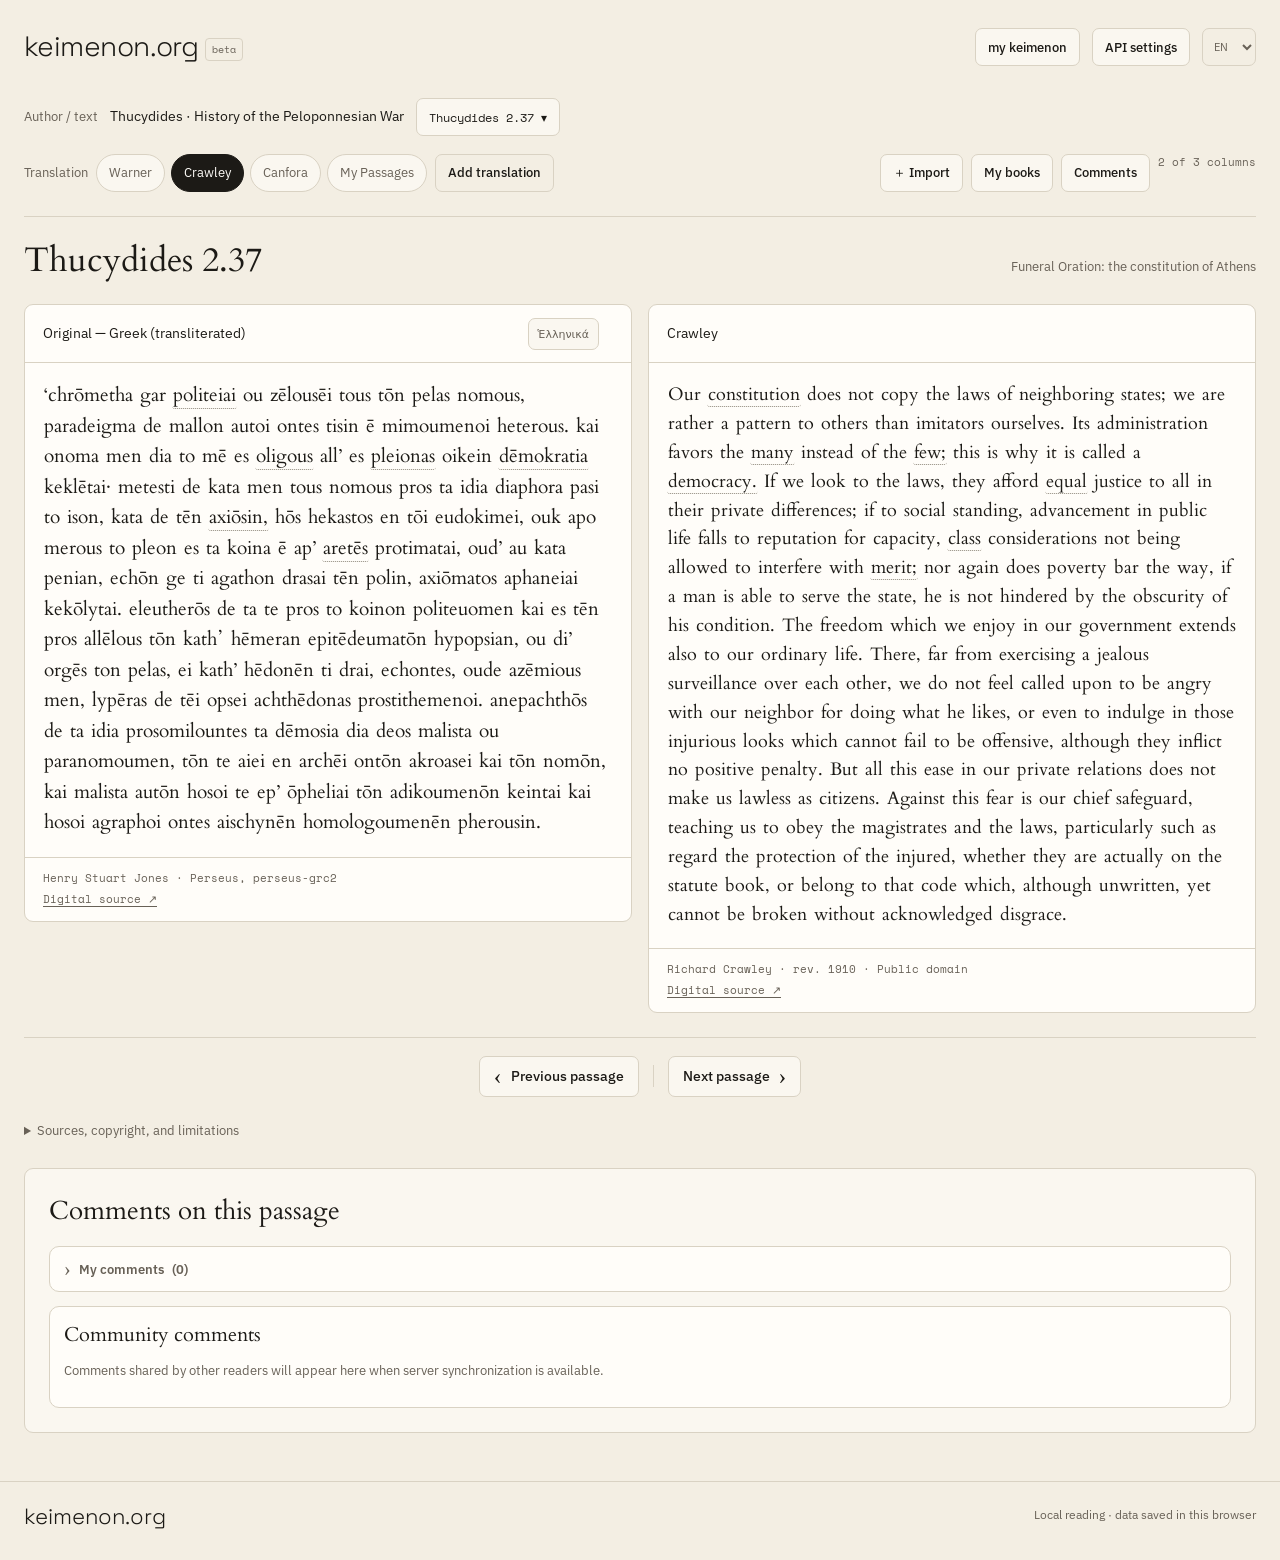
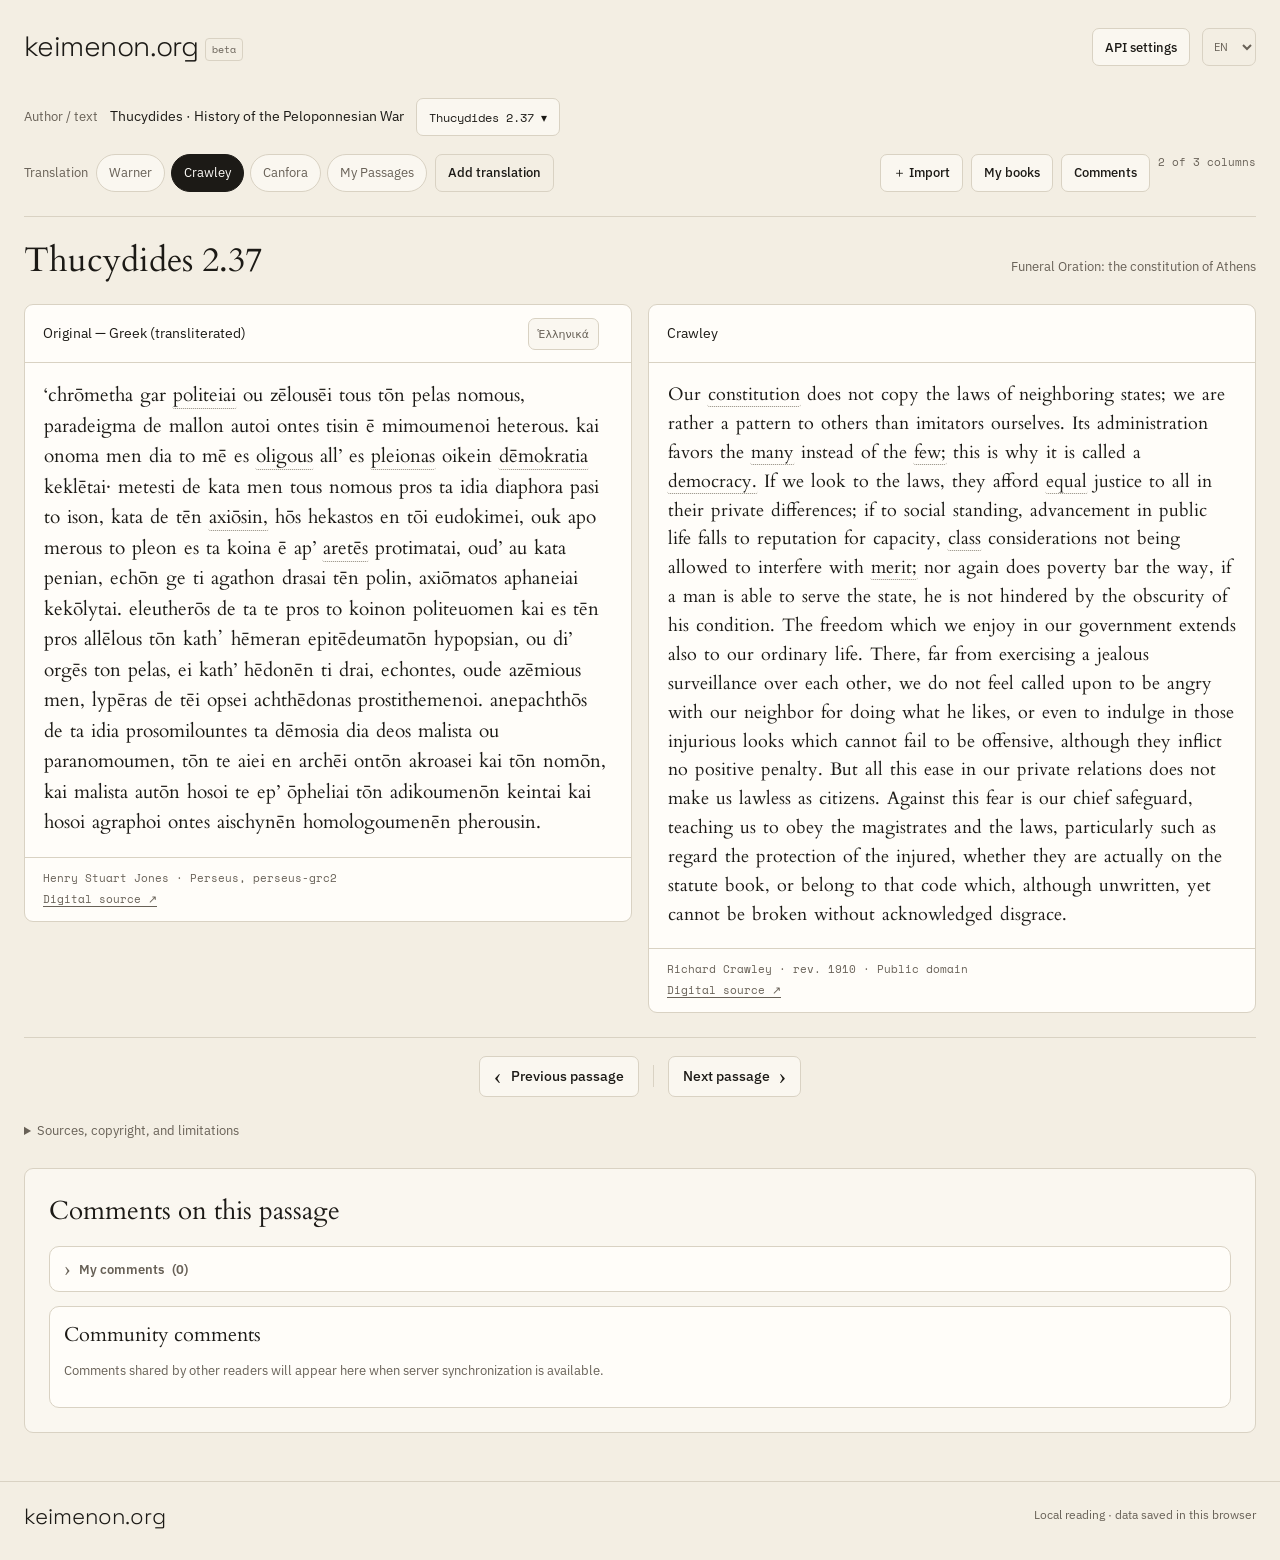
